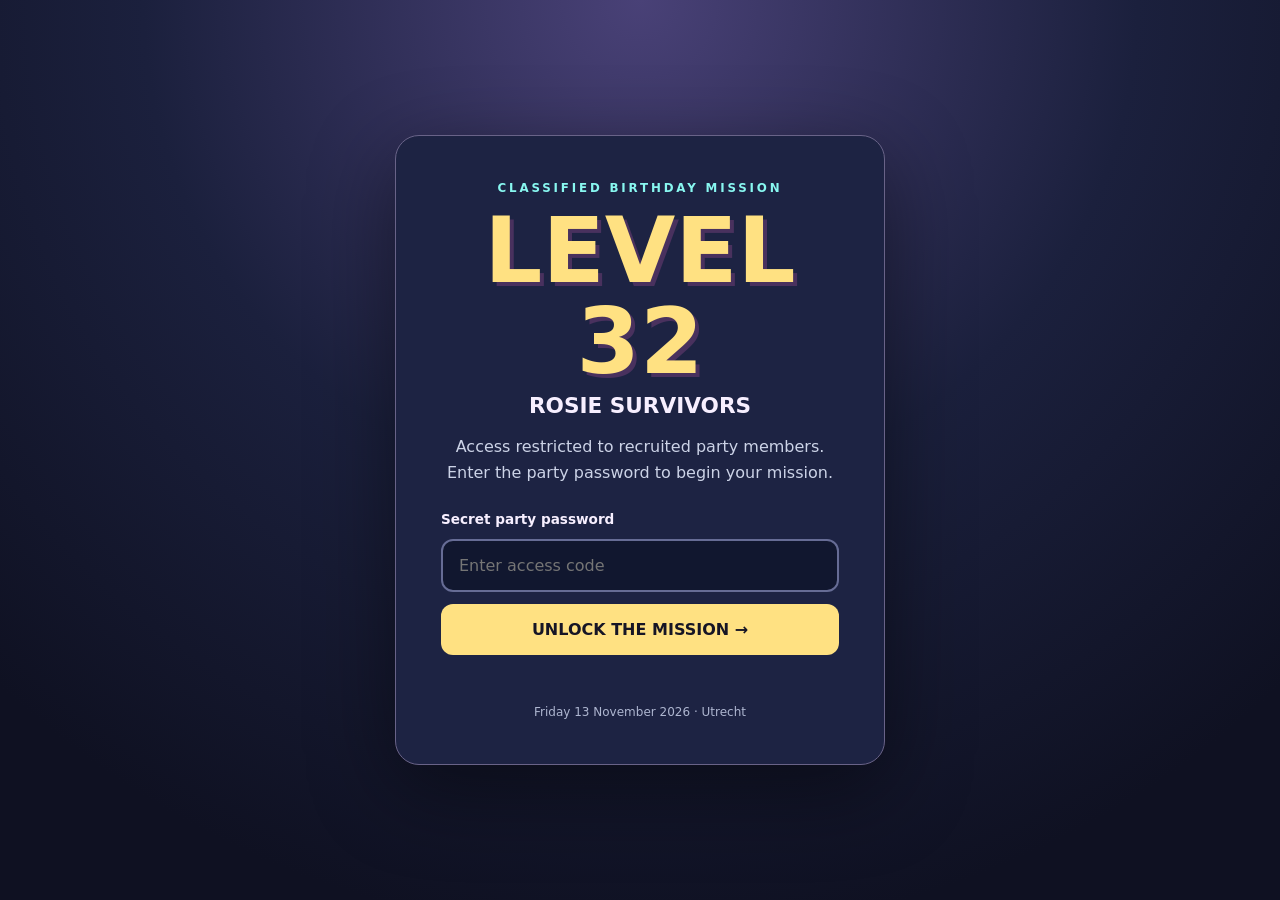
==== index.html @ 7dc52bf4 "Publish Rosie Survivors co-op game and encrypted fridge-heist invitation" ====
<!doctype html>
<html lang="en">
<head>
 <meta charset="utf-8"><meta name="viewport" content="width=device-width,initial-scale=1">
 <meta name="robots" content="noindex, nofollow, noarchive">
 <meta name="theme-color" content="#101225">
 <title>LEVEL 32 · Access Portal</title>
 <style>
 :root{color-scheme:dark}*{box-sizing:border-box}
 body{min-height:100dvh;margin:0;display:grid;place-items:center;padding:24px;background:radial-gradient(circle at 50% 0%,#494177,#1b203d 45%,#0f1122 85%);font-family:system-ui,-apple-system,Segoe UI,sans-serif;color:#f7efff}
 .wrap{width:min(100%,490px);padding:clamp(26px,6vw,45px);text-align:center;background:#1d2343;border:1px solid #696388;border-radius:24px;box-shadow:0 24px 85px #0007}
 .eyebrow{text-transform:uppercase;letter-spacing:.24em;color:#88f7f0;font-weight:800;font-size:.74rem}
 h1{font-size:clamp(3.5rem,12vw,5.7rem);line-height:1;margin:10px 0 0;color:#ffe182;text-shadow:4px 4px #49315e}
 h2{margin:6px 0 12px;font-size:1.35rem}p{line-height:1.6;color:#ccd3e7}
 form{display:grid;gap:12px;margin-top:26px;text-align:left}
 label{font-size:.85rem;font-weight:800}
 input{width:100%;padding:15px 16px;border:2px solid #666c95;border-radius:12px;background:#11172f;color:#fff;font:inherit}
 input:focus-visible,button:focus-visible{outline:3px solid #7cf3e7;outline-offset:3px}
 button{padding:16px;border:0;border-radius:12px;background:#ffe182;color:#161525;font:inherit;font-weight:900;cursor:pointer}
 button:hover{background:#fff0b9}button:disabled{opacity:.65;cursor:wait}
 #error{min-height:1.5em;color:#ffa5b1;font-size:.85rem;line-height:1.5}footer{font-size:.75rem;color:#aeb6d0;margin-top:18px}
 </style>
</head>
<body>
 <main class="wrap">
  <div class="eyebrow">Classified birthday mission</div>
  <h1>LEVEL 32</h1><h2>ROSIE SURVIVORS</h2>
  <p>Access restricted to recruited party members.<br>Enter the party password to begin your mission.</p>
  <form id="gate-form">
   <label for="password">Secret party password</label>
   <input id="password" type="password" autocomplete="off" required placeholder="Enter access code" aria-describedby="error">
   <button id="enter" type="submit">UNLOCK THE MISSION →</button>
   <div id="error" role="alert" aria-live="polite"></div>
  </form>
  <footer>Friday 13 November 2026 · Utrecht</footer>
 </main>
 <script>
 const payload={"iterations":250000,"salt":"w6Z0vIqDJqtAOjE8q4naOg==","iv":"aBlpmZq5jpYPOHst","ciphertext":"Ov8v/KRXV2mgsgZWD5FUddkqQX29pcZ4Xz7ILTVubzRvqWLSE/K/gO0VpHahlmf60aslZbJENU3dqcBqdeu6qYHQtHkROBgs2oZNdUkMNWQrRaJYdXGRV5tVe5H97xD0O6+2ggAPFOPYk8MwfMKYKMHvex4TWILv+7/SL3coGv773fQnm2HberDfH5ngpN90MdueQTzFuNsy7yIKngx37MMje4wtVbhx3DaTWuHcnSdFsaftcbK2dh4ts/gDM0U+bDlAYSEJKssk9GozsQsQ8zQPZ4Xn/zfkuwV2wtTn48z2ED9ZyIUzAIcgbnPlCudHu65nvIhlkvfCPJ5FO/9B76fof793cVS5IQ4UX7P6ieWFkjjEp5Tje5GiTkLh0nvaTH3Lf9vOZfRt6Bw+LvkrWffZDsVb9o2h9VxTj6aPLSRovm7hg2V5TBP9zzzubUzBuFgSoAw93HI6aOnbK2BJ0tZDdVTisKIzaSUdDrLZ1uTUKB9KItiUSIeT5RCtoMpzYz/lxmmEHwPPMA8kQcH5q5fxD3QCPhDq/YB4gFT9qrKMIIfGS6v+PE3+ho7aJiK+/htSt3w4xk95ZFL5SlWk2N1uUfuALkWBZCUvFYDniDITtCOwFjyWYNPh6mvZwz16WnnAlyqNKAHGm9VtidGaqdPesIisPANvMteHxXnwi/9K8V5/jsjdYDtnhOIp9PiWRho9rixQwEerQdvX2uRwq0uyj6ruNG63HqzjFwCeSrBZJTzvcKDl6Bxv4s/ymbwwse1/+cFb061qLMG/l2rtLn7HLAXnGuzWgVKv0xYm4oYUPtU/UIoi/DTQHiHS03unKaS9hxOFseqLj2SBdeh8YPxLLQoGfM0eJ0UqTjk2HmHOFPIJljcp85PKHr3As0dlRTZK4Yt114OV/34PK0FwQ7BkokqTSQWLEi4QcsnVOU2q41Z6chFndOSSZVYRAz5EpddpRNMArMZxaTGVRD4iplaDcn+JvcrNmMkdaF88f1FbURJFvnJq9gSOfCAxjpwiOhIvKEszO+p5sJhvEyhP5H04Yb5/t1w/l64E3oS9uRL/iPOmp0VdpmIrFxkeI6mlHm95mYbrqHqJ18HnFIDLxWvWPbrBK0rX/F1mk3Py3UP9Z+sA0SwNUJkciZoOiziQL7bN5EgjPsnXpWK8ANdagUX/8Pr1vW17BiIDFuvukuf3lJIf8EDdRLwg6eCQFQJyW0XprSffGNGH1GXpq7O1uDXywd56QmoenQ37IqFgNw+UXMZKnF74myeEMXHeOPr2agTnEkVOS0gyejD+6LYGnB4Q+RH1AAHfgpEZ9EW1dDPPJhnkw5FNDHEiHAvoyO4mOV7sNpFxkvWeTuv6FA45oYII/zdC8fUdt1R7wt+9tnuDO5GRnBvRLqmG2Wj1M6uV4HGnlf+xfkMiJ0X036qbzk01wuaXMUwTtiabFF/GxohlYyddnAU5527M/s+miv7ON710HoGML4EUB1Lnla8Wq5WJzCAFuVjClkNqUsbAS0jw6WeLH9Y2fYHf6RcHrGBfB3byL7Isckp4PD5HyMybMSuMeZ5lyInjBjIIwGQ/RgVqfyDdslHATgrKkvo48ezzyDfAAHgOxOIK81Z8SevpFeo0KzuyILme9oxapOTlFjeGKNwQbjcsBbt8jLJnFl6nQ32hKiddsOOj8Q4RCV30tt6ug4lPlpE5Mc8+JkLB1BtI3uBu9LL2H+0MoytFbrsbq4zDN65oYcfu/6ngvoAhs/62btCZgl3cShcqe+8uSOX3iJ0pagsmxuFZTzp6sbRClGTLxMVS04XJkihdOalK9iWxbp/EXVa3ZAztUGJDYwdxzw0xwBLPCXZQqpE2+LXY5dXhMAU2pYl0HlZEK+/xJPo8QAoI1EyUBLwFWxLv7ENGKtCkFNSaPf6eU8sTw3Q9zr+JbyWSi91yjYfSfTXspuboPNFeYxnb2kn/AZ5AaV5r9iYNWIPU6+Q56TTEtMWPkEQ3S1RpWaS4gdT7TYjcNQBk03iHgjJUkd525ksMe4phbOxNLpgzc+biF4jab/[base64]/YLWVRNADjBqboPPFu5Fq4M1/Q6qoFs8+9oB7PuipSdgQmHRRleCM/3zMeQnuojtfTjlBQwoOdXlo8Ar0nsRzqZMfihMFkTobBzoK3evxn7sK+VH4Y0lunmuavzhCRW1m9RukDh5oJJHnWOFkxeDj+K23NUjFbXIWTQtafZiwWFKR+EtaJzRkr9HcMzJx112XId5suV/CQyBawuuJMX7u0FHIDnfRfZwY9J+RpURCTuN7njj6Zc6xByCaLSc87LQckllwdSLvZvzXUhppWccGQvXN22WXZeFk8kdBLqmZyHZBtdOxq/oYFN0FUGk30Tc9gn01GR3os3pahketEOqfRmG6EXiPXv9/K24kOskS0dyxRKhlnEYx6fX1hF9gDqJoHg1c1M9DrbCO9aGFOYKElSJaiD6z1A6FxZabMDZVyypvJi4ObUHxoVcsCBn87ZFpkBVDWuNQCywA4vQcRPOJy7BGcB4/rtFxjlcEWr1+ddS9xSLj+GUj/h4nxtjaLwHg94S2CZE8ivPWB4f6jmTh3fQ4hB9+zC+3G5C59lxo8zNek1JdBILgnhLXxDW6XKdvqCkG1O2MIHQHoOMRV2AxLXqH0IrORmOnh7Lxi1eYm67b8yZi1fmQGD2Dhg2z2jjlDhS2v14mGJGc5/[base64]/t6/dfsjtd93psrmmjpQl5GWDFj0IysjqwbVXQe9gh4SNESv0kLStdVWLmenReSf8T/luHlliORirnaGNizHr02B9INsltKcj0cKvsHZFpc2Bm0mZG8MxFtq4/tgutqKBZMHgjX1edLpvTzF8uUoUnCv1I4fbQ6GU2K/CqPTSxKKWRfG3POx9755c7B9iD6XiEHP+PkYnq08NomJVhWiJ749rHlIkZ1rR8Z3cx/NDrnWNHkaDkhJTGc938MVfs7jVfs8TGx604pznaEfUVo9UnNbNErYWNHk2Ig2ouSIiAcYZSPCkuBQzM6CoNkFyvHBNpB3tnwffBP6/F7TRMgMRsxjCvhLs2dyBqXIRi+NdGhZZ6WWFSGcnFWeCdSrTVzXGV993eeLviAW0VvOAaecaoDsGM9v3msRZOK2qvuxhsZSJSYHy05MualnmDAQI93MfhssUuF9/lnPmGzxCZZciHsAJk6V08YIaittf/8bkI8UmIGlCt480PzBlY696Knjl1D9qEP9ZZvdwvnO//SOLAfXssb+R+3zaI10vMzULkwdQE+N1cVKoHgZ0jZdPvoirmnRTqUOe5lHwoxYz6ofs0CDJID1CUdCGVf/XVRBwlPygvfNVyvO0Mx313VSqG+EoaO7xv/6Jnvayi59dK+yX03s5+QRHW2GHOCgRnd8cn3qlb/1Uxa8K+JkxiKQV21YZ4FNxRK6xz+wgLjx+y3cXVz7QSkd6hmAaDL104FO6pr5fQLZ85KlolwwVsPesv+zjg+fibjfV9Kk2JW/sQgTe+KdckrKaiB0xJawZYlRsc8BMtkQ8hQoxBRkFI0uPtnWfFu3mBgqTDbBupakLKzrl6EfSs/9j7vofLk1jRkdKA3+xJN20AP90IITkEu1X0oSbDOC9XgR5enl0eTCD3phlTX/wWK3XZZ8hGYrz85nZqpbwjwnCrXVXgfSYqlBGSXKEccMgl/k/Zp0VBSdwlby7N0WF5wGdpRpAVgP45Mm6F7WCr1sicrObc/beFvD2tyb4YPKQjDKyQn+FTgfYfQD7VzAtlhVd3E2IryyZIKoijqqncVtayzTexyHe1DU6Cp/wDTLaQysDyKPPu8HNsVYVRXRLFGn4Be7ylIoOWm7+fEZwmTAfo50u9YdbH5HXisDnBaNkMzLyi8IzicGKtvJijSBDDKzhSxFi8rboskJnsDiQt34AgQvW/WByHJ+H1yNg5NvtVGd4mSqko/bY8cCaUuyuqEYQsJwxaWp/IpBWElop10kvPZQsIglSLHFtpcL730JQvYU8UPB+xRj8UL0IbEzUKmVgPwtaGLnDImSvMU6Rwpw9YTig1Pye5L6yRO3yRkdfw+Nd9wW9bL49BaQuBmNyc4CN9on3EQ7RFST/To55ieoazLghkc1ycQRo9uV/eBmQ5HpTrCwvlGWkHeIQJNhOYa/hUU1tKbeCNFDiKxyIwTqdgV0y6YftiiM7oyY/6xfjz/zWXouZSJV2HUC4VV4qmj3tL54NZuELZTvn/AdDgTSQyxiyGkakVatvjHfvAlpFisFIMUOenGXche/xXIwkMMn/sKHFXOVbUSDDv2qvr2jtIYWMtq/65yuqCvNYPbwxMF1mbfQY03CR2RvHIANcQ2CKoBXozqLiJ90Apcs1ONloOHkN7K8kt1FqHnDKpVSrqcr2xI4sPvPq5Fvsz4D/us7a7SC9gncTHT2XmhJK3hWfzh2JD6T1A03+LhLMx41feHD/eFrhJ99dWrvAB3eV0BYjh+mR4cV5Oj6QdInuo9Mnbb7WAJmuCCOZ4tsB9fC+mAuwVsd/3ikRNDlFY8mCbvLlr0OXF35FHTkyDAVOjY+2FY8tHmuJ+NMCx3m+71A/SBVLu2Y+9QJ1qA308UwVSm5dqTPrixxCUVK2tpJWYTub6eM7+lN7jKUmVbOtpKL/Bsb5+LLpqyJrfrmpoe2tneZvGfg8oKxNpruR+P+DOpnDJZHo6CTB9G3HpijRa6YiUSyVtp94PrCcgJNwCPHHbtDKyWJusCFRk7j2mPKLWnnHAqFW9stOl6evhs6a9FsbtVkAjyhl+ObYDacFVa9bIrMliCr8ASx/9RiX4x8fs0OXcZ/2z7qSFZiXb/[base64]/l5hgdqMw6hAwMgRZtt/BmNCR/WszKEcZvcy/ihzwzxOTf8uyOVij7SeLApR8bsRxS8J5EM4EzwgFHOvm7TT5Hd0lrkcWSxISi0aSigugynkkbdQScHFla//WJOkwqZnklMhubgB2lljQ59nC+Ss9Db98jodxw8FdRp3QVCM101sK5PZi5Fm7cM6AAeYyjI+LBZO7aivDRpnB6r+UwXcZG3kRmi7U6722whTwNyjtN2InpwU3ZhaQynC3BWrKJPlTHNQug/fwSUutH/pIlz/YG1380wqSSsE+PkL+x77mMn/SBzwUUzSWRB+41bS+/CwxtTuguWVDs5tLMYOWq1sI6NHysoIAJEEICf6+r/Ia2dtNnWW3lSlNVZmO9Lkh7pJBemXZqAzvrGqvCwwcBQgtJsIxKNZNIoD5V8DJhIgbbHBQUEElPA+euA1nNWOaRs3orqk3CtrJLDJ+QJuGb9i/rz66yunGbSXlR1J47ICV09CBRDbuCYrgFm4cMX9yiGQ0nAMrypkYuwb5JFANvcPnZPDZYDkNIIYEbAUl+iEfU3+H/Obh1bPtu65LJi81tGDv4pocEyi6wTJRB7p7/FVqGxLMOAVcOuPbxxvs0iMXmMWYRHEMv6ey5SNIQjSUpSk1aCkDF8x9QRN/kuc9nZhfA9GBrjNsZ7wejMEu2tZXMN/oOkquQa8/etxo3hUUzGrY0GmSsebrj/UlKQ1PBDjfMx1vIohGG8xmeD49yIsoOpQTp1bR4GOzxma17oB/f/oS6y2sKFzD8r/fUZX4NuVDmQHz+x+SAsOSvq2Z8lnPyljTTbuB2iaJQXzwwgUODQe4+6EAyLZmo2xiUwOuhxCTk3r6HdvDxLSCYhLVRQs057dBViv059tHlZCirUZAuiYW6S6kRt+C8IdjbX0KtpUj0xZVAwAAkvZmRWpFAu+6nFu/m4ehHktuFI7Zj6UgIY1HmJ8JAfQwtpZ1xmXj7kCJ/SN39fFcZZ1iBSlOXDIEo/[base64]/[base64]/c70IqChmST6LgoxJWKBOtl9wStp2C3XJ3JLgdcxxCTqM+Am+KNNWDRPmFFLgG4b3Z0a3jd5W+LOheaGxfK7EU7rk7LzqGk6X+b3+3hyLh/8twqct5qteRFExYvYX2gBYQnSdq2wHVFBDxmcWma/TiNppD5VbZhKcqlj52oYK/29BkbDRH15NQdMwI0cUWYwSDRbnW8Zy58VN6XlE3WZBTQPNtI00ZK3ET+R512+dvvOeCvevFDnW22u5YnFNp8hRoo4IpgUbqq6tOI70jrGmH66pufcjUI04xDSJew9hlADktep61QTa5y+XUpj5B9tIIYdfvfuxfAxxyZBulqYNnahQ5Bd7j6xETqFJgoKfAVZcHs/0xvb7rhL2tQ/xROfbeQqA9Z/htRm1dm9kdZ1fmJmb1H9Iu8Hneyj6RNGS77LKqiCncki+guPWXeN8NZ2Ootybo+KC5KoY1ZbsCwELyBZ1lVEA/Jt2OhDh0w6MN+03Z4tmDS4Pchs1ii868F04l8to7uww5IIJKrC6YknCnUMbjittQ4r0fDHybaPw911Y+acrS7Vo7tCn7EliJWLn7azoJu0WosjI/tWwBJ3nk6Go9nEE4tAk3TvHxnpvHOLNZhfUIGjW6wnerC+3AnPc3gmni9JOdMeCU1NUYYkyEhRzgpnwq+nH1IL6oITu3U2RFTD83HOJEZtAxwE09Lxg1/xrV/bbhAPlLHLj42lBtll18HcmZnOYut9LzeQ+zt2DXrik3qTUYP3fXOJVOiGEMdMy7STZ4oHqxAcPed8vh3CtFZ5GZEjbNcEVYH8rW4kS55bMVYPYZQ64CHvwSqaCqU8oJbAk/vSKfP7U8E8ThefSmq2ZaK4Wt1AZ7r3YkEq2tQsM1VpW5xnmblx7EbJUWR7rjMo8+jDToBPbyGQnsNxGzT7MakWSTWAkg4f/1JKieI/iNpokxX2792v96rZFk5iC0Xoabjiine4SP7t6u6AlIsJ5tuKC0kzUbppHsVoLisHiDH5Zm42SNKd5aKaFamVg4T36gJlbvNo4reiiih19xjsyom4Sbjsx62n+hShQHFgNSY8eZQkVdANL9wUpClTzGMz7/zh95iHaeaucjcV1DSvwJhFESDSdWw7PUczp+PmAgyr6XJIMAf40ghihxGUNHPdbeJZq68Tyk7ha2rHVJdCjE1cTUVB+mO4xtJN0ChGa7dgJF59M+tjoeCtRPTlhKKgg2ae1msNST3Gak+Vn9W5hwNOmsUoNTy84ZAxw3hy0PpfYbfaENVtwoxvdChsds/T2cQboA9DUHsHi/g/Oc/Rad2C433NXrihc7tb8lzfoWzSxBP49sCU7gzL9W1NhoqchqI57nIROSb/rkNW3RsicUtmO+ujk6P1S9SadVfikft3oGf9N5ueQFBokLIXhoMwcHGfKFH5y1U8ICIvPeOTRveUFA834dPkFwI//7CsFNeCbde4NivXYI1LG+X2ee2dvnrvGhQKEH1OMXUa9Oh3/P7u3JLfK6Ai2vbT+28g/JTk8p7dw7T8LH7y+ea669hUDIP+SXNrvggz6H2nn/BF1zq93g+2Fzal5QFY/S36jpHwcS6YlcpphYgEMC4UcqBMuTr/TOWVd0uzAtORqoXYkuLOWt2IlD40YhkSJE+j2np1jbcfC+cm8PUsXGsc5Xe4t7Om3bKpyiEy7StI8asU3lEkeDvKjD+BuRw3e9LaMdKub+veqpOuG/t30n7EC1njKeT93m8cEHCOAbF7zJNlFQJVu7J9TA4jbwcZwPcCddEW3MEDu7eOKQaqeBrLcyyHMwEqkZ20MEO/l8lTMTu7R2F4hSRMFgoMXZqgDl+9zGoU9X9bURbP/jYxV1qzWaDC8vvbU+TiXWSRTiJUvS68optw5f8mEW2+Fo27/pKAjZoJ3hTC/4tXapyyTatSCZR7y1xxniAo5emasZzKG2TrwqEHGxKli7rysuw4Ey+k2q6Iy+4QPbFoHMnNJIJ1m6Aj06eQaK46MGr2cpUH8MLc+YiSYnvAlVe0GyHDfXJc+xuVQZCTMzWa3Qv2sRiDDYAv5/[base64]/q6o7YXu7kNjX0mXQUSiBx3e5avScIvWiDEHZ9hpGMaGMYIUD9qJaq+rPAFg9dpZX0fknjuUi7G93nZvYN9e8MY8R0iAbGQvWU7iRQetbpKCHmgPwaRSxXLJv0uIk0HPMCb44Hq/jbWznhe5iOL+M3Rg3bALXd2PExR1TqQ1ZRLbymNbzcQ3szi7SPfy++IXiHZASzkIsRcHQp/4ZT++cLAujBVSGNde8dEn0YdUik+b/WmkXiCfASbRuo/yBeLW/nUdBsOa2b6JtXYmRGUJnYsNwod4Jlt0Y6OBcrhFp2pspL8kdQ2rQlcC9Y17gtmg7mrto/Zdz5j9IpTiuRPWqm6UnztCSh7qZzI26Ll8+lcX5CL1mREkRA+spJyw7HdH45VCm4XmX86P3L3EH41CFcsAwKS9Qu2vry4KFLQ5f5i3izFk/q3L2Mwxjdn2dwiq7vZfuw2JGXQxn/PZb9WRdDA8PCI7job1Pl3Cd66Sv7vi4lgdxZKgVP3heTz8tIjDF8m8hpDhfkLpjQbxlYmd5+nPOHEQAsu2GfjF1FYLXMfNLSlpgQHRw6spGX98K+Ze/TLxC9LmWycdOXRBCgOuuNZmE2Ic5jJpncHlLdhU4FZYnQXvs85CaLu2EwRIsktREGqiiTj4en1k94TQXpeQ+HIKETg7TBVYUckASS7QxCZxb4x6ZG2XjCPdLO6HZUMk/49YwVX6JcBgv2BJ8Lo/RdU6cIAwkfaWLc/Vs7EN3ABzwd9q3ALyn+IF33wF0xivwS2vpWeXwFsH168Rqaa2jE7iM8FdtECBQOePcfbEWJNbx+tfy74WMAZPI7yQsMBFzkrIM+bv8Hs52Mcm5vxOOGPsrTsEn67pvuwuCyNFK2Wo/BFdHw4Vc6EIGH8ha2lwXT6SVZUscb7g5V1ih7CPEb5Ijv3TrQMttm50V0ugBpDdnz4R4zQDETc9E2BeYcIdyjHI2PMFpEaxXL95vIZ0DaDNR6LX1aDDGTPkza2rK4Z0Zvi/g7Jtgb5C1bAmOwLsKsAGNrkP+8OFLmkztswKBZwBKeH4n6qsORA5MEYd++lAF/e6OBkAi5XpyOLwhHAoE9P0ROM2VWmdjNf534dT/oeW+Rooh2j/c1labZigZUhFECFuCGnDdCjrljZYLKC9OhtB5QGSZXxITuQXWG3g7lq0Us1l86Z8wXAtFIoQwSkmnsXcU3XNqkdAwhNBYSMwREHO7Mrer0tUpwjBxNbg7HwENBstq/dOEzXC7w2olqFh39TdQAEuIHrF3Is9cgafR41swA2PQSz815OcK22cELU5aPAbfqqlYb31skbc/5qaNxbHr1m14Mo38AK2EydUC712CbAfEp0ITdmi4NcalwuSIHVZPUC/F7Bs7Q7537ixCGEZ1UrDZpwa+Mq6kkQwGW0R6CV9ERpy1sGhow4UaKf38jE9lzQebEK2dCPZdaqQtVWjltXmBYr+ZZo8mPyyv2qm19WZd33SCmB2nI2yDqwZM4slOyjHnsZfAkZ6nI1yzx/vk6rSsmjz/+bWTS+bV2MTl0jjmpKPHX5Lw+5mH7C6xNdqnNK2rtLamhMmpDd82fETHbIvAma/r4QIpaVqz21BIyx13UWTn9LJoXwdInmdDtVGjK1KXTYK9/VL97apcfRybr4Yd1bf68CXmFB7ePOFsE9wth+EAREriC9PpLutmo2e5JCpMM0V735KbBNUSjFLoKzgca//01N+jPUlAmtuHeBF4eTiQ+0MST4fT/T3HJLo4isMkj1zZjsrqc9OqIRbCj+5Dm3t5dEzyJZJhuQh5G3E3/x0DguRDT1dNraF0FIiGFdNYPoEiBvQV5aUjaB16DP4USa2tdcTcpPZQvAFTbKV0xLxRMM+bpahRG9PyMBiAcinA3PP+VMLNOObabL/TPCWhhMe8TkH8SABltFAYZCJ8387Etj1HsVlPR3/gKyfnIIhAp8+Qr1EHBrJj1ZNJ9iKt8o+yw3VETv1ug4urxCyDGsutrW2U3cnE13Nl6AcEwKkZU5J0nySfGz+iRu6ona9fbqhGsqulkyrgnFBZ5I4zoZI6YxZeZ+H7GEE585YwEOGqXRPfaYYpsGErOISIHjxUdP6RjrIyItRjCAaHNpzCm7tukpLX/4FvzXu9S24/oouxz5ZyxP96m914mJYEmLVCVonnKiRs2JL3J4bYfBB5siRqSxabwpa+TZiw+5ios9qH3xfU3UqA9am6gAUkrtwUZgot1M3EzWJaHMbBwnqFwl36UE0lP+XiUawcIe8/pLCco2BskZUUbMSWZzwKQwupH/eFH8EuUq6ZimrfGQvHr6MRwEHF2hurA1/qw8TCqLJkdYyNX5fU6CHsqcNS3QQ1w61K7pMuusp6kIWNbGPVP8bdb8Gc7yqq9o4LHAPYTgOuIRSgjNvmwUPVKTVXFkerllaZPFM6MpZ8E6fO/XN0snpPOwEhSpe7mw52QBx0SsIEcDVy1VcdNTAdMVg0piI9tOJkLRisQbEvTc/KXvVtN1PRhMgfzVHp9veIoTjcvwyiZiSRGiGzKnpqIaN7fQ+DwowlSU3t6WS/7cFla5QFl58QVQtEJCoRmJYHcWBRW2ZiGwHXUuHgNG4pc4QudAWWh24GRvQ5BtaW4ZZ+sxhn/gvnOuL3kNKriPtp3gsR1k+UQZEL4HWfywWkbRCPfyzSQZwHvxtwnLsePKFabeWJSD0bafcMq96C8H1AunKNzFvM7gpkC6gMGlBDDVB05biHgdqd3ZrF3NApiuITllsDkmst94E7/rAEyw6+GkVgJPI+ko1PFQN1ZkpCcZKxd9cM51j9PGDx/QCQYUBkuR/6o+UtkzBiv0/bUIEDuMhcMQdJHeiYk+Hvzxp0lTYsFq6C86P+VoSN8i3owJE48hRrATbnyyEogb57mhvZk72tTcXrraM5CxzKdjz+eyAntsNP6BSt9ADvf1amRq2X5Mg/5ePSlpmLoEJKwCb6iqeuDPQRxrDQ/EApLtS9q1P4mrnee6VTD0vYO58OOnM+Sipw6Am96L652fpW/7f4XLCDY9oumnPYvR+jap7oYDHOVlF3L/rWBc0vZZw6q927W+3MFWOUppeKN2DjCKzHpbaYx0bPqUsvl7s3e69CDaMxyky7Or4c4Hm9ekBa1zyZDVH7WXTm9SS0dXeNEvOVB+Obl7ABGpjn1HQkIC8f4Fay5E0bipXj8rW0B8KYUGA/CAOBEGFn8b5E6AZMZXwq7SHlVsHb+Wx0MKaUmKepm527Lly1jFCVqKczXdsHj6KG84Yc2aUyyxMuM1/mcgNDFOjs1unIQj7xnw1e6RGqqZVMSIpkMuPD8EarCHcpy8PSV/QsP2RKbTSxI6VhFAUIYmb9PRp+aR6G1CZtZ+jY8M72v8B1/QrhU7AvbPqfGElFRXvl3cetr7Zz6RPgmn4oeBI7U0J3SXVC1QvbClHRvriNNf9uwVaMdW4Tp7WaHIXoA6eIjUklZ923Eu7IlkKZv/vlArvFl2MoAGdRdi3ndBAMOR0fksPgcpkbUaxskv3aQl0Uu3cXZnkQGafgmuT1YwVRcPJ8hQx99JSIOWqHme5/vbr0a7PTxLdo0zbG5zQFG4eHFmBOBUIJZEYVx1jnuBIyJx22dXavIes09ZqR/8ttPvoKhWa7/i7PZyv3Cb9xIKmvKcG4Ja3+bzMtEvZm1mGjY3Z/kfdc3bpTGcPvMUxXuvUDH8MQJrLP1z3/zG7+71O41CjgcEZSpSn0O3sRp6C+W72SF7he5UF3MbbzRWGo+k5HXGO8YXvL4bGnYthROxUlaXHgoJ9+rzY69Qdi6kevj7ptBhtvMJLF52pjtiVKzYgHA+edFUxKU49fIzw/T2siIIVePl3Ew94JD+1QHFIoj9geIZF816ae35hM9Lx4xR6StJ45Kl/vb75Yxgdgvt9ec9m6RZTb5JHxlaQUc3GnMLRIHgadKmucNu4RIQVymGF9qPCVVWOWIsYGY/0E+Z9uhXGypJkdQB39Ulv3WdiocRyw+oRkHzYLLMnvmNcuhp5QVCdk1HU2RmrAUN8tB7Y879aPJSxdVj78gRMCNR4yyJpS4nToLP3VeWwLv1liWZO61Uk/Monb3dB6Quzh+FUEfzOtE84T1oojmdUmpsTk77aZZY8b+Z4dBCjp9zS3lG/MYY0Xe1TbG/nKliiLheOhbtC+09eCRmKqDsPFwbzcfh8eC5vARQ2mLs+lnq6kipnRT0Zz7L/sX6EQ1nARD/Nuyxgea6freUw/in5LvADN5Zq6LJS3IRJlHJ2oHfaAD7ikDTUh6vWQC/Pjh6wwQIL6IP6vviFYyljMaRHaM6DVdl8+qYXPhfPzuAiTdRKRuIOLC8f5eZIePqsi32+KpxpW7Rh6AiVSpAO1Y4iYP7Zg9WejrF+D76qKlIU4o8vWdIhkeX2BS+VF8+SsWVSBSP20SbrniTosFYH4yC5Ayh1kqG3HUiqHDkn0mDAtl7/ezttYS+gixNq+OuxF1T92TC2ZHitDMf/DO7XRK7S06OsENZeNs8NPuAIIVtEIvM3AKG+gtzrOoGPbsxRS0fXpobPW1sBFqktHdfCMf16hyrRkIV+Y4QvoQ6CiTV7NiQmYxHnzWkpjNYpRO2jOalktgd0/XoZEHpYPhp2Xj/bhanGbx6wzAdBRMhtyex4269XgB3Xth213BmEUQ6+Zcyrn+SQVSQfUnXhy+g7ZpJto231LoiS30sYcTA4QjkOAw5ykFA2Xvx1f1qJU0W8vCe1vuWSuVOPJbkZ3RnT8TMGEvDdEs/nIroP9fSKDZn4R4xRgJtxeCowlAaWiCZhZtmKIsttfx1rs7hV96SYGBaUh6hYnr3KeUTj3333Ui1pUcimDJynU7O0Zs0k+c6JFB80ZvgezJlUOZo9MftnVKv5Esc3lnE/3iSO3H4antOIYzYTzHb80oXzDKZf+OP8iU5FeXtanxiW+3Pvrv4JQCuFs7i373AsUnU4VYKrDKbfadg3CSbrYJkH5S8wSJW1oFrjv/qfI9IxTz7Kfkssovpqp0x10xmrEJW6KMCQ5J1+O/kA8jxb3H89Txttn7mdUUUNm/xEOmblBh+dqqFuK5XnThN35ttzDPZ+DkhbfN1LB9SJnHTyShU2J245lH6GAT/x0vUI+1hVfPlcnnJ40OnYQ7ktugxYDoxFQb8LF3rEErmKHpEJTwocZtW0UdfOOsOPKMxKDB7Nsc2EOA6d909ACB5HAp0510J4kz1K6VklpgQm7DunTa4qdf/nQFH8q8P8Tg6Kowe7qomv80yg09atTh9b+FHFtCDjnlDJihrlIsVyHoRMXvux0Yoe6k+e0XMp4x9sKNzKKt14rog9WTLjzyUTFMQ5RoSYdZSesszkUR24CozidtBPAIa+pxr4qz7VyxNFdGPcg/S+xOApvXgW+pRVQ19lS/PEjWRTmlgk7VD5CybmXBclEwhto2QYmWSR2jCnd3eeqb49hBga6ewHCfve0gNANXXYQ2LcMTCZa/01v3itUVDpNHro4HySm9cinXY5TfPaWPrCRNN+ESTTsr/twgT4f5Pi87LvxzktRLpM21itMR/DmZbMvtXTogmHaG/doewa3v6HcyshbuNLwNxoxRsVMGK64XVFA3ZnSL0c+d5bexbSEN6Af8g4Bjo3NYeiqPinvdmo378MY1O97yPLXOvtfj739DvKYyhJJhfbaQMDnouLBsuUFhfuEqHsiOpoCf1gDDsNg60mlR04YrWAgyx/2GmPcNrBABvesG7YV8gLGv1CelRdR6p9IGwWF4bQikRR2xLJTX+s64tIdFFvcruqkWHcToKoSrfXZaZMakBy5PVj8QrzxQ+3UZvPrNni8JYOE1zsaZeDeYr7/bR/zwoCU6DTHWNcK/LWgsfJ2F/jCaBXfRww7DfY2756vHnKuN1eBWXGItDb9IrGmJGje4kX70nzQDpzJKMEvUkW7fMa1GMZDLHu2Aluqs6S9jaMx73a+AYZaU2s0GFqwB75Bf8FVIQhApmoma2Ptx/2oftuVQt5fQst0JdiF9Pmqrt0BUNb4FO/[base64]/IOXZl6pjzvWfJo+jKBEfiDO4IQCpOAs42Qe/lTio5aRl9hEb4NQ2Ih0VX8IQb/ffL2NNuZunNwmNoURQ5hNgD8ewzfL3vGFBBD3uWnvD3Vo0I+YzYUkjKKD36OhIjFV37zosUwR2B8TmLXzIpi4xkq80uR0eTvri/6XFanx3SDtsGY/obaId99pBETGXNte0inwfJov9yyhRQODIv+RNo+dCHbH5QnU1SA0e+LvxSjGP2o1/QnAC8bNACSACX7Tr5loAHe60/v5o205CjfdfICtFKFkMg2ijBMwUN+2VDjayYoZS+6capCSNuK3UXYM0RMa2d54kpTzhnh/G2QCI3k7yjA8K5zPFPQVxzCwtboR7a4iuLhtHvUwpFQB2H+QbOuKzLTZy/dZhNuKK2BWLbaEeqOWFLcWem1aT0ogM1PVV7k3j3Jy9F+bm9aJeTMs/j1mciEEPKa09HF+g8kFzTvTlP/YITEmnIpWE476NR7vdB7Ssz9Tg/91WjcjuY5CzpInyytOOTBi6LM1/5dq0fWYgf/[base64]/+VLDIkeG4DX1o/[base64]/6BgGJBKSSUqpIVN54ugcSJxXXXZr91/NkWGCcS81eKTpYOK//sl/k2NdqBIX4gFigd6OlD0BK24ByTv8i2CkGrRy9rGOsdFOisz99esLJmaUPHsTRjazx/LqWoMw6a3A7sqXpLUfJwQmcFjFFBwuwnemo6Brdy1p+uXAYt1fcBSg/KTzjDW0WdDIXowiYoqeH2eQLW3vOgoZW/qWlV+Jr+7qk4dYxxuqaetPqjWuUMa+KQMvvOnzNEQxhvohReeETSl5GkPKxNN4NzG2T/DnFWSXJkFPkjVeTAfH46nzbiLRMurcq7HWSuuQ17xyvQI1UL33PihUGl0UqUxZCehRfm/VHe5cmm3P74QWqA6AOOgNOHdBpeWX4WcoDleGDvwG3A8/noVZS8ahBiix9wPEr0ExhiXOmpLwSho/kGCLaM5Rsiw4gSjrZOiUNiaCXoR+ejCmWUblYO0+fDw+Ne2QFZhF9LyF0oLN1eD2ssZbU+H8YhgFscxQMXMzI/25BYsZY4Af0Al6q+6cAxFH9gHtOcg5+wtSrof8Mr1EfVgOuTd3ldzO9L8Crbu3fqtRH1JZMFlKnwee1YtPI9BL6TA9faObaAuvxWPvBA1+CTH0MvaFEiICEDHCfVH0qfpS4CDN639JFYkB1IP13pDC3OOUeen2Ip3TbVvbfJak8ApxAdyfx8rklYSgrWZXWEawZuh++/km+C2cfN9aM3sIzF2x9Mlo5V4OJOlC9cCQ5ejdYHUCjrEPEC+2dk4w6h/wtK+/GdyMymTRNdrLd6/AM8cPiNsNzHNHfdUx741oH0t0+0dqdktoqxWiJLgOPsFjWHnqMNQboSEEUlkhS7YCGqH/bnX2mb7P7n0Z3lSzrRBXFu87H+JXomPMLVC96LW1oOMCT7aC1qkZofS4BUZylQimPeciX/iYtWQf00hs2k+2/7XYUGBGHvpkgrC7GQu1unx9v+YQ+UYNUXMO0Ui/koFMIw5XmNg1BI9LDg84jHHKF8dj2JSnyIml8kcp7MMMYVN72OINgQNogHLR8/y5Bm0tznNoDFtLtld2NQxZo1fKl1Xx3tsdh9bHMjW0rT+s6iLjo6z3ascAtucavY/K5xHNcduHrVZ9AJy4FWFHvKuY/5OrmFYh+cbNfy8e1vHL7UMvoZG4WrSs1Ik+w+Hm2LxVzhoXJVfC0taPlzqhxGVGvY0cwjFD5z/HtbReHWWy+Ge9MreVjfydVDaw4YDdD6v/IKnOx2nvsyhU67oh/4zK2UC1ta6dORJD0XoiQcDEbk088/OGRSvjgprWizSIDQq/RcNyD2GvTIVCMwnbh2hR9DhIYtlpvnCY5yy1rB3oDyWVo/xeV4/FFh1SWDkNTnRZQsMJLCibikV5QYB92TdqRg9BP9ibAfUvFU9KRrtT5y1+QhC/ZHCKoXaRLwL9CXdh4UghFMuuU01OxS4lrsK8B3tBr9tAm6My6tKrhsLBXyX9ujnpXUX+LHEb6+R4HUj/dOxJ/EuBvUk1zj89uPJzi9bUWFgB5oaQDqXn1L7etjz4/[base64]/iVFpRa5Eun0Obz567IRh7z3HEuCwdKyly+YOzVaY4+UtT2GM0nr7hVa5GlzaumzjQyx1u+aH1VbKtHAPdNX4ReMfvfwwpWxh9IuS0UL7Ac6aDBocOE0FFYUyvVths/JquL7Mfz5Kau48pH2t7Ty7WjSLHDsneLL5nCpGuYcdnchrD/05N3Zeuq0FYfbhWZBjvUwJDuziOgfi6cuy6tb1EnxuchsKQM+eILO9x1Y+dE/FdINHDTnN/YfYgolZ+zs8uZKf95y6724ub5xkyTtsm3Z9nIl9uBNq9TmwDNyFVTRzjv6B2A7HekGPwpU7aF+DELNE66Oz4B4KT/ZnCI+XfImGGVAPPaHw1176csLerlojLBrp6mgRN/eGF0H3tUMCz/qnBaamDPSTfp3J0mbdReNvDiwS7P4w8rYR5Db0aaDu3KM2hERJaTS8KRxHtvm36HHaR0I8rqKMjTwAKY3uS7npg5wr3ByB0euO5/UNS3yHfgwkBCZ3CjZ8u70hNHWjxz0nuocfpZ0Fw4udfPB00v8mLsA/1EfgsiGuQI2ZmWMe6fc+dhC1GOt+99z92eJ2bE0Z4AiKNXBMWzmv4WXFe5onJOT1EJAEhTM7t9Q12j+rFnZoPrLy9LBpIhyTQsqquOqQAYrVl6Ale7e2P1n9dTBVDx5oAQ53zJbEfTOKeqBPaoSA/Ia0uHAck42UUi68c/hsLOIvSToJm2D7h5APEtHntCmb8PZNQF981pRgH5WYd9S0FUb0eWTJyJuncn3oZ9waDRIGA26mRc4/pFt9DdODMgqeYp/u8Tqqw/h6OJeRhh+vApctgvfMyz2cVPrxNFQdro3F9YYFEsixE3RbigfRWTmmZ1254M8ka5iYWRUr+mEyqE4smScMvpg/NEeHyc5JdhXFsjw3bAPz98UKfNYkdsTL7HrotIqqt2R4resKSzTyOmvjnfQnkePiY6saGLetxCGMTdOfghxobTiVz3xC2iP3f1yqScBUp9oijmYkoR0r9QM7Pt5chsSeT4Bgen+hV1mP8XpI0WW75x0LFEyHWHkuBnmJtLO/[base64]/JLlfldV88ygkTCPL8AjtMmikZxB0hboZ+EHQ8FNNWyeZrdC3FhmskRONcOcFmzQMFxyFCa51Pri35ZZohS6Yzgu5xEMnQbRoGLQT08U8R87ojSLSa8lvSFrVn73BvJGmKdGjKt57nH6KStBWq5JWGxwvxfN4IZCB3vE7UeBfPiNqXzjN4DBg5E//yRLb+mbCmCO1pA+IctjXRqs5hDvRn5AjP+V4y2oqPIyWxCaW8D0XC7wGaUjfe0i0/onh7XX7iNgz2sq2Ge7cZOdxRgFWRJfSsxoLL4Lb/F9h0gWAEve8yXVbmCaefTcqTSlE3raglmnScn3F1JKHKfK/28WAUs190rebOsww4QiCK3sRmd2BfiB3Gv44ae4tgWiMwDh/YQ+oP4z7Riu6XQVG3WvaushKNyavF8hARVdGD2tVBnOr3y45ryO7hsumpCotvx/p2Njj4gKB0Ydy9qxMWtlAbqcHhYexp/EIAqMKBnYzhg78V6bZ4K5r7hg967NGohU7TXal1zpVI42fNzdBc7DIge2VBrwFmF8TUb7kMz/+SPTFBhkyw3jTwPSYjhrx63prnTQazhix0nKUU9GByJdDbr6ZY6pibsBcA3mWAAJP+PO0lkHWclNFWmebg02FWvT1P1EMZUH3UX13gQTTBBunIMLIT9+jZek4TimryXOug6ZNfYuyMdEAMUWiuQ9hPaX3GVPjOl9D8Fqu6PPbI1T/+culZQLDeJGa74P+9JhGcAKf7hIEh7Pzcz0OlNjCe/c23XYis3xyllP0jNcLcMJTI6cwO4645o5ahBUuiyrGGo/nSnUxB/[base64]/[base64]/LTXciVA9klxnKCw6Hct32nDBas0HIyV9Lzx5fgQ0Xt6RoAB+tWCHkXSiz9KgJ2k7bmhgixhMZLtw/yuXVuskwX6ldXMGB3gRClo5t2NfiXfIuDuI9PMTDjp2RErCvtmhUmxX8QJsaa6exMh+MyIksSwXp1vHt1FuRcYQILkJrj3RiwS/mv/258i6v8Nvs+jWkDqWTSqfaPBtRZMYSjkuJkzll2/dP26uBQ86KfWG7xE9byE3iCMCHs58kCLyEJ6aLDKeDLMAZoYUS+E0bmMCZyaVFSNMFWs7AXwE3oTuazcujb28JN47Sg0k0k7Q8reWBYCIqjW7IwsVTO4u/XYacPYvkDYX34P3KpIGc4xUO/r28UmDeEM8lZagXm8aT6OJj0Myw7zzAkdlZIoKIFT2k7CDHCOlWOuroF5hDjYAxoC+rvRlk5YXqBjU+nWuLdLyBJpVfWM5H8tDh1gVoSvIPwM3zoDYo0ATm1kK722H6EV752phXvJizDwcTcWH/WYt92CwQTLocOr21qeUnh0M5h0A9WvgU/BZfRE6G+ROc39O4AKW1lx7aCxUoqso8ylv+UcuqHwWS55xf5yYyN6/9a9vV0v9AKZIUeLXRhl/g3ByrbevJNLmd/l2c2ufIItO+AC8roeMx/BffWkTGH6UXPNGdjeHyyzjWcR3ZTon5ogGjM1LxOX0Vd80RN42vWq3/z/LRnE983gWqJwR2cpFAiGROjaVXD8ailS7hAqR1hAQLQq3PH26GLkXmlrapen1b5w3oaPHaL4V+y9qR4LDPk6ijltlc6j2/lx7T0nBbx33KMY3FBSOXAtU7xpow70d7Peo4rpg7DsupDnDeHgPWs0R9zKdB9QUAXjA0Rmf82XOYnGq/RjrF7pQvKu2tBFGH0wnOqvr+Cxc6gc7L9heeexK9qZjBjcKfSM4RgFNmXj8Vk7/1u9JYgZQMrzeaM3ePFJctqjL9XFtrP0SOpR/uzFz1BkY02gWYMYeQBvA2xIJ5dLh0Jjnpz9e+2V45npbgPxw/QzqXXAHyuUo70IgmkKvVNX7z/oB6mffs4NAx8hc5Jvi68Z+dkIfYWRG4ke4iafDxc3SMiMrbr1A0LP4Y/0Q27wDr9Im+X+hV40KkNP5h0+iVc2SYKmNrrjIKqJ0h+w20r86NKn2RvWtTjnQ6UXTlRy1aeGld5eh6LuIjHeg+dd98QoU/3roWUA4/u5rjEVqdIOe8WcL6RBNALPtHNHmgM30gVoN2AFeHayHbMOrnSJRLhPp4532leeOkHDtux9morZO670algI2DyELzb0qbOO6zBbrSwg0J3rKnC8S8fP91/DRMzOZNR+rxLHPZnfT8c6G3GduIGe6NLO6yWUpmrk+BffnRxu3Jn9eiO0ZW5cK/f+w1qZhutIEQc4Qma4ZeX/[base64]/pOYEwCxvgFxm1AN06CTq+Dx9/HnBrvBnZwWTPhZbkpcyFBDKYwlkc1jVVFfavc1JFIEZwvqulISsr27oTwlEdJZ8iiODJIND5Z8YUWsq3IJDOslAY5D+qbmiP9YYmvZqryiSUrDCpmeFo605gWrXamhxYjw8a7rlwSO1wJCHa2xPLN8SvIKYIBJZ7i/3im9t3PjnRugaF81JtViYEuqhgklYL/wyEoYV/[base64]/4rYtFpCpolBLzJjxaESdezYn64/kibyAp1HjMsog5gjvAwAQ/6T/PFuAl+4bkp+CKoElU4l95PEGcqEHtOWTwtdRNMV20ZMzpKSA/trisVOOSxGtWLForAl7VetC3Tgn1kcrvSsSD3SoS6htZMGCxrJUt61xVIFXYRZgUuOqypABri54ONtwmZZaQcv+MatDfUDGh781nffdc1/IZBZnRLGQSJ3KKhF8/rn6RkFDZbvIWExsy3r3jMVl5S4qpKHudFX7XdRysfxWg6iuxggXaWKj5+JzCriJoPg/9EkvB3ZdphwD9aNjhE2s3oNbYuSpFdPn3xd90Rp8I0BQaKMM9zhQTQXRKy4rP+hKwbLbnMILdzFbMSi8GRcV3lQ4HJEOKKT/iurDKaHxm2R9GIbXoVklPdQ2Yg+ybOd3c5NZPzdTi5+s/9zukF5XUWNH6dgbnpC3E3fI7CNks+yvv1GZKdGVDqNPEp7OfuyKlDK3z9c8oEBCcGgDC7AMPWeY/58bRXjY06ai2vJstKDEiuc75hnHC646sUKmEHZ3Pq4VUd2TVru9U4AgwrNU4RnUP7VAbgQtDzdx69nqwAPaC7p5sc6r819ErFF9FKmy53EuxwIOsNPeBdBfDZVWUjV2zPmtpy8pecEYlODg7Xw5Ni9AfOjs3tkUlpwcjL4wyGG6+wZNF5yPOj1qfCY1Vml4ypNdIH6/iEH9iD6970bjXoQqkEA/G6z9uJUl14slBN22Q9MitnEmaVnjY1qI4sG46t/FAezhxrKNHG90XPeLwb4dzPqb66l9WmXoXiZ/aCkqqX7et1gLC+a2/to3q4+nR2rDWVQra7WJq2LF2bN5c1SEioeW/Xm0fFp3p2Dk1cYZjjijkIeeKCS/[base64]/[base64]/856Faood0nJMQwT10i0U/zB8ovF7ZzgvCbyFriSbyIkijPhjq19uE1+qAVBuvpuqy3OpcOi0BGNsbLVp6u0KUmrk/f+2d+ESSsxsX7fTMyQmor7Ug6WKWR4EVhpegnEYiOdNbElBPhtPFF30QbaH652qUc79FcvdiTDCov0Fmn6Z7xdItTq0fozXNkq+umTLqPlILgBODG9fGESuGDxXbk7QUVlGzcUpvZZs0+3Jnr8hHm4/w3QU/FByaxi2cnhUHEls/u6S+Pjniijaa3ZtC+h8lO41vZmAunZbHRF75OaZGX9MWAdKROUjjlPjMQWkRzqPT9V0PqYNWrnIlaBZSn9guaPU/5nZd3Wkcwy3k/FUbBZ1o0VCs0njm6G2/retiRiv0Mlcbftm4rDafUQ8jLGMrpcOoPvakD/V7BWZN6J5JGRVdrkqkeHbO0HZceU/kUjv3qrSPqtvvab05axBtdwpdvzhdeMVHGUiUnXN40psTPNMstvyG1gfLX87KYTzK8mqRODLwCU0RGjDeM+wbf5frYBNtubouDe/enZ9okEzEvKXv2HJtcj/2GDPAzp/NPuR+kKaIVf6H/3MLYiGWRrfD1JeW/h34FdSfjkCnfajSht6wqnR0vw62M+0vZEU93INnQ4/qhBG4T6j4AnM/HfEus94BH3DEpSw3aDPyEN0/Y0zq0Wo4a+bKHA1S3PH01iDIFO/Ai2tv0h5R7MThYplRrcLcWy1o4Mq/KG62YBb+hezuwPeDJ+fGmgrtLnNjQ6NYUQa2qRAjGAVJHpZJ1XdUPoVy1/[base64]/kzGQsPOHP9IzpZQ6ioZH01l+PuC8ARBXDRCoP1CfqvxmaTEU4MIAQ6ORfqBSAJDeaZoAE5MpMe0TvEk4nmk2Zy7jxw0/MOH8zSVxhSfKTy+N4Ln/Yk65jFzARlHFO+xo0SrXuy3diT/HHHt12Ogdy6unwfiMp+SUgLWxohcFoFOl0tlHBTCYjngou4DeKOE+JYVsnEFnZvlbWerLJLfJLEUT+armmbrULvticmh0ChKIh5Z+yiKa4FH/LUE2z/95ptljZVqWN1MOK/vGkLkHU33LfFUFXRVBrnZ0cuiksLPe8AhbVQVJocH8W3HxG9Ed5nMK34pR4aKs/vu6IehIJqtFCoKCWUcz6ri3nsbCsvq3DyKQXShDdrpe9EKIkXbEXFScVpnHGIDaLzCFkNqPNgFoiV0W3N5HPrU1TkDJimFP02hpYpyKoJJwdpwbnd/TNHBqF3BIcMcQJj0QO6vIFC3gvJ+z91+uzwiF/KaCkyTjEu8471yVJldtxI7PwAKez7+LdVefb9/JBcdoNhWYGsroqJRW3pcNDBklbtTBMgnEEPEEKNFyWTkSo4zR0DeSbveZWfMCuCKMpXEaH+drCkqsYCytg9MJv+1D0UAwHito2/k+irO8lNmI/r0hP/ptr3YUsXYkBUH8rv79QZCpXPykG4+Pra2FpHGYT4X5i6qWyVatG7vjvBMqi7pByfj1p/zXTxsKF85iidR11lfnJwPZv7SHarl8dXIPvUiBq5LjrqYoRoe0hdGMusnhU1fNPih+9ILkXCDJ2dQ7LQtb1lTdhLD7lg42SbOPKmIPbmKEg1tgoovv4aBNix1ZI2PiX/mkYLolsax9c3jTTvd+P2uT9LA5sLOJ28jJDd9TyUeFdR9UPC9BwKyP3inD24puHcCVnrm2D/qup0hXqgwihr0ZlYGHjrLQTkFIgUun1A/[base64]/hINgB8AIfQ/[base64]/LDlttRrdaH7oa2sVTgu/YoTqz1PDW7s9oGKsjSLRsQYJ002YpQ/NMf4iUXWigGF1dKnvGlQzOr9yhsFP2tC7C0SMD5FXRlm3H0S6b8MlW+l1QUMSNorsOSJbA6UeaHRcJo4OlOKOFfW0er14DtTR34jG8YZ71Cr7oYMy3mXKHohumhiqWI1TB3zxi2ZWIc8nrleClySPn75QtN8avTpLWnV98eC+93H+jhygvhnTA57cnV5N1gXq/t0GZf+HfyLmwMif0rKbM3udYyASsjDJt28I/ftvjF4b3pMkBthZMG5kqMpWKpAE48JT/H4+IkkQjr8WFhUyKXpH4uaQBqykfqvroxaGmeIRn8uVsnGMptqvUGC4fu+Mvk7itstWlIOTCadJtH3r8BMgW6Z5XKK1XUic/AyijAXmrruEKlicoHz1WTZEn2fZ+afLiT9Qk+VfdV/deKkjfIL0FI4wEzWLIIu/HinM7RCxfa/QmSJemGigmuH0/Cl1138LQfAzzaUOXCUl9Mg3GEVR64j3HjEpFIK9jrsYM0f8dzuljKI/8z04sAK0hmLYRxLJoD9VrccjkdhEdjOZdP9YTEbEQm6bvRvJ2HsmbC5O3rn1fcf2sjTvkstg6V9lFv4sLJEuel6NrgTFaYJTpO05uncn6f2mrAlOQXdfXNK8hoM3vkd1VtP2UlVQgMG5Xhojk1Ld5bMt/ujM2SHKavsNH5l1wZ3fp6e/lrYzFw5lU0KMRFyqLSKTR5WJ0acgiGONb6FJuUZ/7WmXSBahGgF7abOpQGT0Dhvy/SX+pBJsj/Ji7hKE2q2wRA3GzEA7LG7UsTHokzK33CiPyRDe7kc6hotLvX6ws8+LCNUcqOJ/br1OiFlV0DK74KSH6r9q5sVpGlPRcHzhKzpV7GR3mnPUUcEaCve2+sLIM1p0QfFNfIrIg9FzwNjTGhsLxC8DFjsKuOJHkW/[base64]/mfWGTXpG91Qlci1LhQ/xyeTmP7PMXeXM8Xh4xRzKsEHqG2tvGZIyB9cUVpQqMC1EPcu5GkUkOepE9uPIW6vWms4LmBNioG5uLlCpy3Qba6xjlpt7YY6yLSN7cqm0ErP3ZQ95nXj29jMCfFd8ZDHFkxp4Htmx2zVSrM/CcOCcYWcGI9wfwSGRbvFII83Kp+96Bd+I4NJpKTCoQOGVmBkYPaG22hPQUafyUhL5vRw3024Sgas2mQYrHm2VtlH92Nr55nEG92SnvF8zr16P/ywCzgZ97KEMIMytkAk+n2IGQWzAKO/+9MhVxQhJJReei36r4xbNwBkTLq8r4XRj0nPNajJOm8CZJLIJ2lKXAozed6mCSAM4joU2Or8l3xugxtDmAYtRN0qMuCqRGD48QyRvIIB6Spz4BaKBrXq7nu9i1CT/wF94nrmpPlFklxmQM9/STgUv4VzT/BxH540Gm5HlpOiHGhAgNGrrOlgju/YFjaZ+T8iptjOu8I/XPJ4X9n21QfRYRNc81lZ+UKXPvPXX+eqUkQ3wDHu7K3E9CrhfXCsIwSi9qYIum5yGgbTlEuI+zR1sGMSQsuhW/KVY1PtZSth4uca8BdVO2mBHwP/+GOkpGwpIltwkVsTTzT2Az/z/IVRUob+vAYRoQSmjWjytCWr5hjvOegc2fPhL2IUVxDpA7lMCFReDEGgnFEdriZ4ly57bxR9w9ndLEX5CTMw9MerS4pdLOuQ+NEwTXBHwhFY7hWYX5sQKIWM/llr67UA31PyyqI260+V6uElL1k3BI9oZlbru1d5QJ7pgHGtOhpwXbSFk2Y7UNYO8TKKGVWyKEI+dlv7gIafWYMfCTZAzG+bh5nCRe+hj7G0B0KbqMvKUhx/E9N0XpwnZ9fzJi4aB4doOzTBdbhjrl1WnoWBNcECx6LmWCIQvs4FNd1WmhMz6kwXZ/NaG38aH0Lyp6cbi7xr/tC7jzDCoMMn11NRyPYvL/NqQY5Ph8o89taF0VDq6gq4CgpvB9rStZB6g60rsBfLU2ZRY2/lgM1jOFPAzcON2lpRzMflKgBzjZuVtJ9f1+zKQP3CY5+hiPXMXfCfAKTt24ZnszoYzXaUCSq4nstwkIYYxuLFmTDjFVQ6twpQSKOtpHAWhhUd0md1QhyB4gXA8W4s8gJebk/Bq/IpDPnnWSaRCiK/1k7rCuDkuq0Nn7KiT4lGc7Ykj7albEYNfhQxOPO8SgFW6S8icjJ6Ycq7g+PSUi779l9Gf1cDM8xIh45sKhQrdpr3O0kEwvz13Ab7Di2T1umD3/2j8iq3T+h2lMARXJS7bMP22USP8fzL5UOGVbEPYJqT23Wnc9Xy2U/[base64]/3G4cA0DfbGMkG8kOht9ObKeBoqqsRNgfJ2Rp9wqwWifcU3bT1/kIr4KjkTd+7oKKdyZnmmTLE8D5pbljK3MQa+kMlmR2rjAFDNwa+NNiK7fGbXzOzZDWgrdYQlueUxNyJXuFcGhPkV6oTltd4EKM0d8t1STeYLOpRir9OtgKmdPU3klVH2BvMb7K+dAeGuOW/mcxc/9oZoUp+iThuLw16uwIc6R6p/q7HvtlC0iYNBRbxrKeCXBeeO50mJeOMVlcMJLJhrqxYz3ITs/mCpcQ4qgBhBZFFfnhqEvce4IyPKn6kEgEsDDVaBuXd/jl2UG3fLZF9OxKskIoaOKdD+z43C1aCu2c1jmuvPhIIyb4X7KJ3oE3B/pGKxnSPdLrccH8Ak2csK3+DL/CbJ0pBt4UAFW2E/[base64]/0OIOveSLBwPqKHRSNfk8d/VPbHBUatSeUOYvMKdkIhM5YsR2aZ2qhTp/GXwoSaWw9thPPgWCEPikhZ86GL2bv/aiw8/p6hVkVvIFVGhW3ROfzOM8Xbpyt7p2YrmNiVMTCnw/tYkNeXyF+C+otS8fvveu8oIpqKPvyJtml7z+OJ+Ffasa82IrMqlXbGYmrw0ei7/0b9o1hOw6a36sU5EYJtW0+YLnsIWX8oZFWC6E2T2S2gAWK5pT1oUjhbtgrey6MDqYaEhK/I9Djghs1P4vBiTJ0l6XcZrR3KvTjwjQxCJ9W1fRYyLb39BDGnS9OPUo5qHZZZOBnh+wsIudGXeLbPmAJsR8qWI0WMoDk7MIgfWIfNxEh5d0MXiMFbFmzTzs4NX3AKcjtS+jDmdIxWf8mZ22cw5VWDtLaHN/BxK3bBsOepZWt34Xc+tzasOg82aEknG2K3BYQEgQ2gcAUMaRYZZ77qfJkQ1YFkqmtG1Zvpy8HNm3rvS8K7/VzLRm+CszkOURPdo3HAuOzW8kFIJzqk+yIXTPDEQnoDYuBqtaZA2kJYaWUMoTEmWZVGHHnRoVtcThC1AWOxdImAabgChP2ZGhyNelcfNc6MHxTrUUakF//h3EldCl5+A+tFVXhZH3S3qnTpe0ITzgormnKR82aIsAgm5S4WR+jHvvN9m8y5byYeYdr5NQfmRPtFEK91npIr4RFVi0IIjXLPthnQtC2/QcIm3uWzHc3NPDx2KAPASfrEyRHbKM4ZuLF0XsUnI7bUpNbZMBuMtIQVZ8E8GUhtSswjiLvGGdwqMINZ43SczYp4UNyMsKweo4iw/lQvXx6Z0Dbvlh3ym/KzsCy25KIvhidvcnfsUeSO4Lop8ZTwMlhVQX/LLj3B2yw01DPcnQMgaW84f60Nev5btPY40+16n/hh2UmG7XbKPXhwj0Jo6SEvbIKjdf3HOvPjJeADhrTb+cDA9zM/8pc9I2UCl8onBAe3QyS6ZtVeCKvykmdk6V0z8TGX0Ip6SxMnfwB/HX/BvmBrd6gyWTXxk3ZqvdfIZ2wEs+wtM+5nXM+r47YU/8WKrj2uqQ73Js85d5eNNo2jtHGj0vxpjgLCv12GvhnJ7iVH01kv2wKz43+H7gEfSgcsw2UH54fS7N2zTepADZhnQoAsy7x+oO73E1k/s1UzEMg1XSEANwOtkpxR1Sw70IGo7oaLLG7GaBT8J5df8bhOZSyUA7pk4UOavaKVQePvSQV5YA+yU+VCa33p9bPGATAiSNMh8Il/BKrPyEVSr/fWFeJrFx7YFAlK5n4r4urqvC8xv20M0fUjvH8U7xgdMI9Tt5ooWTrEZq8P2/w1Iu8oJIdfm+9OSkMyWMmvSGZMzF3LA9Z2Ns1VUukBr5BG6hertuCUEX0dBsoYvlngbVsb1VUnZb9EKdqixYKVyc/AvQ+wo41+1rM3ci9q1gde5ybLnk26mFp9cYzS4gN8tnyBTDUlzEEn7ZvSxebrO6YK1/QoO+ZFQKxHwNBCS8If9QqcCPsvNW36bNXOUTJCyxLdUliE5W5XczbPn2485U6QRsU9SYJivy1kE+F+nF5UlgYHwNgKPyY8ka2B3eTW0HoKE6LQX0RMAN6xZtzW1S4u1C0nbJTlKKAGsfiEEz/1NP6YgXuN7ABCMksetoiTJ/rA9Gn66PQTmz6K1Qg8IjqL4OjzOag01k34nNkA9kwiKWRq7jVtUiSayBlGW7CTZn/SGITxYlIMsT5tYz22vyLbQ95Bm2YUYk3AU+Ns+i2+EAq+vysvduNA9ewdaFAVYXbYvwimlaMPVJegnuf3G34SsN7GZMGepUxRHz2WQ1kdswsEx/LNAriF6x+I1Ky+OhyNAQJQbxtUOmXVjzy/jBeBHQ+dxdjC/lLFu4SXS6NYnQvk12KOTkHut2P2Aupqt3DXDhKGR8vLHa5rRB7UPZf/JFvSdb2T6867W/6XKm9RaF1HUC9We6B5Fk3F7mv9Y5sndaCykvNtJKUWkr4o3JkDv/47QysOA8LRP72rku9G3ce9yg7EaY/Kq9VhbwEjobjUPxCK8Ofgbg1JH1G9H/yAmMc7vd8LViQN2MT3a9G/hZgo9KPrX/PIf1pS7wERdwASc5un3m/v9qjmxg7CobEiQOGhn/lDIk6VTPD46j0/IE0aQfdgCB16u6H4ZvRq9sMDYyYpAePwR3kLxy+yuTIj/HPFtcBnCDhmG+MN79a88NzhdLIQScYMKGVhm9S8R7y1xQwIDw5T/M58/PWmWduSOOmC6S3rt+yN1ENkITC5XFkwCqaXYNcgIMnsfBBUsOjcpBTMNc0cCnTmldInOHqrzRGfvCl2AQ/IL2WubBYsb88u4pbRJWTANcDgC1ejZY6GN3FH+5JwJQ/UTbIhejl2wzxQR3pv5B5RAk51aErufEVfe3mrqtLgDEuQXXxALgPJFYLTfyFQbGzA99vjvwsUlrJF/VGaooZoFoByVbPCwC+Wk/9NXNzze2zFgcukykvymA49vtM1mObIGMZwiraklJrttC8oPSmrTzsrNRDYyvnV4TDqnX+XrXOHm1BxGRzmltXPY1KePYf4KBKBUKVeEMsC6xV+kTkXdJTMwQa+mZ8wTCbWN+od1LGuXIKSa3IGPl76BjtkL7cQL2GCGOs6+q7d+2ce/ECD6PvzXxnYAsSL9mztIMRHyuq+d/ologThaQFWNWRZxCkDkT10wgfiPhpsOLMCZEGkzkVzpDZIZPvRWnFlEMXwJi16UhRAYtF+l1HnZI7R9BVjdEkknQsUexlc3tXw/Eu78xpt10XW9TtwbDC/GIVcBQLh/PXwN//m4zWDOxOIzX+a9UuZfVbpJJz22TcX/f66ZjGYQg8qS5y/CAD2MaXctDbt4bXZyHwhj/H/ll+WdfG65Oa7L/+4wNoBKCmrMQDFcIITZfC9g1W/gIozmp5es2EeDpyraZJjd2f3+uOxkOqEuiLc7+SP0/J75zQMKjWV66BB4CmVZ71HREQ6CAZEiTeL+TmGkF8d0sVP8GAN6ZFrFE7Bu2N9VGo1C6WPd3eC8r97Ij4xr+Xy2ZF3dQVcv3GuUjDvGF+1iutpU6pEhk+vCgHPlRNyJ/DynrbLZTH84ydu6l282xuS3DVqv9zxs/XzhkwZbwdNQ+MZzHS3tR/vZqyg3aocHcAa3XwxG8gZt0w5G9JDARVWRHl7Qd2kazQHs2QtZM/2cwiH81otR3zOipP6yQCekZUrPaQC2IfQrZLU8JGeZ2Cl5vbvO7i1i8PNR1N1pyQqwDXTNRtIjMIjdCYEvW6eHYzIg8wsGESajXXNkOKJORuVlZs9omJOZJxC2VUWamHWSjTt0iOlUagxFgRF753pMLTDb5dDOtGSGsR9f5TIJCTOdbjcmeFqYPyXFpXCnsD2v7q/p1Isd7n356WQ3E3nlhj801qYY/xPm4bZ2N3HUFr2W4GFp6lTOSkoJmOE3oXRdwsD4Yy3y3SGEbQKmTyhh3uWXp+FTct/va+MrqCZyNMU+gTaCmZlOkie80mx1jciJMVk23XA5vtZR8neMJV0elrpmm4tN/pg6UaeSfL9sXnZcLXYpUHsKQBoQuSiLFWMvLThfSLxpoy0Gnulrl4Yxt5ncV8i8rWVXufxW47SMT//iJqtOYNBPtdu7CGlMgPVBl3uGiiganAy+nzXSDKX+a0wg9Y2NsiW03AW9y5Ty6m/lvIEDlg9WWlUHbUMjHMfpseTlJZHzLHA4EJElZ6+xU3IQz+V2LyuwPfNC/N8RImIA4J5PS1ynjAmgvmttm0b8+mh1Y9OuRe6PRBZEJicpe+T43QAJUYuKbU1L5ulHRTcNcgsxW5kIhud6MMtEQlEz0iF53CDWrCcR/Zhrpre422fVwKdp4bCrT0SojQDLnMvouO7deiFyKNzEmLZw+g/HSyVtMVycf7Fv9k3khHTbUu0bann1B9PCvI0jxM86yAZHbZ4shrJldfea3Dfs723TTS+U2Vp25kWzWnV2CmBYFjpRcZ8wm29+LvFnJI5x/A+MALsHpuS2HsUpqjLo+Mn2WJKeS+vqSXaOyL74bchZufS8XBcdcrPOWwy6Fvco2pNwRWAfA76eGhYroZmzOT/19cJUQtZKYmdo5/V73IRUqhnLFmfk+9C0tLAEmQCdYACeKJnEeQ2yRmi1bDr4fWtnpgt1LmjARFTgUxf/bOXLuZI90t+pP4xQyD5jUwXlRH1E+8FFXu45jIgYUsuxXp+6+ClG0UtobxIF50abuA34PLhadqa3XJoJER722Lq3mk/[base64]/XneCRgZR1i5bPPkD2ifLsK0wJ0VJ4s8LdEas6wEi0VEL1bpmzEkD48+lz08vfFSN6UxibHKcc1VXU6U/eP6zCPhl2qvblvQrQx/0NRZivducoYCehph3Lja0hRNraSULxoQ5SOxf3WdDnMvfch9SJ5J8EvNsY33rdNYr3VL6xCQsLMccH/4w29q29Twsichg3kfUKU94vwRdmx6SWB7x3B+Zny8FhRY/06+B22T0gWWEDNL054vTts3jqsI1uCX9Mn0xgsoR/9BDj5QDLrdJ2k5+CJU1zQg0FaghS7967KEzxhkh2yzuKG4X9iK2Zfi+HgYMBpbw5lTZWu8njmIgS20YoUpse3ICh1/[base64]/mDLKn0q9L8LsPPXHr7aaYosL7huAT5FUVKU4Et5nuL04RJwm0UleoEt31eT94rTDvZ8JdoUUuKB+nX91DDrb9duI+D2bSQY9hbni12gI6leecP9AOhNml+46GnfFmP65GytBajnRnFDpHaOiMrs2ktscRMUqNaz9S8/[base64]/qHnKlSXR0kZ+U9MumBttl5TpN6IM7OR8XA0ODNxIe+MkoF0cMv9YUdToKffUJ2aLAu09CqN8c42HbVd62a39UlCMH0raI7BQAAp/ewAmpu5YfO1aadbejLMaYaWMbC3SA0mXS/EN0qb0ss/DFjcsdPpPmZr/L+wzJQRkbTGZ02k2G7VtWtReUyV+hJrXcRgTgiZdKoGsGYvRO4VAfH9RN/QYFXdwk4kyYnP2kA/l8hgMPYw0LvQRQOuO1tWlmM3Z8C779qVG7+ufMID/daRzkRa2tno8l8932nvHNwgSd25nrm+2jZpUa0tdugQSsW3A/7Srxaw3Zfm4PZHX9StDKkjU42/TBZ+kw/+m107/CSCUynAsvdCB1F2kxyptWIxR02qK2kUnZvIcvHRMdAAuiFQFieTihjqPbRoBlulB35+HJnJrGz8zxYPDxwMgnPSQzOMzhLwGuDvQr8jO2Z5KUZculwXknjHu9w/ViSiSUNQoHmJAn6yvvai+tre1t3yIxMfDPwPYHQdGS0Z14j39XVY6J8za+3Zax9FegyvxXCdXYHCslakDHvn+K9cw0SDdqCzkU07gOoFirTz6uzO1HEQkXt4rZPBPNPURjCb6u9nCB/tpv+FDM4kjVG/LjSyZJHlWctlJXD6c9tkvt/oIsusAkYSSsh0fKl4XhvLmXdGUObbKn6dXi+/[base64]/+SK2umPsx9BYdrzKpA/8HMUGuVpk9dpf4HZparSU3hRau2I0L8xgjKRRz9bugAgaJcgkuaNBQaC2uIaNK+Ly3BPrRNyVP7fRtQ2+x/6PbOB43k90WuMZCKQ/WElChXaYQyDk9/Wx/nSrVoDhHg7Wlr7qdI+Iw7TpqDeEwQxC4ryup4X5++NP7+q2e2U9cZCzZtfuC22eNxTJKNM/MlrgdLIhY3a7M3heP9xyNjYYREX/RoN8Bha3FjeSIBIoK4ZOLSnAmDzAzqLSgJug1SNZxDCJco/oOgxs9/ufpJU6cqqGytEogPlEh4PN3cBb6iHtcuwMAM43yLbz1SMEBbnA9SXEYqfgNUbWOG3gQRnWhZsTzCbU18wrXQvgBySEvRlXx/On7Ov8BuDi8N+PAB6xWiluMEs/r3YTrQqOGJlzg5C7jR0O70ORtBK7WtoP6YvAdS5v3qouVLLOQmVsrpkqB6muLlydzYpRalPvnJvTVn6X/uGx+tWFQMjQ3r6f1XC8MpycHX/Xsm8+/SSMXgmJVK67TlEzb0m1DGJypyudrX1DH2qx2dfQ9heW+gyKvw1OEHSjwPA/XcpRGvxECPkfam58NspQAWQATTprfeQm8wDa/uxa8n0MRxCRMc5XudFMhFuV866vj/[base64]/NOubWTW6Dp2DvO31AgUWBG0WMA7ucyqRfwbZR9WyJoIw7rLs85OlKoxP+9cA7A3QKK3D8geKBNwdP14sE/[base64]/eV0e8zsRjqTDEyLApGZeSs/2HkeGOQXpD7KC+ynoBqp1z4cP7rANpNixUluX5KSMwbCE0fzzkZkvF4A9hhtXzk4wsCZ7iVC+Xw0jGOSe/5lMlxXe+vs9BO1vZGaTVZEoHIWEhGm5VqzAs2dSel0E1w/f7WRKqcRlBTlu229APRJzlrF95FI7KwJ4/fs14vheOG+o42cmmzqSGUED9riD8p+AhJiPcX52HmL8+8e/6LP81KiLKj+EKWpMouznpZ+MrE8z9CYq/B5TpTgBB+WpbBX+gbhTP+mLWscANEO47tH78QWky1ABj2kEuFfPhV9eD90C5a2qY7jnc7cAFrH8mZ446xmXZBfERWvdKYCK2jVIrN0pzbYkco7foDWieKQh60kQUPVk5ismo82Bl/YbamOlbWwsJv8OYtJB8mt7c+CgbPlVVvMbc29v48oWunOUfoGW5dPhbed0jsIei0uE/PSKI6MJqKq1paZribula9Zg8ggo8z/t1C3hAdG+k5pYWRPEDh9/Q2tIxp3a3e7OktRsqRRFmBJvUUurvc9AQjwzY+GjGwlcpv8qoj2YU2MufUSmIq3J6QWrQBeiwGciz/LhRsG8deQYxHn2pu/a7SLXoj/Ja1XCeRKS5Myqt0ZWZ86XgfQDzG/JkKhRLuFPkClAkdBx6Of0Fxr9BRZaGH+xLV1XyHYPlLvkP/kFENSvqiEFFoOUkdiSeBAucIxeVXgliwoi19L8ngNTq64PK6vUT2DA8Yy+E4u40+cqg7+GVBlwRfI6vWCgBvJCTW5AezTQVAPSIHi1Ur/B8iecXMYskAc0vGq7V8vIfcEfLRZGb53ynsAWy1fgdQqbJ6l4NvUIORW5brmOdOQDCa94m8h2tAPDlGuw8N7Tx/sYK2cv0Jdz5/OgsdIt9+a/cgqBf9kAirtyFL48JTX7wp3+Wz9ZPTjhohfdKLx40XXr6LuPWD7JGjXV5ugy9q/h0JQBWPBRyODeXDx0DIe9gtbDPRZFGL4OJKFwFUL2BrHQ6Sr84ZXbYTwAUi5ivK6uV/zrUSp+/[base64]/Fxhpjdqx/jIxF0MtV3ar8VHid9mtFrzV99QXrjKSdNEJA7bHEggXNtaqCYVqoGnO3gYbjuy0rTuKOAhSydV4O0/ohZu6gkDnWolu2KkHM+VHFQOxTJ96BKs2tvXa21IC3gljdY/7vprn40VaC/1OMov7FqveiYfj1AVTtuW1zpx8xNTtQO9FvZi87ww3EyjmQZ8c/JkQ0B1XlJB1bNspHA1ekTRZV9urwBw/2bdX4qeeQwwGFaf+0ORFHep1nCYypfc+8TN2gL4qRPM4C01XIT2o4ooY1U+xO0miXtI9IUFbt76IL3gW4pZkN5V9+ksodgdOmkxmZwgzLuB3dPyOaZMDpIbX7D/CQWr3l/T1CkSKjLmZoxwLdI3guFqPJU392i/[base64]/TA1vnhBcdWqcfbYdlQ59GhNpxePKMz2eXLYP6J2P/ZvkfLPBXXXtPe3Lu/t634BNiU4CGa2JG4gwFzPjItVq4XlDDZIFbg+IDYxT9YM6oYDIt3fKOOyPs3CkaaFJFLZ1tNuhBjIZ6TBGoua0urbY1HWVGkXSWAvmCKcPj31lSKp1m67JXV/W7Y8r0HDbHu7/jxiGkaV6VLuiu3ykGmWIOBJDsYnAQCF3YarrE+txJJpZZ0MET6Shhfxdn4UejzuBba0mohSwHYKZqWvImdPWQzgIbXSgV1HE9wmmzmRRraJTBRfQNkPyHZu5Xac040WNhN9LhcXe4uEJPoO1kQfX8kQ9N0Y/WCF0g3NcTKcey0Loa3Ecmplh+NEV5jyCxSFVMBOWBOQH5fudBv4qXoRwB+CgjjuQDYhEQQLvwZEjl4YR0S0i6UIQlc/UEe8xiYB0dlsjCuyJJbc2J986KQtZ8plMCqQN1AUEQYVA7BIr7i2gDI8W0YoJfJez57fJbvL1BrYDW9C4WeU7QQPIiH7NEhleSLl+ns6jWGFT1z5XYi11W/IKIZgS2cWk5FYyJttHf8dJ70MtVtuLTr3CiybumzpOTEIjn4sBPzl4vtC6UQklss7oBIp4FTramddNpBx4u3t53wFwVmCXUlmEHRf9W89ZMvwCDuYRhodVbo7DNy/crV8oBeKvzVu6FxGxiQoMxVFy01kVutBsGNKpaufdvTRxHsyKCHeIKrqcLCBnkQGzL6a1dVY648+WxTwokhk599rKQ/vYLP7SNgVY35Z7hoj0GDn2jyalmqWuLGpAEsoqvw2PmCdkMH/3xTO5zrPPAf0Ks8kNJYDMPRaXg50OwRm+9CbHPYnizGUMhuU5WHl8y9yVK6y50+6q+odXYwAL8qz7ux/G7+8IvZtkKQZk/GsY8u+01Xi8r+n20KwzuPCPMPIuFtkJssAisTrPVsI6FI6WDUo0Oczp3MU2xlGSttyO1rb2Vkq1tx0Y6lepT/[base64]/ku5bhJdSvXT1rVgPlQ972BQSdgCO5wdRq5dvoKe2zLmh/+ORY2bfZ1XFOJIuLzV3rHG9lbQL0Hml3DfI9050jWGS5c+ewkOICbGTaksQbmt8h9I0OBR85L2rYAx/g+NX5PnesQ6g1xCSbJ08R3dBxJsP/3fHk2m/cUQ6ayZPr7TwCUUEiijZCHnEnly/xryr8iDVmKVlFYWg9Smg88RTtKRX9EMjL7um5fFRCZBzrt1qZnZHSGKYWX4MtuUxg0/Fox5+8sT/jYD5LlPHMFojBcFsh0UEbhzPKMC6z1RTI2+BmPSQSf29FM6tPD6x/PFkXGve/3iNQedOtBnnEerNXXCkZYSx6Jc/n2dmIRcYhTSLyAT77xBOYNuVCkTQeMN6AEFKUD3s5AhdBXf3cXY1jEgCYwhYk4KxXNwkmaWtcsNw8NdRLsz/SRChGM1mKurFY3G3zAM2oop5iymqBW9a2YbknmWs1TSqL/FQd1kZ0UIL64Szyytts/X90XkI6NBkvQi8uRUbgQXDPooAoYPXqXRPNLQzSpeBA8f8q+rCeCKUe7oPEN7YdKOa9BAPCLfsjow/XMLd8OMwldAdYC/E2svqR+aCIU7zH7gwzqDWIK6ENRP6MjV/D/uT1KDa+j2U3+NjcSLPbkq9tGHjVq5DincSNgh4QmxkVTu/UX6d347Ci22JiKftGSYqEwDXcIsEQkqdgkx9vcOjoduyvaurUCwviMje4esLcV5wOXoUgYoCFde70gmZC29xGLxCUtkLNVzMnXZUWUW3lsjY9XaTO4KeKRy3SWjv/y2kWnXwOdkirbhzd8RsrRqWBXUr/eGoLQkvjLbGkGlgcA4v1I/LlftKfqYoP5xJnQlTewoecrWHpuIYgPGojXzMpvWk4MRHgqz8Ny5l+T/tZSWShgR6ZD/5VDbGYULa9buTpFD+m7pljnd689WntIXi3G05SFhsQjoFDmwY2w01avwF4sDJI54lVZNKP9v//rsCtLcbBxFp//mcAApAYgiq3ggu4qSEhK8DJnjRPXM8JY+teie0MC+YRM28IlOB6j6Kj4rgQQ39G/Xw9HOq2/mdy3XcoDg5hATbEk2I6Chmqtd7bUVBtoPk0fjnq5sOLJXKIvdPweVrsIvoMVMaJn2IdhqV66EqpjlaSHsdibsl4yiLNe8YNZRZnaj4OcT0c6ZE0JkFbyd089tlLjAmK7TCVZJkj8RfHmQJ0tzzQmpipGY6F/VfFH7WUN3JCqDjSXZcAQDvtsqD1qbAl1wyrmS5Xua0WdmqeNAfHvHgnkpXLcWU1s2qbF9g0fyFBHZg/KyQ71tZAKOsLqKZHG88ylHCQw+yshf2fhM70PJnTm+Yd2fkg+h2wds3twOY+kmjqFwEJ2hJsUoZqgOeXRW+DWBKx7fiHkCKqL+/u+ma1AyWqIpHuyIDZsxTrz3fPvk4aEGFBeQFX1vMrhn9i0NSAf9MaoP+WsLYQAfAlsgTvwM7ZE/[base64]/RSb8aWiUKZLzs9IMxdtGtmEXX5QQlfB1n5Yx1isHbwAH9+rucRIVvxjugIUA3d5bXNxo3kEudQuIbiRA2oF0NeeWC9gbAlMYBiB9n2sbPPD2OFEwH5IgcYcbNAP9Dw9zrWZe9lzq3XSOjncqHIsTkSau7CoT65Al+VkawdYPuZ2ylNfscpf4/fpOIIrQO0AzLbFyyoJAAh7HGAaaxjsJ0NWAW9qBIAccECq348jkedsL3EaN02clg1jnUpM2DGtkZNgI0ldgyolTXRo/CER32tlgw/myRq7s+ulvuA9zbPK3BzjpPcUAJM9lBpjjJ3hrb/5Z+UsGzPfo5uq4ZcwMvlRe7kROBsO1OTV4GgvGmH3MG6o2nogyN4gY9pPSwN5xVwHgFlr044zztFQtsLf/ysrLx1ELBe780HP52XpOclgbqBRvn37rS8UUfnCVOg16bcFQ9/jXWQ+wAnt6j33Mnq7mLimWuatiEhot9BzojSi/mVL3Edarhmnp21CLNHWUrsuZYUjiZW1h4cfNrUGlHEQ8R4OH9KPAj37kDOZFRl3o/TTmc8CBcfKGLQSt6aJSvIH6DKvHhtkFbbxBI9f3pV60Fo6W1De9m3hUBROsDGzQt3CDXV8WnK5xeFdq3PC2HEPVClQ110S1gK0Po033FmCYYY1txJCaidfH0WYjBKtQxDnHws4YgcTz6vt0Ma7QRm1wQVnHM03OpTgH0H5fPnAK2NfP/NPb3/FIEGLbVcSsT3wQkyhE7sqGPc2KeV+YgUgpdY5WIJbhqaYoqYVL7htfk6VWQHI8Grsxf2sTSAXJ87Tc1U2OaX8Cc2btGNJocsv6zbYbeiS5WkHAmZJtNeTEqDL3DLtto89KUue+XeFRfZ2dei6/KINjm+VFhPAEG6aVJmgDqW8M4GV3A3yKNU/iEh+lXiWXzbpUu5pizTmuxwuoPlBIHT54qiIsvDIK3/yPGBwM7temk0+IedtIGNvvKKVMP8LPCWKuAX+gE6ANFfFB8/epwP8JQMoRuSdJILCUdoXVA0iUQD4RI4c5lhX+AHW/EH9vyBQCN1jYADJ7UhlQHUa1QGRO6yn2ltv2ydPTsSpR6El/tgdlOD0cbNGU8nW+TX2ucVsfap5e71Flp39L0d/0PvcYLsGZeAEZKbuy+GmofdFNyTi51p3+uqmrXwZUsbwSMGyURCisXKXOHEDPcsaE3g3y7/kDvTUemVJjImuTfZpnEnI2SYv8/g/zK59fcFM7T5GLdCkfJNU3hEKrcjglA3w3h1axer/Lbh2ycRUMhXBSKjVk3SUVAZY47c8rr9HEt/W8cai6cYnn4izgqpPwJ9ViY6Wc1xhdjtoGvBT4hT0hcDwiU9jDo6twLujuXzyJmFoBB8n7Cozf01vvmqxrbOMOBtNZ+vYOB+jfguukrpkTsDqhl9QArFikp4OKNDVSkVdIJzhCvtUx8sjCngx2LCdSPbmh80Kum/IZP2Ogbtel8UaLe1FDr1DkQS9p+wlDyE0dSU52hRsqG2skPk/YgJEbgomkNPuB5Z1PHvDi8c1pOt8EYU8KUTSRUF2OpZ1DuGoHwzUir0elN4CCzIbZ13XwZpRczayWumLGdSuTa3RLxGOGgJN8+AORu73aMPaFfcY4libbufZP5DKJ+e/yZ1v/dRBtrJrBkwhLvVdE4x8+Xl33NV7za8pebyXJ15Ljn4Z1cqJc/KO180lK5HFTODecBoz42v5dpQdaw4jUKJGU9Po8GPncyvs+q0EQ72i7JjQFB0FZHeipfvNviQQpsfrVXbQqal4xEZSpzHFrgAk8zEyLmgoqD5+Ka/ORjARGYTjUJBlAmy6mNUDYbmXcYMxSllVxFaSKfR69W29tKu73avJB2aFErb721Bs/XJwB9WJWL9rjZmYX9gLBc3rAZ3VTuicqv8EwpOadHVbHpgImypdLj5ENezbebeQvoBO/YE08K8ZLitA7PobOZ/skhK4Cp5eQd+S9JjOL7vbhcL4IgBCXYFpX2y2p2oAXK4dL+3Deamas452GQUZxt4u/TWX3yc3zMv43cHAn/ThPeXY3W88p7WTYfnzpQFmnfM/O4Zh6j0XEgbL0ilrRahLxj3RwL0Af1jWqwgOEweR3mqi1UuB3CbDjG9E/9sdck/2vPmF5Xh+VGf/xpxTRspVdWnpp8JwgqwSd+/oz7PXCV9sdPWtWdUcOD/KlXa1juOduqTm6WQJYayzce6b99d+U0sAxE6qXSl8CiUNx14S1ak92GcxJjkUD+MYLQu6cCRQaQny0uS/NgCmWn/j4pflF5PURvFEHJuoNfFBVzTvf7cWTZWYFP5mrPG+ADNp5gkjt4K3pdL+aR9L4JRXgxD3qdtvdYr9cNlQGMPN1n3ZqbrD6WO2kiWeX4Bw0SghtnOt55VF1w6WoXSxU4pXFCg1/F39ZO9QjCJA2C1N08F3fleev09gGLotrX5yZW9DWiGD96qlXyWh1Fd/[base64]/rLNo2FHUooLSgYZr5oAIo0NIbz50nKdLt6QHHZM6YX9Av2TbbDRN1mRfWYihY/vWDBZ3MOsccPvfkQRrM7VPzrI7JimlZaNfLeFNTDvKseFOHLlM4y+Qr/hydWpA4HaIPREqXHPtczMS4iOWEdBZYPdg1MjceUJqqiVaakPwsQ/UgqzLOKFlbHGAZmyH7VjzoG51HSAJjavt+OL9VAPi8zgQYrDnZJ98OLPAsNcrIAlTnWPXHUKVm37QN/e+ggXPtBgf4Hq14cwnj9bgfgOon5uFh3pudaEzvQPTNNxW18EB1ye3JUBs/UzRRp9N42i7nu2ukNIy4Ydz4LOulh5zHfYSUoAbW9gPZys48FLxw9yTgfnodEocJCFajHQbUrYqAhxI9Lt5nu+7c+ZqM/kCWHFg7WMjMLa7aYMZ5gZ65110dGbNoo5fjw1oLBwHlMqdgMc7zcR9DZnByLbiRio6cm1mE69IJmYDctUr16iKu2fo0nkqy1U4v4Ep0xosjVNZWLgvHHbFw2V/OGhsh1q+Kn8adt4vfZvWpJ/sFbdDtkqaoolidbSt2oknrYp8t+6/[base64]/ytSnDfYPazAasQCEwgJraTugZRqSbCDac6fFY8cvMzbbTXw7hD6SjTrYVYv+BT93C0PpTVqV9/clg0kAleJ1il+N9R3qluyEwH5o60slRVtWTI8sEW/3lHD95ScL4D4A8mJ0DB8pCSeI0G8AvGqxQt429rrXy2XC63YmX2Zc7C8VVleLMjGs1jgRmM4Qpf8BAIYl6IcPaQN2Z3vnn0Jk+iMlGMtqIiwbJ5abp6zw5K7bboOYZp9vNg5rJNaVdO2EK4dpsi8hLAVp++tzCNYYjsBOlcudNbcUKL0JkbxMhsZV/afrVEgFxx0h2fcutl4k/85PXNIWQDq77aDjHr4zNQ7K+PkFgKjGkcOrLMmFfMnbz39RLdUlh51S1q48+zD10AfMIaT5f37loEf4IsE7tFYd2BTI861Azjg4mg0zL6HILkDUupV2zN1tXyuGctjDPW3R4VknzQkpv8lmqaF0BQJU5EoHx/gUd35raCw0D7DVEmMaEo1NtOWtqU/2gjBuQ8EtFOVi6CK/Lonh+9DOpIW5RxrjiIQdt9gZPwoFeM2HDVRcWb4U4OyAPoOax7Cf+tJFnhmsqnsQ9mxcHN6Dn7ev4cFaMeUWx89+ZGAVsgXlAgfRClx6S0xEFm9ZkCN2NV/smHBrjN3JdGzvyOZn9P2t/PYBDgaDP53q5Sjni1yuu53jJY7F2lqBr2hoDKlVD4oYVx/8dQngHk44r0ZMkB6z/qNiL72CYzy3efuq4G2baAlR0sSr9c3JF+PYZcLDVyM4cWgZZf+RnJJlm/qAKuKOpCCUV86Si6myvHgrErhx8X2dZpm8zBGofBiC1ymwSJnq/lEGzmIDGBepPii9G2cwRjYyFUXgVJWdylcv6mA2uEcPrHOxBC6jeQE88Rm9QfKq79ph/BOzXZoKfBsInWe/ZJYHiFO3LzAwhClxv6IdzGpb5yxAa95WX5cD2iYDRw/6+60q/1neFSLSWqVATrxS8CAsVfKzWf7uPhrCpS+RBSFYSGRirllQXlZ862cGGd9118PDpDfGXd2vNptBfW8WWTPgOfS1hMuuJ/QsLZG6ZEvCqfj1+4Vyn5L9RNfbLhnzxQftD8Pj+6qxmt5ThjNg1rylcHmWppD0K6qa9SZ4yXl7GKP0wox78dVCPIIiC9OQmsaUs4htS0rZl/jazaKMWEUFsbJqDwOs4HW4Wt2H05wvjKsRmLTzsNJVv5toZoLGS4iltSp3zG9NuOvQETHPHl5Cr8Qm9XG4YVbtFiPppVcfPaZjz+WTWHzQ1LryomW3h4UExPGkCU6acttTSMihK3wZhPRf+/[base64]/csZGS+k/CAkFuVZK9D3i33wsZ8nSKoYVnI/[base64]/Al11ciZLpoIw+OVVnxTZAikf5tdpi82JvwxAVe6f0KTlVWOTdN7vB/eh2LbiUuBXiIqYEmfCgq+bAdsfouYysdgXxahc80yymjPD4jn0uIw0bi7G9ohnf+Cp6i07DOM0ymzUxwpCaML7TMhwzwWBMl/KhaaFQePYCsH/1UuJP2/WYi2wF6u8i7XYegzvCd+ye1RvE7LRH0gjpR/0WVVw96zdaUx6qONMeB4h95P+5oc9YeUFpICNaiglZHD1s459Wq5k7hn3iSSkyIAbIl63CLqUTgPGCcyx2w5IFEld50PeUNT6mSyh0/YdikUOuW3nr76f8yJ2r15xJ8BCXlzefX8ZRSHnaEInL46WMSGL1PwxGZ+rB+JIqKIYboVI/XojaCEBlmM5p9I0veLBk41JefSnnavtw3wj8/7eQmc33c/lXbW/ihvqoGeTvYI+WNWWYpo3FNv9QF6VnLKcMq/ZBUyNSs9ZigU+z+ZyK0411qTeyLTa8LlN8jYV8HDeFZEDL9lQg+arTJ9KT8lHgtIq0VDAP1cd6vOz8E22QoyMsQW3urZIlgo+jhQikq5SlyqK6/J97CS8xwOPP8UVvmD12UPK+mr10oS1yxPpNzxbCdGHAeGJXscUv4z9P7idMnHJRlGsVnisYfW0cLpLomSP9EEPf6wB2TMs+eqe+X/JZrs22wi2Z8GUVpFqxeAokCIP2XIybRvTCuw/k+EENeP/nIrmMPaz0IrdzYFCOVsg+34CnSCV2QLAZg6J2CeZ/3v12CIWsrdTfbxueCsWfXNwcchlF6dh84bVmhoO3e2H90XMplRiVvVNNAeYo2mGp/vzGSj+ZV+7cOumoglxWpqXIzhvOeWz9f2TnrFt0DOH97+omBp7t+lm4ICqPD/tjODnciN7+yXsoxbj6Z4GInywKtClFXq863pPx1KuHLO+8lLEG6T8TsYw0A/0dYw3h0C1bJYS/6BIJGzE5ED7MWMElk4ndyLWD5s9GKiZtTgGXnTwv5LbjqwkpMmLO/ZtovAJx1ZUDxpqHwuV4jk8V58M71SN128qDhQDGGLmvJ/RfdVwjxBIPPYN4HVEHp/EfMjkBCSsMMd6oLX08pemaCsVpTlx9NUKwx5fHauiLIfnZbcmFmkY12MZBRK3lODXdRzAL6aN1t88Nz40FUlX+O0ejJr7ciG/QA1D9T/XAsg+Y8958/sWpuzhW2RNcZpuLc3G9U0rcCqtTn2fFkwuVOfVVJgrUgcEnSsjxnmyWUybznmgq+SpY2ybtHGotBaPQCzkowfvbnNtv+z9uDOvU7JfoJ0vDQvmOWblQhK+59UXVsoBVUQiL7bOrRD//QJWeN3Jve2W1DFF9jJKAzCIghfXd7ZFb7AGCfSfmodCMlPtT1Dhr3U1/dr/RDYH35iiIYAHHnsS33NSJjFJanpJV8FpeIapw/axSHR6P6k0ps3C1slzer3VUIdN7zZHvLonucesO8uK4hIoOV/QxWYXynZV+N3dhquIDrKAOAMEO3EdPnHMR3L3bNBJRsVbbkANXryafhmW5Io/0/AsbOMsnfHeYZOAig2cnb9P8v1yRzqxutW9FORL3BCAT3mFCFxEKjNg+tnAcKcmU1tKmKrg39WEO+y/6o5ZtRjuFpuhzn2u30eqdAJtUI6kvnZ9JsLKAjfGs/3Ga7EfgK+tavuA89mXflYazDd5hbnNqf2ZdGW0jlXN98vOSJJx13KWUZYaefg7YWnU43O6vUAxfaaLoZrAtgmNRWroCIp6OA1r8rRj86XkMAjgLltaLEv9uGgjVUv+td30Qwm3BZQ2xrY8LCTxeAZZoolR8hNxWjlxNWIqaquu9r22pzrR7/w3Un150mxys2+y6lYojntbiba5Ix9kbJxjLmQ0fm++psiLFNoUbNoWNcQoMmoEKYyPmh0j06RyAWfkZfuIXKHCcCs5ONbXJtZ3Ty7VtN4slO3UwtbhVrzpVX6DmIRSxq6UXgTw6ARwGF4lpp61aDUFtRsyGJckw38pNg/JgDSUHicHeN56XZaD2GNEtpF2iuygrR3euVoT2QPFjsj6OGLWUX0NYK/fa7TKrPRGhL+Ie0GF2YmaBgsFS8fUFtLxKkMWGwoSiCQubncOkVSyMPrCma/tx/[base64]/dyXuZANkTzjMsIOAyJYP/WY9Srd/hXYghoirg6KAlHTlJxS2fHKbUgKjmj00xwteIhH+lJtDCjMv1tDkL0w2/tuGf4o1NNmqbsvPrOGf3MRva/cjj5V10gubP0WCQg7Aa1gFpXLXrPTwHlaEX4YCMXgyw+BGmdFS0cGtbq/7kKxfvGMZyibgC0CnIBcNi7P3MBWJL8EXeD+KS71vdOfGMKtoppcoyC1eiOhHc6uZf50ZWfzrIxiU68amg/PCO+0i6W0ETSxFyYDXUjvxl9CPZtrn3Dzm9yqQElGtCaCPJBB2JfbsCOROrg5ZKVOdYKZ0TGyvRriduG+wy746T2y4pAnjomrEGqdCCutoaYTHi+hcIx3hGz1aU4V34EHyqUKO15V+M5HS/zvz+7O0QuKZywHw9HKoUuZwguxQgs7BYC5leOaYohBsB5M/an30W1wmj2mQUzfH2kc9n0a7hWC/j7qNFOsMNX17imVGvxSecgMig9AFWHSCdMpcZRIjnnkr3R9BSM7tVjHcYlZCZvpxUSVwrDCMuyRTj0WAlquYEOso/rMt4lWm5PplLiTc4hp7GR/yaitg0pkYjQz1VtpPizAV7G8H8RRRnQXvwoSmqZf2pD41WI4QufDTiKMqYK10+P2nT37Ha1Tw49xB04zpw9GeUhoFHcB7Z4CLcg7ArIUq0OtyeAGDAuExIoirnlCM47A+bS2oFs0z3VJI0wLXRYrTy6BvblsPUIP0td/8m1vILi4pR7AOrBjFHo5/bt33qkYmJyc+pJTFYm2LVOlhaaSR6Frt5sCxlzhfbLruVjh860um2JKJDJe9AOl81LlnyD869vTY1FGK49RKPm3W1WEfGo20FLx4XuJwhhMhSaB40uvHFbn+T9ey7E+Um1FBtQaj22hVeG5p/jm7lwPdodDEjEr7BIaAz0dSsO7Jai/2bjshn9Yh5r/8JEUjZCCugSlKsoh8K6K+Kl6xkNzF4RBMsjPNENwx4/dbcy9P27fwY2t3sEbn4x+KGk5DxbsM5IW7zZn/[base64]/UZ+qCuCoOjjJuLr4PBtms5oyUXfy41xDRevUvDOyubz2N9JphmNfo1hdiacOuPfYqA/tS89ikhk8U7/+t0Wi1iGzd00Yz+rh2zTxHaU8fmgFRTIhVd6B5+wa6JLAX/g2/gBFoSaJ1bbKYRrV9hzDfd6L3+WYiKIcvzcTBOcJSJD9/6Aa1Vo9eDRtMpZKXlOsTGwizEiaP1sYU3rFOzwIonTm3oUHANN7T2f8jXh4PoxEOElhAvTaypoij6svaSBvbJSudthQMsY3+oso/gYDqXQUS9k0x6rk863oMtTWQKk3vsJYtFJUW/GssMtHYtbMQs68hp7Isl7GE1/[base64]/nu5SyIA5shYdQmzVFn/dnAVd7TPE0RmHf6wz1OCjeIFDx+HaF7jPF/C3uqDkdn7IqKahZTQrQZkZEA71M50/GzzN58Nt0srKaeSTIk/JF+dRjbqoPQygq4NBc7EL1NXjj+PJUGUWSvc8RoKL5MQuKzEVUR/ze23FGwcKWI3HIbS9x/sYDAedGq8W+dEtmeLiWdNNG9R9Hi7J/vTt5fwoCL/IElIKderzagus5aDNRTmtttnk+1dSTf1QHY+/tSjzg8SZLwT86pAqqQUfKiYUCyqnkAC8EV9YMH4BEhIC9Bc9IxClxdHijjCV2WsaJm1pNxXDzO8+4ne3wiyFPJ65O3UoQPCgWGdbK5oVNGfZBSmqdlEmSR7+AiSTfEtNAxZhdts8jtEWo4nLVqvgJkK5dJwfcRTNYyQocI9ESYOkO+4dY8OHgT/0SZ/+fwyzp7bfooYhE9x+tF5b3qacu1eRUcnajwztIW2nRggEVj6fo/rPjzPWyDaZ/9sYEHiOCshRJbRPKPZRPAibbQg2+ZY7q6sUtl6zdRlDXN5y59JZn3d2nktEKrH776e3g3hbmy0JiD+kctqdY9UzO11tQbo+FO0BnYQKugp7bhC6e5/[base64]/vK790mPd70R+SbLTKJwstg6ywV617SSO/9z9bqePR1rd25LgGYL3fdCg3GdlOVxSgBJFDoyeTVf/Bgt8I8fkSZHhpmZ4wnq0QUF7F+gsp3T9M0m1DhqlOvnJIskoxivvKllP4iC91fle6jiKqAhjjys6DCzxZTOvGbIQWTbLgUzD6/FxcDfpCEUBSHOhWQ9dnYFh33yxL1nwp8t2jjjF+xiVHTPX669TnF24OfDPBqZsBzZwjj/H0osWiMDygPlVQ2z0CxS1W2u7DYWBKQchKODifIw4mGSNQwmbEGV5OXFDhS50uxwW1QD58eeByFvl4nrnF6dfJmJUPaMkq9IaxFMHHTXNvuHoVFeSqRWv9CdQdtFQhNQmGSF2Ko4iAcR3cx781easpFaNq3p/BwTJThEnAxCLEXdvzwLw0Tw1RnfUTQR2axkXzJsthOwI6Z27GJpprWEck+5yjkZkDQ3lSp6DmUr3VTjIkiq/[base64]/l5ONdmiu7skLJEP/1vZKSi4JP29zvSdFrpcnfqhTWvP1IcznqUBtBRw0izxyvQ+thRtcnRxDZxrqFQ0mpvr+HJrGBT8Ve76ZjekoMIomF0YzKDhlq2erPMLO4+RZ9nuWUOOfGaDuFC2KV9F4KC+eeHhCjHs6N4Ked0Cl+aMNyHnhNoIIxg4jp0JwBQIe52fPwtjGn/xsku7szcL6dnmANmofk9EMggm1e6Fv4vwT4dxtcTyz7FjGqH6DnV9oTfGPGpgHL4OWlQHOYiGauUuKnmdzOlIpSrd2eKB2b1J1gpHEdOLo/wJV3YqCSrGSYsAAxJLfK/mKs1SjJ26RBGPgnQaeUW+1mveZzl3sbYJsmkLj1wRwqJyI6tmBs8MmoMQ6l9GJN5+Cu4JPT9YUervsiXzQiAgarG0aOX4P5CCqfRfSPHMlv2lRi0CpqPGJYrAFBeEQ8FeYnnkjy64Q33VmlYacNsjSwemaLdUwggJ8np++u/VzEiCzZ6bBhM6SDymST2IpIZ15MsMSXx2deOmZigsygZJW33QwRK1aKMdhgG3JMaxgtBOYYZVvYT+/UQvrQjWiX/rBpOf0MhRulbzvS5I0fm518WlbHvWF48MuCoEuFCsfL95w/[base64]/GEGYOh0zWqr27QFICLFyvY5JuhUzfzW7lNogfiU6HUcuX81yynMMqEo1sN+ZuLTLHmbvX6YxYEykr6Evldy8HBomW5GqA8UVZMsRbDYII0vARM7N3Oqf/lct9cuPfZ23M58CDJGKiP4qAFDBxJbueqgvXBTlK600YTb2i4js2Sb4ASObUhLbmxoWK0mG4aZAsFWOfgOSGd6+BjtW+ggFK9BV5o/fhSqmdggJ532zgG0aoWra2PhZBpBn9seb3hg0uaWHxFsnTJpxOLXjUaS8Cf6HIzAKy4wxpN+KUf9oBdDL4VfgzBEoQ1erN/RbwRlCjiCLwIfhNXX/jDNgINapyKQh+AxvHE2kYU+Hb3sN8piwJo9i18kkcfQTuONnt+W6jIhOU0BH//+Xg0Tw+2DlM3zAkF2GaM1nOU9jBNGlHA84YRuSqI3Rl/Xq18YirBpv2Z/vNmZH8uVg3FNWsvPxd0rFDkrQYXLfHA9l0fmu5renW4yHoAi5ffmqy9VSQXZ99cd1UVdq2coLpDkzbzCy6AAOp56BBL2Jy8UN+AD9w1GSlZbqCBuuQMtBLRQeFFh/hOe1XlC/Jix5VOCBaGwTwYQdTMegQroYCX3dyQ173QpBSo2fwdXF0MGgXxnkWEjFVbBtfvBe6OQoVclcqVob1J1lmDkIgjCkDNa1vxdoeqpogA0fq660tPnp275+5ZZ6DfNPa8LI6esHKo+vFAaGZGJrAc2ojRT0E4U91TigkH9EOozxdawp1miqyoFgPrAsJA/OPlaRsme02nsf2V+U9aNApbA1+fK5KbWZWKRYTPEYUviIkE0q+RRwjy4ey50yPbRkTkYt0YdeqBK1PIw8BnOqD0ULt70hdaYRomJbc/FsAbKyjhXE8+jgochHGpfrQT6+GmMeQ7g9I1T1yDaWAHB4fD0MmI1eoCt3k1Xww0dtomGtSlDu7zExsHIhdAOoUKTBclNhKYNAYDBVNZNbXXsmepSj7vIac8FTl/FJYPbmZdSpNRZw7UdU99Ww3QjiaZolLI0PKQT/Ulfi5xofF9o2hMPUOA+6R6DMCBT+zHVMiII4tkG5GA6shCyteqF+5rbw1U5zQcDTDY8TMHkE3uRAX4GnEiGSfetaZEjdRnJ2XIjzJTGWRUgCwTRD/BX3cQqAcxhctG0+6WQS3dXaP0AsGDx2kgBjj1aRb433C9ZC9Q3plyhSoS7nbGtxeJxkkMR8+0NM+B3bWstycnYdjnRq/vpgQ1s9sHlJSXO57tKsUYUdWorFZF9LRuwxavMEZ4NDNEgx3+Eg+LEIA8cyHdmJ2oNsEtUwjdY5bzjVJ8mv/LpB63lPXwPI6HV/FnEj4lWc4UqWolBJq/ZbSJ83JQXVDLgT5RW4DlRQ/p8b/yQBQA+yo4cCX3kgp633AdzwQtVN0c1AVA9iHKKYBLJQ4XPmSjcSCQT3uT1i3kFqnvtoOYoZz8LwXRFZ3UdDIrYcRF46kZo/bBD6JMBLces+rgWg7LWWwvpRybS4DKnvEF3TGUYzMf8KGm0AVwHSArUW54rZNFLHCl4iMY4z4CnaEUAK83mDnMKNYYQ+PMQfPEHpT6bZZtWDwJ/ZYsRSD3ziovSrWZKwmgzcOYc0p5Du01LLryHyfwB0PLgJ7+P9HGQ0ndNvw+IvEmFOPsO4zjsPz7uuHuKnnmDaHb2pgh83GSXfSreSQehUVnsQ6CmFFslfmoKnTzG52QhLI7K+vypQd7FEakcFB+hk7JtZMZQ9r9zYqEwalAHcS1n77PfG69y+gDd5tnPU7MlLB2/burrFddlMd4BLlIUhL2tiLZdpTx2NUyHSuDSrSWcAjFbTXkK8WiKRzPWzxfp6KZDysDrWTHF+aKyQ52Z58QumYoKaPdZrvl3uv6jMH4S7/catrLDq9kkclPCJN3voHufUO5m33FgO7kjNWfuvPZUQV0iQsxfpPJuwJI7e0cVNoYm7jEZdcUuEdzQaHMkV8Krsy/zx9Xd0qFin/lGzur5dVQFtrIsi7ODex27DlVsRj2Zfr76qftMNh/a8AtZJR+jSe2h9Ouq8YCmuDupzDhDdVEH+/4ttz3S225AEKm5fK/USxiO4brZBpzNQq/rhiQZKudipHJ/5O7aE9WUeU+ZvVf4HiwBkfB53AusvBJxW1rE8innuumIq7cCEP8F7ay+6DfgrYBQEX9HMfNjz9pZXW1BxpY3FVfcZ9FVvJ5xziENxF6cU1l7fs4DwbCZUva5oB8orqkbPgKoKYxSyopDQuOYKPdp2whj/Rz/JOTn3WlvD+cXOFGolpwi0rhshHb7n08xO6J7Wy6xp1bwP+cYQJp5XZ4y2UrHWzQy3lYFNu3QjrBRMF5ly1hMbptOazT6VHdcaPcko8D2m8CU5MwDSKrmrYuRFDws4YkKlegh8rHOJ1Y6l6pWoPKpLNtXwYfvx3bUtMRwsl0TJ10uAqAajpENj6scNrZ4O/yzsH1FqgnmvbRRRqTbCZe/c5wG5lq3z0gVvsRecjcnxAXhGMWaGThFZE0Ql7h1jE9M2vqWZwYRrWZ5Ib8UNc5Bixy1kj+7qDq5lpWVI1uWk3HvMKSJ3QB1RNETQFWgvSkOu9tQ4oUnr3wUG7fDhGR3VnaJMTV1iyzIfmO7UMtZIIibXvLgjgFM7aWG+OafM5lNluYIs5jD0I/KihbKuVDBKlvUd6k6DOWJ53uceLzxnh1QpO7BSRgiNVnvizcQeQGZvN/xADm+frg28fIX5oldU6keQlbQ/C9mzCacqYNm+5kBPkKh1fvolyXp50h+TP09W7pWhxJibWLQBPora8o2S7vOqcYmbxyQYxz5el1bZP96Arfy6dgVnrPl7e3j6YkzVCHcQ9LBrhBqMau/eSAbIbZbQnPDmGNzMC6lBtUpJAwvKvfWAhavaeYqAInKdufkhg5E2ra0B8X+Vo7m++7nj7Cp1ImEB1gAGDXsmJY9qyimH0wqwOK2PyEmLgbI8gUKAeOTvAYnMhGUQx5uBV/8UseUjOBg7lg1C7A2ff/aX3T9xga9OEOGrsUugxupudy2AMwTBK250/lJXWvKEI+N2rRVT1ttBs6v35CCDZE3zHLx+LzGYhh4fGcdjuEe52EoQVfiVONw4+yS9BSHszEfx23sySlv63wAKxuP/tN9WVWCdHYKS4brmOnQRXs2xMJJG9cZtgwvpj0VLsJA5CSiC/KRvp35beLq6gOPbs5SRHSM1YV+2uwc/6LVtwjjCONru634+LxEKMuq/L01fOSVZHl3Y41aQsH47hArMYG5aFa5VM+Zbm5xfFv/VJbyLz9BPG6iIzgjd7Vrul1V2Pl+lEq8nsFf+Xv0tLmPZvEL6BTfTK6J9X3P2nSrQ4Q12QrY6qORxvO+tNWyVjgiMR2MsD11cfpqUhFumjYz0JPRHFu1Sc+X8S2HfxWJR6rDzbu14CINwZP927Xr/Yt2tC1L1gRCOwOnFeOCGTncJ2k3J7BG/ob90BVLQCAtNGZyZ1SFgdvNOujSCtuVzZpRRvxhavWx0LLGCtFGyhrhYeVLwXHRjS6XxjF8nZ46YmAuC10NkP863S9BY9JrL3MH3T6EzRzHGk9/pXe5OxLcqux1TMB1+90FmX5dLLOmHDVmAMwmsS6vUCC3guwmSUq1J7zDty/TB5bdHIFMtdRyAyFEL5WGLjqEQQsCFtZuJ2U4HeRQksweEnoroIfjUa53kZK79zbSfPN+JOZeKjntVfWLqMxkj/34nV3jYDuCGXpLHdCEZ6L8VfCX3razrx0Jv++Grj56188DwBMYgRF7cCPzd2kQCR8Yu6VbIkVcgeYXQNG/82YjOP28b2mjv2DCBNKs5ATyb/95VSk1olA/YxhWA02/77RZ8PWbrBFY1vCiniTXW7SdSJ6MsPevkOS+A6ec75rY7SKzCr9nMhFPvLiHpT79g/aWoLh65l9djqQ0Btu5AFsiX5LIEsYUpn23f4mVk337buU3k+kHzZxTI4qKt55gkRqLbVX8aki2XXqsRF6ceZR+xBAqfpFegqLhlCpjJm9DLi3slA0jXebx+2TiRJzSIcd77L0VhrTnccTsa4wOMHY8TomBlfA/z5+ktzhf5lxiKeQrADTwVBOx2346+a1N4f6uLKMRNPDAVoQVqLqvqXUXnxNuE6NLd61h3JUqTzE0APyQUVdw6LXycXu37IZKSKNRlDFiAQQesWM3/8fCCby1+w9wGtms4+bWTzwisX6rBoeJOvEAzlvXOEs+KMPhMcDBTm5s1+4spdJ7C8cY/yHFLzDQp6fMeNsTWFghsAs83PmhyoZ9HJ5Q6oGHS2kzWcOtnpirtUCjlP6iryjv4TyCCDkQ04Ga62cozy7711mQa2SNWlPB0tspepWkJPbRqxjBbG47yN2KlHvC4PjCEwkew4aKw9tmniC2rJrShZFpcw6wFvPr5dg2jLlX44t8sVrLZ7TEJYxW9hc/DTDU1NBqK9FBCWILq8j3EuQLUq2NmD2kk4R5LwrmnP6ywhigraxQEoszvFaIV/042BOzYVmPi3NiX8ncbCK17ynRIaQ8L/qI1Zhei1pF9Hf1GfZFjQcA09sD9b0oT2ArAKwVeci82bQKE52fPu/4aSnD7BXr9sYjGLoFRwxYSzzwmMiSIfPpkkimsHFrKlw+X0aZqFSesH0dCVfvMiLGkJ3uTojHaGe3sp9CP/5AlRACyc74FXYfVKck+syDDdxArn6UMkBN4FlJlv3X6ufKtwxC4/fjs0yRjoqzsPREDtasNPB0rYWJndwH954SB8d44AFrULd2oSv4NE9mKp970V9I2RLlvaG6gcGKB+Y/d6z310CN2sZbcHUg7E/CoKWDch6aINpAiX5y5fEzcFqaox9kfNPPDrSMsNnLOPibH52BE5wKBLc7hP7AsOp/Y54bIE5ZTNEj10zovwe1M9t0k07DP1KKjPljBerE8UgZ0nMgeEoY/ay7X3ZUCLwD6rzzTSmU0Ltmze8lTqPcNoxUmBmPkaPP1jAe/ygltXjCIj9ae54O3VyWyqICxv+f7gwEN7GA59vy/[base64]/FlSGAUiKzPK1pky7Aayc6oHF7zOPcWv6kfenzNr+xwDurhnZ78fvfAhpwDBF5l3o3L9nLnCERMZLQ2p1MvL1MR6xLh6puOAqeEm2Z0RPitR22z8DmvdSXfZV7vzdaRE/lsz4ccsupxcQp4QWQR2DDzfw4Y1dC5mSKSERC54S4C37+vmvmFExABnG0OKee5+fXVg0RPuspAllEosjrSklf9AWk5K4woW9EsJt0xyXxxjRyHy30BsU8eDveynW2BJKg55Vjtb3mvgcpX9iyKDMVEQnajFVPKQ2JB22q6MuFylBZI1eVD0yKM3F+Bz1kKI/pRHBg78QfzyBmphcuxtMbIQysomnhsAPdROjxPI0XIcAm9YrWDW7USNyx3i3allCZOMEoylK+NE0NB0dwmfRcURWPlNgobiKUc+CRrCq2uvPj4GGmmmHaXupDbFCoQVIMGb+d+EwFsnKd5vBgjiLC/ekj6m30E+R1JIemSNRQ/S8bhOm2VRv+xzXKVp+hNEf5N2+Lp/einCUUKwcV0d3/ptWQjM+PY9Wo3kWPjHs4Zpq4Ry4Y/[base64]/x6vuW0TYSJMkYHDLw5pVNbe5ieItsbD+IA/MQD7QtDvYxImfuEy7jv2yUx5idKLIuxVS41jKgc8KWeUntHfbnjcA/uvjrTAxaBwfDPNL0g5WqMlBluCxwUYi1dhzLiN21g2Lp81Up7g+k1LV+/oO/ks1hJFT9vgN7TZofs6yw6ABiH1yheOPtEEvMzRH30djY2bBfojW3YlVrp73gbmTLLZdFOkzWdix6BBdilGo1X5aAImE3QBEcoxEigx84Ukwn3D75ZvgPAww500NAR9oI4/XPOg2T/jdQDjeOgXlpmbWMO+/0Mz2BfD1HjsgZrXwptCMwGT2ESZ5PJelHG/LrIjUrwh3g5Pst1sxDpCw+ZsUaQTbvc5fWChVdkeSyY1vXhoU3lZX6fe/y3TX1r4zGnwe5iFHIunBoF3MfRR37XZW/MyWit/XhTPkOgjrIotHKksIp+OAfk38YHeQpgmXeJv38smdvKgpBq1367rxBOrMMucZ/lqxP4lzqjxIpDnKVcCe9/Dldpn+NmjTJODJqGGc26pdGK4zGzs1U7EqLh+Y8eAbSQus/jqFAiriQIU0Cs7YpksfiYgvNAkpveCTx8v7wGUBMndWApjil8r1WKkBlcS8VESJuRVHGNoIqkZORFy84D+Kg3IpnYUVbU7WRRLJEa/hL0N+2QHuqwdLPiMYdzKV/btEP8nbYQyTHTG/L4qAslV2EU0bcgu7Khb1nZ6lzSg/+e5JtgMhLxAoVxzEfPsOgtYfZ1Q8IYc5GOuydlEOgnZmoUVrVW1tHJQdS0iis7BlxbNaCNvnWdN4nTYW1X/p5yRSwjxc66OEnqMWbxycfKoy6JOwmdxbG04TbA3JmqaoIR8HohQyVelPgIhsUNCOtbuBVuJXaL/qaYbQeZtA9lFFx/bBSwKF7yX+bnpqUo9vwnD/X2MRwr21QnBlKxYx95Zq1mlkYrr5RiBam2n1ecZ0wkvlyq3ULrrYycpQJW05FeqMYAzFndoj1AJygihoXJrvu2XAZxt+HnMH2/DPVEji453/ulir5sRjkEPnljKqn+aF+9PlczGOOByMnGJQ/GcwJ+q1Aeq5iRJW+iX4WS5cGZSIKQIUZj/ceNyhF56mw/wF8atqOYv4qhq6qwY40FjL+R5x0ZC65cyIPWoNDW8IpKVnORO63UsB8x5/yFoS7v27pFRkOjHksxoC41QBz3fPcQRRVG2I0ouPfCLjSuz4Q+8Fe4PsLGEHwSH7AwWMunGACZqvJbkDw7YG5IZzQ/rcM15uodzjd90RSQHIKPhBq25sDyn1PS/wD6OEOCin5t7mYbJxDZo+GZPy2agqeitZaipHfk1VuByfUx5lnr6SZINfGQ/Uop+5bw8HFWzQDVhUV2T50yci97TEGUxujqYy/P6fwkU2hqsiGvuoMqkRFD8r/oCPpV2QaL9Ia78aXVZ4dI7RW1r0UBvwsQHkcyssIFrLGjMoI8ZnVBgFj2VHPvJ25FtXrRd1f9/7lTd1/ykBq0hpjkgx8EDV2evFfAcOHeHMkZbxaBXkD5kZhHxuoYc5sGyhpPeFTZLOqyx6v6jaCBeu0cD/fbwwAMY8teiuv7YGql26RPVMkZI4ZvqZnH3D4ehtsgGpzkIIYLwD2inTvjPF5h46m8VmuEIQb+NI3DzxH5kQKqfmWLB+akXOO3XEeUmeyCfforgtxeFP/eRyZTTtNDTgtNbgWrGcCEjSwOxQKPbQBHApEeqbWfW4wI6L6wpwi2lsan1ffA1r0qkQoOtWckWCCBnwKlXnH+t7pA4H9JxhzZFZvcm+/Vc3S9GxRPahpHF6tQKt+zZvF2n36ax+nmvbK+xmfIjS4nDx6Kw35k1Y2HCBgR4ai0SP+a8/SVS5U1QiQzwj8+kf+AaUTdoQbmOLxu/Lap/CdueCapfunY9E+FIJDYFsmAUqiBdbj7pq2fZ81bNs2Gstz21xnCOHNMt0qc5uIYZefSC5ibmHHQ6kXz1Qcaag7reKHF9AWt5sT+vu9koFURVeazQ0ayDweAgnFl8fXWxdT/suhaGoWw3suzrEHC3ns4m5zRc0LXLfO8IR/rE0esjEdJGHRpCx7lTyvWIAaRZ9DT9Vdnv3fJAXWmITfw0vVIK4gEV23v9h/Odc3y//1V9jO0aDxfR9nL5qUuz6dR+ZSWrcnmtw6SX3r9ygFkJT8VFPtRmCSAMW4JdPnD8OPGtgUVU/rLUCyXT9W+6lVUbS0BR9ydsoZci4xXG2DORfUDdkw8GHOSTH1XkoYdg9AiUQhS+CBC0vPQsoHoZ+GTnwmqflMO0ZutQI0/kgmaXI2O48LZlnPuHF7kvAmbCbVZypBry8kfOefDSuNEjF9SyoULEynoYxIVjTryTvOD1nG1rG8qzci6pV9ROGGpJjJ/XjYUAHx3Wo911M9PQoboy4IuAs8wekLhJZRxwwPVdSgATUHFPnny6RGGU9lQBYjwCqkEPUC4E+nYtA8TeK1X4JpOC92Pp93fNIFoHQr9z443+7yvrVu80jHJT/pKXM5B0zGDIlePuv8dQyVJMPZbgYud4qyhVmwMwIhYRjDG5gdGzcXpvYVbpju2/naJfK5c6HR6VMKdUS0oZJrf2rFshaGCUakPoL5nOSo0EoSTv2dwcygXt24yz7Mr38JYDoO81SwT1EZlaYeriI5yFn3OpAt+YLceCnkEcJ+gb2MJmqEF5DXCW7eiEveHyhH7KpuMabwt0WLSwp/V0QhNHXmZo9n07reJKAiKFIB5byc1obt0Y6zgTWzhASK8qpgy0J4dGjKws84RxQ8YHt7LjkB664cMimFn7p2l2tCWVpGs8+4AvTMKL/e1Lb4DA0KEOcGyERFuRCYehOM07QvcQv33+kxySKafaa1ilKk1v4j3Kdw6frxYXu7a+h5eJNNagu6ZGUzoTfGMw/DV6X5sv/sL5EHxqX8nM6tmjHY/moI0phSsuTbQFpy7tkz9x19SEPvnR8dXVFeJ+zJSx/DHbx5aWdlnZQY6sBW6egf24ZaqQMQM/CcTFwndaB2xIJUnZiexAU8TqDR+zqVPyvJNZrhZ90EI8+hJzQEasudXA7gDvciS2NCKdnZ2yL9E1xAe8B48p+wyVXUHam/XVq7UdTnwPTVk/lkK5voQZRgPUMO0zrpBD6DIpsAXIBSTSk5lySQxtdrAlDwcJMWSvc/HmHTae6l+6+YP9JrTBakmPJ2eJk10cIqPyqzCjtylBVXzc5R47n34wbuYToLjLZnYqJ43OrbX1lvtjrhcl/yhisBMDpVVmbqdsec7Co7Ejsxzrv7H4AS1dsTAyyoXCp6DC7sYGJNqlZN7Mjty9aCwLFX4fNKmWkrLT7U5qUsFYk8bzT/QY8m6ketlH/lFODW++4FZsXvjYJxcVnFTeb3qsgjQtqoJq1iqk3kI/emyJs7qq5uzgxxbM0pwfEPZTEH/lMEdGDqazEEcqulgoSiAoZ0a5S0YKCAajfyrhFtixLhgBmt91S/etDs+FqQ/fVv3VboOr28yDZlvDCikeosCsoNGDnNI8TpCRlt7mXztMiBODGie73p9beyVE7U2JdrEwK0IDJ7EaZWDb1OJCf9xk9IhXX5/BX8q4TMv3M6aE/H3HyMQnE5pZwYvedY/JaDSq2OAcKISc+GFtlEugBKRfmrUY8ks6ncvKdBoKn2XY1RHr7uOjcJhCtTfj9G0sd3T91q/NRLvU2tjAD+LPVbjERSEuEWD0eWVQMawu7703nVEYVWYKgv01q3FLDZ9SkTK9Gc6cyc5I3evR2IygyEt/pzS2ElCPe25JfFD5mHqo9mzQqWK692zEYDc1dvoIPls9DV2c4Dkx5GjHUcmf9mwioI+1+B3YE0F78DIOFDBU7QMtLExftv/cOBNCnupHaGP80yhmiduVBV2W0quhz1h+gWKwAj7an2ILlRxer4OReTziCsgS0cZeytmCy4lnCc7TpbYCSmBbsSeg9wiuUZex2/Mspd+XOCQPTfB3u6OHCBIt5cY7R+WetD6PUQFus7fsMk4t7j4CZS/QsW0eLFwv3aYCCHCGqhLUTq0UZ/lxf43GIYqWqABGBb1L71JbHAz74XYtl+T1jazkqRsCYruscu0fV6k7SkN7pTIbrkcbdhQhq2czAgLV16NZCs9joXfR+rWoePucy9CMze71sWQhuhXwEowhYkRo/[base64]/A212SuiyzlxUNvnhetdetpblosXPT+9k8OyXHN9C2iaJiyKfqS8w6trXTCbFzscEKN4Q1o3lIdM9xlc/xOsxHHnu5TNEuVaRrQ+o3T/nzZUVxQTEkT3PUvg+cGAi3pofPQOe4mCK53hG4SB9M6j6aIGOKz6y1egWVbB6aOm/VjeGsP8xQhthxP5p250brrw7MD1TmyIIgUaaohyrEytAzSfREZdQa2wzkjJlPHpzv2LR+2w0/XCx+A1lszYGOkKI8wbKFHxEkC+3GUgn80GRNLEiEQJmo4d1TSoNmxOgPYQDLDKEURa0wd4/nSpk9iVmgs7KQgiKLkOAjEYF1wCWiffdIoWaSBxmOj51TCA8AsO3KaL5n0zCKYQvPgo3810ONLRYebIOVk3W1e1czbx92TLhVSZO1TyMojyzD1BpvS6G02aLWNp2bUZsSwC7ibWUSuo9MNv0JYYTra6FMOTSM5+2nvZj5ixxg7cWq/lJuhTcisg9YGgLq5a131g6tE/PY1Z6Ou3echs4UbIWv7bE3B6o+SuvgnVuysIBdCbNPGoXHEPPq3HovChDfIsWVrR4FVe+rh32hn8CpSPUKodcKUkYzpF7lkyOiopgOt16LTCF81MMCu9Mfwt5pBmnYQH1OnaU/ods0jVWy6/lJBfIbJyzwWeZr5HfJoxZ+KFesXIJmoUSfWGfEMXoZmEAqrlF1PgC00xTxvdd90FVxUFOuIxhA4WexdEca3FyxbNuxtZKdKOnbpVhPDTA4lunjqeheVPAfl2Rx1+F5PL8iI2KJGqvUJyriXJV9kXh3bmJ3TIRncEjCtM7DadOM5GnSCdD/7RpIH/ZDZ9PuDkiZUAdYgck74BBTB3eUdNMzxLjjrZGyfLyfnx6v9vr59R6GoatFYyplswOT96DVFrm6hFzkkr4VEjYGJVg3g0Q2cOXi3SMCqnhFghfwxxlt9j/R5wpPJrN6adxAYHPdbLZV7ba1NCHjABHFO23TKsN0nyHQULeTiPcYM7nYP60kRa2eC2wXEARmkKwnFc+acZhIYduAUnq/[base64]/sX3iSsXEAhs85//bqs3fvLZvJpAa9t69XOZMMfL78mgqGaYh/tAcLTRwadQUhpFQrF4EvpKJVe/D18VKh6xdu4N0Ss0t7lm9s9VR9CQXU1c3VPuD7Ro24Wqo7cfeClEIqC1TsDkgZvWebetltnw4s4Yl/Y3AyQPFN1E3uQMvbXc022BFvqJY0+zz2jP0moUYyZt1lvcXy989qP6Cl26MFDxhUehQNvMiSJA4BD+HL6qgli5qJ3TY1t1Q3p/oFMi67qY8ibZ/SgoS8z9MoUW6uwMnNlvAAawgt1o/oop/bESBFyGktzsN7dxdrZ2rln4oqMiExCrbLGnO2VMhA0ETIBUfG/0LVIWwq8s/j62O3gqLFDwrUBNxtnGEMPiCtlrRNSRAJgCwWn/xHYHtD+ZIYzFrdPhjvasPzE1WuO8H1vcJcrnB4sxopyGTJ5iaLbkgXEsFcq0I3oCkI97d2ge8VJ4UnJpJ8wW7G6Ut4jZpIFZ28Mx4u/c4/imq9m20EPA39BnJePADa4TF79dQIKSbx5lwNg7fHMyztDPfKPx1nVJC3rCghdOK0e8fEg+4efZSoxkDXLT4EiQOdJPxLj10x3X7YqyxUtCWLAVPyp0saSkaBbbs6Q7vLattQgvb382zSaqNeGQ73xn13yV8fRVM2kTqTmTgCfrYNdccwKbJ8fXuw5rV+O/lH53gRfsEyXUSnTbau1CddjW4zvisPIf9q0h3tpdgYOMO/VmZdASDb+W+H5juAAw22JnT2FRKlLb9vgDIjTwUx/3e+ZU6So6dU5iM7QP8YXqTW06k5eEYg3S+tSTQPntxy573QEbZbY3t5cLItA1plrLND46ebSPrzpZd2FYeELcY4XaClvOMZxBpVW9OgpkKGzfgUK7rT8V6Po8Ldu6ga7numi3Fn/JWimhKzVALfdJPuNo/bnF/t64dcgrsQeqnr62Zzsuy2foIru3UGFo1AMhcCjkT/i/tJvdx4jlLYH2SgLmOxevZsXSwAPQ1AaTT7i9r/m312e7wVqmiox3rWlATmtLd7TOjClASf1trDiXmkmQGIP9m8KKwQuMtwwmOqgwSHz6xhWGjRTtp+LxFzVChyxPHHXldcMNhuPg3geVSzDK1tlCv/XfvV8IA1tPUp8xCnBRt71pv/MTDUaaOu2heYGdC0rlIWXgp50newQx831zKr60Q02UQnp6SXf/2D1So7WM5rERsnNU66gsQI3SEaf3pNDK5Z02j3ZEbjX05BY1muH4bAG18xpZtKGpJsxm3GGJfggvhB9aAK6NuX/5KVn8eHofsneLFU9S6a4Eu679uUWG8R5eJbUf/DSHKS1mrtth3v4oDsh5DSGKd8A4NXMY7fMM9hpzANYnY8AsF7yDLF9kwxa0YMnFlF+MIA2IB20SJwZSbFWyD9Xs3n70TnEzFtbowM/yKYTGWwpA2RB5z4TnhLay+BrHYlS2xEDz7TAKk7gJ+x4YEeFAi7/amVk5yhnW6yiyxu8MzQuztRnwcDRzU3tY7auvo6Jr5iNhSXbFTgoVaSmzWctvPCvqWAiIbKOAMtBX1lFpP+GNWYsDYO6uSrxSlB+XU6l31g22s2u9gzVAaPM9KPC3R2iCek45YtCkeOqgSF1dsdURhtfLyJk1RnBYAY+InRLp0vJ/bCdpLKcsu7FrXQ7Ic9JrAS6jqQ1w3he0R0ZpeqxpqliwT4Km+DxUBdv1QZNKCGilcZU8Owuj9mKocS+xrdV2/L7+0r9rPdkQA5tKZFRJK5RFfn/z9iOKuS+LiQ69VUL9/JH6stfC1B3/TPmxc7Ng0Vitj4jAXz9G9l3uNars6mIxLVtgkW69Bg+mbYSA1dHdwxoDRvOBsxFSjZsFSVRet7cJwDYQ22/GFRAwOvjDS7hW37Aizjm3/yyTC5b7ak5+LF9QoC1I0fSnWN5FxYCum6QIhBew2AjxU1et3Y3OJG+0L5Eb0bTxqxHGPnVpkDbeqCUXciI7GAF/[base64]/+JeBIf2N1MoJ6hZhUdJ0R2/3bEX5iKZuYRCvxyEstbWdiYc5gjWydI5WhwU0FFhh4f6fY7RJjC0XLHjpX3Y8o8hgOxqIMUyiKrSdm4Pfbl4BJnxolC5Z3rqGy0sIXJAc27k2cMqXLRnb5ve4xasn7Yq2C8vM/wF05RRDXdLlFlRpwsBwec+mweC8nvQCPBwFI3TNe6zJlNWTnx3EbM6TAgHBJfJExeolAYlIt7DjyHxQR17OE2EWEuutUCMAYxmiVS/7YWiLr02nMb1J50514sVFNdmdI2P/w4SD4OSOr5LCOlEaW9UALL0h+5Lucu8tQO+HDSyvgjkbFehZQZPmxODhvoU3XCeIYLYU8LE+J9cl/gdzeEKGrKtWnWfxU9f+vDG+Ca+02JZaQwQBtMpeO/xf9y2ec6nzAMbW2hGeObK4oaRjzISuz4LSc74QWZNGrxULeBY9Gerc7TaYOKfyX5KRgi4Wat2G2f8Y4vHmhOZzu/14Mg7DJbxfXlHC4mXnCOv6Xw+YihW5KgLuFJDJD6vMTkG/VYHrkTiuRZeJCT0DhKKfH9jLVKbykTubHD7FdTj29Cl7L1Lr+U+RJWgBvlzi/8JEyd/gR/C2w9JR0gKOq+uJVtT4r+rBk5ZeEBOjyanE7vHDe/kUr/4jQuBglxVU7a/2akckaMib/msO0ab7pvLJrGEkINqbyx/6TXdzjZGSvUMk5ekdv4b2ITimeZEQUN3wmjL3NS1WgziDbZau3imGqeXVbEyN8njwFYKZNImZLXRwtH2VqHGpfdWLWTGAUmS571W74gkbC4KRNk8okxhYsXRm7tzZdhOWOB/UrmZneaheSqC41R9tLRJqPOxKQelz2PGYIhGypcYJlZf1PJWElawANVJGGBOxFoiMUHtnz4eit/0aWnkMRPSQAGqnHHn5Drl+QksLh03cEDFR1kz9VMdYTG5Umk8Zht8EZO4gt0OgoJBi+zG9Rt4kFiiVCNR2L8jDBFgB2pJAXzA9B18YhEDiVQtkAcEwC+2ze2phgqy0C3C+tEV3/facWwp+gEi1ESYr1XdxpQs5KZO2yGtVNlOQCiO1in99xg8Ogwxg4XmH4hIzlFxauSPi2JcixJKSB1AsNXcyixrhL3CAcjAJcS+/r/GOtwgduEaoi5XUX5PHxMsylTvQ9Zqt3CyFQsEvmdE9wDx9bFWum3EZuYq4M86L0dSiTZ0Q/R8BD2qdNm4Fg6wB9o/tWb4qhQmfYCsaSW81Vhvf6754vATmZ8kElfJhBJlkbKe3OCVQpJrmqJNrQQ/ZVqSl8YsEQzvX1i7Ob2ekWKoFkts4ah+0ZYTx/[base64]/NkzRhD6we/[base64]/MpwiVB06El20m/2H6V8Rp8iHDGejy+rPxbhgaXyH+IglDJSsx50k/[base64]/MMYhrmeFy682V1de0DoVLoHSLmC5tuw8JCWb6bS8ZBEdKtgzNmIQ5Id43K41EJTIfwHJzjerAEk8MdcQhAAxd1sryY24zLbYzILD4NS/JP6/XlFUjLycc399DZn4AfTE+NjPoxi+7NUSTe/kx9POP10cYOFFxqfkbi9R9iQQw5SXQ3O0JWcAPvi+05z3Cn8kxfjZjSPVBKksOBEz0dbU6Z4RJsEJdcxIhHM0D7PdBdPbeqxmL/LwtKza6CAkxAVgbw/h03RuIZhfpd5kT88kh9REDEMBab2gsl9U7+7zhPA2TFwiQcjhh3xUbpigAaGTVc+BBE2DhDBo583+9KruUM8TYnizcWGxfp56JlsD6Ig2QDHt4/[base64]/UisuPAiC19KbXFPpZIi7sOumAZ9Kvrf7vM6naoQh6xkZ/yGJP2WU9HxAWlejN5RBQQdRCWd9oP2trRUZojBnYzlk+LE0vZ/[base64]/jVXqrVVHvist0HnLLBPEUaLZFLiVRE2vQY1/6vvlAbvzbetMRGGsQk1e7Ll/cy/4++G+j5zvZaRVzNTzPlDGIm9nud9mP605WX/fZefo5NBTxoXFGKQ8+0hkc5LJqhKF/FCt7I/bFFzhVEZRG4SaGdSKwfbn85wixEpykmChyX2YTIxIHJ8CbYlHN0nhEPPd4BQw8rUcCUbzxXjIiMBTNV+qf73C8BbFdfYte1UPONps7mC0OMKwdh5z8jtfstq/qNGa77W+K8ly7jbeIhXiiex/epgmU9dtzwSRPY92rW2ELzx0PEsM0jpPrN0pdD3u32UdDu+5rFqAW1u+NLIEF4Cq8rGJaFhqHhmpKjCE9GWMpBliFLVApNTs/gXhd4bJtMuYQrfYjQBCs7FsTbY6kcpJNq2DO3f/E743ztq5+slbG3TEAKx/05ls1xeejWmlMLtmN9W+kla1slJL3Jc72rdT69TH10O8dLAHVEExxmQyuhb+pRUvzfa4HUKD9fQtadV6HzI0jLxP7GIDdOM3DTthGzo959wfAMZQKry97OV9Fa88OtDn+9VImHyBMijPqIMIcswuZf+FwdG7nRfgFJ03gpCbvzfch6FyyqzBX9CpzRDGYXEj/N0Tboq8G7seUpC4EcIfhKPmZIarJmmNdI7T7jEOAUKpm3Ths+Z3D7vxm5HrLni7Q22n66hc5oasZz67HqMC3RvUhC/OKkm8MFxq1/LqODNBYkV83jgG8MIrqg/9TIS31EG/Sq5M8/y6OkWk+zQ9suIUVSWQdpGknI3SQbLul4bg/36BL3k4pulsDbu9RopnB0D4jo/C3MQLkyn9goscIPbOoGbBzqQIZFYRsdrPJs0Juhf/IqgGS+bvB6zRY2fMl8ir/[base64]/VC81Wiy+VfCPbXURstGS6iYMsUNnHjiTTbCA1eACeN/tnK/cEscSuTSQLSu6AXR7dXHYzDx9YfepVaQqgYZ4LP2Jd5gtefLEU+Af3izsaWJHzi3O/mUDh7L3kDQLqw99SCedY4qY8hkoaqAq2U+W8zK7iyPLOgtw15WRZ7zGJCu8Zc+Wi0KckLTP37KwNJhWcXI/6Qiw0lK8l5OhUmiqxlQmCsDm6tcLOC6VRrepcQTqkwnYo1sqGVzXq7Ep4PFvd/LQSGE5zB3zaLnwO/SBVrRKnVaHg54GiB2YHYfZpa3idi+cCk+ZJ8uIeaUvxdR/yo1ATfEeXSKaeqUATr11Qdw/ueFbmsz6zBUCUnnd/6/Wd7a/wgFhBmKf8FiGhFUXsZZ6iyd9GmKLXK1oCf5gYmDZsSoqPLKPtgTZ3It115QaPvoyPZ2O8eeXbxwbMYuCuqMxJyjRPSsJ3LunaT/cfXSj9zn3IqK6vi50Tg4ue4IbqUFCudNHJGVmp/VgE3FPYByHHbQA49b2lUHw4tRXxgMmi1tFnxvmqNsQ0olsuR7QzUqZ7ScVunxD/KdJ4v6wM0S9HAb/QgDOeYtEec7/24aSebMdFWodkEtbgJaZB3FXitr7rYTo0uJuerycMF+aAe7q7d0Ucthd5YKAi8rU+sh5uOPbXSZ/VykVAYnB/UHtgZoPOOSXb6rkkRefeLubQBgK/8HumP+4x2Q1lsDWKP/q6D+c4O83ZmMoQ3CjpaV6G/IVMv4mBhp1aq0AYvLgNP9905gZE1NQDMMRcF5zIFDUhO2ifDz9TISlHAlmKATrbZkxjRrrztCQkMuTgddEDgS9y/OrxP4itE0bUq91Zk87VFVGofMJqg/rq4eVir26OKliv1Fe5TFZS23BG8WgL1VYFs8fpgTqb2RaykRfR2hH0/1M2np748JG84BXfuFAev6dxFvUjJmjT3uzklkAV41t+nJFXyUMqFLKMTk7GOhJuEfbBoNWCKvLCEKGGyJPQQP31dyKwW0I3yiMfUTFLnmMUVer5FErems0yRlu6gnKctJglmJ8PFraVD92F+5+6ZrDAkBVighZTy9Lj2OlU39uM6tyEvPKLZ/CUx4VA+wKWGGfZVzvoRC91wHIk/Kd0BPqShSXub5+GoxJmIFNGhbQEGb04fsM4YbbD25Eo/RLPq/PE+nIzsoPN2nP8ptL9pUj8vGKHTP20QntJakTSWq8hMsNQ2hfrR0LhWdQI+T3bixM/F7IzclUoVfYIICyX2bqEEWh96NhdLDwecW41TmdiKetYzjNo+cQVrw6LBpLs9qr/7GmnLzjhUnbLl5quypfuYozQ/zr0gnDHS5yKE5/N5xpOOUjp0AdYTB05ezksxfmhh2cHFw5//XJiroLQ7xZ1A6QTTX9YArY7YHL1AgOq0BWkAcF/OlDsSiAF9Zr+BgAzKUBetiL5VTqmLTI5jPjgNYmeCNRzSisqi0+5b7CyOK5oDQfb6rbH2qNxddw/[base64]/5/KqhFdGFSQ6qqRPYJxBIORzjVt9sCgpq1Tl5E6kPQ4q1PM793FNnwq80lHdG5GfI/n6gEkqQVjpkKd7KG9laKRykX+pw5wv9Vz6TPHRta6tot9/qCHdrqAqCc+z2WE5aQHkyXR5+Xj0Mm3wys9VfyP4xrGwMf8GymfpitoDWiMWeIoC2OM851egoleDdOjyf7me1HPfoe6v/TLU53L+kqrSSFRRHk6X7XINuSutPiudP4qngudKp2Ijtw0cAsQxZZWldyBqUTU3BO7FmKYUQzEvE86Qrub5Zdyoz6+GpbHCXplorYM5ncWqxqbH0aFncnUKoB79go7CCzxm5nrsSD96lhL24aL+GBRgn/bBVvZt3hv92U6Jn5Rgu5SVqc5a87/tLtHHV1Z/xcoNCBAOULxinWJfANlDfRgm2uvdCMG5hOd4VltKDj32GipuL8b7P5fc03F426tRlrq6P+OX5f5P6WFz+4TTGYV4c0j90a3EtfRXzfUyU8fPE1VkNGra8qNWsAaNJxS4rLeKMNBeninDpOd70LTftK3l6/GQE87M/yp3fWd2lYJYH407PleJHpwb0y27Ag5O4s1MxXUSipjm2/xJxEFK9ZjKiRATQBZaqms+Ae+LT/r9dWKZ2Trf3ZjleOt18yqPv6gFnGenIfJYXB6t6FY/[base64]/6iCPghNPW7Tu5u+AY9O92L4dAvhZluMnbfwT+x0F/etvBVJkk/nnRVLK7mPeL4J6htUgDC1Hh59lF30aveMe9eqB1E9VMwDzcq6Kpqw0xm51y9+GiIuSrtkTwnJ5SkSwFyFuao0XZR/dxk0EDca3iUc/hi0w3rIScboyVrXx6p0qHoxoZnbv5MOoWGkYmTQsTUB2v+y0DPIuPD/ObipwXDZN21fIKlMp51bVK+EhDARjJHZalGbLzMBxNH9eiy6nZxCjtTxnTjGQEQPztHmTfMxB2wa78fw4WHibuMkDVar/Y4gsegUlSF8YpnfqDsrOBFgOno7tlCIwhN9IiJEnVTs5CJ4FSEdZQl7A1rijp9PYmKd8Epx/nIMZ06Q5JKltxgMPtayhYZCxJ8xr81gn0amPN/JCon2EowLiCHXsKk3oAEDuK6zPcMVs9y68M3qYoUjF6wYqr8N7TPDhA3vC55zSFQQnOpZIIiFQqieX47h0438jcCdB6+RZnTA1daDZyXrYhi/[base64]/t11glGBydiHeL4WQOqgu0Imkaei+K8+yLVUF0Yfq7tPOboGUIni1OxeniGMw/4D/KWev3gn4yGd3XKEO7DX/EqJxckXsXflwsSFKhgjYUcnGxQ1acXm2hBJtj+Ps543PBKh3yRMja70mETfFfJMoKXHFtfPDDpWa+cMsMPBLNIICFYsGDSpCrI12UCWt+jk3jDlBl1Jr9Gl3x6vJH5C3ZSW3xoxdi0AUSanP951x9sJ4i5fl6UxiAcG3iZKTlA8SMdH7eFivr/fPlIZBEl06c9WtjwjiTcskq2H4xI5bAuMeVd19ui/wIa9m4hdlOVQFWf6nYOY1oUn+Wr35PHhgpvLh/24YL/HsYGgLJzxEyjSfqKjoZfPSlcTWoyZVyIMToQlve8uO4kRoFovGjVM9uSUAuBmVsTXyv/[base64]/dRO4tuN1vYXvOhRPYr5fTdPSvWxC2CPFDoVmv1MHpjglXTpGTyh7HhD7+pQrXHGLreuAjzDNDmDDF7QYKKBmPkt3AZ4Aqi5DSw2wGQttM2xq/InXqSQDSbxcwkolNk1D82LhBt4+7Utd1kC3WDIbFNq/lnm1ScB2BD9EQBNnl1RoDrhMQTZVlbw9t/v9p7jDY2ZRvRtJTwsSuEykZ9bovoJ0yTD/zO3flECrYplkZ/JuaLWoJSUBTQPYLTCXO/NkiU9wCDlnZGXmtPWl/EQf+cBmZSi2gZBgEMHj7cjZO0lAGgSIgRTQZbLIEPIbswfnaeqRxgUDc5IyuaogNJd0Q6WpMoabH7L0GbwxhiYmX3pVoO6UI3tc3yaljUoeUolci49a1GL9xYCqwOx8JGt/pol7NGOsflsajnAQ21lhBSmvAOd1vFlh9ShFG2Nk8mv5GHIYkJxwLUSyGsAA6tJfIJUE9kc59qM/91lM6SlK1T3QWx3/ef2FrN1C9G5p/SHsKim4RhCCDRk9Mh3YVdvvnAEvamjRDnXnFuAR9m94yaHHovZjK7yDMW2pKyipZtZmdjzcTrL2ZJlKC/Soh0GfEv/hBOFd/5SeWht+bA8tGGaLOTAS2POuky4XpZ+KHzva/bjXAKnQGjuZMkRtbdYkW2ak7s5Q5d8qrhZW8Qmd60TkAkDK+k07AWFqpY5NkaRPl+9jUpSfd0xIRyL9p9kPRw1FRKoC6GA13JIsRFPmfi8lSN+F/oUS5nwkAzdZ+OU0gIfvVtAC08pyCp13+7H15Z/EXat2I2oz4jEd6evdiCrQDpKjuVoUcKeLXyI6kkRCSqLKOu9JhE/[base64]/Y5Cy+alYFkJ58vw5Ca/40AkgtGZpGRPvIPjY17wxiyHnvohvAAFEEQCc30F6LpenkUkmCunBDORcbbfHuVxAXzk2JuVcLIZ2/TBamFzdo/2N9V0u591lHlSAnlzpD5pMn4+nXN2Qct37YdTRC5e7e+iR8F3BLk7dj4DnU+IPX9iXI6hnz0NuS8LfbXZQCFaGrLn5W/[base64]/77dfvlYP0PEXgzbh/7+4ZN1vROxqM3tl2dZgdQ4lek2iaXI1Y+N77Bw8TlnW3ieuSt/8st0N3fQGJszKOfsWEMt4A2EAdAqNUOpRynplIqcZGQgZtLMLMs4Aonli9gL6ll9MtDpEzdCtwZLG4KguV6GVkMCxgPzj2kRIxrtj1TU/X0C72YsOgYXIyb4pFNCt0fhcsX7r5kBrH/4haK30ztDxvpmwwMsqWP5K9GGA5W/JGJcruNk1P96DONRfD4DapNQcoirw5ji4qwYAu0vH59wq0dbP3lKr4it39Z9x8kT+WGb2jjfiOtDPlxZKGZX8FJoEHW0vrclojIFjYAXQvNKoEgPUjHCtdcya/2ur9Fs/dE8PTv43g+xzRBai3nVp210Ea8PvSQ3XbFpK7mBXecxy1U9aR3lyy4/W4AN5UFe2IoIPyCYpqiyg3m5TcU/PqcY0QJ8x+Z865YcnnQJKJj/Qh1pI/[base64]/Z+uwJowf6J5RYhU2qbORFVltOMT6WjjXSsQrHgybxA9od978VkZBjrEaebXmrKBpU+903i3tf3RzXtmXNVotsNUIeumQ94QfLAp6BVNfpLOHHv4MDOxsyauG0Ur0Y28sQ/q2fdG1FYy08dZqPP4lZ8SkU7DrfCyUBBckLfQlg1W1PpeLmmHXUqrZQ7F6Bg5scpvY82/RR5xJ5WZ4mjU7Z/0DLyCFrPCQGRkJ+deVimvhgC65mvxSob0cihFH32m2Vqa5hE22AoonpFcy2AkWxaB8H8p3y/zlV9Hwn1KguCIFeHL8sgv+nBmjM3CFafu1rwsCEA7jm1zVB//dcb1TQW0avfeocweZ2lzDfjDskZoJy2UiFdK+19dYBgTe2pWpkc8bRLMTIdQnP+E3ke22mjjA5hX7PScX3QnHLMGHxKz/8sJfoRAHikZExJ2eydT8r8aDz9MIZdLSl/NRATMnoyKnujXvU1pxTfNnZgcriIjvAHSAgFbobAjI46c8C5J7+Wl+X3oesgaoo/zeq68ygea7FB+WjzCyVBMXge6QJalZ4338wDOnvbPA45oLXJgYCDPqJcy5aKc7duSezclryqXjzMLM4yt73a7Z3RY3UwWCq0lChfVhaSNxTaDC5iSktFQM7EQBGpupR+658V//2Co/kUEyL3MzZsZZSPlASewYMgWvA5BGc1OzcKyWUvDFi+Z7W4ED6/SyjRMrBMpBC7kEy9V2WZnVn9TlyOYrsORr7M9NnWAo4PY1UZ2NEe2nBO+9bX0C5O9TxLUZ4SubZE0Rz1Keq3+rQn8kfJcMG7BD39D3ZrRY+f3B4YVlB9zQ1DpqM8erUSM2be9J+tEqjS2iAqL0JT/epnP8QYyoAXPCO1xkL2iViuJMv2zE/spVrrivbHvk6nzcVcHmGYw0kSPTRnUXfxj1hhimEXt6V0Zkqieh++0mj+iQDHd1hPVk04ak8HidctgjQIqNSUgw58lCCY3UzE4BOsYDUmgs+ftPXtyoUUtlXX8yH2cFKn2wz//TUavhv2vL5Gn5YyBqjx2t7SRT8GAXF7uK36LVxbVBbRhxYq2Jj+quPAEgpqXFrrzStqhY5Mk/PnC49JgJaQlnTrs6RNXrx8nOMSrB1b0weRg563Q4VfQ2nA559QzqnYm9uGiRXzUOkAABubndfMnw3EQSKhQNDOlHNT0r1BT/nXFcn/6wJvRvaMvaBwXGeUFe0/wekV5ovqr/Q/NhquL69cgjkEr7SvrfMfgOx6jjS7VwwmXDEjYA5iW5nA8CO9Qb1bj1PqyZs8bdLegxl3IJ5qTUy/RSppIq8IncaIYv7xLYBbXL/D6nnhdB8BGsTY1CSyhfye3QPnoGj5+vINxFfRkQg7r57sHHoOoB9jMgajmdxSYyk7WrdfT2k/aE5kbrm6UHplXW7yS1TUtXntOP8JAI5PBwgamP9ge5C2MZvEnjIAs2pCILqvufJuFdfelyoBXSkC//JsaGyodR8xKtrAkz06YlrXj8chTcmCKS8ktiivCMSZM6NaPBA/W9uotcQ+yqjTKfBup8d63uraGdLaXrw6BHFX/HqJO18/rA0nxFC7+16TrlD3EUfKTDV0jfras/sB+yhhwSAAfbS7+h8nK+cD51mUEkmyVXTsiLMojH3FDWAB86Q+ivKif27W6BFqpQfRFTK5xkrZL81AEK+aOnIJzkCtQ0OFPWHeaA9sGCooPV495oOF6UwCapgcgjURmbyy+H2SyaQaKiLq+G2lAJN7yVu6yeTK0EgVhSkX6II0FRP26D/hIrVR/nifNE6xd+2wBAlJYdSblC8GTDk9D7UqUYky5PgMJR7asbNOuBfqUrTVlbpO0E6o41pT298Ywwg2oiczASeG971G3UAiw60aRGy0xne3Ddc1iUSc+1kXRXSPxX75PTOqRIW9htHpXxK10cLVBV6sRnAGUfpxbWv6xVfcIOMZcbX0pXy/S72n0h+Cru8RtN4C6KDSUoT4i3z237IDY+NHQy6Xc7ahP3a/cyIFdHR5dWzIl6dByzWdYtNd0DncN+rs2cNBInWxqFg1TyYqDknfZFywQxeLHfBUuaZ0gRqiwLRR64IZFnIZFIgMGokUNGX2LYCJfQkAdiRQ/JiShq8VAFlmvF6t3ENYRZWk/7dlu+JZucFijJ/ztQpcDmCYZaMjIsr439UXGAv2wCWXkT7KgJOeI1nR5TkLEov6Y/V1kbUvkoeRxan0EBgm6gcboduXz+4145uK33+QLoIEFvwGa4wWFyBBW4RUKej1efwIkTeecxqFlqaMSPy4J/NCOV6oXOSIkBjXwJczrBTLjbw9TMA7Ic8wVz7mT4Um+cJlKRc5gr4rUBXOxX1VuZSSDyJMfSAOg/Kv1P8Hum68Rz8RoE/LITefs17neREyULAKGpUSAKLAhco9ZDze+1pA7ftuhk1eUPADgkpWP2OvcQjmDh3POwEFnFYE0t6+oRpSuz549FqJ8bHSD0WfJgJ8plknofrz/vdkLcXdNa9Dbt0AZSaV2FQuhbiL/rW9o6IuJan4JkYVm8PbtCRpV9bcZYV2pLz8PdAk0vltmNkqfXUrOr+DDzNGdU4/ma8KBB8HUB98mzKXr4xdh030KlVqqsobQ2lM/SSnw8y+2WAnQVMHn5nCtXfPW+zthPwnI2qmF99C9oq0AHDzff0KCFlfWne/OdrtJTNf01PaFqmqcoU2MZ/5njIFk+KH2D/ivpcK4f53UPx23f/gcjdydLIU2sptaXCeryVU4MnujV5vhMATcCdU/Zqyf3ucJQLZDADA/[base64]/8oxXOxDmwElRW2DC2YTmSTvEfmHv8sPLRlPx6++QVS+Ak1Edx7VOsZ8i4ybpoDQH6/TGGNrGym9ZV0kgwUtqHvJJ17cX3m6QtC6hQgjAJJ3lLoJ9B5mXIRweqUXex8lq2wdNuZz5jFadraPICjHxph5Ds6ZGNyQAodjrXKPpsWt/yz6ZhRdkV3ScfUR1tRyTiPZzcIN9dYd/FwEFOejDvfUqLEUVKR3h92HwgKhVfZbcdgzbvwkqqoX3Pnf6Rno6++Iu0ujc/ZXL7MxF9fsGt3Eu/ukWmg2bJeAyHm78YCWbtF0JM2zfWueUmcmLNKJUhEDtWDfoYCdyc5UVer+PtXR1rpbJ2JOMrC7AomwLi1PST643LgqEBv+iFuFKfP+SPXM6dCdrwAjwUpWI2mrAgtfAVlpm4yONov/mG4w37NgW3P5GKvUCHLffppzPc3LUkmAmMO4dmNZnIsTor4M2Q0I7MwRBmwVN/TdByQxhDgm7KYNvQhx/ouft7ekaei6CQfprhScRbfkZPozi5k+O89VSLY9ZIs4ZtpoYvQ31afKi2yaMqgU9+5xyA5cgYmaVLd2Yu6KLRNRQtANyC8M2BSpxDhkaIl7tVJviNZ67dfKbQVZJUYQB1tAVwPLp6ZtVZHw6qRoTh/1KYnpbiQEPOlnCISJo+Q7sy2m4CC88UbbBjG6Xbyn96DP+0qnTylW4AaNuX+X2diQV2i4pLE8zTp6T3Kqe9nQyL8W8DnZrdse1+MWu8hMfNca+Wv8jrClJADrXR6+/Yk4vUkGi5lGLRs0M116SyRpkHTXbJbHjCI3Rs8yDEuBA67jor1LdJysY+EYChJqG4ex/CbDEu1Pjk/Enn0Waqm2WeF7GQZnCA+AZv4LwYf/1uKEzv7aOBcPdTnCDs6ZONxzRrLgxkzXWHscx3dCa2Qe82/YIn/FLXCqwqdfaYjV730uXayQ+9iQmIQotaPVfDcwbcoKED8X0BOcNv4fCxodV4qCcXK5T6PZSZFoYxqFrLXgxijL94TZZqMcG+/roP4XrKav0A6dhtcdbv0G2WqCTLI1OXDeat706fsmWC4R+Wz1IQXfdl2Q/XjqsEeX93JJQfpEtOkXmS4xWoST1Np++O8FF/GXWVX4GMwp04GqaIOCtfV8n9aMOba9Mxa2E5BX/DSZ1st+yfRVN4x5P4GSeoprjU8q6yZEOLTO3FUJCNuYJXjKrtD7t3+GvNPoZpfQaBGDnh8jizKkpmG7BfbTj/[base64]/YIWuApHbYWgQs/egnwp7uH9gmuS3+uy4g9Xr+VWjyrbSL9qPyqrPiYFujjIf509JIQi5Y9yBjL+CvRfJTz/+owWtlzWUzCLTDewD7Q7NLAygvGjqGsv3p58yYg8Dsb+ijC8MHrJcR51Yg1VpSV8yhv0GsIxE66XBQ/w3CREnCSKx0PSGU3wJ58SG7iw/uLoO2AovHDkm9zx7Ees+ekis1LSxgFj2WttZcnCvBG8/OPqTk5s4zDNmPYZyDJX/5tsrz3yeG8KVnxEzDnOwTnHF6Y3lXvIMPsp2p9thOrkjyMnZTWh+nNS68l4HJGCDaG6/RmbpiPZvaaa/UpsA4vyKlEWDOTGRElD47/MIWj+3YYEQZHPijboAoBweluIhstyxsT9xdyAV89Q73odNfwBZXwYPLS9a72HzEJIWyYOMqJkfgIFv6eanimFAboBY87/G0xmfhKhA/++YkKCm7zLIo3taHxDquYTR5mGbi3v/6J6ZAFE014iyk3znEfvFLyF5Xe9q/a79P+LUfbNWXExQnsyB6YMiNZA40RwR0o7RPx688lBjeELu0STuDbO3s4bu6XBSpxGHROcofJfHV8pi70JSCrWAicv8vWFULbTxBg8JaTo2LmPauYWtkVi8M6KTOGFGOp+V+T01bI7k0OFNGJryg0zkFEGythuCND15/oLmzjq7KvRIduZ5XyL+71VM35JUUqs6ckotF2+gOYiU4PXh18GQRsnGB1OA74IpWcNbHmY3Bk5v4hD3v2Ys3Z4puURGkjI1HNgp6mz/PGcIBIc88WoV6f3g2lq3cxdRU+HSR5+dGTGjhRnhPrPje6/L+TBBWLJTbldMg9/jDk3SHgaIU4oYiWi1Prkc6Nm6KeAU5+VoM2JM/PM+kKJzh8HieSVm/dEFFfTA1/eHCCsXvHKaC6eWi1bnNgNaXeqVXY1bTz3NQbvT9wA749hRC43p9/By6Cs8G0NMtkEkrBBm31RteUkoCmXmv+g6LJb9oHH1Kv/OoaesBx6ynT/jaELwnXUn+jJUOeIw+kZTxkVcSkf8vfop1xJdI06z8ow6Uw1lchzRCTDU03HrUS2TtD/VXbRhyl2dBhQ40h4YJ5Z4VlkXanngm0qJmSH9+rggvLUU9Bsin85oN4SOUBwAribOVnCKkY4iBY40u9+Utv0y+FcIt6ayrfb9eFuRGU+/RxAK+pHIjQ2sdv+d/KWYRYfS/2mJ5lvGmpcczdo3JEjK5yx1Xq6tfBJJBiclUMXep0QNXAIl6cTGpU1bedL26dII8PxatrWvhtj+KgfjKtg1XXrZRExH1AgyWleuR/DxsvKyGc/r9i09S4fEmv5Lq8WGp9FgCPiICSdICRqcg0CM2dRurNZjLuV+LZG6U8/[base64]/54f3mptwCA9TKuv/lqPzE/v7AoDX+CzhFY7nvIHnn4O4WryaXEZzX+LUjeYkhJ/tDTj9Kegu+JQ0ajyGppMeG2mn42oBp9EzqsEB1rbbAzvXAMMIERscRklLvovmIG7z/ViST0qHoB1fCSnZRhVH5C8gYYRZ1LvV0BFgO3MJDEDHG9fGJGFodMHvNWyYZv0v7cFSPo2Pk3a/5CYv32PeqcrruAWtK8nQo1rv2ewHRvgcebx4++GpQmu3/oJUXolEFVKIn6LHfeeIiKbPQzbDKWhwAG4MrtIJm/sjBFQdirnC/0+2Z5h6M8wHQzXangk2CI9yi97qfuiYMMY/Dlkl9ZN5W+u5rb0F32u/v40pCtvpBhMv1lD/IvCYGc4Uc91sSYv3WodIW37DrtYHN3C/TuZkfyGUReXJhNWhRivjyuriJ/N7KH4H86/YDMjvWg2pJ9wr8lPxquPii0iMun6cC+wbM+t0VhcUTYmCo6UE9WkKG2o5x3QwzUXLHqAfBUbxDWOGwCyR7p8LQufFgY7W3vYaC3BGyCE33b+y2IGmcy99kZGUwdnmAv28tiqrXk095ynRnh2MjwrADNAoz8nubbNBmFaGbgs7lmKzagQYK9FLqbEguY13fL8ezuTk1+/Qh7DergrcOVfKelLEQdLqKG0oONSwVUysH+yEcXZoLcafeQXOtUaTccezKmPRELhqnBa8mEXioVziWw17OpMuwx1MQ/qa6xbHUwSmphziFKVgb4F25rTP2IzBnMyd5UX2K22hEXuLwhQIGK8TskMm012cURJLMVOKq9FI7zgKz74GyZ//++avorfDWb7r8phgqNplnKzfbgwiAv2HKYGqF5Bu7MDCx+HGG9Swd7w8uI970/03Ur9hsRhhyj/HyPvuj46anOpJ1IIeunywIyEKetfWqbqAoNv6eG57iUW3tQfaPbl/A3/UZCNAwX6h/xfwIo6TUAz36KaTF6Uiwk1rmXUqN590SF40Q9+6WaHRFjRZZkHM9ZevopqPTRPsM0ZRPYDcBSv9ehkgcLUB/2YktZ76hU83zk+v9TBYyin7EGODO21PUivqHn1JdAJcTIVFXwktpaqukZK8jhczAE8BPSQEpyJ2ZshVj7r+MOLhjqxr79IJ/Yj2hwIqlidFXLYYeO5Vrf6UQdshepye38619p54vpoIizEB2asW/KohPb0zJB/J0nWxZ3I/l7EH1IdYvk5//F2RuorPp7M1Rnh36wZvS6IEGrRKAPry6xYJYjwKg3qwEwbtsyMH9zmFnq8vhKV/ODEj9CzQHlV9m9KMRZvq8GnJVo7cd8C7B9WSLKNZxHF7Sdkvj5ISJpkrPqoSaE2yYZ6xOnDbah0hsL885wtbqVAySxiPValsBfMwownLxQpjmzsAxUt8xhxKHXdxB6/NHayh1yT9D/SZcosD1Y9Jkvu9mWPlAHfK2dQfY7FTF6KLc+zzlNFixTc5IG16OzbJs9xtencmdpBgoxSH5F32AGBwIkDrrlA0OORiYBD4G2VFmF/aadFXOJpVC9x8/RgrboTcfLDdhwQRXlacLeI7UiNNMgMae4Tj63zs1pIfLVGzvRzaFxTQLXgK8lZDqPWj8UnXeTszBHK7kIdmbUcW8QLlOecVY7TczWje2h0EdoFHehRHmtSXb6O3FWNVrAO9aMvjA09Wv1e7e7Nq8NDmN6RrYkWFgN2Y0PRp5en2BHuelcK67GjPrw7/eawmquBiguOFMAEsfCZDT7zBcaC7xFQT652seNmZS5sNQ+O68mQ8xn+qqMBRlbClWiVCNxpEb6XVDCjE+yGlfaNZ27dCz6oMjlYkokAyuT7NQMELKUNQkBVZ+OMTXlWl8SeLiEuCuEks4Fwg7EpKSot8eun7BF/hM8GoC4rvK8UersWo+FL9ISt6a+Cm2xdNDjI7IA1B3VwPEf9+HnvYuwGaCeftybcK7loFL1jOrdjpN7KwFthfqlg2o9/v11ZMMEnkcNHd/[base64]/Gag+XVFdf7U4MUHHchZmoPRv2Dj4xwinsOY2SrtIRmBwQV+ReZYOG538EnccOpcDgAtR2Y8m/7MYpsnLrRmug1npH6LbxcGKP/DaNQayu0Ra4tlFgtxaWx5spKeWhIYKSg3Z82jdiUgP0GM5YYgnxUT9CDmSs2mvLtzdxsu0ehqt7B9ZWFzlAZ/aCA3G/7UlJx/lzzwXQvGveWcgWFrW75+QQkJIDLknHPfi42QD4KQMsETJrSNhg1mOPtt6ceX3wsw0hKB9B3NRhcTTwwr7h+nUg2GamWMotSLpnj+8cMAu/bHw2pOj7RSzmC/puPuqTOReEpTX0rrp11pKnxGQgmmvCJiWZawiPgTTCKFoQz/cDXfF71jV5R+64fEG7jL6QUMRhMo7BllX5hSUpjlrIWWddVmM3mr72tuRqnHfbBH5Zwwwg0IUYcgPXewEA3083K21GC5RsgX7T4wUVi3iSzfT8fUWX3ETYQdsa/1mNX+CMx/WOi2rXsh6TVYLFAsFSuTojZM5bfkadvQko1lCpuQy5OFym592pZQa5jJ04w6x7EoB7NWgaZy+WQEmK4b7+k6RS+b9A6C+9Pr/0gpkIbjn7gUM3ibIgIVar7bFEpI8ra+gqR0xgpak3Gg0tKRp/sVCv2SV6iYn/q9LLWTGEPSsioNOxWIY+eqVFSevMi6gwxG2Ic6TI06nO1p/B0QpqcQTBKz2uXq1SGaQ9gD1sMqc9cCOerQsiNHZ4P52Sr1BPzszgu540Qbj3eM/TR3I2VJez1Iwkj4pSt8uLHjItm0N48JoKAF2xVku8Y2+UTbtM15+BAYRfmRfda4j689ahmKXuT6b+cSD5t5r0HpteystpY7cg/mCIHADC8sdS0XHKAlLtMaeRKvikoxzm2NUWXLnwJ1nBTPJp3hxQnFUiYXUJxRla7/WzyQkxNW2eAh7yRD+4GITXdA3iEXaQv7zCNBc2DRcvB9gX+vxeyi/lVQpehl4PsZNe0zB+Z0ccHRfn+DKsSpwF6FNgQsxU7aHvMxE+v3gpNiuh7SZggluO/IujzbTwMBqHKs68G0N4rKLkowDNywwwyKL1XGfgmX+SnDu0Dfwz7QKjG3z2FDZZGUSS5hY2++RVTaCBY8QUVm2yg0Q3Turd6r3YtVq7E9Y/+MSP0aGzFpzT+jDg+mzbdWek/lZ3jl3s9BiDJzP1MFC+rMRUiIQbwKdEjxQekdl1MgL0iIdUdaOIh/AyFaWsyDu+AGjUT6Uar6sSgY27s9cXBsKMuUMUlEZ16c/A7lWZWHlE+KkOT8/fx8Lhr66lM1vPsqq/jkx63A4u+1AILMHI/it8tF5cIq+wNuGL2jDBtkL56ff4JsCGvmHXXfw1xy00jHfERTa/MyuTX91vkvshfnXtayAe1pHOtjWbeR0Pi7yiKthnj9MlNbNfmg81V+5LB4rJdO/nEJuNGWC3IMznH1bHrmk/S5CVrDADWZjMt4LZIJM1GSpDGgQ5MR/aXQbtaSI0wI3jH5fKDfdVBDxkHE6nU3gPT7goFOAvZfVw74iZhNpZYnRvTHBZzyeD+JA+m5/eklR8mX5cKxqKA4stXtt+r3F9m6Sj/GmEkaC9y7ByJryZ51X0qRD9yDs6w7hrTwO4hoQgD/m+OOadUEvhutz+mRm2R7jX79HepKD++wCBSDLzBW24CGuW3Uw7p5+rvxkh/3tFJ5KNAhPndeBtb8oLd2gAzIvdxajz2lWFAS0YKXyB8HC0KeDsGep9+D4UhJEe7ApIxa+v/LmZmum9lkQk9mQMibT14csZ4qu44gNFsOmdaC97rHtH/84jFJ+eaWouR3+hkT2FxnSsjgNQ9sodQs9tjeLmJ6V8wpLJYQpaq8hqADvvCW86tQHTJkk4g9m925m0PGlhno3dpfd9/thRR7LntGBb60e9qAd7RedNl5CEk5tMncRJy8JZ3xRoLnGG96R+cEwlRQEoQuLwBgyqQhC9w/i46R/piWvEFcdWHkIcBOglZ7pqg+0Lhmk0a/YrIKqYMDbj1vWvYu5dv20UX5qJ3wvngxYWnTe19vLVxL8An/GV6uzXIbo+mc8LXMEZA2LqzjsCMk/jdLBBeHM4kiANTOxh35nfx+xfuwAqxGiOPnQoz/ufpvpOcDMohoahfCCMA4QYNfUfSbXFptsT+vE4U634aKRwaK4iGwN0ZeiiUf5y0XFwjZC1Q5thy7TpbwTevJ4bKxUdD0jiCji4mr4dvGF+B+99JU6Z/pdrjwUIuwVlCyeOSG/FRcCMuIC6YTg9cJElJf2eVmaS9yJ+am7rKTdk8aCXYA5heSqM/7p9j0H0ynax/PQgZGfdDMTdvLKZfbM4mS4iwHFCH3f1Nn7gf7fVFrEjeRuffewfWgfuTWdW9NbaW5LsoYuacPOEFfJiImcFzbBtMv2agUfwvSw/BI9g1Z+ZpMUA8qUCYc21qHEEtm6yMEzKvNR2UJ4zj6XU00hhAn7hTHZwcTxQN8I7WbReKvJMIADgh35FZfl6WBoTZlFttY819U7R1cmwaFrOUD4QnuW7g/sZ7qMt+824nYKnJ02zvlOIX3JDDe503gTTJLdUas260ATCFdL4Z8m56lh3t3y/eGtShJtPEBbgD2WKYfTKSqy/abs+ohSRvqBhNNdtA0oNSCmc4/s/xHx1JlVVG5HbM3M9BtAeM1/D/BuESHSZrZCqmaysD1aaveC+oMUyWbN7fFDL8oaSbo4DzhWe3CzfecewH4fS7Gfk2RshhO0+ozN6Z35VVhOiK2vuvLa6XRivmWbKiFxI39Ao6xY48ydyGfZE81pDc1LWM0jORiZVzXuAdXDROqd5lony6/p2vxGWiNzQtDyFOz2/ZMUC+vtLPILGIvgJVIw0JtZhK6aD0c3FCaUBXg1BkLF8nOs8kvkAB3gSKPFkfcezuP2rnN0wGuPZu6KmOxqr1G9NrAQOyCtznAVs7nkFdy76/iHkTdEPdupnH0/P6iSyxU0C9uUlFRaG65Loo5ZHRVE9/nGMRv8DK2Yb1NE99FubTerFPCV2Y38UHsQnyI8nbdzCMadUeh38EUYnUoWFU9LoErnT/1xktvjBo64LXXX9FRT5vNxQaAgXEVHP8CEqYHXFfNJSQsYiTjjn8seHhE0bkWkFZS5MepiMqgicPG+oepB1FMFR1dd+Ff6G9qH0rCcapUIjcVxqhJY//aTFO1u3Vn2RjaLphLH0m1o9e32GrEguAq+0WkkqJZGk8TXUz3acM7j3WUWBxi6ky0VAHMeo2Cs+VFrZ/[base64]/2AnZBfAQOKpm47aVqLETKQfq1H5llv6sKgJ90jlk2cdPid2KK5u3VSTQdXOHqUNB0op+o4uZonc3/9r6aTu+l7pyLPFMVKzvHrAMT0vQ9PSjYdzhx3OffbLPX0Xn7ggTlRYueI8N/uGMXeLYggoqjK6vuZtqBC4kSrmcJIVh8Qu4l2ZPZ/s4lnDb1F7SkmrOj9OO/Yx7Zb/5hH0R1Xf0969x5mfNkGDMZwScEv8McEUxUMsBoKLw9+befnbK6HKpyVpMR8xL9whd0SzHJhznMCW/t2Mr2/9pAvV88z5eHc7M8q+qtY6Szy95eHW0mDz8TKZwD263PzKojD03AZ4AvJjT+4A+8OR2wACY57s94EDvFW3I3h1/ou7TcGws4QbD4VXrd+dUwUSID7UmtF97XwxanVkJD/H2PUVYz5OhHRlfA9lCkH+A9IeF9nCJ8a7eUZzgUQnQNCoLocmtJ6/RxpBGfsg2+Zt5xSPhPl7lKVWTZbW11UoyTNS3kR9JfbrZ6fRm4NJf/EvDQozpxgp/4wZjCsGnYkcfvup1wPlI+O+8xDXkHbI75SsYesnMTS+Eotx5Cu+XMPShUw34iZjk5StC2+jLubM+/SMPu7fetmgFn6Enna9beXVswOotcKd1IjHWTcK/l9UB7v+4rGjpAm02j57wNt06gDwWId2orveZfVJEFJKnoyNUXsIpiFJtUu8T0mYLWkjmE5mIlRqhEm4FRTLz9sQcaxJTrUM8dEs8/yCjpvqirTHCwEonCt67zkobF1FqVHDsENTLT8nUByVYY9JprmsYaj+C6sGQDCPAO4cL68cNvksmmspUnRabovsF/V2wh/j6p3MwH92m/Sck8qZXU3lv23x6NToJ7FT/n6KJsp1FDiG64fns+2CMByq5UiQgNxK0O/+teJDb9YQ7A4F420bU/qh4cQKRqSVNdX4pMDCfNkvYyjLCPdD3AxoAvfJeWj9/kBydA80bd3sfe9Y9qP9MsrQUV54tEBlveJv9Qk1ajju3Wjys89JAo+Z6r8dEhH4qlDhQIDiFeFt6m73gnjCnjcFRuOHSWRBteBnTnMZWF9p6bZA9cdeAF1nVw/dy14Ha3uSszj6f4FWyknEwa5JvTZGaI86GGWhcWoWpvwXpaJJA7lv+zQbyldQSX02Gt7vL1Z3hu932eEfJh6R/bCv5WGgH8HBLrpXBYEHy/lln9cRoErfanWTj8bGjTzpKpt+hx8o8+JlwcO0e+IsYvy3GQ0jizSuJd7t5ug6R5sRQ1DhzKX9W95+gFlOAX97woUO8ko7O55w13+h/Iz/gcZMR2fQYqCsrgKaC3BEJam7Q8xW4DuJteakSyVROVv2TAlZPNWXLatadMnaKmpBcNN9QuxamX9zX7Mweg/L+1czRlBDRnABDN5nLa4/fCjz4ZxJh6xQWlqNMjeGEE+ZIVBPR+KYxWPoZv6jEU5x5jQy16Aeppnn0EcUrYM12nHEhDNGcSTnO1ETXOk3Ykr19DZLl1XGrcxTCMbg3q0eriLiHam8kDq0oxdPOKm17VwYhvMwCraF/vsE51QF/fYx46W0XFyszYLBKsEXlxhOQ0C3ebM+qhxlFv0k/EV77VShCulpa/n6br9DuBxWGnPde/ouADO+krFyTpQBLTaY72MmPlWT3Sjjie5aW3RlxDS+2eVAHeeaH8T3bZPEBoESfqGwz8HeoseUOeXQzEIfDYAf2bb/uw3qglhp9a5Gz+6yRXrG/x9WtbHOR5Wj6G9MIUX+8hrnMMxHZvnZsfjHwHFcfLjtXlZjWrTBdOBbQ0fdv0G26EdDIbtfKRhO4dVWzwA0G6m5GZfBGzCmovcGSai5D/5TvLQwvTvJomX4HDLTfJIQfczDRr3zFHQ+oOznZAU7pAaZjatRGVqn6Gfh4jOEvmHTQvL7ZhJIIYppWD8TH3F1pbFiXgcja45H/FTVf0vVV2TkAJbTAdXtBbrtuuloS39k/VW+ZVtVRZ8lCChhsCj967bdbLLHWbWgD+n9IbUONULYKvoDwEa3/+lSgU1LVVRxM2xHj0yuTjZ2sQEWL4gYNjbi2ZCHDczHfGE+HFLGWGOxl+ALiMNxd3N6sIsPjUl3KPU7J5jJQV3g9Z6rP3W5xb18OCtGEVGIeaZoxpDJvwI1LbVr6UA1YVwJ38T7PK8vl73buq4CuFUt/zQBIkAR/hyryKI6s2OV408L4fG08OdMbvDGoGMUy+Kd5oTmNAmpqf1dpP5cqVT3szqMDYZGTMxKUqsiNVMw5XOjin8uT7am59/b092wZHMh7/mUdIXoS1reMQh3+0Tb6CYfXjNg6KivhxJOVa6ZFsW4Yd5bgOBebN1veKRIcFyypcoQ+MtgRVQRNb2cL6PAz0u9KqHWQW4Qi8P89VVjG/sFz4vyLlK5YCCCa4tFoDFmpeP8d0XZXPxwR3dK4nyCqYlFUOmOlSdi12zJWq9vuQDB5NXxP2ZWghcn/gk97ZFn+EJQofFpovpQwCOXWui/0IVan9Em+wb0uXgeWo0fCuwSaiZc/al1JRFYrhCloomq7gw5PvmWQAJgikw5fUGedRJTkZsHzfFDRTbesQxfjDKfhbWGW1eqk4GIPWDRHMmY0N79oAF5qsnWDou/uwKDIT/dZLxn4I+8e4BAJAVPVTch4QdZrZGv3iFA0vkgfyY2v/jASICXA/wptP01g/c/WIPUbnl/6n6vz/y7aFYPopOt6u3MOBRJROzgs7yVQQxkRzMzh3BfwtlKJb4oycnG3coE309mzNk/[base64]/QF4oP9irSH7W2Yzfx28XVD+w52oS2sda7KnfKJp9WsRGaDy2k9MT0xm2kqUAy6eCsuBj4nE8XGzo6rOyjUqmGEzKJKAgNDuWcKJvxkZKZVpo9sl9rsYFliCuzbd+gS8Dqktk3bkOdFiz/3qdBTTLM8oHAW4zH7rKBiX6gnycMz1yofaCmMOtJ/oUq6LLH7n7ns7n0gT4aU1DG1jW+v01PN8uDj4Ay211RqnEUjZUgQsflMuL3zJVS/CddTm+bdaF6ehZc2vYWZBVamrl26fQ1pHMZuj3GECFYnyH/[base64]/KMPeYIn+WGsdLp51kKXVQ3gYHKny1LYFUoY72OE9nmxUxmuT4G6f9OM5Ic6XOnz7O0CUfqq26bUFUfze1hhwroolBnCtWaBHMtyQdKZ0RYFj/6QFZsHGS6DVljL626ATLPZP6HyASex2vcMB56BlHTLg7yEYP/VezDlQVPzDhXXgmnTGr41l0X7yBQ4N0QebFIqBklvayP+hMK5EF0dmHpR1RVPaRNK2hrfOAB3FU6t2P71dTcYaPPOSu3qGjNocOid9JVz84cP+c00TFUSVk8gx+0MGeyACAjiXSaumTGsmkdf+qr7dkGDxJKeJsOU0yW/NoFmXvNppi5EgZurNvc2Y+qOjeHg9puVssoZr47sQF1193P58Ju7RlAwm/Z/VSLxEI19qm1P75IRi1z65m4cFJH6lS3bJBmZHzfgSOg8cmmEVN6vHazL3Picbb/LfW0ZnE3TZ++Cn6FwtqJ3CImjwx70thl6dnPISwvSe8dzFVYJgGe3Z0+2ZflqMczetDbDQOsOm4OmGvbOd3VAQFB8JIS/ACuSR8eJ1ZmcM2kdl+q2aI95K2K9Yb8FUlqwk5p8j7/C6JFMX//dIgvWQG8pwLfg9UUS24RjQHIe96tUQuvGRF9HGpNDnrDEW121jdJJ92/b4ttNAKXiTMVzHJcveGGykx5PfClpKziR/UCnZJkvNlOuykCH+zvXmF7GDaYde/QYXPk2FdRWI4gf+slx4dhtmfyZTSWSiWMFl4K5zytDKbDp/zVS9mI3I6QhZhk+lgt+IbCshVZjPPSDlW8r62IQ1t8IYZI4ubunk9/bw5iOUh6AbCjDElqbIRWIkpDLhDo4/WQ+PV2EdWQh6p3xsvnPJ2Gp2e2ztOdZlGS/WTfVXy9LK6Z5XzJ+D+SQji8Vc0wUBWw6S54Rx4lpDhRFGtWzd2uiCc4T8RjEEU+YlO0Q/EboujrXmWFDpaqB9qIp3tH1qrDztLykmJeDJBrFbcUMF6M0tdGFSCGHX771BasSY7Jp912PdcSTF5Vm+bvOijG473dWvc6L7y30o8UjeJYE7VpxwAWvcyGN/ycQVvngL4Tc3uOvLhki6HtyG7ndTW2QerlQjy5CHV5R+aNL60/vC53CikSA2xkKRMMzz1mJiwaHyw2TqXklVg10XzCjstHTSdBveUkfUqtzsYNoM/s4c6alYR/qaz0UdYI52C5umQzRzeJSAyL9RCJXBTQsPOj8kEKzZoM/n/IZfaYgff7ufLpt6OKERv+PepB0OBvcFsScnvKfKj5P5Bk80y7ZgJPxOsZZ9hjl4+nHSei+5c81lZAMpfuVb+RRqzfYcCUbqgpIMe4Dy/fp8hSVMsKZpP1WQAQpzoF5YR8Zu0kXroDmyMpQx7epAwpXgH+n3ngXebkiwXZasB7Vp75yqwXQNoFsebf89OtMvv5kMPr07Is5JhBmsawFi/xWlLAzMiTqymc/OI7Ro8Y5aU+og9wbV9gI7WB0Kr6i/J7IcEn3F6e9A9Wx6/K5JCxktP/8e4DUMXiq7vflK8vt16Wr+Rom08DbZStU7heURxIV6z6SNQlfKttX/lXr09nTel1X7iJXLbjln/i2qrSS+CcQUOSZI/kZnbkogEstdGSjhTOPCFIlqWvv4k0QACr/LApPWzz/dL23jDSblVf0oFgfLIWKbH2tmozAKcvlDJNu4S34ncy96PMy3NYtyk5Gk9rSiO3+O5TmWaD4RwLdb1N8DYFGg1Yz0wiOuKQoxTEj56Y8Y150GbUNbitvxhMxWI85cmqH9L2DiurEKRwOFPX1GC6m6/d2iXP85A+MvEXMWlejBDMpXbQ2ft9lGnxxoGkYO6QdaVmwyJ3aat72C3tgKbz0x5KklVmXhTyYfqkwbn9uQDMz9eM09FCVdRiNdYS6u5hqtbuecIJHwxjB4KhHQEKthIEi5ai/BWl+U1AD4I+0WQ8Fuf/pWylxt2yCaeP8t3WfJSbR5SxEUa3h/ZryxNeHbBlyFTwdenW9WHwBWj6tXs28pbSNaK2+n/IOkuSFp497zdqHZKyQJ2gBUUICCKrcl3LmoZDS7n6YaZA+XwhFTqERcvig/[base64]/+QoX3tFDbrnpIOM4sIqCEWC6nciuK/3PVspgujVsi4EB1Xd8Hvm0UHx+4RCy9Q+1N2SvNB9Ty5TT7aRX6S0lXcRBIBCVE9e6jO0fddlmN0yi9O68l6PJeL/VCm9TUaIQLSN8Nld5TP4ODGDSfGiQsqKigkN3C91nSqdIOidh/MTxI6BmXs26BOUsnCLpCD2fU+l0uEH/5yc8pt5acfJMQwxsSm5Dy+/OTBnZHR4tK378uf7L8MHxUZswoC0BpE9qpoKblv+4dkaiZ7EslbgLWuQo2oKo9ytsWivtz4nPScdeweN8EmzrX5YSgQhy2N0mGcnmYToh0N4GCA+G7Nn7O6SKlZpJ791PQIDHEK+YI9TnIKEtLYjG9GPdSNv/cJqYlu94pLGwE2QTjE0WMHfbsbDLcI96pG0JRMlQE/czBfuEkoX+3DB2WfaUNCnUGVlfP2Iwa6WdAuQ8i0mHt9Qj+kZYE+LcsHESfiDT0Eyv4fCBC+eSLHTPTr9s4PMikbOhthi7HkO3AdbWoeocCUZR4WRAMmZTkX97ZtJYuDSMt8rQqXDFROF/LquCMX5DQQHkIiZR9biV/WM7BfSl69PzDr+XpQd9qbx2ra1DAKJC1xqSCajcS7s11HPWaHJwFpTQK//i34kpn4yEClstngq1lWvHZ9UtLFq8sj5llydYbyMxc38bTDRyqJLAT5YrQ5MbqOPlGwt+Pcgqeoi+DFMdjQg0Geqr0QcBZjaxudumgmDmh/S1Dm6miRAsxUBMkJWNCUheLbp8KR4YAyRPvK6q9qjTMFBL/Xy434wFFkAAZ8k48+X2KsgfcBXz7FRggPWqO1zxy4Dw05TUorQEQaeBjcGrEFivTXIGhtBO2pANVM7Ksjn549tF4P0KfsKQ1NaZA9KksuaOyA2pJaer78YY+gebE53aC43E91s6WiQh6k1si4zedvCbQ0iihWGn8/[base64]/RgMAETNYU/D+wBMLdIiFkhRYlPDb/CQ+PlUr2UdwdNzhHNj7nSmpIzxezJie4QmgnyIt3ZZy/A6vQhrvEjkn/LlMGaibaKknFoJVwSzuKHkBd7RGPPAyj27KfwKza+n6Yt0WKzMmuVxEZeHE/rlMQiBr9sVKDrZN68jS5MZzNcDuuV/vwlHoIK/u9QfSSXxZbFuo2VD+VdRdNwCu715v6UDhbCng/N/P1BgX22n54OS1VGbhEFEf3PZC2jPKfu2Il/kCVqsLZQ656BCWz6k4hqZMtYm6rbCYC1Ee5nbHxkCERXEBFmxdPL0gYh6utgwiJkhMV4mWejcAmj9LLFs6ipCD0lwgjUHP9gC81dPjbbMYfHeiTtrHLct5Py7u0jKyQWyMnV5/3XPS2YQCWRtLJ+FsD0ZeMfanTp5yfrbWsmQ+C6M8JfGKFR1YiVRTa6V+Od4koVfxnoKllAevFdSpkr3a+jR3te7AFUQ7TFe1HgUvV7aE4w1ug3FA83pv80rzmtMhCoTvNyd+h4BSMjCWRpQs1EU1r9BM4PClxyrV1M9jWptykXVoX6iXQ/wjtibTWBVih6VM8t3daj0gVRAXPyx1pegRLzm020GDdBvNvyJmDE2HRUxYkNZH0AgkBg3B4WhPe0iJVeijdcTQyA6Pz5ajIbPNuqYtX8fO6sfhu8BuShv2auRlYlba/xu3H8xzPsIkxYvrlBrZe9ZW4BGw0Pxx5R/4PzltNsZUzT+vlSjvFqKNYTWX1Nsyvm0d8QDDUv1kySSb5OFiqBCKKkRg7nEdwSMsAaZ16W3Y6SmhB1RPvhyZH9/1ePC/TYpXdvlufb6Yh+M3TOGy0i+cyO4jo0AQoieLFK6WqAdaXKyQu8Q6Crx3yGq2ZehozYLgrWTMXTGehs8lJjxR2FmFHJI44hSGbIoyvX1dXPNjFowYkbeMMCDCdR0h7vbnIZg4fkbkIrKMtW69689i2/uugsbe4IVt9d2Wro4HJrJbKaaredlztNfow7XppQeLVYV6gurD+6f9NPRUP4E+oDdWoz64ybucL7HATZ5sJSwMoChCMThedi6P4Pfl53+0tLlIfjrXdZDvofqev6qoDPTIAAJsbP0V36Av8tE9kPwGUN0Z/heMNHZqwd9YHdqQ7hqF2rVbuDSVTOiniVPDdc8BqO0fe04cyZGzmjQmyQelsMSYSt6eTAt1HwHbdfAZ34m6nc8mF7bfTRip4HR07O4JM8E37keCtRpyz3YraSEFcPu7yGhwcTygs5Kyc2SAZPRaxiS/RCZyGYbmyPsC40hlkFYxgCJ0YKimPNMLbnH+v4BLTeqvn09mJ1wD4Wv5tixoLnX6umx765I/Cd8cZaZbpv7uT/7Q9KOe36Io3lsamWmN7lqJjCq+3ZGpJWDbMFiKk845gCwRRXpG6Qo7iISKWNuu15Pr59YV3xXaPTOwkW+9Rg2IE1wSyzUbDo9ES/43GCcUEpjgqB/qIIiM4owVDsfRuDZmdPOghKVU9guo3GGAj1ZloT98rCjP+2bQsrjfdQOpCahyfPcbXN5ktjMab7QTGjfW8Ktc+FtqprG1QQpg9BIwM+A2NCICMFmsgw+ZDf9KE1Hbp8dxaKVttp0h4MDJ95i1Z9JRRGdAFUumbhsuCd9wq2yHBVk5scW/lXClepZEL5kv14MfStxoPYHFv6jn5m0yLjkpJMyFILpT7CKLuBy/RtZ6WY1NKGgd/mTv3AJBW4Zde8T++QRWJ+h8uk7sw7gmPzIgwM05MCOu2gbOCV3dIQ6SYVTVbgShvBk0JaQKkT+3WcOxXgpbM/ezlGVYHAs4+xa8pT5EXyvoQJzrtiwjIFnRUNrXCBcn9t+XDxn3j1EmhQnuHKmEzqOyD0ZfV7p4IbB/9qNveke5GPEex8CxWDM9REG8VRYgBgqqiRXAnA98P54DFIvkReXRy9LyeA/ttU0tqLOGfTVnmU/[base64]/OYK59PYq/jL/8v1gpkaGmcxKqkfqBf6KxMtmsFMmA8HagnmJxuDuP8zmp8/rNPRBkp9JbAjWcYTdB3eCqcvIwXGCLE+O1f2Y+U1epoBnMttTflr2TFMaDSc8qUbK/[base64]/4zc5HYriUl/G9/tfA5SXka8m0rz4rm9blsUhfnWF+HySNUQjem3UlVVHSEmTPH+4WP+q8ubpAHlXkc5n5sZTPZc1kMtN4T5fPymz8CPdguo3DR46FqSwSXptJ6c6+qNQhgDtehj47hm9gom0CPv6mgaZGdANn/Kdrv2bjVcNMzd0TuP4ikllec2lUzTk1zsRI8EG5PsyV1LGPK/5Yb0HbI9lJlmMzzMknkEKpcPnewNHO148N0lsPUGnwE8Pzo9uD4/Fh9ZBd6jiY/[base64]/CkMQ+6zdCtafwEGo6OgJaauuoYDEyDISDk1/kRYZP+jbeo7QjqBb5xw2hg5Uphtp0xAAJ1nGoOLRzKRA8+BBdKip6dYtyuKdd4uMmq/AypQ+rqftVjOriW/xyjZm6aMVCX5sdUe0JGIo3B3tqPwg4/+2iwwuh6i/d8cItogSwFCVbK4jT3koO0RMBeBltcow0lNP6ZfNpc6nJmZOH/WEU80L0dc2iJxqE9jHdTzC+n7WtDyKEr/PVaNlzkFoDORQTbQgN2vczv7x2+oAl4Fgg7UKxdh59yXh0grk9ZcGQVl7qNvHngoKL8FWA+4yLD6GVddVkFLOlMvaQZ/Ir9yIHWQ2AeOIADvUPkjlU2gCO2nhToYQeOuzEMpRx11LMMy9Ttr36aA7EIzQ6vmJoC0p2V1JQzzD1RJ4Rhr/ktViqnTMsKQJRWPkwgEMw07qQNOH/N+f1Q+V2ZyFBhO1rFKMOkJHECdiaEbOuyLrFFfK2uLDoQXigzn7K6u07Tty23Gy3iMuq8oBxnTLK6K+ZKQflP/bipv+0SUR7ectPwhAUarPBdEgAPho0tQOs4VrDmJRNL5hF28HoCovpSpCiKtH2tGZ4DLy5rV706XmlKC4cIWS2d3YymMUvcDY3KVu7Hl2cbR3hYFTYpMfA0NNwZbUgXIRQxfYsd9B/VubJhNwzOXKM/qLCqTCun+TwTp4bdGVC7dwvtqTvTr6fGsdYxi1zlC/[base64]/g30lHnR3NOm8ijdgCwb6IzuJXCSCsOuVaBgYyXNiu6H4n4/xGg9eC/xNFEt7fcWSB54GeFhWFGYscO9Y4H2Hm1Do3zUXV+mdHXQCowSO1hON84rKkaBXzB45160sxPJnYyBlfMffEYMAABS6SFPtNDwVE8pxXfrkjjOs4gm8wphi5LDHgjKdyELGtcB2OffjEEH3wI+/V2mSCADBeJhmy/qR+3hg5DJOd3Z3gVoFD6V5KleFBZRJfQt2SmqgB7jmfvmR+502YZ529gKNrnelspJVBp72llfkaMNZWsUBvR+CZ6nlZL9KhouLdTYLySZA13XpX/AgdJ3i2mIBGAiMj/8tgpPBQHEZQfikDJObkPal6uWixN6c/qDxtJnm8AuERdBebl3P/ZBRtSwIlCPI5Z7Xm1hEV6rr8KDggAEDGRh4ippCQ1WfvJozTymT2X46rYUZTZxnkJA2em0iYsTjAXe2/zLxRgNqUgue+837T9DVwBw0dGR73xob0hUeQ6LzO2p38yLfxRBm7q/uEhWzGtGkOjujUJowgCULougv9mUvUi+4nfgt3jONxstlmw2zyXeE0rekHKIy0V+KdNGr/hpP00+5+zbJIox4mATQYQdWXn5R1/ZH7kr5Xsln7JCrlUmA+2gH+ds3lK/Mcd4Vy91ktX3Aa5gC8DaAiAlJsBrjlVQL2me9ku/ad14jSxXfJiD8DJfCIJP/zxxHbMpnNic1pcqYZMrGXUJmS/wv85pnqrYi48an5WXGQFAKOL+7owQz/mVpH0yjAnQCWZyHQoDTO64t0HycmDMrUE25nnB46BnOrYNcoPogWP42oYjtNIPGiU8iymxbaI/Biodio86krkKIlDSTCW4QwMMH6nbvXkeYB4QvG+UkoWRtV3C/gzpKZ/3mssQjJqnhao293oJ8BfkWhpN5R1DfHHLo1izxUT69em1kOz12Vye/99n3mKqYqLfdtsjAMdFE6plMJWoPxh8p0+RWSowPhALrWlF0YZC09YsiZCGa6iDlFqT3SyFSx22Mn7dV7PRBxQxeCw8th9FFr8aG2ujzX114Aqqs0HJ7ivxa8hGU5ZaZUSZI9GrJHLXIa0AOJyh/RJhdZ9mFCVfh8Zhhc1PZNK1ykYHKKb+lR/x+wzgXTip4jGE48pjAGovtj4aftCFy9OJhXUvqAiieEqkbtAi9iTYt4AbeLxx+XjBu4b/b2X9FHlnP/m6HBX92ZUcKlQ1ij3JtGChWUuLC3HFfZLcYpnVG5DXd6wM8TvSPBXZYzWPGcgtiO8FGqIICaKMb5ln4cZ0T/wQ2j56sPwKXYC5F7muvtC/1RKBKVMznSbOzEux6Moo2ZieFQKTKnHZVht1HPvMc0qwTTvahb/cNQYCh/t+2BlV3ZtS7qWP4JkFyDDFzOF1KlFTX5Fp3AeiBDwpn2F2s+fR4QGc4qsF2H+/sMQs64iYJOoEWGJZIEofA8moGWxHhiDYZjIAcMiUs9uWpmnxjkVTkJQwzQjwIwz8rG927PtAzDzggdNIlzDWDHiTEjaJFnOGBUst8WCeWIdvXex2V56r59wEZr/dwzB42Q1rSt+GLPy70qRZD2Bt5mEh0clbG00B2hIksn9nbBK+GePOI4QHFPFI1O+i8K7AlfgYpY031ICX5XO6+N2JJ5tPFAiNXxsfMqoKNftppBLDch40UXppCvBcvrBUjeeF8OYAlnrfd/cJBd/58eqR7guIdMvUgFU7jFjh3adFHRZaIual1PB2Nu7cXbJug/oNUJSJaUaMLaoKZvHpjQ0EX5v4QhPo4fxJBiHy9J+17+PpEplLd4hSaU0b8m2jhEdpYXqvMVotOJFTkn8CEljupX/ITUSChg2jXN8ggcFuYVLVdbgPGh9jX8ct7cejLpPvadpgkUxSWFnY57xolgTA/ewMakhuUBzoGXUoNrT3rFfgc9c+6mpegS2x/q4LEE8nU5/wD6ClGzw6X4JK2dLzcSahPrPn/EzdlkrHo8xtuoE6AMj1WGnWnSq91O6kS1AVOqbpmM928/pJyHhbR6JJGSpgYeQ3t4Xgz7x0TVAKglwRGQug1UrYIKCYtt3us9R/FQozR92RqIzR6iPa7GGUOn0c5rhmp099Lg4dWGe2uw4v67gWbpBOf9E6tmyPSfYJJbWMeWykgLNpB6ZSPri+PqezumziC/MxtsVEaLTDO4Fwjago8hVkvYl+9PQc8Bsu9t9JEXRoFoKDMQVgsu/[base64]/vv8NnFey4egDkn2ftMn6782SdyOWhcG/Qho5hfDSvSBlcmFTG1kMZD7Wae8tUcfj1v0OGfCRC0iYEugPQyuOvHHwFKsZKug79IMHYXDr/rkKTwsYLMcrYHOJn3iESExxbkCspnPt3vXZaOsN6C7Jfu1c0HqJbfk7u3agCS+w5gZJ6DzwFKxVttvh9jYPFPxQL06L9RD+FlKWKgPUCfaU7S8s7Qq4JNLntzBb3/j+RRHlzfzxcMwmL5wvUXVFPqfnPOwrpKQITXSDWI6aaCc+ZK4ImR3VocNOahOoKWc5e7MQSYY7v+C8FhKu2R5RJM3sLviLKFvtMUwj2S58l4Q4K5EUjlUyerPjqqxBhfvI/i+9RvrRtgz6dPPLltUVfHQTwY4rYzdD5xvC8hKCQBObhOWSjogCV6M/f1ig3+BBL8j9nWKRXuRry2UdNh4BbrCuNb/1A02WzCPjH65VrsThdPQBiEc8aB81F4gFltunTIQwe0xYT8K0JD9aOYz8KWnvt2RXAeUmJps8E0fKTgtcv70cL4fQSoRn3MylJY78xaTGhrFtdQMqb4rKAL9r3l5OcJQx4GPHxL9qu/YM4BSFdCA2CfJ9nMYvTHcpzViwqD8ZvJ+AkWGmqT86G1dcCrzTx5bzfhNsMY7oCdu4dxdHwq+qqKjP6BEROCWan5pS7RZWtWJ8uflnl0FDuZm/[base64]/+gC1F4wSeGXdV1hAZvVbktQ71Al1OF9n0IvJaWq64EQw7zjt5I1rWWe8WRrF4ZYh9y/VpWlxy6Fkvb0+XcV//q38cKpk+nHGe1VgWO88JP0nFnZtL97/k4UJNoBC9C6VJPj5XLylVtPy6Lkd+U6+48auwnBmGO7iRQ/xNKEIq8Gqdd3GXhhbNUsO4EkjhHIMDOR3GrjeC1uaEx6ASVvYHSCkx4dVe6T35Z3UFuE7VWiF0ED2EYGzUOZBczmEgtgpAa3abFbnwTjuAjKdieRTj0LbdxtVC1iPoBSXE3hm3guOMN1lNTtui9EjVxXk4SR3GF37e/ExUztMoIsxQycvlOKXadDxBf3KZpNEsTZ0IN+Udespj73lVyE6wE5a+iabThFOP/sOEgMe0DJx519mHfx20n4UWRbpCNQTxdAQIU98Hs5JuvTlmt79rry439ddrbAUpJk9ZKZ+geyW1g/d3HhhnewXFywS/b639xuS4HCgBv7YhWLGBuHaeisCKXXwyXkagcFBczyFrhz6PY2+hBQx3N3ul8JbBXt+kqDC+OJahgJ3z0XyUkd/HMq942BQJvOmmv0V955IMCwhXprRqVWRF4x4ZUDkSdXcO8GJM2BXGabOivr6ThQ2Fevjdn3zabEUywg3pA30II3SDHBJsbJNckrpL4fY/ohqsqPFrTQ618wR0yCEP+tUQZczdBq2WGhg2qE7r6zAJY/LoOIg1S+mpj2l5iP41hyptPshgezCwLVuLY3SL8RAI/qbHPSW5B/jgobu6dMQPXjfTZVzUINDa5cvk8JyR5ZCoepVQcwMdAMuM4AiL5mUrsO4Xbj4tVCXumj2REKCdzWL0sJmG1pggTB60dDmj96VQAbWVO4UpBvaOg6MtG/v2bKcrps8SZGL2cAStchNQG/vv8OMJmmC9ppj26TMyS1NQqvDAd1+xliS1KE5IZkiLeGglYNAdAIrJE/l2haNpes9fvb2XjifW+YG8smZNplyCUMBXMOcUxya/gXHXbQTkEo3E7O4KDIxgOgb2qsswGmsrIx33WSeVnbckMdpVzaaC8LfDEc1zXZoyGKbbpqEWuOPCbViEqcKE9r6DF2dGohah9I21Y1TVdL+t+ray7vTzcMnC7AI+JJnOmFxr4gcm5nHOUmVFkAmdf2Sex6LUHt6voLjrx6X3EjPULnz/HgBULo0TuQwGmLH/mRXEKuvdjbWXeOUTk2aACrnZy9XrCIcmExM67k/XhZLFADJNz+slGBKngKkhD7mXQjPSWWetmpYMrPYE1MyPDDBQr4e+7f6CVmYG/jv4gyvI5UfmJv4GchCVk/ScaFI3AJ/vxWWjuK2FD+yt07Yr0pSSreNVxgFz8FMN6gJ/x7Mie8L4BueAYu4x1Ois/9A+cv96iMTK+zJFK8T5FsJ0vyAQDA4hAANvEP4TuAzmJplS30tYq84RUfcnqUSIldJbNaVVRnN/vndTj9whhzDv2eTdgW+FKoYJR1ipqfcodZfrYDazeDHuoM3z5nVycJU7yC2RWp/[base64]/CS4oWWK5QugW0R2fd+0fa70Cqq+FEFYHIhJVAKfYaZawMaUiVlIDfn0hh7Lqe0Tl8EbDrRaFRgJEOIezOrXXOCtc+Okyj3rnkb93iA4rgBFLWywpZYocNKnJ684UedhJaD4uSmttPax5r/qfVyUbJ7a9Wu0Ijk790njm/[base64]/+KL1UsksQq4NqUf9T2bY6TCUh6LKWOW3GJujski/HHxn7LKG2cvCqtFgqYHiuI9eL9cIAE5rXgWUiZaV1V6IZaHsOlsND8qVKqr1FOn5/AT2j+Cd5khuj8JD1V81t0LVAeyVI3AATeG0Kp13Ro5odc9CTYCswUYybhCSMpqI49nzxRm2njLkXc25tyVDGJ7xKj//bN99PUBDqnal0F0PcX3b8UUAoejsOgNeRYv/bgQDj5I65pWUlwsUHhHLFfNdSR+pZCFnZop3/L7zLgoWZY2c9dPc4Neo6MR1RJHQm+8J0ZDdDQb9flMnJWd+2T5t3zFx69H17rlhpVg4T2WvlH/Ylxu3tgDz9qOM9oMgriFs2BKBSgpDc2CKLTB+uEJD6fRIUlQr14YWsPLMkw2Sg9WfvyZKJpKGop6owdHL1beckEBhd+SjR+UVy4oC6Pc6gF29+RE9OpR3XTJ9vN/tl7PJwvQfHNs9HvRhPpEy9S1Tx4wdXwE/d0948+B2NGA0OCAc8Rt6xKyXMIBdjTO7CS58nUcCS+Esbvh/+BzVVHW9EHBuyqCB/[base64]/4R5ErLoeJ4KRLvIjpFn3Om0dHGNOaNskzEoggKIRSebZmnPAAW/K1J1shyu/O+fecdrceJo6DAOmCG1HRm9PIfprV59ZWrifxKVqaQHpdN/QwIm9wJ/RdfIae9DQknlmyli7cCvf/RXYSfbXa3djrNWcW9FILaG8Aqa/hPUXri2sfNa9pB6NqCIgUhhf1gRhRjVVTZR1zUuXq72OY1vt8ei6FNmjNgShpzqRLrLIuEoQF0+0vTLCgSHDEpjkemglV099dpKKkFt/vbYvi3N2fr3DGacp1UMGpI2CMaLZj9IfjBqBzaxWOBuRzpb6WhzZ7O6xpsdtCzm7Kk1UikPK7Pf/XRNIhfHsMGPvHJawV7Bn0rmU8uycSB13jXqouWgSNa14kN8yHk41lMbdw79MuONYR9AbzQNwNDxE/8rop5dvXQjTdyBJLgQurIVSOD5tmHanfXf2lR8OLJ+p5O0IebogOYYIeL0hco/OIFMk6MrZPmfTBbcqvvdjIb3eqOh/z4TzC+sPH0wjPej1KLAUyajA7/y+InsmAu5RR9sWw7mg/8gZAjEhxrKTmQUvPsfX7JviZqSxsLzDS+fuNfMg3Ky5RJ9hXST0wxl1QukyqEiTkYQbQ4KePhJ45n4y1sfvXM4fgbgSkk0Pq2oZQ0n38I2fTgivP3lBD8reFE1JmuUVp4BbhoatZned7cRYEKhIZ8s/cgqiXkd0xckHh23EFJJI6BHfXo+fsytU7DddKKBSG+AuZPTeKJiZFXbRiRY/aTxvGCbxA7eiXG+IqRhg3WHhSeyRtBCjzdCxR7lYVEk/[base64]/Y3em1Nrnc5oz3tydp/BHgJuErKVC7jCLvkeDoFHeNBY+iiw9+YNXrZMgUEmumUqd9m3AT7ML9OyzKzCCIEF8AOyxicT+jl3zFDibb0stv4naap5694ZiOC2Hn3+2fZpWcEC7mehKXVyC9p1CU+eFDQZaxlypHHa+okElf4MX5UrfVNqtFPyEaQZKP8Qx91hY/EhKsihkYaTobIiRvG1BH5rY1ti56VcGSKMkuaQ3hGHw7/otATzWwSxH8SFZAJA4FCtIc6WiwKjYnEMmcAnYQMIQo8som6SjQvh8QY8O8oCqJDfg2Dd3PSiuWiTp56mCo5QSQ+Dh/mOGRTjgyu9MujqpSziXZNYSOspYCMkGC5uyGR2MWDNyifQ2MfM4s9TPtaEDd6gmRrdCjYeWpIi5vtaEUH19edhPGIZcX5Eeu5E1hupJrGJ/GSJ5P7B+0+xabC7iep+yqTvYNXnhMkaVWzZnFqBsuDf0bvfNf7lz9x3K4/MQrc5FoObgqvvA75gE6sto2nKyz5VhWjFulJWJHsac/hslTTiEra6YNbk/[base64]/0FeM0kXASU20FrOtqgTql3I0QJe71vqG7bnG9UFdTF8P2AYx8kZD4H8cJJ9POF4oaRkVj9wQK6M8AGTikErQ/4zfMy46PmfY4KrwbVmh1HTLBryUjct6oUD3DVokFewB4F1Xbdp25S2PkQNwD8Ngpdl6gHM2EFzd0YjBMDpDzj9gMkgzXFJYLkyDLxM42ZG851+3FCiS1Acf/LaM26lWiFHB30SjKkefvxOhN01SlquoSw4yLZcCMDHhZFCY7KKTnirEV8cHIIRt7u1Ps3NXU+ZrT4nqpIrOL7vxzBx1NB2m6vyURCTCgYobAM4kfUAHGVq3nh/kQNXhvJaiyjdm4qQ1ZkPMu4eAV+63cq3r4w/j1uoCglJto6XcHqxoIES6QRCCMsctsY034CxpcYpfdNSb7ZUuMJGCxLJJcqDMh6+PPtB/2Msa7D1SpqwJovCVDZFwVbbxIQlZpdOkWQtsb54890aBTapzRJRbAB3u2WvCDUXwerpL94cX9OMULWXNYIk4qBzumBsONbuaim2I+kYM4q9XbfZmr+eU8XX2ElgyRzJHg+JofaLCWqSlduqaArAFHc5cKR6J5OshDFrKGMb9ushPkVaVP/JXgVm19RK81IQ//EqB0ChhK5NJ4PwigWQq1rTi3P+VVIm1xRIqF39bDNlFakQyYVVquH5gf1akOUzdPnZUa0uC7iTmSH5OaQvrkNuS9hTtMjM0fUzUF+CCUErCYmTmHMoFmp1+qLqMwvpZeFqX+gO0pvG4vl7gTXaA+/MmCv27zEUet0VgHvj9MnT6nM0GDGAkFZK7xhkp4qgKAkMhG51zqYIryIIWr4BanKHJlEeGuFlmbYfa7t80uHoZJseb/kry6RO3z28Xp7e3J1oJ+8kSdk0GSpA5gnHsd01cTjOxPWRxO5tp1ibi/dx2DpApRTKQZeD7ckqUJxOpV9/6kWK+rPkYiqtDmpTqCHQxKnCFmV14bpy79es6dsovKHkeNpoLkgwjgXbN+H5dMjMS4kPBfIQVxjBKjzDNmPK+ESg54wTzxydxY6q2e8m8fM7ROTCRqw85z/IKi08fKdMjDksnqWM7oRW955/QY7iPHaWW078/g7SrLjYaCUBnlINByc7l5u8Fua7xbBCwy1Z6S5vjkp2W5GaSmIOJB1x36D5hFUzJZBmWsU0v8zu8S8pmEcTvCgsdm6DZ/TPGx60ph94WadiOU+cPNuatnVCKkurMk1SJtp74pwoq7lAEPfQ+aPsEYu/NCVLqHtxfPwtlhFsN8BvSuBJV/I5V7/5X1fgPUHDfvyJ7KcEQkvVrPX+GDvgcVlO2FCKmkMxs1Xwim8VD2kr8DzQNeefDKYqs+pT1KjZV1Hndf5j7FK3kT2agCkx34jhklPsZfyBZ8cwvM5E2VK7wzN43NKdcQKpdbh4byBMfTnD8luUB2P9pL2zZt0Kk0Zh/tED11Wy73xvvkbwGxkqO/vKLX9rwO+UvTN5QkEQTIs+YiVB3s/qhgBx/0t2yo48rkjPTdU3PIFWZJ07ktW6+suA+1P7Jb9opcyAAtphQD3aCnPpVuROTLc2fig/L+88duelS0IFdjIyFPbmAlYa7jfNz59HWnkL6CRHOlWdBUfW4LdwKt3IUasNi7Z0EGI7TV165KYDiQTkdqEoFdLygjLA6LAlACQ+MgPHc0qwoiHDNwkdYpa20ceWOEQnQo87Uy7Nyw0wqVMl/0qWmykvtbol44eeIy5kiwzw06/a3I+w7WXHosayWQcMai8dd5hJvDRfcamJpp1b1Hh9K2IuRIjpBNIWx8vcMPWD3ZXQcTKApEXnj6bGTjGpfNKJfPFdbMhA8KntTyTY9K2tmHhk8WpSkmRgmJAW32+fjYsuIeDFn7Hb3etXbitl4Bhe/T72E09IbD+mbyr8HLU9ONBrAiASnkmHdtyJuro5vATtcr3Pj2Sf1Jv02ANjJFpZtSyTub+qtOMgFD2b3IklDgXX48MS8HNwcnGP8mdeXn5/cfHfweI2HFiB3SRiDgF/CFnrSYBGkmduk+Fw5XkzqDc87MF+dUcJP4boAJcDYqX6wqSE5VvbCGDDSmzcztRC1PY62358bPFCg8f6pM2dA8A/O19WsYkqOJ0QaHVVKKCFnMSyEEfGGByyBCuLmANbXycIVfrR297kfcYR+pgBQ8UO2FcT+Sb23Ho+yWMmv5PyFmhdLrgvsG8XVXy9Kk5aiAOVMP/DqrSJwJ+01yvNqBLFQUArOhC5y8mmf151BImiXlKVA67whj6nfP0sRPLmbHUylNxRPb1+6pIj063NPVjc0vWumRwTR5U/oMziUuxJ5ME8GcpJ3b0sY9xVPW5fsz1a9jbKgcVQV4bQVJfyctSD45V0kTw8JAyhbp/q85HW+C4/lqcFyLLXY35bhL5ilV5T+mjdqjm+sLXHUL3YGgua1Nbx5wvfk67K5+YieMVeZ6MRR+J7FiF7XSPqjTout/Awt+MOnsuocpMG1Jvy9kuE5FtbnYhmmBHATB8yxcHKWwV3hfXf9Y0IKmR8jhf9ZG9aslXQSt+oLkBywZgA8b+zYGaMvgXcAqsJWYb2qePqxZpZK4MgKzkqKxZ18wJVyKA41t2AIGZ+VGE+x2u+I+obVmTf5tHx8ezVj6sjbUu82q6PwaXIWX/fpAj7fD8u0OXmDdE3p2oUbx0yoMvQHLGspQHuFJKQ00z4rru0+EtbbWOPLMk6B9LNqOTzwnDljb681oIlZCkLQYaSRs7JEBUNvSAYYC/[base64]/HejzVFa/I0YyxrhVplAVQpyt1aclWT7fpwP3DvRL/LiYrb9YCquizARn9GL517+O+oBfok8Lb5mJKSxVbbYcfUMBfVM0jP3ztOY0IBBTfSj3b+4jFA7JKVkvq+nNIj6gbYSGprqH8JFiDudQjefyGNAFdwcpRia5Yx3WoFvEvEC2KVpP9XXF7XXf1mkGT5/oBF0ESff5h/FryPLTv7JiCHqdHolot5KkfFAKUM8RrDz3RgD5qhV605mXvwwKtUojq2C44RYwWTiz9orzN8+BVA+2/SA/UDD5hvHN9hS5LXg5/r4MgYQ7HsWYSPuwpppiAN1e+3n2sjXqZ6waVQvARezFj6ZFUPiAQqhTfdJvkpJbTZLzx1uTXv2J0UFqvMLTeexl+3+ZYag3EelvvYUG1+v8mWKh++BXHvMH3h7Sj5ygGN9QLLVrC/qf3dVnRMf2BZdpW2T033iH1AEhSl6/8j516a66e3w1wUGdnzpdHtkV6Jc9HLIKGc5QZu76g9AfSD8Mh8+cheMQaCVlI7uTbiYsT+WNlilTZ/4OeWR6+3WK2so3a1hXSGiG1KeLj9LuTNKZXUH30MRbx3pd/IiBzlzqEXjgx3S4iMMlZXRBc+1BQoFLK9jOoa9WVRpcxPnE72Sang7dB1apM2RchLNLWgf9Tofnr5ZjPQ/9tPrzZ40hfP/emgQTwFuaaDserHU1uYeeGA7QR7Ua1TDLQPRohSduXpoQSXTTJhtiBSb9eud5FKoSG+6gB048pt0kQuRfzb6TYjhpwkOSK0kkmK6VOYdnTBiMM0b6dS8fziv4jPVmShWqoTQE293uWF7fqPsYc7F6xnCcT15gXNF4z0fM/jrdLAQ9/p12kvd6VZUAEVn7lWpy2HN/j/JJ326CKW+9BFGznboWEpmQpXizAbjwXHTKvFJXuF3JKcyEh65vsK1peGH59BXRQuNiamakRvwOSxAKumb7io+DtNBZwwZhfQb7WduxdjWJMhdsH1+VbWbSKY8d7SI6iak7McfHodRgq1fUtPMsfv5hfUGr065fr7Xhpw4K9vCBKauFxuwk5prekcdMlRTSM7nBSYEy0/t58a+uj/CXeyt9X9GEotMQbO3vh38J0oKUMgDOlo2kCpujATLG2wtbwjpmoGm2LKJLaoYIlwpwcmlzWcPJm/nwlEJfb2qLI/[base64]/xw4z4nlg6kd9eIv5IcC2MAxm0n44qxDpO+pZQHWJW11tLEN2D/ya+XsRWIIF0ho6Iq1suOVo3TngaFIjoErG0WXkLejP2ParXthzJX+j+eVCySEq1c1nGULQPoP8qnG+hfzDpEKCiu29iOA/9yzXC6xQ0XIRFfQNozsGObc/sxTWA1LBEPKqNPlILwuamv0M9E23R/V0AUmqg1YbcxRrfkXOG/HmYnF5h//cSdcbyajfA55mEAlJtxrlwV9va15N5F7+BlEQwBEW0bWCThzKXFA1G21RzdyW/SioCNq4IGqtvNsToYbOLYKcnDzHqCAr5G6mUQRLqpqkzn3BySqlkwfvQLArD11eWe7tB6LjKThV4GMfhpVlcwcInOoXah0jB8rsmXuiYKd8/zjHtEVUhKWfD3B33JTe3t1/qhzNpmSrhp9XsD+ZfgmWtEkvmhF9WRaB+tBhnCr5nAb5aCPx5DPrA+rgAySZJvSBoSHgXlIzXowUwJk+jOedL6NzHErc4NFKK7x5X3hPgOamLJ9leqPgakx1mA8z/UuV0LmGx3/oAXkaIgmmybJ+pu3uBGG5icZXJk6LOD1BL0/whH4BzyLrVRUpD0vAuFbKE51Nd2A786/zlQ9ZM8wrmJKDf7WVLHmgevIlOma+5NZfpqpaUWEyV5wPqsqED4SkKURJtYmAVuQxqiq/L3EHfH/x1DhlY1SnOFeudIQLtFmGtaPKu6+vMo/NaLN5rcbtDQYjUYGucJBaXrtvquF1K9CenetdB+OgfnYPRhujQ2Gw1OWUbAnN+h0vhzukADVj+OxnA5gC+cjF/07qGEEFX8gwbBrtf44VOSg4CQBvwKFTM9/HpXClBnZvwJjzC94wRTCjhrcFIRmktVMo2RiQ9M1omAyag2liDsA1oXXC6pbnX9TYtN88S45DaB4zvBjM+Bu1WWwIW8v6LvLfv/nKa8NPFfS6IsyAxnm1nLKss2M492qbRkxnsmaw464uNhZydPHXtIwkzvZs5/Ghz0l3pQnPc3RoSqF6vEnNJQCvbjEvwPznyGAgp8PMN6eeCJC+hzGL4R0+ngoFQVz6mam3sF+2c9iekcKw1VwTyliqoK+341d6ba/v896PSGhLu0oxAq1wr+q71vVeyL+3gXtmR/H0lT1GuPOXHyfIgGyeDr2Jl26sULf+SHpHi5+5GwEsXK6iTrlDgaV4oY+D3SEGZT+iY5Eg1f6gG9FGvqEniP/YeIaWOeqAtqPdsR4rCtLOocnrh1wT7MILZtHz/ZrCQLGor9WaPNWqZQlUpJYVnBI8f9EwXgzRVs/JXEgyYOV/G63mDRhFimB/HRHQ96DMlCNoRDfBOgkeAZVBpj0f5Bww6HK33lpeNYz3bwsf31xWVrGg1rIWGQbixsd6TGAuFTV6Ntk5dRU4i9fIqlrROTAMU6yBxaGfKaNWtinDecSKZGfzPhZ676yov8GQTvuaDWZQt3fDr2x5H3tsh8Wyae4L5pr+cvX4GHfcqhphxbkNAChH/1iZeZQv3ZoleMpYBmjy91zcqKA9mqd5w1tCtk1/l2pLosDw7MBW+Ro4C3N8jYYVWKxQhcLqctm+6o9IeLH30+3/XOaUOJjHm0uz33CuXYMUlXH61LGwyc+u357FZEYJqj1dUSXZB2bo0p8RBiv7ShBCp7ZLP2OEV+e/2oHT0TtZKnM3OfO73msN8c7iPAAfkrvqxSaRkjbWRzyCPP9P9G6E3oOwKTVjaB+7jDZOiy7sVkMIeU4o8Us1QKE+H78Zr2dC+6NkacW/adBcyUsDbaG2MSqio7JsGIbokcZgfX7QpvR1YoFjck5Jz3+wqVEfplg8ivMsljL/5Dt6hel04LbFP6/rnZ8hiiL8RyqRwoe7+gp2oqX/FiC0ukQdQW5k9rGMi1SQgTb5BgkIgSfYPyhuiMsd89lDUkw65vqKtmziB/7U7iCRjNzFFVCCzJjRqK22YIq0YKCb+VXYMinNSmZstbNCc5TMXcavntQMoFSf+qPpQu8uVsEmFDPX+qtQnj4+9lM2rWxxUB2JVzkI1NiAh5sosSEMILKG0XUMWo3g32uFfQuTOpErm8aZU3T9VNbIExLM+ZNUKZmNFdb6uicT0Bs/vae6pehBYiGL7rxXmpZW3j5WTMNylEV0xPaWiNqxf/jsoLTeN4RHTkTck+HgtUvnnImNahUALZOc83afaXXDR+XZfwYKcOQwcY62yWkoqomRT9meTHWhUOeN2JvKb1OUuae03qpKKAlPgqJ1auk9iQdkcn/dFtBBBcBGoWHLeIn3RQSkwF98O7NmiRfy0JtrKFS0xNL3hz4eiQ4Ory5uiXXGTdS9htgaGrduwYEsjYViwJV/Awnh2NIL5yeh3D0ytDRGsToK+ETTK3YeyI5lC3PX9zkLlUn8UxPrG7Q3B1QS8oocA9Q8QRKVdjo7/L9nDK/FHo6WT6GpmsNeN512+wsHt64SuLYjevw45JuPdWzadb+q9p5oznw7HooUPdZvDnQ/GzerdNqSYsK3IeTtDl4KjhnEp4MVutcCTi3QsKayA21KsmXvt0LSJIkcWOu8oZpvwlSkFMCRligiTVu5ETkkRe/kcpPWOaMqsxthf/lGVx9rIrZ5XTx0LJ47P8yWDxVTzYzKHHCLYm+spSvtMMGB5jnMj/QDs3+eftvNR57cu0poKrte/lIqH+Ks7aAiMsy6pqDHrelcoOYfHMDVno+zonfLv4PWuP1bP0363sAAsgda0k2jzxCXnPfhhX0zA66tf4zMkDgqx/8CR5aXYB3+YegmrPOo6TgierDior/G5h9ZyxpdccQd2qakoyTI2DXlmOg1/PPjqefxSHJd5kLHz6AUH+azS3UPAsgOa2nkVfUTBBk/quaOmUnBQWx6bGKxwi+wHb6jNPgMY6iNMPwKTIIEG9c9PkayxOw+/LJqElVD2b2LaaDSeL/dM5NmbDHWqRkzBU9Jt2fc0xiewt+uP5HzeNU/1tFNFcBuB3PTtbDQbJQtP9mDOLOv7Bf26ZhUfn7kKUlNzY3eG8l0GVWsSRSPJKEkKofEnXx7h4USxEdCdJVIL3VEz2doUWgy5840KS8meuHIE7Bi44Zh0pPTUkIKZXmGPtYV6U3omB55ijU75yaVDABGITPUEEGeqjJo6/P30yForK7ZvZbPZ4Wbefd6rqG78qfn1BNW7eQkPwcN/HJ8ahc/o+mwAhC6hj40cjYIJSCzB1bouubfxa6toIFw6/ldGWWoIRbjucBpKeBvG2npKhvMWgZQnHCEkcTwrN8ViqfDDt//c8N7jT22b3uttnp/FSqYXOzcx1IWYrRnKAFjRe9xtiq2L5QlfXbPvkkmJJC8yXWKv6kZkH4BQm6vooX+JBrXi25Q38g/f+b5CSR+K3U9ZxvmKezctmSJ1aq0oXcraAnURqSE+kx7+jQrpVm8kU4RiHrKt2PQ66GGEvMcM6VxrmF2xDmm3K4L+x9goVpfIJiEM8TugwYz/H5LCgF6/rL2/DW1SncB4U8OZ/nLdjMxuA/vS6SmkZZO5Iz5okBvMhPWYnwsClcvEQA3wDQH5GG0F8ifOQNBLl0tSud9ZlIw5g1bd6KQavZRYDFLd6aF3oS1AI2zJx7FkgCkagMIXNAQc0aSwiNuo/o7fiRdo2mv4LwCGCmsoGytc9Ba46LAx/[base64]/T7lAx4cDx2sFqUdI9IgVTXCEisIe4VvpdFIzoZjO0+xFMXxqNLzGomt2VfxN3NGhAe9v/wW0XsIZdWOAsvU3Dhc8NyYH6Ikx+eIbR20LPTXXt4yek4+ekB3/nlA/syVRdJomUdqAMx+tl5PXxXM7dBT4vOmWhW7dPMgC1THmvgwM5lYmRTLRPL8VZGOzb5DIx+Z6DveL1++IT4XAqfWeB26jn5qwk3MOXgmFVOLqYnfNuJDcIQbxx6CQ9e0HyRHcruNYTSdVzwrwIyKwj6WnUI7zSva8/HHU/5XaWnIUn4zLN0ihayx/zAYLZpgNXVy4n0MQZ4K1cyODIc2PoAOn8Rf1/O9e83gk5pSzTnQA67NteP8+8O1gg04UpzTzfNiCBPjVr9Smln3z++rmbu1P5lzWScnB0tzTZxx/cVjdwBUamt/CknrYt6FnnwmkGJz9sV/Hyu1dl/eiv4h7Nxm/9IcTzWS8w4LWKvqrnK/fWk66FeAgikEcmpXmwxqe/3UnXg9zieQWrw8MvLgxnPQoVr9My0gQBjT+vfcB57mPR6jK3Ty124bXy+vQ4vkl79sbMtgu1fKlrFBaNYZWkPykTZeeNeKqNap7fYGIwquKRVXPuEeJQU2EQAeNRo0+KZXdEGvGIogJucCVdd63haYhiqDj/HqsXcazfMlAiCrqtBBMHVnhRlz0K+o0e9nddeZxcPmQDXYD4mpAtXqQPXVfntIlJZJu2D1UCLYNPOxEg6O/2bZypGiOy51S/jd4dCFwesWbKKtYd5hI1HsZfBN1VWuk91h3Ne0r/WtJ+MFX0avDVqnVEWf1YyWpB/wjeyiX8htrOhBkzZg5smIpJJCHbp2AeN1ejRa2PcZ8pylx6NiZid0QMRKCuZlwCAS0Fy7xf71nWqcAHpJMZlDIuThJ2S0c0+z3qgIFTZ9XajHvP/JD37aUI8epKSKaXtJNcnz24UypFhV/0QLuwkRvr8xFw/yRyAEWQkciD6wDFHxNE4CqfDhgFzONP5pOZLlj2bW+a1CfOv3LW/ME5uwunyTJfOoeaQD58xH2Xtp5mhl9jKYOlb8wEJYI+BXufwkgUOSNH7tBP3FigmcQq8xxzJRJ/xjMJSZuIwg8DbX9203z1/BmguoZFevvRdb0w9g3NKv0xOolljYGnjCBkF259Qj3cltMUYnaMxMKXHQdG7EnrlrpOr4aTOhVcxeV3mMYaU8s/pG9HK/Ys14N3iDvQ248Ief/eeTTS4jyog+29NjecXG0MGOXwnAuY5MveUjcbC66H6J0fzpG69mS2FPUQfT0/yCcVxKo6juig5SW5/UQBRjNH5qrvZkYHNYkBjo1yTrqCzPIQLyGPBorxWO7Fya2xY84oUUImPrRz8D/8h436ABX7EBNSrKFfX7xGy9iRKHNqKns1il0Y8qf74zQy/8TSV1sGyYQsPl7oWM/E92Ub2syM5hQFeOgrwBRx4mUcnc82u7QMvTLQWHmKA9mGDaxLCkHXG1awejLxmn7YiaKPzzrLqaTB/Av9GlkX7dm592FtgWbAy9jMW+rkB4CjJEry1dC6cTNjbX/f6nKNvf29wiiQHNLvBDEduLgKn7eUqgF6TsrwhLlpWHpKRXhKdr8M1hSRTr6Cpl6IKckmpSTUmCH6fvalpUAs9S6L2UPhHcoySn0zdBTVQbblHUmyvtKaSMvaegUQtZHTd+gzniD+mZ3VgD5BXEN23IQPVWMNQQvZ9hwtQHSbyu/g3L8UQELdXWPjZtG5lEvM+lS5r5oW21jkqXkymQARfrVA40zpeAOT61xEYh9uLt166mMfNUU0Z0RTSfJt9P/xKvR/+KYm3uId+oswWclhGcisPlX0St4cAfcsd/KDwdNCnkNrHZRryqIn/X384EFpgrw4F39RGWAD/uc8ZoqDME86FamhSbrc+X7z7SM5N+/5iGy4Ls3e5ndIm5v369kWSa3k4u4s2hxrfoFNT1NkfEMix6loRVGtX6pYTLvb0kJDw0Yi88hptLiRzt3+0EAV1ZF4DZYLQn9JtTPywIEDhniXKO3BXtr/nmuc0mPf3OzCxphLikZZ/h7rwncwVIj5ivl3QVyJWdY3YrOS3onG7azizA7Ek1ac2VEo7NUGXQhONXuG9/r0/+nshdkqXvZsP5+6xxhHvfW5KoTYAli5LrnuenwcBeOpJzQXFXV9OzT6on8SnnsUU1c3oANi45Zw5MaG34XlS1U5Nrjkmsl+e0q7CA8Udgr1hrNMAHSw3gxP4NM5/FQ27yJJyBW9OMXESC7myqKmAHEOVt9IyXbhm31DB2o/[base64]/1IjHS0K6mSzwHcfgerW8Z7QwIBWAkf++FZYyEugQId2IYy2tUWtpyn2BXh3lqfM386hBGdRDvIlV2e/lNMHmi/BJZjHrCU4rVBNl1RxgM4VhIT76uEfTl9nb5vv1LgMu0R8tCg+Uezfy846fYb0TeQ92Rsk8B4JhbxLolt989epczjOD6dnB2MrltZtqq9V+x9Iyw59b7mVO4uP4RWoftxOYrwmdDg8BxkEGn8SLLWNY5KaWrYcKyOvZg/M0gvB2uxhtE4nrnZ1NwmFLbpfjpafhXXq0ZEeXub6RyVlM0uAmieR9WyIuWCmls6slrQMdBo7j+yFyVq9cvCgd2RwsRRMG/HN2JsQArxH9ApK3yo9b2PYSF+16rImeHeYoxJEXjKL+UP/HrCUVHmmUG525OblL5Mgfq3bX98dP5R5AZILkgL6gtZeiOmmd5Zg7dJe00/YM7J+bGyOep9FDDHfQJuaFFf4VDnRttRWIYir+2SFQaaZLXbAeltfk+J8thZvEObZseO+q3xnEXEP2g8TjFpXGiBO2tuW/0sd+QwXhohDR0/sLAW2LXUDgLO9yGsO44k7RgNmCt4OFIfjIHAONl6I+ZgMlnxNTHI2L0ZqmHE5A+9lreAbIc8vfBzlcaDZu1hEzNI8qaNE5Aos0vsHIsZB/ExTHgu2Ral1HVWRaogInNzhlOCYSv+4em1ZAq9lhnR1z9tDTuRs126/0Jv+UEPRptQ2wrzkm88W8f8Gn4z0yMY1pULIIY/4WoWW1DG2UimXjljEAt+NzyuChy/[base64]/wPS1kokC2yD61XUg3JbED4AXEyJ9v2u64TuhzW0ThNleNMfhQwGpCrBZyvMc8z6sJ/e0QEWndNLuHuniOqU5KImd/2G1+N4cV/x1meZJrp9SxBef1YX/zsvh5EsW0Iujx7Jle+hLnW4Rxqod7CURnq6EGS0LZEW1g+Rlffths3n3yzSFhGoqnxExspWIHn9WwuvXyXqx4jXwDINBDw8sV3Bhhurg3B5Pyfk9Y1XZiYJlMjCmC5O+RATi1eGskRolFhsn7xml8BierS/zESd6c2OVHW+GCuWQNmWOs8bfdqImgT814HOlEmiVMGPCV3cS83m+Mhxx7aLBmicFofBycx/kfrTK+zmiRURNjmNHaVX6H+H8u+ZAfgzz5ptSnPsUmDjQPKJf25ptI0IbIWViBMN+BAinKW+R9Rinb8c6TE4MKAOrWYFutSV5n/2/kA2cpZatKv3cGjan9QxKhEWw2igSuM60YCpM46FdhW2Ubp69qDr65aFQBB6Q/8KPOYhifctdFDyOrNpgh28Qfr7dFH32WdIxElAXG3d5lgmRM1bjchOVoMTOti1Kb76dAP397frNQ70Snk80xxS8DtGOT7Ozv3L/eCPkPiGqNJUZG/HcEQuaJk2FsqiRealfX1f+S33m2KykRFvyfaJQ8FZ9L7Eu4utQtJe8Ao61HSPQWNj9uILfrzJNfSCJ0hdnXJjh6tMlX8SIYS4UPz6uS0R+1LoXp5JM/rJ2+LesZpkLulzAj1rgWJQFeZU+W9gl/fBenXULBW+lubrFuTLrYpP/A94xKObfuGWg5psihmb8OIM2x3jNC53axB//EqegNMV4j81gRSmITehC9lRUD9lj0tcSfF7FbaAT/yTvSK4e/cGOkShLmbai/4delABRxZLyn2Pfb6RBCg1C5buKF7iIlrDNJKrmv0G/MWIreDpS4OpukCRxRtSg2GeV+pNT92JQ7QqT9KEIJCyAKANk+PZfPDK1IO72NsXe2Cx4hk2a1IAOgVVjDBYmU9hxNzSSc8crbb6DKUG1YDjgQXMI/jsMOmoNjBwyoZ5hVzDfgvdk1krDEP1jj9PbJeo1bON5IqKh5p7m3B4f6kQs6azl8xz6pBTWCIdUpl3hEOj3WMWp0ugxQb9BYg+bH2+vcwbRKMLYVDb5oZaEfUcfVX/fahF4Aaakh36g5FtI0oj34wbCL1ryreMsVP2dHKLCEg3+soLGSRBsdhCRiXjrAh6wp9KnEFxiU8s9vzqBRBIQb6Tfm1sVHFR28RbT26dOGoe8YFojrj/EZ7zHf7tA9WwaF1HgwbOAnLZWhIne79MK8luF57clinrbWU/mn8W+il9SmAvghM0CpNvHf/5o9QPYasV6EXD1zae3b1V8x5Yb4+WmwVHKdW+0SOpRlkxj1huc9v1OSC6kIL7J7Xcx+g4eAjTB6XFO/c7BzcfujvGBfkvXylhGKDlkadE/TsQF25iV2pVfjuxfcXDBb7+9ws4ydLuHpxkkNfDsNdIxhuKYfpMrDNJMLnf/CsyFU3Pl8so1kpu3NdKzrNGaK+odk26ZItYzPdpax4KtfqaxJl2abG7P7b1pb9SUCkny49lk8gzwkC6aWxi6HiM8pSwC61QukkCTHzjtkk8Qa36z6WhWh5Bpg4kfHQCwNotA/RcsyY0o2OLCV8d+NNnw4VPg8WEHKUQ3YfmYVftWyME0gx7iOkGSuD5BOJh1CAkJslKu/vVM0SjNXkHb49mq10cZBv5h1IYcm/A6eTANKIirvBwMxCarTVPu16yF3oE/Yk4Yr5/7aRvQ5dW6MUZ1WyiMmzsyeT1iXAPdhGTVZ7IVCyVylamozZiY8ydLyBhQSVvJgtxQC0aDSmZSw1DhtlrFO0h/bbj3/f0V5SplxzCfNMr7KkuBm9saqVWYGZKKyxu3rSbSxQeQL4G60lceMOh211q6q5dDIscFAmiIOXs/lvqCCZw/nZPf6oKzmBfS+N/SQxWnVKwJfl0i5k/[base64]/IU5dakBC/1ZGKW6VWlEWwl2f8tu/SIkmJSvY/N+KV8NCmZQbA8rCC5ojkEoICv2bbvfRnYMBIzDNLNqk2ZEUe8RYDLZnZHYIPYNno0lIn8iYDAM561qVM9C4FRh6EmEhRfyjOqENRmWMNPnTWLtnOiXmnlniVJOb9usE+VV9RwtfVasMcL71cyMeqYpTpa6FaBOarIPSnHwScbwOEOpkiU/LVPGYk34ksrutLRwlDYEfyp9+2JX35QGF+wiBhFLAaIJbDt0hhv/EYIH0M4xBjXR17dpcGYIHJ1+JPUMKuoZ2GojhUBd719O4ToVHBi/nAozTAHPHYfg+NpAOORlPdvyp6kUxoZqQ7PwxLnQWHXNI0jR3Yrf3N58OUBFpEgkr6zsvr+pewHw11JjfLvG2XnVk7srIC/74HN8SM8FFSYtlFhab3QQ4caWBCA8/mRYzo5Bg5U0Z4HPqVmD8pwGlnzASFvYBaGxSunL3VhB/GliKo/[base64]/ZVJ/ji2rfi2YNkvisVO9D8QVIe/txY5vSLUHa8Tuf02em7+gzV3gK3h9QQjlAEhytKmFgNY7N5Udl135h+34jTgMjpJ3sdi/AhYoiQ39Yx7y3SpOTxVcMh0CJ2oya+iLuy9LocpgvcG721aGz3gG1bC78/xUCYU/4kcflwrJGFCZme5YGaKUt3gW+oHoj0b6q6vZZG4EIEhuyxKBbYx+xi8HcpR019mbPH4MMlq022lQGFeN2QGJdU679R0UXu8T+D/4LcxTJempmC8Wd2wuaXtc7/dy+GZt1ijj5WhRCcKk03Ga93aU35F6U8m3c7iHtPHQBhGpIfktuTRK3uxf9lo91Oq/XTd1Rh/myI8J6mO44eUSA8Hfcg5RbtIGNkIy/0h+DjAlgD7Y4EpE8ewv1EaKvchbwBXtF073XuHMLDSbB8Pg6i2LiyIqsknL3c3hiGwyloBa5nv9jxUeT3p/oMjxkstqSnOGe4X7AgatklBMzYApvbpaDmaEhn92E73Tebf97xq+JOyd/oqwYAPW5INAQxNyC8IB8j09r9e8iohKmhdc39nkPDWbglPLBMePB78rayvdJGHVZ05b3ZzxmRcEm3bFTjhxtnYdiz5fwBfU/Lq2JA99HFJJZlJ/sRARafB6SBodfIT3A/mRwAeiQmHYMG3i9wZC/gGszSm8rtl9X5j6CDf/pAuevxK40uvi0VM7NQQgZm/CpRNTN1ntj8DoLRnUJhr3TzBsCE+VGCo1oCaFXz4PoDRbwuM3OQMrRoVFE/3VSu6UX3UZLY9nteXZF2p3Vwhio3tT4bfNoFOFC7QfDWvDOuhhF4U/kC7XSU66WobX5/fKf3lBNTOnXgi+grfpMfRJqEWXTMVVrJx8/adA2lAbdy3tduCLOHbYsLpQaB7At0TZWp7BT9+jQzFtbiSEhwqaQkVWK3/2ZZncCWwFq5OI4m8Ikrc78WDTtnMq4f8NcqpH215Nw9xev13svma8nenQJdC3K6by6Z8XNHiBj9ohO3lScK5gvrbdYCBzyZ/waqAjXqixuyEBAf0J4R4SM7gpS6CzEMX0itx8rgxhbO2ng0d5P+Yd/wmoROEcGyeLZ+gBDR0cUdfqhPiLY6GkGWJB5f97aE3d0fBEKmnxJTH8Vtj+M2B5xcTwfsA8r0MphPUD5Cxk2x8ccu9R0Zn93EqeM6NKTfSWTQG+mod34bWh+GZisjEUFfE23cb+lF/Nn8VvIUaSbmFBirk0U23ouWOeDAgrl5t1bs2yadtX15UnSuq/PJGEHbgG1Pqg6Xjbm1C7ene7gev6g+2ALXXi0cNut47sDxHjeg/Zp4q7y+7fDbteUwhxOdw23wHIYvJukZ/[base64]/e4USlnbilaTaWLLThhnR3aoJgZym56ekh16h5xvYXLoKSZPxv4/YXTH2cOjnWesEP9vjy12qLhkRtGxCFj8paKiM85v+rBT6EdpBRf5EdqlhjsbE3+5BP6Nnou+wcy+fbX89QOY4YLAd2OJmyJLIFL5wX/azLsR6yRWtPBQ3uhHie2Wq0Vp/pIBCJyu/FMsOo7X3zmSk6YY3ApthWYEuTnN3TgIou9W/wnrzNkzYAd+9YacwVVNvU/XEbw5/QfCD5iz0jlNs7Az9wL4hM7YprIsHA9t+EKo6ykTbbBIwS4+yRzmjFtLWNBSJv8IMqyWgdZgH6/gNxXgZmigyp+jtML7MdU1LOjVLdOpfNHr/ParUtuFTxuB13tnYpGC+yEIu1fi+anECkm4TcFX8nEKF9EIvGuSkZHe7Y1qQqvSanqNKznl7+fvYIIUGDs43GeHvYmK+YnJ4tcilA19f1PsfCWn4dtWrmthlimcwPATxwxrmc6FbjT0OXexDPL6La/gALUOALx9cZpbDLZfS65e1Z/QeYBQB9TSvMCAfq1bl0AXvIvtfJla1Wi3pw8kwqZVRBGOKHw6iTd3Hzzi9ffcRBV6hTCqR/8xHDuNm0k2cgd6e81lUyuUIIGdp4oeqKA0Clmw67z4ryJNDtrdu6Iv9mUqxjMnIBGqC+uzRjo9ydoKbndW6LVGoY7koEcVNwC8a8wIXCz8LA/FY9aHsrBdNMQrSPvdytnre+Agr8t/b1gJh0ndXDAFFLFqMwlsO29CSYtbedN+A2pWdcGENs9b09fHqDE9vpkZeIyy21BxoX90cfDTeWrIhyRlbgy0y791RHkt4kVQOjInb68OpHWlW0PyTedRWaHzPMUY/rOGHhybHh/b0FVT816fvjbxF28ReyiPIbHp1GXeiiFyiaPrTW6bB4IHw2cKIn+jZcSumZwnobM1fMRsLi+QQF+vQcGcJb9hS0aEcLeMLJsi1S6iWwZLtc9Z2mbhYfohFreuvGHcN/HIO/j4wf0bOclfvX+MOSsSsS6fNesMt/soJgktY6lllgg3fgrxMOJC7PB0Cy0XuNV3mgxgUcAYXALeHv8rxtcOAJ1PSjgYlSXewHiaQ2DU7KQcz141Eksd+Z0xMkAB3wBV5qgugYY2oYyXKWNE/TWK58eHQqEhXGWmb9YhjIb791FFvpzchfpqjcWWvTKbiSRbbN2ujwQuctWcLHcjH3I64QWEAhhGdfqnz6fsnj50W4oYgj9Ft+Q2eNl6WiiL+72altN2ZQ1kKM47dhdwpuSYzh62kA4ckrejY5mkyBoDzTvpXNbyCaD4Pfv46IbQRcP7nvZgsR6vUIuFVJwIkYnfr/ChTEWRSP2YPQG/EzrY+FPLO0wk9c1Uryh8lihT7JxDSMvRv1ZsAeE5yr++pc9RE+360SZk4qbX+HvvR/efh/yk5I07Md8gizkYB2wjCpFKzOgtLNiQxOB5JnAEWVlkHBNi9LT+Cop/jfbTfe5BiOa2XIYOuEOAowbmVV3FPnwsfYWCYH1XHmzpMcUyO4OS/5JY93Ds7bxOjrCzkWdFL6XjupPu+vWQ6aLAfjzrC3HllP0l8j+UibiRtE/8z5ycQJ09XkL4iAzELcbc9JJjMULtnvGnfHBmF0g6+xrdADqOo8seoB4n/3SnCvVDvzox0c8OBDe/iW88HipmMZe8ybkfEpNp8DPJ0vz69gohBoYY50eMujOh+AWB+MAbeNR+7CFIznh4KHJRcYg5oCfVLmGcSG7KmHEvynnwQ4pIjf0RI14QnXKEoaM+Hi7gdEMJVkShxk912VksbTCNGkWPaw0idUZHZY9ULP/O/u2vcbFSCUkyCIC6uNNszBbbGz7+VYxJcQXCXkGCUCEu99TIhI9U+ha9lxe3vQGNRthtuRfIyNRHGo4hnE+wm9b3z6VOPShIdcE9PfOpq7WdsKsL+yJayXMrytDifgjqPpGvTrrYflW4BEuR9g2buPQN6yYRJvsxF/[base64]/zCC3GZeKkOsFw8jUFXmujqnUYb0XlabcMzfraGRlnrbaYMel9uhSjsUODu5IdEXnvZfrT56o98iAb7UEo5l2toOH18XYFFhObsUvf/sOROveeUoxoHSPv2ujNb9zEybTpT2MIoN1Jm1X69nupz/7a7ypJsnrFRlysIvvov/LINwLbV7Vkm8jo5BgZUz4GBGihJ7mNpMPrqz79znBMaY99IZD9RNtkQoHA38vnHQbcsRE1AMnobaReOAnVjDPBJx3jQz8tv+SIx/ZLqWSHLBWb31shjNwGMld97zDuK61docqRPr9jTF5q1r8GqZC0Ayvyf1PpCAO05IWx3yyxT2DNnbuLTBO4KJ06wjXgjxvn2e69Kosc48m0wsEKHcCEwnWQvFWuAfWyzlraB/c0zlIzlRwa7hPcrsynyPOZtajyTcAbbFUaB3MGG7pEQQG39QTDt5C3s/CP9/3UqAl7laf6Qb3azhrVt4bJgQtAts5cDRqeCgm+mnSEaiYp8Do3xWD1/NiBWQMBJVdRKWzSpWBeNZDgmrj9PgP3BtaSYrtrp/szt3P8pekzvw/um4VBvSU5zXoPdVtXIE4NjJStU6cfLjxgLDPpsD3bVVip8h6m33m9sLmf97/8GlmZ8+gZdmCBkF6eYaHAmfu8d57g2nHQdHDsaOr4/pmB5HYDJ+EJRkvF8/SbFFPfeUYeSAaeiBaF+HibeH05s+hQDzuaxbtPHWNHuPyvcTPtc1K3Tq9Mdz/slnS3pVB18sU7H23rj3+7JljvhItIBspBp5MlP4kQi+2+2vBxTchchDmK2d/SKPOqB9WX4BwXlppgNk+atFY4zEpe4ykIeoYPeJiVEzk1dEfcsPmxTBJ4CW9xFEextC89+ayZpyZur6x2OLcQU7NabpZfLf9bLgqIXTkotevAwkRxkxNXnMa09xQXwSaqaUHaA8Ct6Gkff/FV4XJvlyp7hv9NLB8sV+XSRR8P1uFV7C+B3H0wbr/MP/Dq2vT0IfjwO7x0/FgAbZGR5AvFVyGRzvxBy8ZEKRb9QGvLTtBvc/wRboOoWMxfRUrue3P+e30fPWtpXo3vr2hIloYYiUqdwYRsIWBtYXViuLnLrka2UAiwDw5ElGI2G5TI7sxMm96gnYVCAww85WSw0hVQaJdubGnwW3foG5XZK5B4vm4svovQKEjtLgWtoU0Tv/ndyLY3B1Nh1Tu1BoIIQaoZuoJ8Emm2GFD3Wg21ZwNDEeUONhogOsE85/gz/YlZCAWA5M196QuM4CSup+B5EJxAFMI/Y9VNuxKRzpD9U0nh03IOWF4c90xEuNrdeWvajmWfYxBISxbWBPdHIijGd2MB+WijnYDOXapxhfLZVNUE6wyJ6BG7SkIfvBOKpGGtNEW+iHJh3WVT8kIGmi5n3RfVtQ6Mb+EomQn0P3fpvVloFg2Lkzb7lal80DK4V9j+vB4+7X/Cq4Mq6znplv8yCkmVVEsM35ZVbgIOLzVL3B8afo3HK1QUchBupzcw1PvPmVVJnHYCeSDxeR+g4OA5+YY18DGCtAcBVPJvOxt3OyIAk5lM90dfNA7jnfQGGx9ltpNuvbSE2LwiVZ1avbkve4zN5+vDcwPupm/OcG/BZb9fk1CI10iXtlRTb0cefJvbBAZy167FQKbA6BG2vzOWF00Od9PRRiCKSgxczfKyxVgXEF/w9TRKaeq07a1UP2TZp/ec9o+BUzBQot/sGCd+HKdI24w3B3Ekvvqu3QVmGQk4CHnWh9BJvVEYjWQJNymxN5C2aWxvSWPJ6cdlisq5/BcnWK8Inbe5tDWwd+uMY+ah270/oxRPmGycuyfUY7II061tqa/IvVvkawhIBVYVfI9RMxFIliD7FRDz0HM8Q5t5Dpe1KV30JRms8RsfGr/I0TQoYQ8DYtL+9CKXVJfmEzJG9IEqyIG+Mdxhnsdg5V33Z8qaM+LO10b1nMZtke5bp1DOZS/ZV3c75Y+NzlMzJWSZNagQkfOx0rql7ZY3ExH5sQIPYjLjMJZypC43lSS7RMBZ/8utSP3Fnhx8iEn9KznM8JHN+FDyv5IU2Jq2uU1Ki6kYl5/KNdhgodQeHHBiA/BpQgK1U/CbZZOPjBdfJhtPGmp/jUEJyMdcKk/v5QFhRdlH+zlVsVq9t6CrOl7GvWEgVomNvlytZOf+0N3bj9zD2EE0LL7Lgjb+MNEEpo/OXdK8Blk3i9UVrcgO5gsBG2C+kjQS/YL+2qh85Zok1mRS260tbBQO/XFeZgMbohTQtVdiCHwTB/tStEGI8ghf834KmZ6WAc0ImvpBYFOYldWRvJN2+IyVAeWX2dX+w4PVF4fkAkjTSEcr11ACATFkDPmlMcZObA1I+GR/NlG/29nmA9omvW5LBLiL+5z6lVxALvc2QtThLx+O3fDQEwzTp8NWsC6zQ6bkqf+xfUx8Zm6NAkBf6s7GYQcP6x/E7wvdvlnWr1SAr97cUgRYIuNAK6OpXgG5Dfr7nsXdoe+b0jkUDb0/aDwZaoEErqk5BPHey2IiO+4dSviVMDvMx5idFX7e557+FOJpX//knAuqF0UmFavL/dXNCm3QeN5nVo7//3QK9r5f2hKne1UwZSCil8zyu95CvyU3uaHQpZFY00pro/KrDpJyKETg+rl86ndfUMqhjA+rUUvZ2MUMMBz6NOO8BmJjoi+zbsNQmsjRj5s18ku4guSviln6VLXS81vOKuxvFaAPW19vWKsDluceBBzcHVQHoBgceTQULUrrFe6zo3QGzidRK1i8LG2B874BbWt94/dIZD5n9g3tbgQFOnH4wK5lQyE0E9Z1vO7SG75UUwRPcEs9D+O2mfdZcFPwt0GOSv8AcupL413ztHyd2/OoPfU/xy5iNZO8uREXLrUKiNByAKqbGRS7CjIB9frX200uiWFUgYP0v8R3R3Fb5rMUcfmcYN9mMzjild3VgadEndoGDzKcNe70rMOuHtuimW+JQfaFC5ltO9CVN4b14sokZ6k9oxBj5iLwLIIhcklmdpFjgxooB88KJHbkU4TPfBzCwSRmSnn+nizuG5Yhz/jjg91o6xAXxnSCNpiI73d3FWWACZ47yJk5Zi679a9qabiS+ZJYYxkVg9Z9mdVus4roK010OGgtCknuR6zMPPO8UCDD5oUdLugWlfWgMoVdBOxYq7lk99lDi6p4V/TG+jWhPtbZ2YsB0bz1+4nU0FBgLWMR/p3aQcQmYEp0krUFnm/R0jFUZPaKtR47fd36jcLJW/YDhpD96AbPuVQq1WmtwwnfiGWoVojPYd/MdckEYRwpS5GI2R1t38VthqVuPtL9dOvrWwx/aS6q19gYLJ1PcL8oi+inwtqbXInjxBZ36ya8BzxuykQQ0kRjtzVCC1Ib2Px/Jnxc8Ut8EqQAs5QqC29YQUbsQyshU6fdnfF4tebYJ4ufPfLnBnWQMCE7urPgsiCSdby7VBhtjOcmOric9XTeHqJzIWV6+IOTYjNoUpw9j8UW8ZpNBz9SbtIrFJLh7wI+wggsyHdy/lDWuCy4uwG9stzr9z8z5PE6mthtwDlFIzzDzWHj7v8AqWZ/L36kLHx0FYCIuS9OqyynZ+Kwjg0hpPPWMWWe8g6EMiqqVcqKtKRp5AvSLKZmBGlwaLWfB64Q+rWp21cUD+kwEaIx+cxnXx0wWf+fseJ/tXT4PygNKob7a9UWtup8bFMcRDILyMbK6483EiD3OZZycRlMBmDjrq+IUScNaueyZlSYqWNkl2EDuOl+JPfnBYL/HdWHkSb6eRkiyUokANxM99ZCxlbTD/Je/POz7hdedvd6Bvxu+Cv/nZnF5uBrZVZp/GJwVEuM1pnzq+mszM2L5vjGc0Dn/[base64]/L8FHcq4hRFPbpedDJy/m3AJzIzWUrHgLmYXwEEuiI/VXfBWt+Q0ArNGr+OkMmx8WaNUyLdg3Mh8swb8Mf84wj5s7klKyX2LLyMgKW8azWhJHvsfsf7WRCKLzKlCQGr4Sh1B0moaPBf2C56qmpyWx7hUU8BnSEeBN/jwmbud8sq/[base64]/[base64]/mAM3CACd9lZa+/HmJQ+jMnZZDwVxQPOHfre0RxZLwf6uCHBl97veGNZ00ZLasT8mhGu9AwQ9ApP6hZNu+aDp7IScLrc5J2ZgMIM4/ZqZASNTQTjVAYBrKVIT8N73B7GJCU4U1SOzyjhRLK5I8rcvD4Kq6Q4DdHcBF9qBii0ASV64dwxROQkw9KdrsIHHMt0IVikOt66m+AxeNCgbVfpyw7uJ4gZeFIhWkJzvjGYpzHadIvQpescUzt/[base64]/SQq2NCZHAYOigkopOQFRO5akPq2dQqroxITB6mtdBmmXr3zQ4v1cdSmdJ1Su9vUDNLY+7jiFWJVZc7Y01VsVeoxxqS3OKGT+62cel2Jl6Zb/8uEoEFxxX1DGitQnwu0Zuk03EKxCnYcypN7CdjEDGHq5SGm1FwHvQZdW7QrQy/7VuObTmtBBqyEcE9obKVaXCsqc1C+LA3vnQ49BbpVzmmTk9TPQfllHnzQhdIZDSBIjfYFeEMpr8VWa9Gdf0TGBzlPjm4tSMNenVarHkCim0lC54ScyJXtz6/z/GEqnIiZH6vl5ZfFzCLOZ8DsuDQLKnp2ysq64TobDVOGVXehWB3XIXI74CUIreglcpruKwLcyV+0nUJxtFkqgsONYMZ6NDDtcglGreiBMTiGFIfRzR+Vknx4lQrbRoBIvE2KT0PFbr/Ey695eV3y4l7eCuK1VLjYH+gP+qMGV8yeC+KwVag5kHRXMZ7veasGc/llx6y9zqxlEs7VQCm2Kn7yi4W3fc916ic2NOBpFpL5Q6QSLcsjNkG272MgSaZGFMbVpddwYnr+4B/JdiuIO+vyG0c4Nulw8R5V4/dutV7hFCn3LKaivggV3J/cd4QYOLRI/tIBLwCgQpFBK4eugb9c4wAwk60GNkwA7Kt9Z88MU4opxeY+C28bqeO17OROsnCdb1XN0aHJ4hhRfsYITmvsg4aX8osUabqCXGNmknI8+0mFMXbswaQWlqaMYfC1PzunCPHydjIlkwLeDutm6E8Kdp+h8QB7BWl1c3o53+kEUtia2r1k4D/cjj60iuy3g5gXz3j4ICiQ+o1byvzx4XsZtsY2TQZXTXWm4njf4yNI55FOXtbzc0dekiuLPpws0m77t9wqTuEQdU4Uam3YnkxN+624zXwGXcQgh/1Y+Q5baikw+Wjcv31zCtK/TY6pqRbV0bstxZx/mwITqaLPUEPta+L5y9UzrRh1mjObqXgYjO1kwfDQzKYUaCy0P4UmSSnzHWF/KJ2xjPHH+MaOQyCPBSWKw0f6J4DLw5TaSJgVbxsIvv1iUnyPeCQFPf2kv0k5PG1+3aHQa9mhY4UUeW8p8cFm5x60nkbjQNZag7WPSSmS4GjlkktKfC/f9Hq9/Rr7XRoagvylULTr0plLfxzzFJPlp1VTSIkNK74tHVEalCcf0WyiTOLimJSiHIGrDfS6QB4RhyJC1O5VCdjKnTnx4i24CdqThV68icBqfoFdDq+Iklpcsex01Mibx9/fyXx3fbCTKFS4cC1Fd8yek6NnP5lVNYhv7gKAsHZsRxPQmDeg4e88Lir0xjWMI3pdCopEwJlVyt2w2OJHMc9dO3+7sLy8RmNg4W8/[base64]/RNy0tK7+Rnp2pg3H9MvIHHA/iVUI55XcptRfy6bilkCrx3TJf1dVNN8tXzYcARHgoFE0lX7pfl5zTSAHy2Q0d2FnAG01OIqiqA2M1aMJ45xzXhE5RI/vXDyDCsyBki5Z4V4dhitZdl8wdKog3BtsPT/3riuU1zqWpPmBi8M/[base64]/SP3B9PSnDd1R1o8fu/P1A3Zgnohkrp6MtTlU6mmk7U8r3U7ZuTgB90pjGJNdFMRazAQuS9nsvT5HKhbXOJxwe/uggE7o7HcuNg3UDlqvJ3i+6TS2YXdquNGYJy0nZBZeW5UexAf8UO7vzFj3Ha2kRi5+Oz2RuNavEskNaBHRmWQ5Abma00+5jRAiRhpGlp/vhc78fiIk/uImbjicCr7WwMbbQuYlH0t0BjVx2qky0Vszy9tOlFWQL3bOcbNJphFhedrlSAKmbtOy2wvrpT1C8R2EOSqKUwoQ9SOcb2CFJ4wDeQZFTGw8+gbx5M+u1hYeAXL77SEJV+pd+3QOAIY2NNUG2a3aBULkdaGtIuQN1FlepF0OyiZHJDcTLduYPeVkeHgljejZr/NG5RcXZ4bHcGvHzghGTk6bwd+ss/yziyJQMMZEDcE02u2zo/E0q5lJvTbRc+MfkCRQP3yBFrEfa61Xh/lXNlKwMa0csCfepbmKBf+4AUs7v1H8LEfIdMJg8OLhX1fOTU2nZ0I3msCmmXLxEsuhjQf5E+4QvxWhrN/Ziz2UNJRI0BcCsTrgfRmhpQBrOFm/fql8k6u/sIhcooMm6pt/FbOLKApJhEViFPJOBNcbj9daJn7ScCtMVU/T1nvEg7C1KxdUllL6JzhMoN7T4wy8UEB1mDFNd4MAF9hbXkd2inj8aN9gi91ccvhRlBKz0KbI0temNiUQEs+82pjBQPxMarVUvVn6nFitNev0+RtOVuOUsWlJ9l9on7iob0xRoVc5uvZ1uQoNSW+sHVKXTWHxGe0HSbKyXuKnzIbWEDB6dzZ5xVS4BNaWo4yTJto/VaCKKA/3byXpP6MSspktnSp3fbyl3Kce/lNycvzSYRJwVQd5mPOW8s7d0J5muxw3iZXfsaGQCsa7HAkKcGEw3KbTB6hTEV8cl2g/HlFGX+dyDOYci1qVBM7oXrous1PHnFkMRPGZoHHM6+GKCI3mQg9Gn8u/lJOYmdmN5EIYJ4vdDQp0QGQKXnJAK9DTb3SbmhfZDks+ZVQgYyZlbNJC7y1Tu1ytrEGW2xDvLR/Eg/UqpozV+OVhMHQTRGqiz5F0XendPSzfJIKoiFFQMPiS/XAubHz98yAIqDmIuWMU1MH24W0e1XPL3A35LgyCOpOGFuhgBDxyRs6fsSBWVNjJQEGGrCuyVFuoIrZFusH85iVa1+QGsJW9QlKBFxzgo/8wVsf5W0YQ1DxnqoXasq6XNvPK5WAGSb+8CG0GNZYRFVuH6txRXwuxqrIkk9SynHqtf3N+fjCL7NiaOvWZioFnphSDfAzbjSEeQADnoXHQrIxCw3zHp/[base64]/7bl8FxyQKxIArCoUdbNFKoetMNadGYrQNWiN6OPE0DKezmddFObWIZ2kSS74HlVjgD2KVu+yFtWR04kQXL6SvMgFZ1jtFHqseiZqobb04Tx/iZyMHAzPbVy/dE9k+YKvURRPjZ4rsLj0DONF3Vdo5Grsr41AsmqA/Nh5qDM+JTZgooPrkIjVB5yJYj1zmQ8EZktbrTfrBb3s917Isio1WC3qJpC/LxxswFICkC8xNi8xUiNcBEJ94MZ4a2ToRvZeqDvzxTWORdjX/Tw9azgQXjXikSmfopAw6ZY56rf4xv9S6/I2EBngYWXTRFhuqZ3UjcRKDjdGU+19ZNMWgakLuIJ9eloqlJcmLiBeBTxC2kb39n4ee9ycKXwiCnyBd6wPZS7jKewq8aSV6xH7FKHqGWbWpjrGwSPgdZ8GYDIjkNpHvkqyZpCEQQP7yMWPEx5LELQFUG0vVXc9LiAXNEpiZa5fdb8y2W2SskjFWNkttjlswPnxV/qQh+ibRuZaEShwc8Hvf53odoyZVvZpgnrZgBFlsc+gB5zVao0zFdzr2G2GZlZV1nMS2eXwn1qfUqkM8TeimdydcjbPypxuqVbMAMl3VOiEWLCdodFUO4gEiF9/kB2oFDPTiJ3Ap+0Ku1D7NlOwQBD2SZczyj4VBPQNem1BpwIt3yQEnc3rEXS/[base64]/L3By7YPCrxU4yszPuzY9gJ2Im9AfRRMUmsKl3jS+LGiQbgRCskwPnzPxP0VurIKpMIX1+5jkg1ovbKOjNwxp9pJU6u5v7kUg4XQsZKRohzG0hxnhZBPY5JzstiUWaVKVmE5v2mekatB8NhzyJzhlG3SqPQBXCTLONuXsM95kOi42HCIdOlwcTW/qgGVcYPMfZC/XHFP4Pmc4gw/VO3sjHngXQMhX2E1N4SotJhG+oQBe29duM3XZl0gbBjqyTVsZm3QwxpiIelMCTg0OC7fSn64j18aUyqPHuWXANiNEMF4qlMB53f4pST30q04r0pziUR/iuqHoAzQe7GNXX1doiG1+QT8nkhm7ZtKq9SpcpmA6D9DnRXTFoi17ezeFCqtefnzcUsOGIEPXcNfi6IPYDolWJb9xggnKbYhbx71h1IUqwR4jm8ECqc+gTTCt13Z2gMZWQedEv6qGt3rAZO/d8IArOTIHVo/q7GZN3blVDiNOxOUrofyhyPftgSSyQ1F6Xab1DJU+XM4fEW9Ly8z6me64F+BIl43dUKkYQFoDTTbkdFJujOnnjeMI4DbnWTFctrXmQ4g665wR6CbCv4HlmFf7iC0Ut9SwJ3w2PhvPL/aVBWR6BGW6F1ej3NCXjQNV875/HcSd8r/EKjvQgvV9LIjWNAElt/qydyXgAL+0sFOZwwe0xlIBe8V3F8lMxP2+hAs9S/P6+WRihik1gIfh5LOjq/LYN35ICtFrRasTqYUMaAiCVSMfszxM0mfaOaOiJzcJ6ZZZ2UEZBjhqPd+HSQ65quN/fAy3/qqM52JkQs5sj5AV9BmO5bxXgqCpBRk+YggYXMfGkbj2v74YIYmi/1R9uqpSbnTv1en5pOhtTyb287Duk3w5bRKtOZ4+BbCGUtGN/BOhnMDa5MPTXbEn2Jrb2EwoOFAp9GS9AKtYtnEDwXTO1VfK2q2jkR0wRDaozRno+5V/L44EFDcmo3MvunRYube6ngHrI2pGbB9Cc9tci9XGI5qlRS1zOZTQu5/iHOQJ8Qlgf+8lGaD704Cc/uEmxj8hbTEzE7YiXLQNwCQDIkO8wbqMUqZe4TTeSxzqpZpMXNu/yzYxKn1OHhM0EccjFMvX29iO6VrorK5W3amh7bINKy6eulG8Db2dslGJiNhFZFATgP+CZdrk5FYlO9I0fqgYyVNMp+RKnnXakucGY2U2fqUxliadWw01nOrCr9/GARI7RaCbSzZfPe8HEytuKFSnbf5OlmJipDzgTVnvO+A2vLdJ3OGMYFX+BUCXbrFfxoP++29rQASOkR/dCYUZ9GSpfBiYh+h95VctcDsU81Eon7XaGtyXwE8hcfGfL928TWX0bxNMWImm9Qe8qN8LfTpg1l+da6pX3XQqeoNDFkqSgWx+kRF8gPrqpygyBdhhYtNYs0AEWa4IVTUOmZHZmqZsDB/8X1TljuJkBWe243QOBO+i5o42SjVS5k2m+h+Zt6zAH7LF60g9ZqMzvcW0W5+AI9vPHnun4FLn+owxT9N7treycmUKlz2Imu4PWJNH4rkdTz3xMGEfYyIkGEZ7r6A0xIzmSQEB8SYov+NhleYscMn/lbhv+UkAj7iogTC+ZEhNKBRKzaj9JDLqzGq/rKMp3nDXnhDla9jDCD/ZWbvnlmFlMPTEzmiY0cdSL2f3tYX3Ls0fuqR0GZ+x0lNaaGN3xeqAELBRrYUOLOr7WpH7o7x4V4HQeteBRCid4VHBKr4E3WsDajICpjJ0YueEaLu12HnHVFOIcDmJGtsnUySx0f1v8bocw8iXyjGVKn8jv9eRaKGlio4sm98Pb1ucSY7EbSJVMR44IKSJ74eBFZJv/8owhMSQW/SNFjV9yOBu+q8QFDY+vuuuor2HBlotwFh2+RwX1eLKAncfvOqjFsPO0kEUodIvQHsUaI5HPdhVXvUCpXqWkBC5Wx5W9WI+pvC7PjzwC7xQvvvYWnHSVEJObnZY2tTrzmU91HMmuKyroqT1w/icnOCJ4apbxB54T17HjEjdZROczcbzmjmsVzrZNKeICMF6z1zHJ28ePolY2MTH4hfHlfUm5qB6XKeVWOESaDvx3XhBdWT2VXYPfAQrLODV1QprnHI3VJPtduqDOaCnoAPtn2O5AD8nPYicjBZztD+4MkIj/rAoUV9hrn/6FxlcToYOQU5H5XwVofeGz80Pz6f+C8W6I3RbY5llhy5ygnqHanDOifGQk0iNVJAPmmNKJQIMqnISPHYqdoxYEvRWC+FzvvPHoA7mSLx8CtUq574bwKji6sQMP/ENdg4zyh0llNHiNOmIO/KwbrvFfad9h69H35iMYZOjNELY6Oor8YuoxdKbU9e33EhZQttytmD00YGNpTCFQOC7uuzbZ+fKA5m5tfXJkajI7KU3FbSTkppkCo2HAey51wD+KM3k5cHNvFdZBRHC2NAbNOWkPtAgsB6cHmQzJt1m5KAjoCRpwrBitQ21n2XScwXtP2CbB76dGJFPF0I2SA/FmS0g4cDLgECdhAy7etmW6FhyOQAd4SxGooRnFNWehb/INT6d8b6jh8X1dQxMUwXevzD9oCFRAJ0OAUdMszWIJZqESUs+9zFxvB41y71/dhc1QoYnIhPAIa6jks0KgNhA+2KL7ELrr2tiL2lBcz46gVwHUbvEyOn+v8q4dmij1aqb6S1bL1tXApUt2G4gkdaAeTR1QARUNrVROfiVCvYrENzNOMAF5Wf1m/unDrXmYoHp5TWbrECsgaI+czj833fpogQZ6OuU1uaoX8B9TD/cjZqVnteBrTO6KFrV014eDaArS6kntiJOvqTZbjYveUUISKpx7Qn9tvY9u3BAPtJdIxhrHnzITXZ0l6lEEIPV4LqlN4XiR/cXmkqa40WlnX1UFLYVdnFD059Do2KIduwToLMDyrhc8Bo4E75Mh8IGfNrM9fpTVjNx1tm4B8JJ3mtsZgNoefV/TxnIR1LNN27hRdI1noUQoQFHJEo89dvMsjDtdHYKSvfFfSrU30L5NB2QsqGVjrNtcsQ2+67t3RycZrJjPDAMpYulES9GQbOIjISOCz2vLVacLJbWdC4N7sLPTNfsb2O701KQKOV6WsITkUh2gtQgqmjzEuyQOrM/om6wh0mo79+WeYTsEzG9HIWiEA8I8joF5vg/mLKkBCwG9ISmrMGk2EOg64MFuwigd0Ee7EBDASgwxR+ZJswp56oLIV/YlVQNeo7O/2kReybwzdYIZoEQj4zUWsZ9/cUQ5APl9vXm9aM0Xq1sjLc5YbSbGEUDckl5TWKt2hlzY8SMlMUCAYhr0T75j9S8eJN7uNce0JGZwQo7XXU7JZ11UiyshGKE0Z7PxWfGNttQ0LO9bNV9h6KohI5wPPtlXcg/5sRTVmHpfuOFYCyt+8Z8Wu4b40hRNhd5XD4lDNULRLit/RwXcnXXXlqIp+Vu/5k6a2CgNP+EwxBn+vG3LF4ShKWldSEaQpXnVX1O6bIOZphKjINU1sLBjyqfAUx/3C4eq4VMhcx1pvlKP0sOmPdGY6xk8Frtm47rxkBJv+QhagoS9mKtnh22uFh6KxBLipxbt3cnu6hH2JnH4ZAd1OTX4nFtKglHHGovjQuAs6MW8htSysb195GGfHikXBS/L6/AO6FZmfhDq1Oq22qaRyxeZuCa4a6rgMHRzrrmuNp/kQ5MxWMUPjojGOX8zV4TJBxxkRROLzJ0y9qBVQ+wtPTAKsIg03NEyzosmoc/ObeWBDfu2HBb7rBXoMy1799wxYRXb/+iMoUfdaur7ViHus+zhBY9Mh8eJF8v+s2HBpwY2mJQ3sorIRCrwSabJ9z2EJuAvcqFDvGlaB33+Ez+fNAZlmKCiUWFjCWHJzY6jFn2pFpewt3/B+VnsO1pQ3Txu2CMtaKWnn+f6uVtqcyavGY6lxhuxVkS+CSMu0zIN234BG0jNWhS03585/IMFZ3pNJUiHftIWYIS2HFCPgCovfZbvWZw9oWGr12i+DJAkccO/odHEWlKLWC9ffH/t0nTquLSLgpXKWHu4wjN3YZ27K2QWEbERs/KkmP1+3cqNdXMiHlzeGFmIUP48/V7IdA7mnwlET+Py/f2W25tG76d37KxFEXaXdr1SSgJiMu+NZPosaV6tGbks1NiRaBbNv2zh/D+sRT9m/4WnIN+MEHRKpZrtdzgg7zzybg41NuvrSkxQntaU3IrOPCx6Ms6zOQd16dapFSFk/3zo1TxcrCcily5ve+Z3+r09lDSfFtrAQMPg8LaqkgBoMe1K4OfzdsCqEsYxZmUxuaz/DsKBy7d/9c7FMW1vPGaE+wAgKbFWqa85fU2b0eHqI5ic8W+uahGEP2wgbwaoU0i2t+pXeCTbnEFdUnmWXxXWc9d8u5fOv1fpZKXlFvdK+bc49m+DRellwltmbvFjdbdTVcRiWA9hZ8+zp2itQzUAZmVTX9xblMPY2YVv1JpNueVITFy332AeE2h2GrBCHo7Y4K1zvsL49bDRjP/Y3a6ig/RmqX2nEgyqqL5DLVRTNrZJSFalfMX88BvywXzr1YtE8brl0BobpPjF6BXuwmuNEezMpbFD0b2t/NzZ38LRHVseEAc+qrhbKKp21tHEAFP821m6bsIFTy+HBJZr2cw0ibsu80Aay6c6nNGVOQDglLqktnIRVRy/Z/ILdmNWSKZvyBRFmg1N0y859cuAbc6hXM+WN/gB+IDt5IkUguR2Hoi80/ph5kpnTGQiVOSXzbhlKB9FzFg3ojLUzh+Wz1Khd+a6wttm7/ilKpNUIsEApxCG7OTR98NPwtCqWS/HGRg2a/yKIYSjhqD+FOYqVTkv/8O8/nxYeI/xmZwf5P4BJl561tsiifv0I1TUyGoqaPPpA7EbNOvxz0jZ+MWeIvw66oSGTB9SeeYqeOOG9njFVL3rX5YMjJK8swZdF7fpoHr9vEffppRbMquTGsEZS9No+yj6A+J4jj9Uas0l//oX10jsy+EryFhSKGA8BxAXAo3dxvnqAKHopO7tjkaT7WOtNBaBTrFDXND2Td5d+S8KLX8uqMjJu9ff6P8cwPyczm1Kc7TpLC/[base64]/ElIFcb0Aj1vr5vi3nQbRG0w2qc9v2zEgxsSDovwbraSUaO5yxDNDDxODMK3/tNkRkvHDBTPFpDD4FXxJL2dE10EkwgWB9pXldNG08VfbV3EYZAeuLz8veLHYJZeWuLnIMEYMh9bmxtVu+TyJpG1DIghtRWdLTdyPOpz4dSLrdMq20VBNHX4F9CK+AzusHwqg1dnrKZl/G7Kr4BYiyFDh1cyf2kMHc+3/YLB32ZXG+HiiC8oHvA8RuIGu4HI2K8sqoyrrAs5ZnBeHqJaKXtVCyQZ1VfbrjH0M++G2c+G2Y/jYLqVew6tbOsb2RB+zo9XNjq3juuRv2wkyXIXfxtvWRgZDdEyaDhdfQcgp4dfftUFKZthTyKFJqcXCQJMQpEWNwU6yElufjtDNK2DyGDhTjObJZSFxLlHioIt7Wz9rb2OMbYlRM//x7ny5EBvveEjGRTcZA0BF3LFgdc9C9E1ZkA77dP6yF0YsBQVQAfEVdvvwn+x3oE63ZR4UgZVPYj6IksVybvcuULak9z+0xN1WkVHKnx2qHsx32rfqaAI34NuPAToG09qlprx1Y1OnKgA1WVhvypWvovltFpyFabALcJDtGnktd/WvWuM37pp4/S0l7SQ8cyvj3BQ9XtfsWNqjYL48JHCHO7n72NK34dZIxcs9PSs5Ap710aVPD3IlzSmTQK/sv9pbGMufFQX9uwqSskwVi2tU4PZ+kUhmUaSVfL7fxUuoQEqy3BGJPYQjv772h9UiK8ZD7EQIWUjekMnk/k4bTnkPZov1fd6/VLEbExgaGLdHGJl65ar+x8N9RNH/cmWz3U4b9QNnwfe5mgEz9GbmU59V3KBiFQ7fc/k6RqwxdqYpMTPH8uC7XwcxWW06B7l/9PCCSHOdoPpqTLjLlkh6wnFG1yCwu+ZHNLuZRfQX4TNGW2ca/7uN0KWbqCyQUnhd3XSKdu5eeR2iUw5ba0luH5vw7dYhKg2kfPavK9rCbNykQfww/7TrCRAP5ko006L1AIsfsEShu9kEap4ZlekgGRC+w/avC/[base64]/J7GKEA0I7+m9umsZpfw7Qmp7amDiktXU1fjlKAE0Y+fFly2QBNfPBgk4Da33NaCiRINvFsNoCINh1On83auzFXnZVW2rNAGr5LlyUyCnz/ohJMxWtozpDfmaxVaZ03JGjghCWm4LFHUw96hU1DZqp3n3RuIID/zhQHSdJe0VqGJx7G3sIDKkQXDm4oHtoEACRcO91gvsTYAAqcN5sj05urwa7PQ3MUDDod1LUKYeXj6tVoBdDNic1Q8O2ofOrGi8Zdi3ODNV32/RTzWSCb2/9cnX6N5eUqjBoqX6e7tTDz0Qk0GXHtO7Kp5tnjGqg3FulcTe44XlvGSczoe+afM1th5Hz6f0gvx1p8pLaZUaK1RI/JGpdnvak9pr4tAetCcNGoDU+Vdq2HMqEqsJu3UVEstdTUBfEbgHrq1yBTfHj5fcSu2UhFVfk1LOx2hX1ABxK4Nx/POKxJ4kbmTD8HuA77TDjSMmw1Svjs+CYdZz1W+wYE2AP1Q3hn4h1sR/jThSBTyXgiR10j6kl2Rih8WFgqJpR1ivO+hznZ+VDEwgu2Tu1BwE/hVATUSaIhgNM7gzHZgYkNKyFqxWfMTFkeawXN/6W/waHO3DcCVanePL8pULmnJTqp7AtcGYKna+gF9wpcqmba6wPC/gcGEevJqik1M3DjNokIfWnNjuED08P33TemZ1dpus9GwqLIn3bC/jp03g64Xe130PWfLG1Q0ei4hbYiQEhEoqQzxsW1ubdmY6rssjI8wpMdOAPOBm0LQhz2ONVwRYUlZT3SCxuIPb9j66lfEa/SooOp5PRmoR9WMb9BXu7L4oNjETUN+oFnF0YPXuBKpoUwgZDglsr6fT6JyGMmfMFQb4lom9sDseSP8RPV0CdGvDUfgGsGP9YluETjAdPz/FAg2buXG2F+5iq69kmVCDaMlwfedo+vxd/BGkhg0uPHzdWmSTEFaLuADdT8h/rjZg6CzzB97xuKB/HhaYxWQORFL5oXceFGzoljcMxOH0dPXD138Glo5PYAXxe/J/J+lQR8wYI8RoDkNkZTwC8I+uHsxFh5Velens05AVN9EWYStkW82HDW9f1i3VVS6eb9v88SLD31NxjUTpTC8s7fbI2pTw9VY5wD1JtwhjBeHcjYUXKmgNM3Z3Mq6jkCMl46OmHfyXNq9QWpYfDEipHvm0yLYBy4Owj96NELfiW2MKB+F+3mKH680+h1Kfp/Xnz/6kjcRizng71L/ZPXxLMtQ4k2uiRY7L30tdekXS9Et5xpQ/NJvuZpSyiEropkWcBuufXLuofqBN9EsSIzrkwV2xQxT97iHGDg0h4fyrFG5ZE8jD7lzf4oMnHYH4cm4ZPR77Ydi4xN+e10qR1FKdEZhGdCcOrQ/2klZE31JuvSS2I4b3whUoggBhAziWEgxOzI03TTfPcaWNKY9bux+RqNKSFKeI2MHg+mKWtHxof+gKTmL25demG0qnuZZ1TlKM0K41E/2cnqJQfvuFG4pVsa8cPSbg7Av9+GEHfiKowsvRBtXty/GEqMS9eWwWYWvhq8lqkE2MyKP08aWXiyqHDlf9bRGEhQYNBZCGl1op2kJbSbuAWViHlWoK7hxzVS99od8IN52feKtiVEoxQ1eQCygqiVz5Nip39DdKRzKXEfsr8nqnCaCqYWIQJlT3U4jLtl6eeSrpRjJRNu8EH9H//AmBy3I5pFZgZ5YA/T3ELbFgRojCAjf9Qlyvi1yJ35gnEnZO1qkryPx6FgUngMhiGntvF3S33RH/Qrw9jQNXSNeCJeoEDzZQMKyrQamYHYAJCkP3XK3HaTJadkjDRsNRPjeCaMZLXfGbW5bVCghK4++qEY6lfB7mg3bt3xkO7GLtt0KW7Da9veclKfM4vLwq3PmiSSfCD2aIOZCSC+Di2NZwQ22XbcDaPiuIV7bSAoMj/VawxUrfE153L9EqRfamm04kkOzy7rnl9W5940r+rpXgcXRXWzIRYjKsRZilADTduqDjNEg3Ve9OMtS3CiNq/NLskySDvnRwdzR/zcDsWo1cLNjhXiFq1DAJT0GsD+Xp5vqIpQeiakT+wFcvjIm7aThJtK1fVd5b7ftr2DHKVyfqhbGOo4wlZPZg1Kq3PFVtaNXpcxjDLSX+/RA8SK88AT8UuFn+hhq+Clj8SJSZ63M8s/d81L+vm/dyshPrg2ZN7N9xVpED9GwTKTV1yPxfhOdCPpXpFIlAoiNHgyQy+3368HE8rZ0c/7s81puWZWlEmJM1AHIy4g32YFwdijsE6OXL7+vE1R/cf6qyYYr8PdXqHugkgmQb+6NQ5J6fsU9GKZ9Yc+YAB1TPmXmV1OJnkCSzRqtTS7rlG/JPIKJtf3wF5HgduYMjlunOgixkAK4YpEDjIzWGwFeR2DNe0N4sf5iwAfNjAVzZNmPzXgyD0JbSiqjkwYBYS8qaLlrG78+ozYAqZZvHJgOG5M+B/hDl8baiAw40WP7afzTD6SV9zOkTO63EkRX8usdrSo/66jmi7xamdhQ7tfCoR6wnxt6SpWbANbdb5PI+Kzaid9OnepYN5SrF3qR/+TNFOBAbHOcnLML9dvddr76ljIUyw5UBoVQffB1WuhnkmXX6GCnXXDl77vCUl0qLONg4o+mSrNkNRe1OZlB3Cl4MO5GOLVtncnJC5fr3K/RFIEqvHaQyIyPpSqwX4MeXqD9sYDYy7/73z06+Q2KLxgv87v68g7AN0UpEZxwX+XBAfMz0wLXPYMwBqrLmNw0LBjx9p/VYsHI9eTuOo0gTJTVUXrTy4k14Oy9SBLvX9GxfI49gerCOgqXYhrxY5HMX4GyzXi9ozhZ4ODXwVD6n99Czq0gvNAH3xD5pp3mHgH2naXQnYQRDuDb7aHo6owyN8TMUG4GBDF2hHxVwqE6rTZIMY8M6/K5k4sZEZcnRmGf4ZzBQyL/[base64]/KvjR7k8BxEASH8mhF2D9n/8gdIBWFZh5qwLraxaFFZW2xOTJghCRbFBWV5a9ehjpzIb1f/Q0OoxTRErH1ulbVMdqChgq23QRrcjTwsdAKzNTP8PWGsORPVSDckR8U3rEt71tYsztuNwVfSnVGmMRt+Tt3ffOIC/1zmOFiTy60eFkBPX2wN5DLu0vdkXxe8UfstGLu7swMoy8yk+nlbyIpX70SK9r8SfpCgUah8xVhuoP4pACqxZzFRRwOIot6TtdvMOX5ZYgT6dkWxxddzmsU7KMBHAGCyOBGfE/zfA1zIJ7srlYCxRlZm5y54BU+QExBgfXQ5RndI7u4Vo9x9VAhbm5d0276MW5wn3wmpQ8HLq50M4nFsiHctHKlcOJv6BVbSirX54JkiIkltRX2a0bDi38SkewAEtV1nDXM8bYZv9PFrr3aHgcw+4uSV9XAuEFuq7pJmsg/845sRjVY21N5AAiqUAfqjtt0aPo9qGRwc/uv6fKhWfs4nZ0z2e9p9GkaJ53bpdanaMwczCYSjzWXc1w709GSxVIALhJRy96RaqH6vvGlh8R5w8RbUyThF+1QKmtZJ6Rg6HxntYCJWc++8xve+fEb17kckGTpZJyh+UNrjYN5kSMXh29dyiQlrRMgtxWs8A3wViEXGH0QgrljgytNl8/h6NrIlhOQCS6J0rmH9Fy6qntCKJmXZ3cfqs/qH7sdwdjAcFVJcXksdCyP+TlskQKTbr4oQzYjEnMqSmENVhijz1Sw5DU3qOhmtF+AmZ+4BLVUbqaWXVLre+o3iRBid2Z7QUgVQIjhL48dJLYn7KBOCKxus5YIKDMNi7AfJ4NafzEXdq1lgKfgh7l1YRKK1rD7Lb5m09PkawyTSwkz39EqOE3orugaw/Al6LpwCW/9qk4SM0M8aRAv13AMAF+bRXehZVRlvi17G1fWvkOdjUsQ3fuM0UCvyMFgsUPmw4dFUd1GcE3M33t1gINDVkD1I4bYcsCV9YyBZ5A0dHptN5kf/07bOouxBNJzFVcISkeojk5xZ5p3zGyLWsiirXNGvCzenrL0D/Q+2Mdk1Pj5WfJnzbbSWbd4ZjFyleQ3csNKKzva/GwjajHOqTEgXJu2C7dXJq1b3lpbGmq09YFilgfgOFmYiu2NiXyrnmxxGeJPxM7zquC1dizecLdqLBpHXGzeoiafdeTkDVgyqrEOllm6SD3xixCtkW81bLI0a8LqY7A9HzVhr9GqSkGhvlmEi268Y6Wir52MwAmai/VoxRFWQMgJaAoDH7ASBUPaIjL6hY4TaTdBNSLWNHcA9m9QmPgZ0yALVDG/z3CUBJYE83msGmI6ZAmPmh4nwUv0ytZKzfr5Y47emp1FgQP4yfNBApSzFyYcarD4dTBRgL4rcCOBHa9aLMQxazrOZB4jqgbLUILpapldodn2AwjLnQlmW12hS1KN40tqHdggHp1VebuwCkGie1rW9683HbyB+YViEfg/t3zbj06r60QDkhwhewJo/I9rmoGE4IE2yFZ/xlCXcMQ8DA1XujoR+/8gp+8SkXoeZgpZAZZXCDvIS+ktqy9dzcw4IL70v46ncREcnO3SAyDWYR1OOkqU2pfWHyVl/BEqilIyUf5WZtCJkcQBH+FHZAcZJhzflym6nQBLGHuQgNeNgMrxMqvqRivZxpBAn2aLjreRYgcmg9tHx8FnajG8F3plfhWn79dD0mc3Hd1VmhyQbdUnFUE8LixUfEa7qKv3AGRhf8dRnJDAFEEvr/UfrT0imqfzKPIiigbew09jVjc3t/rvvv+NcmoYC6aRxrQq1eD0tciwqU2MGJuZVRjoy9XP5cJozLl1P0vDYt17XjFKkkNhtL6VKlVy8lY4BIz2iW03WY2F5/EtMoQHytzEeY61R905nL3poJmkWc21GdnmIoF7q2FhwqJxVw9UVZvgVvQgyDxOwad0sNzGiVTaDtnk8F2rPJYthLa9K5aqzN8Hd6j42pBWxznbdHBWUX8TBWmPflCMJTOyaDuxLXl3bOhnA++EQZEd+/adb2zT6tO8J0pWc8Pv6EmOGiKT8oLELKXCwvCHNbAD1+OmN6Nu/E1JEMusYzxwmMUNpHwLL8Rcad+jMf2gbWjBcy6dgIZ0M4A8TedcLeZnCzDVb8gbO3YPqU5J3Nqfrfk8Erb3puo5hk524IEVZDpM/YS6JimxAw+yoaEu88byG+O2BREwJYloRdXD1h+HPh/Ls3VD4sIJSPNNR9Tq8aznfJwkaN+833e/[base64]/TRhypkORpfGRun6+cT4UHfdgczi0b2gAiUPT9HPfmqvAAo+A94nBykNWI5du9Eux1oHu2whIJiGMBs0/miY0Igj7jKmd2nAMQRwam95zSgCTOMZ6QHrlJIZ2s0v48Pd5iuj/gG1SYkIvPOGzybbBfoL7IHgj4+Rn/[base64]/rRuG1LsEYodIYP6axbuETsQvLeTHzj/abcmhd3QGYesFFweRFwqsw8ZZmHY3Rw60qOBt2wEsUe/vHsml7fzorPd1IvrouoacnbJ2FQUXhTablW0ACkxjkBASWfPCCLhb80zqnXCXIGfq8XIlU3q0ccF0PvULpE047M8W2cHjSMGH5H0/95a2gYHeQJLLqC3VY4v4a17d8qbWLBBiwWERnJfnBfMKlyB495rFA2y1PoEhhckcDOpPI7lsB7p7yiLqVfBVi4QBjfn8aWVqN4/[base64]/JNov4HXv+OeGSVWbA5glh/ZHk4I42ox8oKkRBiFkqeVT/pM2ZqTulS6RCyjbTgmtCYEJyZltEH/WQQYDVgsTLGcjDkTNJyomJl357P1q/INDWAJcaW02J1lp3HI6mhrEEVohUsj1G+t1tJZDffCBVTSNN9frhJ70mCQLuXx3pLkkArkYSi/xzbJpzCOqLbz850+49eee1pdWEtpMDR5q1kvVLTh8VrPWAPZWY3FEJBrootcr9JHSqGi7Sv++4ISND8+0kvRDsiJqFVQzdUFE3sIM720fxwZIAVUY5wBtv7Wikx4xYujJrAYPBCF/opdFaPQo/mu7Wky7/TNetlroFmYcyY8HNIKhaptuCzU4YRTQE+lebD19ty+w/ZYEmpEGAEKLyl71lDag25SiJUSS1vKFWfMXtExMprd4ds8s22SOisbo77Hqf0wzzlR3k9BGDUz3qxE1RtflnNF2tNoKQOancbmGtxZOfjVYDgQwR2tUjQ5ZZ5CpL1SAMsefLtC0F1CzJR5zYpDQ5LJtlvKSI/ueVhKinqFkawrcdWPeuhtDhiDW+SV8Db39CGvVwQwzBhFOKzFLShRk0flT59IW/y9r+xVK+8JapW8yDlvOq9kSqLsNMem8Sy90l5vj2t8v+VPbLjwG48p6/u+yNI1iCpNuXY+BNqfXpV6fZHWWkUp7buZU79iVgsMmhvX82T6jWAiIhQZMKhT5R+lLcApBg4WcJ1CDrHCNb8BjwQOKilS/Def+grv6iMtY97lqHvnYa5loZfu91aj5wx5y83ckC1xmpjGkFReeouNiGuF4tMxc074S4vNXq1NY9DtPJJqZnWu0MIW2fGHV2gZaiSRXHq08BeV9hk2WA2d0ug0Yp668A8kMrGK+a4feuzI4knxMFntIJGqey0tuAziEpaU3I9QlEC6pklPbppMNLSmQSYWMWhjP/1/pBdQLhhDSeP54wusHUmOJT1tXw42p3ns1oDC+rV8hmBbU6l7olHaqWrduLlsTzLVEDls/+v3+gedXRp2R8FNJsKsH6+3JNcYwSRQr7q6+ttnAQkgZ8MgaCyVhgw1KHRVYZJMyeNei3bn3PlIFRhq8N6YoFSscKtLUzfHp8ok3rETmof/ejDUpKOy96DZ9thtnZRB7TGQ3i3/4EQXAgxZrEn01Xtfv8aqaLuBPH7RwVC7WVZbSPwPkwi+QQ0eQ/uv4h9sB3FZ5YYxCPu5PMHicb1t9TnlFG5ZGk/TN2WcS8b2mDRmpU/69gg4MkjItiZfMNddBJV2/c+JJwipdfoSZHMkmtVpaVJIR7NPwzRtwDbhx9ylclrtX6PuI+f2FKKydT/XraEIn13g4YdXMY34yZgyQrN2BAagW9s2TtfKSWmZ+qfCkoLWM7n3tNCGJCGndaJcGCgkKOqLI+3BcIA3n+WCvJLQQyvYSH+U409F6Pty8P/Q8BvEY0VDHEUY/Umx+qbNBjC18m2prfgkIiuLthFSomYBJnzRn7OX3IBKnwhFXyQMiFSyzQznEsudxpeSR0Xnd0tMj6RF8WHGOyqcbrC+aQBsNUhhWugQERp/2aItfHj2naU96bB0fu4VVnB7ndCiCaZpHQxtdcAZhnXy32zaqTlMuyUXOJfTXeHXx2DOE3/bAhw5QsMM2wAWweRiFkoKrnLFts9OBbopGVl6/ucPTYOLTQP0SYei1CvKWr7FFMFBpea9p8MUUp/i7co5SVM/eU41VSldsTaxHIIUgb+s4r6umAMbeV6VOipLxN8iNGZThU9SbT2MKUde02u6klkSbsqVpn3YaJlJ3XEPn/v+KvZo5cBDwpy3mheMAM7oM1JrkdQJl2521n82Bq4ALC3qFhOxqEmWtfa1XJpAkyKBZ2RG017IYM2Mb5Lqj5Gg5Mu2gZmqxusvVslMfLNC+eveZfgOdofc+kVX5vSbaKgAkWcQ935fyn8U+KIeV9w2tjiAosJURiaONSwxpd1FFLpRpA+bDMUrtmHvMSnEqctOzgS/Q7VfMR41WqFlHFWggTlpK0osQuNBw/p5n1owfEsYOe7PjuUVlNOIxufn/7uggl/8K39CX/Ondw/kd2V/HS4Qz9Jo3LWkCZWnEoNfrV6wRqaZejn1evZFcGgUE6d1Nq4aYpn11nUc7KpezmQQ/9cGIZ4T5DMrZoPzJYlrqf3GH18q5Q+daCvMqHMChdEp1wYhY/v7zBsBXINLXblDUnV89o0cETlwqtasCUAulBXZ5M2UOijstyhMl/yVyGLSDQNrtVcD9o8tSD3VmkeWj7MO3wezltP09Mlq3GIw02s8I4pSnrI8p4XdzBym7mJUpQM4ddPDHKIE0t95w2kaJmx+gHipZJyIjm3nT6GOBeX2sFJxV62PIeYvakVmHqssyfj5suYLkMSN5/eot2i5I9fRk/4liu1h995mr/IEw6JqY4fS+5OOVcJ9ZEQh8uDIt2y6Jzq404V94GALK6tLsZTlvMRWkwhPvcM8g6O9CHEMZUNycTb3hEIuNy3PU7mHkBLnF4RYfIT+dflBlvuYzSyHnrbLC2sUoX0ZODeIkrQfLa8ltwODSDD0WX+Bg8fxhzWQ7mq161EFLnI7v9/1XK5bPD/3II8a2f1FWZTnVLA7TvtKGpxYQsRSAREJcpl48ykWseUDwfVvlDbM6SrDCyr3m5+j/XL4oFDs3CavKodZyu4mHGKe/8IvZtwZ5bX9squMH9eP8nEeViWFZx4BPZnvl2+DBpt1tbul+SawI7E6Ey8chfsXx17Sdv6sDR3ytrQnF2cukrf/8linjsSKEx8Vl9mthW4FLMMnMKUvGjPXn25WE+qJbbpF+KasZtdvve13IDu0MeGK2Fs76q7mh2A/Rwe/JHdqOtlZLzyEQFVoCHIb3Vdcz4IH7HGpimZ3WdEsn4RnrAqLx2v1NEGhY9wuGfjWKXVDbk17E7hmt6Sv0sGSflferrPdscVrNPJOpLPfs+Zo94/9rIx2qwLVXIFLNTeap2s4w1m1BjWR/wZecncOU6SMHZh38Gs6MI5Ot/[base64]/H61AHHfGG2B401OHoLDlX54xFun3okrc+feRsrZHt9LBTRkXaomyKqLHAZ+pFkz8p6BgRbPKa12zfwmDOQrWm84OvqgfQ3qsvFA814dGQN+dxvTUE7NuVgrIgsLQJ0rHNdJf4pdW24XvFRH5hCa472fNkF/ZdNpOK8zpu7d50TZqO67N5QEJPT+HrnU+GUFhs6jWnhZwOiMOkLEjt6i3Hv/WwMdoeICT7evSz0eFLNxiXBLMZRCe0lfbiA0HPLP3DRykMc9zVYeDREJA2ssJWge+dpRk7Hw5LMRJKaVHr8wB+FVl9do1+LaJ+/BxnBl5AlwEKiowTAdDk52iCxpzNlVen5FQbqHFv/RJQQwBJou1Ph6KcM7gTp79iTqeaXQ6r93Gwg8sW5PEo8L86oVRg6Gygbdg/WCpCLjDBRZfgEV75k+qfDZKtzdNQubFlIoBUURKC1AQSvLSlvTs2MM3FSoCEAvr+rkYjN2ar3QgrV60N+DJtg9xRbBdk3dP/8CkvbG3BS1uBAsEwUiAa0WZaPQWaxFnBHem01k/xBG9ETwv4SFvr7xu0QBmJukneOJBlhG2/uoDXzCHzqWSj0E2iKeUd3AIwXdigShjfONSdHyOuqHs2aImhdO+D55A1IDVRGiJuT21ykd3dV5puZ1mKxI6DJKilfY9cziYaPxAzcFArnCA6DqneM6+kbWyAlpPPPnJDoqzcod7d/10uj5tPnHfQPFNbLnbOrHKMkJ9P43xZvTBKacLKeRiXwd9x2a8ZWoWqforGsMdDxc65QRZNFxB7+guEPA83tzeyIwNhfWRPjY0rniEuw0pzfX/oGNUQYywnGgy0+tr5q9oDqcQ7qR685xcYa+fVNGLV6oMfv1ja6eFyIlvI7he3qR+9gXRQOQS0bV5XcMlmRk6TGlsgIap7jg4mjb06QIe8935Oaw92yygIOEfzvMcbM+yif4OJc3N0PfX735jUmP5Ow898br9eLeeRaQuOdLpgf/XrTUbe6va2x2VGpCmKEa9ZH94iXEyAbSPlArt+1BiChgRXGWa7K0BLLfKRuVSI/[base64]/+J3m0TGaOyKAna6AwSlU07PwA+QvH2Vs7iGKAtPuW457KixDVKaTz4VXrhSH78BRQCuLtiqvKbxyxcwx+Kj75we3EXczP7Pgx2mrcp3bdC694oJuGok5Fb/HpsE2c9nf3+vQmyzt5tPcfk9sT2UJmOW7zh2wLC3LYwty2d8YJva1Lz9WkmfC4j6aeus1tR02dgC1658g7QBYEqTV/GYTKK7UkSsWvJta3MiaRX/GouAgjsnA1uLHLb2/KbU7QnpcRgV4z2bYt68Sn2QgB9n4YM5sGWQ5hr/W4VmfwWuW5B4Cl5TQhI6+d6WZp/CRx4HdempYCkVfJ+QpkHHLawEBqH3nXxT5LA/gR5MQvjJbm+bv+C5/cpxEea6pr0hnb3IeSbtCCmtyK8wFEbaVQ4Ekt51RdX+KLGZpb568lw9PpwOuZQ8JjmGd8TMw5pxOOJNJH6Lq25O+nqxXCQwxKjRq3I2KgPa7lsInwqqUuHRXnMHKhd7Y5le5qXMcKRNKyLjKFV34kVeNnHPtwfxulVZ52GW/WtdyDdQqdrrtk3oYq46m7yMTc5dzDfYEqwrOSxn9mACwktjRxnTfIQJ9e6EL5ZdNeu4512o1xpv8rsXZZT4e3AemrSJdJb0qMrrpKcfhGF3UBAz0+Mk6KRU25uiTQswIq05bNugrroaA8A7BqtmjAzq2DM7BU3cvaWIwEEb11JLdMLyX6+nBzaOpf5aeLrkr0+kNH/oacVnGP5YOoGmc7uuoGXzc06qYKknGdhGZFqlyFRZpa2GITm78uDSVMpsS/RygkryEk/1KJrTKSoEtT18zxQJ6OAoo1A6W5y64zk6+Ngu6+J1pOROncKpV+2pGgCzqjbU91zpH8dvhfvsjXnNoat2KGcFsA1FgCKNX+XtEKYNzfbgpqVvg6650NXlvaHv22UwaRxWZz9T7m3o3iccv/9Z5PFyeqMzwPJI/dcK85Ak+n6nvfuL+ge6vt5FRXsaU7q9b+udywHytkv8my3yhziwh6SSZuwP0eLXUtU894+gM9ahTK/UdzIPlN7Sdg/ZfL+WkpN7G97N+D88NWUUZ+scRviC6IQ3J5ZdsaJMQpuassQXyTqBcjjPZsza7Bxh0QgVZlFOCFKagMgZpNzqif3RQPUB9gmz3/IhKm0wI/ud8eTYCjkpTw3pcCJtuRgGSKtPrxQVmqcxxO7H/kCSd766v4zlofk675RIu1kaWabqzBkEhR2T8BaCDHRvQmSBM5oyS4G9pf4ZfXDtnlCqP6UTG+YauuFL2mA0F4a1WKVeW0QWNTXS/9kJk1e/7Zf07oggd/7SDTqg879glw1xnt5hBRcEDiRkIhf76lK/jScZQxKNCaN35gO4ZQgBTFP0Z8GAzWkut+cb4AcaHizA9orr7eHzE37snBgwlZzlXdoeTK4lea/2LW14dLmf+2XQHKU6CWvYnDKyIDmVsKbzeMzyl9PTetomuObFjlxxS8LV85pWoAWJ1sYD+k1wcqCT6o6bQaYuuI+VEB6ymn8BtMaaktg2qvC1jiSqz02CfiQ/FUBbxmw+ml3LT3vErN8mLcjG8Bv914AY40I3CWv/Phbn7Biaa/jhws6ZuqxxuYAjjIz+gODjJh+gbmJur33jjtSYuJ5vfoKjGBxoWNkuMWTbA+/nRdNs7kG5LUtGFioWGd+LwaAuHfkKaSZDiAVQNXCM1eX3xd0IkZZX4eHy46JMKoAWTvDVP+y5P5nt/[base64]/e8OM4C+88o4w/jGFhaLM7+dtkwrnM85O7i2nbIaEQosvXRrbZmNaUtjfNKFyoHVyweyCUJe/zuRFab0Mzx3zf2127YeSnxWbdtMoPQ/AtkPRsjNa/6pc7FTffez0HL6lHfl9AnqJ84KlJA1R1oZsyaMAel2zWv7I8wY5NpdpLpwahXMrA+QGqNFgLG+EgWDpR3E9uwt2+tncFeZAv7gM9UBbMgaTGaWfqAlW6bUfTNK5ggDktZ3f6FXslSLhVUAUO1t1SkWa1bV3ELlLC7WsPN1MS5DNnoyM/qe9lPz4f90+UevhV16CWuDXACWZ/E0WUUufyeudrSL6h+2O64ac4SNDr9VW9VtfijFOh+VG9Wopf1/5HkkMBLG+IpvN7he6AnTJu+tSzdYqVGb8PKdVVrmQRy/l7niEb9k2qrsW4sKUrgPnXKU2vHfWP1DPyzNXht1c9LrOVUg+ayuKPqeqpPdD1hb/x2WAlj6Xp5+bhR9pKzVvWc34ds0/2LNXvM84i9i6WG3JRg7CcxCBwbywPU4vhgmhfj/l1VFHiFJ9rMv2BD7ldZni+Rl8GPYoOu8zcm2HXxQOGXZAhnVZWDkVGDusKG6XsvpeZuOLMdunb3OQnFgheBERE6IG2803bdUE5/A6zM/i75jD340I3wWfugeA2pXr+zV0sLEcYLLmoOAC4wo3XAfv+unHRHQoxbiozXhilzzTbTqs2g1u4+tFBiXO0LWh1wBLBn7I+jYw4/nUH9ifwEwCIE6Tm/dRH4Th49VO4UEtM/0KltEl0MEGsrvRwQd7ntVce4dXMtwYnbanM4OsqG2J4T85XZ14/UC8CI3P/uipje9mIewvbd1Erv1CKgPxBI9Sj/5I/s5hn1d/DGZS7RDJumi8uWgdV/4QjDObBhPWSJ9lwNCSHTs25r86XW6Ux7Hk4sej+YQWkWJE6TszOFKQWJAPz1MI/f2nbbQawu9fj2HHHjYsh0vA1qZ/N5JxSIlaNDzkH3Kqvb/fwjq7RyGN0+crbPqcQffwymHVGy5jv11IhpLpii0qn/lCLGIIhE4tPVjKM6ROblNhJcIVpSrGIQyQFkNxexoAz4ErSkmgJrHOpcnXaIGrzywZlV9cjN9HnvRiDzneuS4phaZf6mGcGltaExnu501OD23Lo4nQIgcYg6Ahyby3pMa8z/mbcXZsKf3DJC7vkwpEbrtORKsMHQKvP5O08Sri35DxdI77wODTXPJVfgy/78go+cnD/YRaySNqjiYVp75nAsTXUfDsxjUlh1DRCIn/PYnTNPjiq+vcfoQrwFzHLOiiORnIl24yopgML73bP9eiqCYRZ4X9/bKKh5nMsnrXia/[base64]/Z0IebGT42xCg86DzktZKfL2lZ1udBTKyDtk+XjsOS0HPQIpkHRSfjKrckBcMUvRi1tZ+zOZIfoB4DNs5rshNIsUdfoaCX7AjwOtHFVbJ518Ng1weVyHwDDSJ/7d8qU4hI4ylBJSy4KRr1ha7ecS5BocFb6ZcvSIkLz/H6t8j3sCCWaQmQg77YNZDgozX7YQwDEuWpWXKaZcDu8XNxAsp+pU8uYpwWYl0QsBvyD4wxn5vRNSBsqASZW72u9KxOTvtTdGoqyOoU5Np83iwzmw0OJu404NuYfam1kkG6YH0PHBvE1ESSyJ52bLCMW2ocjgKP/m4f31LwdOeFwLTcfrh0WSCVpl+o/KoGT0yd2Bpkoqu84aPnGwCL/NldNC++X4CKyKExHyLvGOmpXJmDngl9kdjV/[base64]/7zOPDd0CjU9+MZfbXWGi1dQxtJbVS0tJxmr8Rb40ePjEwxP8uv0S6cgLZm7o2k52ktIVKWyc7TqExPfRwKkUQmnmI0qBcLl6VCpxcUzjVdT9fV+Qvdb7YV9ClsH85Myz37RInPwE/xYN3DXmdHh7go1m8epiDQ5gxVyeJCs3db5VgC+8XqpLe54+yltlKIVNhtyTNFkNgOnocPbK/[base64]/fiq8kL0hOOi5lYJrUZT29e7qxH4BJXXHpC9gY/Pg+6UTTkbR0xGpCjECsGKYVq+dD2AZZEeWpxN7ng/ICWKj8T4QypJ0GcSR/rhiSuXFblRnb4khIB9qwrUlVEkU2J9efb+9/+mFTJ+akZN0k3e/Q9e7Nt16PgWtwW/bEWiWR/AMbkeQZHrr/LFLWhX1D+sM9jxEApot1lMQfr+cVi4P8DrtRD6p16s7f5DNNYtS/OcTw8wzwWdKIYJBQ5OsSQvppzLOzTR+ClG0OD0DM/O1btNodWE70Cokqbg6R5sy+5OWA4Su+CvWrPX+MImk1nX4mGP5LQQMjVB5ku7WJmRKyFlSetihqf6D1mznms4MRnMcWnTclpYL6Qq5LD5cun5SAxPmQlg4Cew+3Ml61Hv3bI/dmEc65jG3hYqjz9morZJPKQR9S6hoi56zYPDqaFG9ylrY1eeJCFL2AImM87Rhs4n5VRU55wNFlYtrjP3C+EpHLTukTEMxsr+gqJy2NEKXKJ7nJn0D5klAJOBg5Vrn5eOIv4c4XGRih8zOKc/TRfx+mRjiG18lcWvPKcM0LCvaXUiuxppAq26bJ2iUyFR4m3x3OCAAwiuKx8VCnEaoP/lr41qpl+L8nJEAiJOenvI9F4qBttaS5yRhZGqQSa4VsKOmPJ+5GpOt998PsYUoYQSpbJqWKWQmUqScuz0sufVtcb0wX02CQ94yEejDLpFRSDyY66do4oS9SFtW77RGVdpWboeg7SGARXcYye8MEOS9hd4N1a0wsN/lgH6gfgnYS4WjKdNw79SUPCl/Sm7jwbt3QEiPXGk3qPCR/N2l3GBT06eb7Cf1NuhPgqyZFneu4omGnyp8kzd6eGx0pSauDml+qQyjOb43n0xn02KWjEqRn2TVBfjmh6KaD57rWdWXTkbz9XSf2+uVcdioOwT+pyL/by+hnfd0hBQHFz/rgBdllBli0FgKrzFRO9yajF8NADABPYXW+jspvqlVn9h8ngcz6StpTLdv8r0dmhDagAfNTo8w8AekPAW+xq8yx8bpkj81Rqvek4JK/4LMwhQ9HOWL6m782qh/tR6Mq1nsJHkPAZEVHo7JYkag8uVmXGmvfDxhEgxMOAV27TgLo7/bTq51QJA/b12ZVopJ4Ub+Mro6VFArJjNVOYQhCnAPAw31mFK070OMU8G5J2IPlHUErfRLGIEri2OOjc1IEnO+YZ/eAt4FBXDhNtSZrelAftxSg0c8qYwCCMbT7XeCGgbsRLGiw1i4hiDV7HOP8/jiBlQBEVPmcy0NjePVUWEKCpeX8NKCrGcgRxFqXhN3B06DRVSDxZdC+B9xsTJjUFKv48oidSch6nQfEevrIIJYs836aMeOkgsZfEQzkaAE+XUf2FX71YznsuTPnuMClMlynUs+DcdaulAsQwAwTycgPcnkTkD5AEppOCPgRD3cZaUJLKfof/PX4PD3xaflkruivgKh8L54ri08W4QBwVYHpvBlMfGyfEjOk43MXKwrfQMqpyG8GvuWYkTDUN8B4+3nKSWJizIxdHo2EOKN0WDVCdXNB+ecyd9jSgAjJoVYJcAONQu5e85bzMaLUOrQfUWSVnbA3K30ntGaU8D+lrM2CyxsBlEUKE/[base64]/grgxzThGnC2oA6cabgLIQlVxCIArdAUt0DhCrRMK/olk1RGyb4H5bKGWkA8V21zJKcCUPwLnxCGZzl6cbain+UEaEDp5twRcssM28CqCahEUL+a6Fgph3QOXKW+ig6QSflMUfVM4Ftzt6gW2S6//Pb32jCvgdjKNTs54aV5CmT6mv64DZ1SSYmBEv4rfxfT36bcfbD7086c72mFDwBjI07JR5g/0H3iX/1Wwy7Z4pez+0mGXaBbV1E3jZipDVIYfzRv1z0EW0PR9hOudzJ/hB7lQoscblV4Q14ShIafybOuZWVaZGeyYmALlXWhgu/RBI2wR5TkKS4tUzi05j+63dZeLvqBNLb9PR35i+te5BD9oFobh4gif3jytMLE5vFykvYkfA0nQ6khUtc3Kskk2F8Ee7HG7DbpW6JI0qLDbpjcxkWSL/AO7BHoWFhufwJhP7+BteomQf35FQtdiKnEmWbZayCyHNBH1LLh456fIR89ECNmSMvS2E2HUXHWzvv7JNf/uC902jenJb9PmNjhsPVV1H7m06JDV/[base64]/x+LEK/AES/lLEJgDDIe7EuC/zL8Nwb0QreoVDSA0uBUgJQmtPWJRhxPSIiV0R3bwC2lBd5jWE35YKCQrulu/QTeP150pSxfSFKkbNCP4VkHV+PhISgKy0PI0mFkkTofoBea3l6bDQV8l5Rdnsn7WYH3awSJERnb5Lwtum3LiTIt/sCvSbIS7GSLqfTxdbmfT8wxqNQd6rMJoPlPOIo0DcRZ68jtQB3Nq4DVXUSFjdlRerR04+53LWA8q3r4wMxHBV7pq1a9do9E1T8NHXz/SofUb+FRAu2ac9nE0yceLGoCJDCZK7LGlfxTnj7GAUdX3hF1yD4px1+tJj5Jc2GucD8KEgf5cQHc+jTrRspCzZMOznHhpmlBrLm4yOxHVOfRSGbLZ1JdwGIyl+lwhe9BKnVglvt2j9nNzPdZknOEFs7qhjIzhOAJhtInbw/[base64]/hsQAjrbBO3UVbhXb1gjZdIuxFGHBmUE2V+tV6Ig95c4FZLvo5dDL5J73E/b0oUQ2oV15I7n85/n6p9IzFPk1GYpPoEj851oZU5Kx7NsJsStlPdcl73+/ALPo/JjX/[base64]/r6lC+TBiQlOWM12kMKZ6islHdLrroT0qUX5lmmSZgbGCFInXf3stGmIO6hl5Eg8oPU0J3pCcl6SvSfKoHs9rfBk0VcHkc1ffGXophTrbCMiNEuC4D82/7m7sp4mgnXD2rSWvSxojNsqwERLUI8ZpHSlitFwN8YuWaRQCCq6CiDl7OBMcIK19SJgmygMqdZo+0v1iOTwCVXj5oXenzzCbyWAN9H8NnLXdJZlNJs6hdIgBW38g7NT/9KwKlrwaqwRVL7b9vmLqVvL9OZ5QJCGECSXUrSwuo1DTrdot8yf1CKtj/ThhwL+oNc+EmcKmCC5mNtQU6URQE03m2yBOUFOZJNhDvkGrp2KKSqnvPO3ODe1biYi3gtm54fFKZmyuXqoBl4tX7/yTUxlLDKlgNU0M3vcssIuAsedr4OQRFODylLpk6I8CBXZOPUxYv1ZLUa/oHuZpIMmB2kVbMcBPWNaEoLDGTLeBXjuahaZLmLNjjQrkPyqW0+yqRjPhu6+cYC6W9t6GKEl+FSJzFmjjSpTiechnZioUCZnJo3z2JZ0ruiWVbX6oZlNwd97CBYO/hRS1cmm1+yMET+KMahuoQul3UkKvMbvGgvA0Gc85cq4y2C1ApZAS8YN3z6EQ5WFK/2LD1tfrl96+uF8ArJB8+smVN9DGpsjIDPpOfQJmGnEQRmIR9IAVkNzgGU31foKMNnr1oPveTIWvJDGGkpEnhLeLrTtc56GgUVqMzou5e2EgJWdTLMXqDWzMMFEulknuj/09XAdJ6oeTrGmiv0gR3mhF/N+EskY/JJU4dwt3FOKflk5Y8NHL3OE+9XPahy+UkMsBplGivIqnIMCSeyvEI/MbziwXoJBOxA3Su7DwNpG5AxiLMROwgyJ67KvqWUnEb7CSQGSiNKdn5KR5y3Yv/r9Ym6ZgjywQNA1l8m5DL5w+pjfeyO3HFqqshQ48KYFuZbQcDbC3NYjYS2awqXgElFXJqkA1w256ajB8HMyU/o3mB76P88//xPRU2zkQlcgOVcKp9Nn0z+pNYHpkGZU+gGBWW3kwtXGOWNoQsWiu+/WEQidlZL0XxvY6R1F55Nvi+hu+4N4BF0PQCV+JIN4QVEcWXr0ljk6v+lWfxWl3XLjgkMV6YDkqWVXbB16+isV18r3j6Gs4GnmDmQyx6k3Y2apWn2W1VHiH1OTkj2tND9P2JkgdGmNfvDGtiqCsYWs2xTpqC3W1BOJWj8+Vt+6tdsYpU4nHRT/0o5ga6wuGZx4xQDOO8fkOU5acdWBLxc18YxLs9sCVCKIuHdAYvg+aBBkx+bQAWwebvx9P5XXRfKaH0GWgbrTntEGIfsz0eumTZYptjU8r52LVPPDISXDx7JVEpxEc4ZdSBLh2oQz2B698xZOC5jLYIMhWMhjD0K1vtQav0JoHW4czGUtRlUr6zAVBBC5HVfM6/bBqQNPF3QvXvWGz9iGNIm6YRgt3OTYCTKZ4A6ikiMH5vSNtLCHlWmJcieiGkw4fYU5IXXdeFNV+4lK0fn+B4ains5PikxZyz2G7oJbN/5lIqqneQ8R2ofxh/7PocdjYIFKTtkYsoiH4TcPzrIo8DhbUSB7+D0J/1Goe2s7EFcYGUkL22ZUT0SJXsG/gxxishRensuvKDCQIwj2q/[base64]/cI3d2tS93gBSV8opFXSFuszSp2kPjNSW2OZytIa4mxcft4eKuJACtgBBgp9sErNFTsSPxJ4Ak0tMjMulUrNGLNTeSqmTXNitQ8aOYTdN87pNeIfpUTJ54roLsLV/vcOzsEkYztZxmlwzjX5QhpgWXwGVbQah4oGc3fM01esrlEoWCnzx8sx15At9jzqFR6QwSgxKlPyRUFArNoMb2Tf1oMvpnC3S3feEjBxiVqL8z2y0OKEjRdG1od07sddbAKWFhheU9/Ndhc2Ntsurw+79/omzq/zcfwVnoO2uFzmjAZ/P9pyGQyDW2k4Dm2Sf2RcRUz6Nvx8F+zbCQnE6wgtNX+IgeeIH/HCr9wu/zruYL/o/V97ABeXvbgBpRAVwtljtJb6wOt99o8sxD7hQHX5QE+zKMo3ig/5lVz+8gYY3c3xa3xkU9h3QO7aAR6yZzp9FbKNEVAMueWM9KjEt3mfYw/bPfRed+br1i1lol326c6K6EmvCjab2fkYsK2JYZ/LOvgemdeoRUG8Mp9w6idpf2wG86S61GL/JnI1ILCmHzfK9fdgDrUWgojO04P2HhIAhnmyiio6AVARlj+pW9yt56cwN31mXLDYpDwq3E8Y4/[base64]/zVbIkiAmodXMPZyzi6836zIKkGpifIOp46uBJ3NZMZMcLGe/wPREXPMKf7YN0++4guWN9m97T9wFfhqgjYPz2sr0wwOrZA9tVafac6J6mrMz4hhcXtKIWkTEPQrz1qYhuocSpxhqNtP8VYwJnfS9y3OW14HWJKpn5IAFP3f6WT1fwrupFMsoY+PqaZyh6igFpkVqgNyGf4bzEMnRTglu/DLJiahQEdHu3gtKFNw+QyX9FvPGHqn4cu4Twmv7ByZmhuaVzJHxpXBFrcz35/D2xBGbS1+lKLw/ePb/9h3xevbMYWodV6oVitW9pOn0ku3W3YdWEWu2tdOSscP4zNh+89nwXtG892KCuHBKBOUtLfP6J8hxnea2BbCV+NsMA3hNHzXoQlLUw65MLZbXPUpj9miB7xLsMRKH59EqkqHAjsGg7CHthFaQeaZl9Ld1NbvC+jxOTa55L9uo//vJkJKk9dK8qFuhIu698iKFHLvFoV0lbzmPpaRFOQ5218KekTgh/zfirPypgVIh7pZoJjb9Q1tQ88boccCsdqjg7cCBNqdqiaf5GjgRVmiZ6phrHNbzpKyWP5JoQFv++8nny2Iu32iIH1F+yj7gWfRqoTsWlwoTYvIoVSf7xc+xNLAdK2MBF5UOU5f01p0tFTLn7u0UgK8rxUHo9LcK1xenPtK3GoX3ZGYLllq/m4K952k6XcwKZxfBctEvhEyU7/buTA/V6yxERK8jlyvm9QYh8lAj3I+mOKBK/kzkMbNsmFZMNoW/Bbu/ip/PJsQZWmVkaKB3JeuslQ1H+qW48P9Hy69jescl+CqMEex+AOYVRg9toUUvbKCNwk3cQw3bvID5prnq+yE9AKUQ2H0JICz1ah4OAQFFz6MXLcVmsRdGn9bj7RXQGoBXRvyfdPO2sdtYyaQvUk/VOSWnUqcr+VzuDvYN6ClFkNE7HKOoV0VaKycyhzoLx6R/rRg7cxVuqGgTUKdYHykYNLGdRTY4EEeOIiOzJkfWULacye0forCWNVYdG/hZyuM4QpCZOy0kJFoF3sDKYQWFJ2WdALr8KEtAhRPT3cYpxenAMyl1cCs4mxlluXWvUIKQVJG1xyMInJAqRcTHo+4Had/h1ZEmb76K8FrsPavx0ibxwJtKeJRqXRiICpTD8bTbZm3yNwQDAgqQKQUV8cI8Algg6G70x67LFWOs1Xx64vgc5G1KQ0fc3hIH5gSLuOcC4Ypg/jf1MDtaaVgw+5qKs0bb3iCjwdo+aSGeBZUxPkWpdBByL8eW0QQojph8tQSa2/8XwDc9Qm7g8i9VcqS/1cwj6tyQ4/zjjoWt0+jwxMA5+ELiLRPqfHcu4B6INfbJ0NC5VyVIT9awSw5atwz6VsyfK25A16UOyBgIX4uB+ux22McvRy03oJxQtdgX4EDH5BXlDzkVhNFocGjE1etQ+huJJ318j6UZqMjvyI4VD0ArfLzhQeFegibNno2T+O62/l1xtNyYpC/PNj7d8g/0uyzihXpQsNwbd9gBnS13pHJCgJ9gg0HBr948tslTW2thN3UT7vi/H1Kb1hFQQms2YHirBDpRhzOW3+fU9l3ayvpqDq9VxxqWqjVeVpUZNp3+7/seuVq9hy6Iv47pJ1PuC5LQS4A3Fi6Zwk7aYf6uSKuzmOZqZwFoWv8u7h1yQ6kZcbXp/XN/m7bCYp17li7KbxiL0zRrZjqeoCNBXp2FMT0lMTJUvSPIOvr3g56wlsVAnr2L3WnsVdvm5Mp9uId+aZD79T7tJ6HiXjzFYSmjAaYMSy0BIuRdw0zmJGXEuzhA6yR2updiAN89ACZCcORipBUsjhFvz+F2hn/p/vERvXozNMCZyNsM1w+WFxWfGORDdxF69ijot3vrGy/i5QAWp+lA9fh3VxXf20j2HFTbaUnO59GJ/ZbN3MOhRCU28nqrmIqtl/WrpKgmJFUkzeC1XrsNPzEK7lGpJ/rJf+S3ca3EmI7T97oVuCltkSgJKScwlSmLp4bygbPXKL31XDL+r6Ws6b466tqQYRV83yL/pMVd9sR9zqn8buNzEwSOoOguC6CHrG9YpysDX0QkU5zBcIbvyt5igJtj/MkuETjDLJ7iS2+YX4646hiwojOn7cHla/YvA+vPDB71ZX53vRaYujqyUVeUAGakTUJBofVKeAeqj/sHYhRqtJf12GcEdPAcYtE48ei/2A64FLpS0lxY+DCPhVPTaOIoitgAmyajqKs1O1KawkixmHVTnYIXxqxBkRMe/Pb+CYpSxpHA68xw3p16LYxA1tzcqQXrXv1KxsoEDoAd3mgatWlVO+62DmcN2a5ITg7pGOMwCu1cCx1ePTVRe1HZqOEIqx2o1Q0/YZ1y3XbTAgt0MvOwTqdTx7OSBqmQhXD7vCTk0BpgDDu65RL7osWCaeFskX4lMMyAWd3aQ2/GnGlcRHH4XIS1feKkRvVUcVRKr3JXFd4zoRGj6VdIJNY3KsR2s8anoZwN8K8Bo9pwUER4Qe69N7qel1/xznWMn2sXilrYVeL33SCpl4GD6oAyBFjR76q2FMHUn8Sx6DJa6JhkeJRYgACgetYHSY4xZgnCp8n9Teu3ZpobzdpPu5ywbOa6dr8XK1ol8CNI0drq+wUDGziiXKQnX26QvBdtK+lGCuVvSEqGioTuGVs211oo0+g1KEfWW2b7rHrNUD38l/AhT3Tfbq1zSRbvob92FX3ubW9h6CyAIj+ns9C+rMw3HVI7MvThchVdvds0h9I1EECim4PZGlbiwNLpUNlBlOmu8rMfpJxtag019Cz2S8/hKO6U3nYyK5jilQqbu4uDKk4Ttfn+wjxyW4RKAsgOt0AR0g+Gd6+ITBJsEOHRSMAjpEDKTMlScLPpD7yt1EhxlG5fZKLhL/sqHx04YcLDSt9Y7OOlndel+IXsFIjoiv1wkVo8yjfqU3dWBDO+35CNv2MB/jRRQGgJ2OJf2i02z1imOcPyTuEvqB7D/WrtZOWN0HyXcDs1vmeND1X5HhozHwVs2MGuv8CGH7GzLCJanepmma2TmPU44DLh6lwWl5fNqjoiymNoUazY1i/AV+C4m6+oJQPl45VUvZmOyor+XNoT0lhqNJ++Fbr+bKz+HdUuTdwq4b2Rv/HKI+n6VdTWjXXzxG9uRQhQQPu0zqQ1OKxhKv9PZfULTbJ14uBUYlNQDv6j5JU/jONPBn+tEQWSOpZ8iHvwqIHjd7LnmvpMPFveyUMV1EclPBq4qQkJ87VTfX/ly7iiehCqg0YWRAep4QSSCi1lEgoDUVCHKWJcFFznUUnAQcnNLQ2dZXeoF2/lI6inlYmnbLWovaTMrfk8eOoELIXASEMSIaCDopl80qm1mZUSDpBtWkz4pesKlI3hjtpo0JFxuExjL2twqbXyFwbBdy95ZeX0nxMfqZW2aGYmdyu3lYmlf1Cmoy4nTYJZ6Sz1M+RnRKHQtxK8gY/[base64]/MJ30VqgO4W2OORIk0XTF0kWh+CFfHxlvLXduL1L/ZDboi3LUeISpz5W43Jw6+f+n+PhQOlqltx4Xebcw3dwgGvJymJlMlFOk4Njx5H6h9OOqDPLPP4k29LmjsGiUAQp1cb6AH9StxKN8HRceQwOI6wKqsOeoVjLwU85o0848MKDmx4cIeYgNb3SfmRj9umSnOJku4WFcAs7ivtSNE5A2o1ECSkquPZEhm11nTNb8/fReQoOOJojv/VQ1cMWG5P2Ahx3EwzlbMmlYAR3jU3Tkr/SHbjf3ar+kbKFdhB1nRcWKlkMFk60nBqzWhi+hZ+CUYrpzuIIVmrCLDI4zAlUCyb+9Ao92egi6re9/OWULUe/[base64]/zMeiyAC+rFmg4E9W0DmGV4LuwSTRqZzauW3NLsvnrZHqWPkHlcCOeHD1qtifsWypgSxCA4QUx/ua5SY4VHN3R26z1CoCmMDdHbYCfSnOOnEZisF+N/GZsV9O4QzrAcx5VMW44c/o7CeF+OIEmWRRQJ4VgqseWZYLbJ8wFglAcB19qOQIE4CPBYvUYhQ25u7meEpE8SWZSNXGfTqhkBySVafjh0wUF2/QEXDF9wDD1GGJvzLeqDJ60JLZc7hGoO2NhFU8AlHrNVzelAjn+KspyygJJ9EmxnWfaIeWepY9Uoj2gxrUpaTHGRvjmYUk+kJSj/6En+0q/IrogLGhsLFW9izoAaBe6quhw0/mn7Ik1NsJwmVAZUueY3UNYL17KGR/FC9BPD1nhNYlamkGVr/SxXZe5b4YmKFu4spMAXoUQl7tHFKVkT3cyFQ+OSOQUIHfBDTQxzDIGEltUYCP1AXPAe0DUfHcKAj5DPNYLb6rT3THHyZqIi6y/pxbfFnE4e6ghDzG3Ii79nPkbYZiqGO5YIjGVW/e6q9eqjj90vD8+g6XhTu/YLL/xwGClD/jYt0G6IGvr/MzF9tsfFyzv6FtHaLOk6DB+lBL4nSIurKS5fwORM4G5JaUXwM+a2UhhCEX/J9KwH69z1Jv+KE89DCCrBo2Z1+fnxWoP39UrumIXE0eRPGRrpGjx2pL1BMdQTWSlSALZ1JPDAeNitrj9Jm5bkpnfnkDrnGgnlci3jjHTMjbEVW4tVmMsij/uqyc2bdSrpvfM6DedVwF8ojw6kMnzkcZ85UnSDCZyTk4pY1C7OdcTcLHmnHeZzn0Y5OD/U0OCv1MPmIbso8s9tXepGKQMwPxHGc9YBhqDu8g6ZFEBECATtsIvl/[base64]/gQ5+y18UK9uoraM9OtuIyNGm6OJ27cmRKwV4YmpdpjCjEe7aLC4Wb7fUdYvDmQloLgXFoL3kBECT18rwlolSDkBuWz2yLMvQMxpOYIJ4FQ9Mddd3kLz01gvQ6gxqUN+QBf256emKr0J6b8Wt4LO3IVgcgz/s6JxGIrSoijoeFG8/KnBGEmz6AXbb4fbkBIdkNz2PE5l2ilK6/cyEUOctiOQpD8y9jeIjCAnE5qhQmMvKRoTTt0Ts69wdE2jl6xczznNuFK39MtOz0y59eq4sA/UoPPg2Hc0078WyWvhtNQVuaChHT/cH7qS+h2wAUD6sEnf8vTkORRkIPzSonU9+pJCa9lCOjR59yDsDWsTyJ8luNCSevpP1PZEK0OL4R/KfuLwFxzKi64cHBBy4jnQ+qMzjqsNq3AeX5j8GbkCbsu4JHYmy2EID70FqQrX76GIhOuQlvYG5hDfiUCQWHexyoQV98yxsUvuviH6fm0TwnLsTbSV9QXBXy73pp/uZN4v8ffhm24kX0Hz9uueV1RE5kT7K6LT9fdSqhKvOTsJ5pTb57JFwuJmFfW1B4x0o1y8n7ko7tZ0MMiyhZR6noNDSXUSeDxSogjy+YPqOPnCf7QT/9lNthF3kzmOOp1/[base64]/IYeSXA7EasKDU7znQcVNEbFmXF1xj4A2Sggp676h3bExafgwLPyq0RYFNUioNHgXU60ZF+IuCOOeEfF7/SxGkazes1zauf1fdzaRdNSKcbC/ePaGWJ9NGpM8o+fhP4rFLFz9WjegMT0j2zC55IpnE9DQ+KEFUUXbHz1ILEXjUKj0y3YICwoA6Fo/Nyl0uacPY65q7V8cZkuoRi+yfPQnnqwCaPY/fUu6HRSmcuJcnNDnc/SFnnvMvR0lqTMenxrsp68v3iI9ZpL4jnrUPrp2TZ4rN2u+bSqX1USiutoJqOOJ4oQepEXvQF4QAwH3keS+suaEOovrCdLJkumul824QzKc3Q0/GBE6jlyrPgzoXPsTP/ZqLtnqpmVnQQBay2Ag4mS3luXCDZvb2MsZj0Hlnrj/4OIDG4xcNOPPxsBvJhfhzj0vsqanedYEb1i5J+QR5R+N1DBX6rOw7Z40jn2ksi2LGALydpd+fksgC91sJpqbBYMoUy+dMf10xBtDnMSxo6c/+ic7jvYf0ygRpVBHRPy3Jdd3orLMlHXL70hyQ63pC8q8cq9y/Xhw2UUU5BIg0O0e1PHzuUnCgjBFF4PcJz3r20OEjJg2/2wTO0KDiGsmAwrf5yBTWe0q/YxIMWawKA40ApSEt4bbLachalAsn3a69f9DlYZCO7PlBm32u2v74CZCzTrjDqaYbDoM1KxaVsVS/QN4g8C+JzIj38eQLfOQ2hmndRkYAFaLHxpAur4HjD8RyZOLRQEUt42BoZqRrrfkDMQQtBN7sbhWWPfrYEuro+l6E3uH4C8Nf/A+4xCghED0wiVVKW29Tl3GM1mUuil73AJQpIaCIady/62CNnsF0EeMeIyqo2U0RCruTqQVsu6H83LdniW3VgrZBR9Z8T3CF6ipoHviC3cYbDGDE4h0IuYBoVz4d++x/[base64]/n/fhOq6f6TViOHQyMpya8KUKtCuIHKc0nQgGhtDIfl7XqLRevZaE/RIOuZgS+mcGWHKj+IPjXKhe4bfZFy4fCpZdKLpxrYXuoRk68tWi111Jt2QhIcMlu2SNvRGcb68eauyGzcwfEFdCBYEn/[base64]/syhJ3tndozqmPoFOcbQ9EC9gTrbqa2B7hgRc7zaYjyu2y5GjcI1DIgcq0pz4IDAK91JDFwp9Ye/nMXzdzzCBpqXjbwfMG9JtzCgelf0i5RtDRHoMKfY1slVhVtxbnZGis1N6/2bFYV4zOVDg/OEtSOi0J9cJ4XZcraF3/3HvlbhA6OcA6fbjS+lgIeULNZaSAAY381ooYGnNCAS0AN9JGi6NqiKqtaxYowkSYkgiomZ7jFFWDTY2bVlHxttYmkBM8ax9VrHIYFGXo1Ng/4hVl0FRtg0fdOQ8iwwBX/[base64]/LTRBKvCt1JE2bpQUpfPYa/twbwaPaF9ijtezddaIYTCyNP87q0oNsomLVF8oUEhlIR6IZJIZUyDDZ5y8k7EVacJlODCX0JFsj/v0ryN2IRwTvzI+nquQGwqEu/J5IVn3OexabYcTKW8l1gc8xoe/KA4GlCToXMVmgXR+RgcmuWUxCIQrRZ4D7nzbIlq5G4FDi8LWLtzcP4WS8saxsW417YrIw0vD4V2eXA7SuVJomAXjxJQNDhrJSrVDeEM5TeMkbirqFxz96V0r/aRX+LnGWRyXCWYZNsHlJU8XaACc+ad6LYEqAzTm+lVs7f9sRmiWCBFcIB6gS814GgTr/urf84EKBaRinImGvJu+j/Xrt6aWK60ypOfztr0pCNcr8K4zBfjrzqlnk041zeE4zfTcno1v91bzgVsHSKszTTMGOsXwmsDxVRM/[base64]/uJ7s0KSpYT7/gP416wInfWV59OCWvdDjcPGZxq6pPrGDKPgoAbYEYaZkUX94t/13UUXlrAIh+8x32WeW5GzvvgaFIXchY6IPL1MWhHuv40kHMgiPT4YSxmbWPUMVW/gwziTIfw5F1vsAJLF/u+JSPiOUDpfCARk7XKyQ6U2g8B2hLy0RZ0e3Tj0bPt5Wa+1htOv+DluGJ6Fm625txi7OvmeYnmsR9Q5tzGaIUryQXruvM/hKC3AgJgcnzXzC76Apyrn9iIrnsrbunY93zNW7j9P2aYPYbTpWTCujUiK3vbvgbwUy8W1BX6i6UL52+HMI5euKHeOMFkGSh6q5+G5mpu1x5X8K3PBd71gPgC9r0oL+HPj2Dx8R7SlmjhgyuZhAOhMvmt/73hUVOEXkNTVxC8G/jqrfWSVsMDd2kIehuW3GAixytpXXXtjt3mXFIelcHVdewr/Ualn+eQu4WSY3TbtEAZ0rXXdDPJmZorFqelR/RlKRhCJlF61R2z4noU90s65geGnE2wDBOvD6Yg85ayqbWqbjZro5aoRpogf5PsqWzk1at+5yBoibeuEm9KkUpWrB1BIFmHnbusKk6Ijp9NTkQexhx7h2l8edphepGxQ5vXkAVnXHCLJyQxwtut6cGQdrXIqFpo5E6Ht52JHXF8Ts6dLLvq0Yn3YYEH2swFL/rZu5ORoTQ+swclbIorCE8blL9wZTmsht1wnhyvB5k3qiGtzMQis+RelDl1YlYYs7eCDwp9SLsJ666zK8oeOPPcIAMMotEahvMB4c8xb8Yga0EVQ8/[base64]/FQXU/5Qlt6NHF9mZFzhqJ39qFJMT4cePDFi907x+VeDNwQy14aSsqr7tho2zwMNhH8wDdd35mYpR+MrliSjKoKOBXoN56CchXRaL2P9+OnoxcCVteh1cTZqAWMfQ73Gt1Qf0gFzrR2XyHrQvrtE/WL9xSzVRQoeoRkC5Ix2vEr8E72z8UHIiRV7UuuYw2vavwc7vmC/dlvFiAhHMi7F9NbFlN3RvtJuwqLC92559cVtFX4dFigRR3xsc45bCftWTOEz/M4cj14xDhVhlPXt/80NuDHpKibEhNxu7fNrLWFd3xS/NHLUO9v1gmdne6lkq59pP20r+2+ZEu81khTauhV/4r/HJTnwDIP4glz+FQDQcZXapHDmDvtbhcPR5TyzKnhLHO9Y2qqVWQ56Cd2bp0wfrPJWvpynhJWPUe2OvfgZty+A7XUY70i8zQ2+y4R/fNvYv0omGdMl5t9yMfJQ5PP+BObee3FOwpQQz4kK+LCfKvXG+XPUhrXL5Joop3Z6ys+K686r1K8Q5bLrdlDfQIw8pzlf+8mx/efp09YNZ8tODtmRWnXRD2YgZedYaAxde4xgBPh2NTSJFIxkEY1xtjafl208b/Aq/FMHy/dsKiYIdw2WkS+N/+Q3NzQcGTgSA8Qirl6gy8p8muI+T/niKY1ZWyjBDSCUOZBquOwv+v9LJ86caY6JlIFJXhwfhla/zjvAQhko4z0PflxGhagQOZMJqPUE5l7MrgZbcU4FGUMugxd7qUdWt0XdxOIIU4l2yRLaSFWVw4pQcSyu3MNeem3ZZDQW4yxKv8H6OvdzbUio9XBPvk7Be1yLTjVGb8Nx0nYg2u93x7cUPkDJ+0NtfbRIy/[base64]/ukRl68C0RUwPRcaGVt5B6GKfvUwUBQsOAmpQdvjC4VgEM9TT/knsJkis3JhOPmeQJQ+H7KHBAB3D4h8TsWiN6zgaKKuZmOha/alnftuqBX2vMrK2HimoJPwwNr3mUZB94gDqwXknQB4XkDQ72ByfitirUFaZvZjvXyqX72JJq4yOY0moSKBQjhH6iE7cv/DeM2hrng809+hoJGrsocXfxueQ47iA9/j5x4gqxYwoD59sxJ1Q5LI1t4DHqegot5H7YMXTkXl7bAOvQ25/EeeHcnmvJIa9N9JTgD6tgI1+Huyg0wZ8rxmvaQZ4UOLy99pa0E0zhPytoMM9ZLc7cnTm/D6XyG7Ce53ILcTy+gpvlvLHsZgOw1Qzm68Xu8DU8g6bv5m70dxQMacpsB7E0kW64hR1lJrZGr6BDW6amVnvhwFs6dD65OzGjU1rZJNyF3AUO40mDSZQg1wv+KbjVh+MXmRm7InC15D2L9ZwWW5wgKRWtT/IcwigrD0j2y044rTCCHrpALIwoa0lgXsVPaebHukG+A+vD91JoTd2ymWfXBLRcmbzMGMG/vNlupkz2O6GSyIBiFLDH4oDPu3Ni9yS3APGk0qJ6bJwytNvl2DdEo/WWlnHvrmbqhV39gpzBQXBICQvrBjsPZOd8xw0i56QW2vbaUgHK0uCa0KarF+aplEJpCmknVHCSpRq+CVDe4tU9BNz1j3RtL6Zaij/jTV4Tj1HAENNf5Upf7Qb0QnRZChuZUpEnDpGknk8R82hqVwu8ST2K449SQ/wrSewg5kfryV3y5kQI7l/2ScivWmbq7yRHJiUN//[base64]/kdaw+wSOEkVOdu2riF27ooZI4sXkqL2xbrcn/VsJH4opdxap/rzFY+nlI7o8qHOE0N6tWEp4owcc4weeIrTTEFj4d3pHvhJh756o/bGnijt2qeAe62zGLMZr5U4gBL4mZhL50NTbfey8XsImGx9BOxm9goTXufKFGVG/dwVaiXuLW8oiIcY0RDwjtwp3DMe3/i8Vh3Mea2SnYGKeYxokQ84fAUfVFv5a6UpLBSjgq7pL3F2Bk05iDoeLhnLIXc1phelTVHpPB/CkJ1PxuN7Mmd+TK3VJPVCqUMwHjdoWyRyJ1vdtIy/2qkygSTWdJulcf+01UM5hG9xqYWEhtKrjvOaMyxFJeyRSEV996ZOjY6DyN+Ty9LQMbTCbD1vo4ZRDPgXhdFGuYAIC3PLGogV/3KQ3F4ZueCMB7KUYyxn6Vn1wKXgPLMImU+SZbYEgAbroaVCrOA4+uqGBzBe3moXBOtbx20j1qiHR9sy47CGGdduxFtkyBEXCDZ73hpExmqW/Oa7dglNXcYLdYJNe0J1M5qhWbqsMjueFLdJUt4Lsf1zto2NfxFKmpZuCKhcXwAOkUJFyp2OAaHNvYObxoEg39+HzifdvMZWffKdATBDxWPtMzqVCVPSAkhP39iUGkDzfwSdJYeql/rrlpJzlhpakM/lWuv4rRaHe7QnWirdEjzZSd3Fwu8sUcowhP4AvuU4CaA++o4Dgo5k5qPW405tT6q4npiOkqcuxv1V3KEJLnH5Gaj7QQNkQnQcZhQ9RHpM7sBINdmNa+a18hwiZJI4S/z8nt9uWA/5AtTBwkOsekH5WXMIv2dlUN2wAYnuTkTLIDaAMtWkPcLxB0VTxR7EtAlCrgWMg58c5xSVGMgeAgsbi6W7kDusMukdxbMDHTnE7lK528EezQl8Gn5qOUsMo8zetcaM+gvlLEARxo3Hg/M5PEAvetQALqsBQmiIktOmuaQqGyW183DvNQwBhL05Y0AKzzFdhdvt3Uqexh1ggRSRn2oBupZdsUBVy2mEvbseoQyaWXUcsZ8umeUad1A0zxNVknRFByz6UqVYqNZrKy9IVhl5eaeyO8znMuN0j+9w/Xd/a0r1Kl0/qW/HYYk9N763NAhIJ940rbQXdf6QhJ1H7MyhIfBH2vgzDE/vacybF09p1ZjwqE0hyyxwqL4O9D1J7lNZpFAx3/kQJGTc7/i2wGyqatty5Z0H9G30CZA4hHv4LllZp1K8AABGV+CdzCZyjTBcbwcYRni6rZKOJezWuhZR4kHdjxFu0MRtskbDa56oFT0migt+WNzi4bzbVEe3WIvCUnhneX1DyS0TtsQ/zp7ueyO+EnbcExE/g9Z9YTQhf7Qn063SC7Vt3UEYej21bnZLDoyH+x9iI0ujOTzhmOd9WLLcqRfyOSxvXDxW8FbSKUo0sjBku5KsP838oBdfP85r86cJFDnAD+pUYpQ/[base64]/Qh1hBLbtdkTorubmddKT7SQ8a/3Sz6HBpx2/zSVB0iI5x1CFteZ8Uj16hm5D4Q9kd8zQYMhaL89ThZV0ZhFGk202YtlkUyRD0lmWf0uLvs+lyxpf24VR+rkBNOnLXEKGmmcr5Ma3Yiy+PbEMvB2Xce+bj7nXOgPcxwWvwkwb5/lfjNDkX5nzpdfg1sTOfLUPLbpjgVC+xmAZ2UPtJG/IL1p26CKeiQLvVc1vlQE6g4EDQykaqbCC64MGCZhY694zcVSjBSX79zBQxaCwQVaXylvMB3V0BDplTMLAllwMsfUGPQMJNKRaAA3TUSWqp/r5CqwwGxypcS1TpUvISlvt3XoiE6IdfWaWjNrS6llhO95FEPbZYHWLjPonQeUxhxpJTOezDzm0Teykkv3nTKjSt6AqpSz+mKXRAUXwLfVIypoGH6zgJJJj5sQh8fDIHd0EH6FO5TVA1tVh+4cOi7lMac0BsRtmUdPY73EyiWXQhIbk3McvJ7Ss6kyg2soo/kNPaC2WrfUZms0J9UtC46TI5Gjx90Hg1WX9H6HK/vuFOh91db1Cy6U9ImoD5Sv9kRb2QV0SC50GK9gqeA+RVX77GS18UAjf2lcMv0AHOTRtypoydB7fURaRP1G7k65rQGK7ZpVksS3+JEsoAYFed/HXVPyVsfIU/8f61Rjdw5TiIUuVpc9SsqxaDGyfN/[base64]/tfsfdfAtpKRtlLLaYRxaToMvAK4SrCtvKJ+HS8tr1RS7iveYpC1Ob5lmSJBLtB0Qw5RSgfCmGiUG200y0WJ623TO/CzhDXQB/dLkNjXChouxKPlIgh2f1s6L4oGyf6qtTxvHnHsXTZ/zsD9xut8fXCJOChVVCOS3c4s1Q6zz4pYRF/xpETTKrn7xL8/[base64]/srUIIXNuCQ3x6ssF28PnSeVKm62ol+XALWctfJaT6jNddfF4F3BGcswsr+6InLNETcMRjeWlgHqN12VIVctMIx5XCSbUornsj10coN1l7/2UecjNwPf5oF7IW1wPXMI87c20FME5xmxhiQjEmks4LbovG9kELKFrlVhdLnimGxwIatqe2P57/[base64]/gC9VwYh/RMdiVU7w2+HYfkAxbXRu2+7xXzkND/vhSBlnn7QFRmE/ZrPyinxLhfuq7j81PdsNMVL0sKB+MVxbmEcyuUxSwZe3Txx0Jyl3ZGyiTJ35whCi0NoS9M1HXcDagSxvRcnr9ittLIUsQytsI0jcgSM0wgNpHdUYlhKq2ijnUsI1BalGTvpdInCyxIG3Oiyud0/aJi4VS4p/hLEFfUYLB2dcuOaEJn1eN9/rfxq2GHnAuNE90Z2T3iLvz9kQh+3APHmoPfWJTc6diu5W14vmlJPVc2MAzgKZxG0F2GFbVpBhzyyw1uEvz/jfF+Q5TQwqzuJ6DaffIxB6seGcQJpRXfZ5RGt0Vd8cNNljDTY9M8R0KEN9m6XUZ8l53JOb0AVG4h8zpmIx059SxfsrDRoi9eGwiZVrk8tW0/2JrJVWAGB4d4vF1jD44quAOyF+XFkpc2YzbDnQypfuyJmJ6BEmCezAW3Jph1xk5O4n2OUoJFzeuZlIbiyYQS0rBzRIyzz4bZJ4Z1CJU/vJO1oFfC6v1K6nSKjuH1y9dM4hLI0cUhOGQ3+X7cfzXw9tphIfeqRUjQpFDpwP1zZc0wsrk4JnNYy9de8NBBHMoT8LeNqdrSWS+IshoIv9GHNgU9xs5z/bB4w+THLF4+ae4hhm5bbGUIo3gVc5BkjkfhbnziIDhnSf2yANfHfGAv6coc5HB2023L05ZqQDMvAApM0VOUjY+MzK88sxWJNPsg2K/+LPQEmNQCfLv+RlcTdO0VZD4m4FIKjJwHASuZq2ASaIuTdOAfO5DK+3R1uUUiGUKy4OK9wnSD1GoALASAxbvToYM2DsXLjf5hVk5fHqk+KKQna4SZ15gcmDympVfu4l2dF32OktHRG43iBrnZnIA8sW2tbBIHuZe/CKsj2bMQebY45OIBTexx9QQxjxuuThE5f6bwdAgUghh2vTNxp39GBXzbc7nXS/AtLwpm7R5Di+3ZQNy2p9jUf/nZAl0t1Pz/16Ok7l5PW5lTz1FbLYj9sPABITgBypONZWBHbfMVuA5CCMcZ0yIpXiRdDaqUo839eJzT8Nytmk1vuZdz3MjPZK7cNb6HMElnW0H1ZicbfB67H1TBzwpcn+zJNBFzqnbiHufzg6bJeWhn4IIqqy0DlKokRSfXnYE082jBgbTvSEMJUju/YFNVYU0UDTBeJl8hqgIJ8r6Q4553m5cQH60e5KCi8B7iF6S17fMDhQME5AUUOAWb5j49rBkb1T2Pdt0kAjXoHxveU/3lOpZSAzg+Exzu7LCnRkHcrRI11GarWde/x2He4SZNeEnLuDFVaxWoe8DSFWXwx1bX0+LjTQoUxBGjZBgcGjf1FuKmI+eZsTBjKOsV9MR9eMISUT9C8q1vbfFIRP7DiFwm9eyLBvhHfxBqCHnVUo7bdSiile7KAiXD+UKpPCvZX0X4E6tVEhA9hc5/OizZzXSve6/zDkk7szrxeiztJjHI5RLkJ4AuZGlGstXMwb8CSfj6LQNpCXDYyIIjCcTUNL6wriSACVCQsSG8QELqNMO/C53X5CNoNPt8L0wVB8ZPTwTOVFyH9V361ZcaMM6hXUAlH5NaiqkN4x6YBV32CbsDAJxH4BlIOUzQDq4rPHOvSwRtK91EBzRISxrtTJsUjsNYwMgGjfaiEZ5opHRpT97OtkJm8zd9Ha1SkVwdnlQ0frC8XqokhlB15GzNbPCI6ITTUVOJaWj/VI0bhuoQ1FxrcpgknqaFG7fy+TaezHqzQAIV/3Hki4UXRWLf3L+ESFWoLzBXSPKnE6/PPulaC5XxN6W687kT0noyIgwbkybGVhgQbxobTeBFIDFgLnWYeIbYhMfaUrld4m137zfgtSQC0yxq8jZGPqx0bh5tQ74sOzJ1hjYGlbqea+93+VbCgjk7fC8WY3knUzkuITi+dz9bWTF8kbK6BoRQBxHFyhPggXkEf8v5cryEQ6wqHDw/G8itptgJ10mM8m63DacaPGPhFPsgKH95L/Lewv6geEsVokTvfCPvOG7He5mqc/O/KIj6vEWGcJIeKLaJ2a+HzsXj6s3LHIKmrFrwlpeDib+Tz55fYyyvSAYKWLVeewPsXSIx/pZZdNcCY14bvOxVgpwVq0UK+uGGXkhyPS/kj3Sh/EuJaSH9TqcCFotaZVW0ACPf4O4u9aKPibi8lYv8jZ4NV+lsnOHBSPApQV7zmQxVTYHAop6QBzj/kTVJC8yu5/B6TqrMdLLqD02Ae0DYmcJgr8ifVlJgWR5sNSbAWmLccN3WMQsLlj+oNUbYCeTfkhb5azGINpqK573zU1PJiaTTeT94wp8vcDvMLSutjxL+CI+V1V3B/8asD8onEBKjCrFiGrwgiGvXGRhFKdnGGNRgTkfysAmN+7cD9XkTNBZLKDXTahjZSoEQ/gDNXATFbpkQnzf1BmIgM+5OvpKpo9MDYlTXR9SbxZdtU1/6ktZU9pRmnqMDN/IK37ZkgaQRO+gl7nFqiDJsHgFsTxki6Ud/EbZ6xG0f4fHagZViyF35deEKin1HsXIS++pH6YyWfuVbVuEwtr1i0iNAvMVF83kCWdAOkECPNcTKyxkh8IIpEegxJz2xbRDm66Q/9XgF/BSxscp4+9Fo+RuU1RCkuXhiNkUhP1MSBZF+Rs9IfZjwmgWiIBDq1IatipniXal99cTj5Bx2NK2LFQ/OJ5b0FUNg5+7Wq8WTlFKp3d/fP/7UcdkMLKHvdcMB153fQDrZ/Zgvd1AtdNtQRLvk/P7qKOENJ2gOju3GcH28zU2uTNitiV23t4PMlJEbciTIKYmVS+VditF63zEbQjFkoM7ls/MW8Bt2ykzf5QJNbLigANN8qQyhNpfSBI7jtF608Fjt6JsbxEBymr6UpZSqoxgHzux+4o6GqyZHdeO2657xEfK/GlJdDw5ecaNP1CqynFV17WJlrNEcWS8QMVSd/tsFgQAalkmhHuldghkEysxJDxBLe29vHVB3hDu/MBVaYw+0fCsiCpp76A8h0REMx1U84shIasLOZbgro0FOZHFyEK/8LfBJejiK5EzEOwSrbSaxLTl9bVq4QCMNBotMJIBv0RIMwZzjCwvF3JFEi/vEsv4wpjnI7mtKVM/S2c/C+IVUSc7+qdgw/HFFsM5VtTiTJClhNfHPgpeCzD1ojscwAQ8yEBTlpZljlxx7Qr6j9FGQrnDaz2H76TTjNcwZTw45mYUkBvsiyo1CILpkkdEpmkKse8hioXFC8ubbQ/p7f4oNwperPQFWGA31mNzE6Tj2ZTpJNM9g9FCSHZ3t+kyZdTugGObnaASmPW2p3BNS8OYZ73Yw7WSBJNlKEeqP4YSD2/VDdplcoPxPiMKsf3nWhNg5yx48yiPiXdRqc3uf6NH1sOtNBVpbEg4FYMSdDhZb26VWLOzVQ6kIs0DeT7lTdcNdnUNcd/[base64]/cUcrGmJt23kreoOdLuq5gqh4glPs/oHRDq7tu1mGXtjGsUf+3BzlZotr12O66GXoiok2tkeROj8RT+PgFn9FkjyWOdzymduYfLpVtBcAhhPgwJtA9VH5BOkXvggW7/0DHJjR1liMblDaWETycbI3YERIBnmK6i3Nj7HjCC27QIM0bRFIJuR5Kripz1BSIlnTASetLviTkEJFeTltBc9AYNR9oHWJmDLJenX//mtB7vgFam526vrk2QsNs7onW7pOFBpM6xtLSjfiZDUGkiFfnxbpb/GNnFGoYGAASOcVrU1VALv4kAp/cngs0Ga9LLth1gSCamaSZa0pzRgKcOQZNwu2zVAevRQE7MtZ9JACRw4pu3AL//4Au3+ba8okc+Bx/C2hsfo0BY4Q9p9/uak8ppVQTvmZZ4+QXkQr9zhJ4aDRZPj8qb/YzdTnXoAfwnq8BGLJEnXT2hmeHT/if+8ON+rWSDFvE2zSul59kfaZ3Ixr30eZ3jfDTbSaUVbmp6reEb/me2iafMPxQVlIdX21z2uLek4t0Te7UDFZa8RQ8RvqVYspUDPtxbmKh/vktuxJ0tRiByE0URB6YQMpP7JAslRZP2QR+6pYd0qcbpGaDdz6GJZn7qOeoHC7fT/hJN3mI0lS6cUwSq8D2EZJ/YeyDgwkqQpzvVdlcR9GL9e2utJXZd7TVmSEf6zU7ocbg531XywRiXyLALLi/hn//[base64]/gDaQZdeqhoxPgRNb8C6585vivOoQF1j+BQLoEo//ZUb8YauC5EW/N0qGjfQ8Yg7fmNATa0NJI/g6BrVkT3cqrutVNFYb4wrXTSWJwM4Gr55W3YhjozJUNnqt/OeSeW/6iOuMf7GLlR5BIAybbQ61cAI4C6XaayBUezb7CLYEyJpBpfY21v/98tkmWp4TQDIhRlGt+usgPYFVG6y7T9OhLDFlVwHPnkfYeT8RzD2cO+N/DVVxonkJ/f6ErLzhsntZYv+xoA6nie/KequtQVS0BwvITm2GGY2cX3G3eOtBeZKxY540+j/aIXfg3+6sSwfcahSZ0qDP7OK+I7ugpk/2LJg0+Eg8YugIde9QtobyAIq+BuwwStmCTspwB0r8sBujirBTNNVYQvE6r7C8iRxOoHeYlo+0NRuiAlWi4CgLtCiZ/[base64]/IA1seqQsHGZs68TdzfDQw8auJS2aYsQnx6Rx+/hGu0YuYQ0Cq2VlEFx6OuCGTL0a5XwJbk976rYNz+T+wmw0X8f5Je/m9grC10Va7eQQ6zlOiE1xlsk4eB2MdRbpJjr4pLOVT5sKDWumAPzOlQ9oyNV1OYbPyl6wiyd+4ngPMVsRLdjwOrYuKPheyOLST3meRUvnVEt/IvDf8AnyNXBhG/cNJBs0obrwEE8iomABeLuQp/AZWp3T3Dg/CrM/3tnS5sIyDf0lYF3x8exAAIfoJUWRaIHR8iQRT36M+8aYWSNT6Mc9DSoJbP9ifX0vVm6NlDATx3z3eGabFnaasm2JIHraK8p5te47TQYi81MyREyDjINlHALljwhNM7vx1ujBgrpjSEICRRY06M1v2SIsHP8EeuQOqqpR7jHxqu//AbNP7umYruSjtRlzCJxlDLNA6fVa4BdmQc4pngdLi/1K5nNe4Blp10AIZYKquixVaEv8QhoZ8xnDdW8hHfB9AA975+NbjclKt1NHq2aVReYqFPXlb1jmgleFYpmhk+ZjpfZpP0onut2zfCdy6ooQCV2XIGzCj3DTe2yhUnRnpFlBgeFmTYFfqemD2MF6zGlnwidNQMuSxDyOAhgr7kqYFsRhAcT6MHSMl3ePVj04t+QJu7t/nwSLGcB7aCs7+0m0VSdOiKjgF4PgtULBSPj171M0fJ3a+DjeBOesXfKbbeXaYG6zOWw7tRxE6PbTxwmRWuhLShRIITmiTYlh08R+YEIddYOA6a8ei0vPy9tVOLUnJef8aoSeo/3a/OOxdkMDTzlP2w/DzeIydL3r1UJhlJTX/z8V5koJjo21pUb+RBxcby+Pu4CwubEBNorsXF0k3YRuLuR2MLNfUutRvHrQm5dk33BdVZEwgsufjdAyfBNqmEzZoS+t7Zjd90tilMX/grt8WPc09G8wDKYUBH3m5mLfREde4kMGHtz3SQxPcTmnxgbZNCNJ4cwyq+rbQ9pA53xC/uozCEixvVitcvHwhaPMmdZxBbu8xwUK9as4SQdanM3yjySNYpzCB7Ux9MOToo3votbhEJ6gpfPTna6O4mRVM/S2m/NfbGFGC9oUuZcmNRydFcaEAaNo7oZch5j4huAAli6Tjia4e3nszqcMazUSqbdH/kDY809XfFZW46E9JtjjIq+IwzDpFRYBKs8N/l7iW4BT4vPOGPhp/[base64]/tqdogZcTUBWKe67oprBgMIRA6I8/rCghyjafjkx2TKuu4PN/8VrYHTIu4p9OT14vWVye4f4tuXuPGbzAsQhdqYcU1gXJc1haZBYxEGCHSPAdD/qqFd15whTLqfEONSvbbo1wgJlWTTn2Apr/JhrWuw5D6eu+yuuM21F04dQ9eDC8eaAab2d46tz9mn6C2dqz2EGZC84GIpKPo5J1fpvjPCyG1Z6X1TDYrbfSEWi8UyH94POERbYUzB8cHPLyYdAg4WDCZr7cp9r0r/RvwM32QG30sWJQw+OlngowRBIL4U5IHdNiNGtaQnPZXE5L1fmwumFCp//[base64]/LcZvJM4DQjvhbOL+uMkCJFBaivHUgXaMJxJZvO4pet1/OCqhQbCEbw3SEZEuzI5A0mQ4E3u9XuJeG6Gvld3W/[base64]/xrAhkGd6JOJVrbOf7PFqsEz53dnQQW+yIM15UnJ0tUy7DZELdmzIgKyXllyBzef5AUkVGf7N2YnpGr+yBzSb+XA0l+nOm3yyx14Hw50wy6PZ25uAVgFOUKkXOzx2KGFgg6V7ka53ssEuHiCZCNecPHv/80t27qI673ixGFMzcsOOLUxuzFSchAPB714Po35E2qZbKUZFfZTWW/AzXxTeRufEduWWjhq5qTeCHwL2h5ue+t3g2YJbCmhJS85ypk6j0sWgJGtJQx46638Aeb3/Ov7SMyX13g7nP2SCvrhNiphL8EP5U4XO295YGmKeHP+BbENd1rrYGcFRRwQQ/NWCPu6JgU0YQfneRdu1fJbbYIHPN1T3jbrDt8rmin2iC10kgsJnlmZVJcsIM5ZxcOZ3rpmWd4w0kYwsBOO0bPOzA023G8PDf5YT3k2TgalfJUgsC+huEnyNT5CB7OQDVz/Xm+3fLoTlqbOVy0G1wJOsEuW8OlD8kAZQZPC/8ymW08uRaWpBZMUGjxsqZbPQKDDB9oeBm0KXQp27W8iTeqaj7wSgoIxRgoJ1NHO3Ssndz0vTvDOqK2STtYjwgOE2koP/cdbph7sDvBtY2dYjkSfh/+brxKeK/fa71yab9n22YEZwjQgPD6cwnLqBml7xvGhJt4ssPaUV9QJ5sNJ1ys+PyvnM7Q01kiUzn2kSTtGz9pNKinyHvKLhNqgL3XM6vJ4EsljuJ7JFyAzobJ/[base64]/dprGLglSG00Mseg0Qjmz51HYnEvGP9ccJrSLvrgCXRbKMwjvkbSvFP9Ffcs0WnkQGmi8l4m5FssSe8bFQHqVaplG+Tgb7q0eSOCTGxjLwmKz4H7sbbg+KlXHdSLpUxxLN1DKZajnkVQPcDGaWuccQ9Xg+U9/26qayFx6HusLOQ94sAbonsdx66bCJOcvwrdVa0rFqbKj/uRhPyqEfeZpjCUEP0t6gm5u1elB0yR9JT+JgIg5cIwnFkxJb5jgVvF2tBXOX0rB/BZbA49XDDuQvzQ4M3ePZhPDTkoJShqEPjHWdxGrAjhqjc4YkzxMIH9sxiEZc9z8eb57YPzBhAx+LIuptRjoN1/4H7WY0FkeOP6vTNISdKf9heiHBLRbqP6EA4W+Csb8pG35aoLwhNLcjtAA0Ee4RFRFvQgQ9LuMYW84GLKFS1koAZF1ixWpPNmdwk7GdoDtBUcPM+vyCwrtWaWMGmDa1hOVG8k/QyjnZyYvbWTNndgm1KyX2AiWzxxXBFGBAhniS5s1WCfZEe4OscRzvBxRpxBUb7ygvJiP/i9b1YCZyyBprCelMLGoaGCUV40YgzRFPTTrvZx1SdBg+oOpT1IqeQvsNZPSyw+yKzERxSXvh5OzpLwbkBsjx6gPhlOTPRyKSSffvdK/UIiGk43lrLA1qjtddhp+mOWUSxkO1FtRE0r7HScTlueer4yxhQs2lNGDLnCXYKMtwOxwTBhOUcINI9nai3FTn6V8wkAVFIlfXzm+VS4MZqO8vs/[base64]/Mi8ztMwUr3fXPIRNGvxk1Ye9iImUI2Rkp7f/MjFLKXU1e8QtmhQUGV1/aYqjp1pks0WbvRwO07UqDUhKxEUgis9jrSNTz63ZiVk2e0raxsDUIazDdCgdxRnoPCcsfqpu5vn3ElXWyPHdb9gP8hTgYbVmGsx6Sb6u9h6L1RrkLS3VQSapB/w8nyLjx1NCpAtjZDW9+4LX+4RQFEav0AVU6cVXLKJrh0rNtSypF8pbmZXrexcMwvnGE+aAblgR30XjAnBCvuDsCPrNgUATHwdrXWNQF1w4tdDAbbigBIx/[base64]/[base64]/t2n2I//l1+vvOUJpfA3L82Ic2i9M13pgL+0MRnnKGAWP2kHKpL6JSIQnjwDAO3Ahokd2yyMkY+fzYfm0LqfNGAsRsmWEiwf0OMzqSvf1TEb7RCki5eP/SGatggW4hKxrDbCh1ra9bxMd5RC/[base64]/D9RP+nwO4rvp0vumO1+Oc6LKpnM83GyaajkV6TO270smAIc2MaFcBLG1XzZYqo6zzttmlGJZlz0R+kkLcqcqije4xoVFQG/FZb7g5afjscwCnDLO8bz/0J0ncWZMVvmj4KShtmWk9feZnI+x2vKWLT6a3vOuImY1D8NaxlgiTZ+sSkI6hvrjEqlUbmd7HrIdQVsw8Qwdn1pkRXysDVlMX4HbiAVcYgzsS4Csco8OCd3NPiw4dKBZp2k0gjbZlPON9Vv//[base64]/ohnkRrA4G33HeHcceV5gpcZFi9kPcWsPiLMroq+3IgKEs+y6OqQwO7JoZJDnmsAOXibsNru07lrirO+Ek3ios+Qvs3CiT4Gz9+ejWcozYIZBXzz17ZND14QpaIVBSi/g33gLiW2joLa8+/yAbYeA9S3bVOs4tQKYrvQyCp/2RAjNqoC9MICxCpSPEz3rO9XbJX/jeSwn+KX98Yht4JWf+qYO9VwzSUXhHlgZvDptmI0FXPy2ueWnxCCLoS1a2o3VcIeV9ldgJZhM/py3l3u3MXyPqkmqX+CBDhwd5zeXzpkVlqxInKysCt1ROuDfbIyyUARm05dFpTXSFL9BgIxzSeBRFO0veLU8q6TjI0znIqfkdG5YVGdzcEa5aPmmDBRbjsws1o5HIQAvk7c+w3RmsjKcTxXunYuoWHoebWl+gRq9mx22EjaFBOrsozRiUGBlczdXD61/b+wCbW7hie7JI1/AZb3QAhb02B3Sx5rNiO4NqaQCqdg06oPbgZSTzVWIJC5q1pewGhbEBwyDekc4jD8BMmfHMGqkaAxK2oW/1ruSk8NQt4eGQqcdIpfoqCOSDEs4CD+45wpqx//Xug7k+2q+HqxxbX5gv8xkk6H2pIS4KX6pC2S0NTzLy0hIMYHSNT/d265ZXd3fRPxN72OKvLaAAcooBpynJHL8F/Z3ZI1NWG51pgY8qoJwQsvB5aiKrZ1/PCH2YX9K5ZU98P9+qW1Oc9gT3Zinwhr/6B//wzvurKGRN4TATBJn6YHdCmLNjP+RAvPmoXHjQTZdWSAxl5h6GMiBw4uyPqJ1Vd88rAE/rDBn6iEtNv0LzTeoiyk7qh8n+5nmIV7Ze4Q+ESgtYfFu0JC0oW02DgH2ayfaTUQua4wvKGvITpiqSG/+unQbZzEYnzOxKaidigV7ZG58DV87BT+RwjWR4nO4C+AOk1+Jy5Y3i9k6py3HsVQqdxeGsnlr3EwB+1HKTiuqk0pPJF+Vnoiihch/2MV7eSN6KhBpfi+T55oIyuDuLzT4l3H8aGYyigXkjBRKoU8j8o2DLCJhYQEh58sQfer+9JJ9XJrLT17VklNmQDeC/caDdBwgHooOSYrSmsT1nXfzGOE7b3lH2bR7NVuPmVONCGXfXE+pblxj4QlrRSOMwrKl/DfuU0RsDTXV7nFKnRCNI/jt9yMxR/LdzTLdu6qgriKBLhk/ydoycHwUQxid7R2zymt/Wb1/rD1YVeM3vj1B57Hx4w11IA6JcMTiP77LiUUZQucEFmePxOhrC9WI2SqSnbHT1l42+jzUX06+dpv3yMrc+N/80L7TByNaGtOGShLQs/Qm2hIOinRu8UtDkM2eCgbax37b1h8U6LNlzXIOW8OoyqndgWxo2tHoXZioBX7XxkmBSfOcyc3kamFqgk0MpoGjmP33m4TD5ycqnzR04US47ZERp3WqaMO7kClrVdjQWBW1s5C2yp0ZH7vNTGlu/+ALhUSvw4WCEJVaLcTxgKHr/9X7R4QuTwE2zCGrMiiW8uuoJZKJolkDu7jq6CorLnPsKthzhTlV0t5Pr2o0OErd+3niRuqKOsPgQDl1NzgOzIGizDFoZ0D1JPeUWeVIobvIHbnU4avZVOWo6z4BEq/hNFQqVyHqdHRbI62PSDvcPADi3VXO1JUD/0VM+ucQwWCkmtsBoj0yjw/b1AIRej8IPwAai5CGRHD4/2pYRsqqWGazmxi5aWRzcTj+ffwZ03rcBeIw+xi+bo6bpr/JIKwGSaLNP+ZI89KUr4Da6dSvHYApV7mx7aHyzkG+uAyXKvIDPTOYML0KXT5DC3dlQvzql4n/c3Hrk6ThFwevQlXOqqL/uxBoeDRW0bdJGBHPhrzw5zfJq4U26qsWU2FXFNo9DCfJoo/yI1tYS9c3H5jjUAFW3jUCNL6BbRxSGMPX2QBjKintcmIvoY1/mmYsMdcsWDlmF4ohA8XmzgYQVJ5vp2svPTbZDfVxcS7TFRY0j3PgkYU6MGh0rqXI06sACRHxMG/lewt7O6dTJqC4g2wr+NHsYdhtrU9zV7ORb7e3rBNrrmlfvso/fUPsuyL0ZjBK4I6aYlCndyB2Z3ivxBwYzjf8sYGwz3m3/RXfo9QvLP85fujaJcZcWzFudI0zCpZJtuMZhE2PpUgn0TAES2ouehUBFNYv9xvKoVyhregvCIcKxAEX32w+KhEhN3LYbjUEvWTJHJYbA12YbvcRh7dZLTPeAYJNKtopWA4a+vukYSvkW1eFk0u6OMfF7qxX+GL8st/26lOO+V4ig+rd9pnjq6FNwXUhuZS7TAZXc+/IZcf3MMpsg4yG+ffVZo+BuRdhcoOnNTwq66+21Nw3d8larODXD7Dkcv6aUjh2r774F5mc7sN/lfKJX905w3BAlWXr7LoURorLsf0QQxn9zpT782oY9bU8Zul1OpgeiEJ9SPGsiIBZ69idQCvdTQvH77I1xTi89wA8x+DMyDWKf6aJqRdmKL6J0lKTRn4UGjKacZXupMYj/dK9SnuBZ9uqyCenWnOgaRfzHE8vvhvjtm25VBOWLsDTjJLb+bEkiyqqmFawC6R/hhF6+TDmrwDjfgyZTt6ewjqViy2ZmU7R/szbiIgALj3/pT3Fdd/W/XkM6lpuBEVpo1dNLfthQW4vMtID1NfmkMsoHiGZDFXpsYdQ3LlVXamODDShTn/h+Bn6jyXAffDU9IvgoGeWYkPxGcMrxxYEyaxGZ0e8MhzdkkvnGedesf6rxjCvvs3QL4SImraF5ddp5iQ1RqxynX9LU9Sd+GffTNkDuu0uiCSFzS99GhTn93Zqwy908iLtrttfKoUPw+bCJcp5ZjaM1v9kPxlNITMv7Q+IB6JJqZPx7khhSwjF/wNBoIQhGqNHuWat9BzJ/R5pzMHTPOQLqSK0qp608yH2tp6PfcTxN49YlUTSqla/p/TDu1/MdLJhrmHNFl5KtDPEAw58zKOv6NyFEFkFbqHdz3GZPXmYpiMqokouPjbEfEG8LYjQme7dfGXKK49H7qdUDfgCnvwxPhBgL3RCKiv1pyiQvENYY5GfK7QbhArlcxoStb0Y7NkHEBsi4drrxYp1qJzPtWFJ+dp5NVpTXqlKXB/srDKPHjYr8vZTpLf/o4BU7jl8CYY1dIHcqB4rUF9fKSulPqBDmf62c3JBgn3h1nFbGQ8HkfHzchM08FoZEQ19siZ82HA4mXfM8oHU0sPl46k6dq0Uz56JeVfjhlOk+c3tnAAOpHn6RdGtWURVFeArNHm0TJAU1j/A+4Klv0V+6UZ19cRdeEscViEXRSc4D6KTWu1rxprKEfuZe/7vLI+oVniVy/nYjr3/2PUPyIBWB5H4Pxx64Yk038ssXVF/+2q+cI4p0/INZCTm/[base64]/Zm3I0MUVJGVqCy/sgMCecDFmtJm/qVg+RqLmTDtuW/34kw+QzZv0VVOC+L2m6XO/APgNFlh7QBcI4M0W8BmlgcoYjssl6RvT/MpjoTRuMUFGCv+LvJveiv0GBUN5C4VN6ulGkBAD7R3FCrGVqgItepTKcIrbiUKrcnbl7wUybZd7i8ZNgvpiNE5bgJHcJvMQu/vreTA//oYW2GdbtqvNbbnhmFRZWEyI4OAVqgRlAbBHShkY02tSW9D/KFJZqkfuVAxEnJ8QlvY7TCdQd+h+0+7A8SfCSjsbEZkMz+JolzLfeBIn68kehnbccJM08Q1h0TFTfhUANDjfeAQgYtUJnN57QstHeALz/hsfUxoOTM2eqy+nf551NUryWOaxb7dcRLMaY98g1jj2bO5KQXwadRfSxLHBHraObjBojtz9YrYMsG11BX0a6OjR9mjHAkJkIK5GRewOPSXH4Zd+BJPuQZsjXlURRymyES2fR1f6Hzfy7TvqP0NbLbntXiz6Q+kAaumSdabkzxjhaNiZhbRD0/Ue/vv9YGv5qY6xMphZaa0aKlNlAmBEUyqqhcZAKyElzbscfbl6a95oBoqY59x5so3t45fjGhuD8AL2uQO4XgHX0QvnHU2SdWKciAHX0/DtnQP1upmrA9IffmEK6CNxzGl3DX0NUg++xeN3Yeg0iNhgketsluQ0M8XmFwNUQf9B2jVawm16dpAZ/k9xGRCFKF92eba4AUVdK5JTnHG2RMl9//aWR8ZrpODXSZp3sx7JcYix1LlVUo5xiVwyVSrHYNp8soT6DkrQhOEDcAdWhUFYp8fRq5op85AM6stfYHmiZqmi9uhty4+GEOpgIxOqLaDZkSrhLOwGznGPqNpyxQeFq8jGx5y/yA7QLuH2AvZrO+uUD2sKmzUNZNMKSCexJagHZZLJjxYawMVXz8eMK/MJ/kTMp8djVNC7MqpTdMjpWrV47qZTOMRhrTmMlLGppzX2QmXAgPY+yKvBG+2n9wEYkGdx1H0V6T+uY7FUuMO+/Hk4cF8b6VaZZMnPAgTZqwQgDEmnrLEV+31MfIvclyAHP5Rk7E7CZlwLlCqnbNdzSEoXQHPHoObON3J7GWfryf+3B2EibFj1gys/tHbK3xJtx+jR8CG9VhRBYnBw771+/ccpCoE9FVqrFRmzodyVUO0JbJvyUblYIvvxTDLW0DZfznugP6ABMosHfOqB+8Y21ecMkiFQ3vwT+/vbuCxYK71A3SMHosInIpJU3vkDYg5QK7A/9c3mHu5QoTvvr5lsYXdTkt7DNC5rarJwjp9VDMPO0At8qxgZNHCcmgSXthEliFDGQZA1IXwotpnBfyDDnp52SF0HMvZ2XcJl7THuvf6Dm5T6sErcgkVeLBjlzrPF7FHHa4pl/Gg58EwT7EA2IBBGLFwoMIuYColUHo0KtYSjABFWuQM0S3gVYFGxnUy3zC2PGeweZHY93SFETyGKoBKpYOYGl1+LUvIPfLJM3QTMoSd8HNlmGQk1JEoTZk+9nWDLegCyMPR87eQUbnpU1dXZEnk0LzkeB+u83gg6Na+/RzLEo/FKerJvRhfV2w6ndGrftkYreuZtU1+eGf4E2svGsC87dar1zSjO1erO9wPGq/2diIyuJNTdYIbZ1FSOexCBzHLh7KInY0tSbwZV/PVuMhQ2/MQ73zimOX5Q8ytYzuhGlz7k6lPQ592/m4nPFdyPuQECgMZgz6R206NSDXo5DEiTNos0uik1EyX/[base64]/+Vv2etTfZweIYR0dSiWLyZC3FCjM4ydSHMKUUULJmPnkRM76voVbFUEjGJo+ie1X/Au7oSZ2C/jPZwYG4AXZ5F5X079pYdML15z6W5IR+vDSQSyvk0YD9fjnqecWbKgILO6ciedrb0IEyNhT5CFr1auJCdaHFlsNNh1hxR2ubnKIicbkJ/KezziCJnJce8DJzxPWrK/PoLo4wXZxlHfJ7kZ1P+zmNDM1znlqH7aeCvMiyS6OBIXBt/+zVHhxTgTeSRvka1Yl98Tnr/[base64]/[base64]/7/dxNU2MLp8NqwxRJZ6sFO8kTipJNVOzDqIntFLaHlHZgmoGinQyu/qR205+nclibgsPmJ7dGCtN2u1ywUXgdAIw95Sex5IdgfxOuwkJjBhtvtxXaPH+dq3uwXTwJqe0LHdZMo6gAWeLuomCnc3Es8laf25HbiBbC+641GDlE9Ubfuro8HSu+0Owf/gOkbRWsTe8x2MLoDYicdBTneDzZcfLwesr1O3gVbKR9yvNxGQlaL1um96ImU8sbHVWJjZ+eE8ImpjIelGzjC7+BBToW5i+7SYCX5RTJYu3QTqzzofJofmX+dwesXdRvbo17lOxGfGh8LXF74AquZUzmP0igpse5jbW6JqcZnWmRNxp/[base64]/op8P2Sx7KJaJ0d1W4XAdEgW6zDWHpuAatiZidnRG4kN2mnygseQtFML1EODQ892DcqV3TcBGgJj2LSdslYd9VTcVhgxcCRqX37yWdw8X9DIR/vu2PgFwPfMn+cayUukdocf+eZXP1q0QehWLKcuf4IpP/W1lvHCSM4yM4eZ3+eygeFvd34JXGb/BO9ZKpPfkqZx9CN9YHFl9JJ6Bcd5O1LtMEpJpQaNWhA5iZbsKsFkRX/Oq2ofdIsxwywwwmHuh3MOaeQGlEHZRQVdZOAh4PFreMP/E+Spos7q62fWKd+zG30JBKBJFQ6hY8Ldi6dBIXA/e8OYp5RCb6xnZQtg4qdyJR1jRg7MHpgVW6ByGX8whkqQewi/B1FJ2koDslGkduEgaXuBFdJxpN+gfYuDxf/NOOuKTlxmPEKf3PBaKXuHG3XqwplO2dkACruMNpvdGhD2bI1YyisqSyNJyxZYnSWcABYe9DEfNFsllEZv17EZDa0NUAlqAthDcyADwUi8TBEz5TQX4B5FNoXkBjtA9MvJxJAknSgDhArKsTT/7xGOrgrfTxLJ8T0cVZhG6So3cCgrxvWvi9xCkUNJHeT3qI6Lxr+SZGu7XOg5hLvPAd4YtDAypZUe1etfNKIDJReIQIQVE2c3UudmhmJgX8VUGXgqzr3V35k0uY9PNMl6zouCcCyEH523eoo4FEbJik/Be5ZZAjO8Osg9ikGA9uuWrLevS5r4xh4yQF/rkgckxJnoS+l8cCnLxCoDr6k9lNfNh/x+EFarc3SQGIrr0oxTlUTX1j6ro7HNScTuJNz4fXySV7iVCCUavjUJQ9Ep6sIcnvtheVGqtdolYhoQX7jJOd2ShLhInAeUYVWiHOO+biMObA6o9p+1DgcZYnKzsgIvHHWiOgQmMe5NXqO8e5HPJt0JdVVkuC+x8mJSshK0wXC/[base64]/NwPu6crIPWhYtK5vICcjhO5AvYOTAdnyxERLYWk2IM3R1uZ2oqhxvzENrulq4CH+w7iWhXJIxrQvgQD06QapI+kGdrI5968SWP8P6RkWiSvaq9ITa53HmSvoR5Lp+3ecaj85KLJ5J5sTuqnaLgwSGq2h4S+S6COLQjwyZziPB6PS6K8j9q0IwJCq07eJM1A3/GnL7Nioax4L4woVB34kF2N0SRi+PjT+m6aO5UVHjTIuua/G4r8C46m9pUsV7HOK77IXk0bYTf5dlpKrcw+e8sbj3FCgHGq0JONYi9H8gqPLIhjqQUjSPJlqbdgH6zHvo2gJkgcGVkki3e3sA/44DevS9pmjtv6ZQZYuGXPtzHJM2iEa544upWJcNrCmMNYlzvwVvgJ66hWY2F9Cz6OsYxRnQK5gQhUB31350z/IWCVdXqHe7qgRkpdReoHKGPRIFmPBjgo5yfNoVPL3Tc6Eqy9T4gwmn1amzmX2xfLOXX7s+a+5/j8SR7wcHcZ6VjiZxcxoXzFjq2CYOLx+7xUaAsaLJkcTPfN2WfO+0y4ivmF2ARhalBD0HVXxlpfqiCiWnLC+hj1VFyU5TjZOIVW296q1G3WW+Czz4AoSrTeLuBGk/N7aFF3acCVGLrFdnZpiEG7pM6t/hTD0zPPdL+wDEjW9jsfAGhpWUHDyi1/cDXbJvC6QlQwkQ4c0Yn9ZT1Uo9JXIt0s4S0yBsJWvgRv5QyZ7uOIzxWyUp5jmWetMlGx+armG81QaXjNqdfnUFh8X0mJcfrHPOBTIr24bpdl3P7JygWuYMbZXH9tK5aTdKtumFC1TnHdrzoHG8QPqIIDQ5ZmmxUYYyy/8OGM9TqAb7eX8zRvPM+YyHgP7VzrJNG/WLPRRC+av9NmEd+u1lKNtIc7e2pwUKFqsKts401jlbZnyIYy/lOubkNjI+GQ9uNauevwBEwt3i5Pdq+MwNHY1dEZoTz59pJxIb8Z5oNmqymOPrb7Mk6+rsjBUV1GmxsUWpZcgIg02dLwi5+0Yksn2P9I4WbOz8JTbFMTw1+/Pix9+ut13LUkkqzjOiSj0BQIl8sNefn6MmQG8mQNm8NyTgFrV1nFypiTq2epSGV/[base64]/z96e8ERhI7DmrRuj3D26wcxMbXvlSCSgvjy8Hrk7+GFzQhRDMHPYwxjP419Fexz0Rvz6FvjcmOmzizsU/sLtr2tqJqaYLNtkc4bGfdTYVkH1OJwxSFlhTAKgjKVPagVtnRczp/H756k6J5BEg+SlHTF23ppjeBeor+dfhl1ojDLgjzFl5D69QCXxfV2qzyh89G52RcaN97XKsqeiLtKd25Y1jBbzWRuhRRW+Z/seLx8srfmLOIDiM3jVJdnM3FZyiM4BeIHiz7zRsJApd+/ZofJG+HZBoazrkV2ecSKK3idrMbV1Ka+IfvvTP9zdi3H4hnA0nniPKeOkbYvuEgJ6Rq6r2uvNHGMtPxhWrFZsY3b/[base64]/EyRdmg94w4x80MrY5OUVM9tAkiJ8aZqGMwKV0vdLzW/RLzOMWKtc9mQVvjF95yLM6/[base64]/cNNhzFKxk598R59M57fOEtmZvR0DvmPpaLKshaFi5trN4oCljC95dROaEw9ks8x3blQSoTswAWbqQmOojJuTq+6J+pRjS9IhMolle2/TwLtk/bo6ZufFvS0js2k/IztcMPtpwm2h/Xl5wsNXefTUIbX2wIEIluWOwAfaMz5BSDbDShhPuDxM0dFsRV6ZEwmtfCgnBdl8oGM7aetJHCvEXYA6u1Eh+foKgNAcCjeB3fJMjVitt9Kay2RynWA6HjlyUPAeKn7SW+MaxXUAdLUCaYynymu8lEZP+xYQBvNVg9xcIm55HzH/wzAM5t/M06Rgzg2Hzey4uyaufwNw4goPo506od8v2vQuJSr0n6Sv79QNxSkrTZx/5TDCIeuhVt0QCoKcT0FYhxNiY74+Nga1595nyKdoB+TTaSF0tcBgyRo6ljXfKkVButUig7OPGX4zXNLuSozGwTErFUMIKD38mkcFaKkI91bzcQ+if00FqKfAg6eZrNFdGcMdkooWpoKIgFSVbNW+MOTNnW1BJY8pyR69YAYfF5GUN3WN0mH+FBe+YfJK2Ti2YVZ/TUBRjN2kThPYFmMcGdkU1sKQMm617eP7lnkRs5LkfNf7xQmEjdL1hH74e70qY/fO+RAMws5dLRicFjgbfVEbgVvanjQxqtvj6+rSRKSng56OERf73sMuPRVhh6yeyL5VxXRboaTcd96sNEip/Jd1ktHJmeQiLbopgBO294DdEFh6UyOGwXcIasWVLaa/IXb5tJhVOL6FHuVgASqd/WGxsdcjQz49JFmkkyHaQPB97ROT1R3F7YbETDhC8zRupd859vQYKiqZEaAec2xGk4vg2bUjjLeH8un5o9G+KdgtVMa5ESzSumO/xQfHk2XMScTYyChjiW7VsyXJ9MfA08brakADHaM797eMHfp/5EHR9EYcp12XYQFcyfoMptL6x0DkYujQeQ+M++jnGJY1XHtE+KB85WQTU+O1D96t7fFUOIKH4BeYFp6EnYOzsadUTByS1E1CwbNKlUIz+IUOBQIHLIAYckkfbwz83ED2iu4kco33rJCvjQL3sM7WHtf3tSmg/ufWkkRqx/TCz1dF8ZsbGKNU23AQ5hxIQNyWaITY8RKlibvMsR1XVknnkgrSZJ7B1yaIJ08EJ4VMcLOTbOvMVI5C5w0SkevoXwsCkfdjYHKwsyUPI002WFALKefECsn/HPY3OIHiSyJ6Il9QQOCmxMlzBCuXDeQK3pyufz4vWHZVrNnPGhEdmnSebZIu+LC7noUzRbMJOpELzZdaqvQSCpXyxywcvG1Www8nbJmOf2v3HyGAp29u/wZrosBTFXwPrJgGZHX97rSC3sCLM6p1592J4W5VpV2AycfEzuHb2YWjTcE+Ki4DJkPEK141Q9wvbh7y4t/M8oPfCFBnrj8eDCANkQR/Jf9hgMhW7wG/KlAIMxDnEmCpEA1zf0VcxnUmtysXtUCGIu8P97dLrj6qQaKc3RnmX3xHaoLZYhVvj/FpgGVLg95sCJwXvizooMZw5W/rWQCRGAaBP6nKAeCuDF3oH8TPHofUxsLU0zWoQa/pbK80/PPew4ReweepYGgcBTeOjYYLoMa2XZIy7ljDsihaqufWTPjGW/1VwT/8oz0tVU1M4Dtp4yQ7510YQkYisHOIR033Z/H+lLhUdkexexRcOdd5qoAasdFFPd+Q7np9JmecMtc9fCLSE/9Y4k6vRa/Y4H2lxhI/Yt4nN3YGS36nrzCGEO/H5DcQWtZxOlb5Fhruio1fDig238D6IXGZ0+KS6XTXylE4Td3demNbjDtIRwaCW21VeEhjoI/JTqzmrsytVWe5cWNan1Bc3Xh2/Njdy4tSPxf7egO73rjxKtdluti1tgKVPF2CBZAGogQJ8hn+aKup3678YR3F9boNRb1b0plZpz/zS3kYD64cTVwO17x3w5qdzNgakGlys7pi1os6dB2j/k8c9dlKiZcHg4PPzOstfmqHSJbGcRlQBm3pAXpuHlzQkrzzSt04fzmRGIcOlrmmi5nPqxk1l6iOkpX1c2FYiE6faj99E5j7+SzyNwgjDXKFBW1OLQiGyfWNBhIxjYhOnxDpluub7YBPqxdIyTVWo20Vo0dddIp2JQvJlga/D2eJVZCK3XRFSCq8tGHZ9qNNu2BH1nTEzEGFXaSUkmIHbHpb/v4bDAHEvNZrRym268F3WZZ0rqQvQDVe3BhllERgKse0qVxrqRSRbKV2fE+ldLZ6fpyCKbWX5Rmrns289Ycs2apegRMKG5g3yLuhrSCSrBR12rbDDrYpUxyrkUCKsN/dJLBTh05DE+0OVUSAQcC88PnYhE3nrGGhuXeLsQWV4zNUBEtUp04HZu5r1I44uVy/fPc2uBaHkyeOQDWf2hu5QVTMohd3kswy//s6nkqxEK7X87WuHZzKiZvaWsjxV6bhW/acmHakjnsQu0lzJnJb+2Kn/JSNB3vrHL+JSrPvaRqwP8+g3T8kfgJGiHhp4y1bv5GJpJdjfW4c+Eny2+F8Z5PJqt92iKB39zuHEw4BAkmnwR+XqGM1+tAUHTDd5k12b4/lXEv0gDg3r4CXK4RGWMtiGGobxz1OpFISz5YxLYfKr/Oq/rZplFXrA+FWG0pZcMFTzAuOh6brOYA5S/B0HpsFc3W/yos3D73TRXN2x57j/RQxtjxbq/6oqg9LVsJ/8BYq1kx3vDayFFaQRQRejwAXT74fkUZgS2yo4+6BRCFTWwUOpfNqqh5xYvlEZgiTR5oXKDWK/6EX19BE60GT2i03JbZcwXwbJO8pJMMOx8CwxKEm59bMkBXy6PfUwggx+/6lzN6xjUuqD1i4sp1RkGD0GrmCA8oAPncPT82QYCdp3oB4pDx+ilOe6HcNaNKKYqfKI2FQ5LYEDT+coR2pyjQ614zu5PPk+cTvy8xZFgvGt5PKP4fASWYsY51a1x8DPl/q7A/[base64]/[base64]/lYKt5FvqSrYf08AASfsu9XmQDHD+jUu5isZIW3yshzDjIjiyAUYvmraWbwDFQfdDnfA0fKTJYFMv3XqC16sTfaAPTbnZWKadBnrXCHDgdPG4m7KndQ39lp+x0VftpD8HazSt9r/I/N2alQZU5ecm5/PgPORs9Qkn0n2jSWAFc5ObOwwi1PcVfUIs/HmSSEBUSlCcJD15Ka0lsUNMC8VE1kRH0AyX6w+42xKPxA1IxjrSDXCtQ/lxCQeD8qCrBZq86mTGGfFx3c5v34VjmPPFBtdC4zgRb5Nb4fj5FDRQI22+Jalrfnh/t/imNRi/UQBEFTB7JZOO4b1oZF0ElKs20lBClTo9Z6K0oXVzfVOhzyCuQSTNSmSHj709qZNtNatDms+c2ycqLl19a5eirtv5XJeUH6NjzgNFlZqwOiLSogJ3o6YZKeB4JdcEgMmNpFoOZ4mVC2BNDSVAyUFAa6mWJY2ibfAmKE/IgoXXBGkMD/IBunKNIMcP04NwheFIRulYPfX3rDFljk6cfoQzVJW5T/RzViLC8lJRtXgfEMgPXkEPwphlKcGeXC/aJBQ2uE6TwJTPodcXHoIf7dYlehw7x0hEdvipPihkeiFE3fVkDiap4wXD3r0VTJKK1Idm2nyiJFl8tK90G7IzKG/Cwm2aon246+07G0oLEF5WHQ0sdEIfXBAg2wpO1blv9rj6nkQ9zgv3ykvzvIx95brLqqO4hFCH/XuoZASITc3/iLnE455MFBbDYtV61W5Jyo4raAOa1AXw5tXxN8VTsQXSFmWB3TNVDEm9hMHWEJzWXRNoVLI6X9ldlRUDWMcN4ZO6d3sUz+B24jKvSCUlyiaDPI+utHZly2V3CaW8mQK6Cm+oAtli0Yk9kc4/CdY9ZrcFA8BuvEJOx9VSEQTHuOOsKsfNvHfBSYIDCD+pzEU7Fwni2qsdWIAN/OjJcX5W/[base64]/m87s95ttoN7lDjDlL4e5PCp9RYQuMyno2tKClB2G1zyiZucwoUx4I3gbdNrGJawZVtVPfkc1u+bEX7iHdZR2oPXKdfPzxSrNGe4MQHyAQqe1nDGV5QT1xGM3Ymqz2R2n3wh31tfE0C1zybr2UrdSeDwXKUSsh/r/wqv2kXlhF7auPkVy/+BptMok2B378xWr6qC/aqCumD1htr+AI7Hjd3nY6lEbGzyocS/cFK9sXBGyaVOC4m/MB3BW9UdUWfX8QS1Acgq/0ze+dR2o8a3SvQajJHy69+u4k2JoMGBzk4ENunJsxjSJRCDO22Lrm/tmliP2kuUr3S1tZmeMnZsQU8Tc5A29/ooHnV6mSjXDSAoeKkhTakdFXpDoWmrBg30QbNS9OxWZZvI9V8lYXzMumghdhGq9g7NuTMz3BRSb5vuPcRcHQHwDQzJ8PUmQowsR9A1H8Osd0CqLsQKwgQgua/5qydXnTpDFErmIF3X/biTAapp1oHwm/tgACSZTKHJpejasLUvL9WTkFmCOWRJrmmNjqR86wcGr0V2RWPv0shJDyjDoR2RHRSclbVLZSwIdneYsC6Lh3dOV8O02aZrS0lttLsXHBz87bXrph7UdcE+5gulViiqp1iXzc6oyyyqts0R4hkth46fPtWVksM1XZIe7vQ6198VnVGZDZ9N/CmrUJpmp0rleDbcGEsDOdxohNoe8w0FoNzU4XM0eGreiEs0r6a9RKarMs4+bTiHSRt0btadDq2t46SxDGffBES5bBoBe9MvMWjaOfn3PSQchnUeBQ0zfoeo7oLQjC6Q5JsoPfDG794G3/P75Z5Z1lHG3Tc/7bzHXCk1Ifk78Q+/YKcSm46HZWY7DE+8P2GBaXJlTqY0g4HSpMFpiN+7U5VxqNdtn9eRZQlNNPuvv7B7aIKqCVgAnPnelY+mY5A7EZD1Y6flo/Blb+mgt3vRTpU2DbjE9EgD2j4RT4D4QVD/WMxhq5ODEvral3HfwZicl046ic6tA/C16L/PoRtOxgGSCmOWQ6ym4wVrJaPd7/RJnFzBrScD3QWG/maeQwc7qST1DSvobdFfudVkBBSojPz+W97B+VdDftL50i9cHC7Q3YnWLtrtS8LMkDq2KhakgshSsX17yUaIfbFtbtGMC1YPFgW4mSCQv+Hmj21wsIsrKfGiUOr0G1ThUlEgyza22f5szBvJXx9nNqzQdKUBcvPJcwR0Qw9O+oXKTBn/31skExgDf9rhcYS06N4KgM5V3FbSPQDKjqk0EHUsOm+2ElxOBsmG+SARQL7raMyYaxrWhLogmV2brX/[base64]/HQs8w1f5+dMYim1JIuDTECs+5SggijpxVoqdi0PqH8a1y7M6TrfAThSJXYD7OEM5QyaeFZU5PbZIbpKW3muwdPbfJ9ArBDJSWEWf43/oJh8YLIh3POnYcwZlSgt9ehN6naY1OZPXLMAKs87IBrdySeF/bvKiBms4ocw0kX+zyYl6m59q396E2AkA3BEhZIOmCb7nvX2RED4bgeg2Xe7SMUdRMkvwgm9N3ChnmK3ZjAPTbvlUmnQFLVl/ccS+te17kUq/CnKWxBxRRRI6iSriizriavjpuKfIgpNDob0a1YYz33sPcO2QdgVOf2Uud+DIA9xAp4IKxxCWu9qUhBKGjFAnMZoNlpx+PxMJelqlCTicBTlfp4wEGdULsI0RnR18mroGnIzchF+XVYlExJixxHeqHuNXEoCETwTs/qoEke3O526t8Tqxq4L6hS9/YRE0QL4CJn8dVg+A34MiGGBIAo/7laeXKCm8WVRR/hhzDrIeBCZ/sKDV/qpWOIruJB13lsciZGegHeI92ud/UG9YYNTmp2uexUMXd44tiG+s1TGENWkIbh1Py6C/7BmhS4r6OIFi8cXgmojozD68yXjWMfn0QTX638dMGjutkIk9OsIICID2T7h1TLVykK9XAdWDtAJZuTm8FWfSdQttlTtiahry4qDgyykJGSTSRIo7ZEDrw8fExRiD73PLBxdlIz2wV8urwvK83Ot+ORdVmy1/SsLfjjvGdeEhreSEH9jUYsoV9LXYN1+DZpXBTvgcLWg1GIkgqgZv4uuJMrVEQ/r4LURVAii6xPvs1THDh2wuoG3HtbfO4caMtZ99dbIpph/zht3K1PQSDtPralM8c0eTjFrZaBSFhb0wp4RXk+Ki4m7uI6UKPAjpv3NDJXKHpMuV1f07KaJs0GeuQ9heJv5ASe1RdXa4UfK8haFHIsvkHVwde9HNu4FMsAe1XvYTHMwrz5PVmnCo1GZEEL5Hcp/4Ccbi4bEG98Kk9ipRb3ojKL5VAJ1eI7i23yZOJ05HJXZrKJ+k7i6DXMxFIL/63ZJNbaXBUD+5vwkczRxHjmV4C2tD8/Tr/fIHN4ibphXgqUZHI0aGfSWNn7YTW4oarVI3v6elk4lxeVM8dTcdCQUqQQtmBP4Xieo8Qz9KUPFt2WNkOaPhjZbU8qKdFM3lfdAQuUj1M1PMrgrb0Y/enScHCSTj1/qgI52oSb/[base64]/u1gSu0wF/grri9dmkY8HUKbV/CgOAGNVcyHZjHxWiId31mE+DHsOKPQzpLxXB84w422jqo0SpBwbQLYPQXUYM2bsQ+UvMAruDwNuvBwsU0J98ifIwL7VF8ijqr68sw7d3v22HbTTd6XKpR3+6wpKHVCBsE9ScbDyR87wH8/[base64]/khb8URPP9r0j7m+TMGAy9Qyh+w7bbZyTGvnpICVrZatLj7N4kMS+9Y8V/7TFSHgzXoS7bUzxAuJ5M5HB3sJgfmFYwF2d2oruVRpY6YQUhKiztQSJ+VNDP726lg1Wg8g6A0OkzxFQcEHcVaPm7oC/ymeDYjEN/3B9kbY3c8onB1xhLnlyaacxlXGPffkrChE0s8p2r9beILy4qqF29L45KD7rBrno9pBla4cuvymbP7awJ/aPFZhXFAnwPQaGHoSoIf7AAnCkXBDjFNyDbQ7hxiTRKmHFWh4AzaW0DW/ejnvNk6Sk+FXyLXgDfwf9KYdwUG/YzdhLNr6vWmQNeomYb7DQKzdzXgn/RhW634pVaNuDjmjIHXRGJyX7Lvy1XJ9eooA0mjhSIUyJw/FujFe8qRvsSUaY+hnQxYprG2F/L0DCaBpGkyMAZLWh+X+E8qoWwMEE3ce47d7jI3ICdleDr33J9SxkZwsbCSjDYEwnuvN9NavdPTNPrN5q4K+93p7nOd8/g5JPiVJ6qQENX3lflp5Bbae7UGjz7SQtePDU/hpwXwuyQLKFJ+9vCqlEM5OWurgmQgDV6R++EUoIE4/VZt+oLBbeQeE9BzGBkfGoHByhgkYN2zU+49qgXJLpZ4Je4hllG8UjGtm985m0kl4F6djOuOk3RVq4NLvO6yLsJ98DjH2F3B2z/kctZ7WlOCOYvpNj1n+BWqH3QnB9usEN+14A+7TNU7MWv/s6CXRs+NYa2Kkm9QvuusKlrCVWEHEdVA1CMtnSOLL2Yy1N4DmxzJwy0wGhxe0XTHRYTBoo+hEP0o/HyfcfLwkOPpvi3k+/FlM6ETndvn0bCi4E+KtoJT691UBv3S0ugkte5QbJK9Ky81eaq6RRgz8U64iqsDYBYdAp+S3p/DwHhjmWSdNZzO4HSs1J+4fTxcb6vBMNcXZ9Q/jc8Hq9keMELgbP+2zIzNU9ZBBneIS/iph6ipYop6FfSwOn6mySUAimle/k+A6M9PHeECrrlFfbCw+XAsfCZC8c14Dlle36yrbetSxv2j2GP4Ojppm1C7jH9C3vX8z4tEdZQigBbdYeEGWs/vuPlR3tp45ZCQgTfHNQjYKenOwG6bGL8gOOmzZAqh4o4UugLKXI6sC0htW170DLfItiUuCmGrixmyDSK2Mofim+bOrRD3UJJ9dy9psBHhdXai3lwbDP5xVqF3KTzpNcW8W7VEjkqApO6xUGvN5myaUnvcQC/TzJkZAW7fby1AU64S3QZMW7CGjvh/7i2T9/g9yhVy8sroAi7x51PJdW/7KeZ6ZHDsjb4jqC+b57+4fnc/rm/oAjRfTh41iHWYBNtkJIGV/i8YSEUYnqCau2DqIUduvcpxMSDSFOkdwI14R5YIf65WIrHSbhv61DzZkZ3Una4YJmMd5EbirUBRFCjQ/TOIcMXu2/k5ZymA2v2LWR2rLiZi+BHCmBbM6Is0ReDMadVml31IFnd7pQkbzsJXiQ5YUeV0XdwzbSbcJVkxBhm2F0hzk1p90WjDGKrinmHlHS8Vh+knVz7PxBC6d0XHBkEkWWR80sSKFiiqN+fVoc4KgGyp2Y2rJsK9DQNS8nE/TLLaGppj8S9i06h6oBeJ9i+dlGil9lNS85Kfh4IFyvJapVgQxKSwaK0uZwLPQoLPVBJm3n/xPUJ6nnoL7dFmzzuLOB1FnEGQe5zHBn+pdRlcBqGIQ5MsG+rO3xxofqz9ehwx2D9CsRiV/aOHXeQ0UkKjWKnOlN2D8o+6DL017uNE54oI1E7LnIBvR3hsjhSuVGgoRp0Z6yBScUbcPdjo3hjX0OncMVgjvtWeu5EkWbPRpaAYAI8qZjpxov0a3rQBa7sLSbxmurDpdl4S4LJwR9ZTGsWNhEd1pWC/+rLc8qU9knpBZ+9RWumv4nLLv4pk0u0N3rd1CYqBGgPNR3vCN5Sqh8p5H7jCMoWL9Oa2ih9Bhpj6Wi9QGk6bnyoVYnmg6hOYemxljqjHapuMF5GJFSmeDYzcxUHrhXUDv/[base64]/FEBkZjJycJOtdyJLmQBwIjrW21V0sVQag9KGuIk4MsrxBv4IdPZ49w+5Cs2cRI5K24zVn3TqaHj+cMtP2q35UFcaeQlCasDRqizkaUuV4M7Auju0KJfYdZl75XvW6e9321spODiFYdF8PAjXuEUVgLLwsALFQA9LrkXo0sSFu6wJMle+LiWYO0wKyahR1/GAF9XUfE+ivlsRoGhfUkpj8m49NX09gF4ZxhDIgjLMbh3hw+IKyjaA3hcho9P1zOqyL29mdvESZjF5xClgf08B8v8NTQgtg48ycN4Y2KEiDp2zrUO/m+Wpfrr3jiG6oJbMhjbzb3Ue3IZH1/fcW9XbfOR3yWVhG1SJNvi98YkBYMiFdFkrX1u5eXTU8x5wp+THy82AS02bUEFQ6LHtTTHxAsG2r/cNJGbC5AjTpOeieYWDKqc2eOI+BooY4Fbw7ffnkWFN1bCwEX/r2W8ZBkTVCbxO7FaBlxLmeR5YeXTTakRuczzhctLsL6ojleEXl5cq9WfNqjOeVpaVBxRBRV3AUjiVMwNDHtUnyXHweYOu2XOUKngWncoQhPY2wD5GVXZOJ/oJle2RLp3UcdIquMwRZ9JLKpHET8xqBCY31lNJS9SS0MrmOeVEwIqFMn6eJjJtXBT4haZGSZI2QBY8clVAOlbTEis/qM/bg55vvRm5AcvtIoEcTexwiqfM7JTjhaJeWc4P5VRrvbNPeeyEPGatYt0VW+X3GJCqcyX8oQ+OhkEFe7/N7xpPo6Fizgrcv6IOmmzjmk8wGrsf6Gvzb772Xgi8il9aOgmYmaypvQofJgAwRN6+5PaT5CX9CthBQRhJTeim8zip1hQOUeQRi0gdjSlWlUYVBgA2xLG8CmBNrB2H+OV3IDcVCKv78YuBRbeWFx9HOoNC+Qpqb1ZT/tGRNcxtiW9PseueUSPnz9CbtJkX77+0XGZAmUb1TYJo8ufPYezynzZqvZOigXpOUr7hUHLFvpKgOw+VtYKyvoU1yGK1S1fr210md31b/7IKqChBaCi/Zq6ud09DajyPmSEPZ6rtUBXqXmxl/i9DKyU/P2p8cwnb0T2RAncaKyMaN7Rtek9yO7h8HvjyGxDuPj7YojJUWU+acCEJhskkYUZchs1R6Cp9IqeOAvvIhUeZjXlZN6FqUgwtk3CCP1DD98FkHWIPgb5KAf5YI19TQL+qWC2ZyAKygtApPcx94n4Rvr8akbT/BfmNrmlKooDBOzFKHJx3dZY1BBdW4xfmOU39cd2oe3vEkfbk8siSBbW3q4d+evAR7SO6zGQAGtPnXhtoy/Q7Avb+ZXs7KSM2IFOfjtbJyCRJQH+Ycszv5Mzgjf+X+lO0DPD1pX/prIuujUZ2hoyRiRgDutI0F51K+PEs6jMIIbnpTKPuLedrLDdr6LPyoxjVeerKKo4OZNwO9DgnL1FEktRKfO+7GgOi8ep4juqh3xKeSx9qhtHB3pRxv5jzwJmdSabx9O9Ll/M+yGBv/wHwKwvyNb0f1q10BjrWxXjM7XJaEAgVB/YGveJIe2P2CXyXCof54VYbEfhQHPx7a5UQ5UT2YUyaG+2uRLAls/7t5gOayxEsrA/0mcFj5xerdVd6HfsB9iQulf0FLIymbRbKHmbR89Wnr3brInajJsfB0jz4mrM9tlmYuhmVCjsraP0gHLMx+awl9lQCz5mYCisJhEZO8hjDoq4QRC7MQAGqtno3aM/L6DmNCmukZvSccGNFbyby2Au+zgWacbcgt2q/1nhOy5RZ6MZyMXPUqMECtB/MP1imrx9SdsHT91GrubRiLrv7ibNutltAbZC+a+5yzBn/wcsJMVzUeM35TtIAC3wHfpjU7xoxJ2I0LQuiuLWW/AWqzwMeYk90hkYE8T/m+IJ+y+vyvOdJAFufv0ir5b0y6zXMVAwh/B1LpS7m/vKLWQ7MCGp4FAXyQL5sP9b3+5/vqEYaIPsWC1FwfZmhClzBXzqyhPclaCZAvOAcsulOTk7fYR15Y9tLM2PNfrc8P0a0GbwbMj4As1Q9+gBnVyxSZWLIiZyqoBntp4HBV1NfBh7yGeNbzhvo0K6CfL0wbBKe7l4J6Ya/SkzxOw/ZZDV6Kzg9q1zRzGO+DacH9jYy3p2coL/DePkRt5xJuFg/gQH0pCJ0lKh9HNj2BQ4549NdhwWuNx0zor7gAb12RPrCvi8L30vlpOD2SmggVGxxRydTa4JLOxbVRrhu6OMXOF1fs4d7x6sXHItmdCSP1rl/aVTLBdczasAsAiSae5lcH4V5rC8/rLzOWe53Yy3LXNO3wMgex3MQGYxgTGvqpPwWAO4bQiOsorB6NQZYRYeIhH0NTYmYAD5g/IGWDdtbAX3K5wm/[base64]/6mODDSbazZyRhgxfqfbx/+8i3nmlx8HpmwsrT8EhLkDS/22UMsrHf8LCe4b5bF0IQfUZ7vobvSlhvP0Q73rJQp3cMMkxI7HHPvsy3Ab2t68+oXA9HStu/[base64]/OhfNjymj3snFZtsGWY4LmIlE+/P6GBwmU5pzHzs4KVYEHfFzBpNuWTMNoj1bFjbYJaoyvqHOFhCRgFqZNzIuHv6kw3Bz4whiNw6eEv/7GwwnNzKCoogP4Qu6dg+M8j2aT/byh/IHLp2L7SWt/rujZi4B7w5rTcBj83LD91+Hc7A52Zzpi3Fv8lMGM+Cj4eJylH6RUCM5GmQIHDzOddyXIb42Vi8oXek7YCeOEmVVzf1qKd+/xpl6yhyRe9P5Ups+1z6xn/[base64]/[base64]/xGIo8sifyO/COLSOWnT8CsCHEPgU21qQpIDUx7BLbHSa3pUazrejvGX1Cotc3FzA2VnPgCLucWvlQIRWMIbk1zGpuTgmni0OyvmhqEbeKhqD7ap/bj6M6qH6lDSt5Gqiopf9ZybpREAXDK7EA+AVuioKnGQCBj/Xk7rAVCQh1iix2g78hKtiMmXZe3s/om4gJ0k/4O+0VSNuiVtE4icYdXkVSB1lgD8FX4wwELB7mJaNoyo6mHInQywf0UNOLlPlUS94sWw6bjPuL9/I50OGG415NMlu94h9TRxxU66Vuzb3k9afHJCDoCj46SzrOkaHn+5FHANwM/O+SQHP+YlLhJ6av0bhM+RX5BNd0LJorFZxj/Mf1diZBiUAmjrV89mLsXwr17Qz7vE6c4f93d5FYAS2RJPtPDKEHivZ19NOa0VpuKrlDEMBj5ctGD1lQTcwxRf+avsY5srF67a0eLgIqQ2ewIplUeN+kiKsqdOup3peuEh0wtNv3/[base64]/lBi1RcQ0MSG+3P+hjomkWTIcSn2c7VZMGohxWlpGJ1IToXR7R5nWNc4/[base64]/HD+9GvZRg1aBwe62mAdWB/vIH9mi3sdY5cZgxiPXcfNwZ39wpLVLLp9EPVniyT9LBwFBI1063p4RhtFuOPt26yH80qWfH18SBJ9AWnZZKQaRlb3VZs2SE4xjwi71uxKqM01HYXSCaV2oc0D3i/H6FNq6+QYOzB7ATvsXsJdV7EPgTQRvLn5N7RgwksSYqJxmopR1btowqsLmbP9OXZ7clTiuQg4Gz1AtuNs6U/lBQjULbNLQoD20zN+UUnd/5UT1YtEo38aSknyCbiIZAfAWG/HjtwrCJjZZOwZ6u9UuWrDzdL2FpuQ0ldfT3Z+/TvTxCXPJDgpFxKCU34SD7Zuj1xLGxaqRcSEDgFq9fPMGkjtB7sXzJTPf95cxcr16arr12K+NYTHkVMIayJbP5jx5smHY+R2rEbDVRGGnRGbfhoEjBLj7zLXRz5qrdXuNHZ3A1SNt+g0KxPgb6rXZ93EOKPAJlG/Tu+IWmyDk+Gq3TA7Xy37PnKJ1+OBUnqzZlTaf2GgV/qspTTx4zTeocknUm90NAz5U0Y/aWGWrQIOxFf55hNTFM7r0b2MbObaMyEWh7Co8zlXuWtJMf1kpdb/AntSAoLgqIhPQ+rTG++Pk65bmpn0rH7rAJmekGS+9805v0Svezsq+Kq4uKUqKsWC6q+BmcPFR3bbJNJJQ+sVN8iESlWk5d275QgxsIi8HKkLUGuUBlmhdffoWUzPFAIMFzvXPB7lvJAddxEUp6fLnybTST6CVu6mxoyOMdzDckUhOldou0LXO/Xov5aV3gOjNaJThcSyIjm5/8jykEqZ6b7iFF79uOVfAJwHyP1NMvR+VuEIgL90EPKmxStmwqr7fRLNGt30jRSAplybBYBjBIPQOHk+Twp6MhkWZhjC7WiGlDjmV+4ao+thBY15IWfg72TMV7FYCVxCYTznAhrkLn6v4Vh+u0T4m/2GTQj4mDDUfvwMl4Bcx77SoYG1ClHMDukhUVX5pMxQTbg85dorB8atvnVZHBg9VdTiCp3NkchjrqUe7P9Q9cr3JnJRd9u2CYPIO9g9XGX3H4JOi7QjRAnxFCd9bhxLi1/90r2WCOXBeohDbbwRlBp339kMnyQ09NgKCV9V952eH9TBsBHD/[base64]/8EIZvEVjL+nV/hU6WB2JyeGQqLhz6521h9YmmycTjeupJTFk/7qkFJlHEYcMmf/xqX7YEi+gx+TIyhoYBpunw+sR7ByJg4OtL6sHMvhPCw1I4tJIFsHD1HVuwi8Wsy8wtrGYXEp8n4shfzkKwIp0aTmkV37BmwjlfIeCXr3sHvZ7ym1hyc3MNOXZc+rZB2yr5YN3b/fspEX8JuAllsDJsIz5MUrkqEOgqf96CHA+PV+36lgW0TgaR1JJ6nivaQX4Sva0e8TbfdePa6LueOz/6bg2mtd91nI96JywBR69u/3waF4UhN8V5k/[base64]/xuONioenXz26oUsJjlW/7+zd6RevPr1YGdiQV5Us+naL1MomU0UjR9dA6aSLLSuWMTdPL8NxP3R5KGHPGuYk7e3ZfVwpm72l3PVj/grKC3G+9G7/MP5zK37KE6ysKiQo2uq1GUoOGFhFSV0e/FhnNbB6nZK7R3SHDybi2WwzvaKbl72evdsBfUN8waEnwQhhsWUXPzCijyaay/645dDmjy2l4xmZwv3ULJm24VgyPy2weh+C4RF2AeagzpbmRd1gwb8rPvl7eKvACi7j6W4TEP6D3lVsq2tNfVboY84IZg3n6nhjO+9yWM1tcew3XpPZ90yVGtYdedmNqyBuVX1MlbnLnjnoOAQkz353Oo7eq3XsHmzbXTQv7utN8HrWDCxHCLwghx/5RKUNh1fCa5YRLlBkrNWw5SFoQGsV1kH5GQjVm6Bs7I0uMRpaH61mEcNuVlAZcIryTYsm8uBKc86msPj7dTMqCPXt1R1p03a9X/g0kk4q4CDeS22D6h+7hIAhA2SayqTcirkLGqvqfk/fZkyWGX8/XOgV8wuSI0GDRU+IIvQlaiu8H+NWsLpZ+pxMz4Lt8nZzBD6MwX+wFjLcaI52A2br1sKuqcN7XnHF+AMegqQv62G9o6wjKP5r0h/4UxlWOQ9Dbsqk1YAXNFZWal0UYJO3kKRGmH1rckeD7Nc1ct3TnhV4cN47ghSiTZC/XO3JakVNYKV2PJXeKUJgrZ24VhekGDjGyM0b0M2q0IT3LevKE+1XfP/gbpdoEw/NDHQTct6FbItmT8NzYeZaIR2zukSrjTUHgV3RDUsba7v3rHcaIxRoVVQdwl8cTlC2Wtaqnno1/it7PqpWt6csS9ZXYrrTK/[base64]/JZXeAUfj1skTzae9Gs2ceQa5uceEoty5kpHTa6MUmRoucfY7LtTqHhJkpnRMAPEKOehMnuFhxbgS15EkCGhAFSgqCHPJjXw7N/SM2Z8s0DmCUuQonZjRXcXIvWKnqKlGbsLHBYE7oZ7+upmMNdpx7oUiYuZ2yAWaBYF5bKnbu8pm//gwDvb9yPhSMGUGQBPblR6WsSmTDjTs6vgMPAFZgPYqQSNCNx2KTwjqn8+I2A1pclUqxHh9UamI/mWJEioc+th0ndIibT2xdVMASLEOCXCiyV2F5gUiW4GMDCk4EBVxigwIc0+ZivgrEWZXr5uKB2par3a9BAEgT2AGIAQPGjMWQASPkNJWNzVRkzHPw6DXU4tbBrVnL75qshfHkuhez34D/fw5+0a7rP+tr+sLUHM+FH3qoqonLSaVZTyepDOn6uV3NiUpaPFU4YKnigj/2SFbYklpwo/1iGwNav92Gu3quDtudTGzXxjBGuaQ+Exysvk9/RvpcnVh/Y3fAWqDwNtHcV0CPNcAfbQooaO90eEGU5k4PmDm3XjCOn1ZZvqr4cZu4/jGrV8aWQxme9733a7gbjshVq1mCdRSMC7TwjWyDiKDCL1Lm/q0g/U25uo2opQRuIAMvpvxIpzLltc7D2KY7TtaK89Moy10GTqRSrLekStFZUkbU/BuYbmNu4Iq9NK8/Swcrb68K0QiEQGc+UZcpIUwCYJqN5hJ76aj7w4vXzHccHh7WQPbUgwknwXcXezl5/DHJ91xI875xkwtYKdCYANtkb1/Z9vzOVBru7G0IwRLi5rYjtUFIk98S0Q1lNeDxIRPwJaQPPcpx/tlmv93oNzvKdLtAAFznaII+/DwxMtQGcN/8Smo2KxkeDsCATXl+13hvmqRD4Ef15ltxuyvEhWqWYypTogI1g/VkI5lZ42agWLl4H+gMcjBSz1IMnlZxKJtXZCujc+810P8uHaK9AUxYhSoFJ7tHMs/S03eJ6yE4Dhbs03JNzAQHpPDXB0ahh6nH2J1jeozsAR5/vay+Vm6emzYVpLNpje9FSOQ7cymHxUmv7OmV5DMwP7U3mDyMFyVXDpDW5/hZkxYeKh7GlfzlVAzEZ8EYBhm5DRrp9jN9xQj6ZCxMuvkEWL2kALq7VP2BnCkdGkAG32CrLMVCNzF/6o1nVsp5rBqhs8GUJaS8szqno73aSWbY8sKnu2m5Y2VWc27RwsDDYnJ6Uzqe7QpfABFtg54Qksa1fNKx6lmsDNkKtCeUFKhsL+Q3WbShEMzJQkQo1vDMfdesi/h1vP+nExhV4V9MsyeR4VDbVw4nLdXsijZJPFBsiIgiRgB8lnbhXYfAaFXfbSqa4QCeQNkt2fiLJLANbXEBumM8E9f+ydkxIyfRSQdhH8QTV9FFQux1QD38cWEDfpXCrEfF5/xBbkSDrYdKAW7gQ4VziziPX96To1YEfw+FNCBaZnj7lzAppbeW7Jfj7GwOOzFRQxNt/fSOw2Qb00rjY4Q9TktvQrfv1nt+K/ufeLPkllzRkrVi6DN0rHYBxB0R+V8vgMW0FFbRW8nAyVkUMci0bFaCBZrMYi+wLq83ipwv5dD2CEo0ps6qT0yc0oSQ32kQp/bQyTBILeANF0oXLK/yBBWwpkMOwj94ffc+JzSBmQ0rH0O3wBoD+RfGl/[base64]/pPtB6NWcLjgY1/3L3fZtkFO0ehbxqwOHYoB49HraHM9RiIzjiYpYrHPRsGbXwTWvYoNU2ApixQWf7WJbGcv/Tu6DAlMrfkWqlzzqjO2iHWCa/k1tz4aZ0Qz6KYOvcNl2MWqhyOVWJcZOgtD7aCdmOGidwRJEhHXrePub6ORGHH+1LaTSEwVMKEedEV2mc+9NiWG+7EvfFAHQmd8Kva5rDMTNebtSo/jILQaFcQcWLPvgk/8DxCYJwC7GR91ASfJo2JGw3qF9FDmp/pN8qiTzu2shKq8orDsj3cXCM7b25fAAT1vJ19mKaiYP+w7nX/qdMEiGOxuCeYGdn5LlwqSb1z7+UfUOPpjhZZwyNiyDrWV5OcfMcfSDLjgiTLj6e/yfcQt4NcaPwYIzMiUBhp4FbPp6IKYNIFy1Zm4bgvGdX0JNq408PbW66ccftzMF5BLQUVt/CMeOVlVnYZKM2/ERjhXggQLY2+Ga7KIvuvwiiZ7B23H14oxQuJa0G7f81qJCcVobGUjrhCrS6JLHu7RKmOTxcvMNc8Z0nidHFqUi9tyex2rcRu7xlCpRn6u9ns5CNBvA/B5vPSItDNBqykylules5+85rLuxnoWvXkyi4zHMC9OqbDTYf5MOuut7s+pzqjmiNhw7zbKASj2KdN8tFIu3lUCVM5trSPGP/UbiJsJf26h2lU5Az9PUV1D/PVKBMRbm8jPrG6UmGDMQtMbuoI1P7NpiAuGTZsnsi9oCHBLFXAKgcq4kh7FOmptZjnMw+/M6Bb7NAyeMTDB3wGDO0yBcJBeD9p3QCRZeQVVly81PaofsLsd/Jg030MXRFaozMueRHDHoHbyqzC4vmiJ5glgfOwrPeTnO4d3/Wv16Qj652evMw2WMJ1P6Bos5KMOZkgEjQ/51LigcN9Y1W1m4YriCX2X2muKBMKBmnQtgy/cmTfaWFt2tHG+iubtftpIJde6Q6bIBi+t7DGdKSwfrpMzML5XXZTixqB2CYFTnQN2F1I/DPdHTg/e+otx82m34zBjIWCTr+wxNKKRpXx6BWEvTbOUeFHfwvDfpA93gpsPd4FPaEUtg9gm8gUPfwGNLro9JdoMfwMa3RxnFDMhQMRwS2pIT2NNABuGCeztmlcTHINstZ42MIJiiYC9Vd8q1A+1wde1b/SI43qgB7ufnncy501Ap7AkUVA/ArVVfrqmI8f2Eh3dUn+9XihU9ijXq8SlKc/XtwTeFs9LlSdqIdL0aHJlCRNSWIiE6XfPmsmqqVyccIgyij0hEMNglgEuVURf7AECtDAFNDlpBqyecqQbK9SyGi4p8tFqXaaZGOulbAfWa7I07glhymiLKgB1O6YCL9ayunj6kte3SS7e/D27q8zHfFuxBonECzUIRG7HBJB31XGEuOd2sXO3VK+x1wzzwRRHA5ZdWS2moQlKkXVqYEVAGRoCvs7AVULjMNTRCU00xSFFlPu90zwkV4kOFTFx1YlXdeNMmtGm9qvjNq5Hi/vzbV65rdk3dwpl+vu6jkGqD2ocJIATKg4Y/Rl1M+vhzfniCCvYGQn1aIlYJpFVZlY/FF+z2g7NEzDLvZBGrTVnc51NjgFV87V5X3qC/v9p1HNLRPdOxe87zN9UFJeMPWcuLVJPpIjI/xHLSTGBrKPWZicrnZqMUAlSumd2ZF1D+8ecKV7CiqtA3zucaS03BlyqoBFB0nop6Wdhz3i76wY+mEZOvSe0euaMfD8U7hrocykG7vIeBmrEeMqMlp/c4dcBc0FYVONDKtYOEa4BA6aGhuua2Mgl9GnESqdE5hO3VtG95I3mftObQ3coHX3J+Ul/lHdgwLShQTL9WCvJAMccVEOkBrxW9aj4JdlknW15wSz/rW0LCp0E92GQWWzW/HX4zFS94OjC1lDTQui78gytj9V8TMRjuV5v02uaN4VE57YjoAkeafi/DFkigT/9mfdV9tW5MegPFuGCZVOLdwOnnQv8pvzajW9R7ChuDd/r3k6uvsM+OKADtZB7oqIlgmJAJ1ORP1MiV8OuOXrSyoRYPFLxqdmrdmNEQhH6iUP+dWbtJMYPruirH9hydl6YfcShcearhhFaULJVIzHJI/kLnmi91GoRlhpFA6g1nOFw2/umdAsfDC7ZKVx4EfVzrgcWu0SuUvoo3bemI5k871Psr3TuXdvUWS/z8hc4uyWZmFa4qMKJ1fWPo++HCsljNueBX0MT/UyqToOrVjxdiATqqsMfN4ruRfEcvr4aceXO8I0TcRcNJ4D+uEviL/hfxnl6rtuZrZQNzl1K5ariTM89Za6r+BcyFOfZY5WOOCgZUzFI7vbdGYDnleZWWYsGTBt6RPcnHH8gjsswQE4U00Kbcs12Frx/d/e+I84gHiZkCBy43xUXDU8R4cqo1kiOii8T0nEBOlOJ0aa56gOsuk6KWAjIRhHkTLYT+AehbT4Eq1WlTgjrONY6hG0OUksKuBogbvWtVdQpt/5fTLH9KZr7go4atZcbv7ZZj68Pnvi2y6Hp0ACJON8DDlg6/I665HoaADhlPwqcrlQM8Fo9yugeGRKUMFIDF0VyGqzVmrmb2Rd3VhcNEfiRYcjbzQZG956fZq5lXWPUzxPZ+HvQH+/Nwpp8KRsZiVg+3rY+GnPhfPLKAaE9swtuFLz3mEVhrbu2K93f1c1h5HrCfLFIirnhIO65i+VkTHhCjuLV8dZGSm9rwQM8olMVM07o5ZgW5wj4LAyY0P8DHmLnGew/nWaOJZ+cYtLCurJRD1Ov0aD9h/pcWSyOH98++9TGqZDA3CUbdEGqjZgwFe9Oe+Q1PszhffGqbYdo+vHjor7MIlUZ/qyWzD1GQBI9zELrNZp0WtPAYJUnK3p3zuXxBGApPNA7J1VAd2uTTjk3DjhvABlWdDNVPVAmo65GK0e4FEQygPq/jEibb3Mmy2KPpf06ao7DqC5Zfc+uxs52nQB2bDDOxM9IMNm/89zQteP9g4ZRHLX5LXEHulydofYAQJPGLWVIWPoXSmxOQBMHJhagONZe2k+SV8fCcTsFoVEhfKp+YZhQjR0FtOaFoPhAlKl98rMli/wTosIOsuFV2MIJs2uU0hzM/E+QhmZXD+v/7z77MsAvM1gy18i5Bw6QRNDrAmqD5bMdWoPp4H1bOjasd5RribAntqE2JfPxfgh2+M5eFNvsReSuHmyUlgokSch4jYApqjmdgFUrJWNQ1NJV0X0d4dC6VoLhIzK81e5TWkzygwUU8n3JRhAkwOY38k5/[base64]/mqcllMANbHw6UsVtFpt6X0v/PyJaWhwSQT5DTDq+Iy28Ztt3/8r6uKW7tgxwHEcPy2JUESwbTNPWOhp2YAMJzCPb1d5YC34NdiXYkIHFXK7VLamEFq/sfMayoaRR8AzyTg3szQjxgXT1hlhNnADXGjZ00erB0fWMunSPGVK3/VhLL/x+eYBpeHWRzTnngnw5JV5tjHFcVrgDkeK6GsmMpGvBw+SZJXYWEhciy7LthXR00drbs+mFFPU36bpJlz2uI0L8IZ7D9fc8WHp52CTNq8lYzVkx8yW70zlM+YURDMB7eSLni+zvMU6EcChlENw8rKY7NNPSUsm2IQ5v2MW1fB4Ixe0pIawTdZV1lP3Aw/xQKvcQsN02JxgL+EDEn8VXiR2+7wEQLpNxBPddqi5+dphgf0hd+Pto6I00uUs4AIPg/MPk9FLzaUwKiYIfzS14J8dKu7iBGR7GPVwVqRdYexUA74FiNBSEkLod9mlWdigQnGmet87Q6apQCsxon9mT6z6vZsCZrZxUcj5udIdEAnHQvRMrpjBY6atH5B3SaqArySFuKE99ysM7/3jKWWLVDU7vm1WeBsxCFIgRa0IlKY8cwiVn6MU0j882jg+tBXlnLN9ymco+2acguo18kwS7F3FeQseXfNpEA8U/zUyJzjnc3rRXp/w3FWTZyQOTAaeX6Oejyb83nXEOycyBOvJG1CeO3eA67dGjBmVaUHsLuIqW0S6aqoKz0St6/+TO9RjzWFg6zXo+yQ7UikHFiFYhFqRunwNxf/1icE0sUSdqcXGa3JFTDSWy5fhiP2ksBBj6bp+ZsibWB5NgUeACZFoumb9q3Db5DZCcyg/vDMBHJTj2ttR4+sDqqM8om5jy7eKDOMe80IrDyBi+u2JLLHweKBQMoOEQgZJGIKzgYtQmzOrA09MT1wcGH1L2lIiUWQQauZ3OFICO+S4L9TZ42Cr4mfHXQkin7n2Sn8IAblHz7Nichm1chUf40hxlcZmZDFNJ2X5P2cBwiyo3sJxMmDs/Zc3luTyzhzGLvb4UD3BgD4JOW37JjwvwM5ERuznvO5v842U2Np4QWuzrE9Vkbk8xQutsbbZdARfQcKyXelLvw23snJGTD+CqXs2bYYMs+Jt4oVq2RiPyxFYcdriR7OeWczFlDoBqvV37vo2BgBQ6oi1E5NY/Okkk/N9gXevG4fuTVJC8pn+VcWuUQ7jAMSKs4iFZWRZkyXcxl7AfKAFE5Tt5zxqd4et/PhriKSYcANI2m1p3Pc+TwFGbirY0ep8nQYWEmnMEzrTx7gBeUl1E8P5baL/QXVzBrCmJEKO2B79TJar8WEMD41Ec5AuvGgCiO6lJsFYC1Pe2DOhu13mS/coyC5D5wAArr7dQMzQY49QHE9wVCGD/bwS+ipgkuGnDjccELOmRFqZZBsP9H8CM7BMi2ogem1rfbrdjtumfMWXFTlH8/SLKMr0hJEuK+zC4gdisEDIjWFbOIhn2UvOGO5uqUlFEnVb723om7SJQrSjUyqXg9wJw7nRLL6G8A44nG/vkmRgvM2bgjAFJD0Hw2/uTqvHv9HkH4r1Dh+JtAJH27evAVMcmJptB/JuiI7cBIl4DCDkNDP1ZU+GjDdp8EtBxulgtVAQG803TPmpVVMKz6xKTsntlQpMrizanAwFZZTmUDSUxidZC2yrO37xFDWBftmSh6/aOjrlXjSjAZfs02y8fnm3hIHzekYJl7FvqOMROVS4U0k/7/W0qFjzk6Gw3Q8hvnVPqksdHEwHFgFnYep+eMBTtqXqJFpvxDu2PBiBDPRJZYvugF29eu3MF5B/TYajpmjou7naOogvaPZM8n5J65Dzogtmd/YVOBankWvyuYeXg4ghKk/QAREkYjGnpWHe3KdKyAnZTiQYLkIrY0PwOQzxNPG99meJu9Rxa17Na0o9sK/8b8s6ehkO7YwybU0i15cIb4+GpNWxWZ4Bjm+yJNMV+vcBJrKm2JHUUQ+7xrhjy0ZNw3TxvIK6Ag2Elz3Nn3udmuFpMDJtr2i9T5vOu4X3rtRX+vZ+Qp2fd+spmb3CdvYacLJpKZDp2wxK+3OvWuKDKZMiBNa3f20pnMOmWPKiOv/O8BsQsMGe7MjZ9ZCYyAtQKt+zcnOhS1iNjGE/33rZZ/RhdBIhanrrtv5HaVSdR5b42xDB023mQxpAgTZevHiQEuFqiaFN5iBhO+GzrlI3TjJ60bjmm1GSmWKZvAyKGI6/sXDli2cNKyA+cAPGTAo3jFUTrBYeg6ogdiGE66BIkzH/M4feFyRXxfLrKqij7uW8KvlbDiGtXvfoKY9IJ1g8m0yE/kQXSjiXf6hDdzsnoUO1FP4B2ROQogIEmP5DD5DsX7RBPhfZeys0vXMZAioZmk/LUuLM0dI0j7dVnTj5KJ1hjDGsp4LRSBuPajyf/3tGLFmSK5PluvT/V0gP5Yu22ERugnDdiADrbV4B9tY39gm4DuMjUEowmwg+fIyb4EPpXr/83kKN1PFF1C1EEqEc1hcQ0xJB+OH2eNUIMaaQvX8s+sEckGmfk8qsdSejwEZFQ77fzkUjHyN/Qfgylv7qzWPIGirSEqpAQcr+JU30tHGWGjfBk0ZATgssfR8BZz/eAIn226MkUqNnTz6f1s3cNhsV0kmOd1p/UZd4Yj/rQecOfGjGJMtPuJGYdZ7p+Ghx8My9Yo6LW8rm1kTLe6E3RcV2PcEhBGcT7kPPdv1A8uwkM/3tuZAmYXuy6RuA+OJ+ORXlV1RYDcZOxG3hmknvnNtjS/6OJ3NxSQkX5VASYLJSCnAsouv807X1vKcXgnou9G9BveYK6wfSziozJ/yU5jQH+hfDwWHslhd7kkFveZni814ZJHmRPK9/[base64]/VvGm9poR21kg3iBU3tTKi8g52Hco5N6V+7N/gZ1qGNh/[base64]/cwrCL4r9A//wycN6HvH+ub+2/LPtjyo1rL7URYHLjau0k/HPAPKq4PQil32723NpROL4dQBwx/W5azcxXg9FIcsQWTYNkshiOCCu5rsfslbaakapbLZJk6k0oXq5s3yHEI8S1d+FGjpgoFQpQPChILEGew5HUN8mrKi+HP29FQ1Re3LC2WLzhgOdWh9AJrYNWADMY0RWuNpJ4JwWQXyEEO24scx7ca0lh5aS0NUQEakgcWouTG+uY4M/klvqqDxOWllSRHbIn0k+ESeN+js15tyIBWaF9DgkKSJBu0WCIazoYniBJmnrCZDf9eMaAtX4X9N+t0DZDP+BpgTUa/WrFus4OTHUgk98zoM74lFhUPK6cvnvw4T0KmG8mFYZnemuocsT5ylr4fmeL/taaQ/TANC1YI4rv76tHKn2cF0BuL7B6pcTO32ML2OWKpU0J0od1Go4EtqPQDHAtpZ1FIgAQgyUkitWXwxCpdMlfCiyTfaI0nBgIXWS8IrC2+5cVDmmZ2hWgwe+wxT7allwvsEE30MiIItldxRb7uB5xB/u3q5yoDD/5+YE1g5dp36gON8CC1O3MJnZR7tAnBIIZXvu55M0L/agUwBGKnhkI8tZ1jygXkBPKY1Cg9m8p+DUaPG1/4bF1QNyGpIuRWglYQaHOcmeGWe3EgEiA2VaX8hl8gfaOstkyggf6jTsugqdNwAwJ3tcdflZTn32jfh59R0cMlYJb1X5USajLfHBJZa36ZVJDbQM2ukOlCd+VAAX51naa5o/Ivlk1uear9R0+Q6d3ZVLtI8px/GUL90Hnm3nVHK/NI0spGYiBVl4cprojDg9eJe+bN9+v81wWmgtpNrOWnWoN7kjDn2oqERLCYGhcTU7Ew+b5LSD//mnD1q0/5a58aomaO+e370H9VTzUAZoHdQDTqCpXMREeE9gb37qW8FBXzgi6VL9skygkBJDfqLA3MHYalUDnc5r/cBXemywBoEeTAQQflhwETK/Pp4M/kjOtXv3nAI7Y3/cpD7jQjCdRdu6ufML9dvuYxLR946jrFzFGItqasDbxINni/ApSQ+iH1ahf36Tr8JVR3+ZAtV/qGDX8ue0XrRTO0erzxBNApnfe2F5DvHq6/jbvqCEWAYD/97ud6btx6QAlaiyU//gVILtpFVD5UsHUyGO+gO9H73Mnk69i/owwqoazKG+heyCkJPAqAyqL53SCdli1DFpeR7qwfs9a+r8cN4GY/v6e6BWWSDs6AMg1KhSme76//nVumK3On5N/cV24dHENykPgMuDuGCxHlYZ+ZyQwDIgg1oDr8x7oS0XsknRmeLGuJvzoUAofjsUlkN2d9AwBaORPheyp9chLOVIp06d6VND8HrkNnW8g1rf/XKjcb582DzZCJXk2vrUXA9cmiJnZ3fUHHzjvYhLh8YvPA8eaLOcOVAkC/RB0SAoXaY4sKA/m4MVmUN0CEea5Uxek/KB4vzsMP3ZJ/W4fCvU0Cg4eQpbOe5ND5IsDIydgQtrDQxsL5SRlUqvi7axY5g9NjwkNBGDgoOq0RnVUs1TF+jNiccIM//jH2Y8UCfAJxr4Ahr9iAu5RQdgRRpJVgV78xkas1YDrb6WXVRIvtfwseZ+1DfYrvexnkfYOvr/c8Dt5gUdBFRQf4F6JKoeAv5xEgPI6GyMjp8jNaCjTbEKJPhygD0NclVACYO765SIVRdrmHSJWkKn7NvJZUPaHXx1YYfuF6lO//5EvoptZL9y+FFCiH69kXYJxtU5KNYwKgcSEp49kCH/5owvIMofOeMHSiFaXkMIwqCOxai5cqMMDvETgzGXyqwsAa6DCCNodbpX18pM9V3gBPZ5rdqDaD4pkepX+7mXlVn9DegA6eymmB/yjD4QvzquGB1Ys7Vz0EV/OZHkZ5brfPQcX/iOYzkK61tGp7hQAItspQlOVl5Z64HjqnP6z9B8J61aSaf39w3eiBmxXCsmlg3lb222HG0WWFpUYqoQxVwIe0HVJGwW83PDXYmmqdukjF14bTgU72sRns0QtgThA6yEywWQ5IQol2hGKrz+YoWxnvo607lQfGi6X8wfGUe+R+Yhtv1IQPmi7M5ZD33RlXv6O6fkVy1N/NeROYes/2nIqMPyAystWR+3Jv6Ichr31WQDxxR2dBXLeSx8gdsx8hmEIAY3rh4BNzL46cPrxNmbyI7N9X8gHECaMltnX3aoOEPo83eeXFHD5Kb83MZWi5EYIXtwuYlGV7WDfy7HHUEMEAhbZJ/Ydknr8BP0pzV1N72EEp1YqHtHC22ELJc/gV5Nh8xEY/WLemaY8HwjY3wve+GxVUPESEn5XNNdTcKsBKCyNfWF/qEcDPNszTYWm/yCMUiDEbwrToliPw/NFiZX14xJTGtwFJjbnSEJgDiDlDY7l98e3XrtUDpZfpfkpJWgpA4N9/J0IpqhMVBD7Phf61CYlQDvILfAfBjpG2OpnXq8uI7YEMJ+hILwkj+gXJJGgTU14pggMh4HXaba1nz6Ggrs6hBvAJzgnlEQ9WbyBCByOLHuBb4S9Wfjw4U0AwihC+jPnds/6z1PQHMw4cfPqZrXg9pfOqp6/w6APQb8FDjzgF4CViKhwhqe5qXWbfudYIEsQyu1I5SjSVC+5Oy25CWf6kl+37SzTI9sT+YCFcO2x4wOSvAXvPOCbSuO1tyipZB9B0D+j9u/SJiTED8gOYUkxD8UQ3srGeQxbXPEonRTw7JEGzAPWL8SCxu1M3D8zYUV/XW3YOSAiVU3QEZpFb/ry7JRrA1Q35Tu6Nb2dGA3WPGKb9hwkDTbQ7++Gy0W5V9BFYCdWtdn8vLp3EOmnMTrVoxZ1ya+JXCyh1B/92/8e4dQvX8Q2Hlg/PRYmfte1WmX1imTivCwGAzkxTDFltshn0eol1nRZPlUUPdJ5/QmmaGBt8RDwk6ceHNUmZ9lbXEdkyefShR1fZN8jIwDmvalNoVjMvj5J8aJwVaoipL7BBM/FjU5Sdn7+qYAuKI3dKPbOkucWe6UVczeVYWHNUBlZgSfV/4O/YDnahQ/nNvhlC3G4ks/oRt6XzyEZtut5ifzwgBhDqYow/8dp+vVyhQV2fsba2RFEod4+hdoDLqOXf9S6fRInpRZLSD7UXyQrP3N30dDuPCsPud/hC53xQQtncByqNWfkE1T2g3hmAYaO0nRmfzoUKwPlY+AvYOf6lUsrQ7SmSO2l46d9U7oj8KzIuu8RY4mDM7s2w2rHyWXfb1hhXLAe7R8eZ6z3IuNg56OZSsq2RtnmGOhsZ+sHkY+n3xiqhE1l7C+DPnrBg9G6sqLkpldkWH7OLhiAyP/YHlVoXrV3bSC2/[base64]/igNpmwW5HT5i2bNPYBv1G+JL+rnpCz28bgtUnURSDAsj34vzJ+IBfDBqAZD3yWs75oFC/vm3mwx+zY+H25uIyyrqLiFLqm5/zyRKJ4+tkvh/KXzzewLo6EpXEruHIkh53pOAV/CavVHsSveuGfCjhppPaZFoL7kYHa/iUg3+KiywiNkAdjPnTngtvketSJ3oqVu++mm+KQ8ahNISljbxWmbNvJ4ROTE0ukmDioFIWPs1e9H9PHXir4HoOZzLa1OEU3gf0HmSAeGz5KVyCmxVHGtFY/GmF1pCyB1QGkdWlRmZ2lyr4vy6l4Lh+jzAuUZ0S2QFDp2Evs8LDzZjzi2hQuqnbS00fII5cQLiZH/M30eurRacGwtXWHZNYWpVWwTiRGCztMupnOG3mQlcwy1q1YCBiGkS5lokBQx0qZRrLqq6nEzIpN+fmhFv7LoYQ6PGRpWQxSzlm532ZE3vV863evai2aTKZQcH/CzylzJeXiQkUncA9njgXFkZLzvcp9vxm9g04ESg7M+yDl3Q4BpFZRSEjfwiUrwevZu1lw35SBjUd2X8gV8NSDUBrW4JM+3r91ZqBBRJo7p3Mnif6OLROh0yNeFFYKVIsQzX2zZXEaINRlkMwxNuW/i4SbVMJuQTTCzq9iwxIG03P+yaHE+8fALdr+NgbfFsgFcKXik7mEaIfUrK9x1SP/CUSVXicRsRDRUT5SwX59QHnb7FgpSP1rpKl7yPPbtJHi62RZ6Ch3csGeiFjEjtjxdFc0WPbz9a6KweUtErik5Tf38u9zm0er7bWIecbPmJjIwffHMHoycgOWfFBuI6bPAsLuJOybh63oUkQlD3CVU9tEfE7wuTpka8ShR1diKBdftH4JHC1q11hf7yBBT8EMiUS2/v0XPsI1NinArwqEdDIE9pHcnB42y8Pbln7gdu9ZyqXIKnBT2EcYIg5TRwwbu4m4ZjOxzSNJvvqCrOpi5FC87hPwZiM/IkI7cFzGkxyUz/HeHeW8yDqXFsUPpFhOxcMVuPaxeOUvlBqwvmjXUQR2Kys0ysNhDH5TDhFqMX3zj+R/aDWMdimvny5k3yWcizTnWSNgcT1HAwAjsBp2KAhSQFaL8GXqzHjSRAzbx2tf1Aosm2AWiJNjC6lA6LKYCfHH2T26zsOtsjDZnjv3pGLCQzW4ih86eg6M37v8pey8yTv3FLx44xgw8fkRQc1vm1rsxCFUJjFasb+wc8R/RJclm6NOpX1Qw6FJptSW9t4fdOM0mtIMZAGG+YRhpOd7Nzmvye+8FoDrO82QvuspfqRFWdn6YuJuwz3Hexz+ntJOg2tlWPhD4gG7WzV4p7C4uXXQJAf49ci0rR+Ucy/eckUuWmd1fxR5PTk70IT2bVOjtVXiCsieStqEJemQaIm3VryKkd5HK6N+Ah0S8Q3rR/57z4QEWIchNq9BM9CLukyyzal3j8X+jNu+oHqtMNVOyCaOIFGy9G4ENxo5v+fLTrRhvbfUCSEMYa5epg2k6ct2Njbkd89jKUsikagFwOrq2IlnTCWkQ87A3e5S2etk/[base64]/jFUTwAMV9Mx2sqLpk0uTspJFx6uUwCYfCa+z0ACajPFu//OksQ+xPf97kyjvDqT6J+SrQKArlQROst/hUj/y4rE+6e/4M5z8Oa1aAdA2p5ZeT5EiP2DeOGbWakLr5tgz9+rE+UZO1cTOvq0vQ6ngL8ex33z7kQiiHIXkhD14QEJ1n1oZZO4yo6qGE+VlZp8ZUGI3dt2WiJTklVZqSK/[base64]/8czRAlJsSsZTlrH/ew7mj1gBJbsScDZ8vC05lwCq59kKQRs7EEdMMzHVB1k/ZAHt3YWe9I3lMgRYGD9rbSc+XewSBs2cxxKKf/uXGqow+a5USdqKppP2SfWwIbyN4FzoOH4a/dWxhU2BTrkCEPxSgQ5+dpVLKrJ0MvrkEkBBZ+dv8LxxyWtXilWVhFW8mqjUuNEOaNaRQpuF6NLnmnlduON2dzMwhs5VudXYc9M0HnQgn3Ca+2yY/osBDxEnHreQ9WQ8VZ5DuuM6fGhA/Z38f1PNHU3JQydA/QQpyWpsjdPziKvzhrZK5Bt/jGoan2e4S0bzzxnncxdl2KBRV3f1rt50/w1iPg0LHpBk+1R+YqoCmoZpZ7n30JiyWTjFZfSZnfNGd3VsZyFfLTZnnEhvBp3ThU0ukDJrHLrom0KjzgTe0DCYdBg6v4Ut0tS4oHp3LFSJJSouYdesXkul4f70d7LKYOItGYZtFkPTNBKd2/xCGqSQbrnpkLGTIYi70D5YNrz67Lc737kbLb+G8M+GWR/DBE0R6NvssoQvoT8pKRS6LlqXisqvT287gU/LDLR0jz4rxVcZU6ReHkKW2xMEqrMbuFtOU7hMDJX7y2hyfZgf9T7k9+T6HMKNVz0Nvej9tlQd1hl1A3IxPZ7TV2PbmUKF6GMI91SQJD93Z8bs979G91+smCEiOfKuHcVDWW7mj24OuEGarcmSvac2bXkp6ea67vl9L3dbL0gRRisWVxoAktW/W7oJtOd7tIFLbECXa34JdyuKxp4pahxy6zV+kW1GwK+CcRNVP/HgfB9oVQJmvwRg6ZE5g2VDE14bbepAFFxAGZeu+8Uke/ichAYJbS5Fh7gLYMGj/eFWBKqk/++tpDvudM96hkDs557063OzmeUyhGWytU0NaMtRGR/MwnLwZAeKxysQtF63hc1akHHi5QlNMGaCp/7RiSaGPJZSdICg6h03g37wnTRomm8A3EkF18Vt2IuB3FO5MHrwJctftBAthNYFBGUMS0Z5iye7ch5K25G1GGXNjd2rCkalFM0+bppXyk/EIn1khpJpybetL9CBupn/veL7m3As0J+BXQCFmxls8E+AqthfDIK9VrqwAFbc6uhiDCR8OlcKb7CbLV6Z4d411ND8LP3Y9rICKIu+g8LYQZSO3pvOUcWBwtGOPiBZQ8UAN5HpihmR5mTz4twiiQa9RWqxO22r5CSjXdr6QJa5A/oClluC3xSbGmh/wchEEbZVpDn1GDcpdefUDU3vHKHKzMlqdCOJQ+w+Dz9KsEl9XyMps6WY+U5KnADG7h/KOzus4R2FB5rmkV3B0P3GAnHjFdgLrdrw45o/XllDQSZWpxwOUOZuaUHteaNpoHD2jsOS/FzCFjtCIEGlRrFOhkiTswPMmeakzOWy8U4ojqzrYH7tM7lZL2GF9bBgjprn+LhKDc1n5gc4lpDUilM3WRsaPWQu4WJhivjvb48dvw7s4q2wtDi/eGrMbpZSfp8Axcdmpt8dQZn1pS+XnRxYbEnbAIvGcK20zCL73md+GbomV4NeLUUlBMPBhbtM2oZtJ0w0aBFO80UKmSc9mgh3Z39X5Yfl62oJwNYHWdt5aKQdURrZvJPg+putshthTbFlYEJU/gWD7amsxAKQu4fo7L3a8++VWd1oREvHDgaPxrpXS2RxRMkTxn5uSjciJE1n+csg1THdstSydAtDWlOL+HCu2XgnlpW5b37/1Qa0Qhv6J/Fe22NdfkfCs/[base64]/HUkD/h6OjoExEUPgmAl7XGByVXeQKweifAr1ijV43A/sepGHObKYV8FsNJBFW6KsI6UYJBxFuOnyPWW3ZqJnREugcM2XZaVkw2B1p5OvWQ0CGPBeNDm899Fi40nviZUoZkPu2hlvL7ikuKFQ4W4l/[base64]/ZK+q/jS6zesyvbTdeyuXER9sB1+X1eIn/OUtyGM8RMAtnQqJDBzy2uXLnSSZV6aJauaILhq6c1MV/KLChk2PBjS/ARtUr03/AvTMlwz9gljYkL/2PHspypR4vQGE3C/mHGldxa1DX/qDh4vzbZNUJATqHqNcU9jHPY3ijz/s1XtXwJcRytuIkMRyw1XpmcyaHKxWxW3OPOCSV+eI77Uwvf0s4V68ZIIjI+tpghYRcRp4F1ka6Ve12DowwFi9n0z9ECXdVw2be3O606fXNL++AyYiwWGCI+xyY3GQ+vKC+PVESor0hoEVCJeICwZK10Ngcxd6xakj+uyPtCrpXUUZ9DeVDnx9FPoGQmTOzWYMkDy3/ap444MFKSNOJBjnh/nFqeNYO9pBW9x0hy05gjP8BQvnAkGPv8kE22BLZDipVg4LMpECzcliPxN1GVVxpqqFZx/Ojd0yMgK/SOQsArUeOYhVbVs0FWu6AvI97YKzez/q0T6c2nUGnH6NicWWFtTuqNhUW4W6OIX+zlONL2iuSxvVUCUBbgSSmLa/jgVfqDEge0jB5YKPCD1VXl+OjwMRp5KxMEKo+2PpN76SUVlqAzfD70wtO9LVEU4L39b2zSNZ1ZQ7FqUHDrwyPHNyyJKjfOq3eJNRxC/tytQkU65MrGLJe1p1t0TB1oH6GfoNReoEPl40QLywLr5KF7qgjCn43Q1smlpPHhYhiY53wPYSaxLamm9czkPVU+D0g9LJLg1wpphYPQMPh6z3HA/+x8872zT+21RKp6EavjtURDHY4BIuK3sSWwsU0RAPNPsWEOvi+jmZMNswQmllabI7ggBkSDQEEbrLU1zMypUqvdvzP5yZO5cpxci9JWTLS4gQ7dAzeggsJemsoEOAQuEHISbSRQAc8sg13pqGvotnMNgpU0GK/[base64]/OgaPgG593yd+kGVfaoqwEQNuajO93YbkNhvpQj9Vns2YTNqYTIcVH+hWiS9r70s62f6VLCGI+6NoBerEuz/at+0dwDyhBdV8fH3PrLXPeFhW91Vm5MjSxALF0oxouQ09t/s3AiUfsDs7k+U0ojMiBHB+kLhoPDjt0F1A20bUux+w0bjZQGYfxaPA2QrR2zBQD3/Gj0ugoUOxLiac8bu9Xq/B3qo2ZgmxQsgyJ5JOj9AoGhV1OszhRZaKjp0Iw847DO1At8xEdTr44TqgM+mivfD2syDlFmCRuztyAkPWRsHS8ah/rFB2PHqaWryo83H3MzFi92F3GPiW6IV2x0fVW6jkTBrnsu5b0VzdqEZTfY1b60HTwimTRACTHDnyY1mnXiHr+45uFo2vMEG9H9glRYjgV8YSz6pNsLN+vXDDTk6byie/2mSwkH8mP7WFxTMnIzrpxKtDmTiB2NidTUYkhXLbMH+Nc8oB9lI8reItc48g52yDWYvTCWRB4RWxfkubb7653gpJiFa89wP7s5MpKoJZSZ0r6j0XKzeOwzu5sBEQKzGvjhZR0st5vWgwkCiZXagJgudgjedCiMU7pqVbVRDvmiI3K6IFgXdNua/VQdvnbssg74AwqcxtPpS03KfzBy8CY5TMbaGsGfKmPii7VvY7toT8ftNpKVE+UvQgPGCKAlnoEw9JcDCyMbDD7Rm85FGNbhwdhBvnJeZHIE6mJzM54VMMUoDn878ylYjpobIx0b7apMLYRv16jh8HJFRwMi3qNabiY7s3yVZsPvlvW/bFnuasRWV0oHVcnWUCuxdop11Bts7/whL708iE5mY1a3qfICbW32JIZX9pHCb/PgPBaGEYPhH4sq/p0Vy6WxW6IZo0GEJGNlVg7arBWi2ydMrZPznvCn/3/e8ynBtHHQKxgVOzPaXXdekkAriL/6GQVtxXxQnwf5OVjbxYZJCeJlfIheonZWx8xJ/ZBYAkP1RYRcItuYC9CSQ1YvJwv9gQxoxR4BlXy/lXRMoewyGGeWKf4EBobAoF8QDWc9qbjA87RZz2O45u8N7vCuvrtyFKZr0JOOVLXG7HmI45CspSP3L2zCUs1olnjsWk7d5AZ9Db91+Z8rGKrF1wZtyD1vzcCOJcMNuN6tMuS43Br0Kx7/TYtX3KVWRgkr6MR5RXobcZs/UxW1Jb0A/LoEYuObX9dYZtusJ6+1KzPiIuDLUhaLmBm+5HTReRsZOKflfJPw+Q/[base64]/[base64]/ZRxcXjBRQFofA6Y/99NtQ7DtyM4pLKy09Gv68/Or7BaPZb9hA6uLYBblx4S3mZTx0w9LK11WY2JJAQWDwCPTNjUCWXlRy+cRJMyUwu3ct+bq21dgtWpmtscJtxij6t8nzkkZdmk1WfgD4iOCwb9Wb3ADDj3LSriodDqBrHNdKg7OW/Gnt2d8CuJZESprTf89tYRuvnm8MvauB687nEKJ9Vjhhx1D/OW/VGCzorhwcNJXPbUO2kRgyhmZDTWBQdLnjDMB0+SHUUjK8M3I0wPec10HRQYFq/B1BRWkRfaWC+CjSzch/[base64]/d4Qyk1vPbpL05b03EAaQjzHDERQoQDB3W/CtMZ842qIShSiJCEXNEn4JVLu8fRfnHPJjQkU4jEzlaTKVIDZETLFCul08/AjxSoqNBEhzhkg1eO250a4AlTa2S7RTGyzFvi4CtF+16FmDighpiB2//pYPA0ndtIh6t8vDjR2HG+ekdygYb+RhQytR3nqtq+htOba2LaRtkbnClbuyoP2Gix6sPmrsPW+kESXVMMhJrfwda4HaAnPFAhppVkV1WjQ5k6718jddI/y/eG1uHHjRplVOZJcb+3popV140EoCIaikBP1bdheyHffG/6Bn0cIXJwzymyyd5q48UcJEiMjTK8sMhmSRcFRiM+L8SxVPXwoXh3cR1BvIhDooNNdXz5x0pC0uSG4Cr/SW8X0KWGPvAcjMaOa0O16/gFVc9Cc/xOacR9dSjrMw62B5vK2Fs0czBGZVnH0yn24m0rXgYAPkZ/ajoC7ylx9kb06gITSnvDyJXlLOcTb/ilgeBkilS/qRH45tz41unuMJdsm0jwMhld2T9y8PnYggWaMVSfK0Dq+lRqfNvMMFqjy0+hs9816xOBNxE2nDePZv5h6uK+Qcgw2Vt1SNejONgMLX49o/TXNXaccMdrTF1u2QkhDcNk7t41Y/lCoifUF79geUwApjcGxOtG2SuvBjvSCNH3CB4xDKBOBZCjCqDGZjheyNNnG7oIMaQ7gv6orhAosFSZa0zi8GJG33TjEYWBhWppqn7wNxYAFY0yZODISoqfj4YA1W/iB7Qi9TZIm3QFN7E7LP3yx2Fo64+RigswU2ufVLZgDPWjr0V2HlpWO3u+UlszpayG+2XIp6SB2z+M+cmaP1s3rGRRPxjssxoBY3pkTTDcgkTPSvZtbksj4gCJ1I1xJ0p4qjuOI19zDUwsoTT64uJUweOxpnXfWJhsKefiO+5Se61kAavgF1O69pfvF6uTwbmasbyQ/NUBLTnsNYHhw+SOIqJNH2U/aXbUJxDTfiz77vFpjQV607OqGLSapijpOUkrWcKZtUxro9O5HyHsy2FMttpdMCZe8AS3f5JV61cyzFRFZ7A1Aef7LFmmBm09V1UNTrMAx7hLgnDwUsgj1ZQdxzxX5TZphHI8BOo+2bX+L0ejT/ZcVN/jeQCbx7N04nSAI3DArf5Gh/zlnEUa1C/SpJbNYzmo+EFWyiP43v/ebai6fUP/EEqTusCCjlU8yTMeZrz5hFrEUvK94fW6MDEMOJHRXbwzENDRqti6BT6bCh3dz5+UcAOIAYlaLheYAwsRKWS9bC+b8CF/H/w4YtzGIT0gj3gsIlHXsxXRrKcqdk9AF5zlY1UAjr7dIaEj9CLtW/wpPVTQGNdXKmZnwERiNKndO5NkN9KY51p05sC35JonBKyYhB5xt2HsfLd5qyRkpnbb2c40frYxKe73G9HHvAFR37atAmy4VEqXzjay+jxTwZ4gCYCnTnyIKXqa2zJD32W+f9pwyLBtO4nTNddnrfR+ulWzP/F8UCg0nqNjwYmRO9bKac0CXnU71VRn2CwwDJmlrxy4QyvfS1epQm1tkUyiZYHFxPh3x+Au53gLYS7XX+JCZ0J4ReHGeo7zoUmijJT3rBGTQ1cpuk56QRpoe98x3jAH2f+Thduh+VLCDHRWSdb2rmuwKRUISU/XWF267WkjpwLq+37Sk9Q6T7DcWJ+aJ1xXhoWnjGY0FR+7QA8aHXiO3iJtk5lpduP9EAyw3s1EkENXbKldxcfyvlqt5l5kUhIkPwVRrvERaN9rglHTC/7DOiowvo73ejHNogMxppLzJYDCBrefEPFlWfPX+3MdMUqSD3ej6XqpwpwKCxd7UlCWNwxZW+h2CfRMkgCy2PayuqEwRvzjVCrFvKsV//AX5lrFzFK6e4t/n2pqX8vB2oKw1MMWKI5K2zscagjCe0QcsBuTQbeoT9N5+dru0v4H66XNZvr2itWudeevkh2aFZ5SO4GkE3+648VA/pyuroWsKkORd8abvVNsKNM7x6hpepptb1kUB0CJppTlH1lXeq56HMh27s01yR9q0Fe+KsvjFuF9ZZSDBB1H0dMC0KJo5C8jH+E59Mn3WlrHoOmBAWEBdFiupVDgO3CMKQ2nYPDW4l/f8BMBckHmnZfKtykMDbn9K4VYdCU0sKB2ps51x5O/47rWZ4Y0Sn7TZqq256wETv3u+4qnwP3nKDcPG+L+qR4pJDtNJ1cV4zZ2gDBlchSp1RSJHY/[base64]/oJLUPt8eYAxRseVcn/+hFPNcxJ8HTwV8DQYsphew+kKMWPWTah1vC3W1orM012b+Gj9gU5+hATrJPjrmpkcC7i/o6L2gs3S5k1VYUTVcBmS3owqxZN08rioeykzf7H1Qe90895GkFR/jLn1lb+AXmQ2C1nNfSQ/j6PCBHYVN1MpYmgmjmALrWgUQ5wvRw3/80VvxBJZ8LxqWe9cWlYfECwQut+uAi+eputnTSqlLQZnN48TZQ3WIas40ej0u7OAB1lkfY5sXvv8Plc6FNsZ6qdw7JIaX1BFUEI3fYSBOXKVrie1DJ2MDx61nKkN3wuXvBwx7IqJnuG5bmszRCCzEwpvCa74A1q8bU1PtKFxVyj+8LrYfu/R7b6cf5F3SGJOlu204zpOdqRjwLv5tNXo9JsLNWAp8MTOdAR6uWhbccJw0sVGwcdLxKBLX5q1g+pviDOU31yBoGroC85qMpdKPXzW8ASajHdQ43Tkh7aNFEvf5wkcGSaGN9lwNw4qCyZl/3usCqGRoF1wo/RrjiguMdFSX/XpROznrlEidlImwLEGeVnjjP5lGqLN+EwzEcOqXRMM1kKYJn+A4A5VkisvkfvbxWgyXaV/pRkcEoG/hzeJM2d2st5P5tqBJZVhw8gE8uZg9wTSem4Qp1DK2mqN3yAKX+NFoSJ9RpF4bHSK2QLJZ0P7Fivriv2MMzEyBgGqIDEQJzxVym9iRkqRQD18f5fi1690SDibZCn0pzNYCMOanSPxcnT7QPoh6mAeVJK8H/h/kwSbmW9aKQ6wmRbowvuePhjuiMitPzhPNJ8X1BuB6ni0ylgZ7z8g7GiWOPUiOgMAPZzvSjCQ8U5IHmZJ8ja5OuwhzfhP/nxtLgflu6mXHLST9HDdqjeb/dnFfhIKnfX47CjCBcqM99/Vo4XGXaxd6eQuYFQ2L4QK+2Ctp0GJ7b/ruNaebqrMWjlTbLnEa3lIDelrlOsD+nQiRAwiiDSwKrwVhcNrE4Tsk/ffItEdsPvkJ0Utxy0LE0Hfg2mogLOTelrlgfirMtxSE8BHKngltlMSUjpzb6US2II3VCrs/fC7J1FjE40/vK+wV91xUii3uVF9q/6uW766xoUN4+4ylVCuhXkfAITj5mmBJuSiAO114PU47NKHxtVHHImER9M+AUir2nfqKD8c+JFeWKt1NbgRQJ1FRrPBQ0HMi0NFyOyWFQeIjZbTijVhJBLKd76fvsq1teh4pg6xv0x/fKgcH+kH2Y5xESyeoQvdk3HGq1xndxqFA2D2kkd4OLTPX0/4g03fCMNNej78LyCd6JPYroOuoUCc9jOJOP6+PbwnVLt4HRxXdVIXG1gJGxyT7LYW6TRxKYFpVokbj0ca5GWVCU97rCAARIcLqQ3faG5YkwZ5tB5MwCClDnVmKl4D3bBi40TKS4owGGTUdGdnrjwkaBlVQgUU5NLAyLNQnLp2nkohS+5kV/hr6xkfNC51xLsDsYb/SzIex8qHOERY5MpvLPkKfZFn0OxFfKr/B8C2Js43KPn6IXfHXs22IMPOqYPJ4uLH2Ns2I9S2sthBmPBmSkGAEgSb0OMH5hRJ9/s8bZ9G6zFYaTJA2ywkK78aT4upeycAqhAjFwZWmmFiIlhPBnrFzON2VyjFgpkZaH0CJu8Tnl+XgRADC5vMIdOk+BPPzawyWHMri5IaHMkfyDqCO6D/7kHmkB/aEeAXlIPKH9wQyThgMPBGXBrKmZx6x/ub2vIHJekailg+sJeEuK2KUtgieYDDtqigXSFrjptVHmSdEAupQ6FvWlW0c6mHmJYB4ngMYD6Z7G3/VfcO2BNYi/QJHCRTHzfQhtO9wpDMIR1ejbSWwySPj3p6xlmFY5DjmHEiIMRYi2ZclMnbjnR5B+jIdBXwZWZc7pNk+tIbZlUgoac8otn/fE3DizsXUqcJQ0fhOiNxhygDx7NjMOIIoSLjMAf0srq/nldBPvAZX7eVmZq5fwMEJGdNgyWilOPYdXyg+fbT+pqAbZqDi+z9/N3yZQO6MaKM5p21ShRgvP3AjcZ1nU6jVWul924H5t44+sRf475sxLD120Z33DDOcHy5smQggSxajQCKr8UCqGmxTx5h/8N8BXZGcgyLj5XPknFYKG82R4TeTL4tPvOsweUW2ivY5xl+WCu4Kz6BWpp0PItyNRDEU50gRkJAc7tP3jJnLVsByjQkI4P66FzbEJoSiJ7Ld0ime3XXN377+GtkX9BNtd6yJFsB+wJj4GegnfOH8EWCGB+SyYwdhyXxe/MtFhwbm62fbdDIiAMdJmFO0ErvmQrrFpFw/VRRiSGqyelGK/esowZWyuGdcRYHR9LlOMAiY98YMkPZSzVz4nNdhLln27KkDoeaOw8XG7T2PiDa3yKdLPhAEnrCiBc+jp/h+y/k1vR0mxIa01MIaqrQ3U6nAt4JLDYHpxHvy4vcjaUxhp+dZ4KKXn84ccHTDBlnYfJR60oiD2Uzk/CPzLIVeQV/RChq9eO/6KXXlPreHRvkM9vZRAN1mwHw/lPdzAOL7NKp7wFTcBb/ZONv9dILSBs7gusbD2lZYSUYQqohVOmm3BtIG/TusrO4DQocrfU6vFW7K11kV3ev3jmbaGKvvS/dbu4L4Gmxn+HZWgwPMI00TO8VN8yGMAgRQ8hyhH4SdbLPOO/+0s5YcVV+A/URCsI9ZJ+ZoaQRZiI1hvyLSPYHrT2lzfg7Tekea+fxkLB1wK6+IcVK0Ud/sy6poUOOTtyz4Ir2FufbNEwybTah1iBLjpI8/rNOuZLEgk111cmUy+D6cMUiElYQVBvtpsHLXmNLPEPckMMYKd5g6OSkZGhBPb7oV/BeRvOmCDM43phEL+qigHKantVPrK/52Thp6wl2JzqqbiCEw+9UvVoXICmSOaic0xXyglpbpA2wrt0cQi28w9kU4OQjz19m20u4cJXr+44hjuc6UvRKMKryaThaw6ixSjyprCSakq3m5d5Eb3wMtvLE12EfTtHyqnwgEHNeZfqZyQIzRDBSV1QveP/IiYULxyLpugffbZjMcwuLlHxFw4wMdRQ6nIVkngY24u7Nk3XHrYzsFWm4vOdn8nQzUTywGZ35mqQPQ+wUyry70zbWTKW6Ggerqs+yAbyTQEgBp84wLDYEAy/t0M857hkGxRNJBZgUxYyPUzT0yljugl4m2PdgCGI+ipd4Rc3iO1j0yX85oJRVmR+8mJGjpR8ekxrfNHw1wBZJeovY6vl+sDqJcgNRHllwGdcKesDLx8JrLF55fktrseshgRdPIthq5i+LXMAoGgc7M3mSjQudq5bVCEog7Cm0D25JI5Y5NdQZFCNQHSNkZFP50hx/i5WTi7nbva6EXHfNVyH8U1lCYz+QO75ihsRudv3RE162bNxkYE666CzKyNKdtm78uDN8Ag8fkWfuYH83GtUIzHf+ZARAD26trod4yc4gkECsy0nnPkCl0z3I6ATymaQAlKi8ppnkjKZebug/OeHeRCHk1Vx6c4vNQCQpk5qoLCDxqVZ0D4bo7Tw/3kcrE6ssd0YMPYkXtE54oPcJZPuUOuFbxzE/YLQRUdNe3874/SCxi7/0Xp0FLW3XM0y4z7DKwx7Q3u8/Vn9DMF38h07laPcYJ6ExzeNSq19lMP5IAAQ9pxHf4vYWQ+tvLsg6mq+n70h1kLR5vT+gpzZ9Xxg5YFXUCwPSfwj9CvQb/KWk5sPxnhgmVgSzwL72mO1Db+q/KON/0HN8UBGFGi+2tkq/ZxO/cQs+mL0IyduZjx61PS+Ro5a9AknN/pxb6+6QerGzqqFpRBQuf/OWRIvKAp8QLlqmIjKK5BDzsSmH11dymX6oKPg6tAb4c1kUBmR+6sLTBV7yHz12zwyPbuQLwvAtUk4CRBixt+8iXZzbUhQs1+d+Yw+DVxuxtW9Jc7QhUE/7q0tfWjDpXo3Uk4JNDw6TNjbBnL+AtCLpb6LwqWtUSOfnjKfDWB5s/s7eMp0Hwv/xC9sbkY64ZAiE6ciC95s0NZkhI8FA9KeKWO15RDXMRwwn1ML6MVDVG7GXpk8xNr0jh017Y5DVEHUK6ajSLiH+2jXXY6Rc9AC/qhnmz/3wErp9xojPVg4TkWNMqlPQv9uomutWBC8dTtzi/QhI1xdsJvpKn1BZMNywBQhUkF+8VlKvOT1TQj8zQ3qBAXI/iQ+pnRJxL2EkouHh4hHw66Q/sg0DZHWY2UyoVy8nqsRaH1cM669YXtSWhSCyrVXQSFw6vi7mOW/G6RAOKjEquhlh2aXbbYYXT/q39t+pbgdrX9qDi5fQ3wvhosMNLnBV+fpD2YdF/1kWwMb+GXnUwAvnOxunqcuaMzTsOsLlOfVn6wxIKcmyuZXOev4OSnpFioyFlFmYrtYssHnjPvAlP3tslzlv32j4AyLSN58AclXhvYJGXTWha3Iqt/67TdaYgbg6E+QEFb9hb4Z5IFOFYTtH9xv6h3yvW9fuNgRuCXBKhSBGYUK8wGZrBg5PP5ZBFJ1Z3WEYzv+iTw/[base64]/UwlMIzAsxUXKoTdPZ00KLrX43aihY967J1xk/vKY3GSuCjbojnNrNjdiymHIuqLD2CVAK83yYvkyAdRMF8GBiMkw26amKw4FhB0vM0VUfhhLETimoNEQJ7B61G5a2P/GhPx3qjYLtq6uFmUTLIs8/4QRXT253SsgCIbgMkQG48OQ9w+HuVbVt/gkiv0ObNVx0w9TErwoTJhfc/QGJ7lORlrsQhvbiQ9wN0dsZunJFN6TSUzI0S2KYqk8vhJhEslf2MqxPSYQNA/hlqhduBPOc02jAAhBLWmYbd/rhFFR1C/DdD0uNJ0aM9YmGwI0qW6yu3FKHMz5145T2svtoQ/GIXwBYQwo+Nsy+pmKIsVk4KPRd5TGcW1OJV4G0qdekkispr1dYiBRQMDZxmNK95l7rphh/J622gUMMEPV6k8L0JykkWBdK367/OsXLut1RtPxgJg/MyJijiLRk5OWwtUgMEi8hOLomFVh70dO7iqwlv5b8wBEafVi2utpAOp+lonFXKOxg/rBIKreDJ0PY/m54e/Q+GuDgz9Yf8taNnHIP/ojv2LffTI2RiSlqdYKTUI6lfX69S4H5bFNi545VkqwihFt7nr90BxssJQwZOMTx73YSD6xJmAJjxoKbq3LXlejBzGHj7cqFWpHjFCCtaScQru8S8ctQ7020zkHswSEA0hWykzhgtPdzdaPyhy0+ai/jUtrjyFp/kKQHYALOl2katZk6f2+p7b1gYdb0kq2lHC1LGQ5NNIPiAinPFdrumG/v2HJJAHWNBp2Tn++9AWZgdkHzroUyG03RTXa/6+n5suPCNvqEwAF6/UmiCbMziI4uTkjguIu05Q7GYv5x/QV65fXkYCq1fnpMZvZp9e+EhQk315K/hSHTkXlKVJacMFOf5B/[base64]/yVmGsYBo7kiw1eQa4E5FbsX11C/vh7xYEuvRnjCIOTRyRBFSDvoASG2CpZVeSvjloWTerUUD+vZE+8f2b+YhUeUPBD93RVV8SNhSRZpiIcyiAcoURpZIg2js6qhcZV46Nza1jWPeYaOa9ffUDu65hTqdy0gh57t83ukl6ntEbdulTO0OZlmvk+VT1rr/YT3I7UiwCgsuuQFVMbSx7d/4PHVVMBF5ViKjEuT3HqAHu9kWdvtS3rn08d1BOfH8UGfigf3emvPFXnVNolWzmvj93KDwFr+bHF7IiPwiGuti61JJ+DGr7ph0xXGjCd1IoK2mDBJ8iPCfl4w5Jwd2KK/[base64]/REH60L6Lo1p8z50vBIE7mzwczCtkbsNLFkIN0SFr+m3QqWvGsWkYNywRaD7Yh2b7u2ipeNhRhPRMQoEiUuFHduVzqjAQowsLynMBcijp9jOUrn3rGdYsy7PD0qQiv2cwAdENTvSBWGSrYp7aJFsyhs/1i+C5IoZiLW2ByV1di1DEs+CHuEnTU1BwIvTkrtXFKOLgbKHHm6b4ggL6AxnhILf8BCcNeTwvRs3AJUd0wpy8mscTZbRr8Tv+GLQWfsnrmE9gmPqpLU9gYrpam8HO/QOXkh5H1UWx5Q4lRcjs82Wh8G6drYEAvqxBEj+tUtdpAOG5jvOdfsElkeW5Hn5bGPPpHFKWp5l1ZEsCgAs0TNvyO6pfwdkhqSVDYlvz48H/jLwKm8hTkd2IdPprWci9FxQsQD3VC2WvdD471ZvkcpHzDs+rXR2O5OQGPtW51+G8bOTQgmMavJ/5vyBJF3NInxhqOwx58i8bs7yDdtHQgoqbPdxao2wuDwDVxAjz4o2+UPaDxsdWAItRKYT7GNNdcEn72tE6mKEAZgqpFwCH2u/[base64]/sSXbrFpFtM1D8flfRUW5d9BXX97gK0lLfsrTyR7LNQvMucuFkc14ouS23YNI55UhkOK7asKf+eA4ItSnUZWSZYnTGQ8ys0ln+6NQOKStfCwvulRezBmXYOpWBevkjXCMOthm+kgaQ+xCQfGEQLkEPoBcRoBFsh0TMgCXDaKqFzCe3/coJrgfJR81eykChVuEOn6fcUaGbLwJTYD/QpTM5GR7rGV7h7Z9urQqHB0tY2/FSbu0rqepNOw1B4tjziGWpUbW4guoFPB2DZLbMz9kEzPbOcREaoQeFjfyCfuLfVWUO9/Q8SgmRz/U5SuoWvUruoIAjI6IIEC4df8n2qeqeT0gdVHDHHSoVB9PM293rexiIwMyqaWl2GOZGxZuCnm3l44tDjXtqRGUd/duGIzVvCMerlgVrQy3999rqSqbTwChnnZ/UodTFTdyNLjloDzQ9yuZEWBmGxmkdNwJjKffGYbredkEGgnFJTDkOHDwHB/jL1J6rTDm3VpgEVDpE7He1ugNNrfnQTo+CLc8dg1h5LnpW0O56JJxyMEvzAQaFm/mvH29r8kh6zw4D91MrC8E0NtQN/[base64]/jm9WDTf+FwyNLXeQPN/2CToqptai91q274vj5ay+p9W7gpzunD32GKMN9ep/Uup5mseVP1a+7wpL6tUUA1y1QPzw+dRg0El2P1Jv6tkbMyOtIDw/[base64]/cDoWVHDCCKoeia9qEqNPmKEZsEuP9+GkELWyGkM8E9smlQ7QNq+/8946PE4k6HAx6npPFFsrDXnieJ81i8qk9cjVFw25kj+1NjhsMaDzmYtDhHljw4umc/na++qJYTWAp/4imz/6RcEJt4zR55aFShR/FNMCB/BwChtbS6lQWhITmmGLy70FMMN/0tuSs126qZUXy9z6bizue++9Z0gffTKznYJ/MkuwPkluk7Qfr+fp/tbj4F9xf87XubhBa8EhdwXf9Iz7kwuiOzNqjtiMEXpUDX+FQWeeRAG5IHI32zcD7h13joG4Ta/vpUXjP8bbkccNWGJy/zvGOv0LBpbmTzBGFICHIxeHEol9zfBiqleSx/LLdbo7+oOXawKYE5LWe2W9f2eygwzZzsGsQKqg9jx6e+7jv9UfzW6E4snhYdUnF/8AY2fhmYxB/CHYEeswsdj1zQ9K+a7aJ/jytdv6L56ojZLWc+HAFwX6jOethJu0lKy6ETtzG8EeNTRCzgIvwP52ie3k6L0KActwKT6+sWb3QR/GZRU9BMYpDIywog6uMvRl/QW+TYUf21qFRSdaK7R0M7zGwniilCZmFXdeMWFbcdFKkAcoOp65Wz2emdggZJjTn1b6gxrPmiW/xmT3R/kU5HrFtBTG/[base64]/ErYUNZswoe58YrTkp8iYnLqPLIsVG8TyoSHamzQycyxEg2q0VOhx1ZiF85UpyxWqa4/QiYlRGl+GNEk4lxEPv1YsPjrp5T7Mg6JhMmbZUltUdNBITapGvthKcZKCUxXJOyTd4vTS/BzGSq26muY4nebnD5VQtk8B8s7UZeS7WDSiP5iQFSMxfutEdTqFgFlD5iHlJeGn9JzSqbn8zTID6uRRxHExZ9XKgEhg7zQn69bH3pvJp7vGHt1vUXojHBDERfVO1Ot8wnO7Z2FLDQifoGBtjGt+Fo04Gsgo/lu21swAmL0s4GGZzZwoomw5Q74e5pTXym/V+Fz8D3n+fshguyLf1m6r+8/0rnD52E8KxsR7Kp+sGcyc/[base64]/6eHtVEJW/btj4ihWtTgGnYokpkMc6VqRgDC+c2erw/kwFUXe1YxapmMv7vR3Fv7GlPzP3xVKJxOUP3XfVIxJh7mHWy5mYaxiF3svkh4O9AM1xxy0Tr981t21FmeEpS5HWhORU1H4sAu6PPM2jRGg0c+fKQE2fEyLPu87MsLDcct2SkIUuvDXFFJpr7otSECuYp0zPJIi4lXQvUT24nchfkkJoG3fQ+wrzvWbbTmnqXAxNf2SV/PovvXVIdr7ft0C9pBulcId/MskmthL24dZvsTAYNKxmeYQPK8GwTB4ZyyFI4WATj6slDbmu7bwsfDbUb+BnoIMcbiG858IC3sj8ibZVIr95YVU/[base64]/PIABU24LuD9SImU2A3TV7xvpUhr/SVMsIt2VNr0ACYJx8dbLpfKb8eqlw7ku7ZZKdvPuIxyHsuSHj2xE7vOt/FKPsi5TDD66I08NXKtJ5X8tEyLvuGoEPdkigPzFauFNKhPNjO0/rO86ByK128PeQrY5tbefLs42UITn8jAVA1DrJGUK5GTAMXAnlhqtBJu3pk7JjGY+Rq0NfYlY/oVY2kazGeln4pY6wo78B7rDtmmK3oP2k6aMqrdoQU2vjFalde0jDlXi+sbXmjczI8M+ZNBitLkbQwLjY8CBSD8KhuqmS/ctgL2rycJIwXxKeJwUjzQcvOgmV1ILugZSLiyIF85MjEiRY+Hhl0jdxvhcpAy74B9wvwBQ4upbZ/onde5H/HsqssxLzcYdV74287Gdj4N6o+5Z8zgVzqimu/dXHNfTeYUOmsl8xSafVmLSxLy5aTRuCnq1rFaPdiw4DQYN1frcNBYEpKsug2xXSkMOhoTs0eEjyh7N2aWAf7EUd22LvQkfoxkhq+6McqTT2Mmknw+UTzIAnJ9d0IqwwOFT3O+Y5t1wUxo1IlLPLh1yWfmw6yXrVcdy7up8fJ/PXGPmGz/Smg336Z2bH9EeXlRLlDGFetXPf+0qVzYi5AcsbhDvsfFXOgKmwkxonCYeRr6gjLK3P8BYsIYRY4jpbOuGo/6/KLFpT77EVvH10SbLNfSI8NvMDRaOlRFn35a9K7huoWIf7mTuLMftdsQHfogHAQr2MqIyJGHpZMLmZFx3OKtryHkwB/4oiUzizcoZRalksA45m/[base64]/EqupQDvAiCvvARHR5U+kC4cUzd1wMgZ8uC3tNlYOX7lVn/X2KjkXwiWGbIvXzLCYxPUwyfGnc/1cQ5xoitze6MbudmhcZpCflQKo1FImvnRBGnMJttVWVxeEDNHStz43UowlBQyUZikNXNsWGQRZPsDyTefEx8ZzewntVlIIYnSGxWxjDlYXSwq66NvZoFphm/OHyuFPzGGQtR+fAm3rWxMyVLW9qof70zIFsJkMnxRO5rGPgMzq+LkJbWo+W1y1JVcFR7KKLANn39cVIJZvVME0t91Gxyctee4XgACzH0/ljVnOkM7RLSeEcRoWm0m0REJrJ4HZXQdXK9hyKRbZXa9zCOoG93A3wEoWxptFwtvWMkpKadmR+0J3pAlu+tR7yu3BhUK/3UqUr+S25YCz0BbdpPKleC07dN99OPiNCQqAzZRFZ4neUBcB+CkTPQnpQ87G6F9Ek5/H84TJRzqXzRI7YX4zuGK7uBzQb6tw6FgKC8ENRljzbxEyVm74JrJat5lc7Y808Xu+693h6NQoUf55LryzCFR/FSK6kAwvSDY8hkc/wLA1yBcXbgw7xJUG3QRieBGbyhUV91I2uGULlSu+6wOg3KtdKlR20xB7OUY8+/Bqx787UO+UAZHPLFdDziGvm0waZR9T+pRZEi2X4/D4pRkWg5qKgdnFcZrDjCvEN9Gt1Y7jz+toBzhGrcbwf19qJzsMaWgFkxW/kJPzZxjkBuqQiOtVLilyZemI5ByS7eH4YffA9dpu+zYXjvWDYob/ZyDe3zQsx8Uo7DetmMdIki6+sjHAp8yx1+xpn113AJ6xL6Fb3q/nl/nMV9yXAwzeOHi7B0YCf2eY2vvedWjrnGmqBqVo/l4ZapOBjVkZS/[base64]/FSg21z19SjWIkuNhFMQbge/KIxf6h45Q1huG87LGh0qqI8qbXV4gTZaaiFaBsOgi5NA64L7OMCaqBbBJviQzoDncn71atPkZY6UADvgT18WWQEKN7dgvrQ8IO9Wn0/7malL2XyiPBYxLpfC1mK8vij2C6AI3ULOColfFQvhq6pBuH6sFZBY0L8E4mj2rz6G3XXNL+yUNujYWONZ1toflzbOIP+gzEvXccPFh0cjsk4PY4YsVOzEzHwh3ecLR0nSnBD8GxOe6rW/Nm0wTERzJQk5ccL87rENTuagiIUqKrBvA38TPXJpRDnCgQT7YQFnCPemKYRn3hsGETjM9MWnPhtH5PsBNk/wlK26wMpnA5obiWCzy6YNl2PNSLmpcxZnd5DpXeXIpK9w8XMzIujt7KfDh9PTGMJqSnjY10qidty2xAbgXQUhNPgp8PA43BPwnoDXmGQpuw4wYnoZCsffBSIU98NgmDDuJ4R6RFq6VnSqUehQ4YSgNT2h6rbIaZDheoGr2L/zks/E5WjcVHEsqVtUf6RwN7GrNQXt5xaALgAJVQKAMVVUc3Q+5dCDXFsOKIHjPp1566Y5T4xBuAuf91H5cUtUlqjUjqz/[base64]/6aNI3Hf+ToLwwzTj9X6z+jSHlLe4Xphg65GofzEPDc8MAFepfAsq6SN6iL0t4JGE6pDe3xGeB+3dPN2lV5zqhoeHDcE4Tz9PTrWeKRQhHWELLl/tFTmwW+dHOccHY6eEFK5vmBtnyAGbDuNV3pN2na3pfVMYsgjjDfqX5lYn1Uk5LWaQ5d/gteuapjkFY1z83b3WFD88JC+OL+NVpuikEcA3N0jsK0DMdzaMbEoakbhtzpXBs6AnCTdY/Xyz/ulZk0esjsgF6pE5Z9xKGpMJdLNIGHVcX/Kc8ZhG5YH4YhEwhuEBp+O4g5a7s+u0px6p4wBqhAqSaIJhBteR//0VY1fmIUFdjX4bkHwXw3xm495w/QCgMVgq4/ZSiFeK290ypwiuxgw/02NGl0yVpUx576ftnwW0zK9nXOy7rsd/TmdJqfJQf/pPTgbSWud+3VLy6w89oXHCdX4qdh+u17XD0XbrVcy3T0R6/LY7eE0RJMs/RKmkAme5EBnqHuS6ymGQxMAqAQdDos34lgcPFyfr7AGKVR8ooF4DrSbP6cJzTVMcFwoqiUnS3w9+EaSaN3v+2+fl59d2TXs4vnOzbMPnV4Mmiec7kOcVlqgz7isvfr2JKVedfAyJ4KD6l5Kj2i5ZfXt3tI0+kp7smFyO9EYlZfFPZ+jZxQoC0ueCJB+xyhm/t+dgwv9hkXQ4fqlFUyDQXiBbNhPh1YxJyB7XMZu76xTg2afp/eSzu2ZMR4KYOEPPFxrBjpC0xTCSbFNgZwnmrZ/[base64]/[base64]/[base64]/d4fBAdZ/lt37+rRyv0n8NKqJFcZCLfinmmjCEwjaNasimNAHA7zSNkrFWrRB1ERvoxzLNhLK1NdIilBPT1qRFx4oXu5QIUHFr5rT+ZMr9GMuOd5p0sQw6ubNPXb9kFuv/O5dfeIgX4Y10Xx80YBTkLcNFMZHC8Vw8iA223vzZbo+zG+1vrDlCmhfBxT86hHSq5ogjHe0hdNejQkx79U37A9wHsbCx6fiw84Icn9MbCVLpKq9qq7C/rCo0vQbch3fMuDZGj02IQAtqc12Hb5FWTEh5DuQAQr4xM+OUJjFlr1F4HkTXaR+N+HMrEStwjNh5Fsyf7nP3z6l2yXJrod1nZDwRah8WLvrkwJyW1TvdDqetZc4KLQLXs3HzjWR8Mxir5GMjDTiAxZn3gHjaR5y/EOsnRbZxslGBqAYozYtlFtSfjxg5kkiFIevwN4HPshYSy7hYgkdX/I6VJ4vErnjkyn3FtmIXJguC1LHJd6+pLv0RwA2XKLyG6UrCepvvSeZLD7PLoDJv7lyw8xXNt10BxIpVgQ102OJVzBYsnGox6dk3HwNJT7HI+l8vN9XcVfcbrAyvUM2H7LGCl9IWClZ+YAiVpM8V6c3Saf9cL7TFfMgpu/lfK6FdUeTSHu7A2k+50pTpu5BHNnz3yPOfi8dF7qUk/0ZtmE+OAf4z6xAKQPLMg1X5CrXpSChMUwUhU/RPjodLMj7cTZ6dNUWjrSuO/Dzu3VhDHFmTpnP73oZMX6rWF565MjBKGNSYWKneJHbz6HgF2cgaLbo5YpIG3zeuBGZ7ftx+muFCfpmfl6MOQLoGlmFY7zyETlaXxH1fqan4vpaDBDxsIMvJmkPDqlPDVsyJ4RjeN+qOK9/pl7lb1o5+31rxu13zZoOrKvasg4z4/5r1Wq1q/z6OUL8CI8/elWkqW5PK66CabOrHn2Vlz9yeeJjSTr/3iNihSvnJVrzlO96VUc731viopl8TO83AmCOsUjY5VStXI4PHy2+cmnVh44z1eYxA0TZOzIZ9Vcz8+dkfU7fnhRw0VfP7Jdo9XxfKWJQP4yidf5ew7JH6HviAMfqMfngOTsaiL/tRZCdbOriDclVyx62PFvDGFRGI6VgulpqjowPEniHDQcj/sP+nDkK4VGdBK3klbsUkteT08adsW8TfBjIpY212ztjHeVHZG49PSXrTfpOZ1lwz9ZjvO/IAjDsQEWgjlwMqIMy4XXD3vqC8JGRxSFvOHQvWMo5q9nGTh9Rc2t43y1UzL3qkX9KNzYI1w+90qqand7r+JzgSx+SnWTPMDEX0bNELhc0PGzNmhfNJcvwBHizA9ZaINYD0Zb8ZuPyBg8hVirgcbVrNznf1rnwl+NgUf3cd8tNscZJshc/bNYY0TH6GMlKiYDT4jFG6U5CbVGKtya8SD7q+UCp9Ykhu3gr0xR3SfURT54IYFguWhcA9ZuvPZjHxRJTPc2YblTS/0HUlfk08DKpG3q6kcLkzPXOBPz3Nt9AtPAuFbwOUWGbMLECWyVsN735U+jX9HfUfRO4OKsyMVLuuEo/d4K4Yw1PjNCl9zKzMu2ouDvvRIsi6e/RHa53r28M0n10NgQ92v9ZZ88QM6Ugr1d/[base64]/AUcejoENdlXDiBUDcS/hrzL3M+Z222+R2sBHUYfzXr7TwALiQvAUiTm7U9TUdgS+lGRzntWn59i+cFduGimTV7YuFO/XPdh+1pHz64tUVjU7HF9HduJsTnQpccVQmH8KsAJ56Pj9QqjCFR4Yu2u5yYcqxyGdurwXsLL/wHQW9k+M3xKthFjKgrXmpwRLkw1/ZU5LCambuhD1wqv3txI3/prxY47FkD87bm+4ZpXhQFqrUSsB3VFB+iG8j6S1wtM413to6U7Jh2JyjEmvX8PGpre7XhzjTsKFZvMitagyaK5lnxSe2hym1xxsTsbHRq5QJQ9LY+am0/51hpmEHB3MzbPRA3OqXF+fwz4gkBt/0pu2pA18SpvRstCx4fjJF/WXAW8x5QD44N7h7grzQ68bf0Yucole5YMQlokK0+MniMOQsa+nAy7JoY3hUnWyzVcTlq1abSy9RWv5D018Td7DY1rCqbPmmHpRav0q20iIVicjRXIkyIuLboOAeZCngwBuVOeALfurEz/pw+XWUEl7lOt0sdy5w9Qx+uKFPU8Ke2RzFcZ/7Swwdm67v8w8Scma/No83jwWkPV40+Uor3KcZ60hWhMRo3kney44Lh4en9LNoxCPaU4gMH0MuUuSmnSmSyP7UUtwQLxrPjJiSEYypZwlSlxWRN7cTxSxuECohNKN4HsRrc/2NXb3r2DbTaClaXxWjiszNV87N4odqaP3w1ZThv/3ivhnF+Gb/G+YPE6nk41QmSvJuhGnX2SxXE5R2My0JhseKWpqqRZuBgg469Li2KhMH7nR9NXmiSKAvh4NLk/wAuwMEpHQ8eys+u6RvtXyWLBZqjiIMxVz1LOAqA63Xt7TE3+q/eiJgUE512/t6D6asak6sNnGxnfuVzsq91iG2gzGsT9GSWywb8OKTgYrvji/vrR0D5azmQHGHJTRy0uLcrg6oCLF9TZci/RwVtRruFBfgZ72CUOp4OE13PbwYZJvnGdKR/+HhVYmOlI/7beToj6Z2R8rtlABbba3QV6u2YSQOXggfRhCTfN2EOBV4LagCHD7sls4hlTArX/t5k97kwF332yCpQLMsKd3usiUG8essZMIs+jH+9T7RTwYGQYOh63ySK90XJXxF4T8EOg2sbcB/8Jpp6EB8PL6b+PDsUNeZQLmImjrKb6hmFj/nLRNkX1dPFWxJteCAGhS5unHXtyQpZsRjEfkNgXZQiEDor+yW3s3NcU5vHt241rJrtzU/ipOjrNI3RJR2b2Gp2Tep3RnwKsbmVLKnvNTLJjuNL56R2KcSQyVkcOk+JMBNIZWJR2PenqBnKUU+3zIg1c1RfPlAWMHJLZYcmdu72fzMi/YhCbF0wp3uggz4AZyRVeRA6wPeAoHnl1W8r9SjHkoHjuWYs1x7Ym0ymil0dhzi93Y3xr8wD22HpUC5KSRqB41Q4+G5WO+CTYrW3bWfvqcIkPjNBzrWKDWBrFmNSmcWpjmq8mIC1KOQDGMiaYi5sVglhnwWyUfM2AWx+/tdqNPsjIVEPMQ5/n/7Iy6uEUYGSNPvWRR/PhmnfW4Y0sxhijhrDLkrRVobFQoF4A54/rItGayNmd3DraJUZ/f6+wB2b5ULdtPqvzpfuGwEZ+eU/5n/Wr49pbpxCNIFhWidZfZapfFWLFj0Nmn1LglKjqJXZvt1d0l/T1wfm6sCsOwsepJ10zjYQEuxaab+uYcyFFv6kRPbRQZRRJa1uHI+J4QqknIjHPaqGnrCzVn5NBGv7DpNGEyjg3a6D8Z9QvuCYRllYK9CDQQxCkQjXzsKslB4GzgMdt0QeLbOdmdohIhfK9XStTmBzylf7yKe00OS3/[base64]/VXAm9Po62wdrkxGolE7DzvtM9Y11OTJC5+CvEjBIQLqxLtPzyUaasp8o8sEQdZ15pLgIg4/B5BYz82joJF/+VzxpJ/qOWtDFMBGJsb7gr+LlQ7t5LLo7fspBzCImb0VGlH2TQcO4r0XEr6myIEKIXwvOs86ooJN2Mm99jipABEM8OC2UKqiDjUqFOGRNZ7RDd1/AG3/GkTT0Fmu5ESg/0hn90ZjN9nOWuEjNVjl6/cebi67rj6DhpNfje7cDn4UVvmDEazg7lM1EaJRk6MbdM3ELYYpD7SZZDIRN+Jiae9rB2rMgt0CYWvfAFPuBw1W8/DJbdEsBQh5FimQcos5d5FVEJ69mhYFEp5n2a0wuedwsdT9Q5RzcV1CV7LMfS71ttTI8IP3EtvXxQVqK68c3KaWENSlWC72QcDeklXefdyFPMXFlXW3Gr9g8p/YLe21XmQMhHZHoUHxmnOIgc098tyWT3iWxS78rYqSuMHzds2lVWh/hU1Est8Z/hOu8L0eDfHNb3HXKyHmzKVWZLMUQwc+OvsVfhZeXOmd81AuUXnzJuyy2mCffpuvamBVyQcJ2r2gEMjntsY7jhVcVHyr9vSgTn3BK7cQYpnZm1KA2D/yWKj8VzFYyhVCxRRwNKVAKwUI3bwBDKPRRD2hPWohhng0AbF6E3I0L/TOuckdqxiDsOkaYYkw552RRhlKElB9DkSHuzEoD5FaGswFfspdeKsLm2k6qZ8aQDAjCXUyy6idMbGy4eeiM7zoOdDuwo3O82Wj0I605c4rO1KnsHSWjrlRKHyReduCJggukSvZE3CkoE/AkWnPRJiS1EdHkZEFzdCCp2kF4EyDEdlFuIdu+mXRUoUmLA9DiwP3AOvf2HYwAiKXFhUbkd9rxwIiHAatNZl5p6DdChnXTwxKoVclqcD2BpbwN9fhJgUQq76+EtjDAQXFfmpObbVO3ZFcNzA09WAn9a7x0vuKS9zv9jeAlSlNFVQNmuTGALEmpt0iXEZWoW/L8NKkeahJchX+Aw+x4YW0sr6a8KtCdQen8MVhb3ue/55yayogmQXulNfgHpgsnWorMp/Pziw7irRrsX7DHM8C6UcIGY4ZUf8FiTm89nBY6ife4OiNuhNVHlyHiziLJnTSRmPbGU2pOfdGCiL/b1i22QNcSMff4vPmydS6iIYKhMeX+pIqwe6Mu+5Scaa9PjcCNyybhG0SmWxGfMvi6QYjTK0znSuRrOFmMWdGr2ti0jDJFyY3ebRO2QGbV8xuJCftjdCCiFljBqL+Ui9yZVaAEeuyWL99AAIE/Pln91we6L87SdaOwt+qryIVgs6f/[base64]/7z0UE2Y+rns+RePMWs4ZS6SyN4ClMAjmLRSUdrhV6J6DyRC5INRousBWdBC1nFJ4qEDbJtohs4YeUc7XikOa/XiEVgbnkVEnAKn6JA/3MeTeF4N/u+YppEpgPJugolMeWSMQlzCO3ihNMEup5vDZXYhD4ckhMZi/WnPINVgB/dZjrwEOwbcKvmAbG7coCnCMUjEuEpSgk98dLNQhBiJfl1ArzOa79aZR0uyVBy3/GS9c63MhcS3DOvLcC4JBUrgT6p1hJ3UU/NzWMARdv4/wFiMuNc4496AN2QuBWVDgjRBEJyJ7FByfOLPHazQBl/HdkN2Hqb4gaaCf3RMaHkRTZxKOUGL7rMENjoi/AhHUybA/opcCTwMmpVvSE73RRV7ARwoIJxwn/vaMUSvDHREyfGapEZQbSUvfEZukBmBjHWskqTNXb/Xz0ZZr6mH+u3/B7b5ywADyOhaTsBeJDdGphSbpodvoecGMmZqhqLfRSLmVawAMQp6iaN4TGD5MdOddx7IjFOTuRsNrcHVxUeKUzqn/k0CStqod8zovTQKjX1boN0GyOrWakV5KTSRUI2msKSzrmhQppJO/UjyPI4eIA+bynRefQ/jnyeTiFr/GzrW1JewPltSWRJjwusFZpqgksgqGpovtDWGGIj0ghoSgcj9APO1tBrEe7JK8n+TLUHF4ogsDWls26MorTpcbgxe3v/RSUX6jVxgHmGeU3UVr4IZ9jAjgwCuvDGZA/BMTdd0OMayvRhcFLbJTh3cxe9XB4fKQ9Rcmnnhr2TxkCeoWpkCCGCErPpUggsMgLqEeHkB1YMs6cehmLLWIHeMlCrhnr0ujiY/3X9hdlpgAb/3uLC4fRzC0NILXMUiuYf+NTfg4NsEyXjtkC+tTLD7japk24RqL0sGn+Gof51pkBqZNgu5OOhVapmgfIT00Huf+FbKT7aTuFpuSlXkSUtxxCkn1/ldZZgSEHB7Bo8x/Su+GpFH+uMwrYX+7Xt1Xv1JAqo5XOApmECAOIwGAyoh0AxVVS2qSDU8YtSdoKgg9AKspaBv6V3R/2djU0Hf/+9G23kGbuf/SqFNaCOd2VnNCE4F1IiRxd/rYl0gtoHXHUmylSgF9LZLj5be2i2mquJCZ58xSXBPoQZi/zBQ1PYZCRFW2YNv0tPXVCoOyM+qW5/qngbPdXrNeJ6+pkoigZ3GA16gD4DUwc+YdWcfPkGtMOQVSvW5P8OUD9LbPY2RzbwOpUm5o9m+4VCDpNWU7V9ELfPMNRHbrjMFtXwHjNkn53y05ewJR6w0GxSbHNqHRjfzsJpg8YQSXT0aa9KSDyTC5CmNA/GTBFknh81hBavdb5ex2RhDuqglc6mgYhoFwnzqD9xXiMeoG2g9R7iy5pwCzcaO55rrTLg0nz2SLarYqJg3dzQr4LxqMH9RoFeiEtF/qz1vbG58OKEDHfGzJQpJ/dHbGThlzAj0Rn3vuGGcc0w97/DqVvJ/r683BfOs+5yz0oYDuJTx0WnqXaailZrOflVRrxEfcevmN4Ic1D+rJgOhm3l8yTty+ptFe2HQA7P7KifEJ9tCze6jPl2IsyQIvVeSdVcYSFCnIaCu140nIcZ2PI3zgKA/AqSblg2dVBjUKY1BNitABd8U0NEZJqjlrP4wo35ILhYtcsARAAwAyyktO7WDcJ/A3f1uwQGyWahHPIb6O8Oke4WvRjs35aZbH0Mr1WcJ2koHzr21/byTwlcY0ct7RiVboVbTi3qMMenIi+zLek5dgXkw2VfEsa14V+7ZUFcRHoHPaZ8MDu0dbdNC7M7xf04Vzg4skZNo0KF6gz7i68hyjEeO3sAJCMCaKkT6pC5NNrQF95CLwRFasAZwC1jlrnZNbKnFl564mfcP/sjvdPhNYMf6bkB5cj/[base64]/bUjJ3IcQjYcB5136eVuRGDDSnEI1y+2YQYRWp8eeTavdXktQgSkE0gfKhHG5zNYVckouC0DfcZbbfLeY5Ib13SyoD47dq9LrcyBLvqnQHIFU0DFjShU8G0ccAXrv6HwPh/0BkxLzBowdH+pbeUs6K2U4pcBdIwL2O73uWy7NbZDVCVDWVCXqTl6+Z6GUE4CDnYSViQsF/sejW+5VVJ8Azm/ZMBQudXmMMv8tjUU758Ej3ANcpG680Y1MB7MpCwnWJzQlCgLrReHAGgoz7ulzbFKVh5KJxpKmXJ/t/1br9Go/pLv4rtv54/yejoUFWQiIKzOGmbaTJww8vVSaJodPcUrkqeQZpgoKyx/kzmo/z9PEjzM90a1to58ZUMTsmpKAwrF1/XpL/Oy7v6dojdE2X4BipqMoUPY2noQrGaqMmBdPcyYv1KxYujxFFykVdaTkDj+h/f5IiibbpUXYwIdTIwSmg6QI8VhvCVDXIFtHpYr9p504Ayer7cPJyw8SncK+LDbaD5QQi3sDYlp8FYe5MR8HLup0tuv9gNp+A6sITZmSZ6ewM2xuBdCCxGRK8gRwcwIFYUyMTkOhhkLEHervgrK7YzYvwbmN20ydz8qwI3dWyp/naGfNWilqyw8iZo0GoAiNk08+dWVvsWEWrXgleTrIgakIhRPDebS97qp4qRTpbx0T7mSyc3/MtYvFO9gWwrATxyG7OrSo+fhSUZtGn3DDZ42ltJbkoRTunmekt4KPNOTAhUom01k18w2ppwbzOsGo3ZhlFN2KnnasP0eKX5kmOunGDpVBWE7oJ9g3Oe9hnHlOERas+YNX1RLumuOpCpZLHN/dQ8flI/6at3k0R0b1PfCmwOXz+ywty2zgGhr/zFkFXSnXKy30/H7R45PGXgPbWiebd9VUglwj2VqNWSibCFgK2IDC9ja4NQVoxL4uURanjc3kcUrGDwyPV2s+9bzGLEBsyn7VqDjf8STQOdh5nFz16Es9XLvJcvH9P/jr1dquOZVVZd4IYQn0prwdlG6W4ojz12r2eDg9h0quPu7Oml+pqsUPrOXX8HjHXt+qT24FDaQnXIzA2ivKDga5ljS+D9wGlSPP6kxTp2hgfP+StE/F695+ZilqVZH0PqNPGWESIDV84hIUvdp2vPmZY2ugJZKZE23MxZcn7waMQGS3nKz7NpMir7NgiZAGOUb7gg6CRPQCW6H/nlZ9otBd7eN5d2MIpH/VVmz8LX/4L6/[base64]/M5BMfLzGkL7K6UTn9cnsZ2Dzy2cubiu6u7l/WF9cMnoy+/+kbrTy1W8p6n7vMV3b/zGw3I+ELr4kDdkoTQ6ESPyCpx4RFdeI7KQiFB+gHwRgAy+TTnB3gc46Igdo4VLWRBBfoAEeT8QUOL+0MhAEpEGHAjFgUmZC3nJbDeuzTrvD6YC/5WNRyl4fM/04P66K1CejbYZRaVZdI6bZa/TilB48ZsCkta9uAtJU86faOG0qNKrs8LyQe/o3kCpa3QRAl3zmYkL/88QsDLlQ2EJKcr4EFw0tvl4IFqe9sz3novKqhpmUAGzijLE1y8818eivOegqnilSRfofod4pO/ZVDLCt9uZonxN9R2loqUojFn418+hIqDqlgK+P5+DzO6EJA5zkj/NpcjAOk3o3s+RU8qSleDsJEhpb8Y+nRLkRMrjW+NdgdPXd21ZGsWyyfzAneZZSnu0lC7a7n0Mp+OEZl6aD7E67w8T1vL0j8K4kl4A9t8owr5XRnfBzq/DqwZdTHPmOSi7CTAfw7Di9cDyvhPFeh1SZk3RRNUcPYHqn9nrmlfpPyp8CkccF4GjqCyB6tPctX4ql2xUNxGIPbjKbSecDxT3oOHPLEyx2c70xc6RENygJgipyykDgqfrZrPxbxgkVJzr9z/mas6yWFytZS1EVbQqGA2s/3w8ttLSbSTrecSmm6UjUBOJRjagic0jZtrwbAet1JkkHQ6yTZiOs2N7hYd1r/HhFS9zthbwVJIR8YrYiXfRjM/o+3D4M4s23h3DGCv5NiWlSBGtTH6ErPwF4CzCqF3XAtBGJIjzqxVxJrxWnzheIp1RzXx9Y9N/KbnekHIXQzufSQuBNmuoQSzOsvITdRoMD8a1/Jexkji3zw59xib5ytLf+QiLgbMh++Oumx5ukyN6uqiWJwHknzDpLqGuXDjjske8p3klQhwKVbAT/Ej3i7X1WUPjb8PlFvaPGXp6KzAhUKajfNTx7bjh4QApfkrb3RQYVEpyfROL4ELAz+pjwnGl6GYoQNhNC3MgiNt8Iw/[base64]/bJmyO3o+W+qFA/ma3rNO8BHuiapz5J3rDPNgqaWJHkYqcAl7U9TJbKiToMDyo+D3u0/USTpSKY/ovwQAnHcyD2i0rh2CBEn2qH/axbKrgVxxCooXMYCbh2oPqCzSdC28cRtnj4KgTIFpt3Ph5kL87/0eedD7ca1kqfvj4LpHnm87bWAgDI6FsNuFl4bAA7jfbkBPK3qx0NyGCFxtXkkRa+pCYpRgA3hvpNhi6ACRU6/FyRN8L3tDRYdTbnOiW5Ig1NQaz/8qRAtyewMDuyWMc/0uh3VGLX50LcJZYrGOTG0Pzm37Rs0xcYmicMUSBPNkS+DjhpoGuqy7M18bTq3dsB8JBJ/3xEw6Rbolm1MgXZcgSqtC/p0kMniXQb60H52HNkqS1K52ydjZnX+7v59/1xbyTI06LF+V8cQ0ob9e4S6yAmYnAIlpy2N7xW5N1ANXJ4UmfXBlaQRLqlv4Xb885GFtx44j1vmZvmh0pbos5F7OnS0L+5nVTtCcCLXjmViN8iwPWKvT3jyD5OXFzPJkyde1ya89hyVL5WIC7SObtmX7EczBUs9kpMaAZ2JvpmIlfoIneQvEHnwFKRgrIIlj/8g4ScFf8zkEIHNgxOJ911ftnFgvl67+SIh4S0//59y4RpDNUag4rgROCOyfX+p6ZndWsA8QUCcgf3PfKU7YeS2CSA97060qazzUeKnOlcddU7ZSyAkWg2JOtWMITUqr++IPxanji9awiEN+o8VmiEsDF3WqOOz9VDG3WneKEwAYdgUzsrLGBo8L6pGmxNka0OKEZnc94dD92NPXY8skw1JlXZHPk0o8PUohjNf/viJwQ0wQAzv8V49/NfhrJDGlos1+axSswCZoDry6aPnxZkzkuyhau7RtkwhCVz/G7A30XOqGnlZKRS7APf0Mwsv+xKTuJMScJD6RsoxY11FavPI2Kr7u8rggl6TyCilhfMyDspKki6OWdpvz/C/2qc+/Clrchk1CMKPmozefASzKAyNl9oEiJE2ZyFFV3aI9y+D4eYTpb7/DaNCvOYON+Xv1Mx/jZoLi58lbjVqZOl2d2LMespgw7j/5JUJlhVMdV+1po13zhvwOpv5cf8EWdo8ekCsg/8wN0e/3UlJIwLYJYxhs8prXw5luxdWcVymImw6XEXzk1XJYV6gIUHv1PEhiCLgxfySAiexmfNyx0YE5Tw0ohsHu8APVu79lcRqley9CHrP2Nep9lgFH06M4H5GFrWh2CMmGLMBYFK1SpWjq4bObwKHoKFx9B4TcRbtv5Mp82ZjVueaupGY/vFK5mRnUtI9/dVwOMv2VjHcAKFkorfaoSZ7J+Zsc9nc3TF6nicWaDPlPz+TQd08ICgTWtn/TYMQEWY2pMUrDhqe7E+tUCZF98Ki1eTtis5Zpnjt0A7M3n7G2/PbTDg3xffBU0xWdlqnyMm/RcpmpXghXZAUW5bnR4K7qo4HA1Grm8GZRjHZo7/jfmiAmQArqKiuDq7rMoiu2bCYDiK3ISTAnIzGWm2dGVQEto7WKxd1CCY2iIAMUtLNJd0c9aMGqaZKfRRvx55z+khQPi0eZ+JIwHJCIKU15qd2DDMawJe1AwrKb/zZwL5fEYFAdjtSpP4al6mOU9x8UZzALmZDKP6OZXl+Qsdh8qp54fxza1EfnrawywuEjpNirSgvB1mOYa5wQBIvFu6iKymtkVMt/CN11NG0cV26h9GUX0/LLtYe++BbxdUkgI1Yud/PBHIFgC3jmG+fZ07Mn24dpUKjhEpElX6gqFSdQLbXHMS6TgYXyeCtsIWJaoZabehGro0bGdw1+AbBCeFdfecSRvHDEXKID7wAu4j1dVEopQIp8YKh6bXejKWhf7/Uz57RQLcHXNmuyTWMmXMxHpY1ctqhGFmCTmjKCoeqVMi8mvO3mG6UCrQ9tAXXd499Wo8S/NKZ+uAZeVTIacZv2Pp/x6Q8lEjUUflr7fclFYSVcTrF0YXpi5bK/nC2XSa6IK5i2Hkrq+PMPmN5T5OzlXTOKv00VYAhWwRN8izDeI+UX1qKH4xYKAZr5U7AkfwtchC0JgXJaTgM7/ceWdPfsR4CyNVHvFzZyosalUe+cSMGJdP0bRwRm1eHuArYuUutEgcquP0+MIybWjkoBIZfKlRjFRIaJgOu/ePHpVerFSj4xnLCVZjpfZFXPEIyYPluxRUDCjDAxXPVMQnnkgoEWBZfuJxzRnhvPsbRJ4x6aRkfR9xQIPb768ClX+3QRDqbuSh1gzyrk1VAKnkB/Y2EePXJEQQLaXWNGQLKOvZflH+Lr5Id2Rzz4FMv/XOLl8RU5sslOCa1wLvySzECWyiP2rZCH8E8P8MJX5rKH2SG6T39xEEFF2UHSfarYj/L6GI/Et6hh2SMmRk+Npp2MPf2i3QWiGiSFyClvTQr8fLQRi82WlDxnJXWDrsBMWZ5Ts9gGKVp+s9ghyoN9ltPEtlRabuSlWUOmjGBUcDBz49+jBm8LydPiyK9TdTETpKuNCF1XpbrTfz01Zg0jt3nZe3ATSf2oE71r1vy4lCM04RzT/mafQtgng5jhDzPGnYayVORdgtcXb/shdb3wq9ve8wzgm3fIHtdxVoBUB5SVPiPpvj3GzJpCRWj9L17M/1Hi+mr5X0hPkfPPMPtIFLMjwK3Vt/MxJTisGLX3Fu/CqPATfynMeUkS1pJDZBYxxxJo/ElDoFZ6m97Kj67TXlFJK71o/XVGJJG6nNUzi8QopAoSBPa+nsQhlDj86UkEw0/d1c0K92hCvbqQM0qG7PevFFvugAtSbEkcfRkVM59UqvuNWjF4U7lSS+vM25quFTYhvxPhF8+g+72l2ZmMViEIxMdyuhEmpHrG/dDQhD/vPN5kWFOrcSwNrpZ7z7iJcZCJ3S17Vwkp12cGmWDP895KI7D3D0SbYv5aXDht1dzFEKMF36LNPx5cQpmE4clIV8ieNshQBqa9Pc7YzVfJqLQjYmROQVPQVXuGsAQ1A8k4bwXMkOqiD7MEAMhiNbZbQzCjrw4qCr4FKs2aOZ+B4zl3INZQ/wSB9kEn22wc48ravRuI/[base64]/Ypt7PSNReougIu4tyrrXaFnwNX2axMxBfAnKUcwoD4FYfNONe8RTL6S2cQfI4pFc29ISbK20mjJ0dQ9hRxKDdOtWPvIxmab87j6Jyd+i5081XdZI4m0OhbwYnwocLI0ORhydlk1tdC/dbchX2sAHAVxw2u3X0M7EoBOm9j6kWkJKI1sTfj6AhxJT3PqP4xK8BxiKyY3AIDIV8PFIDnRkJsX7owwjWfa3ccWCZNMtO4T+3jlcLiOJ5s8BYdzxiHVxbRV8AGtazh/anN9IDgIz5ANebfrxh1eejj/RLWw/7Pv3QlnkGCV9i30JSdHg7tdPfWX5NWDv3RWjkUzFL+Y/sbZHcL3yhcahMCOmYb7SOi6elsVes3WC7RMVB9KQoEwanElYfhMJJNj0mt4DKRBmP3vB0c3UblXnjcEM/cqzLcfHYhLQmqVvfkwpncZO9DcaAlKKBQB9UIpgGg+zgh4s0dK1Z3UvOTmIgQ7Ycbk2LGBD7uUPL8vR/SZqplcfB5VED6BHpGmFn2xcRzgwprGaZUpKfdsQxAjhQ3ihHEdWcEwv/[base64]/[base64]/bCE49Gxhm1mzEY4R4aTgruvwuIALzpyl2JdDXHwRStb5LvU0oCKOvO6mbkta1P51/0L0keq3OMLxq77LX62y/61IaEx369R6sykR6G6TYD6pk7bKc995NCCGMACn7bXxye80JS9CrQ2GVRU00eQnOSEtP+Dmdz13LD2kp55oWZfgl4DeDa9eg5lSHiohyOBpKJzqMVCZJDy5iI+gBSHx551+froORcV4ygUu2Z0CU0ZGbl4/8PUN+C9zy5FfLQp7M7nhQWPIpzFVetrHbxMy5oxL/w4xDjjm7jBTsxUVvAd1xUcoHjmYaFXWRil/n4rQfCYSXit84afZSZFZ2lkpXc2bAMFa+pN+0StDasTuXFetn4ZOps/Lm6DVQ8tB9tYaJKy+Akvv5MEcPk2PAUjQolRoIrW3pA/1Z09QebihcmHqFbpS4ttPknAoOkJ4KHRoS+iW7pC841rsG4iqad4r1hdUWI2mcNY1xtBY7JCTfeKnJh7xWFh3XpK0NkEzrPBTNBdU4TBUHXKTON/7WGUXeOg7kmfOdvZSvOsBmVpUhkEjKegFxUB/goxnOu4TulwUW5G5OJINhrb7o4BdTFTXDLIsR2pq03BTvDN5POtwyIO0u5NwvFL1m7UrIkkBHlDgex7OsqOyk2ZX35PKqtx6WBNhZph/5XKncUwQUGBlEUj4EAHCE2uXwYrakqmtuXw5AB0E0hq3+/czPMPFFjIZ+7v+xfNpOIY/gcW8oFjjmfMcl+BTNiDC90OwpYX3MI0Vj5qwHbMKOcE6ggyzZvbjApzIZQMad/6VFb9Xx/dGT/63/7WEGzMPe4B0+jC75/U+PB7mRyhW+Nmof646Qqpqzr+M79DhOl4MIIJ/DTxg45Osb5qjapsvBl/MHO8G/6+S1P4f9vsxiFs+IgF9oq7Fmz2j8ine1isJb85LCjFTyqDGWFE6BeS9WNdtlySSFWh/qCHEq4qK1yy1mpQt1eJSwQ1yY9S9d23D3elrH+4FxTETVBZ10i5cNfmjbBP0wC7Yr1e5dn0Re0TBSbGK+wZdUOcos9TnIVW2HiuDZmlNH7XzoFvgP5TxPnIQNNZEkbTXxkE9MR4tpxljBgxsffX0V+VgzVE0lLefDdIofNnWAWBRJYQVL8qY9DSD58+0Yo84siOE/PSEOJQukdQ0U0M0CnRNqmrhVtapx0g3VKZjbTm6GQxqbMj0JT0A1O22wrYNP302QrHzOC/SSqJ8uEkMGssM03GOtL4r0oZbxXqvmiIw5rA+2oPxJXPiFBHQiVhktDdmRcRnF+HVM4+jORTpOKJNG0kCBja4qTDMi8esYsCvoPBYlx32DWiiWelGMA6eNStKQZHkECLL+xUfu208q5bbx+w6c6kW5Aijly5dWwzaU/[base64]/lVrHoZUSYWbEB+dcDlbR7bBsRD9UvTnm0qXRyUsuwoDlyKXSHZeOJWBjX2td1iwEJJl7Omn5Ky1UebV4pXR/vwSrxct34Bd/sBuLi9BOy5EzKq9Wb4ied8im8wnaAxmW+VdNTROZZDBOViRrjVvSChuaSR2TwCBcl51ophFc5rMFg5XkOjc7VptEa1ZslzqsQi+fifu/E7Ucf5MCMtOfqWSFzZx5GJlWrCuogdavvOAeZOxCCAZn7vck1BzaVdhinzwnkh7q8YnN6cYlHKWHwUcm8qA9gmGvWZuDeV1PJvTzZ/kRuk0YQ1sgb0Fd8lBbwui8DmXd7RK/lUJ93rBdQZLpuVbB3qL79YDRnr0hZMBqxz9KT/jSTcspj26HfzFm1/eh6TbzHnYAhPDMCOd7LUnD6Mp/1pKSLnYhD4k750xG2zAMlNv0cOPZ1jWbUpAWu03KlUgjLV2/4PBTlDCXsjYsneHRC8g7jmAJFDL388zVqS8UWJBXayxUREsDQ1Wa6/7N7k9/[base64]/1CxaOLvM8Mc6QPAJG6UGVBNmqVbju6cUM/7Avlnvtl3MpCMGP3Im2T6SPKTdBq3ynyCO8rEn6DeYUwTdrIa9Uo+AiW7B6f/O778I+NZFTqtxEZO+bNADz/YtWz0GhPkK+iaOOSIq2u8Za0HHkw2OohJl9TtaVduWWTcIj7uc7xINpfUlIYP2nO6Tr1qS1o/AlknID4E5Kz/h69JZHan9WjtIuqCuMdBQIiPNkyZl030s171ke1+AiuX8FaQbnvBDRsC7VJghcxACWRJKKq6ANcWW57G14BqT8R0XUzawBLA3fT/3cGoWUHnig99n1sU9JU9qaEI+l0KJOABFd/px57QuJL8oPiJ/[base64]/7JMPWigKZaGg/JBzA4E9bRUUSeNH0btlbmqyKwTVfbYQv14br5cCFU/r//7weYVmkTVq3AuiOiONs/8QixCYzdi/obfNr2/GhiIJouSulyw1kCcv9f1vFhL3vsVIaAdkpQdY0oPle23yaUmYyHiwhkQ7uAODa4j1K/n2sgPkHpgsMLdrCg2zeuxhdmwWXvT0vHni9sPfY90+vhmkG5Z1uMEimoj+5EleuZpeNcuGN90f+xhVXs1XpuMbRmSxh7wcb/nWNN53Kv0uyqEsPdPct25ZuYWM4ocd64f+s2EKDMEtvWh3PEZs4V9qdKYY/hNi4f8mNoSJR+HPb4O0xrgUU43SzciJfYeXxNzSEIO1R3GfpSr4XN560I9Mm1zvvItgDeW0iFVpuS2FcXt6+xdJqfEsQVT+Erb6jdZdlu62uYzLH7BgwW7BFvEGzM8985eg1s9ai17mx89SJjsIJtYdlH859lb+bm/XEUDlSo2YmwvlRG93wPSyG7pyBWPc+FRrwVJPOMfxuETlP1b2RZtPlUB31SNf68vr7saW1jJ0HGHmXCKNBhEoBBnlVt5b3HTK8g8HKAwvMMLtNn+nvWRLoOTKIHL7u8dClmb/Zgdj0lvMr1RlV2YfUZUBZKEuBNcVyOr/8uGW+wNuh4H0p3YIoY16P1zoTFSKtxboYqKjqP9aMvCFfC7wDJlq/43lR/YrFrdhmbwDnwVecB2Qru4MmGZThS4i6NFdeEmlPsFI78Yxpq/axC5dyESmPsvD+ubSneA0WCVdLoq7smmSb4P+gIDwoXqE90tHew3t8c+/wjPFQUWGjR4IdkeDSLpEA2feNIET3FjLBy7ryDzrlhiRUDmyn8ctetn7HlYJr8Yc80ILQXh+3m7MDmuqRxPgb+lwKdkcPNe9DIxFtXMMdu7X6UJb/y+6Zjp375uQzEAd+1D7OvPo+uGE40CfNwh+jquuNwUROSrJI8T7TY+D019oEZeonXKNlSEYew70mj5gCSqn8wggZQk20CcoxRrEy4ZHDG2dT4Hp1u+c9VN3o8D5F2H23b1QQcvBPSR/b4ZSL5eKWllQIna8qz5288IsChexZ5f8U+XzWFd5HyUwGCGm0x5k7ewKuzjQKrmGFvnRtNN6gc/khD8OnSLtaHgbtFWN0wpofzvCMPafYOq4Nv3Qmxq+zHwqFerSWSJpn1aydWLtej9zC2VNOOkUAdold/5kXLPLeHniIE9P55qF6DELTAyiE9PtDNSkqyhAeQOLgp8ffx6TSYy+oCW2GV1s3tbwO9Xp/wEY0VflN0ZZvRdZ7DoPKgXefrewY653Y3/w9WX0qgApYTqKTemogFGaJEw/pwRgBSOZjiDlKh5oqML2bpT1XynqwhX1hnzi99VxB+s3+Z2Gwyldg40F5cRqxnvEFZGjHpE7769Bd9x6mvcQ3Y1wtyFcTVOQBPj9H61RQm1AHExAGdq+OFD1gQIf4MmHIR9+WJ1x3x2gI2VKMNutbNJbVOPD3QCfy5N62Kte70XnUuYIs4Q/rjy4E1UxwAsAjMcHYlypGtDpWlmgWXB4OnEYIg+x3HHRk/E3uYS0Tr4Xtoa9QnMfCLZDmY6oMcux1irGdQN/yzjoQg65tpvCFTQ/0SJ+kcT2p2agZ9+7IBWdcw/+lQUkdjp9pb8kuIYKL6fSL1YktVLl4FaufR34M12Ie/c6r7P/DlfzxDWNo0+6LKlj+ew3F28dZuyAEWYT8MH5lXLZz/ain84iFjojVIj0iPrFXNNkwRqUQZcIwCkDjqI0jD1xLUIb6mATf+iPrVX4Kb873b52H2VGpp+9cqfQ8JWuylzUVoQlMliSJNiMTfSFvdV/F+3aeNLX+uRkY8XglTooJE6LB1bA7bOktLKFwRs2gNQVfib/a5a1qm8ZxDFF9AVGvLwDP6UuzKTrlW/XQ6xLYXtHhc9B94x3tEh1ArAWNijSWfA0XDxzmS7mWKUcIBD6rSzZN2PdzU3McxaRfcIQ2VshQT2sywVRwzqU42aa2jD2UjPkZeoNC4vAmSiEQzKa/4w9x54JtSW72BPw8jLpFa16aQZWuIGsdlRHHnyvN7UlzpKHBFomno03hfWiN3o7S5Ej19R7HDlzneu8ERf/M/ZemTEM/CsgxSPvHSHRTJZoq0mP7uRHR+n8sa5zPFEHcs50HfajBzqYGnrS4RMaexErv7YQEbUineUE4k1M2GjMN7R6+r9ddu/K2X4dHhyHODLRNuG0LBR3ddQ6dyreASssuddtivBravHf/6nd6J+mtIhvqc6hx9jPimfbI4HYY055o0D2wxc8L27oSqb3t0oWreTvAIiBp1flkZ+agEqAm72pSeZjTb/vjLmyiIhghYxMhFRId2tNgNs4j4ImGbfaShtJQ+rqJ4+T93D5Vdn6w8KBrQpJ0/n9/zkq1D9oq0Aa2kXssoJ5wM91iobnfoOly2/+m+i/Tq0pCs/ub/LsMp97zVA6k6BAi1N2hIDFy/ehVqCTzwMbG3uCeB/Ii1Mj7fTUMM1XhD25RjkGH/31uo/jKi5UwS9aVzqOITf9Wt5g8Yh84RjQXrURqOUkT9pWh/4NDILIfPKaPSgZLjWfpR/LQYX/qKUDRg/ucJF4l4EtdFJuu95SzXe9CTaRkyjJEKTh+1Zx+LnUm3v58FhhprUyJbFP5hp/uwLn2hwL3xClsDUlfurIwjypAJqoY4pnEDWwlS8cuSpPxZyDmxzFkUddMOoHR0CHuUgkZ4N/fMd6dN39xyQD/82rJu/HJJMn/zFEmY+Aoq9GEZ7+YPWjZvUF5EG9kL0EZ6D2U0hC594NfcXD8hqZpjUGCxdawMlqCnwFI7fSq1qngPsggYPkZEyY4/FXrtrX9qHsA1RJ2UdJqacDdp6LHSSZ0u+qjEGuyfQg4Z91E2epM3CnTvPWmZ1s0MdIvgNxU+cV1kDk9PAoI2aayn9r3bBlmg4O9UiLdxiQnP0351rX+asnicl7hRnApnQVtTlUkZBCLJJWGYjHn6e3mAtNniyJsq787G8SgzOLK26uxC2nW50V89/vb1UiP4CJjqOKYUjjx4SRbCjAW9LGmFq0mJaU7wPzMi3uX8uAYbaFZDyyRFvIgx482fl9zj7ZndzA+1qlJ0PKlKneea+0MpumBso8j/pRHXbG02REeyHgjTjMLRp+pQnJa26SQ2ztAUln1F3NmPLED56SdCXga2XPyyQNPe6OqTZ61dIIQ5eJl/lMTp/GhO48H3XILxMesmDgy+7nESmqeCmJ3G/yPoEoKr6twbVtwEzEXO3x8jF3O8DYFVd6RV3GQoRSpuHO20Q0i9GB49xq4U4trbxBL8+BOredVEMl1302+2yAUxht34pnb5Q5ZVtZpB19lBCuhu0UjZT+JuslQqvgLCK0Qi582LG9SfZgfwzg/pdghuRT8pl9ANIujmX9bUkWvkpnDz1GPt///Cw1X8CrNWItcx1o2tP2LI/cl1EzLUiyRbEaVzJFXunodrjr5akXillGzJ1LSqPfoO9m/x5oGgaAczyz7MzOHWoLiIhObO8okK0x1GUTTwoqUp5mNiAmV3+3drf0d2e08o2WM5MvijRw6ubgLSEQEeBF68+lWch448p5ocENro5RwNvVLSxkG3y58/xBYwRgCSthnAz3HtKBwkOl+R2PAdXms9DJaEYov/vqFAnLE6HKt1yghOpzJ9G/cpZ/TzgJcHceWdPJG8LoI9+TgO1UN+eTyAFN+/GBWK7/1uZRZzPUwSvfA54gDzjYXw2zOeSYuyXqwWR2VZxbCi46bpJ582Ogkyf/YPj9TnZPzi7bjKoX4pVF8Lgznb9/pDVTz7q2lZmKAi4jOmK3jMkVorAz7JvIX5R6ClnggNlnul+qNkMv+/TECz7v+Yt7UxqqNbZel7+dAB36t1SRADSfMq2ygRpMyTLKl1a3RRP+hwVm+8gJ0+onFFVj/bA/0KsWqBG54s+DCf1XQTUXZRCDHN2fi4xT+ZP9+UgB+q8fcPW9pD7zMWC7fnS0iYEr3fGGHxS5f9ox4GV2nehUW/[base64]/HjsCwiRMxYWEw/9SAryz/[base64]/FO0m3siBQkMNcfr72FGgIQPHPw/TDCsQsP9wChG9ocTwhueIY3KU41/Gj09qwycnpWp+aw+8XCkQH179TeqwoxxnTHon5qANEMnPXOvEvwV+jJO2lLc++QXnyh/vCP7U+FzrOZ0mou7aa4GZn3HB/JIAuk/QHBBi57BuWMXCNDSc+ZU3F5EHxaH6X9Elz0bcMbT9BP7mcYioEbzTkn1EtEl8nyeKbYDxTLtn727mzxAm5TcR3C8JIOq8bkUcEzQWAWBm8fJO5dFSsCr4k76cvPbUJjiY7sA/[base64]/ZK+qV64SGGL/HGGk2f6VkIIX/vA2Hgi9VAw2+Lv/vYIvqnqjqYX1ojbf2WFd44S6FZVWQFnhaN/DXv+dtwc8yELy1QEDPQk9maK7DlOgkFJsJ4X+j7xDsr3yKerPKm6Mx9FbViTh2vFCiIt/MCKLKbpzw0Y6z2VGRR5XgX/u/MWTy//dDgDVz7ErIX9xWqJUc1p6+P2u7Ls9AJ0hYvfpGD7ZTrpVu8ig/3s2hijXQ3Of/RcIm1w+bwBznSOEOrh7Ww8LrONAu0Ow0BeYhRx62lkqjGN/PE/[base64]/1RU5Qn6D5aUh0X8bc/+gZ/njEaVoGqqOsDdG+KfmWbGeTaLVogsQ3aHoFIFkjeF2RDV9e/UUVqSH0XnRV6OlexApzUQEquk3Yf93iwVPODF7Yjl3Om+NOvXCm0GBE5e4NOmIMojfeH667ltuq+KrXb1DLq2+YaW8kchoLZWc522VNqWqmV0/AisdJ7QuCz+daVvsOLq2oRD6OGDndyGOzHqa9XUzTdfONTl68HgHg3udj+zDrcVZi356OX08h20b3H1/TzXciwpIXoefwbfRRR0Mdda32jgw51XV2vrfA1obDsadFJZBGB/Rzv1Cev4gCK7YQkpCo8eIBnXexZXe+3gYMINurPv+91wzdNKLLzgV1eW3nKQjBNELkx5vW2qwDVRHRnYEjS1vNJPZn0IKpgZn8wX5LnAeQqju0rhxk2+uGWjcHyeJMMDrVRMrRH62HKPvT28CEkifSA2o5/9p8HDFw3BlFSwCBdloWcgZ6nNzHuBj9qJXt5YglcsmXNPxuWL4kZh7JLkGrZYGAVEXbf9tpIgsML6kg5IOhEtEonXo0bdYTbcHIea4NKSRPpqzGwu2JH1Nk/WXZhiIjxE2L3SokGCQjY16xc56YGS/ti2+Lx+HhuzCsQXxBqEwiEoraCvsqa7oklGztTyalhHlRFA4bwMXyOw/CX0hGznjAszK/UZkbeZUIHOGfKnhyHICSC+VhnhscJl07N20gX7njQzCcKDY0YTBc7w0s+1H3l3nRFz4VeCdJ6Wbr6CC/t7Se+OwUMy7E4rw945FP0X3iyy3IVra/R1I4xDMtmlMnx+aHBZzTlle/PvygQvNQViMI6jgEXCn8kw9F8V+aeP5hS+k8Gr1+gw0X8fQsNmD1h4KEJulh0nPd6TbllqldbL1m2hwHmjC/8+tsa96dCh9A7s0M4PpZOOEKYQJxQzBOmn7PVevnZ3rm8pAywflEeQO0vDx4ZhtqSeNqON9EzfAEhiL3BDMz7BdDjjkiasIF/BxUZ+Dcb+XgHBtEG0PHF4W/2eLDSoiAD2/BpxlbUOfx7tqqE4Y0DNulshIBD4vHRkUQgwS3PS1V5v87Vul2NARFU9JaJuyBFayBqYXiAePXAlN9AJDIR5oCmxvP14Bxmw5nrnT4DrwK0pK140CSNtHvwUURBDpstn8W+FIL4rFcQ5iqlNI9qOrcOBKmfWf/8a45+JvhCZHfe7tKUIKxqhFVD4PyUk4eAaKZ5R2zQeLukKacqetWDZJGu4wKfuWy87E2jF5cnkRyiBHLGQ54rlz3jlFfBTVc8evWfzeVoV6HMoOfmSdfarJbwAzL3Pp02EZnQ3ZcHNDidTIkN3f9YYAmwMFhDDyMlmUPKKb1fAWBk6RQIZNWET/9z8x6JAiimqCwdbLgXLF8twFUc8cIXHFUdauQGHiXDR50Ys4uZQiMu9LlNVgswLmodiinfKCPrwOHqfkYRrdjxBP92lrZnxmmw4hPEW8vQHVIoXYyU274TBLxJld0ezjtXHJyUaNJ3DdMDK1N2YBIIV0AQNmSIBOUFRhE7HyIOT9WO6E3dlriCzpMX1QMRKzK/NFsyR/gzFwgophDo5TrEHFTNpSIMh0nSoW7uxoJQLXYIlwqmY68wx/[base64]/e7O/eZfxkCH68dLQd1sh4hie2sAX6PEMR7d+icXNqCWZJ7EWNLLvqQ4gDT9wtaX3+5fXUA0E/UeiBLMDU4Ml79sYtBov5NM9ji5ap+8I1tI7noVmiiQ+JjtzpGCJTzKbeo1vRNmQOE1B6PvLrD1hPMoVB/sxJ02h8xqD58eFWveKnk9Li1QDRxJFVd8wi7+M6F8IELGGp02nIcJtdm3GvIjA9tQXo+r5BQ/9a6CBe9ezDn6VoCsBraAK2w4snzzQA5uKhpblRbOXMGg0h8vUivkzhq3AMKTKmfB/rOzoQJdYCIJ1ifZR1HahDVJqifA7idSAOO79jCOIwvDsslgxtvqyIqVBAh33C7/44eG6YvvE+VgMqee/9TsYevoSTy5DvMIX57yP96KitAsHHLmbpF10Ey9Hl/iMLBy8nGEqPPXYQ1qmPyYLAgsi3toZjY4jm92fRrbGkbXluzHyv5u5tlwvSqSjPm3tT9o9aA2Fftx88acDtxX8rPXnx5lowPJLq25wV2jvWiqzSiu3n2lam4VaDonvuWkBGj5TqOtGpKat5Kb2BA2DQLYq4FFg/6ZVisVNFNtvmWESsuoECPNF3WuyCpnhgSWUOAKkbggiuLx18sR/q3nhFp78GnzwG6fyrwIfHeB41ay5jylZW1x1N6z3g/HUiNahDYy/[base64]/yN9tdUKYMpnKt2er5mzpllDqEetQj60y/n8N2Cj4b6A5kQQ8gPVsJUTgZouXcIetlsX7Hdjzs4TSLRkMLR7NDLuZJP74UWDcvgh1n8Z/otsta7/X5e3ok8zsjw7imKHwkcwe7xLF/ILBjZw+8d5mPRNpH/K8YCHj1LQuGaEG7g8scORVh2qPS9oS0mKUGICNPcr38KZnfzcIXp6qlYo3SvGt6c0Sk5xSl8Zam/fYeCl8Yb8Z7vo4PmwvMhBkSZi59dYwp0HMPTOLTOk+DRRaaYZ0/L3/Iy08EKB4y7qLTXfo4WcoisZlyff++8VZGp/tMLi/VO5XGsmd9kzTLGCsfZ9GpewH7lQofQSnWgPFOxwEAC4JnCiZGxe8mAGuAC+sfQMT1NPJLsxfP0VRnluA8vIepIPwwyzzfU7bw8MBHTUTh3oe4fXF9kut/P+B14sawqAXw6jje7G3vDhC5iOjjlpuC4r+nAobcu8/GZE7eB+cBJaecWRszoreNxiIMRpcLy2piWVR3oe3CphUMEG3Wje/[base64]/kTDzfL26BAQWaNFRHnvj1tbrrNTtovTh4mqyQNNVgvqJgE3TsWJ3CBQ0p94nLIhHB1GdU9D1HV6p/OUgLzf1Q2PTS4N0cciCluvxXW/bMgOea2m9WwJ5qgVCNDHYKEneChGzsb8qCC7mUpyUDsFXzpBFn+MvF3KdkmkVoXi97LYRZScbBx7kZKaxtRQFYlAkUV076PM4edwSDSRycb8CcYbnBouxbrhKtjyHIaJ2zVObGC2C7YDhbR3reCB+RmmWTd8v56if6GE0TAWH+TJs3GH6qp/yM22AGDR8b38a1BAdmZcW+pNS4BHyvd1Y4ZRfQggWRyZjnXRBZViSYq2+cM/r2w4Vh+eoyEAm8gJWv7FPDTGrxc4pu2Ad0PK5o/aFmqSYyNeboi9fpQzdg2Kn5n+pqGrUw3epkqZ4pzdaByC6hNjzl41ERkpVipmOEsKMu26w7qMSdGXwfokzm02IvWcSM2KosFAN8fQObbrTuJTxq++z7uwnV3FuRA/T9nRS53JsDxROTZf6ifJa1yMYy2qryptgGSiOArS8CjhvA2xn0aCoqDgcBPr6hfQFBT8XbmH0vF0nS9rhClJNitCHikid1sp2fJsy+bGUr0TYrH1q4qsIyr/PBhnbdPBdyRiW98bTlKRZTYaa87ZHSN4bFj+IhfoG1/89Ndm9tKnW363EeL4NBUyiwyHUfOxsKcw9i7B1oHwlCCXUdhYzjRWMxGm1O48SeO/iYPXHG9zoczJYtk+aeBN+eyVySX6MDt8UAsNeuqymfW2UX0op4SsTdrQc52I9e0h9WQ1TjrvBplsrqR3JUf5BzTlGO7jQOnKRrGyq2sqJRqN2oHHK2nmGQ1jKKwWQx/NnuhesqE10/xiePFipfa+2bjEHYHeosAU1TrcFS49Xtq9lNoexgFz7hkQvtaszLHGAodKYlj5NJZY2AO+/WVU2sRUqiTS8i/[base64]/3sZH8YFKD/93T4oGeHo9S5JEChYWCrvDjv6EkxTxNhx9DKWWQxbZR16r4dam65am6JVWrBTbCyuIN/9a+xcwsL+/H4besMzSs7x8du/[base64]/[base64]/iidRwLTsn/Y9UN250bKqB5MO8BCkTiCTHFhfvFtuWg/O09S8CtE3kyuRxjj2c15HN92skmhpgSBgaFcNZg1XdVzDOnXIP1aVlVpSIKPFQf/6NCQEm6BAG1SKFna1P6bmyvVU/5xE9AYuQyIlSXSycQTFyNWxPo8R082vwgzkYFjjCGY2vF8u5l/sebJcbNx92sruw7p7+IvQ2RcqDs70jeYpY+rNTVt1SvhcknXHVXJIJaDjLXsB+Me+lsj2JxPz9CZJV0MzA84z8WQFWwqvbMVl2b1bzgOoH03p/AmmZ04AEVPqv1fI/UsGBhxPS9w2bd4VvInrkZz332a58U/[base64]/+AoKFFMv3QAZTeMoec4/PPMmFAUhiwxrEcdjnLWyFXucWQNGE/XCjn9Qa5MaSkZwCdXblxKA3Bgz7zjqf+1kL3Z0c8/R8yOE7ltry7u5/7ptvbU/bCRNMzaai9gst4c24rDJdojNgiRcTUmZXZEvLx0hqh0xFMTa9e2nK4JtC3MDIml62IZKgKg0j+XGHkqLXuu8FKstkxe9dYD2yC8K8PQZUsEhMMnE/6Dxasmmo+rxhhHl/4xCQ9bc2HAgxaLKwgJy4ujXRcfAIU/U72y+q6cHRXi0IAYTUTFP7StgBMwi6d3phVpZpnMwWIO7m6P2LN2hAjPf0uIi6Or1Oc//5KSSawgCxhb8BO8kR0NszrET/8B6Ixy2V+Eo6rZAMe95WBcLXT0FP38W13HainNcoWpPWZcPkKuqw+6OCU8D+fMPFQswqrboo6deaEzcs8ngtV26HVrrxLJQE9xsf5u/DKqskiOgE2cjsyyiVvjr/M10XCxJz9XpbKJ+cx4+KagUWFXYHgb2JwFSl1LdC/yW/pU7SJbXxOZwhPg3HEfK3+4fHeb34S4WPTcnUDMkct+AQ/VgbFD5alPIc1oTyT9dqef+EC0JldvN5STTSfCFHsADbB2mroSidrQiqY3oDqCGQHusRQq+9KbLAqyNo3uAUkVPOpXV50qE2c0jkN458sfXhlf3ydy/zyi3922KTwROjLVk/ivWkDNQME6Nioio7W5PnuRueSvH/1R54SM5PpubFPwZ56U6KqHtP5tQu8Ik4sYw3ZfqkIUAFHxvd8adN1ldfd2o3+/ctO/[base64]/2326T35JQpwiBPM6wOG1fDDucAQ9l21P8mAfdGsB7EGQ0X2Wejrpkj2lxPLvKX5pUM02tSWd+b9sd6viFiw0ZdwClbwraQDvjX9t72KENpuzXqylWgNbEQ2aUYDd//yFVJZKMKTwt9kX85JsDU4aB4IHtt5RkqB3DXQYzeQ7HWDbNROg5Nn74bRioUNedVHwCitN7x8fEZkt0OdLb41THy+1dgdFac1mcO/nfi8zrBJJ+u4bl4RkxueQxJqminm7wNSOrEEqr7F2XaXcmLHVaLPKp285yd7xt0YHqdAhh0x//yeuVLuNkvvvvQXjpcMGJX33W80aOgyghfmtAJKTPtyBs/cuElEvE42Gup33mi+bIWsMsBsTo/m2JW/21OI4Oxsc5/wS4oQ/MQkHAMUbI8jVXZpry6hJ1RI9kx+zYYvop19Zux0RVFzEoduE48gZ2ENWeIt45d13OzQDxaPpPgMkcq6pJFs/7kAoQVl1Qi6+lNIZaTZAjYZuX/rTORPrvL2vMx7dqRNaO4tUK7UIUJNHFJhDXKcDc16fz6L4XMEYqgaP76QFtgpNHbfAZLHO+9UTTRJcRrAO88/F9CEfz2yoel+rH95MNZkQ5Puy0ueM6VH0UrDmZX9d6vW4COc6cprLZ9AHL+F1svgqOuBP2gomxMtIzGpEf96y3UBEXfpvcdBMJDohj+/9S322myf162mcRQ/83S5Cb4VX51NmLO5kPGo5GqXC/frzf+793CULk7JpsuBAbUmC2CsuIbSdP/PdMboVGisqMWEwnORTQa+4VUoAEFaoTxe4XxXzl3Wsaj54XGLMUV9eVct0D6IR8HTXj1TrQbduXyNMssoYvqXuPLr65CbDobKg6znAzQLcW3Gc8IjSf/x3gBkxDJVrTRbYnrmJI9ElTNlImkmhPhNyTkQvzfapcyVnVu6FSCpC0pOS7DP234uFmK/pZbOr78x5fj/zyTg/hHvcVYaEQa8mdu4kQpEuudS7atOA38hvUPeGVmfR8MMvlzr5RjibVl3+t/fkyt7i+ybY6/QSKbPiXRzloczWOtmhXhtbbTzPovuDgCXHXpIonL7XhPcjVtbmIo3ELzlZfV4pfctT/b4ZOAcBfvklsGaBMV69SE0hFuh1bNCqYYgA/BxYBNEQj8PdXNwpCXmPP8wLTXoR+XRXl5GcLCZa8KAzMrrRCQ9YTbDI47D0Zx7nQsPR6Lq7cDy/imGZTLqfmhbfcKZygoy7ZTbAeP/xNHEbNhefUYiy4h1s/G/peDbze0t6RtlaiDeagswN745n8UzNgdg/Tj59/qk8nYls5mF6ciEIoWO7J16qf/IU+0o8a6Y96P5tw1UHwlvKKLkZiz/UCIk5OKAZ2PJnXxPAjDJGiFdMt+tz832z9A3HZDfb8KOBb+UjBQAYXG9KYrxav/CLT11KAqnlaHPiBET1eDioR6XJFKALOZsUP5ZF17ShutOu2zJSS3mFGpRzeicnNRCx37SBvJ5WIewoBuWLYf+lM4640jRFZXreoukSa3nzyVteqS0mnb0e0lJaQeZniDbtYu1lANZVGEgP5179XC/AfvuvmfbBP3LzjWavWG7O+aF3G8KFNxEOD4dXB2yF1S6iIxgqelm1E7d8M8ad2haSdq9eaj3w/gvJHmSmYinrsZJiMROOJqeuK++6AYYlw7uZ/nYcHCW+AmeXHiP1GozuQyUB36QfNhxS4y2ES9/A7bjn6txMT8h3JDadqDteH5MCdeush7lJOePnp70OAW/6Q5GWVvqVrPBK6lKmmcrv1kqDfyJxnz/yww2YcIE11P1aEdS7ANuYlXjqUkT5pUq4lXQZPt0RKptwvf5E7Nkav64x/NzeAvfNt5IrhO+MnyIs+kmrlMkyKuSjpYo6ZU8yMnPtAxoVpb+y339SkIX+eav1Cdz4ZS2burhJa/pepLDFutVbwGazk0ZyC28wnakVuGhKEDnAo1JQ7d4QDckNTxMPExzUwNP1HbL4BRs/6Tq+bUqOGpkmZdT9VAkKWrpRB8b989SSet2mhvW5FuqZBFnRpiDNwtfVWxdrCb9+XmodmbSbzpL7c0BRCqUUIuYJ7SEtH6JaJO8N7hBUPoDALGy74hPROlTJFDg83TqbSFep3z5+biIRnngBioXRafIXv19Z7cHvOkCURL1PSgxNMTPnsVuCnOU/Tb0unU5h1F4tgONmpiZqikzn5YBMbJPtRt9+546enzUNe+x7UwXSjv8uMb0T2Dm3L4cjL5OCLd8Cc7SJ+rtlNVvTUwpCuxjjzO5uHD1UROgKAvWWolVMQ1LUmlsdF/3CvYmMUgNVUHmMexvmR7UX3Ri/van9UCKh2pHZOsZTvRg7XEuxrz/DTvKUOf4EnRpOnELAvn+b4i7MIdZ36jZJ7nCozNe49KRBmC3Rr7pfudCsat88DK1B46MUM16xQC7+QnCqHPkwjqxOS66L099jd4bXfQASnK7Ii/5pMRN8Qa8aDsGONPm9rpASaGOLwmR/7+ILdu1BNsoT7h54ifr7iNzYXkCONjOyhgdhm7c0VoLcH/GPtKr6tyFK/[base64]/4acEY0BL/lQ7XfZsEM7+nWjfsy6e5yvThJWRhSyQXsSnU8Zr4jgfbKcu52b299aV3zUW3vMaH/F0w/nxpWMzNPa8FzwWDiCHu+CcVR+Aaa0QihVreX/mmmdwZ5lH7ZuEtQVnxwdaPOZXy6lR0pDObUcbbOAbGO0yOLQugsCafomgbJElUNz3tFVC9MjtVAIckaHkBeOsftz5cdod+miodXFwO3cJkwLyyYH4/Qg3/[base64]/+YUpCI6olr1s+lzjnSHazalXvdGcbVCfUFj9QgT0xWAt8hURTrsy1DlBaM+kErTHtK08chuoW0mh+rTYuprt6pxEJk81bTl9by4UKyRnUavXL6ttsJK2AW8yHViTUkMxYHubpuMk14snZdgaJLDacUKLKLgz+DV8hZFEQ5PCQFwC87fvmcwEZiI4W+Y2At/ReV0CILmT0MsxnQ+iFma/HrM57esEhHcU3Wpex+y5n4BCzjjsmabSurnd/LlGoiBUARNhQcOVqaqzhqibMWzuLIoKZR2trtaNa9xjy42fQMg9hCeJGrL8comwPu7FR3gzaDSf0ng2pewCT3nHvfK+7A5LcjWJ+/mhZN9zr7MWEsT+FODBQlLxtcK8VOv6dIOYRrHPAeI6YW+xoea+q/n2HgHmMW/mQNjP2RFsbJpsqpDm/0DAr/[base64]/aMnHmzAlc3g0LYT0pQyJgHNKETDkIpQpwtKkMiFxH29V8KHpzuKhT/24FzLU2Ky0kolk1veMJbHLDQFZs7MKEntyuIQ7CRfFX7Ik1vQ7yr1rloBwvNNb5MELEImk1tgGq+ZhwACouybNZWXDUBmGzFG3Uk4sftSFdYKDyAYeDq1m8voLyIxVmpETnEcQhCXao8NY4b9JC57+ynVl9P2Z7+snXZDj0OLKI4fZiQ1CKAwQ8McvFhM0J7wqNm/R4wjArZ/[base64]/mC0L09KrJkT035DOUdYYo8DoKxJgsIuHFZZMzwbw+FBF+NYYtgO2T71fdrGMxdi/RqkcNr77L8zxhkyJj8bxvXLu9uNdMyVIZljX5u4vT7GClr7HXls4nHUc6SKTXDKQFrHBR/NL/py7WToO771zWFR/7B2hRGhPY4Lc1FpIYnX9pDtuT++mH7gPQgmM4G2of4yJnjgm1VCZezCS1JiEpjb8l6UO6MxNmdSn+j6EepaQem3KMvNL5cjWAkLKXHCFR80MTz1TXi2hmgg1HPiaPxDm9if0KN3/gJQpN/efmd3BaXQh6cvSgTlwcaCLPLzwaGoVy8PAI43S5PQ8Ner4mkAGpf92VtSGRVC7NYAa6xLxEiNCByJejrS5jAyq3oty75uCq+lmnKxRWQoxTnrHU3/rD2Gi9KBIPbvpo9XBrLlMR4F3K6p80KN1jH/6sdXWjVPWmB7uk620nrUXm56+i3VDix0NGEsuyopBs2uvPT96qleApuvnHXBDaVYZ2TjX1y+jWVld3LZRkt7W/3TmAwengmX7lf26aGlbx2QUOAB1I1X4NNqd2pbwqG/T9gWxAV8JbsQcczhmhIaubRdbw9ohrByYW0vBkwzvzwKmZ9JoGmkSaS12PEPNfU1JyzwfHjwJB3KL7nfUU+QyFh3c3ZhXXTtZa4IluhlWGuMsFke8xQ9tnfpeDXmn7gYuovXVj27qxs2qlWIu4q46AwHGYS+dq071M5wY/dfysKjHCcaohnEaJtyKxelpDh+nNbLKdSHN2BDnORoGWZcTp0rnQr10P0yhkQ/EVVNBGLPDs7Oj3o/WU2XEKyWwYY6/8DaPNU4v6sEwhpWIDmQnaFjpikV6hi+np2LJb426dsiPwMWNtXMkFac/[base64]/Sd1zbBxCBnrV+dvmvfFzJc87C03MyQd/6XDNNziynwQWVf8/lQOUOHsuOM8lqmuTWx96HKcCtwFTcxXBgC6oPyrcUN2fKDPtaiL2N16XoY3pz5/4dEYG0G9xt8rIUTOaaqavxIzNJj9CFUosm9I7LCU3Uw3HGm6s4DUomGCcqtmtTrJroKHwWvPenJGc+e6ANARHpcuA14RCaE7q+kTDhU0o11wwETI1WF7dRjlXz2qPGQk2wzUd0gmkAAp0VJd6Gr0Mz8OyZdtPfApkb7z9/LDRX5A2AplJjqzuTIkmIYRezcq5qK3MpQVIEHhqDHGWGwhprabHty/eGujzyesdkxx951XeC09NVGmCpCOPA7kZYFn9132h8zzEOJs4wI3DTVIH6WJSrxEUn/b/sWHbLBrwd8VN3Tc5OkrIK1W0AD++XN2UcydFMETPv9pLsh4VjDdYgzadsvhgu/21C6NZWomum3RYnWHSwmi83Q2PnjujzZRusFdABO0BrdX4dD5OqfHiq6vsY7Q8ylMZqJo/ZTOMaMicP49QT9olqJv9pGLGZJ8Gq7YIhS+pkz6IZjq388m0PV4fIEgk/gDAS0c5ic6+c2cAZsL97DX4XZ9sY12RQQ48wAhwKrZzhv1Mwcq9oV4eVitHyCoKsf+Bgy4SW+0Nj6jo0w7e2oZ/SrF5FtxysRGVaLmu7zVhNVXZjY6C9iZFELYGBKd/[base64]/oRCOlcl6R/Y505Jm69YI9MSOnWuorMRYz3kXq/EnHiZTAIILru6sgGIXP2Y6jwZgqBDqIGegguZBItcPwVh4vPZSyvAIyecSYDym21rhZ/ng23FYt1Eh8TovGuKM132v6ubX8Qo5blx7KYwkCwnp1Q45yGwtWERjk0U/aZakG/xsMB8UPavywytU4dQaY2rzFVlVQuY7Yk+woOKZ8pfqQ35dis6UNG4X3TxISgMmK0QficiyFAhi5U/o1fkwBpwVlvTby4HemU5TFh4v/I+hpM102vJrgNEIRY4ZppA+dyQlQeCNLM1GZLcqlMeD/go2tOoL/DcP6/j6dE3s0oGN8NWUNAz2nwgLVMdZcBce2z/k5/6+CGgg0/xGScrJAplp2JxYF28V4yvcrQiBcclRWhnFodOoLZ0sszKi+qGQNImD+aSf5fj8CvVGajcqwYt/pHcL83NdroL64JDqNvVCkIIPNXQ8B/uvWfveKTa/xLqbJk43CBnhAxuO3aO17U5QFk1gC7oThcIxwvfuVNYw7CTJkAyemPpN7HyX6Xh4UNgG8XLrbFf5V1e/zTpR2u1oTsSz6Tj0uA/za8Cq1wEZe2fLNzt19K/kYVkuQ6aGpoyp6iL5sPgf7WV5afAmWSj62mJZYEghZvSjpnfsSC18YxcFF/H+ZiW+MMQ70jZ9Xo8qTFnK0kaH3ZCnn8FrRXNhA0VSRUrGwRuGRLMA0aS9tkwM2jSpLPXGqtKkJpJeCnzJ9KUsEOM4OmR1SsKl6phwipF/l2gVEaAdWqAldFVQawv8m9fjp5cv2xKnuxUOFPzha9A7MGfcpZnPO0PWlUHU9G29SNQZ2+QzJTafkBYkCWC0DCordGdASTrsD1K629CEvhbHGLeQLIjNxFtX9rDpl8dg62axqknupPXw6t3iG6+m5bgBimzk1uyTrQa+XhP0YQuVWb/06aaTWBEVFCbl6t9orbR2Yc3STjX1IORLeosihbsnlGWcjIfS5oT/s5aIyifodQitT7LXYmhUxvQ73TDXwAVq87wHjw+Xlao90rkicpmGF3/U3syvJs15rFnHEnKuZrbWpXUus2uBXYGGEOzqENQriuPGU0xV0kyD4KdQBefRdRzLzkYrAftXms7Yi4OENJZpUVmJESNMEy/[base64]/lkVkZTJdVNcWBk2k6H1rSAI9PW3W/uVZl6EGPihtO1Wk8K92y8g4BgYbaFWNlFoaTTtHpi9H9I1mtjbcS6CucE8MzLPexou/NmyLMvfpBfr/lVjlRjLKMaFlqsHwK0+73B0jGrWynn+OD+O8funC0cQ2Nv0GPAqgJhpO5cSiIPTW/AUVeDSVvNgjU7iQdm7bTEa53idMyKxB//buAFM2QSylsfPjM7LudaGFAoMII7Tkt6eyGkuqSHWZF7xRQIj/Vuh8xh+HAnKKpp2FvntP4au72ffTXP30fey2teccJE3f0fNJPGQNNEGYPuxV1e2VDtGJfbZ2gIFZ6f3iueghi9mpQauqdQviuPYG3YivcVGP8yZGHnOpGohe5Y78EijUo7yZULs+n/yssl3LAxtIA6YtkococgMccS39rxpcyQ385NBoENWNMkRryZuK9Mr8oa4he2rbVN0Edw4Q8LY1Y4zvpSriZp9QcSGDwEeusYCAqEDtR+/ipFkoZrvQzpSBm1gajAFJpCcvhp21KTrH7cL9vyvJT3oZsg7MtcU2Mk8O9pL+WGK1PoJv4xcIFH3MlZyP2eKxrk0HUargeYuLsPykWX5ypudOmckwZ/[base64]/6OS22s+MwVeWo6T0kXA8jwo1LUgm0HAvZ5OycfQmmH1wJwx5oJqxPPbflFZ8I0xH7uDW5lsTjiHt/sx2yUA4wrZk2KbNXRxD8x/DtKWnQcDvUg/k/8K1AGICzxf1jWkdytHRe90sgXOCTC5nZGvwK7/ElbncDt4iboF777bG2c9IN9isdWOfrUv7UHmSIqhgt/1BkcCpbhseAMhdRcf7NMS2uymEy9zC/xKdtFcCFrdngfnUcjfe8k7u0wg7El3pbK9xUBROZzu+0XC0LtMmPSQ52KPrjOisvWdUUJBFiKKemcurIUgRtErl7dijly/clNu7uCGCGnCh28SzHk2/RKlPpg5SvHNYmxYeg5iJ0QLN+8AfrxYFS9Y0OqWGifGtd1toYOHA1m2soyLGyRcJ+ISnpMahasfWKsiIOo+SBP3T2AZYH+ufifQOQAkptbbt2eYg1Q6osadQawCzrB1yyyx7MTNor/c4X3Kkk90YA8dZnZKkzsbXwbmJPUndqrbjJq5HbskZG439jY6LoArcCl/bx5f/UMZA44dEOKqwboRpNF4k1nebJlYbwInwzMA4MFp9Ma8d2ZoP7z+UkzmVSnv9r5BzSDzMaTQWxeiGTsSgjf1PXQ7YXEnv5bVbnfwLtHYMzPOSwqwxN25zSNhwFEN34JpPHFqdJmhwnzQ2Z99ijwXSRSI+sP8N3vA/lT0bzT3pVauWNzB5OQg4TfdMoe2GEMULyC1tlBWIC6e9sFAYCKzRTHg5MiF0vhANuhzfUzf+64GhgLPWJh5Cr7ibNdvYDoI7jRpar2TzmVmnjf//Qzn3z445an2jJBG8pmy7KkD7cJp9Qjw07WsrPCUAYNz8MW6UTAxprK9H4ZKyVyVgpAx5tzwPGqRYu0gyr46CvDmPuNDstksfjRcSPMV3eQrk6IXd5ANbQLYtm2VBJtTNjiToAaj7GXpyRGigB1pGS5nvf7Qg+x9dYswG7QtvvuuwyEu84hp0iswjJmrqorK6/v0YiEnblOf+t07HGuUqClOWS/QE0AdOTDddqVyve4+gYOaL90FNnIFAQW0BH6blpI0I0h//enJ1p9mw9xKF3OoxVlNhdMMShLxL/[base64]/gu9d8x4M3wyBBrSx+nQPJejBleTLWaZt89hzW5itCwrMSogOzuubS6n08OLIW7XmirPpiZmGhP3Hovm9y6wd1dn0ESZCydU5qAQgFORXcG5HqTwMtHVFHwjK1NG9Yx4obcYfp6XoodN0EiLboBu8nlyCSfcsHqP4J/bjq2w5AIbUAFfqBOeeWtjeKvqnE5GzSkMy5WFLTJ/vKZDZdHZ6OylytIzzpfjZyGCUtuY1rpkFBerNquQAPYfi87C49y2YuT2l0EU+Nqejc9yiomYoVc1Rpctrcv1XWVAQaAw3qfYUphOaYtJctrAnnBqALEfQi8EvgLOSwtW4X6N6JaLZNgdSV0qgVpWAtN/[base64]/XA599lgi4Nrf7vLl2UCMygZin/V5RxMwWH52d616udyO3hs9PfiNm2cW0tmDzF3DMi42yhBBm5M7+d/YQkII6BJ418++IftvVFDqauRbv277Uesv3YfM9QkQINg5VmMf6BGXufJAGA3SwCPsmWJgHc1/TAoQz5sy8SGy8kpfZn+aBNvn+jf1hHf4EPorXgsHlB51ZKP+nTYcyeoCDJ1j54lqp48l8jnV/4mPe2es16Dfh1jJTtxUa9SahMLcIYzmn9I0nDAgk1WF2aExHkqGqh1NYUWhWRYavL2PXlfcZ+0QnHyrEbkwt48pQRR0ycQbs3uWfRLKgJt+4Y5PwPZ4+U4V4W9EMX0h6cv/DPIBtZtE1aCjyV3IOETsUnIoOHtuWBux/OKan2VbgRTcz6UtK9/uI8C1pNaXl0oJNc0OKQka3ThJJ6mQvNzInTGgZDRZKA+UHoKw5Xbg54OPRLM0MDyaLEOOppZ3ntyOWepwlcdcoKdSAXtgLmgjaixWkaHCTpTG7mkIExrhwFKZni7LTmcFelj8vWObcirYb9ybxZ7ZJ3KUxFaR5l2g/Ly6b1Yy+2W4GJr/btgCe1RXC7ULR5YIXgfoR7EKeU/aiQ1506H1HjDS18zuZeeKtp5JriXMTPeZ4tto2AJhEDNQ/G5SDHvB4aip+YeWEKItmLFaUx/ynp+02isqTF8NGI7Oi3n2cWU6s+fk/XL7q0lGzMy2fExCCMkhJQuptcJaQXPToc7HhO0CcfE8UzwtIRRR/1O1TOQyf9iW9Z9kKW+ZZTh+ZcMgvZ9zG0gvxFvTjZJH4YsmroNsUc62dFy8WAGPGj/hGQb/rJD3F25f3bMcAg1I7BZfXff8r+F6ocJAYlWcdNZ+QAdvmHbXackjXa0GG8DuTughWIA9zLyjPXEXl1wkAjqAogP68cedR/38LkhAMRWzXzEzRhMiyUouQA4rR6YbxTZ+kFBv5fgx/C6VaV1ZyzuSw9PlwJpAmdAKRQOtwcUWL4r62aFeOBtTcO4lxpn+gBKePCmeXScUA/eADNe3+aUyenwAFANeOaREHw5mEwS4QzvmVgQLZOD7bYLOjZQ/zCGdyuxNKxNhle4ly2zVBX57U0c97IJqCMwb6tMdktcIgo6eQ/J/[base64]/lIzHFRf0J1996KeTxM1FaVKwF38dbwLfJmXkEAxad1tzBonAfw/gj1Ema9oERwA+SQbU8aCdZPRIFe1i5PkDGOcXWEkGyOWpqB07ghqXWSf2EYbfQHkhZSQGF4IMR5y3FatW6GhTu4HCtK8linT52KWKGL8w7UBJrz+sh1/jmp6EyUapqonH/vkgfYo7Syzap8Djx+Zf6lgMTyRAedPFRjyJNLCQzbRo8Mc4yWf2Sqg6MNgyQj8GopHvmMXmHCY01M8651ttxZJtaYVOddymKQ34tHmgB0m91AJZeNk2HGaCt+1U31/+OZkgfLw/SWWkgl56n+C8F8tSZVx8CvAoEbYnKGV4gDPvnsxQNlKIlXhQEKmcV2pofCEkmFDAohJHwM1tjA1WnZRfFJ2lWd6YDOrTDMx58nlz0epr41qsvnBK7IY58gomfWCMGS/o2pFYff9MZBiX7vCTqn4/q/sn+6vaEIR5x6YOhBxFJeT5dGtFbVEh3RGs2eXwjJGDj9Sfm6HP0xJ/Le/ipS86KccRxPhmVO38yMCrTDvnjSkQjALFU1aKdTD/RcO0H9DHCSwouAbct63pB3MhkFkcagxt4LP/XJzdl9vAPzHMA5KaY5KSWjkYsHLtE+bDabqPf8fMUuzFGG+Uf2nEomJtOqpOF/vt6Lb44OcZMZECCyDZ+Fi4NEo6pVCi8hjgmHVxi3ck3ZiPQKn6I9NgmWPMNcxNFlPB2vS1ctbrN0K7fwJGzel0T1FMXj3dUU5MeRGNx0u0Q3Uay1EDwnBxEEkuSmkAYjaDCUPERqV1QkLa8ERVuAyhUoL9v0V6aPYrQGC8jTjZ21+DSkHUUYi/TuaEC1hnpTbFQoT+rOlBJi4Vz0jnDH2L4xV/v9zdvLTzRpv+HIyO9eRhfC56m0uR9xkw0ETvAoNQ5YEnxdcTIi9EuhO1aPx6Z+T+fMZwYzbinkfgG3sHexbsaOQk3T6hbtKaC+0j8MkKejHSJJuidDKeOueq2n8oXf/3w+1vWMVm53+d3o+Tim78q3rgxtq5S2c3pL1oZ2CZnxcUtYI3p6NsRNW1GrWVOOp/6hWImm5mOZQnXroKznW/JWhfZlf6UaAPpGM1t7hU7BXg3w/H4itzgNvB3QZxV8k0hdNvNLjblwg+9XbqELEnwpYE8RIlmh/XHRMMqQaVjKAs6aOItmoofuqlBsoGNps5pvW0m88CRD4LvyEPbyt1P9LsR6AE8D7YaOa2sbXd66FU88EQ1d0M2BNN0d74cpqs5Ec2j65PyBibQZSvjJ7oGt1kuvdtem0auE/+SDTL5y08kg8jDQukWqk69d9warucsPn4OQl3kklk/krbUqg0CNxWZHHdXLNVev/OV2gCwnteQu4ht4eg0Jv0pBRhh7Gj2aj7YK61VgRFXq8jZazuIPWGp8/[base64]/7//87ZAiKRUcA6xbt+q7Joy32YGvWe8voHL0iDCnqWsioESP+kBvcFgOrGTdngdwCVDOPn27amAZKOjnJ0ZFlcCh5ZEfK/6lzMZrHUVZgRUn+ij1hyBYcEaMziksmJoz4wUdd3i/eGIIgt7VGh8DseMq75j6WPQJkvcDdlXhNNu+GIIyqWezrlpTVsDnNy7K6CDBfQSowZ1T3xdkQGmZ9JaOQh47FZupNvGsOZQ690OmsSiW6kBtegL4/8W7Gk0sjnMxiBdxBFPAI78r3/tEVQN2lD478au45ugstr8MFr5VfwY71F3OkYYV00kl6i9SkLViUejiVzWfuG0AQvsIu/6xZ2PMDvxTr5Y8yz/GPL6MD00eqVH1GaQBegkWKVhuQ1MF41Y4jkAZ/wAGvlkOuoBebxDbb81EJkPQsh2Ui9UPuoH9MwyHUMfg4o0qE/SD43xWEk7C3Dcc16vdkSzrpjGntxH0iSYPGEBciMx5NN1rJM70Fs3cldg1cGxkAoXIwKFRYIpz4/+WbkA6HO5NzzO+e4yFRIlZVDHqdRswRxx/CL1RvgE04iQUT/YV3eYcGzc/5DA6O8kBBzIpB9ShllIU/Mi3tPM0DgMNz9uA/++zQ867ykqjNQmxqqaHo1wM3M+AafTjoJtRC9YXMGpec2P35jvG7s+fCWVCbT44Iti3mRbly8yBfOnMNuP1nt8OlkAUcMiAX3Ara4qEEPaF48SpS61Yfkp8AJzK2BU99CZF/gYRGW/jevxR+jYlc9xDJmYDtMj+QC6MSGv1/A+0Es6dGq45UrRKQ9BG6FczITV+3xKzEapbScOWGz4H9nDZHA/pbu2fwu2HqJCUMC1FX4GIHs1yyFx2jqu9TRH6eqY/rs4KK/Wq17J0bMz5gEeY/w9LqO0iWMYwgpUVWbUQG42PDckf/ShQxevcxwbJsafABgvOJopu2w0bZNkNowI2CDnFQ7CExwDSGxUi6bJpaQVb1Rz5pL9esnVsdxUcdTBfhHtuWT+/1ehCS4fTuw8bCLEOhriRXZln8wuPge6i8BAng7DPkbZN0RsLi/6/pVSoHDBSH/8awt2V1uYvo+wOniZBymKVYraRKhFmVFpifnnosGNqVlKckUTAvXUBx8T8YfgEWe2tE924ebOdtNxuiiqZah3XrzNDhJ99ImgWMww20rGeF44f/dIB1w/p0C3vBch5C2w0GZ45Y6AgqRF75lFh6Be9mlNrWA2noP+D27oJfjKofarfzg1a3OiQSyEwtroqVdZbyLyIO8kEvkOyu0QUyBRUKXzxrXSy7+ErnSJxq5zw0NJlyNJVnnAqRGnHgdXw42LKy//2yW1dYPc29AVMBLffgxuhsM9dNS6m+LiDAtsfhe9w0jrmUdBB3xyD90NTF7TLZke/EpOwNeKyVwg6AUpdu9zjsV7MfkonLlQ5FfLGTqVHrHxZlMejybxzjaNjb735gis/BCiXZwX4dRleY0s4+/NCDma1aCtCFUbZI+4ITur7ozbQyZrLTT7b1GRgYv6RWV39jTPosFOZvntWMFuUuHxbeCk6i0FCqBI8a/xsD5XvF7WnAWO5r2iIq4gMzVdprK1GGkWYK8QijvMioTIptp5BVGn6HlOgyyg41XzGM+PBgS5YZcGVWr7k2Ukbx8lbYRE0oT5xqAQfGcvAyYmZODVazoxl9ym+1FsYmRghckoVEnxtArgttFekIgMcmosNIZLj/bM9T73vmQ3gcfCOJqb95ilqtdB7o64QfvrxewKdicfQ42S6wQRJze98iruAU0n1TE16ecvUuMIgNB5jUcoHmUJuu6/E5oMAv/E8FvuOVD/LaAC4Gq4at+k8+ZTz3Df8crwZzmd81ybeEjz6T5/luI/XfVTemAhANHA2aOE5F0FCUx+lx7l/SPmizV2MDlv1Xm2Ruxn5JNjGyLmxnKCzTD9fvDooi2RpmGfJzAqAvqsYAL67ACOT2rymkPSdWJNo5sNt7eR7jXrOSiflBnhymNq6BjvBrshVZO1nPQ81ZVPfQgGt/ZzFpBZV0+ZpxgCbrouzPcs9SwheuJzOZ15EHy3Sz29rZMYALSUrBDIrb/7zfGvxXZnK2nHlUTW/hrjzEY3euFmBaPzt1YyiWhZ+FS5qheWboM7lt4sMN5dZDtVMXPWtZgtI9qhaWnNFdzTfrXLcR1pJXcagXzWa1q41bs98X6xgnEygwQV0LkRDx4gzJ/sYQmHXG6wnrk8qbakJ1ILCNYoehR9qZE+sULdllmFUeKcTvOxxglM/dZX4QWX7LruQkDo4c+OFfgXAS6cjTE1cnVTiWyni3NtCm0b44SUV4pnS0pE6k0gKjKI1fRr/cQRm7RI9w3z372eLOEmMJGfBYz/[base64]/OTl9YmgVtOK7/UF0H3/[base64]//w47FdMzX0f2I+hsexnm3eyrhNtZVRrOSIg+N3o9qyk8Rs1EAuDIDtXAWD4mFKSwzhFNv1k6cufuSRVIC9LC5aNqR/bGc4pztc+qpUHwc2jJjfVWHahhk+stJC6tb/YA5lQXQsJLcQef/4kg+Hl76JnyeiVgzMKSTxVST0c11rhflqjhvNjn+QGQOStTYqw+ecwYp6gCPLwkUHg3uUn4n4X3APdU3Pr84oSIH3/ETl29eOk21adX1x2ASmaSAEggzRN2frUm3DPTOvB5ELr1b8AwbxVJZ1BTdv37UaZJrLN7DCL6WZH3tqDWcAwhCAussJA5sLIZEE79yL1teXa3hgUKiNh4bB83HDuTfkz7TffSUnHYSEYWcf8J/dVi0CplNiD2+Veg0mxV0U5Ky3ucE7TyDsypmH+ewxDrQ70dtfu0LO3Or0xiGEjtSs8d62GrdUJl124dLv7ql1Yhi2SYb76Mqglgno05Dr+CQF49ZbVHS6WsMZvB5mhNrUIeU1xYwpO/CXFJ7fYrsTQ904ICkRzsTFQbMqfDiMbTnSaCaz9BblfddNi+Y8u3qXoTj5jm44J66VOaHlZkvK3iDTIOZXn+l+tp3QLu/LEB4TEoZLI316oQeSfX0fvUKBvWrgeqrKdoirP/21n+QFec+JbqsroQ4q01cFHkMUDILGrtGhc70iLV9xk90BHRbWOcy6Af/n66tOztW2GWF+0yo79DdsHzHjOul8kg0U5kBBQlcCvVmFQvTpu2uBOyuC0mwROVTc9gRo08e0uvrgYWpy/RLUpaw3JdDVPYWPKRBhRcXP6Hc/TBppMn9hQyDpZuEwPeygWWWAlchWlO9lKtQf0DuVRr0XpAE4lbJSzicqocLoLebeWxUSvHOXniOV2EIKfHwcjjCZIPtOP4EUBmJG1U3m67stWQXD+r7AMgv74LFKeYtXkq1S+yBZXjhzCCpGuPSdslJl8UQCxvaP83FGjBJIAI5/ZZd9ovvMjcIYisWyGgqw0JRANr2ToePW2p8z5Xtfh8VQLhM0wPiMPcErtw5c32wxxo0mxbTqGRL5tT4j7aQ1mobkt7T/xPjwwZbrLmDLguujewwnGnSjxiRJCAD/Dj7ch4MlIqHee6kS4UdGHx3zwqkpk0t4AJELcjWj8NSuHcVKeIIEPhJ5idlqqTIy+kGSpGpvyt2jnp2sAEQhuEspTk7c6v+LIIEqfw7Gnyoa54gOft6pCdXHkHczyo2K/YVyLvzQ0zbKlIoqnJfOIsJ24sQp+HwyjFdoTvjNKik2R34CvC50QTY44LSsSBZn6W6qh1y7k9c1J+eg02uRVQ4fZvzlY/g/IHWZshVKxfiRV3/0JEyjS6ON/gY6fxurFXpl6D4/31Yylp4mEUb0t1LYf/H7c33DGYez5HcJ3DWX+oJrXXXsBZ4gmun/jg4olK9Q3+hUtyAu8nwR/hfcAzJLRHtfgSSc8DQ3v0esyhFM/[base64]/DeXcxrGb0izu8IaWcmUdNHq8xkb1qyM3snbzcl6MXrJuajqUu6wuI/SC2o3eyvxbIXRg8tSMZFjEw2685/lpwH9GGbA1cmrM2ftjeIMo74fTpnMPi0fHf2neLxO1axs0bQP5xz+cDuVaM9JILOLtxnvbkq0pYbcYfuLmQVpuS9Ijue+hvFi77TcktYiKYabA7txQcsjhrdCG27YpubS6fho6XQ48mdPyzPVZfhx63rSuvCnF1S1g5Yt2sRwph4poyspn2Mxrser4G+6VoVDMR/6/DU4qNnHwmMLlkS+EWC3/ZmvlYNkE+ifx6wziB+ht4ba15Vil/t6uK661GQMap9wb7L0xeWKldpbMeYZw4w7mtziqHnqCvQ3yyNKY1Ac3hP+luHsH6m6m/4infkPJHDhSbXy9KfRwVePwHmybfm0l3zQQ/h0F9mUvPUSNybwvcozhcyIRBhNaLcfUnC1mhBtDEYwKL5evZ6PgHTeUb6osGvF2Sb0kTzt2WD8hHSoN6GR7UxGYNKV7B6R/+zJGc8zamm6HbxOlvhFSC5btGQ5XqmbqNiUHMgVfuc23tdgskr+VqvklMcy12gilkFo5w8c4FsLE+ftltUUOjgA1SNIvSC/xKaUFn+hO8r/A/4+H2Y8CoQwj+x7oyDjzTNO1kulIB+SMrJkOneRTyFD3bgStdamvoQK68ud/hxsWrIVlo/XgFKXq06BBeqdA4CdTvvXi5COSOYYyc4OHLGIg7yQlRiQuUdz8gcY4zVDK0c15DTKuoggXlAEI601fk0xfjsQ/eBEr2IFTITnwvCqXSpPm/33BfgRJ52eXpo6wnKyt4gxdFJqAPIrhzajg9aVKyOM1x6m8KVDb0LEcGBCGMGVZRQLZpiFGBtiPsLrYI6IL4tB6w6hUXnn8k456oEttRnRF0XMS542eviEvzUDgjgK5kuhgWN08DnA3E1RV2ITjuSz1/qgJx31wjkUpd9mr9ytb/[base64]/oNclIKcddOP42Ix2k9kGrl2LAThvEZwnDuhelfJvAqOOIA3/s5JnZ9UVLpoITp0gu/EnbLXntGMH+wxTJ5ABeptejoU7jgL1u6SdGjbJIpi6xvlUQBc7X1sS/qL37hso7bcRuh+gb9onf2JVhBmdWthEq2dsp+JCK0LhgCviX17dC8EX2pCmuJayXL83PTvjT2GimkV8sV1mIYV++7GqL/6lb3pylXLbUIWLZrqNMa6dWg3vNRvrd7Ypii4qIjoKa7bGbgIVY6xZAuUgY7q/i417e/5s0WBX3rXerNSEfWSrVuutEHuxsvKWCmIoFUQckLmAaWH6cy6fNm3AWnYr6u7NIWwC5apaykxRxsszz/wVQYjsEBKKF9u7Gw6yfqsd7tYteFw0BGccFa2z8j7Ulb/SR4P8nyvvblUP4ZD2TOHTvItFE7aUxg8nCia3lywB5RvDa5HouwQBoZsyys2Rs/py17uLpgK3R0G+MWY/xncBinrG5RV0rMtp1rsISNnsW08FO6hG8p3/umLjOrQFnXY+bm3ctmgRhVEbPgN659wtfSRqcRnHgTXzR/gKMuMNN8T9lHVYk4c6QbFgkJ8gopLchmaaSasccEs4dPiMQ86ZvjjAU8rGMno/xx8Z7fZ67nITBvOuqD2Zcx+1c6KEExD7C8eAaZjsGVn6UCJtvxoVU4idHHybyN3cMexTqjva1vuAgQytpgwHZXG88Uo4LIreOKbe7x3Kebt1OoCmA6WXYuwq4ENzRLXWttYvaieBABTTQTCJ44PavB41hgayrNgGYUVQyCy649AJx58rWbuMfeJmyHbB/uqs4ZnESeWdQSz4qR7c0G5tyKdoZHLe0qoEOMtdp7LMYGeiNSDSSCX2iiJcA4Y/8yZd8JFKG08M8G3gNbR/DN5qAaD1N7v4lxoMgqQd0QSNgO2GlLdtOgfFuF6k6WYoFJY2AEs1jSPXmgMUJur9lUoOxW38iYe4a+6GA/8A1sfI2+e/Ygd2rzxed4wrPvQgfOM5On3DVhDNo8Z2cgc7W4vjfpmjO7sms2ZtzPEP+YZ6zPNAHOEgNsonygqwj8f0oMQPnrht/it3WEv6PIS8zvz6IGTcJekvaQ8cd62sWqWNl4W3gGf2bz1zntO/0l9doY24heBKQubqNscx42ddp/b5WxqrnduAbn9Syk6w7T2l6Gricnjxm4R+J1e4lnTqz1XodIseGsCCHdaMa+1RB1iNxDyET1BVT7I4E0kXVTlhLusiL6XqCmeHag4/YlAlINI9l8MrvfJyGPaUd6uXll0f0B58UGsLXgwpuGoiIGmeHtFtmZXi82PD6RPXsasL89sNhCrrE3UaHljBKg4dEfWvMl4TK0BECEpBnT3iEd3YfLL46/3HwUIx/6NF0ZjP1TQIA+c2Mxmpn76E5EP5mmr9gy6wDDv4b1KzJpfJypu8c/HxjdsYo75eY1wkZkaKiaG/7i3peEkd9bD8/nYKtiTskaX1FkXq/YBJopJepwT+Zl4byf593aJJGGh7Yeji9g7NrdT61a28hgoxyLHYebzltSwhSrzSzQHBIHzfxG8MYUt2h/UdIQYqJIeJ4iQU3R/[base64]/RdGryl8G6fcU5Y62Sv0Gd4i6o1e3VSNOzYgTFY5MBLaihlKFNw4AkDDj0cm1bTalTJnJYzEzQoQhaxN8HmWlnEoHvfMet3MRdDMc0PCUyZfXGMJQNQU3i3aaGy7OEHGqc6vCBuY6ubbwkRh0ntx4rqFN/Tndnfu3OI6Fe4ALNKU8530bTnDf83YMUf9eD8kE/glzGB1raV2Sot9nEByYZ7FbJFNg64SSYtpcTB8gyZSEqZ4ND9M9D3Uv58p8Yq5HmK1E1/8f9lj0OsRFlZ4wYU2of8o8+BRBVo2oe1y3C1F9l+hnmkcsSlU1xc4r1GWC3ZYf4qp1zwVvt8BZTYO2dbDTiF8kE14LPQ58eUfcoRlQ7kxWiPWW7uZlM2NR7uARd17qN1g2jg9dhAJAhtmjq0HK6PIpb2mun8viNN6S7hbQoVg2DPVF/WdpXCLpliLK1l5mbMtSJ4S878ueeIOjEp4pWSOeR+MxFdcjLtjoD0RcT4QkGw+ZdxW0Xg6Fo5JE77iImdWfdSKJ6v5lx1Rp0yhnLWQQ7zLDebw+gZx+c7fREo4+OZfaEAajG/aKHl9FXcPYLO0Yqc5GmGMGflLPkLIcwGRf1q2uqUxcNNutcPNTEysO/nN8D2rVrwojQvNMdTqpuhmK+n7Fj2DrDqOTcW34+Cu0oalQUglr2TG4Nm6gct48FVgrszN/9AFrsfg/w//ZiZVSUvp+rNhchxEequjDao2SvhjKbvhF2T6YF4FLU+gMFSVWRgXCEPreLmCk8P/ry0pHfEobSrAAASs4z1+ELCOhoyob2VAXvr9EESmCdvKewR2F+POY8O0mtRI2T22COvqiJRPOd8CGgqtWTQWnnujQ/X0t1k2Bpc2FKOa6OMNHu33zepwFFo9VRu5tO6XyXOX4G+9+pJSe71aDqDxfs1yjm+giGsd6gG/J/MhCrSnBxlAUvkti06JXydaAFhI5Ukqu6MtQawBoCXAcoNrDNmsJGHLgnDaaOBcwQ0VD0DXW7B61/AwGOthLN0LPNZtk0kPi2Ecu+at+nys+N+QDBPNhWrs+crxqv371ywF1BofMH0QgaQTkWkl50Ol1TXcQlk+LeMyDYDqC9Pm7HvapYiZE3sbCZmA4oZN7WJY/bhw6h93NMPy4J+YNwNm/Pyk4PoCM2aamzc4NdpdpoUEoNRAm12kdnsjLFJo5YLIIDovaakniqeta2uGIZSw94omUM12qPRc2FH5oTKuDzOUF67xvY8KUdpLvcGadNxkEb83GP4naUrSVSEgAoNmMB9lc4IeAoBxYTaGdsugS3ulwXCY56WnvoZGte28vyfLuNloGxtcpvpvjSAPEdnfXv/rlK09GPg6gc6O0QmHHDJ2I4iVNC1PjlIyjOZ75B0zUrE1DCZwyIMlQfwc5Lkm4524oqVPLU/SdF6xF2fVkfsVGWOubjb7DIFRp48oS21ftA38Bg9e9D0OccOTk9NAqq55INsP6HQhNLTl/wsY3pbCBal6/PYbhEJIxFf/JHMtNiGq2jLwHFiUhQqcCWTMe4I4Dbnin3eDp7PAiUp4K0dSYBKEF+w1iIcbfup0v8muxep8AQ+SsKQjl9r/cscTzkDMhPGb1iwoHlI+2K/aqsaLKhPF+lC/Up4SKwN0YA2fKacTMfToVLARC/vWEbclKgaNEPYAyqdH2gvXbT1Z5mGI75qz5wTAwXQjlSeHujFczxutQlZiwfHAGhEZU/ZPfW1pRldSq1nL3BgBJ44QbXMTnN6ZmZoCyIlFiHeU8RhjrcDc43MHose8JygKn/gcXSF2IfqjTet1WnfOe5X9WJ6Z801JVH35wSAoAqhNqBqI8YqC4lR8+9PpbDdNdwRpGdXnJTX2jlvO9mu4IjBpLiIGBVfOOg8Cf1iB+Yx/n24Fg4Ldwk12kQT/+Ebc3z/XW+nu+10qBCeaBErOq6Ls1wOp38m0rK/VITa6hLK1Eva1wIs7UpdjzywYtbpz2EsBErKN8piCTb7AYlGh3QXnVvhLcqsa4+OgZiFgt7ukGKi4CHQqWwLZVl/YPcNqO5P3HqEIVJF4w4DHRZ74Zh/eaSgFw8Ssrez7U7anvfko9lQvm7UyzB26UWL18QX0Emj0qLJcTphdkpJlfvZcBEhd45DXJ/NzYmjnd9LVnVAonnTmHa5Pd3lin9ubXHBIlu1CzP7ofh8/0no10QBwavJwuR/zd4TajGTgn0bxz6nb8eQOHL0nzCvy+Ej+8LLuFn8M8mLuzohZUklQOMtEO97X/yUQXeR0nmVLLt3MCCeKcJdcsR2QTrzkvwA/si+AlWJW2MH/KngZPHKdf0Ta9Z3FN/E2cySbRBnLW7Bn5NeLkwS9FUHjL8LsWk0ppi7ukWrS/DZF+Ag4HQfYv7cck/cQoZlBeXhUld20CtyiJ1XRjJqGg1siAQgyI8+SCcqvcnhy4u/qw5Jb/p+0ohEpvYe7otVxD3tOgrJGow3Nt9OfwxJa/f0Jdrhm5R66E3rU+KuqSkK+aZTvXt7kbnWP9JKmflN0P/[base64]/hGA/8ne8JhFK6O/N55uzFkp3l52wTJB6vwQE47JqwiSMP8PNI+kdn3SU0sp8MaOrCuhP0z+4jO0A8gpHmaAL+uzLri5XrK/[base64]/SVHQNVlTJ8tR8u0S94itXXl6nHisVEubmNX2EU49tYwTqXt3qxlDMRyds9qUPpU+HEcDHl9e8Nls0cy38iHiR9yiN1NPhVUYttEDqCdP5NHM/sRYzswTnn2Bk98YyvYQCKl8mpMPvcIwTWdYcLmbXf3vJGoflk0/1VaX7oZ3C7jSNpzrXmDMVeripRE9qOtSo4yKqDLCwTh565pdf6op9y3R5q1VRO59LFdRPOuZMv188DcGDeTii30Ckrb0+++x5WIco9zwYcJoUaDthgsgIq4Mo5ZiMiVx9z20COrBOiHyD9ZlmWjfr90C1X/X3VZhKYDO/Tcq1bqZkAyNda8wcnZOFAGY55Mo6s9UVo9rIRaoYv6AFAFTA0s/hiKMS2kz03hUSVsJpL/ucLwr52Y63dTIqBHP46/fsdQI4mxw/XjKXXWXsdsL5gKq1lcvw2fRUfD8cPCp/KS3a2ziR3H/s3q+LGcEv0CmCEaHJ0CRdgNgAzAMuW5l3aYrLHWoxfrMdugItSCc6n7AlgJ3OAXbdX06g7TvHw6cgN43TsMRpTgBhuPFtuwFytwfm/E7uTtSWDV9t4OF57PvoiIgGvk57xXiNVDVqpxddaeT+/eAmEWhvtldhbjww7sU59DoDfFFYNCmioUTb73RZbBm0ZRbxDUEN1X7HUjrx84fa00aE+GKfflEhi2PPrZicm32o0D4IaELLYb1Zp8rXaH/WpiaY29q3vH/eVg49TlmS3Emc4V9anjglzZvBuLCjCLF4+ALuNisRO/K0Vqfkjff4t95vbTpX7wiKpUFA+zFYhl5s4Fuem3J3QmLQ2dZ/AjSE8tqUZukRXuducIaNQlEJ9McdpN703jFoSuAAcS2LA59bXNgGBc2+HMDfjJYmXyLYNIAc0MEM9B3H5avQnw6qetAFoS4bCKzDiuSmbqdFmnOGTH/yFNM9aT307Lv/i75KeFnQTjX7zf9AprI8ZI2IM4Hz+A+20QkYKkSgTaNcG7ZtdDTHWhslTCHkRmGbkyrGKo0rOC0AAD7uvZI1rcx77PO/fkHTbGVhVANJ2giWjf5+dY3aOGC4SXB5pU1Cg3KoZ7KXdWsBZ7i9C1bE221FpIzSv3j7aYbmDdTEkgNi6onrJ2luseNjwEr2enjy3GBYJwT1dLcBvKRRIS2TP0+yxhUJx/Ir6HVspYaajAvmWmARhR84A9l5jVmHo01+FISnVJMlAVhWQs9RXIXom61mbWXSex2VZXa6LwODkxUiUiAh9ck+KgQM14jEiQYDWp3lE13V/kDzKcXsqjmYL//BR2PIqkMXcEs0MPpj4kUqSOFS2peqAkdnkIXtlgcYtDpU+1G61UGikDClWqvuSeRdPyfKm1N1Z282j6Ze78GUCFiWYH0+gja2w/obvaRNanS++uYWPCsucS4GAQUDn3ILaqmg6B8Su0RsxBz7sU5oSsiWX5yREROX6wBRqowOn0OPbDtWkpVPbffnACAJkz2V+oTN8qiQFz6aOz+hih0JBIHhgEFjNgtxs2BpPsBhC4gt1//F7X1HCQrCDNuh2kjBfGKypGNbIYvayc4cqh33gJlOipnBju0jJkQNj642jK2sJ+VCyq7LFvSyvqhnhLi1QlEGbQ1ALm2i7RW/[base64]/3fZmnmI80M85YJ0qtE8+SM8rfLmTSey16Vb71zPAgEYoIxafXmSoGadw2vHTSjdU0h1HlFIiBr9gWsgUffOOFznK0qMOZqEad9E+OWg1tXkTkToXrF12fF3Z32PFztpSzLFqe5pcwVzu1432XVnfG6c61vyanagaHRZ9JF6GZ8Wp/v0hYknIwJzhjd7CuFVgafbS8+m/tu30c37P5bbvduVrJQPk9yRxEwep5jDEthuNgwzsmxLQvbvdgqLHi0h7Mp+AmHpa4+Oe5VufSUl/ZXNeWJPfinQPEg0/GMGY6ZE/IT7lp2GLtUMFCUyFAjQz0hkvShB6OOrDdYYjuzv6H1g/6IRSn7yeRFfaxJ7QRlFNNpDiU7LlMi7IbeDUeGC/M2I4RyhBPd8Q6ooxN0cDE4Hm+vfKTLlxUD377D15amfyC4adT3MePRKfU3JfcFxNAwMj95nK/w97n61dtnnPXNGlwPRnudW1/ATxtDfE1oMGkDT0J1LASBUx1+jXZ4ZU5/z6G7T+LWdn2G+btIGLMnVFW2bJZG8inA/jTswGTLPdgHZglubnZpVCxcyjgXGb8du+CWJEyXBJ8Ak1WHi22iUqeEpXUDLja0WSQIWsJFJ/[base64]/QR6/OOaHoERpsvzaNBv24ePk8wWGErMEUoTXkeb9+vJ8SAulu/BM8h83/wieYuO9wZVxuHrRF5iwrgDpxb6M6o9nzy/cHkX0iG3uu0bE+sd3zXHop/8xmqy4L/7lqYYxq0He9D4Hv3T007KUj2q7YhmCuuITMw3HIR+fSZ2gb0SltlJ83VJ+gRIEugUiRiC38zxoz5yDy88YH1sfCed7mlvBnC1sDJ5842OaVTgI5MTyjZqZJO1H3KlO5WztV5IWKb4t9iXCc1sxhiN6JDH3FbpZVABNTBjGR6O3I7Id/tP/iWC4mP1eRkkonkmGLkpKV5d/A5fCMllUbiT5Z60FNBfKpXDSu9p1opdXC8Yl0s0PDBY2mI7cKvPrUE0BVE9V5JQdBR26V8727ERILmdsgr24J0f7/CCAxKB3pfzeIzjCioNK8bFsKxekah8zkRbO+CUEXRZ8heT22NfRmStmWv5Cl3U9R3X8Bl8FA5oqaXmI9Lz8nfjGdJEFlGHEu79YcmQWbHeeNYYArU5GGH8Ro1/3nuRYkWbnqSsQhPDKvpC0+9de5FMGsaWZVRgAdBSq4Zb2yVdbguOd5+P8d38zmL3zmukoLp6NQ49Z0SMQ8/1jhpcSMgvuY43cNguvB1zm+5TK+G2TK0an361XWM5PwxZAEDfuDXovASY38zK3dRDMlMQ2NSm2JtUNT2K86BZYnz3xp9wyTanxLwq/Wrv3dCJ1IsMddHZxMuhbt4xioXVVCJus0gm4LiWzDRI3iB57iFlFvUEfu29DbABb9R0PmsSvl+dkXbQMih8fAbVHDAbM9aDRgvJCWaRtCvNGwrdDltYMMRDxrHn7B8X2Fgn09tw5YL5kDH+gGGbsHG3W43LPC/OJXm7Z7nGQXArBVcF4FUZCeDSefIIefErPyKpo6XkwV4gZOA4dcKZER4ewjGSZ3H07AbqAZiyCdeCAfNYrNVjpaJdXe/AUyrhP+3K4wy3R4gW1uuoqD0pdOsF72FtB/tQHOiekj8uOx4slDA7PcrnkfbaLYX4nFpP9BXAawBkpMTgkr6PGlkMAChidseZuWWrjhGjWYS3Z27vaxsKv92pNM5B+4q5NEcwjLumemXgjKmpReVH96SbTHXFF9s8IfVeJCHMB6r3SisaReSGs+1fb2I/936IbKfm68DvfCoEOureZNLerdijsPq5spwiFbA+3DMDBrBjviWOrgVYju5Ym0qHfUg8vkF4Yda7M0vJsJNi6XRiH7R31OaTWInVIxUcTPJQEUIpb0x/RzXMAmYjtBOChuOaHvLzAoTLNSYij6EYpSLehqW5CDH5bjLzkqLH6P+jEQ+rWETWOT9STrhKsgiG4qk/h/[base64]/xHXmUzFMZQQfS/sLxP027YwaAF2xciSjxRIUCR1YviHoldc2Wio1CJXeoySAjemqg2At9MarmvTRKyXRKWg+/7Q8pZNDP0SoIESEb7lp3ZQMFbQ5oFXIureyblbkKVDSek5VFklBvkbL2/EZXKSlnsi5LNsisjERc6NwD8eGveg79u9MtYjMEc/[base64]/hbMVeAIVRrkiQm4dKyqkHvLpMEk953f6zu2qJ1PVOSu8tOXgrw7W2jnoVFLqQr29Bj7D+jrbWSwmDK4ffbM4RaWn9qEPDLjW3bCrjzmrtjjzO+wyC9g4nVRt8R7TEPM87HoFgPtnw5Uq9SpqfWJCb401C2L1WQmEu8abW1M7YZUf+9j9F5wN3EVA1sR/cPjUtjMjRv3ehhBYn1VhdClpY7S2S9IvH32LF59H9qdibnEi63sQWIE/jKfM8KsgfzWX0yTCkDRL3sZa+SS3vDXXXSESFVIpyT948QTIEhyBPmN+Oc960CwE7qQwCnwsZvwSRR/[base64]/A+GGrtlZ2EmOK9FnZgDSA6dmBbxwsz9p/YRiSiStEBhqWsQX8m+TYRcHVFVq8hT3CKaQ2Mk8Dzl/vDQD0St3dYIbrUtnIEw+BFQy8HHiKLd3bfLqbAdOzEpp/csyXSokuzRZIp/qfyODKC4FzX67NvDx++eW7ghEMWyrWSMVH+DT1JqYIsRQEs14GqKlEwNAgW3cGA7RvEqtaMIPQQZGjzoD6uFpfCV2mBgrX6yxbO5pBp2SCy9zAZKmxqueGy9R6hIKlqfhnKF7qmcvINUQbAxXyxQfgnmY4cYgyCW3f6AzbQ/KN/vql9Vz9IYlQbU9Efvvl3s6vHmgun3wKf6OUCZilwLenJDfJZ32hTKBCEGoL4x3q0QGX86r/9ytBD5dQZjM6mGXaJs4rtkVM7Xzm/Cqc5PmELB3vqHHsLr8hH9J9tO7twQUPaVXOcQfEfn8wX4H4EOk+22vAvdvAbUdci3y9PqIq/Fg0mYvCc4wIPbbO0C9a8QPZH888+XMeKga9KwjBZ848j0+csfy+IAG6ehvGVKHreuPpPBaO/HJVpovbGtw6DI1m9DyKv58otgMlCW5EHc0Z+9yuYwB1otmcShzyggDPemHauPbtbKlYaqtMFGxyZUOscI/BDFbXTpbPY8ADHCSO16QXFUPtkPPCzpBJDLORcZbjXYowPQ46C0YrMaI0/zwqlXZFZM+3lglHaVk0XY67keMkFPKA53EgDf31jjkA4XefnCxd8HUsB1DnbtX4fYtc5PTGOxt8FFOdQ6O4LLkdn+ArvkdEC/l5VgClJpO51hvgTn8A+/Hf8w69Y6YnIHZkvb9cQO222gPnYBET61sU7mqpKMoI1481UmZIZSQJyDU4z4r/[base64]/FR9WXqb7M6h4j9a5k/vh4N5ISbt0uNayxjoNwjypaaywxqzNCOloI4LJwwJNu70jxuOEtCYr9y5UO0ZXhgTRFjTCYGYUqlZBHHCgOxQwkLy+dpa/Zxb1wHesySVSR3h/yP++jofbZOT4Ke6gvNAHX/[base64]/yIlI/bpB/DBe4il2YsQFJ0mdajeaqA/XjFKcm+UNnSLUEamR/aLnDao8k52E1DxchssF+f3NXMW5QBsrYzcpUSKREkhSB8UGrQXFszM1cc8vRclqo0LaP1A+gfPLL3I3nuFj4R2xu+kOvV6DFW4RQeUDqIup0kWy/urB333yeL9YbCopvXz6vgbG0tXm3VTslzyl5bbjYHG4MJ8GdzF4DjFMG9cF8jpca5r7Z11kVSlr/LVl4BqrmzyqPv2TqWafQdwmNELeGfZMm5YnUsnAzLA8aJxvPtn3mhP0nvPdF/VYpOCVzdykI7I3KDonXe+gV1pOKoeqpR4n46DksgcJzSOazhQw0mALkNi7Pae9beKAla0JY1p/jxuoOqgDyeNbQBy1+908MZXZR3xszuu+UBOUug1DumetOteAMnbDFccCm9XpbvE+M/wtmlwNHaBl+wjg7dOrSUod9PBCdxqVMvp7y/HUNy6vPCXrCVLIKxg7ovmAfMsArCVEurI7lyuxb5IHjwrqyzvjlR6qhVR+q+UIV8Wd0pHPmpYQuv7fDctCJ5Jz5Fq4OCu/qY8WW2m00iMaCH0niAbHXvz5MCKrkNmFFpS97huSdXHlqWGVuZzBA/mkCSUJPK3Hq05b8O8Fa8v+We3aSY+dJWxy3H8xiJZK3E0/G2sqzb+2p3A+XNT04kG95o4kkrFyvN/Zp/c3P0WEExbavYjmbFW6qcHogrj3gYOECkIHFvCqSUKkGKc9xIpJv5jCuqMwmlHfGF6ABVKWCcMkmZPbzKa5ck7pWFNn3+BSK1bksVbW4n94wLvs1FUEcXkp8ri0VX5m5/gIbR6mjG4yJlP5IMDZlDR0ieRJaar5fxY/YT90E89Jr1mQ2wfEVNxhKujU3kjXBZjb6YcDVkJcO2DgU0CwJU0/[base64]/N64egFSoQhUgrcaHhvjcIFiGJcKDTyqGZR7HYptqdYqK7Gwv6keKXVly0UZNKj7geXxaH1gJP6gNhw+AniDT78BDuMDf7SM4IFET/QYzy9LCdDdEnVpNsWas4ROt72HviXWWGmcdb+cA58R7IqMIXpmLyzEjlHPwdFEcplM6+imYFnhhdcyUL7/x0rc9CWzkNox48ZGnLwUMkJcsAUCAJ2wvGUahT5HOm2+a31AoEsgOX89wg/pn+PRnGhWkaHcb1ymjTSOV9xTR0eIvuY14iuDpVJT8NpQ6p6cqBP6c+yjPmRnw/KxygXlvoysnv/gMizGMkzlfCNumcozJ4cte+ZPAAc+Awqfw6HR+ct6XIfIxUS59mVtSp6XOwn3ra/[base64]/yQkgQSTpPZRRuL2leQYqmiBFmHMZAO9cByzfCiUB/C8F7kwmfADAzLdOJ2Jo5mLf1NxVEvodaT+C59ijCSXzGuqI79T+xwE2OpUE0ZfJlGzRqpjK9x08pcHj6BXvvZsp9xkzwZ/l+N0adB9S+sihAK7yMaoFByJHq88ObLHNx743id1TC6+oaqkE5fR47TJJQTO2D3ezbl/AS9tPlq0lSuMusHASNcuGW3zsJxIgPN/9wLVFHJNiE9d3wf+ggOO1RFhc/OvYAzTHbcFj4aipET5tfTE5wUO8m8tdgUiwGU65ontlEXKlC2JYaFQ+4XBL0QHMljF4a04Ndc4ss/7Iw0C7wg1x/sfjrAKXmJM0v65FI95LlsMeShcpXo2jeybPb30B6ufTJsGeaR2CgMKa+2C7sU1psomQdXmXeNy5dz3roPf+WDK/SEey+1cRaE6OVr1+MD5KPpq9doP9iDIbqbh8zr8AnRblV6QFvRuYw7fSOS8mXOG1Ut3uk8p+UOJ0RJ79t47/[base64]/H/qaV2KLce9hnZwpwdS3lUdOA4oZ/ctxAPfTWoig+yyB0eZWsNxpc7czYUlhcJdI5uFryIjEQqAN1ymxBJLLRtDgjbk84HPZVF82tuCzGVQvRkgnFht9vzIcNkUHYcQS3Xiud3H+PvtlefTPjHCFUtAThYwUnSHVUDkalzZuSrKPy7nDV5gEO/QBBvfpQzuFoHa+0QYs6HLzim9ASLIfxKl5/v2/[base64]/XyfPCr4ZSaytttg/qDJQg1TJM3kpkejwcNP00Urb5s8o2lYQIZQ2wOjyQJjq9IcHizsEUj3HPNUbt+q/ONUBQKQWTI0GhYCwqr2movfUCCkps+4xSOBY9jSwUQimnmLrKp8+NjnuHvcFBs+EZ1hdgzP55//XbyvciIVchHAMjGEm6ER2NgPtvGc50QPinJ1n1VmjUmZD7i7LRCjrMszNECDyQV4DSAAkfBYjHA4dsS5e4+89diN8+Syl5rgjNGA14TvBSOC5F5eaiuDtdnHo3BIy5W8tE4FhBmKLru8GSNTqLHHioYkFjmcfTTAJJSKzCb9zyW3NsfkkB47eeO2uxgS8JEa1/j9rfffOa0LdahKS3rYvqmnnJieqxrfSrdAVzffjNPIGKKuNf4itor6N2TOEvBpg7vv7Y3J9H+lJZKI2ffgSOuo9RVyBxzriWfRNDN0qolDkIF2lUJF15Qxf74Qy65bEXWFF4JNFvZZcoi+RNlDu1j/mbAqQn0fETRc3KgLrYrva7brBPlEOkWUQQRW/J8H+d/n2qFaFnA9tk6w3853/LM7D2aGUahlLRXxCSbVt4Ap+yYRIn41ql34zSrtssjrQSJIDlxAwGtqKdBNTmRm8zhmCvzUM58orA7AD1vcUXw/LloKAvUDfsVZ50OaiMZ0HKeQVFjfy31Ekv12svL6uLw4QbmYo+Wi8yjrlJtOJmdnHLjNw9yykM5gbBe5JR+L/8bVFe6swhBe6d/K6SMeic8R3mEQf3qIut2XofZGd41YPQrecnXp+gLFX4Fclq3jX1l+EQCeMsRHXiB8btNl8PBlV3Ku3MtT4gWE5fwNlwZ/YR9FDntej2GcsKbvjRLJQahhD9/jVejDxL9YxXMY1q9P/pTLqx818s9uP6K81/Sm8Ugxxn2nWEpTdufE3hJ86OYUA0FjO4FHfwbppzDsIXKJHi96gQKa6PfcOz9QrTJAfnDPOW3gb8bluexr+D45ZLSBzoS2AghKf+VZ1UAd1RDcLn3OIv9UAS5Ut42HY1etF/DX2PTG17PxWPwBClShCpAKlxHgeSZesUs9slAo7cNRLCWMp8UvejHZGMAN/aPUej/mWhzV9FimS2Dj0Su6fgYYDP6iaeb1tSOoXSMvHF1x54poP0ZmxeiKN/67FYSvdqLweS1HzOQkajIWR/M1lUKX+Xe7/ReVNYmNOGXMw/9FMZYayoI53AQ5MzwPCkQFY6dY6o26GnGObufQP/jzJvd9vwD60ouHSNUTc1W/Cxnv5y8cYBPVPUSA1asulOX6wCN4ytAOmh7S184ejQ8y4OgzJ+H7qdkzmcROlYkh5YrBVOkX2y6G8m9kSxDdJ0rzdZDkkDLkCUmC63hTMx+li2uRNXD/LMp3g3fFG1gkhl9gi5BD8nlk4LJAmPfZpnElqqshGGgkTWxoIZCWwF5mBos/7Q/Wb4zedjdtwaQ/u/qaPjyxQgjWMGXhadJbLDIUm0djwPHDl2/ngXYdMlWsZUeSn2kV11xlBMMjpLcvMgNZ3jDMgvUXbg459XVT11ejwYTFgq3TStPnd/eVMPpTVM1Vmce6eYyKntDPxcQS2Vc5St4E7ol2DZuC1kXLRDFdIw3tGJyMMG2ufiTyJUb6nFGvAgXngEH/klxJ+pDnIWVpwlnzKjkBYVJci9QpN8Ce9DMODPNlep9EZ2u8GYplT3a7GBODhEXZJW3WW6bmp1/qnpyatHO1IH90dunliVOQFd+5s45/W2v11WrHU85QAo85AL7UtNuXPajgfQgyuUJYdqdmE6uTyPC9RAyK759X/nAC67qiTm2bRz6HW5c5SNWN/m0/7l0gWTpx+WEFKZP/dfrakmbPqlav0VZCm806GEZOU5LnQyIL3lrAQ/FmPZ0Xb8AF9ws9NHaKPxE0wQD5iwr9IYO1V+2WAy0A1ZP50CeX22ejjF3BDzegNqpHM0sOz+bKvEHgQ8qzKCGFgM97JcynTMAgPtCQCTpd+UNBjiPw5RfR6xMZRM/cQSd7g4xErGcLD9nMxhGwZMom8Mz84x6+OLgErStoVPXMXD93MrJ44IbBVk7P1R0O1YpmbziZtSxjvBkFxa2955tK4bEsgA3JvuSb4BHdYiyOi8VcyCSP2qTsQiB0Mjc7wpIWIafL2rYRPHXR3BqkOJbCHUShhrTN1bwL7Gm5Mgo1Rth798hAvS5Quk7K8EKs/ttHD4R1x8fHHtA50m8IZg4oEe8f0QwpTFshyaGZsjPagSIRulspZvmXptLI1vJc720uq4CbQhmSIOy8GoXTXHxAq5BUow/pg3s4z/3kTfZCkKypGxF5xc8Tw9VApmvWisUnG1Vjg/[base64]/yyty5p8EeL9eWbEHwJe0s52DtbWsWfUhbGpF0rcKzK/+crA9N1YycWXtnZX2j51HrC9YVzBKndemb7vU/vTKsD/JBASrJssw8KM5+2ez49eHh5NQvM4XfuGqQXos6dRoc+qRyq0NtYeO9eNmNydF4x/rV5S7apJ0m8Mw4J9KtGlQIxV0kdftEGQrrR7vMojsWm6mOWlkBQjY8TrL8qJboeI2vFysCRkahqJBIRyt3IY4VJQM62hi+C86eQH2Kf+H1sSNMDE8CI+ySi5YBxjCsLsmoNoLmeQK6Px7g3D8HdR8RNMhWSA1LcWX8sKk882+99G/0nNIpoDtJuMdg+BeibEBS8HaSUeLeA5ndD++B2GPzrmKdF9egXCi5cbvuYJq/F/5bWvMBIt6ry8rN6PsY2/6XPhnvc1i1bRs2PIVm7YC8QLFrG1tkKe8GJD7p3SGdMuaKYe/a8gOGpwwU23HHBLQ0qp/EgsH0PEVuvwC2/[base64]/97JVEGizRY84qNbwZn65Xcsq7vI8m2NrbzOlfYiS6HAA/Ihqoi9p8zOmPc29p3A7w5wCkr7GhPkpLTn4pumlO7qM/nbyonqXNTYY0ZUK3LQD0oo2YIDY+xZLDuEva/n2DycaYeclV1QL/wBwFHxQa/D+5UUzx3vvoR5clXyDTDMI1UV1MrVWkVlGLCjgcUb8EXKpN4yXb9OwmeP0+sUAJKpvZVp0jjXea0TsuaNX9mAO2EY0/2goBSf9bMy+1A+D4Ud1AhI8LRnXmzNLPt/CiP3qcVKzBoYFgEY6ctZkbf5BjGWTOhvERtSBvVNic3cnEnFVUQouNua/zmdNXkFpEAOJQJvkiBDCkFOw6vXziRSnrkbu+p5Pq31cm20m2PZTniN8KhjAjElhXZFYO3uB51EXhYgU06vsQc1q1eAx4rjRPRSpKLTZjGZtYDbWSK7xEAuDUTCAISKxOytiX6admtz+9xXK/7xXpXHB0DNM2Vny5L9ZqFgOycoG1DxMdA8EIZyuS9V1RlM+wA7D1igAPwo5OWb6VVkee8/+0X0lw8/XSNxUHYOo+ifbwmKGKzvjyjYGXpH7c/d5QkWJ/mXOmfBW4hHErpHpz696ZCenfs93dhjJM9ZGMZ+/Q5ybs9G4FCvopLS0cOvg6x/C6lalYu4x4QmdP/LooKtz7VDr51nzsdVxYkW7MRWJmri2sRr8eB0NxGMcQFe3hMIPASTzHxixsHt6/pCIMhEWgYP2B3AU5lBDZz1kvaZZIc2Xzl1z+ZMzVhW+kb9m6wpBKwA7e92xtUgos9I4zYwDejUYQvvfDMn6Z3XUpHmxH2wpXD8y7KRyrrZjZ5XJmjxDbNQ06RoqIRa+FlJYdNcScMkayRKOFheeViNjPyjiW9NCJbUpkkdhTUyCu6c3BpmiiQYHuErDbSnJ/8li0FEgTffOZ5DSCgs3FGJWdqdI0SY2XjMScZXfo91+/MY/wSrs0eMJL+rAmCZW+rXnZWZrCCM7cx5gGt0RN02TRSpVP+sOD180Jrs8BK13i+Tz/QZUPb1dQ7X6O6Yhnx9adbu1bLdlXkx2+wvf2NSaCIy6SADOgIi3vbaWwgBrMpID/aWTfr2+oPJ8jDBFCzs0lfwRLlTun0lw74Rw5TS3mw1iHaHMVxD4T0oYzE2sPpDclbeTkOORiPkR3GX3spLFAR+Cven4cNsbIHfdHBVNPUdfC7P6eCyPj1LX0tzoqcPpGG8D5DicFbm3raUXr+pc8G1RJ/sDdJquxIoG1WRchXxEvYkO0SJxUZCxoZL6LurX81+MdUbcduiKey7f6kL4Im7HAf7P2NffFIUZjnurFJiQh/hSvvDbn21FpwAX6ZTb6rhX4/dAj0utyb8UGV0CTd7J721svRIhXTRa8uQNQb9HOMx5LKUR7dLn5FEKXW7S9ejdxGw3V2mqXIjcSVcU+2yp4h/wctfto7U4piJwsm8RaYyiVaTf2EGjaLjXjA62NzFPfEav4o8vgLLHOuD2PRf9B7TY+Lo8RUU0B8o+8DcHOjPUqyIP2gAag3IwiPdNr53WPy2UNCKqWULbyU4wOs6MTq/GbXjxdHIe2V7iqbxINUIkma0Xyagtpzr7CPLh/5S4ybiVM+SN4+Q/zvbIkf3HkQp/T0VwwMUlOfZtRdtWbTvv0ecvnfUrz3v68d9DL1HmthZCtDNCn8LSL1MbkZvjuQgzRthpnlzP54+zpf6/d6FxEB2aHA+rQd090HQfW0gGVEITN5/qRGHK4t+amsWkP5PLImVBSCNBfZANw2/a7eg5Ig2HGZ65Q8rRqEEWH49tVC9iA9whbnbz+60oBq0Bfs+OhvFO8SHRp+EWLQ9gQo2BluAn0uYbf8Bmh+EZ0epkFrsG9+UDjV/DTrgzLrA173MfUiplZTfd23o5EwR4n/0AMSLeAuoQXC/tzsUgoozRyWz2OX87LQl0RZ9B4a9z2NI2P58iuM9W0/k8J8EbLG2qxOB6A0VeunJ9c2L/Zl5FjekcnM2Sh9kRcpeW8UhhjMk+9BM8YHjhgqz4XZU3IqAsKjThHRfcwBkWzqIvocCptgufbsBLVIklblfVfMtb8Eu7ZOMf+rK5bSoT5mnsoN31rq6kTVu5YXKYi6Ge1xjaRXn4VlL2uD12P7XMpQDYeWjSvZetziAnQ/q6rRI8EyyczxHMA8VXMjBCLwauLAmRsJb9qDRoTVmKVtVw1Dt1yWgYAmTKydvLG3RFdEarxV2olQ/OT5iahX2d3Pi1esgVFH/QLoEEruzkEmied/K7aga4ZTU89QZN65Rs89HZJqzpUHs5ZFK5w8iv+gDb7frkMVXrgCPHUv9vwZUgi78BuK7rq4PDmwP79Hl3au0iJcZT3TIONmUWiL3Dc7lX+or6woGPjE927H+RCMn36q7o6+8nguZoQ+U2wFbzT03HEcD929EjSeYnBQqxaX4G/B+4b6jBZfRU//98IqQywFa4+cpuI0zFGZu5ihvF6yESFW10LOtAENAUbs0xtoesEjIhNx5wMnolUHNMxkaDBPgoQ+IR5iFQ31yh8j/fhShRthU5oFUzOy7H3tGNjgMnwJ+6I6PVnQatQXG573o2QUy8ld3jSvpZqb7D6TF0QH6ah+HW59XYK9MxFcasN9EII/oq0rMP8W1TM9MWPD6T9hhhnYR3n78gmiJuYaL1mIsGxtK1vJRc9PhpP5/ZVYoI4IArutWbg8KkhO/IZKsMU5M9ti3uUNZDmBgw4HMR6Ug6t3uR4FWil5tVMjrOpGOk+fhkFNVkUTKLRwjLXjPm13+5ldbah1onrM9tYUKBWxroVCdzpvJoaxVOjkDbYM+NUf5nq7YJPgj1I/cKb6oR00a19B74Rw3XyzBLUboYZ42aZ2AOsWXFmUtZNpFUtac+vnpo8V3Ow3UzpaTpS1R1UNJsR/zE4N09DQgpxW1Ll5xDMN9hK6yfVdABO38+BLGhdert7mkiYOfKsFN2vn306ouJt9fmZfwxkqPqZxtz9FET0biv8ykFMECyDCp8O/dreeR7jwLUdIb8iIgoK7LKM1y6fW8Ia6v3nSfIKowlP7iaiWaxxXfoHLYw9FvnrFQenKoz6gisCmaInm001AvZhx5URNHcB2WqzFZ88zY1F9bkrlBJoqYxE00JsNfG1kOJnFd3X4/zEtixtwh8r4cj2EXb8LReYZPOsMCB15XNCRmDfh5qFAVlp5uMp6C3f/Vm4KNWJ8QFbfDjvmSB75EvC1BA4W5GlC7an1OOIaol/vgot0Bk55DbtLmz4rhOzxeOmV8p651sbhnWhOgvfaDUFoGaVE3EOPJyMVv2NyBgLgAZ+K/h6ZhblYh4oK8eHyDBIHaqso+xPszJxr34Wb80wNNL34Kf+pjpnbhJwru+a7tlwYw0TYpyP5jTxEXprGEOZ2iHwinEzeV5iM2oIxBvmEPMJ9+Gc+A0D6uGDwZWgWLucH5eUHFrfK7etBYK7zJrKZ2uA7tF6RG/OwBZWiwzNRvEfeCFZmQphE0sDR6xlI5IF2XwL+oREgX5ARs6JA2ansDPQNkcsmAhcQSDnsqBXzAeZkfzWfFdUwkO29cB5cfI4fmonUOkNDbZ7xCatmj0VXygkXEb0YroBY9gX+byS/enXQd+Au+LzK703BF+iMdfijLtQVUvKRpKFkeEgRueOo9Ax614XkomKfdqLrATcqS0EmTGE7e5dsYY38hgajc5W/WyRt9pgEobgf2TjtC8I15I/z8Yf5pFeDjmTZE2SNF71XxcM9lY/C05+A6cbko9BNGiMxke/Fm01mJCdiwmfvM46wVo3nkAgYKBcUYX1nK9HokMcwUJvTEsbZykEoyWdur2Umo8MW8ePQ57J1L/vqMSpFyPI6cPgqJiUsJBh4x6YjQ79iYxfYqKxci3bkSKYcSPTwhYmRoNeD9ClVyvLvu2N2M4zRABJ1/C7QrEjQaDI8bW1ZlynlvSt/Hc1tofHKLAhTHHNlRV9aX/S5iJTsvdi+oCws25zqUSKGYRWOZ+Nl+er2x1ZRy/WdL4MTA+zUlncPP8NaXUO391ByWyDLl9CnKP8V319q22huR41ZTF8GRo0Kjl2Bz7CQdyY1QoqQrLAXn33zywsPvw9OQ7hSFjTKrqdgAUikLhh8f51KLkH3LxmGzfA6hHD1k9W/AV3f9x6kDyLOzmzvnLBWdOymHgbQCGgMuJR9mwDTAT6thBW12W29bwNZL307saUC5GPLgpddu7lfNbtrAmxv+GvKligAYlrzOfDN/vC/U7sltFdKSbOzSsRNRpCjz5p1133ztKNiTXDDy0UMHf3opokPJMqMGJrmoOAVQHLXpSmBYUL837goLLawnBOMFeMSKpgbgPgPB8Y/XsNruEewYgEifesiz8freD1QdNPsEVgHVC3mftypLH5mttJQvLZJjO+1boSmtjjlO5XQHEV6W/PZEvGLEyiyOI4+z4bn3ruc1a+i+rkWCcRHr7T4GC75a1tooWgph8LL3CDIjAUJit8joV04/p2W5gfoFg2SSNgbjAQ4o1wA6Cxcd4tGosZpqHDczCcbyUEFdCpGkyTL+LQH5zn13f0qVPCdpm9V0oGxS55/ZBH+zCepbRBJHXw/JrNkXYjfrj2J7vunoASxDh3nXHdXSTd4mSwpNU3j2eKhScNkbjideYjSdDLVb2ZBoGGDB7Z+eqfhwmqYE+xFOaeYwIXOlUrT59O2Zj3yxJVMfOUP+pdvQpkd+Rh8RbCfos/FDUcSHHW1zuLmq2Z9B9FwN0kBIULD9bbu9jhuzLQJ/bet+R8Fvl+pVZEZy96C2/Hi3X3N1QT/RKSQ6Gs3QqhGH8hfUkbIAUkQfDLxE4sCXeRk76011bCmHeIIJqriev6rsj0tfwsik4noYMzPdHQbtmssrxgoLbXuMlBLoGz/yJqqxKQONMNijcF2JqYVJbxC9sOESKNorHQuBHnmeFiLCVo8Z/TGbt7P/bQ5qu/IG0cUR/[base64]/AKGYURfunXMYPb/W0G1z36TOCEie9Z6Y8WXE+voVNWrxMaR/LsH+g3S+AQWB9UaUo3+92QmP32zSH7vOrsI5PkUxEWenu8J+/iCo39/z8Qi/Po3VUzn6fF5wN6L1EAFbEWxj8vPECxYkhwfbm8XF4awxlbQiCbS3niXIiq3SOy9TgoEYM8rleWK2Wx+6OTWr+X6Aq9zhA46tQveWSGIrXE5CdSUNpCbDayFN2GvFUC2sist/4niqVfO3QB9aL9u2wiim9UkWicE6r3vmwTDom89WlVJy01N7SKnuWcC6J8eExEJow7C/I3be8TUM0IPDIrGSEDT6pPc921an1cRhNqNqp5HxB/NjEbnJDhlc4hCt+WCD44IGSuVc7TAo7Qyq5GyEbpvmIHRY0K4Flt/JpTfG2Gii51rmtO7ExEW6eQigh/U9RxtCkEvsuSJcplUQsoGFEExi6nG+OApJKUqlglzY5SJ7TQlYrxYCSHMeGIVy6nyM4UHX7cVDNnEADNRz39n4d+EBucBLRnRV3J6oXhPZAxZ3OVWYa8qiHxUJXvYE7Ta0dzXjBevuO6GsGrTY46byxWFE10tLjs6IEy2XYR69ujPpiv9CMVrcGRpv9AxLj/TfnjZ0NRnQfumQqX7r6JjXxnZgxAhYxvlLL/[base64]/jEvWFJdCy2RR536BnhWCj3ny8ZG3/uFDZXViZxwP/pgwi04LHVFASCLol/LoG7FCLy2rKluECmAQOROOhVLe1QTyUK4YeOYw0gNNgRzJ23mXNJZGtzkEUt6Bw2FzN0K8W0OqyB5wAuycHQVSjtZjiJ9zJF0JkOiHpdxrgvoemjaIx+1J2zPY6+Ot0ALlFxMvNjQ+UJWyKtLCz/SzXtTfs/pF+xFQeixfAnoAtGtpX4cmLs0IUUSTKk47TehgaG1dKFw4TXbJONEr2tSSpUfv/QSx5D8h5/[base64]/HXx4GCYvimC8ZaPR4PGWr5Nv9o8ODMXOXvA8eOggT+4LKPLY2Z+bTQqSLrvOC5mePtAK1ayFDOwgZUe4lG2eoGfj4OFZ/aImgA55A1q08u6DtEjpg5sJUMOg5qnQx4vbgmRsH1sJ+U+TqmXjfo+2nriG+0XtVoISdSPnBN9LuC9UMqzqJcD9zcqK2ZWbGkKKNBIDKa1GSjwdxjjWYu9T3/xsmm8PZshezK4d6c+A1HFe+Ex3Vb2TxgUt5LiaTOdbgy4pV1NF4744U3K8GAzWSEP3NLIvq+TbySqSjuSRId562MmA6g9MmDYabTJhwqa6sE1eynQ2r6TAjPh4DtlnQOt0Q8uIDo1QmLL1HG2Gl/HJzNOHUacXwu5MX7Ac8ghopyfOfcQFs2Gp7OGYrNB66cXDRQBDNlCkcJR5yT4lOQLEEskA/lHwgaY0AGK9f0Z4ngBdbopDQoRUGGhZ5cPKlfS1NiAdbwcA+meSNDeVPGLgMN5wFfh8bObznuzHoQY7y9n0WthShsGnZujnl0hZnuBql1DO6ulYePSqpf56IBV/2f3UpPSCrWxirpkn+yI1k0VpYzojNLEXzUCUyGk4quBJL2Y9jh+QsWfi/PLGf9CZbpBbyCtgaTRUQjUCVdSJA3pXAtypdv/+ZULeLEa+SZUApOEHIQKbzpchvaKGe6Wnmxw0ksgraAKqe57hjxv7NqFT5SfDGWyV/GZ3a3uRwlvQFkQ6ciGYSR9gEJJxS4e4dvAU5WiOoeXnvakBcAgCCnbeaw1kM9KyICXoxjQU/DiFQoS+1hHUiM4zge0wUbkNBel2jUbtmBMbtptXnxjfd6E4ckUQ9aKZl3ygmKr63a25V73sIJSr3zwQdHRHAcLFyimuRg3qHtPpUMJP68lUHloHWjcTdFxS8TyKDoMlGV0cAZXrxZkohy+iyCyGx8miVEnd5gwEHRRDKVed0aQuPwu/N//k8eZEBaM3s2zbrXpehooDDtxq+aUwbrJEYUaAlaZ7tCTVBa7BeWmj6JuoCPBVJRcl6epq7w8VM3Q1VTCJlpZEAzKpczpdfqmAJyKrTGI47SpI2PhYhLKjwst1lGUIDlSocRGxZS7HTN+kzuDH+TsK6x8PKeMj9YaqoIRnV7NxzGEfcqnuhSuqFln/G5Qgb/fEivvHiiGg7D1jtjaJrjMg30aCMtWthNclROSM8ELjbHpdOaRZMrA2oWreCVdCLBx78Ck1cudjgRJUXjkQx9X1AVy+NMRWAUCzsg/pjzGy22AHQFwz2aCGjshnIAQwbX1LjuMdELzZRuK93b9GQGih0IHZ75nw4B2DhjPtM1iWTwK76cpTre4ZThmOJyygObOYvwMkHl2dVJLId5F7DXF0HnQmClhzOAbxpb8ytgPdYuKzg/0RVYplIqfH6+stWhvMVcL7FBfhaf36FUeucecM2t7LMnH8RAFtWBOfxDVhJYw8+6t4yKvp7tsvk7JrV/V/XTDmb2LmLMniQEWvJXaDGOVff9P+AwJYkBpas5dijSjAVU04VrwjnpAI8lI40/TCDj+Hx3rvY2TRCob0HONayPJLAGWQOf5xtghw/U5rhmLIqvB7A77/UkhVKPVusCjSkWD99l5x+/tIyZBbmbYKly7+c7eblGJKR4M/utHU09zP/4jJv0J/vkyiMT3HHqvt6pz27PBBrzxRFVwA/xSLY2u9dseo5pFo+4OdBFfJESaYOzZ4VVuVdF4BlmOb/sTGRKIiyojRpPUcYa6Mp2OBtGulUF/r7uhPDjYFT4BQenBfIn3xieM6dULj/ucnwxyw7SXkRhOf10tfPTOR+9Vj54f52d0jprMzuqDDlWVi8jMRbvXQCWSXdIrYRe2lFv79Ro+gInOhykGgTF9IrcaReM5eFLnd6InX8JDlX7B7GTMTyZrrDITSobQ06y5nEbwps9pDOEvd8VF1DGTysRCQIOTSVReVYotuwGIYOI+YCD/eUt5G5KgPo2FqZVCc0chnfcKBUN5lA8L/kh8wgRbcBlXcO1RJsw/0C0rI9FjLm7b/BI2bY66gwPDQu7UGBMjcFrPkPQgeshx61oo66Fbs0xbk6ekcGqx5t34P4VU8DIU0yw91+dvwkn9YbJSLyR3PGzdVIeNm33XecD5QFVAtX7KJ+KaxjfcBjY+l+wqNI5O8KQJW2dqeuF/eYXUIMDJNtlwPIH2t5KqzLqIEAyYbqpd9qpC3ojTVBpYEwZnYnPNaJgLJifj1V/3PwDi1wdb9/N01AoO/Ni+Pe77uL4KM71msVKnAcpS1I/kNNLtfCnFsMN4Ss5WDXzob+4/4ecYsKEYQ2dYNVfAGO0xDcsJWpFgiIMkoAaHrYFGkYQoaYy1AJnMcXK4tsEz6dTQHXis/OqLJj0kbH9hmu/ec1AWR4YbQmYU+RSjhNJkzJyG7yzLX5vCzW0CEP6uKMI5buSAUG1j5ilorEgs9rhaib5BLZOrkeig8g7spwYtvlFXdBLnJ53fnInVVJGaHEEql1AS7xV1vsdGqj1DKPMjR+Ic/NIkEga3hON/pNxTKg12tPbqGl7DAIc8DPVszy5+HadorrWQ5Z9sIO9Np9BCSAeU2wHZttyOBKmtAQb3kug19I5chqMEoXBbbFqkZ6kgRKRdB4mYJKgiKD1HJpzQw8RovhxTWy1PtmWYCnTWuO2yQa1GKEBKHQc+ekCGLXFPuimC7UBQs4a2//+/BU/xRSVlAlNht/SnUjNtB/rpTNBuXNrcCLcRlyaDEbEStWQ9uGfUP4UOhfQ5cNc1/yEFeD72Mw8q5VwohhmK8LCkx23m/3lQA8asbCdgThY2Kpj7Tky+mp7UKBYTKZrzBvUmcAgSFUjS2XgQUVfYmR9bIWk9kvO/U9jlWoKFzsTTTQ81y1EYnUF5MSLirWAlaAPG1cHQglP6lXYkmlXONRj2QLsXnK9E1+75BwK41O+/owPCmlVgIKukcUWXiUet9sN7BWEimb6TqsLnoz2exQoib039EuYjzmsHN2dOw9syHs6KVuyrccW3o2wiPfYJDrMFfrhr6oiDtcRMNWWGKfpuHzSck8bCA8D30Ph1LoogdnWjljxnRFCpN9O/[base64]/QEt+mgTzI5MlvEpW6F5Es16bS2ErQJV95TwiwxpTTxcOyuJ5oWhdO7/V7yH9bdXF8iRQFji/XRiIiX0fJFjXPd9NC9ZuMKQ3c9qui5yBTMHdYev/EUv8kP7SlUv2Ir5JjJsziIPdbdlToku/FQvlKEiQsZE9VGo2xSOxWAYwwGPVZnKTGvaYL7JShlCjAdS4wQCeOprA4SAZFJGI271Zzimc12lvcDgY16nNnfvuGSDOdW5GePIjMS+NXH0PTBaeujK9PpiR/kwJBHnMxG+C2z2TbC8JTgZNE2T/kegDLsaQBhFAp0ZPWI5XRIQhPkNSswI4kASGBAI4U5envdDWVPpfYqwMovVTR2QWlgciv99qX8MdwLfLrGA6E145cppZSxf2ZcBpo9tCh80irqowmx1h0GvGdJJHOO38uKF+aLTcRY5oRkX0UWbjiwnIALqjq6SIhnEJgHcbwAuUF4LIMqjnw3FI/8O00mjLF4tRQ1o6ClW6gk/PLoAaBckNNu2mnyCrSwxcCpom8p717i088Kt+rTb3prlKy8+FpBEyp0SkRpt+WxPwz9al3XGx+ANZGrXppTclyT9MEyXEGJTjM4CZbrYCJVdtPuA2H/6pNNePy7ZwdCs0eVm0NgEcQ6QsmmxwejvQrDqbpVNgbBQG/jtJ7mx0nKW6qFVdQ2i/U9tadSaoEhYd+EEM9hvoeORv5rY1T2XPcP7niIvXi+rkdZIrFC8KgWQUsAnqkM+PAP2nFmpgRxpQGQdJjpek0ntvG3zAcEtVdH+Y5VyVEIu2muimH0gmE5XdMqOClOfYXThZmtg0Ol88Cai9KsLE+E6XXvK9zUcOG9X/xwka6jEfJCZ2/dMNjnFev8GXWi8NFPgkFKKUwpip4cd2dUtlvM+7XxjujDQXFdGfKZ/Rz5gtfBf7bviVNTFJBHCHQZ1iRyba0Fj3av1U+XWfBtLZ57bxOsyz2M2BAIbyS8yEYncZQFVTSrZZHYzWl1zsZ4BuLJQQ/utuR+jGMM8rbsci2wSjjqIc/yVVSGFR4bNhaoLEWYHeXUtGfNDDUkIcezCN4dJGR+b3pxo0TTakokbrWiV641pybtOEmPD2x/mhjt+A+kAoUUZ6NDeEOtZcXN8wJ5fw4uK8PjohvSHrFDbws+/7gmL55w/rFk1AZEVJ4DlG7BWd758xt2TvNeZmjCfOVJGIOjggEB/Xck3nR1Mk0N37r5YuexewI+DmpNUTVnGQ1RRlSLIJMIPvnr6D+r9BBqDRL1UPd4t6jrtPcc6mwhioBV9af+kSrr8Efiegr4fbsVHJV7TK+tGEN8mIG82Dewp//ACKcQz4MRm53BlmrGpR40DrfuRfX2p07DYRsUrWCq9ukFL710+LwIXQfq4ujfA6iOiz2vHqCW/NAiF+ZZlNmNW5ysFX1lknzDB9I7n2BliRh5yQV1uNx7bDN3SwJhf13fQ18bzQ+s/lrDGHg/SDrLtHhiDQv0oKQj5Yb8tBCPJymQRbyCojffeuqsTk7uozMqvRMkOA9Ibis1h1TIky6ckpBqT3R6hGXYJFPg5Vh0D4uQcnDR7mSEvUuv40D3wIPKHvzXTiyt7+VP+z/nea6D8Dmf3Fhn3gudhIBEpdXiP5X2IZG2fMIlvADKCxuhxzhezB+Ls1JRpk4zyFPFf/3qKK5h57ap2u5IeAyxTPrVa4O/RDD3SCAKYbfUYyJZ5NkP+88Tk54wEvLXpKotw/2Q1U8NC71FKo2lRSDVLLBD6vsAAwaoQsYXa05lpAzYdVxknrcami/jJtY7XwdcgytEzxwAIWgCQdc327q5G5nByeTS1PNR3eYLkOhtnOqSnUY2QCidG+n464uiwixq+yENgQtojB/CzuU8MPD0zPH0H/jxUzk+Tf5S9HOn5VQ8+d1Tio3i+hP6XcbLnqhrmn416wipvJze3+aGp8LwZGh4MevY2yxYepObHDu+rDi8QQJBbflhQPc94OCBlFitC3MYcuMGCSZymLRLa+892hARkDRnihyA8UpoodQI4cRv9xXFLG5h8/ujyV3+a8Jvf21qRNaDhWTR/uW8+dg44nyhgEqq4/F8sLf9M+Ec6xAf9oAqJljzYJ9YoIU7zE8gGQIL9VRjOAJkzsuJf5D5qfQTb4u/mFXodS4CaQ4/5d4FAumto2HJ4zRKZAQl6rCVWWyjy8LYqup67LwhwxMSbZL0psAJHIeLU+ZkCQKt15/3PakrOLgj8CBVkx/XH4pfPzw1J6nEWt81iAmdDkKu2C93CfXwTkbTxuZ9QGaofc4Jkhx5mCdS/YeROzVh9OELnGLQTf2kImxrPFfDNoaQ/[base64]/GZcPEs11+4HzZPay5dwZXXmZCho2oTuJtWln2nF6Ioo53fuyLXLi8L2d9qz1GRw/9Mt2T7Tg/GX5Fiz3LtNzqLW4CR8WV313GcjNuWRBx+/ktsGUnuaQzV6/wLyNrgi33ev8Legjvnjuld+IE8ogyoGEv4A/[base64]/795tDD7J7RR7VMUUehJcB/zeKFKOvSj2W4qscQ1Y1RdmGdKRgpslJWwJzPrc1DZE3sKsCh9JrcaaOsKfkwXrcer9+tOG2lkMugeWMrYh4e6Gc8lRtScGhEuOtLG9cBxebceimt6AI0s7LUnfLwwWg3VVbQdopLQ/pFMEm1GrtCwC1Mb9N67PBpLMUSbz+nYsBwdb4dj0eWxygHSBI1HgJrgcXaYcMvlna/AGcItPqPfC/Jjgu/WiaVvK+5zTnttPBItVbBOIk+YwUz62lGn7oFCYCkCv9NbjCXgCqx0ss/FmOIcpBmf1/9gO4tu3IySNspWgwQM6DPDs25biRyzn02OfDbKl2kW3BzmpN7zS/GoIG2YIm1+exMeEklrXsAPZPu1VOzw72M9pDPf69tZth8phs308xAhNxdI4A259Cy2W3mKUvAORtKCP2GHwA5dkF5dKGZHZl7j3POeJMivnP2rZsoQLo70JkJFfdAJe9j/LvZxSpaPs+II++JqGsJYTIzOGESp1znFG/MMyOCySG8Ckz00EJptBI4Al6eP+aaRjcDVj5P1oXYVFTSfkS2L5xTsyi9yK84OIKHXhGMPaA2H5jETVv19zpfzevsC+njuG8tepqsy9z6acnXr6a+YL0IKrMKuMPa+RZwWlB8RYzQaHqjMdl5Ta4kVjDJkEAA9/iZRritFtyNYVfifC5gv82nDJoFdvSyxNv/fJ77TSklhaSqAcNPSt7GoQ/DpMN5Dn9XihwYrLrikLyDNVDQj+7Z/TsW/wrHyefRPXYiaBPP1KqUJ+d01xOg8UAQEhroMY38Wv/rzhePalbvliRg68vU361oY/hJRA5gseyI3cGsgCguaookQE7o/66LJS3SlnpO1YHfEJfzQ2gvBtIPFLEt5STB5fOABqi67uMObUQrfCFCkIRBIlYY2PalAd4wPN3tXhO5TVoSn/OcKbZ4lxEGKHgIly17CSeEpLRrIxrAlTPgcLCc+bmhdrwlF18X7hzW6mcvrvAByYirZBBBob7jK8Z8x2TVYMVxOn4l61sqRomG5OH9ZtYbhbDjmnepbq29JCA2snJoGn1sGjzVzJ/qfJKd6lgca+7gZ/FRqmqlejRkLFPd9LcXz4y4QduCxNXOFBu5Q8M1nYx7G3OxnNDGL1atG/IW+aS242O2zInKGey0KoBgtuNU1KLWmCyn9OLlrCuudvPu1EiwzKmWYXtlKXKeqAT4z4jyMgHv4RTlUmNisYRxDeXg5cq8kVem0eDIBD6axWgDmSXCU7+np466fpXe31cGZJJgEyjOnvMNO/q4Ol2XI4tOyz2Yfa3/0NZsQqD+nGP4L7Q9Lk2NXhrwSCl7id5xI5vTR69uz/1HArwOb6GPQEJwiR1KF9oo0ZxO3Oqhj4WMzf9DT+dkAOTotCE3NF7IICr0TaBsHJdOHO4VvLHWLFT1Adlyt58m9rOPcc5p3tToBPXvVESt6TMuQ8uMPYy/onR7s69Giu26Ys7yq7uYclCJFjx6dWI+UrffSdSVI6BAUO/XG8fqHX9rr+pK2U475ui7tlJ9TC945qE1NyMwQLCowiGfmeTuPuUI6f965ej3QcsdgZ2car3L4MA8qMUxdIJVUw68WtZb/MojLY+Vy8I9DAnuVx3wbhFAo44jWMJZpjaSZYb/QUviKXBRkE3YlUmWBN6Y1C3orbMYUd1ugvFhCwzCsvCwEGBsAPfFcSEbTVg+cT7PYLcDprZUH47oo5RckIxV4Qo71Kni4Z1Bn7n1CWmJdeCwY4/6CvzGu9k71sGqGyZ/[base64]/XsEMbzfnMjBxcguz5aqGTvJKpymvM+8IUU+KgoD+Qg5kmVon8MMgGlhMxdTKlupsWhUPqbacXJ9Y6e7LQ6yJAoGg+HCjOyQCGU+XPvbY6KYGfD3WGT4/BJ0NfXng+OXUGW9zpiB5lvGzgA73QwmH4yHpcUNaqG6Gv7mci4fIV87WD6y7A93QbwkuTf02nPNAynokyoJvPdHLrtPDQ233Ycnlu325AjfWmbyHJLWFs97AxT5dGjmPNxuOsRDYzOdTAgCRysjAXSeZjOIyTf75qH91XPmnbpgR/oq71JGkU5KJKCEk+r9vALp69eXSXKUyAOz2L8lX3EvWX98K/l+V3qTsopeO/EmYS5ZeTsbblr04vGc+0NFbO5IElEVisKc8OD4p8aS183zCUqSCa/Do5fuZsgIhLbb4qR5265VMBuExTcOCSeqqoel/YqD9vwTp/ekN8meQSew7ZyD9ttfFlrJ+4KiycqtPu9/booO8C4lwHESCC+qhLQQe4k7o+vhrIytJRb+deG63BpHwIzx0uAdH8r56zqu5tBOUtcA9P5K8erLSDNAlQVwzctfIMWJEN2BVe4aHtjH0O+HoiX2bcNUnG2GL/[base64]/KGgdkPTQAM1BYOVTCx8Cu/B8cEYB1HY8dvlAOpSB7R4b2iZXH6EmsDvII9yD8yNt0C7KaRdtBtR6weU6lnyspEHM7wm+aTx0h8MG7OwajQURnokKOfZ9DgS0xrvsCzgaNmY+HkZGyeZZLHqS/IVvBooSJAi17v/Dw16jRXS1vKEVSVjmhCZ2F51yPZhHJ9f/LmSdPNCADznIafmXYXrsB4Wukc55YxUhveQCCLXnSj7U4mO3w9HeyvUT8NU2INnnbPLfC6s/0AVCw9GBtGl6Hg4DpsUZTUDNz7fUENzsmzvqJsFxPE3SoOVG0uTtVWnNLISa/GxQrxx84ika/kdcPBZYJPIo9uOrFqGAV2egxJj1PL6jqZOpSrK5Y4DhnSODybZmI4GYi/jyD4Xt5g0cVhqen13P96IEn4JgVMXgQ8jkq2juFRU8B/u+uJ173etOyqfESaXnQO4iCpU2zXRZQmdq37L4GYy5DqQum8Q182oP/vvlkODuNq3OEfVWfRirkrapWjuTiImorG3fxlmCoaW5sObS89e0onZfgYlRLsRZO+6fOGzCE7wQmKd43g8lVepOAOYdxJKLSJD+EXGpHmh1o+oGCVTO1HG7QwHw/z7ef+ttcL7bjpcs5GP6TXBRuepJOa2FS9DFxWzU7bRhPJCGKs0YX4VnTyzikrUBCpOH1LO0tuahpK3OnvCCIlxd9nbC3tpoy+11r2tM74dcd41GAybheCW3Cckdo/28MvhgpyEBA5emazLksgUMPJX0qlCK23pvpBWD8UD2r4lR+MHbtEOX/NigWxlBTyqLSTFcu2rInWYHfhw/NwTRINABjLUlbf1kvFUsq9P8zU8/7Ovn4gAftL5TSqjECfh6B4jvx54HwZwRBfyRaXzYIyewZCcliIDVrq49YY9pYAUOlv6KYH9ypF7f30KaHi0Z93dpttYnPBvQmuUPOReklcDmRxBSx1vE+pqdRzsAbF9mp4R37MtQdt4UIWeFHIOgdeR/z13wvMy1q5tG0Pd32P2pEeCJtrMZedEkSGR4y9cm1fOuSV+95mYx0s9+Qqtb5OmSnH1g0OB1gOHthIMoFpmIIRlYMKiHtYV1Ntst6behpY0pR2WbBGYwhJcxpCa1W9/VLswW3OspJT0Pau1aI7zeO92wxPu66TjzZHhk11QpZ4PgHKbBn8tjc+xw0QYj7THRm4J9ZhYMrFfIGx4w1k9MF5eXU0qnDS/qQ7SXlcWHkjCFFqY7NCQqsxQIpmWNe+dHGvWP4rP0uEoXh1zqOq85Xnw1gMV28u5wiCchaKYSB/a7NinclqKJ64V4oiRtX5j0tXi86FMY+BLx7Aa3bKIhBQgfNBTjSj2ElOzeS6vtIc428JSoWL2DVFjvWGzWL7pbI32aWs2IcdnXjMly4nV2DfoDyBiB8Uar9vB2zSBnndCJL3rUUQd9OayuhntdnUWqjXTAgnOluQtKwxsC/B9HDZ+PQa+0WWdDlF6hcLZO5g+jJPpbo/Vd18QawfBzpoDW/Uz+8oyApka2yRC9b0dsCscl4G5YA/q3RTnrw3hD1HFngLoELTxP08jfft1Hyi0InT30sJo0UozdONDAlB2C8pRczQj+CEu/AEgyR7KzACUUumgbug9S2YC5W7FT0Pjj3q3b1dXdvALqDwkqfwlyDDprdg1h0iCQGRQvB0ALL971TIZfxwph+6IXUN8k4vkFygCWXcuRLXCQtAM1/xyxfSPaZkelg3LKZZKSsx7Bn/yYZ72jWY9SpYixUzsvSdGKVLJ29u6yzZ916hd0J83AqxkkKVHEcK0amveUM/mc+nKmnVRRwnuODVfkSczmceoTab9OPMIhrtvMNfIJ1vSCyo4q6zSLdLL68dhZJMWK5pT8qtECbr5jmDsLxpur4wdkxcWiijFkL7Lx/48FbMtSH/KPXIsW95iz+5lK3BUGjAiDzXtsEp/4uMr5uVxZTpjDbuGKfNkj0sl71SLXGx8kZxJVm1EHCAMb/1ENy7WnposCMDF3pDaDnS9ZDMaxRDPopqqq9xsZjdg3wgH8iWCDZCJUegNA0pTCh1FkpDLpoAImRuUgMaAdu0LpwdBpkqQYWsb4Ja+bNDD9GArOfgtvZJOcNxgLOtPuCY0e5d45XyGkjMFptpsWPV5Cf7c6tkZRdd+YBIV++kPxypQz33D1mEImvv6I2MgM7pZEEl/vhtkYljOiOICL1mAqp24Mov4qT2BxuL0ZIiaxPhJvirqJdz4jiI8QZZAYDV11gjPNbxUVuv/as2YzyErbppfeVyPrNArX+k0SNDzygN65a3t18lMflzb0YnvMpJ6UZlvNeLE4tMyYbh567MiRvdZVKk+GAvlKvIUUYPcMSSkNH+VxFW//JzaC36u+/JE/uIzWn59fqR+moty0aA0uMwXLZ/TbV9ZZqUC9yv7zw/RGfTwSY96A3Q/6zedqCwGNabbE10av1Dhu04UyQwYE/lJRwTXY8J5+eRWBdQwh3Vz2qRZ5XDcVv/Ibdkf2FyAsgXp5Rqeke0FIIVUgL2ypMKsbBqCjJMCWOoESlcmTm5IqVIsjE1o9wD67M8icF1mOQKXnPPyTk4Yfjus6Yf5yC6WnEDifeS5VL+an5VAVb5L8am5+O01SxlI69aT0oiV3jHgzsGe2M/WFz73E56VqeAmeK5hvQsvA4+5kacDnXCy9P9W6qpTGzTJ3BUvQ5FxH1BoCUUN/tOigsY0iFODN+AIl9fJZO04Mw0UdxkbUxc2xsHYIyiN64k7JAiiCQNu8MTIAo1w+EX73A4CcQVtKrkkN1gICmdP2qh2uZLQ3DwQ/hzh4FxkNgBZJRroJjWqfdMhf+NLMxDdBPV2oitT1P4EuFVkf7hH5U6c1beaLheCHY9MKUqV1W40oGKnQ3RNR8pF306eyqon6Cr8ItQtPsCL8FXBMhp7JL4T1ZZgAf9DWRqiR0pJ1HKVhghi22L6VY/jv6sSJ3/b1lDgw9kkckEl9IGe9g2hYM+WhdAEMvcheuk4eTlmtz7Fv5Te+4ezIfamGCWVIuqTfEorqcisc/c6kXJSJ2q/liRWh1Ryi5ySzoNR9PvYHo2OboM/w7bX1hz/oQ1VrQoX2yxtIEVuK05faRros/Z+yrFHoeCIzowsSnvdEqFQBVGFzQtwKELOHNFsiZq9LTDf9KxHO9tgCvhDglVUmC8QBMq6Dv4j/NHxQTdtUWdn1nVcx8x94plT3rVxuWUeP6cDU5mDGu4Jr9n8iWphsAmDgK+Ol+zZsjgtK3qwDHAxaPJRbxUh23+MXa2eT98wlP0KV1dFpvB6i2HXHoo80nNRk7dKeUljc5bgTCP6i/JLXSduNKiD/QjyF6kbbP5rGmbLVRiNypzMqV9Sr7UKhGtLOB7qUYkUAskWMDs+DbcDpN0Bw75cMubl7n5ABISZhhFH1R0A64KFw3OuEFmvy5gOcy64LOYutGMrFb5PCRF4yO0CxzpSt0QSfw1fA4nlsbHjMwIOqdtCWSRWFjBNOc5LuQfu5OUVk1PZHc7QnVC5bHx/w9emcMQxbxCxWBcieQQMUkZ6QIAh1XX7/tdCMZfEoEv/mfKQ0w4O2PEDgC1XtuaspelWOqfHdYoT+iAPq7xgMJJCK2nDsSxAGUtaE6oGEJgg86SQxaa/CM7OvrmwmQrV+iIqZ3ML+4AszTSqJRciWXtS9Fhvfa8ZR/erexwD3xcJnk+y7o3kfc9BPFohw1fKnbf1aEkLoyTR84qp4/K/U+mEF3IO9OsM1n0h1a4DxZ+sGcpeHx4nWvZ4etpwrXRT6aewUD/LL1/QC+h9PnZEupE0s1dzTXOK/GODCDQmjVXOYdU48BOKFamTB3phwmPVVRIw+F0YPYbbIVpL/F3nXwjAYYQhhfyi5C4IzBUXs9KTQok07BEu0Vn/vNKSDcnbQNiL4jkG8OzigurnnfvyLtgIi8HQqpBB8hbTUXyQABVdBT96l+5+buwzHSxo47oqlre9FJGJ8v6jdb/xsHLPV07GbwY63viO+xnYhGrGJ73/MsGO8Tz5CJDK6joyzpTO1J2RJdOldF9vjuVaCvgFZ8SDoAWU++1Jwr1zr9109V/[base64]/TvoeKvMmxDxwNnyu3GFNNGqzzusgCoSoglJ4m2myrhwiVZqyy3tA6DxMRcu7OH2COZCE4D5yT56T+MaNyYMWJVUAbrOPUNSI6SpZfiC/GOHjRx/Hjq7Q7IbXitDbtkbRww1TH6E/[base64]/T98yN5R83yrnXowmPieXOKm2xI5qgZU6gEOw3hCxzNyyS3OsuX+8MHXoMSgySafckOOs1XhLiF9O3E6gmpb19MFKagdYNixAjDcVIVA5elAlBJTS4fjRb804S2imuuBiYzKA95QK9q1ltu5AzTh50yxhkdNKTQXY4c/OP5b0j8N2d98RgK+ZHh1ZInLl15fxQ/oCRS3EYdvgn/lSwZ550WLwqRbxQN+aWmXwl07DD8H4klsypaOrobud6xCnX9YEFLl0pS4qUfre+ADF6wlq/yl4UJnOm8dtw/rqlfKl0/ASuP+EmNf7A8MQUctziMS+v2syhnXcDFVXOUt0KcGZ7AeoUvr1i6YDLlB0S3m9fH1bgfI5byku7HQ/q97L8j3Ei3WWJewooSgtOwobpHduovk86Uqfyovy2HVduJYB7XEMGHJK1tLsrednhKLBGdXOlz/N7YiNwQsLGdGtGFRxCvNWhK2zpWQLXpyMb2mowVnsUlbM8nIOe/K7ecYY5zzGGUkb1B8uZKZMoaXI0dPl8a5DH4nD7mdX/GdfHnF2LRDl6QoBREWDFBvGgx2+lP4IT3mmMrlK43IbgPYNp9X/VhX292Rcr42y+wVMSv/6ZtgiIeisfCMbrejTa4BSus4CugbSmwW9CJOqzHnlpUNGjECzasYASMFzXXTcwdtYophma8yH/xThpikfNMDGniBWm39TaN3mVYEC3p89ZAHZ+6ckEZDPVjp48wigoEZgdtk70G5WcfxMXJYqIZbjlxY0WDARLnqsr6NSpkOz9VDASpL0TTRe8whm8qSv5ohw13r3OF0g5A87RfyYT6DUj7uyfkxT0KDlBhWYV0lsmRckZ9GIUM4XE1AW6VsjRPeXn/328qDx+MNquisPNLGxPAeNNsiu3OkE3lg0UEIcI4+po17IxRL7739Xj4CJPFQPDsvQWJ37bk4S2r/VXhcAMaqygULEdgO+iG0AzUvTZiVRqqEmvJLNxZLaXcZxJ3paMLUliMFBlsIdqsetAtx6ElocvgJdjZJXq94hKpZ9TUHvbhvGOScCSeH8WnNyd/lfURO30zZo777qEdyEWHBteifUq+bNBe+Yg+RXU5cCbfC7qETxWdpxIuTVlw/FpMvjZGr0RyD02gkPbkYmdnAoo0Y01dhOYqnKwRoBbC9C28HRqniMtmVoDzq6i/KtJAP2JxFGqBFJOMEb6jvkTnxqgnv4zTagetRvkRmsw87f4giTOe1vvQ/[base64]/4tSpeK2T84AO2ddVk+RpWBlAluqPKlCttlbCVc2N7flHwKqu5fw/cY30udH8Q7u6DLFexK6G0623ISlxdG3URdvghEMXFt594Swa2dna7yvDL35pdwGTqoENYP4t95D9bIjNYItfxti/UHuEUeux0sb8dJ5S1KzRQ4A4jrc7ynDQfGOfJYj7NGo+PbBeyvoksERL4K+ETuL1BditDRie8zvjdTLoPyV8VRPpP8KnDuY/tK31DY9PtoYAXfyDb086xIX80cSLx2azSCsXfL192xHHa3okL0Ngcr0Zj+Ws/rrahGJJgD5to5yHietepJnl9R9Z29qQcXwgI4fpKIASCFckuhInlF4WbHdaLd3THsMSJq9FD276RI7nvcn0K590vybngPIGud9IWFuNkSYIrB6c5iBaNVemVF8n2u/8MCneTFCGJCqZU61+Q/AFCt+PMhxa0BcwZdv14Mbf+ceU84rMdAryXDFwebQLiQb5vcngudrEz0kW7jUaRnWWpZoTPrtpIwG+iYojWM6d4J9pMlQdc1P6z2CdgBt1R+LKRHLOqNYHwX0auTpecoqsRNRF+mYV0tkt1Y3kZOTZpkN4hJFt2NnbDo3t/fSrYGVfPwgR7zOiU85WtFjOs55Oz+DHxk4rpfnLmRezzr9w3R1UbqV8dlb0IHieh31dutab79cCGVeg+0CnDl3TcJL8oWCi2n/LAX5ZVJLQqInazhvkDhLmdf2KJzWAUd6ASrpRiEG/RjmR0Zys+z4kDkkXN6LgUPlc+HkmtQjWIXplI45qh/lXhUFhLTnpj1dpRJ1mtyN7wkxmEvv8ggvml0kSokM6eaT83O3hbi5ZKfV6MCV8s+HR4wuJpuj1xR7EF/BMhz8yRg11PtCfdaX+ZopFq0y5iY6qe8FY0GJwnGYNorzLIj/uPYdzyC0U4jFIPt6h+XxZ7ifqSCavYx4fqBE/xHtlk55LLLFlx0Fl+O0F1eic+GA9LZ9J7MZTprqNIKuJk6K9XAJXm9Mk8WC7TlvK/9nC6Nc8i4AWcqSj/tKR8zH0JIJmNdTv137bvOR2DUbW2tnRFwyJi+eHjl3d1aZIN5ZnYpq85Ad/4FImt5OblIDIBVEy0D01okyf9n8nEsXKL4efB0mDkVdI12dtajrkyjAs5oNACyvgzeFpzcWKXLd9UwjiwDMWjkvJ9gvrSfZe8jsvIpqz7ERyf5M1E/vUxWe9DVXphpB7DYpfTX1Dr9LanMqXMDUt5+bIN4e/e4nZr474KiZsZTsgNhBBsNMKmaqeNV4YGds9ABu593cguTJzwMTFK/lA1qz+u0VU/5KUfSTeWvecVNc1gKbTEbYdwK9i8iix/Jgyo6vBsXFK9AQn/drbrdxhcxgbxS0z8oSuAwHlOlIRO0nVs4Mxupy1DKDsYTOFQl6XfHTM1uEvZszuk1t9cu84PhOZJ9RzfUVolLBntmnajxRsFbl07baIo+lrm3NG5UskHeXuUo8w7O0R135E7YdGwgF17Q7H7qsxkoAfvgzJigrYNg5EAO+3Mu/PID6u5JvfnOEEXeU81GiehQ/0FGw97312za8lZgSb1HbHnOeL2vZ2egYIH9VXptYjvnI3PMiJC97gDDvMFPJaLc66l/o33zsfP06EmOt7iZXzFeCR5WOGkVvbOqb11mpEaFjSJHpAjrVoUj3DqIHQjcf2y4CSqSGoD6q4Lw24kDYnXuKpMnFBf27u/+xdfANpLq7WbKS8J28SCav8KOzpDJyfZ3i0vtOeMAUG3BDEuVg/2Q0CHCIPtzS/dpqXyHc+iF0MCeUu1nIwrKEOYC3saLK1K8aA5HFt6ms4XhTmWWDU9l/0s4YW84DsUw497HQeV7MrF6oCQX4NWDFIw4ESM+aX0/i9kf9aXAIZBZ4bxbQfUsui9X9SriAvekKG9qf6Hpz0/GKeoNoWBqs3sTsTazcCVPHtaoZAgP63m3VLQM/Q19LvRXpTW2/mt8iRHgTMxG5lH9HVE3wxA/RwTI+OgLdQ9BFD8RKn1mTMmS/QuGl9g1oSsNFs6awPwjhSWmgoRHFbrQ5PQQGfeJt3ONaOuxLG1DsrvUN3KoZ7kKuLDpYbaTSSvk8gWXEBWNdyHE+sZRCUb99VCleHO7OO4Ru4ZR+DIvDbFJhbP5jHXXkisG1zWw/iNG9n4hRvVT0MPdYGokDeoxpzeq0yuXzjU0G/[base64]/+WQ//RzBJ6RarkJZwTbKAdMDwDvzmR1RZ44ttU4LVhx7PHxTOk3HsSsm26wzfiO+CfBwI9dpJjqJz3SQuzEtUhYqN7QmXwt3T1SjOgaK3A1uxc3nXCKs07M+Y9exfh+j0uu4kFe/WTBHCPoP+nJGuy5apze9MZpRcg8/NkmQtHvsBdmlR/3xCUHOSATJd4WwFJ3DnseAsz9AqsaJ5CH3Ufe/EwHu3SSkPuNbtUE9ofJ6zWPI9Mquot+t+9j5+j1HkF9cem2GxKHcPPXFbthAgEBKVIWJ7IBsXoyIeUI2fn8fCj9CCNTNnHXk11ufCQZepbmQidhjgzOgllPM+tkR9/r+lhv5IGgG5U/E2RrNzsHCblZT0UsyWcCq0m/nriUjOS1tGEJwE5PnqmtMt0Us17cawzLMhymRXyTOkHYJk3VuTxo/Mpd7M6hot9K3pkhDeZ2lk+YpTAvRn4EmcSoMZvDJ86IDVGrBjjtaVPVhmNmHi73m2JZkoCdrhy3OHAokORel5xF8Emb27jwIoc8wP3GAwN3Bp0Tf8KGpy3xFQ/ZMAYxVAUjLXZXDk3+VBDO5WD8gN6jjpCJiRa6kIZ6Eiktl4azWNlv/0HMv8QJFw3r528jr3Lf9af3u1d0AT16nGUibDKEdyfamcQY+t/mDffy4K1s+1OHlBU548Wim7h2guv7i4+K6l7RZf6YaAQ/kx04/xkSO3QJTVdIdw/oa9P2nf0vZIWfeLynbDIcATkDif33SyjNoszgHOaAfKDP/ftujwAAOwy2Wg4AohRrc3235hIPgD1s7QaOy4Z7XbBfVPbvrRFVtEqPjMtsHolya5DowEKK5eIzrk4hnF/8gQtOEmjhyGXoWGAxS75yGxqProYVE6t1cmm7u2Ce55JCUO+5OOKLJLBQackWX312z9ytLDibr6FlrIDndszyAqgOl50TjvU8qQ2Mpc/QOLyWQA53yR0lbknPehqdwUeDmBMQZrq3PFh0xEXmAN0U4XqtLgRoHZWJY494I9hWHM0ivLhWsbUTKrFcit/I3vKraRuib1oTJJVnZrfrBbRnKTGRwOo8gYrVjtDBwyFSzxcj60rDcYhkP2klrn/SM/q6BXUFyy5ikyUJiUcSEm9oO+/V69i0A9SP89ME2hWtsYvpnjlp26RxN/IOSRzvFuchQ/Lb8ysDFlPFLCHmknqmdxnI13agwhyNLTSQY6b9AUIbwdVeP0t04g7jncR0hbr8jH/0eKCKM76iNdouVD8mOiMWHeVXp5ELrI16zzVGE36ydUoNWCMHvtbOmWrlgVo/xmPKmcoqOwm+SANGml3cnsFs0U5WBIc3KZuhRohBCyRIrmi4OrgbO/GlkVnTasqeKHmOiiC2IyUYIF0WpDjKa1m3mFyg8TnMEGPuPJlVXf+2V33UYw3zpxJuvtZIQ1+Czo6xKrV+qwHyhZZaMDQqyxY1XXxJopJLg46SGO9zYR3/3jpVFwkBsx6ZFJIsvY5/WdxTO5yfYWxt7SjO7i1MTJ7jxAxqCuQfm1Uo1i/dWRHhmBsLLjaGzQmWIm+xw6WtABmNWIA11mHjJ9tkxi5Da8Q442M0Ntmy/+TlSG+XSW36cOzDQQO/IjBXmVye4PAtQ2pSEzidpemJ/wosvB8smyzK4zZ8QWwQlRLal/RPEuWS59C9O2LJ9p+VFZ5ayNcbPDBz2ezBwVStEbs9b0X/M1t8jviI7YENOdY2vgNvxp42TCRk3gokOu5Q6pGvXNgO6vmkIISlLoURbIzSYJ/KNyE+JJfTgOqIRuPyDTYa+z4Yp3oGFVELYJgetgdTo5DwUgOOGgmv3JzIOYBEj29C+SGfxQxg06qqKUzU2/tne0jdwd7Rsp/WEaFgUraz2yxryNZtIGjAZBOIISN+IVo6I16BK+AcnyIM0AHOS5ngzEtV0lnJp3RMsPum89KcJ4lae7H+ZaTEjmlCJebAtCY2LYZg0EbK9f+RXTpCZCQj3IqoWvHjPRLjgoeGdw1xxC6QLvjsF2HZcyOKpiT6Q8MeJwi34hdIa/S19qzL1Sy7I2sVhFROXabiYMWABjXcYB6dPAy5LjDNsNYjYv+E1RbabqiJOIMTh0aYgho3Q4wGdlur/vKIZbil/WPSX2Qxt3wu0FZ9Ha6OmFe/aXszILEnUZK05yQfe33hywwwAhtAsxoO0YOMUUcMiSsU0UanlP6ZPi9oKCs1DdMZUx2EKCnM9EBFi1kXCH2xVplWH/sQUCnAnmXyd6ol/NLBb0GC4bwf/tn0WGUfyZvUBMIns8HlpQAE2PVRe42oYUDgdl1yflCNQhk+uoX2KcNvG7XpBXTTgvHOgtkfxqYD9ZApeP1lxzxlbuWGY0FbB3NBMT2stIkEg7lxbGEG/CQ/v7nLBX15Jhc2qaJzRPpvyO4K9ZrrggVWR9dUkmp3r22v+RA/b+8ROLjZ62aFjTyJt3OTlLebmN5DImMoiEgFDQ7GjvgP7kBb5Lr1maezBwsU9BpVAFuPrJudxhpPBOISbnqhwTHTsMagiRGvJtovBS2WtO0HWdPr2UkJeCMCHPJbvTkSsHZwWq4svAesW8WaLPdY/U3X+3nCb+lKfhp4tbGMR5tcUnng4oRolUlDmWVZeannq+XBRIAzyy8WE5QGF497Ixm//8Ozh+qwghRO0c2Oo/cyalvnWX4bkRC8hoxBVgCRyTxGJGJVLtfCd4v255Yoi42mWhyl0kPPWUZ2UjfeBHBYfLzJ+WuEBLZnqDZpN3Q9z8KXsiC9TErPftCI25/hUf1U5vCVRvcimuD4ILf7XYpGKc9I7xFOtaGVgz8mo7hKx3zJ48VRWw/nBEpvO02YAimQaWSOYdBswJAiBSfnIZhIMDZ4t2VM4WU8+anEC+mX21PLobM7Z4m4KRaZYkWSElRLmZzZA4VWqJoyquSXbwSAWpNUcmIQMmMMZwaZaK9m64VI1HodeXJAe5K/LkC9znmMn4kG5dGBlO1sXbYzKJenX64L9MPyT8u+mCCU/Pi3Tza3e6972+CSXKF5i5nd1gUonCcoIkzvbfs9o5DkZTsBiBBaEtYMAPUnLu+ePH3Qec3SaUQEDJXNHgNT1VrCzkxGxcKOzcFsu3+v6dWA/vkLLjHxyCPCImUOMhWF07SlATVKG4UBpuBZyd9nxrSdnSZRAaLxTmKwHmmfuRvfEip7VcQDZOUgXzanuu/IfDyQQ1g0W1Iy7Qtqs1z/u8svUCqyHsUgKSQk/FydvOO+JOaAkzyv0g2t0ELLJulfoNq2xvnj+KpRdQS8MRJe+qWrjVrdocVdHTfByPekn/yhu0NIIJ/Pk+XSwvABzPToadFBJh1PG/VPofzVI0hgG0nCDzn3GVF934Zr0+Z0j47pe7NTBASJwUD5ppBiFkfj04XH/qQErWYu7X/c7rgd0DFVbn9RB8tOpkPJslUpcu1T0s2Up00OOp0tux0iVBy73BAIqNTEWps81xZaSx/OkU/gwf662BXoCtwY1DyB/aIBEr1SF99ETMIyScXB/Lsq9xB93rOBTEibCAOX8q0VQXJbOtzrPYi6d/dhQUNkqKSytmEDkDMIvcu+2ZrUX/FgLG4oi8Lor03eJWkAvRXOVkjNFukeUSCt45zDQpDR5By3X5B4GMKOdj4G0KVpkx4ThqLXVYxb75wH/94cHHRh1wQp3iALHfD56e/6nKoNiSlDdTUhI0c2QcNYoQoEdtH1Pt+QjszkHZnkwcl1niOjR4m3iV9PHqqQsvBPc/ZGlCeb/2JYQTnenr4Op+zonBe4cUK6GnMA4De1O0nDrYSxn5NPY/ItnJlq+ZC67L9iHKMYWnE4YXVSnKvik7GGBJpJN8lZDCOlBhTTOA/YEb2gZ3pKXUJt1D8vfuQVXeRtzFAaJkvly2H1gNKrWFU0d2cwrb+uGtPapoNDKPaLcBsR+0HRREQ3n7CLix7KotXW5WlP2NO1u+UPhaB4CqX0UU5Al99Cj8M+FglCmpkPwPw+rzzLARGSaGQRG23y8M+QOHg1hkY67Cp1jZWOvH5rZx8PfvYhNY1nI/obyEaMbvUaqedeI8OmLDHhS0kWWrBqp0qwC/lFlCe8UKuZX6JwkEZNSLqF/NtuCfPPNkf71DQT5kN6q9gNFFZMFm4T0csfpmPcfqTmO0TOtNCqgQ+lvquHvBRLIeLD1JCEk0MMbzJOIIK2Z0pw0i3Qs5ogGV2ZfmBXC5tizUmCJpn9xjrWucNtd9sR2/czQEVo9P9s42s8PsAeE7ykT7SV7ls+9Pt/pYClq9I5IOK8VnJ/wOKlahaRqCx6NTiW81gG+45kF5A0PAfQ6ObfvZDHtv4VC96RRuqs7HghYATbxw2qrWveNMazM1zdzZhfHw7Zos5TZm46gh1wgwsoeXQk4Ao2JcpwOIzUI9ubw5eJavsvbqq3xVkmRfJzU5XaXfnAs2OdhNLHHAHvQi+ONROcwMNWiK/9ij7thMeae38PmOGAsWgaJvoq+xPyqwo9j8F+8zla2LgFxvmbfregdAsWBdnf3mLuMP9NMJlKjMI78REQ0LruiK3p8mKK4AIc4ztqpE/LQmmD8QTF5ifdpL7eZPt4EnOGAwWmfBl1vlUeRO1OoiufVdGOF7ke427UZ9Expb1N6eE8pdCNJatpz1WcC3oywaOD96zY9U9Avl5Y4gQ8xb00e9VTBDLDcds0kmoNlXetqaFNLrYpSIKLtdCFrncs/HsRWPp3JoOKbTL3YGJJtYw81HoyXRG8ALfT76+W/e2lthEozeorz7bbCiAXSZgYYPrEZnsR+E1MePOrCiGq+H8yPSWgOvc4bQqutIFuIlHnJOvQYbqiLsjzT9VVKpfnTx9I3ZRZgtpA+U9Pr4V5xlRXVR0W3R9kyazq9IbhE7Wx4vQ+uqfJ9Wk2u/KMGH05PiEuyzwsEDnY+d0t36fFgcPVdpmxpjMZDhDzlcPGzDnrs5ydnU3/yOXlHtUzZdo6N/JAzvDBER+zLZ+xdaycNM+tJXiRtgVHxXCGuWX3+OmEIxUBGu6VBgLmBXrkQVP7AntpMd79PEGIsks0vGFRA65qCuZxSXhQXTIzjO1qez/NhAdj0e8gVIeX0bmf9xh5AP/w3nfRHc+PJh6Vh/i/H5Y4esmU1N88+FHom5fiXWR44rJ5/V7DMysNTqGaSMo1mPF3h8EYsg6g5ULDxMgrspr8WzVV2I4ykVh40dITpmeog1k0hQh0csz6piqIsuNnTkkjsc/XR7JzUga4CJRs7i9XoGpMl4Wvsfq0TGPXclyFqxsjSRLBKmezZNvPZEmcFBoPTG13In2ntwzAuNir/1XHqxsXjXGXRz+TW8fWr1kD5FK58uQ2ZZnqjlv9D+Dukkcbe49OunpbetIHW/4uDMtIIqdCTSWkbZcRNw+ZOAPd/vAEwm6apqKtY7ueMRrMWLyyZ54e5+e0i2KNSne/n4YtmF9eUl9Czj9v3HXjtj33hRCdxBknt1BTSZHsVEe7nJsg8CnbjGwoTx9EuG4t7itviHjcG4uue2tQ7WcmE6DWAKVO7waH4bJhfEPxuVe+/zsWN76WpImoH1J7Qcjd5ZWk3O4mKVDDMJGkZTLSbMyLB/3/hcWilCxlnRHcSQsoM+aRh5nHDaQtlaI2Z4bdVqR1qo7s6JdHKW0MTyuJeT9haxX+gDmS7UtiX2N7lcdoYcerO6tNgE5MnTaZU3bQxkIOiLpm62c30Amns904ow8o/Sjg/RY8TeqMvjpQ59VtqatKxlu9fGovBKxp6EDHn7JsL7cyXesrYnG/rKMYPcwwpEFfYFZkSYqxnT8Ka9jTf8z7Dr3kZVzvP2hCP9T4mV407s5SZFnYL4gUkhX7OqgN0wscH2DRzAKLqBAdPVOgIaduz1H+gKftTxDjiMepRw++VJGBkZbUfZlttYCc/[base64]/+ppZabbC5xYrOGbURfzWw6MLOqoVi+7HH6RTxWQ714GNk6rNCXdb5uhtndMFqKF8e+6GwE121nHGmeGkRxGmnmfwkTtAvt4275Vaf+3CdZAniiZ0jkNcyii6zmBKsfNBx+43/[base64]//tHBGJVe+K9uIeTEFNwhloZevbSs4LG+urV+rndyD5XiKxTIzsA0Mwp/6RfbVitzT7jvr73BHR6noQor5RaxnvU079f36MWwaZqj+Bh/[base64]/wkGz9KY+QA/pxwBPaBGwq/Bnuk0zQu15/ciOzbN/qKNLGxNWr6uAeyxtql85brf46N+dRM3hg1+vOhgU+o/[base64]/76Xk4BcOK39hTLQADYB1j1/OjnIUDg+VbzkzJnVN3AA//7L1ydJD/y0R4oJEyWbUkno6J+LK6CHLrjOnO1XTaqYeBWT/[base64]/qmZYqHbSo+MugWiNcGXBcIhLCZnp5TQ8ak6O4jRoDG+M3Ps3gGjvX5KOqh/I6UEvxKLtQ0mChJYVaDMij2OQe1NRAivTllhrFn5JXGzpmH2xRgF6RH53yPX8mG8lhMKorwy1AwknE6KT6KBG8j94vSRUvhKKe7twr9CgpAqNz1bc3K/cRIvfLE/0gYRLe9DcltqJu+1iRrzP1kayQf9VmfHCtk3JiGMd8j7jUi53qhILkvMAHZUXR6nOapwYUeYEL1eS1zYoA9P5VmkNQzwEUjneaqvKDraKs5a+ZZScpmFdXZYwxBIoFBFctnBnOyoRurLMxisO2sDHWbVgG421sQwRg8mwZ9vulG7OMQI5/G9Qxw3LQ8v1IyNSzls1bP0i4EPJe8igmCPoWB+OcqC9kcOBUorg0EfB9IGBe1ajOwluiudCe/DunMKzRKNpOupw8tz9JCCcUJVok9u4PWIcNZ6SmNvOPlpu2K8IZJJuuuXPH9vRttNYvLs9ql++edNsheb4Rt75fd1T3sGA9FvwOhLtj+dgak/qIZ7cBn7O1+7Ip1j2ta23oDRGzK7xwRXbLPS7Y0tQpBPgqLBSw9XtTdyzGyQFW/AonaRUlMVoSgQsprSj66PoAM40Xe7vAwy2vJpPbnnNyzbbuKvOH/l6xZt7FVPPc5ymnTay0RlUr3zYE7KuoaP8eWMOwkHJUSgkjCwbbaCeOuXco21vY92y4rDR2AyraKRALvFnWBZYLgQNGo0+l5A9YamDpkg+J1Gu7Hsof0taiU48qjB9h92JhSzL72Z1CRcXkk+67BZ4rx/sLFPaIr4tLmVkaE6xlH6ZMUClI6aSkD3vvHqSopL7Xm0Zof6aHaaw9JGdKNOIC7UeLkIG1m49ibSz/[base64]/OcCOmxUTIQJW99w9PSReKewdmRAuJJw8lxJWF9smQ6dqAXiYeUBOkSsHoXlswRvh3EMjL0GNe6mqYoqLwUcvDD0NeE6fihAZebpE1ivh+MU2kQ4nKWGvjaPxq4+Y3i7z0wisUrf/fPo8wLL4qIHi+y2EV5jdpsx1T4oLuDQB9RluWcleHt3G7XOrKALJbWl6OSrjrEbdsFvKIoXHUzFFlQk4BlpqhIclC2+4VD1fbRTfGr5z3AS9pE4g5R6cxjfH2J85kVI9YGqC/VKwfnSrqq9mVkmsfxKafOjHLMYJSMTt108OkX0OAlDqkfjSqwg3a2AAbZjJWY2vSggEJrFkvCfWPPHLptCL7ju3o6DwduP3jJC0l1VWGFv60CfQRgcM8UElPQ5//O4yK98H17oS1A4pSv3EJvgl6o1rAvr93QAUDSDw7t71f2nQ+vQo8frK0Y0a6f3yaGkx2lDiK11ohWs/YjWec0LA1QbT9Y9GT6PN0gSkNg0zHmOWrpNRTaO/2oDyDdiQGp2PEx4rVQI+ZV7GNIwV17wIAJwJGdM1hvHtG2/rkgN1TeKRZwjlBKyN50t+7oM7Pk4OuJgtEDA8KU4vOVz4gfAyH2Wwo9tmUibLUccNsLPMslGqo33ZsQeuczxxa898s2WKI9P5Mzi8Ubp9p44pSNLOVT7PhQLY6t8VXeQqYEFowU6DdsY1KTT/VoO3YfEaGrjb+AQQRmhqg6eqQInISippcsR68CgzskT0I+Co+SLHwYRegsOv8r7mDa7YxTMo9lPfPChY9e714rNKdAN/qeonXIFHPfjotSFThW8f7OzxSywiJjdg61vkMXq+8vw5uvfqPU6B77deAjZkr2hOA0gWwAk7Gr4lXJ7c+dGmK+HvmRynfk2KtPqC1GcG8ysiyXP9c/LOTl2wlztIkQYgo2eq5pcz7sHceqRm1friOpnJp3CacbgH3oqxQbBar3pr922yOMCfhmXgUd9FMjh4dZQ/9W+vT3BjVtUxbHIOI8SQ0zcs8cJAUF9OlOD2FoAiRh549QC6IO3dKDBixTWL4B5T7kBdQuQYZHRYk5kW221nFsvTlajcoB652K7/Y+uC48zlJr2KaN1pWsSPSTOuXLSv0cwlobpSRzCoD86wFDU+ANv6eLXw0NBNvAgHPj0DiFLKuhnVcH51cWBNRkiUmukXkoL4l315eX/Ow31cKWYxc+fMTzCebX8IXkxI/XNRJ5N4fvtgZgLGLKoQI0p1zzNtj3oLxBLpEwh6OnNd0D+Hj/lX1zP2ofZOaCYlKa2BQG2Vm21WacMX2r75XpAzqwfLTMUQ2CRgDfkm4idfZM9hDhGiePbwG5eR6soY2VUkYwbyMO+FwRyD6whUnlOtELwT81Oz/meYC5ud9wIqm/z7Nk6/pHSHCaGpKc71ym+jpNpkx5sGPjbeX1y0EBy152TAJIDTUZCVStqJGRYBFDKurM0XQZSujAOR+0Xh2iy8r3PROdWoJs4x2D8NFkHDDYo1Q5qgyo65/[base64]/[base64]/4UDL8ZSZjjXZj/RrCojM7ttf0s0s+qoNy5ayPGIrj9ZSvCvaeYGNdAGeHzWi8mbU2S+AT4Okn895LrbYSHelVDobs2MVA15dOQucScnOiol2+9Kp0lxtUJ/2GWYKvAnShry/reFR+rrPOhS6Am70zEC5yhzGPZgp+scILdH0EBUsUCJAIx2lZU9/YC7XFnIo2mVlGvUNuwHeZEM5YQguBAl7WttrD5sGWfBrbWEG6BPXV6n0M3clcp01jeKYe0wAXfYqyON/dTfHaJyo6yq8IwoJjLdiCNHuD2sOhzET2dnSC3eFOMkwEfXVM2gaVhZJ8TLfAqoJ2Kkc7/[base64]/M255XxBqp67TfhzIQV2q7SrEv/pl7iuMytU3OT5HGiySIOywV5XxMXp/rEEHRS5PtAp9bz3n7ETukLHswo+5VJ3ELE/hxKZp7wy1AybyZ3mXt0LRlENiaQxgQbBDaKSeg8tG9AiSZlTywVMSRWSIKzcRQo2AcoVb9d5X0dbRgLYZ3/llNksBNuD3i5+V091cYfTaurs5fICwFFbppGF7jyIYZ2tCBlEJTfSobQyYUjIkWXRqhJwOffZUw57F9gltj2otIWFKEXbI8zTWSdMxQQccfcLMaZr8U+1MIxQBYP1DRmyes8/EXv7NbVr4/wmRRt3Cs//3JxGNK4PW8mweu6+rurWv/xunnR3IRcgEn1vGBi9pbw96odzsIxOeZ2bojQlaSo5xmouopi0hy5RmFhAd2KxykUGDeeIMfbpY+RlrOqHYj2apItWqkduP/bILT0RPDHI9FGlpG0mcY0yPWEQCbqKVjK8rOp8oWDhOgSBvq1KonJHdI7cI10NWsvsclMh9IF6DrBgdfcXLxrdBDz9XJ/MiuOmYPu2aKh4u8AzzVpHAPc25dAOceh36oBmjUwmx3X8JUoh1G/cl+YrEG1X77ULBvUKyVWW0GlD7fvc2krjrFq2Ap7eoTvfk/fAzGbW/97zaTlZE9hjYADQQ4Uy11YWOQ3KBMiG9SehHgQa3tJLiQUbj8k9m0HvO6Gwvd3jCJg3UtCfBdWvhISIaE1oO7CU6S4Poynp74/0INslz35tMnSw798nZvFgvRR3HByvvZZpusPoVebvsrn9RrshXO4Uz2qsMMCJQvUbxW7pCQN9easfkxFjw0KPr6zZ3uyu7khnKt91XznIjfxpm+AwkGBl3PenZrNmiXyeFTiK/4nS0FaM8zTDGaoJZgVr5u88hiIoG5F5t/erNHIPRqoIVHl3yXSg4x28kVskWC2O2KLOJsXiRDt71Z64eybuN5QrIPb+n7NQAgWPdW5KWp4aCV1VHiP2utG00Zv0JC7wjsP8CLZDbl3iCFgrz1R4CRsQ+L+m4eAfQcRsiMOu13VuGbukH7YaPH/JyFSY+ssn6NdM4eqQVrFqG1DJJL3ga3XHgdDc1nLQ5EE7etOtB19m3daO3GrUB535U5p0SjZhdsjH1nhgsfZeu6lvzuh7Oq/dqr/OLGVSf/rsTPf3YdUjUGYLNFAKhDW1+5hOzAOKsGi6uib9lyDV3oLVXoYj8NE7FEyYFldwk+CNRW3R+dSYxZKuSQy2fQIuxB+ckoKwc7+PYG8Axl+mx3iESRliAcCxTy6pmUGDf/PpR8RGHGxoyUoN4WcHHopxTsP7+hBVa//ayMUc3qq+5MGafADsf6d7Nc+na2NUJndR7DaO6hCZnfq6KqZ04DJI+t/a383G82xvIxU0zoGNQiolprw1ezA4GfEFTmq6t/PbwkU2ycoYTN5EQNW+rXh8TJ0vdJe08VMKbzKDB5aNKPU2YlKxrBe7mHkGaNPu9w1crjkslq4YRLLlBaK3te0ltO7kLVFESgRAXqJj4PlxWdYjuEaTcJIgy2Rktspi3G9ni9lw/DJiHIpx683FdHuQSuRU9qpzIAHtvEqL8f6veIqRBJWsl0GnUHgAWPp4Wg3I9sGn4A4p1AYec0A3gHsCuZg/ASjMP6ukzrCv544Ft899QxPhT8ndMwTRthV4W5IiM/JNbwB9tlhPY9iNSn/dPUo1Y3KIC+As/0vC0Ndc1KBuGOd0CJ/i3X9ZnaOz13MDOCaw2L/oxnrxWMv+VCJHGHDHmNmg3RPbtqd8hEYZ4Ze07bFqIyB47mbsgi+NggrYwR/[base64]/SeTa5490OoHACypw8Ty5x1A90jQYFGzvJNsiF0LW/VhyB6/M8xakc62ep8SgU1bqZdZeT8WCjJWQIwBi47A3cVhb348H3bm7MueyBqKX5hIy2xdCPKNq2OQkO9LHKAuidZ51eFv3ZkItiSB4ApzZSyURT8NE6G/zAxtXR86XovRL0ez/VPpLhZo3NV0u1Xmxr/b/MRpf5r9cNWS9tp5Y1uc5pOfKwEuWyj7kT1WJn9AiNL6zhEzNV72SR4kQlo3ZJm+9Co0NPxx/ejL2GYCQnhcvTRvO68+Hilu6oqnSGHU3JwoTTTH911z+ix1NRySgvQlMQszlS5fwalgATXedei/6QL6wEZx9ZxxNsfjAodEF+eyaz0tDvNOz68fcx6/B9BsiryCGxeOdxawdjlT6Jaq0BKRmHQe30H2nvBA0PQ6TuD54p0a/9dOGtqodBhv+p2Jn3NBg5G/XwSb6zoW0QLdIUP9cKuwxBvxZs4NjP6MH/L0IT5vZ5ykBE6iqaKwTZSWJsv5MC3ohrJCHaQzUEhgEiNZBMZKlr/UjKZvEgXotqkSuolHwOas/IZ4r2frmQQetFqqcIKhpt+fhIrJHNSKBPrqZQDzXTEcdByLgTqEjdQnGRjM+C8AK64GL3RFw5ScoM7EFq5eYLa2P/cGa4LrsmNFwphUhVtko3GlcC0KjPOqrOae6+DMPmHXCh6RWwhHVEZbACmKfVJDtaplEDjTKVm4a7E2XAqaGng4M1EbgNIqOsW/xtoqlCX1kZZ2SQ4/Phn9qcEyvJ3B6qsPYwx4eiPNlXYsbwC8NcQudAXgLI9K3cDTXJ4hZThY97C9ib1EfTVNOaO8DDXBa3AFODEL9ukn9IPfYEytVJCc7EuvPOa6QfqSRyBq5W/Y0cgqY6/Z0aHk4o3DBz0svnvXJE11DZkIcev+N7xDDKJzICnOqutgytyJMX6k+Idei09MiJkp3l/beyU9698A6J4WSttiYLTDRKIHRp2OD8DLI00e54FQ57rmPaswu6NjaAD4/AHAIHOZN0yRX4TQaBc68QP+8iTWgJQ74OphL8upzvbCxAXk5in6SkHZh8W6nI4EqQyxxgTySOpyS9AdR+5rUFLIBnlO6o/eJTLYtSMt5FMEwC5FzUbnMkOOU72d18bG45OB9FuLBVpmjj7B1Q7ouRGcYaX0OokyXJPXkHIeMBrNpirn+03ERUjQxAEgByoe+iVmMF3y8FEkq4VG4+0w0GrBuw0TbSF6hsv/[base64]/r1c2WqE9qB65b0+hRCpmD2vRfbQ0WfMvfWiUfFALYhKJzgK4exkDKJjHfDKWuFzjYuX6tHr3UMGF8VlMZElUO4hsoPZL+eaXenewmy9uur18VD7OqJIJHFPQdhBcmWSPlKEwgQv2wjahfcHTvEV832l5R5rjdkUdl/[base64]/ZDikFoEfVWth8It9QSdywNhqIoZ38HhioNfUwrE10/nW56puHPA36A2jFEpVLpa3AIY2BYwc+KH0raCd0bfmCgSvTMB8K4gr0Xq7rmTxGOY37lHcZsoPctlW9w8snJ5Kn/En6q50KyOMriaTCuu5fKPDEcCModaIgs40FYS0VcB6oWcU/QCrW9cr4sGCV1z00KIiJMNWKkkwfq9bZJ7nq3+nq7N74d0MeB07XObD0l74eCj6Ez6hC+93YtavFS9g6ee75Jbfnakjz655DBZeA8LEi2ygGz6BYUtj5oCto/gYIobmiQgf2mCOj8qlX/J8jjJIsUsohA0F28IXP8sXOnejORFQrEeuiE10xrlloEJ8pFaiN+z2Cl0C54IB37DamNpJQOrLfsxHr575Uu7kAtn1Ihy2XPariyRrt0O2A5pKr/njh2Wl0489U3UZd7A/Z7dpYibGNxMjBLAClCb1wI/6uh7urtt0UHCNtSYfWvs4fjPXJEdsA4hyRsga6ytM/JXHJJPfQ8BZaW9ntcNnvHAQLZaooWYZ9Dakr/TBsnuXp1QgSDStujGBoi5FRAsDkgVW5U1BieI7E7sMEF/QfVh8dythRO9kzyF74BwBdutQKzgwkVyV1BCx8p4rOplzARqq3niAs7ASnjQcvXDcbfOhm9he523aCrRwakR2iPiQupsya0OoQZhNxrgWRIBv5ahntCYhjTyt5ovUsENvDo+TSqGm8jA9EY2azxovsEhNVf+JghnJnNcSH42/35n27XIX7nzBvUD9Pv+tHx7XvCG3dirX19Pv1vHv/nOUX81QPXvYFEf7tgeKUL4oXLrjo/Vo7CX8wEKWx36fedpHOi14YlbS5tCUT4PmX4vUdon21EedC+BU9RQ4DvSz+7UwfXjUKiyxTCrVSPTDi1X3k/a6k+MLyBhR3X2LjKvNs+Qsf9c/uvbQN0iwWcwvW2Fxo3EqvRSZiKZh3malNnnYezUMqwgV3PZ1hZNsU7+fKccVMgAHYygrDy+5O7+L2Gsp79GLnJFWudqD1f+D7G1ntZ5lE/EyVkkfqOI33ESbwNHVpCOD4eDuELZ0mEI9c0sttMdv5RbvidKwaFjM9uZuS3XjB7s+9VclkCv6jNZyJH/q2OOEY9tZvE3ZLI0X/2nvdZa3JHbwJp1lW5e6vpWTMafgIP2hnK07EBYADV/9MZ4gXRt58BjQ1hM5c+fFB03Kl+WzTVvC/KtYq8fOn1faJSj1ZusbHqR4Oy0iWMZNlmUYDxKy4k175MIAEZ7ZR2sG4ibn2wlgY7n182uEcxStEkpMmgbgGfuXLpWjmOnA/KU/p9umsnBVxZrA380ilMA4DBuTz8LtSBCOf2W8vDuwOKm5o4T1AO3Sm/iLZAf+xpJ0w4FQlGvVhmHFytPzk+iMIKDGmVaRDO0Tuv/Tpb3tGm0HODof+U7dABjMtfyC8vXC4KE8OSrEyPjtTti1MwDWpQS3+AAVxifvmXEdHYjQ+9A90zXn05zVTFbe6+t5Zglj6iN4HrMWDL5joJoBLGf5tFJ9wwDdLYW5b/XS6737WKEYMOzc2W20wVlgWkXkDaHaCvU3AKsXSCg9J8IfZQNEsgMZPHu87//pViW8LCktsXIpPuSwG5xQ+dACOJf0z8MRIXzT8WH6/QbzU/NQ/aA0VJftWeYB2/nYpMuZryJoiE9MqYLNtOWiVBRf8RmfOLx/SFhOl7yQE5cBqCPrD2mGX36UBVkT+OuFd3gadcgdJm4HNP29hGM63iwxbEt6REswvtbVgIWFX5iCCeuqJRPFxAZuYdgjBUacVPgBG2kAUqUH38kcoTX+kRY1/qoKuHfMjW71+AOeTLVES6Krn2B6WYZqHeRYdppQLVg+xTGvg6bj4UzaE4l2Z92pN2nC/e1AjVTpmYQIgqyFX3mlYEzPriTT8oOMzP5zqBbgYF/S9S2jyoiuu8/LYbhsPEZ9LpUyL4rjaYGYWuPg18z4G3zVKs/EpXstYhZnB82rZ5CtR1qSfmcT/pEJVlRRSoRlIGoVtaYjwIxwbC4Pga4D2uQrRk9spbny98RnhZRZoNfUinBz24XoHlI9cTxU4aGCMCtL7u9hygTC1EM69YcqNlDlXQHTRHjT6hJaAnGNntjYNDPoETWP8UpD6Pr44pvPK19/fLktMPHCdQoRAQ8dqreP/Hdsz+MaVOD5GU58VXkurIC1PVdJm+isRUTPZVxB5uR/enlFBcIrei6XbVu1gTwYuNCVLHS3E5wuY6feygjlMEh0R2GmJasq0UT3GPKyj51tYNoVnDTgNWkpLHrd1QCZ/SUN9nI+yMND4w0Krc6LLbzwAsO9ellK4KJd+QBQXzDhbn83pjSl+F2AOkhurzGYnDwKIPkOJaxcdAqvrSBM4eYSkHmKy7Twzi8JwaiXD5eEA21VQqbxeVE1XirSAjD1bxFM89GWz7U3yM/ARK5QJzThuCEV4HAZEXMj0+a48gxGegSLkS5SW1OjlLyB7QRof/JKqKmGQqgC4HtlQlr76H67dOzwkCa8e/BxCEZ4a5n9i4ZQLFxltJTi6GA7LDbGeblGtCE+KSkVU0chhrBzEnljMdy5thflYeYdg6jZ5U+a3mraFT6bvzGjn6+Gnoc/+XSEHfDySetEB1GE1izTMl8GW3wA2lFVxFWW58L3Kjs62DpFPuZKSDE2LJCcvlS9J6t/TWuImB3jZTfguDS2ll1QSPPDEpjvjXYLJb9VZ9FKTChXwK+EdBNc0/dDeMrRImoUPe758F093LIMrpjkFCCK7eHGBZj35lQaKKeRV35ffVjVDHHwdTze6X1Gq1XwQITCbPWVZZKV4bqypSU3qnxEPVYr/sLtGnaPB+HeeA2ZbCAd7Lm+PRYinfwrjgkfj1+IMeSp1Pce85HmAD+/V0JDRIy/DdS+tMUSE3M/TumjGe4gHBa+v/JL10oV8qDIUHmBB75TjDCjOY72CoK34dNBKsGI/95hf2CMzGY5UyihY7bP9mpUAbRZicMJLjKHaAqwZlxAo2VjJpEE6jfNpY/rhe6ZuvGlNMh+XZMe7jXzwKZX3hT9piGBNTz+/i6idZiLHe2E9BybHc2wcwwpBrANggwLE+RYHsrLYg7i1YypBRX4SXIUNIU1QfwjTo1FpHpdKVgldlPxlj0Wq65+ROt2n0wKMFjH24q1rPM4D7xwlTh/JDNuEzYYcICzi8iLMItxx/83V0vPISFYwBM12sVNHqoIfjm9VakEZyUa2080+Rd31Rv5TMAgTevrfS1aLgXMDYS6xiPX4BsDNY4gZCGblDJXu+LpkURBBDJGUXNNjta6nDELPWM/Eq+yJGMtT8mGg40h3lk1yJKDOOBU/rjrtPr+J4t1qF/Kj5bN1S45eqBsVnZwTlQ04J3RQH1Jnp2Ro98cP1RvcPgrhIWsbfGOXSRe/h61yf/xPSXd+3uqzx+1e3W5VGmcj/mbeFFxL0zOowgETCJNV5ICWdka0yS4v/yhPjd23VwC45q2WcCG701x+kBpcihXZt5pxBdx3zGBPczXB6kajRz9FdRi6R/4NDeb7rEMYj6GSqPb1xoeeuUuqULgiheZbijRJWBoL3Pammu4rsMiRQUXAfXQk2B3pWFbroAYpo8Dp0ib0wvPCZoenkt2ed6VqNBkCTgmTdBbxB/d5WMk5R6sCZbpmPzGKbx4F9+8hPayU+03KRL9fPps5prtfEbLu9sNiV7VVaC26Odq5uKL8t1yO6uqlvt44MG1hF3Hq3KpW7VJ0XHkwrhYbu3SXyuO0ZADKxa0EQ6Up+BeemARtttvak+YKdQ69hJpDC669Q1zOw2fuFzz7/[base64]/7k7+Yu6aiM8aL1HSx+udEWOISHb3OW3W0OISfvL66AtU48GbTt5ZWbrNXkE7Fhksn948tyiujZ//r0vWTumGKg6fVjttgw4ugUfp63GNg92OvL6zZYq2sQfO0noERvX8XmVauzrucf//bMnmZWT9I718LuQ+GHPAoWuovvnjMxkgOUiiti69jY80OMztGjUa+8ATPKL1Y1wy7kHyYfVm/[base64]/9Cj57gGqNPwkVUEANLlLSCmle9krAxATfEyGnGjC42g0UAIOqaZoF8VkEBoUPrkM9MSPgYcYTSz7iyiwjon6SSllgHEtTAVWPgbbKpZ/D7iwCHnvRPThR3VQX0ZnYLpDApxjV4yWBNh4LqriCrLtKGyzfoIaOs6+bck0zSDlx+Jrsw3DvPiEAa/qIgBpLoPhqNRGFThRPatziAusn3dF3rSX6O3zfQXkJfORx1wZBo558DRo9g/Z46653jRfgyro9DxtggYvBv4iXSI/EB4TJt6jbd7coYdrslQt6t+iDqvZEl1Thc8AOS1EnNi916X8ZevJBMZ0zJG5w7c2q+aWSNaC/4pPnfiHUgY3QdIUphFhfxvrcfbsP3K0zYJShQa53zmGDdQCqZnJoEVihnOoePGOYQMESo8OXJtmXhBXez37TLMH0fUKtlMAUVXRSSGySygX3zSCo8SQI6ZiavNJX5PRIMLeGE1XDD3WXb9Peop13Pu4FutoGLlnIUJoDqAiIeaY/VNuABlniDNPRCivwA+EPNC8WMt7rpfoSC30S4OnehG2U88rzeeN2rhXgQ+mmCJjeE08cKpczUkMK01BaBIctDvLbaLI20foH04Y9VQOmwQKpZ8IsDVeaIYABnmq5LV9NT3BZ3DiE1GpnNSu96Z9zG9J544Jf9OA9Tvz/Q44q8eBmyELzU1gJnPJmt++NYTayzOo1UBDs5oOqgi18e9vX4iC+zLM5SJj+A0giEMag3K2ZkX/UkZHl7M29w1h24IHrX6ztSbpIZ3cSdlasuNVEqK4jX+F4rh80nUOTtRGMnV8LFgg6+NSJaBoTICyHzk+3+1grIjOIhngkHj8VpHFGYGFzVQe2azCdC20SrQLc9Y8iFpU09OWNQgXC7Gn0TZH/606TmU0gTdvSH31u62cYAOpZ87U69u2bbCTWOCuCew9wC5S2tB1KAe8OAsVtz0OXTjqkhXm9COwMt9BsCGwzoGlgcfZ2A/Nh6P0Pd1N31rUrWYwSDESSol87XBFEfh82jMazunym7smBf3mO860RTtQOF492uDXtIxeX1+onZfaIQys400cTPR/eAj+MCzwvhMf10n2j7j0pThSukeR1og3GkrGJU/P/+nFeLJ4z7uQNiSJ/Be1q1ayOhAXvzY4dDODVsTIBJ4E9El2wivM/iK9dp+gTWgSH/2rLEKljmZuwR/X9QB8lKkjPCFDKonQF+BWvr+AinTl/zwq19S4dG428fhhLPrxzYSbK4L8lscBp7gQyKsvUEJAjgYkMMOPl67778sDmz4LRiHak9xVH2eKkoVFAFlAxAhhTR2wauNnPF8NxLZHHLsos3BfFgvx7S/Vp7aVCS60HLfCl3jVmFW2m4IJfkEkB/rFFkjBvW5MOTossG0NDQZ5HLNIRm39h8f9HXQ0Hl7FykpnWGDDJFD1By/Lwe/WBBYwA2NybiUjx5voOG0xky2WMP37Q8w6+ovYuEXqpRtwX8ldY3MNfTHalTkPHB6Tyr/[base64]/j3tAbYk3hTuiP9CJtiXQl1T7kZYaK1IbULceKZJCRP0iOxxDywQ9qAHLiWmEZmn211xG9bVpTL9CcvMchqa+YlEdyvVeX7xxhCkShMTDCs2byI2xpfn4yDlc55O0T8urPcP7CBZvbi4uZksq3G1JSgVQMp6/4iLNZtMYj4WUjD1IZX93oAPLHXTtitMEBLf4QkfKPFjyZ7fz0tqNhIXwzjWrdg3p1ZGcjHhLZYZgVWvsUZUTFCIQ1MXKzF9ZuY9g12wnKCOFsroJsUtAd2Qj1lTJIm8tw6MbIctutBbBoKMkX+Mhs+JnxZVQzi93TzrDOWvBSAhkQ77yx1zc6H93SYXQcCWOgW/3VmyengleACWcofOaPQ2f+HrmjKBdjgMNOX4WWhDEb1nXorBd1lC5G0nbRWfWHsQc1tDEselFWr0FtFgKxRrrVF7YalMlfgwt8IXM0dyogrPgJgEqwMeu+DOCWXPihKiOV+sq3l5Sgy8NsRiTYZyIxx9AV3GasLlkuel8EYcuF62OYhEsK9h8O/N1UGbDUbm3UiF40XqQakVzCiBrjCtX4ze7X3SML60vCZpdaZMmrCzEMSjnfWSa8/NpOQJZLdopAqvvAcUrkOURB8Zw/85/DEyGNgoMRP3ykORjwk7wCfRXj2b5B+d7fXfOytH91+rKJP7mw+EiD60L7QV9D9jfecPRD3DwZtr0HJi2XL/EAh0v6o4/NltGJkVYdU6LcqcQNYVSUIYRvrMcAN5pci18+nZL5PLjyfP8k3U7qR8bjuAjtlKzo3d2nuw7V4+DFIgKqw3Iu8mpHdthIlQ985a75o5nOUWRcOB/7q7d1f8imX4BkxWNNJTYTwk03jEWjph6a2eDxKwWSzX62dlJ0/QECDp8mYb2xOKtFFgvk1kHQjBfq4KKDRdwJh6D1+6VBrZAVhlMxLIdzsTJSqFALod9+4mPQau0DK7OJmqmFy1ZLIO9mNCprLFSqoKeqrDbMW+SfFbbxgtL2e1pCoRKMMVVRrsxNfMwQQoV+Mhyqq1qRI8JVtrjrLY6CGM88B1KYgguXVLrDkIaZhHFo/NLk7iSSfUox1tGD5wwXB/JNAyCorfc0qaAMJiWdH7f8vz0E9xXoFa8ptcrilg3oANIXX4AfToovWz+0xagW23MhgB0aO0k8OWPlKnB5Z2GYle3Q/OKPiNzA1DJHVVuc9sOP5ElN85sq/CP0pMEIm73PgxIwoHmaLSfFYToSF/BK+S+P8gDDvIMRV/ade+qU2Mc/wJkxOPANY3pM73WNUQHJFI0An6Ts6C64XEl16Np1hgSTzHZfhu1PQlnZX/fQltir43FO2XYKzLiy3ClhQrgNuvDMWIlPj8z9qQDdP/4a2mgnM5CE4/KtWwpWki4u9SHd7BBqgAgXCX2NqMESbASJjeHGxjgbqSYEpDQZatV6uyOCmltH3bOaRsUiwV/As6esvQalxaq0HCnFPm2GbCawINv4oHJka6I0JmljYsPQiDY+cDY+EPfwyYgJOQfka5vdQfjbOeXpsn5zo4/PplGWlI4+YINJdM+YX0yjpVnk752ot0u6NDWwPqYAIU2nFbWLmgx0h+66rrS7bfIQbY5Q3SMGOVxVo5W2PJ/rd0Z6RkRGrVWdZNETCEAcn3dmpw1BgDUUuj043l7/3CyUez83MuVJN8v2lyEfuIIeyZ81TDPXcCTh5bV0J9bU0AL2T3LtNIwYzIscVn/ZPtVCnUxtjtAoO8GY0i+TXh5TMgw4LInx0Z4uSjTsxuYbL8jLT99SRSYA2OFQ9hi2ciunPvW4Qw1Nmn/zCr7X8E4Sj1+WW2eJ2ia3jTE2M/6XV0+TQG2MqPGLZ1q3tOOu+YQBst4gPwpdZlB9J1ba7tEx6bF7R10jdnYA0yXYX/l/bPjWeneyyUITSPcXstlTC46T7vTU09vSI9Pp/6I+C5K5cDbqtBdON22Dy0dCgnzX+S6PtwQdurjvPVNZ8NOu58oJIy5sdwOB3DBVXWEMG2ny0/9drGFeDiG6ZJt8LCSTy4U9d4S84qM0ozjfXtFoI7rqZOL+PVEmVKi7nWGFzSzM15xP9UUx/JgP9VDjKzYBvClKySjlYmrZpy27DH0AHSyT1kI1R/BYI5AhNzdsqmdMJ8YUmbBQiAKc9wKgsQHG2aFOlDalmY0fE5lMJ3Vj1Kl7KxhjBo2S9CoHpQK5vtCHOm8k05s951n1PSyXNP71ihPWATwF1nGnHe5lPyTbqRX04NaIfIuufmk3O2s/nUzwssnutXwXE58K64yb02CZMbcF2WiCG2GImKGQxxet7ydNd0giS/hil9GfXUq862lao3A4GwszCG9W2KkguLjEnSgBikFH6ywryjw7lbZHwLzkcvVDN1pswE8NegnCGffOc+C39SYQTFsFn9m6XciC9YGMNWU2VBV4NCiGb5ZLIlkz8MoKJwg2c2QmdYtHB3VAm4nnmsbJ0PUL0wi8pRA84xnheezZ1OBfMq+H3bF/h+4poboSmx0DFz2bSsKhk15hrcDEk6d0PgExj7Us/QROg9192x12EOrBeT7zoEqAOb8I4A5ZJUQCu+9sW9b0p+O1FYFSdO3ZphURog/xsqdUPXXYNNP+Lz776/bq5zP4EITwKjDKICDetiX6NSIQbMZtLfpDqjCwIaMUxkDM4JhA/YbXNL0pQ2UlVFPS8KLEMoAP1aVYD/9mKQxb3dSNNl1mGCh3/K0YOQrvqI7aSUH1Q3x17HOh1PP9xYZlU5SU4blA9aDCA7er8xWdX3rEujsaj4Xe5nNGWs/IUqKv1koKL5WKZnwQSIFgx6rhlbltGJWJbLqGmVMsErWYBn+LDHr8zeEMx1WVeML1v11nXoEu2Mj8vc+Z0wA+4YQ32tbIMgfHwFRwIPgaI44PlsmGE2wZNleIn2SFfU66GofE7lNTxZButDrS1RmpWMw3mQ25f7L4xIZ/CnPPXk9hc3CDzrc3joiZKAQ3558dl7FxGGRDMJQ2Lhuny0XFNK8AP4695WJhvKJZebxKdDKbI+4FX4jRL5hWgRWzUKqXuyPBjSyuSSJO9ixL25+Z+yC0LAVuTXKVunMYfQPp3dsvkpoXhMhK9KGYcfhfcpMNMmmCjkkUgwKL3cCiqcbFVmfOKLyilssxoaC25ach/vNWPa/i5Xho5RefQ/0tfwri/7S0hXjfp7/8GF3LrWgCy5goUyYLtcHmHSi9I0iKzbvifOyyveqXZ2E/73WKkme/uaDjsc9jcVvpUhPlsj/yqYhxbeJ8/hlSoa4eUfk7B8ON+JeqhINqjiOyquqECgnJLOjqxZ9dnb22LZ3djqR9Xlp1WHh9UxAfAdhfxp+cFRZjqExSgK2OkqunFZVSfgUj/dmoDgY5vmoNO1DVdmOwseAClHg4xLYZ4YA0mTRe6ITLd4oCfAfbh/DWpRrBNwpWpKF2SZWpbvIMD92cs31Ct5j/TG4ErhB7xPa65TG3a6MWnJV4hupNX7NY9IR+kzeZaG5jEeHUwh/AU5Z8TTvnSBgr3BF3uEZ8bm5Z8eQp/stt959BYBpRdZoksjS5pGk9yTqv6SR0xcqSyXZmvkcXkJsTYQBI6PV03g5rsFjSPwsO8jM19v9EezdOBOdc6z39IKiHb509Vu3tLjU/Fj6TTGUOQq6GZvo7iH2HLJNkqqycXXY+uD/bJrzvOeUkRyl8Xvd0fsdYHmBNEeUoQBULK8UMYFOZTDW6C3uDmY468t1sXulSw3wLd1yAP7Cf9MItOiQ3bZ/sSU2gXufNtnI7UM0TwStWNSg5T0e1tgp9JKv53mIPmlJv0oiDpJkcreMNr6FVhC0EdxIGb+aRIJ7lElVBuR4vKQ71cm7icGYcSBjPMcNCIjF8ay0dx46VZx9BUoRXdA0DfWqGcPvjKsOxpKEOvNAceqPawj4icO4ElF5aoycyqzHLh5sZ6jT12JzyaAv+slfj/4SdCXF3nL3tnIQpQl++VGb3oNsoNfjf66HDvq7WOG+pWfAfIWRoXa8htKZYqNeUE/ZnBbas8Ey0LS8YdeTgyu4Cy9FXrgB62QqtWvGojaUKJJNszYotWQxlaPTtns3YIBm7k1LtEEXI4ZttyJutekiPPytGGcAdpc4MuZrMbP+zgblpSsx4vPLXmuGYHKZNKaYxeyxYxgCgSRsRUf4a0AwakjIZjsaCDgyUN+Li50KV/5kIOtsthgXBQdgtR5ZXF795rTF9dv1vuVN94ZQNDV+UBYiaTkZ1gadGPzWCwvRD2E0XE+gVNsW5aRvRqj866K8MF1jvj6Fa1kg7pbMsuGpP8E+QbnOQ4RCHK/9IpV1IG1+YMXvAdz2K6Uz1vvLZuTjFgZl6skopkGe2wKSoH7NxHmxBXdTXf3z0n8fT2+2tIYd4j7YuZ0DfGlAZxy3bLCe/mhELQW3L2dVEIzAO8SqvlYGBjIgfGgh/[base64]/p6qa4RMdtpwmC30gDPKAGJx6PyUfWjE1cMKJD0bNybK8WKcH4lfgAiDYi08xqe3H+T7MDDgbnR6NSpVZiYYN3SfNorxu64Mfs78AK3PqvOnbAwtBsnv3Lx8wp3iQONRkzaPuAW/yWNyuGEqLLzSNWm3A2El9eMqkHuqZKLOOCm5yshGy3Td/3p7DgSRevlxxRlfb42IEO1c7CxaFRgY1goubo/bQQBs0PR7311iICbapHWXEmIlqrfc7TBbsdKKoDNcva28YfF3bJb2Dba+lL1SPyNQxMcLwv0aO2I1tXzse8AseimmNr7xpoK4G//R3cNlclEk9xDCf724BX7uH1vSEbJyaQBbA5EVJSsnIVjtgnwnSTW9zDo8bGCg+ioW5UYcK4bm3HLqoajWeTPrA9AC1QURN1HZYop06cFyvfwHrmIY1rXJHOv0lCCaE/I/wBdfFUfSKRp7mb0SYRn3P4PZiWiGo3qYesquX83J3VHIQg6o7uFytYYr9cSX2fhACbQD+LBhl0Ydg3bJOEcGigne+aaEJf6o2kmghfTu62rSL7hQUrtyoYPVrSyiUgQtFuYHRoC57p2wE76x2IlXrRiWIJeJMgGd9Zl6+5/zHIHm1WJ4BCEo8QCC/oHrdwTP9pAs+0pE6gRFCwIT2ngpk4/Oy8mVXiT9GlPLB/6EhcI5B2YEuUWc7iEJGZQxTojoUt4JmbHs88/XfHTi0uYriNdp/S4cwhyfqEjb4Q1U+U910kwl2/yOgHXcYp23Nk9QKzmkavMWQIqpx87OqM5KnLvHTmYSY7rnpcgJbuFfcJDk2K/vPkTuIEuuGHP+GmXcpfmGfJ8JcRks0QOT7PpAIDSZTfLCrw18AyByWbttGK6LnQrxECFTt1dlHwbMFUMUPSSg/iwy7MuoK8iAsLpCR8Y7z6Z5dz6OruJ8QaUlq+Bffkqu0wyx+OY3lv7/xaSrEQLdkGfyVYPRHG1SqP5Nx87QGzsd1ZVrG8e5rqjLWp8UdH0zjGGDzwktfOXCf4+CQL5xoIkfCEhK2tjm4JbxIQ4we1RE25K3bRkRFZwrMLzy/bY4EHs13fL0EFl9Dz0FEarTPanLpU85LcIiTs7L4E2ZKxLspR+UhZED5sDWlKa2icKFFFsktpLFNbe2pkc8QA3SfYGFZSLGiIkSuEWUcHi8de7OtJzVx7Eu/AVB35Lqs3j+OGO9S7gDn3SRos13yIyHsd4z4oVe0E7fQC4LpgVi46dCeM4GQ1Ly+yy9Vin6fpExC3UTTdzy/0Uc0+zYGV4/6oMbdGvJJ9BcClFSclUKYcvLoleMUpqbDLk/t76UgyMZBRDKTI/2aVF4gL7rpZcsycXYDaXcY4P8k6bs3v/OodudmWQdM//aaafEIlQfrrM0OBV91qLwCYgycBc3LNSdcXtQaYrB6XSncuytZicTM5SDvGhY/80SJfoXQxsAMPE714D3bqzRF1MTr4YNl+IQGWFRNsoEivw+3ME1fLn+727+re4qc3Je2mN/HXMJDcLDxcKY38mvLZE8mK/93+uhO4rN58mPqbxu6uGFsLGh1xfq31COHvl7eRxsjN8iVWUUHWzbu8re0bxiovHWWB4Inpxb0iuMoOnCIC9OdJsmxjFOJUgSdxENn9EA+kcOh5el+1hQZzIq9NQ19qCU6Az59lIVPzR7Qhawq2/M7PDVZB2Vs4MKkwWYY08Xi3/TxayIahzxpguQlXJiBeFfs1YHpZ/rLFV8OijGczxnc9oq3XVOD/dDPjwRQiNI7GfpHacScOyzAqTZRyxL+nZfEoSCDHr9LrHZ6Ilvd8i4C4mim5XIPcqq2X/mtPH1Iq6nsvFokMFEVNoaZ3Yc155VixEdZPPBtvUOipnFnfXFA/Fb5Lx7HWHaDKV2J6rWTUhbjfatygHquDTbWu0CmxZMDT9+KBtP+mBBDvcLCj/LNXB6VYPdNIx15dHVRaFuHiN5unPiSeq2XOrcRt4wV2RsCTa+kXDKrEkoGIRgZ4QsgSlxr9ImNTlPuV4ZfUUq+wzPfgVm8zzifpNVdCgLz7pltn5zL/51hRGOIZBalyRl2xD8YqKrcIx8UOnVKsZV37IGQdK9ujIrK324+mQr8gQ9yACplXtvXqRbKACD1BQpzOELIfXoReY/K+iXPew/ENxCJs9tSJ0LoxkYq0gZmDdYxNAt25RdW/NF7BY4mopryRR1fAdGQRoL/+IIgDz4LmqCs3JuegSmHnYWvtXl1BgqeARvA/rDsOYz+aZZ3gmJmMNwhh2I+8SE7sREl0ehn0nt3NNNipKJmk1i2vk29oCDXQcg3ANNMOsDyvNroCHElqdvN8WqRLxejC7U/p07J301L/X46XQ3mh5iMyuJa1OMxiBurVOnhvPVw0Fu5xE5qeA5XEbCY6cNMM16hZVjQDJDOfrvpJl41QAD5CtxUNLkYyEOot/KebWNCu6Dw4RJal5H8akFH2j9GFalsY+Enb8qjUHTshBkjsasy406+s9vzfukZ8Jqf4Ucc1tl9vimww5tSrSeyYdelFEedeMK/7t0LFQxhDAci4wg6o/wa+DYN6NPLNMEu/g1Xtfmwh/UGaT8vDMNiKwhIj7qcTLnupE3GmaHb2e6XJzprN8wH4R2VlFwufnRVRZkLPej2MfGlTcR2W2IrWZrU4aSPDV5q6EPQ54R1top7tmrnN1HOlRVIu0bT4pIs2xedHoCvm1pIZl3AM8Xh2C+a0rznpQFvdJ5t4wtV4B86KTfH0qAup0Xe6sS221LZusUi/SWZTu9nDdcX/Pwwvi/kG73qMK5S8pBWDUptxjYgDo3JJ11zCkCY/H67ndxHULVuKwESaz83TDJLm1BXrAGuM+hXOUkgpcYh4oRUyV0T+86JA8Xpxg0xWMfn5zZdvYg/Pn/8O8NqFowbyZ7DgW8+nSONS1AK1ljydII38yuDKDPrxNNfjPgoU871r1scG4OvXwinCCFyXU8v+mLQy67UdLfzeLOJbDfwtcElcS3BtuydRmt/BP0hPiHA6yJXz5CsrTVocfI/qDY2nP9GcKmIx01sNx5mzYp2RgIHhL5MN437Xjvs5NRUc/Tp5KT4gN5HUgdOcWqZcivhIza4CVkRmySQGjGm1I/mWurRM6LwoTB1OzveGZ7dIO7UblvdYkaaSU0g4WBKyKS3eetPDPSBbrvmmbBAUAZPvTiOq7I5rhY8nkRSqknb7hBXT1cXWRcD/3MoqjofLGDjqnsFPLyqRSPYI3sjtSXX2b29uMJvxsL/b3A0cvHWLrFu1VROt0feVEsETutrZdYzxD/EmvKEY4xDLadF8QXDB0OBfXaJ7wR4dt4qBE5nhYAR7SEkv0cB68quzCDvSiMnxW4mcPbF90Oh3YSJsNd24gmHyw5+Te5JMaM9JdaZFwp3y0+WbGyZZQ7criRsWnmf7xEo/VJzQSj8RNXywHTGkWO60XiSj1mV6Mj4REDDSCvcVRV0do61C5A8+6ssh/1KyJPZqcU4R6xMseHb4Uox1rgRKHd3yLO1pvZRym35wDPsON7DLnzeRTRA4iB9RJYSiXZ5W3hOkG+ERBnqzqRKGSkfmrDL0f56gvGAE3TtLWo46F12eTISL8nR8LLU4euZL4S+bFxHctkaFGCxMsnUO4WJonjwBsZxmlZbae/O6mV/J8oPYrhltrYSUxnC7VKMySBizqp3NZa4WzLviUfonngqH27OZTa4k+1F2S/qvYYqMIdPb8YL2EWYX7xrLYKUlW6/IUuNHMzERDHhSXwgdQzoXW4sCecbZZER2gb7CC5N/zZvcNaueiX6dz7yAkeRwX0jXZ/0vlWW7S+TnN/3u56rzBGHLtqNbxTl2NlsOpTjkQ3YPWZiU5ohhz7R9FEU1WyraOgAB684eYbsYyu//jhp85YyeeOhG1zAQE+tQ2JMLb0m2ZNaGg87XBduQ2euFv7BKqZOAD8E/qmujqoTjQz3C5BYa/GDl11Eu7IT4gDG4qDoIvTdW6P12b9HWuUzqJuik7AKSRZq3erVJIvBQnR0fUta5kcBRjAfaI1I7w/ZOCQbqnn8RwvN1qgRaqCLPiEwCxWY0ajIGJ+AgIvHBghd8dhSp9mu/LpfOQjYbxC/wuRRQ8u6ysaqNG8oxIHDimu6T4hF+fgHj1LBzOEUJ8bFQpBbdIxWGGdHBst85fyWu6lssNPkHRjBD0QMn9Tc/IsRbY6v01JRkVGEJwriMOw9FKs0U/6rUcoK+eD7/7v5DXnfnaCzhMq1jZ6sLPPS/vjPUN4IGLOO8ixuK/nToxyPay9UZE+gBfZQU/QMmco+TAbuZSPXPXbIFrUrt7ufHTt32hHN6hoCIxwBqCUJSAB0wrxOvLQBwzGpAL5m19PLV4K7bs7K9ogCzYpBuaIXEe4hPE0dWQVOFdyifvdC3McvYXGOShHyICYhNMWuEvLr4OZZ+vC/nFVAxfmMfcDwneUUwUirY9J3IqkCUKVxl/gasdGXIFpCaUKUC3sjoY6RNy1wfsGAvFDDzlENGmYlGwImBSrD+Ey7OY3nHwY58kBPwtBmnnsHByqeXLkBTGV9bbIAJwby5GRQ1lI9rVH1MnqhHahU9U22suIbqnBQKM/E8SQobjd0nk9r+4eu9BMMgzGOzMiYMlFAP1WAHiZZAv92ZCSg0o5Sw3H7Qx3QUdHtpPbQdb9o0lY37+hKlT4Lzg5lSlyJTkgoKi8IiPAvJNtyI5W94G9lRPmJ3wukJepsDAABEIpRC1ziFMFREgEOYC102cHmQE+0Nrb/61OR7GWPB2qIZxgE7Jvj+IE/h786XlG6du7e3XfUQ2ZGPOwtiN0YLLatqS66dI1V4zWR/H12uforJjLYG2DCEg75P7mFRSWBWtOIuhPHWsz4MZDB8IpdauKUdN4kFvfpxcJIBKBqpdJH2HarB8HhaoUjSH764N41bMGr9yeYwm1uNXPWVjV4M6/LZfN+A73wC2oMhfSFmxmH1TBpJuylFj9sE7f/8B4Y1vks6LgdVgha9n09qT4303RBooKfnydchWPN6iSe9wUSNV1h+jgC9479W4TwavvEiUfBTubbatYJz6EkVHa3HHnXjV6M44DD/+IHIKFpRTPkj5CxIKF9U3nu6RmMFBLCTkWaeGmNJx+y1nexAnBR5fLU/vEHLJ1u2VF+rmmaxAD1CD/SSmaIeD4aU8GqlO1T8TpyKk+WggueJgjwh/[base64]/YP/0x5Uy6D3LMIRIvDDRzQbTcQeEDBlevi0eG1FoRlHyd9WhFBIAU0awiafxl7orEyZLYgF2/cfExKKw7Mr4BVhqZu0Ycux0QAOG+WlYZOQUoCtxspRlUCrEzhRABfdNViQ7Dhw4VlMzXHwXqDxmj1Wu2wouwW2AzpoluJ3tOtu1vzVLVct1do77ssMwb46h6B+/cHgcw40xM90fnZxYzzPeNpyLtL+SXK8PYIEAnadf2TMS9zI7F/d0tSLBhADeVmY6micizWCQKuuW7mHnd4K8yxnPeqC3a1DUWd68HEKBmj4cscF19MP3xBsvOHVEdsyyvB9kuGhEhgS7CzkTpPrlpZjdZJss8UjuShC7kNMvHFHtfOregq2mVRnO5wJl/wVmtpBwfuCyCrg5LG+wiJl7+9M6DqhoDeJ92cMvCNoiX0yrw39tHMUg22Eahtnkw9DUPIHkio3ZVyE7s1v01N0uMv2Yyca3hJUfIay+aILZEoMptZ7UKndt5T77lQncn+n+cNNSuTX0GpAqaHz/sR2w5LxK6o+fydChRG3pSGtvPYmNZC9ccuh0kipJRLNiOhntvz8fOzn3jc9UbaQgPmW77cdqo89IJgeBDxj8WQ6FYXm6ZwC7lu6/S3OFH4ryrueC3urf+cAxJsWn5KuWq9xQhJhGgE3c77gvIUCFNeOtoImaHKkPDZTVa/DkPffnn6qftrJlvS/429FULl9pUxankUG7WPlLLRIRMBbVDPbLBo/UYLCT9sqOVkZx46YPWH8S9aM6HMk057OWN0T8lo2hC7eu2OH8SyebS43ifhLsbKhm7+f482adozWA8/PsjJoFk4BPO7D0iYFj+E6AB+B3WALXmV2iCB7ci3WPGER5ayZXNvUgbnGJe6uuyO1cT7lqS9QKG7qp63fx9TZuPEdEE01lRGvQ2rncAC7bRtvofcmfjN/Ago8OLyilJE7wZ6LQyGU9M/AieHa7lQtkLvYoWR+GpT4dS8Acyj0C9X3ul20sYJbAOs+ojYpE/ivgSySaED3KyPseZqlDM2eK84h1hov2molrfSUsKEoJ5YvtmmfpVyGoc3fs1Fb+8SWaA94wBoBh0VxlGMwyAGE+nVI18Anq8v2PS2Yux7yjSJ45JLX4WzL7RlgONkGYKpBwtDwN+H+kMA6JwjxxYIaUxYp2LIiFD9fQXu/tKAhN4OWl4WZLnfTYe9hhbbeIupKyOP8NMsYoZVgps1vOexum5JUjFWPioC2Vcb2s7dGEHeKU6iyJ9ETXK7mtjqs0DlwyeKcsHxU/Qb8FIzee8RJGABbbsGnVpgEdEPzzhfQ15cAY3kO0Oz3L35JbYz0nN9M3tnflNH0l5k5AllA7q4lmFYXhmwal+/8PKaTL89tX7xjdMVO8T2lmmWnzlHcnFhh62hPRXkbIdgy+2T6gCeQQbZvV3Ylim34Sp/uw+zaMhEDT1JngiMagvW2CiOH0HsotUnLm7rMi15zUotyg2n3g2EMJVRvcOZX3FBrrfOaZBgM7K4u0K3kGptNygeURpHz2DhBQ9mpnJKvCkIa+uBs2n+uJANNNnKDp/ewqmi6Xggln1a2FF6MiEnA1DDiBj2Nr4gPyjzoBb1NibV2QymXQGQrFFdVPBxG4hSTMfAulW8ARLPVxzgI1uQq0zo5qxU0nUurYAfOZqcwoOoNyncur5ZebWlcja2ol/jwdNo6LcC/5eDccoAyWzTaIxA7yUxa6tcW9EL8DQAVLUmqdnsZaP2IjXigZJ3wGTYYz7ZCvHkRSTbn2qG4uMwrF5Unr2rycT3x/xOKCQB42GkLM2VSOb3X1t5qG+ChIEFt4UiMM8WN4Ae7zrvwcOSAEdQBcBztA2EtYMM60cyPQg7AhxdNmf9mdk2GWKkQlecrNXGKNbRSF2qRhimdp4EMK9HdiMop8bNEtmlpJB0iPrpvTIiGZiH6GP0QCvr4gi9ZOYjvWOwK6EGJ/Zh0zN5z7ThKT62QcYweWvkchsLOsgkhQYQJpb8BCFzd8NimmLogj9upS5mkFzxRmPXxYYCE2VjrffwF5/wlUi5QYbi3Pkv4WY3udWG2E7NIzjEJTEzdJ7AIlYKldi/LT3oHPXTEaEikSnB98f6VGIdh5Lolham45so/b3LR4GmjjPz7i6MkRKORrjcqOv4HeKgYltT8/J/jsEeU+jtyJLIfBB3kn08irWQzsU3pqNlsp1sW9uM1grgmz1oXV7SR8QdQy5XnakSKIUUHSQqE655tyCYXROzUIB1KvttznjXu7mL3C1TvQBvsm21tU8yJg3qw8sLgDnM+Vb7IqYyYsu/D+uEoFgHNAV/[base64]/vk6cm125949F4lsGFE+baTVDAevHuvRoTrws81M6ys2twpQets4wZqBQzfktIUcNj5lJVgm2SjlswsDGZBbx15BfUnzYH8VHn6KAEil7MkxC6rLRwPIc3RhhPVd40FdE0AacixVpqJzuZy3erDNgxRuzLnQrcDoia4IiW1Y40uAf5a8w3AWh/EmE+mNmIfAgFHSscEf7qmNpF/2Vz1dj7j+f2AErkttkhUpzIJmEOprrWUUDUmUSVX6rhfB7doMHtpnx4xt5Gr1nrdrPPxGQkV0n1Jf9zFwof1p8lUB7MK7Tk/d3V8Skz/w1RhFDD8UnGEdQhL5TR2Ilx1LQG5GLas8xiwqspYTNpC3vqEVCiCMZdbyi+ycQyeP+ZNA15Jfl219NYYbAwuv8cTf11mHkkbplS+IRS086nR5N30d8U89rRAkNO1TjCVDnhWONbbzLBZxFMxxx9IchvFpoQHJpEkH8AOttBbSuJE4CIsYEFNu+NusiXh5Tt/QMU9aA0HXR+tbZC40KxwUvp9sVzwPEt/9zbq2nQdWyPXZRzXFZ1jaOYtlZ/3xAEcO45AM5L86GvQiM/1dWNizk7mPOubfBrKpHsOoCy7GwaMBMO5f08s/O8VIJJ/dLBSSTPnM8X+3/NQMa0LgP5wQ/llWb1pUE1f2GMz4DvJZ+0yVJmGMkxohBmtfwbEWVl1OYiSRtHzmlUgujWOMlepTjLQZgWHMJgEwGHlBZtxQLT+VOE7T5amfMf43Bi/cz922/LXtucSNWPzCcOh7xUd0zpG73QSb5xOIV1TjS1XkGsaSJMIOtIPD9AEl0koAVZFBHyvGuhKderiZhb2fkSgQrKLX9Pamt/GOJ9HlqEM+TuoFiUTbITCp2xMi7Zcm4Nt4g0io528uTFtbvWYJlsdPKSDNoIVJBTA8fGgytyOWUSXeJH+2rS/XNngYNS8x6+1Nu9ChM6+9cDaZCvDOKP4hjS8q3V0iVl99zPLrlfd1kW1SpSf3ghOdXeXIxB85XK1UwHEaYmsWEKjVhwh5oFmAfwS8d8ktQth9uK+XLfcV5kKUmso4SXE2PbfhWHKoDn2TqGlaLnvTW7ynXGyvkPjddaNwQQMBrjZUrj1mGLAw6/jrkn77Rhn0oPW826TjEexYFkQuWqSa8qGAr4pV7WWBg47OYKFury4r9PqJCOaKr7wpUgmoqNE/ibNQ6xqj7L75PHoqe+SU0KwYle+uBncmPlHrIynpO7PQZ8TySd7W601FmRWHG3y/[base64]/YeC/[base64]/+dqZYmYdlAnsM/YvWUzBK8hqJ/cRjEjaq8i6turTd+4mfJehew3JfTEsqvTDxT1bTHPZgXx64LkBi97TmObtnkbHZwbgF+V4Wq355FpJPrVSceaN5Urf6977t45e73AbbpQP/thlD9jbTp9X85I7yIqzC8sMJqM6AzXiANqwW1J0TYpOqqzJBumjI65xE+5z2kvRHfyfrB2d1wr/91bFPFcGVh+2OjRjH3L/zY2sMpdFrBbO5MG9QLV9Nf2IEU3BfVqbpAxrqrsolNIokb1ipAi9ArFsFHWF7Szm9MzrAZJd7muAbKxzNluB6pYYRqNst6YjG5BSGDcyeSoDWc3oogq3CzR7LmaGuJn/nxVsZFUa3Ks2RbdQFpG864BIQVEo4FiXpzHnOZjaG1QuijkxieknSStv3bqH/9mx+MjmwOKxU7G4kQm9hSPTb08yvH/9Mf4uekfQ1d+iQrCGQI5ikoOkzeRgIuPQMSSP2VKXkXuG0+DZ6Y005ncbuyKnKEIYulxOFqv/y454bVTHRKeQQ/WfXt+LZS/zKo2Lley9WuBeV3dG6sMBt0bMYc6MPdcjsj3Dhl2bZ8qQKQGanY/hKG3FuZxUgEG6szJPrHOaBo/Fax9bZZuhHe9SAKORHXUExYZXQR39YwoMLT3TXZPO9VXs3mXyogJ6rqUPkAD487/zJGnIXtjzAMkIdItLrA5raKFQPCCRbWWWE4M8OPidGAKANSjs01qioZIiPcyA+OS1YTBy2wCeaE3RYUkTX8CmJNXGnM3m66/MM12ljU0XHA8i7xH36tkubSrHeyK8tZobGLQo2aTJDIgS4boxZ6ksmlQeQgfBbCSy78dXlccP9bQGz/ahDUEYgiC4GslBr97QlEEfEYjiLRj3ut0VdBWJCcHKLYXtVih4RUibDF4dTsxf2Dn9q1s/St69f3MCCkaf8xt9t8M/eSTq3HgUzr3TPc7XZAWR+6lMwjHdsGxBFh/sA0J3brlF2Nj9unEXEXoYINUZYkQA3Q5xZQ/fEfYp5uLpbeo7vQEny/Mpgy0p/p2y07pzqbPVPjw9S+Xk2kpXcgcHIFZJ48o4V3RrZNF3dcVe32QTzvw2ESaClTplGUmEyE2nsdvn7YudMiBDZaw9iiyMbPTavgymtYuJ9bfe/DR/yg8EO46YPmwwN0oai05XMvQxd8Yx1aVl+up9eq/[base64]/dgpPniXXxsLJuUsmwZ7YswNmU3KU9aKHh6jxylKhvuHkif2nmEC3pWyl5LsWLnFsEfQIvNHOZE5W3Bq4lHi61KhnsSO0dUyuUk4NY5/9W3Rg9mgFj3cZ68sLQRSc6u6ZpHVtrlWQrolZAkX4tG0eeUb+LAtv0l7SPCeQYn7IT47bvGDt6O+VuWpchYUhiefwltfUHCB6rWv+GdvBWhbh+nfx0RbBWD7m1SQysG53xVneFz9F1glad0MnwvY3VWFvjPTYpgHiYmw/uGjKAfAfkn++Aya8kF7dC7UZALSQMm5RWdK1LG7LTzxFljdcSMl8d76gecjwJGxa3jf5x608pR9Jv6FDm4WgqT/+QGy7egzudSc7iLXYNsE4D3nNQoNxyERpuf9+xACPOcV1j5BfLmTvwSV2D+G44t5GI0wlVgzpWZq/[base64]/fEplLAfIt50sqMWRcINo/jaFD3Ts4+AurECZQ+d3FIDmyNRVoREft7LK8lx5POO/fQZW9ePjTw1K/CTzuakIekA6+v18WzRrTVlUVAMuqVZrVyk+14Im6/6X9zaQrOdnWbbVT2gsZT7BuU7/hN6UXM9PGX1dIW8K8cOVMpPIRgWJ03dA/Ox1SXA1ewJ2A2m3bdvdOOqLo/zpKZ21pSEsIKP+NqhLtVCoD3AYFKkLOKgGyp5VETh/esu5aab+rs8c4I/tRhuyKGWjBsWmOLWeTMkjRFwB2W/KK9TKLe5bhIEoMCcnFF5cW66ojWxImQ0bLsnTTDSVtNKPt+r7e4ktBKenVyY8MQdc3mexrldLZhZ33PlWkkdiU5vGtYUW3N3MMjJ3/prMMQ6tCT4kEnmiAqj2A86K5I9OSMqTUZwy+nALCPDOztEdwBufdL4giCeYt/L+x6gvHzDnsy3d6Jq1We22GxKMZoqFmu6b53Mx9LeDGBmO66m4j6M25Tal0dPuil8HnCfhQWNIth81o+5oms84piIx+bponaraTGDoQzt5SQGPJhrsRZ35hh9m/SIA7+YWWk1DyEXXDcbbWwgrooBZc79sWbPQg+S2Boayp5yeFyUxIZ+49uLGZA4JzvmqDcIinYfvd1XTegmMTk4HJUujGWCkeDSZf4hyXcpQBkxD7e7PvOaWorp6LM84rxEhKQXIepB7Dp+8xBX4WTkGEnnpnZf571So9bih+ErPjzs/v+yxFVRBs7aeVGxanGDQKSCaXQE2Kq/QMikSYg9K+FfCtIDvXETY6A9h5nwh6KzL+cnHQkdZ1H+llYqKyB8ewl1bKCDsDGxCOJ13GxvvkeZEpUlUSwEzG9inf5Lr14KdH/9Pzc/EmTNiKavjiTffVnHwGHhWrMc80/UCqrYDQoT8K8srBuAFlBP3SBqmKFHg01HbOulJbPDrHVEUKPBpj43xv3ExeRHIaQDjTHN78F/IDOO7xUQNCse3DgxsFNpZE5tNKUsA4BqzAJh4x+KyDVD7V0aBG0B71EXwMQ+07N4erwq61umX8EdSWRwvOJWPnZnL7KrTWpFp00FNLKTpxj7/URGL3pYPvKmYiwXMyXmatLEV7VMpb6XTQGxfiy863WvhzY4y/ITi42clyzVDiflk65A5DGZujdIR0QhOKib9wXXvnEcLR8IbTdhq42FHuq+r7IARkTUeLjBWbwyH6RNG3MieXfTFHRDoldAgwUsdGKii5qDro1ETDKVvSyfpjb9Rjp0pt3noSTe+QnM3izJP7Eu4mhigSIyVu1yoLpcYZPI5xSjPYfEW/AKJNmahKJGo4KhlXf/ENpjiQ1dKEUSZo0Fayppq9CZ2yXr8pLaXJjTUj2lP9cdxobUIYK/8LEevYyqiytTSvpDUt4yb7XlLXadoapQ9/N6dgyA8gHUbgh9Dd5M6h+IPhiw9XTohQ3VXY+H8A6rxeyhB36mPf0AIgY9kBQ9+pzma7tRZeNFYb7XICMMm9jFB5UA5m3SB8FM2GRe/VIYYAhkW4cbNzTsogMG7C6PQEAL5zy6x7ZthAHjEviX9L1VAVQQLtpXmUzFTl6+x+oqjnwodftNoFt3my4grm9C0EHs36VO/F9o7DJwhg96azX5IZ+q/s03zL7oGbQirdLHc71vfwwt+8A86GOLNoV48NtgpRtbv7EwiSEk/lcXm61eckb2R5ilpo2xz2ALUaHTFHOt+j8QvqyYJCDC9bHWxr0eshUi5VODyupSIdIWfIhihhpCS+iK6zSgMMzDDCsp+juybdP4fhZb9qCOCs5OTbrP0GXFykjtzo4XzL6rm+w4Z6/muIo322cN56hN3jZ2/MBwlSHZwkNn6wua/lTVMJ5FnyHkViSYlIRGUT0rY/[base64]/91j5ydmBDxTwrHk7oEmpn12zbGJZSHPkMIl9ANL+jzJmQ9FdP+7iOcjld/gAc5wUby+M7vLHYaFFmZEWCZKV1EFcelY6L2kZzzGu0AoZdceGH/uQu70FjrIeVG33fo18o8kbwEUGQfnTiVd8OCWVNa/jHtDLEM50tysBDoHEHaWPj3ljgJkP8Mlwk8VeZL1XYW+deQY/Q2mYfu+cyM1dg1dwwsppwZ3AoYVpWthWCVjZ9y2jcuUKruSBiVNRVk1hZ7Vc9b61QKT5Nt8NRxm0Ob+qgCwPZ/L3W30y9T3B+nX6MwNd1txgOQKsM9diTgU22aOspiUBk1MuilWFZLZMNe6nP57dLJxOfJFDeA6LrHpqEOV6wK2qjPxd7G7qj+p2zWw4NZhfIbTOm5lMHR5uXvnzM2pOSv4QSJQpAnqjk/KR6MUJDJafbwrBXmL/0Oxq5qAPJV3yGkdPCFwhQKAmDriLP/MuGR8pyOeELbTjkYStdkDKUPwfUoxcDw043MoiTYJQgLSlM6whY9l2puJSS1WTdfOZnzgELslaPb6OXW1KRqSX25+b0vyz6rjgX8NLS1jvaXfsIPGjvphpjrM03uoQnc1NmOmmT7treANkXe+f/[base64]/UMuZdveSh3T6LnV45A+UBYqSUQ9K6RQyGyQCl8agdLy2IjNYU11N5qP+QymPxwbUhBouod1p3n22h3HQnopkJNSE/PjkkyGyTt2aTXTHfKErXT2wSmXIo0WSZ6L3vnh1dcGzu/s/a6sYRMLEJY7GfYS9xUUcFEK9zS2FhHzuN16Y7vTupKjXadtHJkV/el7ujtF3Ho2nQ4p/tpNmn4FszXi/aql8L9AFw0DZ6FnGRuyIZthspX8tlzRf6n+eC4PpMjz9KH8fVW6M5LVsxtlXxnqOk54Q2kpiCfiCBFfRtCeuV66a2bGuXPJXN46BNkFaFtoH+Jg7kLDbY8j8msgoT8XuAJ93zYhlq/xmNjZXYU0w0viZyQnpOrWhRjCz8AP1nLEyVYm2+6zDPIkW1tYlT2T2TOz915gu+9V89eOuRvgfQQMFuQFze1G65Ws0m4OqRJKMxsaoAIn0xmAIJyzacs/oHwFf34a2iwSmbsB4IaGdtH5Uojetm6aBjZysk4t2DYWu6eiAeBpsB7V1UJY1TIFP55WpWcS4kwEG8TBMGIs8bzlZRtgPxzcpG/qmEy/Y20R5fECXwAfPdyws2tW9k6eQo/GUi7P67NS4YK9tAQvcro0YYwab/jAktuF+BOTIDJcuIlFb0xCoxiDNT5oB+s02ZjFnVbBlu8IXGB7e4ZeR/tGG5/9XDDJ8FOWqp4nAAXbR97/8t2D5hCZCNS+RMcso18QM38HRgyOGM4aGXWy5xba0qQ1zscgUPd1degMVFwdh0Dc14JPAVRzQhfPFvcZPL0eIqAucMP/z7GRcjAOpAWKQXoR1yYamqWurDZmWxbWoIkuVfWYmCvRC9b0L0gY+7wdQfiIk/MLo5zowxKid8pbjFK3ofCKZodKrbpvLEe901C2v3raRh196yxooXHWbIGA4DA9oBEzbVyG2kjSM3z5yLQGLVIZ3OTFmCzMgKP8h862k8SoP4g5oU5A/JGhdELgjD97NI6AvfAMmgMV080lwg9eOm8dfFnwPpDm5O0tezZF4Xr2m20Ug1bMM0uDJthwrp9u73y5uF+S/5KEXO2rkiS9FgJiWFtFGOwtbRB7ej2GThnksBVbOPrQgYHYrVZkgRw2Zgi7G/vcWSrksNeWtJgQ3Netdt3lphiRolYdCShtAES/NZrEb/NNbfKn1wFKwoa9o7hOyYiwODjxYYyviX8qx3mop3YaJFYRbkV8GgwrYSiqBsSuOVCN5JjiG+6AyRCDXa82nvFeaaUvzgDi4YrEtTZ1h8JeFF+qYQmNFNa930ho28rySS2WaNIDLptnbdRKKNahiNXmi79EpeRA7MO/UWGJON0CwiK/jm/4MOWohJHHyHXMgiyhxBBoKzoPLjAU6NN3DUIGUsl2F9Xo1uHgEO1rsG44fnuM+GruR5M96fo4i33NnkfsOaeu0EC91LAH2n/GwxPlqPwfndiFmCexW3DPi6c/A+v2xK86x7+EW7Q9rSLkeeM5jn6919JcaAmxdM4SpnrqFkX03ocVe5+imxRpoHTz2zz5KnwVKi4Sdkk6H1zW1ghqaDFuQvFPPof+IaVRDaE7AjSISTRrnmwysuAG08Zp8HIEMZPZ3uXmu6d8mexKMMWeNG5WjktdUDP/QWRAyFr/QixR3qTwPyVLxgBj9QjmcsfPF+Z+mX21h2AzyG0p61rGGqR9f/kqzWr76NMXzCDWiCmPWTIIub0sci6NEhjfnaWlW6wUAcIN1zvguuuxeyKYnQ4HCiSfOv1wOtM1d8ZA1xgNvVOWx8RZ71EflRbJ6f4s33XqS/Vwf/+0NAiaVwbHbqcTfbXQMeNVbH1xQtYTbX4JZHAv45hZ2HG7I5KYBaPohaXF8mHqF6aOC/ZSOr2uhI5af+Q+EdxmxYxdgCOrfVwc6pOYUU1OLAZ5Ht+atdMUVNqxwcrsT6DVeN96BpBnItdiCZiDLfTJUEhbSyos6TuvmyuWGjM7+zV7I8AeaOFYZwZi7e/HGy2522fdS1+nV/joYR5ZHC9pZ+LaB73yT4vbgYvBX+8zyzD9kUb+jIEHPgsqVEi2/DtAvBiT4Au/BdeEPdt2KYFQII403D+rLsoxu/4oAEy5xpQkzMlaUatkXMxfuLSGVD+XIGc0CgB9JRH616y5tX72XuLr+aWADdeDrqQZawzyiK92/t4Kdb5DrRvP+EWHJPB/7RY1gnMzjHj1S0JyjAV8u5PUEFwfnKW47sR10RylPHwe6c0Dq8MIWZrAjk7baZf8Pkcg+Qtk6FYhc07EzgFj2qKHVbZAgEz0iUNaxrEw/qE6xViquMtGJPztidq3dRsoOPR+CP0mTNeGAnFy6JW/qGC28tybzDiiUCsS6ulOUphTd+ctlOXYdMjaYK3oMZaW4aaCoFUBNT4sbFuEHRN5zb90CjAS5w+0cE0g8wO/RK6/ii0fVXADAK39dmsxNJQYqloZIERaZaqGXC73FSIDvw570jx/6kYyEBIeQFE8YC82o6TikdPWw8prTdCcDlTI0kRTp6j13Y1H/+0w0lbBoj98gzHxooACKQeSUARy15OvpsVXxPAVxMopFPOg8X93L7QI2AEWZn3koQPgkTjAD8fxR67YvgTqlgCxAEW32dDa6VKmpi1LSoHZ/0riDskq49ytzeaGJQlx2Vgmdp4kJUY9KBUTgaB/Kab711Pq1c6Xu7UNEQyZw/WQ8AapYYePCYmZPCMtz37irkN5soT3TXYnwYInkdI/[base64]/GDHgsVaAeTH/ZSn7prJSAk+0c3ucum6Zl09/fly7wieSlgSjf/Rk4jb2OB1gPfTqSMeOau6Uuf0vx9v17IHMHyziJb/Pz2t5lOA2RsfnWyE3aRPEAjIOdrTzTmVYVEi9oMILOij4+XstnGvVnAf7dOT2dzVj89p8PrPt72Wbuk4rjUl3sNn+XnrQoTamSGtsRqZGEcHbgc4dUW7kAcWQlYPusP5X5fYqa9E7WQRVUnETNZTqAgTWhcmd5b/5esiAlAp4rTRvg7RUX6MAPzarvx5W52i7oLewDeHEG9iezJarho9vdnGk+tTIPlUGFlYr3eRgTNoOJtVViInDiPNJS+9PdgIB3qbbhrRmmXvvlglDDXpe9MqpNebX43X+YQo0yGm4YUQSdOTzo57Yh4oN2fHUaTCYHPG4/ygvrh8uPvRhHxrUhyoM3/ORyIU4X4dlxBVNjh+iSQnoPZhfd2bYu+MCE0PE95+1uICgUt5IXmXOHL3EfnUg6DkGizrUVpQ0sNBLrfYz7qC1BFEFXmk7hrlzmidXNLi86CP2gZnVWdSYRgeyICgd17+iNF7VxkTdK9h3+QVsd+I/zbjfMfojylK9LfoFFIeIgTo801PDbbutaxDkfJyMmCbgkbiwn/CQ3J2gogvw50+jRxL8ZimYI/uo8at01WVDFoVQ08lbqxpvo52MNgB2MJA9KmHs2n0WzhQKZCUz3EyZkRkZm4Zt/d8naL2mnYVYLv9JTtrHlzj2TP8UscUZwTgA/73FZk4NdhiNYRDz4nyCN36eDeuglpMPm9NFdT3yi++fkKupHx7blPjywvz4AZo25sIi6Ze21BQ8qc6/jIPWv4UnzwEJF7S9tRHleQWijFQcG5AGhXKAyoJ2rpJeZ0IPjjsVTTicS4XMFZDQHAdBnA86wMlqR8UVAUHXwxOKufyCEpOfOO2+fMz9wzCiSYR9owL5X8E2vyZDSMt4uFxRZVrGMwBG57WmCfApXW6Wfc7+BhkhTOZxWzKrfdxS6inTYsULyZi69sEKwB8jL9/3J57cNSJrLcQnkT6uEDI51vWGoGWrWeGqH/RMIP2aZlDCUwraUN155B3omZt3hrK7g8m93ufW1+CWuRiDX7/ULB6D3PBkNcRplBnXMGCBGWBL8TqrB+9NMeP0PO3CMZMtD29WNKHyw3Fe1r/naLZjyYe/Mjz+V4M3BSDiluWpr1LyyuDTG0QuZDvL9sOmPcW7azFpwldP9DQ0jppOGpwOwGSTeUBwMx8g0l/lBKyPNJF0kfiW4cS6An2yRL/Cy+/F0zZhYjvfhLG1gaGhd6/43q8yD7qz6q+EmRiyfJ9jKxBMsV/KzkX8OOvPQ//hrtlpE7n3bKN6pAvqkpG4lRJpiqQb6BD4fOHXY7nxssu+7xAGLhwyPKrYPKtmU+WEBscKASXcnXv47J6AfXw+cRG5bXC8ISEDwAE/GP/zjqJNBB+V9lqUrrLi7Mgf6rcrzYqvhbZS6Xb7RXkXEtIX0qGfD8Zw3om5g/B9h8yHqy5lqnDCLthFqCA5Lcd1+JUXK4rFoUdw79w1BMiMDXEC6vI631zYaBL0EH+QlWitic+Iv9aNdaM+gITAJhg4SVCbtQ9jnNzQGaWZKsqy4lDltMweZr8ccL1ES7Rt/7eA2t+xe4jS4T1G8lA/e5frlhEm6Qj/IeiZ3ZyuHoiwuSAxofOMeb7n7NYIO+Pjt2ow2HEHVMy6COpT6fIwgYtXpoRvMdMcTRY/RvYZFbcc6t3719VrGCGXcuE1iJHvE/iqB10dJEZq0DO5/Z5IZSdHeafoLrUXj+kCTXwz3F+/1E96HYp4q9j9bN/sBdVokpIyPcRkGeneLBE0NTuEqS5qNlsfU7SMHV3ZS4295iueYmQTpukofCpxnKH9kzXEHAKg07dvTkDDl3l6jeUlQc8aQtuLjlZL7se7mWZmU6mpD0KslW/ZtBgWepTETrOxdX3ok1Pmb+aG0gl6f9BfRWJZXrcEh2yC2dkvYbuOccG+3j/t4fYVG0IXftw8h/ZUycss2uCLYTo1vPW50HuW46WqZ1WvE3XABd8j1GoRpnlg2grIShKkTOxksCROuoZdpLSS9bo5qSAytpY//KtRwMneit9c9tBwr6QI56BMYkN6tu1w2PpiXXmksoAKajKHOFDbMG+CJ8kNQz7Nk5T3gQGkcZJriGYekXa+Ui7FY4uMQHPlRyqKAVBRF7K/LaI003OJLp0wRrq0OhoIWw5tADDp1Nr7McOdnemiBd+qMYImpjRrHdwl0/[base64]/tCf8sJxUzL5PmJB0OCB7Sm3m+5gSS6q/K2NWL1wWf8a3KTJtVlQz/oOmsx30GDK/GXjqul+BGBSWDVyQQUNogfzFWRgM9mQRIbmImrXWfTj+FB7LrpSBWuF3u1kD5gQd5e3HVnQvTXuPtYpmyCZ0kU9fyrtNvNY4DnJ6FhxGNY4cbRa1MF6i4sZq5KHAeQdr/k6sKZeleYZZt6fo8FAVhP/EA5MURKMBb0ZJsKhC16tKtFp8bZnSPfPnZiB2nxYg8aotUweMoKNAR58F8vakTrXlb74oQL1bXRNI8R2KqMN6xbNzxy3nPAfe4O+LXrdNUZyhoOwU+r96rg7Z2tjYfP69YJBSQ+OK/PgTR0aLQTtBnIstNdXVsO/8azvNXhv4FqeUAeLQc7wo+ye0Rnc/QrTMU6ySy82/+X/2qWRSM8nFKJgpMNDU0C4YfYYDXWvS3yD2MTQAiD2TrVMHSizw+qZu3tjWqRGqyXJiegW8dX7y+ORPBrjWwL6MLfly9l6SJvVodXtrIMCY7Ji9+HtgRD+aXTQ0MJ4si5NpQajD1sjr5J+eAGcCmP/ducuQh8VHvd7oVMGN6VzFUpLbixVd4yLbS0/OmFC4M794/Xa2uoLfY9LPffsFEOFsRt2g9peQ3T6nF7wGW6+efvivHctTffR5cD1fgVv+p4E+MHSSeUmRxzMJRIxZmqg1Rt+5ypPKGsOF26S9ia4ImA9Le46rdHIXsYJfGWxTSvSOL0a3LOnJaUCao2JU/dPsjS45K+vwW32b3IAbh1qZ7rOqPqb9aa6/kQwxCCuIJS1CxHjsA5BaJjMDNWhw/DfSisZc9YJABpswq5SSqKqeIjMbTr3uXkBnLE8r2ciFceBUm+WbEZ6FHmaGk8rC2NIw/3fkBwzbX1MdjFNhiBB+1GZmB1xA/VhZk4qrJb7NtdZRyLMvk2kPo/oId16EA18dTOjgNwyfASwnJlgPEIcGONauU1Q1mrbOgMELaQSFXS4bpGHOJ1hnoqjazNzzTmBW8KpZcz6HdsSpewIk3DbQ4CCWZ3iqhLNyXpsyVl/Kxfi9gtpmwvDJgN1j8rY37qQ0GxV+bYu7OJvS6jbh5cBUYA+TEmFhbM1sTdQhdRmC+q/RyExxXSzb1kSi+xaVkwZkaweSUhYps7F7wXDGR34ewxF5XNTL+fTzoG6WLHo3/ogWYOxjLNHYn+XSGtlG2uE0kkAYgvngV1NeMeQw6qga+CfSXiEIb+x6eJ+ALn5OGfGKgLU2+7D2j64iul0shEKa8EAL/UnRfL4nfoyrJnPaTO+NhsO1+l8kjAdFdksH/ZpBtHOxY+FGVUeLRufibn8V4sPUjfUDlkf5TTtv5VGFOtkMMf6qUa0OWF4u527DbnJF8z+SqmfFFXEXDfLAQQbOjjuJ1blocf0yGVki2tXnfwKF3qvg//pXd1COvX9sLx+CeSkW0/jlrvLSPx9j5Zp9c6gABBMCMDmSN3U3RqC35hPV5pDwkKZd/ROt2p1OmHj2+4IcLKYxLI9rVYM/BOrfq80RIR9qhnCcdDFkv06jH6ByAElambEVpf7h68XmXnfV0crqMaRdmDFOZD9mCSwgrNFN1WBPR5yMcek0ohlSyTZ6mLVDx7BoUrTMFb6LU/qV1xdh5UQqcu2JzDMO3t4HGqRS7jsWzl80wzFg72qEwmsnxMjTDkeBxnJyd/XtGJZRXduuTA6EK82BOmF60OFVYVrQvz9I4wLAb8On3XxolXHHO0qQgTwwwV3JRL835h4VNJs0u+X9VL2qPH9zZp9O90ZsyEkWjkQAnlov0AEzc+n9w5snPnfXeAw/KxLSoMW30ROxbmJoGbaRGyVqHiKxYeYMmwiY2NPJ7C2WdpjIQBQjBlcyL1OGro+WjLhho/CWnT5++xku++Te8ZG7u0FwqP9QuhtfWHVtfmsJ4f8gMAvqZE5eMzaxM8HlNoYPUEKGxhLwSHVfvg4OYMbpNLE9t+/wVgkVSkAaG/effMzGtwmjJ386jBnhyl2SD+Rh69ODeZwdoAPw5kEaceeFaYQDEl3Pqv6diayX4Gfgqz6pHMLXjcvBGUPBWJu8aqtfo2l3sUVB6SjwDj2su0TjFbR+ieNvb+0WJExGfBrmhb3Jv6T5scKus7dq09M5H7Nu8UsT4YXX/su09jaEM1kPc38mUSrfoAmzfEFTlQDJKsZOd2oTRAardKBb5O9Sc9NpC0XvPZpPpGuZRHOwqvZcxANz0B5nxTdgC0t9rcBjsvubpMCMDg/vg5vAvMMUBfbufopk4verSDPksfT59zJdrGAPGB7k+NSe6mAkcliSNtjv8cIAxjYrBMtaZaG5CeC3HOlW6YAF0pa4BYe8XBuKjmb5PCqFazoKq9tuxRLV6exe7eLIZu/po/+SnBtttNlYfJFSmL/m/orOXfd+c8zbh2oGGtu4Gw3VVfj1RbuzKLW77BP/mr8453hhHdgo5D6bqxmJkPcGlMrLYhNm/8iuN6yL0VwAtNhF5KGK4O7z4sZmd0z3QGL/JIIezo7ElkNHRkiGm99ynn7+akJKemEWNIe/pT5FNBmsknb7fTVJ7LFem/2LbeTJSMxw4PDi8WvYm5ikfr3g7BeBMZwc06KlfsBHwdrlhznWGH2BpCek+qpkm0VtEFpAkEGYdtkRtUoPdwdsQqh3mQpBKdflY7eMpCeQbwqDY2rOICb0USwh6QA8ml7TvEjtCVSlF+mwLc+6/[base64]/fCO86FplK7pdNZWUfLzs+XzuE0XdN1dHg3B7KMzgDUoKE6502pmmE3+OduEEXJyGMbxFfK3+wO4WfQ+v1AoK6Ty7L9pF9EjVvq59JXILBkwWSDRvWGowr1bEu4p0QP78sz/v0ZVefZKjTWyR3/7j5udls4BXEmk8Voh3dLWCPIMgPAxmlkK/9onQbOBlh5v5brjROlz6ZgQJKnrNE0Jj73g+BEN8D2ay/+suHCuntH+L/Yszzlr3vlt1CAsKmkSeLx3W5e0nMLSj5FX/BxBVW92O5V0FZWBYFQnPc8Wonfm1M6E7csQUcZVX+cgqCgDg5mjm/[base64]/fflWPrmvRck+4qPn2WVcWgRj647wCIWS4lANeI8LseyjBW009zRm5DjGEQg6Pb2KnLAWYszDKsVu9RkKajmGXeGb0ZlFIW7M78S2GkYwvRr/G4DnzvwZsxKaPU7aOmdX0FVtN2Bc38yHDUn/1caqSofT+UPbLFjjQHm6serwxJPDMS0SaIgdl1d06L6oW+/XPM/XpgiWGCjoeNrEXW8OdguAqBlmGmsacuStIB6+Jlaptnz3ohSQALLCeJ3cfvKvTpNuC7Qw0UMt4+QYMhP0lO1DHFWW6QAOwmDzwOXxvh2Gv5N8TejAW0kG5wSSaA/Oplb1RbQ/NSJA95vtggBNoiujo0E8UdlhVpcFJfrEWIXawwlsNUU1xlJQps9fQAMmaBJbFRW3Gc0Ucqc4sxixsUl6DenlOpCGIsIlcR0ggFBxLhD6FQO2nMY9CXlBWkFEdBbJ8wBvt76XVvjqLWZh0UdO/In6h6nTiR3Ewarn+MMICLhK+OogyQfJOjUBaSJZJaoDhZOXIxzXIQo3LOIP/jm2YVxTumRV7Xxx2tqvJJ/EsrTn+NPXLNI1hp1Zcl5GC7np0GR0yDcIcyVEeBvdsXTSNhlfeYYlsu4rqlvI++0TKtw8gWPTog3ynbBiY7eztM7onBpeZlWmPaKTr3HBBK4iJbaFuFyvEcevOnOIuGSeDEp/iDqa5CNTpfB91pqkntjXZdnu8LQpzQEjU8L/VUajL3fSVTGergNjwxsJ0mmTfgx0WWDkEprQP4jcqfDl0/ur0LlHUR8egfjQ4MSmpN1GzCE0OjVCnDteks8nlnBDr6wT18aflD9qQTLW5wW9LujLMGxN0Ps/NaiCthopK1ZdSzj0bPXADi9SI+tqBtV2gvN87x90OIN0aPDdDeX7Ep8WtqZ5egCcmgCSaqtCZtJaL0VP8qTZIWCZQN7YHAAbKkjf2STxCdeM+DdTJqzf9obwkem6zkdPzMeVloerZk4111ww9tfqCzSAH8cpsql0UVRo3v3zVCYXx+uVvWe+UZZjo44HHGDUd/1lNnf+Hh1McZ5kqjxF+6qPxXfG7+kv15YyaLRd0IIXf9btryIPG6UQxYB536y9LMUB7UaIMIikSaGeJALYckpMzet3WtUoFnWWXHjYcMqXNZNbmFXgeiMNY5hcXfz5VpoESBr5Ob7v9/7acPbgYDLOEJc8sVvHgfbWTho+JC8pWUQUtNkk0+1CoY851aVtjVaRfDnwT2pGVawCyBXakgme8noWuneAOoNvTzOQtgMHNsOuIWG2IS8TXLuxbiSgWFqEOtlsFdvdW7NVTe6wHZhV/tsqtC/sTVVgO/pKVuR46Yys/MVOrtUW/gtpb7TnJuWbpukyhgZcFQS2b18ITkL+y79PvcahlwV/N90miyBejwRcf3vBw4MK4vgyK11d5PZJ1GbX+v/jsrZhLbNCdv1lNtAQu3n/saldOcnmnduh+MqZ+M8ASWGmkXfYyO1c1UqIxzFmEEFvm1S88+TeTGZSAXfkddLp6ZuaEfKQSnJjn/cwR8v3NqitDFDTB8ECmtAYDQDu+7/Q1GW8d+rdtp2eJbz8WJamCGsx0ughNjNOXEDx5zGL4vqxKrLAMRlNVWSeH58T2ZFgEGYKIdlecCF4VyxcJtUAY69/PA12JeQ7EhEZoCjDpVhzbuC9s6A/JRWmrA3+Pv2Use3V7QkSz5fxUOU7YMCWt5BgH1kX23v0U4gyCTt04lGBnePDjpqrfX2O7hsEJUQEBpbzcWUaOwiFWNMcSZyAmZXKk3UE1eLSlrPEVhYZYktejGWB93ev68xq3ruTkvQ2LrxiroatVUny8rEnL7thjMcBNDnW04MaNQ/[base64]/xyyW6JGdQn6tiM0WSvQ/WzJ2ZDtYAoXoDE6mmXr7u84ZXh5eJs7rClpzbxR2WwwkU4GXdEH/plJhmmf87UAdPftXHJxGz5lefGc6xixaG/uUFSRwZNv9jmcCSVi3P+cSN7KqXem7trTQYPBMAE9zjsGxrec/CX8M56OM2rulEBKxtmridFZnQGG8QDeT6x8ihh0hhXKNMeY1r7QW4nHd6z5MNBzCI9z1PvPntMSZ6vWwzSzxICMMMF2QI6O9Os2p8NrutjdAIL53MA6+jseedtmgRN+3QeyuEBL+geg+a5tpT7K1Cif/Zy0qpJFnN93IO3cwcwFJqiiojIKHQAm6/Gy1jFgEv7JImnnRR8itwV35i7gOeQm4nADLkqBHjvj0qPkv4N/p9ZC8YR3L8zGsyIaSYqIN4/SU6BiqONvpa8jeyZHUl7B2IE5FzqsJxfsw1aVyRMWw4yvggr1ZmI0r+bQhwLU0RJPYCMfRLxH5UzSEJenVYftOj6NwSyCyNTR7gCB99m8AcHjzSK7N7uUnDLtafyWVzTEKjz5mQbfT6pIJ4Hn6LMgZL7l5oyuxMQVLcU1VU5MhWuyLGHuKVQnamZz/hP4yrKIx/8KBeh8MY8w6074LH3laS47LsqPVpXo0Kxi+QnT9cCl/mJx9VXF933zMcYwG66PBTXBNkqDB9jmo85xQr1KWXkX2uYdz5yVz9e/LTnQObshJobeRfsIL6dFuoKI2R9NZ/0gaIWnqfymFUQ1SbL7Cexue7sGVQOMprY+Iyge02ywWRDP3r1/uURlh/Bsdcn4PGjJMdUFg+teSnWyrnyCbFDp243nQzAh+rOdn1DjZR/l+PkrnrXYUF9/H5vBPz+4aEqDiLyQc5u6Yr0sTQ55nuDjD1sLk9A1MqURZm/W+0m86wNXY0/mNRoSRE3UcOyP5Ovq2QhDNjpRhSrtY2qS58GCNze9AAo0l6obOKU3xVWuGbrzOxa32aSS/LMpBeVuw8Tzo3RfJCBi3s09Orbx2LJhvMR+GwYkpqnP7NOQ/4F+W3jWzCZVI1K+cuOkE0SQzPYOwIBbfDn6GnmygSnRaGnT0Ulw3jivKzFi/gG8NaPqLmce4UaermCmZm93rYN6JJq5ZefbtBxI3G4uTYNGP9Ewgyv/57kU3+eYzFarDzj5B1KvM7rbk/9vK2yyK3sbIcenR7ynA8EBWP69pe0ao7NZt+131MdWoGUU/GIxdGX8544w7G/bSF/ruARBP+9nogCoTXWouNQGdrn1RcVTGPpDGpXj4T9Lmiy5dHe/WeCXyVsJcPhbEISzt9aLYJlEImPs8Y3CqHotPwwfNGwfJ2unRyytJW5sbHcg+E9fXPowwVONGZR28aNBO72AE2IFcEaz0xOBBEi8Y8krKxNhn9I9lZq5cbEV6A6Zenas8+pc6PltFqMSiOyG4GFZ1eWKRoDarBhnLFuCt4KfgN7pyYk5sdRntTD5fpQN6hGae/yf7NjyUMMQf3p3PWYMqum2UpCdKmEfazMfa9cx/URKwcIafXhWQoWU9BEAr0Lpw5tatzhzzSL+bczSkSfQKDBQcSq+eaqQ466LbpfE4bcf7L7DbaoYnoybq64nHmaY3sZjstobbiCFAKxtWnxr18iu5WTG6me/Pf1FqtESMewiE/CBPGe6TfqwDOsLU1OBIWf3R6CyNTEgpyK+FBkfAqHJ4cxPB0x95zvEujYkYZPnE1SAyMs7zDWjQ2hH8OuN2aIGVOMUx1cfkquZI8N0JKI8Vy7lGrFS+wOOGCrCrmswoPTauz1+i3CJ/Wrae4YnbY09RVIhNFH0ElzJsEmEY16ze7omt5FmW0SHsU4qrZ/qOOnIf0LB5hOMidV/zdM/itUOdj2PHBONkV2wLJl/pgaOTLXybGQPTtoU19AgXPaRQMSSjx7TLWcca1+T18Mry5tP+xcuW6FRTJCMqy/1gUuEU7ajrtNIpWarFshwaIATJPZLWrDiU9fKzvM4eqFPd8SVwgoa4LbiLZi8qD3b+jf5aN7fY9Os6DPvv58axFNtqaQLk8a/axkLlD+/cpkEi3N20xIQUyRwVAFxiQdKPmPNbHXakW9iHevnGV4ICQvxrKp08BNVebYkx3erJ38ua9Swzjjc+u7Y+zJj0SAH27xHn40cj2iYxh9xJiTBRazHfh1ZMwvtHeVFbmbLz0pldUUjhRYQtGl7TKd4aC86S8iR58brdyht+HJgSVfC8g/0VEPv4Jd2ESZt+4Af/y8rQUB4vExgdqPoD4Rqd2NohDre2M+52pm7CkqvhfzoYDVgJg5t//copMOh3tykKoaSkGIfkTIdRgklWaTs1EAEMmyWHBVcMKlF6F0NLhuWdrfmKmYFzV/0WsdR3mWhUvFWhECuu2GbNH9Eeg95XFXG5iXN1QSToPnSuFEYQJzsc6QdJWllr2XmgZ22wGlr00EZ1ZATHu8RgtDv++NarfXCRrm3EYpUHnjYrLdvuIbRnD0g9bGGbIRY78/NVG02iwg4DMSGV4oBAMQErgHcMPOxoWNhlJgU+aIqB6DYjLa0Pt0ameI3O7OfKgtDv994JYv07gGXzEnk+i1ehNX3wYxBTQWAyjfrBkgXzVxlB0Nzu3IzQXY6uXDTb+7xT50AYGr1ig7KQRx837GULcbHu1AxqkYwGShVopTqDgVtEjEwewc0e/pU0bUY9B63hEAA2lcubAyM1kA/Wpr9FNpMw+m4iL7XpnTZq3uPB8ewghsvLTJ5oECy9Zi4wJlSPtUk5qmHrii0qF8ogWwrhtuq1ymSIDHj67d2xaiTnCltzgfSOmhs18Tva/OfP/q8atQXsNnh6W6+ynknoS5UXU6m40+4YLvpOHcA5f/GU7z7iH5EOSjcelgik/hDOYo1BGeh64LPIZE1m03EY8GQ9R7nrA8v7LHvVUXgD/[base64]/v4f+0xHemP0+xt6tqPIfLPBA1HnI+NZl/9q9Iro+HLS8rl2ij6JtYN7xk3D7x6EjmATdgbbBDkgVpzTEYlc2wZiH0UwOSNaU6bhROkOjwKSzYJDegpbivtK9kqQmbTv9yS5HE7+5yPR/eAnuNHf46A7+HJXEtncCr3M9HqldiMS2rWU5r7UEKV81ztdu/S5Rf1rhsVrSCfiHrn1eSKuJOtDcnKv2k+hzGz8XDbFxFcPTmbyn4yEEFFZDdhhcxAuEQJQeHKVxhuskF/jwkBT8lbFNfQRhiNabUMCjRTEoDsXSXlbiKva6oHL4MvfEYgVCSeSxNgjLC7Md0Oj//qvjqJJ3UrO5cNWNsxykndSdi/FEt8cEGXYRAh/M/[base64]/tJ7V38Dyj8Hg69BEiTNHgS0QcWESb79XHfE0hUPy4XBf4Mw3IgHyRYfNcCedNxnIqRZFnWM0gqGkhix/yXCihErLZyKzbgOWZ/W5xuDGLLwWKeVyAkB6ZsGwO+GbtiSwKlktuADpRVlc3U6NEiyh4VXK4fNQ4/6MAMo53AGVbCA4wrc+MRSs1BfxKvRlesnuIagaLLKCHh4zE+2odh6zsevgXOlecrKXmyPgtnrUxve3yLIhpks3PCP6daLqbCcM1aKkRv/zC0oX3IDPvjkzS1v5ry8cPIXyUZFhzmGLgBTA4J28kcVsXQhcm/SGo0QMwO1VPNyfKm09FUR1pDdDlAcDqjneG9+NkvF4W7pa2Vm0Mb0ZBl+06Wkor0PwH5WnVuylCzPfAoNmiXSyIrwpbquusZKl6bBU8yBid2AZeRK8BfrePxeb1KLv0gTUAAfgn2tTA7amaFvvalcf//rE5czL1lp6u6sOiNl/IjoYg1qHFSxpHlIpy9Pj+swLtV3+zr9oPCG3YXF2gv0+oByrLt2g9gRnHnqX+MM7aHQCFncplRpcyyHo9H5j52Lk9qBNR4bNoZ8xqhbCdPD8BwjOaICPuI+8S2q/Jt3sLeCYchzQ0BnoKllglZ+bNRIH/MgfhAsfOxg9ENnliDOOu6yIKkeRr9x4LVLujAsswmIxrTnHvHO5ZZqx24BKX1LggmcAn+/mtu5Wvg3MTCniuB9fjCTnRrUvmRUDrzfadPqvaFXPnc1GaLPYhLmh5bRrlPnbaaiW3GbU4GqwvrKKso8JBaxWoiqyhrXaiyeb3qTnnd/b1j21JgEe6HAz6WNfm/[base64]/rdXRiWwGLB70RsP5iKlV+oPZ4biynFUznNOHaqTAH1Op8EglaMuoNlTgf5z26Wlu47alMSKAuwxWdkDAl7Uq7sh2caN1EhkBzXdYv0O4JlxyaIG37jK+JF/MytJtM4ePA47eVSjrUIQJLvSAgYOOYEDEEKpPNg/mUO+Kg5qp7DlzNIeq9oHC0brmOjYoVChr4CqipeOa8pczYDoWRp7diu0Wvrl82EtnTjL8SUvI0dEa/NEwG8/fjS6uxov1aRj2I3NFeDOX898dDTW04AVo9Y0nWA1xSvzSR+feAMgXmUbR8YYPOLgNPQU3gd8A7dmeq8Cdom7JaDRisC8jnEpP0u3lN+vn6TnFuTNmlAOaGlzi4VLv+mcNqVwUmTNX0Lcyb2AMbsA5Ji1H1Dbm2rtq/[base64]/N+4M+rp++8qSK+MbGIaRaETvkJKec9dP9/qHf54Qz/YQhjEU5xUfB2837eGCrRZXvOFW01XfIPJhgUDiv9OFxviEeTvOMNyHC2ZXIetWtYpPfK1bk8LD4at45JUpsNGQp3Mwn/[base64]/4cYiymTmzP+bY1rLhC/[base64]/S5aQD+fauT1KF9c1N7A24V+w5YFAoVgj9DQ96rfGdPvmcvYMqymf5mf6TW+lsNDU9SDQh/Csy9fSnZocXRzuDEJhc5071pFQZNBRt0I2tvRoGJSoXMdkjJS+4c8bx22LfNqgqE9ZaK7NeqyjxDIHjeF9HYE8OsSaAWgtunoP1gQ8dLukuYLxhVbRYPep9qYUhzab8PCbllWCHTE0m+Tt/imFBRx0usCfDTEBi/igJVJZvL/Q86MoEvpKFrUM9ur57ydHc2LPrwm+f6piw2w0EXLiwznmig6hyb/ymKXjO09tc7doDW9JZKVSUzR2wbIKISbCKiAiJ6j/OKWAmxv5/CKUF5ZuDHLlzeUUe/+Q/0YPQFkNhilMzsWfQbanptvV3nxLrCD4DmefAwec+Q9DRoxh3EfmiEGuFawujDjQsThO9RWMq6hbASS/p/MuPe7+tepadiTa3vz65HIvUfoiMyRwlYWuH8fR6H7uHIGHcAgGDEnLRN4JcxVldcW2Ug9BYd6sHKO+LRWOHjAcGuSACBUxByef6Gwy4V3IbHVbyZP7uJq6/72n1ExqY2UUm9fNiyXtlO1k8CWFc2gZmLuGZ6DbxSLe9kiChPXp9GLANuj91Pd/CJTQJkt/FoZOICmKJBD87HSGOKWVC3d6mITJgRdzcWnFIwGHAD5n09Oj08GHYC0m3licGt+MbwWtP+EXU5i1RQ+2MgA+kO1mkAlouKtROGL7LDEll7u+pXA5M9X7AdTNKo3wY8ULckBdusqHUOLxQzQ7/xSnE9L6NAAOTjvMYVGlJsEvvfNkbWTj0//uL1/syDEqpEBGwydjOv7xG88whM33towj+qVQ+ZNA7AXtxaVaTJHfDog+2q9UzZ7yALerbZPyBnLY5dQvrOSDTxTfKAb7+wsDowhSVcBgxdxQdBeHDDZoZ4ud+RaSs9zxmYlsavVJtPOV3Sz9Bqc/[base64]/ZjeK+NVNYhEJYiy/wJWJg5XCvWmjBcchrrzigT8+02b5WVrIXHwYDluBHqhPl219nIMxySef1rJt1cv4yGUfKLNot/qJFp604CaMmBizZ9kcV2yxQGEA+svEo6mU8KfBAuptN2JdW9BC695VXjpXhYxRR3soAfc/KCC/RS8L2Kem8IVuQ1e9CW6g9L+LZBQnPabUHQ7kbxFU5A+Di6kAD61bVG3078tLmjJ07GDBhrRERyfwQZgY7EmGpFE8Q+I4AwrHPoW8Fybh3NdEEWEnh60rAbAVJwMbDfl7nBgggQhaO+JmKLYRlE4YU8PXpP0+U3yYxfTt8IgAs6j00B6Mn7jUOKG9QP/JFnKWwS+wacRzBws8FYdPjRUnPeB8qkq1CF7OKbkxjBGa7aj6ZWF23VyW+YTHgQl6z5fTcaS+Ymdoc516RSu/i+ELUvb6/ZIZ6ubQUnNICvNSqxyKi9zpGPdNB1aBoTa0fEcft66RaQz5n19B+v85SiEovqLIYJ7a9RNyuKCrYt2UB+wQz/NRuQ2+INGdSuEdXat+QkvsW9TXqenz7OgpMvojs3KrNJAV9RegX0OlUedzoDpcrLsYgrzgUGxgBGR63m9lYeBr2jFMMJJHSZqrAilHGczEYaOmVfI9PNIWAHYdrRTtfSmsApIsXGmL6XgJYtIHzzWn/1WEa+YZdwXnnluYggOTjFd5FhuoDn7HWYRC7G1L9MkVWTzqVfB9Kx65ELFLQDjIOtk+mCE899yeTLV2WDh+yCb8x7LdAerdB284w1KRZq55CotrROf20UiVyoNnKW/eQvQmHC5434q/2A3tZpqCt0TCJnnUOW7+bv9Eua/dBzxmjVKvDw996s6nhZ85B+26hx5fRDpjWfOER2jdH32A+ymDN65Wu1icIxTvq3cQ73Kkv/S+K8rCWDnA/cPlFY/hjOyWey60PVbZtWuHgBm3SUlPDkJiCoh0SacKn/8e2TMXNFqu7Uq3VHM1KNZZPv6xP4an2/wBf7gB6z2/jP86L5njModKTiNGvXtJu0zWekzZJYJBOYomV9TE6cZf13qhmth4cz6pmAbK9iRpZbYoB5m1tINjII+m5zQ48Flwk0sBzZC3x0RfqajFktBo9oXEX8W6hpq3QXAhHnCMwT47ejOwxcaMGjlFC39OXFHA57SnvcOYA/HGXdlyfEiKDIz14B+QDR8hJhKnVd/pz24rlBUsQSgedKyA2o9kCZU5eL0h0j5u0UtV1Mtzozrs60kg5XDBD7cMGcEAzOY1W9xnbf0iqi+wXPQDtk5VgT+CQa00PONeMe9Le/pmrifiFhBI3ko8qipLJZSfPYrGUVckhmn72MZHO8oSIRaCTE3PJQraKLhsfCYw7YDhOsTTKKW19gukVrb/ube0imXXPoQTYJCBpk+F16pgXrzNgP6aAhK+GCuyOyZTsGPtXlRX2yUXwcYBwbX4Oo3Jg7Q7LrLOjbAvox1zD50pUW+DpI7+c3h/j1BEXAJ018Vkl/jm5t/zPiDn0IdAYzELQ+AvwCYTtkxrpud6vg73OWlTSabY6oD+suAEBkqoDVUNFhlx124TXyGcDT3giJ9VGxnIurUDqCmSGlH46sb5lVNrwpLElcZ49X8FJ1WACFMxL/cCuFJIYPUjq2iqK8qE4bc1O2VlgeLEctB4ZN5YZtZzPYycJINEHy7gmLBnP0ApO2RqymUNPo128Nbn3GM+P+zUkISCs3z5zGD/YeHsXpzQiB8qsB8el7M3SeP/61N2Nct6e7gLpOnAssgiLWFQef4BegMdaE1xCvzEFuLQwQbZDpG3fVZouu+s/LiCVhXLY+RCkklgSiw1Rtqt3HfjxLua0vuCBx2EKMx07wgBRw6aVCtkcUKMI8lTGFpFmsgi6Ysr+PThEeWLptC/YfOlj3WbcDMLbwi7ea7wbYW8OS6PA6JtsGgn3CZuGjCd/rvalDzUBNI2u2+f6VwZLnPWYrnrp2INC0r4y2/OESW5dE2zRpPFbHFBMYlYL+cGX0hO/AUXOJWC8gTYct7fC4zqbRAn4m64ojFzuMZjewUdqQDsJ/KngCQb7DNGDQjxHzgVcnPxFdZXXotAFAfBzm0joKDANTyO+a0B4hQkAqXA9JInVvSWDUQX1BTH2JrTMU8xJ5yaY+Vpkkc7aLcS//xAYy/rXnyg1XBaGr9BZfPVg+g/MQCpcFHY2e5vmOjKpirPhh27HNYwctI8UioX4ZfjPTOgRyQcWeeVN1Y55RphzEPd7dL5+Sshrt4APRR2LumZtxAj8kZmkVeVsA9VgQeB9FIHNoNCsRq+k40xNdg7Rnm/UHBUtHnA1NwS0vdQ6VIEUZo4VpOZOUYpzSx8e6QfmD6rbOzKiBDbSvG/[base64]/hQqbgoL6HfGC5Uc1GeVMr46uWGIF7qCUzYG2oJhbOXS5QZerodXCFPohUIxRdSyMePsJs3VoMJV8z+AOv5jqGAxeCRJI8s0KjJqs7Qa63Wdt8/gHyb7RETymsb/i6q11iNiRHQzTpjhfibrgwF8LPeW4eK6Hc5sHjR/8awhH7XU4oAiRxi8aIoaiXL/X/lwaxNLRDJVVFl08yV7A/WNpDGbwG9rrD5rqDr9XZuUPg79Y0M+q3mLUO0FItWRPoOssYWL3W3OSl57LNa7GiMTaNyc/Ppwl8yjL/5msY3vrC9xefAmmT1WR4V2OcRl58A0BCUrIeWP6K1MJYObkmM5m2kzaffKujDpxIwFlMrYQ2kSg2WS5sTuM4t/SUNbaBDk+3+AmqDZpLeefG+ODEulzpkJAbcqMSzXqOLcC/j2AmkvoO5Y0o7MelkSpKjMWlt/g5xjhJ0VJSDJQH+GV3TggvSlbzhlUT7KIJB54Twz7wOdNW3VEnLqVtmBj5qhua3OhMtNcZFnMxafA/N7jobOjrJte/[base64]/Fo7hq7cZCFZq4DPawqUR6cREuuk7x5Rw+4RRStJJCxC2StIIaLluUSS73jbsZZ0U/02xTHY4YcR/nRCk5N8YPrPztfWPzA+PPujsW8bDZ9KWz/jx0f/qPJewD+g/8NyaHTsTKp5JTPyByXcU+VlEK36kVegibRQvJxwlDVcrfDUm2hDC1DlU7r4NrF+h9jad7PrrYmcnZ9KAXMvlas96YD5pzIiVdnGV9k02F0uGhel9ZobFW27UH2e5M7yCZMEr+arMV22qhp+G79taykplR0MeYx6dopOYDtFRZBQlIJ/qRXsw7E/dxAky1rH5zDx6p8qv25R9eKCxb418pWnb28gmOrpxjpx+3gwUq5wVjdRjcHsOj/j3sE381EBARooNSaxzQ5kWTdgrInkNwc2OoP06gwzEPIZx7lIkQu9qTKUQ1OTpVDwj6XgixGmRfxUj+jNjpDUTIvvUUKjPeaMA2BHbxc2P0wBSTcGvRjWZyW952azHdkbP/MFpG80U9IBeb80XsBN0x+7pY8I1O9l6ilD1bKrQTldXe9jtmtMt71dhmUzL66UmyMhuEir5X3thLy4mN/t80oFeQT9DrSGVRHSrBRWlvM2sYX//M6bZSQ3gmqGPZ4XqqppHOi/9QqlS8DCWj+m3YqTCAqdint/eYFcivKOV/+i38PS5wbdjkxjJJlE3OaU+H14QBx6PmZNki9PXjmefYtU836dx9jUyes/NcjehxcLB+RdLbEsf/Zk8sGlAvj1icp0U/WbxfYCfcHCuZXtga77892nSjITBsZkWyFi9uFR7nxw1c7ao5ALs3sELv91maPa58z+LJ45QSH9B9uMK5agJOmnFoIKhZA2bMNoRNdZ2Kbkz/rAHYZ3r9Wf0ObpwBSh1MPiJ9ct++ewWXuohNCCcIpsX3elI8biZchqM9ung2CytlIBvAjox7Fb0JItTI1bwH8Buwr9Y55pp1HXBXr8kRCtaRGv7t3rWmEZpKccEkgIQ2C99OKCD6d+hQM48Rb3ntR0NdWdo9T/4ucnUq46VlX11ZSrS4pXK0cDkTSQqLa2b8olzGjkQoGhVbUtlLYfKuPeQvOeiSSE/uduLO68kqEMdSmZkgZz/2ZyEfjoUXGwIpvZAQYoErQg89zjpZ/zbUcFvwcG0CnF3xuDOOQJLeP7u775OQ762/Dh1w6tMgDZaQZFJ9yiOtyBQOSOd1nSSfnuSn87mqscGi3KlL1HKE84SR3mu5EZsX1mcald3OARUAeSFD/k4u+zW5xBJM1sk4XUja7FqIypjQKIHUCIMIxgi8niVZB58D3LUub9wpBizeGxXI+jyZ6+HK154Pfqqtyxlu02hxAnYdOWiFtkeCVex9V6ZM2OAyQGXAP/STC07HkFDoFMU3/eC5cTLFIsyNtYd9DaOSxBqyFZELDtUMl3ucAwyxpzsD7XMb7nfFvvN9f0PqvHZAlDf04ZLJjsQl8E8pmqXnK85yci45YKEyd1vixV/EWSAYvxTHNIBsoL5PZ+ZEaI4eVI2qEzTOxLeN7OMKxf+D3+57lXk8o8grY5z8FPg9EraZLz//opyQPEp5LxfYFr+mnMCmooU+4SiEe+lGourDJEYkxSKbj9D+ekFxrDBF9mwmfSxYI0o7cR3S4yuzmf/j+HoDQ4ZLIFqO79iLWm8fZCbCFAxE+MPTmhlbItrOZtpQmTKMoEzo7dngxiDXrkeYjQXO1nebG/9RDWeCY9W5DaeM5QiQSPJtzNSDMUFu/gNio/yaje01YNiDnXq5RTYniAtyH0uRWjSmyDJ7mhBPHpBfqSyne7hkY4tdIbReKk23haJEs02W0j/gEz5QaDUfSFustNhlaaCiWiZ5uF85FTnxUj1Hz7PJnY/L0+IEWyrhPeXc4H6MAN1aObzUIj6BWoMnUP0I5AxClwyGdVE6LtqBoN2vfu3Wq0pkksgRFfMTyWW92jK65HP8OQ8LgWSUPTZ8rxNzALRmbio0K7V17kJvlvrmh42WR5Yv4c0pdoAK82I7NxRy/5lJB/OqtZyit9Ni6BWbXxNNRq3LYRCRz6BMROGGyiQl7adPSmrkn5B27nT7veRIs4+zhzyvWM0cNevhDI17SubshFxv2DNk3yt95dMeXUFjKJaWnrMlQQ6LskOTm1N1cW2YmePtRP5xKyg3hcMDBJtkK3zLyOIc/rm69/tamNX+C2GBZiJQ1n6PcNMIVjm6LXqW1MJ1UhoiaGQW/xxIQ6qpCXOEWnoavFZmeoBjhf7I6xWbkFNHwVgnI3BEs4BAUgGuS5BrdwNitnzI/0XkyZzsrca1hdNpvmid0meS9dpFTZXufnXiX9hhDjhn8mV7pqSQlJFjxcEYOtxRTH/XMHB5+9vm6rGD6ydDU25DKQ9TY/yzIUSKdxtURTAE+8lXr7crBjznbGor3xCS+LP4t3IQmluaz//cimhrpszy7q0rBaXknPZuwM4jXzz/7HAMPC0ZGxbGAXiCnj4UfzM18G3t9M6mxVIcWVAwY1HjFXvcXIfy1vU1B0n5yOFYz+SoIQTDbzWBHnIJFveiGd47/KI+k9103lbs03rAYQhbVC/plfN0CnGtHqypzlmfja1dv5uzClIlDRt0ei6msfkXDkrP8I+Q8/yes5bwCxz1tvhRX0tBfLiwM0ImukbETFf8l9Yo8R6jc6FlxtHhf2NBFQe13CzGjs8Wvw9YqhzjNH+0ORjq0viZHRSHGexSf8Qb1pFqmIo1KcgFNl2HOPfvOyv5dt0GcYSOMkn+LKI4GuCHkoDcbimRzpToNwa/s1jnjKHAfoyje5UoS0uQpFF0hD3p1oqaqSUx04za3fCVb1Y2ziF7i+2pcsVobTP5+O54EL+Pnz0i3hfmmD9+QrNhR9115HWDSxUQ6bHbO3KDCDbwXYy9/[base64]/8Z5yvmcXQnAURiD2cIGmAPh4bzE7XDHgqOnFjwY7n0MninBT5teDuFs+U2NXWrTLJC3GuKHm/aQyXxjqTRlUts7OeOfNOAkkvcswCvpsDsDLbeDrcORmkZqUY240cs7Vo0rBuRG7S2I8gPMeZAU5ZPHzYEo54VMNggsT0iJTQLpJoVf81opNjGuebn5B0uv4Jy4ZLHtkKTEsysiDIgNY+NzTDnJdRH6cKxzaVp8Bf3wq+48tVRhJe6LPSPd/VJ3W/fxT45KbaI1Pk45JS/E4m39G+65QCNYqGoAthjql1jUbJDNSp9RvdwbOTTiAceYEf+naZL9MrUuHvE61Xw18Q7h/ulblTZekEXhuWE9ePIX36hyM8H3uy+nHIT/+3tbIul4Gg3NLG4I3Z3168m612sWlBdi90fyEQPSmzbda/IeFgtSEPjJEleywn0JZS4qzvmtpXqf4KUMPYw1N+nJB2KOHcWwAOISaiNt9bWCqWysEYuYIb0J0mGx83G9PHqzJ+M1oxYpnNY/zKVLbvSeEr/OKNvAV+hNAkbXQg1vVWGXy4xNTJRYFgq93ufNGqqgtv60YoaSH5PYl4fW+5/5AInrW1FnT5PYOr+KwEDu8Uj/fzID5uYgBWhPfyEkHRfKvZy6BREK9cnLsfq5TYYvuUBUR8niqSOiIYYwqYBUk6bdh/X/kKljZS3uu3vEV9Itxy0B2FfjViECX/emZ6lmvsej651gjrLrbNqv1x/2lK3DjXRTZRmSIPijmuOULnPX/4RZe44xKXEoI9eG+kExOJPgV36v636evEFW/owUzON+HNQIHMgoRS6RD+Qi1RDN0sHP7oHPZoZar9wDkqk4E86zjDvbFKGi56Ap/nrmpKqf6bO5l7IlYrLX/fZXp+EwXsLBMNlXDse5L7m6URDrjMxNU8EaViX0A2f9nS9pK5ViYZLs0r6/iXmnT58DnPCyAuZ/3qP+DldYv7ttgaoBW24+Mai4gW86Oa9NOJeDkkLEBGmGavN+fAzJ7x16DCtej64gVpSL688t23GVQmgev7dMA2glZFiTUINyKmOkNXIsweIdmNo414URqyjGxxADCuWt9oCmvJKhsvoy5ClkwQa2bj1JZ6ceppGRaHKnEOjshguOfFldp02e/[base64]/n0kIxVmJxH77a9bgeWiekIWEklfO5OkRJQhJB5wdUCXte5qf5pRBLG+qomytIFjvIxWYtiJZbnqPPkZRnHIpbHhQiOFNTf/nmUQRtEVd8mzE7wvUNs6hGQ3fUTTBZHiHmoHwvwszARgLIrdQ9AvW6tHn/t+RY92Nbvh3waK9U8DwnM4//xHEzgJMN1oBdXvzPyTc/36Aio2VNESpkH9C908WZPxAlPXiM1DYYVncuM2uBEt/lynD8eIX92PFzsS7mfxbz7zlZqqjLDvNT3P1uK338XXAzJL0JU2G3UX3QuiXOEpOCtReH8bT5Jdbl01wwHjUoTZgjiw71VRuYwqb1pcB/GkO77EKOtGXDW0d0xhXNy3p/s7vRNEY/gnfDo72OwF5ok7KJ9q2f7egAom1FsQY6X2ZK1LfJBZO0V0v5r/Y4QEdvv1DOUNnsSKwJeaYG6QwvPG1+Mb/mO3My7fEmCM5V/zfUBJ/80xIREFTQb+RN1lT7pCV8zDZ0IBZsTCz+EJWPq3jeE1UnrXiGRj0g7DSlVmJhegZNtcC+HM7oF7kiHJ5lcpPLVh05U6rLk2xS1U6k3/iIFga57/519Bdck24VPRaJeJXHcPlEEGOmjQLbwcWE/ZfAjGg9Dlax1xlgzNvPnTUQdPGILqjktu+Irp1bQmuLDsXz0l5kB3DlofVfJuy74s1H5mGjKQKxG8pyZJV2SFVqqfmwIB36XsrVnkUsPX0x9bDJObpKpzM8AFteAE0atwl2Ve/[base64]/L5mKXnWnov6Dlldh9bJ2Ukj/0CereFZZEqiDeD5hWuCLhRdBbR/wfClK93E1SHDnkHWPEyoarPN7kZcGGgtmzLUnVQRpabd+p93AEDe9YWvjC+vCch13ZNH85U8Isn+f601uf/Glyzg2dPZ1FSAhF/xJInDa6wXbRjgShR/i3c4oiSNplkVhMZrEK0KWUFWgNBCuO1ClhrON+7L0Dx8ipK0OW0bx9vhVTsCOc2NHn2hdo7BM3POQtH/slC2rcDkHZAgMlOiPS62cLu/PebzChBJWETpoRTXPXZbMqON6wH6k6XYowLjHxx4fJW1qDwAyOBSQtFS0q+iU+K5zvughApkNYjrSutIVbsaZSHP9C5nRbP9jiFhIAdH8vuBnUXp0WcGiyvDUfXYxYS7VeHdtoC8kjxjUFXZEqj0Goj1Z1meFkkYDJ1KQTZMlblY/6Hq5v029rvqCozKxTcZDEolvu6y1zxCMfylpb0N5hcfTwtDTmILO0aKIuwvaj+4RNiLFZVgSXXX2je8LnI6qF/mKOYz4p+0gGNnd7SON8oQ+jmOQxWW04hET033tBurQ0F173zFXZzQ3/tAAp9sDeRHt3C+8KxlTsm8JwkIzu/eg77Wvje0mIPthQ/hMGsdMgQ2fuWqFifp9dUXhOruv/o7gO7T4cAfESdAKxV/Uf/cSPhLkMXWQi6YL8HvAoi4kwNLYzjPs99Az3RmPzt/9yRAU/tCH9VursMnr8wMaxeR+FLO6YiZnYINIIgeIM7pWResFv+niRdfWsoVQf3oprnb/4W16hn1dKEEF7hN/k0AwOgqq5iS1EkwkqbO6MOELWI356qx7Y59lflgLV+WJYw8cona/NoQafZ1KFHYwOZJEbfEHfcqW+cSSO4hZHKxOvegnM2ZHGMwDXhQSvt+TEQft2dkSPbPVJXcP6/KLl0vvP/IKDtsIzGPn9xrJ41XfT1JXiRe4YsgTGxP61AWFZVRAtigNiM7IPxaPsnnDTaH1MKeON18l8kISxids/mMqRVcnOpWI1j7+reUGh4O8HeEwpE2I2qhUHPirCyBUN8ZwubZec+kFH92YAjn/CL4mk6rdyZDfIkSyQZLNF8TYmFRQFQrbXvFFWAiLPoeGV/yMYrgLXPSHgiic3z7EMDQKcCQ68KYmBFd/uzW7Zo1ejrRselJtttbcVsenoWtNldKqaHn200XixETpI2/h8eTz75A32pYh5PZFQkPFjZbJmaIwcBrMQj6RgFgMz9QM0gyqAVy6d/G8QzQqnZDMstgmFpiNzbQILWlXUMnNbjvnRkPUI5uieJ5qU6qNtqZ0WiIbM9Isfv3KGVSwusBdoDvIoGqVymcWNJ+bc63nKg3OGpLSJ/mncYPSRcCA19VTrESPVICfRPRIUGVyLWgZfKWK1g1mPtExKAXwNgZn/RDtSPkvs17FN7S3xOgg4dimSU8Bt+7aWKBy2H5Cr7Z15LimeXiTIx6HuUP9Efb9XN4FZ0llgN4YXIYvI5erm7agGzQA0jyfsNpJN1LIiZ54l+UW78z8sMC/iuYlz+CeGpYOXAo2uYwAdAvrgO8CwysfcHOgXSeQtAnw8E4yN73zDBr94uEEEFQZvJec9fQdBVzBVrZB6Ls9QlEA5Rk7iLE6wSBkcCKWuDdD4ZOz+i3nBz63QC9tfstFoj/K+Or3lfSievvsDrusSNQpjOL76N7agBC61mSaAZyyCLfAGPg7Po5wXjvEI7uFL5e8ZsZ6DcNk0yC6KqTijVnS6rRgr3J9oMZdP5RHGGffwUb2fmfk9lMoz3L6+z305zUYbCLIFB926ANJcCbUs/azBpj5d35hJBK4cbY7Gzt8wGeUGSPXd/FNtYbT7EOMA+bQPXshu+XYRpoTmU2dpWh0TvXzRu+YDXCVkmPBv2eNVv3z/sd+TAFgZTYxlTE5MvUW+Bst+NXDmY0B5BtSlDcYp016A1waDKPl44kZpv/cobiVR5pJeKq1ZjwUJNe2OrUNj9KKPs9bCDA22Vs/mopj8OEKcX81vODfcUeM0zQAfjB6FutOyuFKbZKsAu0L889SYMS2HeGcuvv/Ed4Q0HG/jqF6Fk9DF56u7LOQ0P4GEpTgXYSdha+Yd/zq0lrRSTx/[base64]/PIt//hYwdKBDuOfFPIR+RTTMrzUyQ/OiDDPHVhp41rJ61U+TN4LH+3qQctQbAkJF8XxML3YfCL2v1e97XVCfeyxVgT8wd16d8vHp8NDnC3BSWK4hEHiVT5mXbD587F4yR2Bm8A7ZK/VwMvT5nRbySFeyuyE2AhoIRNX9D6VboaFUT0Z9pyUiIlDm1jO/6GJl8rP4fIB3rick3KTOQSNV8eN8k+gLfWRI+6zMmPMzTDIjL6/bRja5flRoEnGAzL3PNV0A11LPbom4caZ0n9Xs6wCfqhWXcRccgQkv2Lt7edXK1g9LOYKYQEFWATGRHY5s283DPL7/Rt34kHhS9NsFEEnPPlrodbXVXOKz7WOj+A551892Rks4VyADjJh3oh3gZe9/JDZG2JAMNmIvk1ZmO5WNDQGN7UfPE24mXVmaRB4SxiXLYhI3yQbB7KuM/[base64]/U2/BUGorsuanChGfk+S0WLPykcFuo+Xd738R9jQcAHj8cOxDgvZOO8Pn67K2SIr/xuZq8p2OyUjcIkQUw3dhB5Obb96s7HgT5RQ/WVx3Rnq+aDk6qHC2A/QWfI3K8ww3NB23xRbH9Tbpr6B6Ij43rA9fL0aI3ES2qrQYC4lQ9gKoQteHR9pEQm2JfJAUgLBOkkl+BLnOkJNTssg8/RaIhJozumjTBj0+d/AghMIfHSXxX3j5URchuE+VK0Gu7pJsVYYPvxgTrYth+4pHSgFNiL2aNq08S/JBgzky/KNrP/Avu39P6gNwX4ecnQoGnOiZ0pKqxJNfMe0zzfm5XGtKyJo4MIt9D0VMx3z9ARoGEy7FITWZtWMszB3FAmHUq00Ek+Wz5nCCDXU49mWgmV+y0UEcm3/hjeSBfninYr+qtztsTItQEQM/UPu5lHmWAisylK6WHL4YVDDnVc0esc0uzkk9jC3oD0fEbsCdWLWMbMsxtC0QVoto6BDxGeB8ZBFWQfNEfATrBz3H0l+lMTqv3q8XzFz5vd8BPYrutjWv8v7MAgSxvrK9RtqC9V/d2KYYeo0rGfCXHoETCk3TtHL9GBJjT9loWf7A2+o6dalcA/iYWcqHgchTLv+2wL7baYdqWbjiHvGY6udwTPB13Y8tVmGXXBdJi/ocuZYpkKUCYP48YTY4hBv8pDCRSibo4vLTClSs6AMactCd+XfqB1zDOrjQ8Nok0KFcmp6I0LcjEkV+NsYZKy9y5m2IYMfVMGoS5UvThLpyXMhfuwN6Mo2oNLQLRvShBO6cDLPDPb73kgTV2scV5TTH2HjHhanmurDqgEBKxXMjcC6AC6X/7xr7a7O3MsGJVPargn2Bq+GSJ+PwWIHQdtZMaNgAm8/Ipnr7e6GfZt92PFcWbJ3NZ4MioYTGJUi1Jwjaag2/dcyd17sioIM7R8k4hLjGw0FUgEMhuyDsIaZx2vgI0V9pJd+FhaYoO2l0WxDwzyklEdNEzLvcD5iqS2okQMiE4O+58VqYlk+C8IrxCV5/Jyxp5DH+sxIfg510FtAzFHvUa1LVEDBl+getkDDwj8xu2KjdGElEogbJYTiWiJMCZIzTCNO6e8mqNa9E5qJl9dNh5l5RvNbu3LcQG0NXdI3vPq7fPiJKDhEl8rP4gPYZKhLConRQOmASL8ffQhaet965ytWsDO8fQrwJsR3PeGEnp9du9M5E0Y/2mK1uMQsxRbnIAApp86eJCc84Wqr2oUr4z9nexRYf06i+WCyWDcRQarKF+Reo2F1RDEnHmOv9Z0uIUqQhdFU7F58gcgwsWTWxJruJlqvNviy5B0sjOzZcEexKpsZfnvBt2eVczP5w+Dr+ENgeUCQGcmugwAUYDm36NfRrsDGAYW/cE9MLbebTSPejw5WTaVj2YZkm5jOhdcRMlIlWIuKHrNJnQJoIvFUITW7nUqo5hS4v6pLqhzZw+M1JeuZGDrPzFH+BTMWU9xZyxg6wag+W2GbVqNG3Gr//u+h85e5HrIPbgpibajnscaWjHQW9rnxSea5v6xsp9KmAl6F9EAVGW3777XT5nV0as3MWTpoPAcMzPgyMWSS2qj4GX0mwnJ2KnAqUoiI6vQ33QC65QtgPfoG0Tvhe3WahRiU2miTjl0h8c6Ehrj9mo2RLdom/tTs4lE47Mk5ijQcvt6x0NF3nzvOrax/ySOb40wcYWu/H3UY1T+PhKcP3NhS10d7yG0u+iRDx/zCE0Fk3VQgcDC4zR3T+s5Sug2mIfH1nbLhQID4yz9SfZcXDozK0yXcQBMpg8lhd0jjBYQF+lslKwfs7vxOIsh9XUzCl/B+I33UPLYTRNdwimC9xfcw12wRVN0Aoff7E3hNNqonpw/gdRCevedDYBWSt9Tiqxa3DUGcslcHJKfFyR7YtsmaB3hHSRMMvo1kdDQoIHDsoZkgXQhfmM3HS/xl9+cGm4q6iIPUJpLy15NVBQ1rTDtPe/LZdFXhqiUbPyL272SeygsrFal9MCONflvBhqt2z1/ysxmJbNNHRJOwyZ/odZ+lure7P0MQHVFwjYX6+17C0kjiKacCthFnwkgmmEFjuXZ+wiUgwyZXmPDa6fY2ezWGCtyOpo9anv1rsIPhnqAPaKESrTfGGz+9yo5heR7Oa/G4sgnn9noALXV/o3gO2HP4zHVEoMDMQJw+qAahK1VCY2IEBCdaz/2JXJJT8eQ/eOta09QIUe9TfaCRMlhKHj+usA8/P4Jcp3yz7Q7ZZ4RuCjLFUqYBiod5ktZEJzvwQ9chEZbh3R3XUXvHOCEsO2na9kwgNrtf3aEobPvuoSznZZhzQaP2YnfQw0uXoGyIZJqdb9vUO1/DaNPxJkk0248zxC7Obf7hetr/S4TFFyi0rlC+L8875PWfoQZscsfmI3vgruxmfD/KfRGX0WOIHawVfdbG/r4nILQibT6iKiUoj0XFssr+Svu6o+5O4LWqva7mU/Jpu5X72XpEZdkFOuzwNf2bnPiJ8FM4/WIPG1ZeDofDCCY0aoLG/t+C0iPEZydTlZR6ry5PHmhIQMOvEgTXE+vP1ATzLOajZbDVYse060OIA/2YGBND42yM0WIaUjJcV/SzaYWI8w14zf0Rh/RMNLRfOjewMH5QXp4PpnqznidkF0e8rkUYeWYcjj9Gm5RhMRZjoJyjmm1FvSBKetjyHdnYainBv28cX9EZY8xyNXtzACMTwZBjncqpjMEbdWqTsLEO2/UplWPeDz9jP38Ta4uMHilRkqHu5I3fKjFLp9zmds0Fpv8uqTFQoL/Vs5ZWpx5mIJo+B/O9QU8l2sJ2VMJUPVlORvnvZNDHFBpTm28f1RAMIHVQtxcyTh4V4797EAWOKAs9Ih/[base64]/zDSJvzITaDFyN7WruSU+kS9TUXcJN8cJ3MHbMhpgah6XANBiQj2jcea9aUU9/kGEq5tm1P2BIKo+6fY+5UIm2B6KBAkMy+8Ic4vW7I3HnsWeLwj0S0xpdmej0vWsKjMIZZTmM5pTCPCjzl9X2i1rDP3OqUlZwf5OudIZfx4YcmzG6irtCyCLLMTZSADJzT8HwfEXatj2GbTh4Q9SSE/j18GTp2mPPJgBv9WtA5IsoxmKRaicHp3MtiCm6Y+Aq9rN5WwZF3L6hMJGJJIf37XPYdLVa+1GHso9Bb7yPViHq1nF40nt9CxFE6GWOoE65311F4HsvARb021RfFYUdhLBR8GVN6b6UrwqnOvW7eo8/iYWkWCJoYqM/JtY9XbGv2Wk88/jeTsox3baJYTuSIg2S7w1JIFeFHWLqOa7W0rOA+xhz2S4531+5eBPSb18ifSOMTy4hWKqEHa8vC7q6xod/n+PFbONXjjrIlX7s8jHKTYa/PPDMErvupmfmOkSAJ+YX5woGxUS9yJsPUGYWvVIm0jR170VuvDKOzHcSihGR6Mxx7ITWDl9C0IR4jr8MVfqeyfpfgEptzaRBY9/oLVSiG+KWnsClKvyBK6EwBtN1mNR70yrYb/GLIrXaGxNip8H2esAH8xlyJF4bRvi0YCg4SziPdErK4WLP/jsn0oR2K+8PtFYJaPkyaNrKd9rUAJs5lOb1xEeBrbwdWY//2dYdJQXkEPFtioblOdvUe4En5cLz5pnU5mgfj7TgtjE+OugYRHHeKDQtV9Ezwsh4rDgVPjNb9cZQvmoBOd5kbx9EpFxMoYZSSOpN2RIa8lGjF/drvnLu1Wl4X5zBC+PyNX6gifpMT50f6xxCocsoEvPcEj8KLJvLaZl16rEi5X+nfsUoSLYF6+95713GIEto+QD7+4hn9KclgdfRKL3xeJlGFwXgJ6wO/emqeE770IQYGeDke6VfOGhSpwDw/[base64]/nJhzC+aaQ3RiqS6dHW2UZbJbLQBbxolcQg95qheMJBac9UuLqmuOwgoefb17n2dhrMFW9QCZnTAQsWQFgyylP0VSbh39jivUDzUKbzzll3QVDtvNE9mU3AgjYohRnHKZrD1MtGScDLBT4G5mVf/AGLu3TzEw5Cf+bzomrZXTddeQxz2sHilOLPTXOiqskcAPEfJVcsWX6yKFsm9JsH9CNr31D9rJ7sXZt4QFNmfyaO2/y3WKtfwpZwWrOpFFsgGIxoTgw3kIm20t7A8vjW09Olzn3j9jhVlje/xDiKblBwUTRphH471vXWCopSvBYZcd+qFOfWbBqtXF7DWU1srKTCF5oyKyLowPntvsGjDMSHcL1WzG/5C6UKOuc2uLMMZoYL7pND8p85Ebum7DTITymxYoWEVGo6COxZ56Q2FAisDiElSguLPkBmbnxOcE/JsK9cPyxJezNK/[base64]/EBBi5BxLSIBq1oEr/p2PsNjO2Nh790APS2fDJkCIqUE/8AABC5tgKG/o2lOZOEuiZxw7OM/PUA8t0za5RlEOQGibvwrVsyGFtR2gA8/YBVOk44ZxUQaIeR782c8ZJRxinpZdbCARfEvlCBwSZXCljvH1GafyVrBTJst/Kceq40/H/JgwHzVfCTvcHz8qpPNCawo+VDUojfMKMsibJlweSKorvrR2WSvurjYEteo/7bnVzJ+T/6ymYeTwS7Z7e59fBZb95581lLSyvIyvYpva2X04qBvFiky5b3jAum0vxpqdYAPVZoi6N3H7aUJXfW4Y9YnPTRVHTvh+0GCkT6SeuFD65FGxCxE1MVadTYaGEoJe72rDifGAL8ExBcRPByiX1v4FHMvYtm3GnXT/k1KO5hILVMgKIz/QDObRs/PA7YPtKw6WMrnvU30l34znPE6B1XYv/Pe/5T4nU6gitobe7Cy0pzf03WSTLGhaI4ani2rh0ZToDii4+4N88yI/UgBprCqN+4OGVw3Q15GcLzeaYZqLp2O+otQliCrsSC32I+S7fvi2Q5OXBk2mltGJPy/njva8roSb9vyYLeJywAAQMSUybq1TFQQSZM649tF7tsxWuBbyrJmQfm7WPgvlaf7GO9UNEkRbC9+1nsPugCPliAyd6dvJ+50pJi1XKzV8ZpriozAgZF3pz57rGn4hfHp/X7c9M5+7VRcvs+K9jzvXNOHBEoejUVlGMiCYPGP3/OMi1hcYheGj0khOB0Ujk9T8aorw4mBKAYeV1Z/[base64]/cPbhn5Gvin0OxcMRaUKG9pzG2o7JoTbRUTR4pLbtAwSzaZ7/FfQoRg1fJJbS3bcaJaIW+CPCIhTJgtENQQ1paIAArPcGiFb6cgdClmOpkhD8cplh1uxxkacy9jrQJEi+DnZJ1yZh1fxECgPc4JWjlkTVMNl1B6STNVeehREnKEFkXsPscKH17Fj27SX0/Llezubpr7fqog+gJLjHq+SmYOCEmLpEguve/blyd/pwkInf2hIcqhPdvI3TATSTIbCA00+DqPrlxTiAQOah4dvpDhssgG4rgWVLIUou+MVwT30FtOV2vTa6W/EoNBtKpHhgpr0eJqNdmj23ynP2iFC3c+pp0bSL9sPVfGLL8sCgxzMIlHBVoj/fFBBYhSYFP3MajZ/+TP/Fj3BKb0XxiV3nhAvbVNLTTBL9GsRLWH9aADd4Lus667QJbnqBOCpQvlGMU1R2Z3B38dUsPlb6J80zP2ML70c7DaBrzZMvT8/WZckGmY0gWE+RziH9S36rchOdfXcuBph6VKAhu7B2/KmvuzhmXrDTdXmgeBry2Wvj+GXAqN7E293QyJEi7Wkkb2L3l920hB8ctVnsilF63H6d3J8HP20/xGF5p1oFzAfsMEgpDGmFyz0HytUqNTznz9mCDBBobBOESm9Z2vBVVbMze2luScmMZ35TP9Q/[base64]/21wzltVdJtVJ0n5K5tiqGsILV2I3IWWJcJy9nwZnySHsgb/YBXJSeKfEaUGarVCi/2Fvt65hHxtIoipET8qOpsX0ERmEedNFxgm85Pk6DFpoZTZcezWg+vmxoXSdcOrsIdZc3Mt6cESvqU7NXidkHKMgPD4F0oZERbqSfFJcS94iEJZGKw2avu8k2w/jOFuNx7ZrmqyIDO1YEKKzoyAavz9BvxXikwlKQAwua2n0iMZv2zuH4EnZWPHDOuF8Exbe3QOFpKbtWrFq1avCic+S4RD8FLypRkN+sWrwG/DJkFd74wnxM8nVI4pE0xgmeXxFT1p4Ab/vzpgLO1ldr4F3AVRJy+C+s4+kLIIXZkJTEZF24vZQT/[base64]/YAvUMUU9GIOiQERcvh8t2j3HGlXa6MfqFR5ly0o8mfNYSko7oCgr7sqLzInJOaSu5FdN33gAI83IOkbaO/qoMIGfAUXP5elhBdv94k3sJMK8TTb9gZcZZgYe/+F7dyXFGdVQ/EzUJN7jlufsXWLRUs0e+NE1jUM0qeEjj1iLTkcP8SLYbt2j6BBz64grvEVBVOKgS7n9E2Xnx1LrsEX7B0nIOG59mmN8ljmEGDLTTPYHQDIA7/vbHeK7SSnp1jNgiNuq46qROAZY8Y1YU2rR+XQp+bsvXBlSfL3fUQvVpLwmmXZeWpTGyVaP9hFv26hVZixBCfam+4q0seBRD2zZMAjQTHfAEah4AYMyxHh1XIxqI0RMXLdPwOEJ8FbnhK4vmJY7LkKAByYHHPWmwlvOutqur5cLS+Y5vaKeh3oR/Kj0crcFxGB6QmcVZMzBOjBwUdO+qB/gcTsq8jD91w7TCjU0NrJWwOSjYMjfnhe/ALZJxArZcV84sDwyOWOT00Lw1V4mrdD0NIuXY+Uhg9nIVb6lM89Ysd0vKstqaoBKj0WupbLdGuh/i7AZep5KH42wA2XIq8+evHE/zi/DvdQdU1bZ3VJJyvRQNJfNI1WleBiem+6nskFwcjQdybbgF4YGMkeE3+0/LdaamicFzsHE+l5Lu756m7qGxFf1ug2qtKoDr90QYzjJ8Q5OwrXpAcW6EfoqMfUz8pninGBSuyL1ZiXHm8k158PHPA7Qxy6fWigB1CW8qgmeixqx7EybUMLqe0elCeXwKpcNe0Y5dnYutKA5+1VsPi2mYlnJDKEuMMc0ratU56r+4URbP8VnPdUgD0q/NnwtqxHU76/pMaVwBiOeRj4b/L8IDuXMz7mBzfsjAhr64GfoOfBIoSdcBvS+LodAa5eXL08NRxhLb+vb/N33IJOszh+JE0ZQPyFpIlqAmBXWi7NUnF+apmie3r46TOBwvOO7bnVFWuWyL6WGl0fHiFOJiP0KQ28fnPwSpo48DDltMeBUHor45WZkiZ8Qmg09nuG34A/7jNb4U0OCwHYjkjHbvIhXit9d2w/vLnFLmGF5yPdN7rQJb5PYwcTxfe/aFaQk/aJM2MdeQe0P1L0A+92ehX4DNC2nuMarFVwVMFyh6Ii7vKPxIi+SQQMjdEGxpHXpMrAnpt3A7roNT9Otq8xVD+ENNGuId6sKOQTWZIWYLiuavgKPdBCpHOK0+sXzGXjYhmvbPPpe3exJv7qipFDBEh5raoNjFoRhd205ayDOdrVgU4ao9/qoHkttL6C+jzVEdDJuZdSH4XowiTJ4/jm8QbBT50JGZhchxAgbgj748QcmFRNZom9+qRGuBlwh4+X5+vo5OCzQkkVQ/bFrvQvVmEA0E0PQSH+DYVlW2jtR9UzPnvSmyAOHPiXhXt57rC/s33wGQi/l6+q3FzF9HxXj9nI1rZj40pg5+UQg0CqTUQF91L2OLgsdpjVtO3/KNy155dwIwFNM6u0OkyIgLhd5m57o/OJF68aswSqtNcGCv8/yONu87Jh1Uvr5z7qGlvZH5UpakCaBlfM3TXy7fh/mDL5U0oh8htyovjGXl9CLP7tKtgTQNlQmsaOuB3OUHzCu+oZK5EWg4uvV7huduIR5/3HxDVGaAZGNnJ3m/ei1RRRQJWkgLyoj4ehdeJymxS+Z0TEZaplRbz1au+cs1Cm3DIGoB3zoztIpbei6HQHWZHr4TlJ9TgUFboHqQdLjttmOggszQUF+K5VVDN+ayZ03QIbGp6QNfwqos+52YB20X8eerhuPDJi/L7CmzMvTiCQ6TtXMsBeGzTrcEwAk6qMX3YQwM2dFZ7VQWqTBDf4BaZ1yrX77LLNq7HZE3ENl87k3Pi2uYQ+CCawUVlkFR2konfYbcj2Ymz2sDHcM8cFK+RQU7BGCQYLSlJPYXUZm10BiL5xm2SLnC+/qnSrF6NbBX/vg5eB4IhKnZmQMeY3rfiFes6OMOP0BivaIemynmK2eGNsJOeLcdkpzIZi/Ob5fmS2FR+vQoeMCw4nyZ2tcQ/A1+nSnm/JveYCOAc0cV2TBxSX2Z5jpJRYeQGG4zuExFRCbXhi8K2hVuAFMH5VDDxS+3MmQmXmof+KnpkYPIUF915BI1z9ajB0nvuSoj6ZQBOI0vMr/rEWtSpOaGugs/s3hp5chyq40brcMDMaGXVm5BDVK8NoPdDiM8r1JOvrc1j1GdJ70erdd0fg9JvUl+RyDgTMvk/xBDoziiPMwmEG9dVTbjp3MMJsSX3JBQskg01AZxkALvlv5XXJkCn8LEQixHMNns6TF6Pn9I9V3fziAHPgIxMyZoADGLKWop8EPqLGLGAKzTXh4DcGMEL0vz0ph1IRcoXQHIK2i6I63B+iuEsl0IWRQqMF/9BsjlWJCtw0Fj3V5D5B6ntT0oLYnjuYMgmnYDmsuFKWutlqDw3Bw5w2iahsOm/Ar8YRtjJMLWurY9KWkSzlbYDfjAxN3e4OYQHRIUNlhjAHP7PDxdz8sqIwmVIF/gpFWImWgnej/gMBt0YztS4AaLRNOAqwfxrzgM6/RbrdoHncQgHPePfKz+jlh2eBtlbvIl0KqCdwiWeNxmqSNDdEyHrNZ9MiGzxf/EiLJQn9KeVvQDiNONKZ0yjADUwcceA8mHPZBqEnp35AtIWExgmUOnwLh6QqJXtpHbY0UeuRPLvWdb0JYzo063o4HCp5A+x/DsIIrw+JON7UFodD4t1sL6RvgmKM3tsbDaUQKxtLjrhYWrwE2k/Kq8EZxjT/6Cr5cHQBdE/b0IVyGeufI2aGcG69HzySNJ6iod413kbjvSapdJNpG3f2s9+A1A9XfmUDfj1vSjmD3fis4nxsvLdSDLoz7IkNkWDYXmihoO5v02Kc2MSMNrf+O98UuD1ytwjGzP7c5OCL7lbjdmUtq0/yC6MN2/gIWmakHEnL09XLNuFpjNJKcIlaujGr+Uq+4Lr36gEb2/Rf4rdYiwRrzxBeJ2SaCYyZKB0erIKqMZM6HuNtAKfuC51JHEZQlfhsj4MB9ptny/IAMuw3c3UxUfrrTmPYe2fIR6XmQR6vA9GptBj8eREwM2Jp6MfdM43vqbOZ1cJbYDXaV21Kh+NjHnvycWnHsAnIfEO7dpWEQ7GUDHskc3ckFIAFVrGNorfQJjy41B1PZUoGWzattdxc/hkeNuvwx3rWxjs+W+sSpNMg3SzdWrNacKIjfT5s/uhgfuq2xipg7Q4KiGzlPxD61o+HY2lYU0JvOHEaU3pRCdXAJEL261Jwv2a5NcSc0B9VgN6Rd7TihSJu3P7/CUNDW3Cln86Fr5qsFSTohwUtP7G+WUCX+6b0/7ScZozcp3Dgk1/kql5BF0z+pXAq3j4aWRU43Mr6bIAkmXkNTZcqH6YcCljQXZ7pVOT5dld7X5kfEg4WCvSIuGT46lpmR3ucSP5IbPR5iUyLNERsb/80zDpwPdHWla9+eZ1Sv/dvzi5md0OOKlBcv8+myOgld7JWbXGe6HZqtNCDftFw5DPA26ZYXzwCp/Gl2kTkWFvQETNi1u8yJunI+Punir9CD+Y9ZBXLf3D2+kQsbq+y1PuZywYvmKmuRlEVRFAIaCmO2P5azEzMkOjksk5EwcNmeQkNH3Qa373ocrzmmDj7L/oVycx3tvUeC+yEHxdEhjLMCMFF8S0j7T6IAWhy7gBTzbJOl7kgInnjWfFfsFFfRfzAzv/XhwhY0iR98cMZvWQnFladYUxrEGkLFahsJ2qdZiabaqhANfBqx3ltraEfpfMSA41zrAecpAYD0OhvwshDvabN/YjpR0RV9xWJfFxtZYEYrV7QpnE2m7VgpqXy7FSBUw4maZ6AOknL6si6Owm9FnCgTDGUI5BS2AqyFUzxDjpGlhI2LHYuv5w1LGGmHq4kWdtyhjGEoQmfA9VyH8dsE8E0U+POBeLhEEmYS6M+Ue939RLMqt14Xw0sE/R2cVgPqMLntFEYKsv4UOWeERRLxKOYaCyf0GQumL2/BraS7zvietV0mXEGrdcvY0BF8H12ZqV1VfS8ZbEtJWRPBjgJQa4q7payddprYtyArVfLn5N9Cc0MbVkjSk5jPsNvjUMPMnM6jMev0CtkwyhaXL6rFccFIf53t8lR0+BGiP45hqX6ebqZmeF+1BBDrLMBojpeVnRyoaNQGsUOIEeAk4GrxjDYF3L1qbQ8V/GqSPEsGYIdlpurNVVQWrE/cbGVkoGaMVQ0ezGsZusqc5P40lIrrtnLq5uQ45Mn/22zFj9ADB/sGNRQS+RICv6kKeLy5890xtLei7xk6yebuIXVKfTL/IBciqIp9i03zgYtmpIBbHa0YA6Kj6kdhzVb8Xuj6SJfFWBWIRnHHr4YE3Hlj60gf3wSHpYr4h/JLPAA6DW3WEoim7xvzrrI7m9OLW1xn8yqYBDBowVEKDFxey7nL4CHTYA4Xm1GzlfuX3fdB70c1ulft7Q/kfnnT3SzxxKZKBtK7VZY7guk6EdlEltk589G9E7pIYYwJnuvBNGVm1Ze4Up0zR+aYf3T+Qp8VRgbwsFilxKSBCl0jSy+uu9bPkHY42c0WCfM6wPUinlPVdqYZf4JoHjfv6LHdMmLER1zBk/Nb0pwtm2cfbTpyWKeX8lDof7uAM+X8ttw2F4d6BlAjiSHpr/oHx9s4JOTiHN89fbIlz1LhxWk1DSR3ASIlkSVAUqRCPrZLjm4eZevDVAc+5tKuSa2gJGl5edBDANhnoOHIFID6w6spULcaB62Q62e6Ggzz/fGo6h0Q8Gj3fqNT/usc3jxHHDVrcFH9vH8hiz4jKVbKUXw6je8Q4gNM13qynJ6jAUDanHZiVAJLmZYCwBCrqoUz/kQqeX2LvX7ODM8VFf8+PGEvrY7WMeHSVY8LSrS0wLfd2T3Ublhd9WikaFK3zDLkNZp2flXm4Dr6eUT+g/uJyYWsUVqNYlpKPPr22pYPQ58ryhbWoe3iynLzybCHOqE+md3dirXFV8CjP8k2ttOVHbq1XSFO2vn0IWw4691dPqmibw4IVzRiPTNAG6T1R3wGCVEV0slz1NWsjlR6N6ffAcsdsRv6QFvqgZJNWMJKysahNjHl1SuOkR/jgWts0qJcAAWgRLsdnG3e8yuwn2awhiSta1dDWQvXgV1hYhksw5bwweSUDJZ+tWkwF9lfbpluaqp9p8v3JINg/B2wAe3paf/BMwyqGBsVw2KoMOWnGNNZKypmhs+C32h9jzKH/waQRQJDa+nSrZD0b6qnrDdChP8zmai/RDz0cMRaklchplRwavSUBcU0SlBvoZA8h0V95yuBIqdPdFoYrpSzsjsqWsiE7pxWgXNEi5QbknYmNatLXpvR8FM0Nlcinsnr9kxR+d551TlCeF4M88mwDF9yg+zzs5U2WwFy8FSUuuiwH19X57PchiMpG41XKuQXZWtq2b0EJJOCtU6/UUF7jjXIq3gFmGBTA2Pts++wK1V/Rt9y3+JEhVkWvVAAgitBbBDiHjYq88zMY0EkEQ0pLOUbMItBXd7MHDyNysqjvnA7tkPwDq65BNAQMoZ2dAQY5L/EnEXWPYHv07qxhOIvloxQwGnPUD/Slvg8lMIHw+3JkZjtuTXwr4BQZ6O7dE83vFBz4dfue8nTUoijwuMtNKf+d6nUe0RomPdKAb/HDq48T7Kc/7D+T6wiMzFrEmC1b2KX6Xu51dVXHWf1oEMGFCax1yq0jMuylx3bjnsRlFOxukhVZKp0emY1OUKhWyPZysU6W0Nvr3OmiIyM0zY2doMHfZyDJfmyyiF1VOwBd0kXFVYc+tmK8it4JKjf/ajKn0yQqci4JMoXGlXR8ZMJYeczFdoEe0i+wU4ePoj1BJLux2RqoWQsK+F5NKeFJld2dxx5K6nmu0nR1ghUqSorMC6aJ+UBHBor/WWfwUf2Ix82US5/DkqNu76RcAuQP04YQQl2wiXC/toPCLBkV3Yl6yk7blv2zGNEkqDd0mPiUIh3borW2O9jxLClgUt5Hy6Xq+XIyJOXZy7unr1FAJsIRrZbR01uSQBsNpVdSts/4rzxMMDozSGsiZYqjaP2SfaiK9ZDgHOniK/bsql1V7VftkuIVtD0ESuec1sGKj/vba4806lXvyRVr8+jl2gEirOPSfj2mWUyR16KmV5Eyw6uv+iiqU0hkQzQOBtELx3h8wKcZFJ/jRxR8IvCvPOI1uT98w3VWOHJNrwS4+Q5Tx6eD80o2dTwfTbW+c7b2/eQl6dw9xRVcRJnHd9YI+vUIP7TTm8+gaJUuBChNFb11jD3aIVV/6A9+XMUggybPVoeirNLjV53vpnzs4t5V8bqKFngl43i8AWcY/taa68/Ka9DnAYQDEMEpLwLw2y7xpGE/S9UB6CVdxXOoRd1eSbG2dzUiu3CmpkMuyv011BznNwBosQ1Jy3HFgyIPJqd2+KDHxA5h2p8GWZ/EzTQ8XirBSu0RAcNcD0szIJblv79RBH+cnpsc/gsit2cc6lgWjUvrQM+x8k5GyZkJMohQra2S/D8s3J/Ic1mdklOunByHmMbYZcHxQ10NwkIE+0PhhNy77MjiXXubakRtswQRbEiv0dgK+ywA7ijbrtht2b6OeGRHpS4kmG1ESek6TNqiU0wSd2RFqeMpM0iRklDuG5o3ORZZXxt1uHmFJHiYVqyZlxSq9RsougL/ue5c+z9N/VuPmxu2kZt0/mgoyvuWv0D/wycFX78gV0UE6Zi3XK76Ib1rF/sHmbO2jLwPL5UqAHgwet3ZIdFORlwuRizSi/5ebICFKeu6lZzqc2jVtY+8p/Lj7PiLwFERw05e3SDj0vyKUATgC4sczsZs7SLKqVs5BE8v2/pWe4h62onZTAq1zPZAwZyNIpPUG0q7voho780Cxe1UGR1IdvVTTV92BMez06qaRxz6obx15tJu5/PamwL8N/HoxVAhor4KLpz/S3MdYG7ToRakKhnNpn/[base64]/vMqSqEVE9IOGtF3GHg3vmkwBQLUxfSjhYMs58FIZImwbLsA1IsPNYaI5I/VvhizGXP1eTvCS64QVAfIYoQdED1rtrYg3oCAK2UpHbNGEWRQQSZiLT3dpEjvw2nUPqBj/dYDUk6TzHvkv8eoYQ8iWt7YFov9GonnKwFBHoDjXSeA29v8N9cb7fr4uD8FkjAYSy0MqlqmsLa4FjAAezATJrbdIDIWT51lwAg+Zhh8yEYS6jowAQ0bH/uCTcnnGVhYGO0wt0LF9VCcx+Pxtd76bSvnMdTHG5vl0HuT00RZyYVCeh72uDezETmQxXDXC9V0I6BSdLnS1D4bp55jQqOBZiPjF8m7SlZ5IixZZ3ygQ3NBWV/2RCuZ5WuW88rLxK/7XAYbG2n17OMh00XqevyM0mUMdYPKWBomYLs8e9fRXP5x1k42jifq8Ofe3w2+GNgzSXZsqtKs58VTk3f+oQp3PQvbNhDmD3sT1flPNnxGdE07aI10e1ZI+hErLWvApPbkj0s9bd5bsW1FuSrDxSt2rD/4a6OgO68Hn+MAkJBN9yYKq6GuWgln3RJ91a5GW+Rbi1j5KGYNgpTG/LdRlsrDSNAAgWJf3zzOJhEzvJdJPmkvwjGSPQ8T1vRHPGmtPzQri71QJc1Vt8rfoqy7kU4jo8iy6p+qVdV1w+zIDB40qkUXxCdnUQ2mhO5y8F61fz50y24Q9vB/k6pElY61YtglfUTSPgtfI+y7V7KxHWsIXEGijw6H8nf3Gj6pD4VUYBJlVHakgzLhRl/KcH+JlYpgzLYcW9CQS1SlmNfg594S67ED14jrBwlExj/[base64]/+pKrvCxouYKpqHOYZ8NuBw+D+8FR0HgRC5c4Gwr2vAp9eXEhrrxhBqO/J+CiRlcrvrP280NmvqLFtV8lZWu5rn58pEV27hd5o7PVp80jenN6GknjD2hsldmFZ2shZBa/YFd2qqo13rvCOY+KcDHg7GWcPH5yjgk5vGB5tEHpCIU+v47eqoTdlc4krVlinMv9GHQD0DCB9ois689Is1MI/v4aDcvenTPrf5GUjebseLh3TZZMqMmZJZhdiSaxFBI2LKsJGtlk8cUrxwCMxe6atHJLc8xyjq6VZUnOXyo2x1AV0LssCadhaUBO1jU9qaQ1pqYHNWIdG1/np8JyXQV8mJBnBkGh8aHN4wUfSQ7wayxk7VXR77vBG3MB93A7NrVKNuiIT+ztZMbVJ7m/fnqAYGULdOBs3VNZmHRvcFKo8ZJNw+6PQMT3/bANRLh1DQYF7KgR2hsX4diTSyINmM2Pdna51tUsuBD6g2SXQZ04L82MAW5qH15HtfpFFtuox9aYW2dMoDmmd9fy8qKWfbHFQBl4MxV9g3wDNPK216gqrw9Q+8nvNqVi4A2W92NTn8vykyw/4RqbygQsciB6DweBgOUEnYXXJCH0mIXNLYfeHFZl3MLeIhoTr7GirE+ueGaEbxznHfhXupfAJOXuzQGHn7rGpBj5CF/mIIRFe53Hmk74M1aJUR5TW2F/86GY4KF/fAB6OZ2AVVdKKBjl8xV71TktO4r9YL9ldjlsb/inULOhyhFIdUyzF7cDSvYYAX5uP9CixFtncdqc8+PuWBpr3DtyevDtrOYf0LuePEbk1NSYB9UAOG4WlufwTZl4Hy7CogYlrgiAR1X9V7h3x/up41OuN9MKwvLE4IqxL8ScIlocThB/gD8erNZX77gmoF/CFOXCGdOAVC5hBQ+4q88d+gXbOs0C4ihWgizx9evLfqr6rmILx1kSFijlyxqIc9vo0+fOZGzGpavu0GH/iba8WuYK/3oqUF2cvDD1o2TsvJitcm1WnC4hO0kbBq03XO2EY3/yxqffv6I7DD+3T7DEco1pTuw+uMdb3ay9SlFiP+pmMh73Qb1GOO5UyxLIU32ZfVzpMAcYxPdTFpKs6rG4JhTgui5BcX5GTm+t+qeXt3BOyC2IJoxv94c293rSrbfIhhf+S83fm1B5XgOafqGBbXXGFhIhG6lNwEB7F+r41F+hwK9IDsjcs2MOkbx200F+q15/nkpTJRZ2/1y77tXcpRxr882byKEm61lBRsmP86puKrfxU3KXsYbGOSfcHTmH9riM8/nynXLLau7YuP0NTyMFLcscyPbkc/cTbeSjuZlOzg5MvMWnh0H/tJzQEvhaehe8gy4CgeC+ZDIdUcRREVLSdQ8OlhIJzjd/CvGt8IZNp9P+rF9aKpOs3F/qe8fzdYKDZMgnNRBwiMkZmTregngzPPdyN1ooKJb8YhSXOBFOxOs8NNbda5dZXqm2OdM4mw+EpK9lqibJhMokyVJ/4HxsIfEZ8qxKh38pkQjBZmfb8CLXJN8z02El0KSenpeygNfbEuFJosjlgD101sx+XG9vFWn566o2no8OZN/k1lxgLl8P2MA1R1CU/+fC4vik3eRVXYkvEauKEEcNE1ieL0pt6LaLG9rjGhm+nRRvozsH47ktxE0y0XeioR/E2xgYR/+/6unM4R1bvATRxXxUr7ZW2J7Pu6Rql0ymkjxlmzpt8+5b8V6Qu12ICqiKsU+8oI6Vz7z2NhQqn7gjruHYYpNPs3L8gpAHvZBzyS/HUDFACsyuFkpu6K4hEr5HyIY6yFqYQIBR7rHYGOXWq6RpqPPYEIXBWFDlmRXRtsZCWhiyMRBw2F2MAbuZqOCG2BVyCJ+hSCIZdoAF6WjehbuxGWQ1BG3hiUUs2A/FVzOrlA2WTxLkGA0qKOUZNuBxh2Q5NjylIE1GAQvZauMeEhByFQ+PHtmHNo7+2o7fjJ64GCcdgoNMeL8ITBWlB4Jxss08i4eQ1CPoLM7TM1Nk3gknqkJCh7glHBs+svofuFnYtvrRJ18TjzonkoSPMqrwlYH8dYLZZZop4+CR8fKrCcEA3CZo4/rr/EcM4Fr6s9j7M26bGXdlE9BygCK5tjfDZ1pFFMfo4TUImJ2p1zV23/aks7wi7wrIanOhx4oDvydlYAnGA0NdKiuzwOeGEaBANqJL1Cw17+Rc/[base64]//0Tll1WS12wFcMig7I6aw2/jESqK4FiFtR91m6JNll5xIbfI9U6KfJW045wUsQ3ommIxfYZUuZeDI3MtOC6f3rHXxeUw/wlhPLxwic/Lq953DZc498pLMzEEDEoLbOFnvCtyI6qlXk1juxbvZkmfWYbRAdXb4bVZvCnbXrgNPHv8V9csRYsz15ythzQQ7KTczXalcdV+0aYa5VFfG4C0SeMjfF9hmy9Ld2MOfyGxktnygVPeLtpLYnYJ6I5uq3Nob889/X5NPvDfBhv8VRxuuzLjMSOfknOj9O8jWNzNGYwLYUo8AK86KgvOkqVFUD5CIaNQbvZwenY76Uovt5EAzIFLb6t3eJ3kEn+tNpU/8wNtq0PqfNXbZPeTM7NalPASYsJ6Y8zsi0F1kvC75rnnGiy3SqdvQrd7L+W8Qwmu/kTAx96RwwRBlkleXCqgvYWXK1ZqU8ko5kbSN2HgyBFqoPgXHh5w/Y3erCtrarBWz3TGUTjPuwoFs1rjgPG8P+DIsIEGUxF/qRuYQTL2NYFsHsYhtuGEYXY+SsgP3h7uAYUMKgmoJsadj1QP0boDnLa2LG7e1VLXGtwXQNHuBHp8+PUiAMi0F5lFufV/btVY6v7WPr9F8zsCRZjIW2sY3WdBVwkS/99bQtKJVbydran1N7iP7xHfGx5eg9InSaFzlJaNw/wHv7AqaknZs0mFDua5NcDbUnOs8NJKLFDgF8cqjI93iBYYtOZSI4tjAOJrM5Q2dn2+CridQJwb5JmnxbX/WKjkv8mPMbcNvhYxhtXmmrMvszfXypylD2uzfwMKeAQqRw5DBsvFhE4KW4dj60TIb3XJjIkUFPiTgszPFDVVwOlAeGJlhAhFF3VWIPMaxfK8gcfmqHAZdopffM/6syw8g/suUrTipRAWsRx37UJYNR9eIS2QlZJDYVPgBP3n43wWmOfEezVvvqxFC3ZoHBVhlIhId0X+cwsbRJmVtKYKY6mYP8wtFzEE+EAY8xOpxn1QnzSCE9P8d9ImWwTEfwT6cX8yJip+gJ0JBudemG7TnsIzwZv5hNwE4T0PrAwlhP3CKIXsgCBwGRaEv3xGJO8NwaB/kmXYEwB3iCBDX3Z0Yi5KkWd8PIs+9cTbZGrqxcCkTf9UQ2GVAB9OKcx+7ES1pbV00iROPPVQxRA5iV0FJWZ1sK0Moe8T6YN0shoGiSMvyaHGEuFV+3HMYNwy5FsijAa3aHR/NTXU2UFrf9qBXX5LjpKVGNqXiFE5RR8R6kuIL/4Kzsj0CBvFglCECcTL0cb3NVt0Pw+hAfir2MqizgR/Yr7kVw7khN4TWe82bk1QK24uJ5F4gJcqKNLoD7hSM7Bgkdf2rYL7q1i5rqdUrX6W0buK60AjKc6s4nJerReEp54IwRNu4bhXwX8ASuqwEImN2ilYz2MbusBpuW+4gcEmn3YMz3azutO2IiwFIqrYR3tOam/pBkx6rft2LNL/5JxZzF8curtNfCJUVnMuxUu/rQowr/8DPqhoocm+ZZr06+wVh+D4/r8dcrDxgRYvkifBO25HGMHGvpk2xxR/xgHnlEyjug74ssILwCsIw4Y4zkcFOkyMXsL019l83OR+KK3wr+AFCurslzRX+aS5VYLjVm+1Vibj3GmaJeOTED3o0K4d05ntVuwoX4VdhiaG8aH6KDDQueuT2Bg6VQLuR5QXANuaZFPgW0EgIvDdWCYNglpfR25+cdTkMruJUJuXUTwEFwUd/pwKjOTSAbQhhfgMCcUCT9sKU3Dao9EQM2OPGTSIAkS/pPr+ylfP8MFUibps90BRKQ9dmIpwqbcNXH/WqFGWmyepPlRimKG3mPPMvCDzUubxwSEspEiUBEZGwMeEL3MqPHKfGr0dilkm/+VETzGug1lZsCwMuFk56EYPmXTiZB4m/KsDXR+GVDNBLcN75apdIVwrRqYyGm/Y/gpbcw9oU+eRQsgzYKgdJhhG+kZtC5nz9ZJjgnQeR9mBA/ZuxkLd/sBjSiyqlcu/4Lr7C6yL8UsFv3Lox1GTuwz7cYnqaEG9n/fVwpmyTd+VGUwgdCCRwL92PsTglYh7CmoLQiLRgUbViZlnGD1ft2XrRa2jG1E6B6Yg2VgkiP84KEsnjBoNnvthP9S/w5NJA/VR4FbqJDxOOXbuTiDhJ46VKOL3Xq1Kr+jw+El6wLkQTv2Bw3gsul4x+N4om0gk+gcwN6b4pht8O/JKUa7s6h5Di4y+WkAGRhYR/cOKZrVa1t6cVA9hiRtiXzc9pQP4Vwc42yBKQ42UnUccbRkxC27uzkGNnIfaCy36i/deA13bUeUHouVazw9Rv+wDHxhi+zbbsly4xvVZ+eCvtXYqTNEtCPIPKqvLm3vn9N/E3RxxJDWzyuQgQO7Ca0xOeqo+nVrB0omoy2fuhJzKsNaI6yJLWgrJRT64QwJV7V+IPPloobNkFo2S6UntDvs/Z5hIaR1zvk+CSt4coXc3RD9MlbYN8IbNYdlLLkUPvpeGZ68/+2iunvop+3O4as4/uY5lKWjhI2IeQKkA73xT/SLb5le9H1vLN00kFcxCVDnfPrkip05o6DlLuuuh/C6hMq1voVYX9KW1UMBob2gAjmrh1yL7Aot6DdFIC0NXOw7QlYtb/wkXEwWsSexwaE3dRm5TtUUE4xFsZd8mBigQKE0MUZ39Klm2QwpRcGJFZztOsRZzvNEQKrjnf65Fl05PZliHtLwv+om8L2V+DQ4ivjfA01GZ0RznsHiE9KUKqoBBt7f5ADtA88QV5CagxED/nkIMUFDoCX6Ecw5J0E6B2H6rZe2aABYhE46p4xF5uU0lDWSEMUxntmOfxfkA6fKCJ6ZsGAqSYt4pJNCUMzh2FfBB0/kdVnQbym/7atEQCUfbOnXHhLkJsO0LZUI7ui9Vkt4gpTcdItsT/E1t9MyCK1EMdEb85TK2L08fv9QbGRFpo188m3NxLyP6F0cZDSrVF/ATm4Ve9asqU4imSzngJBHBKTrDZxNIlqY+mjF+OmOz1H5hkLq5iK3+3MyCgoThyllphX3cCFgP69e4Yx1bdEgoz8FfWsvLFkPOOwKu+awgJSJOKHMPT2sQUoyrbHPUyhMuBsCrgfxOi7nz/vIES37zO/lWbxbW3xW8RonSBWDWxjajULz/Aa8J8EHEjJOWQuFLc5BxbypaD32bOzVucUBtdk9MdslzsayigbIVBWjrdPybjlmqe61oi3amrODFULvTxmAbvrZui0DnhDnvB5LLL25f8k8++bJ2Ebxs9xz4EpNPy/eqK3OQM6DrFmcSdnbQaHsJUCNJ852qsokHxaJ27yy/HQKbYdGUPtEU+eA3J6Ke6fK+pC12o83dXYO8XpEwg4ZtcxPbmhCwXhL3rWjgStvrkbRgVRQrUu3Q+S5fd9oy5Q6SgKgPoepgMaeAeud4NMGxZ8INGp7F28XZ1O/CnD31By2WTWIdckGrxjiYZCKnLXpkO/coXZmPuaaka59RX5k+bn3/+QhfXhgnYFryVxocNTGycQkzWNM87L0l4UwnUpGL57z/p43EPN5TPiDE91nuBO6QCsOuw6gvlRlD47pZr3U0CzpmF4oh6ciOUr1f9ntgdMF8UHf336PrN3ivx8HQMtrcDFle7o6iXKrzwLpUe+afOH/9Kg0M6mUvQ8KIF47QZ/z+wX9ebUxq0lHmTX8KG2/RtPEF+Gj0Q4NNx5jw1Pejx4Y5DZFXGAOQodfC0YuIWIxjFaBy/aSQrEBHKaQ6Adtaw+qc2BAnCCbkWUJ9tUB3rEnQQRNfZrAbVcZKDSWM7/[base64]/x9lyReTsmycGqz0pLK1ixQR9Fiw1kaIMVZd6oyStGQaViKuUlyOYFWiGpYzf+XmgAWPsBSQi9KNa2iK+1ZLC/M3+wTe0q4fz8Fwm3qIGF60teKK+4RrLerUooNTkAKXRw7oTCnEhmGy2Zkid4FG96R4kuktVAFm8d9W1ne+xkHNqRHgmU1nfC7bS/hu9RC14gwG51rTwTNrUk4FKltG4+dPF3XQfVEa96uuK3XxB8JpvDCF8EWvOY2Z3mbet3xd5bKhcR/[base64]/IthjKa6SlJ3f28FoT8RmMQi9mxbJOhw+47h6gEa+yw/E3XG4Z7Vc6hHkkeKzqeWPHCncHIQ5qy4M8fU+SHX6rMfKy7k4IEVuMBCn+DvrqK8C+mI8gD/[base64]/bgVYkTUpX9Q0PuknTbZbCtNkh77oC7TJdK4nC9MPCptsdglVHZPdbOj037IX+qAAgLK9j+8iyNYeEiHMrafyuA+xDBh0ZjMakPPLPfEuatxORNYQm2yKkCOCMvW/Ho0ArzQxXyi8jWpWe9HpI5I+cu2fHs+/wzXMoe2/xTCM+vgcOjo49ni95hEnvDgosx3Qm+jdyYjXfKOzjiQxZWXmNG/qH3P6IJphB8azMe5dnvPNCCXh4JK3MJAvoBaVXujxF5d9XrnSueeg4UATH0lkF27vlS20yn6gxkG5V7GZOf6KF0+/MnfIVC62sFBPvorDohjR8nogLhM2RcCofWYYdRNhQ5S1xdLjaa8pqfdQ+qtvptrBZK3F7A7/kowzCfHF7opQv7PtDiGBPzpZDKrf4O/COoIlJW+JZLNINYi/pWh61TVdNY8a6PiYxbRwN766HxEHt+m+t363RAlYTuBW9VzlHF4+BkkmprKQK0Br67NC112A53HAzYTdn/xu3TiawEaYKN5hQf3AreeorLjvV5uxlrkXUd5KkwtUqrpe6AHNDP9DR5Dj+sv2L41U9ArGAWLJDSd6XH8bZ/I5v2kgBGNVSBsYKK0yeSoFKZX9fc/HwOhXnGOx5lG5SqmISqXRGbXJgYUpLdUQ8Htf8qcGpf4ok7CuMjlkFa4BGTQxdCmx99vcD7SJ5aTu4h3j6d2DePG0hJXm1VtMU+Kc5tvehgZ1wAXavXb6HzCET+UN78yiZ9Xp1jtdXkPamEVwrjYLRwPiGLt7yNNUGO+J3Lig5CrN8v6LPSRm5oMrB0jqYwwi6/a5vvnFRzawBC4J3i/1Fb3qz4/CQNhJo99/hGcF6BxxSXVgP057/x96zpqOC2fWaJn+kqVyozb4XgAxdV6X/EuL6UY01YVnianFhZt165U36nt3TZohuuiczdDRG9sIeUXb6lVnim51S+hBhtDcmPO+i18z1Id9Xdd9dbQhYL9Q/rZuuprtAwKqrhxX5xQclb2BRWr3H4tf4KX6xPlJS8n/fuv0E8u8fKBiklwJo3TAIZhqsUHOCFhbKeE3KtoTwi8Ta7IVaSo8z+APOvW/Cah/LOOf90QLfKa1NQCohFhuo5pNwpvhl3SluuwJrnazP2TVwiPqad5blVC08sqXB04yGOjg+9m1z9JriVmqPB1zZPEOxNE3ONF6KbthYObCR0YxKEBzqFJp9/9lpz2B0trMQPVbFEwve+2vy13Gc4bJk6NLzYQEUBz3x/KoVrJ7LxmpvktOst1abaow1ErLyEqa6cGNt1iV2E82K8UIH/hC6vMjY80z0PplJsgzex5jiZ+r2ciYD76b/[base64]/Wxolj6Y3fNS+CLhx0MjyiHh7kawQaLg4e99UyQzexEmcRpbJYNHq0CIg6sCdPf7LkwQ5acEKlyo2x9PFfjf6SRt1WgSMCU75L66mX8tHywjl/3plI6jc3y+EGl5f2wCjkqgP0qlXtHwAsZWzInhEkx71Y+ZZjLsYJpAeh2GP62QJOD6nLE7EfGvJs4DZiBh1y6JZdbtJ2He3MmRZk3ruco1FXsEemfT6/zUMqg0wwGX+/[base64]/LpKDz4SNSTl6/Lh04zV09ZP+vKNA7b0fDNiwxyuFndKzTi8IVdWqk9/iN1hn3dtt8/5Es2JdblMHB1z2L0WVdP3RVl3aw3w282omdC8xXg+fBfjaMGy3JwMDlU6YGzVIRwEiW3108ikXCHivD47dJT1FDLsuoG9VJIZ7HQFE9Q6jdFYd6TQUYkNQ8sOqT+Un857/WhhY5EdjbVGR7N8iBpmKyNJ9g6reVtHh1wj0bIo/m7KB9CBkCHortg6U5+Id6XF1pq9zIJhKce5LLxscQzeJC8MrUcqLPHpYyyppEzGphXb1f9BsSkudKZDa6r9Zv7mBNdvxTeVXSW9dA1788S4JGmSwNbdlk4rma8MUM2jnHBOGvSJRpruAxaoBG3TCI1JT1T8CGtpeN5poeaAknJKCHuvD/sujK48H5zr+fl2SP1sP41urzRrYPbgFKxEHKUO1UMoMH+/Fie76mmlcScCZqzij2uGHJOLnrTOSdgRaGaavGBU167I0A+kjesIvaLxoDZayTI6g9f8Os1/QSWhgYxGtf1BlTCuMPCOwKQAMeX/KpJCBcgjeT/T89BYwjQr+YdsLAWz8o4S2P5nR3yNmg2+BTgIfzprxTgWKtyGt5crfxNKSAceNtEHLHwbzJSo4DOxDPop6DD6hUY2cjDbnPpcJpfvR2HAjIavaBtha2UUPjKzHvcBGRm8NVAamhZNfqNWUJJVsIO74+2X/szVtnQWdWIB2KzPRn/owJVHgrR087pjKC7FtHWEiAjiAAFX17fbjdmyqXVzOUewFNGVBsB0Ve23bJC7M7VEow8ZDhsxNDBao9yC1TUH+2idRM+tEaZcVAHcw2x3uDpNDDdcSEovweTMFgYkCgz0lx3+KgBZ+uA+y+2E48VnFb9X/0mnTcCh/+VS/KJPGqclBOd7+zSzbqJLn/3wdTNDDjKBSZETst+0rho4/WJdimQEd7j0nRT40TZGLy1EMNgNwTCBHgwJqKt3c7shiPnmy7OGa6cn9IVs/mdFKY0zSw6ZKAdVkJbX3IRMSefr46awvnhk9vuSKGWcLMZETFFItZWDaXg76NSpXXmQkQ9OjQQejrMHHoX88/6ghiNxNncKFjgyeIeiPOivQDLFkVNUadTN6Tm/hXb7E5XEAFSsSIGbwRLP/P70vkPR/tVLH08PTn6wJjJ44Seqrxqqpl4bYua/dWMj9mZVttWjkzCQAv3/sNNaDBR5qB+XbLH1SdKmlTsGjpf/Ggg7AbRCKdy2GZ9pM3Qfb4gUemSRKGTx5rTaCpe/OrhP6kKg80l4xuMdPtzsUT7SyuJy8CenQi532CRvAWBjOwNWOlejfBjLf8bqrPmYQyVuIr4Tm18Wk0n3gRBOn+lF4e+9J04VAvLnOpsMLgwDZuPX/n9JbeOUFlJ6exNxiyudh0EgMhBglEHk16jLoHurXchHDH1oDLknYrdUKHAfxPGPZj3F6AGa/8vc7Aa/uhi0bKVgE3A9AuHhskkkq0ncBRmIDqfsGc+gs/aWB3mX9cI6qUO85gQYUC4MYRK4GsbgwnuSXiwr6U3KVMZ0xpt7PQg40EC3G9Fz4XCXuMZLkqOPDBS1ldLyrqIQwhw9CvYjioN3M9Qyg0CHwliaiEoEJCK27Xv9Lr0jfpMddMm4E7P/pz+yxt2GSV8hkMK6IykpvZS/fxofDNhWRcFZ6J0k41hp83GAvQBQwiNW7Ed4aWAPDcaBme8IL9R7ffXEq9dfZ6o5xsrKHmfJcH2TbGqIszYcx3dEScdY+KByZ+hPOrBj/n51SXMpF+TR4YDWJKbPQaQxtdOfjwcixfjdINrAnAo34EjqbY481dysAv41pPVoeawgUgF2wBC3FgmWdXU7l4ZnlJA3k+8IDA0iv+S8OrssGggZLEUNfcosh8RrBDXq8QJuTxiwMUNybJIABd4pcgbz/UO3CJlH4x3sLg8LG5LouEEabHq5eBCpBVMDfAAUo4r8EsLkI1KRTGZiaO0DL12T7aXzRmuyN3ivxQOeRed6LcwVNFNuSRbCWD1cs4A7X7KQdJXsHOMikw0XuWeTKW60x7KQXg5CGvFVgvLylKgVKFyY64nX9kaWY7S/2BOSclWqolgwhcQpaF4HojZgnj4cIbC+hpC+u6xbwUk5wKIdjeTONEPMcFSdzAZjXRPOj2D1CTZuMcyHGzlunoiwgCDjfrORjyLiwfr4Y2goL0P7l7rSOI9FdN9o7rfEMr2MEhMifzd/lBMsn4+41q7EjsTakiahqp1u0S5R/UUbKAEMeqvCSfIPEiMLlNudw2IrEf5O3nlj9sRPfolpcBGQ06kAOQfzAi5OIseiY7j54AQrfqY0+1Klu6xT48Qjv1B6UKBvUA1PqEBrrfB931PgvE/JPkDLvecF3wLhrbOuqCGGerK1PVxsbT9jscF6SnqEhKUAeO7NUYX/2QqHaoVyXsrPI0M4Ck7kteDgFo1rA/+hyBQqxWuhlg50aMBivnanyuep1DaZ/hnHOE/5B7PJt6z/dinNX0vuWtqAMicqcaTaXEdregHwprnXiB6fhJS5h2CZSOgiHcVCs6ABaZcm4ew6yQiHFHtFaEkvpgNgjlr859PbD+zOEDDwTs2/pV7SicscjROwaokEkXP/Md2QQ59pWmYjXBtozZaNK/KR8s4s74REP2gkUzpRfESPugBatPj6XmPtxWJfLgBYj8v6lypctTA2SzV+/B/l7toEta2B5Wuy7h/IvB0akYx5xBZ/o5ZNrJNmHF+zFpxSuLU5yq3+VVZQ57lU8dKbvYpCMOd3grb8W/p7v/yUsVqTpurgTC5PNrAPAejvdNVwfZFnQMNbSlcPiK8qtAOXcT8PRLkiVoorEz26Y1vLteqmE6vDkFAqCXqm/zj+p2cxUxn6mZJmzFNFqjhZoucH/u+3C52UF+A+0u77qKkOGIWJCByMpmpOVeCfhkuGzPAGb/[base64]/caI33fTXvTqjDPSJLevQ2W0kCYgG3RgJ2mVQMDvfDX/s93Nyru7oTRALc66X7e3JjuTfgfQOQ9vGYrgk1Ku1z9Q1dKVQG9SkL7ybPVYjORw63uvewp7v8DqplQo86eB34XvHcCMJLwO+IYkgxIZJ/IP0yJLgIvqDoFYlSl+Uoz9ecxraR1tS5bFvGx/4aFlLOlvPmVskrzF4l+UmDGexn/GfvKOjPm6N7DbsqY9N0CxSKbAmCIU3bjOmnJgwnPSazaJxJj0DrZR9G2QNZPyAVwvQ92AAU6neijHg8Jxr/KkVjF2oycOUrlDD2Y1KA/ItzbAUC5A+vw3YzfA6551PYkVWLOsW6L4JnGCQgwneDd2J5ZT3N68mAshWINBTOujV7VxfKgaMsH3y1QQranXFlFacv6X4X9bULk9AqObJt2eSX/gOKKGzIjIrn5cbto9bUuBEuah2C4cjVzrOn9fWOCTiem1fEM82gYLEq51ymaALE9t7Jy6sZB+tq/WbD9RM9+bBBmdw5Z8tZ2L4/1waT25h5wPLknK4ZkMsiktUXfg5R18ahvIjb4sWYPX/t2AfWO+nxYXLRk7JhNmWr3T24YMbzbM1T4ua4m8B0FazOcJ4YboR4a3t7L3NTgNIglC1U/pus1Ctkk5l0U0nBA22R8CJME/M9c9r2kkfimr6s6RLPFzYRNd/z60R2zPdmKwYrGvo6J6fHQobOPaNa6n6tcGcyKqL4NsPZuqFhqabzLB8fpPilNySriDgBYEIe37ZiU5n9MQEKrNW3nIS/YUpKfxy0b4bprNFxF/gtbzkiEe0FOF21K2P9Nbp3tUFdIogrpeKUjcZdGmUgFOII//sgtearzRLe0w5eC44zxUxRDTQ23GnC/UmVK5hY/HoNEBgx7YbglbKhUEWshO7OjWb/oZuIliDqSpCxZ3fElpATVdovk05QumobjeweGmLq/dyCGNQUenzYC+S6J2tRtv1W3pYoxsmFztsmH/TTLeoqBTnb3C/jtl81ZnHo6c9SDRwuHR5w3Tt+Mnfl+ez2CwqeguKii/W2hraMpVMs6OqCyHgdm/nAf2M1YvnFE9J6FcRDi7p3QxZZL4breeuoIkupVj0RWUFGS4XwaivTbSGCnTseODmOyjZasskqhE/1Q4G2SxwA+9RgYoXV8fBmAtLS/HOKpA1igEiZi7+mvrROTmvGVszVke+1ZcqtsQXednZC+Wxjy8+V9FY3nMkpsY7A7Xy/v1B8V5ywaHEj+v8pgtcFtBAc1/769o57Aywp0iv9mHoU4EKlscbKQ5xV0sbbT13Tif2jrJne6/qsnNSaAIa9XW2aFXyDpQBVvVcCU1dd7J66sm6sYuXs9QjkcyWaGVyiNaOtmTVwcpCUn6lwNZjMfMdUqQBGnTCG3w/Fm6oUWD4x5EFU9TRGVh7V3RYOe0U1uOEK90zG5LGV8JlePuc4icg02Llye0vevBCjZpQeN6OnmIF8qFXwxwwf4PJGxWpG23RR7rQMm075uru3fW/BMv1+IwIQvNW4o6XJn5RsL55ZPYb8rO2u02ToaTPtFs04SyHSY6WdxMwQo4t7tyTZ+WkhRuRZfAnpxH2TdxhVNhIgC2TYH1OtouASi/a3rgjItGrc32t0ribg5Xx/EkNfI2oX4LPxWr/1UHCQOCuQZL3MYljWAbKS8J7ZV4VtBAqVdd1Ky2gblLREIu+wZKMo+2VrsVgUu45ChdPBoHN/71rbAYSnoKuyrKduY1HUROGn4B9AfeKGk61pTZQFaYXyWFawCnDo+30v9hGOUnfkHYPlBES+l+thUiXE9ZnrHwSVkvuMUm+Gdtdbq9Qn6KdpAS2BcoYQLDrwq5M4/Hp7GnRYLErGLKPPQNbWh7ON4IhmIRff0nqLI5tYsDQOe2nvSR8Ihsrz/cquzYvQFVVOHOi7OvYDZl+18oWqudeX3Ot0TX9mOWNHBWG+6pUrWKnYfALO0orzrejXucNbHmSQJnVOh+RleHMrFVcri45LO266RwEwY4ffc05jDeXBY3vA0j7L3F1uymQKhwMJw9p0dcsTiJLqmesfVMryIPqnOgRKB3r5e7UMNPDvRSbrfd9pbZwoY4R/T/wXNxa6rNjqVOobtyGI81pOq7JLANW8JfJcPSFxgG/ffHoKujKHn9/nPVpHGxlmZ0+idOgu8VOeJEk/wXADIqqdv7C0kpqsY3IGLAIQnEick01KKaKxy9aa9F/rKco8SEDw83Y2RnQCCTCLy1AvC8yq6FkuifTpOuKOkI1n90ZvKwgjW00JTdvTDGoCEaS8hBYJSC61vITLTJavks91kKrD/xWoCNjX8hC7WuoZ2pC/a/pjNDO/ePJbFgK2tJK4Hwo+7SQW+SbXCAj4b2WWPKlnhS5uRTqYxVmLyT7anohCtjtWiPHiMHVzsDk1zNrxXD0Rj/rT7+Byemz1lbmZAfqNbZn94ie4GchXp9c2iw1jZaUrn/AtPxFr2uOvOMLR7JkcChgsukUy1jihnouszc+0LA7auwycctCeBMJ2yjzJX4NcMdNLQ7j6GeTGGUYBqfKwDqZ5tVZbU8RFGAM5Yaw+xo3ipkFQjupd8CVHRNBeOwxRaMWM2VrkmjU+M3YRiVNOCc/hVFizxOjGyK+Z26WRNCa519HZT1xRYPpyDR6fmHzchlTfsRtxgdtSkytz4UL13vV4k+xeQVFeWoLGGnMFNJ9CbLYi/SJb/lOKBib3M6cI+jgRgbY7GyQlz3H/y0HLp33O12yOB7nvCt/22WJKQ96qkF+H4ljPetOdVntUB+2PFVKhNfMZZ/OPdMH02PBPL3SYIiGJnqVWDOOGMwfd8eXogw9jdcBVARgX5mfL8YmoVE60l7mV/T94Z2rMyPzeNy9UcC7wJy8NU9naK80srUJFAonh43Ah0O6lw1EolK5i4inTb1+cLm6zzRWES0FXpz6Ux1GPF9/AYxJDR7LhZMluJ3AcZWxnCpuGfNkp2ugWHc5jpMpGFxbkzGd9YCAedrwh/NmsOjkzleU/bV9H2oy7A6/Lugi2alvWstg3vC9uMfUZtQvBBa70iTu130r2eJQjrsEsb5+GIW0Ggaocyr9vdIAee9zWYem3JiXFuC9ladmxzBvd8Fd+CbxADZUfrsOIswj9WpidHIc5GyWGYnsRJoHaoULdWfUNkUYv20pbRhIWPBX5CPhujg7RqjuD2fHnzB/XT/b2At8wLCjYKxld7JPU5EuBV3epPNQpu5Lbp81MNLrGVSsCKLmqsDpk0tmK7T2gThkgtkj11w6WyXrwhmM1COfxCLxR5QqTGgZbb/Bs9oTjyRXB30d0kXaAKzYlqX8Zs0hIYK+AikBrhE6NqG6sTp/idnHlJNSYmM/4ptZhhYBAxhJkqt75JTmmaQfGSOeE7mib8FSEBiFIU4Hn0CG5pfb9bVrdWL1g31rU09Tn2DlatWE11KhoWHbiPCQstvMAJkgQtjMRKpqqxd/5qq6TIwZsSg38PFKNFjGqRfjz8R99c5QWUljwPgDCVY2lNYxuhRMRc9PPuhIrnpFsAnx1EQinwDtKDmYeyP/CQ01e/egHd5rdwhNr6TbYHZa+RXG5qeNmRt5rzoGIs4gHuAx1ftx0WpCYKYQeK3m5QSzqe9fx3l+nqf7cxFZfILOeJqwVeqW0ak+/t3VHs37/wlosGc1Ls8XSOCoxr8v+/0Dk3xsqj44v8IfVmpXB+l4x/+P4zRs1iUNYKN7ioB0ZJ3tQuHeX3MCHKvfeLIvtAX/2m8pt0UUjMRfKcM5qrKeTcdHP1YwXX6l8HFGLOXMdXXEYw+CtL/bRzVSUWryjnggUNZ5HyeOulbRu37H58v10qbGWlgKavnfJWjirCYH35KJ77u/SvPXXe2R87+7EesEIrEakCKgZZPDZTWtDzNtrFBB7pgaO7TWCElZT4clp7mQNM7U+xBXpWTtZJ6l/zdkJIE/DRCPHoMKikl9HYtliJx5MZrFZLqY59z8v/D5ckzbBbwg/LwbLfRp8smYoetmj0L3pmcisUHptZ12SA0iv6+egoCMCgcxaSzJxcg7dIJHPdnYAoD8PImnH9g6IqZm7uGZCw8FFSCCQzer4Njf0dnt+s3S/DF2tTveHCppOVqRXPncZVHXEmlZ1vDEPfyHNDdLMFFwQD05HgIyqnmsta2IACKPWqHI4JiIsWGuCuYNOzfRlCxYFA2Qy/T4xp8s94r2jTL6pf6ndpc6DKnqfyPucTiX5+7ERzCo5eXn7WvYZEzVgB8BYjTyA8POXPZ5eloPl5xGV4efQL8qE5tXl504hn5c5umN9jJfGUL67CU5Ak++WZKIVJovtTQYJ051xdQwyKZ9rkcItv8HPuTvB0ZQ92E7SuOdIEOnA/T9zVwZoW+xVeeV2ZkJ0S0i+hQqENHpefpJws/xUayE/XqG7V8Gq2l5YXUIcEie80muuwguMLSKu8+l6vcpjJrKWT9giKtBYft/VeWaqwdiCH1RMNDidINi/vtJCR1h48DEHvUv3VdB1d5q29xj+JNwYyVDds1f+FKhngm2PGypi8OYpo1zlqXVk+X6RXSCBldTAgTzMOHnSTu/umZDMxwLz6w2YQZzfaxecm/MNya9p9Liqk3JdxG/MmcPOXnA3CD5fXO4j4biN1vdFZRroW8RicByfFrFXs8RjlhqQEODl732TP2uj2gT35xiPOpF7wvD4J5uVkfTJPhX+vvPdcOWJKjs+g9i0afP1+ffg7YKF9sVNUInay62c/Es/[base64]/bmhKPQaMwfyWdxk8BAHXYgLySmnNOTn8R9MCSKf82MD+lDK/u+sfhdBR5jUHjXB1FbwVcnGJ8NgMY52SJi4bzT2WmrFwwgVvgBYmoMJU9g+RKvNcdT1fBvXyIEKo53MX+fxo9mJLVq0zH3FN5dQc3f/Wv6cxdwJVzJxJ1/tsxy/09RJaYLp350guoGrSczZD1xg75JHhq0P+DHPXqHFNkfd0NWRXlN6D5lI6ElETzXkimSkABise0xVqJaj05KG05DW7mpX99tlUKdraD6Jshd+a8BGWK6zDWQYuEz8SJduz1U99sX+BB5X0Z55y/xfoaRLUQDVjtsfwP5S6VJ3ZXM/ndRqNLMee2wxxPqcSoebxDYMGAQiomEIL5vxo9DSVkJcKh4b/guYJHv3XZ2YXmxIQmeeYLhzkWS3AhRrCqTzIcXe0haCylUPnvdBTUFa0+uRFhxDfxWW5b1E9Zzuva+QUbbdXOBMabEeELZHmXk7ikQZOfifoc4YudCUNgZeHyyM00nlpQL/zsM6+xmNvc/+Pl3SHSU+lBUBor9Kvr27sKZgAAAmNP2h+4mynJlJRoXiAPtmj4PoVqD+X0GbPjmZM3GG3SIlBHEkwgK1VnyMQPKoB8kM9kgMcP6/KKoKqO97DuoqIuzPtuVKvlP1fdfMV0oM/miU6ZEZcPyvfoQ/nkfhQ9MQJRq1O/[base64]/QveZGDHzNQVjzFWxr2jky7PSOCMa1VprVUXGDh5ESfzuxRJaUjnpUAl9aNCelh3lWADMd68Cds4eqUoim5olp4s95hnerxUdeSwuNgjLoObhQWXIlEou6UzZw53pyFznRr4MDd+JlbFw1VK4Cze/OmPSyfG6/MvoUEZbU1wA8s8qHojiCwEL7hZtl2/Q3a46t/xHziIqyU0wUQetfuBeOAxeiLHiFjl7eaD1ZwOoIBlkq9Uew35F+i9d+2p78BcyuCAd2Sdkt0YMEHU+qQLUCms+oZbEulDRnaU9tiwdEQLxcu/bWLZ8L4IiA9QyMUKT+xjkJB5HCs+AWpHwHjpSYDyiXO5b0VsbP4Oa9AbXUznKVhi1kcAAKT3OMEYggnu9FFWjpNDFvZ0KAM5h8yWlclQ4Ma9dGsI+Wc+aJgXYA6IwCF7jb4B/x4ejK2hgGQCfr2exei+s9a/FpdTREUDm+5gSs8akD4CoJ48GzVkjR7oUh81uYMbx7UuJWjJd1ePNSjiXzX2p3KpODHIXq5Y7sAgo3t7RiGpNzaw3q8+Jw/EcdNOW2/I0+3YbTj808LJCFKIPvFyMGi423Aa8JFnM3KVLpcTj1u4Xj4u9rLvuV3/[base64]/f9Bserj0qu9Vw1I73+O6qEKiaBg2WIDqmCAqeoy8onQ6R+45l8byODTBZRK/9fkYWSNFZ6/hH0/Q6pt1jSxibP1AUXxsGMxefZLus+hlotvW7uDYu6cToA2i+nn1NK0jNXF1Flo5ylANpwrk0SIjI9ua/PYatpchXdWnPi+iTIqpi6NIExwn5Q3y3hlBiWL/3NExghZbOk5dncPbWA62ym7z17uwMIuQDaw7+tW/fDCqq9DwWCYD23cN3IcqdM7zEhOkl7oWbdBroohXCluSeRsxk3CUY+FGkW0u3BnDbSHVul21Ut4LxWQSCpPD/1o2O4aWJJq9rNKEvQ54rhkB18JXngr04OealNFe9DDF7JeXL3POmyuz5uL/k4qd9HOrOWyihvXRx0U1ZBTMhK4cN+PHdRRP/rYbIFWwuvB2MINIXAg7+gU9JW0RJL5afrpxHQ3RB3Cu2kujlaii3d6nHNwNv1cIYpDITdajRyQrSxswtFIkvDQ1qrGdE8fNu4cov0wk9OrsEdvE0izegDwtLh/CXW+3/N8pJ8g+rdldfbh5DHv0BAMJO4zMvsnFtUwFjJZ4dqGtwA+kzQBim2+ZUf4Qu87o5hy9EMZUGZFWywpSOK/jM/gwpH6c3ZR1vW+O2vZZpsxvBo2k2ItNvPUe6d5nDX4N2Mi34vz8YQ3/GvXyFKIEIAtnIObDYggZ98/PlLhrFl5xYJX7zYRm6zQ1B1UrypWGmForhCAKMmaujnFwQ/zZ4RxqquJpnNSFyPOHJ7r3JuaDJZEmeWzRpKXl42VKHfcZX2TDggcgyRwTy4CUcwPv/a8CCvhFr/LCkV0rDebMQ/ZdHV+8EiHA0oOsldMC3O6kR0vFM+BrBf0XHMTJ3RuBpUrqQJa1pGNU1KOcLL5rQahaGB4jCAU8pcLTdZcjvVXjn3yJFytr0vCtDdFS+gOQoPptnHRiKrm7YM/4EkAVLHYcl5p0n59fOMOIpGXzMHvJbtiDFbPIgoBTlFvnqBv7yaMIaB8Mna8pwO9Gx5EPx8yLim+HgamzrdAqTrjCvyHyzlFWZdEnr/MCsBhUnXuyP7QVEJBqTGEUaIXpOXL0YvUpnKyl17c/BvKUPB8y2VnpsovSIyqWQH9rOE2J/KHJEupvsm+0T6FSkmjUrIr4KD2lmjfDbCM8jQ2Mh8XRZ/9sruSUhpH1X47HKbQky99xdKXCIpiqHlWmIrHo5Xss/s8eNnILh7nh+F0QxZQ6UHL/YAFqzB9NEhEyAzPfM8exGpXHrc1jsSA+zo68xSQvXytrGNl/4WAH1lOtn4Ayt9pqRCsIv+lA39xNcZJUHKbRPKuu/AUX1t4zs9+PU1VKpSPB4IwNIrdYyORYsUiEgI97zEq+6vPRUACOa3ogf5tQQlbnkkE/E8Job4UAmI8dPjzD1NW+SmHIrKFwjn5RfQxhJrSpDPVSHheKQYuKmfgO+j/qjRUxWBiwHagq3T9VREtxYSSYeWvFPfsRZCvoHISjNQB3REgyCmjQUYJMbvfydw29GUy83qJ19AnoqzNre+lCYe+nqo2O7Ie2ZIk/XzWLb9lhrnLYUvxkLjcDrN75KcWnnl5dj9Ojckkq2hP6Sp3p9Aw+lqMjUloUSIy8+JzkuR6P6unQ21uTdDfOeSZNVv8UT+iDx2llh9R/3sVfQWzoc3/uP1P2HRDjn/wXovPkaTd+swm5hzTzbhwtKA9ylFOP8eKccLOIs7Hpj6C1kFkdZXTBvgREUj9UxEx9gB0JC0mqzlslombedn3OF4i0El77hXCqqlq6FlWR9AywzCLDsibnVEeo8kWJ04PXgAv40dnL07NSoFprT3dbNE9e9N8HaPvPvufF3LH+OSs1dpyUGUjZeGeqO3m/Elydd6K96fr2m6I5FU7ISHDTegwgU/gcSAGN0KrFAgJ20vU4YwAOSxOF1J48CnhhpLVhIkZXM15Fh5vA2NLoZTckFRgkOzMmRpiEqp23kc/po3Lzz7RVz4xDW4DMqWNgPZGtOtd+oINTUXswMHli3w/xc+k8bk0FnDXyf2IPyZW/QffhXSAOepw2dUvslsB7l2V0B5JXk//bY1lXSOLdOBJIOCCcDnRK+twROCjYtmeubiy7fKSt5DuFyVhGrJVzkyC2+JbNG/ufvkQ4f2A4GGd17c2EYRVr++B72WCznR/+RBx8x3ovJW28ozdV7aSbERaQ0tZlshNDGHI8ifdUWk/sPIPf6VNUt2ona/vrxa75qSQbzQl/ZkYlkkOweN8GWy0exHAdlNc3j3VJAD5OLQy6ykC+QcVcASduYohhfqitCY6rDFNFa336XhEZaq12Dz0AWcrbNQ0/QdojujK0NBltr5JzuuDstIcbEQ0WUMh8f/3oy4HbXtDEgJnYja/SMKuJIxH01IWZaRnzttRsMiNnyMp3nxpBRrgZPJDeibMzGTNNvFgJ2uc1D+OB6X/BmLJw0+7t51cRlqijKr9Jq6GUcXr1vIXP1EHkXWTu6m/lK3v2NCKJfXyOZsOEnXFgTtsZIKKexk/TrO6zmBVhOH1K6UOuznlSzmBVuzMDDsBhDT6dSqMgqWwARwdHT+m9zayYKaH3+l/yjDSAn1e+P7ZX+QzSwxckDhO29g+Tr/uFVNw9E4KDP8JR+rWV95mgaemlftGu5SIED8S2MqtM1XD3G/s4qFzfyrDlg688IMqx2LqwujbSemHyE29dxDwH+0UVe+V4wrFFH8G4f7fgbdyxEKdGNi/83eZHT1iFUPdZzYo3olnxtvyk26ogst1n/SFPCfjsOsHdAcR+gsWWWNh//7rPreQFTorSOSb4CkYcsEIWkW3LzAx8TwU+8Lg7XNTEE24gX+NbjQ8wsVLu88QrY6TGS7/oUvKp+7QsGUnQgDYhmnydHbis3bFL9kFNAIbkgYY1rghXOpDftpLCYEvOXiB77NdVImjjaqyTaOEocSc/IiPu4ttRi584KZOrHQ62hrd7XNcDGjnohcjcnsgPIgMV6HPZg7pLFUS6EMxkZpCmhAuIFyYQZ6NSziA0sx6dIE7OQNSuVZTszZaKslm77HES/r3vUl31k8bx6LfYQya01uhmUwrGW2Vpea4iqhP/mRfqUuHYoi0i80TW3QgL+AlmP4FkFhMNQGcpGigVkfH+NWKHPD/NJgd0hh4Lv1l14nIsSr5z0PRF/9T3clPuyEBzIrLW9WU7awzQjVdsytx+xd8RR0xBPtAx1emogmBG1BOvmE3GDgcwx6QYlTxj3hCZjv/oL4//x/GZCyBR5PZhbYW1PJV2I0yYX9k4W0LdlcwWnCzdzJNLzUf8wIS8w/OnCnnaWxqLjC52oalOiae6m3HjrtBnfpC5xkjfOn6YhA+hPr5aj7/YQ9UBYkfgh30CXw7h1fASNBHP+8lBaBo5ygm3hY/isMsacn3AReWwyRx4tulaND/PTNX1YjJGvpL0fGLPMyH8tKsON8iAwObCqAkB8bErqOwfsbIzqM/d7AOPfhfVItJD5d0QcP7gllpVD+mb4vsOnj16AtpTuAZTv3C/6Cy6lqtf+mdL1VPfxXE4es8M62lcVJdLg/onPyw56NtkzxOFe1pF+xiQYTrk6oQtNuXD37Y5XV0Dek9U7BYbaIdkDv512T5MudoVxld773u8kANeLEozKGtk2DNcQNAzCCPgbvCEtudNRaDOsLsTa35Hz28U4yfAdzR6c9+BHO/[base64]/ahnCG0CHfgXKE2xxWqsIQq3X6D3iVhUyUaZecudIiXuZKuB1jM5ryKDR40iZl1t6+WQsgicWvhHRDg3rqU0DRAl3+4tTpSjeeX53Ci/[base64]/akoYx18X7Fj0eU3DkAVbqsXy3FuJa74GILSowTuB8OZFlr0mG8oDompCi+0Ejm3RLXypelGnq3Fq3/+8zmzGdk5ORKOreQ89UrnBLkj+Ql99m2Kdmt8ul31xGwSc5BXoHFu6wyCrBykr+ymUPtSbymxmnJApp3T4VPGfAOewes3LoxJe92Zdar+3pbXywVYxx9i40D3UqQ0R5UxOhD4of40OHBHoWK3YWMd6lKN2K04PLhgsxlFuUMEQ49/qQcZQswqNWAaBOO+WMwku96aygNnBss9X4Kq0TzWs85T8lmwioBxPult/3kqeM3jvjcAos19wgRy++KFy5OfChn9oEVfRfR4HWCntmxJ+pUcvdrLJl6+O0CRP3bqbyDPN/Dz+T09r0xC1GrS1wH6NG9vw5zY6UxAQ4VVBjrbrWl8Inzh/1lqJEQ4dgnjneynsmqCcVhwtXME8361Dw4Qoer4KX4KcrYpXmAwSHq6/p6wjgZEr1bQ6tIF0cv9WxamCprsz6CHt5l94WgU3wC8JB5YxgKdeuhkNuH1fH+8pX2cAQlZm/kF+fyn9BU17Hgw1mOjzAEcdLRDxc0rEO3jKN6vPbnExdbJ5V4W8aElkItD2DiAE0dwaz7gcXQo57YoE0MekrwxeJ+dGfvjFEcvHzLczuYVSHwf2PWen5FKCzrfPE3WwzhN+erm9KN/t1eDbuSPYBrS6khlXI/v2xGOQcgRuEGWTCTRoXGQpb6si2S21MdpuzBZ80dc1pIg6J5UlcBsNjSFy9NTKzHq30eaRjNxdpxWSbpXh614KmA2SjteCzlL42IDZLgikGjOdf4v6IOJOXyIybX8l87dbmgBFJlkTYZpQhdOUiN2BYs4NR7Uea36921VkIvi4DnjjhM384WTWt98Z3/k2gIlw+UbvabS1lQwUtCSV0hXzuprjsl1dfFap+moW9YPJV/f79PHc/VquHh0fWSejLd8nO93KZLJUnL4LrU5lrpPxj93IPY+utwfDWMAOn+T+bU6k1695fhxJtoQ1hh1ZRc13BNG0gGh53aXePYfMeBB+uV+i6uBK8C3WCtfiP2WmLvQmDYxyr0XRruW9FxE3ZYcuXLzuXeMcTDlXaD3JjhoMCuGUSJbahytS3/P7crdOqqnjstP/JoivX/jB6pg+PFNhiyhb2mbvK9vpNVv50opJ/Tm8vEGviOAyRnqDxiyFpvBUEPlAfxUBHPIRRKOj7d37H3K7wNasbQNgPy9nuTlq4DFlwAsN3uTcpQSwUMS+lZ8JMjSNgaIz1atdAcC8jKyeCFq/BKYVR7szD4OV0H0MVT1s1RtsOShpwV1S27K8FP+bUhV1XlqYUO5rji2l/IhMfNz7xr3PpUCRTK0TWPn1Ui1gB1xtiZwInT8u2e6KFAPVNUhqxI8iwsM2/OhVRpXPSfHCTNYU8M3W03T9tPLq8EhTgP76J4B8+z2Td1fYUnXTImUonLZUn/osrBxocST1JP81GkvfSkeojqb6UElwXRlJbJP9btWMsElpfIAiVO99Itmaui5DUvMnGiY1uaPKk0l0UdZ9gsYeeELqzyboAG8oz8xiCs+86f5RS3gwC8l3/7gfy4JD7FfQjvp/ZVapKzFoojSb0DqTsmj0QPqmUEbXbf/PbwSO7hTfHrFGyYPyCwX4H13ecfXPm00eNcpg2OhergOo8+G9uotj1G8+PHUztv4BVT4pNvp0W2Csazlgl5Hgjk3oJI13neCWI1oEPNB/omvPPm+efys4JbWj6HH7J9/irQhBVIn5nLZIklGbLeIm+Y3dnEUwfvb7mrJkawNzFNXwczDd6BVmuTEufOVlUWtTiZobMCyDiV6X9NBUm+4NQFdTbUdLra5fIHM2qOC15+dUK0TwfcL7rPJbgjr+Y3+jfUkGBr0IdoTPxF2mUlk9zWZ920e1UQ7jgjC/NYtmV/u0yBCfB7iP/qQcd9Tcheb00ATs6NmNbMFQUQ5n8hpF5hV52qSqLU6lDMr+Azos1kIh+pKb9m/p9rCPPnZZ4EVaOGEAmhhO7ITyy119Y0e0zGC6MRrHJMihFIODkoKyLiXr+uw0mfzNY+plYQyUSx0GclEUuZJdJpxUmCQKb3QcN/pRuC8Dl8zBkUPb9km61ftQPtFmkw+rRtUjmnUuF1RBTqb3k8f0D0HXuu2mtD5UNlCPiAKL8tfM+Lm9yfriIGlZ7qZBOkz7XZIDaXVRzfdtAuiMRNUkVUdzu7abs/M0jX1loog9Bgd/w6N7wJ172KVARsAjB+yurvguhxo07ohDKaoOWP/TAEIrmC84HNoIWPkVQlH1GQn8NCDupfyI7xGdfTHynd9tEPKweBoOQROVrOB6V+bZyemhtjv4ZKBiVbdPXBzdzR6zO+op/MABrbDfGu2pxV99J/qPeZLq3MEdKHEurvwNScdl4pk9RfDbAnJG2fHaeft0+HHcoR+bsRmYZiOKxmGUetnKqO+gmChtKydbIdKHq3wvaXMp74qKjSN0rwEnObi/QttIBT3BoxREVRMvGIP+10nexgnJCeLRjqf6QO8TTJcfad9HfFRD8p4cVy6WiPI1i3M4/rQ4jNV06YfAQ/6fR0aTxQCcXmDxSqnZd0MsQ6f4RdCHfZKFZvyupam/1zT/t+54tQWXwT7XIebAEOjC5RL4mBq75YX7ZRivHjNgd0ZForniltcpFHKWzOYs9fhLO9rxqqYEbcCfN9W+sLDQmbkN72PqgCI0nd00R7a+4pHZsTFlISE/yYsJz5Os8sOQ+qmgoVtTw+tXYPcQwbzzl+hhamaKOYJlZU2LNUHTqUd4LE8Q5Ril/PeRDCtWzL9wxS5k0gbsZwPF0gbtL0NonReDbIU20Mn5RDz3ES3ueHkH8ZsM/4hDrJRK9HLEN5QUPb1/AD5xSZyT40408AJIc3n2CgBHE7wrx4fRhAXoq09jZbtNiRa2tUXXVKD593MVdtu0NtH/9Uhnw/FxT6n1aYgXs5egY9qiN4XqlwS4AqMDfGpYI2ezBbk+EHug/Sqg7fGzmLxEAcGktRiPX0TFQaifGNxjb324YKmrLiTK+dYFNn7N2JBFrsSeKUG5qkaLpqoNJlwo0GaBhbM8HuAlhA2zS8AxEjGaUuACBhlb4gfa996UkH7KDPBpLKx+Oxe8XE9D3oK5c6yQt3Fl+uhcMeh/be+LZ+oFkyfI6uczOM+TUAc1AxjKyBDrBRILl/Y970hCSlzJgh5ct63JSppWfEGHQxLAoAWAXnykMbMILgUiaUPqInUIBBDcawwRiA9/ng9Y55N+aJvGp50O+2PK5Zurw650Cheo4ZdXxvQO9Mg7Qo61eTedsjnc3Eu2KaQJFb9buXSnvaqVoC/ZAlUsRT+0DELnLii4yK9s1OtvAfUYWDOuZoI/WOLuWV7ei8ZEQg7Qx/xV5ak8B++NauZqf3HDzrDEi6c6UeQBclB9BkZfBYZ3s/nYoSfDkSjSOmYcrjIRzZ4mKWS1y49Q8VGll61+dlrXfRscaOC+TilWk6Zkl7YjgUz/zmn69kcPd4GJ0vsfyKnJSJtFG5GZH/KOwJspo99vtSMD1JPYw8sShshA6VA6ghJJzycRkiYrO2tG586ZeQKDFJWVKnttvnVAlkDT9mPwM0oBgEvI73CvDjsJOAeraiLuMDmQZ3qCn/grvn8q65pnpB9bh2YyjiwsT4kDtaU+eQMSyAs1I3a+sXLNMe9wwUP/dwOeMMN38JH1G5a3nY5fZLvNoamepUlNGkPbIbA2Shn8Mc3CySmSuDf0Bi+rtTgy8eh0vXh3VsevU395bhUQZjY2/hOevoLigF/aPGRxAJj4irKrXdlsiO6bA+gmNvm745WrGwl9ZHK3nBkqto64tPZb8vHW6PAxenePhTGCIEn8/smIieNvpj+cQgwqbjGN/ns+gbgTu0Z+i+WKvn1KXH/ww+7hsrJ90DX7TACItuqtklwPLz+AqhjZ82a4atqPgShI9e6PGt0N5cfl1G4S5jRgaJ5Co/36ZkPxQEcu77FbSW3qlYDvM1Otwn8mlhzbd6VlGKXDS4W8MzryPW1r53PxskXtHRha87bEek8qh8PJvAdtFii2ub9rOQLF2Z/HNB765dLfOmCe89gcmK9/[base64]/QMv3oqXVR5h77SiVsuIyPy5r+xS0LBUYBcWrFDFq7yMy9N9loEEZuVK5nsAlDlw//WnNBAlGopZYaV0m+UzE+6N+HZAjiinVX7l8h49v92vbYjsrCoALhpBIQKTGppG5Xx6Ltl+lG0wL/cMkxbj/f2qr6Gz0XXcA6YVQ1jpNhZ17YG3rtxOMZHauV+OSTtCW6KD+ArdnokQeHSXpi1J+VTSIvnIUzB6KsEF1Ns7m6T2k555gHiSEAOGxurzppqkyrtI0AnpaSq4fKzmuAt1RhBhoHdFR6/8oapGr7St+zX9SzLo7lc7iJKwK4OFhS8Y0xxH5f7RAMWd/Wl8GX03fMwUPaxIBTNuNoTeB66tPY28eIlF+iaPeo6P9o2XU/IMb7Slktsqiu6wNSFiYugbUSHOUbKmobj41M+FW99z9flp2ORj4KeNSAtUEc7ADL9TIlmedt7Y18qB4CpvlRGWfzYU2csgl4IvYcuPAWaP/oe2jBW/4ftluRJO3o+Z+u4KB9xuaWNb5Xs9TekO9pgOYARZa2yVXzf6pK+jfrgpQyuC261dumEZk/dhIUPv4OAIDxETtUdzVe0tZfR7qtVyPxm13/1q3a56EErQaFj8Y5z+uimwXJZiPRt5M1qvANYuI5cTI5w651kAqfaSkzUXc2G/7KdSnOzB1i/SeCuAgOnFcEEKDvKAuN/gsisNSedCnJyR4GQDG1uMGu+b2LVN5hY29wiqt/A6vu+qUb8FGrM10tT+nhwOcljgvrLDgj/f7zvAbCesSqtR6pfMXWVM7b77779mW1iI7CK4vHcZqw8VG/DZEyDUDJsDgxzgx1gKeGumRB8sXW/JmTzW8uFflXv4rmbI5+WRJmYFP+RRKy7nVP7NYl78R6xvmqH9Tv6zsHqF+Lw3UuQQmh7P9XfDmhx70XrUa1YsdsJT+glijrAAiIrefP2Eb/6eIzByMtmua6ujIyr0BY2jbkIyUWkCZXkZETGsk0I7TBvBMOhru9yNYSVNr0X3CUUhC0bSG7yCgJD3ija8F+bMky6glqvs5Nd/BDA+o7CgqI9eleL4SqKK5j/EE3QADBiZVqro82W+HtVphNeGEiFNGkUGZqQbLx0iGheLgaLlgNR+8NG2yAlZEvY9ka+5U859Y7js1BHljuoBIKYSTXmUdTZn7SXC6Z78Li3FJMd2c/UHBH6rPE+bX3SaKDmC+4zH8zlb2YUIpAVcqK3ugvYNqg8wsfzRWlFETN61VaC719Bf2wYJeUIsWCanTUp0QGjYaUQvsXL78UDHA5z1phu706GY16/XWhX98sW3ydin0JPg3Z2iuMVhkiIB+A7EG2hEsjxn+RLCKYSHOogZoUoA9qdfyEVcMHt4hrcQBGEW7snGpVB441vGml1z14KGERm3JuaxpSobSTADC+zhcr9RCauK/2Jwh4Ryb+w3d7+tc4HuCirh5rV5OZ81E0SBB+lmn43bnPLCHgCffctIqYNao2u7R56BYBs/5snuyK4ryD/JVY0zzqIFmn0hHD1CKXEPjMo+RXeU/[base64]/tW3CUifak0vqo4SpNvNppS1t3RWC4+Zo6Y/Sajhp4R7fmvGMVlDxa2E8YdJ57GkHbcB09ZPemVSwN0Dl9zZdIzz9dVnXAW07bxIpQtEpDtkV8aCyTRxhPcgt1DP9qwx3L5KRzL2E6H9x+HgUFqHdY2U8s8O7KK6WyeMxouP2vovIbydQKVhLDKh2vlY0laiPHSvSXFOeE/m5cGekxS+yxDRHdR1TZJilZs3a+7nbeOREz5lJLQz2+/8lRSBfdGPqtPjb064LWkLZgZBTTn8gGSar5xSB52Yk5F6F2HnkmYTOFLq43c/rK7nVgHX8yxnQ8TxOPJb5li5aE6YRU1T9oUBpEz6Gzz+RQt31wi+j8za7gZAOCNbd7ckks+lmQduBwZhcbUS9LkEILOfXktE8RVXordthTDMLpwcBw0TNQDmdckN700oCRwlQBlJkRWJkTEBhlu5OMrdx3Vwg0si5vDf8MkGJgNJ/RZOUq5jKfyBsqKj81cLGFKwEwfl/Knyj/EQkHma/z0wNXVT1U84unoGya8yRO4GO2mzqwGkSxBb82pgyaZte6p2n2CHLTKzRZoRosZArfjK/cXeXp1weJsReqeuuaH0jAEwvAFCKKnpACV+4UAuLyW4AFrp8ByuRIa018QjxU4ShSSmegIh/hzqP6PkuVX5YAwKPVknYAwm4gbKEu+GHHTdYYYvSHIpzERToet4hOcLL5WFc2w7JrfGyPY0pvvQ0VrepsVXD3XvJUXyOxTEnIZf7Mqp/dBG7gXTkpPHJs3dwvJvuqmxErRD8QpF/SV/UKmaCT5SRy16Kw93RqoU/GaEburZYmxgTokBozLZVyIkpzcBv2hDSi1fNogPFkbjhSlXWmFTBNVQV+BDU0dbLt5JBZjlfZnKZpaJrUPP0fsAh04Pk8MI/NcNqKqPEc4FgbEEmNeFihPFHj3tfTLLlaGZllW9X/zFaqZiW3b/v3Cwc9Sk2HgH4NJMTs/tTbigYHQHblCt4PQXc3v6jglOZll1RPspmvwTsoLkSfG+MkI1hbCz1B5optfz1l/ktu3VGbGpJfzNsDVZl9TlfK+aYjUc7DOT6WJyqvoDZX5vvs3t7GIDXZuNOtriKU5MWQFecj6vsUxAUlTXFDGNyztY3ZqQDVzym/HmdIvT8d//kYuPMyvnbWj+ZRBPpfQYbNaMeGqKN/SC37cITsZRUuCRwTaVvj44qEq3MbxAGLXIvgv9hTDp2DUXRCpBrjbESgi8tAE28Hw+1E/df/o1gG9GxcTmq9YqOlWJvt3rtDa09nFhgdUTEykYZgU2qdpUlYY6/0NRyzLuBYu6+b+6mtGmlsuUytG0l/XyNSAaPc5thF2kQmqHlUhKXVcSjIpGEqjLplWVMKIR0RiSZaeXhPQy6xWFufhjiEl1aX50c5mgwmUZJo25MovXl1TwCZLFfXr6dNvV1/[base64]/CVOVVlxYHV8/WtXMLSZVHH0QfkKxWjN6etFJOctcZL9t+smiqc6qVKgPXqeQk28650ZnuZ4IBGF3LmwZ7HAAnp8IU8056jhvx/ZrrbDuNQHeDMDcIeI02vh4+QUoI0ojrO4GBsr1JJQnHA6Xr8OuXIQPujORJGJVXinTcVSfTpuao6+93Nz/wrhOhr/pMjbrdBFZWzBhwDRUxP2+G1O5uIO4PoW1nxYGDFkCq4thkexYzNJgdCM57UVEIcgoHb4pvaw7NuLHX9MKuw2DrNIboS9kIdWm7ejGDunl+/cvu5JtxVt8/Vr1WLfX9Sj1+ucNn0NF17hVc/vGXzDXTzbTDi1OG5opNY34oWH8GORmXAQVM++Ih1Mv2dR6StKjEcZU4DPLRgVAxYEFBlF/wig0Oq5BoEBJ09ovt0fJUaHqFHa4aaCEqLeQsOrkUuONvj7BLhyxWMuuwrWGRfQ+jjxHZTu9hYzYnCzNHY2X8NFMFXSwttvoFBH/smhNOUrZyfzOy6KlQsUcG02prrDh0a3Kh8O+wqeQLhTXRp+p0IXlnl+cSq0SGB79NMqIF1t7rEgbac60bEJQRul9s8+Q4S7ZETsZFZh5cfMcpTsHD0QEgKrLrJMmlrSJJ+eOZhMiIAzfvR+5burnl5WEP0g0GN3IuPrmxBnYrXWgTm2WQd2EsPeNR5VU7HCR65m0/ODRoUyw+9qZCRdH3HbdtUjPzaZ5Z+OGtv7C7L+asZzVSXJ3Hcz/PKzPB5z6E/QKyaWniaqmgsjQmQmjglUgHhG+jQETmoVFzpUtHQjVzBneMv/GTfJvJpUNpcoPXVJ0hOlJhd5oAnXZzllRMIuy/TGB5CKeW9cH3ojWRBCpzJzzBH2zpUUghrIstUVyyaIADUZUveY8ObXiQvPgLbcZ7JrOD9JqUFJQ61qTOZu70yaCLSKZl3Y8wipS2vVlmLj1WfOE91obs1UZ4CEAWSDUxFdstnmb+SwhgUJtZYJoGzDaYBmsR7hV5VSCJBXfIJmShvsetl9rIGSik0DNRQ1/j3FF5dGnp+fme59SgUJ1irBTf0cIy4z6r0sAx51z6ljjd7Rco5P4nKk4n8fLcOt4oKaok+RSadS1zPdZTJ5Uoowi1e9DtHizZqXHvt9av4upW1bPYNV3+zzYYk5iCuass/9nm5s/oXW8q6vp5nTiuTfzgS6SlHneORo+fTNbqAUlYjcelXr9KI8PPFChezRPN76qHNPhRrs8nXG5es0j0WV2D68YPADvEwpn5NRpMhbSgYuieJvCij344LAVtYlyCH6Uv3TD6COTj5mQlc7aTgXFxfnhIFftSC6i+se8JC2pYB92cZYPw/[base64]/alDd76qaHyMBKS2cvfwCYmq5FdP7KGae+ui25jhGnCZ3oR9vlQJNdmLMlfJGk9LItlCviwNn4lHOsBDvcNa5PN4sezh33s9eXyZZZ81C7BMDsvVuFSmWnc0nZeh6e/GdCs1oGfuPj+tPdZfX2LfHlkB8Qz5BURORU7P3SO4uk2r0m2tWxjfrgCmCMHJbtnXK/Hnd+54b37gS6u6LLXi8eXXE7LwU18v+/lDx8kNfoZtf3Q+XldYltDiZDVobQJvaIWyz84vofa3ppIVwqabYIUyv0aMakPbzQvvYXnzadKhj98jglyfSy+QmcbiNTW7rTEHbYmZLIx6jlzykfxFsZkeqmW+nbtkANIywVgiNW0qTJEIwOvr26g44kUbWGckS6aFG+kgUDEsHF/[base64]/Xm3kQp+Qz8gCdy2OQOrgDc/BsaIXlspvCB64Y7Kiw16KyHhg/qY5U66DCrHUgNgL0EiAUl1G7/jtBPPAwnELv779RGQ0ZmwdWYGW3F7Wy8Dm+gUDMqYMCQagcsYcrknQ5F/WRdXEdqZQMERG0OnXIMOCeFwWZz1f59//Oa2rjU1XyQMFNwDU+4KUdz/mUEpOmfqX01Kd0fAq4lmf0pgrNmi4GBPImJG+WqYxL0Jo+1UclwWEj27crmchZZFM2DPzYkFdDTKFSBSYT+qvV0gA0fWRqDlUjfPdmVDusW0jmpyZFV2oaennsK6qn7wXoM/5b1Pc5p/3Jh1nIJx2AKwlqr7no8+JThcGPek2pA0+ZOV3fYl13XJQ7pNfcqeBiCBaeY6yO/RnaltEDXAxfJ+dtRnyp3PcnDR4VGhQQ12UT5LIj+z02yzpW3xkfPvfbKLSXy4IlzgIyb9U+xXLrpPjvZYVAIqhj4Z9IoTeHGPYImsj38ZZ/j9S5XL8RAOQNCoNI25JLblXaZVDVEcxWM3Ka/8Q1pdrlViNMRUgC9vjqKT7LWv6/Km8+1jAwZ5BXQwR39xrloMfCYF5zlDo19amrpxPPJkdnDUi+mlYQpIK5Q4V8yWliksgRCUBNhq72trPZG5bPX9Tqkz9q4nACdGAtk6t2axtd5SuXU6ShdTU6gkd5s6TC1fpR2otQosQr1wElcWv4kR740EKe415JSWf6NHBHE3tz4hSvYxITblsoS38Z8p93pI/[base64]/YG4xjH4O8GxleoBnPpA9S9o+zORpXfJnYIc35v1ACIYQvIYlU8MGHRBhDkyWhP8k+TqlZVK7DA1ipRc15mUC5jNoqNkdBJNx9otH3Aey17VIm+a1Ss1IHNg8Up7dKfH90M1wfIDtoVF8soMV21EURV925kfBM9QvzVNhkAtd/1Oni8ffIwiqG1p+ObN5GrUsg64k7Mqq2kngZtlwqBWDQWyapciPucOt0p3+i+bMt3oHTWi4xClvWcj0L+uwIqDdn/uUC4eF2E5J95bLwmWDmjupiVsNnT9hUz7kL7K/FZT6xV2Lqjk9cTF3BeapYrzMqJPYVTUHIyY0BYkZf6hnqrTJJBx2k5vVWOhg6838ZBLCetYUJcDYf+IbZ/ZsiM9yA2XtUA62XZSAnXgAc+GS8c5wS7rI4tAvEoiFP3EjCA8+gFA3MTGx24NeIkf//Lv0IOQwfEZYYn//LGKFvTFHSzwoKB+iVkNeGanvDNLs5kEhpVi3pmFLirE8xpNfiKRbVztANU5pTgpf3y8GBZL+5P36OgdvlyeVcYhaMCZO5GrJKwOiWWszWL6ttTvIpdGTmUq1xlkcaLv5bMOzPUyjZPeyNq+FuuyFOc/qd/4NmKYvOmQt1S2AcDR/LIAzX6t/Xnqui7/xMgUUL3vEmpOYzzd56z7HBuvjQo5jfpyvaZ2kGTOhTQZy55feZUu/tAughf9ug8BSpBI4X8pGQS3FQOWHzxFSVHrQ9nmqOlYIUeX0llbAdsmWVDEyk/suKSxXUF28cL8M/JIuvb8q4EYZagJRN95dtTY1qf9/sq2PaiTm/oIU8Ujrhdk5TAfFfFjwEUuJGsG6zEoI7rNpJQSgYdwBR3XRe/B+WlAzq5+mhY9jpU+nWyzCQE1X88uxn2D/9JKVgvMP1FsRWhrXcNE+yPaWKdhaVpI4aFxLEVUOLOJfdLM099wu0R7uSz82yC1U8a5rDv9pMBFswiAWnjfo9NF0eXK785bWK96I5SDu/VYVRcHyHigbT5gGfieOA4wqLd15neWt4uoHkFRZ9oZj5wJsNYQLR/AC75kv6t05mmX6v8QI0fjLVjlfE+JbdYWGaFCvpJ7uB59CYKSOcTrHAm0fZ/y7eOl7zOJJaWaBJUPDk4ubF6GGL6rLCYCI9ZSxbVQXP+6fOWN9cvQ8yrXS2LlEAmeJPLr4IzdDVtnyGfRNuMgv+J182AJ3EG3q/LA925CyiLbteLFapIaMlfhxbNTPXtqLIkdXDfZebKT+IdOwDPrpuN8tTHHK5lPKZM1FZ3hcX30/5qBCqy/r1jULrxi9p64Nt1w9eetjrOWFwXtjVX6yQFRNjagPQQ5o9trmJOaTXLXIS/skKOI9N84pMMpsuZk6fR7Zc3GZP7/PYQmuFQ1rKDpOugaZRQry5iAwwR7fVdtx/tyD/USds2kXM1dDvdumi3nSyr4h+UdYdDb4gNXrbZ5Iu929Dohqx/6B6Z6K/AaPB60NidLqnMC5nbpdnGyD0bP0Q/fkpDOWF08KaCTgK8i9vxsae3VicgZNepWVsemSJmedZcpuW7Pj5hFgHOXqaVhH6OUxrm22fiPmL5oGHDlM68MxN9LU7DTUEbaSVsHuzOXDaacJ5eqn+9XzKO8QC1GBbQSTdN+y0hLS9TPrdRbRlez0Stew+iNh33ED+9+7rQZMJmMfwQhle/UTmg6hHgxvXPZAC3AVq7gt1ylNr7yu4E2ROIQuWfWlKUYYXPMN3FGgXVeVB99lpn87YzyyhgYAd7jEIwNr9n/o/SjaJ/[base64]/lsGPuYfG9srjkGroMFn7syWvA4wo2GFMTtSACGY72dcorv1TZLZCg8eGBkonpburY9f8ginuK+gBYp1GsaXwovEvEnUZUzGsZ58p1TLOSnDuFClXVOxexmGDy3buF4lLeSYMOAg//5knx1rqIXABwFNjEoMUl5Ns/tAKjbTMdZmmM6uqnf87kAEBJ828wCqZagyTur4EKiXviQRyOzKek4CxQgjyL9BCqhpBK7A3B6x1S1lTmBmsT5DqidqETCeiDQbAiY06IkbXD6kBcgmtTOOC0xPBf9JaEJ83c5aW7BMLEW14dZdwe+y/pxmmrJYpQSZreyem2QP5TrJ0sgXSBcXmiIVrN13DnRY6NnxZAUd7dI1x4AGUcYPIuh3d5QDNwNnDDkjZyuMHobZfo6HLhYuU5fZZy2uzweLccxAqRI1rHCmTz5I2u/[base64]/de4xaNXhIVPzOxQnDmyngNP+peJc39cv4oD4PIoC6JoJy4q7f5xT3mvwuyVerLgLTB1AYZYpGxphOByL2o+KF8BdIs7ZwBWikXEIKwKldwwLqnT0AisCb60mjT4Pm/9A57azUufQSFOE+3+MU+BK1Pp4CxH6PmnJcQvRXVwCQJZ8fCkgROLPK36Wv/I1vE9E+eSSI1MVxDD38NvNSaCEHon+nICuhkjkI38WapthEoLjNFg57atWzGiy/[base64]/V5zRiOTRcsst1/zHS1unustNseWFaVC3Bzn2UqB8iSm1OaR34JZ1A/JJAh9DIrZzBu4TIh98KUE1CDMECkClRDGEHYx8ZDN37gkf6QKYPJFPs0crb/kb+yLXrnIKM0SaJIumBfjqsWHxXNEb+Ft3evGgl2iHPOOPyQfBbVkHDlumYk/DE1Qu9VKf01rJqWiUd1vsOycylZgynNbafeBUvqr0nzcEur7vsznyzx48xCVdHBpW5O8ZKk/dp19pG4Svm3QkdF7KMI3WE+k39lQ6+nSPFHDmoLv824UCDffIABTW1JbMq11nI3YuUZdOGfoyjXHIvMco4W0o5tMbHRTcbA3hyGkF/RtUTuToKDhqDwKb66Jr7gPkvkFJdERi+ufadLIW0wpYxUn6yvWS9YhmyMXwZe7LHVC+cDmJM32xnR+2mSZKqORUojn88zDoLFPwCOgArYHcs3YuoTYXYDh79xmMVnWY3a93Xuym8pkMT9pDjCYupqMQbNTS6Z/epwIL1phn7TIexjN38ZsIvPCxpY/Oz/VZchjwsVbOzVN+Hxu6irNv3MuMSoGLXGVFgarfp4WzujRAEMw3aETs3NF0LPzc4HniE45sCSoXKKzIM2IcMNzBoc4hoXu93hthb/[base64]/NawTYjBgcFVHKW6U9nc/Oqmki/pwPKN0njOwsjeod4nt090HEEetq3rE1xWamy2iMIdBWm7QR/Oly0Dcn4AuXKLh73XzU13Fmgnlh9Wzm33UqPzCJTl9n039LzXzrep2uW7pctLwevtaekrM0ET4m5NQdE+a3y7LUVam0nMR5bXXvTBgOG0wFHTimmnsR9x097ZU9+pBpQUsy6oIJCcDWnoAuCVQHAjR8tJ5RkFIV/C76OFqB1i5NbXNvZBh21uSSSVwKdltdm8I72Gsh29Y7yHKTNzPMZgBLM7H2gmgvO3mJ/94kFiavZ4XINrV4gMfrQkJyfTnPK4Ds3OOfvOdmr9b3fGExunun6DGs34dkltsFSWeSEY+2AUio1yzUNvXZ3Hbz1laQagA1LlPpNTARhVIS8Nr/dNRDH/RPSeBHh514Z9NsC9uRVSKwdOgYkkiP/uWtOUIeXdmZtSfWREb/7mAdsXrsG79mz675PUav86FUu+UK4YbL0LBRiVQlQorGjanMrtfmPsY2NPOJuVOow3hsLxvV3yPvjnRT3Tu1I87FDDPwE8TvU0hlNzvKsbAr0/keLxbEMavXqpD6/2rGQJde5eKQu0/jSQvpCZ3v1aBCp9lCkAP4ZjF38e4aXqMJIUZI138zCNHsDqzafQL6U9PpVnuMczZhtJK2mr3hI8BhJn9RBard4Iu6h1kyuBIgZY9BEwC8t9fPNTTQ1Z0z0XSkMhjljGWQCHZw+Bke5ErK3LC/tv1Tyx2VEAN0yWdGIsZDxGe1gUne6dwCnjW5NRgNYIe+JUF+Ka2CDkiZzWMspItLDXRlPIXHc3o5UIhY7gzTyLeQtbp0hDif2r/HPG4Q02P5JUtj1DeBPq7MPIz6/xN+RjfZ1n5r0YTXRDt7kNk60+Rub99rzchEriY9N2YSjVReCxOrEGxdvywbRUx2c+j2NmhiypTm4rk+cnNCT7nD1qNphK4GynuF9S6ecN6jGoWaQ0qLTyofE7KKUUThb6TNuwNkBzc5tfx1OP8oRT5z0GQhBaqvR48cdoQpBDg59wPWU7pUjxfiA19U4Q/RK/zISL4nG1qagdPpfnRXTTU2N7n33//TiJXbHOQaHzJJKZOpI9vo+WN854CqCgMGCP8571aaR3Ed2tkK3p/WY7l0V+TSZ4MUisQLmPDyVs4vYDm0BWug+D06Vq8Aa4rSx32nVd1W+VWMO2zZhIssC8fukIGvMQL8eV/0/SqnFzRxsveXWGlJiyPKrFOUzpgYnDahqCaPfMUXGgxw4PbfIUXaM8Wz+iTIdRQdRe7Bq3hUxxH5Zu7LPhFkMgTpgs/aH3POaYT87A692rFeDDKndbx9mW2sZWtKnvokTyOnHXO9UJlhpWr4MEPOCYvCqA/y9U2V7l4UAvYKEa9BYRnb4TUNj3Pv+co66tQBXa88/EOuaOfAYKDVbnLWzGIQKg+JgCNQMKJ9ofJf9lQdCjFKZc/EjcNwrmA6IF4sYON66gylT+GWSzUoiQ4RzooJNAs0Mc0pz1ZRKWs+5uTPhvnxP19bVCOmiwnVk8DwNdRMPlVfre9+DzoLSI/zBj0QTvyPFrDLS+9Bxsa07TqnQsKG+PLpZP6ad42WR3iSgclr/[base64]/1rN2X6eFhcnEVSymYejkE0TTe4eAj08Qp70ZNToTbkBHceFRTeIDt+ZQsx+tkRBNAdsIhvXxiv/PIUswQx7v13vNGD7KUo/lRsko5Q9hy2NlJHdLR2vjy86Ux9Jg8VygwQiQLOMWHeS2lEBl116h/DfOITK5YgohkSABpxy2wJImHccZ1QyqdPbihYXoHSrw5MLEn1c3IlzcEVh6VdlGbEVQ4OS8Rx7Db+2NGCSzEYgdB5EmZYUEMqlwitjIGkxmxHogBKF4nHiOh/IAKTbifnHMHcmw5igirT6YZXRUJT2anfuMtAwaBm6csiZIzObS0R8eeHydQow2kwhcaqcainXFC2GVahIFsnOoytsTlLoRMYbctizJsYmhmUFYerNxTBXEmZkg+VIbUlQqmrmNMK5X+sEb0YqTcmrz+WUU7ttZ/Qr0YFyMb19iQYbH5GXiovtD5QtxJTwt8lXnvXk4HwW4ptMBPL0mvVlBaAycyakJmVZjAWeQFEr3N22dLl7dblTDaAjuF0dXdrmhh1f6tI5ntaNj3KieJjQOLkTJm+3+LizYwfj7uc6fkihWkkpdfnNg7dh8ft4+xaw+lt3KMg5MO7puyGwdkEZyzul/uBuAejaILZabN+nev55llyFdpZVJzZU21jfsJJOuwQzs1jEOWGiHOqN+tl0fHeyDcUXOa6L0tEASwcOzr4ON3QdDvz75jtokyC1KgcmuOcbiG8KoIcMiOWWOmsbs5QMDo3yoxzxdrTH86W/A5VtAHNhXokS2wJUufnKbsARmS0dRacrO9hOElX0HHkDLlZX2OmmulIhA0bqqKGDzlV0bMCLHqdSXnJAY2XIYFMflUGJSU7rPd+FNQIZJUkNZO3VouBFXgGzAfAsV1qLodU+Ju4Q6hGBM5UEuvfeEGRNe2t20GFGAG3HsP6J2e8VnAhWzZiWduN7S8G5w+F79Zje6I/XfY6LiAj84ml+FelRXuB7UXq3mAIuPTX+W4M+KggEF3Jjefohyl61nkJyfbXZAdy8jx6j8s9YAsxitzJHh+MAKIMN93Ns0NFeEJFb9rzIN3wtJ6KFdR+ocd9uyIiBIrNMqXmiVJN+6d7CbYiU5myn8VO/Oyo3+S4O3+9iX0N+uomc4UEUDleCOhUUvZDmInaf/eZLpYyYpak9dHMFDZewi6swGUu0HZ05CpL1qCxufe/qVhuvLjyd2FusRYoq/hC0BTb6Wh1xX8bbjujCJkkI5fZrIO5IRrHVNVKnoZ8AlOIzBR0njXpL/ql4uZEyl4sHHl2jtYPuOrXWD9Lf7UtD6kngOxYhFUk3QSWzztO6BjgcU4qJZ8dmQC65rqfsLB80Zdju+0PPXq20CY7jLioxdkVzyfoCKqBUhKhXXy7bLvli5zFT+Az1w3Imskeo6zyrI7ZppdyEBUlovdsz3NcmcPofn6IAlQywgcqDGoHCVBwxBNP/DUGSjdj9wUZkW07q5jnfBD6eLS0swKgGYmMf1FqXNmgwOXdkMvAUdO08+FHmq+F1rUuopMCc0rsBL9QxeLBurhRWxlsQzhNXJnxM7ujAF5ngYqwq/fisf5G0T3NXcBJSmtShsH+MIHI2QMDxTO6zvKzqUbfMRuHC7MPFYm/nuyKjdx4kzkpfm1OD/2AK6qceiV9xHAElZv1euk40+oMvVmbzMuEYin4VdWI3VUBwmKnmWw0Rj70DudQndo4WWImTrDM3cBS2BHcmqbb9bqol1YfOpCZRWHy+tVgYmgbq60cjh4EM1eSGxBVtF6bkpZ79kHnmsT6ZqMnWyIZjCesooHJKghb/8j9BfdcTujItYvtofg9f684BkbG18D4fLevyAmhHpISq91zNo8+M7RVAV2vfVeXwF47xD/Eqzl4IPCyv5YkR9M2PCBX/4IKtBydGBYp272fYAoCsdRuDgNc524pt+vIjLHyYJRk+nfezIItF0i10NFw5Ztmyd/sxBRuhE3S5qG8xwa3oFcdykCbLdLsKgC8q4hUCdU8d3eZEC9O/DDjyphJkWLba/bfa1Cope5nfgQNxNO5x22rfdm64A0k6cu8Zaucwt1fCGayDxnyh5JtxGH0kS+zQxN1l8qKKPL1FjD+HwJUJGDy1d4LWBAPSGnsQLQnjJ/m0jiXTMu5cah4/ElF9JPtMyqHHGxm4UR5jyik58hHTCMddz2joYANMtRDePwL8ViQ0HXqsVoKngSGy5ZRXRFIWsbrs182nraRNnHV+TCmcvlJI1eNJ858AfsaM5PPjQ1FAfIHSfZyVrkG3mIge73rXfeIm4PF54tFb2VLbI73LWzHmVytcomy/[base64]/ARJwgNNRN6oQF+VqbYeYCBtHrZnJcZW/eM3KkymLdIkDKhjJa0vd5SqOs93BjYT2kJ8ia3pxviHOFELT7PhshpG5Qg7mRio24y7/[base64]/c23QdGZHk/[base64]/71Nc2Xc2oPFOeGXm7J/D9ltN/ki39Fer50wHjzZh7DuIhq45Oo/zY5YwjKSlelzV6k200EoO1PHb1Nk3mP7us+7PsecUeJx9eyid7/qyyaIKLVSlJC7d4k1+KT7aMdICf+Dd3t4FbmZmMGlxtNFTg3xzRxiLKrR5cGjqUj36Enp8jCyQeSTM0p1Ay610VuHt7LWv8/0F4RaoICyItTo6CQtXL5WCxcXcBnsqmc97PaM2zMLCTymULRlZcI5ylJgz+whE/+X7yzmWXlmRN1LzeVDQr002tuM0ULckBsfr83a8YhE3DYfIg4Q2kimbpm1ufnFZEX/SdSzfaQZ8RC0FxkE5L/PrD6IAbmXqMfmTeT4L6AkHCOBk6gbFQqaOlRfVJEpmW0atzY/ICAkDQL1V1bPWhQgywzDQvS1YiCpH54aopJSq++TbIN3E1E9znVfDL/V4BghnbA7GhhDdxkFAuoTkEhho99znZiNQnkMiScADWBPbcItwOX7VWSnrkbG/KIDxTnUQ+0f/Jj9k/7/PmP8/[base64]/z+AlsLX65jOzMuqv4k6Hi0iJRgmfr68lwDIscOciq0yfPUWaKtc8kTVGOGYiiXnbzpFN4nICuQvxgoN1zpAoncr5sr6DvAAGeldf2KzgiaaL9nAo53bVl6dtxZw/h7LGH61u+mHlFaI0B7wfBEtgmXYrCIkKxzE2kfoA8ZH5Quem/UpinxJcpwis0l2JnaQB0uZ/WZP+PXIYAdnhJaVme6rDHw1ig9swSBatvDXABxB9+4sBHZ5Va/2I6NfrA8ABBMDzKR5o+e1tKH+/TsrNjWhKTK0+jbyvO/mcDDY52jXVFRn+95DCP63TnugC6r+3G+hrMfz6tJbOic0P6yOKKRg/PowN792QASt0AGvb2l3UpC7b/RTbKZMadBliwp8xOIK2Q/qhs8TmcpaXXXcy6M1Z8SJuYpXFMLq4br2fakCRNwAp8ubjLIzQadBiaOsvlkcVYfzgdei5R7lzgwERjkJ73ak5FOCZ7V64mAwZwQr1t3TgPeqsaejES/0EgksAhwvPyGtpQxjyCJPS/cptDnG/aeFloJgsE4jo92bW85bI6k89nsPffJP/clIRF2b9iYvLFz6WmeUdJT7+veMSwC19DddZPRR7idPr/0USiD14ETqliNUomsTDtp3t2RieSrntvw4JDknLzB3yke/PTNDpm/5H5DQwbwX9qollRHFMZ0wkb7DFrAN4eiKA8NhLbHy3JPTOER/ih0cfzVF5umZRQnMXU4Z8XUajCUKyxhsts8hDgFyLjievnN8HVIdIPJpnHAobzVEwd0DFhAhvN2B/lCu2ywKlNpyKc+1oG5tdg9RiBcBoPuuUm42MHOzoS/3rPu4gjfnyWvdFEy7+AD5V0H2k372sQ4PZOuqYrTg88ZGcFOBqRKipyivr3Z286C9TroauqRxsuPNu5dXtFVe8MVU5KZzxwcQsmy2xP7KQ6GXbMkjmS9BTcvBsnhQcmhefleeF+DUP2641Cjf8mjMKs0NAqS1UYX2ht00wJu87iX5hzjoh+9tDLncExc/Y1a4WoqJKMPpKBJnYaPpA0ab/y2IpOZGQbfAg7bFgd+ZATvSLHKcOFXYauShDx/iyTQ/DDcRuQVyGtrw4TelX7Nplpj85ecHxYZ70i3VfE8eCIbGVBjGfIAS99EYw9wN11qgvtBp4kv/cx0slTOQYUq93zUrWB4ig1ZplrAHCUqfLX9Q7mD/2OJC0sG7/fpvML/AvMkXHAVOVe9xOFvXukLM5XjfeUMQr6fmTYPacxDzKv3apzWlurWDMnqtGkgGoEj1uVYeM0/aGmEh0Onk/1xnjl79JFyA4TSjQoxF5nYsG3lrYhv5uKcvlqQuV/70gC/yxApTK93Af3HWUZs9Ef+rvZCA3dpy3uK7jwmuOU3sVU3eDBl+2+Ud76BRVWhC5zeaeZnsaM8Rod/0Kh/WrqVCdImzsHsaEn+qazkG+LIyKk//zT8VpWMWRBEKxn12/HQ76RE0HdIaimJNxYsNe7nQC2Ox9aS7P8lpHrmdg5PlxTTRpqOjGp302bCUISqwzLFF5XG6kVPvuy1hRA4rqXbQkoGVoH9e+qO+CMFlQO8LTHgbx4i37WOzUVvzX0XLZp9Noz8RXsUfzyo0qnp6bBfJsFN9z/VD9/BdAt83YM9rg1E7X3JMaOnJc+WFwulCWIgjUST/tWLQ6IP4XLFASm7iVtH0uNr6ORjBpzSqlpaj9ZeYojimwjWsfhck6Eo4f26SnwR1GRtfdGFtWLeKi3991W3KnTbEKtTLRDtdkAUPfX1LB2zwQrd5Fa6duo7Qx3FHEzMmDmS5oIpuFI8Yfwi1Skeh1JMmXKn33sCIad9j2UBB0gGbsKTt6Qo3HCyUH+YWtJ//7Yf/VsSpGx5LF/RVHRH5OmR38/SfYGA+FXpnF1bwssc6R1srVIUgYb7N5UfJkoay+tKXSjU47dUR8VTIBfGqPul+GNXmzFths9sr9qfEJbzcnAYdc+PHXLKHaRkioX0IAMXzt/r3RHJwBrMG18tZgq07QZmcgZ5RpyonjCiBE9Mrz0YYEdAvlubJ5lZDWzkdFtTvq06hzqGumt0K46uafYgD3MCW03yLXvcVjG4jACetUsfLk3vMYoVVuuRA/NiCbnJHFGk9wYilKa+D0mgFWYsImPd7kLfCwNWCLy4PgTJypDGrKGRsTCmwR/Gq8o8/ZAV9xMMswzuy3K4tnpAIMw0XgjwCpg0f7fRQCgykmrhgvW5iOoQd95G8hji+SIYTu4lE5BisBq76x6LITeBKxByhbjpNobsX/UvtBf4xzeTRZlvY8RstDgEYKVBkn8r+vBCxYGQOMtad0leqXoIERLpILN15/tfi4SD5oK0o1XDrerLdbsEQCNx0wxzlYG1bHeIdM1Avb/g8byLLc0KRH/QiudwvrGqyKT9+pzf6rLR/CzK1sJnAss02NfU7Jhn2+gU5Ya/FAf/A68ss7Bjv5MJR9jV+tOwSaxhzaiojDuhGus3pUfVT4nMVrW3r7rQwYuP6zubx2Pg/fVzsOr28PIPCNYlO9+z4dy3paWxuI5AwYlKD9U0LV4D8/PQ2ZFLHMTcZYsxDyZqJUpqHI1Zbb2dde9VwFagNgV8gvnxoLyr+NjCDpqzodQ6JhVVIhPj0YFn+ps3Fipnw/v/6doARfy1D0flf+hLmStxdIpQYtEC1xLN8ACP+LStBxQiw3tthHOOicNgMw2Ns+MPNfPbcyNsTpFqII367gN1BJltUJqj8gTGpeaau5ejFIBjSku8R+fImTSKa+PVy2+T3WWLdLKvY7ZIEJ7rY7hcpLHehwvGI68ohr04/dd6HYon/4hNTCvbHpHtksv0bIxEDF2w7U5t3jEfXTGullY428zmTMPC0tTSxXqbYFa+PArZuJsQSm7x8vDmGBQO4vU5HBgEZ1ESIrZIAZ9zyQVWhRVKptwlQGEmqt2bFXIpCjvjWYLsdajEaMug8qjIKqogPPBtRoh5BO9+bIpRw7mfG+1+rySX/s/uXEVAj+PFVbiQe5RGJ/V+71B02tzLXnsbSbdyAbBc2b4r1p1lgF72zuhYOvKVYojA4Tup8UL8THsM+vwo26DwbIIrNd2p0X/TouxrvwQGaOiq3a2GQCKgdZS/[base64]/XgaL7Es+fAxIUDjGmHk1XAS5E2sxBxTDCa9FaI/SRLHKsKFf9cD2nZMw/AroML1l+++J2nfuCiMxLV925YwbHnMo6LawBwk9M9HYIBynaGxcvjLAEXPNHntT1GibpeFPQqn5RMGt+tX/4n3yPIOU0EX5jh6hILVG2vndpLuPDhGKn54DxEc4nUCBFK+sgo9g/CLTLvwXE8kvqmvrZ6NDw3izSWNSOKP6L8Q3CIH6W6CGBVauhxDnWx/q1JqMIetFHV2F19uzbA29r43IkEhAg0hSi4iWDmcxi9l3hZZVzcWwqPdKevTbrzUh3AC3wXGVnytYqj5nd1lcKgUIXk0dDx4hhwnIj2HqW8j1baNL/RtjKv2YxmhhbHEldOuegt2cFRZeueV1NqHnuNq7HGoYbnADPzdWZb1b0RkphzHi8GJwFg/UoMh9X/Kb82JlSisIDtxOkFy1x6uPvC5bKdpInYKi/UUjEVittGB0sEuTn1JWngtwg3C1Ejj67x7Rgc77boyiMpeme5V9HsNIBHe8Pi8aMRrgkOl8zYAPLJVc+SBjspO51vHhojHHswFeK5zFglNFPf4WtvDejcjqJtHQ9cXLcGULFddNhuqKi6doxSR3Z/WMX/1jvbR5EnTwa3Ms2GMH3OHV89D+dl3dIDzoOqbd9MT6BYeWTIQTTM44wRw00QvQTI2im9DFyym14lmnRQOIlFAoWUbZmIxMag9WqOD1UfW/ABsBF7J/+oahJcpBGRrbX2oefMVaKUdJZnpcafeJ6kcXsLe8iiuCK2LLV3jiIMjh+rH/IvMEqT5ms8BeoIu/[base64]/4zlYMb/AlvoJwnDmh6xlVAqZgvYi1/apJY4qPGvgdGDpctOXZ1kNGL1UcKeRyj/C1+w5gcSoym/[base64]/UA4Z9bL3Yifg/s6mGqxrLc+X0lXWJO3GiomZb2yzgEIGDCdC4V2iVOHLVBbQY6ejFKKgXhB9QjHAA8+UxdSszGb2Azv+RedaqLsWB6umsHlHqHl/zw8C94Fa213mKYNvrmZRll1jOKxzlIgbhBJm0R4x0l10UZ6DN5J9HPX8lPMCUHUPwSRjhk6dj8mFIdh8bXjoN+f/d0JNcFl8HF0QZghTw0G7vvhBJhfejriANgG0V1QRizyqOUXLTrWtMFo36r0EEdfY9a2h1835955FjDEan2/C2TmATsiU0/eIdFR5g3V6/6z70T05jxYtejs1tbJSooeNxMpWqgTLY9N3sm6ae/3iHwnql4lOtxELiutWedQLUH095Dlznw6k/CDxO9q964tVsxBeILBJRe63suzH9ZLgBkbbBL2+fHP3mueSqbqe8/nFHk9Ljfif/6bUTHANLZennM1GIWRc769OL8ffsfu5chQ8RSbudHOLt1weRj8J6ndbb09/303SXllkUE9xfyJMyX3etGhr+VjU/S+9VCItDdI+HC/bKj/6+2dzLWcdRpbsLhV3TxmTA92EuGNMP2irtjt80vZ6iaACrj6e3NTTpdXgYN3/J/SUue7uG4k1OBwIxv1GU0WwaO2zz7EGzxNn0+zc2h4klq8lapLr/TG+Vd6O+iK+dBP2HG7JE7iR5+WMB9WVxHW/wI9Sg2R4ktzlYa7FwAG0cn69BShYjz4+d1e6rDPjX4WQ0cn9qNGKXIGCi2S3q9+mRHkOzreflvjrALQqqH8bWx1DPCvmSn/[base64]/xNAGBBpY+9SS/BPQ1evEa8j7G9da9DZBtPcrDK7PPKAN/I7FRqJol+7/dJaoV8rhnPv5XWCTBnObEfpKkDXaN234sUVVsoD/Us+tS6wcLz33BJeNgXzFcsmo/OPeleZZhrh6XUD5JSW1Q39FZHYvYaU3TL4D2RL7qawJzn5C4iLMVMc0fwQvKox7n3GUPclKigQbLpBAe0nhLeMlw+k0LasRaeC9BzEaBx93MhiDM5rZpvL3pL5UDpSEJ0Qv0FN+0QPWgniEDsPTy3Tgg8dC4mlR82awdnAyvxznQ2rHjs/UIKL1lsGWEaj2Fn8NgfpTbGKlH972lHR5h8j5RjI03nQ7ngsegrzpyfVUIP6wv7PJ4AqMwanepxpSxlXUjjtvy58mfrQJ6drV3ZzNhdvoDzS8YPtNuqWtG9YLvrDP9oMPSuX/tlubM9YKPNT87d/JzPRE+fnbZ9JezGMGwQMLelAikGjKlspcjjn4uK0AuOrYu3oBrIOaKogy82Xz/g7KSjDeh0Vc0x6FlJPHI7Kk5BT8hbAnlRa40NoCY+dDDdgNhjpBVsoHI91rsVg0BmsI3xtyrkSbBvHjHCIOuoM/Sdcr3gHeE/[base64]/[base64]/bTVRHiLQ54BtLxV9oRrzMd9mpfQ+76JKSxwEoVr1uT/Qe/8lcImDcjY2uVhljFR/hx6x8DqL54fp4bfGOhvlxRHgMNBFBDve7aTXbje3lJA2W1/4xqV7g5GN4i5NSIgnYMB6uuz0hrvFkIyp324MKCGViqm2QKgET/QHWd8+1qiVQmqnPbQQKXVWfK0uSc0sJMw6yGz0RlRRmMeSa7OYuU0dEH3S/q33mNzCpB0BZFofkuf/pnxJrJivohIq7ZYx3ibLsl5KAbdnLkJEjgbbNu2ncnxhBjq/92QA6vT3IpEI/sNg3n4quhrBh3kyEdlT0AUhqFXBmSt2eH+46XoWHx2wU+A4rnnxMThoghZ0g8Q3b8vaVnrMvnH9hp+MMXkmKro+pQ56lk1J9JxPBlRfccG0Lvc4/MGUy2JMJ3bMCc8rubLK1tScMQHnZ3nroFkbTODjWDl2tuVNBHdaeHW/GQV1DTQQU3yWYfyYVG/ix83b93nt31/J6AVqWJ87VFACYjmLCK4LMYAOLW9lGWMTLeapPhf3Kp0VE1YDKG5qF/iBHszUbKraV8TqGazIPcsSQxgTZCvZ8A9dTSSpDABH/XfIETvsy2BDzfO2S1fvxoTsk0M+rFf4C1Sh+lkD0zF57tokEAGInrJFlihvE6pTOc4R6d1WIsDzMgRbzgzs92QkCAgkkEGvWSeLAXZOTOaTR8tXWJ/+g+k/KnBfZ4rqAZiSiylI8HweARQppRXttYemtY+8VQBYS2V/vPXvGI5rm1QH3RknGs3Dt3eN9xDjZRGouHFu8Z4DvUfmtwezV2KcGpFlyHzAUXPCmOLDfKwS9TJ0NvnksILovbi0WGByLEBehjOwfcZD/tV2Aj/+IENyrQYhGMjzekYX1uM15naShzfDzRD/QEd+SA4lBNKiwwcqALKdYTPNyvSHZl2lXaIeWE5Fa4VRUJvRPVv7uD+zM8r7zRZ0TWQjS7TRmtv9OWZDydZBt5uLI4FoNaBa7g6dYAjvqG/tSFwxby63Q1cFf6TXr0Qn29jfyXbqOtuCoY3Dxt730e+ZRWVNxakEK/b6HOEO3sHhKbMmV2bO2Yo3LxtdkiMEMvWaYsrnQkvqkK8Aytt4Jw7lB5Uoqb3DoMnYz+kIlP5QFTjxdFkqivQZbwncPtk9ihTPTEoNQyHyco32LzYtMxnPEMl2leV/FlvwGB4e5Cvprg7gDfmZyll4ILmghWoxE3hZagLtBHj34J5VOn0ipamYLWeBZ5uDS0w/hNDQ1WZy484QWNq7kA02CFKnKkrsKC7Rn66GPWE1Vo0tuWobGXhumYFlIR7GLOy9iM0DX+X/EeSobqVS9jFC2Fg0nwopIqodbksjrE3RNDxZIpoIZdRxI0MjOAZfHlNB5T9msZtk38O/GIJRfCCks+GSWVs86Dc7xSuayG945iUDVcEqPZY9+EzrXUjReeNr758D5WQ/u6HFkC0ApZWHGmZp8WFA3o3876LZGoaEeJ3CjE0U5y9hcObYIhTjGhdb0j4b2cdqfiqmpq5xoQV6MzbiqvOMEjxGbRuJr4NdBoS7Uam+J7IpxLvfOb5Ee8S5VPN/9w7d2ZKNdFkJ0gcZ1KjUlPCz06qjqeHBrowGybMbi3QqKDlFQDkVwRTgM9u4gCfQ+n2cInYlr+n7TQlasmO5ferNCb9DpEdWLRjWcFTa+8yl07AhaAWw9HOPZRK1wY2GT0pfL4bzPozL5kvUhT52i1N0I/[base64]/ZR29dNoMYN9oExYIlfGJS26Kui+0CJdOHObJf0j6u9uD2zAWwRlEkwXyrZCynDlymguxo5jaVGGSgOtx98BUmCyc2bPvI2DZtFFP8E9LesbBDVtO/cKSy3ZJZsfzM4keHHXW6zHfAL1NUg9iNOOqH0BZb8/1yUj0NRShvqL5IFCWsUMEKx+HqLuD8/jIfSKcrU1KLmjZa30Wl6PNYfxINWFi+5DvjT5BXJYEn8yBm5XS9LIjrn+YEDmo4wnNrnqTlrjTqwqscXkXSXFh0swp8NtOn94E5Dy9NhCnr/616oigLZ5KQmRcFi/[base64]/wreUxHsf8Vo4rRuQpqaUG1zomVQpikuSIyc9Sw9QKOPBIZ9lVQCSDixrC6rTqv/a/bCwFdJl3430BRPB5CvFHde5Qs9H3QUsJJaitlz35llbTev3FDbai0g4iyM3PEXl1kZDhrFQf2jV1WKwQ7jGK8N1v1zOiqefxRFV+zcSmhEEiHNTf/1Hy2VaUqB1jj1kbnIkBbrx4LkHXKWEv/Jlk+rrSbpoWrh1TnN2SK6hMGixbuPHtma9Cux7xam6CoShZ4/9F5ki7RwOYUBky9uhcd7YjygSwAYxWjZLcXrHC/pWfgfGJwsb3hcrFmW+gFn52pWULGf1lHjffciHR2t3gqtDZHKu1XacwB93no5RtfH1JMy5xlZWYEV4rG+0FuopUbiYCU+vkGvzDz8zrig7QXmanTwjZ/8QDhjooQIFOBmOgXpWlN8Mg220D8Q0MtvFnGkdlkl709/4eCFgButCxxgFDaX8GkEHw55j7Clgketmq+43eXlXtdpdhgB1Hrmqd0HMZIDJp6RAZxVx0u6XkIwXLv3XDZhUvZzl/6AXRULpg/+Bbwfbhm0F7pMuCo9EWL1xkGbn7jhb+wv9KjDboaNgEuxJ3rboLnBt0IDLa0xbZZKxB6W7CltyJL8ACp2lFcoYL3t090CWcIFmhVWgxO1EQbZKbMXfS8VOXF83jcFubQJVYfR9zZ3gpGyBlaX5zY0md+FsdrvDMsNtBBBA+/WTnOnIUXPyOQSNhU2OdXR3jtCkJ2/hM5uebEDDcTnMEjN5fDnhTbaKX7gv1LDbO0oUACSV9g9T9h9BmLspodysIwre+Z5xt4cgKTQeB+FxDrgE26YOf8aHXnf27qKQwYgtmwfzqlIlNR2tFUYGnb7sWYEYutIIjkEkVhbtwomwqVpLGxTPZx65tAsDWSBES82+9M80K4UgvYk43BfBiUfsDPdCn6zEQqA5d0/D/TXmaS2nx/IJCRrlzeDIXShNki/CpwYnwLAqShAAMo916D/WAaIqAwAvRpvFHIw05ze7aOv1s3lltlnY93j3f9c3FeXecpf0u9rtkiqUVqVqTvcV+HAwatnuID33s2O7U/i0J9ZHYT1J8cdtuQFrbG0I3gbPZGraSkUAlOICPJX3D0OkKtytYCCMO1iAL6pQtftm1/lJz5DE1UyWpgl1loxNVcgTIG21OFrX+orTKrQW8zFxa9u97bcabwLIXWZ+UHOPBCi6NYApCfjO+SaRvDsf3XEYPmBAmuhR56V9/U4ROiFicNlAT+eRnRsIb3Yag0b2JtCzjuQALRkOD3D7BkWlBnLFOkF9UOoEGwJEIr8bcwBdIdLL1z6/sekFMeV/eLLFVTHRpyrTe21ZkKb4xoQeM1bTF+GpDTp94hyoKDgFLV2SK+8uAUv0wCNyP2AhCnUaEqG0UGUZOBYGirVyD/tnhHQDlJCNpzYqaTDOQE+st8SMu3TZ+D3aof3uqk+i7fEW0d6lH6OC6oFdJY1CIxjDKGPnHCUsmKEOJ6aTkVUVQVCpwWGjQH6wvM3CLatNsUbdhH1WCl77+/wXRYrYRZX2yc0FUcnZBiDhw7qnIzg45ydgNxpsioypwWVTm8FO6TZKAZcbuKrHuR818ePUgSrjZ3LnsHE5zRHqmWUzQ8S67udn772RCxgC7kJ+FpgRuGO/6QX3rS12TD2iL2OFQtEfd41HHthCVZ1dF7h4xVHTwwJoisW/sctJNvpLkEXMVaqW/ziQ2zJXAG4HRN3/t8+pnJZkQRhUIomvXBB+Iuyr327tfPAu1oxq1GxqfDmh7Dx4uHNhTuJSzNfbiDn3n0UFIXsC/mfd1UWd433Mebp0FBVzi2QpXnkVfRhe5eDNwhwDRfx2cZcvC7iLZS9gmMvAo192ACCT7t8BPzLlK++hc8iBoUDvw5Z2QqxVdwghp7TMCK8bcZ+lvYtN/UEnGbvOJBbAjt9MXnh0p5/Ao5wENpgsHsj57EoJoBuWKPWL2kQtD+wHxBDEB+zGbMLRsnI74eYwqST15bW9XWZGJbPHSAQ2zIcSV+sk4jwF2WReSWWYKth8brnv7YbdsCDwbbvmdNdpoYCO3RepLueygFBh4XbgOiSDwwK8KI3synH9TzoVBrP4Vbr+TS49JaEpsN48gEEjyx/TMV0l2WG4+M1mrs8wnh8gsYOodZCuBm4Ib6p/1HsmC9gsAcLE167+21kKxisqWxXH24UZE2HxIHFPd84eXsHLHyrwkRZNf618RFEtjV60PVGY9ucc8L0aJiMs2DJ2UCx8gw8VHhA/KHBPmLzApRI750/Z1uqbeN/7fLCwbiiFC/wm7FlRv29pzU88FwGXd1awZPPe3fmuHWH5anXd/WbOWsovpwIpE6N+iTOaqolvPKGPTGuhxBWQYKZ5dOWtWPVJEFurIGNTO09vcfXthZuJWqD1H7tqfxWAi/iFjzMFCWQT9zGXGmnyzTIp51rkkWSUwow9PeBE25efSwVMAaugsfpuNn3+JM1x/sAEVy1ICFooYMDiufejoDl/DlGCt/rvq4oWuLYYRfAFX/u/oDaSIGvAOwXYrlPwAZEMHi1talmzd0L2nYn9JyToNOBGuuB2irgNOphynglCib4cCBHk9xwZzVz784SrCFybtljG8odk6tUO02IX83ixdK+WS8uAAg/KGQzzhjJa4V5+s5F4ZNFEpjvohvhTwQhToTX3zKULmTgqF3Azli5LAnGUlilTu6zu75PCAJk/SPlEB2KpFDPHsdUJV4wiwtF33JvkcG5f6D12H/B73ClNvn2nyPctxU9twPyXPfcBh72QU8KCRwS1FhpE07mTLdJxWHKpQy54OSZrwRA5jbuhljBkJvs1TfpIekCPEQGJapKTG6Bz5YqdPVfBPHpJnzULgY2qHQBMCK7PjaT9beR0T5HMMzaP0iyJqLwDCqoKqIMobQSd3epWyUq+vUA77sOnCBbHzxyq/D4cFo1am0/aDut6dbrR5e1CNTohxTAzOvs6MVoxSdBT0DuHL8MAd+zpx6xNVZ+uyPmyxkWwWfikcjgaLdzAzwHuleCH4DqUX8sR8fnJGg5kWVqrp/[base64]/YYe7USzQQ/FC1MacyoFdDY9B+6aCoQOSBEzQX7AqymZm0qmhK150M07dd4MScBl32Ls7TjcIv4v/ESavpeEgPd7lsxa0FsyWSE4DEyJlZsSrDF+TNngpkKy69F6woxg3riIptj0k4c2YzTg1BdFJJfS7ZU2wYYwyWLMD0IN99uw3XdLMfWQOxeGFJFZLMEQIdq7MUg7pcNMuO3s/ksAygPOFrxXvtTeofnZzNcfV5Z100XqtZZiH8g85RCYEA4wV5EzsZdYSOB23MuZPqEdm+ccgbe+fuCWL79AoKQXEqyk6fFolAvsun3RHhg6JjSZNGTR+zP1qPSxjD5hiT8G2/L3K7fENCV74iPVBjZIfjGpgatKKUO45CG2lo17W5VBkqg/TZ8amzhQJsAWcJ7i6c2VjtQC8nF4tMdSuY8GREJ10BSnqf8iQWrzb1UuxXW6a4v+UpISU/wydDIzN+HK0cicFUw4KIZr/[base64]/3sA7kiEPlevfA0uJ8rKrlXchb+fai94mQJ668/R4hCPovUZRwbPezIpiIhOnr+QeIYI20GOaKKzVQE0sNOaMJ5lezFtFsAw8sIYv/QKdXnX0EcFu7W9wZChPoY7FqcG8UB8tSEM1fiXCoLteyOHEvtUxSH/JQmukqBG7j8PKMVa786nOpnUVKq0Bd34nzWGqVJ8TZWNJMIBGM7Fv/jVd+DMNfRLGhesQbabDl6SAulLwvCM8JnYfsSygpWbcxSXBgJk0qtSMZylGD95riSA9cRgYjF6mJhKSJjg136LxaD4puJ+wiByoTLrN6PqhhnQA9Sa6AuAOSaPLr62YadrO74QqNSNf4gaJMNa9s3gNRlArkLL5zbyPHlSeoaLBekKFX/QxCEaufTWbJXyEyDERmLRrmaYcfqq8/FpJJNp9ySyxNfdcxWH9eIc4cjwEtK9TtELoPCEtvLy4BwJSCTbRVfoekaxxz5ElXOesvVIhPJXEGrJ2YgJfUIhN3+B5pCRxoiIDQSnDzDNIkYfajWA6zHQM3YE5RKuhE0uQ+2Hg+9jsYiC+a3N9hLPMe8/iQn0wM5S1Vj71tme/lXEX1ann4HCZjO/AKVnbbuFHosnSzKgtm8TWXbVm+eJgJbEIrRWyVP6YVpsnbAMrLyLOEuZaYUOUjSI/J79aVydUj437cBaGvnr1xYzzGbl2pLtbLxlYhjIbc7T3ZHl/MPffrT7SmACAmSuDn/Jh4MR1Piw7r0pH9TvLP3gIuBxIcZK139S3mQcnd0/sNV1mMvtc1WAwviuYv2tQ0m3M+/beyRVBI+bWoHfiorEX+WXRTP6XrBItR1J3xUKpKgaX3LffQZ/H8a/KugOK98UFvIYfWISVA9kj4FnHGO9jPobVXmC1ZXrRJVp6nZBlU5vcILmBmngTeWimzUs60VSyKBOnyEzO3FzJSCZmKU5XZI00rtHJ3U52qQh/[base64]/doMdG2x7HitfMYd7oCyWyY42t9Ph0JCvbmh85DPRtYWSVQ4mZATOTmCbIwXMESMlIo6hLMfA9nYeiUatOjOQoIL9HITZHM8m4vo8JxeO44dauFex/DaZIGrjOdr/CZvJ/s1/fJ7VD/Xhn5P2OlTqQp732rbB5mDWT8c/bTmm2Y/Yf51N/IdW5S87QtporO7VagWrIo/D5Qj3EzDD1G/xvI/bOf+7hbuCDJYouCmH8lHZm0irEYPjsWKxSoB+Vg76JQh0vL1oy9LSduCgxmqlH/aLxHnFww43LUR4a5xVvpZuFx6Csb+2t1wGdMJiI81jkcmrhcet+wgLzblkYBz+HGAFelVsCfML6aOD7+8ycsVQ/wHGb1lJYBpSfG71duyj4XcFsUjDwgdgGbD0xtm8kvQC/LBSQOJ5uJT9uW68TE5oBUURZTFc8Zh7FY3fnfityvNYIXNRqjjaobj4OIv+CmYk5Tzo1aZkkYkTDNRYG5y3PR/k+X2chpZ1U9CUZtsBasgyWUxXnDYE8cJ2CJimtzw9mVmOjBk248n9rW/5y53h8qR28R+FHbH+94ZK/JWAIGzShInEMb9/2vTAcvQept1ieSDK1smatC4PnF6jk7Y2bkwra/ZnHxT/8Xe128cp8b0LT9rGxJWfTxfEEO8G3vkehEQbHSkn+pJ1dlEfeAmEpkWaSoHjeLrKLo6re15prdd7s/8iGF0Ib+vH3izD8Vr+thBsbjhF+3YW36hbcUnZo5LaL4KclFqZf5bkohc8n1opOmwy4Jgbb+yHwlowoz25321sukZYq6wNrNh/sK4RCsVY1RNCMPj7o8Fv0YOdwA9sQ6ypCahOK2Im2pJrRZ6sAoSVfKp85gOpLmLDTl31mrvPQks8+Ju4BPrHhy3yyYVsB7L0ejEXJVBipzlcpsf1L5ihS1oxdAqodcNPGTaMtwq5yCL9N6H/js2FzJsa2VmPwYvhms8+eSSOjn2uzIdrBk2TJ/zcG7LinB0xkE3MVxcPhGXLkwwjGH51/Ddx7FusoCVakjTWtN7h/1OjmzaK3MAidIXHzFWdzsOYZFaXgrFzKd82XvyUKbMs0HShJnKbBLdcqGYRzr/T6xdY1b+u3VEP0rAIoRUFSNLEzK146Jn42IB/E9huu4y043tqaljrbzWexkWPg2y2eLfoeEFFO00kZV1bINGP6SaJHvO7Wh2wsSh1SySK5DIlGDfawxZUscrm+NJNyPb30GczjajoNDfi90xHXL6KOuWlTc/wR03rArwkYrUACoFuA9dYxVEt8IyoIshz2VCVt3xSBCQLuu6XezjiMPL2QF25jNBIaAej1DUGPfii2AB5gu/14KK+MkoojA5HRhI6ouECBiNJShlIp3RJD5LxUGy5uBupp9OHR7JHRyNLQ31Q0Szjz37M7Raj/9VNjTa67sYdfKTFyuJcAv/pW4+z7bH8Ch7QF+N52JYnrE8eJ7dfpM4Ib6izzv5ehBJpro7V/R6RV+TwEMOhrdBgQCESvtJ24/L43AivQB7gcxjSPOBwBNHKz6hkyy+WH5eMtWXttVA4+cF5gkFf3gZY7P9aClIqf4VpPSPaqRFxbhiUmsnYSUoMkoilNs9d9l/nEodwRadgzS6kP0S6E1swTOOzwgWNiMJvTnQsaLFHqR9wdngWIgu97S4Lwak2HP/fSLAnMyFSsVgFA91zqlYy695vFDpco85jVWb0xzEJ6dynJp98Af9HOtNMctVj6UZl7xNfPNP3XWxlhX9ofL1D4VMZ3zsRo5/7gaOZmrTn+0qI2NyvdqphANWvQwjk0xCEpv+PEBuJSOQoiQ1HaumaveioI0kNhyGQZ7lMNVEsNZ3DkP+aZcvPEzJfflCztQm/0m3g1WbdPWnAJHUhEe71aRPiLhXWPVqMAU0pVk9WWOJZD+EqM+NpvC37eD5lqckbRr4seOHDGl6jS2jc7TsbYtCDNgaCv/j70crLE5Iz8Ri7Nw7vczeMrbdAxhIvtbFVl8ksvWXb5S3nG0ejNj/HOXLnYvU8fShWdbSliERaOhFLlROkjvhUB2aEIhgZCF4/7JrVybqjh3MKxeVjKkzg1efYb3RjfRWCBTi7ZLU3bKhun5RRp/l0lFMzU+UvI9cQi54CwumNwO2M2RsYd7AU+3nh/r1vWZsyrRnxjRLfcf7T0llO+dQaFgax7thwZzHEdfnPQpiCdAtvcrrvLRucYhaD/d4l0VsXlfWe+TBVo58AS2dIyMv0i7S0pWZNha7X+g3BZ5/xTDOZbfpCFVbPDOZeMLdEdZUTigLz8ZcFfAiu+Z5zt7oXHXqQSYu4RKHVne4PjSSwdh1sAFEtsBKqWXl+wUMc9SASlRQCP4KeufmA5sjh1cv2+1yIg0XaLxn/vbkI5Z4qFxrKBeQ01dKPY3ESrqmRX2chC9vVNehZaZUYlf3ctb+Q88AxT3aE7eKyidbw5nIpv9ywLp5MFw4v4S45+KaocFkJz8OhBX+M8Dm4GT39R/Wh1J/t9dkiSCmUYafMMjkKaL6NuR4BGTKNx5mG8wKPBNzbC/1/waChtFBC4nPg0QMRFTyIiWl4uBobmQsBeXHPq7RGqeqmGUCzu3Y0MwWdUdSJZNR6E/OnqnOPAC+pvE7UXi5YdtI7GGITzjLapKekL7K5Sw9MJaYboCgZrb00rCjkbHJzHtrx6sz6z/0SUSl3yWeuOiVzUBbyeuPm5E3nozw8Fcf+cAv6MLDn84POdOqu9VobvvhsxB6IRjY+X+rBb4zx46EBq4PHYYZm9t6YHvkPLGytO5kQeKQqeYusMgas+mCg1iOwcOQoy89zo+fT28VGrZ4zg8CdqO5JILXH+3cf7C/Aypg9Sd5fWnuTSlhr+O+GHD71Ax8Xpm2/b3H7feAh0pbSfOWInJ4MTyTu1iIWzexJjHJ1N+znsXGLZESUerek8K1MZs+kukiDAeBztvQhrUOB/wnYWSigQBMkQOMmSulASh98UxEvy9KXzpLJd0h8QQiWfJ5teACeBljR346osyCRzBANmjnPovg37aE4igLapZha01OPFarKsYUxOAZlcRr4Ly7I2QmypmYUyqgeXhmqGzRszqduzMe6GkbKAa7/iVaxet08Bqfkedx4kD9+Kz8o9sFQxHT6yCB1PLpyJnXMaZ6hY462nnjOhUTUO0g/wnAXjYJm2c1oxt/t2BKSJLiKv/3EoCl04J7r6zrZeykSC4HFKk64wRk5ejE4GUsMQjCyE7N25TsD/q/3Ll68LYFEbbhfEcZqFNdy+y4RxGNs6c7cv9OpzrDPy0Am1BVCohJY7IvN7fOgoX61r5B+5YQxdWTE2muNf+m/J+Pf2ZAR/3SlMiclSc8Qk1srzNb5k2YgKHLNByJZ41XI/NBY4d3EJvq3s0/y/AliVD2eiBfWdifNaoQ73I7v4USX4BTJ1kpRvwzG/t8i/JepSai51PpXJbNsdcZxyljmGDfgxCRpWX2QogEaVeIaT6QnjEgH3p7x30HM/cazGLT9bvBWXZKdbkZXuA06/zwJRN787a8IVJv6+XZuJENrlKMsrxh9mpMdyzD6IBGJm5q1NDuyrVtu7SmKdsQv/vsKVVaYWundyph29gsTxYOzlT6neF9Bg67SvTs/twXksMa5ZsALyY+gdM09S02iYlUx4+1imuACIpf0+IpcB1VoRWwfUFv99LvpboiLItN/oxsb7O0H9QPxdTccutnMkwWfei6ZdjtGPQHMNgwtsrzamfbU0d+PNl1ME1gMWIgxFF7H0Hr63N7imBRNHIAsFRWmvT3r1MNYYxaFfCWuuts74Vvb1us81bzB0Jr2mOJMOZ0NNVKYwKMRheyvCWtarl1+lUE5LbeRN1CUd5pKQnlxFVyi44CLTM/4ivLQdQh00Kw/o0FnrOHxD+q4JQXB9Wr45P9nblbk0QPraMEzIw1hK1sOexLIzsHi8PmLrjLeOVCFKs5G3IMPXixVEYNuBKKaMY5L6lYR5nyCK4ys2Qw4HKH/RSeLz5UkkN/6fpvKGLeGUt3cN1BrlWXllgbx9WkS6AWyhNR3V3PzQ6V0lCPqo6fTn92zE3XSawPtLCp6a0CVZJv5TKLT6hMIQ14b2ZtFUSqf0Kj/fgHLj0fJMGfr6owtBF+QzEIAe7D0aOFbh0REFZSSANxdn/QStVyMnFivmIfWW+ohiVrXDbnTskLJrNm195EbPiExVIiukfrAsouoZGmPZbCYIPHCKhoZSHrKPOb95OFv5As1F1ErY9J8mQO2jtLoReGyMrZYi4LaVUC/PcTaoQe45Foq5XuIV/[base64]/VfvQx+0q9cQ4G1/PvpKLJtyHqncm5zrpymBrni/shrf6wt1PcFhFgakKi60r2v5aJMuHb00yHeoOaC/zIeqUw4cU4czw3wF3BKBAgzTyt9OmwH90rWI0gU/sv6CDONeyMx2Y/f1/7HIr1fJMSVtBPDfXSgG83y/ZAyJFq2U1nPotcuxJJAh2O8TOKsb7aAHhc5ANf4qZ3iIzw4Ql2IViG1EDb1HClJ7Ovu7S0eyleNggjUYrIBZYeCHBuxbBJxFycl/jWxzlfxS27KFl6Z+fn/gEt/QlhMmLPRgr3gmJwTNvb6NdYrza4317GpHiml976vlvbtwZAXEJHPZWVj4FE57zQ+ssHo6UuTasoOpi5yKDirxnMgU/5s+ZAcTPpDlP9bxQVR8oY+eFxMpQywvrwIUyyPsESWdxU2Wr8xAlsgzxy8nBmrvukKSX11L/KUt1KsIQCWeYcZl8KCdKq6MeFp2pTDTWCTypbCSTYcb01h41SAmTmeIxUGdbEcqIgYcU1UQlSKzY6oUjmk64QHXhCBjKX9WF4hz2coeJzdJYs5eklDKbafziDYZmIIsShHb7nT1TSWfTTdbQubuoAxzHCCb+8vpREenOAAIF+WYxrHsNfJ4LdXXxgxpD/9mfATHZPaOqfKba7rX/IVnqb1zHKSE1MY6bb+4gGJw7A3WsKc5opbQc4ad1uUyEgfGaZyrFUmlbSwSMPWrCjMPZu4lC0HBc4oJ+AS8MG4VTTd0R8UYjVQ0R4NGEAk/HawF0kkMfezK2WI+RcnP1jcBjYPNxl596qPiyhfS+IiSZpnApXSdRo7BXWACcIy+7PZkSrfmP9HxJJyd8iUFRKNUjVUr07NJt8WaqYNqvTovf2tLm3dlVuqn7c1C/grjuo7m84tyASfSEeqHR7VKnqU40/rq0ODWnIMdOkQf/2mzbwz/Dlqf6kMxYfbIaB0xL2oVJf8JdTdrRagn3RvtsGL1lP7BKCe6Pr03Ob/i/+5zRvrw/1Y5Dem4IBL/dNexNypOCQjCktDZ5I+Z3UbTqRqM5ecN9b2aMLcq0vKdw6a/qFd+J5waNLe1fmoTr/oMFB+fwkNWeMgqtCVOIoJp0GTo0XdEU8QXofcgCv44mjFh8bQVB81BUjyNgIqePyFejUQlIrXC6kAEreCz3Co/adAwUmP08ctqVVJy9QPn2Vc9s8kXwduDlmjMDdCYhOqFF6mslCYVSwCVYbN6FvBukF5eK86UIBZ6vozPYTCZjvKl4TH2dUMmceSdLIL8DPak0uJdFbSBfs6E2CMjSwFDel814OkO/0wli7xH6K7mZAwZ72aI75tS5QKjPSdA5+21H7qrVx4TTpS6lq67f8JJSa8kVEaeUqG2Ko6RZK5OZ8TZixlQ0heKWxagL+enEUvMwBjphLiZd4B8z/se0/[base64]/jggd1LY39lcZG2cExjMJAUHmYKAE51lEm0ocuJExjmD6tqs2xbKFTps0UKhouQBNQYc2JMOEwKrQYEe7D6hN/EkSSKJrnKN2PWNTU3lkdxtJK0bXfyQs2PMTNI0ra1FJYoMUMKblIP1vVmZkFqn4NezHmQm8cr52PyMLH/rvXghBI+qKNUE7or1CNdsY6z2KsE7QiDQPFs7vmXaX7I+kLS5frSaADh0vUOdZ0rgg7BuZ4k9u8i+pfodzG59yOa9RgXSFZ3KmYeZonmd9BLsGxzFi5KZ5x5J6CoCwM4w2266UscMuMawEcjNq2ZWoJA0T9yFkl4Qb8/3EjXvo74dZiLtmTDeLgSviCq+3kjuI45NejuDlSBri9DlPFSaOARvvOCNhA7Ws92+V1JtGPn6YjLPJBD1R6/l2KdvttD2IUd7nEuectQz7UbeBKsnsTl/O9iOLc3aKLq8OszphgtwaRRr9jMa7M9JIxVfPWONxgM3Q+Bj90068rxBc2qFSLbTXhN1mtVvm/azdERd5vUWMudgbXUEnhtpBETxZHCMDInMWjFNzwV+d0Oq1b47OTOhvkbcuIj76NZRn4tE1QT/[base64]/9KD8zN/+9aP58O2YteHUnWVo8roUi+mwHbpe1Gar6ywUEywac0Z8hgZMTJ3Uf+0mtAFoaNxU0AU1mtyFcuvqK/MoKxTCPN/01QlcBrIgq6C++JBNf7+9mFxQT0CeCVgVJhXT+NiSeAtmOGiJ/SaivKhyDFLkTXOZqJtAJJ65El67uO7dXMQQe4XXj8cvXXAhsaqpX4VIa+GkXUckB2UCAXtsd9P3YVeEJa3nwv7Rp2RnC2yuqGEPlszCvP4u5R2hHF10fO5+pz6Vt7mNRNKo9dryFh0inMfeNEEqVVss6DOcxEK6vtnSpYLO1Teqfxe4mDzESFw8kzAxQ3/WuArGETqkETuRwxrzzAPx9FVeSB2Z4pLq7YnLi3FO0pW7ERhhR/ZIusXq+M66ThtWNoOLa2GP+eAcBRSBv39SOawYj6g6264iavY7fPQXQvDI0JlStQHfkfaWT+zOFdrXUeIiBm64ZcwvHOhq5/+5cdzvYKILLQjSCYYePWyKgLO8A8UizvCh7ADo0mJjRpwOoGpLx56gY8lFNoAmblQVEDvuJmKaY/HzdTe2OCCrYnX3+Yt9KqrVNAr4RiQxBppMEguQsPnwvN9RDJuh7BBXabLbHVkq//tQ8VGIHWTcJ+Iy2pxX+nJrCOSKWWmZ7ULaVb6CbgakL0n+XrrwUeQVVHTHDV5s/uMBQmbk2Ta3oT+w+DUMTji5pfwD2A0fEpxb8B0MsbIhOGluhdHk67MP/8Yhn3UJEzpJxpWI3982nuQhCci85yCY2AtV+BF8iECkEMyQq3DndNESRWh7/[base64]/wfdVKjbM106HZ6npkZPVhj+uQSnDTfkip35Km99MGtTvEEOycLZYlsXMkljPbNCqUBCEAlutxOiqS5FLPIA1hG1Vb78YdQqEU0zpNMbrh+Tw4FLmS/CaloaYfPbSo9DJlyRfdvkSwg6TQlCywKUxuXRK8jys1cDSeI5Kg34EJsnhMSXgqgD58uCJX0UTtiM61Xp1hAXLYU4+ZZmmIl11fmpQ3IlYkpY2DiIhMC+dnamHWyjqzLjUdjRxODRJIm9GUdoPBirgnaSo4fUGC/XztioyY3vOgn717TDlREYa+sZgc0GgS1qllWY6Mi4hEfheK+nG1XNuCVGWnSodoPYEOsiARt3s/IRLO8BVJpioR+X/6EeZnpn86AyCFVuPNG2mvGKaidR2hkod8+BZFiV43vOQDFrBp3PQdWixlEwi6whmCgLgLAeW6eL1JUh2FRZnoCOWNPNKYUQnVe7pq7vDN5W2O1TSK/tie1f0Z0/Mn56mOXHf5smVNOyS/fUOstuR4kpLcZ+GPZufh7lbbOt/tE5j4QWgiguAnrur9hWSlFuEorCHFVKWsrC7B21J+pIjpf0CA8AtVA0IGbp7krk93bJDya4XW3NyLxw6ryao2zAJ3zOPikfZnJH3C2ruR5J+/Hw3W+m1f4LEevs5qESB4inns7yKD+YCAHhVwaCRc2EOYfaOPAdAoJSSU0cdyhAvDYFZJZ8rhAUmJSRBceG4w/y0eID87j+zdSv5LbpFFiEkxTUR3pZIzKlLN3R46g//0jofJY7R0Ydl6iWdEdF56iwGoAdpfCHOW/9XOLif8C9whkFZb52L+2lTvZhGau4TwnT8pmSMja9jR1WUYmJdBqSOQoL6aUpMA6CY5YcpyL0/tdkgcQgqGAVB4yf6D4PnclshhjjS24lf1UJVSi8SE6FLPU0mWC2flSB5wQMXfZnEDB7TEndVyrGEnKeBELAdd8ISidnzt3NE0e0imNEuwA/fM7SschlQYvR9IJGK9MCvBhgvM+3w8vA57wK/6XjfaBd/9sOdbjTGrE3/IB1RXE94yillHBnaGPI4c8GUUtDy54JrYY1p1VnWwt0zmIpuIubxey4nYC9TCrnONWpMKeiF1Q7jxZOfIiOyK7t0KA4ZFVQXvIGuZLP8Y3Z2G2Qr5iido0ue75HmR+BjZiyNZsNXDPInbzzyhWL88SVfjScrpbxLnkGd98ou1wLjq/hyst2VkxA7r8IrXDI+YMyNzNTXTsdC52MvE8X2Wk+AfyMk57nw6wt4Nx9r/kb+uRi3sH8DM1N2ungSdHZJ1ytLvs1RbrcJ9+ZIwy2pIeCjYKt56aOIKSXX1oTpxTEgjSMico8q/jrC8hrd+kWxN5wUBbBSj2jaPucfESahZttoSOr2nX94hiA52BTwiyB5xD2Gja8mDYJBYBMSI/FnBhTBD1Ume3ucZTS9qLn1fBVQr8/5rlo243DExQvbU8tVa0kMbj6HDnv+PqVLtffvU0JhDiwhL6ZwVKfdpjMJbAnoE+6OUAvhBE141r0uLi5Z7788meUj67VuLvZOWi8o7sbIlNwBFrU2P13AZru5v6aRA3/bKtyaqG++3BpzzQthIgy6IikAXoquGGxTWWp2K4PigYMIOza7nssMIdV3hwGEyKdBMTSAmoGWxrEbuiZxpyQdV/xvbPU3OllhNkmFV0os2aG4xRoO7BuWWQgF54DL+JhvCCCFQB/k2D40WfD63HB5qFZHLkapKR4LfR3BTsxt73H3sJWOCNd08YL9y8j0H1Q26ueYs+LO86c/ln2kuhJHiqVKPbAbWXh1sTxAWFJUok2AbA7RJ2Va4d/HYetT0EeplwuPWjsFL5GhSCLfKiPXrdISYvolFZILUnZ+k21p6Wbbcrke/YOh6Tf1rd24AJT6ZLQWrE7qqQWSV+XpBMaiH/JUi5HWX9n4E3r2tHxVdyqTkDCgZqmBLmHlJgidRK0qgATm8JnbRHzBg2th0mWta6vhDbmLqciO8lnm7EIQUvsngOiVY3+qVeifK3/9UMM+zbHlSi+Jg7SEQyBLSWwph4nGeJK4g7KNEDsWhiXuvyRduCVcTjmcFnIGKAxE+VgqF9HTT4gYprd/9B6e4qNpVZa+1CffV/qGHt36pedJZ208ruLlJdh4gYGD5mvTSXwCv/BjddIFlprlTnKxZUmLYwRIHa26Jj3cARC1hlSBwMCFKM9d9fCmZy3gyQqwniYAlu2SQwTm2awDTVoV7mx/VUG138TlKIf35U0sjeSO+D+mu2eU7ZExmLoz3/XFc7LKZb6MYvbMWUOPsuAblkxwxPOkfmca3gykrvDmjK/vW0DSJEXZur43l09xqUvCUdq0+n4ap0euqjLuvi3Spn2Iny/M6PwMSF235WBIdmuYSrwu+KsmZk+rlQqPOnIO0XIumxTVbcZ0e26x5GJM+l45IvpzabJxuWPcRfvDJrTX3xKm722lkL0IUVg71iW+FSqdnGlVYPvETogODYSUURo2HA5IjGC6PwG3mQHbD3yVTFyEM/s0d8ZwL0K49G5ksiex4ALMCRcNyNSuWBtOmJduqInfOV7tiRbxV7NogS5cgyX/h4lO6q+9CzgDKrwR/IOYFUmf2MuBenonzrcrsOMBvu9zAJTB6NrKZdXffdtqMcCxaKQBE1Hjz34TB+yoU+10oayk/UDdZklUQrajn8MOIvsiDogSgV5X0wPNPmWArNoA5Zm4rkd068dIM6IMFIBYP/DLLqD6epgSMSEP8QgWCtHBvZbU5Dr97pKvP9kaeVy+hkCW31GmDN6Sq47ng+2qp5j1/[base64]/XzyWE3FW6IZE6Ea2zThi79gDrl7Ex3cqvvjiz01359GAeO5oT+ImwfzUqrwcYRvJdc3tMuqsn8LBkeSo4ZEGnIVylYd2D6zW5uqShlufeoxlDces7BayXDdRahYzl2L4C6iKBw/6/K2PfzmT9sFQdwBfVUcPZjSrDFOi4qgnQBBnLTN4BmNvXEVmVfUaMgnVQe5wT8Xm10mu202zBuGuYBGPE6IbPX3gtl5fh+Ck9TuWevf2wZSVsG0Qj3WNVgDeE4HqK38jyy1AAzzaG1wSvI50UwQXhERlJjrzQOxJCMGJIK5iuW/hFKF3T1EcDKrrsI4iTO+ZlcOP9YowNknSkTCy6ZM7qP5MaVybKb0yxlewkvKkoEXviD/sJxcydJOjQcuzN30JTEJRPnrxE1EbvzaYxvkqt+pyWaUFoVjWt8Wt3kT+3wFEdIpigUla/6HOq5gMUexSV5WZLnB37gmA6yJRlNs4fQSj7hoVQv671HD3V0vzup39pbiyRHqR/H+9/Rz/lx7BruQCnxV8vBBhDAgJeUSPHqLyS2gWkAXB6f1VaedZq/iuP+6C5QB/2q0VhD4DD4AB3FIr1DbiyQnQjKUoLtq4lmyTy7FgoBBGJyfMWnoy8XVg9p6nWbouE0Cks3rKUjkP3ZriAG52roD0gUIx6T99JmRVrNWtMefqvZ86raxrsxHq9NyeX+Lan0Md35zAXr17Y0dngmH8+cJY4nnxhU70Yll2M6hVW3IsrzYgIETPUsl7WTahJFEDjR/sB0kF0eZl60mFmDHkieXDcFzBaE7OMWqlSg5b2Af7FuS299zHh3em3iPLs7xht+z2inMuJX72kfBtlpvIv3hkNrrmueVqRu7gCHNn/Vem1uFJ9LLSXwLAxYKgdQHLM4svAq5S5roAFVgw1LdYI3p0Ro3eXvPKq/xagCrJ5v3VuXvkH0KhELJ9WOilQRapbPP8gy8MfFdlpLigEsBzMaF5DhjXViZxX/eLo5PmZb76UNKFkNpY14v2K4IDWQHLf8HQsLc6JE6NAPC6W4HWIMNj2ownQ56VkbbxoTZsoR/7Bhc57NbHHgbmSXEA8RiVOaquvM3eBnbGuDM2XMpsErl/4OC18ly0WKTcEEUr141CoPX6OfONWYLeG7t0Gz8DEnjY4MPmGvA3+D0BbOQ6re0AA2Fg1pjUxn6m/WAb2sBs3VH69FM3qFRiZ65z035OSJOx9ew1d8iQEEUy/4wLy4y1GFIYBBSmV1zjGXmNBpDQtyM9EMr8X9gJ60mvrBcG7Ohj0hrHU0qVoPl/+AfPzguOiveLVi5Hr/1d901GVg/owrwguCCNbhs3yD7lnzl3xmxnCuKemMxgwIe21orhD+4Tm3Ktd58fnlbyexdlGRobpcBI3Tfh+T2B2AaKYOYyXv85AS9oe5wvESBaViQX4M9SiyYKmVqB6l7e9rjg4URMw6FyiWOjO/42RH40jUdHGm5W62//Mn54sV9dMET1Aw8mDlvCfH/54ScmGrOUFzrIidSOVuZLhImi6a6078sK9OwoQajL5g1l05VY2ThbRBjB4DBZtuA44sCQfr0XAI5tFGYn2IUrzClh+snxBspzmZN5qlNQAbdnuRChJGFhG+f5slaK5osLEcElGP9ZstURDlf687Ap/2E7vrO2OK18gVP7/X+/akgype2xampC8kh2G0s2DNdppNbVlkbppr2xoqfu6zYDmCD6H9FSXRZVfkBxiqvMh7iln9Qr3nui0/zLvLXt8sTclS/2nZTWILp6p5xXfJIpAPTfp/FpOTHISOjUOvoossD0lIBViDGwPDfWq+zoND+tvpaMH4AVpt7/RBs7ij+LGAshECMDDGwrlAWGHQxxz3vjTF9xRaFz37DfrBvU6+SSfuJJXuZuwqokZh9aZdDS1OS54z6EURE8oZlFzPPW9fXKZ5/[base64]/HyRsuNyaSZeE3VEelSMiA6GB/afRJtIiEeMnUDVE+unUUdrkTC0Ur5zr8mVJawrZa3rrHq0MyU1kj+/8Oaar229VK0CW/03yoS/cMRzOrlCNvfK93CDrBDkP4mOJ43cNE8qj9jDnHkle5Siv03FSaBxMUufSqmGaVl5KDao4zaTq54DLKG7xHSnwpYAf/ZL1lQOmHZWF1R60GAXQ86je6DoiBLRPU9m3ixSGjF+fpTATPf/EogStgVJztd9BLLvYKO3XuZcwltBM+iWUpuB3f+otxACVlTJaeP0EG5v67VJE1G/4LnoJpL/U6ew1J8BJ/[base64]/KcCfaD3H0fiUrTnt9Gtpf4ZeM3qUa1D9l/59E+JTMYqegwOspeu+bRm+c6wA59EsCfBogAb4h+1VunEE8Jpla75UMXDrvbLcPRrNn0vOh3vRLCmvxNQkecpD/EL6eGgalQEWF+BwZ8kxUvHAtlJABFpI3g7Aa6WY4or+Acy17wsLzrzxHzL6RmtcpY+Oq0bAc3xN/LaPXESbrpOlIeV9NCAftNVRIgzzo/rhTDCvArvOXZNtul0mgUYnqJfelD8268cucGsTYv1rWvj2FdOBPZsr/7HdbGf/vSYVhW7lrFkEywRPlR5vbEKpsN7uh2xghQVgA+qg8O+7dPFUmx6ENDI/wMdU9QbgmHHPwkP/qB7z8POvvdW1WAtPApjBfWJ6UN+L4s4Gl3Ds7tAh7ivzc//ugDxR9leS9SEhOEZ+haFfs6d6YE6ZY7ZUGkMncn0EiOibfBVyRD7ngzXhR++DoH5PyVCxOQoHJAuCmoHtA4q1vTlWV5A7lKIxOPtcmYvu8z+84EuGQJ69RyINDHrlb3XP+kYifK5tMYoTVzMrqZWNfAJAkDp6TP1w1T3lK6plCIAH03drXT96/HhDe10KgHuCjh6Z3xUFlE53m8s4gzLSuqbNuJxuCDb7+5eCm6c8Tp2dFDo7OP/[base64]/4eUQqYVcXYfkmGr3gQrkpdxC1/gXG9panRd23k0p6tsPwNd8I+f3WhX7VTsBTM9Js9RJZmmSqc5m63R6NWHuyUp/YRQ2dc2bbMYb7W691gyCKYI5/dhvC5Ow/9eRfSzeLxl8pz2xpooom1x+8oJAqgrf6Lpib+ba3xYVmC3C1ghOLbtk+l/QERfRdU1MSUjhyl2LPA1yGLU95OSRDTABNrv0YlxIzhoo6l6BR8B7ip2uMKfITZREa68LWrOYDasub8TM3KjGZzHQgWT2+PtoJK+QvL6tcsypuF1kZHJOLkMlmPDm0IgtjJpwMgoW9i+PkGo/FheccYc0eGlhYudiQGxJN2ZwRh9e0jGWH/JbNNNbocz0mjNv5KSWAybC6qlFG92dicqonlCyRLFYTYtbQVWhqAAx/rT3KiqihbLpMlZ8r9DTlSyb7NYiwSdee7rbi93HazDQVzhbAy+XI39+fnq2IfeJewdP/AHDcIPpA6s3AJe6FKubzs6cBhpvHBbn/6dN23qt+FTvAOFjynPBGfcAd1f8RUMKfmL9p+FXL7ZFXgT13jACYMiPMhelQ3aqEAZsjbgd9dOT4YtRq93LCmeIEr/[base64]/iXdWcf8SgrNYDMF0svCF2kE9xW1o1ynarA+vM+tMzj/g9W6eENRybjoirHxBr6F8k2yJF8X1zXHiZTWojEYchI4SMbQ9QES9pBSG9sOmB2FzrhLyHBuH2PZJq4+oHNffEDjwgwoLIp1U772S1NV/n0I1/G0ecZpY3Tine6y3lSMenz/SKCc4JVrZN4/xcJjOx0rCnEvqs5qgPBZGtIH5LykLq0uPkf0+SYShgLdOJnVNAeanx2dhV1hpWNTCoJhbE0WO4hCleonbuVkH3lXrlsJw4CTK77bH20p2qDTnCrhDKpNvJW0v2Jgh8ogFeMpw00B3lXt/N6fINXmrDp/CYXdbqaRo1/nc28uBbh1lrlOhdHXzw1jhYSIeEeQIQZ6TU+aQJF1fXic15tfYK8CwkTxu3PmyY0UZ+0PWoQB4M43WWccqjNJIKuG91R/2a9oEpzjHkP9NzI5z40kfi06Jto0ndJLN9CXo8TZgOhTl7TsC6YoKjiEybSUuiGgmrYX19Mr2bCa2apH0KmIJ79EaeCwAOx8cAlscKWdRO44tULuhBpvC2l+nB2RD/[base64]/4la4CjFKs4beJp1ufkaicR0662OFuFt31xrZDNrwmFnz6GTugR3sQqe/kMpyNQ8QO5zQ4PPvJrbx0poqrirs3IS3Z72a8sX5SCWpZqsuZp/KdemTxwrQRlY4532cD10VSICxkO0dRBSvKqtoxtPgze8GEzpEVeI44vYcxehF0SyZrmHEkBDmmUT77bmPpLK7TBHuZPfrwojFVbY6gObhv4nabXJEMg7lyBZfMAipaEjLGWr6/VAFqe2p0T5KhAq3nJet1YFHQwwtC5jgtRbAED8RpDjbIKnsCfSU9HgsxSLisXqYT+UsAIuoCJmFdE51aKrmfGc5QmSKo2JJ5f6CF0V55jSFTP39luF8UfqaGqD0WaONwgMBInHHbFi2hh8dRjAmqbjhlrdrz/VmsUOUcKycYg0Y1Y8edG1OmdH0Q9exs5rPbkZFSGypjx2ZwbP3wZC3o+Q3vuc5VdcTwa1zD0coNpSj4SWZETkNkyi2rlgbbgKkc0/qth4UPJ6tL8UolcZkweTQIYf0LDEYd9ZExtVaPQi5PhZIAqHDJgMI/Rvfg0wQghTiOSyHXE/GCKblb6ac7qV1FqpXRa4qfXMd5GYK2D4L0ioPSQm0xsJPTF774fT1/QL7ldPCUHDl9a/[base64]/NwURaHq6FZrBn0Msp0e0PSJejGRgzrtOryWa+WqFNWKXDWRVOSsz7ivK4YkWwhWEa8p+VESAtaYwdZDNUmXbFsIzxVrMeqbnCC9dn+xWphvaF1g+ybo+PTnuFr4E2svQyDr4ezteWCAU7BoO3dzU2jKCFwL1ldCTYacx3Bf9n5g09kq/0LC/3VOB43Wu6usz40jneFny81mOauaGrAfEi/AA+3VK8eX/cnYbKBcFLwcpDAc4DCz8h62SyJnludeh08PGPRK1Aa7WdzvH+Wpv/wk56cJO0cDY/NrXcarit01HEQKhyRV+fT1eD7ZvHn8f6LnQ0KmR12t7ybr6CaTLCtoYDXnMunqYrkqVccfGMW30c0wfO2brfXx09kxzXFO+eks81bVzxUWIKGoM319g7miFQ/7d5Nl8r20HA0OPcTSCe1fWocIavZPE5Kx5Sezke1g4r6LJvdCjmZB8FI+sH+wZ8qEAO8Tv4UHtQjzZfNuh7qEhwWSqt78i9sPoLeRtZMvrIw2bKBAcGtF5Xzb/6UWBAgqxYUQDyeMySbZM761m+orofjypLofr0YXSikDKBW+LlvH2tLXZrqjEYRtDy3SBdwYAv3aS7n+CfB0caZvb06qOWaj2fIG8asLfgiFyfg8dUm9jUO61CfWdvOkPrsoTH5/nosbGnJ+ZzfXe/Hzy+H8jM+4xAYYGPY9VGYYlLf0DH0EEClqvAfm7vGcKKWi1HkaQOgNpvqd6bMxTNP7HKLwFtobSweTne8UeCO4YuiiHU5wlb+6zskDpXdd1PWI6qQ65OXQHEM8kuRD2T+BhLbKYqDHrsYwdvsOXjQUeqXnt0kVdfK5xOtU3e4vHZOPFgw2AL2lC/XZkd3HysJBjIpcq6eytDhMbBEh/8WjrcKUIdcENjn3JYA7M99dQEFqMcWyX941L+bSUQYDnEKhvgl7+pbifNIe5WnH+SG4RTc/lMFQFylmUTZh76E984Pnwh9xLbLNKb2KaeOLUHd7EsjrFZqF9m0xD4h74K7a18+zu9HRkZSvI48vzGI0OnOhIx+/0DRt5KgXe8munovjTafHQJRlx6DpzAadSHcOvUDVR0Zt+RJflvw+LTVkco0OSGqvmHQBo5hqKyOpj/b4FSBvdUeeKn50ZENLk2MzRFzuYy3dPCM/i4rwwGtdXQf0tX/+pfN1+ZKxRrLQuKzjlDaFyhErl6Ljg6TO4/ZYhIL23akUm8NpFplE1b8Jg8jnl1MKxo0IyWG5DLmhJrdAVc3XLMvf74a1JP2amh2s4ejQRZOrrVS/yB+6+qJQquKcP0hdyWGMUxNHTiF/uHIMi0olN9dfrqai1gODW6akOvHAA+RspUMMGOT/OpQg0UqjQ9J69k7E8HI98ryyF9dvO5163FKJIs6IjwOnGzs+NOLVHqRioNcX6M5abVqLRYNGrv2WD/iCDYxY3hUmkMLuGfHTD/dfsk/H1nOKnGlQwr+fp/AWAxyKLZGE0oeTfSCxwn38adfuZQgYeu3v+uRBykHT1WzEU/Jhv1xYLqP5VODECjRHO0Oh/itH8WBYV8SIDKc90JO55cesDVAQ+prc7XHwgkxwTHwPD3thHZnIW0gML672++9mMr5VGqxAeAB00luPZfZk93KHcboc+O9Uj83SH43emCgpF3uQGqKRgl2JvAJBaZRCREI2cxKs5X+M3dEOncA0OCNprXRrd/JN7T14LIeTAhckXys1TJnfvuFKAun5T8eWqcKuNexB59rJS0a7KoohBR9RBW3fDdH62iYBZ/gCEePV/10mKX9ArN04vK3DRS/jOiikq86SSyiGQr7Qwx/h1g5XqQoIobqPvVb64pa7/[base64]/rNC6qZUuwNH2HswfYy9VDfxFB9DqqJH7d+NnhI94QlvKzjQWA0TCGMQ5L94xZRdAICnvtdiUPbRc3E63KgK4Ie21rbgayrHebW9hUD2qdz/R/87cH0vwA/2rH1rjkachO7jrnNYQx5hRfZkXWLzhj70pfbk1oCPam2ErAipiWbJT/9cSQy/R1uXd5tcSYlk8xZLnLuwCHEUZ1Ec3q1bgZDjnZj4AQXa2MNliHGDOdz8O2iMhCjiAZ0ki6G66CTz6DfgWoULsbVoOm8rTKtOD3Bal4WMHVDXLYqjAvuVgBCF4CIqhL7UdLiYElrOmQZiMd5mrE12/s9vjkRE7I8jmq0XM1NgHOPjUO5CBpRFWZd8wBGO8TgLBXUBe1qf4c7HeNCgQFsC1teGQ/NfzhmKvVlKMrWkh+9nUltDIelodiObGfw6uX9TTnttz41snI0ctFdwA4u51gQtkAf1WBsrlwK2oVhTW10nrmNa7JfSy/HlmmHOFch2r3OPXi428EObV1NK1HitYzwggk+SRA2C6MqQLjhXttThNFdoiJ8kI+FAuP8OsWp7vRxKpcaQf9veYlG4hfs6GHoxH4awGA/htlpR6fLx9//SL8BgXnmy/AYH4N2fEBT1uaL6a+p8S0XVCsFZFVyRh8j0p3JvkLkGYxc77AhkrJUApAED5NCgBho4fKVhX9cI69kYfAVZhJZeMdhLvQibGhihft+zK7oMeumsua6svFLPXCpKZ9AYA0dxzYx1n43I7rsSn70AkrPlnJTDvaH+rA0F/nuFeG0lVgdXTQDtckwUVenyzYbsqBTbfWAbzLYKtV/mLf4o4A5gwwfiPGt3aM/WtlJ2o7li8aTiFpWVXu6Y746stD6SwjEO06GET3c3pWrls3achsr+yzRwa65Vxm2DPYhzo5Tn6On/lavXS2OqjDf8uhs4huh2vF1Lwb/TxemNxF2ibvAZCaWUxqQsh2s/+9DHi93tqJpZ7IP8x8hW2cFgCPaXwYb3ehvr4xOn64s6PMM1za97qiEEln1hYdZI+G/EuLxn3uUuJJXMfBGn99LTNriLx2cY8hJNqWUkul6E+Bikw1aS+3PqLJw3Wxss2BBez+QOHXW+eqXu0tunOPFT6rQ5WlHNVaATcLtYON2wKIuteFbNv4hCzYmlwaJVHT1Hdkkmwub5sZkmiF8u8hFhehs1+y+FE9cj2v/0uLyjQfIgn9uIwparNKlUzVLGNzaHkvTAmTSUIMheo/4NDsiVhNIJ59+H4YHfKpxfreuSoUqg+KZo2kjXNaSrtIv1gf9fTgqETY7oAqLo5tOh4W27xwvFQf/3EO1efSXZOQAuM705weqidDBnLWY2WIJuxTIKZ/VeVIXDefNBnZlicKxvDq8rj6iTcAt4qKahzty/T5GebSta/fpYBB4TaABMXt59EI+EDc7qKDFnbu8QT4yWLTqv9ufEB4NEzCZ63uzN3uH/516K5yOMuKQcNkxpfI6T0Onc2cbaH048vqKAZTBOBGL3yHsBqM0v6vBi8j/n+ac4AVq8m0iSB8ABr1MThM8mFPDnVZ+uQS4o3l1Hp8evcn8SWmkDZuyjlC5Ui5ceCJ9bB3hrarELZVZmnY2Sr7S05LYTAj5wAlDL02GVPlbRcJHaUMV4y7s5OBwFo/NdIy8yKvuP+NxVeks3joUAjwhFiDceIVrSMn8EstuNsMMUOK4NI/G/xkDRXCverS7Xq6zggW8rd0g27VS6CWKCEGug7Gt7WX06IF6+MNt9UVT9u/N6DtK+3AjZT7SsEVfkZid2WFOZO9qmOv2aN/R7AB0jdUynga/F+sC5x629bhBP9m2EXCsZOuPKci8wvgr5QV/KPAqcuBIAO44Ya2F9aQ+QlPwmuGGYJgS+r4BYcCdH8ADbnDVIXNJJNPW9ACeMjHV4I+ZtUdbeciSA48q0hzlAtZqljZSn9QfBi2i+F5e/zFBJkeCv/0+jlHVDwxTbmam8YXE06Q9GYPeGOBBXWEOejggct2jLDy12tpEj3TsrChNQg+4Qc/1H9yCEOZOYJt0NJ0s7z5KZv+wdTZpIWfsijbHS4uuJ6e2rYor6xVZrIX3Z7gfbvVCfSmRVPqPTfpKJUzxcy9wXP5F4JuUz7mRWT60xL7TTzBl8VmxxoG+IUToGrFsllg18jpSdmx7GLvLH6LEKrOoHbz/dTqkJ3/fV8sxbwng88PrbD7ismcWK7+g05wWxrh+RVRjRnvDKRw+spgmZDswVNJM0YSP5STHtvsk4QxtyluVr3WK8MsO/8eqgEFVzRw3luRlA/bnDlPo5ArDsIJ5E9chhGyzuLLENvgFKx96z9H63Iu7hD8jlSkn84cXuoDlbX3i+F7kMZhigooCUFqFqbAZf2pFdF54w2vLOI3NC7lSFMxJFSsMRh5gFSsnowIjGsoYFUuMdTUzD8JY88NLcA/biKj/r319Z9S/7BoKI2h5x9iSvUAg9fbSqlX1R/u0GKyub/agGbDuSEp6B/NINC8Yn8Q5P9gzEp2hueMgqHWutcYwiShA654s7FJ6SLRFcSwR/ztU24OAV/XBDhmbqPZDB+u6pvOCcMzPRGt7gc9EBxoewqywEULWmlEy6n3nMuZ7Ognb/Lfmm7iA2Fx+YIEJLWYkhLidoHmy8SXhGIvx9pIxPSiCrBkfR8kYvT2y9BJM6dISl1SSKldidYe9P6/FomJ51ScNVd7Hv2WP0GS8tzW72pH/v45JUfU3BsFCGFZeAczKXYcPz+DMoy5YrNqGBbL8jGS0325Ty+rG8mzUmzn0mPscepXof/9qBixF7psuN8cD7iqJ+cYHtE5xkmirmLf2yhNbhAZoTysHfCiR67wu/Q74fhCDPnrNGAE74grm3P4ukjs6guXh+oXOLcL/sLZL4tfaNuQ7N71nIjxCu132fUUYIgthZ33KgJDWkd1eIjg38dIb/CPIpSSb99evPh+N+mPtxQJPKNNCRzqp+HOUNuHpKQQ9pOfXeoM1yU56Vy484NydH4i7xbYYX1IIwUn04c1SHvRhWrIv54yDds1QVhXzk1+siqgJiuwqzQUfhLrlCI/VPH3K0padLzADo/qix+Ok1BMTmh4U/qdH79yBXhwKE7ycEr7sq2PmK/EJ5DKCj13+YPBWNbhA5zhA5BsGi1rM4WvakUIjrIb2giAbYu75RSNbUhF33YO7Z7mGFlgKDESZprkrijp9RMAIMg9hJXS+OAVD/rx+gW3K/M4eAJ0r7sN5DbVxR2787X4xYxOvsGCvUnDxS72+Iiexju4KJCeMB6t2Pk23c7PqE2LAeGwHqeNtQmrmeazsh2vJ5Ak1NHiVV9aXVarnQ5yWuzP4AgfdXJ/VaWdyntb1zH2Wvup8n3V5SGQ4OInpoVQJxAK+yh7rZC4h30QmXaUG0Nn2Y4uz06PF/8gEmMREdH4m05172gylcVnwoqqJqShNa0APNZJPv9Js+IvKt3DXeH26sMtnkxLtsdYLlF6UfGvDsQvCVa3+TsX8UkChVzXBP3bO6kea1lPVv3XJJlOZ1v99esgU40k0Iqm9UmdpLkQnZymkA14f7mWAWbvRQBSO7RK0RQwuiQd0G0SWGCmQfFMJG2LmR7RNXriV+BJe/N0gD8JUY7BnIhTBiD0vIB5p42ijp+zmXu0ko/XSrHHoOZIXKs3HgoXC3JCkYSXg8pTrJWW85+hNQML9TfHmzZyFKf9QL8aei3eKSd1Lvmk0lX7g6l4u6cBX2nl+j6y07RjUnCHptr2i+9lG0fQQspCnx6V3fD3hlBloWEHHG/bP9BKy9YeO97fiW6hT9iadQnwSg4IwAZAu3rhjVvTPGbjJB0N9aK1AKQY5+bpu7RSRoy6pFSY70tf+6TWPSXqX2PaUVJoMvnQ6W9tvVdtYoHWhlU1YAEfVGbKsQ1usNCaEeznLRMpDKOwChCN8vSQDNNCbqvGcV8tWmzaUVZA+Lk4X/xYt2CIBeKDC4jnaPRcB+eD/iUAAzd2GHR8QLhsmyPsEpMY/[base64]/DkO8dQw/7mMdGHVczCqo720AcQrwqg51pUblJAylbIKqSk+GD8BJ7HGCKoSiqGKVjxhZyFKITTGntU+nXofmPeRKU7cthAZpVz7ENTdvqO59KTPL3vcS7PdQSR7mLztfKVf/kC30UlYXjZOT0UfjbqEE5lPIg2lzTeR7VDoWo9CSodtODu5ow7ZZFyq0mVjMvSkOirB26R0NavyH0wOHYNe0YrUZq+/SOgFyRz3fidAO4D1DrA27smTPBUSP01RZns5DRnNvcuDKDVazckO5e4+hML0lObotbdGMCPKPU32M324m14XhfXE8FYkE/1p9KsAvZYywxKKjr1doiZGANRVovsxLYze3NvTpJ0vVHtEQusqr06T/je/pUVTEBcFdtT2aEPwTjx22s00VtkSIaJOhHlaFUNd7joOB58W7shWticRuE88nmHP/sYWexbSDarah5lHJ8iUbHO0kjkz7E62AnopdgJwqsGcXOE5c9UWVbTWTRKbrGgeq0fnLeNyNgVF7aE5F4RQQ77Bw4I3/N5wtA7yxHMir+X33nXT85BKBppLLl7zwoROZo7opH0Ae4v42gB/azyM+fCEukuM5gyx4znLnboQ2BJ4z8U4+GJCQ5QURwOJ0EmDW9rAu0ae2ElJDJuCgpvyKbufGJrJUypb/rbyLbuhtzA6bvGi7+XrYi4oy4tYTRuNz5nn9S9iBybeoIa4c+fNPT5SQ00Ss/[base64]/cbBqklKTRhyzQXyqWiVlkAIv9rfFHaq1gcjX8EKvG/aqPlLeiQyQ6nocrayYUJ5KraTk/VARGvAAzoZ/C5ReH9rkWFIQmknW7kV8W1GK+qW1dp+KOxIe8GtmASSFHdtduxf8PNp/ckAJ2GRnJughy0e66/Ges33dQ8XME+IlYBGlbqXoOrUdBnb5FNU7JmZZyztmKn4NgPb9DW+lTRcWKZ/niBO0ijAwLHo88+v9FAGhvFOGUUWPS9L+mWbBFJ5lztm0PTMXc1zVn/hYTFHW1U6Dkac7/3TyOF7/Mh3UPsB7oQdItvyHOr1MDxDuyhRQhFR4jsJ8soi3DVDCl37qzwL3mT1MllyBjql/gggBFJfdVaskqyXmoRg9oYtXdesEvLNOq9vvuGJBNttKj1GU0y4gVWT4P1NHN7fY4DVnRjRL270syxcVb9YGlRkQ7gaqgwfxnh1wL2fQEog1tw0K+vgf68/BKV6y25OpCkeqMunqGXiQwvfmPdEkzfp+ZP041f4om18l3d1RQJqqt3uHudx9gMTbuYGaFK5TDzifQjdF/jGTMwJspFFEVP1+vk6hNAD1b7LCmYytJp78WrLxp0GB2wptvLkONtFZfg1w2KzuhgA2AMO2rlbImyoheCTUgNSVJ2ZX9rkGL7NlxzO/yWW2dnBdp47ueLznrMC0tuHzBLuKqri696kIv/[base64]/BVqFAFE/esoZm8sUa63ip1j6pelpoQyAaIvACOeLCyTuW3q88Hqu3buIsNQD6csMKXA/w/W39eokGdplAkW9Mgz3zcZO/7fCe/MLjwgwfP9sBJtY0a802qa8e/pSkOzSUHff9E6dW6quOgK69IrshzToi4BNMYj9FtRu9wXjX1b4p3EuY3GoRtgqV5XsNX8I4lRz1xBDFieOTuVCsrbYbKIfSF1TmZ3bi1VOlWzlbPlRDmgt3G5kDKrHe8E/y7Cz7Qcf/fRX+19jkrYR7y3IHxszcHpwlELtxcpLoOPlQPlTxz4MYxiQi/MlceAeXMryukqNLKx0qTXU8yC99KG74YgZBh+BPHNa7FzxIWOPLRLAEogSEWo1Gr1KBG/wkCsHgzmvSGeUKhSS028SlITiNEoxKACng91Qur3nhXVxIrpip4TUE7MaySppsLNfVl0Jz8QrqfaG6KNqZcmTJGCIU2qfsymDiLrqYIQO/5an+KzJSG6oXTOAxU4xci+8Jefnyz0eNr5btLIjcYKBu1JFKTatk39PU5h0ULN7jXmrgU9svzKmjOYUY3dzjQE7TMQG2wPo9QBWG+enktOm/bPNa05cWoA6B/tNZK3yxemRnMXbBXBU+OdJDhqPkio8rwWO+4nVn3EIOi8tSOSIvtpXZKC/qrnzG7qul4502WPfiVdU4u9iF9Slng5akFzt+eteL1YWXqp1vGvDBUwUmVYZnlzVJnylY+RvtYok1yVBNxsXsYbzxyE6b63vlcO7TEOkL9FlAw1PKkj95E9uY16fofWgfcDifAqlkQaWZ91kQlUrSAFnjmeMKMb6e/AVYkduGCS210ZEKmTTS+2Fwo/R4CzSwoOpSz0V0GmxKRK8j+MfVLJzUUBl3hLoADbyImzanJWunnuCvNo8Tp1yIi9UA5PPm8aBxjoy1KnYuMhRzT9nyIP6euad6/puQ9ET3mGD9eiozN6ga84+B1d3B9NFVp5FNXm+WoyK5nMPxqD93vlywe3rV27BZ+6jG7YBh2XkoYpG+XZqomMF/hw8wcfxNdtIbhWYTFF7Vxe+vXEGH0k+VyTxa94pX0Aqao/9uOMC560+plAAz2uhz40JYUK57jH+tssf1/SZ59kH5pw3kd/l0fMnSmx2WZnb+AVTSES+GgUeubhoSBdE5zxHFbu5DN8OLHpI2kqwJOwptOxNUeCuBZEGCsiexAty1X/JmdEoTMoOxdmTBQQj8ZwwgsUiFzY3BV+agFnkPYRtEpx1uYwBzqW91nblAnzbQCBlcpiPKLxsxFSLvE94Yy6+CVjSuCvyVqJCUwVb06hEYOdDeoL5eu/oHpN6Jhk3XOlwomULP77asmOED4sUuzaS7Y+7K3hXGwhrLzL4v3t8ObcaPimLYCO3dJAYNDkxh0nr6YemujoeeE9pEZX8Cpwul5Y4m5FiSPHAJrA/NEzVd6WsqjK0Hvver1RovqKx9UsJBgVts7gdUt7nJK6wjcn0X4406NBYdqp2hw4hmmQnz2f6RZO5fstZEvyg1fbwMIdOKIbm4UU5EtA7jAWeYHCyZFxULQc0ewcoYuKWOkrCne8ZytVNEs5qO2J3J3jE5aLGOpN29MqxTW5juPsdlYkodJp+E5MaoCr/tGLNeH+yGGbSC1y8UBWx/lkkRxrjmlSdnValdCT91qm5DDM7Zk0UDP1EQeomc4tUe5DhzXWxBGSM/ZBLIfK1LMvakQSctBBkH3V6g3o2yIut6ImeIyud0vB6EyCCyE7S92/gvIY2heV0MA3G6H+ZCgOExALJ/[base64]/5ChTbbwxTrQZB5F2Jlwjm0BNcBjZ7GsIBA4ILEyUVvaANIcIc0wuA8wSYrr84T1SuwHGsDO8p13M9PyjKAgMqIFFtEKlBcB3+sTGD/3ljDnw8OUdPDKwIpA1MXqaHMBbyBRUPy4ym0irVcTzCsCcShNYUeaHxWReAiP4RYML6WZFK7YbX1z6rKdony2bFDG6PqmZebcCUOa9ilm7s0ip+tmgrprj/SbV0kqDY9KYKOpwdNyy/gQZpaJQjzJAhQCr6TfevAgsDTRINg14QNhTibMjU87LmXG9T1PB6VDvuacr0v2T4GxQy+QCdolCBFox2Ho/yez+KBbx/OJ3joZta7nrpfHAySMYh+KU4nyva9GCdBtjU1tyAfivooM+3ArQHh8PdgQqKSrfdgGZzLRtUebgVjAe6Z1vY6/n3linxOvnIpP4zTPwvwa0XWZsQNpOiLelK6pnj4Ud01QUQ/1Vqbkb9/TEKNDrmFkfTMTBs9iyiczwZxeH/[base64]/VxaHWB7gTsRxe3BW6cOux1Qgy161NJcoUnsOUOESyoVlGrfU4EUH9fHyOId2CKuohzC4UsbMU+7tTUz8P45+AZoJehVYCgy38s2f/L81WOkzvSOfEw4UE+O/sCVb1FWPalbTMYlubogjh5ap+FOiDFXtiWy7ds5ey1xparJQn2AWBuW3J2PRakNU/tGVsnmEslLFw3rHNB7vI/rG7PiwSiBfSq7jMX+9bLyywEnoOoiWLZjcoDpJpZXVlvtzE0LEOGPMegHLXP1Rhy2EzkgWpLvTrgO3A24sF7169IH92tiO9gsrk5u2/W12aH4aY6r0n59on+p8p9ooDuPEQMf66lo4RKPcn9a+Z6m+HeUvYGSMou3Ekwv96mZk5cR4vmwAs2REGM9SpI/pGDKTDNeRFddSwDV6FMJkqVBKB+EeZrJndiRRgefe7L+5SQgWZptADdvNKeMKIlzV1UBdj0i19LOuWvYNNMc4SdU5MXdWUeJv5xxR4QTZhoRdeOgCf4TzYrr9PXTjIkgBO0Q8ccKHcBx/Sa3GGG35lno9TKM21bkxbpOUctBtQE8oTggcyRoN9pFXPREFvpJeS3mFJBeCMGW4Q01JOqQW9BrSuUs8XzB04ahRT2RoQE5OjszCXw+QhxtGMjhp5vh8kZP0HGIj708oWX/aGudBjyEqvk907bD0nvHMeG5dotEAhdueJ786/UA67/lgUYr2qqdcCIDBB7yv1h8J7yQKtE/ok+PTvlpoaYN2lf5Uhb1Vzqfmf0W7gwF6gbbrIEAdy65lUo6He2ixxm7TO3zgVOzhrDTuvtqWQjYGibSakohVfhA4TZhlPk3bEK86500AEWOwpU/bpo91MNraE5OdHB8azfJCEz6JsPgtKMt31TQ710MFldO5Ihv6xjPgVUKNLhthOG/UPylc8JxppaSccKkyTAXYHQ6MlJvOM2iUSXlIBlBDJrXvmm6p9fGFWzVbsRRAADG+pMuQSpkXER/R58Ag/4PzFPZ43e9f2quSO6Dp2z0SBnxP7IjAWiWUCJT9+vWrh+CV0jDqjiyw/S7onU3R1IUEJb6VZz6V7JIYAkex9CXWUw+hBldqSGa0hIZn+RCT2ASb6FCsAXgHQa1NgkSkm1Uf8MxsULicCeIGQ0niMm97vbwC3W57mPghWK69g/[base64]//Wz4qbNkVQSDUyfsIW/MM1ZEDyOiVI/Nl3+ZpnTEKjm+MlcBEeD2Iak3cGetOi3EjcdN6WnFdRgpcX1SQFK2ajhfPmJvlC4LXiCIqEhMRxTc/FKGlGl2vGWJyAX5TuylVWzqe5gOKOroURdu8sepuVtY9rkJsbVg8mTp/FbG5qFsqWbsc25GNeU2iR3df8sAt1vUHFwV7a3khXj8mQ8v7SCwujxcDa/o3qXSFygLS1kA3kFQIcTbTuIENly1Q0z/8h8xaLQPZHcycC2+OU0hxdF1IwtUTXb/rhx7KkNGzBN37G9r8tmelbcy6zg9oBr3DFwo+9J57GmNu3xezwiRQEJZc6Bb9k3luh4ze0Eb2E9Ii4ULAdjq8e1AJ2O80pKnetozoWVQxny40wvkOnYtVkBXar7MYU8t1Y89B7B6WpF/FfvDdFxjx/I3V7HVtFv+wX4u/roErhbiai6IYF14iv0BJJwP8EHT9Bw5uF350IOwpGqUB8UBm0nUAaHIPVw+6n15rzdo/RZqEUXaIs6fWdXnO+TM9vPgu9FKNsl7TUy0+iuS3txHkxuie8hU8Py81S//BkPla2bm9ezZ5eLwdITs69YOHcsEiSYwMUAsFl0WsF3oLfv45ODcrmurFIkkDpT3szZ27BPzQVKuIebzyCP9gBH+nvcX5tuHsDCRONHcdwkpspi1vDxLTecVWw6AnC7mkSUnJhRSChEOl1cTYYdLiECZ0GrzdqKYufL/+6CibYIcnj8dz503h5w+vBRcTW/iLgfz/2z8R847dKV15WbkUAO7uCRuCGJgo9k9FmmLUI78XbssZIsZyWSX8vL0ZKyb9CpxunSPQ/P/fc7297ewJZOvPMEtht59sSU6cZQfyBuX5R5rqhsCq7ScwW9HmqHBQitiFfRptYLSr/D3M2tSu7tqy98gCz1gaHc5BHRUo9ZZtKGNJgHbJuCE1cd/Y8U7BxfMCGZwrfAd/gmfGgDM4zkZnVuEF35qblp+4IkEno2RjijtGStcJ989fF7+X7Fdi/YxR6TKIxtlZ6YJ2v5G9oqsncpnmp/cOijj+6JB4A57EXmNdRGS9hsi/+gH4lzFkhKDMuSecVVozJa9zj8XXrtWn1unvggfr3XObz1oQxNDRvju1t9y2kkBL0P2W3D0CqQ7MKY3iiIVg+mXgymVRK17vfc/VD8UbH6P6RX+HLuM91ZuH48xpy5ScYw87P4C2flbEzTYIVfuJgzl3k2BH7FUi5GdP7MBRFqhF3cTe6evuING87TJg+X9T0O6YwkJ2YTJWAa8VJAG+BXZpIhdkv5Xl8EOxMfRXOCfnRD0SigveOTAC5r/XVu671tWZCWzzO7hWhJqir1Cc/56jmiYgaF9VnWwHZys2HclRGEUiucNciGoMXrvf3670UDmu2btnHHJMRPPEqsIcvyr6YZFAvXDMWPg9NKtUG4fEsIqGVV+fxqnAYK8W+Kx538dHG+pydWON67IXzxJ3gXrySxaYVnNIKoXhVOyabFJp1O2Zr1YftIWXS6Liz8PnLJ7xz8/J4xpCPC2aorw5h+GW4rfrzSgQcL+DVSFj5TUy2gjkE3CV+KQh7slLGodubNLHWrW0ehb4tian47Sl6s1qH5MxpyRtztUe0uNMamWdaGht+yi4vzFT4X9xA/6G8FY8rJ+hB0sJ8FJRMaB1kuIfIU8sORDg6QHP4EeV3JuWBNbDhkGg622/xeuqCcv9THBHVgyUh8VkHPhAYCn6vuWa0b7VazmdE4CkPy++/VNUTeFdGs8EYi2f0YC4QSttDpuVIyDPYBb3RQTvJQzVcNW0bVnd8AtbMwAD1mi8O0RXfGrWeTroBcJSAWLElTl7THkqYH3/glhivVuiAYFNOGoLsE8gndyJkcnsHn5KV8w6FC7ItoJpTXjrmxb1HxnXmw8ywO6xuOLp+VaYMUuV+DIL2qD3L82ilEyeKU71g9Qm0qhsMx//rGGFgtvCcp0SltHGf0JJ8Q+cdLCdT5+aq26gTYxIFVPVKr5vp68rD+aRUPAqy1NyDbJx/r498WsWSpm6RQX0mNdDSELNAemhiU1wChmfFEPHCyYkyxhUpmQTUP/HFuYzaqOC9Hr3EgrQClBVw9l6s9Q6NCQP9n1FL78sg7QM541PTNZX0f1jq85qax2p6Bq1d25WSuKuCFKtuy+OCkPsRMu/N3Yofap9X0GYaqjWdLv9dIb3ElT7w/yCdr4+oGf829UxljSGxU60325mYpjCaTSD33kQwnFVopXgjXza5w+ry/SKnomW/dJTCvgRNV28xnCZb85iD3Lf10w5f+UkOdtET3E+QDkcrhSRXxW4JE73SZCf3B3FaWzm5qpTjRDjgiP0LcsfCB31571YNbTFXkdfIqAFdRjEUxObiUCQeqwPTkV85/5av6z1IxRbU4ZoI0dpPP0Fy6UjCM1EjrqHQypaoQLEFq+qgOCx3ND63H6c7HYNRCxhlr2SKjL6h4jSndh0pic8OQ+Wnk5RyjS32xbYp8lKWRb1otwi/PrtS3tx8JEqvEmEMTJPMurwXRpP3FYn6+p88uOL2+Oc+A9ODKMLQTM1M5pm0Tmnvl8m55AXDY3XQ/e9Ex/PX8dHiE0mIZ4qyJhu1ynrqpQbsTwAyTpGR//474zPFGU8qebgoa48MPWnnynKDHvfxdzctwzVsCVrhL2Z8gfFJZW2mh6bIa9yZrqKwRglj/727x3ekbr9VKwFakCn+Xi50l7XU/[base64]/Yu1p5sWxdOyLu0XK/R9LYMq8ic2STaM4RNK6tP3xUz/0SexsHk+YI/gFnxCAvQE501x0mVD5T+X7/qwXiu9esdjTYDfVEgLJc4YOzztR0ycj5L8cDNdf5jhN2NE9+3Iay+Y8rg1qxIRqn0+zzqrgvmqDIN3Ezc7VpwjoYq/eEmOW+2vT33+HH48yhnPPLSkD/35RjvPxqDU8usWR2dY5k26oS6YWAubsVZraInp/sKZWiyDBss7jH+ule0TmioNSTY3SyCkwOtfvJ38HmqQwPQyEtmKMl/tR0b/4pdCwEoFoOxpf8dD5aTb5gjOjfz0oJaMYKnKIIbqiNqdJYVJDDw6zHaHzwPSVJ7yxIpqKlNcS5FQB1nISMpglTmnZPZ66W5XnOPYy4CwICnhDx/4zzeLnMV8oj5mvlb3GsFzKvnsZmifSXIWZNaAXFz6kyaf06AbA/ah9JfSlFL7KhqgWx6NDsXY+Gu4Q/aSMlGi+ORchHFVnWbn8xBc/CsBcq03sSo23DNd7NZCfuINWhA6QT5yL6Xj/W8BL+sehK+UP1mijJtaQbJlGT3QiGQLLLNOQ+T2W/ILhYMxasU/susQlITfmhY4ki5Tw+WEA3HZlIfohl5XUHyHW5GD/qxBC/eLYckZ5Ig1t0+FqG4NGixk99CbsXaV5PhI/KEk90QnxPoV7tQ0kp3XB7wOZJ39IwWGhfx1jMDgm91VyD2g3iJTESRXW2hbyN+65Jo4QIzDeBKIWZvoNfybcyLT3QVqzK3Fid2bG2smngSbHidG9PGTIf0bvEeBzb/wj6RKxf29Lz+Gb4CvS+Ec3GVlqLpOMOYDhXohG1bADPRvK6mp63VjYVmeTQhlESkF8RmLh2+C1+XpTPmaq3EjZ9DC1VEcGzZFRov8TRh218GsIRkLko7SRfn7vRff72XMfue2JsW7zk/ZGKeIi1XKPSnamyomeIdyTHPiwRDXNi2pF7hggjly5KU81FJ976njzeVrQqcaz66QQfluX6GR793UeCsjUjA6sXbJIQ1zuIvRV3ytEonA6xi0WWV76VvqGgm3lTv+/122hr5s7naGnT2krcqR3HfaHNz08cH6WUWRBHaSyGjOsait0UZJ6X938lEe89poJMVBKW6jdnB19GX2LX7MxhqfonnRjvafhQi4PwlbxXQ7Vg5Qz6Z9s7bRbZUjTHkNSOt9qYQD2vsmdBWE8Yjt4JfFH4zIGueR7k/Xj7utBnBhiWxdKAQTwklg/iDZpzor9Kb6e/N7U/OCngITZ7zN257+t05HcZ0QeJTnG7JxyHkPI6EvwisLJKY3qZwA2iNvNWZELloHbseULPG9R/qdkQ0r0HfAQLJgblTO6UoBVjjMxyLELZ3OTSrUQMNRxM3QvjCV1b/2mFY0QNJzdc0G2CEUdcZZBuEYHnry16dAlaQ67tocQmAnvTzmOoCNhOZK4IDhNSRV1n88Jdl3bN72Ogo6/xvbhzN7PVYAORgePT9wxk1jqeicbWicoyzILsTr93Ksq6qzJrJqXGZw+BFB9kmAkg2S/XhG5awEZMTVYhmHoSBNs0cEMgskqubJ9esyxH0pgEEKedlGO52dHhFWfmkqNMOqOOgu9rYGP6meRS6RjCsC0k9fPyxtNSkJ3FfPmKUf9D8IJStTouM60gEEvITwhDh2e/nG7yIfDks/4J0iHDOYJRQst1vfzIkFNjSThaVhgpIMS2Cy3j4M8lccn82ZQ4iYa0jIQswzKebHc4WELfTrH0Z18SqPPlI5ZlCYvXVN3tiWnb98BnF2X6APTC4/KstJzGS54HmlW5sJNGcrrLpiydryqy16n+Vu0gDYpbqeuCIGjqNUoTqrJSKOkbHRGniPIE5mwTnWAb2Y+at3SdSCjuX2hY+yMZCc4RlrjjPMABH0+Ep0bQnJ7EoaQ1o6Pw+8yIZIqzQey8WbDk91CTJ+2yUTwkANgHVF2De+g7tFvyS7YKRRIEajUjyalmhJsZ/yXrDKlF3vhGqBPvC2ThmTOY2rw1619xeHkTsIaeY2l/59M/QWXr4tyHUmazVd2BYIOhYBy7SmsshyZwF941s8jA0umacrO0096EJkA29yV324+Zm7/oy8rw05yMmCn8uj+Ai4g5yYqhTNFrt6J8fqRT2xEtOf9O9H5v7Fxn8tgTOy4zjvlgyexIXl23cGm4GH/wGSD0Nuh29/QsKVoV0icumvAjdde4KWRWlA8GF6bzahlvInMaWyAkkWSOxq7zuQ6/HLx9z0/RQDj/1MpT25jBorg3WkjqpMcIkYtt8Fj/Hqb91Xy3Iot5s1CMaAudBrnuAjdW2opxy9Gjrq7AyBy+gd6BddK+dxJJX1oldeIYoawjsPat8+Kb/uKbXitQDsHEskQIo17uFJq5iA9qBAEgkOOq0I535ReqVkN8x5GxebPEsR+WOYZauGgeAVchgTF6Lm7tsKy0lTy7ZAyDvKKae2nHXrpElkS38F4m/apR5msx1oqHRY7p7wU0tKqlApmhL7zqP5owv7ugxCtj8e6D9yHS8oEIHW3CtzQtuv1BQmApzTQOHQAfmF93J47eDfjjSyC00t8q5JxCXJgsR6AYcNEZHeij6+ISLPXIiLEEnZb2wn2pLLTq0wW04G/np/1AaeK+K8M5uwvKxM98BqfSumtWK5XjSOvX/KmxHUJ58AOfgQy3V/NCMCtT6kbUaYW71CaAmG7j/ZGrZPNnYU9guplPWXG3KC4zXednOE+qHb5/+GssxZ3TMX0wtYNpFT10fVIJ4T9zITxsAQPFIBnFpisO9bKlIbkVLlXcNRUqBHCDP1yD7+9xxcbF92hp+49qOA/FdXqG759se6qUhHlKu8XavgXIpwymaR+YMXNuNOYoC5urH7695l/7jH2kO0/V5ZEInvqOv6ACY0XKmImeC855Elgn07gyKffjpy+Zc6NAv6Ma6ypFSAXtqpV+HUJdxiGayoyl+Y6oG3g6RQrqad8tAw2RCYtQzVQq0J6Q2vWR1+/pqm+vWL52AJu+29FIv7JTjuCZlC5cys0V3H4iojrIuE3CSYqv93wq7GIJgQ+s6/ERZlJGyC7Xt+YcON8OEz7BYUy1TA5gJodtCUFaDsS9oFpxga06dhR9btmvt3+xVYwcjpTsfEczTpBfKGdZ6C3mmfNK5fLTyZX+Kv2h9KeoK20gggFbNWpCbAllb59vmqc2c/PWyebzy67AZ/kr1967NU/ib58GyizobL9+7sIv2EioMER9I3on8O3e02w0PsKPS6KfcqUIqHwdHiKqelAvxJa5Hbk7fgVz3YbovqD5iXgSkygmZzf2XpE9KFO9icHG9R1C6DeQJzBeLFi+kw03tG2LkmHnvFc4kG/M+/Y2ej8/tATRZzlYZO/5L7W3qsPHZrSSJj/MVtON0hpRhxYxkNPPa/sop524BHqY9wX+63F2ooOjT3qjXLNK9PaHQI2N+7G/us3LdYxpMYTIRCbevzI7zWtp0qne+GA7SEE/7VZBwmCmp/bwRTCgzCiL/9KzqCSGm1ExSD9ncGvmJuBsm07rJd5bCRgU51B+TLfWogrZB+BSSpyraIU8ua4re6knmgL1r/vxIJL1F+OVGxsDZ5x7J8EW5ZpL1yxpuUxFY+x9dM5MYhjdN/08R6rjaiVE7Nd+SVAW7SX7D5jDIT5+Dl+/9y6x5o5qBP1ywXg5klHGDK7HBqICZ850cUhR3dq7MKK5EpBGi+21r9m09OHlXi2+CCrvqq/IoshE97jyCXHPZX7IRqw+sH5pKyJEWjLLJlf/ri9qJZKj6/oI8PSiSQ2ggJausyjmc/[base64]/6nFWKyBuAlRi5MVj68MBu1H1W6asIf9AkDs/nXXUVW7rQiFER1/i3mPjLDy9cyufdk4v3ByOnpXhy7LRXbDpsOI6ssMZOcmCJDbv5rvfohDI94b9IyFZ3eCB1feo5eL1fCchohbtcUQHcKorlY6oq38dQGrDbV5Ky3H2uhOg2Z/VW9P9QDcgK7JlWYi2FhAabyqe9Jc9hcHnq7ckhcip614xI5n+cS+yJKgzXIE5g1sZw1mMLsE5aSQQ6gmwOAbm9mAnAh6E4qu3v1YAPuLKLg3s98KbMD0cCSAtYbGBJDq2Yzd/EIN/NKvEJkyPWgW44O/EE2acqW3sM4PVlInb7Rlp+8Y/ctV+HuX1OQLE3eK/BJ89x7NTKZty1m7lpCjtKlAGN14GjVIMie13JFYdCYifAEcYGgKMmmRD7eeF0uMU7HxBRBKs7qK3p0wn/XMQat4pRm28mqKkSwv35aGT9iYuU+yve/ETJ19VjeU1lf5QA0P810H2cjwDL4BPdPsABAFUOGKd+Duo0B26tMwTroy/4VNN1LzaVBJIFV7IScePE6Fx78U6AVnGfJq8Ye5eHeiHHj9OVd99o/nvrwuLZNO6JFiJiq8fWV2nAmzyzSzkwTLQUuMH1Pg2grnK9kFdKbHlmUO/dHeJ+rSXqp524bOEqMWqwXOF9u9SN7y+e3YiBCyAen/PKhQRFi/RpIxEqyTM61NGi63mnLgopK2uTed4emHIFaXq5ID1fogJ8++jiRgrQ6oTCfDjFogWBzZKTyutaiYgcmLkKmnVLhlxiRKiY2EgUFVdih6dGhp7o4uv89GeMNJUpTAHxty8qLj8q+m0AsBdK9Yn7yjBpDbnwn6JwT8Vyc7owro1TQbwwdIJJQv27rJNMPIY/2uH6Wbn3BojOX6l7ok8V8xi+xCFFTaEMT2OGXe4EO1EJoazolS/MWS2VQIfiQW7XMhjcUOwLti5sXexThCM9E1imTADd2B/adoNy9T7AILOz6OGRyi55qgQ9RuEDiVFtvsjffbpBX7nKf0KohNghJRgDz9VujwZKgtia6pHuTRm3Z7N2ReH8O04APdbTZFj4C7bwqYpjV6nZ3H1GNeURZFRgMPa//Wzz+CgMV12rLYMmAGpqQ043n/LH4gNpWbQTZQGatSgmGLglef7CwpWO9sQeS7k/Gd29EFbKQY+I0QM7dzVHyt3DStxHa96KX42EWnFcfrrYLoibF9xmBcIHEJx6eHcJE4AklYF1uXiU3OaGjdGKlyalEqwIG2sjzm+AE2q+Q/QLBOJxp/xnKdef/ZrGdpwh+qQBpyjggUXutnIC7TDKCZ6tZlTU/7jd0mXPUpsUkBKu4MTDwLvgc2eKi74QLpC4l2rH0SorNoEHo1OiM3QXbbbRhJ6bmMSGwMQnyC4MucDrqi/dJQgQ5ghZRS0vk8ESMcpC6evTx73HzqB3cRNr8WZKmXpL9lxPB5sqN8mnK3Qzw/2Yvfbp/bRH1OcYoTnp8pq9QHY9jTiGJ7cnAojsHkL2w6EWyhJYXnu/q06nb8rx9BRu1gNjoEEfpN7QgMGCHsz8fEiMqxXkpZEovx1CiS4rwknjYzD8lo5Iv5utwRxlY6J60EuFz8Fg9wmDvNHcYjq99so2EZmgxBFYK850wwPgSPZarVHtIGglyDqNtctkyfKtLdjf+F/wltUc6zuAa066p3k2N75Axy0bSvEojue/upyazxaYCLETvwHfCemkM4n+H+ztA+mIRPJosc+Y8J73WhMiAOwV6HGmhCK9LW7ezLYobRuqDWeCjzn/g9s3W9oyxlGT2EACWhHMSxLyq1Er71XTdlJ1fWKo0laCAQmxeNuDx18Ycsv3td7KYE0xm6vMLynSWfU7By2BDWN1+17xGfX1zIZxQ8fpISHt5mB4LZqHN2l7Y+WJBlNS9iKSrhziGeKbQZdgnnrvt5ScARTB/sdKhp29SIzwujvmsd3mw362SVW27ydHQONX3y2UrjH0MjZ2AUg1/WYSPqJ01romnT0ysOGVyS01D5l61sOPDVByuaEID9ANzP8Uqt5/W+IFD882i4/PyBX8gprr3dUCTWcGg3e6l0laury3dlXvdEhDWMOo7xmZngN6bwwNWTny3F3SWA3s4CKdqTq5B+rRL9I64kboLBHdKSTmpLpcFaFwSyBq/ntw/0J2eFUT05h/n8m09lL89FehtEMy0xjXxocvYS5X9ziBADqqA5nGXggCX2EO6OTOo1NAgCKKAXakEgqN2UCUMJhtDsFR3+oPn9fgZZXCdQ7vD/6i8lrXfo1qdipTYPv7w04yrO9MTAITM7wWI8WA+okPYdTLhOdId3gbm/i1M21l384h2SsPlDRi4sx5nZltHTbcPrcwer5Rr2lFeiFZj51TqCVYlarCq/LK9Q7q+ldSPuhqjq9Se4b2Pm7i73rHEkxWLG/AjseJ9bi9l7Jsar5PD2vKXWJ02427iEWtINWrhbuL4FTS/aHKSio7ebUlsOpISGxYeE1XPC+XNAS/UcPcZ1BC3QdMkUhOelA4WTKTQV7pGRb5vGiIkD3+l9KflZTR5UW7G8SDTVwlsA4GUVXubpxYZJfZ+hlqNw25VsYzPo8EYbeXnMBa4taqVLlADIKKZOkpCBj4TxxUZ8siroW6Mky7OqXQ3o+1msGkCOtQqACfVMzQ/36wk3zYYIZvGH77otOpwtDK6WLe2xQLvodCTZLyG8HxYCfT4jpRFutllqJEhOBZwecvS1OBqnoE9SgUCs1lGFcngExPt398GgZrtiWlOBkr9ghWoavrc0E1dB20ZDWZHnlt7dJHxElgNYgoJipf+OSMODVJ25HD1RKDlP9unM9PK6ZzCEgq7DoOqiA2BCDPgbWIsCA3/V/7irK3uIUF7wrd0uSiDPREiQyjaK2wIzN3bRKqL55kn/vlSoEDJZe9J2KIgNpHKzF8Og/CqgXq2a6P7yZq7O4qQHeUZShEr/pYj7uQONG4JjpEx5RaYYe+SyKVhTw1qGNTgZuFtyo3zzdZ8k+o+1rzIsn+m8cy5EPDTkRKG54eswKuB1bJOuiBXnpzJti0aqZc/+Tt5hR49PcYBhSX2iTygJf5zPUKSiAWvcJeP3mHEcFqD4ouDgkhocjXPVF0pJYImDPrtMMZAIf+DapiOU763zEceBwcEra//[base64]/g/P0usqNCkMcdU0VY3V9XkcFkIF8J1hXkNi24VnpCZhkLR2a3jfyDd6PMG3wdfHG1zvzhMJyJv4ibH/T2c9qU8jYXGq0hVyVmyIsC48ZHtXVuOa5YzT+3ec/WuEGCTPf87dUBEI4cXdzcuNaUkQnqToprGe9zloiYC/w+3uyZ3v2iBxiDwfK2p0NWPip/5iDYt6F2VIyDcEobRZPkZ7opXhM+bxGsffxphUiFHWICMMb6W9SJQjEeHx1mnJUV5B473iwkDVyO6rORQNqzszl7ihVcZlvOTeNcXiSX8IhWp2Udu2EiNSM9iuz1tkPcs1ZqU7bGoT2v2+MYTJTdKdz0w21tAJZ/gIW2hOPOQueomQt1K5xEKzgvmgJQ1Bbjvkfv52F7z44bHSKqnjejiUwikVozK6lW3yImce4eLqanLUzpS/fbRMkllYMrmRpOuLwqNFowLTC6pb0eBZCj3o5K1CPs5D61btv6IN4X3GjgZva1pioMYNNd/DlKNf+qU3EEbagS7vBI0qEUgHQrsUbwHYgZiNhCLTjeCRyK2bXxl5Ij2G3hS2mz679sYCkHEDCeve3DHCWXzdsmBhac8Qc5BOFphfz/[base64]/cPNHgs8+nDTsump4ZxYKJXAlgxaGdFdosmOhKyN8YCdG4m/3R8I333pf1bxXazVxPTXt/dlyz8EnLdmK3aQ0ZPZ9QEeL6Py4nmF7vwzvkg410/v0zv7WLkorRxwuCoByyrnYAxiJI6AC1y+fASrEGLOpx97vO9vnB7pAxGFh1WsKVS48Lk3Kta5KbfxqaVmhlMZgpDNkSSDL/6ctSP070aPOcQOJ/z0aZV+2uhX3Ml27rzb+VDeySp9CzLalcHhxLoYIR3ubJlyU07IYeJHGfDsUiNkzPFUzeGx+Ntx9jM0iuY/fnnuMTTLtY2eAxWFbR2hyB++k/HvypIw8aKG0xhYpe1fd9WOGe5QD5eoEFoCCPR/KwybyNEkebea5exABIHdNOIs4xkl02kDhIPj5JptmUSQX9xknwwUwqdXqJAW5QqHqapCw8tTK3CDYQQbG5zFrO9C6KpAPPs4P0Ya7uXhXbIjQLP2KOREfbiGYHZKDPINdsimCv8eMPB7X3MhEXkFwwNDK/[base64]/CzgnkXtfLP23WDcdJ5ikhFqPqsTh+2BPOfnMhljm2SEv3k1v7D3tMkR2yqnEbJICW7JsYd07UiYRhXA6W++oWkPk67A2o/BbAhWLNpwY0HPq+pk9Dt4CVd+W2hk//xCFOga6vFhP0QN02KyayepKrOZjF3XtY/2LFETprdBQ96fg09cYLW3OngwdvqY/z014+JSOJkxB5bhahGReZydF9DMOv1Tm5555vwnQIVMHW5WuyCko0aXQedhjvgzTHO9Mp8CamcIw3bruFgRH93+sPci71sMLSpA0rTN2T9EitWu7MRNqeYrmTI/4se0QK9iAfE0QTKsjnVCvpdJ83mpi6PDAW4XNCvgAfKy+kYCKmS0d8pOIUMYzozBMSzNP5ta5cxXoJZve5zA0Lcy/k+N/kRBC5gOP80FFa95bL7ZnvGhy96l5HNTwC0gfcGJo4o+Tnv0iXuhDtz+dDipS5PqUwcn4Ep9j4DwOhWc5Hitcb1G1E8qSdNQYDG7mhqNfu4Oq+wQPdfB5auXtw49/SndPaWT57HKxBsXxe/fcih2rH2g2C+zi0Zu0FHpeL5712d/phC97wo/5VOJ2xSMJlbR5sAunwDp7ky+02euBiKZ1vPyqbjhB2jAmGMh5Y0gDQ2Rz2LWHwFNJKK5D3NCnTdfzgmuLjWCtCrEfTXL2z+DV7y6Er/zFskUtH1cl8jy8w8l/kfEH3XfndhvilH2YAsnfnGT9Mr62OrFocgKIv6J44HOWjZZcTkGYYM9HlZBVvFzOLCS+FSsop4G5d6fnMMvz/5j8NLG/EMCBz2IYXVsc49y6Bp0mbyIWm+qA+iTzwPUos4vs9sdWn3yeezKd4mUWa5EG0TFNJ12huP98hGGNNXeo7SxtNTp4jazr6VAHsFLbxFy2PaCC8JOvWDJQioXUSG2OkUbCTAmzIkpWgGb7lFDTSe9/pfA1pQeK0f/sTLzG+5KJAKA30HE4H/6rksv9bX1DM3tBl4/4gDb9h8JDgOHAdCvS4Nry7B2TXZTDRor2JalUoW+hYgnKnEWtJsqcYSp8OJ5Enk1Qy7qTTCWMcj57Zjjy1Z3lzyMTQqkntHybsK4HzPP3RVDuyCXta2F8zgda0JQsbTYIiRe5gWUEX3ydTN2FKHDG8MKl1pUfUszVb2qlHT+pP5YVjMmHPc+Iumh/+6aBMSCTPaCja3qJSWuaee1nKZKtAMbi7tLHqAe8Wpiw9YcL+pQSKNf0iMOcNZyD2T26Le/94Z0pjCwh5AMELO89GV3rs/mUAI6sXJ6+/6/kv/iBsxNd1rzHF0+hTOPgKSla2NDb9z/YRYLwvyBs/XU7yWTQuMDr4WYFsd33LpAkyBBHZjvbMC+xQjHLX/P05hIe/xo20DIb8ruk3H9CTWSKbehTEHVdhbSj9ZKYMjum8vHKhKTDOUIwulfUQbyWRWlAIJ26XX+OdnoqCh1xiYvb5aWiQIaGTg0eWoAvL+j+LEYuEZYkV/Zd6U8EpGgWnMSy1Y2Iz5gsEJU1wnnNDulUWLUGz7zhRJr6329Hn89FqtfyQTBLLiSu/gtLLmiVHJmeC62pbS5OGxWMS6ThPmhof/AXOYtaUQETFmubW6xF6mF0ptEIs4mqVhjgfrasKLIx5KDKQiLCD/JaHLDJZD0fW/+Cyq8Jot1TQM7qXhT8MRu/33bBPfN2/EBDd8XBbEUqBGBKj1gMioXytFhP6Gcso7DHpbdfP/[base64]/P0nX932npQQ4eNFaBdVfam7YyrSt9FsN6Ig6td1AQE8yZNSWPiloVFOyzfi91ttV0WcyWcOwHgK8XVLbS4U+Dj/3JVHNkYd2D16AR/vCVf6Cvk/Ikj3Ezln1JizyILqx5LZ4WQiK/dq6oc6iCbOk3OyPflZDfGQDiW/pCtbw2LgOjxpDro+wRVdYEg0A5cp1CH5z5B7sEXNczKl0PLtUORrw9vyMaIt3oeU8Gvkn0/ONhwYz9xL8s4qyYSSJxtt+g78Sg/8nYFtCpuGCdAitet5IRNhHJYa/kSlhLM/Yaz1MyimS+f+/iAcUa/+ZfDq69dpwgZI9wEjw8ocvGjEsClMLmBjdt1JgSYcW6SkgaoyhyZiOsUDW2SEIrBAvpygx2dj5akK6eMJD+Zumo6k2CwBJ5yNzwrBnbO/Xm6ejnVBqDC9YCeXN2WJfONfmxgGpA4KyvUMQS0ktufmYJaWWVr0acJ6NsbUcAV5y/9Fg2FCYnHDuw5SnaqkeERuR5ZyC1QBni0SiU6zcITsyr7rj+gjroUTdw6QWS91BSiP01LAEpndUVKQ+QST6HIIQVTXsQvgzCmWGj0S7X6TZPx+mHLT1xhmryNoFEb4usqMf4bx3yZLnTwj4DcSwPgBmoVUo8opWre2XcX/IfOiDAm96WinCGSmjPsR5FqDW6cJX/AqaOJNucRvarKeEKuxgAlwaKgQN1xCcq2FWT32lACv/ddv9SWel/eeSGiwzSa5TlGYLFdj7oqgpnAzZLIA5FMGJ6Aw4Oz9+O6MRJ4huDriWDnxqT6EM/cKwN3vYLHzblinJKYHCUrCOlV5260L3JdDKk+Dp6QkKynYvuPiZFdGgd3aG0+BS6mK7gecZxDuBX+cP5v8KejHVBvvvaTTtAZXqgooRVwVm8k56hiWqU3zSKYLD4C62JvJnHKb6aibMBlOnmShwrJ0r2GwHj5H7g04D0Aryto7PLXQr/r7r8LpEldfrsEajoThHh6cZEe8HohRgE6HWj4YfOIZ5YSh37oXzt6Z9bp+hXmdVOxEESwHN8EpXB1awf3kpZmiVNunzEXXUiYokPMSgNryn/4hz1+zskZsRArKb67GRX0kewmOGPrubo8M1Gv/+JnZFoirGD8JRDzhXe+wadvyXP+SMel8ngX2idSiN4vX214X9+mLOZtV/BQmgJ8L2jAzhitL3cviCOzlkUfD3QHrXVrrOY/H8kN6xuVM/I5KqtDQHt8/[base64]/21Sr/3hTAp5yi90X5l6OfxKNHWD/1+TDUpaWqt8XcFtyjPOnwCSHs2PIG9ORdOYyboK+Tt4qGJzqmmIl4Ju7aduAHNAuluVG/6ct0+yLhWpJKLd5c5MSW/MAKf0/+Wg8ojJx7HFly6nDaGLv+iFewZP4pJM7pK9nkZhDih2bkNEsEgaxAB+NQx871pUiXlUS2Doh9rymOHPF85gmKUx2sXD3MrGZ8q5hB95CchTJRlYW3B38QytcuZ1kW+EfJe7I/CtFW7roNBSWcca9/YxaZqOxIg/73muUfc10Y5/gF/OaMcTAyPVrM90xtPururgXgmqcjKaYTej4kLbXLOroEWHV8y7fXYVpHbV1h4/6sAamBHd5zG4eeaebhmK9vATHwg2HmLc/InzFNHdqv7NABTwzeIyEuwsKvc4VKzFz9jnjUDGFr80r3SgnbxmCvpQ2R1jS3nJET15d4XSxnOnIYkLbx2lbtOTK+2iK8vcVxA6972K83r1FIb9M2hkHimdd2dYOomY4iUOAMsJOHFzqJURTlkUDP9BYYLyqQ8m7IrXJAY+7SYybo/D7wlBlhj1yNjNitWtyMtRZDfWgwJUj7GelWjXEGtN+yOEup3o00kp95iHKDP5W8aIJu7Nd7dnEMfQ0r6WWGz44Hs9ZKMS+vjO1WoDRW8ov2Rz2ucvoRxbWpP4E3DzOHEHNwHfT0P0e3CWCLJsgIFLJYQOTGIvO8fGZvPvvLGwfA/0Lqr9ARR3fnFsNdBG+W14jAYB2dEoBkkGee1xytz8cuWjqBS4vn02+dR+SS9od+KT/PlrE4riFela4040hTGC/XBzDiYI4A269aPLF0r5siRSvzHWUR4r4f2pAtYjhKOoZT9eTZdmltNHAAHab4kBSih9J+Jj8yHCHr7bFW9dHybYl6do9Xog9+6s/1BIidibZU5fQg8db/1dmVwchqxfDwPpfonIzoYDKbxss1N1t4Aj83/AXH7izKRVnSh+WF6eGvQQZVmEoPfu46ldehqxgQIOujd+/xW5xyYHYwXkX8I75WbQi5dTx66LNLAjMaeG0919ag9EvehbIkqA++/52Bbaii+V93C9iMrUahDzCjR7gUOHCIT6lJA5QFjJICqqBdKkzYghpOAlc1W0AWNMAcWKCI+3FF6xmI6mJUN0FWS8fmEileGDxXNQ2rEmNpSfiNsJhgIsitrNo56L1oAjAeeqjyIA/G48xzQM+/eXeD+S9th7/EuCrM1nylpSajWeexiug83xRjyBNcjvinst0iWTB3KEC7eh7kjU4HT9V+FPPGLi3EcLS6EVpE5yRKAYliYXT69NiCjN2VUOlw3En/xw+gYirmIEdBSvTltjA3XKjabzVXuaPAJB4POIZ0eddUS0Ghb1No83klHYYIkkPQofr+qRj7A43/SI4jJ/5NB6gWaU8X0UQxhQeHL70CJAU/BlEZSExBjFjKKrb6XAUO7eN+o4Tj8tT3OJ52fFgk74LKYVOr3Mqrqb4L1/g4p5TjhHUW33dF7esq6KT80anaCEjvTZDuWPtUpnAevHySm1wb9o1g1vshlOuBg1Da5E7GxXD/VqFydHGvoZjAIyHcODFbbHRnKUFtHyRiAr/eAxCOxs3R4M7K/S595z+ZxW2gpv2b3SZfbAkGdCTwd684N2yqU3rMlvDyDkGvnGZJugOI+KKmZIZ3alsDQUEXZtrUKoYbZTDpuFMqzj/gIKRTKKr5vw+jrh77/UuRQomuLgV0GgfoXQ4vTHjcNeNTz0CwNtIV49pdOXdF8IycXaK8FHYyy0eDHaNj4neRKrWaRxFem2TdQP3fTFSKIOUDE4n8IsudetA1K8VRGn5tj3faM2vGgBn7mjmA7kiHErQYYApudOG4TQiuy32jSE2/lkVijpVz+wCSUfWrq5WvII8sIGCObCvJvhVvQ42EwLNFYfBcTcxd7VoyOxB/N0GXrzOLyvzC08neWVdkURoPYyRxvVbrqZUkt+3+H3/h1kWTKqF01YJ/YFMixH6zb7HhYs9OVCxRJ4S2khT651mvaEPjwRKktSYp9z/jv+Z0/U4kHkyrnuClXiIYXaAQDJkr8Smwtf3hq4HMHcSCdW1x2YpLb78CUS+pglA1TKSs8Hz3h1VcEP2y8qXhb6jZ4I2As/7HyDD1OjolvjHZP2KsC7KQzgGYJJ4wrVONBZZQqn2RFQDbG9GCyd9bShNiU7fHOTM02auv08I398uSgAZ88vAntlfF4yt3SKCKr+LdJHC5D7Bj6q/ZPHuXmRMhsPicdXGig1RUj26bk4+ASMroazYub8cg/[base64]/tT2jYXFoGafDXxJ27Rq4jKnpovzMa+g4ocTmhlnDeuwd0si09x88SKdagWUHokbhFnFP3yNYIc/IuiclTdfedVOknXftckrE/MzIX+kS4PLMwi0b/7vy5RLAKt4vYWbgkFUcK7QCSEWqkbrWh1nS0Fxy4K4GJVmlUqznyS2u3V3KF8N24jwBvD3XoNVVfdhDgbshwG/d6u8Y3qWe+Lr5KMKlb+7AE5Rpq+lVlqO6n2XgN+1AwMH93MjgvzJzFpMequWiLj27wkn9Ug/nhAaBVB/mBLsF2xJzL1OMdoVIKXbfVrIiddj8Sm7xvI7xAbdsOkANtW+TFbJN/q//VxuR657kilPnANOysfQAgEvcdpVXjcfCZu/9W1eFhadKImJSma3eFHHrZfaOR4c4qE9UYAc3XRyg0jG8tusOdbTZ+clJ8/ixjQdqjgp0zt1GXanSnWoQv9/aIriv/6FFOB60gYBDLPr4IZXsJS0v7UeYhPD4321ceLgzbYbTtk2y4G6tuhQRPfSalsBzyamqKMv/[base64]/dxaUCPT9KI7A6EXaSSUAXiqWp1R+ex80niqAM/jn642hAsimoN06Jyp5gxAKIIzNYwZjVaeoo3KKDXeYiK90fwJzGgKnRZb5B1RgJStWWUpWA1N6YT0TcBhI8x8bFQKqnbEKDrdpdCcssVQMj68qEsPumxsUH9ySjGD7u3ENdU6l/94BBcNdh6joklaQc7rgf1bWzqUiXnWsg9aMSDSvW+HkhmyRu8sNgNkWm4TbaQwUOmu6E7D0XHe6/9tRgPs4pbY23boRkVl/IpyuvIbDxXXunfkd9MhOJ5h+QlB5YvQQvfgiwPY//o2Ca0le/2dknzhR8miZmi3OF4Zx+y8EGVOtJUoFT9sV9F8GzCHiUqzysW552ufj3yR/EGb3I3WVwbmf7P8ZrZgO9KuBnop01XJqE4lJtvGrnoalR5Bt/WejHLL+U1+guaFjT5WWu0gVN4poHDYIy7JqwSnq/3jkx9xWl0D8GTgdiYr+hRZV2asIZFAWGe9BaIt8K/tRk5+Xwe/9GeCxhY+MDCqUhC8ovFZvY7k+mqCaNNoD53e6kgzIsNGqmRUbaxfiJ/Q4ku/Ub+lMBqnxxHzr7xT00AR6oGU6jYTFzH/U77phEzHGIDNLUEU5kl8rKGvOTJUJsm8anaZIJJCQwV9KZbbfB6AE2RLXkacJTAPjtUH3uaeBJ40K7HB8po1j2AoGUI8l1Hu7emy4QaSXIhvsdwQN0y3/y8MDn5gJvRrdj5ZqbRMrHHvvbIlninrkcEpYe6K3LlxbthW+8Pb0fQYkL3gwQexy2UJ6OxrEv9T3VyX6wTjkrNokchJINbEe6w1m+x1vQr/or6d1WCDwNhgQeDUEn5YjyqJuBUbSH9TqJ4t+LRN7E7vZMotnflTV6C8TVrd93pYSt5sWTtoKGmSgHzZ7kkFr6/cwX4yGoyQHNYwmILp1rkL2/HT+M9VzmUckttfH0dZPcsvu5PE9ge9pdgLaAUzx8cHItHS2oNa1r3T+zLXztYal/P4w0UgijN4hOxbz6i67JdFtk4Au4O4iq2o8K/i4sVH/E7McIlKGS0khfBV3gpIEIBhN5j4X0x+dhIRVxBGKe/jhGyW+raVMj8IlOKDolkAeh7smUeF9h4zyK5eTh7CDhlIK6LA5s1gC/MCgjIYI6rlzd/UDwn4ReujxAl6tLTLoiXUZ8wAhnDju+ZHk+5DeES0LsH58t+N+0GIi1Y4cS8RXchs6mE4yPv6ALdZqJRQ0IgoCfeQHbezB55srYa0su50a+8ju+z8z85eoB9b+Cp04a9hCSLijAYYvOx+MrvmTLluWHHQY3BR/MohDCto4CnzdE0t6H3vNmN7kjrCGZCcZmP3Dj2F1r1GfcUssj8oRZ1p0rQk3f0t75945yq1CV7BVoNBIF9NoIwwXubEV00JLAr5qDLNER9tIKgWumDIVfN4D5HPc0vlpZskp48gumcuQhS34Fae9VToEf53GHKRuFvxea7AM0Auriq/C2Y9PgAjR60ulhwL9l62QWjpEIkizMpQgDHe5Bib4ig4kG9cOAoyGgVNdAT6WDwScMrIITzRmC2LQcygpJcCluW464tZ8Y5ZImPuOM5gkpG4BlX6UGj1osxzPFMlbyZApzKNpXEhD7iMsGzGXjUQMQnJKxXQWdiurDtV6CtkMOf59ReJfN0Ht/ltpXxaat0Gg7BmUnEDqbdTRcaOLaPiTyrT8wYlJj04CGPSmt/xaSby5s8hqwm89UOfnkjiKe0VZC5dvUldD1JyAGieOMY1ItFaKkbBE/wEQ5OU+nJUIPWNJLbU31PSzHoY2u84xw6TFnkyry/WWhgseXGBB7eZaJEqahGVFGWWbzOWNylDPNG1GS3sRygwbgT7qG9tqS1QUZO6WYDzNsU0pGPUd8tZJU/2hG5oPoa4536Ax99RiW8Ou0DV25YeC2y9XvtUXty81hbbAUHZXVuFnz5n+uSmT5GaIY7kmvCab4MI5/IWpBupo/VqUtEW8I6+8OpEI4A9pSqvLTuwElUKg01dPb273ROEDcIyJhmEovLAhZFhY+2Cdmu/Fz3Il8H+BNDvT+K64T8tXFbaSVpYEnjD8K2gXkcUbsrtMhY6/[base64]/rUu8RirLLY9qtKL1R76vqqy0KAtcWviGBfPNJryvKw3gO2HafZz6b56zOwX7AeDo7SAsKCNrSE+mNMoBPNaMWd1alhGGm599sHhcMPgHrOU4jgXHIVOKA3Vz5ciqbi3U0csZjm9aP5UAvFemK1lq0J735jtjNFSj+Pek4P/Q+IJLH7m3TcweNWwpjUGzMXlSI/[base64]/3pLpgE+fg+xwAbwMOeBQgRUsMAF8oPM8r2tCPwS46VQZk8g3i2oMV3Hflz8di9TdE3molSqVpOQggU7i90DSFDKTsAHS3IcbrjhJ3u5V/7N7j3U7S+7fVOjxSLITIxeqETkjuxcXWAAKuIjCNbdyqYb6d8ZpCKena2uJ53B0AK0zpJXZX9u+PMMBUji160BC7/GFQ5uxxbdKm8CZa1ZglTxHMcCrHOF3UNVH7jYcenxU2QpAIJ8cFu0/Y7mY9ProbalWH3rlMwO1ShSj4IFFZ5BJFzrlwXryWltcUQl5dr1zVhAW33BEw+OIZ7J9LsKRp5xwyLgSKgv5nc3cf4oZGkKNW3Ovu1JMQvmIm2FpA01YnjF6TmWOVHoNHzbNUBg7cwpcIO+0Q8707tRBAWRQsYQIDjJUsG+DoS5s7LHrB+WxDo3c03APK15uRvtjiaJ/Mo0QR1dmz3iiDuXonvLjUlrHsWrDiiI4x36b/PdvNHN26AyU+yPKrddqDHAUaLsQvSRloSauKh9ZeIJhk5dtazvy0Y+lavZTPDxVsIEdAgWvsQo5dcV/OI1PYJKBL2CrhGs7e8o2UFyGtXjLRuLCnb4WEw44csLnu6vQSh4yKJtKUBdXeIEeGMgUH720HeWMbLmRBfVOQymHoBinjWRxNtbmfh7h6tk28MIwMOVn5l3lS8Tpfz69eG16pv2CnTQVD85Lzxz+bnpFfWdCYNTdTjREJ4WF9pgAx7V/fbynrZzMQVdk9tYouH4N3bkBCfpC5BI3LyHjb88+veGCMrInYJC36ckqffGiwud1LObzJ+zHOdbvBAiAUa/sgr/a7mKiS2ipjA2K+t6cBwinm4o3Ida36xUTjZm0tyJQduKF5kbuKP3zr3V9Jcyy81WJyLQ60N4bVhHHicYMR1eCdD2d/LBUxqgVsoKnsSOSVqdsdkuWSExeTKLIYJNeGeyMX1UvoCbkTRx7eUdYhKdvh81fWKq4bPEjyWvHSDeuzkLEPrqS18J/vWDsJ8IhSBfdF/ROcSFrtP8R/8u1CjnWPrK/ggnN2ebM4TufE0CtH3xoWEik0cE0kotDJhq9IufB4bgMbZqvTE5OZCRAb7A/lz58Y3Qi7LE4XuOwPZP2SMn4LvmaGqCYGpZHiOXTkd6I00/uL2X15/S3zgCmt2Sriwa3TFbTgnJ6I4G0n2agVPEABn7/YdAvOjj0uf60nNL/htOz6sfY3AssryAhxkFbyWAkryTP1jpD93A+vnjl93X8OxbdrGYEyM7hWn575qW7MCHPvfwMRJkLR5qXo1PDoXIVRh9PLYL1nyifHjitmy4JmgsXQ8MJ07t6LC9+X1t317zjjI/Q4xr11ImCEMGvKGPbz2qApo9XR6H8JEF9GR87pYwoFW6gxE4Ql+vQVUW1hL+dI7jYp9NGPIkQhz1llYvyFGR/donRINg08g8B+6lhGMlh42PvJ9FbXBcbRNFGfds5Pp1j2le3rZo0gXLDrk10GtyJ5Fj2HZvPSgEEonx39stah0b+P6snjKrMUo88+aNZyzCERfngce9o5cNVplzhpL9fwJC0Cj/sO2htlP0Dr5VhmJgrX3oQe6npv6T691K4V3iZAJzwKr8hLbvwyt9p/l/h1lHNS0YwNbneszAZgK6JLE3cRU2fbVaDWT+u2oa+KUVYSPqBKDBol9qEYGjg+JK0eaBlUCsvGz67a9aOjYBRtv4XhVa5Z9P9N5GQ9iKQRn4DXdpHZ5+92bSTLzR+4SZtCVsj19Ll0XVDIznzifVE/bUY6uEDScDanoZI+uC6aLsic+98jHEwpVvXWkm+Bnk1H48cN1OXHe5DbvdPjyD6MpY/j50YDkocJXbNRL9weJj+cULlrOjcU2cC3/Zj9ekKGLULwcDj4DKUxh2yrzaAOnTDKSvBdwbeHy/vXECVyNGuvB/oX7RG97JTeaBulKWswa0wHhIs0Mad3WMLBGoWrSO1nZuXpUe24Vky3aFTIMbN1mSgvmrvs09WePv2ZJhp9MHq6yXONKVTqxxvDH9XWT3CwnT1y4KcVYRQdP+yVWI4OhZsH9WRcVPVdPpvNK5kXYs8G4GXAjUgbBJNR/TH0shSuxv1QGZstKRDp0sr9fuX2xyqIkJ+Sa3jV+nAVQsn/O+5tLnoalbIEGQbjZgPlW0D55L7ovDbFJUosxdoQNt4ZHexWczmKXgMGcCxUVZ0ZG8RPAJkc/C/dJ5JyCfa9PrXz9/XwMb7/+AY44C4rY4n3FzyKHi9IOkewT4PPOBOHsXW2JdNQb4mzTMjXVgWKqPDTsqmMtwrT75BH86RKfggT/GfCjzqgpgRJOqtHZKV0y3G4SkVHI4zNv5Ti43MbztKADXPBzW9VoxnRurjcEHEuREMbfr+NDFAvtky/X46ClrjRQCgoQDj11FusNepSjcFiQMwWjstXeJWwi00QgT81JhUmSwnSi4rmNxVoqM9lOexPzilPajLw+2MS/FKN+qmbC+K05CBOgBBhmYnVR3GS3AsQCZxLxUtt/jbYrLeIPihvRkQ4D+0IRvu/n1wy0QJrCaSpafSX3hps8shLXay0EnU+5tt48WOZFyIyDYF+Po2HXI9Kii/V8moO0yBvXC/F3xtz/nkB9/8o/HJ6/WSYlJuW7y5X1aEL+HU+rnh09ndYEBrLs2nIvNzAKGLaRnpM9dMtFQSfg4JROq8ytXafSA0ZC4BQ/gxoPoMfiXQwMWGBFDiVkUjxNwj6WovulWdP0NX2u002yvAGYBkDKAIh6MIW4dzZ3Cl9/9g3ay1umVVsTfbfQkK/m83SdtEb3P9L2aR0yytnO4Ij0yASiDIXB2bL4YTJ003pqY71SNKGnNGotV4onMzSojYZ5vMwYdsq+uqLKXvjM3FALqX9vZtrykN/McIwwNyPiI2w2VoRiFgWQutnnOL7XNYwZO02s1LxR+HHE/BGkktCrjzFHI4jcqcX/3skCd+Lao5anhkyxaaLZsOqk8PQia5plTyTLim0IyH8SHbKO09D6od9HJWwyq/hcsqNT4X5Cr03iblCFX4g1IsBR8a3PbyYEZdbP6+tOeabH9/BMkbuGeJyCm0KyxWB1sS3sc4wgvnwX9Tt+xHTqhgcNJsJKQjr2qKS7LuyfBO6q+od/EPHO5uHbDnYQBxA/[base64]/ZNtKFZvtwi24BTF/M9cbRbPasqMDdB+7XUr7kP87fTUbTRfOKMzDYCV49CJUqAdV+8G+YfswIT9OzQXzgeB8256XbQxPD6hiRKMSwKUl/vn48zkinmdoq2ZNLYHCWqbwjaplURdTHDMraD4btNQ6urYbsUDlOaNBml0QKtR4zobYSuOodixlXaFFp47IaPm8pOTaU3VhrsN5f0dtn7PJWj2LQ19ZnZbkuo7UgC/sZLI5ehEHC1+Q3bV5VZW/3F9M/oo6Jo70XWUPFFjB/hLLSntXx8HRAHjJZ36xksK5tHojgvfAdAmpLsdOtIBOL5r3gR54tx/jn/L+52OJ134248GFwUzESdk+OW87zqYVPUiJKORXrywWiBkO2h/NgquldbaEpn1118FDmYrsjyuXngRr6ZEc/N1iRXS25rLGGAg7FONc7nhLxIYFRdCbfDRtPhsEwxXBbXnVDhBDPJmTYaDQMdAyU7Kif7kokkhEpn/+1BZAqyvtJ+P90LbXKlDet+7yZM1WOcuqmRPgcNerlhUtJCylvGzMHa+KI/q7aboEstpLv2E7ztR+B6U1LR/b7sCOxXe2OPqEzxEIYTMmqfKhCETM+/ocHQm3Cx7Dp3LNmvP1ZT+xaNY6j+fkezOt3AgAghwjBiJqObBZWvXmtNjYfDonRKRQsLV5BJEKIIuxMwOHwubWs3caS3MJcQNZGaFBKsfIoPQttq2xzVflPMfk1jMYivuNjzHF/g2qHfybsvr6A/lGRrmm8DKUE0lU7/26IfbbD9U6VhQjWcJ+vdT+A0A8nIBOoRPuaLkxrwnzC0gZuZw5y3hCtY7+5Gfj+VzZ7HP9heeviuDzktGeWKDkEHEoGgMv9RU2U/[base64]/gygU0wOyHZl/0Bcwswcfn+jNeZ2SyddRyTeOw8cd+EHz3WKrnpWLKJY2zn4N6LQoYQWmjjQzsERv5/2kI+2sLg31xnl/6SUrkYkegePAst7tQyLgi+6m4+iY+9vEQp8nnGN8x/YPslAOJyFhsPgjfwB+5cLZcFsOPt9Dbxj5q8GJe5f6vAE1aMEWrEhg7G+rDbj1JmKVq/BDfpJufdbfyQ30HiZ79E9rz5kKtPusZ612QhCW/gGu5qhG18w74oaO8Iy62oM5OOSs/e2VGEDwb3OUfE9FC/AIX/TixTToJJ2d/5A8ssqJBfiJhmDdp5UK/13DauBsrU3mb+T6Oky+Mk+6NUaSujlQMlydMvRj8JoKmL64EzbB0/oyBRwrvQ3pQbB1HZANodEiC/LHDTNVJc5yh4FHjJGGPZL/PfBh0Fm8eHEzZ8uSqP7Y6PetFnIop8tAY4c1Zv0Ok41vNO6VRTu+nQiBkoO4mCdXT4My5FiOEfYSejs+IbsY4rFvfhlPPzcrK/AyinUUttn9pgeyCt9yZ2dWy3R0CNpALM95NUUfFk3Aix9bvYKYKpKd14mmlNER//FXiUD1s8EROVPg0accoDBK6FAGvqh/EtdEEMXf9OW9LEdRQyZton7BQtmf26+E6JJJp6zaofuhZQQCsy7LO6ceuXvIIyTrEShUmE5IW85AYYzFjQgXKSiyP3qif+bVCnjt9z9aY4+nfrWXCGRrNgwsf0s1+TXBm66khrgVzsn16TOiABhfcGdJ+bOkRLRbl0+WeuPRXMzRMKXq8zn5KXgrH+UirOn+Uq/[base64]/22pS9DW9OB4U6arl8Ur010DTjVBFaEmec0mQxTdM9n3kLk1ARgRbS5FJBoQiQxl1F2OvKQyqrgW+bS77uphYQ/tv3cTRea579izGMUIcm7OAG/mvOHq9J0o19Z8/bGyx0RwKP0a39gf+rVZK1PHAecc00bbc+hcE3ywTWVFhGXB8F2ttu34tBgcEs12eatQ79gSiIa71dnbRJL+76OB5wsZ8TjPSEOuulRoKrQLye9hfxzaO/iYzMb5J3NIto1iFVFE2IpqXQiqZq08digqmOC7JikhrGTWQQR+RbRkeyddxvmOyIpPM+dLabAUHhfjAqXU3zmi4NFC1BypgnQkBFj86qL/inXCrs0yO2ghFDA8fsqAkyqB8t9cHTxBqfBX363H26wtdncpiM4KAtbFrduvk6U3aqa5rT927UwVBiv/lETqjWk8EHVxp6awNfzZwEuj1AvcoFCoDFZWreIY+XVa+dH1VFcMeaQFbCg/O6W8I5gRHfWr0UkTbsRgglf/HZwJfjsZ6VCfIqe/[base64]/MklEEL4QkykRdrl5yxMOfpUXYEzMTnND6MxDl5ICkUKqnwLxCgzqkZp5WWT5DDhMkf+XWG+GSztpc8oDGKCKhfq3oxF4e8Q21WpvyyHtpLiJiEKGM9cTYhH75pRie3ZdyC/XADbi4roW0WmMJkcaFnE0ey+Sog4YtuY1QBNgk3EkwxFuvt2BzrKmpLaNR7KjCJN5zD/o1GisI0w5DoUGEbZZwvWOCDP5XksrIriFKB/WU3P+jnDSz2HcBItXE6fdapBtKHq4pYJD+UxXQdNali7tEaY1UR1byGm08jBY2Ki0sOT1xULToyHy0LzbhefOWw5L1PkRehv3UY5NAuUNaTE11mY2Efg646az3EQXCaMVV8jaym/hvDm1I9ywCTzU/6d+bDlNgn+2eQO1m6VNxAVOhN8po6BaYza64I1SFjC2QFDvNS+e+yAukn0uyB4f43AHPVw6eMAPb0qmGFfId9q50MEnfIcThOaKuQVxa0jP54uqiDEIu+WMYCPV/G/rX0uzxwA5GGXYl6Jp4JtcWzz2OGC0haLiYn4QNjX8P41cmHIArnm9LtLtEpk0upOZ8JZj2Z1bLiE5VbypEGZ3cR3Mc5EsH3vgq9OE9KM3WEObvecTC+XonyhLL6J8Ah0UPVW34DREdWfwTuSLu4xgFoBu9HO/yaKvrld9GWrcJfLJiEm2Z4BDKMi7W5bWJ3fgeMq/m5UElmIZJ5ykUgLYjnJQbnpRrZBxbMXlJeu9AgylDkxRlhd72NCcQcOCNfR1PUzjAHRREblYPYGxg1Ns+y8AkoC7G/[base64]/M/5QXV03t60D11GZ4F49PYSDWJu07B0sEbAsaM0pDNxIVdTJHnOqfVenx51EYJyEV1AtLKDxISpDOhEo6ALU+mt6FyCiUcB8Mak1kfZ0Z+HxheBecci8poAJI7XAm3Wuhf8W8riRV/ERdfExvTDxE7L7Xnht279XGJAywVS0w7bqtz0J3ucMNMOKsg49vme//8iHOhJg/9jgI01W5sxDSvX+7aXMgDTh6vXOVONT2Cc+o1S7Rwhkg9xMVJLwcaVnMzndyHiqewzWmvd75Jf2H9gexQyoIseM0/qiQ5O/AxYuiSHTsZP0bNtgxmxAPf8Jpwotn/+rahwgFCdMaOjOJ6lDYVnHmIhLsHImELJ9KnXc0sh6fLr4yseKg0TAkEmNjWV68cFoy2SU0BrpU3gr2CkFjsHq3/bKlkh7QLZEGwcqy5QbsdsJTvTIZVUHzfkh7WthhHNcgHdGAqrIrixkqc4AtkPgihd+XtfHywGRkkl4LuoBMnmNNev4zDh9uXxLOblhHpr+J16RxBheKVcq/lU+oiaUwjgvqNyS7GZ/ZnW2U/OkXwGTwhm+fpRWJdoSOvfCIA6XYiZ+uQbcvWbvczRKcHlfuGXCjR8dbZBhyL/jxH0pVt4O/zAuG8VLxCKUZtnXUCpb+K76cxL+SSVd7r4to/kqOGqn9//Ze3kvHotwOLyC2rg9pqlgDceepub1QlmDDBhnoaJWLIONiTyFfDXH4MPALcDqMQLbNV4b0TdDHu3sfTtQCthk/8qpolYN85yJ8GAahpLcso9mkbJrg4E4fbf8nmAMhC7PYEVsENJp2lP/4oDv2yui0tYUP0rMtIQFrctdWyR0qu0/Z/+SA9goX14J5YxX96uul9bxgmSlFWxkCqLYytpXMIkIaeyww9JqDPoOyMcF9eZKdrT62B8q59ZF9O6ArsTj80zKdcCqsOR7JCZMTmvpvXvMEQ56HdPRI7OFunrirCIlNWTmSlB8g//3PWPWisPohk660kMYvELLPZumSJU9AiJn9DWUHlZUDVpoiBdUsdABEOCvX5qZShTHZLu0wLgPJnFGPL2OeF5pDiMAVxNyQmo60YuQ/fStQ7XICnv6JoRxHZ0m0GadKmVI3uJuxa2nOiwjlc8E+geKHAyDrWVzn1gLyItm03RKJWSy2et6BezTYZLaNJrsBrPoEH7Y8eYrSh1TfDbvMr9mIfb4A28PJ1jnLH4b/uqer07KBWyALfv9G19G6ibuBBhF5xzCUbbJn3dQuZFJnn7tPiyh3j65Oe5XFJoMDnWV4HiZSFv0iHEmxx/DVqnFSeXK/lRrQmV9auJUT6NF7s9nEWzbgRu6tKZeEp7vZ4D2a5G3/fiVgE5Z0v8wBGDC/47lhfNnKzojIQinYIn94VgMGFV6vDajJCyb8N16hGj7ZlY0h3OGb3Gr98ltEfGlmElF+8LyHnB4ydADVbigapVlbjOcNf9YbeVoOt5UV3p9/h2xK5B2WfMAOXd4isMn//K+zwDURPnkavgYAPIyAiMg3ozfvtl8ZlJ9SB90RtyQY3Kg5Jx395ho8aDafI6cLNReBLqtLMIDO7cyfCdQnwAEQEXXWj9HEEqX3arbaAmXyjLdfvEfiti/he+HFw1dh05Lt8yebXug02dOKBrMysfEdhwyFf/2uNPp1kMtaAKgEPPOi/1diGQm22NE+P+iYitX9ZKYJZ81Va1SHLtDBtcetZtz6dLYp/ejPrmlEVbaICllPD4hPmLp1uQfHREzEK4fqQVCCh9Y/pFOooWVtbpxLlpFkG+KzucwXsWjRKfoy5VXdt+UFBQGUTdOIm1l6mQtCrZTNyOeopWUyCKzS8TGCmKMQB7I22fxljRK0ldUqdlQdUZzEoQyXSQ9ppKPYSr/[base64]/IQCN0fXeavuJ+ZwA9MHlWulemfLDyPUwSETLvbx/mNHnThwg9aWyNosu0ge9RYcPi+vevbQIak0U6uVqSZIXt8AutrjHhaJ8ekLynpe78sbI30JZB2+adTnIEsSer8JM9/dLbzhGh2WFboZojGs+8+YduQ5vmRzQEvwBbP/1ujHNxHhD+nboQ1zmKhX/CIxy51eZiBZz44Zr8zM5JLuekLuoXO1OIr4KaQfPbUKGdOeH2OIo1NOuLYDMjt6yg/NcUawnIrWjF0ehUHvG8R+q5WEP4uztK7fZhpMQjbqoYLTTVBBv6rqlWiE0IvKpEOzivZonDtBThAS8IV2FXGtuxhj1wMPP64aRJfM8fhyAnQPyHVul781sFGy8Jjw7XipvikxlqbPZgrLUnCQTHJA5LY/cVQ7+B6zcJqRMpNXuG+a5bVpRlwOI6NaYMz7B6uoGl3zyGTRyi5jCalaKlbbGyqLRfD+pH+FE7TllAKTTyCsnslR+N63EL1juyGqQpVAy8RP/j1mesXO+0aGzdwtCXryx1ZSzydfPQHra8TSBvhJ4wtNFyRATVVjVPCTuhttbTmmI5SrWO63sSm1kqHODhDodzQtyTJRFjg41jFIweh37vjQFJ93XHap4ck6MFxeWe2EyVSs74K6J3p709LYEuEkD+rFAZeM4tviUVbYTSMltvLsP/9dfTlC72n4iR/ZT2J0TvAcohZ69HZ4YvO/4K4AyrCdM7O+CfirJ6oJj/6IkYnIRGSlzvoV48Lx8w+z9Tajkh7Dw6Zj/uRoECeDJfZDpEIhtOlh2VDsMFSX5W3XspHk7uRffSRFlajUA7sAIZRINSspO+MW5xIicT+MFZNymX7KLr6elNu2sX45KT0AYV5Bu62o/Irkrt5k0khteg6i0vw+YrMgszlciacffzpxQsvb82a66cbZ2TG7nl6X9E2j/3heSC3yUaGLckg/ETZ4EMGmMiA42rhWs71ShMZ2tkbYviatFUztZZJCaxrKLhdQAC5l7AmtJSh9ToKA309yPpJmvFQi4ETEK+vAQ5ysaCuuyvThtVuaA46M7/Yu+EizrFjpBv7btiB9ckbAw3mShWYS1uF6kPwM0HmUExWUupnWJiY59RLskBzaRl8L+F3ZFsX7Y02vYU7BWtNC97Zmlw01dAkTzbWppBGW4w34//3JWqB0eQ3a6c4FF9/zV91SF40bfxsB+idrh9kcAL4C9X9SHAK1xD0koXx0E39O5f8U4UM74pARouyhH8q6tz7w7htvABhQ4ut4NxmLSQLyycBR3iTsYALN0pbeZDN7Qa3+uioUlSods/8mEVuHJM9hGtIx/N2EC3ZkANqLhuweQYOmaEB0oUZvkzaLDSU8U2SJA6MBq3cNRc5DL+Bi8qJ7uvn0kWaQnJw/iz3AQPvVeu7R7Fx3YHTozLNQBc0t6OrS8WDGIcyx2uLsTcgmq9HDHbXMWmwRNzofQCF63THxKYoOlNTxQ1TSkFTyDTl7fzUEbkaSFl5zhb97l++bIlMQ9aq18XMlP/S86alWe9zGyNLk2ubyTzd7pr43XScjtn6RH7i6X/czW1JIP2TDhVfx07YdInfwt5AmfAnYejMC5mqEmVjRlvGBrc6ACLLxn+vHKTV3lDAh3ge8oQ98V9OVRpfMuzsDtQeT6UjU6TPETi+9F9jUcRAHq9bN8aEL1SDeH0cMlC9Q4ilLF8tGwvmU9HQ3ThEE6pjor9mrBB2UOeR2aUDbbkuX2UtFeJnv+iZi42HiF7wzVJAU/UwcvJSNss8lYFUAAuSGYcI1+INlGdQRwY/TUWVhuaKilbBYBC6VEGrapvKRWQrhgaxCoOtyt552Bzh2IVpc1t2ANLIqFUJKNX601LjJgL8PUBJqeAA6e9GM2AoUTCZkWkVI0dwrenTOguoOYSbGM7WbrnATrdzjh+7KN1OGLYdKGGMHfmxnGeKe36LI+CL8jYtluWNPAMxSyYfpq8dwu/BrXX7vbE0AzG+p45V9ued01YuxUFTYFyhgqCmS+zCjP0SPz1aCwAWz39V8jnZPkqYJZQnRwYK9e28h26jotvcY/SyGaYXnRT3m54RBBXW9VByayRKdPU5/XJTShjAC6SQ1DuukqyadB6v7m5BuNe+HvyAmtTZIgnNHqVU5c5xMz+PuUHD5DYG5ZQetIuyTeZA3fBkgcocizOymtAjvwDemn107xV4nIrdtiuJrTUxCPV4itF8VEwkDp7C5Avt/Fu7xXUrLijM6d65BQ1uA4lDedRjM0EajeCLGbgha71XlHZvWYW5qQP0VQbj01bauuFPvmUohXfsaVsfm6eQHWSsKuYg5WcWZnGWwcofPQ/zZ7bjj/OANpoShav5EQfWH3+bb6tQAjGNNPqzUjPoYuvZugRnts55eq+o0UlLEwQjRu/X0uwTvbjKuliE4oj/p55xU71OKJEPrhM4jaz0bKhq+bD4JJfmpdeFEW8CaoAe5NNqnsBN7cAf0gAONrodopA6DFS2IblOPN1lIh4KkPwzuEqR1xNkKQ5y51tDDQUDLVLR0fSyCY4lCdCfihX+a5byFHuvTZN7R7sqH5DipNkfBEa/jmFwvUA8UyspZ+WkQMXejwu6TT3LWepkTP1vR1AVI65wIJU1lF9y1zbjX16T/Yjm3ro6fOJaFOKEDeydjT3Nt1V/aAJ0lub7kTtVvvMA6j+wLyQwrXsV0gGyccLSkhSoAW6MRHi9mTeINdbw1FjrUNn+ppzRM2sS85pPSdsXJbprgAPJxJLvkib0NUArK+IB++pVSy/uXVzp33Gen1yC0kvVgXXh7TugbYR+Z1JnjCzGLSTgHsS41cgCWGriGHDLc2wZ0nCDC50VJ//BGs/6xivlnwp1FyXmoY36BSNrJ2wzwm+eKMD2PgSVSppP4/C4bHj8845+HH5bOr8jgY0Qfj+Ml6Wa5msFwuX/JR+Y3yOgpDMY9tWLVxoS9979DvYQ5S/[base64]/Ww7mMLoUbJ87ELEX9h2pMmMASQIs5vGHbuWtbLJZvabiJ7f/FVsz639qw89Zou1Tk7WduRwmVlEe7bpXwdoQ4uok//NYGQoUt9ACFqZJbTj03W5GQu+daFtFVMEdsRQxdUfM9xBuTy8lb5nSS/nvkVQZzhREMVneEQ/Kwai/MXK2t0i0QYKObKLwzPEKVNV0dl9nptzY3lVWeqR/Ij2LQv5TQLDULFuDNpPS3y+0DIB7l/VWoOloqPZHhrZ+nXAr3vNoivZhachPg6/CBp3A8Kpl1lHOmUCVgF/[base64]/Iz0WFCramHKyD+Qxt522AuQvALvlHvgo/9j/OZRmOC7mbz9Co58iTua4zrA0qvkqyHNnyRhpGbtZ6d9UD901Ia55ohqVPm3MFtkK3wjLHW5zNzKM39sMmTU084+cEFw3RbIsg4wvqUMy48cD1NT81q4BQCDJ9rBGXOmxItIpMmMXjhifIkvX59mqHt2W3rPtHe5vHHhkoUzQtwhcOnANaYZSUGVDic826xuLfhgvFe/4d4x2DA4O+AUS6VhpfQyWASDS8bZ7KTEIfUqynCE6huXoQy7OvUsa/WMBQ3/cKi4yco0ULmMTSOC7vS1CHQNrHmuaGN+W/Z05VeGTiFCASX+pjGz5OttbIbypA2V7Kw/1zuouBlEj6NORyejfTpfuj1ZoQtVOsEZqdPTZ1drHRtN37gF1t7z8sufZT7I7n7onyQLLSGhJTKIRm+QED3mhJF6WTM9NoZjEuGAkF272JliSAoqkPZ83eacDOSlAWMPnuK79SjEqkGCTkxPBaDqpV94OEdOBAcOUrO4yjpjzEiULa6Us/MtWL0TYsLJAhiSq23ts01A81bEpgxyt/gJxWqhENEmYe58UUFgoze3DX+mhHheJfWW5t7oF0ZZKAEuvlX3OX9LpSmznY00apMoQfTpSAEQ/6KWJAntALV+TV6idnVwGxYACVjEv3dMA2B+G3PRqm9Qoq2vAq0YmotGYO2NRwIQ5HrOIiqMlimMQZbYoj09ItjWw0eM5DbJmiLN6eYKsLroiOtd2Kn4Y2Yo8Do7vJWS5iag0IW6fEWoj/19rerfYL2ujkwxkNaLSzKSqqmHqenzZfKLbfV72djNWmGVHEhmRlUUeFRfTiMdDePyr4AJzCzRwRZQNDLxQs3o5XBGrHqdppJ6mfRrRo68hPCCjhaSt/yESOBQx1p0209VCw13vASqw4d1B1dNw1erVBc4zD6rCLS2dU/Ys22R3B41SNFda8UgJQhTavfLHRBNzqjep/[base64]/H+a5+DgiotphUy3nJoDvaRrTVu6NUiT9TdiyjsXAbnbVyrStBc3A6Hi/w3qqImHUo/r5fnHta9fRv4IWVT7tWBZyY9/HiZvjAtdYGCmWmo6HASmqn35FG6h+VqWTDGkhhS9O69dh4YkUtBbhLtfI5Eq3qeejdOiSUL7ahuLHdu2RNcD91Dv7SkprRdrj8SBh3+vcRZdaAa/Xav5dniLo/wgFPwkwgb8ut3yZyykgAF3kIvS6ue5Md7ezoMEAG4qy26mzNnV4tw6+G5lTIgQ9fhZUTRGJJako5EIN8HOnP9paCUsjjHH7huz4B9Al9IEaKfzMxh9anSg6qYSKSBw71N/kRtL0isazPyu9zXGPP3TU5VSyI6J7VoUPl4aA2G4z5cHFqDjqopJZTVLiHb+HPZPxGtjhunLNfQNCmTbvy2fuskl7QijZAsDpdbW4xQuwTv8jYRQSz4qW2O7YSaS6vr8JGrppdYEfAmQMwtl1X43pi0GAVF0GqjaaOU64Go/QJw7utuCrAUI5T1MworyWuBgSbu2GKeKfY0bx8iADWA+SMipQcL2n8Su2KjElOBrxV4oTuPfCJMTfODnVQn+RhWhDDee+j/aXMEupIuw9MRR4s5w3IqbH1JObwHM+30roOCw8zRuvvMr2JGmqX7XhITwTCvFGl6xUBNQ6MfB/WVWW/ai0WIl5Elxm72X3tCG15Whf0Py+uUADUCh1hkd7poVXWnuSJedisCAI37EqjBngRA+N/qlZluE08GJRBOfp/tLaVeoWpFHtuZ99h/pvWyQrheGMb7Ih62oqWZUYDRLuV3XuXGCAa6xqfEKcRjdMN5CHfoouSm/PkAMWc8c9LX4g3w/gDKuxup8yowBpxPi1rkB3S/crp6cvk+7pvfcNyIHLwF064OVqJT8m1JIgykjQ/C6/[base64]/b8y3a+jbNImkyUc4vr+EUfGPr+FYjOcH2E4Nph5dpOwiGCEBu+XE0hHUfagQMpaRN06yH7WdTbrIw9qq3x1U95jkbIo84TDzukVyEbwj8Upwnskzxxwy5icVHoJELoQLI5Dl+7W8DMbBRWewK/NfMVH9wnUAiMoWi6X1kT0Erske6aXvi9TV1aBZuCzFO3/[base64]/NT5J+9hn3e67ifT1tmbnjyq+GBINe6JRcfoDj/UhSTbdNxZF83JIehVzQnrluQ8/vr/[base64]/kHqWwjHNiPludvxzG592Y2Q06ZnLM/jyEiJZ9qmwLbSGtNYjAKT65i0f6Qf0Lu7/JqyxjIvmrCqJJhUb/oUI8ke9IpNFXRCKQC9GE8wVWg5u8qquLinJpKRbS8ameCQBSLUqvS0gxuFWezXKbW455K6M3c2QT5hb8nyvMM2vp+cpq7hBfZmV2Hy/nijphpBBy4JZWHP6mG+A2CVl+NQMvyw3qNsqUOV6rx9esVJVj6XIY8ZLgo810bXy6+aYdzZSSs5ovuc3Pn7AOAkH0LmLXUNsZpfOqZxJG6rSzoLCTNNmxsN6DLwfTkJR8Vl1krDXHCJlI/FeKA5QrV7fXV8ZHxExw5C2UMo8JDrk/MiQSDrxtxkAR3jYZPckeyaFJ1IItnieRZ1ORTrUVBd9tJsCAXzUd4AUL3WqgKLjp1BfO1pdKZnFXvYIXaLSA6X6Fx2p5oUanhbmMm/4CArkltdPvEBU5JjVErqvGbExhHtMdEzEp2ZO8nfk7ADE7c6y41OTlHzapeqJ0xtjIenk9P/0v19fWsaZKGNPrJYLGAqdKN9zg04/h54ObEK/97vALfy6LlRu4K5JND+iMFmVFSCLAonUMJa3dt4Swni2dZE/[base64]/0V8+p7QlcNbolQxFfNt0fmelubiU6ehLEMUezbCBxRdv4rvURkRuLzZWp8uOVXE2U5QutDAR+aXYRpj71UnhDRrd85q3Ic/AubeKELHC7y1xjGASAu11u3igLIljlWR42F1x65oFHbxUWLQGAkaGMgL7r0WnUA50VpSvjdWldhDV0by6/LTqsYJLtb9c03gyEVDB+U1/QZsBzje89EaiVgvfwumM3m7kNudp9uJoupHe0mmKhRg/i9scPAG/jsGNUFgtG+cnmp+FhN9pnFPvIv0j9ZhGqe0rEfU5LcbXjuZjZZ1pBvujD13a86anE7rM+2FBcP7cPtURycgb+vPalulYKS6LzYLfLA/XJ0GA+v+vZ1UUk7/xAftUnd8g3YIhGH5cV94XWqhxzSqw5xYxI6fpKojGGHbpD/2mUsAuu/iO6RevI2avNmaQ7n8xzjfGwtTij19zOFB2RsmaLfKVp+Im+89uLLk51SRm1bkXkILk/lnFajKWS0ncapd0K3CDZMWwZ6V0P6qrLWRlDxILvmNHjjsWzW1CTuwd6PzQE/SQBiaKgz00utw0Mdvu8TqymxHOf0iP3A0J01ZCCrLQ71AwzZPUT/ZfxH64BB3Nty5bxW3SmrNL0+iuO3m7ytHq1Nj74nUjik9tipshiZ5utzZ3oLYXF6ZQvg9c6KSiQcMbks/8f/w9jAMSGLQXhdhI0xde1Gxk8pIgBUbFX+kzH4ivprIrxwg3a3Ekv3BhxhVXS8senvqQc7OWuFg5RJsJPygmddR6g7MX7eQ7w6kYdxqotAJ/kK+wqmDaDaKhDSDCgLq7X+9Q7XM06nWoY6iZTgUlvjdBs9MefC4Po/PleL+zJofA7lLkE9yPCKO3X9vox931AAbVh2DQ2wOcF1FH37xhT8q9RJLU+K4pNtoErOvvKMHCIUATlvnjsm9ERaDKqhemR1uIp48kisNP51hC7UjutVk8fJS2/ro45o41VaQ88Kz5zYIfKEK1ggs4WR9GKKU23tO7ddSusbMf1D5z7g7PX9971V1ODfB3Rn7V20nIyjfrwAyAgwt0B/ZrNfbZg/apQSGK0e8b4rTV2NC4E6urQIsG6HZpv4n+a10l9JU+pWGU/f2UC23aDfCmN1AoQCLfJD1jVdjgXPIj+JZ6NffVIyQG5qHTr88eYTxXma4UvYJ/TK2wqUqz6Pl3g4kUk2wvYkSMNHSuIh9j8Nkxf3QEms6pJpzcji3Na59JxUl65WDDX2+XEfXbYqwztfiZDKXmd6KGvi0oL8VkNch86ZkpgkveDX3vWmU/b/SkJ5rCRaQ7h1cJH1BztXcKDyFTN3pRaVryP/jYD1iYQB4w1N1U88rtmLJy/WlAZQ+Jvvn9uToAXEvOjPlrczj+WghQuMVZW48f8QfxEYKEb1WeZkF37JuHMmRfx8Ggypw/dI37+FB6V/wmLQk3e1sbO/FaFkbCgKYDbHkuC0F6UxKhDDIAEtzjk8CiIy9hd92yBIZL5mo0zmDL5/rX+SZeDey03ixqwzbBSgUyoL20NUe5gPgpwYbgOGXH85G5GzDMGCRoMdEzgi/KGfMsqtnfK4FfsLQUhiDtJZQLUsRwmCTnuslQFuS/Qux2VM30SiJQKTwOyhUz+a4/[base64]/wUkO95u/O5OfJhPVD8eJzhNH90lfAaSmcrtVi+KsaSB/[base64]/Oj4QJaflDd7PS4xuLy/D4EOZtR9kcXFOGcL4glV9pmCEy3rQ1f2G3hSUe5k1/OxX8mqBeVHebdzvI6t2CNSP5TE4T+jIB83NvUkQ3Zfftmz5VdbPCOuEmTjGNnL8r/xdbTPRTpUyBTdQJhVU+0ImgO10YQ1leN3maK7NnAwc+K2mntdPpYsTa8iGFQSmGd81OVYUOVTNrurFZiAgUXr4eY09QOOIkZDfqgabxaIlow9R7/[base64]/kRzHJ7ECODqu4AtINsk5fM6Zg9926/PBU5bZGTAaClL+548QT6II+HKCUGcmEkINNOHVV5Dq5d1GTgynyG1CChurebBD0pRrD1qj7UKSbD3IIiH9vZJN0kKHxGVQifIZ/Ke2Rbq7iB0MpyKh1uv1Rns9e0I5K8yBvdbgWFZyAA0HYIFuXixUZbiXLYikWjL2WZJ7E2RYTeIfb7c7w3EhYp72CPP3N7AVWSjX6T/40l/UtVXf/Vg29oK4WLW8TvDuqftuWu0UR7FB46JQK/7di/0IiSZuRkM6xzZCQC70Tyo2A0LtPh2i4bu6b+j+FDNDm5ahdQ9NePMPmsklk+p3IGsONXE6cX7o33Q1SQaiQHipe4OMzGpdAnmmQKtbnQ0Ule6bKKRBzTgQC97BHM9wxfuW6DHxSenoFGG/pg1Am866lQdLaOjjL+N+e29Nl6l+qJECCKjkBLF5Mj1UXzV96fu+RodScxfIVfhwqlZe7Ngij143W67clGkAGPpWZgex+9LsWxsNugV8Mc7nP/kU8078R8OsV8BpoDcwBKkV2O+AvDR3DE9+YKLWuCvta8/x218nmhCFl7d/8DZaj5OhM4EIu2rDqZ6T2+PuRxmxRQK+oiuDUTZOhP9pJevXeoxnBmNMKb9HMzlbNpyfLYJLQhcNpRLfzgDgtA2W/7FA5guIGuQIQiRv9C0eeXJsWsZ8bQDjmnbcf2yT8iaxRidmQFueTmnpKEHPUiUqNCNzd+oeJMp+u4dpWvfbomRvNRlPPuI0pbYfEqZiJH0Eve5awQ2iKveMJnhboQBpRtpjCAfZP6Chxculmgm/JmOPtXG5PL8nTUbuYOqNlMv49G1NTrUuAViwy37rqASv/ReclnkQRuwBJZ1R3dFYW4KCQRAxhl1rN1c7gF6w6zaKSK2ycshAUyYPHcwVQTPh94G+TFWCtSJfcQUvj4Y4j1jSzZMBpoTrRzb54Kmz4zVd6PPRnfVhrl76YJBCltC4bgbBTE5ucVpa3rI/6Gf6UMEcThtwRlh5Qau/CfVKy6PdzKPU1LrN3dmU9d+9yVffRq2Yak0GKuxyXhfegtXZsnS8OUVmvzwWP7KBpjm1/G80paU4OQNzbixq1u9pVMeLk+aNAoHSPmI2I1UBwfyQ4sE9QjWybDkwku8dWJdh6az5kz1PendEGcVfNGAzSVKNcEBM3AMuEFFiU9khk/352boQHEchtZaw7RP1hfNIa8WhSZPuufFC+D+uN4TXXtF0S2fRNrXQ3Omx6Sxb+BNzTXEaaFzPYi9CvZ9fShCoYLPH6Vvb8pUd7QUnXrZh7HfAxcp11xuwcqin2AJZ7UlO7t5pBTp96hCZKRXEqQTIirwxpsO5ZC0vUBpfGeY0d4Yz9rP/T4PIFVIhpopxPeVvckZ1TsMVU3VysTtvkJFb9Aj21BvqHzG+t8fitepVCNRZH6bmEdi5WtFXEK4D7G3i7PUlwzqfQCKL3aU9HOdvixa3gcasjsXxnK65xyvHnfnAVkM31dV8PBbEjR/HUqLwRhnHYCeQN4Mhp7co/lKx/0y5UoYUIOzCycl/hA6PFip8JWKhQ4c095vZ86R+knYsZa1JzcXzgPXGmkzSgZAomvQtQQ0BRQrjJAn65bFjS17wYt4e/C17Fa88LnQwrRDdFP4u3B9EQab23ThKxuJy4NlhbL1ou9Sz5KycVtsng+12J3Pfhffbiz1KxWHWSAX5LG3VF6LsMsO/r1/kgLBMDzJwvPIAAH78r0hE48XnobuYXzbb3DyETr34FvVgIRYhUboZndz8ZzmcfHAu7NPGRE/yLRcNo1rR5AAR+/9m8zEKGYOmB5qlm+BGvZvmu2Nv0/cST6XN5U+hgRjO8cZn2LHMABdNm0YkB+zFyeED3AtGlrCwmdPhZgVPRWBXgJWho5R90uMWHm4NsBVe6Bdka6TdGOvyv0nkDei7YcQvcAN2dOY2Z2AyiTNhZ4SfToz/bh25Nu3RoHF1RvUW1uUb5D0BvLH2oURoVWatDPkVdzZBmFN62DVWbT8hBuR8ZSjMqP79JNmEZySUud5RcKsfyVYWDMufiSQt28En4vaEwRqVjrrhxHgRVS/boXKc1y16neDtIcE6ftfdAk+YOjxq5HcJVg4smZCkSLuxaaQOcoaFz35Z9n25S4t5MzEDj5etojPSz4dMK0/l8gHOHDyg92JCMcgQr9XNWwNBIk/q5iOGU9NbkC/H0XrfgYurZ/AIIKGbn+5l+IJAjmkhktpvFt4N4/6WlL0MXbALe3afB1Ovl5E9iaS4egwyo1A/zOsM1cdfZBc6dbdRmWX86D8F3veJHiRVbp8NB2I6aizPQZ5iIkdzkid7iR5DPlxcZDqRAqvIyvYRKPjXmgmJM0yKGOxFtd2RkRAsdtJlhkw/rkQ1fFCJFIv7MOa5WTXYf9HdbnHC9Xv1+U/REB+pgLdytfsRD5UJyL2KZE1900KkxxT/kSJ+zo7n9hdfnoZHtz9VDtRv657+JmqVt/5h5yo8aPlnzSynX1RKS2ThOwSz2KvuYQA7sqiMfQ54mgyu1l/J5fuqXnHngqzPovT4PRL9C3YTYumyIkRw4Xoj5hv9Yr//o81Z6FtEOBVsAsaQBAqAgRAjg8CMPaEHlH80hUOZX9FnBMtqUHMG7yQVeps0nkGwnxoyvKp3FQE5FjRAnySscK4LCjvOGPW/Vq3oQkFvLtCqu1iMooCqLnutLj2FQxgN/+Hcc5Wak37BhZCX8s5kk+bPN54+srOpTdojvdqoZLI9O+Q/dMwiz0CJblUZauXBwAHoxjmD3uyQe7na/2MnA2BGTA+B0+rt6DaR1c4PhgwmctTyY4fN/Mr+5e30hb5ryNTbvUlvyF3rLrfKXADAr5sTjTrPbKzN6HF7cMy56bYT3fArssroFX0LV2ckxVxEke0QTR7uqvT6IQLozT7LBpU7hvf5OSfW9/jlp4VkwHgwA3t61SsuATkjlO/qGGqbYjw+q7lKFem10Fxl5Aw8Oaq9NeRTt2IU1XWvlNRdd8trYJ77RRn6i00NNhXeKbIsPCW0QTcllVeyOy1ZnyxPNDjfY4YVUEModoaUXY3IBzhs12MDM3UmPTwEJ9Ol+IraTtWjTVpl8UHO+QrZ2g/1WmgPXO89Zi+iqPk51wn8UNhSmp5INeQHHmRw3sUh/U+3bSW+IRZv1LWjYIHmsbVolytiJjqOy4C1gBLaAP6WMBrrCHEV7tMFInaPc+sf7nETJANPhRb/ednFEGhm8LRbGWca2a5gQKDDBKDPO9N1I99eBFLearxsqOb+sM6BkhnhmsiDrNv33f+HH5M6Wse1F9fBXxWzNpXJ6Ow9b2wlUUdips40rhcFLf69IVf3Or1AWiw6m0f5MSHddaIuz7AOFWD9CmNvyMBPO14UiGtkWn1AIerkLfppvsCeHo5LLw1iib9YlDVEq/dDOE0/2YunrJe6tNHcB4UBlJeUwcAuJU5rgaSsTKE52Cydbyjue3pwFoR3Ztk6OS0R28jASaf8QfRp98ort+pA9LmUtxHJwz7dQCdToz3fWZXG6vy3N905HQzMnM4poBsLhPQNfV25uj6zR0LUWu/B7AzBjY+y6cumUHntySZ1htUKOyNP1w7lrcBKb9DlM1TewrA4r8PA2jKEmQ+x3BWFvev8b/lCp38Z1p63wtEqLkyCizPzxNDnwm0a8OUrVuU/CPnIj3taxrE1uvwlZhURhBPNJ2gdFD7hVYchh36KvxPF6fAu9zi++HsETlEruC/6ZgcAybanxn9eiFeup/RNn8BtamZIVhGeq0kmAOn2FSsdcYxJVoFNS9s4uFYxs7tn9Hy20AFj64rneVaD3RLZxymztSzpdyUY8/1/bzpd5s3MuhW3ny/ju5m6F2ZTaSQDtRiXBtQCzUwr9GSf2czcUEH50wrBrCGZuatEBpVX0UINyqOpSIWdLC/AZixd6bAg28/NJnV438pxfUDOewhTxl2oOkvwRA8+nWRMKfNMZ3EzIffQkjl7+BEGMnsen03AO+79dY961mvCoMCdY+3QYdcOcqZFjjTBFk8ZosmTeGx5kK39nQSPNEOCRyPrkJXxwJSqkTcbSZWBmxDYX7WtNtARxundxH9DAyz/[base64]/CBlnzcxaxMrN97ZG8+wvHaRi8a1kAilbmXdQ2l0qVSx6lwALQ0bKSjcD6u4DdB9+SlG9r43sRKdhd7l30PlvASibbjJmM6tQckib8akG08dUhX/hX/aNkZa72wSSRUWLVlPNSIGYQCMTOiOmeVEXt22Rfz3RnoV5E1NnqtoW+yMfnvOKBRhwNRg2qynpQoKUOBl3AKpf0sEItWi9lgzxig9BryAXecfEhvRsQC7gciPsTR3RAghR2q6v2U53/qwlQb0TdSp8UyfloTY8eYE9y5MDVEPmnGloBdxf7qvkG+aQDNYPAYQbMTpsCQg5S8e+e3Pxt4NnCSeKkCcSrSzhKlAh1Otw/s0PqvHDXEYm5A1v41Kdph/w9SFb8ulbkrf3WDt7ZdAzxFDK808PMk9Jg/SFKCeL4Z/lV37qMo1sbUu6rQ2EE/d+5fsZ703ShBAx82V9ytMpbtghoeXdJU0haA/16GezuuRBXEf+VtOWAcENYJfzdy52zRR6lXGLR6rWnQZoz+3dBMYKSB+REDS0tY71+vdf4prq9lUcccvyVNJ5/oMy/bLySf0Zt6bvDsHcPUEtbU4/CfjJx5GRjIai/TBxlNBUQzPf1w+Z2Y+pxfQp+7MksyXnqv8lO2V/ZoZTJ1+mfIC6NkWkeFAxIjTQiWQk5k7jKjtEsSC7h/dpI8etmm5WnYFht1vCUO/NxuJBOaMOT6puH2WHyiEWEyMEudcAglkzOijqUbYBWNkV1yPDpNqxxvfIurxClsPzfzvAbkdLC/+AKh/hjaMpf2mnskgxVjpr/l4z7C0su4FrjoMSnXwmvgl5uqOfqvt8FMo7rFRhAOucL+bkDNUX7hGmf8Rk/LivflOqEUXUmu2609Y53i44LAOOI9aEJ0RF9x1q8yR/foi5Im1rcZJurHL+dnL6BfpK8xqfXzAOWMn1LFz5CyB/XGY1Q/GZzNArLD8rkxn/PpZOzCeXgSqH1MmVSEYzVlR1+N1/VS2X2cPBkhoYhhl5eiqFOh6Ytxh8xoGDx5MY/i6odszECg7gI/PljXUQQo/I3e0k5VV3zkKdoiq7cSwRMzFXes5MG0h3FWzqFHcyFfgWHzsi38HNMOxS0V4cq71u4Si7t9qRKkLnjZKxgxGYsqL9zbqSMcWAnxcrvrM6KwKOTYVCK2MKu+SgxIHNoK2u89/KyL/eiMVrM5TFhGeLwxxq4bjBtfEjBrKG6xamCUJcEyuzeCjCnvDTUJmbaETaGb1N1QcCmar5T2FkxurDrLs2vjb44VllXFxhwLrVXfG2NfpaXP3BIDv7Aj+VMyKM1gGYkelxcDZSEUSbVxIHefTCBgr7PslmSVcCeX2eyGVVrOl7LXmwhnK2KX860H4wm9Sktr/ltTfOSjgle2yhj/FXUS2/lRCKF4/h6wdJmCqF4CEWV/WQafNwb8phM2rgzS+j088eLw1PNLLwhaW4JKolfTcyEetZSKZ41PUkGSehDMfCyVLYMmwUEFlmcfRcB5coMJcckpCLKCOutuEU414FH/KExUvLDqsx9RxkK33Ec+6ZhJYpToa/s787YTBDiic3Gs/ABUNbJk5xm59rvEtRuS6c+Hxbk2Xt/zde39M2kwtAYJ6pkvKhxHYEduVYT9ct+a+j2dvkpjLfsgKrmyTpNd//KAIKcLgS1Bc6PHazMNESw1eNznnTSmD/rlln5zJcAmwInJ8ODIxuWiKFGmyuoh58z6QOiFyat/ZqGgRSs8KpdnS14mCw814dtMyEofs+NXkR1aEfvNyEyFFHwbogaLc+fxZg/LxCrwyudffJof4C4lR4XjlHomE0+x5R0d0chAiyeoUDDCEH0B7RSiAFWe7iZjn7AmqRgwJYguyX+r2+FGLfuOa2xiKZtuGO7BMt/Ue1Fr7/57pv9Eca+87cDz+0KQ3Cq+imgs69r2aUkeXxtG93BZaJVepWz3yrQDCBz4rSxl1l9Pono5/h9q75t6sywZBPMH8lDo+GIwNnK92hG8A6O2LiGjVQtffA8/ayTUgOFctsPCzaGQUygjHZxXqU/mgIxqXx/G+GsvvjrJ4AblWEt3mSkXg+wy8o7bbvXRtvr2Icuf/vmBSnFFG/dYNEhURhfmwPynZGue4RVmWHiEH3Bzz0u8iLqIjb0Y7BakA8a82RMWYOHhK19QlNB9pjqLtjzkxnh9DqPFwpU5by7SWcsdg9dUkxFwhEIIL998ZyXrwXKU4DGNp/[base64]/6p+WtR3yJVH7gBC2vHHqgtDlZf3iIIzFkwqFM5WYDIxZodFnaAxl5endnByq895jj3tR8RFd185E1UyqQ4+gldCidtpw9YEflOodKX9YgZ/QbSfrA+0octBCXVSVrKvT7fG8KVvBdg880+oFaFcce3UKV1IjdjZe9c7JxiYhBeRljR+qPVdzD5UkfeYaZGWfjI7M9TD0RKPhkP/HzNcpuPHSP7lifn9+NiFSwMRclkIexGODAJ62YwaNqr9iRmb3rSt9ow08mQAx4pCWfP4UNL0PfAjQUMeyao8vi6gi9hChOgT6aNIT5pb8NI94Zd3zFfzpqE1Ahk+M5RHMxse/vzVhfKgNYMiS7l2QLRmrj2b50nTSgzV21fcwhU4rOA7ge9KwC3q01gVAsz6560Rj9LrTIhmcKAf+FkbD94036vo0+klWcVi/LGbnV6ED+CFdESCxTcwPaemK6P9eLgUa6SHvw9dh3hH7/Z8542nKqXFPJTvnIKHZbmmJFnlShF/+sOdZp9YcAFcTmxRH43Xrf60j06cd5TgYJnNxtBb/DnLWyPh2AtgDEzwpDt9wwSRIavtrdFEiu3oYEIjAD9ELHR0V/ZlCgtAPYV8jRdW1+831SuTfCjRTkZpMxWo7Qeh5AXZWsbTgJFgm0ttMbptdkG8cZsLY3FXLTpJars+S0/BWsBMn6pFi8wPMa836XYVMlW71Ixuy4+8xRlyyi/P6VSZOAtz5U8+ssoiKcAzx8xaiM6Cnd2DvUCZMNwjrziQeBBJgdCbrClTxTFLvzczYV+nsb0LY5WPZSN27n2fHcXj5y8qCO0zAJVkZQnaXJzMJ2AbyT3ofavQv36KC/[base64]/mkDIkQsQtoUyQ3iTEYi11EOqyVcTTGI7b8xjPD7WVzRcqPtlrjNKEn/W4YM/8HtuLNJP1fLA958kD7e15dZn+BWEBOt6NcYShVewYYFWCptF+YjzXqIL8ju8qcpTaY8+/322I3EYUuxkqGM1VO3n49xaG6noU+By6jqZBizjMkPOdMf/U8yD16MyXBHq/xt/0wW5Ozg8Xjcrv5A0xthF/Vo1bmO3at7A3zcjMyxLz88L2FukNudE+pkm1BtkYLYQUl3BR3/SOmD4340XfkbkfgAllSANnAGlDsDqC4eR5tmLcZgR7fuHgtE/VARiwHPeLEkSyxUQ2mgshalbm9TfIesHqH1VpObeTQaSA4xkFSXrE4F2SYVbmKUOaRidvW6iX1IHcDvyjgE9ajq6MwGliVfbA1ytZ/JwtdC7nLW2G3q6bY4HFZwSCR3ZyTCrXHS/SBOhyIVA7OpH5hmDvukPC47dqMVmtjO1+EfI5BqPh/CI6ogcZGuSez+qjTj+cUhnSdNYBUVZ1ZobL0aLFCtaNFk8OHTmxJtiGMe/cZqDxJA/N6i1y+ZbkSKuX/8iXnICjoSslXzVFQwjGDYyKFc46PwFwhE/i1l4AZ1szeCe7eSWx2tnzDjt4xihDXwikKA1mjUFsxtfejv9b0u+cLCVpR8dOEC57xZra/rlrDHsxXEUd/Itp84n8m6Cnv1iV2LHZbL+gO4dlffKhhz4z5Aqw7ltFUAMTKdP2Hb6weguvACwg59PDvSxa3wp2mTRcYyvsIxoxkcTfO0bnyiIbRIISC0qOGMQkX+O5FFHyFQJD32aTZoPBFM15Q8h/HPjaAttryuLijrjCMklDiEmWYPTwuTWkycrFJAcOFTLci46FuMqSESU0PwWUBOuIqU8QxYY804a93JYjqVOXSP5C3dvBpFqo7oIYDwdLCJxSq29i5Zl6e0eAh4g45G/5idwi5pxoM0s+TDQJCKMHkNcYFylfq4jOUpFtypfIOAWcn4UMXNSdq+L8oCZ52cKSdGVlAkMpQ3khd3R21WPwq9uTBoCbg4oWi/KvxxDo7taS2+i5Eib8u1oqCslRFZSId3LkjPd82sHz5aEDnTbkpKNOcTKRfztLuEz7q3QoRG7+8EBt2LYe+H2eOAN9Wr/1oeBKXVUYEK1fheP+tR409Ha8IcBNANvpgHB67qQnIJ0WZN2nb8rRvCw5cuv6zFQjUAp8IPcCelyjkTgzvIDaxIURavEzeN8fUXclj20KsZMw9ousQiESnJdyLX0q2gDNYdM19KAOU37dkWhfV4OzUWsR2Ju7lD7UTZXGDXO0Kh1If60n/I/p6Ka2dENYqZbuiMouOTRphouvGLX8YJUZwJh/z1+EQGNtjTGFAVs+HquvMh2yrDsND8k2nPzPXOlQQPkdUTSOjBSqx0RLYyMkJfOaLavtQtipP75sAB3NW+HRIYjZy2PlYYo8KXxxG4qfAGIcGmfR0Q5ZGuo+3enDmMT8F2gpN7dV9XIhwt7bM5uN/WIGTYqLpvc1fT4nj8RsPoplsn8IdmctSlzKGFDYbAwH3T1erBrYW3RWyYWCyJxhVQtsO1gy+y+pqAa28+fRSuSvJXM1o3aIScNHPMimoai4pBa2tU7tH+NXcatH1wALw7hTcIDU9EgXpddHKCE+8y50l6c4AwBH/xB5cHwIi5okJRoFJ8E9LQc8OsBJAK1dPC5NbLi/32q63Y3rG+54MpJ3Ni846Gol5WJ5oXse2fFsxLsCEUGLlpd7BVvaIDOltDMk9MntJlyzOQ0REdCADF+1CJOrP5Ozh6XTGJUt4/AnWORmI60Bdd6nOe/cPL0k8Z+GlVxjMF7z+PnbKMPcuQK+pwJcVS6NZ547uaV0qD8v4uxDyN2E+3JUtKePlvI9XHoz5RyaCpdJo6d4s2rtetulyBbKx0SYNu2+CoE1dl8iAZbreD4qJBuA422Q76EFKIplpenCrTvK14Zcz/NQpi0qePjGe6pOo5QsgSAopqMkpb5L7srJVgyacTs5YE/D9MTE3RgBwjzqaA28ofiSpqF2xaxXtpZhOX0FERO5FjB/Nx1NG+TiliYMO0zj468X5opxFeYC8JPBWonCuvatoZI05rAUx8apd30emzGzzsnxxPf379CW1VdcoWcvqRYATLaqnuusceB0v56lBRMHMOkqk+M9BAAZOcD6sEkxnKAE+duPBACAb+6x6biZJv9950N4mjfKFGGDSw4wx/3Pu5ALOqtN8OkauFjZDrmGQLdAExRHNOkZj5qhuHJDgGIuSeupZG2G6gG6wq8SSAWHWypVpjhpenr5EhSL9837nX1NGgWLBWBh7Gaj61yymZPYZcaHpDAI8hBy+jsnMoeZHhay0U4gmXKViS97MQTa5qlhBk1lxPOzdeZoz22/k6ZHytXHGsZy8HTkq5GAzf4cVHSQs8oGM4UckmVrpd2nPKYMzLkliMOdoCaw3rukN6md6+y0UAsVm1J2pwIK7Gx/5+/XR5IGy29683wAEpH2tJV+nwWFFjk/ET6CEiQm7T542g6J2noYS41MfGOP8jXI0J4jyOyKy0f8bjKttC2aoBZ7VDReCCd+SWdxVfa2JdWaeSCu7mmi6BmutW9W1Fq/stibiNbUmv049ELUUO70X2PJd1zoJyWT0N55iu1aDB4IqnfAnGzFVuIOTxj4WJJ3hRKcwX2rwNTNB7IV631EA+NEDYRA3jX0gw5ylIqmecPJKwDpcys+LftCjgSSs9bC3sp9kpduz7m6t7l1lVVsoLIrLlz6iIyUe/[base64]/aYfT+qwh1vv+Mtjc9DGiZY6KtTIkQKSMIHlUuT5/fd2qmaBtvWK/pKxw21zOKZhquCbtowofjgcs0K/1vm+p5AoYajvyl9Yi9A3mgqwXHVipoGArQ90A6fR4l05uCUFuJ9EESZfeoO6+jP/[base64]/YXr0495T0vycoR/+mtY5qPF2CXZrjug2qXUOexkmZRyqiVK8Yj374RYoWk3M3vDq4Rb2UjhxwT8+rhI2NyftA2OiWTmAT7+qogevYQomN8sc94RmmEuF8LYOZcKpQLaR4jxjrs+ANg4n3r4nd6y0Av3wKcMgXuSU27wx/pgZEXY+dQMlTYSaxC0ny6pghJpkja6tc6S08v+6zFUzTqdDFfaRO29LlAUJ0wB9CZzcRQ36ZRk61PQ0qMs2hXbzmzdxRhV5NJPA6uOiwx6iW8b/gacW1/t+Cc8ig4BL8zsJQo2IcfeIOw4YAzNQk66iIey4DMoNLsy84BQ60/U6/K2UX6YMpPeSVlewGvRM8Dp7TUiBnP8uQZsqk1Nl2IJBnTxa2eLmPieroMgWd8yI+elUvArrguYaPUHd6+RztdgxJle9kFx3qATPr9I9AWQbHcOW9iSQThKtDx+iMEGAC3/9FRgBNFS4CqJqYJSytFiwssPUcIdClcVG87i/dUJj5m4gRka3ZALw/E3TO97eYi5fa0mw4cuIk1lLnKyOBTa0MWF2mX3Le0nvnDPlp/u5W4PQNcYwNdalKgnHTrmYjaj7pATbZ8LT707FALmX9wsLjZbwjBtKwac1PN2WiOZjmKb4pnn0xdhnxgu64aqdFE5u/dVNpDC0XsAVh3mN0q/NpiPJSs70zMlXs4QvXT21SZrBngGv0T3g1SvA+pIzv/sJFoI9jr6tIsK3IYqjbYOGiBt0gXLEildsEePO1cIcHVjwvyruwE6OTP/H2PmS6UzA38yvWQwsAKkVnAFLSi/JSA1vG+9Bg49O9LFtcphIk7s7DWO5bbacOjCfoWkkSSfTHphL7BHReQ6IZ4EfSQ4EWcgSqcuSzALzMdA8TAnN5aVt+I6pbK86fhWyFmxnFDxQz4WV6IP9sx+CAFRCTlGfmsLJTVLYqKRhb1zUXSGnfBxTcxH3RSXYCHgBemPOw5OdI+bst7yj0YZ+M+acfyDjwCX9/cBtnJFQijAYO7f7DT15j7XqRI8g+JGxWR7nIY8ZblluGWI8lKYpX8hqZKwOIQFX7mYSTRiSUQXz8+UJzoA1tQS3cNSz/rrGEM3t8fUaKwxfdgWA4OhZS8QaT6e93gOV+ExnllER+0SaxeGiGleUQfu1ZMuCSngfpiTg2is19QwhEakAC22OMkv5+s1UxLL2bsyWkqkxkgwAJiImuCsJeFa7YAWy1VfLUH/bGzif1F0M8e98PKtD8RIl7TwIATIn+0Z1MQLfT9bpezQSttyP5oeGSNET1/W0PQUbJAY+IlSPf1CAifCOui5NPOaa8HXfZFiE7kU0qcYBvLY/HXsXxisv4Yd2PvIkYZZGHa7RwZs+HZ6e7f3g/idBXSZ8/ogl8wQ9KGnQCm2IwKV52xdyarA0d4wv4k0222TNKDHt34f5umHP0MHgfRnIkL3H0OVoFP9Q78bgqQVNrLRGiswXXvM0f/1tRHVlPjSVW3qiBe0FMEb3LR+2iXlprE2NnLonU8El1K9gRGA4VOkPa45ZXpS8dM6oJMDcMi/6h4kt8bE5VVjweV8cbsjhJApi9jcm7cwXglA2F3U2wPMVNnJWagkvMpMSYimF/sRpUclyN6KP9c9H7otcnhgEHWK/RiD+KnsRfsAsAPlaP9akDl0MSYuWAaMcOM/qwW7LNNPqdhC5My4v0+APqQCdv6HMYHwrz0CsljwA3YInU2VwscxQZP+ht7yCx35YnKGlIpLDT+2RhySySqBWWiK0wA+ezAmmvu4PDTX1yal5M1mLrCrLauMOWPASPjwTviBILgmeVWzviBd8p1HuzInKcLaKsH+ss6THYaB3WoyzXa2C6aTKmI/jh+esbFMyrPkdf3k6QWhutEjzWWLskRAnSB/YFm0kHJw/m5gJOfh08t2pg0YzhQNzZ5uQIaf3c8OchnFGG7FlrXu+OCWieCcx6KwZEMGeSbppUj2MV0c9UGFa6n5T2kU8TU9Malgcu3IsVw47XJSsE5RwQG9Vly53i5btGXf722a6iNE6mJucorfX38EmbDfH7JI8nCzVFjgf1lX/Vs327nA/qNt7C9BUlwD+JidXxeT3HFxQbKLFYy3UJGixKhtGpKIeS4G3aDL46eQcUsfNuUhE2jr71/vvO+c2a4v2XVWc3oX16S9qTkzioM42O3w5YrM2gr1xBfBD3/qOKZhDB7gJm2QifADlrPpcORvQDIesMVhOBa/rE2gTBqR8jB45TJgc7+jdFq3TLsxL+U7LYDLFw0tZ8qKnYZg8GsxkC2or2sVgky9Mbi2YUq053zOvYAFCUZ2t7k0XBblw0mSQCVn3KV/Zh7xpYkI9UEVxYtB4Kw0Wffza7l0i5P/[base64]/RlKW89KJ2lN520lzzknDiKgJeYGbraKhsJnGHeSjlMAmJ2Lbi51Ciq1NyjnJWQbalJ4T7EC+qBVKB0pp4wjuZoK6WTUrW6bE/d3WiPgEGBpzs7AZ3iLHO1+oEFI0fKEyOV0MeIFAD2eow9UQbZjHzFH5U7j8rrf9LpVJey4Q5sPTBlCZBD/8JaOWsWoNu6/RDNSD45bBJTzIAIVKVygFEq8RkxgGYdpN1ot7q0xgLetO8b7gNfUk53HEJTcTD0Zec02UuCX3f3wPaacHSm+Ty3H3KCTS5/9yrAmpapPi1to+Uy2FKt7IfT736dywx6SCKJe9sp1xjHev+DWobHVdr+TNfN6C6NS6vozM7NSezLP9mKmDpDXAT05T2hjGZlOiv9aufn2DQYyR3bOFPbTSLJRpOrkhyFYDZ+0O4nKShrI13eRegClmrCr2R1CWdvfFf9c1uS3/sS+iqB21xooBvIUf4gx0/c/QxbCo/SJom+u4OJ/AD1E+FSeAb4GrXV3CpICc27Jzk5TOW78i3ufIEzc607QX8eqHaHJclPf0pvSUZU/sEo4WFlgm+AWKpXQNQrPqJvD42vG4zUyWkuC45m1VgTicLKl7XfcuOhzYoZ6dzcCTDIZLvli87piJC8jOo/p639dqC3JuWwN/StSUIGYnWzEDx4+DnMoVZ1CyQi/0gDYiGrKiAJM2wveny/fJB5E24oHLLRuSOgPOrhqnFq9WxbndvhB3HeHqSNqAzju05efeBxtM3bxlt644XGX5pFRsRRO+f7z63/b6Ws9BfXIcTAhq4acJ9kgSzg4DGH2csVQibA+zoEqmLR8JBe0X/4CBOMmIoCyyiiZzBdk5CpYPUMgrlRfjuv65nEnEBsGDINT3uslOT8zhtvHJXIX4/H/QWMSORgCvaJPE7NnROFKSDBZ5i79QSNXcSgBoUv0boW9tW9CyX5sOxZXpYM1dJOVU/[base64]/v5HVAhtW1bBkX0AKMKV7mF3lDBU+kYA87fyuW8TskBLF4tvsSf9lJX7wFlRf8ubv10YcVfkz+mCms1ZjOxXE/ET35SxD4Lsz3qUNwsD+yNXnxzOaJXBM7s+Lo31xA3y9Ntv/+xQ7sGViddh7PASvSw+19B47+tTZpknv4qti0qhTqFgWDpcEnKjOHNbZ7gIBOgxOaPCc9gn6MMjhdVRMsraA1oufnd4cbCZDN6nedw/HqMlAVjxAesOmLO+bOazpB2E1/TMNtxFiIYDxr3McOBGFMIqqqUc/MZ60ZgVwRn2aVgiMl+ZpLL8q+BFzRMYvND466WQnYlG9A3iadwIZPSa7c9sKByETzGRfxc5VcaZ58luIbPWqqFSpJrnsPiX2uCrUQSNhBEIfQDCTWUVydOt9aIS4MYZlcbY9YPFrOhqylIP/miwIAE9B/mH/Bdp/8paL3jlBO1oTmyb54dsOCTLi1ymBiUtZWP5UPTYxRHvvtl6hEDbPpevKRb639xBI+X3/WXZe5q0X1TpU1+BUo4ssVjL4lN1/V8TTGmffAV8hWZGIKkeoYo/q1jofynyT5eT1aJ31ghnFoDVg7zBPiH089KqimxcmbFZPcH3m2avB/tXLBz7MeRsn3CfceR5hVuSy1GOn18d5HWRXjJl60j7/RUPdJ3SohT38wvk/ViwCo8J7KAnrpZ5tWl1stxOyX4a+JZDzJTnNHd1lJL1VPiEl/IrbJQ3MHwHOFz9VSqSYSTWKh9cPlQKjK+4pBfQxqelRJcxaUMyE0miOyZbCy0loI+7K+8RnAT2Ti76ouYJvG+1YY5lRdg5JOFD+BkViESUCDHOc/8Q610NRb6cWpFQs0GgY8ijvU6AomtNuV5LrKltRW93lZJQc7AtEEWhfVs761jAwil2Dpw0FlUytiiaVeyIJBqSvWCcuqrfRNfJ76NaTaSm4R/GY0YGo5JODJikYOXCFtdl4FmX2ImkbqrIuh0SSzgn1kNe8Zuoxo6GIIjCBMmFTY8uGkVYrA9ItMwiHI2t6wfP8vorquA6TaqK1/UG9PqW82rOZhCD5JsyO09bwbqkZ6vf5zRLK4fUfCVhBJ2r2lBiMIrMQAzQwNe2NcnVKHNWzBRw/tqZKpSaSY7FM8kaXVyGwRSwJbDYSsaJgOEYolclzd3E5cUTq/5G7dmESKMydDnrPoEfBZLiE/RCaBIgc38mJ5XOlLbPf7r78XpnjGSQXWd7MJQttxpUF4BnZJRTsqIo69TGE/Z1aBHYQ2CiZqeGbPfmFrXqZZFNKTWa4aTQpQrQg6BILYLpgpsFBjSC9DDEH67fGrK1y6OhUXTTOiAyi591dwhjoRF+81yiaLcCKcCLF58xuDe1c1MbBKHG/ASTTqZRqA3nKdUnz7WkjbLyWXfNz+SdT7U3xvABmwJWuFeqSjHJNAGXSLpcfo3d7wQkwX24lELwNS0JjHZM6P9pGGtosVHmhrhic1JB6SnGz5qmhRXkCSXcwEGnuDK5hxrfVl5hc00YCOEohZVNrJrY1KdTl8GIH3bfOISVTj/Tu7+ci8mJtnBKfULoGrislDIBsWcvlyoui5zvdJ8yp8xLR+HCaM8GL7ee+C0iZ7wexZAz5RFTw4VyHsBuupVHjb6di37/DzGoZFshst7gvrm8EcHXb2RXo9/[base64]//AXzAOc+I68YA4tG60+zb9ig1a5d0aSloTmf5RAa1MapBEd7B09a5/[base64]/MrwIT8E1XDUHBDHpJ+O9mWMJdnTRzsxl//t55WUFOSHs5Hb3dVcQ9y6I0kTTd8IrA8KYH3oTzpGSc1qDHf76qxqrr6OnTczQz76uYPbCV2h5sEvQB6ShdoUEbrdB80/GnMsoVO+Y9DxxwZvZ0i1WIS2m+hTa4pLTcGm9wAkA8CGDu6+ysvFMB5qQFzHSUNQfIYvBTK4A928CpgGtRU9pkSH1kZ11LFb5szST2nOZVrsrM+li7ArlHT6dQIaDzL9RP3WLcmpek6utVAqipb6N6JhG+DVtXz8jqR3tOZhBEyxtwy5MovxJmLUM9yBJlz/sRUzjr+3HJWZ6yOXcNx3H/88LgGYV/SEbIjmk+on6nxNVq+xlOIAi/oDHNTNUD2U4CRYM4ohDq2KXxWWcOVkqnKaFXTrz89Muoi7sY/BGlYV3Bmd40Tc2Mgb0Z4FSeLsWK+L7Om7/ETgFib8y/TBV+NYVyjfZvo9EiEIGicD2YtoNwVSn2PwCfWpV6YbOr34IwSUDfd/J9BhACYRRoT2fcS46QQjgsgDFoKJrcy3sUEAg9Gxc1+UTIsUYNfe44K8ekFj0lA8/NMdXO6+kewEsQyiI5PPViCGQau+xClsLjInOGoeHfv1RFKXYqW29twoW3CWPqbKYypHebBxJ2AiazVvAc7TW2fbRcQq2c+FM918jmkN/zXfiZw+RyhlVlZBxy5JrvprX/0Y+4gQufPs5BMUC/tuxWvCnRC7iTHQn0cu9clgYq7oUFyfZPYjQ0zGBukqhGYsmoFxbtZbccTCnXaXZ/X63mAjRWnOwXpEwpUZdQB7sgp5ehs74e2KiBCOKLoDixXtKIm1zhtbMmrut/Qpw9vUXr9Bxc3An7yCMdbIEehG9htPYf8EjxFXUjLFPHx9y99B+qlsr/nhhiz71ZQ+Seud6/efwPg+OxVBiov/bdJixolWdAmU6cWIkpND2r9j7vow4U7Hbv4zPDU7rRsuDNHIByA5gGqhoiDb1coQIJpjilXHfStwH2K7owXfNmxL36/V3iPvA964j+qVhuwgTWEUSk18XlVqRggi/bO1NtsuGJXyCQXGmL3YOuMkLEkLuHj+js5yaNiWS/BxoFoiQHkLYBwE5YoRHN3fJpDBp64Au/vc32kU/VvaovSxN5Z9hzG2nMgGo9+T5LZWVYeyudFFViaxhQUfPODlRPVk5tnis5CXLrq4FY/EBv/EkQpvNysPVHr1F93aBXZcQmWfloixufbuCuq3yEIK5tflIL39WvYfjXGVQ7hvp5HxmAAXDkO731Hf7plGobzxdaJyGf34Rz3ph1jj30qjlUXjFnmsnV4lnxtxWHHW52tXa/[base64]/Jp7y8Vsla9mAYdMxklPU2n+XI+43ZjqOEt1WtQ4O+nHjoPixJF1S2rGmoIagMqzHp5B4kp9ZCAvmUhemLSvI3zOTrSNL/dxf6aR4ZZ80Vh2hWDtc2T+2KpKs8vsVHAnmHBQmzrkeqI3yaJKGI2ia7ZEgUExJzIuc5rpfS7aAm1GYa8o/qRcLOzIKatdDFPi2omO2wCSnssEkShLWayUgviYSoIfDewaaCFIg5cu1PdwgOGxixabnlgiI0k0p9Pfkmv+KbW2566ck+Dnoshx+laKDN9kCDT4QFg++GOmPEscc1InCkBc8zGpBL7bQmJSfCles+tF1Ow5mZCxv8XVePISDWHLGBK8RFd6qjZw0dZMEn3BRkoZ/xvRUU3dVRIBD7Ejj0kzK9CNF8jy2BhDlMeuaPWf/dJzngM/0B+q8Ey2p3l84zxBBcrNRlJgPtqppB54qA3uz2iZti3qH8jRuMpbiWqYQu7QEUJI9XyjueAChl3xR3ON0MXjuGXCMOKwgZA4qDUWl5B9/LMufLDv75tYorXPzcSy4Q0UFptfkC2z3yp1D8h+/SqBFa4OxBWi1Dx57MTg8W88XBksPkwkRA3LjXN6KxYHxs9Ze2sEKxdjITtssEcB1Qn7Aiol5mHjKioNPEgma2OYEsqqI9wivDM6g0Q6/PvKxL2aDCLRGlq5ceerxzRSYiDyQTR/S4N81FtSeEf7Csr9VlyZZliwa9By2NlidmoozOnPhWJj6rQMFp9ISSfKot6WQQ7m9bFoq+oPSd580fomg6AhRv3ebWwl8BMICaYDKD/6rahdicTXYE7DTKJ+Q3T+epg0iBavNtQPE6Bb0oroK5pq5GK9j/kJ0VdGE8MWz4j5dDODT4QcAhyfGu/q4qAUvXW2FzzoZwB24w1VG7LloPMdPkof/9ImNsYjIIxfGiKo31ABZ1tw9tjzZ5ueJ3d84A47iDZblAAunfm9ecc2elOWtInMkDAdErlvy+WYtMC3VOnX/HAnZJJ5zIErEEt+Ta+AdTbXy0DI7uHrobGUUWXWf6GAwFaiDdGtbeNgqboGYuhcj04ZYHTDwswfsCkHSRuSbHZywwdgV6IWK3mxuDL0YpfTpPmH6lPuk/3LZJb8TBQuv4k7d0wHXypEKp/Ztj/8+oalXOtGNBpfoS01ab0/mIf2W26O9NFOXwSiIvBIY406OKHD7VjC6taYAkudsU5HD8/CGvvlfWYCuHYHXzISx1ugcg8UBYdUjjSZZpb/8ItM+ltcDVGcvcBRvEJ0LwAnc7BgNS/jGtJNMaZAIn57QSpmTDNPoR7T0dJvsTs7KvOWk2uk+W9P1znusfowZMcNuUw3IDa7/Nk3KMxQIvGAPY/erSGWMuZEaOv8htGj4dGv6Fioddk/[base64]/hgwUkCZzpX6zA4uzoMvLJGj6MudVO969gpHFURFjDaW9IZd7gWYQgrg+aZTQG68jhWD3sdmNoGvPkEtLjaXnA/zCr+aJKRJnxOP2dXAg1YF4TsX1yWagKMfswjnMREZciwQoCPbOEIMpKdnnsxO4BHnTSREmeYlm8Ks3LDkiFWvqpLjnl5bwyt5mZ6RICGbdRzpWPG5JUdl2Diy6A7ObQx1jsSi/tttcPmYISY3G5YbVXMNbR8pN1Z2elL4EfKDCe8HSEuxUtgHTZ/frwwFaARgMxuHavb1z4ghIN6nR0oZ+YaMD2AXynoFY6bJE8NBwVluvSkWslSXYoQq++5O04EDgsF4YZ6WbE6Q8SwCf8Yc1OKuuci/k32Y+eTcm9uCC6Ys1T6OvNT1SeaL6a8mpEc+HhRHdt56+R4z+hFVio5mzpqJc6RuhNf0+8t85UUF/A3LQ/ga2znG4wijBDVI3R0g0i0IjAlpkLmdRqCMeQUO0L+83sGmiQLzT9f92n/0NMh6YN5NuT12q1fMg92qetMDk7qYAkoGHNjgStJ3iz3GAsp1PLhSBtqar+a/hmRukO6/0tFXb8IAB46wQQVrGwgE3vsH2hbrPGOC50KZI+nKvfouGvQ59WQQLUAXxOfxEmeHkvP2cXpzUhrluT0JSUQ7buESbGM3fH9PXiWnY8hW50s6Z6UKisfQeVU5pizKR4Y8F2mxm3Rbh/oRijeX3Ftbo9/UKZnBVLHCpKpc8mZK6e0ocBxj0pYnOCYrB3lEV1/NCfEb8KEs/afLtyemKZc+9QWZ/z1Hq3yLDJ/1GTnCV6C2hdwjlsBvMzd4+tVb1/fJlEGuK9s94gUnPk2BRtDrvEUgO+oKqjPSnb5+y/bZmuWzYfI/nuF/eL7YdcLqENkgdfx+DHwzcHQAu500kSc50FtiFixQrUmqW9tcSqKC0isRI7Dj0vUQ8/4QeqcSSVZmWMOl+AVdUpkzRHBZsoztqe8aXY3LwriTsG/MnfJE8TxkCqE8E6FtkXgKOwUMowe/C7timohS1hxCeMuyg1TuVO/+b8zSFImn95lpDK0GFRCS7tPuZzfuTss2Bo5hUPuBBs8W2NUniQbGZVNv9G03q5iGo5I08AuItTPixDvETtcbg9MhOpJPJbi6OFiP2bj2jSmh28Lh1XdRCI/CxlWm9s+clKS2iqTkMGpDsUJTnF4IYmgs8mrFBOJS+3EOX+f7uL1k4S1C893hK+TEVCRFseX2adO+sUEs4y5aEGF8yC2uZRsWSatPa054MtFKqd0FLIzaRjd5+CaPtHOpHuum8fuXvqIMGIwV0fbga2P4fk5U4Bz/y+E9DQ2F+5IkZSDlkeiSKQm+dcM0lAtzX+9PkrhMaE3f3UmbTFhvgzCCh3XO09MDrYH1LRbCgtWq/H/krmTKb7WoYE2t1TWmoJcV5icXLutS32oeDGKJdUTlw3g5EUMdRQvEU6ujv4utZRZ+9wBKcc1uVhUasP0dJ6Ta1yznolhkCDZjJxunUV7R7kov6rT7QvTsyUvSE3rtq7O8u7bAyWKU7pTpJxl7HGn76UWr6LxRwXBzgrP4MeSuaHPndDNhFNzsSE1zls53oi8rwxMn7/5eFkmaM98bnVrpm0vq/Yg5AQ4QHdAOHyMlZgxFHXl3iaHwAKNc14uZTC6Y9z+pFzxr2mcrAk7u3D2kJKAT5/VRq9Q9TSBreoQwjTBKw3lkYq1jEfvGMRS6fE7CtJ1RuE8KL3A3/MT3YrmfOcUXYXC32edz3xsTx1BjsRv1wjwyOFheglDgR9Ob7caqH9qTcyY8YJoYX1XNOWXgS5yGgYR6S4PiCT4kXtegkx97fQmajLGE7/uk0b1ytD6limaWJX8OSms7EAPQ5CPuuJTP3AixCzisDdaAUlJZuS2o6xVl8zIBuZYmkRR3DR+IDWLWRV96szI77mJWJnPYPp7+CuP2q/DE0QKZwzi0AOf/brlIp30esmtzz8YfdKrwamy5RHoaFhpg1z39ZUg7s+305BeEGOKCEPLcrWij6aHf/rcKr1OhRRlK/oCCr4UAIwc27ReAyGOPH2QQ43C42aZdwhqw6p95M3ix3raFz/nUdzAkQzxow6F9RIQDh7br+gSrloX8kb7wMgMg2c1jtRYYlwUmHL1t5Mm6jN7xzUpZrsjEiauhFGrQIrFxYVk+lracN4DBYdZtDhcNmBGFNXOa0FqynIj4xJVYeUSALhuSv5KKvr/wCTiGxUjYhHtGJHHoyUJVsHski3A7SI3bXkLb5e0++oNLG5EZvVzz8aAqANE+d38GPmxf22goeGxWxSZx77ceJDjNk9AMh/i80yejLrGAObJre/R79aKvKuPZGyKcAQvUki+52xvvlFpodbFlhh4dejFaE3YD+tK4Xk4tiLhpi5ODg0ZYt5hmjrK+NziZwq/Oguy1mW3+8ZN5imblC/eXQXNqsUpHxu7DP+u7XbAEdbygIm1MB/fK69z275E6LrS2TQ4mtd0pX3m5kZhkRamSXJgyC4FX9QEALDOXRGqkN1yRGyHuJlw1gODC9X/t3VL02q9cpTqlUjNqWu5PPG7kAsbUDNa75bJFLBIbEaXBIrqtZFG2tFwlF97O7L3K4tCV3uZQwG4IVZ7gGntOFJM62zl0UyqdJcg3f+cRKUF0PVTj82zfq4AL/lhdZH6gbuWJEGcu2ugkCmETuj/aSB1MgyA1PgRzvFvHiZWEDhNuLzsNGsCxluMrI5Wk1YlWLNXUCIltsctlXKukEiW5Toe+qDvE+nZGBG6OEagejJAcxN/N+cCBFc69RIk9MqVZCPjZG09hGCk6x6brLDRBahHVm+1C1CSOtcxQMPkn+PNzBkcr5rQgk3LS+wME1wtTkK3Q+zlSC6ddNuHdkfWC/WF33maOEirpTLAaMcgLyHMjkVRuVCe/4HsO7cs9iiA4PcnZu2h96/[base64]/QVjfzzv4aDQWqAkFMG6cUL2Q8Nb/pR1WZX4YM5oiE0AWpzDZJimL3MDnVCcS7pRdQN1mFZfAaRMewvMFz1gQ0+mW49aKjfQqMeKmEFq8iExoefDZs6j834MsS2+D5hQ7Slak3l4vibixiRVmADxUveuUI2ClkQcO6S3Hx5JsiSnn+ghIZQK8tb/acEC6GTR90fRcmhSIbclNdNjCIGXp/QGXr5ox2GAJr0DjIGKvINRDGdXxtwWrAzu2oBpTl/xtd4+wL/l8/dsvx95BlczPEctvcPHVvdGrQd4DKhJgWbVaKtLRddFOAggT71N6Mu87pLjSYt1OkWGHVYu0g3TB8ADgLri+J3/srBVzabEwUzAGVQn+Mk/BiPQ2HM4CBqIvsyDjewwejSrZl70cXmd/[base64]/N/wcis+IK0s5Y4qiJX1ZT9AHxW8vRh95CaSXgy0iJLfZ9RawbP/EjTwxPuZfnxYy1nGwe5EUcwlGMW7cW3eNzX7oYeQQi11s8uuAF3zvmACJ6YpBqcXtIkGOqCrOjY3YTIEoH9Yq3DvCQ3QKFcgtFxWttSI2d6dELyzEr0+CV1SyS+9HSQxhHxr69nxqYzBe07JGEiL4CqLtpDam58/jFLjskLRQoxevx0YoXKZFqNEr8mSiUR7dEtQ9fcvnpkpR5sIp37TI00+Ub7Z59w+3EerZajKZi+ZrZgKd86vCMvohujawfm1yXtn6766mEbOTmxFc4+BoFFg6dAXvmwAIoKJNgYzLBBIEHG9xFMA3upVVqGT35vFOklpzF6kYgL/yO8JBpm7yunDyDv9vz/ZLo1i0n33pdOinTDap6hOHRBzS4av1AVeZfTtNbSRBrNsmKrLefnEQbpMdawPy258bBb+tBO6+bfPk3FdYgunkUwx/j7zCLOdXPWn7GrkIn04sEMoW5Z4qBarTEeu7SB6EiOXihQzg7QWtf3UYnkUoarxvAwdF2fi6R91TxBE0ZOjS9mRo6KZxkRXfeBIQ8ALrrWq/eIT3VIlutjI1s2c9i3D3pffe7ts+/ymJRCN9P6qn2SbvTTS/mp8ePYSRW9oZZbkJycpQ0cDTvSGay6PNZQVUV57jAGfKxkoFoKG+5u8DTHJJdXpi0qVUGXAxaHAhlcTumfwzzItFFb+2j8OquY/nGwSCNkcMvkCSYXEloKOklXUAljUGcAPd+fDiz6LvvsMzYxJSK1MnVTo8SQtyTwBHoyi/ti/7dU7NOyee8Difg4Vbsg6ZKMlEuH9SCIuMCKNdzCRlEy6QaEcThjnSLaiugzZ7wa0DwGv4KDuNe/lSyjaqubOwjAU9QCOnwTqtMn7u6BtTcGYwujbaJ2F6Ao29p38+S5Jw/Z9bagHshStR2G9gNxmf7dmcLkbMFNrRniiJ/kQ/gvyVQeY7K3yeGfsH0VbnJ+SabatPpw9V0MABCbK8s+VPg3c7EugE+rRH5zgtdYzze2mb5fwNIS/wJgikQk6uUlmnhs6p67Vbsn4x58hevxi+xpX5VE5F7s5IMwJIWYVEtvk3lwMgE1U+QK/LCCSz3WbEcvOQKD/nJSKLTQGcBHEYFIeLXjzy/wXYalwY/sDwNjyMBii4Rmthw0sOykPhLyGXcEk/+tp004yxJ1Jx7Xlj+ae3yY1AEa+2P8m/aJut1HakAx5d5huKN4Wv9+kagp0vipZhvIEOwkd4lx+mLqF/0JTSxREqstpP4o/[base64]/OziFcQIApZXIL7dlq2+3a1QpBKnI8yu/GakZ87BwBapMUrGIFZu/[base64]/98UC+t7p6RQpzM7GDLTi+j/3pVFliRAo2BGbyr7twz3nZJNCeFzkAms78O30hSwdWDbHKiWxAJu8/f1t2rLNoZwEtIIFSCWqvomkZFRbRWJr2KuN+niQYqymSsfRHP5cdi4do5AanzGA5CZfKFUrb6OuIZhDLZTJau52bJ6qPE2gF9OufoaxGvNVnG2T+HTyOrPtDHLGJSMaI4/vgA1/g+nqN9eogMJqC7snQaazY1/Qgbf6cJ8FkU71LlTYU7SjRI8SwsBU+SRA5teFQzxqJdfIOt6zVSz3spdmv0rN79+UceaNqJ9z7IDCFSPFhaIwGuHNzMRuZWXKW4JZNqmbivfg7hjJT8Gtl/Vpjxg4hDtF6HuFhK4/fHLipltgE9lkKVfOdW6NX8OieJTLmnUuidyi32xi72XS9opXfh0fQJwf/eCIG+DyCUYH98KEikQpFWaj6O0CQ/i79QMDh1Rf/USpHirFqcfxGoTP0HWZazYezrC8Sez9wiFsPCVvazJV4XyJ/PKrJyztMfXTHsotuL5Q3KCUYcOUbYG+ILz+5w7xClyBZA02+bmzkd+uJkiOvj31sPFdzTawNJW0aS8jkZZ/8hGqC1+WI0bb1eIN1vHzN2kgE1+8Ur0JEYFfsoK4r8Ym/MpHXNBUlMlId6lqnZXGgQoWvwFm9ti7pumH2ys84+WamqoYDgPZEemnHG+ZQP9y6lVmwQ9g5RfAqqDFeaa72+pswLtnkUJSvQjBW4oYsQT/FJupK8qRB0Se2xxm6dpbFgu645dIuB6wZqaGc7wz+oJJiKRejuf7V2rKhndiFR4uYR73hy9b9Tqgqo4qMQeuUWKU/yHbTcA+nyoOdIOdwqwVoRSfazFKBxTi4RckXfv0yOY7GHx6YmL2v8QL1avob/5+UJx8H4/AdTI/4e4QlW1aufUCmvn1RUvvDb+UX7viJ2HDalEJ4B/ZjJGbl5X3glIUTC9ZRQztSGE6QUu3zH+NnDhV6V0Add1BaulJWRN9KC7cX6mwp66CWwVkWa4GEwjbhJ8toI1dkyGlF+TNr9TleNdXKxIvGw772u+9Q1hJkZyhbUePjQOvUyYQzIOC1R9IHjLSTLkoaptjOHn/w8PrDbt9rideP87BIQySXRcD4lrDjl37ez0nDr5M8HBaPdbyXy6Vxcj7ZWiuSBY7aems8Zdhb1Ndw8b2Jh3MK9EIE54O+2Np21zBcg97ua6B2bIPuWqQ25n17YRS5yHHZRot29XVwsFFSV5DVlmnWNRPOvy2ZDGtpxWHwkFTV9CWENw9FijOo541ToB/y9j/+EbMkoHPxgJo0Hrq6fkgZxSIZQbu+90v7yNrYS8C5cjrHrw0WCVozakDfhwIwaK8QcfxBEQ67vwlp3nXoA6FVeL3yQuWRyK9JtT3u7MFtfXcv0axMQaZ/OXl8lvoCMnIK3QAzs4MkEOrbYI1Md47HLZRSYTGmdKzKdS0nTor80qfnr1UNXA4OeWl2OwMDYG29XnsNskZ6YFvIMw16RxD202dzVIvDlYarOllrC4aZYSytp92WRumOqwm7/Lx4pEzoab5d8QjxHoNrdZey9Svte4zB+juVqLt1cw7AESCH2hgjev5Ye716oj7Wt6D/qf+NmdKlRJ5swqc9EkUWOa3dSh9Ez0A3qYfHLUrE8nZ0MCh85kDrXs5JlO8GekYdF8DgnLRsT6V0GPKLB1Mwjb2SEP3dWpl8FrpvaTuRfdARA5eFjvWb9Np8odXpkDBCoOzOQPj/5hecE8BWeFKd4o8wXs/TJLevaLGz36cq4eee7CY2eBVDdvARw4ZEr/IkrMYsUOgm192eMDygnUmw1LWEpf2AuRcUCb69e8CWmLwlKbziGr9SmUythMr4LTtUAmUBi+yznH/8XFlljiG3SRuL2GmvOUauaFZEyIUF0tXV4i2j8tsrsgC1qMPSo6AOPc3SBCXV/9LVzOZikMuo5AGp4kSk3KSjVQW8B1GFI1g+TmcXAB43elCKvfdR8GFLT6tGHq0RLGSU1lCqRrXk/wtSqSfNSVQU9tvTHsJGfmej3l11GwunlUMGKhP5tIxcuHUx1y2jZKO6/AH0fHBOmpaFhqpAm0rUkR/Y1p3E6S3/g9XR4OCgqt+KtZcCkccS5eWLenlx2uTJCG2LDYrNp+0VGBMbmZwpO+FmTgObbTgXH/siQi36bGwJ6seG4ivkNMcCzkcZzqPoXRMvkRqss3L48jr34WYPpDboUszjrLer9rN2ufMIxMlnwBukQksUFn1O/URss2/qzXPCwtHHmkDnSWIk95r9zqFhf7KBeTrJsavwlKykATPNqs06rTU+JVJuMv6t3ok15zISWTWKO/DkT/8UsAmIcuMODO2AzGaXho87+r1b9k/oDgwGRNDXOtVAfyKiqyYCkdUtgFY/D80yqYK6FUW5ljjCbwFkfNu5Y5IC4B8J1snvlBVX6hzVvgqYTqK3sIMmy0qJHiJm1vqHyM+clI+/jLhL0fmi4caEekDWgrFkxCUdn4CLBsAe/xVjjbauThFmzzGUARPP1f66Ds7RHZdxtruTPW7Fy+g9r/8hfRUIJ/rPennXUchjFzN4VyLqB8AkDkzJ/Iy0GQsz+lawRhHeTZ4TlV61HyNewWE7CLvGWwf8aEGVKJVO/8HsDa2o8e3oV39mPxKf+TM562lyEC4L6V6ckYBCpgyBP47C077IshxiJAqf4XWkVxjue8R80R6Gw+qQiBzVC+SWvXBI9aeC2gbgY99W3YByAEWGW+X/x1WcanIi3zJWCW6+3pOgr3+Sfjy9Tb2AJSzt25sE2l+PYaSnlojVgLgV7sveDBmISaIQp/q/7YCO/FPjoAHcNOhfthWmptFny7xkf0jHFbcPGPD+VjUmp0UcfoqmyOarm7rs69IHtLEsU0WmlLE52JyLd7yX2nvhqkHdjkk8bH8hUc51h9TKXzWJCc3wfvaasCuJtrKe12jG6r5Or72hN99H/UyGosI5jrhbH0QvFSY539b585cp2yJ89u+2fJNXEHE5/tz4UPilVyFRsdYbc54LH3qlIp1O2KK9sEY3U6/gwmy4f3md1DcruNtsGTnhyQU2bTGffdO1iMubLgbGrIDJOWQuhG6lgkDtp6UjOxSJlMTaJ3wwoq1F4Qf7FZNkwUyx8aZWnz0LYwBJVoZ3wwZXP1It9oAJB45oyUT65M7m/tHNU3MRC5r27fiTMy9vbGXJJ2gqDsDI1g6K3sRV/Tla6ZrLPs/i2mPMUpKpTCwvAWD17zYFc5/WAV92B4AC4sPcSR7Dk7K7ErZZPvULCDeCansUjTqbuPQ6DOBMJhHIuzjlZRJOitYJOXjtwsLvu5rvohnm9GumaIJFf1APBfTn7cJlhmoYmiAb2vAX2KjT4m/mkiHGMkXVpqh/vTvPCBh9r4nGZt1beP9V4HHtoa6iBJhCzPAu3nEFJhIW75GfnVoc3nVQXU7kxbqBCB3e9wvsA5H6mlLE74IUPp/qr5RqX2ikUSE7GwhtmNi33VpUJZWBKSfWFqYVa5Uek7lQ7YC3msK3DgPU5+mQjp0Bii1FMq486gC5KCVbfyGE0jrVzuDBbAt5kdT9DZfhRH2+vn4u1oj5bnLSx8qyRCTcHswtMZtt2aDnoy3pYIlmr4mur+5mnwclldd6zC7G/FvX+0NYNxDhDF+X/5s944yNIvvPx6jN5O6xU1EkPmA0YPFVEpabhSJ07FqIl/YLrW6y+VfWf6xOaixFi4A5+GHm5n8OQA5Z0hSM58JOKjl6zgwY2MkzR2BoRlzRk30kIOrL0eaBl1uFTD1GPJha4vnO0rArQY0Kpj/vLixk15tDxDS1ZOqSn7XQ0P1Fnr7Cy9EUWZ8ztUSIiOQaey9YCrv1NNv3wyJVDxHpIvETenu9EHA8rCiUhfKwFQE7PpaWtFQkOBfh1+g2j93PMG40lsEcQZvmC6/TDDlFXFLZz4BpMd9bf301eXUeCtwBd9yj4zImouM3cPXshYE7RMHBHunHmyPjAwPiegU3/[base64]/uSr04KHkPjk3DOjWVzACjEMweniL2z+GghFEf4L5BcSdl2Dw1BFXBmZWnXwPtQXI5ptd9xhz/gNAXs+YwT+WxiO+iaQnq/n0NXaF6UmxHY5RHzg4woyshFiAFRULkscuhKCsDrr2dPfffeZQzF5dTpNCiUGIgRXZ5zqPrOIUyPyMxO4Kphu488GV41COwmTcVS3uSccTx48ACdsLqj2/qMhkCFX6SEgJpJAd3B+Va8jZa0brummUVpNWTSGR2GTv0LZPKB694JoQdJCKDlJLAsUpzg7gdTFOqZ/N+sLsJyJaDotI8shAOT6ZKHGI5Xz4Lf1VbSO7bucK2lZnuknN03msvchCfohpSrPoF+1nShSZgRkt1U3N6Z+W2MsU8q+zWvLxYDATSOd9V+ucE42bD0gdCyJsED8unonub4Rg/wIsT00eJnM8+KaOPA+fKdE29yRu/Tyvd6TVWfNCaMb5VpGsJ+K9C8CUE8bBScXPv7GQbqTd08n2wjZnhQhA3Nnm3ca1ZtTrdFI/JLyGyhMm+iUCE0NqWguT29sAxDtKv7F/NYpgQ1cseHHqiMSZG2cIeD7vX9MhBZ9fqkZmQnYQb6qaWGTq2A6uTej6tASFeCug9bKIjkxxOoVyWXlF8FIW5BQvWsZy9kakXN7o/f6Q52TkSKrwZNHX03h3CX1HvAslMQFVUccb2TiFqdLfczre3YrM0os3Ux7oI9LCk+QkM10mGcsii44SX/[base64]/mCIpVfzckWs84Q9HCbKZ49YT9R+sx2ih6Y6GQe0lCQOc/Nof5rV4GRCzrzzTXxWJp0GEgjoqxVO6LGIu5OULU4821f0LlTU8YKxxE4pxuHjlZY4bPv16JDK17HPXO50HgNAsZtlvZnYhodKIjzFUDuiDEvOutB+1AxlPmE3LXjhav15Ieqh9zgo2kuexX6yLrJ9jQat7vWT2Np7Z2DsFBxguOE8fzw8Qci5n4/ZOqUdMmPu9eLoJIJauyw+KvbL/arhrQQsHAXshXVYuxHlWB+H6Ar5cZfR40Me0Wgk9Us/c8pCGdHL5Pz+TLUPK2vgpVAv4u1LJGPtG1DHc0kTDP6L8pu9uUdF6Y5UX1fdICOdS2dXBDL/rzqPiEs6JxxDKgLueeJQvmQEvFk9vxm4GR/PlV0sQMiLIaiQHhEHQejW/gwTgB34JVeWBD2TMZ85em2qABQPC0gi+4iBqzuH//9Bob22kxK6XdRFe6FSdA68nc7TX7XX8ptf/EwcxpkGncGoXvPvc1eDKwej2KgMnf7Vl6cuNpzAUhoUc8qtIaJKIo75BlLPJfl5byLFYATCvcaFvPKgKeyKk5kzbwcjWUb/oaOfHD8GBtq6D7L2f5y00XYl9A1grzElZOp//Ulqcfj6HVwhwtAsZqAjqJfy46VSuGlbcW+0sv0K+SLZG4kmIwtABka4OkXaNsAaW9C0PTqKjmiv8F0vKzuLnbUn9FDk4+j1vXjG18RZVwUBlghTG0+xjP5/lDirexM1ktPZSWc5nMhIx7OwgIu6wqioc7Jdq7PmhL8YVo5fSAXKOfQa1fcI2RD5DbOUgEEDRSql2NiEVYQPznP+IGCSq2EUHiIoV/z9B1g8I5ZrE4NiCJ20Z7HO0tcY79wB3wdzBwLlBI4eEVtPCX5gWgMPav4kbjhKtSjZiOzNripEPD1/OivZpJuMu3qYY8gAFU/8N90gD4CQ6GCdKeYdjN2r/ruypLfHwRkT42ErWmw0gI1VlgMnqqKtIymFHmdvB/x3PZxh5e4ViD+cGqdvEICn8JOK9cBZ1P52m/hUOksauMXuWsL7OWHxpDnsCz+f0vWfmQKhfOxbfZ7kvL+w41QyPpTfSOu4Siua+WxSBQ9NlsOKXfmzw+0NGsNER5aiTGUoAmsOj9nOlgsxQfgarhSa8FFGfpRfgo5kTdToFhqWrLX2/Kfr5zMQcb+L8wRUNoG+LMfxvhDd2pJVJrP4mv8T1YtPkLK+PHpIQTaiIvCndDdQoqV+84t2ycuRx+OTfxUQThFprjOi3V6jBofOfHt55YCk8c93lZztE5knmLUaOG9KPY5svOrEY/PEVu5lp0gaBWWCT949wlKSxtIrCDXgTv84P6aNx0yJLAXecQnpWDmoeEcoS4eMyqVfiBV8ZyIMDcWqJ0Al6QCvc1CjRg309U0aq2kzxMIbDT98EedkKxoQBpNuvb3U/v0Qwcoccn6SZZqZ2asm/KhUsiRRCMIW2v/[base64]/T6zoN50pl9T1eEeQTPJHUcgz1ViaQES3CAE5vismmjWsS0n6914T0SQUdiHGGsRG5Oqy3X1/dtsdXCvo//92eE71MmMLuzd+TE8GCrmNPVfgV9FAThpzL7bwlGBklsTUYO0VdSPhBWedJN/+IGQrHLsdLHcDK1OuiDSgJOuKJ5WXeMvdsWn3buP4se+l2R5qvUOwqewAF8jbm+jpe8eB2cd1nkLifS3ckbrp+TfvR/QPnMc4NSEnTpmEBtDwZRJzsJJu5bue95wFhdCJhSiqFHjsHCCclS5yIcU+VPYlgUlIPWBHdsmb2m+Sevb2fBOMVu7opZcYz9S3L34Tao0b6h/Wj8AJryo6XeYjfKbJPhdZXgiIrTII72f2QHAOY93Rx6OnVYxUQIs08lvyJ+mWBCuONGGVLW6KiNPGDk/G9yDyJWBN7kl7b0vCxFs6z0ToSAaFZMpxvluKEOcrN/Mzim0J0xpUuHTZjW3PHNOuJmoadTpg69cTyryZB43dddjAL6ZhZAiGWoSuvUqDtxjcExaL96m0Wwfu5Qzx58moZ1vh00gRrzOXz7oPiyx1GB0ldDiTQsbsKbh0FOljRynZGYxE87f7l3GcqoCHgZ/khbgvWtCWdKrbtIYbXHneEYx8L1FWJhxhbXpCr82Vf0YRCE6CUYLdfHLPGLnfvzZKkfpEG9UGygA1vMPclnQsemKtaHx6d1XU3adanZ2c1Ol+4KmzIt/jLCGnB8BN5nd6DntswnkN/BRRtAf50fOS5heKxj6f5gSp6Hji8I1etfFl6Jth0FxrMbMg9YXT+/p5d6Lz/NKDpeDHg5WaaGe5s+XsgoHjsJdebg0VD4OEL44rUMK9qnKy/15H3pw/m4idv/qATfAcjSWIPPyp2LcAWAFIMygS/Z+NVg3fFeLTootf8/LC8YymLN8F+z+zMqrUZHkrYmOZrQAy66hFC2Oj+XT5hG7Kma373ihx+UynuiYMXSovkz6NOdpnXVWKeowc87o92yl9HL0Et8q+nc5QZ/SL3gSw1uiu13Z+1CNWVVJOnJBt9/e1Kzpz+7PZDwSb+pLzO1/Ayz5PWzuFIUQVEnz2m2NYtm+GyC7y0jak8znfWUTA4Cg5QKb2zc6QCdZhSppsIAqIFb/Cd1UEHk6r9L4QuyJhQby5e4y2xKyMPFNLRz/vazHPwdnO5QuYS6GXotR1cDeaOJVSGHYmeb8o413Bq5+DqlTo+sSjag7I3EpRV/CEjapLIdT3n0BihHo2Ekozf16/ERdQE9/dxvWxyJlfFcW6c/Y0uEFcmYMUgOlcU0XnYsf1soyRamJuyEiZ71uRvecaBoG7QoocXQEN9nCqlEC/mrO1F6W7PvCPk1ZOkf6BEthOLbYxDruLu+h43BFH0He4VKjxyLpbJbpTwJI/6hrbX3TlsE56k+HR0z8Amun7savhCk/KqexDtbH7n/nQzif0FtyglLc2nd1EYQNmP//oZxLlJHxZJpf0Kk2cMOoJ2gOJEyuwCPkwVYstPJkOgNCA/8vU0MqpFwA2eUH+jGusLV88N/Uhay1Y2043rz5BDXtAiWFInOCsTQRDgdzLW/Nb6dqVlE893mmn2YYROQLBFxOQHrrpQJbOrBJ07BJJM+Wny48ioKEViCiKFfXsMWFOfWABER2mwn3I28NYiWdRTKebmN63GEn0LduO5gNdHRITXtQJTStKMXVO9JzdJQEIQe+Ab5otcb1rKq8LACf9U6DOshY0TI7/8GQE/9riXWljwoqc8inuf9y2+YovgTsEljiI+vbjovA/f+Q/aMljh27yQ7k2OZgRq2o9KFqrv9N+ZetdvKkFMzkPLGCWp/ByCX+1D2a1zJmmQnSXrOVqVuUNjsbg6d5itDkDfXT8kuzGLC6DIOs9QA/wQIE90wilKIUeHISi4OxvoHkpDUZfB6jkgA8bLLWRqazPlobfOSDhirhIJG5JyOP9P/UQlQ37ZrjHGtMZNBIZCuMCT3OdegrKurcSwOGW8g6eXEBFn/q7tqNmtgqZq6iY+5gBSCSl+bLdqBBtARACsQokTf0swGcxWQFlsrXYLcEXXf08hTB9/EMmvLjGZWnLe7jVKd1OG11itDaq6ejrwEruqGjlGtK8ua0O640SP40znYzLCm/8CeGaMiTCfbOuijErcJOkQPsoUJ2s/Y4Y3xgNHhxmwxWc/AmOqj7sJzd5E8+1sU7jKipb/XkgSItKgHQearR+Va3OmMdhhCGMolo/BVsVlBCLXMZsaYcokqgu3OnyD1rZV0T59mUon4iGC5EO7ZIeaLvBm87l+MJRYLp/8AFIB8mg+b/Zfr4DwoMZ1vDjZAX3rw3Sb6FuYbTn8jslaK+5Fjhs1TJb6pjKvXKMjX7CxeP+B6cmbwSBeb8ubbfFG+yuQ/96CAj3IForV9PQsxygs9ajCLoT9K8IXrXLuymOE6Z39GY0+zDQmQY9/pqocMORC6yn6b304ppSMRZJEkwrMcN0jjbNxiHxNIOBbpskoUlFJ7zEAqV/jYqngSKRh6B/DxXoOJpxu+tgYJqYwPWasJKSYNf+sVbpBaYI5ZxC0qKeM/PtMjsHN7t2qExSmf3YByc+E2QytyepW3RfHqWn/1E4d6rM12ZzuSRO256EtWbwp1CBSQs1ecDcAEhd3DCZ54z+40aeOQs4jngRqdWbEfSf2W+UjKAHYHE4i25Ufg8Ah4bsI/828vHHkcpvOHyLPDC/95RxmUR8Ib60pSILIllGff8bOSKJ6qVhSG50rFAKtXnKs9EOxgRAc+yBb7eH/jIkKWKCMm5Ux5MqB3qMUp8aMoDPGAK+qjHnoygsrq1LwPwXZ1MFewnzmn2O96WyLSXeblDvCk+pK4iEc0CbSfp+76XKGUYr+PtmHNqcsxWvbYNp0gaP04pQw4UBqpA/S+7N/vQbHNueiObQVNmqQNhhWuYZzApGdUwiQqfzECkHjQ9aVgnf3yjik8RZm/2Hsea2K6jmibP/Zg6eSJpAjIznKVrf3N+y+lZM2S2OGSrwHCZalT7eIbeoCSe2bg+J8WVW15wBkOV9KDxG6KEvcykDavE4mxgV7ASKG8Wl9hy6dWkANK5uN3hRUtEreL5uNj73hefQrYDQrdi+K5fFa32iyW0AHv2maHEuNZzScmRKoHsvJgH24mNpHLDe8NsjC//0lLF8BkUM13m79Te7X2mQYxCy+KbaFGmb2MKjQCVYcLJPgG+gs/[base64]/uXKUgSWWmSt+UaTZ6HNbAIlDFq5KyA5e1TNjsQ2PJb2ajyWGvvFyh/jKutLqi4pLR6DrvmoTKJUOcD3cUEsmU99N8hG9JE6+BOAdamvRK4RUrmJEqwE+jzFSTSWXY3dxniDPTzOhTA9pTd+96G1GX/KMF4g6v1uJUEHQir0FkZDKVZNWM3xvOnceebucAi5zSBHnCpe+NYBpj5gv9f3Mv312A+EmEgfpJghSvJyGewFHSvQmdF84nbksDu3CnFD+KlseUiClHah9lCpub1C/5WMDyh7ysmJCLY6WqnzW8oqN3jIyT7wzeu8Jxh7/GmfxMxYuSU5MSA+GIk8LHw11KNYYAV6C/Q7IjjG6WnHZBx6u5VNsbFJJmtMZD06Y99TBtZzOEoMy68rXtmUw2M8ceILfYSzaI9AusmNakvkHQjHvrg5KIiDDsTvpUnE2O+RtUaoAmfTQ0FKs0AUEzHOzVmaWM0t9n7CFHYfvMiRNDXFBLFg/8WrVY1NKI4JEGA5cNDGLRZfCkSCuCRjnsHSIktODRo6eiSTwXhlokOrNxq9tE0HDcOdSSlFCO31JZwosUvOQApl3afdPKRd74cjnPek703t8KgO4V6AWJ+0gLj3oLgwaSmC/LfYijN+8dkXU89pKvkNdUAbzT0oW7ZhaFf/dj3uhoZybxrUeYR+MGpP3Otibv8rPBvhwpggCCFZNZ5RM6Dd1V6fQoLKjrPcY9lRSLXTqrf89zhYwdXOh/5QIjQfbH85ccQcaoiev3HBN/yusjAHvfkAs2gO0mt0tGZKcAd8wZkXAg0rbP9KV5pwhvB/7dgopeHLl+5r6dp111axQapp0TOv8gxTj3FolkF2LGAyb/C890OFtfZXLLIMJNDzu2euCpfIsPqNdOEgNoFAJ+cUUs0bAISzkNu8DauUj+IdNfTrkTdxO3iv3YTrTPs4CfzEsG+hGQLKFVKmu+FWyL/z9Bo1hGwxYWliIYKSUi74Ulgx5itrihpODvuf57Lmu/DU0OIdRCyOYZwG7QDEmVHWq1cx/r1We1Xdut9Bo6/qKPEe3wMv+n3FrK3/FuDc63qME6P9D9TACTdODaLAEPwuxf3OTRCtFX3b7nQlHDB6p867xqJajyFCS2Nv11AaxzAlDfXDyBsd4LWZa/wAEISEjEzUZrwQL4+pCpgm+m4DATzNuhKWkxyuNdQtCofQmcRWPjaly1ONmazZPPlLBLZrJIx0XOaq63WDr+BWEtNxQ9GCOrZwfmo7+GYsubnjXb/tslFlgBGUzd9XLmarBhRC4gkH+Sr+toxizNVGJpJHCZGcTA6anWPChnnn8Ffd/mXMjpdV+rXDWvMz8OwgUPLAq6db9SIfRnMPGPgcXF6VjIghY9pv4eIeyIUQgEu4XPsjRMDfHBjcT3CsAYXN7dxb4VapEa+EcQgnE3TlPVmex1q/Ud5k+G8RBBzurUXzLVVJYG7q2uWBAtp9yefZjEbT3/[base64]/Pd+sxEYBkwAzKcyHjOQ9I7TYK0IunfD445WMF4W9u4KcJuDkdKBacRtcT4ZyEFdyaYu5GeoO2BsRKuEAl5+HjG4ywPnYhl6X/yIFlp2x+Ot3SUmyv7vnlYHrNMiuIymOB/bLfCeZJ1obffqvBv80/wqAaMM/XGjbVNrLK3B6vJBbIs0JxeJFT44HHjwaV9n7vedQk1qVCWEzaZBabMHrG/UssRqLyGxmw+rQIWgl4GuqGOkQIsJAuWjZd+h8ks8pl53YKZl1g0Jr07OSdLMfUAq4E5s2rBkoHc7segq23G3T/gcl+eM9HjXK65gO27ariFhoyNgT+sFYykQ3JHeEW/BHouXVZ9VxkwRC+DYubveqc0QgmvWvsLCZ11ALDWMX3LKTCglTsaXpR+59o8ON3Pdeb8fzjmFbRf9R7V6D5xgtKRufOrPUmoBxWabwxj7P0UiJy+IS0EDfql8Yrwo+9y0GEdlL2q0LrlyCqGRyf9R7eJ82I4a3WYu/GF16k0HVRb+MS4llqKCUKNvICk02MO8S2ASs/U3o6bo8HLJaMzu/TB6DNjaqxZdhmdZuDKJcfBtVN6uUm9gYqS6Tot0b6jfDgtk/4au2tAkRzZffOWNJog3D8F0++GF8wEu+/ZZDwp0BognBd0/NJ4MocE1cWU+e7UZ5/WWrHbmNfjfTAmaspplzQgOWlEEsFq6NYaqYiKEGSwGLD8Yn2iQlkmoI1RjMrDLepgu//OV5F4SHDnOi5KjcokT7ILz+lSWMMPQqTnobRNRukRbf1/[base64]/XXgPd/pU9t0YO/eCMTYuaS0VeM6A3pTIHa3GT43Kz+AubW+BC9D+R+z4gAjmmpVNHjHAJgblCtQHpYvnwqTq6oiQ+QtSDP2lkez9GcagHXm9RSAmaPdhpryucYerX/eoEAAyxJSPG0J5G23QbOUfLssp9rKFrVlwSEVo38O6J2P0o2p95lPrCUrrZUwda3i/nMrs9D591pgGu31J96gE2nB718s0cdzSysj3bLHyipI1nCG/RdS/QZvALm/QnSNlv7ol94nL/O3st1DCBKbHMKk4Zhvzz3UtenrHGzmAUqKl5bXf8m2InsyvAiXYtkcDnpRZ2/NxcfwUIoTbD6nonT29uhhpy5K0/DTKVEsirX5Lp6/hD5YNWeTQB9qpDSufUVUaF4Pld1XrFi+/jnEZ7//[base64]/91+Pk2din6CK4LbMmg6KUvAdUcJ6JCQdTJqjZeVPFtps4ne4CKN0LCXyNh3osj+IJDstF0dNYAzB9B4G7SqOP3s6MAMYULSFjGaswkpawQzjnqnVdysrSXSYOaFxpCwtCCBKZIgMwmT/6x5489FTmgT17HFzHNJp0s/Kh380m849gkLKXaQhjoiiIU2KTgeBWDaExZ+ZhQMlk7tRZ1ZEWFgjZe8/dTJZWriiiKrrxLdWTA224omCBuxQKPa44wbZmLcVD/ItdMprHLQcMgkNFbFRhDtvS+vBR6QSHV47A+DMyqGhYQZB9bvieRaScphrqTxcZDM+fuPHqdJo5cnY/mRVe6qwItOMj6CTbMLIgj1QrSwlwCTNUO25RnVxmFouE0vqgTZWnBNyoV1yhlZQIXvWjXd+EEOX5YuBDz2mwLaQOlE7Ld2Id1IFwGW4GPNcYlUhBorrCQhNPNkAL6T5Z4/Wrmd64D3njJ5P8AS/JyOpqse0gXgkN44P63joB/c8vQhHCiMVZgfAvqMRPpNoXa/sRYtj3eBRHHiwNoBKdqSKgKsiU76wtyADCC+oE7Xvdpm5j8RR2Kzwy72rK8vq7BZ5AinUQn75r6b8+JT0Jc1grIUezSEgbkQIreIPNYURrRnqemS2bfIdeFUfpD+gpU+a/0/i/1cAYFoVe7xmItdcvneVprgPgB/blbncw4ndPhH4SJGv3pvmH2eMimiPqcatnmq2MEnW8htxPP+c56OGuAMMLJj1QADEkLk/rlqQ6WXbqWfA1AE/0jmW0MSYambS7ZOLay4cXZYt29eFo0hNVBDBJfTrOF9XH4OYbG5A8gnMgKPvfKvZVQjweXzuunZgjbbQJAZz25aektvI7orsoIch/QHWU0uXnp10UufbV/4BvBGqaDU0GQUFlb8UsMX73EEpd8sr0Hjl49jQLpio0E3SdV2BC+t8BOmFZ1WKx7QWT97CaaAVfsaTc9ACTXc9si4fLk5OWOZDtwfRdjhGQF+4sHOaythW5X5LtM9bpqit6rBNmaFMMSP6Waq513u5i2CLvJyPWgo1998XyEkhBgz95Dfj5po16vI0tV+kwmsN7/JIZlk7xBCO3JIgVmmi4NineL/OLwQD0ex6L0n/6IRHPNcJWPMQPfaR/YcXQnPOdedCk4IF/aU03sF4X3pwSl6vrL/u6Y2GAZemjnM1UQHcslKOGlE7FybFt/n8lsNkYaM2XE1CB3UJ9Ji8WwgXJRSa/Y6/R25xIQ7ip7ogFAPyUwGUddgDWELkFp//Qdy8FHsIFsa+/hyOEqZRk0LLqCaGeXCk0a5HuU+n/0s+hRh819w75J+kkVpoCWC+IXi3/PLoKJUcpWYp686qCVqHZhGOFZ4GQu5/fENLAem1Qr0EI42vkdNtjJPFjdGB4zHHxAd8XOhka430U3GUgmPTzHUl7T89YbAyygDsmG29OhIQVlwCLWQxNbvi5HYh373i6YSIGXjyTsWTDUN1WcHNu8Q4KsbeN9qpFgmrM9D0EpSqqiVhQv1/3rshULCt64k9GS8q5oBg1B4lNklQcC6OaQDsoQjdRPqW4XWlZKCHVWMTy5Rzmmk2ARz9r5koiGkK42kMtYEodeh/NJOplDeEl21M2nBejX//gztfw0iVbBp0//+22g9cbt3A/EJtDGGY/U0qp7PQuED8AqxQSVEAn5qlCQ45j71W1OpdydFR2rHuoQO4joABdBpDwnJUWOs598XLBlX8FB8F0elZhW6cD6xnqzgt3DqEtnuuLY+A/ncw6U77yO4CiKzVku6b4MPz7SF3p6oKuXsFGtZpacYWaQN3XJnQW4cSxLG6ezOwtnf8j1c/FgMPMU4E9zSpFgDtAv9GazbP79SqhygoMXQW/ARKBzBN7lmbmSzNPxLU7nUTBuXpyIF+Zqhsz3cEGT4sqwv89I0GFjKBGrgIjCWoT/L/h+OdaOvmwhcAAQsoOhOcRL8V3PxRF5i1jqndclWN4Ey5BaB/4X74qC7QmTRZvmBEcoTH9+w5ka/Vh7yC0s8VedmYvVmzk337HbdU+J4aCdHqyWFZnma4BWOW7B/uoM52Ez3TjVjhyrmt+RME92yF7jlcFKzu5NL9HdkYfKRUap7UOiMNqyQi+lTFHOl/VJRPnZp/8C78Waby6Z2/6JCmJot/[base64]/nXXwsuRF7mlhKEzzhiofErvWWy7Wgrn1SXSiDqC22a1VhfF90RxhA7pFaVL4jAYzEcV6Fg+wMw5FPLuaW8jLFNDdeut4OzqKAiShZHXgszVEZpsUhvhaSTDGinM2JDJNTIdGGghu4v9Xm7g1EePiKVzsVyZ+DBm6X6lTZ/TGKyzsubU1iMlYrw7QOAfmhIIUswRR7gexB8XZ2F2dIfyQXjweokcDfYexzHIj8Vj9dex3wnaygg7SI5IRPbRrCpN8VMmffTO1uIIsQvp7jdzr4oiJ2yBlknyjWKWHy0jNM9t8+dcsDLCv18z/uheE3Gly61wDJmPsUyGIf8IDZmoEjAO4XQU+iarGOqFyr+VwMK+6JXElS9+aL+aUabh8FdAkxYCrc4eiCB1rvDQl4XrXFDKlubjveEJ/QfD0FPNN3/Radr7ZPRcIiD1kivG3ejwtx49s/95hs3telMGs7hiYtSQHwhIf26kbk2xzDXhjlgl0DQK14ehklfhUuvw6JHdaPIj796Zxo2goGrMZtqZBZz7L3QAVwa77qFPbZIzFSoHBJUY1qPAqwIgO6S0ACxNJMzSh4UFwPCBgumoQ7ZSLJjuhDKsm/whWYv78cYLI6Q3LOohEL99fXrrKOzbIWEA0B30D0JVR3i1BFcjW3xHsY/Tklu6ECXQlSm2eqlo/fiqtKTszQDWuM6tFdJuIQ5Y/UZ0rGMnit4LYKTJCsblGzSwa34In7tjEN+kE/heuXy0DAn/AfcDg+Lg/HO8G6OWUGEiP6dkQOnbpjvHgkrgRBy52EZ+L+BcA0sKNwwlb1VroNSMt1rs1eUmKN45xuFndX6OniIXRmrW33Aahl7wvfPOEs6M3coVja4ddsnJLwBXlw1ypP+UmIynXdfBv/gyp+V/fw78smsCtAuXOLM6kFJrwI/BT/UXNjWB9WwyBYt1dMRV3ByVi5c7SLRcYUs/SuLQeSum0FKBCIabLhsFAWf3IB9GSUMnRdCDdO/IjYtQ2lDwaezysCwRkZdAvU6BXV91hOU24O6pb3c/xp154E6LUwBz/QNnA9vfdWDTJwHqSUF/EWqKfrOr46WVD+HR6eLsj7Y8m1fUztf+y0z3Ifok+OctRjgfxuwfpz2FiIO4gPnGRj1E2R+NCrWTRGefarNmuGsneVehAZWzv+8D8UDHOxwpXi9eDkhYCOhs1gz0OwPg9D1Z4olFJKsCqCjswC2uKR5K/tK/krw/l/0x/2IGjSAldbR+2+47yY5ltkMKFRe+OuamMmntLHyKgydWetzUMWdJaeWBT9kfFq+4Khu68femh09m/inCCegYlyV0UJo9mlSyftEH7axKYyLn2iyQtL3sq+iBH4/DbEGdXKoU+zam42bNXKgF+QncTKdQhCfKQCIGnBFCUVGdzPNcocTTlGO+IxmNhLd3DMDNu/G4NRGjhZlJ9gkWLCEYvDVy815g8jaD6mqMW+BGQjdQ7asGK9RPEOMRJ/xBSRX/PGH0M6QFwGNfRXfVvS1E9nWncy7C3tpfIAMYqlMPzKvm3huxth9rIMuryj0fV2epj+KHKzt3TujiVCDEbwWgckwK5teV7l45z2qV5mgi8uDXjVoYo2LCG8Js+Lemq7imEG3jDdw8tpq9MxYmIneI7nVWT4e3VNfzcDptiP8Q/A8NTDtyNiBV3DDubhBw7MGlHrw5AjReMA7QHhu8BswUJvFeyrHZ8LkN/RYaQX9Ks3yOYH7j7NXKkey4abftTWjYfyAClMvFteBULMZEZyi2wgXGDjWGMejRwLeVgDcmhs7iAykgcKP4Y4kUbyepeB2RDCRGtZvFJ8UjAsoSQVsXsExkvkTLPKAH4O1nkS1AWt9ytYFM3MQuSioQq8awdioC3S5N3MXyj77w/Zc+cgwrM9kY2bR8rLg5ExW5TWJgWxL+POyB5ws3zP5+vbJI2vK+/8Z4TZglzNDQnzRAoZCv4aL/8uLv0okgoOTHP7OwaERDsGa2H6D+BkenjRQBTuFT0H0PMPORpNkmmFmNLbbaWpsyyLu9wQ6fJ7wHfmRGKa85mh7f8mYP0BIgVAC3aobyIe4hiyIp4YoeXOi4ZQ2qQF+dWm9pLIuBgSRtrmg/tmdAV8j27vYvNwRPcPMlTfarXULLYUy8O80XSMRwx97rSU0BIdZh0XGIIhHpI8ex0StpS+BNPUw0cgXAEjnZkm/mw4aqxegFxxNPkVs9vL8GCa1ykArZ7sSGg2egLHSDx3naIIxWRmrHsLGZDmAwfLb/qd2Fmep4XP5lPeOBiQZsgdJGDKzCAvhpMVTGpo6bPYDEIF5K1xcsP2DaztgHXKwkvbCqlbdkxgpOOI3UMV8EXanExxx9rUBbHYEuPM/ChIHOmAEfB6IpGGFLZzpWmy0FKkN7wUYRolZ/76dRUobZDoR5g+W52cmVadbHztOQG5mNdLQFKwhP3Ur387jrCNAgdQaj+1vhy9t4TApAtnhmDd5NTLtSWEZyM4XTklyub5+R7Ra2sMh4vKFeBJnRuUK0bK+wZ0Ks6d5KZq2QV9v/eUzrtmA9VejETMObWocWvEGsSYo/oDkPlk4uP5HK1aatWYkdX4vUqFAHcC1gYeu6WUf8sO/53AEyGL3qzVDhdhvEh+lo27toseUt5QOapCuvSDW68m8xuL3TsJOnE1mQ936tEoipR0VcBuj3UqF9cRf1ZjFkvxUYjvv/OPWCWMl+pylijVWxeqIzVj+Ni67xMD+1gXPii/02RRDmRIE1Ft3fSvAt/xgwj6pzeL32TOTEIZir0f7oANMEwzxOBKxdTfASIHhEPaFvAgxaIyMZvSHu0y782YXy2LAh+QURA1EcF9B3idCbU1NrwV+8sOeR3yrZy7udvsZhkiF031Ug4ijyeivVVZIIl3T8a9FpRrPUePg2Acz5vjU/1EFpEeQadNopgASdQNLaPrsBxKl9Niluz0+gb/asIjZnBdFUYUpGFyM4p4eniY3S5rgz+6sCUVUOW8AU1LL40OrQ40wSX53lJfng+3eTJnBXdq4rkTXsTAjwCo/UqQghGrluj1jecoIJoqEo2F+pFsdZTUzgWZHyYGWKCsuMoUkwU3gn1kzMWQ/e7z3AcVvErILc0yhjSCLrk3lv9vKIGdi6XiFDZ3u9nbTVKX3jmNiU39Lkqcyuuh02BvVa6aM3MY+MMIfjSwQyQi/K6b/WenclUloNX0hMt8PdfV0ad0GioIEPlrBbkG4XMtpchk8PfceWWrogEt5PrBLLg49g+zpHYwHiK9jsQ5kuv8iKDxePFLDQMomGE8d3oPJlJ0Ro8qpvVjh1dwyWdcS6Efxh3V/a4Fdj9BZ7YPgP8ykfTsQG5MoZgugzpHxIvgvE+OyNvfZv9x2hqqiqvdJgY8e6FEhEXrb4u1VX+Q99gxPJ0gElwT71qBOyZ5DdLLlRAevlY53syXWNLny+EPUZu3OTduAuUXJMOqCaKCukRNLGPmmw5nU72YsdvpVVfLEZnl1AA+ZoBfNjjzfAHoApoNX3RwT9/+eVrvCY1ptujCa9wxg8suUGj1rUQOQ2s1fpXNUSu4NPRP36gUZwBeDwg2GLPXCY1x8nc73p0TFdk+EZ5BWsgb+RVEL+xFUBMq/jICpbSUPgYd4pghc7kVNKlqZ62vN8e7i/2Ald7vkHN32OsOIfR0b94DNSrbkrKftYn3HR5ukcJVpZcc/JWPP7GwPjT8DIwiRcuisCVGiJhOKaEDNGh/zB/gJHA6UUpKgypzLbxgHTrbwlXkht18AVN5Bp48K+IVdL7QPIZesomMycm0k1ITr7oDZR56gRldmGaZ84i2Kf5FAF0N7GKbbUrpmxe/[base64]/0hOtyp9W6at7E15v1hJig0WdJePr00lIz/[base64]/[base64]/mS3m9tcgqm/s5X4UwsLq4WC8XFNbIr5TZZa9HTyK/r/OAbTqbxXLk/XDqvoI2fAOHW8T6DSIXTY6TDt1/axoQWxURW277y98vCyj6YOtI4Qt99WgQKWlSaxs5Y4XHCtk7QqxT35UH6hEO2Tau6hURPZB7bZquZKCEVsnt7bF3yPDL88A37YA1S7PsBafftI+lVSoFdPEuAh+QXnPXt/9aqLZ0aAwPLdsC4YnUEcUeYKlKrt+//aksX7wNqK1MkhH9pUDUE/QolGzoPkHnILZTNpUBFdQ1bHh0fSSYRcgtQ4shTIw/yhybYXlQD6/8RImgSRVlsCdZzDYytpz+GiBQrLb5pMox4Qn1ozOBbHfpoi1i/BtsgdbW0zEBLisLC5ir+3/Hv41wJiF6rvV+ZlUsXhWv+VpmDK/SKWDfJGqQLZPTmWdjG/mUwUNMKDOluLSkE9ZqCCYNgLgpSCyn2wGTuU3mGjI3/4QhfzMexUSkjVuV4dDL2OJtAGG3koaet1s5/q53fU7YjItOJU8UsqBHpr/uudl81m3FXqz3Nnt/vBFCoeNSWbmz2qfRC99vO3hAd5MlTLFlJX19cUPAVUa7/mQi2VpHFfUjwddYWLc4HB9lkfoo3JZssedoiHrq7iJoIsC0qE/NdXbQWLUBuwaa/ZyvI9/vcdTNPFi4i9RmTUS1IOnrH5lHCn7w6orNueQ+Buq7WxrTOWGopbKJAH/sSIGzdIddX1vD32CYrbsI+i01vBykyj+SEoEbK98ppkSkx4j5S3CGZ6ksZjNehQ2tbqsrp0tLot+lTAUNGkK2ZyCMSlmzUUK8XBj7n9GEvFZ8FzzmiKthUYeNDRrKdHehQWQueuFH4daPzJTa0kGOAcMnExaS1SNY4cZ6skm2em2AaIHXnB6ycza74irHAL4/Xv0Y/0ohL9/B16RM7U9Mndmnj5azN1/A9TcpR8W/7z1zJCZBE3OzY7N8Yq9w/6514dsvihkSQgBvA9jIeEBCQ8x8X1Cg2prxcegMsjk9Ns4EqqHLDX9TNVdzxN3FLsi/RAqZ1wNS1KWpeMT0aktz9uzIZCfw9dowu90YwFFNh6bACLgPRE2/e8jBSCGvI3BY9GeRhx0QIDfpr1mQHm0S9zgrpJawejvX/mzKTwiRiWUL/WBnF+Ct3NKkf6PNCZ3qRNxvN3qA5CoDvafjSjyL0qnvl3FPmXWdGlo5rLvh/[base64]/IKrLfT1ivAKZql5FneIgC/JpF+5fL2afYyDF9Av7S0OAOYSDtOqlNsJkxuysuDvwqL3Oh2/tljwMt4WWXDqXo0Zjru94hv2q2U4bcQbGnSRstXjHi5bDMd7ry1/kfXannr3bFHYnyYyKhz+05LdtMv6BP9ldY5uYG2uVVU/q2nEzAqO8uv70wTO858UFlek1zlCxVcNkxNPzRKjIiy8+Bp5G8ekpGTta+1yAQ0+aPvEzHeogMa4vQMGYa/+p4pLAfhrP2KJ+d3dsz0/aoBGckrxi+zVusJqsbX8ErVTw1YhK/F65YhpNeRQtMNjoEIXdlYt4W70MmcFSwtkU0bNbpm0L9JAqXaxE7YVEGxPPgePljWGRCKncYmQdfN7yyBlA1OBfkZwflJGoqLd6BesZDhaOuoO/m6J9lMLBaBJC7b4n575Zzw9xn55BHy0xXqWArAOqmbVsNlYwnQ6wFgP7Dx2KBokDCjjM6iPNUXLFKxxyJFogfZUID5Vov7BD/oh1wfLGKRV1SXZQMRSemFJU+OpXWsyf7bONRML1SENslN/rW7eVK5T61ktfLzceFSxOxm/F50ZKWKO8inow+vfYeoe7iCNdCzLFTSMTcgxDuzwQ+uDhRnxFoO0s7jkw3qEei1AweXjgWvWQG8Cvlgcn7G2nNsUT7MxorYFU+VNAkXtx0qcq/HWbKy1tWTMhM27Hqm+Yz9sq1G5yOE6IZnoTCqllzUxZiQFikb8Mqi3TTR6mHw0yUW0fq83n5E6M4XRPToP2eT3UMGkqwZZTyUhklNKlEPyq+mgR6FypV++PThBP7ZdmNk0PojzsCjy/8RnuQg8VWG5RcbIapTqPP5dbJr3ezYd3Zl/HzE1KdQ/5BnPRvLfyL2/tqEzvPxW8FT+nc0ZgfFIFX+X89mTUsoYYgO8MP5HbsajAfo+VXL8I9iIdby4AgzYIwwsOQs9vp0ouKtmX/8zmgnJ5h89b/RlJ0w0IDH5uOcuQ4iLGQwrwDgdWrl53AU/gip49fFRoEq0CQD5EnxYpvEZSC8j8hA5HWZNjapdTkE924LCqeb2LepOQ8Gvim+Y0aOBqDlZPlsJ3+KjjG2YQv3NunoGgwJLqRP24WdcUpuyuUUC5zXRQJm9AhS5O7IEFz3TZFrjH8RTp0IHBcafs2VpxTvj2Y86Jcay5J/VfX9P+O/xvFFCjmxoVzqwhELiUpL5KQphZUpfMwpKdRPpLx46oUHlaqB/szB30qo9VZxDghkGB0+02Oyj/[base64]/SVJsUGmLp4zpOKw+41LeA39+/Jeh/tCojijEbAobtbFNAT/v7Nls+7NWCV0ZawE0p8+D/FyWwJHZ1y2XsUkwj+8uh4IhBD+/Bi/3UXs9sxbBiVPVm/AY+qsznJOi8n2YRLGXWhYvuAvAEGXzLoAyvBocHnjkbuE7xD92oAn1R6LhC3EKUY7oubPvMBF+4u3xmEpt1c26gluAPlRdY37pkssZ6gTsTDBWYmcIOfh3ICXlhAoAVwgmCxZCbe/X2xtFq3NrWUkpBfDH33M4176NyMqgY8CMoHMhZCE0sOsjyL+OsdVZ34VUmCbGB+TG0ZEjf0Ez81R+A+5EmP8KTY4G5PZgmhyMN7s/XZrdPT80RIGFe094BhUiuJeaJYOhpjtFPXlqDpSTLoPMwo9hRM4dkw9SMrY20px54xG4/izossZgvnkoO4ufEDyAEpbZ67EHyM+JqjW5d14c2BaFhy+zQMQBO8+/aiao3rirM+sXBIqYJhPedzMY4UsYvq8lGEP77jNsY5nSpBpeP01U/WR8a+ORaNZNzx6BGO7Y0rkCxU8A/[base64]/kJ0SoLayTjZ6ELRNeyNWQAG7lj+TnlmlZmnUFVewYKBwnN6umaDR6dF1sg4I7rB9Qp9vcdIxX0GizFE3dpWHlLsJ6O7SbTgqnDp/zZNZIlvA1FPEi4IDQ+H0Xl2T94J5HRL3jnEmZhtVjlhy4Uv2eWRjgoV+WZu22azVFlULe5nWACFfqtBcykjZRrrZDhbKOjQ1IvH336//A06gChjh5yGqtTaQWX/upBcPydmRNAileQ+B5AllRBUjzelOyfBWHOG+1580bnt7RyFkvHYyCVCcht/kh+Ef5LtVoVaWOCXsPK7caBQeyh4QRNlIn8VrBRQuXcWLPKqMfxFWHGFv6seXBDllrL2haSlqO5fIaofnPKDT6+ukh4E4LjFzzmgB69QDMGACiByPtZr4FTOAS7eD4uibgonMuFXdpvcN1RVj/UYYBOz1aBdTf99kwhEuZDC4ZRoJWycdiRgEwJCVkcabusvJ54yLAYUMxSjIsJI9U1/ghJl/E/tayJQEkjwjF3uz6XHTF+DPBLNKdqOWIZnGMCp3BSU7l8Eo2sBgG9xtx+IzMW5CVBKYnh8lOWw4Ny7icUwcAhUgJNz4DlSUiBfzt1iMvzS8K/NUhRBbREOXrzGNGFzKtSOD2GNRla1VyD3yeUNUs4F34j6E2x+zwIRZBCCvIwXQ+Nc+foT3dDrZcsmD+CHwzwKjhZYFxjvm/ZWVBzZjnl4wpJL6FAbeVmE3mQFw20k22DWJFwbVj7OIC8uzdHvG5CPYHFqGdPw+TnHelXPCXYFx/+x/colsRXrG3ovbaqwttpSCG3onziGxh2Z0/pYZa2qWURubfp67VNsGpULNnXRxDwIvhx6Q9KLo1xkNd+5wdNj0YPJmhrhUC72vptzI2oS/INk0/BVhMvKKnCPhMFYcuFDYvzqAhk5oS0mIPMQ1C1KCcgMqnMJEKl4hePgr7uXxZ4RSVO6Yk5xh3W1dfPg+2W0el2sVNW6FZ0DCqSZXxLMZ8R4fRE40/7tT2T/+fTnd9RDlfguWrhiGlLUJwXD1wNDSyfhRIbAtKwuMxN0XAeq8ErRarOBuT2qijabjgNpwbaSvzWLCpws27o3i80ms7LkBROGapFZ8WfaY9Vb3v20iwnh2OVtaC7Xhc/tf22le9Wb65J48TbnocLELeL5rlHFDyuKmCPA1fdgapejf2MyBsJuo561mMzamD8M00S4okzBlHhfM+qoowjH5cRze3bm09YnK0Jk0BWQj7cYsgqRmC2XKr988HtwWRylPYyzYusWqBL3PmF7EQQs/bbD/CUF4YSKVGYGiNTSZgPJVFYPXTH8ZwnQSNqg4xOdC3ZSVn7YMpe78yE5bzggIuon2efcsEXHtb3OalgejbhFeqvTOJMW6S9JLjcUlBqrjaybSpCQA4e4QyIBwvp+2HA/4omWB6jmbsVwlqRA441g2M1F1qMlmoC0tv5UbSACR8ujCSuQR6fpa+H110NZxWov5nqj+xe0LuQHOjKehuq1ycRJfNXMvmroPv/[base64]/BmQWb2JTh5kUj4XsMYu1Agy0UGiJmE4VX5uGZ5DWWfB80MAYhZ8P9Vyp4RQ8c0LFUf6N/FaJFx8P6agCpLUYDTNaEKgSc9/[base64]/Xk97wbVviRWRgq8SpqhZDAnL1GkybH4JnU1ve3RYgwbcd3XnaSzPhRA3bv/gtgTagCTzT3rNUxnV+bOgTZVHbvxkFG1V1/YdtxsHqV8FO7y33d7i7KqufEs09c/zfRPflACpw34crjvz0zPXG696Xr4ZHSL12fEy7fsCeOBlFLPZRY3YF0szXVKpWRjaLEbZNk3WFbIn1kPKJFDMs/wQkFhwK28oLaAKsxQ8TGmIXH/eYxh/RSbnHa0TNhioqrfX69/E0rjC0+n+brgm0yTSxE3VyMM3CgDRwsuKwFFee3hUoeIkNPBiFMm2iIgQdKyKFRpEBRI3sBw71nxsZ4Vh/aOrAHCqoDBPcdSnpVsUedhbZvG1c0ftdYKXxouJVIfNIhAJBOkYKQWglEMxXSBd6VNXkdAvksKPcIHskpHvY8ENj926RfT+qYj6eMI4scc9hZ6exz4KIqDk8pWcJewCSDkxjurpEdUrGAy/Wqd+dbH2kGC9lg4yFssYfXmIW6lFgRTSVpR9JmYeosX6fnEW20mRuq2LYT7qPzkPJIsdOqF3OrGRXRZ7PnseCB3x/MtverkGIopCPgJfjE/19dvcbRLfq1zE08IsF9P+KLY6YsC7JXeBIXMl9tCflxDEjDPlyqijTNzY5yC0nNyE2+3aTQKdnO7tc031JDCjJMFGH73+sssUHwdhAl8jNHu7NSI+Tpa9gKIPvpg/1vslmOqo3ZTOxpyOOTvEFCnL9EnzHixE0XMsgNsjWN+Z+rN6EQ8Fjvd3X3Y91JBq1CuG5AWQ/b6vdeivng53oDB4IhTEDlXHtzWgPpsnrLR/IWx9O5c+MhprbcqFbY1Moce24beWrNQ5ej0kw7v/exa7Tw4ua30KdHqntxm8vYajYwn+hLPy7rwwAT16MKRLVc1jWKQJFS0JJXDyPvF6ai8qU7fLqSv8O/GMbEvol8QcPiuXmSDAymKKZApaTYWQgE7Kw9JRmGGcxMsalE9LGam9J/BE9dUrqGdCcPPHgMvJQ2WkfzqMQMiP+J0zkRVPnQv3bI5hKHse8WT/SnqdKE+ZdJLHEu3SdopGlWcbKLhwe1zEoiICnO5zfqJ5HkfDdGdowECwYCOUpoqvlIsjOhur3tuNQFKaNuBZoxnJ3EBla3q4vsvDW5Tfsf4FSPV4K0w5gFnfNOeka2+b8g89NsehF2ZdhkU5o2fDvPSKAFAvMim+Ph5rj9htfWqhNnOq/hn8NfgCr3geKF9j0zMgr/r6HfX5m5/3Q8LNS4wVVXtDCDueUzLIbMKSlZcYhZSLEC4m4HQkKnUwV0+cxJnBTzR2jw7iw4usXe55+F1ETqL1b/fbg0XHjUU/T5/jCbvlX0oDPno/4Mp52J8uyw1pOEThePE06IdaP+k1DoFR7m0Ny2hJvvfJD3dzrIC1tsz+C151ZgjCf61C0ZBkNBj05UvaqrGeDTfRaGW55JFkLRWMbpO3vpDKk//YRjU5pA9b2TYguLciyW7TrM9slhE7xEW4/vftewxb56e+PTI83tmR9IYpKlA2dDhuJ0XFOgVTTVp80+fGKJOr/xlulqrhLqCYwNh4eFjdewE3Yw5QAsNCVOadH2q8cs5IIS3Fw+U5X7IBScLJuvGofb6eyt5GvtTYeXUVOrE/qXeEcGBf01Luy5tiBCiilht5uNM5pkThr+EalqjaCPgoTcDkMvY5g9najDzTND3uUYD2JfLU0nueVXnZKe3+TRvHV2YHnP5NP3+xMCEocVAdTNqCsZsIzZJz1XEPqzzf8ROggK1HjVVoX1m1BzPD/D6tYYE+mvVHeQfvo+0eLxm/[base64]/Yvw22C5lEMgKSC3Vib/lE18mWktp3AMcv73Ymu7OT0ArD1Dtw6WOOdpxe4di1mFHXKM508a/UkBI08Oz38G1Pbmj9PuXrXwkCm9AFr49zffg6RoQNHT5O/I/HkymUv6iWpntb8q1kmTE6GZoZDY7LNFmBIpKQyFg5Gx8nsqBN3WtUInjLfWZKpQueuhp9WtlQUyyM2YYN05/M1UpRPCmZ53bRulpfF5SHFCOtr1W9SQrwqbqH/EMWoXLiYp01k+JJi1bxFC8P3SGnEuMnTmai1hEHKq+r4u4J7mpXzgNRXoM1mSr6ioIxOJj+oBlYWDxfeUpwKXuhjV8ZPZIsEFmdisYoyX7i5VIvRwp2CfHqJEsh+K/rOrHip6ceJsvh+rm10kO2sLox0BwF8IDp4B6oQp6P9d0OmAwQkqzE866d0248RLxUrPgBb+gzso32GwAakCJI4n3Cv44yLZQQh53kg9u8cKo4CBk1rugTX9bF/OCmWgemfTFG2Z3ilAdF8hrMS7EjyDnZa0hNo5462ISkV2uLp+oDnuKY+ZrE91GW5ActaH6tA/NF4fUMeaw6GatI/qcFkp6QttTy8uQnI5pJ2Xdx/CVqZsFknOhSBRjT9ShIsVYfXB5JXZuF0qDwKdiGD5klcATKPJt4gti7dw3H+/DlpUjPdyXOUsT9IzD0bQIvvtbg0rx6RjQu0XYevYqK/UvfBKxE5XHMqU8RwRoA5KUUv2hnitBc/[base64]/IypFdNl+P95rTtt4CWET2GgxPWqnKSFzND6N34H9M510hzllVPXZsM1w1mG/UACKEhruYul4Ue7D0YYLK3Cq26nlMcF0kBQ1qODVXmQ0/fEQK6v+QUWJDoIPdqSVXdZZqxksyLzwmc6u7FJpgtjlT6tmdmOf11tqA7s964pmWO1AUNOv8/[base64]/aJ36wuSmEbqhYzIJApi1RdwWFVwznAAVDfNMpSZ1ibFmplcMvhOqdYELq7DxzvCnxnNQABfd/YwarAu9HtgWbkHJp0cKhVmel3SX+uybCVsNn3t55p6PyDGMx613MVCWroUxEEOQ5sq38CKS3wtFtszoUMsk2wDW4HV1E5UoxWSiHQCd4TsNZ67Ra+KX5FjAsVo8yHVwaGq0wBXHVtML1jxm231fTZXD9L0uZ/czo2GQq3A1vIeNJ0vQbw5PMN1SxGJBAWxRvvjetBEG3MDCav3H87DEKh3fkRrLDhu8bAKEnxriQjaibJX5scOn2SQjD84ctpbQXkhNHOgGozGSGAi6WWEvxf3WPbXb/EzJ3P8/KaA46a0Mh44g1VuUllFLUZIjZKlpPzhzrHMWmgZ7QLNtyOQCD6buNV4UeVivUPAHrkYqt+q8cGkwd6WtmZ8Db7oIYlNLhS95FvOKaz+Pe+OAfmZXsw0D3vljvoZ5X9HElJQqP+bvlS+aB9Tk/Rtl7z0F0vWoIozG3Mech1rbNnp2OoLDbOP38o//Ut0m10xwmfYiwDqzw1hk661HVK9oSEyMZiPAd4fqFrfqsLMlJVFNVnuI7ufFNNDjplUmQ+OFJjTwEkfvmgHbuwNHTKJYPaqfiYWZAXssNBdkggMZAuYAetEIH33/24OpRM0CcBxdUGKfSyodPmqWJFzT9kkXyyzOyJZ+ylIa7dWUOKTdGGh6GF5ZjHHVNaomJbrt6K4aYqRIDQW0viQ3ucZ/+XlZVXBI1lSiaO5zdKZLh9z+ZYFBZvbv6nfqfRYlAARToeIbxcb1L24DeP5EHdG7ySBhm4M/[base64]/sypNm/LfzdnDkQVmVtwaOos4NoCUdKGe2ts56uwX41yYkTGx8/ZNJPo/jiKHFPyhq+cP3rDwTFd5yyzBhWGYAFHH20lYQs7x4aYtfeSJlQ91SMRexZjCi5zIOeWKfC578rbQjXzjAiPZbpp954DQGwz66gKdugAvQiHd4xzgqttEJSOxWoufRfQl4Rjd0+lCLFdEUugVMLNkswTpSlwP5R3rzF9dQPr2ThxVeSiLdPL/CRdHZArhDGJ5KtvP/7RAVLJSYrC+nIAn0qBW4UFom2ai1Pjaxjg/OztjJOu2tvsNEQboc9rroQQybMFAsKPFCQMJ67svdyKXdaGCeGpLwo3FqwY28yB9452E/2Md3kSSizEZOecMGYHX0E/j+rak8tjRuFFJOUtS0KqnE7EFJnhnf1oRuhkcliq7cwY3mglI/P7+fNReB5EVZRGCJQjs9qKocH1+A7RZ+p1B7OzIU7gsAYHN8qSTuv19fH8BXT58gw00Oya4KssdKM8m0neH1DzTa1dsa+qTAGE7BQQExAYo0e+ZfRcbC0GwZQwH00mr7oNYU2EU14kujVcg3wlseBGACKmlGrlzKkRX/FLZTLFbHyLGYqY7r0ItujGRo5f4HuUoOO7yMBi8XSMjT1D2OqazGD7JMSWL4MOUQC5nSMD8+NHI8AMxc1WspqBbsHnzzb0/nNVcl6QG1vuc2YfmAhR3tMaoh8Bscg0IoFKZ2hO+PxAM9Hlf1K3mGAOeYBH30f0KmBD/8hzC9UqhO5CJHCX8dUAeOOnClIb8mDUwyjyHlNKd3+NuRbOFnbPKZcJ7yVLBQX1iOzmrDVoZZSHgeiBwV31DhQBbLXhnDiuQuprL8PVNdvEuREb+lVvKNwn4c/p1U752m9CJWZOfExNuJC1v3M4I0trn6eneVCTpf4uD246OyyutN5k6rnQvEwd/EArkO84ICP8PRUgVoA6/CcW5WWkzzx/c5vsekC9MZv84vWYLz2og1ciurm2HjckXPaWv/5CJEKepm1uy+x47X4pdIio6K1zqldhNDUnOcmO604ytwQWxx/cgU1MtNygLPDhEhNjV9+qXcyoJyCaXmsGvksPo7dX2sdPPqVi5MQRXwuvFK6GwTOLdIamoIszEkeLrm5vvakcuGcmHLs/dBblkfbQV7POgmZJK3zFejxbytTyU+6wRkLti9aGqlYaeGNfhLH7k8wsCXTf2qtankL0Y2q6RjSZMrLj2m2acEf9pu+bYggVE4hh5/80MrkbNRd5Dp5a5HZ0RhOlBu4hpgJKcIs9KevoydFPM3IpaHohIoSqCrHtWvb2GLp5sUM88VB262siBwSfuy7Rzg+GM04dxz5j+z3hnNFLR9auCzQp4mxAHA8Fk4pMe0/n5kxUOSI0+Dvu2Eaw4Cuo6gbdl0kNcfl++CBoVBQghSqeaOmKtHvyBv40H3T+0At5peDXnO7Lsj6auh5CUAkRhXv+77LHZoXVjSxd77c/[base64]/ETJeoI411473I8jzdhf3OptMYBTHupvCanZmqGeupKdMTvvzcW9/MJ2+VJu4/2F6OM+xmnplB+cf/Qxgfls0BZQN9QtOHUrIiAEWa4mvCpHdZtlzhSpn0XNvk1Kb8RHyd6SH6/1nI3NxjTn29a+WiORjpQnm2J7rFJhfOvZU0d+tqVC70H1AmePlPA2vTcaxN7Bu8E5rv+gds5AObFH4MXkCvH1kIjkkR41ISq9bLPiXScVsVpdqqXPvl0mMcZMaceZ/iliFYJt7VLGPxw7lyE4ZLvkjY3B6OhoXYZIlaWRrXQ6M/6hAv7mexIZZjROcXyRI0mTqKbXzvqoH+TwU0Ng5DQL/6DexHGSFiPEujEvTzvv9l/9S5hBX0cVb/[base64]/NzuECVYWJ3Grxk9+cuak5aoC/6a4YN/ZHB/qc/UAA2JtKz55GV55lAtyfJC65/ZIK927JI6RPPKg8oxvh3eG3FlcsZu4nVqdTXuV793l42Y0+l2F5Sv5/z5xt2i1gMvJbw7NVJs7cVg3m5HLUfkmSnv+sOSPaBKNE/jwZ1dkShFhgsKyij4Pnwrocns0jasozT/ybIExVzibQnOdHN5XB2YaRfBv69XGNzh1A8aef1gxkNTyHTRPzcE5oHEKFY8JS7W5pIILFi5oVxLIUkU0gab9h7QyMDZH2m+JFbvHvtr3Eg3EVr7mqqkI6N4Vl/OKO6ea25hGBWsIWH61MDA9ileQRtspXw0CwUqypPtcOSv+puOuM9LlnJgrfnnLK+btvy/4SkblN0X3Lbs0ylaj1uEyl/[base64]/vL6HmL0g8jU5uqSznljqy44g6cGOmX/GReRx3JD6TuxAEnLwZFH7TGu2o+cnQXP8bVbyuixuznoIXjXHCcxTztTHwnNOpI29cRqycLAtKVvH3SYevcQMnJe4sIv95LUSBEck05i51Cl7gT+eVsOCbZMgB3UHaIFN2XHYn8ly6OTtLfpE8/sMPBnOraKslQtjw5lrb464XCjLZ+UaHQ9VxAUL3/mJvXYIOMcuQk4C0j6fY+5BbaeJ8/3i1hKbeibpzyoYyEZuHet4tVjda5XbfP2j8XEPKotbBuvwlP9vtTvrjxHxX/uf9qGMrZtfhElvevISM+Vpum4FfzQGGq346UysZLpfkYLwMJo27jYQ8yYJG1kGomQhEhOk+a+e9SjIcGYIcEt5AKm3kERjCA7BWYKox1ebPIHJkpor/qyehJC1PuRZfX6s+QLqkvOiD+fcGToA5wo0RmNftXroZ6Ty7h9rJPtrBF6guT3WoNLHbTEo7F8Z0v3LMiFfIaVoCfzTtjfOURoikCsH25fGVpQpQi25lGCaWEUzCWTctu5zc61ezyObbAdUlFP76WFcmzgxuve06fQNb5dJ5aEQP2Qpk/XiMYTLK5TtTjUTBjGXBbkC7aaWepz0cprfUy9oDX1KgQzyX2dCJqEUnTrJ+RZkYK96eb/Vzuaj5C9WeUZqs6+jMYGWtANCYhaOERXpIuY7fWAa/EE8R8vweZ6UR0NuNOSRYkblvuP61ztnYD2kSIHcdjShI2hYIedZIbF9ndgKat52ouQlduF1mNXlERHZeqL82V/4564L+R4Ec8W4fofTDWhpYskhzaBxQ9ZLybKZr/lXsCB9VLHgddfiTCns3S/P7oVNegx0vDEoH3TYKzw7N125CA4Y//JvAaNBLtCNXygmGnvR+ll2Bmf9MhCVlalpNM0emYj+ULNmWTOkOkOVsniIPOhzmca4QMEw6AFehpb+5URM3Xoj7l8QINXOEQkf7DuIdbhTKrE6GEm+TErxQD9vkrIULLXMBPqJdfRtz9zWbZBp0yUBy7w4yUlLwV3gA9QHV5AmMolFF9kxhGtda7M1IuJIuSKxwYmU/JyTJ284GVxmL93PjOYgUk2cG/s06qnFsCm+Cgkfi5mI80iWZz+TPNNpVE2vCHthq07cHy8XE4BsFCf8pqWRgYCrvtJCt5VD1N9eVFi+84H+x/LV77f6f6lg5L+fEB62K0PjVtgXbV7v0WSFU2U8UglMNvbNBVST2L1fqsTePFp25z6IfKZHhNE2Gsi0ig27rEeyja3H2DLK8IuAp4hqKnXaoFYJAmrHawBAykoafkwFQXjX6k+Yv/yWyacFrZd25/oVsIG3Js5gYggMrpvAQgg7PtQwu1jkptqdGBlzdefhslDwP6CbGr7PPz1YEk0JYas2byQ/[base64]/[base64]/M+4Kyl5Hw/ZgsRW6R1oNDkNJ5ypno0hZX1CvM9ZbVIfsng9nBzumcFfRSjtqNiuGbWSRiqwMf6TaXGlV95WqdHXkcW61FMlp4tSdaGmOe2PKeKM+uTT2Y981kvxRBuVXMN5REeFuG4c2wCTg2B7Rp/655bf5TOaVSb4j5zWZSv78cw1zfSFE5ialrG7GvDHsH7OLHKQG3gyA+6rZZbLPt+YftZlvUgQgpizjfnGE40D/HF+RgINrIrWL4kT0bFIRMODSMRvPStxGVuF5CJYf529NF1OvhHA1mF3SgMmbfTdo/c3LYHJSt9BmX7v9atD+IhrieNPZ73AZPrdo1U5NIdnRs81t5PSKkMMWGjjxjmG0iCpkyiF50y0et1TD9h0a2HTIX8vpCHuFRN9jHo5o+F6B9Y30KlMavfpiIc+HgA/[base64]/BmSWA+BhXr+xq6N32MgLo3OuH+gJsemgFftMsFJtUzD/aF/aicpLLhJrG32ub4ekw13ccDVCyrFDpju6CcH5ild1ZDuTmi/dueXJMk60hseMS4+OAOt6qe9kzexPvpVC2XOiTA5UQHWb4P0Axmz6lxsSk7DI+Yrxkh0KDMsHAMYWiDlICt6xpJ7C4zuivetNX3sFo5yc0ZCi0GA0c8ekTKpkoG0NIAHQ1RA+Ee84U/BSWPmLfpTR2bozssETmzeB5IvNC1rTVr+XFSkVy6i63/+DaHPuoXKKNlhZXxVPp7eaxuH6JLVDrXpEc+m5tQeOXXDTcoUliDngSFREqkIai1U6awgxKlXlDZEaX3ZMi0vRHh7xItWLTnax6cxPyZv95A2/Rq4P33HoTKHioVAZBo1vEFCSj0BJ5D/LVMsQ+Nd9Pd32zYyyYacRfcfu6VdtsrzzMLCgiU9Z2uX/GoOi7qzLSvwtlcZIi6GypxT+0SjSz1IBT63p+YJWeSMeyHbnEPriJx0tn4XBef+Gr5OYAD7XHd99u8pXQJ5cd7qMh7RjeiEeQFeT2CfGI3rdJpWrqmtG8G12ONeZQnYCRwP4DwA78W5bzyaGOCQmDQh65LFwe12PeOPRL5dEnKLbbCRTXcopPOEZMbBnBg/nYWqozzTSnVxsUJ1SKBMe9rqFUPCB/EpYJPo93z+CNHKJA3dDBC4OKTjXZf/c2Hk2jvAybQkoEXa225GTRe7bd5J4jj4WjZxh+VhOHk0km8qizOQf8XUi0/KWhaPehVDzrs2uDt7Ttj5YEH+BE5tH4dEINVzcrzHdNghTO/Wn3lp8tym9Wh9hvuNdIqBfu6pFDMvjQL9wk/vDX9lKHuX+d3QvA13E0dFWraDVpO2gJ2/fB4naAgr2RkjdA/[base64]/NeEf7bAAmfBo0FEiFRAawg93xheqd/9pybz4RhaAcyfLARM/h+QehylSAMSLPWEoQ7xmqrJuVOuyQG2gHYjA0v3h8Fcx5jK1OHPvxsgZCIRkEgjEhZsPdnAK5sSMoC4/DnZpOAv1b+5nlVxj5DCmn98bI0WWcVQJR26ZJ/8sGwwIIKHXeHMovKVFVRlo985T18L7l2waPXBHk7yE/5bibB2HI9K/5+dywifh9qolKkPuH4QQiSZcLpurbqV7I+uu5RYUCoPntIhFbKYWNpO6j0uLWejOXpJr6HN0ch8arZNl9kw7NOtwcFnULrUpaHfkrixoQLHGTpm/VYPT0rbeq50LkBYm1FMl69KCa9myf2JUGiki7FVzIFs/8xaLYZCoL9HeAM1qLFAUboUlqxbonhP8OgY4aC0BRNs3M3J6XQgqGFG/QiGYfLksPfT/mvVG3m0LY5Quwda926iQw+2jFItcBhzQ6ocB/TfOwDm4pRCrQ4nEYMNTkk8lGEKZlFZbJ3fO5GYOa3p4pheEzoTf9P1Za5N534Wid+WR5o1kQELZiwqSvXcj/qjDvgdsWSC3K7TttQ5sQqsZ5hoaok/[base64]/VJUjoNt77UQBlZZowAJ8ZrGWOf4X16tI22xZOOrDmnxNedXz00K1oq+oYEcTWdMcPorJGIM8In6E1gpz4c2RozL2ydRPlwiA0XPlNtfZ6J3c6VCSwiUst3Mgx1gBi1ElHxYCW5AOACQe+0D0aQQ6ulKuJlRUHGxJCvUpbpMi+VA1DHaaWZgf3JKr+4d/U1XMN9DgDr68yqLy4F7sx+99C2aITXK4c8/2bW7NWMVrxtDtPXSaumXcBzJ2jH98Mur3I3HU5kTiQIIwvbmJo6A6j9Aj/exHZPF/sH3eTQbh5vFY/UpCC2AIMnNk4l/FkFyIyQz638Tvyz8yUwAa8Ojy+qC8CthBdLZFtYyqFvQ86H0t2eXvwO7/BpS0PtJZYcxGFTmKl5zJuyUUVdTf81Kva221wv0AoEpUXcUcvSvE07JSjXFU8YYlvqwNyLcd7axEgTLrxd52YVxtfwnMEtQT4QZdGUI/[base64]/ZKQlZ+l9VJN/WZpRGzefzCwmWuSQvvQDT4U0jiYwJiQNbQqb/+9n5Tci8xjjxbFuyI1tb0hBiW7AspJy7eeo8Sg5yXSUFkSQNrpPNMjJCjBrXRm5s1NEj3lTdCVJwOJyTfx5D2YwQwxpXttHiTmsGkrUWnA4S+bsSLniPR74/[base64]/[base64]/MGgzh1EZcOSz1X5XWaQpJ+jnILOd9Whb5w4jg2uFnwQLQTSm8q5LzUM3+5OELtrpKyDjrO7IXzGTkUlStW9AptgxmCfqisotcidWjagTlsoy6yh5aZNLmqbUAku9KCCC/gNGfuYpU5E27+ye9zYUvGGDrMPqSqALnmb0r0usR0zCUj0DFZ63buScINMnuYjmGd5VE+KUhdVgCcQzdevKcu0sVRDoR78R3dyB/mRTeEQT0b/YGR1w3N3o+Sdos9ZdjOszOaKx75q5Q2Gs7i180Tg4yuicUv9/85WhpqAiaG0MTMsq//xnkSJCzRBuK99wuoWoyoau2qRVLw7abbZBOhDgX3jr3u6yidV7TIviUxq0Dy2shJAQVDkgOnnmVrpU/safvQYXBSxhHgVFXGGyFK8leynCI1J0HOC/vZkTIPzgLlgwHsulfjZRFRwp6KqK5otMl161b3VPzGIBS8/BoFkFBL3pSy8WEdBcWl+IxFG1IsM/nHRivNm+yWhLH5kHELJ03/Nsuzl/DCiGttI6mi0w2Gbb3rzNYTRDTv2foNl9dpst7FrhzJb3Wj6BSD/YdE7dxtRo5tXryBLHnNVWLdel388LhMfT6MJoJvHaimP9/pDoy2EnPFS3bpsxG8H0DZ5O8mtVIvFBYW2xzNF591clI6DvOwHYkoLD/ht7i7Syh1+1PWh/jigzcdVZ0Uj68hwUn7fA/v/RVSFMWrTAT/u7b3kulFSC+/mT8ffhBHjODJ1eWN+vVXeSyJR5jxAIFXyIQEMIOncNiS7CNbeLIpBFj642Ndke2jvmrCWtynyybWJKS5V0yQ/1+oHuIssqEoLUP8kbpt5vK5Z0rdrp93StZzqLUT/sadUC7dqNYFNiEAbadhuDVAzU99CiqeS1n9rAM4XWHPguimlNqAP007Tkpf3x+cH2AJr41mGrZMWoNtLwUcgNtLH58x/WNYaA8mAx1UcqXjp3ARVpkTVqeVVO1gJ2uYZyCIdW+BvhA5DBZL/HHYq3PCHnc+eEx7GF2J8hsVfXZox907cb7+nodd6jn/KhvwxAeT1szoAa6XshFQRtFIWAXMd7e8bCY0EvSsYtS21B/7mR4EkRMEdUJVSYMQ8dqlszLDCwWwgaO0gNz6MguN8gWNvDYthsyj4V8Q7e+5Lu1kyvR4bbgcQ4weIp16OLrjLsYLfdZbo/S5J/eB/UnvpjF8tm24aCIUUJ8wUUIDi7jvUELDuXcSjI8pgHftyWfHPP4BEzVFNejYCtg2fINeVwUquP2vsXQmks/bJnStBTl6llDs/UdbvT6+i/1J0zRTL/J8TL0SRAHOeFZJ7PQ5z4v3R8u15ui+v05KNfmKJiL7G7loBqEZIMDAWwj2ujlqKE7g44eJ5WnPYGXaz8i6JtUV/aQ+SPpYJdw7XZ1Y+8J31CAmXIseUjREz9x5q6Ur45rTRPqcw0aVZ686aUevM6vgg4ff8KTbyGiEyNgO6SL+N4v+Sy2piJCa+dv+hGWvi/3M4UuqWzJZK7WzzIJAK/PjNTWrwt/GHOCjID08Y14nTOL1PjbN3t59uEUC/TzGAhrdMELz+Cestktb07MRCJb9eLbmVwn+N8h2mnvV54X8atb0eTFm/V+SbdA30DskTkhUM694hZR6aD/xRZLOQwBh5FkP6s5EWmNMCNGvyud6jBp/PK2Y9IlonCQyelPGIwOxYPEa190xc10M69xSlYV5xGkEARgqD9oLZlCw/wxlXaHOrjy3LV8XD5FX7kOwQ4shVvPcIWI1M6TlPeW3MzSrRIrgx7SYuM3r5h8PrvX3Q+ReAGGvwWfzhp6h3acsMcxd6QGH3PdFvL1/H1vhcPJrOF1gL/D2kb8RipIVC0eOm+lrmO1O/9au2754IVsf3nRzfZKiJFfC2RCMHnNemt/acfrBhAiybRxEedpPVtuAn0sN1UF52FtKE3ja3+9UirAs1GzJsacP/4SQk0162IzmggchBawhsG4q9PiCH+B8TFOHgqw3/vOY/wWngrIpTXhP+dA5Sp1erLYz2fqIgb+zuhDGwN62d6fbL2NS3ldhLwol2UCz0jrb2hOXRJDIx5L6C7UvoKuWDz4SuiWn5Vj5AsKZDOmyIJHneUMDYBFF6XiLeBm+K7M9S44m4iPZN8WPWbYvwfwiSgnOLHv581QJvhrns4ELsynyHVo+E3o/nFTOgqNN8Mf9MTK9s0I5wx+qff6c/rmyyIQOZYaSR09XCXb1BcdvtAqFvbJlgyK47lNTIFUrjHAZLboAxE877ct0Y3QWhgAlArLMlYOQraJgCFaP9Rm/gGZPyOK9nk8/HwfRf3aDLMFEPERzxnC43NICPxoobGRfzrbF/[base64]/DwLd62hdLC6QD7EwLgBqzVr1AntfPdI8FwWz+xzPF7zB20QFiNcKKJqMm+mHcezhKEvZffQ1FT23N0LFiNWxuhl9kdmhvm1bOQTAEiaNAB0/FtOpca6F2zccBdmKn823EKlZ7bRxA98QDLo3u9yIp56BO6DGuNwVSvBOl2DV/EoWnuPHDcUVz8l9274aMymg/qZvJvUW1f54kTNmNr6TLLPFvTktXmhb1K4CgqAkirSI5OkKblezo/08qvRiIQgLRw9cPrZ1CxPz06pBGpB9ympbnF+rpvK+Wr4mxLh8fqPPv7/TyWCeNnezG9EATmYJ9+eTn6ofKjWfYrUrM0jcuinN1Cn8Gh1Ctkk4qXiYwMhqHZb26P+0VWJZKfSBms5WCqXyJIPQLlktFttKM6/ibZPTpJBWtlqrFnxROYyUfyzRjV4uL6O/mU2OSL1Wmx1rY6nyQXVTmvhSQOb2hh87+jOAva+fcFM4XBZYkCrwEYSD2nVVJOnZVlIuFeyyG4UxduS5X0rcPkQCpfMXhIOw6rljC1vOvTb/lrrJT15CZto9an25PuleVpZqinrJOokBhv7vfQn/4bTqlKlZksEhwYm/XfbOQusKAqi+51ikkUn8yzhLdOnP6h28FERvr4gXYemdgwEz5bzzh8qKrE/mXlVsVTpfl+HnSRed6Ylii1wv1XOtDlLfv37W6AoVhs17rCQv1pEHcZt9NzJxm/NffzlrTowyrJdsp+illNFaBsMgyHXs9QXIWpwEyt+BJ0iwOY86fjp2B/Z5Bo9kJSmVUX+AgIEi9thHyDKdLt3k/k4JxF4wW1DEJ0ThHQsLnYWB5hr8ISqiyXHotXnbVdBPRcbaDacMEXNCkbFFZ09zG4JvEhlGNdyZl9CM/5sRGf/TVJaYOFSElK/d8oaEP05DpFEj78xuK7qyr2HcAEqp7YF+kUfnFj/jEDiipsBxWxs2afScsxmz5o9uYE9xMBCNF1C9YAacbSGkVEHrNuBTOxdJ5vMoB2fzvUlHeC+/ivSxHqgNTgWy+msZvL8uJtk9T5B67VGc/8upx9TrvUB1thGWjltMo1KKf232s7bipHk9WYcjMGv4joWrczZ+6rGQLL/NYbVmLUd626czMeNGiwERq02WnMQH7mr+iVrdf/s0E5VZrZhJ6Xcyh40tLB7DgvsknGNJ2xjFzDVkLCqL8KnXrHBZLP3i1tbMZaRwduutK2uRxWbyEK3/HMaEPhD38wQkESDY0XjHjHNEUQEQAPY3H9tEl7OQrfDfEAM63aOn6lU0XppIVI4zMD2yzMs8M6lrqPW2fuXjFwnyB3K1o9CdEgvMBisvWSmo3sdJ3OO7rFxl9Bop+CxDJ4qUvL9Xlm4HHD8ccmLjji0jQ7hXWbCuaVTOmr0EUTKAtzPTyLXkFBUVxAxQMIfh/MPwRHceiD1fGvMKhXYdD6StlBCBifxQN+cyr0lzXcRgklJq8Rcyb3hZ2fOsZJjVFM5anKReO1o7Fk6pZsgYfy6kJHebdaeq5qrjrxmbhkZbNHsBVFDquht/oDDhaH5k7Tmf2Ni95BKqsY8t0QZsGZY7XTVQf/0AHAuIXrPhyfGWhSSqLg+UyMmAGjTszxYmWggSMaktvQHjlLfQEMdu9PybkDy89mi8wRZXyLUyExTRgmELb8ND9pGcIPL9C1CpRcwUChaQmQol9FqvzNFqWOGXmOR0/QQUXpMEVoQ6FVbadcEfR0+LokLBHF2LJZZV1D1JsTYJQsk/sRJyOeXRe9mVz/ICO4U85GUg8oCzXOiFr6GorzpXPyuF5jWjrl428CLOVPzMgTfZk4PZy5y23hG/iOYWpq8H4C994V9vURq210fSPzl2/8ZrChX53TQa1ZgOI/jV56yMlmaAixQ4t40LczbJPIo0b1w8vkpqhbQ9c9ux9136FGC7glnnawI/hLODBaS39ZtTukC8R5a6U/5mMfwXMWYCQxAqlehxU4jE56IwpFPFcEagdLrcfZLSXoDCauOvk0UDt6cv98iZo9MZz8uc6cQ+yzrVXl8fG8ynKJh2jwoAZ3wOhpMF1M4tewHxRIPVmOgvtYnAVtfECgSjlAOXzCdqP/DSiUNf1BRmh7KnkE1xQJ0s19cl5+AhfBfjLF0Elvk8W9PmRq0SLOoekm2R1KcVHgCd34J4tKLR5bc24jqQ0HYNwoH2pIMdxoDlxaoTaZ8hVBt6IVkDo0KCSdYkoQWD+aKaFRvrBETme93sdWyl1P+3Bs5Mwo5nOFp5Vlakhh/IT8jkwZjs7o8YfwaBVhBxUSU3Bh/dertEWeNCNDNT629+aGH62g+SyMG+6eRJbRgi6TubuoKjrjJSmJOfKGODBRwt/gyBsbMBnCSjfdg0LwgdIgnmC3AwoHZWerwkc+oSPp/jwsgoBsEBbbLZjiXR3BIv1mbuDDd8SIURhgks42o9d8633+mjcmkqbmoH6LpbqEfdraPYyBNriVgXifZieVgyU/xJELtxcp1m9wOJS0qGaaiF/SS5SywaUAOWMoMmpRXZEOWRQ+h06KAzGsEATw1fH84omXtEGwCVEU/3WIj3bHbds1Ej4v2mSSqyzNec2PGd9QCwWkXsEVPeY+0bmyvIfKJqDTKENQ4KZ8ok6xVbEo9mvxKJnMG8CBn58kCDJNA1u9ULR2nbKFE57yA/Beug8YPkXQmqLnsPJhKcQNJyJRhDKmHdmgxWIV23Gtc05iIRGCJwqDwvSsbAlllLZBeJSp80pZSiJ7x0ID60wbpGMJV6G7IWqvah6zzyNUzi9LxqRj3nCb/KMMLJlCEu/8CvlkLSqTpYUR3/pue9RNMbbjSHVbqRxHrbUpEgH/[base64]/uJdlHZCH8B83dWWle6633kl7XcE5kYg1YKPv0wmhGrSRlk2LLUrQ9knqsY8mg/byIidGztITiFE5pqn8kxyKTJaSoCDvOGwZEXUAW9/r31sE90m2du+xycsP/H46qMfl/qfFmxUMnvNLkovQhtSbwofztckna7HzEmPukuVSh+riNjCrFSYoYtZYdhaOMxHcHfJJbotbvYm64bXub3nn+nCNjaI2F4RgIm9RP87VRyREm2m/F1W6mZlu7jjMRou3JOr7PJr+w4YrIb+NBO3YctwyYRkwUaz5Ze3qrLB7/WsRtD7e6VPIEe5gyuPdx4H2UknzqdCEgG2lvZDO3BQeUVci0WL8cChsM0l0Wwld5UcieC8gwv+USUw4lNAfB+ExLMGWvZWo0scBXVYa/P6IqJIcTtvFupbSzFzjrVQXWHdIX5G2mvfC4EKt/cdz/R52d9fLYQkNF1nU8dL0ij6ZczFA9WbowWNqH/7OKz85nfM4cgfp83upwXj0eKEFWfeHoF8JSpsotJ8wTSeMcQYbQKa4f7/hJ4gv4n3fIGqHjqybyYdXUPDnGTyYvUrDI9UZSeou3OFRzydiSVMA3ZvEXa5GbgEJKEC5MPMaH/Axx2x85qq4hl8lE0yQl6zyBXb6gBw04jfHV/8GoM+jZNEQCBwsMmvSOcXRiYxQSp2yN4tO7YYGpy7lrSnkTQawknSLTMeAxbWxOutkeh0PuvdVvHZYSo41HSwSUqAnkulVQ0d3y0V4N3DU3ve8G1z+7NcWxBZ7WNGKMIbWhizfZ/JYroZNDcC2yFK0LzlQxQ6leSx/uungksVfk7VTY3y9fWjK3hYNjORFaUsVsNesREHuHAp3fg5OagZecClVORZm43ZjRYoHo5Ujhqc4ccdk4X+nDr754GpCppi2v9rl97MABexb7sCSCwqRN77umxElIgTv8cU8xxHtlv/OOBJoP76FqTXRmzjBresMX2Zjxh6KdINB11jZdrt7q+X/W32xa+TxBnrhqb6wbXdalJzp8S9D7VsjIDedh44TvlY4rV9UUO1X8O6TV0E8wD5KZutw8OjUw4ZUVIvfrCBwGdXWXYMMYAaez/1q/E5EJ/[base64]/BPuFwbTOWUP/VgAa9rAiuCbrWBcRsEqk6BFBDcIWlMaPT55jGoy+Nh8JP7wIOy6GHAsUoAEUx85lnscVaiAoK88VFLBidS6DfFwdwwuE/mfVq7SgfG6jfrpcJPZJuX2QAqyZEa3rDvEZcUKq0ekROUvLczl8C0t15ahXLSyRcgfQVZ3ISrFadc/uaZ+mt9oN+fBk1O5g7YK4z5+WUzDNJYady503Ih0ho0uq4cSg7jdOfmDWQZ+YWfX1IYuQ3cVf3WRdcT+D2Bk3hmqOU1VLezxhUToetMNKIZNksp2/EtElMCvxdMiXAlPh7elEu9+65fv0addoKsl8Gr3FHwpJRHI7rK4zjCCBYcCi+rspcecFuu8/lXR3xnGNJoy7HjA4pRlBDHa+9J0rmKrNza824KefLgNi+a6keAwf+p4jAEKLBL0p8al5AZJfZi8jht4lwNaNGWDfEM+/aLVCGTNtbYbGJsuRhjiCJrcoGPqnNzD4g8uguce2PTJNiHCsm4EHLYHUiSWBFzx9yIcL44GKklF/[base64]/kpiPc+W0YygYzIQ2IWibLY9K3+U0oA4I7vqHBaZsta1vJ1Iq+YTPcylJU47RlOyZTHMQRelZf77r/iOgGDFp3WRINLfPhR3OKqEgmLVcIuQ9Hd3kCbr89BICZEn3jXZBOio/kFxzgAtq6YyFChkpxbUGYkTPsyGoq5oJD8yai+D299pkdU6XXdIBn97+Sls+d0noEtDMiCCTBgoJmAMNgfoqdfkHZBHrg2KyRQNUT14N+k171VHjLYXqKodhsDfeAmY5R5CW/rZtrEMwK0U1p9EsWH+d/LJM/XfxxIkt6A2hzVNizdGqO0oNvJWGDKvuq7idQdlrF+LlP1u9oeHDDyHCHi2U459GaquNFBby3JYQ/VlfJZD6SwhWAKxb3qizvjk7O+UBqQGsvp4+yqSFIuH+BPRXFnmreFZTzYznnOx6BvJdZQq6bVUtL4Tew8mzkvZS+IXpHssVdqg/INr7atL/SZY6CPIdiwufiR2OfXLBoRrQVfjakErKdCgPa8dBmYiWhcu/T/f7DSK/NoarvUCV2S3CSk9m4U2lQFZ283eNsF1TH8e9A7ZMvsdjA5D8lKhk3oZyO02mRmw2dI+IEa3YFhgEt+I27hSYPDMaNaMZ7y4I5xeQpJef8+2Rf3TWlLKbIgm84GGPpTffRxLwkHjYvwHy/[base64]/KRnRUgijkZtJIR7KAUZemoj4/Of/YL8pYJYvq+wFUa+OVvAGRPVwX9Yxq07K5CNombLN+sPJrEJv/vg5gcP+T8V/n3wfAKP3j1YRE3vAJO+Mu9vHt1kk1/WrKoYN2asNPCFIAowARh/vkOKejmaKwN21LC18XzJ4Hwt1b7VILeBHWh8+D7Cpyz5yMGZVSP9LobWpAyQi/HpquIzXpASQdOlIex7D+4iNuJCTBr+Mb2srgdjqJUmZKxoEf5GXnp2CvydloyaKbf0g/d01HHBBNx99K6bPoF9+/KDbNfe1V72D2sK0/RTDGe/Dqft8RM5nSE3KQH7gQO0uCrLNo8yM2HihXx33UE9nNbrDKc9r8ijIwm3jghx2pVnv8BxtgOkJ9tSioxDT/eg7yMeUhBEyoLF4j47xGxX6GUzt5LHmdfxJp+kmPz0b3aWyRryz1/cKl5IyLt0t6cV6Hw2YKdv+hLEz3haKshrqztn2IwEPmVIofuzAofyoGz6CWyhHsRrxHX+ua62+s/tQ+SsYLT/YMtpR/ihDRWRZsyoy595w3+Sphkuu02axwmqNwJ5ElqeIf0xZgDOYyJcfZ/V37+gVSiaHx3YdGBFeK+D6snEMplnMke+1DPD5RnoFe0cLl+kZbQcT0g/UVbzFlahwMHI1FZpAvk7Ar8cYP1ElgLfMx4O9Wo/[base64]/6uw9NDRfvXqa9/f1v7dX+4E0EKrCKtbpJ7fiTLltm/Kb9Eu0hmBuQGTE8AH+uGZXeOuenF7DOZRhxdeK0RFcBcQq65wUkPaAYJ08zOwLPIqvTJYYwNqWG4pyA8/y06rn6qrR2eTDJXvtMjqmvrqVhjEEbXKyH6flhupMB7fo5tHrnieaYh0z5AcQUbtNXXjvWpRFRilwnVS/38dUHbNm12D6RnY9lla3IwOipg4IX8JTDDnAmM5P00NTKWzsF9Lpyi/FVSj2aFv4q3Q430rgsqbxDYEM2L8sZBhmkWCp1OW+htQZksmD1kEyIGwPMnyKHeq+assxZNn6aDnLj36TiJMi3BB+MDZjbibWi2h8uq9DHOSca4T1rhXTaABnDrEK0iiiHZOfQf/HaY/loxZj72OeAkMnu5ep4aZZUcia1Yedv137gKd4B7Np2VC7/19IQm3z7s4BkH3Ti0YlCN1Xx4s0Tsir/8C+Ur+tZl0VWRift3fL+/X6RhT5pFqxt60Hw/hRcDWcNNx/zYzfa40BQZgKdFffUVNQSKyp1TFLbDmKtQI6p5EcIcTGDqFJeVwpPy9KhwTRuw4P6Cvez9+TsYBvBGlzzNiIwGZ5DnPPWRMixwOGwpzT2NTgCsTt6ojJ0MgVMPx6HY7rMt5+x8AQrd/2HvNfBLGYSjWf/FsqZKO+zo9akF0N2U5nQR/A04rVtZ0jse7rPih+wCuD6qBNP6eMo9oGLCSM4Jmm8uushKVPXiI9lYAUCPZ8f1zVkpCArIsrid/GLFQw1YlI1FZpdxbex+RgR6kjV1ETYHS0Sgyo+pXUWoqc6Snl17Qc1zi9k3I+rRdzBhL8oQ/KFmXN6LOVHzifmeuedxF/ossjtRYKIuQMGXZtwsu7o7OAqtLFiU9tYuZnBf0XnJpM1cOAFdkM8HsnofENLPbac9d4iLUDLH5BdnuWD/K7Ykn+YFfpTNGVP99NsywCQpswLl3r7L5TXDBOIktfc73GrHiY2EnFITtmFem7iKbFQyxHDC5p/etCunshYjNet3fP+WMtmIbf6hushfkP7zIkNDRNBZIR68gIe0bFBJ9tbcNYcjzNJoT0zoAxDx+HRb/9PsykMmIL4SfuGu8IPFktA00uDq4r3Ju/[base64]/SuHkDN4J6uqBFt45fvWnYejbajliU9BjpgpEV9O6utfZHUUTQzJw5ZLz/Dck4q6p66gpscNU402JWXhil+8pFIsa5pbd2ZnPKRyBpFdEWG5L/BjEJa+qwR8KpOk/Y7dGDweue0rqBNrXS/Mud+NE0VeJBZrP88rjSRNk3pRIKVn0af1TvkW6pqj1E43cwfeluZ3wFwKlbMLEekg5VY31irQe7PMPTjYu093G/5DC2/dk4IY0BWe6fwY8MQNgv4KB+HunNoZJ874MaUeG7wi+phUEk+mh/7b8BJ1nTHAHE0XaCm+kqN/XvhKGdhZQ+2fWgEKiN+D6weA1awcwbC8ZK8NcpW8+inT/f+UXBWMKrd2hZSy9tfS033UDSI+0cY4FUVwoHDFFocxpF9FbEB1Pu58slA7LUrYDJjRTni/iOBDp//QsfmMrBOnl/0TuR04eQqDpAb61vUrV++/lMZGHaw0Bux59218Cwn3e3cajJe0b4gPUsYMOhu/kiiALpzD1AyEav/R5NdJdid4m7TJWcoA5836awxr+SOggWevkTAoRacnK1FW7uCVf+dIN68bfpc+y7M9GRq3hBO74eTtcvHwDzt3PCEkms+YnYy2tvVknfuU//gybaWTtauhNAuTT6vNl0f3RJMcvBykMTMJKX0RxGjQPL3q4PYA5hhcmzaoPPsn8hMGcFBFllV1va83pIl31KPbzuXL+0UdtEGXT/KFfRukGJQz4GAgJROl14dKOFoT+aLA7P0DNbb2gdLGDxm/37JfczH/4NxpQELJVIx2R4lNGzfE8WFlBJ2XltqY9X3XqoSnUn+IBGn8qr5N3OAWr9aUx9acE+bmGze8yCxdWPAzrzXLsiEQrazgLeOsjsl+cr6tT4VpwQt22X3FMrUp9E2MDXoraT4pzn9ZPtUkWpGNJ2dQP1XEN2Tgj3NNf4/aB5KfQJx97aF8dfeQ6YpQEhRAY8BvYDwCuahH50KohySkNgI9mafxz+g1LRQjMJvutUzr1cs4vrK2oaUguZXtRSES0uZRM/dgmI52NypZnkKDam5SRqz3pdzkEg6HwgmzqvekeWAChOdg39Q3/REl5Ml5GAkqiPHc9A5CG+TxjkwAztA9IeXxZqbTCRNAzEwjqElPFK2fOzyJlGSBsU/W2AstSLh548lwSv191RddWEkMcKuPByJZdBVmApuJZo7xcC2F64onhXOW4jcWOB93ve/hFejxV4ePtUGEMea679anOxHlgNme41J1YPcyqX6v4q1Ti/[base64]/D7VRObQ22w/wSJgRHoB2U9sr094A1d4FxSTmsZi3X5VNWRE18srs+ynQt7mJCr/KBZ42DHospZbxM1YoIMGSACNZ3F22Q3o31kkrUDx98xLj92rYuACG2Vbk6SQY52sk2JNJpwRGrhN0l34Znh0ZVDfZ24s/miUFvYRYVCGMbHCqc24fFq6UFdPQQBQS+0pSmTdr7zVCsLvrEEOw0rM67LKCfG2Erq8MjkY/6wViPvMBwFHl58oeuccBruUZBtg+rKtGcASMENmNHc4BZ2xK+Y9ZDbWKbPm6/RO92Vel6h5pXxJFzdIkJSkFivfKPYdqArRYeyQqKoWHMlYcqz6IDrj9iJt89Xju7J51n59aZwF6oNDEv0sxQOpAflrE4QfROkqYZE0KssXMz6dS/61Y4mgDqSmFAjj2EW0zDH4817iY19coNpDBYnqyIBKFmXdOYRBzCvRN1CGJgafOtyDsiHjUkIWldL3qclZOabHTogpk1s5o/Wy44Hu+8U9vIyGtoviijV/[base64]/QoTfDKTp0PyfTdC8UiUqq6zAHKqdt6UqgFd2tqCn8hglNLjAtS5b6JzTb8l5uJlXcNU53C9m9kTyvw/+mGZYsjRlSto6piVYIYWTLjn8/kx941kiWOscemXH21rwNdfTEPoq6Ed7UYFlieVHZm7VC6BE21FyxBJWOriindqwUi5zp5at0Ii0MRG3xAva/v807WZRguIvFaHaz8MjWf0eH52FacjZzwYfN8byPbAOAlSMWpTEbzK2p1SNH8ypts+vZHhF/IMwejPtk7E22JTGRZctBa3rZMghNmjGEkW9Ujr7SA2MjxEzMQz1CNs2fQrl1tyZXu1Y7/FWv7bWAMpl42eWmoEPxnoWaI9I/ulnmN4iTOnFZWDczBzUTEa36U/FuPFqytNrRcmeqFKT1AGaSyQabeqyUK+6GcCjHuW2tYf3bQrDe7w8z3XMKCvOYjGRZQxYaWSlJcxrvbz2rep7v/9VBia2D1OCyZBAR9wwy2612izV4WqVmFVelN4laTIRsB5CMMW0P24IAxlSFe7ZX9UgwJZ66gptF7bmU/xRtuS1aVYS3RxPpWM5px42XcCYOKH1Vtr7du9pe2Z+Vh9dc8CK3ijiujBOHzODBisOkxPT6nVbNlyupR4U5TfXP6LL+FevUMysE/KR+QEx3JESwpI2BaeQvl7h9NwmtTQjzAMDUVNEZ9ANkFZ6IP0arLDpF+lBCQNh4T9IrquJaUgJrQqj6PXZ+cowUaGhul3wimY666dx7AFkJ50Nl3UWcRXUm2BU39taFiyd7yc+jaB3eLpZ0w54rXT423yu9bR5RP907qh6Jw3Vy6v/iE9HImd74GJUNfYPAips7ZhWaLbBChLT92hcn5+5nHmqod37/[base64]/1Taaq25g8wUZYJuIWBX09Er5K0mrunH1up2wSK5mH3iu1xg1VbbbWzSURY9CKYSRrl+OKx8eylzIYSIbh56M/zxQdrQgHL9BwH7uu/EvvxRkM+BPpNIMWz/Y9cCLOjdti7rVPQlZjZlsMqkdRDWL+npG/hTkY25kUIkZjXsyLvvoW9/XBoTP9LyZYE7pBZyszHrmIBaf+GVUMpj6q4Mj6xwlyFVUt8Z/nYCPc25uRHYR0pwvFbCCbz8KR1/QcV284i6QXpzh3DRElUy1Z3aAFtQIUqx9XPEIOVniHfo3VnStDxdhCM9KLgzpVZ0iQnBHEoNpQ5X0URoSpzVX5T3p8bF0umLheqlwmRX+y+47tNTkqkfU+n7sY7TuRdvbLAi6az/GY2ye9TNZ0WM1i2tm9KxEmL5tD7ijwmDBK28bkvOr0rcINv31RU4e47ooAi/i+OsZ5cOYSoD/IopPWX5lnkfHGvXMoMGigXDQP4CiWBz8BxxvblMub9cynfkQK9k655CG+UZ4RbCPyY82s4jlBJqpoMj0LV2ZJac26cW3s51pesT16NG6C18Tp7VVX/JwaO47K/txRFKDwmbcrIx97ADBh1zDbjhI1fjbJ8RuCc+AmPeGjqn2jQi6xCgewOGyOk4bt6QEFCEKanMYiCXfBW2iTvBrMeQ2vy3sJGt3G8qC1TydQjHodri33PiFvxh8L/3zxecLvtPHXPXrBnt3Nh47Fp9NsFOZgjlJ164iIOSoggs0lAkS8j/Hmu64I7ATOemcAc/pOakNAmvPR9jHVvwlitWzqK7oh/sqiA1g7k0dIOWECBY/u9fw8P0WXcwfRG50WS6j0x/K7l5N2iYk67Jm939eOu1mLWd54B8KCQ04/SEQOlAtsBdPSWgzQC7tU1noHvkITnmTR4C2RLGgo4+SvRC+TGmseKzDR+LGGvZAfTmKSJKvUQDD3Sb5d7fU2FbIH2YsrA5OmxmG0s6Bf3wd33k+a/SrpuaqbcWyNST1cUB6qYjh6xb4jgj0slNK1IbAnqci5gTWnZ71A5aoqucTDmSCx/XEMtOusqr4Lg3nmdty8FdzqceL5mhEM2uPvHTZRdviEyA6qOh+0whZXzdjstNY8wXWeRx5y4qLmNJLP48D4u+RidaypulBIH9JjgT7ValsXHsAlJuX4SxAJXrYq8Saay0p4Hm9PIHMmGah4/UQzlmj+lkstEZryqSPZMkUBIkfZ/YrcB3yblx7y3LvXwUt5m/[base64]/O9qW96sNMHeTxENsf1PQoKKiIL5Co1o2bGBL9bDG7nwgmbkX8N5fQIVyhbwZPQG5Fk3LjaoNEKx7TAUSpjfg8FebtTfDr/p24wc8cVdTdc6pz1ozxA3pW7TFtjMrgBYNOM5JCeYenQEO78cezOU2KzDRmmsDvdkQEB8/p1AZ+nHGwLkIwC31lZm2cXsYLkgVWrECb59Znq513Gwk2qqfv+8scs0004MxffEbGxIqKoigYe9CITC5/QV7J8t7Nd7jZtEJx0L/MQgvzytCBqK+E8SXdSqiMV4ZIak1AAUkwnIGyAoJwENL3qd2xO6tJwiqnkZponaVuHu6EHdnUsFpjT3BEmdzcEMIMrWLarS3cWs0rADJqExvnow+WdGGf+ii/feWb51HCOCd0EQh4ec+qBvDEzE8j+Y7GS1L3xeXQFiITpZwLF67Xfl5xud7d0Lbm3i8LI3p9RwbKeu2ZiO271J4vQDp+dpsvnM1vOTER6pSsi1M5Xzv1Wd/4ggcsl3FZr5TznRqrsEAsYlWn0eKWjBYp0Z69PkSiRE55Ifikch3ASN4E36ybWbAVURIrwSxmKtQXinaA3wMsx6K1faP2clZeXm68GHsMJnq84yX+gTVIjB1m8/afgdOKZEF85zUh8DpAHliTk+2N/x4x+aEmHfF3nsqvgXFEe0X5AjLtJs3pueIq0HZDoBbkNLqPHV4gZ2dJatNIKr5I5zgILENDIHu0uA26Jn5HJUtnblbW3wkmP9m+VgwO7LlkELoAhgyR/R97YC3cCzA94PRrlIWdi7B85vMP9S0scYyDcgLlzvUVIxAOOgUerAc1XiEZe7lg8nL49oPYUPGRU60o0iFUzgGDWSdbSMGDat00L2zzzZo7MpaAgY8p9F6HSIenfkHfFMIIxBDIdzGnf8EMMMWlIZAzQOTDF9yOxJdnBjxebm6hu3b8nVPflg0/s740DV/SMwvdcWfC9eOtS8udS/0ZAimSt3UYj57Tf9ioBbAMnx5HGoCZiUBWKMf3txQkkJ5LSSV9eIvk5Oidhq+PzkNb0GytTImjmWL/kxnqo/NE0Ea9bmQGy/wceRvG8IV7qpQuVOUqHpZcizlt1G9vOBxWJi+yEwII9+rx/tgGBm0LOeEcUg6zwAyZXHgzOVunsqPuONf+UAeg0jW2pXuZdiBmeb1K8tmVUdMmW8F5Pys9jsTOrCDMelKwkwCrgyR05PVcQiPv+SvWOEKL5DgdAT2wiBiE0IJTjfv29Wx3nxfVVe8th18nG+mBzlIwMtm/ogbU9rn17nSpwQlnojonmrcca1suGm4/pFmHwITAWcAu591OZ4KMW9A7mbUAvtqJGFB0rBNnx7QOKTp8ucarCqbcPCg3mCN1WllUWw99aPPvf7zKfjkRwYGJYE1mhHWkN4B4NPZaBCtZXsFq7i0dF3apzeIZgfRgW/likDyuxMhsq10xnNubiN9TLjZUb7Fzd5Gkq2WtYKs2Ru5AtyRmODsGYiEcYymzwxfveGesQIsTxh7iwHp9EiySSZ665Y3PjM1ZAzGZJ80X077cMKsU+HcSsVWnVIEJ+ok5Dzixu/viBKriWh/hPM8e2iA1fj2ZqyH6ZjQY77ex+E2PXTEtYpdoXynynoRBkAHOL6VcsWA39sZve/i6PBLyw/IDxygf7ZuckZ7xDWljNj6THAo024KD8as4GoiPyXtLE0keBA60iKtVZWyeAdyWCod0nJLdKGNQtMymaTGtt9pMXkYO2SjXy3IPuMsVENkHSK0WKSXM5qY+/Y5poZ76/SPrfQ7bj1IsSrIh8ABMvlZsgBpMZr0nyjpv3Xm4QlsyJMGR4qiXzR7Gx+I+ZqEpz/qe6kcK+wWrUwgn6NQFEIitDpZJB3qwxhdVTHdo+Ff95lq9Fw7IZoeW1UJOYptyzbRKEW8YzTsz3mEYS+SftzPPstn4S92E4NOdF2/w3TRa+qOG64OJXdLBsykVRVLUlzVwwkZ4qrGUjw0MaSfeTjgvfM51eNUuAAUZLpuzNw1mvfLm3MSg7cXTYjNRDJhbO81MijTYj9J8LWqXfWl7slyUjlUgjOl0bZvnq/Xozm7355oy89P9G9Tm6sY1HmGWcJqNjsaN9DoroiLWsN7ydsH01tUwfNFLpawCs9PycvE4I6QHaO7gVw9r1TVTbvN0fNlrYGBQsXrTNDK5J5q1ERfXJFug094A+Uq2CvhDGVZR8XhvSgkaNmElCmlNnHaBJ+qXYT2HMnCTkW/via/Op4S9ReyUePaBfoI9al70hJWysnv5sKsAPBeBgKJlPAtltrashB73bkZ8ZwVs5FTsVgGKjkPtdNCtadl3xv6EdP6S+/No7lI+gttDZJpCLhAPcdVYyvNyDrKUv5NcrizFZqoJaREX+BdB3xBHjfPySeA7YgIBs8a+tkt496lfxgDQiqghHt4ddrTLRvpDN3GTpzpsEzsZRP9oH278gQN7qkeyA6wfpnHEaOaizXk5u3PLhqmWvMOsB2tjBoa4/xZfkcY7uPWwDjGnfCyA+Su0vhyiCQva0zflssBFrwX+mlz5lez8nRdO2bayZ9IJmmIIT60gvDKrfWd5rSbpHpoj5b4GkQ+MHG4YQDe3Y2gQ3oh7XHJPeR4ImG2s9/xEqimB9yUjK5YJfLR/YwZl08R2fv0Ba52ISNtUx/[base64]/Exe/mexI6KeiU2tMOaTn8H/5dUyodWyo7vccpHKPBEELPA+cYX3i41KGAhKZj+1ahKx+6HlfVv8FzSZdGYK5UNe+ItdXNKs3ZpHhaqTk0DmrLjBmzbozfvrlzARG5tLWVruWLXVbVAn/XQiyXw3tgL3alz/f1ZxI2ZgWTrXdzrXb2P9LtgiXb/xKOKykOvUzITleTICaekh7lF2JAsyWu8k1g7jmaDXKNFMxogxqhIgZZOBJD1TUPUCYrZTpTA2+GPvDKF8edDDSGZ91vJOAVWT5OhVwxfKfcf/RZ2hX6QNzRAB9HQNGTLArg2X+YBWviF6UOklX3oyqebUra29PgPIJl3ZE9keEbQs1OV1EPqiT/tl1ov8ZmZ5qq9+6jxS8gm44niHDyTLlmYw7SOR13H1BtP4TYU8jaywKySbTg3htw+IluOs8A/kO4vzrW4Q/gB6EWuQAQLVBHZJsAuJYpgizddcWHd4fwebLtyCRT3BVLlcWY3WDZCTodKHxMIGiq78oZLShiEP/sxHde2S3pHUnR256OFPKRaT+1aHf83SrXFw2GRICaZ3hAutdj8C/A2nycLsy67NHpNU+U+NaPsEFH0MtSM0LV5VchapqG3g+MlULrd+L9DiJa8RulbZQLCwdiJes0mjV6FWQ/o4UnXENIG8abK/j3LDBZqXLGfOusfk8xPca3GV1y9eJB38wA2h8ks4vLklHu5SIVUlN2JhKAIs+MnMHcOloUoOhLQ35IpaXXj/cXXfa68NOKRd8HDvVNDMDaG6Zpy2YMxnQzMOnOjs9QK2Wt/IAOSTLeyQ7t6lXrtOvUdjULRbSw8BGbU32YUxCgbrvnt7SgWyg7FL2F+lweaT8YfRk+sMIbeXatTxxTz7tMcrS8I5Kc1JrzXmi5lXs9nsUP6+KsC5Ww+XP3pE5iR8tF0qpX0UWMoBPCRSnbF947HA/yfNwjY4fZgw+dsylRYIdS5yH6qrY/fYknLMYzj/3BgJdAw/EpCfsTjbWmU2rydQxELIcEMlOMVuOwHmXKmYL9Z0TU4K7O0qOwmM2Vd+tcQY7cZvpfMK+dBUjd3Pwu5Xqx2SGq0IKlCXYr/CoHJ1zv5M7WhLDfPIUwP+mNc35nfsXqolFJwGSVxpXSMnStrDqTfFXJ2ZPzoyUDDSlytWDJTnXni7yL3+lVJLFF9vhO5/4qjte1u8bn78aqNv/phYUViB7wppI2/NCO2YinA6Lp0jYIl2ER6tRk2EIF1chtsfxwF3v8Wvkk5oOUiEoFWP+7EvVPv9kt+HN/CSAbg8og7XmflahjZU/w6kzVL+togJo0LgWFqFcotrg3JKF1Va9FkABzxZ75Acr00a82l/8ofmoZCjI2UD8MrU7r8JWCyztnyeosoKAoI84JQ2csAwdE3HQNFOCPCb1/vNp/DGCUsIsOjAr4P/+6A9e2QQCsPF/ArCUlZ1PHxAr/7wSlXvDctn7JDQMjcj5mWdUFTF6QiCmyeMTQ8nzuvS5h1PUj/wry1UPmotiKg3wgLEG2Tk4R95n77Fty5XfTdrmZ/dN4LuAi4DVFtjyamGfnO+0qnfrfKXP0UqOeZI2a1puqq+gHJmoXiFwUXyJoLmWihxAdFFsCgEMsnkshUmWu+aumx3NgKY99SAtxI9IYvdu1H1u3y3ug0oCK3zdHp5hzsNjI0qR36eICPlAelIwe4VeqLtw5H/6dpSBZlC9OB/QQuDT0wXzlO32k1hi/K5McV/284ddwwpJBs0mrRxxIpUjZbR2TPTL/t9579/YDkCrBjioO1CuCUpAWidV4dSfIqtLVJJQkdclFUCifl/2ov4zRaNj12/TFOXPodsmH4Wv+uOcgM9f5+fBpUrnvhPMKoWZw7vymYBlNh0h6GGc8AFxd82DcRgu7WovxBTEGezt/CZfGdX8K31YKVWTVDNq04riGjLdi+TDiRJE5k0DT5G0ZHe+uaHZ7hHoYwfNsNwmJ7s1Nix3Wtp4bfQUn8u89O8/gBFev4dndhGcpwyGei3qeIGM4/rUkwzQpyEBVDL1IqjHfHOv4mouC6k9+nefuAM8nxSiFRqMECkhZkbRwbnK7wB8J3qIjOHRQ1QL1HTtI400eyf+Tm/lJsnqTCG6fjKr08l366iQ/6SqyLf4rhWAxWv/zKKiURfJJqejeTbvF+UdSbInDn1P7nKLnOMCOmX2pFZrdlCo9j/0n+K3GEiXGP/RCXDejgpjfIYHwtYa5FN2CSbQupaKTeE+n0zloqdE7EbiBslXhogHGXF3GR+e7iqPLl2ekkA44mkVZyKyOO+y/UpekCAgxwIsmLWFNKm+VQ2wnlehtqIwx8sX+w2FR0Gb2FhFGeeq9acLbJZp8RwOuAPh70Wav2UABpVp0OmbILO3ulMadrGatdkZbJn/PBYMXRyM9TvKCwUXHJIw0NfSedt09q+I9zaxv3VWpLtWihbtyVmXgIrgGkyGkgnG7aNenmpUb1xiT8PVJ5DK8zXDQ76XtF0nqa7uX05cKm2/oXPwZj6tXljwtZgfX9a4GvbEWZiMEh3NbDdCyx90ZSeD29QsbI1SiZPNpvUNuG3Eo+7T36/JnYpIZ77VDLakjAogJh9NJMB42ku4bB1FrNZqOyMMx9Q6C5pNhddw6SMi5iiRdkQMn4rFEgiV6IUjBTN/KSYlEU2FcZl3IAwKpbTPAfec9pknkv2fr0GCrekuUqTg0X5VXjUf2cHofBHn72t3Fi6UUQM+pj/NtbWa3gR+aX3o9oY/8qBNVqDck5NFrIzSoVKUe+NBLYm6hhezsI3JyAk3euMI5Ky851Ra3QKgwBtRGq7egkedKrwhUu+4z9jorj/scWuLtemwz8TFNRORsy0ZMd/pNJo5IOv2zq+Mc+KJfJsbV0twt7PlO4d/tj6oQYItvhE24LYY6m4CIDM9BpF83y5Zrjhocmif4kcQJMYP7uowK+/[base64]/5qJkGAF5yOrfGZE/HSHh7/d7a7GpEMzwxWP+EGXMU+REvvuHbSVVo7oyrFUpgsVDYTFOSZgA3jA//F8PUjp5pa2TaGJ44tcf7CVZxqsYCzmijvAmxzhgYyjL7gcWOi2STUrGgh2l5A+gcxEMoK2xmkUcCuYnIZ6oXSY6kx05XP90RJQpTH00eXE+2HkphwH9x/[base64]/VcLyjUQwVTcQaV0qI2FQY/2NUgh7pDnJL8K5AVwZkP7S0UFxXA52z8g4DgD0xCreUmn/SOmD11vmVROXRcac5lfkfDQcxVB643ZOjZFvhdo/ztIaODTWP6FCqus9RvRhLTl2Mlde9g605xigmMSXus7R9BOwyqtQajtvvQ6gOTLN81/9O24uFHyA0hKcmgpxpvzQ3pilBrQYzsL4SjUpp9DTYN3eCuTnNa0tleZxg3/hOgJ0kaUu0IXtpjI0IGndRnVeNeaN7uKiJcFP+Lklg0VT6qCpIVQA0AoS2Y3EA2R0LgOPmdpkLIWxBCj3ffeUYYuhj2+R5OmzM62JrrB8TM2sFAiHvKOXZ2wfWialH7KNEPMkuO7T+uBlAoYziVaXVaGz9OP6vy84/QVqq9g3Qntmysy4nANqmKDYIn59z2e4wMBrqDVNpjSKqXJ1yPgMLim8i7xTE5HfXAMh+gldjHDavJQ9L/Sh6S0dgA6h2ZGZQ7uodJ4AuLCKqV/6jlz/6WzDLol4aqitv8rUVDfpiSJTS+xRVSL3giQT7VnwoyNkbcFCvAVSyhpg0LpJzyKUcSUnFxyLMemZidTjEMsMwahNfjCd4E/IOSCyvVxCr7Hl0ejuDp4/srwPTu+a9xoMRtIylCgETgFYUaOG1fsAhzLR1zo58Ncp7qIdEtVo9GxSNuaEhekQ6QT8BFwHVfS2nZMfr0miID5Ep+ccHuF1mb1Oco3GlpHFkvqgI5OcbaxGsOnqGpAVR/4b2whYU/Vdip17u2VgbapgTRV/kvJ3n4LJIfIfg936WGGMTWPaszVx5NxfG1Nh/7eHXqtOpShcMHQaRMZSwu8DzOLjc9o6truf5HhoQEZb29weNs4eRUoltrYgsh/P94st2+CdwCBuKLtAs3s4tOcmhOboOjbuPFsI5Vo7WqZJiv9txA/O/EFz+s49ASfRMyYgqMr42H0jpa9mZ75eZcg9C/h0qV4A/sw9V3vuqpI+cGhbYgGJw3Szmd/VfLyji1oRTzYuNo5ykZdSb/QbdgWPZgbMWNjkERjb4FVwVO6MNVdA7NFD/iOBdI/20BE7KF+pgz00fl7YMrwwRe68HCm5ilVdjalHU+14x+tcllgp4rSIbDCI/BsG35SQZ56mIKni7wcbyIig7p0vB2AA1/[base64]/LfdsCtQXPRIPgHGz1rIlOnNDbCQftBRxsy7ulqYZmS+znDu+3jZBVlZ9Yf+jRyPTohsBns/AqrwJaREipbp6TTJs/F4OVhIhZP9H6WdRzthBGdi2lYz5QFPAQRVwi9puYt5EtXItloNjxMi/upktAsSr6hqi/HgOmChQaYZWKfV1R/Uf1TjZoIIOCnUcFxWhUQK5fXwXPmXRgSm9fxbRA8f8QmF9IB3LFGH9smS2jWOR6JYoVUKAA2/rHjlDoHRtMagVT9j1LkctMjJTy7SnGiZApHyNgZM/N5G6cd3R4rTDi2P6OSXRRdNA7OERkKOYHHadK+kWKk6Z8Cjo6WmHin6bvisA7BtNV/jEJn/w/2HAZL3aZ4KPeMEXMwhCzgZm202jlFhn6+zkTlxpo/yix4bA8wueEye+IloEkHSgXwaFEkNrLa9hfqn68XgQvDkS6SII7S8hjsv6MrTSsnfeYINCmOhQbZRIs3Xv8f3b6G9McR+LWA0uRUfIyewyRvsDkYm4CcKBWTEwIHQm42MxXgVdJqMwmdJ/gmfh3vEDTMn1vJnpKkT0BJhnncmVr+Z0WCF1nBVEylwrTYKJ5KrBWqi9JG7bND+0C8st6/SvE/AVWQrkRSjHb4oP45MMK4fU48spQbyhvUjeu6XGZl6HzXb+0tLV9TlAM9uuRlCJjx+YC6uegbV8k1asY/0SIo9pVGxXqpOP7c8zJ5tT68BY5bqIJ/n5cQIFHy988rVZNIwY4gjRLBKvrLu7hL8v9Z6owdAQ2yW2pWp11PU0xZhiUPIzdIY9wHUk1bahLbVa7VrwS48Di3JPJaE+pZZ8XPg4G5/avDSKP+jhtOg2NO1lckBZTYdmQ35G4YZQEjvGYe/KF9zuIDvDtza0zRsO0v3kFQltr/kYhi1Lkfbl8/tFSrTV7qKwYYRMlqq2o6NUXzuVQd5yR46qHgxVZQQQLTZUxy3L1CrCuMnGYMFeGYYnq5clhPpk8BcFby0WI9RmS4SZCJw/fw4t/E+Qvcy0jhI5021pbBbvrNazBU/If9bAe/ajQoRWlzyetaiscZXY54UVd0Wsot4n9h/nf//IBK97FJkeJKHshlrAscoOK4E7vVkbjiXCn8nQALFAIlpWM7cD1kNqSuL01IrOWzIeIszadCX8ZYbCo/F2xSUKm9ITy49J3WJgKxMc8wePQIc47VBU7kfkgb86S9fHwRKw7ON3NM+53HQRZafouugxCq11ivaT8IU8JEGEd5hrhUfJhe9qmEudovcrHxGHcTcRxC3zB96cM2iVC+ns/FX6bnmTOigYSvBapP9LAhjBhoqO3imVkixJMD7Ls1c4FxcSnrKuUcXRZANdZ++BddMEjwf8pyrE1dc0JWe2G5BtmC3tuoL4Y83jvQWVV9mDRYxOd+lTxq3iucZryc2oa2ACDSxvZLSKfmJUw4yA/hzGyseV9zh66ovhe25K2X2vAIiqx5WzWDzlcWbbMKgeFwMw2zuhfpcAQJxTbNQ5TwiHfF9wezqWhLdcx7xVON05KD0/6U0FvWYCbHWy+jKxsfZ8oquHomKGENW+wcMuYL0L9nwtpB9r/yT9fnrcnTzSpN2AIV7Lda6XIApx9oJ81RU++rXBriobgeju2cYqVpuUGj+UwyiCUg/ti9J5lc74VhagXTFKy82j/G81NKqevLvl1xAb6ppQ7YiQNQ24c45ccMJzlPxpRqW+Zmyyf0QKb7uowfMtEZ7o4KCpYvWzlndb8+sQf6aG99aJV74vYHExj7hh7rkFnYjLBaE1O5K0cerxQ+nZuRqp4UPgEMGEeo1/AX0JNr6Hel4tS64DZjxGIeaWlOWDC2m54r3rS8WTe9qJuLyT98bK2guJ4Jy2Mj8R6/g+g/2dOa/T3rMkGjwOgcLzra/QdyrzqFapOkIDf+AYU4PYM2lDzLWiAwoEpqXjpMFk6FgtbN8fbc0ezA0LEiYCHmt4bwyMWwz3eFdWLIgXwfLX6zJ7NQKbzdCYjf00CSyXid3QhXxa9k2o4FNpeU8oql2CQ7YkxYyCP3AL0yp9oA/hMr3+cqzad0bQnotygq1YpN07BIu4XBrsjUonQqNUSOTOsAVzK8+4wr4EF/v77VYHfpFaNYFHaVYxo/PdLk/yxD9+/iwBRPKb866sfC32QFMp5i2H/TjlQC8LDTD1ZHRNsZxJiTkeE8pdAlV0j7X2u0Dv5LDmWgLtCWZrev3gTmEQe5PGftiURYWEB1+GGZMv9e9qY75OV4BPaMeH18AduFZIX3k6/TwG7pNJmI/74koKkTteDtEHior/8DUJNAvjKIuE07fkQd3LEqOBl5yDP5cga5051MgLPr5vVc2x+533sZIa4o7AAoORvoo8dg7NXzkYTiu/XRu5YAmWkOc4xBYrRx8aOFBVY411SyzMC1J9L/hvZl9EbShQso+uls3aVc1lnMfEboG+E87/NJJcKJmXBu4Q8C1z/W9Z7FuoLfBLapQbX2oIInJEB5ODikrrxFHOtSr401jfnaxyvuv7mWxTYUTYJ13SRMlbbZzTcuFOOiKDCgxu99q2G7XHsnKAg/U2AYVv9mzh/URFCnicLZ2MKp4E95/GHnqJ9ytlyLh8sH81qI5tN24+KWUyyPN/21xS3T+tY0BjgSPTkfoUMk3pS4N+Qm+5brGCgPBePWEuvgQcMur19nwhYw0a5x6hbjseRBlqVnnjb2V3qwQVhpOqwyMGhmn0ze0oA5g5WQkKi+tNhcuBduKyL520IBqG2z/yPn5MA0B/Dt9LMn7XLOA6HDFQ5HJUdR4vzXt66pMj8984VGs/0GwmTjcu+HqOzsygPAffydyfXkuRiQ6D1GBlkul8EFNa+ch0KTvb/Qsm0DExBaiYzVO7vy52kn+kerVs9ThjvCM93iCGM6jb142Ldn9qovCicAAl9SDd+5QWTcM0s8J5ZpbssydUsK+4KDrG7MtlQ9uL3AnDSKfYEhqIklLeyKszSNa3fedhpNsYX56om65b5PbfnpSNW5AQHQ8RsVo9nigX7FDqkhAdgLxBEysFXPd+u3A/MBhgyrtrbAsRS/[base64]/8iI8pRJZGWYaxVfyI5WLVBraWYlF0H7r5UH+lu14rvVTRPDrxMEAZpIJk9MvtTfQiXyxnQIwb2/[base64]/[base64]/KCY5Ou9GCi7j5INgV8eriLuM6JaTqvA4qX1i54sxBKeodv19Gg4KI75L9UeEaKr/VKDCoSiS0w99N3ris1yIcmHKwKx/j4QBp8FPl1nzDfUQ7oY9T1hSe5/Kn1ooYdWSnN9Qn4G212E/uAnjCbGRlj8LxmzOLi0GvBs350C1tk5Ciafy4MPDJl7xVo8x1NBuY9eYUBpIWuSndpfwivv+swG0XMPhdvHnbZTcDNECwr59oUmDi9EK8blC1wRB2W0EC0znveWLF+Kkc5l4erbQwFHL5UWr30hXoNORqC0voQmNch2RZ/U/rWITOuKZ2fMxjgsB21d2Djuy4Zu5cJS4SujdZogqGPPe19iqA9Bgtp4ZeNgOy3bmCqaD1P9QP1Wf0Q8k+LBrOISveVj28n8yfTfhW586TBDfjeS9iXJF6oYqjndrYfKJIvWRafkDXbezNHewWDHt/EqVGneAY0voZt4W06u0S4S1b1IFRr/TYyqrv0LaEobV7mtMeCBI4YBTiZ/XUOV54R1XoNIgmw/CW9HLzA8VZZVoadtgjawxfFUWxQtioJJVWtQngAHBgsaeOGDZMLS983v63RAdoT8DqSZgX+G/tvkXasYnHoQ1FrAkzVimkFfYBvHyU9V6f0KuqXn6xiBEwHAAlbmkw1vR9Q4kYLGuimazNdFgFbjPWAu3GEME2aqgvdPgbf300Id1alXeQ9Xo4ipwlfpda8AgV/GTV4K6nX4Ylm1W+OrRT+9v3rPrTTPOFohLUGbxsv7F95BVID9hMm7/5/EEa4zHHizKPrWOzND0dOaxrWf4usb7k98O49BCDY+W7DVG/3v1C5w2ljlqsQgRzc9vPabIrI+8uzuI9a8OKDwEP5ncXkws0CZzlAAsQ5YzZKfQr0IAFtb7zWhJfGKMsPBYE7ot3aXse0X0bL6Jw9hHa5e0vH3fkwrRfatwIu40VYYKwTCXZrTF4mHgfzJjWrH07MahTNzB5j/gDU35vea/67Kfe0ykTMXGr+qoHTlEXu38NTfax3ZgrB4wAWS8RNzQ3kZkZ8WlAOwE1cmvRIyS4NAGnDZHL11yCN7lTQTlUaMufWb1mPA4vsyULpXiyDm+AU3V2r2i5EogxpW89IUems9glr5xSKh+yGwUn4sqD7VzrXy/9jKvggId1t119kAyBSjgiU0wlEhkrit2w/OZoy08sJ1qzVFAUDKefBaCN70CQVmcYl1YlSOToEl8L+XQkzV93TKJ1fBBGRCB3JGYHbUR5x4EW+tvkhrN6FcIcm7GwlIPOH0v6DCifUmHNmAXS6M/HKJL6Iec1aI+E9y4llceIc1tpZcuM/A5SbRXRbytO3k3RbtbONTtsIVqgynJ/NASnzGHe4vH8woahkmAVf/YVLIgKkxuhP0eqsxO/q9gnWbK2x7YIyTqma66fsHn0EzTw1emLtSPtyqkDHU/XYqFhgGKIKCVBQGMOTX0Tm4UsBbDrFnk2FFqDqbOgMazz0Ytnc71cJM0q8RKWzt3DDTDgVdd4cxz8fTpyJjQWYnqmOQe3k5uB194YqyE+sKoISoONAj136r2D1sR5O3HPZ/wrt88ifVZjqgdurb9aIExpBMif3gyu+spxAtj1WWAEAs3RN+Bp2l8AR3wEUSxEab6z04cxPc2CSpw4HkbZYZH4rMZY9v4IRh/uewaKVs4cXYrWkOhiQXoFncvXIAC70RIWFIl3RQ19LstQfNu7ftoEl9Y6WddXcnMx7XHhpyRZwe4nWyQpf8JUnbdkgfqYfFDmv8PFhd4BCWdW+N5GEN53nvL4i/++3796IUtbEPS2jK1EFmejaC/R0wysmSuNu+JcKvLrdUa5Jmb10M3LTN0B6rMEA9B5yVA1ODa3eNRhBlkyBXlwoavpaz1gnQCq4NP2jgsMhdzAPEYHqhmJs9R07JAaEsqOL7tRTmkSnKn883JT4JaLRYSpkBtNpW/Bt46pmSXVrs4GcCMsNrUB5vHo+yojUG+bL9y+lwMa2P2KjsIQpQ//WL0mM9L3ydGqVfBpTxVMcDgldwLZ3KBEZ2IlTnf79n/rQdOLSbfWrquayS9Gqwx4vmLtkAYMtCIZd7Bhhr20RYbGhkLDuQFeXULzb2mGXaj1uL5LhKfmad3fY6XsnZ4MdTJj6yrZY7pHKyE6sBWkDCCuDkxoJv2X5fC73i/X+a4SX+wAyhQYxTUCo7aUn7r0bNGkuud3cDcWsjMHVlIR2Lr40/1WURjt6qIU8d/rqB+f5UOQPiIgg3sT9Ax8DU5BfM3Twsr7aAcALR1nbCT5vK8s3ubF++IY9VkbWYmQPv5Q9mRCIKyM4gT2OtZrvGIRVjiiKjy80o69wJjYCkqhUGluMXnCkQUbemK+9RXq/U+mK4U/kJd+V3SXu9aDk1OgjnUYCH/N6wQI+4SaCHmZhw9/[base64]/X6YB1a/EsGyl2aY03WH6qwJ5r8M0+HoWiWZWoxD8TcK/c/FmboqZkbo8iBvapVl70eNaMa4jkFTh6E7iJ/sTrJv2X2rQ2/cBWKQhQvkDrMFPTfdM0KsoY9HDphCayHAbAA+SblRBvM14dzoH1le/Wpr4FqX+MCMzaZV/cVvYEu047Uff/4Ns0+34d0xZc3QC9TvPp1dPysFIzH4iCjqTkWDWbgfbaGoWi19YaKx3LbvA3+B6wrc4ntTSBn7Lz4Pefl2u6m1EsE59w+wJFU0+MR/JuJ53+cy7tZNJKjmFyFDnuANY+3ADsBcVO9iJMPIPPHlfX4INAMfRVpaeRYMREH3Qhol8RYZfg8T+5ymfSj7/f9749qovhqAfavy/eHGRDxEEpYuM3qRjmuoKqoN8EtAMKXNS4AQdCqVOznveAkukqz4Ts+3vuLDfFLRV3cqS22JZPXBqARxlsldYx8ZUFXjMgf7eDN/cLTLAEZ4CS11Td8EC4jGUXO9DvQ97XYpdA43+Q5dsEsDgKicvOhDrWp9Brw6325mc/5sDPHW98r+7TC9lJmsK8J/C0MMnMd8VmAplPMk7umcjd11cW9g+8ttue7+o/L6MjbN255n8VCBMyjss101cmUbIBr1VmwCpQQwEDMWIIjgblWbvYnMaV2qpyHl6cxRBKB3yXVlJQ8KV+OXxlZF02sVsPbHPU0VHOZYdCl4WtNdJMD+kEMfRMWulyWHU9kwr+ftRH9rrjXeylLrI59Z6O51iWGJBh69NzJq913cJsT9WworYJ/s05Puf87rASlxZBQX+3HR1Jhj90g57xoEmHYHScTjdg49uEjVShsfkBjLjdeZ0xbo7/yP1w3MJm/fXw/qoQHaGJStmLU9Yz4VrYoLjBxyk+JRqgxC7Rr7KXhnh1Toed0L/klhX37lMfWtIo7Vj9LyvERWOFIu9VCyGXktkeAfJQiraPAjxccMYbPCJ9tNaPfcQxd8wKRcL/tS3bkEemOsUNqqkpPYcc3hjU494/QBbUZBlNbj9FYP0Y7/nElgQ6KIY3UpAfSjZO0DzVuKceaXlOIlw+AzaeUQLbcNbOnWOBruYU8O7YuIJ0tCYooZ4j79m7G5dUkQzAaZows8FDiAPd7v4FTIV088AWPd56CFfk9y06zU8lHmKXA0aOG4WB0XjgUQX0JaZCBhn4gyMKXRYuYnCWsVCiBW3QMjhMybsyc/BAkLoqQmLxJ5LHXB0LUYWAel4rObFDOoEbnMhsKMLayM/JsgTGQtMCP0VZTx5kmojGnZKP7ORHIB6aNi+gah2xIOKp1DIL4jGYC4oQaRQ8V9qkZePkVx0oy/6sgWAn/DJCG/i5R+8PgdWe61I76JGLGg4rzcA+Ly5WQ8mvSFpWJZ2ZYiuw4iUMJ5fmgXv+rnteG4QUByoLUUrEtSbN040/ToJsxwUrvMftfqJlHt12yr0Tce4qTL/XwxPF4IFFackG0paHv/OQmOCznev0CarfiyD1qxGQjzkEmXhnmkgOfJdVlwN6uIpdDYHpodY4/peiaczRB/Yhz9B9FfH29Wwht/viSPRB6m8AgIrjNG46IRovOlckzLrJxAdGIxX924UOV09tMI6e/nTmpXiKtwP5hxrSQ2TrngZYs3sXbxwqD7cDAmNKR5CXyJ9NtqwMjcLtaQ5y8wYGzb0E/utA7qI4B+zJ8mxB3xUNMVS3sePaHCfcdwaTWYjdq7sT8uDXyicMKO3T7Att2clfH+gZI5zARLcQwlWKaPHGkvS/g6bC6cEsxe1QHOju19az1duik+DWIfvYU2GsOWqFXkWcjBnnI9sh0xrxN0nCDQRbOjtvBnP1PKcc1GgvmyXl1bMlV8hn2v+4IcHCDn82/o+qMJYLjB7JfXGOPuMr93FMFTNRT1KgXDNnxbGvjNmOjnm4aMlKajTmfLhGr86CZlR/ic9lv1eMyLZl56gMIjXUeqwyYTgN5xjzuN4GsB8dmu9f7pvYkDESRQH8LqUDWTzJ6qIrOMYLD9CkqkHOcrsltPdaAOrq+RG0O1YXs6mBA36YWzmMrdaeVZFg0B6P10FIhpSoySfjmuzKaRzQ2NzBYk1DQ2gO6X6XpwoRZ1MWcdSfV/ZAKIkFdVmTVVc+0mzrsO8MWLvQcdeF3Ly5R9eAWbZBmPmmK/34ylROryRWINqhUQlVyPGDIsK4zGoITlkTAqBKvBVYpIRPcmMGPhX+zdWyljuTgo4K6LMVQDLHkvoum3/zJAu6vZiRy7RcBXdYVirbCTZxpp6VdGmwFrYyIkgOLfupDjITQ1GG51h0qSU4h5lnJNdHnl8ncGR8NAIzXolRTjSjFZTa16EFmlj36QVvXPZwpi9qqNGLD7m8Z7ls6xCOCQ49tty5WvyIxVL1/noXTm658RR7danxSgUbdIBr8M976nqizum8auRqsOeNtBkvREIBRuFj6VcUr4jsKr8ILeUPV15QOUk+39BdPv9xYlQ/e4PSDTO9woLhNdq45N55eQhqvb5kvHuDQm33oXU3YgSC0IHgU7apU29mBq44l0qqNdTx+uEB65L0P7cF3JczWfYIkGd1qIEAU//DHognYv9LQW7ZrIfQ+M4/LsQmGlyBWxIFUZSBPr+Fnp1hS6eTNabueXnxtv3Nm8Lu/SaMMfhFPLBLQ+HhRbpie7gDZ6Wx0PF81XED33Ba9ctf2O+V4lt67Gss00t/ulziukzjl+f7izoagQBncozDXxCExs0BlbrRBsuyQnue4qZomLyM98kpKdPJwvPQWzMVf30iLVhGctCR57uGIa5IDa68X+L5uzjHWJOfkF69vNJDTO+uZSDU79yz7WDjV2OPgvtakBlGne90grPujp7dpIJE/bdZ2N/FZIlRpGRW+33iLAV+QP9B8O0xnydNWlzNxY+GY7CJpqO9SJofuTnBnUyyJxsD3XyeXVKtLYRFpCbHy50S7XXpQvspBnXVvc3RxaNf4VN0zaNQaudz4Beo7haZSJJ4pIeXOZjy/XjF2NV7DzX+SRxNGetITqJUdi8P/36zZL9Hs+ZxMss6nkpNAVK4Nwz5PYbTxjrqYS+Kryh6EmJE1/Qe4frxL57O4nayxNQ9W+5xgOWcdw8GHLfbvv5xHWfjxqSrH8273Z//kDsoJ7Dp4LALVjtBNEA4OaAxLxg34RfpuN27cNdFlGhMwk2r985LFw7LV6o8COPAJbc+5NkuvvOMKvOdu1hr5qcvxyQwoWbCb7IxQNjmrd9ca8WddQDBqMIhUOqAbtoITt8Npr2w8OXPxmuPhaz+HQIrB5GnFIyh/[base64]/8kiEd/YELH80/rjAW7d/43ljoas7B4WjkBPMQyn4TpFsw/waVVIPsqKk6CBIhVS8UA43k7q7dsgv64r0lz1+fF4cKAgGnynLGG/uCJ3jT7wj91v0hn4hfttjSYKw+S7/6HT5msSI9l/FPYRnbNbV9PVkPFxLUV/GEz+lXkkAkxtOg8L29/jSO9owlphjPLjpsHpOlF3YGHXVDoET4dgK8+2P0mUAdXOn7Z9LlHq2UOcpXk7KVK/+8WNqsdncEBTFn+H7JjSY7bkuV7v+0Ep39tE+VzY+HAJTmZbNggVZSocpXB03siqN5riWDWgm7/lQPubWyVVzAgUrMrj6mrq6bPSKrUlOZIAuXjopfd1AHFHcSLHW+y+BCOaMIuepWuuZQDEE+8kXrkE/zx8rl8Euaxp2+S1Bzn2SoKFg//mfvfT3rUHJ/0HjiPmiq/PWwhjKjT/n+W+UE7HjbgczKl9UtnU453p/Rtkyctjn3XsCaAt/2SD0R/WD6Fvk3sZ7zz+ui0F8g8JG6rdb2oX8np9+BWOt9PynfNWlEJZ3PlZTFWJvvflrJ5GDBKAAajtb5TFDfTb9oswEqs0vdhEpkMeJNW8g/5ECizQmqth7WPrHsjOpiglmu605zL5Kr8hQzyFABmK3zRUeULQJKVbfL0bEMeJBNycdOv/H5B7u/ULwtsSBpRG7aB/8XCSUAPVz8fuDIPpOL3/iAes1VBuJPuoOFBTxdrKLZfcLw81Kui1Mtzd2mMsYTwVM73hdF5i7yTzpY/JW8ZLDFwbQ2k8sMs1WLwlaWam84ny4G2wFJ120YINt7KzfnR6N+juJeQ736/HXrD75pRKK5S4HX3gONaCz3xyp0UFsw6PgLuPK0/lB9rvkd3mQfKuRGOjo9JpjJqrW7tn24udf5HALI5gQdieVjQOb+9F+XrDzTarnd8KBUTbtIx2idkU9B8r2c3JkGlfsSLFdFLgzmVE/fDeciWZ7KO6ztaAbNKAt2Jtxi4cOAAsxxuzcNFCyHMhPfZvmc/9GTcEuNQ5GCxVTkZgX6KSF7wuboKdie+AKS3Huas9fE8ayxwId7mDc/HVltTrowszZxQkXNEFVyuBm4jKHD99YcC27cekW6PMfewmRmzVeVQamfTtNuySU7uL9hF2oObaxRLxJHofoHlALbvhYAcaK8g3D0Ns75CfdrxeywI8BITmf4Kty/S28ESCn08bI3LdwCIXkdBYkrgOgbr2wHJsUlxMNru6+RRu6IqEmGP6AAshlxJPVcKOHRHF+x2NMxNmQ2m2820MKVgU7FXC+4OF3PrESzmP/WhfVCoCC998FpgPtD1x23d8UEmkkzzq4SSARe0b//tkS1W49rlS28LInj1Yzjhgk0U5fieTc0NNV5ayNO5uElqPQI/GJZ97MgvRHW340cDYnVPtNyXdNYFh+SOAp6YxUp+Bd9KNXSsEB2ybZMv15xm06ElEOscOBFr1UHW25KuPcA20NAHoMsoDPLD3f/513qBXB8M6bUreCSJU96x9pZIA2pC5cf5R4PLhv7tkEmp/MWsus2q3CNTIjSJjkBY2ZKJ3T6vzLcyI9dJdyDmryYM/TA+olSt3pWm41O8Bt6fxQDax4PBN8FoMepUYKmx2zOCVpSsVK+rKlaK9fyysKWjmhrmHvorpyLyBRc/Fg4wu5PVgo7aWwcvOHYhJs+hTH84UDWHQGYoDmnbHuPnHDE41vUbbUssNA27u/mvCrb8avs7Gcv49NsQVp662PR7BZgil6jE8SehTMj1SWu9sqTHhjhrQqKS9u4T7jAWX8JHmg/tOHzLEzOjEIBaTTFzOOdrrsrVv5fktLND4Uizj89dNQ3EhN8f52k95qEfJglScO3P1mJh8/LqdeeUhP2p586Pq7uljuCTRVaRvwX0JF/SMTruzlQAnRN55Q1Ad6NLhtFVpmTfNz/y/qDH0sjOar+QRfahUSvX++WvTrbmgO9hknCvW75OyGp0h2N0k8E14YAKjUQj5x2z9KQscB5wrxN+08FwJAIwvcXUHgfPHS9zKlNeludwb47vI4Q5KuHhyZkJN1fybD22I/oAHdewqmN4hVAb2D0oKXX27n2OUJg26Q7w4Ictj7KyJPkTPvcL83bE6sQHNp956L39L3pvCeVvUhRB3REdXks4ZqBriC7W5kJee/KnjSjwySuikmxRE+OerDs0WhEdZHW6fPbu6qR6AIVOtnUPD2YYXeMt7DVYvmWdBUOQ4/W3fpzWC5Ry9ZMqmbo25erLHxNrFLK8lvbg72lUDsgP/8r0zwqG9Sz+z4jfBi2ZyKkLornjZUCEC6c518Ua26/6+IpngjnFTiLFgxi2zBCD8IXg7X0a93TIIo7IJmoNTCusQ6xG0749KTR+eNsWTj+bXgXh85I9wgb6qfm70TZ/XdI75rkPBmJzG61dysWglWO7XCMfeu9ljmePjcBLYstmkMFUdjv+zQKE14N9YLWxi+ZvK1lVawEP2agEPAdch0Tdvmup+FbZqvvYNhajlohLXVMIW29FIQIFaRAmNcdnCK/DIybYGVsXbzRxtwif7iKZZxsmy88jSkSzS2IHs/Qt5/Tn5mxn66qg7dhy0/GgqJN5Q84bUZUivtEEEzH2w5sdSQ0f5GFeukwAHha2teumbS7PtJs5dgmuuKcJVi+GvDY+LYhVsXPMSqsz1zOXEGAeuKzqxbbrJpr0XITgoDxbBs5H5xz58wpJ0h54TWMLtjBf62JUfVoH+7YXld3jUYBxEuq/lnGf3l/nTpi1k29HcKi4VYTbXhq+BFDSga3KRC7xE/cp/r/+9meW6YxkD5svnS35b2clSYKAacXzHObz1ERsHE1vLeD2K8Bl+BS1lLH/WNKX2PS9BLPMWfX//7FvxbKKnXy1Vl5C1ZfucCYRjpx8rEiiFtXJSdKcEwiEuWM+7aDl2jWnpj8cTctEWlcZde+mIX/2iDXAju/SyIJ67lmkFY6L6ZjaES/RZ+5uKdMOKi0pSaRqbflYs/mJO3R8yVZTALX5CIk4HY0j9o4OMhu+FjcJ68LhqykTtEwxuOFogUXycjkqnA9CHqbJLVpuixkRGcAH52Qe7+DPFRpXf8I3j95CDild0CeoRJ8RHqigKj/YNwxiTfMdjpoovyzZRWd3xjrP23yYQebhyIdf3dlLslh5dq6vSaEdNcennCEr2FSbmHVnRNFFPXqUs3q32Hi25pDVq6S19mK2KASzTWPEsCT357JYAcCWa7hgScMMhLMtTQmxOc3TzLw9yp0dla2hAPZeX95MKowWSBt6pGC+CD4JpnW6bF2krdOQL1DIuSC+DR75N/wEClQ6XlAxFbzv95pxyrDyOr1oKZ8Jk3s8tTiNWU9hgFZ7tcvBn2iJGNCqs77C3PBMwFQiRhbVXtaoPJrMGslY90hw/olCTJIKg3dNc5omnMnS41qW9KJvi8BfX4eTcfCuq3a0S0E2ESOcP+gHmzva/PaOlhJ4U3EldZNqSgRJXywgELi+cBwHCWcob92LoJRDZj1Wb7zZ2/RZf+g7ZxFEwzrcCBiQWufk0Qi2fC7F9CTt99sc14F2J5ypgz7KC3LPyyP/16LnnHRJ3SQVWW4ils972AM4smtHMRr90fvz4i/TAPKuNQZCOt2Lk6+q7uyEULQRbpSEpxBfI80iiSFidF08hKqnsHoRiRR8rZR5sXQuYkXwXDho/vYO+Tk/uPmoAYLglwSLTWNH72QvVA8ThTkKl9h7zg46DLRIjeBuu0gb05xe8oNIeSwWFWLHOK6SYfWbj0Lz2hZjGYwYRfv/W2heUbCvxqxJRmGnEYNc9yrASFzwjdsEPVnUpqGkYa+6M8WLPwI6JiwLEoBtng/7EM5MgvvyWE8BtXNp9h8QKFwSdHLIhaVrDFbskqcgVno/PPxkhpxnDvYHNC7oOARzUsy5NiCA1ZZmWA+C12wIjQRMRCWb0XpuLSesmnlLrCuPZLoM+vlkK4t0ZoP1BWljhNqYPVasYLyE/mi/5QX57pOpfrE34zEa9v9Wqanhe0TUkqHUlrlNoyoFQ5eA0hlhri1FaJn7qQbsV8msX0kD8mkbwYTuWcBQlHO6lwUFTyNQE0FAvqSF13cO6ZDDfmAUaobFR1fVYHH36H41CH/DhUcmoxtUaYGPO93p+fg9I19A7TPNA5lkLKgHvlvCYKardfgCLEMG+lp0O/du0VWpV1qqxiH7rYCpCbXvTTUOamJm+cTbNHdE+6Q5WmhrmJ81O+k0K6MuTYOCnh5TnNrgqchfwGbCRxkXcdWDhWv7uvnThC6qJTDmgxLhY0LwQo6RSBaG9m7cfzCYF9tVdvECO2V+ctv2aFMHyGxX3QaTKhw62pU7tkb9RMXVDYFtdgGyO/OfjWFrI7vXMhDORJKB079+pKmaPPlkOkj7++OUQbPgTBcPbGiZpBDQW+NOYkUXjxV9bp7qM4WzgeWiu2xsHeMuZFA/R5Yu7UbRoCA4rQxfiunLM4zGoMDMdK3+TIB4zQDeUw6UqMEqdXj362LTH9ubXOfdwIIP87xUf2UOxmRh7Rs7aX0J+Cfn9oqk0a+p8fOlkoxfZSgHWvcenfN+bvQREznBxY5WomanAKMsW7xyxdY/xd0wI8QeZOnBevUhQ4Jji3fyRiRbtzye0yN6aHOXmuWNuo8YYT2yYzr9FHcA62Odlq0tBjycc9ZkchhMb0rORMdDFR9rjBn8dIPvbDRvoo9CJCy4fNRsPfi2RxgiRiiZkq6Aey59q0/SA573dvwMMhPwwGVvWRhxQYL93U9JkDZLP6I/Xw7tm1L0MuggYnZu62pwShwTPwh5VneKGIW6saUbzGj3R/3oDmz/wnFq1EPjezclIF7v5iOxZlGZliPsALIQqN2DRSzWiba9vWDPuydHJ0s/Mo5OLmckpC8J54E1w2Wc2Xfgb+7vqwuPAlK6eej0BGLzMfvGGkXWRSjwMxI5QkYG5iXDj6+lbY9JyGEe2Fg3MgowR7ncMSLXYMMeRI5jh7uXEsuBg5KdCaRq1FUf2lOjnQLV4uvJ4EtZpSP2e+4o+urUbtbso3ZuAFTWi1qIOt7OXgpKokYWw1s9w4VyY/[base64]/pbdFcMiJmnHs8736YthL4xTg7AL79+08bEFhuGQkgfM9scdfL7n80LtwXDRR33BITccGULbL96lFlYdFBaySJy+DWEJUEiPaA5ggrphKtVASEFfKntaWKY5qHNAmCjDwJrxsjq93LOY/lytsgcfJv387dCdX87l+YIoZ0ZlBJAqlnZeXixrGW5bi8NK1DjOCc6k8CmGxq3jigIj4FtMwu43Rs5zVjqSWnrnVlRPvCilseF1C7wRvk308Xm5irYmmX+spCXGAC7z7YM76F/mlnvrdWvY5zWM0bkax1XEEFTpS0NeL9uv2GZjj4O1K7SIYznsGObK/r8DaPH+EGFjk7jqDNU36RZbni+HywQGtW8cqsWE/C8QlwaEUAerATpgvARq5g1JXN0Z9lQdeUmXEdpLHfViMOb7PcmPmkPN4IHPqAH9IQUq3tjT7dC4uzA8OAWzCDXehj/weEN3qUlk4xsVMhK1GxMVCkuheEKxSEWymSOMAr3X+chpkZAwG7e1ER7vKQsOErn7FfDThZk5XHrUXA3nkyBCcsD1G5YkMeOxu/vxDlUNy9vjkzmLbqjbsgQIxZ5UeeGGASGSRnGnmDWtT8xeZDoGZHw4a4+Iwfl2acrnZov1PvaPGPTy63hmyfAshOjByKrvprPWAQa7JULowpBakomAC+bjfehYD7r1lm046cXdc3T9wqexvBcIs7S37wxkghOCRmFwywHsNNZUANmqEfRMk7qSx7VUaAFKTEZOPtp/dPXukmz5BfBs+uvY+i2RI6jdzNMIu881cbUR69/wAgwk22hE6P4RRA2GteyRIrw7EbBOgm0vGdUIGt8Ah8mKawRVstQqlp3aMuBe1cAvRhVlIcWiMJmksA54dZ6MQGrqLxJA7PBzGEFFJEJTO3i4Z6mWAa6vopNJoxn+XA1tlH20FePQf4GZ7Mcq/g4HEWBcHe6HPus97IR7/or18VrB792k8/Yd4j1n6G1mm3ba+mMfaCPGVauzQr5KSitEoqTKPI7bs+wGklt2pHmKYVs0OfHzQSHzVSJolqdEVJOq1tVDv/Y0SFmblHsP1IuTLvKFOfJVhFkxk2mQax+qTmUyndOPbjN5v3SkmLw0VeFD4tEh3/oGuILYLMFRBOtMWRttW2XOy2JvWC7JLFiAfp1BuV13vMWJAG3MVxp609/G/OdRI0y6XPQe2SAcsUWrn4maKlInLWzv1cNsFlRF0Vw960a0FIGU3laj8PxVciWHGnDQCXLSwK48A14je/qpLjliUrWA8uSGomPtKQwsAb4MHmfvAa+ekhOqYFUSlIEoc0V92Qf4QyXg1a+ZRDf5oo/38dlTCFO6Lc3U4MVnnEWA5junvDdhJK+a7FdY5G5C32d0NyUoT0taH9zbUUbXL85gMeOvLE0670u6h8xEUYnqIt5khiqnoLX9mOZYneLgwjlC0U2nImw/e1JuTxDW6Yv12m0Gt7SMMM5+3koswZGd20aY7kMuB5fbSkKbY+s/31PjhV8tbfMM5zvIiSoQxfxaOMdmoT4J2zRQuaUKlTFOjNf/hNRu62arSKDFkenq2IlfrtdntvIg+EM5J+LeSZuKxSGPVwk8ogiaOKFgKIYq1Rw3MYMlRDjd1ULjJMzeQKhSsNs9jyZAI+YvV6lXGhPctcD9Otd4KdTGFE9mSp/FAcqvp/Ur+nNu4UJaeLvvT1J+TZpodcizVo6lLMoSizrNNzZPADY5z7Q55mz7FvPuzDuDETQDrgOgJn6AXqPtBK1L9h4l5Kz63qgDm/ULNqkEvLlFabph2+mUkOoafUgqUUrvkSwFkeQY0u8lkiauTY77dCVTUiLlS3rwzg5PKC6za0Q1kGchDTCQdd0zEoDTSNXBHkNdQbp/9r1GDbLsARYPkk7qeO+Gcgg830D4jMYA5XIuWCdTGXRgtwgZ/1mIqX+qK3tyotXIGazcjEqwVONWzMaVlsHnTB0y+rqHQsp6AH7VYuGkMxTwDjvESP6wyEda1+CR8VnJ9m85zhKBKfX9DhOdKTMJF7P9ORIKOqDdLWG9MW8TUp2yOxyVufbhFPa5js8HnLwNWj99xTD2sc2P7vDv01Y76/K6aMjN8pjHAunLmaVC7K9R8qVNJtvtqJyhS+bJO+zviJQ28+nzPl2HEUTkq64wSNZ4vZV/3+b1ed/ub2bzUZySi1fXEj1jU54z2WhVcUEUBpNFyqmWKf/crzjI0uystt9LUXP7fmHXwqqpG+86rARziwrpRkxwRlOyQ+IIh9Sc/HVwgVWKJ0Bm/8PlUw/[base64]/K0TL6oDS/JeiwEQ2wZAybk5DhQL6ttuEREHj5NcdbrKcVnIkO5ltZ514CVJrJahGHmTt/qiCwvGgaSX2zXuqC8pqE9h22o/0R/Lc47P/ZcEWkZfyQL+2DDuemsM5lq9jHO1rG+6qAYcT9fG9KtYzsf98mDmGyG/t397+ObnJAeEwpEp6FoanEh/C7JgGYrrqREBHa35c8RLp4S6X88B1p5KzmLN9lGdNzzYP8GH8EJjU1JkwufWX5SXNXVexZUBv+PG2SNjjbddb9N891kgZOATg+9QuLqeUJ1Hf7r/bJIFJBimHxFxa9IzNShkz9w7lBdex+z/sW9MGxJiwXyV23xF3yYPMN0wgNfQI+KDu9D9yk3m5msJODBF5Tlec+FR2atB8PsPLkuPOv45vsWeNANuyAH6QA4PnWKz2Tepdl+64Z8/8pJX+rav0wDcWbUyv/OZtNjmZlfhp6NrM+R56M2aP8rRoSosxMCik9GshsZ8SXZByw3KoEIS6XNAa4v6rTIeLgXqjy1diCkNtOJY/YR1rqTeA1/RpuUImPote39iEOewm8gtZG3uGQLYTK3kZY2Q9vu9pva0aSH2QeDnOtDtlWPWOUMMuV55NfDe/Ttw0rapn2HGBIPIfIOB951cS3Ngmq8o7r9C1UlnqvDeUGduFhyLlEn7lrnSi2RJIDYZo6KiuZYlrS6LbaHq4YjWefYo3jd4dB8+oDM0o9sd6EcLYov8oEeSUvFMaWa6vvQjx27/ZdEKhxk2wzub0U4u1X7Ohl8ygP+jDcEgFZ7CJYqgx50wPKIs+OAWZnbzmV2DZ+5g/drXy2ePG3poNrNTW2bCr7NagHTa6xMEwm5J70ajY9J1SAlFm/NjERBZgR+5vRzgR/Q2Y46CNNedZlgqMHbY+L39MSmWmXVT4JjxrqTyPqNXpSXPan9uuMTEbl0fV5RJQL+MysyhmYPkE9QdtWiJrfQ8Y1EytUPD6PvX/bDgFBwJsKjHt3+UBqTIXdKIpsPYOyyscNrv/PCsIxyKreLC0t2g9QwudmKfhWBR/J8/pMI7QfpmZ828YNKNzGug0zBrNLDsEg1WlFpK7jNIOXQlo0o/PCdC8p+o6y6G9nX6CMUblU7XyVduzoJKLLh1AO++2gokpyowhvnaMGz7+nz1MOClNjPlmthsSAcdFFcY0M36/V51nDzVS5FyMRWwVIWJFhGY5lnKnm14uLbLvsd0UZB82LG1hluYGKcGIonGIylQViCjKrcPdgl2CgQ0WotK6lVrK7ttkTIaPo9XlAiQ4nhEJoxhX6hASjkbt/[base64]/3qLJ1E9nsFoy/5WacxEcwV61yMBaEGLkmByScgNHj+dYW6KC0V7rr5w4l6UYf9sQkVvxNfc5eEDPRtwJqf5K07Yc+vwYhVd8gXhnB2ip1w+e6u4PKyGU3Psypzv7m7OzSWIbnO2gKNiRaPunftNKJ6MpVm+/aZ6B9FvpvI9RphJikiNHGqvIFrXcnzWUMKG4lMGwDvRIJeao5Hhd/kKslFo4IE0NOS+/rpqPayFZnItGvyJtO4mx/lMtWF12D9Npgg1LGOq+A7ZQMt0qoGV9rKbkKS70CzGCkdATbdqoCUq6961Vh4voPdb9vrgZ07NH0MsA89/[base64]/jfdBUnz1h94w2QzytOReJZmT6LPQ5ful9ejxWEw1HJ1aD4uDjv2uziyYUPy237Me7SDjzjHqc5PT25CrTa3o39MY68Wpl/6GKoaKd7hUl78wPpQZszfche+j/FQqjciQUDgo/nLGtKarpe3pEnLPqWQs+zo0fMDLzlHZpPHAFEEjIoPv5nKGpsV1RvhB+Orttf1pqyQWWQ6MDnfZ65BmyFK9KNfvc3V/li753YqQEUonHOAEAl7LjqGHI9cDWvk9nDTimnn9cqx3MYGEVp7L5K05n9qArhb6BmKjM/DDOg+58IfGRmbZp2IrYpYNi7UiaqlrSh1v4vH5HL7AN2b+oPXk/Y32S8Lx8BDBFpK6Vd31XA6vTiAKG4DN3uaL4Uy437JwpLy4UQETBGcFiGHXZDSnaA9QdwlmJgt2cEBdBqqK7dt9LJ4lmAIkEHsFi1ES6Ao0MYWo3yrPgXvkEMc4YNoB/AdRbuad6BSxP7LUTxSXKh2lalHofLck0n7ZnNiA60brqqERZECFemXmI9JECKeeZyzD4QVFbqF8Po3xFrmdUDh+AAsmBWp+grHBDKVoeyzwjcrmyig7kCYKrW5S1bHtjEhzyg9/[base64]/3Huym7036dAFXa9oqYLJxf2aLCB54/sMgv8hQ4pvxkG9EBvRNXOsBqEWaaE7gDFDxMmmOWpyvt2bbct7HlWJoD+lkckHiU/N+JZp13UuHKonfqY96NIMdNaT4LYN+86dKZmCUI0AzeOAdHRO+uCxaHa4WU4XjEYlrqiQ11/2fwkTh7tvq+xX9wagHeuKt5wiRtRfj50uv9F/D3w/QtdU8qwBLDhhPyelcxR7iP3q8cOkMsMkj2kZhw4rISXbe6qUrQWHPselDnJRw7eTI7nvOpKn8pw4ksBaezgSLG5WPDATKuVAF5JxaeBXsHYiMveVp51Wdw/VRzdIr+g2XsRSH2opsfNhvcxeKUoYYSuj+IoUlVc6DLg5rU6hbC6Ohy4/WKQMLPpNafmgWwbDTAZaRvAxUiy0GhVRnFntvZGetV09koIZqasOR7cSKp/YPtyNzLJRNc7rXF++2Qypm2k7aQJpjP58HJ7PMRjH06jIeK5i2nMUKsr6UAP18b6VpSzvjIay/o6OtwbwVyQXKOSR3CTsT1POnBBgLUodSwMOr/Ys/i34IvZhSIfXTP4ilXU5tup4ncM9al7a2fo9RAMuiu+pDvhLkrKLNTXu/yR8Sl1LaVtQXCHmfwDREwpbl3nxIYErCzfnqntYPLLe0eEQrpjvtE5nlSxyiKQ63LbyiftSPHvdYTpfb+U4iHM9MHSNlMHLEGXzq0UfoM5yHxIs9yNm1ofbnSrq0hcvELpvZEBNU4gNftra/43kBpkUoFa8bblRgu8hwd5S2VocL74z4SxVSwi8fE1uZyWqAmwJ4mxUYIS386U0doOO8L7XpmLftNX5dsgdk6V8W2Iezd+rxO+9Z8wcPqxd5kO8PPTzWFri9pnSteb4/ZgwgWERIflarsd/TYyYFVPTf3vBEeKW9fMuUBld24nQU+i0MnA+yZjIf45ILbzV5CThZznvJG0rXf5N/RQeZO51jLZ99sXxpEdzJKkYExbLSHrmZMtf85fQfqtlK7qQVau5Z4cww5bE3CucpMlhdr0A8Qrvqr3BFxauOkQ0KdxupQCyTaNfoxEf3QfE9P3ojN7WdgmelQbHHjDlfWJ+hjnf0EAJCmJBLlumG7YoaTaeRISa632vpdaM/QgROEjwtkVp3aJBgOtRj130eGAVgrkxyJhKxNKiKBGypmsCt8fYYoFAVP/+J6uV4FoaBZvIDkmJDzDPVtVBQOthHD9tPTgx2XKabFPubrynZ+I7MN4fMMhSlvHD3gSoB8/Q5skvI020f8S+/G0FRIQPEgQi+CFxxeRtzT7+FTWeGWZb3xKf2q17ZACuYewPUC6z9dyzKtT7C14pbTAq0V2MCfS4u4saI3nvac1s5AkzF61QXTe+Qr7ykHqKk+4H6wFhdbbwNxWZt9kBmSFbDOQV6MhZybVRlSJDbtpOTIcE4UyLVE5KPgpP1ii2RTnteMnUdeqLYGJtpJC8Ei/8Osz7PVeslWib1bBua5WzMgRA1dYER+RU/LL1ZRotOR95i820wtzoA4BCdYDHpIGRJCT9S8M568c2XJdKy9hCejrXtTK50EFQmSMxRASuGCjma0lNlMslqqnLHDTiD9wffnTxjV6Bgs7xjB1aLFMcjs/vxkoH/[base64]/ouObySUgcnnvLybK1CFA6OCsxSPeWdrQpKoL04Id/20s3MdLMEdMvqgnNSGmzdWup8G8Nd9m5xCHBeS7UNbOgVCZVjqhqnBCnqUY2c4Bb1KnnX6w0UnCsCgfICroB/[base64]/7hbsoV/ftGnUjH0wugcRcXcu2oe/TikYHM0eEETIy4SgALesHLqW8wtnG3q+hrrrkPTaHChmWUL8EBnAMxC8A4vwO9cYu7U80F4hq4pCJ+OmUquwJaqbJtagh5CMRin/zCn4lmatfVKzsom6YnFadQkumI1gi5tas7RAhpiS70H649pLJem0PtwJwtFexrXn1xKGGfRG+n9/Phs7qnfBUIhTw6q11vCA3Do7e5smZB7WfTjNTvVQK+tyVyb3vwEZcAk9TRILZnLJuJTUZ0N6GUoNXIJ7lNhJlNlR0zPB50bW9+ex/6UpmhBdFEzd9XKZqmPlwgTF/jn6ih0yyh2odc3EYWZuu43M5sIDaRjPALYmti13KVe6dec+Gw7Jnx2dfo2d5IPTGL0hRkB19D3Fzcli9A6EW7xgzY5YRvJGCtrOd0zhzipodHhbttD+/[base64]/3iwSMA8g1Ks75wWJJeI/18R1VxtjivqM6g9odztJL+tVnBLck6ygHyinWSVO6g/+gQZz3KSjm4oinEnaxXmqTuX9Qb8Mf0h6mwQPE+XK/b5kw2J1k+onBZqFrYaWMGzbqHo3LVaERwoqFlyaApNgf+FOkLjGJ301I0igD8JCFo5Sseg1kQgOTee4hmwj5NkF2uw3HRxtlf+bMSfocDuLcHKJyJSRQScFL6E/tq+cnEQggdqPAHSBccfsWb6t0XjX2f1rfLEw/0ce4tNqCCdSKgOj7B8OAMRZPpTPw60KvWmghvuAlX+stqOjQXWehLCmoN5VaaHMTbUowvnL7NVuphUVyR80zjPUJfIEdQdLVOvmAK/FDKCXdWmIanwE+u+Q7+jdqHSPsxuiRN3Sb6BLXO1E3ooWQXEGDSJl0HUmMnskZrVXZDTrLgGT7EDKH2tvg0/IkosFD8LNOiMddPS93vR7VocTROBB0x584QGtxMD0FOzDWawsBGGanxcpIshh3bwIcFHbGeDsYgrJq9+kuzLxFmkJn+oArOsSPOqwH4hJ9yHXElK8nIb4WXNoiiO4pQ3cNu0A2wxlCNnqEiEtmJ/PNpaIqwU1Qq9yI9qLJvEoHthE6oQUCrsTy9MP6Oq76o7xxB73ZEjaBwEsZuQxAVJn6oGC/p/[base64]/J7s+bUAJYFwFrjNdjIpKyqgfOuGyQXsTd0mz1YZEm50sr2X9GpKfMTsXGGijirCqam/8AvDyXPTbzYz0yn1c8NLuE0teQ2nUnR5mH6iexAQy5c2LgZKJQZyO3bEA85FUshhcVSVt0BD27LFb1KacwJEPiUayVa6pCa+mvUs/DrbTaFpgBtOA3BOUOUGyynJF3LrBBv1r3kJHmX7iufarmzbpiiyOzFQtgE5SXKXdgKLm1oGGGvIFXtd+s/IsVCRPpbGyWh0c5NVCcn0CRHDrhT9uWFZhDMdbCy0avyYHbhvhhPg5p2tLGUwpxwdlKyOcQgVGeUq2m/OUEWkh4cXBihzlB02w5FDoU3szUwRbE+oTzUZVZlyP4aOWv5tmtpP0hzArmvZFOciQU2U5BqITqsjIm29Vz9rYppAk3F+NL4FHa7BQgDdP1yEl34ft6Yx8Nvl97YRlAZKshdjzIcMmnTf/Pw6eZ1mzNUW2VUqiLvdE03D37jyL8pVBtZyIZcQJp0Xe25R12sbyzY/4cc9/JJb7fy9fVyrwbMcsy0gv1wm1ihU1NQHzu0q/BoeZRAn6+TRNdAWtpdmiBghpk7ydRl4yE2yC38Zhh33qxKXKZWShjTcKZfsLM5HjsYf5szs7t2HCv545gzAcuC5qb2QsHG/UOygLtlDlZZHxeVXFxKlWt1Da23rASLpe7ymTx5FRlmXcp1vpD4BGkmkhLtcYHlBldmTNDwcWTPfoOJDYxxLHA2VOO/mVoYTV/7d3JWxnNfL8ajQzaWtnnie++2BfSVPZa+dOYQQmJGljdaZ9c0uhPuShpKvnPKTwqovRvddWOVoLCPbOBH1BcsS/Gr5wyelY4HgR7uFmI+jPWBvAGJ9AVbX0M2IzVgVgBh+976WCpi4JxVvXvvcSMG86wF6/[base64]/haFyFY+MLKDis+h6Vgtf9JyO12OX6iJwx46R5p8xdjy2BFGgJ7aGzorK8r9NZiqz0wpUnTi1SqsLL0o+uYFg8y2ste1Et4Q0YimmGl2Txr1B3KEuYXnsnJihyH/OYALZvLcnLHYUA/rGZH/BkCAdI+5QbcrVQ9g7fo5Jh0zzEd+PkOjELGwU8dwMYrHJblU+L6m10c5IcUb/LdLC/nZy7KBpxjZ5cRtHLylvALTWy3VAd5FpOc0qihJn5imOOPNzqQxdPxOF1+rT3PxX4F6TtY0yt+MDlpwjJzBWyJzrc8LKpDRygP8nKN93ne1J3mzvx3T8k8SiTSs8OQHdyLuNV/iAGjMONQ9k17IylGHPxwniX68cpF7tNObz+csUexDbr7v62f8lKIWidnSvOEwbnCC0KhzCIDIgy/ceW4Tm32oW7bPXDnuhOgr7u1dHoEjrXO28+OwQQtdgIm5fFHbwAR53hDuZzb8t0N97m+TUInhsqnWym36KXKS4KMwo2EjG88MtmB27Hb1Rs7/v+VMS1yw4Q/lI2lLTDI2PF754Di3KGkNt6H9gAwJS72hypl1qIRvcbhxz5re/wDrN8CB8RfqpXI7G6UYICCeuN8QDXdMTJLt6QXyeD7fWsF0NIzohgfY6/WBd1Ulk3VNw34qMSnbAMSE/c+mHuYiw9rjMR5nUdkhrwQ1FI4bYB7ZQ30ArqccMF0VoAdV2ol7T78t8qxZqJ5zR8df1r95o7p92lKS1w1Pz0ILGX7L5Q+o7c8MRX/a7ortlfdpMlfa+qVWJk5o39CmQy8tgBhseKdwXIK5QFjOEsVi6Xdc/DNtjLkaOMLm/0YFODQRzBztH/QRW9u9usdjOipXQX18P0BXQ+G+nUJvfEc7+ksB87dDwH3NrIllOgrSEIS4Devmr0TS8v02eDzJfjsuPMytXT5ZD80imSHMi0Mg+izxdlTflpHFU7QuZWaSIJGC6vsUkYhMi8II5wW/9MNeMM3cEDqhgBChwxATTA7/CbczpVIUBDvCKnwA/xK+yaY8J2ZKIJV9+IgC6FhgxfW8qamvWhyPO+EHPyqvayPO0N8iddCATRKhKtzzz8/g4lQKuUTySUGUmNgbJQswKrhFnZ9nD+w94ve0/ivGqfH0rn81MgcAU5Z3awzXkdCyLBhaKjmTgOOVRt6r7ni3Kph//[base64]/Q8iP6TF60EIA/Ry1T5AQclDXzJTxC3euGkCJ9LTjmj8t1sTqsISWDMPMyAgZRJChDnWTrOgZDMdsHeg5XsWSubmSrBkCx0qSHVVA7eDX9VkgiR+gqVlxLUY5kO/S1x63Upo2dfQDA17osRDlHNpZwkbgsM9FBxhva0sKkHWe2F0Rc6oT7XCUlQ0fTVpE0/43lNi0AqERbnS7ysqUSgrD3fhQgwgaogybed1z+38vtng/x+yDpnulGwHReKeOJO7uy+n/DkalyCvJfvSDUTx74+TGy+TrSTFfPZvropTVxAidTWRpXlCrbu9U6MS2Ib4jMLIK9p1gX3nRFGdvl8BbZ+LrNqfXVIu/bGBWQXZJu0o+ubkOy7tSNPxTp+T8l7+BvQrfXcNWfRt+O53Dq6wR1hevWjDDpFyboANNwF0xQfru7ErpV9j58PHhLNX7HB8mCDaQ56Dx4oEAdKSZaIOGlrhscWxtT/eOv6K+ttT+sz+CIWUN8nMP+EeyW1fn3Tde6OjDBmH0d1nz+JWAjNc6x5k/6TNb7A6v3PZA69kgkTcQFFNhZO0Ax0oXn5kLCpy/kY77z9rb0KXdiNGUgbzovMcZp+zqQPWRtZcqtm/RkKdUO0ZRYRn0VDgQYXN9oRXKVhZQNYQDcSXI51n7v1zRIoMp0FS87KTEkA4TrONddqA8SFM8ED4l+rNcSzax64e2svbDt5W+I5Gp0IIuMXQjTyZ9IA+BXRT+x6dhSj8cror/cylHLMiYQ7/F+/tw0L56l5DkZQcJrkHRJHWM9SdlKSkL4in8Idk/8WMzHnMqlhmtERYDRDH3ikgWoz1i9MwxhQt/w3PH+JdWfRYr9qNSgUOusSmj8lwXqzg/6PKTg/G4Z0uRXg3javo4JnA4R7qX5SspfLgOGDS1zOk/RYG7C87c5sRd16EKDuAtHd+A2TeqrEeQQm9urGDsOzKY8NwU+Ppj2lF1JwOTlAMMiG5MoImybHcLqkf7XVr+cG/[base64]/cF0R1Uo/5H0lpfsrFVzeSiWiarvB9N1xt14o7uguWHuvlkhAdPsBxRiR/G7Ach4vclxYLWxYU2L6w4ec1XEa/ZnMIdiB8qtbpXIW04d3ssV0hwX4Z/[base64]/b+OJn2pm/6nO6KIzdGB3Ja4FeXayIUP4BJn8LoMF+rxZS5rtSwxdA/bl7LxyuKpY+TU+n4qoUvWxhPz5ui/[base64]/NaniTzgy6pQfmgzVdjrlCAwGdYffpfAx+Hr2E9iGDXjs8kGxTj9QWHvwL2Jum7Y+FONEjSxRaNAP6VZzV5kgjmWOeKzfplVcPjfh1B5bd9EsOFe9NNoZ7SY9AwYuIzrPpywktEUAvf5xzBAhteA9tGRZzvltXzWDaDk8/msWP++1to8G2Hq84jb80OP5B7kAW0SqM9FDl98GVud3higweBls7AhFsGvXcOg7r0S4d5Tz+h4syrv/k7eJcc4/tTLLXGnIqjb5MiNNpl4/jv29sO9kDKPTOTNodL2nuNlO27RjoGrRoIxWhCDGO637o5UKPpSXNfo7cxvgZcE6pJa2GDgp9997lFku7XW957xypuJMpz/y8SPLHuS5YVPv3j3GjIYVSoLykii2s7jlbvlll/MZ5Tp6YM+T593FLFsa/87u/R7SzeMkx4kcPmJf5rAaRiwIUWhbc+tMCoPpjB6f0o2fZ6I/4O5wVd5QbIqmLL8o7jZo3ySpQkrjeCaKTHrZXV94Gj2HSJ/DqY2Hpx01QDg1QkrPuPOyR1zqLiobsRzDPNbJkPKcI9aPHB9yWJ+kzX/6cTu/zbE0slnIqaMHYFbtUhtS/9nT1gkjCTqJ2nl3iU+OygSG1DkbawQda5tbwC4EYFY3C4KJwYp50Uga0xIIbafVGhIGGWcxzahwi0knE5bpu9shpuWFlyXKXCuY9MeCVyW6zhvYHfIpz2+xxesumIobUz/xS2F69ymyHuoRGLdu3N0RQfaimPY8dHN+F8UOYnrIJZo6k1gZaxdwPXN/1WgEunlUu4/8Be4yKP0P1ycaWH5gO2czA8dhFO0DeEifDdh96GyaP/HVbfvbKjqhhH7YIVEL1y2TCMHtn/OBl9WIJXx0noA61NSQ3VTax1YWgCfYuam0Q5A5VhZ0fm4IqcM6fI+gEAhQrLcerqGMxr6fZq5pUH/eu6M1E9QPwhxpldyZk3GRebxMMXKphFxTtiV04NzmrGaKwibpyvoeln3SAaCYggpZ4+N4tQJJ/peSfb2LigROMHGVXzmqiSqs4VbtlD2NvZ0VmA46puX/U3+tRHoasambD4vLtwcHWpcilzj0vRKo2tEe3JubqqfQjH2lNgeHAQ0o4uE0iAM+OtfvlQDxA1YGhC24quWlWZ/tBB9sysI/x/[base64]/EpqU/[base64]//tdU4kWgwgayF1CV+i5jJO4PF8k91b/PnmQ7hihtxbq/RPsAIqGC+DutrWrRprziX5BqZyY514o7HTo2//zrJkDnKtAmsv26vlPYk3Mml704cj4iAuO8iV3+QPt/s+BFd0P3stfMOdKGvPCUEE+eq4ED8S6XPUthnLfiSZa6spYJzuDkiGKlHdb1osHpcWzCDx35bdRt49y8Ydw0+zvick2oDTnclMc9hVhNGXSgDygcw/ExVDBnA2729CEsenB3h7oGxoouCpVX5BdS3ttG1QLzDmtOs7fwZ8kpIP21UYK1BlQY2FvSfPrcBZRpJdlqPidaQy9K7wJgjbzQ2D4mX6CV9sq6v1+GmwZidnn6y344ts34/HyNAn1mZ/iYyLsSJEw1YNg0DEzJspgKf06B0P9TsTfhv6S/YCji/ZBaneKHLg6O+bJJL9xFBapGOtZOTP4wUzVH3KAzh3TZ7oGyggZEaCG/ZzIYhsoHlwloebUPU2ydnjYZfBYbqAcu1X3s6E+9aX262UwmJKuZAUcAPW9crpgp6V8bye3Zg42wR4zkJPqLsa2csmFCHR9YeNEz2I45rJ6WA9Pxe0PPnnUrCmh6b/qz/[base64]/DuZV+2Hf0uU998izY6Xv1RcLn3RCZoyNgeLMtTdvkiKnIneNNo37pD2NTulN1Wfq9vcrHZLaNdesj9sv+UTezzUghg+VCqodMIQwY0XXZHmEfQRMOBGKGvppUeAv/gLbP93TRyzgpXWEDhb28qxNvappueTGHBlvYlxYpLGYXSKxto52ShAX/1sY9825aaIxJZAljKWYWPEvFctURbdq/H2J2UzvKrgU4x8mCLAgZSRGoF3PPZSy+RBzcIidKQt3A0c64/aj/OtsingJYdI8ja8KIcGGTR2AvhLWMYAO5dwmyD6FOGSm27wzYpDXFAYRKBHR9lUDX2R+crrMgligiNkGCZ9zutjJROQqIcO1RrzJVT+al7jNB9YVX9zTwTXEzml9cYJ6jrYB0FwWuuIqW9lp6KmJfvfbdwgbwk9krFu1vcNNhj4OurSZv/uia6464To2Sx4sWrZCnXpQ0nWgrtMzI+uOxPR38syfvwGKRCs65uFhroU+muWECP51ASMwsUp/xYWJSrCMEhXQ0sMt166o8H+8ciQUfzHXv/hYbM4FiK8BXNLm6Rx1MQg2YA6ukYdcbvIZLw1rz7W8MvdVu/o9QohbqD+NxmSokOYQpQ9wupd4fti5RyKulXIuO1wYEVJ0Vm72IYBvhXeBFSZ12WbbkztUaC1lA1CVNDFQvmoJT7+FEbE8zZ1J7b7AL7Wp4XhX7cgMR7qFefMuD+dwuxCjPO257EHUOGmXCONXdS1+vmWH15dFCcaLTchQR/yq23hia7YsVtqDU16MC4mWOPxR5/hJQGdO0nFWqOmeG5JNCemcHH4gvrpVkwn6PAnPhT0Xas2/y5HlmHcCplc8Fld7rzUhQIN67yvCA3F4zC9nFEmR1l39IRn/Nhs0niQM0T+P2l0/6+pxPZ9jGcwqg0F1woXxgT5nhHEaK/9yz4sdFc3MDbK0xXqwOmjKBReMTTQ4IlhyNI3vs88kIxwKpUKpbb7R4znVuI4clF4c9zBXMJKO9TQ+Zx1WowX4eTs6AMn9TCSBRVgrdAANBzUvAZzaRPT0DwwVvn2tbjC4shhBVo/bQJVTadWeaqb3juy1aA9r195yt4U1GN0r1AFCa2AsbhCDX9y+rkYN5gem6+DtAtvw/[base64]/cKkhORsvWncearCrcchCIkIctMSFopZKfowjsjfFr0Pksz82w19KLfyJ7V1rPmrpTyyXe8EriidPCDdvb7KtXOeG6w/QJ/jTzX+54FaiWxcgyDZTxNQtvrGTSqxDvwsJo2iet3u2OIb4d3rMl9H547GDvwRq4YsJBEns5ghIwapIK7DH0vThwYlFOtB4r3+F/4+Ti27HQP+lh3bw7SIfQdTqTU6cmCf3aFhUQUBK3+yXn+ooIScQ+KTsjNbY21XXHP750FFu2lnkxcdOGa85/NhfUqVLNdL6pkMil0Na5VfZdFz3JMlUUKQMzIAuibAq67F7VNr8GHuHNOvJVN9oo7iMRsERgkqm8Piv+3WPp869E36EsASBT0EUzE4rxwVmcb1v6vFxG4p+B9V8xliLSMKiv39uaJwV0pIhl+n/+ndZED4CLtX5R4OqY3vHvPor7U2wmpbNR5100VV3GCMjEyiLwy2yEQFOB4OZbDBazUyZyUdK2kpp+DCUrvGLajHu8LkjG2WzAMHPFWZ8riqEnbRdEJ7ldUuTg8G+NYLGmbqpYMmSJSMQoEllnT4p0YbZr/IeqVFWpSuvutrLF7HleFTgaXpuauY5apZx7GkcsRNzVP/5ran2VibMmosNd/6a4PCb4G2hFRIljld5lmAwmAU47Er/nbrnGSNOPlueYknblgsYyPlOAVTKeuZlDAeJCj1DnEF9hD8DNWtK2GZ2zuCSvVruwQHCguNfDm/2QKQwPmjjMFMY8b+yO2EY0MtUmNGMk2YVxntN8QGPs50gnyf4ckpzKJIlB5p1juQNet0VaAbjhIS7lvsgSaNIW0b/Dmv8K9fiRf19SmpYLs4p9aVs+fEaKxd4SUZo0FsTjQwFUyjKr4bpS37BMAn77wHw67WXAf/npKvbVTIrqOgQTXz190b3e7/JCMLfHqMGrUW7fHR9E1k8aEoDB2mwYO+Dhcl5IRwLerdGjBvoBOQfSXteiRMyRv5NYPbDxTSvQ5PTM/WwNpwWq7ywFACEOMgWvgXan24JyRSe9c6Yi5AW4tf34pno0Y6WyGcKC3+N8P3kYcelHFENxp6VQHXcTG2AFkQTUTvJgQN0zbZGoqlKiRobP9dCCM9Qc8mjfc2JIqLLmyXBWUiUcb/[base64]/Okc1woAQFz7pK6iwIZ9WCANEs3Nb+HhculiApEUfwc+LAkfj2eoq1sc1ogKiOTZj6Thlr+sX/bYXpOoQ7lWCSIkV96Fc2YFo3TH53WwQJX12z/sVtyGE20Ro9bWfxqnqeL66UXjUViS7wGpMMpTw4k7H2IdyDauTwm3yjlfJJMzCG8xXsHWatVGWX/lSrbCLtEoFpfvGOhNcQjx4C3aesPBNoIf9Nzr6Z2vM/TtE8DCgLc6ieAN3TFZO9xReNPJNju63YYFG6xjLHGcUfDyEhxuiBwmaQA3fBRh2WbNjJGIq/XhB163GZSUEO5Cf+xaj4cYOJ91CoeXq5LKvEgUuUflEnFmL6QvvhJCOAOby/Ojqv3SqDZ7i5OexBf/YKa7OzvfS4NMKXd1cbnX2TXEUT73ttCSFs50DGk0QnVAm/2uy6I7ZmHEQCfxOg1+kfGSzZpllwpw0Q/zgR9AXN/cwS+ittej9bbhKi2VHuNmDNzzQM2bugFj/LNNvUSSJn7KXqVCNHzoUfFEPWkGeiu7qSKULoQeUIwpu/ghqy1pIp2Ie8ujwdH51QqwOZZqVHH+0hNAQYkm9j1MjJ8QSbZ4Kq+ZopE3p5IVjGh+VzsgYFYGfkLGOH/IB6k50l2nRfUgEtCwxwV2fXJvapbmZ/9MHxX435d7K/KUeK0cnkeSWtkkVuijW2SSYy26MvpP2U42js9haWr50MSuXrTY3gUEOsAV/lVuZKfZXmwDoZQKzV3wMCXC6/o3gJyw4FU/+YrHoUNAXhj0vpSnHwpr+t1CzWEdUbLz2rzCoQcs9Ej7VKK5tZVSHjXMO8WNR1AqdWO8ILPQou86JTwh9XOGO18TlECzBzSCAcurLg7tOqWEnyjA5zigLY82MdHucW0xev4XOabLtIqHOGAMdii+UNPws2Y3KB/[base64]/[base64]/nEBHXX1atBvvfV6zZ5UkEXuLpweH/[base64]/t06iOZG99RwTiWVszGwPlGCp5dRiwig1jj6PlOw1luVkz3bAJTIqXAG5KqwvC/1JdZ8xtYqgP53QS1wKtO8iMrWCiEodrk7rapKtDpJIgYaOYqzaRO8Bj3p7vBWtTQW0HGe8937EicmPpedZ5aIzs0cIJm+t/YordsKdL0ZqFZFeWTWKJCpRPXNdjBFauSCoONCxZja7jQDwtw9mF0bTyb48U/ZnZy02alD4N+6M3/xFAZjWDCsGZ9dswPGFBlQxYm+lgGwwoo4VFRijX7tHHFehmLHD+j/345soNbXGZI3tJwJCkQTUI1XcKm0c+ONfbiAuNRsRIdaqQZe5VnYntSUmDr2pN+b2NOUZyTtyMMNmG24WuRVxqG+kRHaxnIycGswHPcrdqnhCKuLBOQ+rliSB4Pgu+wdd0/QhDp243EYGOV6j1fKUyoGf/rq7T6xF3CPZYuwjBAaZCwHnPZU664u1/Cojo++QGHqO6HXh8FPFSDRB3WhILLbsbZslVIP7BjuUGQ5f1OExG+EpqUow/pyCBcjzSzDrgZypqGo+Vgs5sj8QTVYJSy1myaaV6Fy6PM+Hjl6kWo6A8qyPivRG6L7bRZi4w2ddiRGxOTNpwp/Fekx6FEbL3UwIwZ/gxiiDUHBIBemXjiCRJ/AyAKuYTMQ5dShdZTRDbs5gkQxbht2Bh7GP7HhygGR4kjAEOj5qK/pTNhG0vaEf5RIoPgn15Y8L/YsljODmnZY2DmwXQuPEHHZ2bC1Q7gUKyjlUnduOIFxvhqcDg+ZqBvJsBubdjzHIQo5T44KKd5awUX5MZI6S8yQ9SQR7+cXy240/VkDgm2tmDQIrZcLpokUVQSV5Lp08W8oi6Nu9ouNBB7/LmHeai09BfCS3Vik5rbpXp3CoiUcNQ8NsM7+FKPl2BbSvL1/zO3q7SM9ZVA2I1o0z4g5kdYY5oQE4obIwYHHCcKYWVvu1RlLI8G5/[base64]/ahcKm+MKYK8xOWs0XQCrY5y1eo1PT150PozranEa2zTDbwy/Ov2p+o0MAYWMp3i4zKm7IwgyjpFuybQHq/XZoPGmE4nrFSZaqLlXcqTXw5axq7NmdiaVvzYBqg0FoHKVnaBX8ClQpCZ2qSYDwN7e8EHnSTqPh4fJCw+gV3XuJmaxaSpY4cN9OPoASqGi2RmwgZvYmSjjZlsz/hQH4aSMvdsDVbNpnGDRhbIgPY8dcVuguKednkUOxNEsMZicwM8PrhZ/TYH3TiYswADQ9MTIN2ofYy5xZnHz6t9IF1oX42NmTKT5EnRgUog1Hwvnnv7bNRgFKgPSKIKgNSrvWPg/UNAOoDke96pJmcm6gR6zC8/SUGu5EmHeWbcgHowS8jMkwnqagXdNIFJ/G71i0mJh4E0i8es8xKMfJ3yPejdK9LwQPcxAjvKRXfE/D5coFxWqU/6PN4mogi9aPedyFzppLAY6Zcfnn3D+mFqRSca5E7quWeDQ2TtmnnLYaRw3kO3fQg6YsWPykw4P/p0hZ/AoYMUCfPbtOzRXaUbl4yfQMGgr2GrKnHMbOhzFQiaNilqRdd8dl1FOI18b+0HMVkfUV07v9TnGoqI+o8tpy1Rt/Nf3dVO7hzfYN4dGhvrXetYqTO2MrUFE4p4nuMv3Fw11IiJK97lQi4qQ0f97TXrdXCdcEMc9b74cTnMjX7nP77gpATU+A/dgxBmM+waLViFbOZjmkQuk2UGSfRe1h0rSCpF0zTDmUTyGut4OmMILkcYHYvfCSCHa5pgjBg+RDjZ8VVgWrEsTCWlHXEutzljhFYjbiR+AxPYSZuNjegVoSWNZawp+sU7VnsiJfyAFraSCsP5WcSA/PG0MHTvMOGYSbRL7rp9EpPdcKr3lyeT9mMOHvWnYeL3sO2H7UAf7Er8bZapqnGbhABbG1bBxhX/30UoBF286vMRT4dp4RjwXeSQkMrF154+z+AJgiUTW86oG4tfLAvbsrGBiMHZtxSj6Kc0yqqegEh3ndiZ+PYX6vGEMBzgpc="};
 function decode(s){const b=atob(s);return Uint8Array.from(b,c=>c.charCodeAt(0))}
 document.getElementById('gate-form').addEventListener('submit', async(e)=>{
   e.preventDefault();const button=document.getElementById('enter');const error=document.getElementById('error');
   error.textContent='';button.disabled=true;button.textContent='DECRYPTING…';
   try{
     if(!crypto?.subtle)throw new Error('This page requires HTTPS (or localhost).');
     const pw=document.getElementById('password').value;
     const baseKey=await crypto.subtle.importKey('raw',new TextEncoder().encode(pw),'PBKDF2',false,['deriveKey']);
     const aesKey=await crypto.subtle.deriveKey({name:'PBKDF2',salt:decode(payload.salt),iterations:payload.iterations,hash:'SHA-256'},baseKey,{name:'AES-GCM',length:256},false,['decrypt']);
     const plain=await crypto.subtle.decrypt({name:'AES-GCM',iv:decode(payload.iv)},aesKey,decode(payload.ciphertext));
     const page=new TextDecoder().decode(plain);
     document.open();document.write(page);document.close();
   }catch(ex){error.textContent=ex.message.includes('HTTPS')?ex.message:'Incorrect password — try again, fighter.';
     button.disabled=false;button.textContent='UNLOCK THE MISSION →';}
 });
 </script>
</body>
</html>
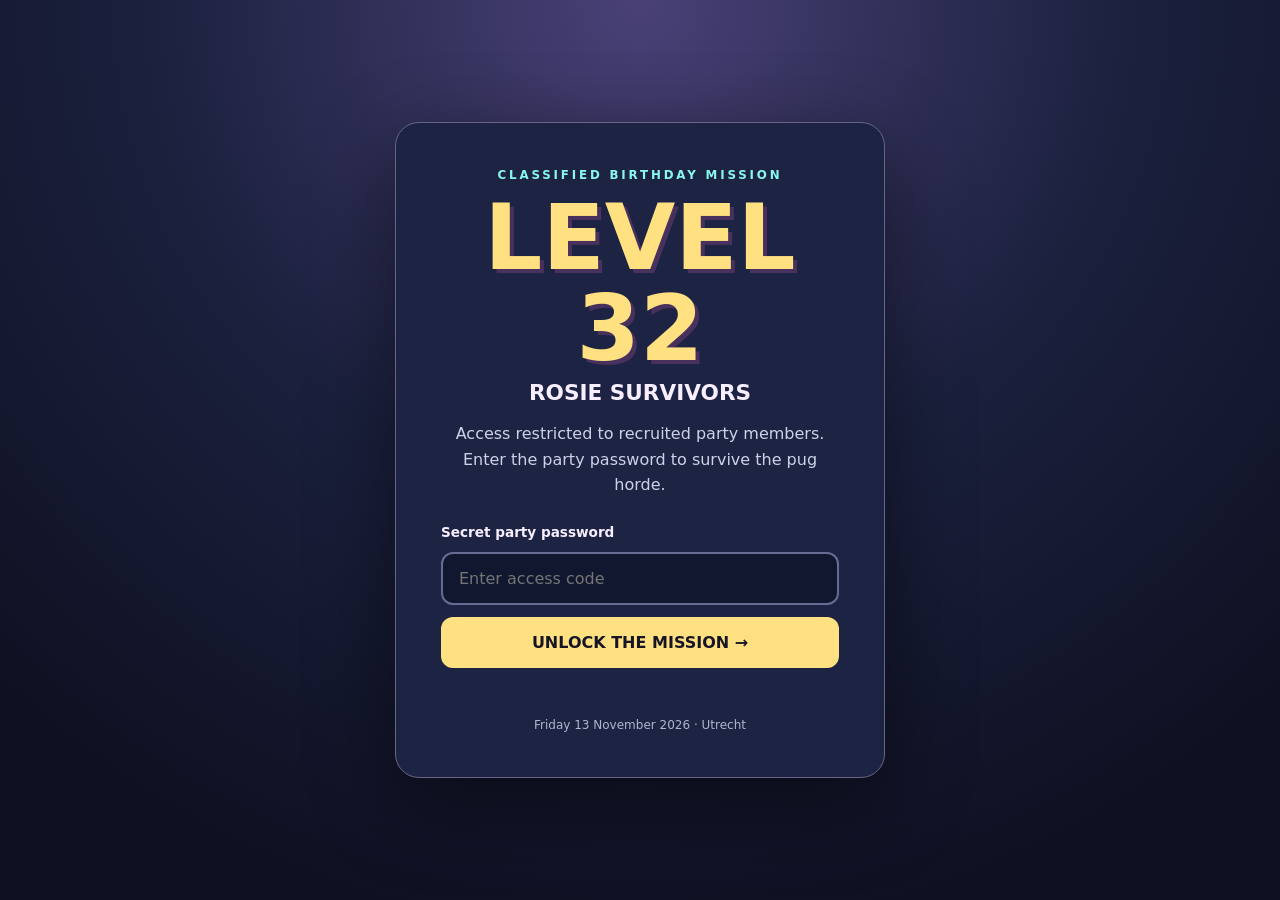
==== commit fe9f2feb: "Add Ellie as selectable Zoomie Medic with co-op healing aura" ====
--- a/index.html
+++ b/index.html
@@ -25,7 +25,7 @@
  <main class="wrap">
   <div class="eyebrow">Classified birthday mission</div>
   <h1>LEVEL 32</h1><h2>ROSIE SURVIVORS</h2>
-  <p>Access restricted to recruited party members.<br>Enter the party password to begin your mission.</p>
+  <p>Access restricted to recruited party members.<br>Enter the party password to survive the pug horde.</p>
   <form id="gate-form">
    <label for="password">Secret party password</label>
    <input id="password" type="password" autocomplete="off" required placeholder="Enter access code" aria-describedby="error">
@@ -35,7 +35,7 @@
   <footer>Friday 13 November 2026 · Utrecht</footer>
  </main>
  <script>
- const payload={"iterations":250000,"salt":"w6Z0vIqDJqtAOjE8q4naOg==","iv":"aBlpmZq5jpYPOHst","ciphertext":"Ov8v/KRXV2mgsgZWD5FUddkqQX29pcZ4Xz7ILTVubzRvqWLSE/K/gO0VpHahlmf60aslZbJENU3dqcBqdeu6qYHQtHkROBgs2oZNdUkMNWQrRaJYdXGRV5tVe5H97xD0O6+2ggAPFOPYk8MwfMKYKMHvex4TWILv+7/SL3coGv773fQnm2HberDfH5ngpN90MdueQTzFuNsy7yIKngx37MMje4wtVbhx3DaTWuHcnSdFsaftcbK2dh4ts/gDM0U+bDlAYSEJKssk9GozsQsQ8zQPZ4Xn/zfkuwV2wtTn48z2ED9ZyIUzAIcgbnPlCudHu65nvIhlkvfCPJ5FO/9B76fof793cVS5IQ4UX7P6ieWFkjjEp5Tje5GiTkLh0nvaTH3Lf9vOZfRt6Bw+LvkrWffZDsVb9o2h9VxTj6aPLSRovm7hg2V5TBP9zzzubUzBuFgSoAw93HI6aOnbK2BJ0tZDdVTisKIzaSUdDrLZ1uTUKB9KItiUSIeT5RCtoMpzYz/lxmmEHwPPMA8kQcH5q5fxD3QCPhDq/YB4gFT9qrKMIIfGS6v+PE3+ho7aJiK+/htSt3w4xk95ZFL5SlWk2N1uUfuALkWBZCUvFYDniDITtCOwFjyWYNPh6mvZwz16WnnAlyqNKAHGm9VtidGaqdPesIisPANvMteHxXnwi/9K8V5/jsjdYDtnhOIp9PiWRho9rixQwEerQdvX2uRwq0uyj6ruNG63HqzjFwCeSrBZJTzvcKDl6Bxv4s/ymbwwse1/+cFb061qLMG/l2rtLn7HLAXnGuzWgVKv0xYm4oYUPtU/UIoi/DTQHiHS03unKaS9hxOFseqLj2SBdeh8YPxLLQoGfM0eJ0UqTjk2HmHOFPIJljcp85PKHr3As0dlRTZK4Yt114OV/34PK0FwQ7BkokqTSQWLEi4QcsnVOU2q41Z6chFndOSSZVYRAz5EpddpRNMArMZxaTGVRD4iplaDcn+JvcrNmMkdaF88f1FbURJFvnJq9gSOfCAxjpwiOhIvKEszO+p5sJhvEyhP5H04Yb5/t1w/l64E3oS9uRL/iPOmp0VdpmIrFxkeI6mlHm95mYbrqHqJ18HnFIDLxWvWPbrBK0rX/F1mk3Py3UP9Z+sA0SwNUJkciZoOiziQL7bN5EgjPsnXpWK8ANdagUX/8Pr1vW17BiIDFuvukuf3lJIf8EDdRLwg6eCQFQJyW0XprSffGNGH1GXpq7O1uDXywd56QmoenQ37IqFgNw+UXMZKnF74myeEMXHeOPr2agTnEkVOS0gyejD+6LYGnB4Q+RH1AAHfgpEZ9EW1dDPPJhnkw5FNDHEiHAvoyO4mOV7sNpFxkvWeTuv6FA45oYII/zdC8fUdt1R7wt+9tnuDO5GRnBvRLqmG2Wj1M6uV4HGnlf+xfkMiJ0X036qbzk01wuaXMUwTtiabFF/GxohlYyddnAU5527M/s+miv7ON710HoGML4EUB1Lnla8Wq5WJzCAFuVjClkNqUsbAS0jw6WeLH9Y2fYHf6RcHrGBfB3byL7Isckp4PD5HyMybMSuMeZ5lyInjBjIIwGQ/RgVqfyDdslHATgrKkvo48ezzyDfAAHgOxOIK81Z8SevpFeo0KzuyILme9oxapOTlFjeGKNwQbjcsBbt8jLJnFl6nQ32hKiddsOOj8Q4RCV30tt6ug4lPlpE5Mc8+JkLB1BtI3uBu9LL2H+0MoytFbrsbq4zDN65oYcfu/6ngvoAhs/62btCZgl3cShcqe+8uSOX3iJ0pagsmxuFZTzp6sbRClGTLxMVS04XJkihdOalK9iWxbp/EXVa3ZAztUGJDYwdxzw0xwBLPCXZQqpE2+LXY5dXhMAU2pYl0HlZEK+/xJPo8QAoI1EyUBLwFWxLv7ENGKtCkFNSaPf6eU8sTw3Q9zr+JbyWSi91yjYfSfTXspuboPNFeYxnb2kn/AZ5AaV5r9iYNWIPU6+Q56TTEtMWPkEQ3S1RpWaS4gdT7TYjcNQBk03iHgjJUkd525ksMe4phbOxNLpgzc+biF4jab/[base64]/YLWVRNADjBqboPPFu5Fq4M1/Q6qoFs8+9oB7PuipSdgQmHRRleCM/3zMeQnuojtfTjlBQwoOdXlo8Ar0nsRzqZMfihMFkTobBzoK3evxn7sK+VH4Y0lunmuavzhCRW1m9RukDh5oJJHnWOFkxeDj+K23NUjFbXIWTQtafZiwWFKR+EtaJzRkr9HcMzJx112XId5suV/CQyBawuuJMX7u0FHIDnfRfZwY9J+RpURCTuN7njj6Zc6xByCaLSc87LQckllwdSLvZvzXUhppWccGQvXN22WXZeFk8kdBLqmZyHZBtdOxq/oYFN0FUGk30Tc9gn01GR3os3pahketEOqfRmG6EXiPXv9/K24kOskS0dyxRKhlnEYx6fX1hF9gDqJoHg1c1M9DrbCO9aGFOYKElSJaiD6z1A6FxZabMDZVyypvJi4ObUHxoVcsCBn87ZFpkBVDWuNQCywA4vQcRPOJy7BGcB4/rtFxjlcEWr1+ddS9xSLj+GUj/h4nxtjaLwHg94S2CZE8ivPWB4f6jmTh3fQ4hB9+zC+3G5C59lxo8zNek1JdBILgnhLXxDW6XKdvqCkG1O2MIHQHoOMRV2AxLXqH0IrORmOnh7Lxi1eYm67b8yZi1fmQGD2Dhg2z2jjlDhS2v14mGJGc5/[base64]/t6/dfsjtd93psrmmjpQl5GWDFj0IysjqwbVXQe9gh4SNESv0kLStdVWLmenReSf8T/luHlliORirnaGNizHr02B9INsltKcj0cKvsHZFpc2Bm0mZG8MxFtq4/tgutqKBZMHgjX1edLpvTzF8uUoUnCv1I4fbQ6GU2K/CqPTSxKKWRfG3POx9755c7B9iD6XiEHP+PkYnq08NomJVhWiJ749rHlIkZ1rR8Z3cx/NDrnWNHkaDkhJTGc938MVfs7jVfs8TGx604pznaEfUVo9UnNbNErYWNHk2Ig2ouSIiAcYZSPCkuBQzM6CoNkFyvHBNpB3tnwffBP6/F7TRMgMRsxjCvhLs2dyBqXIRi+NdGhZZ6WWFSGcnFWeCdSrTVzXGV993eeLviAW0VvOAaecaoDsGM9v3msRZOK2qvuxhsZSJSYHy05MualnmDAQI93MfhssUuF9/lnPmGzxCZZciHsAJk6V08YIaittf/8bkI8UmIGlCt480PzBlY696Knjl1D9qEP9ZZvdwvnO//SOLAfXssb+R+3zaI10vMzULkwdQE+N1cVKoHgZ0jZdPvoirmnRTqUOe5lHwoxYz6ofs0CDJID1CUdCGVf/XVRBwlPygvfNVyvO0Mx313VSqG+EoaO7xv/6Jnvayi59dK+yX03s5+QRHW2GHOCgRnd8cn3qlb/1Uxa8K+JkxiKQV21YZ4FNxRK6xz+wgLjx+y3cXVz7QSkd6hmAaDL104FO6pr5fQLZ85KlolwwVsPesv+zjg+fibjfV9Kk2JW/sQgTe+KdckrKaiB0xJawZYlRsc8BMtkQ8hQoxBRkFI0uPtnWfFu3mBgqTDbBupakLKzrl6EfSs/9j7vofLk1jRkdKA3+xJN20AP90IITkEu1X0oSbDOC9XgR5enl0eTCD3phlTX/wWK3XZZ8hGYrz85nZqpbwjwnCrXVXgfSYqlBGSXKEccMgl/k/Zp0VBSdwlby7N0WF5wGdpRpAVgP45Mm6F7WCr1sicrObc/beFvD2tyb4YPKQjDKyQn+FTgfYfQD7VzAtlhVd3E2IryyZIKoijqqncVtayzTexyHe1DU6Cp/wDTLaQysDyKPPu8HNsVYVRXRLFGn4Be7ylIoOWm7+fEZwmTAfo50u9YdbH5HXisDnBaNkMzLyi8IzicGKtvJijSBDDKzhSxFi8rboskJnsDiQt34AgQvW/WByHJ+H1yNg5NvtVGd4mSqko/bY8cCaUuyuqEYQsJwxaWp/IpBWElop10kvPZQsIglSLHFtpcL730JQvYU8UPB+xRj8UL0IbEzUKmVgPwtaGLnDImSvMU6Rwpw9YTig1Pye5L6yRO3yRkdfw+Nd9wW9bL49BaQuBmNyc4CN9on3EQ7RFST/To55ieoazLghkc1ycQRo9uV/eBmQ5HpTrCwvlGWkHeIQJNhOYa/hUU1tKbeCNFDiKxyIwTqdgV0y6YftiiM7oyY/6xfjz/zWXouZSJV2HUC4VV4qmj3tL54NZuELZTvn/AdDgTSQyxiyGkakVatvjHfvAlpFisFIMUOenGXche/xXIwkMMn/sKHFXOVbUSDDv2qvr2jtIYWMtq/65yuqCvNYPbwxMF1mbfQY03CR2RvHIANcQ2CKoBXozqLiJ90Apcs1ONloOHkN7K8kt1FqHnDKpVSrqcr2xI4sPvPq5Fvsz4D/us7a7SC9gncTHT2XmhJK3hWfzh2JD6T1A03+LhLMx41feHD/eFrhJ99dWrvAB3eV0BYjh+mR4cV5Oj6QdInuo9Mnbb7WAJmuCCOZ4tsB9fC+mAuwVsd/3ikRNDlFY8mCbvLlr0OXF35FHTkyDAVOjY+2FY8tHmuJ+NMCx3m+71A/SBVLu2Y+9QJ1qA308UwVSm5dqTPrixxCUVK2tpJWYTub6eM7+lN7jKUmVbOtpKL/Bsb5+LLpqyJrfrmpoe2tneZvGfg8oKxNpruR+P+DOpnDJZHo6CTB9G3HpijRa6YiUSyVtp94PrCcgJNwCPHHbtDKyWJusCFRk7j2mPKLWnnHAqFW9stOl6evhs6a9FsbtVkAjyhl+ObYDacFVa9bIrMliCr8ASx/9RiX4x8fs0OXcZ/2z7qSFZiXb/[base64]/l5hgdqMw6hAwMgRZtt/BmNCR/WszKEcZvcy/ihzwzxOTf8uyOVij7SeLApR8bsRxS8J5EM4EzwgFHOvm7TT5Hd0lrkcWSxISi0aSigugynkkbdQScHFla//WJOkwqZnklMhubgB2lljQ59nC+Ss9Db98jodxw8FdRp3QVCM101sK5PZi5Fm7cM6AAeYyjI+LBZO7aivDRpnB6r+UwXcZG3kRmi7U6722whTwNyjtN2InpwU3ZhaQynC3BWrKJPlTHNQug/fwSUutH/pIlz/YG1380wqSSsE+PkL+x77mMn/SBzwUUzSWRB+41bS+/CwxtTuguWVDs5tLMYOWq1sI6NHysoIAJEEICf6+r/Ia2dtNnWW3lSlNVZmO9Lkh7pJBemXZqAzvrGqvCwwcBQgtJsIxKNZNIoD5V8DJhIgbbHBQUEElPA+euA1nNWOaRs3orqk3CtrJLDJ+QJuGb9i/rz66yunGbSXlR1J47ICV09CBRDbuCYrgFm4cMX9yiGQ0nAMrypkYuwb5JFANvcPnZPDZYDkNIIYEbAUl+iEfU3+H/Obh1bPtu65LJi81tGDv4pocEyi6wTJRB7p7/FVqGxLMOAVcOuPbxxvs0iMXmMWYRHEMv6ey5SNIQjSUpSk1aCkDF8x9QRN/kuc9nZhfA9GBrjNsZ7wejMEu2tZXMN/oOkquQa8/etxo3hUUzGrY0GmSsebrj/UlKQ1PBDjfMx1vIohGG8xmeD49yIsoOpQTp1bR4GOzxma17oB/f/oS6y2sKFzD8r/fUZX4NuVDmQHz+x+SAsOSvq2Z8lnPyljTTbuB2iaJQXzwwgUODQe4+6EAyLZmo2xiUwOuhxCTk3r6HdvDxLSCYhLVRQs057dBViv059tHlZCirUZAuiYW6S6kRt+C8IdjbX0KtpUj0xZVAwAAkvZmRWpFAu+6nFu/m4ehHktuFI7Zj6UgIY1HmJ8JAfQwtpZ1xmXj7kCJ/SN39fFcZZ1iBSlOXDIEo/[base64]/[base64]/c70IqChmST6LgoxJWKBOtl9wStp2C3XJ3JLgdcxxCTqM+Am+KNNWDRPmFFLgG4b3Z0a3jd5W+LOheaGxfK7EU7rk7LzqGk6X+b3+3hyLh/8twqct5qteRFExYvYX2gBYQnSdq2wHVFBDxmcWma/TiNppD5VbZhKcqlj52oYK/29BkbDRH15NQdMwI0cUWYwSDRbnW8Zy58VN6XlE3WZBTQPNtI00ZK3ET+R512+dvvOeCvevFDnW22u5YnFNp8hRoo4IpgUbqq6tOI70jrGmH66pufcjUI04xDSJew9hlADktep61QTa5y+XUpj5B9tIIYdfvfuxfAxxyZBulqYNnahQ5Bd7j6xETqFJgoKfAVZcHs/0xvb7rhL2tQ/xROfbeQqA9Z/htRm1dm9kdZ1fmJmb1H9Iu8Hneyj6RNGS77LKqiCncki+guPWXeN8NZ2Ootybo+KC5KoY1ZbsCwELyBZ1lVEA/Jt2OhDh0w6MN+03Z4tmDS4Pchs1ii868F04l8to7uww5IIJKrC6YknCnUMbjittQ4r0fDHybaPw911Y+acrS7Vo7tCn7EliJWLn7azoJu0WosjI/tWwBJ3nk6Go9nEE4tAk3TvHxnpvHOLNZhfUIGjW6wnerC+3AnPc3gmni9JOdMeCU1NUYYkyEhRzgpnwq+nH1IL6oITu3U2RFTD83HOJEZtAxwE09Lxg1/xrV/bbhAPlLHLj42lBtll18HcmZnOYut9LzeQ+zt2DXrik3qTUYP3fXOJVOiGEMdMy7STZ4oHqxAcPed8vh3CtFZ5GZEjbNcEVYH8rW4kS55bMVYPYZQ64CHvwSqaCqU8oJbAk/vSKfP7U8E8ThefSmq2ZaK4Wt1AZ7r3YkEq2tQsM1VpW5xnmblx7EbJUWR7rjMo8+jDToBPbyGQnsNxGzT7MakWSTWAkg4f/1JKieI/iNpokxX2792v96rZFk5iC0Xoabjiine4SP7t6u6AlIsJ5tuKC0kzUbppHsVoLisHiDH5Zm42SNKd5aKaFamVg4T36gJlbvNo4reiiih19xjsyom4Sbjsx62n+hShQHFgNSY8eZQkVdANL9wUpClTzGMz7/zh95iHaeaucjcV1DSvwJhFESDSdWw7PUczp+PmAgyr6XJIMAf40ghihxGUNHPdbeJZq68Tyk7ha2rHVJdCjE1cTUVB+mO4xtJN0ChGa7dgJF59M+tjoeCtRPTlhKKgg2ae1msNST3Gak+Vn9W5hwNOmsUoNTy84ZAxw3hy0PpfYbfaENVtwoxvdChsds/T2cQboA9DUHsHi/g/Oc/Rad2C433NXrihc7tb8lzfoWzSxBP49sCU7gzL9W1NhoqchqI57nIROSb/rkNW3RsicUtmO+ujk6P1S9SadVfikft3oGf9N5ueQFBokLIXhoMwcHGfKFH5y1U8ICIvPeOTRveUFA834dPkFwI//7CsFNeCbde4NivXYI1LG+X2ee2dvnrvGhQKEH1OMXUa9Oh3/P7u3JLfK6Ai2vbT+28g/JTk8p7dw7T8LH7y+ea669hUDIP+SXNrvggz6H2nn/BF1zq93g+2Fzal5QFY/S36jpHwcS6YlcpphYgEMC4UcqBMuTr/TOWVd0uzAtORqoXYkuLOWt2IlD40YhkSJE+j2np1jbcfC+cm8PUsXGsc5Xe4t7Om3bKpyiEy7StI8asU3lEkeDvKjD+BuRw3e9LaMdKub+veqpOuG/t30n7EC1njKeT93m8cEHCOAbF7zJNlFQJVu7J9TA4jbwcZwPcCddEW3MEDu7eOKQaqeBrLcyyHMwEqkZ20MEO/l8lTMTu7R2F4hSRMFgoMXZqgDl+9zGoU9X9bURbP/jYxV1qzWaDC8vvbU+TiXWSRTiJUvS68optw5f8mEW2+Fo27/pKAjZoJ3hTC/4tXapyyTatSCZR7y1xxniAo5emasZzKG2TrwqEHGxKli7rysuw4Ey+k2q6Iy+4QPbFoHMnNJIJ1m6Aj06eQaK46MGr2cpUH8MLc+YiSYnvAlVe0GyHDfXJc+xuVQZCTMzWa3Qv2sRiDDYAv5/[base64]/q6o7YXu7kNjX0mXQUSiBx3e5avScIvWiDEHZ9hpGMaGMYIUD9qJaq+rPAFg9dpZX0fknjuUi7G93nZvYN9e8MY8R0iAbGQvWU7iRQetbpKCHmgPwaRSxXLJv0uIk0HPMCb44Hq/jbWznhe5iOL+M3Rg3bALXd2PExR1TqQ1ZRLbymNbzcQ3szi7SPfy++IXiHZASzkIsRcHQp/4ZT++cLAujBVSGNde8dEn0YdUik+b/WmkXiCfASbRuo/yBeLW/nUdBsOa2b6JtXYmRGUJnYsNwod4Jlt0Y6OBcrhFp2pspL8kdQ2rQlcC9Y17gtmg7mrto/Zdz5j9IpTiuRPWqm6UnztCSh7qZzI26Ll8+lcX5CL1mREkRA+spJyw7HdH45VCm4XmX86P3L3EH41CFcsAwKS9Qu2vry4KFLQ5f5i3izFk/q3L2Mwxjdn2dwiq7vZfuw2JGXQxn/PZb9WRdDA8PCI7job1Pl3Cd66Sv7vi4lgdxZKgVP3heTz8tIjDF8m8hpDhfkLpjQbxlYmd5+nPOHEQAsu2GfjF1FYLXMfNLSlpgQHRw6spGX98K+Ze/TLxC9LmWycdOXRBCgOuuNZmE2Ic5jJpncHlLdhU4FZYnQXvs85CaLu2EwRIsktREGqiiTj4en1k94TQXpeQ+HIKETg7TBVYUckASS7QxCZxb4x6ZG2XjCPdLO6HZUMk/49YwVX6JcBgv2BJ8Lo/RdU6cIAwkfaWLc/Vs7EN3ABzwd9q3ALyn+IF33wF0xivwS2vpWeXwFsH168Rqaa2jE7iM8FdtECBQOePcfbEWJNbx+tfy74WMAZPI7yQsMBFzkrIM+bv8Hs52Mcm5vxOOGPsrTsEn67pvuwuCyNFK2Wo/BFdHw4Vc6EIGH8ha2lwXT6SVZUscb7g5V1ih7CPEb5Ijv3TrQMttm50V0ugBpDdnz4R4zQDETc9E2BeYcIdyjHI2PMFpEaxXL95vIZ0DaDNR6LX1aDDGTPkza2rK4Z0Zvi/g7Jtgb5C1bAmOwLsKsAGNrkP+8OFLmkztswKBZwBKeH4n6qsORA5MEYd++lAF/e6OBkAi5XpyOLwhHAoE9P0ROM2VWmdjNf534dT/oeW+Rooh2j/c1labZigZUhFECFuCGnDdCjrljZYLKC9OhtB5QGSZXxITuQXWG3g7lq0Us1l86Z8wXAtFIoQwSkmnsXcU3XNqkdAwhNBYSMwREHO7Mrer0tUpwjBxNbg7HwENBstq/dOEzXC7w2olqFh39TdQAEuIHrF3Is9cgafR41swA2PQSz815OcK22cELU5aPAbfqqlYb31skbc/5qaNxbHr1m14Mo38AK2EydUC712CbAfEp0ITdmi4NcalwuSIHVZPUC/F7Bs7Q7537ixCGEZ1UrDZpwa+Mq6kkQwGW0R6CV9ERpy1sGhow4UaKf38jE9lzQebEK2dCPZdaqQtVWjltXmBYr+ZZo8mPyyv2qm19WZd33SCmB2nI2yDqwZM4slOyjHnsZfAkZ6nI1yzx/vk6rSsmjz/+bWTS+bV2MTl0jjmpKPHX5Lw+5mH7C6xNdqnNK2rtLamhMmpDd82fETHbIvAma/r4QIpaVqz21BIyx13UWTn9LJoXwdInmdDtVGjK1KXTYK9/VL97apcfRybr4Yd1bf68CXmFB7ePOFsE9wth+EAREriC9PpLutmo2e5JCpMM0V735KbBNUSjFLoKzgca//01N+jPUlAmtuHeBF4eTiQ+0MST4fT/T3HJLo4isMkj1zZjsrqc9OqIRbCj+5Dm3t5dEzyJZJhuQh5G3E3/x0DguRDT1dNraF0FIiGFdNYPoEiBvQV5aUjaB16DP4USa2tdcTcpPZQvAFTbKV0xLxRMM+bpahRG9PyMBiAcinA3PP+VMLNOObabL/TPCWhhMe8TkH8SABltFAYZCJ8387Etj1HsVlPR3/gKyfnIIhAp8+Qr1EHBrJj1ZNJ9iKt8o+yw3VETv1ug4urxCyDGsutrW2U3cnE13Nl6AcEwKkZU5J0nySfGz+iRu6ona9fbqhGsqulkyrgnFBZ5I4zoZI6YxZeZ+H7GEE585YwEOGqXRPfaYYpsGErOISIHjxUdP6RjrIyItRjCAaHNpzCm7tukpLX/4FvzXu9S24/oouxz5ZyxP96m914mJYEmLVCVonnKiRs2JL3J4bYfBB5siRqSxabwpa+TZiw+5ios9qH3xfU3UqA9am6gAUkrtwUZgot1M3EzWJaHMbBwnqFwl36UE0lP+XiUawcIe8/pLCco2BskZUUbMSWZzwKQwupH/eFH8EuUq6ZimrfGQvHr6MRwEHF2hurA1/qw8TCqLJkdYyNX5fU6CHsqcNS3QQ1w61K7pMuusp6kIWNbGPVP8bdb8Gc7yqq9o4LHAPYTgOuIRSgjNvmwUPVKTVXFkerllaZPFM6MpZ8E6fO/XN0snpPOwEhSpe7mw52QBx0SsIEcDVy1VcdNTAdMVg0piI9tOJkLRisQbEvTc/KXvVtN1PRhMgfzVHp9veIoTjcvwyiZiSRGiGzKnpqIaN7fQ+DwowlSU3t6WS/7cFla5QFl58QVQtEJCoRmJYHcWBRW2ZiGwHXUuHgNG4pc4QudAWWh24GRvQ5BtaW4ZZ+sxhn/gvnOuL3kNKriPtp3gsR1k+UQZEL4HWfywWkbRCPfyzSQZwHvxtwnLsePKFabeWJSD0bafcMq96C8H1AunKNzFvM7gpkC6gMGlBDDVB05biHgdqd3ZrF3NApiuITllsDkmst94E7/rAEyw6+GkVgJPI+ko1PFQN1ZkpCcZKxd9cM51j9PGDx/QCQYUBkuR/6o+UtkzBiv0/bUIEDuMhcMQdJHeiYk+Hvzxp0lTYsFq6C86P+VoSN8i3owJE48hRrATbnyyEogb57mhvZk72tTcXrraM5CxzKdjz+eyAntsNP6BSt9ADvf1amRq2X5Mg/5ePSlpmLoEJKwCb6iqeuDPQRxrDQ/EApLtS9q1P4mrnee6VTD0vYO58OOnM+Sipw6Am96L652fpW/7f4XLCDY9oumnPYvR+jap7oYDHOVlF3L/rWBc0vZZw6q927W+3MFWOUppeKN2DjCKzHpbaYx0bPqUsvl7s3e69CDaMxyky7Or4c4Hm9ekBa1zyZDVH7WXTm9SS0dXeNEvOVB+Obl7ABGpjn1HQkIC8f4Fay5E0bipXj8rW0B8KYUGA/CAOBEGFn8b5E6AZMZXwq7SHlVsHb+Wx0MKaUmKepm527Lly1jFCVqKczXdsHj6KG84Yc2aUyyxMuM1/mcgNDFOjs1unIQj7xnw1e6RGqqZVMSIpkMuPD8EarCHcpy8PSV/QsP2RKbTSxI6VhFAUIYmb9PRp+aR6G1CZtZ+jY8M72v8B1/QrhU7AvbPqfGElFRXvl3cetr7Zz6RPgmn4oeBI7U0J3SXVC1QvbClHRvriNNf9uwVaMdW4Tp7WaHIXoA6eIjUklZ923Eu7IlkKZv/vlArvFl2MoAGdRdi3ndBAMOR0fksPgcpkbUaxskv3aQl0Uu3cXZnkQGafgmuT1YwVRcPJ8hQx99JSIOWqHme5/vbr0a7PTxLdo0zbG5zQFG4eHFmBOBUIJZEYVx1jnuBIyJx22dXavIes09ZqR/8ttPvoKhWa7/i7PZyv3Cb9xIKmvKcG4Ja3+bzMtEvZm1mGjY3Z/kfdc3bpTGcPvMUxXuvUDH8MQJrLP1z3/zG7+71O41CjgcEZSpSn0O3sRp6C+W72SF7he5UF3MbbzRWGo+k5HXGO8YXvL4bGnYthROxUlaXHgoJ9+rzY69Qdi6kevj7ptBhtvMJLF52pjtiVKzYgHA+edFUxKU49fIzw/T2siIIVePl3Ew94JD+1QHFIoj9geIZF816ae35hM9Lx4xR6StJ45Kl/vb75Yxgdgvt9ec9m6RZTb5JHxlaQUc3GnMLRIHgadKmucNu4RIQVymGF9qPCVVWOWIsYGY/0E+Z9uhXGypJkdQB39Ulv3WdiocRyw+oRkHzYLLMnvmNcuhp5QVCdk1HU2RmrAUN8tB7Y879aPJSxdVj78gRMCNR4yyJpS4nToLP3VeWwLv1liWZO61Uk/Monb3dB6Quzh+FUEfzOtE84T1oojmdUmpsTk77aZZY8b+Z4dBCjp9zS3lG/MYY0Xe1TbG/nKliiLheOhbtC+09eCRmKqDsPFwbzcfh8eC5vARQ2mLs+lnq6kipnRT0Zz7L/sX6EQ1nARD/Nuyxgea6freUw/in5LvADN5Zq6LJS3IRJlHJ2oHfaAD7ikDTUh6vWQC/Pjh6wwQIL6IP6vviFYyljMaRHaM6DVdl8+qYXPhfPzuAiTdRKRuIOLC8f5eZIePqsi32+KpxpW7Rh6AiVSpAO1Y4iYP7Zg9WejrF+D76qKlIU4o8vWdIhkeX2BS+VF8+SsWVSBSP20SbrniTosFYH4yC5Ayh1kqG3HUiqHDkn0mDAtl7/ezttYS+gixNq+OuxF1T92TC2ZHitDMf/DO7XRK7S06OsENZeNs8NPuAIIVtEIvM3AKG+gtzrOoGPbsxRS0fXpobPW1sBFqktHdfCMf16hyrRkIV+Y4QvoQ6CiTV7NiQmYxHnzWkpjNYpRO2jOalktgd0/XoZEHpYPhp2Xj/bhanGbx6wzAdBRMhtyex4269XgB3Xth213BmEUQ6+Zcyrn+SQVSQfUnXhy+g7ZpJto231LoiS30sYcTA4QjkOAw5ykFA2Xvx1f1qJU0W8vCe1vuWSuVOPJbkZ3RnT8TMGEvDdEs/nIroP9fSKDZn4R4xRgJtxeCowlAaWiCZhZtmKIsttfx1rs7hV96SYGBaUh6hYnr3KeUTj3333Ui1pUcimDJynU7O0Zs0k+c6JFB80ZvgezJlUOZo9MftnVKv5Esc3lnE/3iSO3H4antOIYzYTzHb80oXzDKZf+OP8iU5FeXtanxiW+3Pvrv4JQCuFs7i373AsUnU4VYKrDKbfadg3CSbrYJkH5S8wSJW1oFrjv/qfI9IxTz7Kfkssovpqp0x10xmrEJW6KMCQ5J1+O/kA8jxb3H89Txttn7mdUUUNm/xEOmblBh+dqqFuK5XnThN35ttzDPZ+DkhbfN1LB9SJnHTyShU2J245lH6GAT/x0vUI+1hVfPlcnnJ40OnYQ7ktugxYDoxFQb8LF3rEErmKHpEJTwocZtW0UdfOOsOPKMxKDB7Nsc2EOA6d909ACB5HAp0510J4kz1K6VklpgQm7DunTa4qdf/nQFH8q8P8Tg6Kowe7qomv80yg09atTh9b+FHFtCDjnlDJihrlIsVyHoRMXvux0Yoe6k+e0XMp4x9sKNzKKt14rog9WTLjzyUTFMQ5RoSYdZSesszkUR24CozidtBPAIa+pxr4qz7VyxNFdGPcg/S+xOApvXgW+pRVQ19lS/PEjWRTmlgk7VD5CybmXBclEwhto2QYmWSR2jCnd3eeqb49hBga6ewHCfve0gNANXXYQ2LcMTCZa/01v3itUVDpNHro4HySm9cinXY5TfPaWPrCRNN+ESTTsr/twgT4f5Pi87LvxzktRLpM21itMR/DmZbMvtXTogmHaG/doewa3v6HcyshbuNLwNxoxRsVMGK64XVFA3ZnSL0c+d5bexbSEN6Af8g4Bjo3NYeiqPinvdmo378MY1O97yPLXOvtfj739DvKYyhJJhfbaQMDnouLBsuUFhfuEqHsiOpoCf1gDDsNg60mlR04YrWAgyx/2GmPcNrBABvesG7YV8gLGv1CelRdR6p9IGwWF4bQikRR2xLJTX+s64tIdFFvcruqkWHcToKoSrfXZaZMakBy5PVj8QrzxQ+3UZvPrNni8JYOE1zsaZeDeYr7/bR/zwoCU6DTHWNcK/LWgsfJ2F/jCaBXfRww7DfY2756vHnKuN1eBWXGItDb9IrGmJGje4kX70nzQDpzJKMEvUkW7fMa1GMZDLHu2Aluqs6S9jaMx73a+AYZaU2s0GFqwB75Bf8FVIQhApmoma2Ptx/2oftuVQt5fQst0JdiF9Pmqrt0BUNb4FO/[base64]/IOXZl6pjzvWfJo+jKBEfiDO4IQCpOAs42Qe/lTio5aRl9hEb4NQ2Ih0VX8IQb/ffL2NNuZunNwmNoURQ5hNgD8ewzfL3vGFBBD3uWnvD3Vo0I+YzYUkjKKD36OhIjFV37zosUwR2B8TmLXzIpi4xkq80uR0eTvri/6XFanx3SDtsGY/obaId99pBETGXNte0inwfJov9yyhRQODIv+RNo+dCHbH5QnU1SA0e+LvxSjGP2o1/QnAC8bNACSACX7Tr5loAHe60/v5o205CjfdfICtFKFkMg2ijBMwUN+2VDjayYoZS+6capCSNuK3UXYM0RMa2d54kpTzhnh/G2QCI3k7yjA8K5zPFPQVxzCwtboR7a4iuLhtHvUwpFQB2H+QbOuKzLTZy/dZhNuKK2BWLbaEeqOWFLcWem1aT0ogM1PVV7k3j3Jy9F+bm9aJeTMs/j1mciEEPKa09HF+g8kFzTvTlP/YITEmnIpWE476NR7vdB7Ssz9Tg/91WjcjuY5CzpInyytOOTBi6LM1/5dq0fWYgf/[base64]/+VLDIkeG4DX1o/[base64]/6BgGJBKSSUqpIVN54ugcSJxXXXZr91/NkWGCcS81eKTpYOK//sl/k2NdqBIX4gFigd6OlD0BK24ByTv8i2CkGrRy9rGOsdFOisz99esLJmaUPHsTRjazx/LqWoMw6a3A7sqXpLUfJwQmcFjFFBwuwnemo6Brdy1p+uXAYt1fcBSg/KTzjDW0WdDIXowiYoqeH2eQLW3vOgoZW/qWlV+Jr+7qk4dYxxuqaetPqjWuUMa+KQMvvOnzNEQxhvohReeETSl5GkPKxNN4NzG2T/DnFWSXJkFPkjVeTAfH46nzbiLRMurcq7HWSuuQ17xyvQI1UL33PihUGl0UqUxZCehRfm/VHe5cmm3P74QWqA6AOOgNOHdBpeWX4WcoDleGDvwG3A8/noVZS8ahBiix9wPEr0ExhiXOmpLwSho/kGCLaM5Rsiw4gSjrZOiUNiaCXoR+ejCmWUblYO0+fDw+Ne2QFZhF9LyF0oLN1eD2ssZbU+H8YhgFscxQMXMzI/25BYsZY4Af0Al6q+6cAxFH9gHtOcg5+wtSrof8Mr1EfVgOuTd3ldzO9L8Crbu3fqtRH1JZMFlKnwee1YtPI9BL6TA9faObaAuvxWPvBA1+CTH0MvaFEiICEDHCfVH0qfpS4CDN639JFYkB1IP13pDC3OOUeen2Ip3TbVvbfJak8ApxAdyfx8rklYSgrWZXWEawZuh++/km+C2cfN9aM3sIzF2x9Mlo5V4OJOlC9cCQ5ejdYHUCjrEPEC+2dk4w6h/wtK+/GdyMymTRNdrLd6/AM8cPiNsNzHNHfdUx741oH0t0+0dqdktoqxWiJLgOPsFjWHnqMNQboSEEUlkhS7YCGqH/bnX2mb7P7n0Z3lSzrRBXFu87H+JXomPMLVC96LW1oOMCT7aC1qkZofS4BUZylQimPeciX/iYtWQf00hs2k+2/7XYUGBGHvpkgrC7GQu1unx9v+YQ+UYNUXMO0Ui/koFMIw5XmNg1BI9LDg84jHHKF8dj2JSnyIml8kcp7MMMYVN72OINgQNogHLR8/y5Bm0tznNoDFtLtld2NQxZo1fKl1Xx3tsdh9bHMjW0rT+s6iLjo6z3ascAtucavY/K5xHNcduHrVZ9AJy4FWFHvKuY/5OrmFYh+cbNfy8e1vHL7UMvoZG4WrSs1Ik+w+Hm2LxVzhoXJVfC0taPlzqhxGVGvY0cwjFD5z/HtbReHWWy+Ge9MreVjfydVDaw4YDdD6v/IKnOx2nvsyhU67oh/4zK2UC1ta6dORJD0XoiQcDEbk088/OGRSvjgprWizSIDQq/RcNyD2GvTIVCMwnbh2hR9DhIYtlpvnCY5yy1rB3oDyWVo/xeV4/FFh1SWDkNTnRZQsMJLCibikV5QYB92TdqRg9BP9ibAfUvFU9KRrtT5y1+QhC/ZHCKoXaRLwL9CXdh4UghFMuuU01OxS4lrsK8B3tBr9tAm6My6tKrhsLBXyX9ujnpXUX+LHEb6+R4HUj/dOxJ/EuBvUk1zj89uPJzi9bUWFgB5oaQDqXn1L7etjz4/[base64]/iVFpRa5Eun0Obz567IRh7z3HEuCwdKyly+YOzVaY4+UtT2GM0nr7hVa5GlzaumzjQyx1u+aH1VbKtHAPdNX4ReMfvfwwpWxh9IuS0UL7Ac6aDBocOE0FFYUyvVths/JquL7Mfz5Kau48pH2t7Ty7WjSLHDsneLL5nCpGuYcdnchrD/05N3Zeuq0FYfbhWZBjvUwJDuziOgfi6cuy6tb1EnxuchsKQM+eILO9x1Y+dE/FdINHDTnN/YfYgolZ+zs8uZKf95y6724ub5xkyTtsm3Z9nIl9uBNq9TmwDNyFVTRzjv6B2A7HekGPwpU7aF+DELNE66Oz4B4KT/ZnCI+XfImGGVAPPaHw1176csLerlojLBrp6mgRN/eGF0H3tUMCz/qnBaamDPSTfp3J0mbdReNvDiwS7P4w8rYR5Db0aaDu3KM2hERJaTS8KRxHtvm36HHaR0I8rqKMjTwAKY3uS7npg5wr3ByB0euO5/UNS3yHfgwkBCZ3CjZ8u70hNHWjxz0nuocfpZ0Fw4udfPB00v8mLsA/1EfgsiGuQI2ZmWMe6fc+dhC1GOt+99z92eJ2bE0Z4AiKNXBMWzmv4WXFe5onJOT1EJAEhTM7t9Q12j+rFnZoPrLy9LBpIhyTQsqquOqQAYrVl6Ale7e2P1n9dTBVDx5oAQ53zJbEfTOKeqBPaoSA/Ia0uHAck42UUi68c/hsLOIvSToJm2D7h5APEtHntCmb8PZNQF981pRgH5WYd9S0FUb0eWTJyJuncn3oZ9waDRIGA26mRc4/pFt9DdODMgqeYp/u8Tqqw/h6OJeRhh+vApctgvfMyz2cVPrxNFQdro3F9YYFEsixE3RbigfRWTmmZ1254M8ka5iYWRUr+mEyqE4smScMvpg/NEeHyc5JdhXFsjw3bAPz98UKfNYkdsTL7HrotIqqt2R4resKSzTyOmvjnfQnkePiY6saGLetxCGMTdOfghxobTiVz3xC2iP3f1yqScBUp9oijmYkoR0r9QM7Pt5chsSeT4Bgen+hV1mP8XpI0WW75x0LFEyHWHkuBnmJtLO/[base64]/JLlfldV88ygkTCPL8AjtMmikZxB0hboZ+EHQ8FNNWyeZrdC3FhmskRONcOcFmzQMFxyFCa51Pri35ZZohS6Yzgu5xEMnQbRoGLQT08U8R87ojSLSa8lvSFrVn73BvJGmKdGjKt57nH6KStBWq5JWGxwvxfN4IZCB3vE7UeBfPiNqXzjN4DBg5E//yRLb+mbCmCO1pA+IctjXRqs5hDvRn5AjP+V4y2oqPIyWxCaW8D0XC7wGaUjfe0i0/onh7XX7iNgz2sq2Ge7cZOdxRgFWRJfSsxoLL4Lb/F9h0gWAEve8yXVbmCaefTcqTSlE3raglmnScn3F1JKHKfK/28WAUs190rebOsww4QiCK3sRmd2BfiB3Gv44ae4tgWiMwDh/YQ+oP4z7Riu6XQVG3WvaushKNyavF8hARVdGD2tVBnOr3y45ryO7hsumpCotvx/p2Njj4gKB0Ydy9qxMWtlAbqcHhYexp/EIAqMKBnYzhg78V6bZ4K5r7hg967NGohU7TXal1zpVI42fNzdBc7DIge2VBrwFmF8TUb7kMz/+SPTFBhkyw3jTwPSYjhrx63prnTQazhix0nKUU9GByJdDbr6ZY6pibsBcA3mWAAJP+PO0lkHWclNFWmebg02FWvT1P1EMZUH3UX13gQTTBBunIMLIT9+jZek4TimryXOug6ZNfYuyMdEAMUWiuQ9hPaX3GVPjOl9D8Fqu6PPbI1T/+culZQLDeJGa74P+9JhGcAKf7hIEh7Pzcz0OlNjCe/c23XYis3xyllP0jNcLcMJTI6cwO4645o5ahBUuiyrGGo/nSnUxB/[base64]/[base64]/LTXciVA9klxnKCw6Hct32nDBas0HIyV9Lzx5fgQ0Xt6RoAB+tWCHkXSiz9KgJ2k7bmhgixhMZLtw/yuXVuskwX6ldXMGB3gRClo5t2NfiXfIuDuI9PMTDjp2RErCvtmhUmxX8QJsaa6exMh+MyIksSwXp1vHt1FuRcYQILkJrj3RiwS/mv/258i6v8Nvs+jWkDqWTSqfaPBtRZMYSjkuJkzll2/dP26uBQ86KfWG7xE9byE3iCMCHs58kCLyEJ6aLDKeDLMAZoYUS+E0bmMCZyaVFSNMFWs7AXwE3oTuazcujb28JN47Sg0k0k7Q8reWBYCIqjW7IwsVTO4u/XYacPYvkDYX34P3KpIGc4xUO/r28UmDeEM8lZagXm8aT6OJj0Myw7zzAkdlZIoKIFT2k7CDHCOlWOuroF5hDjYAxoC+rvRlk5YXqBjU+nWuLdLyBJpVfWM5H8tDh1gVoSvIPwM3zoDYo0ATm1kK722H6EV752phXvJizDwcTcWH/WYt92CwQTLocOr21qeUnh0M5h0A9WvgU/BZfRE6G+ROc39O4AKW1lx7aCxUoqso8ylv+UcuqHwWS55xf5yYyN6/9a9vV0v9AKZIUeLXRhl/g3ByrbevJNLmd/l2c2ufIItO+AC8roeMx/BffWkTGH6UXPNGdjeHyyzjWcR3ZTon5ogGjM1LxOX0Vd80RN42vWq3/z/LRnE983gWqJwR2cpFAiGROjaVXD8ailS7hAqR1hAQLQq3PH26GLkXmlrapen1b5w3oaPHaL4V+y9qR4LDPk6ijltlc6j2/lx7T0nBbx33KMY3FBSOXAtU7xpow70d7Peo4rpg7DsupDnDeHgPWs0R9zKdB9QUAXjA0Rmf82XOYnGq/RjrF7pQvKu2tBFGH0wnOqvr+Cxc6gc7L9heeexK9qZjBjcKfSM4RgFNmXj8Vk7/1u9JYgZQMrzeaM3ePFJctqjL9XFtrP0SOpR/uzFz1BkY02gWYMYeQBvA2xIJ5dLh0Jjnpz9e+2V45npbgPxw/QzqXXAHyuUo70IgmkKvVNX7z/oB6mffs4NAx8hc5Jvi68Z+dkIfYWRG4ke4iafDxc3SMiMrbr1A0LP4Y/0Q27wDr9Im+X+hV40KkNP5h0+iVc2SYKmNrrjIKqJ0h+w20r86NKn2RvWtTjnQ6UXTlRy1aeGld5eh6LuIjHeg+dd98QoU/3roWUA4/u5rjEVqdIOe8WcL6RBNALPtHNHmgM30gVoN2AFeHayHbMOrnSJRLhPp4532leeOkHDtux9morZO670algI2DyELzb0qbOO6zBbrSwg0J3rKnC8S8fP91/DRMzOZNR+rxLHPZnfT8c6G3GduIGe6NLO6yWUpmrk+BffnRxu3Jn9eiO0ZW5cK/f+w1qZhutIEQc4Qma4ZeX/[base64]/pOYEwCxvgFxm1AN06CTq+Dx9/HnBrvBnZwWTPhZbkpcyFBDKYwlkc1jVVFfavc1JFIEZwvqulISsr27oTwlEdJZ8iiODJIND5Z8YUWsq3IJDOslAY5D+qbmiP9YYmvZqryiSUrDCpmeFo605gWrXamhxYjw8a7rlwSO1wJCHa2xPLN8SvIKYIBJZ7i/3im9t3PjnRugaF81JtViYEuqhgklYL/wyEoYV/[base64]/4rYtFpCpolBLzJjxaESdezYn64/kibyAp1HjMsog5gjvAwAQ/6T/PFuAl+4bkp+CKoElU4l95PEGcqEHtOWTwtdRNMV20ZMzpKSA/trisVOOSxGtWLForAl7VetC3Tgn1kcrvSsSD3SoS6htZMGCxrJUt61xVIFXYRZgUuOqypABri54ONtwmZZaQcv+MatDfUDGh781nffdc1/IZBZnRLGQSJ3KKhF8/rn6RkFDZbvIWExsy3r3jMVl5S4qpKHudFX7XdRysfxWg6iuxggXaWKj5+JzCriJoPg/9EkvB3ZdphwD9aNjhE2s3oNbYuSpFdPn3xd90Rp8I0BQaKMM9zhQTQXRKy4rP+hKwbLbnMILdzFbMSi8GRcV3lQ4HJEOKKT/iurDKaHxm2R9GIbXoVklPdQ2Yg+ybOd3c5NZPzdTi5+s/9zukF5XUWNH6dgbnpC3E3fI7CNks+yvv1GZKdGVDqNPEp7OfuyKlDK3z9c8oEBCcGgDC7AMPWeY/58bRXjY06ai2vJstKDEiuc75hnHC646sUKmEHZ3Pq4VUd2TVru9U4AgwrNU4RnUP7VAbgQtDzdx69nqwAPaC7p5sc6r819ErFF9FKmy53EuxwIOsNPeBdBfDZVWUjV2zPmtpy8pecEYlODg7Xw5Ni9AfOjs3tkUlpwcjL4wyGG6+wZNF5yPOj1qfCY1Vml4ypNdIH6/iEH9iD6970bjXoQqkEA/G6z9uJUl14slBN22Q9MitnEmaVnjY1qI4sG46t/FAezhxrKNHG90XPeLwb4dzPqb66l9WmXoXiZ/aCkqqX7et1gLC+a2/to3q4+nR2rDWVQra7WJq2LF2bN5c1SEioeW/Xm0fFp3p2Dk1cYZjjijkIeeKCS/[base64]/[base64]/856Faood0nJMQwT10i0U/zB8ovF7ZzgvCbyFriSbyIkijPhjq19uE1+qAVBuvpuqy3OpcOi0BGNsbLVp6u0KUmrk/f+2d+ESSsxsX7fTMyQmor7Ug6WKWR4EVhpegnEYiOdNbElBPhtPFF30QbaH652qUc79FcvdiTDCov0Fmn6Z7xdItTq0fozXNkq+umTLqPlILgBODG9fGESuGDxXbk7QUVlGzcUpvZZs0+3Jnr8hHm4/w3QU/FByaxi2cnhUHEls/u6S+Pjniijaa3ZtC+h8lO41vZmAunZbHRF75OaZGX9MWAdKROUjjlPjMQWkRzqPT9V0PqYNWrnIlaBZSn9guaPU/5nZd3Wkcwy3k/FUbBZ1o0VCs0njm6G2/retiRiv0Mlcbftm4rDafUQ8jLGMrpcOoPvakD/V7BWZN6J5JGRVdrkqkeHbO0HZceU/kUjv3qrSPqtvvab05axBtdwpdvzhdeMVHGUiUnXN40psTPNMstvyG1gfLX87KYTzK8mqRODLwCU0RGjDeM+wbf5frYBNtubouDe/enZ9okEzEvKXv2HJtcj/2GDPAzp/NPuR+kKaIVf6H/3MLYiGWRrfD1JeW/h34FdSfjkCnfajSht6wqnR0vw62M+0vZEU93INnQ4/qhBG4T6j4AnM/HfEus94BH3DEpSw3aDPyEN0/Y0zq0Wo4a+bKHA1S3PH01iDIFO/Ai2tv0h5R7MThYplRrcLcWy1o4Mq/KG62YBb+hezuwPeDJ+fGmgrtLnNjQ6NYUQa2qRAjGAVJHpZJ1XdUPoVy1/[base64]/kzGQsPOHP9IzpZQ6ioZH01l+PuC8ARBXDRCoP1CfqvxmaTEU4MIAQ6ORfqBSAJDeaZoAE5MpMe0TvEk4nmk2Zy7jxw0/MOH8zSVxhSfKTy+N4Ln/Yk65jFzARlHFO+xo0SrXuy3diT/HHHt12Ogdy6unwfiMp+SUgLWxohcFoFOl0tlHBTCYjngou4DeKOE+JYVsnEFnZvlbWerLJLfJLEUT+armmbrULvticmh0ChKIh5Z+yiKa4FH/LUE2z/95ptljZVqWN1MOK/vGkLkHU33LfFUFXRVBrnZ0cuiksLPe8AhbVQVJocH8W3HxG9Ed5nMK34pR4aKs/vu6IehIJqtFCoKCWUcz6ri3nsbCsvq3DyKQXShDdrpe9EKIkXbEXFScVpnHGIDaLzCFkNqPNgFoiV0W3N5HPrU1TkDJimFP02hpYpyKoJJwdpwbnd/TNHBqF3BIcMcQJj0QO6vIFC3gvJ+z91+uzwiF/KaCkyTjEu8471yVJldtxI7PwAKez7+LdVefb9/JBcdoNhWYGsroqJRW3pcNDBklbtTBMgnEEPEEKNFyWTkSo4zR0DeSbveZWfMCuCKMpXEaH+drCkqsYCytg9MJv+1D0UAwHito2/k+irO8lNmI/r0hP/ptr3YUsXYkBUH8rv79QZCpXPykG4+Pra2FpHGYT4X5i6qWyVatG7vjvBMqi7pByfj1p/zXTxsKF85iidR11lfnJwPZv7SHarl8dXIPvUiBq5LjrqYoRoe0hdGMusnhU1fNPih+9ILkXCDJ2dQ7LQtb1lTdhLD7lg42SbOPKmIPbmKEg1tgoovv4aBNix1ZI2PiX/mkYLolsax9c3jTTvd+P2uT9LA5sLOJ28jJDd9TyUeFdR9UPC9BwKyP3inD24puHcCVnrm2D/qup0hXqgwihr0ZlYGHjrLQTkFIgUun1A/[base64]/hINgB8AIfQ/[base64]/LDlttRrdaH7oa2sVTgu/YoTqz1PDW7s9oGKsjSLRsQYJ002YpQ/NMf4iUXWigGF1dKnvGlQzOr9yhsFP2tC7C0SMD5FXRlm3H0S6b8MlW+l1QUMSNorsOSJbA6UeaHRcJo4OlOKOFfW0er14DtTR34jG8YZ71Cr7oYMy3mXKHohumhiqWI1TB3zxi2ZWIc8nrleClySPn75QtN8avTpLWnV98eC+93H+jhygvhnTA57cnV5N1gXq/t0GZf+HfyLmwMif0rKbM3udYyASsjDJt28I/ftvjF4b3pMkBthZMG5kqMpWKpAE48JT/H4+IkkQjr8WFhUyKXpH4uaQBqykfqvroxaGmeIRn8uVsnGMptqvUGC4fu+Mvk7itstWlIOTCadJtH3r8BMgW6Z5XKK1XUic/AyijAXmrruEKlicoHz1WTZEn2fZ+afLiT9Qk+VfdV/deKkjfIL0FI4wEzWLIIu/HinM7RCxfa/QmSJemGigmuH0/Cl1138LQfAzzaUOXCUl9Mg3GEVR64j3HjEpFIK9jrsYM0f8dzuljKI/8z04sAK0hmLYRxLJoD9VrccjkdhEdjOZdP9YTEbEQm6bvRvJ2HsmbC5O3rn1fcf2sjTvkstg6V9lFv4sLJEuel6NrgTFaYJTpO05uncn6f2mrAlOQXdfXNK8hoM3vkd1VtP2UlVQgMG5Xhojk1Ld5bMt/ujM2SHKavsNH5l1wZ3fp6e/lrYzFw5lU0KMRFyqLSKTR5WJ0acgiGONb6FJuUZ/7WmXSBahGgF7abOpQGT0Dhvy/SX+pBJsj/Ji7hKE2q2wRA3GzEA7LG7UsTHokzK33CiPyRDe7kc6hotLvX6ws8+LCNUcqOJ/br1OiFlV0DK74KSH6r9q5sVpGlPRcHzhKzpV7GR3mnPUUcEaCve2+sLIM1p0QfFNfIrIg9FzwNjTGhsLxC8DFjsKuOJHkW/[base64]/mfWGTXpG91Qlci1LhQ/xyeTmP7PMXeXM8Xh4xRzKsEHqG2tvGZIyB9cUVpQqMC1EPcu5GkUkOepE9uPIW6vWms4LmBNioG5uLlCpy3Qba6xjlpt7YY6yLSN7cqm0ErP3ZQ95nXj29jMCfFd8ZDHFkxp4Htmx2zVSrM/CcOCcYWcGI9wfwSGRbvFII83Kp+96Bd+I4NJpKTCoQOGVmBkYPaG22hPQUafyUhL5vRw3024Sgas2mQYrHm2VtlH92Nr55nEG92SnvF8zr16P/ywCzgZ97KEMIMytkAk+n2IGQWzAKO/+9MhVxQhJJReei36r4xbNwBkTLq8r4XRj0nPNajJOm8CZJLIJ2lKXAozed6mCSAM4joU2Or8l3xugxtDmAYtRN0qMuCqRGD48QyRvIIB6Spz4BaKBrXq7nu9i1CT/wF94nrmpPlFklxmQM9/STgUv4VzT/BxH540Gm5HlpOiHGhAgNGrrOlgju/YFjaZ+T8iptjOu8I/XPJ4X9n21QfRYRNc81lZ+UKXPvPXX+eqUkQ3wDHu7K3E9CrhfXCsIwSi9qYIum5yGgbTlEuI+zR1sGMSQsuhW/KVY1PtZSth4uca8BdVO2mBHwP/+GOkpGwpIltwkVsTTzT2Az/z/IVRUob+vAYRoQSmjWjytCWr5hjvOegc2fPhL2IUVxDpA7lMCFReDEGgnFEdriZ4ly57bxR9w9ndLEX5CTMw9MerS4pdLOuQ+NEwTXBHwhFY7hWYX5sQKIWM/llr67UA31PyyqI260+V6uElL1k3BI9oZlbru1d5QJ7pgHGtOhpwXbSFk2Y7UNYO8TKKGVWyKEI+dlv7gIafWYMfCTZAzG+bh5nCRe+hj7G0B0KbqMvKUhx/E9N0XpwnZ9fzJi4aB4doOzTBdbhjrl1WnoWBNcECx6LmWCIQvs4FNd1WmhMz6kwXZ/NaG38aH0Lyp6cbi7xr/tC7jzDCoMMn11NRyPYvL/NqQY5Ph8o89taF0VDq6gq4CgpvB9rStZB6g60rsBfLU2ZRY2/lgM1jOFPAzcON2lpRzMflKgBzjZuVtJ9f1+zKQP3CY5+hiPXMXfCfAKTt24ZnszoYzXaUCSq4nstwkIYYxuLFmTDjFVQ6twpQSKOtpHAWhhUd0md1QhyB4gXA8W4s8gJebk/Bq/IpDPnnWSaRCiK/1k7rCuDkuq0Nn7KiT4lGc7Ykj7albEYNfhQxOPO8SgFW6S8icjJ6Ycq7g+PSUi779l9Gf1cDM8xIh45sKhQrdpr3O0kEwvz13Ab7Di2T1umD3/2j8iq3T+h2lMARXJS7bMP22USP8fzL5UOGVbEPYJqT23Wnc9Xy2U/[base64]/3G4cA0DfbGMkG8kOht9ObKeBoqqsRNgfJ2Rp9wqwWifcU3bT1/kIr4KjkTd+7oKKdyZnmmTLE8D5pbljK3MQa+kMlmR2rjAFDNwa+NNiK7fGbXzOzZDWgrdYQlueUxNyJXuFcGhPkV6oTltd4EKM0d8t1STeYLOpRir9OtgKmdPU3klVH2BvMb7K+dAeGuOW/mcxc/9oZoUp+iThuLw16uwIc6R6p/q7HvtlC0iYNBRbxrKeCXBeeO50mJeOMVlcMJLJhrqxYz3ITs/mCpcQ4qgBhBZFFfnhqEvce4IyPKn6kEgEsDDVaBuXd/jl2UG3fLZF9OxKskIoaOKdD+z43C1aCu2c1jmuvPhIIyb4X7KJ3oE3B/pGKxnSPdLrccH8Ak2csK3+DL/CbJ0pBt4UAFW2E/[base64]/0OIOveSLBwPqKHRSNfk8d/VPbHBUatSeUOYvMKdkIhM5YsR2aZ2qhTp/GXwoSaWw9thPPgWCEPikhZ86GL2bv/aiw8/p6hVkVvIFVGhW3ROfzOM8Xbpyt7p2YrmNiVMTCnw/tYkNeXyF+C+otS8fvveu8oIpqKPvyJtml7z+OJ+Ffasa82IrMqlXbGYmrw0ei7/0b9o1hOw6a36sU5EYJtW0+YLnsIWX8oZFWC6E2T2S2gAWK5pT1oUjhbtgrey6MDqYaEhK/I9Djghs1P4vBiTJ0l6XcZrR3KvTjwjQxCJ9W1fRYyLb39BDGnS9OPUo5qHZZZOBnh+wsIudGXeLbPmAJsR8qWI0WMoDk7MIgfWIfNxEh5d0MXiMFbFmzTzs4NX3AKcjtS+jDmdIxWf8mZ22cw5VWDtLaHN/BxK3bBsOepZWt34Xc+tzasOg82aEknG2K3BYQEgQ2gcAUMaRYZZ77qfJkQ1YFkqmtG1Zvpy8HNm3rvS8K7/VzLRm+CszkOURPdo3HAuOzW8kFIJzqk+yIXTPDEQnoDYuBqtaZA2kJYaWUMoTEmWZVGHHnRoVtcThC1AWOxdImAabgChP2ZGhyNelcfNc6MHxTrUUakF//h3EldCl5+A+tFVXhZH3S3qnTpe0ITzgormnKR82aIsAgm5S4WR+jHvvN9m8y5byYeYdr5NQfmRPtFEK91npIr4RFVi0IIjXLPthnQtC2/QcIm3uWzHc3NPDx2KAPASfrEyRHbKM4ZuLF0XsUnI7bUpNbZMBuMtIQVZ8E8GUhtSswjiLvGGdwqMINZ43SczYp4UNyMsKweo4iw/lQvXx6Z0Dbvlh3ym/KzsCy25KIvhidvcnfsUeSO4Lop8ZTwMlhVQX/LLj3B2yw01DPcnQMgaW84f60Nev5btPY40+16n/hh2UmG7XbKPXhwj0Jo6SEvbIKjdf3HOvPjJeADhrTb+cDA9zM/8pc9I2UCl8onBAe3QyS6ZtVeCKvykmdk6V0z8TGX0Ip6SxMnfwB/HX/BvmBrd6gyWTXxk3ZqvdfIZ2wEs+wtM+5nXM+r47YU/8WKrj2uqQ73Js85d5eNNo2jtHGj0vxpjgLCv12GvhnJ7iVH01kv2wKz43+H7gEfSgcsw2UH54fS7N2zTepADZhnQoAsy7x+oO73E1k/s1UzEMg1XSEANwOtkpxR1Sw70IGo7oaLLG7GaBT8J5df8bhOZSyUA7pk4UOavaKVQePvSQV5YA+yU+VCa33p9bPGATAiSNMh8Il/BKrPyEVSr/fWFeJrFx7YFAlK5n4r4urqvC8xv20M0fUjvH8U7xgdMI9Tt5ooWTrEZq8P2/w1Iu8oJIdfm+9OSkMyWMmvSGZMzF3LA9Z2Ns1VUukBr5BG6hertuCUEX0dBsoYvlngbVsb1VUnZb9EKdqixYKVyc/AvQ+wo41+1rM3ci9q1gde5ybLnk26mFp9cYzS4gN8tnyBTDUlzEEn7ZvSxebrO6YK1/QoO+ZFQKxHwNBCS8If9QqcCPsvNW36bNXOUTJCyxLdUliE5W5XczbPn2485U6QRsU9SYJivy1kE+F+nF5UlgYHwNgKPyY8ka2B3eTW0HoKE6LQX0RMAN6xZtzW1S4u1C0nbJTlKKAGsfiEEz/1NP6YgXuN7ABCMksetoiTJ/rA9Gn66PQTmz6K1Qg8IjqL4OjzOag01k34nNkA9kwiKWRq7jVtUiSayBlGW7CTZn/SGITxYlIMsT5tYz22vyLbQ95Bm2YUYk3AU+Ns+i2+EAq+vysvduNA9ewdaFAVYXbYvwimlaMPVJegnuf3G34SsN7GZMGepUxRHz2WQ1kdswsEx/LNAriF6x+I1Ky+OhyNAQJQbxtUOmXVjzy/jBeBHQ+dxdjC/lLFu4SXS6NYnQvk12KOTkHut2P2Aupqt3DXDhKGR8vLHa5rRB7UPZf/JFvSdb2T6867W/6XKm9RaF1HUC9We6B5Fk3F7mv9Y5sndaCykvNtJKUWkr4o3JkDv/47QysOA8LRP72rku9G3ce9yg7EaY/Kq9VhbwEjobjUPxCK8Ofgbg1JH1G9H/yAmMc7vd8LViQN2MT3a9G/hZgo9KPrX/PIf1pS7wERdwASc5un3m/v9qjmxg7CobEiQOGhn/lDIk6VTPD46j0/IE0aQfdgCB16u6H4ZvRq9sMDYyYpAePwR3kLxy+yuTIj/HPFtcBnCDhmG+MN79a88NzhdLIQScYMKGVhm9S8R7y1xQwIDw5T/M58/PWmWduSOOmC6S3rt+yN1ENkITC5XFkwCqaXYNcgIMnsfBBUsOjcpBTMNc0cCnTmldInOHqrzRGfvCl2AQ/IL2WubBYsb88u4pbRJWTANcDgC1ejZY6GN3FH+5JwJQ/UTbIhejl2wzxQR3pv5B5RAk51aErufEVfe3mrqtLgDEuQXXxALgPJFYLTfyFQbGzA99vjvwsUlrJF/VGaooZoFoByVbPCwC+Wk/9NXNzze2zFgcukykvymA49vtM1mObIGMZwiraklJrttC8oPSmrTzsrNRDYyvnV4TDqnX+XrXOHm1BxGRzmltXPY1KePYf4KBKBUKVeEMsC6xV+kTkXdJTMwQa+mZ8wTCbWN+od1LGuXIKSa3IGPl76BjtkL7cQL2GCGOs6+q7d+2ce/ECD6PvzXxnYAsSL9mztIMRHyuq+d/ologThaQFWNWRZxCkDkT10wgfiPhpsOLMCZEGkzkVzpDZIZPvRWnFlEMXwJi16UhRAYtF+l1HnZI7R9BVjdEkknQsUexlc3tXw/Eu78xpt10XW9TtwbDC/GIVcBQLh/PXwN//m4zWDOxOIzX+a9UuZfVbpJJz22TcX/f66ZjGYQg8qS5y/CAD2MaXctDbt4bXZyHwhj/H/ll+WdfG65Oa7L/+4wNoBKCmrMQDFcIITZfC9g1W/gIozmp5es2EeDpyraZJjd2f3+uOxkOqEuiLc7+SP0/J75zQMKjWV66BB4CmVZ71HREQ6CAZEiTeL+TmGkF8d0sVP8GAN6ZFrFE7Bu2N9VGo1C6WPd3eC8r97Ij4xr+Xy2ZF3dQVcv3GuUjDvGF+1iutpU6pEhk+vCgHPlRNyJ/DynrbLZTH84ydu6l282xuS3DVqv9zxs/XzhkwZbwdNQ+MZzHS3tR/vZqyg3aocHcAa3XwxG8gZt0w5G9JDARVWRHl7Qd2kazQHs2QtZM/2cwiH81otR3zOipP6yQCekZUrPaQC2IfQrZLU8JGeZ2Cl5vbvO7i1i8PNR1N1pyQqwDXTNRtIjMIjdCYEvW6eHYzIg8wsGESajXXNkOKJORuVlZs9omJOZJxC2VUWamHWSjTt0iOlUagxFgRF753pMLTDb5dDOtGSGsR9f5TIJCTOdbjcmeFqYPyXFpXCnsD2v7q/p1Isd7n356WQ3E3nlhj801qYY/xPm4bZ2N3HUFr2W4GFp6lTOSkoJmOE3oXRdwsD4Yy3y3SGEbQKmTyhh3uWXp+FTct/va+MrqCZyNMU+gTaCmZlOkie80mx1jciJMVk23XA5vtZR8neMJV0elrpmm4tN/pg6UaeSfL9sXnZcLXYpUHsKQBoQuSiLFWMvLThfSLxpoy0Gnulrl4Yxt5ncV8i8rWVXufxW47SMT//iJqtOYNBPtdu7CGlMgPVBl3uGiiganAy+nzXSDKX+a0wg9Y2NsiW03AW9y5Ty6m/lvIEDlg9WWlUHbUMjHMfpseTlJZHzLHA4EJElZ6+xU3IQz+V2LyuwPfNC/N8RImIA4J5PS1ynjAmgvmttm0b8+mh1Y9OuRe6PRBZEJicpe+T43QAJUYuKbU1L5ulHRTcNcgsxW5kIhud6MMtEQlEz0iF53CDWrCcR/Zhrpre422fVwKdp4bCrT0SojQDLnMvouO7deiFyKNzEmLZw+g/HSyVtMVycf7Fv9k3khHTbUu0bann1B9PCvI0jxM86yAZHbZ4shrJldfea3Dfs723TTS+U2Vp25kWzWnV2CmBYFjpRcZ8wm29+LvFnJI5x/A+MALsHpuS2HsUpqjLo+Mn2WJKeS+vqSXaOyL74bchZufS8XBcdcrPOWwy6Fvco2pNwRWAfA76eGhYroZmzOT/19cJUQtZKYmdo5/V73IRUqhnLFmfk+9C0tLAEmQCdYACeKJnEeQ2yRmi1bDr4fWtnpgt1LmjARFTgUxf/bOXLuZI90t+pP4xQyD5jUwXlRH1E+8FFXu45jIgYUsuxXp+6+ClG0UtobxIF50abuA34PLhadqa3XJoJER722Lq3mk/[base64]/XneCRgZR1i5bPPkD2ifLsK0wJ0VJ4s8LdEas6wEi0VEL1bpmzEkD48+lz08vfFSN6UxibHKcc1VXU6U/eP6zCPhl2qvblvQrQx/0NRZivducoYCehph3Lja0hRNraSULxoQ5SOxf3WdDnMvfch9SJ5J8EvNsY33rdNYr3VL6xCQsLMccH/4w29q29Twsichg3kfUKU94vwRdmx6SWB7x3B+Zny8FhRY/06+B22T0gWWEDNL054vTts3jqsI1uCX9Mn0xgsoR/9BDj5QDLrdJ2k5+CJU1zQg0FaghS7967KEzxhkh2yzuKG4X9iK2Zfi+HgYMBpbw5lTZWu8njmIgS20YoUpse3ICh1/[base64]/mDLKn0q9L8LsPPXHr7aaYosL7huAT5FUVKU4Et5nuL04RJwm0UleoEt31eT94rTDvZ8JdoUUuKB+nX91DDrb9duI+D2bSQY9hbni12gI6leecP9AOhNml+46GnfFmP65GytBajnRnFDpHaOiMrs2ktscRMUqNaz9S8/[base64]/qHnKlSXR0kZ+U9MumBttl5TpN6IM7OR8XA0ODNxIe+MkoF0cMv9YUdToKffUJ2aLAu09CqN8c42HbVd62a39UlCMH0raI7BQAAp/ewAmpu5YfO1aadbejLMaYaWMbC3SA0mXS/EN0qb0ss/DFjcsdPpPmZr/L+wzJQRkbTGZ02k2G7VtWtReUyV+hJrXcRgTgiZdKoGsGYvRO4VAfH9RN/QYFXdwk4kyYnP2kA/l8hgMPYw0LvQRQOuO1tWlmM3Z8C779qVG7+ufMID/daRzkRa2tno8l8932nvHNwgSd25nrm+2jZpUa0tdugQSsW3A/7Srxaw3Zfm4PZHX9StDKkjU42/TBZ+kw/+m107/CSCUynAsvdCB1F2kxyptWIxR02qK2kUnZvIcvHRMdAAuiFQFieTihjqPbRoBlulB35+HJnJrGz8zxYPDxwMgnPSQzOMzhLwGuDvQr8jO2Z5KUZculwXknjHu9w/ViSiSUNQoHmJAn6yvvai+tre1t3yIxMfDPwPYHQdGS0Z14j39XVY6J8za+3Zax9FegyvxXCdXYHCslakDHvn+K9cw0SDdqCzkU07gOoFirTz6uzO1HEQkXt4rZPBPNPURjCb6u9nCB/tpv+FDM4kjVG/LjSyZJHlWctlJXD6c9tkvt/oIsusAkYSSsh0fKl4XhvLmXdGUObbKn6dXi+/[base64]/+SK2umPsx9BYdrzKpA/8HMUGuVpk9dpf4HZparSU3hRau2I0L8xgjKRRz9bugAgaJcgkuaNBQaC2uIaNK+Ly3BPrRNyVP7fRtQ2+x/6PbOB43k90WuMZCKQ/WElChXaYQyDk9/Wx/nSrVoDhHg7Wlr7qdI+Iw7TpqDeEwQxC4ryup4X5++NP7+q2e2U9cZCzZtfuC22eNxTJKNM/MlrgdLIhY3a7M3heP9xyNjYYREX/RoN8Bha3FjeSIBIoK4ZOLSnAmDzAzqLSgJug1SNZxDCJco/oOgxs9/ufpJU6cqqGytEogPlEh4PN3cBb6iHtcuwMAM43yLbz1SMEBbnA9SXEYqfgNUbWOG3gQRnWhZsTzCbU18wrXQvgBySEvRlXx/On7Ov8BuDi8N+PAB6xWiluMEs/r3YTrQqOGJlzg5C7jR0O70ORtBK7WtoP6YvAdS5v3qouVLLOQmVsrpkqB6muLlydzYpRalPvnJvTVn6X/uGx+tWFQMjQ3r6f1XC8MpycHX/Xsm8+/SSMXgmJVK67TlEzb0m1DGJypyudrX1DH2qx2dfQ9heW+gyKvw1OEHSjwPA/XcpRGvxECPkfam58NspQAWQATTprfeQm8wDa/uxa8n0MRxCRMc5XudFMhFuV866vj/[base64]/NOubWTW6Dp2DvO31AgUWBG0WMA7ucyqRfwbZR9WyJoIw7rLs85OlKoxP+9cA7A3QKK3D8geKBNwdP14sE/[base64]/eV0e8zsRjqTDEyLApGZeSs/2HkeGOQXpD7KC+ynoBqp1z4cP7rANpNixUluX5KSMwbCE0fzzkZkvF4A9hhtXzk4wsCZ7iVC+Xw0jGOSe/5lMlxXe+vs9BO1vZGaTVZEoHIWEhGm5VqzAs2dSel0E1w/f7WRKqcRlBTlu229APRJzlrF95FI7KwJ4/fs14vheOG+o42cmmzqSGUED9riD8p+AhJiPcX52HmL8+8e/6LP81KiLKj+EKWpMouznpZ+MrE8z9CYq/B5TpTgBB+WpbBX+gbhTP+mLWscANEO47tH78QWky1ABj2kEuFfPhV9eD90C5a2qY7jnc7cAFrH8mZ446xmXZBfERWvdKYCK2jVIrN0pzbYkco7foDWieKQh60kQUPVk5ismo82Bl/YbamOlbWwsJv8OYtJB8mt7c+CgbPlVVvMbc29v48oWunOUfoGW5dPhbed0jsIei0uE/PSKI6MJqKq1paZribula9Zg8ggo8z/t1C3hAdG+k5pYWRPEDh9/Q2tIxp3a3e7OktRsqRRFmBJvUUurvc9AQjwzY+GjGwlcpv8qoj2YU2MufUSmIq3J6QWrQBeiwGciz/LhRsG8deQYxHn2pu/a7SLXoj/Ja1XCeRKS5Myqt0ZWZ86XgfQDzG/JkKhRLuFPkClAkdBx6Of0Fxr9BRZaGH+xLV1XyHYPlLvkP/kFENSvqiEFFoOUkdiSeBAucIxeVXgliwoi19L8ngNTq64PK6vUT2DA8Yy+E4u40+cqg7+GVBlwRfI6vWCgBvJCTW5AezTQVAPSIHi1Ur/B8iecXMYskAc0vGq7V8vIfcEfLRZGb53ynsAWy1fgdQqbJ6l4NvUIORW5brmOdOQDCa94m8h2tAPDlGuw8N7Tx/sYK2cv0Jdz5/OgsdIt9+a/cgqBf9kAirtyFL48JTX7wp3+Wz9ZPTjhohfdKLx40XXr6LuPWD7JGjXV5ugy9q/h0JQBWPBRyODeXDx0DIe9gtbDPRZFGL4OJKFwFUL2BrHQ6Sr84ZXbYTwAUi5ivK6uV/zrUSp+/[base64]/Fxhpjdqx/jIxF0MtV3ar8VHid9mtFrzV99QXrjKSdNEJA7bHEggXNtaqCYVqoGnO3gYbjuy0rTuKOAhSydV4O0/ohZu6gkDnWolu2KkHM+VHFQOxTJ96BKs2tvXa21IC3gljdY/7vprn40VaC/1OMov7FqveiYfj1AVTtuW1zpx8xNTtQO9FvZi87ww3EyjmQZ8c/JkQ0B1XlJB1bNspHA1ekTRZV9urwBw/2bdX4qeeQwwGFaf+0ORFHep1nCYypfc+8TN2gL4qRPM4C01XIT2o4ooY1U+xO0miXtI9IUFbt76IL3gW4pZkN5V9+ksodgdOmkxmZwgzLuB3dPyOaZMDpIbX7D/CQWr3l/T1CkSKjLmZoxwLdI3guFqPJU392i/[base64]/TA1vnhBcdWqcfbYdlQ59GhNpxePKMz2eXLYP6J2P/ZvkfLPBXXXtPe3Lu/t634BNiU4CGa2JG4gwFzPjItVq4XlDDZIFbg+IDYxT9YM6oYDIt3fKOOyPs3CkaaFJFLZ1tNuhBjIZ6TBGoua0urbY1HWVGkXSWAvmCKcPj31lSKp1m67JXV/W7Y8r0HDbHu7/jxiGkaV6VLuiu3ykGmWIOBJDsYnAQCF3YarrE+txJJpZZ0MET6Shhfxdn4UejzuBba0mohSwHYKZqWvImdPWQzgIbXSgV1HE9wmmzmRRraJTBRfQNkPyHZu5Xac040WNhN9LhcXe4uEJPoO1kQfX8kQ9N0Y/WCF0g3NcTKcey0Loa3Ecmplh+NEV5jyCxSFVMBOWBOQH5fudBv4qXoRwB+CgjjuQDYhEQQLvwZEjl4YR0S0i6UIQlc/UEe8xiYB0dlsjCuyJJbc2J986KQtZ8plMCqQN1AUEQYVA7BIr7i2gDI8W0YoJfJez57fJbvL1BrYDW9C4WeU7QQPIiH7NEhleSLl+ns6jWGFT1z5XYi11W/IKIZgS2cWk5FYyJttHf8dJ70MtVtuLTr3CiybumzpOTEIjn4sBPzl4vtC6UQklss7oBIp4FTramddNpBx4u3t53wFwVmCXUlmEHRf9W89ZMvwCDuYRhodVbo7DNy/crV8oBeKvzVu6FxGxiQoMxVFy01kVutBsGNKpaufdvTRxHsyKCHeIKrqcLCBnkQGzL6a1dVY648+WxTwokhk599rKQ/vYLP7SNgVY35Z7hoj0GDn2jyalmqWuLGpAEsoqvw2PmCdkMH/3xTO5zrPPAf0Ks8kNJYDMPRaXg50OwRm+9CbHPYnizGUMhuU5WHl8y9yVK6y50+6q+odXYwAL8qz7ux/G7+8IvZtkKQZk/GsY8u+01Xi8r+n20KwzuPCPMPIuFtkJssAisTrPVsI6FI6WDUo0Oczp3MU2xlGSttyO1rb2Vkq1tx0Y6lepT/[base64]/ku5bhJdSvXT1rVgPlQ972BQSdgCO5wdRq5dvoKe2zLmh/+ORY2bfZ1XFOJIuLzV3rHG9lbQL0Hml3DfI9050jWGS5c+ewkOICbGTaksQbmt8h9I0OBR85L2rYAx/g+NX5PnesQ6g1xCSbJ08R3dBxJsP/3fHk2m/cUQ6ayZPr7TwCUUEiijZCHnEnly/xryr8iDVmKVlFYWg9Smg88RTtKRX9EMjL7um5fFRCZBzrt1qZnZHSGKYWX4MtuUxg0/Fox5+8sT/jYD5LlPHMFojBcFsh0UEbhzPKMC6z1RTI2+BmPSQSf29FM6tPD6x/PFkXGve/3iNQedOtBnnEerNXXCkZYSx6Jc/n2dmIRcYhTSLyAT77xBOYNuVCkTQeMN6AEFKUD3s5AhdBXf3cXY1jEgCYwhYk4KxXNwkmaWtcsNw8NdRLsz/SRChGM1mKurFY3G3zAM2oop5iymqBW9a2YbknmWs1TSqL/FQd1kZ0UIL64Szyytts/X90XkI6NBkvQi8uRUbgQXDPooAoYPXqXRPNLQzSpeBA8f8q+rCeCKUe7oPEN7YdKOa9BAPCLfsjow/XMLd8OMwldAdYC/E2svqR+aCIU7zH7gwzqDWIK6ENRP6MjV/D/uT1KDa+j2U3+NjcSLPbkq9tGHjVq5DincSNgh4QmxkVTu/UX6d347Ci22JiKftGSYqEwDXcIsEQkqdgkx9vcOjoduyvaurUCwviMje4esLcV5wOXoUgYoCFde70gmZC29xGLxCUtkLNVzMnXZUWUW3lsjY9XaTO4KeKRy3SWjv/y2kWnXwOdkirbhzd8RsrRqWBXUr/eGoLQkvjLbGkGlgcA4v1I/LlftKfqYoP5xJnQlTewoecrWHpuIYgPGojXzMpvWk4MRHgqz8Ny5l+T/tZSWShgR6ZD/5VDbGYULa9buTpFD+m7pljnd689WntIXi3G05SFhsQjoFDmwY2w01avwF4sDJI54lVZNKP9v//rsCtLcbBxFp//mcAApAYgiq3ggu4qSEhK8DJnjRPXM8JY+teie0MC+YRM28IlOB6j6Kj4rgQQ39G/Xw9HOq2/mdy3XcoDg5hATbEk2I6Chmqtd7bUVBtoPk0fjnq5sOLJXKIvdPweVrsIvoMVMaJn2IdhqV66EqpjlaSHsdibsl4yiLNe8YNZRZnaj4OcT0c6ZE0JkFbyd089tlLjAmK7TCVZJkj8RfHmQJ0tzzQmpipGY6F/VfFH7WUN3JCqDjSXZcAQDvtsqD1qbAl1wyrmS5Xua0WdmqeNAfHvHgnkpXLcWU1s2qbF9g0fyFBHZg/KyQ71tZAKOsLqKZHG88ylHCQw+yshf2fhM70PJnTm+Yd2fkg+h2wds3twOY+kmjqFwEJ2hJsUoZqgOeXRW+DWBKx7fiHkCKqL+/u+ma1AyWqIpHuyIDZsxTrz3fPvk4aEGFBeQFX1vMrhn9i0NSAf9MaoP+WsLYQAfAlsgTvwM7ZE/[base64]/RSb8aWiUKZLzs9IMxdtGtmEXX5QQlfB1n5Yx1isHbwAH9+rucRIVvxjugIUA3d5bXNxo3kEudQuIbiRA2oF0NeeWC9gbAlMYBiB9n2sbPPD2OFEwH5IgcYcbNAP9Dw9zrWZe9lzq3XSOjncqHIsTkSau7CoT65Al+VkawdYPuZ2ylNfscpf4/fpOIIrQO0AzLbFyyoJAAh7HGAaaxjsJ0NWAW9qBIAccECq348jkedsL3EaN02clg1jnUpM2DGtkZNgI0ldgyolTXRo/CER32tlgw/myRq7s+ulvuA9zbPK3BzjpPcUAJM9lBpjjJ3hrb/5Z+UsGzPfo5uq4ZcwMvlRe7kROBsO1OTV4GgvGmH3MG6o2nogyN4gY9pPSwN5xVwHgFlr044zztFQtsLf/ysrLx1ELBe780HP52XpOclgbqBRvn37rS8UUfnCVOg16bcFQ9/jXWQ+wAnt6j33Mnq7mLimWuatiEhot9BzojSi/mVL3Edarhmnp21CLNHWUrsuZYUjiZW1h4cfNrUGlHEQ8R4OH9KPAj37kDOZFRl3o/TTmc8CBcfKGLQSt6aJSvIH6DKvHhtkFbbxBI9f3pV60Fo6W1De9m3hUBROsDGzQt3CDXV8WnK5xeFdq3PC2HEPVClQ110S1gK0Po033FmCYYY1txJCaidfH0WYjBKtQxDnHws4YgcTz6vt0Ma7QRm1wQVnHM03OpTgH0H5fPnAK2NfP/NPb3/FIEGLbVcSsT3wQkyhE7sqGPc2KeV+YgUgpdY5WIJbhqaYoqYVL7htfk6VWQHI8Grsxf2sTSAXJ87Tc1U2OaX8Cc2btGNJocsv6zbYbeiS5WkHAmZJtNeTEqDL3DLtto89KUue+XeFRfZ2dei6/KINjm+VFhPAEG6aVJmgDqW8M4GV3A3yKNU/iEh+lXiWXzbpUu5pizTmuxwuoPlBIHT54qiIsvDIK3/yPGBwM7temk0+IedtIGNvvKKVMP8LPCWKuAX+gE6ANFfFB8/epwP8JQMoRuSdJILCUdoXVA0iUQD4RI4c5lhX+AHW/EH9vyBQCN1jYADJ7UhlQHUa1QGRO6yn2ltv2ydPTsSpR6El/tgdlOD0cbNGU8nW+TX2ucVsfap5e71Flp39L0d/0PvcYLsGZeAEZKbuy+GmofdFNyTi51p3+uqmrXwZUsbwSMGyURCisXKXOHEDPcsaE3g3y7/kDvTUemVJjImuTfZpnEnI2SYv8/g/zK59fcFM7T5GLdCkfJNU3hEKrcjglA3w3h1axer/Lbh2ycRUMhXBSKjVk3SUVAZY47c8rr9HEt/W8cai6cYnn4izgqpPwJ9ViY6Wc1xhdjtoGvBT4hT0hcDwiU9jDo6twLujuXzyJmFoBB8n7Cozf01vvmqxrbOMOBtNZ+vYOB+jfguukrpkTsDqhl9QArFikp4OKNDVSkVdIJzhCvtUx8sjCngx2LCdSPbmh80Kum/IZP2Ogbtel8UaLe1FDr1DkQS9p+wlDyE0dSU52hRsqG2skPk/YgJEbgomkNPuB5Z1PHvDi8c1pOt8EYU8KUTSRUF2OpZ1DuGoHwzUir0elN4CCzIbZ13XwZpRczayWumLGdSuTa3RLxGOGgJN8+AORu73aMPaFfcY4libbufZP5DKJ+e/yZ1v/dRBtrJrBkwhLvVdE4x8+Xl33NV7za8pebyXJ15Ljn4Z1cqJc/KO180lK5HFTODecBoz42v5dpQdaw4jUKJGU9Po8GPncyvs+q0EQ72i7JjQFB0FZHeipfvNviQQpsfrVXbQqal4xEZSpzHFrgAk8zEyLmgoqD5+Ka/ORjARGYTjUJBlAmy6mNUDYbmXcYMxSllVxFaSKfR69W29tKu73avJB2aFErb721Bs/XJwB9WJWL9rjZmYX9gLBc3rAZ3VTuicqv8EwpOadHVbHpgImypdLj5ENezbebeQvoBO/YE08K8ZLitA7PobOZ/skhK4Cp5eQd+S9JjOL7vbhcL4IgBCXYFpX2y2p2oAXK4dL+3Deamas452GQUZxt4u/TWX3yc3zMv43cHAn/ThPeXY3W88p7WTYfnzpQFmnfM/O4Zh6j0XEgbL0ilrRahLxj3RwL0Af1jWqwgOEweR3mqi1UuB3CbDjG9E/9sdck/2vPmF5Xh+VGf/xpxTRspVdWnpp8JwgqwSd+/oz7PXCV9sdPWtWdUcOD/KlXa1juOduqTm6WQJYayzce6b99d+U0sAxE6qXSl8CiUNx14S1ak92GcxJjkUD+MYLQu6cCRQaQny0uS/NgCmWn/j4pflF5PURvFEHJuoNfFBVzTvf7cWTZWYFP5mrPG+ADNp5gkjt4K3pdL+aR9L4JRXgxD3qdtvdYr9cNlQGMPN1n3ZqbrD6WO2kiWeX4Bw0SghtnOt55VF1w6WoXSxU4pXFCg1/F39ZO9QjCJA2C1N08F3fleev09gGLotrX5yZW9DWiGD96qlXyWh1Fd/[base64]/rLNo2FHUooLSgYZr5oAIo0NIbz50nKdLt6QHHZM6YX9Av2TbbDRN1mRfWYihY/vWDBZ3MOsccPvfkQRrM7VPzrI7JimlZaNfLeFNTDvKseFOHLlM4y+Qr/hydWpA4HaIPREqXHPtczMS4iOWEdBZYPdg1MjceUJqqiVaakPwsQ/UgqzLOKFlbHGAZmyH7VjzoG51HSAJjavt+OL9VAPi8zgQYrDnZJ98OLPAsNcrIAlTnWPXHUKVm37QN/e+ggXPtBgf4Hq14cwnj9bgfgOon5uFh3pudaEzvQPTNNxW18EB1ye3JUBs/UzRRp9N42i7nu2ukNIy4Ydz4LOulh5zHfYSUoAbW9gPZys48FLxw9yTgfnodEocJCFajHQbUrYqAhxI9Lt5nu+7c+ZqM/kCWHFg7WMjMLa7aYMZ5gZ65110dGbNoo5fjw1oLBwHlMqdgMc7zcR9DZnByLbiRio6cm1mE69IJmYDctUr16iKu2fo0nkqy1U4v4Ep0xosjVNZWLgvHHbFw2V/OGhsh1q+Kn8adt4vfZvWpJ/sFbdDtkqaoolidbSt2oknrYp8t+6/[base64]/ytSnDfYPazAasQCEwgJraTugZRqSbCDac6fFY8cvMzbbTXw7hD6SjTrYVYv+BT93C0PpTVqV9/clg0kAleJ1il+N9R3qluyEwH5o60slRVtWTI8sEW/3lHD95ScL4D4A8mJ0DB8pCSeI0G8AvGqxQt429rrXy2XC63YmX2Zc7C8VVleLMjGs1jgRmM4Qpf8BAIYl6IcPaQN2Z3vnn0Jk+iMlGMtqIiwbJ5abp6zw5K7bboOYZp9vNg5rJNaVdO2EK4dpsi8hLAVp++tzCNYYjsBOlcudNbcUKL0JkbxMhsZV/afrVEgFxx0h2fcutl4k/85PXNIWQDq77aDjHr4zNQ7K+PkFgKjGkcOrLMmFfMnbz39RLdUlh51S1q48+zD10AfMIaT5f37loEf4IsE7tFYd2BTI861Azjg4mg0zL6HILkDUupV2zN1tXyuGctjDPW3R4VknzQkpv8lmqaF0BQJU5EoHx/gUd35raCw0D7DVEmMaEo1NtOWtqU/2gjBuQ8EtFOVi6CK/Lonh+9DOpIW5RxrjiIQdt9gZPwoFeM2HDVRcWb4U4OyAPoOax7Cf+tJFnhmsqnsQ9mxcHN6Dn7ev4cFaMeUWx89+ZGAVsgXlAgfRClx6S0xEFm9ZkCN2NV/smHBrjN3JdGzvyOZn9P2t/PYBDgaDP53q5Sjni1yuu53jJY7F2lqBr2hoDKlVD4oYVx/8dQngHk44r0ZMkB6z/qNiL72CYzy3efuq4G2baAlR0sSr9c3JF+PYZcLDVyM4cWgZZf+RnJJlm/qAKuKOpCCUV86Si6myvHgrErhx8X2dZpm8zBGofBiC1ymwSJnq/lEGzmIDGBepPii9G2cwRjYyFUXgVJWdylcv6mA2uEcPrHOxBC6jeQE88Rm9QfKq79ph/BOzXZoKfBsInWe/ZJYHiFO3LzAwhClxv6IdzGpb5yxAa95WX5cD2iYDRw/6+60q/1neFSLSWqVATrxS8CAsVfKzWf7uPhrCpS+RBSFYSGRirllQXlZ862cGGd9118PDpDfGXd2vNptBfW8WWTPgOfS1hMuuJ/QsLZG6ZEvCqfj1+4Vyn5L9RNfbLhnzxQftD8Pj+6qxmt5ThjNg1rylcHmWppD0K6qa9SZ4yXl7GKP0wox78dVCPIIiC9OQmsaUs4htS0rZl/jazaKMWEUFsbJqDwOs4HW4Wt2H05wvjKsRmLTzsNJVv5toZoLGS4iltSp3zG9NuOvQETHPHl5Cr8Qm9XG4YVbtFiPppVcfPaZjz+WTWHzQ1LryomW3h4UExPGkCU6acttTSMihK3wZhPRf+/[base64]/csZGS+k/CAkFuVZK9D3i33wsZ8nSKoYVnI/[base64]/Al11ciZLpoIw+OVVnxTZAikf5tdpi82JvwxAVe6f0KTlVWOTdN7vB/eh2LbiUuBXiIqYEmfCgq+bAdsfouYysdgXxahc80yymjPD4jn0uIw0bi7G9ohnf+Cp6i07DOM0ymzUxwpCaML7TMhwzwWBMl/KhaaFQePYCsH/1UuJP2/WYi2wF6u8i7XYegzvCd+ye1RvE7LRH0gjpR/0WVVw96zdaUx6qONMeB4h95P+5oc9YeUFpICNaiglZHD1s459Wq5k7hn3iSSkyIAbIl63CLqUTgPGCcyx2w5IFEld50PeUNT6mSyh0/YdikUOuW3nr76f8yJ2r15xJ8BCXlzefX8ZRSHnaEInL46WMSGL1PwxGZ+rB+JIqKIYboVI/XojaCEBlmM5p9I0veLBk41JefSnnavtw3wj8/7eQmc33c/lXbW/ihvqoGeTvYI+WNWWYpo3FNv9QF6VnLKcMq/ZBUyNSs9ZigU+z+ZyK0411qTeyLTa8LlN8jYV8HDeFZEDL9lQg+arTJ9KT8lHgtIq0VDAP1cd6vOz8E22QoyMsQW3urZIlgo+jhQikq5SlyqK6/J97CS8xwOPP8UVvmD12UPK+mr10oS1yxPpNzxbCdGHAeGJXscUv4z9P7idMnHJRlGsVnisYfW0cLpLomSP9EEPf6wB2TMs+eqe+X/JZrs22wi2Z8GUVpFqxeAokCIP2XIybRvTCuw/k+EENeP/nIrmMPaz0IrdzYFCOVsg+34CnSCV2QLAZg6J2CeZ/3v12CIWsrdTfbxueCsWfXNwcchlF6dh84bVmhoO3e2H90XMplRiVvVNNAeYo2mGp/vzGSj+ZV+7cOumoglxWpqXIzhvOeWz9f2TnrFt0DOH97+omBp7t+lm4ICqPD/tjODnciN7+yXsoxbj6Z4GInywKtClFXq863pPx1KuHLO+8lLEG6T8TsYw0A/0dYw3h0C1bJYS/6BIJGzE5ED7MWMElk4ndyLWD5s9GKiZtTgGXnTwv5LbjqwkpMmLO/ZtovAJx1ZUDxpqHwuV4jk8V58M71SN128qDhQDGGLmvJ/RfdVwjxBIPPYN4HVEHp/EfMjkBCSsMMd6oLX08pemaCsVpTlx9NUKwx5fHauiLIfnZbcmFmkY12MZBRK3lODXdRzAL6aN1t88Nz40FUlX+O0ejJr7ciG/QA1D9T/XAsg+Y8958/sWpuzhW2RNcZpuLc3G9U0rcCqtTn2fFkwuVOfVVJgrUgcEnSsjxnmyWUybznmgq+SpY2ybtHGotBaPQCzkowfvbnNtv+z9uDOvU7JfoJ0vDQvmOWblQhK+59UXVsoBVUQiL7bOrRD//QJWeN3Jve2W1DFF9jJKAzCIghfXd7ZFb7AGCfSfmodCMlPtT1Dhr3U1/dr/RDYH35iiIYAHHnsS33NSJjFJanpJV8FpeIapw/axSHR6P6k0ps3C1slzer3VUIdN7zZHvLonucesO8uK4hIoOV/QxWYXynZV+N3dhquIDrKAOAMEO3EdPnHMR3L3bNBJRsVbbkANXryafhmW5Io/0/AsbOMsnfHeYZOAig2cnb9P8v1yRzqxutW9FORL3BCAT3mFCFxEKjNg+tnAcKcmU1tKmKrg39WEO+y/6o5ZtRjuFpuhzn2u30eqdAJtUI6kvnZ9JsLKAjfGs/3Ga7EfgK+tavuA89mXflYazDd5hbnNqf2ZdGW0jlXN98vOSJJx13KWUZYaefg7YWnU43O6vUAxfaaLoZrAtgmNRWroCIp6OA1r8rRj86XkMAjgLltaLEv9uGgjVUv+td30Qwm3BZQ2xrY8LCTxeAZZoolR8hNxWjlxNWIqaquu9r22pzrR7/w3Un150mxys2+y6lYojntbiba5Ix9kbJxjLmQ0fm++psiLFNoUbNoWNcQoMmoEKYyPmh0j06RyAWfkZfuIXKHCcCs5ONbXJtZ3Ty7VtN4slO3UwtbhVrzpVX6DmIRSxq6UXgTw6ARwGF4lpp61aDUFtRsyGJckw38pNg/JgDSUHicHeN56XZaD2GNEtpF2iuygrR3euVoT2QPFjsj6OGLWUX0NYK/fa7TKrPRGhL+Ie0GF2YmaBgsFS8fUFtLxKkMWGwoSiCQubncOkVSyMPrCma/tx/[base64]/dyXuZANkTzjMsIOAyJYP/WY9Srd/hXYghoirg6KAlHTlJxS2fHKbUgKjmj00xwteIhH+lJtDCjMv1tDkL0w2/tuGf4o1NNmqbsvPrOGf3MRva/cjj5V10gubP0WCQg7Aa1gFpXLXrPTwHlaEX4YCMXgyw+BGmdFS0cGtbq/7kKxfvGMZyibgC0CnIBcNi7P3MBWJL8EXeD+KS71vdOfGMKtoppcoyC1eiOhHc6uZf50ZWfzrIxiU68amg/PCO+0i6W0ETSxFyYDXUjvxl9CPZtrn3Dzm9yqQElGtCaCPJBB2JfbsCOROrg5ZKVOdYKZ0TGyvRriduG+wy746T2y4pAnjomrEGqdCCutoaYTHi+hcIx3hGz1aU4V34EHyqUKO15V+M5HS/zvz+7O0QuKZywHw9HKoUuZwguxQgs7BYC5leOaYohBsB5M/an30W1wmj2mQUzfH2kc9n0a7hWC/j7qNFOsMNX17imVGvxSecgMig9AFWHSCdMpcZRIjnnkr3R9BSM7tVjHcYlZCZvpxUSVwrDCMuyRTj0WAlquYEOso/rMt4lWm5PplLiTc4hp7GR/yaitg0pkYjQz1VtpPizAV7G8H8RRRnQXvwoSmqZf2pD41WI4QufDTiKMqYK10+P2nT37Ha1Tw49xB04zpw9GeUhoFHcB7Z4CLcg7ArIUq0OtyeAGDAuExIoirnlCM47A+bS2oFs0z3VJI0wLXRYrTy6BvblsPUIP0td/8m1vILi4pR7AOrBjFHo5/bt33qkYmJyc+pJTFYm2LVOlhaaSR6Frt5sCxlzhfbLruVjh860um2JKJDJe9AOl81LlnyD869vTY1FGK49RKPm3W1WEfGo20FLx4XuJwhhMhSaB40uvHFbn+T9ey7E+Um1FBtQaj22hVeG5p/jm7lwPdodDEjEr7BIaAz0dSsO7Jai/2bjshn9Yh5r/8JEUjZCCugSlKsoh8K6K+Kl6xkNzF4RBMsjPNENwx4/dbcy9P27fwY2t3sEbn4x+KGk5DxbsM5IW7zZn/[base64]/UZ+qCuCoOjjJuLr4PBtms5oyUXfy41xDRevUvDOyubz2N9JphmNfo1hdiacOuPfYqA/tS89ikhk8U7/+t0Wi1iGzd00Yz+rh2zTxHaU8fmgFRTIhVd6B5+wa6JLAX/g2/gBFoSaJ1bbKYRrV9hzDfd6L3+WYiKIcvzcTBOcJSJD9/6Aa1Vo9eDRtMpZKXlOsTGwizEiaP1sYU3rFOzwIonTm3oUHANN7T2f8jXh4PoxEOElhAvTaypoij6svaSBvbJSudthQMsY3+oso/gYDqXQUS9k0x6rk863oMtTWQKk3vsJYtFJUW/GssMtHYtbMQs68hp7Isl7GE1/[base64]/nu5SyIA5shYdQmzVFn/dnAVd7TPE0RmHf6wz1OCjeIFDx+HaF7jPF/C3uqDkdn7IqKahZTQrQZkZEA71M50/GzzN58Nt0srKaeSTIk/JF+dRjbqoPQygq4NBc7EL1NXjj+PJUGUWSvc8RoKL5MQuKzEVUR/ze23FGwcKWI3HIbS9x/sYDAedGq8W+dEtmeLiWdNNG9R9Hi7J/vTt5fwoCL/IElIKderzagus5aDNRTmtttnk+1dSTf1QHY+/tSjzg8SZLwT86pAqqQUfKiYUCyqnkAC8EV9YMH4BEhIC9Bc9IxClxdHijjCV2WsaJm1pNxXDzO8+4ne3wiyFPJ65O3UoQPCgWGdbK5oVNGfZBSmqdlEmSR7+AiSTfEtNAxZhdts8jtEWo4nLVqvgJkK5dJwfcRTNYyQocI9ESYOkO+4dY8OHgT/0SZ/+fwyzp7bfooYhE9x+tF5b3qacu1eRUcnajwztIW2nRggEVj6fo/rPjzPWyDaZ/9sYEHiOCshRJbRPKPZRPAibbQg2+ZY7q6sUtl6zdRlDXN5y59JZn3d2nktEKrH776e3g3hbmy0JiD+kctqdY9UzO11tQbo+FO0BnYQKugp7bhC6e5/[base64]/vK790mPd70R+SbLTKJwstg6ywV617SSO/9z9bqePR1rd25LgGYL3fdCg3GdlOVxSgBJFDoyeTVf/Bgt8I8fkSZHhpmZ4wnq0QUF7F+gsp3T9M0m1DhqlOvnJIskoxivvKllP4iC91fle6jiKqAhjjys6DCzxZTOvGbIQWTbLgUzD6/FxcDfpCEUBSHOhWQ9dnYFh33yxL1nwp8t2jjjF+xiVHTPX669TnF24OfDPBqZsBzZwjj/H0osWiMDygPlVQ2z0CxS1W2u7DYWBKQchKODifIw4mGSNQwmbEGV5OXFDhS50uxwW1QD58eeByFvl4nrnF6dfJmJUPaMkq9IaxFMHHTXNvuHoVFeSqRWv9CdQdtFQhNQmGSF2Ko4iAcR3cx781easpFaNq3p/BwTJThEnAxCLEXdvzwLw0Tw1RnfUTQR2axkXzJsthOwI6Z27GJpprWEck+5yjkZkDQ3lSp6DmUr3VTjIkiq/[base64]/l5ONdmiu7skLJEP/1vZKSi4JP29zvSdFrpcnfqhTWvP1IcznqUBtBRw0izxyvQ+thRtcnRxDZxrqFQ0mpvr+HJrGBT8Ve76ZjekoMIomF0YzKDhlq2erPMLO4+RZ9nuWUOOfGaDuFC2KV9F4KC+eeHhCjHs6N4Ked0Cl+aMNyHnhNoIIxg4jp0JwBQIe52fPwtjGn/xsku7szcL6dnmANmofk9EMggm1e6Fv4vwT4dxtcTyz7FjGqH6DnV9oTfGPGpgHL4OWlQHOYiGauUuKnmdzOlIpSrd2eKB2b1J1gpHEdOLo/wJV3YqCSrGSYsAAxJLfK/mKs1SjJ26RBGPgnQaeUW+1mveZzl3sbYJsmkLj1wRwqJyI6tmBs8MmoMQ6l9GJN5+Cu4JPT9YUervsiXzQiAgarG0aOX4P5CCqfRfSPHMlv2lRi0CpqPGJYrAFBeEQ8FeYnnkjy64Q33VmlYacNsjSwemaLdUwggJ8np++u/VzEiCzZ6bBhM6SDymST2IpIZ15MsMSXx2deOmZigsygZJW33QwRK1aKMdhgG3JMaxgtBOYYZVvYT+/UQvrQjWiX/rBpOf0MhRulbzvS5I0fm518WlbHvWF48MuCoEuFCsfL95w/[base64]/GEGYOh0zWqr27QFICLFyvY5JuhUzfzW7lNogfiU6HUcuX81yynMMqEo1sN+ZuLTLHmbvX6YxYEykr6Evldy8HBomW5GqA8UVZMsRbDYII0vARM7N3Oqf/lct9cuPfZ23M58CDJGKiP4qAFDBxJbueqgvXBTlK600YTb2i4js2Sb4ASObUhLbmxoWK0mG4aZAsFWOfgOSGd6+BjtW+ggFK9BV5o/fhSqmdggJ532zgG0aoWra2PhZBpBn9seb3hg0uaWHxFsnTJpxOLXjUaS8Cf6HIzAKy4wxpN+KUf9oBdDL4VfgzBEoQ1erN/RbwRlCjiCLwIfhNXX/jDNgINapyKQh+AxvHE2kYU+Hb3sN8piwJo9i18kkcfQTuONnt+W6jIhOU0BH//+Xg0Tw+2DlM3zAkF2GaM1nOU9jBNGlHA84YRuSqI3Rl/Xq18YirBpv2Z/vNmZH8uVg3FNWsvPxd0rFDkrQYXLfHA9l0fmu5renW4yHoAi5ffmqy9VSQXZ99cd1UVdq2coLpDkzbzCy6AAOp56BBL2Jy8UN+AD9w1GSlZbqCBuuQMtBLRQeFFh/hOe1XlC/Jix5VOCBaGwTwYQdTMegQroYCX3dyQ173QpBSo2fwdXF0MGgXxnkWEjFVbBtfvBe6OQoVclcqVob1J1lmDkIgjCkDNa1vxdoeqpogA0fq660tPnp275+5ZZ6DfNPa8LI6esHKo+vFAaGZGJrAc2ojRT0E4U91TigkH9EOozxdawp1miqyoFgPrAsJA/OPlaRsme02nsf2V+U9aNApbA1+fK5KbWZWKRYTPEYUviIkE0q+RRwjy4ey50yPbRkTkYt0YdeqBK1PIw8BnOqD0ULt70hdaYRomJbc/FsAbKyjhXE8+jgochHGpfrQT6+GmMeQ7g9I1T1yDaWAHB4fD0MmI1eoCt3k1Xww0dtomGtSlDu7zExsHIhdAOoUKTBclNhKYNAYDBVNZNbXXsmepSj7vIac8FTl/FJYPbmZdSpNRZw7UdU99Ww3QjiaZolLI0PKQT/Ulfi5xofF9o2hMPUOA+6R6DMCBT+zHVMiII4tkG5GA6shCyteqF+5rbw1U5zQcDTDY8TMHkE3uRAX4GnEiGSfetaZEjdRnJ2XIjzJTGWRUgCwTRD/BX3cQqAcxhctG0+6WQS3dXaP0AsGDx2kgBjj1aRb433C9ZC9Q3plyhSoS7nbGtxeJxkkMR8+0NM+B3bWstycnYdjnRq/vpgQ1s9sHlJSXO57tKsUYUdWorFZF9LRuwxavMEZ4NDNEgx3+Eg+LEIA8cyHdmJ2oNsEtUwjdY5bzjVJ8mv/LpB63lPXwPI6HV/FnEj4lWc4UqWolBJq/ZbSJ83JQXVDLgT5RW4DlRQ/p8b/yQBQA+yo4cCX3kgp633AdzwQtVN0c1AVA9iHKKYBLJQ4XPmSjcSCQT3uT1i3kFqnvtoOYoZz8LwXRFZ3UdDIrYcRF46kZo/bBD6JMBLces+rgWg7LWWwvpRybS4DKnvEF3TGUYzMf8KGm0AVwHSArUW54rZNFLHCl4iMY4z4CnaEUAK83mDnMKNYYQ+PMQfPEHpT6bZZtWDwJ/ZYsRSD3ziovSrWZKwmgzcOYc0p5Du01LLryHyfwB0PLgJ7+P9HGQ0ndNvw+IvEmFOPsO4zjsPz7uuHuKnnmDaHb2pgh83GSXfSreSQehUVnsQ6CmFFslfmoKnTzG52QhLI7K+vypQd7FEakcFB+hk7JtZMZQ9r9zYqEwalAHcS1n77PfG69y+gDd5tnPU7MlLB2/burrFddlMd4BLlIUhL2tiLZdpTx2NUyHSuDSrSWcAjFbTXkK8WiKRzPWzxfp6KZDysDrWTHF+aKyQ52Z58QumYoKaPdZrvl3uv6jMH4S7/catrLDq9kkclPCJN3voHufUO5m33FgO7kjNWfuvPZUQV0iQsxfpPJuwJI7e0cVNoYm7jEZdcUuEdzQaHMkV8Krsy/zx9Xd0qFin/lGzur5dVQFtrIsi7ODex27DlVsRj2Zfr76qftMNh/a8AtZJR+jSe2h9Ouq8YCmuDupzDhDdVEH+/4ttz3S225AEKm5fK/USxiO4brZBpzNQq/rhiQZKudipHJ/5O7aE9WUeU+ZvVf4HiwBkfB53AusvBJxW1rE8innuumIq7cCEP8F7ay+6DfgrYBQEX9HMfNjz9pZXW1BxpY3FVfcZ9FVvJ5xziENxF6cU1l7fs4DwbCZUva5oB8orqkbPgKoKYxSyopDQuOYKPdp2whj/Rz/JOTn3WlvD+cXOFGolpwi0rhshHb7n08xO6J7Wy6xp1bwP+cYQJp5XZ4y2UrHWzQy3lYFNu3QjrBRMF5ly1hMbptOazT6VHdcaPcko8D2m8CU5MwDSKrmrYuRFDws4YkKlegh8rHOJ1Y6l6pWoPKpLNtXwYfvx3bUtMRwsl0TJ10uAqAajpENj6scNrZ4O/yzsH1FqgnmvbRRRqTbCZe/c5wG5lq3z0gVvsRecjcnxAXhGMWaGThFZE0Ql7h1jE9M2vqWZwYRrWZ5Ib8UNc5Bixy1kj+7qDq5lpWVI1uWk3HvMKSJ3QB1RNETQFWgvSkOu9tQ4oUnr3wUG7fDhGR3VnaJMTV1iyzIfmO7UMtZIIibXvLgjgFM7aWG+OafM5lNluYIs5jD0I/KihbKuVDBKlvUd6k6DOWJ53uceLzxnh1QpO7BSRgiNVnvizcQeQGZvN/xADm+frg28fIX5oldU6keQlbQ/C9mzCacqYNm+5kBPkKh1fvolyXp50h+TP09W7pWhxJibWLQBPora8o2S7vOqcYmbxyQYxz5el1bZP96Arfy6dgVnrPl7e3j6YkzVCHcQ9LBrhBqMau/eSAbIbZbQnPDmGNzMC6lBtUpJAwvKvfWAhavaeYqAInKdufkhg5E2ra0B8X+Vo7m++7nj7Cp1ImEB1gAGDXsmJY9qyimH0wqwOK2PyEmLgbI8gUKAeOTvAYnMhGUQx5uBV/8UseUjOBg7lg1C7A2ff/aX3T9xga9OEOGrsUugxupudy2AMwTBK250/lJXWvKEI+N2rRVT1ttBs6v35CCDZE3zHLx+LzGYhh4fGcdjuEe52EoQVfiVONw4+yS9BSHszEfx23sySlv63wAKxuP/tN9WVWCdHYKS4brmOnQRXs2xMJJG9cZtgwvpj0VLsJA5CSiC/KRvp35beLq6gOPbs5SRHSM1YV+2uwc/6LVtwjjCONru634+LxEKMuq/L01fOSVZHl3Y41aQsH47hArMYG5aFa5VM+Zbm5xfFv/VJbyLz9BPG6iIzgjd7Vrul1V2Pl+lEq8nsFf+Xv0tLmPZvEL6BTfTK6J9X3P2nSrQ4Q12QrY6qORxvO+tNWyVjgiMR2MsD11cfpqUhFumjYz0JPRHFu1Sc+X8S2HfxWJR6rDzbu14CINwZP927Xr/Yt2tC1L1gRCOwOnFeOCGTncJ2k3J7BG/ob90BVLQCAtNGZyZ1SFgdvNOujSCtuVzZpRRvxhavWx0LLGCtFGyhrhYeVLwXHRjS6XxjF8nZ46YmAuC10NkP863S9BY9JrL3MH3T6EzRzHGk9/pXe5OxLcqux1TMB1+90FmX5dLLOmHDVmAMwmsS6vUCC3guwmSUq1J7zDty/TB5bdHIFMtdRyAyFEL5WGLjqEQQsCFtZuJ2U4HeRQksweEnoroIfjUa53kZK79zbSfPN+JOZeKjntVfWLqMxkj/34nV3jYDuCGXpLHdCEZ6L8VfCX3razrx0Jv++Grj56188DwBMYgRF7cCPzd2kQCR8Yu6VbIkVcgeYXQNG/82YjOP28b2mjv2DCBNKs5ATyb/95VSk1olA/YxhWA02/77RZ8PWbrBFY1vCiniTXW7SdSJ6MsPevkOS+A6ec75rY7SKzCr9nMhFPvLiHpT79g/aWoLh65l9djqQ0Btu5AFsiX5LIEsYUpn23f4mVk337buU3k+kHzZxTI4qKt55gkRqLbVX8aki2XXqsRF6ceZR+xBAqfpFegqLhlCpjJm9DLi3slA0jXebx+2TiRJzSIcd77L0VhrTnccTsa4wOMHY8TomBlfA/z5+ktzhf5lxiKeQrADTwVBOx2346+a1N4f6uLKMRNPDAVoQVqLqvqXUXnxNuE6NLd61h3JUqTzE0APyQUVdw6LXycXu37IZKSKNRlDFiAQQesWM3/8fCCby1+w9wGtms4+bWTzwisX6rBoeJOvEAzlvXOEs+KMPhMcDBTm5s1+4spdJ7C8cY/yHFLzDQp6fMeNsTWFghsAs83PmhyoZ9HJ5Q6oGHS2kzWcOtnpirtUCjlP6iryjv4TyCCDkQ04Ga62cozy7711mQa2SNWlPB0tspepWkJPbRqxjBbG47yN2KlHvC4PjCEwkew4aKw9tmniC2rJrShZFpcw6wFvPr5dg2jLlX44t8sVrLZ7TEJYxW9hc/DTDU1NBqK9FBCWILq8j3EuQLUq2NmD2kk4R5LwrmnP6ywhigraxQEoszvFaIV/042BOzYVmPi3NiX8ncbCK17ynRIaQ8L/qI1Zhei1pF9Hf1GfZFjQcA09sD9b0oT2ArAKwVeci82bQKE52fPu/4aSnD7BXr9sYjGLoFRwxYSzzwmMiSIfPpkkimsHFrKlw+X0aZqFSesH0dCVfvMiLGkJ3uTojHaGe3sp9CP/5AlRACyc74FXYfVKck+syDDdxArn6UMkBN4FlJlv3X6ufKtwxC4/fjs0yRjoqzsPREDtasNPB0rYWJndwH954SB8d44AFrULd2oSv4NE9mKp970V9I2RLlvaG6gcGKB+Y/d6z310CN2sZbcHUg7E/CoKWDch6aINpAiX5y5fEzcFqaox9kfNPPDrSMsNnLOPibH52BE5wKBLc7hP7AsOp/Y54bIE5ZTNEj10zovwe1M9t0k07DP1KKjPljBerE8UgZ0nMgeEoY/ay7X3ZUCLwD6rzzTSmU0Ltmze8lTqPcNoxUmBmPkaPP1jAe/ygltXjCIj9ae54O3VyWyqICxv+f7gwEN7GA59vy/[base64]/FlSGAUiKzPK1pky7Aayc6oHF7zOPcWv6kfenzNr+xwDurhnZ78fvfAhpwDBF5l3o3L9nLnCERMZLQ2p1MvL1MR6xLh6puOAqeEm2Z0RPitR22z8DmvdSXfZV7vzdaRE/lsz4ccsupxcQp4QWQR2DDzfw4Y1dC5mSKSERC54S4C37+vmvmFExABnG0OKee5+fXVg0RPuspAllEosjrSklf9AWk5K4woW9EsJt0xyXxxjRyHy30BsU8eDveynW2BJKg55Vjtb3mvgcpX9iyKDMVEQnajFVPKQ2JB22q6MuFylBZI1eVD0yKM3F+Bz1kKI/pRHBg78QfzyBmphcuxtMbIQysomnhsAPdROjxPI0XIcAm9YrWDW7USNyx3i3allCZOMEoylK+NE0NB0dwmfRcURWPlNgobiKUc+CRrCq2uvPj4GGmmmHaXupDbFCoQVIMGb+d+EwFsnKd5vBgjiLC/ekj6m30E+R1JIemSNRQ/S8bhOm2VRv+xzXKVp+hNEf5N2+Lp/einCUUKwcV0d3/ptWQjM+PY9Wo3kWPjHs4Zpq4Ry4Y/[base64]/x6vuW0TYSJMkYHDLw5pVNbe5ieItsbD+IA/MQD7QtDvYxImfuEy7jv2yUx5idKLIuxVS41jKgc8KWeUntHfbnjcA/uvjrTAxaBwfDPNL0g5WqMlBluCxwUYi1dhzLiN21g2Lp81Up7g+k1LV+/oO/ks1hJFT9vgN7TZofs6yw6ABiH1yheOPtEEvMzRH30djY2bBfojW3YlVrp73gbmTLLZdFOkzWdix6BBdilGo1X5aAImE3QBEcoxEigx84Ukwn3D75ZvgPAww500NAR9oI4/XPOg2T/jdQDjeOgXlpmbWMO+/0Mz2BfD1HjsgZrXwptCMwGT2ESZ5PJelHG/LrIjUrwh3g5Pst1sxDpCw+ZsUaQTbvc5fWChVdkeSyY1vXhoU3lZX6fe/y3TX1r4zGnwe5iFHIunBoF3MfRR37XZW/MyWit/XhTPkOgjrIotHKksIp+OAfk38YHeQpgmXeJv38smdvKgpBq1367rxBOrMMucZ/lqxP4lzqjxIpDnKVcCe9/Dldpn+NmjTJODJqGGc26pdGK4zGzs1U7EqLh+Y8eAbSQus/jqFAiriQIU0Cs7YpksfiYgvNAkpveCTx8v7wGUBMndWApjil8r1WKkBlcS8VESJuRVHGNoIqkZORFy84D+Kg3IpnYUVbU7WRRLJEa/hL0N+2QHuqwdLPiMYdzKV/btEP8nbYQyTHTG/L4qAslV2EU0bcgu7Khb1nZ6lzSg/+e5JtgMhLxAoVxzEfPsOgtYfZ1Q8IYc5GOuydlEOgnZmoUVrVW1tHJQdS0iis7BlxbNaCNvnWdN4nTYW1X/p5yRSwjxc66OEnqMWbxycfKoy6JOwmdxbG04TbA3JmqaoIR8HohQyVelPgIhsUNCOtbuBVuJXaL/qaYbQeZtA9lFFx/bBSwKF7yX+bnpqUo9vwnD/X2MRwr21QnBlKxYx95Zq1mlkYrr5RiBam2n1ecZ0wkvlyq3ULrrYycpQJW05FeqMYAzFndoj1AJygihoXJrvu2XAZxt+HnMH2/DPVEji453/ulir5sRjkEPnljKqn+aF+9PlczGOOByMnGJQ/GcwJ+q1Aeq5iRJW+iX4WS5cGZSIKQIUZj/ceNyhF56mw/wF8atqOYv4qhq6qwY40FjL+R5x0ZC65cyIPWoNDW8IpKVnORO63UsB8x5/yFoS7v27pFRkOjHksxoC41QBz3fPcQRRVG2I0ouPfCLjSuz4Q+8Fe4PsLGEHwSH7AwWMunGACZqvJbkDw7YG5IZzQ/rcM15uodzjd90RSQHIKPhBq25sDyn1PS/wD6OEOCin5t7mYbJxDZo+GZPy2agqeitZaipHfk1VuByfUx5lnr6SZINfGQ/Uop+5bw8HFWzQDVhUV2T50yci97TEGUxujqYy/P6fwkU2hqsiGvuoMqkRFD8r/oCPpV2QaL9Ia78aXVZ4dI7RW1r0UBvwsQHkcyssIFrLGjMoI8ZnVBgFj2VHPvJ25FtXrRd1f9/7lTd1/ykBq0hpjkgx8EDV2evFfAcOHeHMkZbxaBXkD5kZhHxuoYc5sGyhpPeFTZLOqyx6v6jaCBeu0cD/fbwwAMY8teiuv7YGql26RPVMkZI4ZvqZnH3D4ehtsgGpzkIIYLwD2inTvjPF5h46m8VmuEIQb+NI3DzxH5kQKqfmWLB+akXOO3XEeUmeyCfforgtxeFP/eRyZTTtNDTgtNbgWrGcCEjSwOxQKPbQBHApEeqbWfW4wI6L6wpwi2lsan1ffA1r0qkQoOtWckWCCBnwKlXnH+t7pA4H9JxhzZFZvcm+/Vc3S9GxRPahpHF6tQKt+zZvF2n36ax+nmvbK+xmfIjS4nDx6Kw35k1Y2HCBgR4ai0SP+a8/SVS5U1QiQzwj8+kf+AaUTdoQbmOLxu/Lap/CdueCapfunY9E+FIJDYFsmAUqiBdbj7pq2fZ81bNs2Gstz21xnCOHNMt0qc5uIYZefSC5ibmHHQ6kXz1Qcaag7reKHF9AWt5sT+vu9koFURVeazQ0ayDweAgnFl8fXWxdT/suhaGoWw3suzrEHC3ns4m5zRc0LXLfO8IR/rE0esjEdJGHRpCx7lTyvWIAaRZ9DT9Vdnv3fJAXWmITfw0vVIK4gEV23v9h/Odc3y//1V9jO0aDxfR9nL5qUuz6dR+ZSWrcnmtw6SX3r9ygFkJT8VFPtRmCSAMW4JdPnD8OPGtgUVU/rLUCyXT9W+6lVUbS0BR9ydsoZci4xXG2DORfUDdkw8GHOSTH1XkoYdg9AiUQhS+CBC0vPQsoHoZ+GTnwmqflMO0ZutQI0/kgmaXI2O48LZlnPuHF7kvAmbCbVZypBry8kfOefDSuNEjF9SyoULEynoYxIVjTryTvOD1nG1rG8qzci6pV9ROGGpJjJ/XjYUAHx3Wo911M9PQoboy4IuAs8wekLhJZRxwwPVdSgATUHFPnny6RGGU9lQBYjwCqkEPUC4E+nYtA8TeK1X4JpOC92Pp93fNIFoHQr9z443+7yvrVu80jHJT/pKXM5B0zGDIlePuv8dQyVJMPZbgYud4qyhVmwMwIhYRjDG5gdGzcXpvYVbpju2/naJfK5c6HR6VMKdUS0oZJrf2rFshaGCUakPoL5nOSo0EoSTv2dwcygXt24yz7Mr38JYDoO81SwT1EZlaYeriI5yFn3OpAt+YLceCnkEcJ+gb2MJmqEF5DXCW7eiEveHyhH7KpuMabwt0WLSwp/V0QhNHXmZo9n07reJKAiKFIB5byc1obt0Y6zgTWzhASK8qpgy0J4dGjKws84RxQ8YHt7LjkB664cMimFn7p2l2tCWVpGs8+4AvTMKL/e1Lb4DA0KEOcGyERFuRCYehOM07QvcQv33+kxySKafaa1ilKk1v4j3Kdw6frxYXu7a+h5eJNNagu6ZGUzoTfGMw/DV6X5sv/sL5EHxqX8nM6tmjHY/moI0phSsuTbQFpy7tkz9x19SEPvnR8dXVFeJ+zJSx/DHbx5aWdlnZQY6sBW6egf24ZaqQMQM/CcTFwndaB2xIJUnZiexAU8TqDR+zqVPyvJNZrhZ90EI8+hJzQEasudXA7gDvciS2NCKdnZ2yL9E1xAe8B48p+wyVXUHam/XVq7UdTnwPTVk/lkK5voQZRgPUMO0zrpBD6DIpsAXIBSTSk5lySQxtdrAlDwcJMWSvc/HmHTae6l+6+YP9JrTBakmPJ2eJk10cIqPyqzCjtylBVXzc5R47n34wbuYToLjLZnYqJ43OrbX1lvtjrhcl/yhisBMDpVVmbqdsec7Co7Ejsxzrv7H4AS1dsTAyyoXCp6DC7sYGJNqlZN7Mjty9aCwLFX4fNKmWkrLT7U5qUsFYk8bzT/QY8m6ketlH/lFODW++4FZsXvjYJxcVnFTeb3qsgjQtqoJq1iqk3kI/emyJs7qq5uzgxxbM0pwfEPZTEH/lMEdGDqazEEcqulgoSiAoZ0a5S0YKCAajfyrhFtixLhgBmt91S/etDs+FqQ/fVv3VboOr28yDZlvDCikeosCsoNGDnNI8TpCRlt7mXztMiBODGie73p9beyVE7U2JdrEwK0IDJ7EaZWDb1OJCf9xk9IhXX5/BX8q4TMv3M6aE/H3HyMQnE5pZwYvedY/JaDSq2OAcKISc+GFtlEugBKRfmrUY8ks6ncvKdBoKn2XY1RHr7uOjcJhCtTfj9G0sd3T91q/NRLvU2tjAD+LPVbjERSEuEWD0eWVQMawu7703nVEYVWYKgv01q3FLDZ9SkTK9Gc6cyc5I3evR2IygyEt/pzS2ElCPe25JfFD5mHqo9mzQqWK692zEYDc1dvoIPls9DV2c4Dkx5GjHUcmf9mwioI+1+B3YE0F78DIOFDBU7QMtLExftv/cOBNCnupHaGP80yhmiduVBV2W0quhz1h+gWKwAj7an2ILlRxer4OReTziCsgS0cZeytmCy4lnCc7TpbYCSmBbsSeg9wiuUZex2/Mspd+XOCQPTfB3u6OHCBIt5cY7R+WetD6PUQFus7fsMk4t7j4CZS/QsW0eLFwv3aYCCHCGqhLUTq0UZ/lxf43GIYqWqABGBb1L71JbHAz74XYtl+T1jazkqRsCYruscu0fV6k7SkN7pTIbrkcbdhQhq2czAgLV16NZCs9joXfR+rWoePucy9CMze71sWQhuhXwEowhYkRo/[base64]/A212SuiyzlxUNvnhetdetpblosXPT+9k8OyXHN9C2iaJiyKfqS8w6trXTCbFzscEKN4Q1o3lIdM9xlc/xOsxHHnu5TNEuVaRrQ+o3T/nzZUVxQTEkT3PUvg+cGAi3pofPQOe4mCK53hG4SB9M6j6aIGOKz6y1egWVbB6aOm/VjeGsP8xQhthxP5p250brrw7MD1TmyIIgUaaohyrEytAzSfREZdQa2wzkjJlPHpzv2LR+2w0/XCx+A1lszYGOkKI8wbKFHxEkC+3GUgn80GRNLEiEQJmo4d1TSoNmxOgPYQDLDKEURa0wd4/nSpk9iVmgs7KQgiKLkOAjEYF1wCWiffdIoWaSBxmOj51TCA8AsO3KaL5n0zCKYQvPgo3810ONLRYebIOVk3W1e1czbx92TLhVSZO1TyMojyzD1BpvS6G02aLWNp2bUZsSwC7ibWUSuo9MNv0JYYTra6FMOTSM5+2nvZj5ixxg7cWq/lJuhTcisg9YGgLq5a131g6tE/PY1Z6Ou3echs4UbIWv7bE3B6o+SuvgnVuysIBdCbNPGoXHEPPq3HovChDfIsWVrR4FVe+rh32hn8CpSPUKodcKUkYzpF7lkyOiopgOt16LTCF81MMCu9Mfwt5pBmnYQH1OnaU/ods0jVWy6/lJBfIbJyzwWeZr5HfJoxZ+KFesXIJmoUSfWGfEMXoZmEAqrlF1PgC00xTxvdd90FVxUFOuIxhA4WexdEca3FyxbNuxtZKdKOnbpVhPDTA4lunjqeheVPAfl2Rx1+F5PL8iI2KJGqvUJyriXJV9kXh3bmJ3TIRncEjCtM7DadOM5GnSCdD/7RpIH/ZDZ9PuDkiZUAdYgck74BBTB3eUdNMzxLjjrZGyfLyfnx6v9vr59R6GoatFYyplswOT96DVFrm6hFzkkr4VEjYGJVg3g0Q2cOXi3SMCqnhFghfwxxlt9j/R5wpPJrN6adxAYHPdbLZV7ba1NCHjABHFO23TKsN0nyHQULeTiPcYM7nYP60kRa2eC2wXEARmkKwnFc+acZhIYduAUnq/[base64]/sX3iSsXEAhs85//bqs3fvLZvJpAa9t69XOZMMfL78mgqGaYh/tAcLTRwadQUhpFQrF4EvpKJVe/D18VKh6xdu4N0Ss0t7lm9s9VR9CQXU1c3VPuD7Ro24Wqo7cfeClEIqC1TsDkgZvWebetltnw4s4Yl/Y3AyQPFN1E3uQMvbXc022BFvqJY0+zz2jP0moUYyZt1lvcXy989qP6Cl26MFDxhUehQNvMiSJA4BD+HL6qgli5qJ3TY1t1Q3p/oFMi67qY8ibZ/SgoS8z9MoUW6uwMnNlvAAawgt1o/oop/bESBFyGktzsN7dxdrZ2rln4oqMiExCrbLGnO2VMhA0ETIBUfG/0LVIWwq8s/j62O3gqLFDwrUBNxtnGEMPiCtlrRNSRAJgCwWn/xHYHtD+ZIYzFrdPhjvasPzE1WuO8H1vcJcrnB4sxopyGTJ5iaLbkgXEsFcq0I3oCkI97d2ge8VJ4UnJpJ8wW7G6Ut4jZpIFZ28Mx4u/c4/imq9m20EPA39BnJePADa4TF79dQIKSbx5lwNg7fHMyztDPfKPx1nVJC3rCghdOK0e8fEg+4efZSoxkDXLT4EiQOdJPxLj10x3X7YqyxUtCWLAVPyp0saSkaBbbs6Q7vLattQgvb382zSaqNeGQ73xn13yV8fRVM2kTqTmTgCfrYNdccwKbJ8fXuw5rV+O/lH53gRfsEyXUSnTbau1CddjW4zvisPIf9q0h3tpdgYOMO/VmZdASDb+W+H5juAAw22JnT2FRKlLb9vgDIjTwUx/3e+ZU6So6dU5iM7QP8YXqTW06k5eEYg3S+tSTQPntxy573QEbZbY3t5cLItA1plrLND46ebSPrzpZd2FYeELcY4XaClvOMZxBpVW9OgpkKGzfgUK7rT8V6Po8Ldu6ga7numi3Fn/JWimhKzVALfdJPuNo/bnF/t64dcgrsQeqnr62Zzsuy2foIru3UGFo1AMhcCjkT/i/tJvdx4jlLYH2SgLmOxevZsXSwAPQ1AaTT7i9r/m312e7wVqmiox3rWlATmtLd7TOjClASf1trDiXmkmQGIP9m8KKwQuMtwwmOqgwSHz6xhWGjRTtp+LxFzVChyxPHHXldcMNhuPg3geVSzDK1tlCv/XfvV8IA1tPUp8xCnBRt71pv/MTDUaaOu2heYGdC0rlIWXgp50newQx831zKr60Q02UQnp6SXf/2D1So7WM5rERsnNU66gsQI3SEaf3pNDK5Z02j3ZEbjX05BY1muH4bAG18xpZtKGpJsxm3GGJfggvhB9aAK6NuX/5KVn8eHofsneLFU9S6a4Eu679uUWG8R5eJbUf/DSHKS1mrtth3v4oDsh5DSGKd8A4NXMY7fMM9hpzANYnY8AsF7yDLF9kwxa0YMnFlF+MIA2IB20SJwZSbFWyD9Xs3n70TnEzFtbowM/yKYTGWwpA2RB5z4TnhLay+BrHYlS2xEDz7TAKk7gJ+x4YEeFAi7/amVk5yhnW6yiyxu8MzQuztRnwcDRzU3tY7auvo6Jr5iNhSXbFTgoVaSmzWctvPCvqWAiIbKOAMtBX1lFpP+GNWYsDYO6uSrxSlB+XU6l31g22s2u9gzVAaPM9KPC3R2iCek45YtCkeOqgSF1dsdURhtfLyJk1RnBYAY+InRLp0vJ/bCdpLKcsu7FrXQ7Ic9JrAS6jqQ1w3he0R0ZpeqxpqliwT4Km+DxUBdv1QZNKCGilcZU8Owuj9mKocS+xrdV2/L7+0r9rPdkQA5tKZFRJK5RFfn/z9iOKuS+LiQ69VUL9/JH6stfC1B3/TPmxc7Ng0Vitj4jAXz9G9l3uNars6mIxLVtgkW69Bg+mbYSA1dHdwxoDRvOBsxFSjZsFSVRet7cJwDYQ22/GFRAwOvjDS7hW37Aizjm3/yyTC5b7ak5+LF9QoC1I0fSnWN5FxYCum6QIhBew2AjxU1et3Y3OJG+0L5Eb0bTxqxHGPnVpkDbeqCUXciI7GAF/[base64]/+JeBIf2N1MoJ6hZhUdJ0R2/3bEX5iKZuYRCvxyEstbWdiYc5gjWydI5WhwU0FFhh4f6fY7RJjC0XLHjpX3Y8o8hgOxqIMUyiKrSdm4Pfbl4BJnxolC5Z3rqGy0sIXJAc27k2cMqXLRnb5ve4xasn7Yq2C8vM/wF05RRDXdLlFlRpwsBwec+mweC8nvQCPBwFI3TNe6zJlNWTnx3EbM6TAgHBJfJExeolAYlIt7DjyHxQR17OE2EWEuutUCMAYxmiVS/7YWiLr02nMb1J50514sVFNdmdI2P/w4SD4OSOr5LCOlEaW9UALL0h+5Lucu8tQO+HDSyvgjkbFehZQZPmxODhvoU3XCeIYLYU8LE+J9cl/gdzeEKGrKtWnWfxU9f+vDG+Ca+02JZaQwQBtMpeO/xf9y2ec6nzAMbW2hGeObK4oaRjzISuz4LSc74QWZNGrxULeBY9Gerc7TaYOKfyX5KRgi4Wat2G2f8Y4vHmhOZzu/14Mg7DJbxfXlHC4mXnCOv6Xw+YihW5KgLuFJDJD6vMTkG/VYHrkTiuRZeJCT0DhKKfH9jLVKbykTubHD7FdTj29Cl7L1Lr+U+RJWgBvlzi/8JEyd/gR/C2w9JR0gKOq+uJVtT4r+rBk5ZeEBOjyanE7vHDe/kUr/4jQuBglxVU7a/2akckaMib/msO0ab7pvLJrGEkINqbyx/6TXdzjZGSvUMk5ekdv4b2ITimeZEQUN3wmjL3NS1WgziDbZau3imGqeXVbEyN8njwFYKZNImZLXRwtH2VqHGpfdWLWTGAUmS571W74gkbC4KRNk8okxhYsXRm7tzZdhOWOB/UrmZneaheSqC41R9tLRJqPOxKQelz2PGYIhGypcYJlZf1PJWElawANVJGGBOxFoiMUHtnz4eit/0aWnkMRPSQAGqnHHn5Drl+QksLh03cEDFR1kz9VMdYTG5Umk8Zht8EZO4gt0OgoJBi+zG9Rt4kFiiVCNR2L8jDBFgB2pJAXzA9B18YhEDiVQtkAcEwC+2ze2phgqy0C3C+tEV3/facWwp+gEi1ESYr1XdxpQs5KZO2yGtVNlOQCiO1in99xg8Ogwxg4XmH4hIzlFxauSPi2JcixJKSB1AsNXcyixrhL3CAcjAJcS+/r/GOtwgduEaoi5XUX5PHxMsylTvQ9Zqt3CyFQsEvmdE9wDx9bFWum3EZuYq4M86L0dSiTZ0Q/R8BD2qdNm4Fg6wB9o/tWb4qhQmfYCsaSW81Vhvf6754vATmZ8kElfJhBJlkbKe3OCVQpJrmqJNrQQ/ZVqSl8YsEQzvX1i7Ob2ekWKoFkts4ah+0ZYTx/[base64]/NkzRhD6we/[base64]/MpwiVB06El20m/2H6V8Rp8iHDGejy+rPxbhgaXyH+IglDJSsx50k/[base64]/MMYhrmeFy682V1de0DoVLoHSLmC5tuw8JCWb6bS8ZBEdKtgzNmIQ5Id43K41EJTIfwHJzjerAEk8MdcQhAAxd1sryY24zLbYzILD4NS/JP6/XlFUjLycc399DZn4AfTE+NjPoxi+7NUSTe/kx9POP10cYOFFxqfkbi9R9iQQw5SXQ3O0JWcAPvi+05z3Cn8kxfjZjSPVBKksOBEz0dbU6Z4RJsEJdcxIhHM0D7PdBdPbeqxmL/LwtKza6CAkxAVgbw/h03RuIZhfpd5kT88kh9REDEMBab2gsl9U7+7zhPA2TFwiQcjhh3xUbpigAaGTVc+BBE2DhDBo583+9KruUM8TYnizcWGxfp56JlsD6Ig2QDHt4/[base64]/UisuPAiC19KbXFPpZIi7sOumAZ9Kvrf7vM6naoQh6xkZ/yGJP2WU9HxAWlejN5RBQQdRCWd9oP2trRUZojBnYzlk+LE0vZ/[base64]/jVXqrVVHvist0HnLLBPEUaLZFLiVRE2vQY1/6vvlAbvzbetMRGGsQk1e7Ll/cy/4++G+j5zvZaRVzNTzPlDGIm9nud9mP605WX/fZefo5NBTxoXFGKQ8+0hkc5LJqhKF/FCt7I/bFFzhVEZRG4SaGdSKwfbn85wixEpykmChyX2YTIxIHJ8CbYlHN0nhEPPd4BQw8rUcCUbzxXjIiMBTNV+qf73C8BbFdfYte1UPONps7mC0OMKwdh5z8jtfstq/qNGa77W+K8ly7jbeIhXiiex/epgmU9dtzwSRPY92rW2ELzx0PEsM0jpPrN0pdD3u32UdDu+5rFqAW1u+NLIEF4Cq8rGJaFhqHhmpKjCE9GWMpBliFLVApNTs/gXhd4bJtMuYQrfYjQBCs7FsTbY6kcpJNq2DO3f/E743ztq5+slbG3TEAKx/05ls1xeejWmlMLtmN9W+kla1slJL3Jc72rdT69TH10O8dLAHVEExxmQyuhb+pRUvzfa4HUKD9fQtadV6HzI0jLxP7GIDdOM3DTthGzo959wfAMZQKry97OV9Fa88OtDn+9VImHyBMijPqIMIcswuZf+FwdG7nRfgFJ03gpCbvzfch6FyyqzBX9CpzRDGYXEj/N0Tboq8G7seUpC4EcIfhKPmZIarJmmNdI7T7jEOAUKpm3Ths+Z3D7vxm5HrLni7Q22n66hc5oasZz67HqMC3RvUhC/OKkm8MFxq1/LqODNBYkV83jgG8MIrqg/9TIS31EG/Sq5M8/y6OkWk+zQ9suIUVSWQdpGknI3SQbLul4bg/36BL3k4pulsDbu9RopnB0D4jo/C3MQLkyn9goscIPbOoGbBzqQIZFYRsdrPJs0Juhf/IqgGS+bvB6zRY2fMl8ir/[base64]/VC81Wiy+VfCPbXURstGS6iYMsUNnHjiTTbCA1eACeN/tnK/cEscSuTSQLSu6AXR7dXHYzDx9YfepVaQqgYZ4LP2Jd5gtefLEU+Af3izsaWJHzi3O/mUDh7L3kDQLqw99SCedY4qY8hkoaqAq2U+W8zK7iyPLOgtw15WRZ7zGJCu8Zc+Wi0KckLTP37KwNJhWcXI/6Qiw0lK8l5OhUmiqxlQmCsDm6tcLOC6VRrepcQTqkwnYo1sqGVzXq7Ep4PFvd/LQSGE5zB3zaLnwO/SBVrRKnVaHg54GiB2YHYfZpa3idi+cCk+ZJ8uIeaUvxdR/yo1ATfEeXSKaeqUATr11Qdw/ueFbmsz6zBUCUnnd/6/Wd7a/wgFhBmKf8FiGhFUXsZZ6iyd9GmKLXK1oCf5gYmDZsSoqPLKPtgTZ3It115QaPvoyPZ2O8eeXbxwbMYuCuqMxJyjRPSsJ3LunaT/cfXSj9zn3IqK6vi50Tg4ue4IbqUFCudNHJGVmp/VgE3FPYByHHbQA49b2lUHw4tRXxgMmi1tFnxvmqNsQ0olsuR7QzUqZ7ScVunxD/KdJ4v6wM0S9HAb/QgDOeYtEec7/24aSebMdFWodkEtbgJaZB3FXitr7rYTo0uJuerycMF+aAe7q7d0Ucthd5YKAi8rU+sh5uOPbXSZ/VykVAYnB/UHtgZoPOOSXb6rkkRefeLubQBgK/8HumP+4x2Q1lsDWKP/q6D+c4O83ZmMoQ3CjpaV6G/IVMv4mBhp1aq0AYvLgNP9905gZE1NQDMMRcF5zIFDUhO2ifDz9TISlHAlmKATrbZkxjRrrztCQkMuTgddEDgS9y/OrxP4itE0bUq91Zk87VFVGofMJqg/rq4eVir26OKliv1Fe5TFZS23BG8WgL1VYFs8fpgTqb2RaykRfR2hH0/1M2np748JG84BXfuFAev6dxFvUjJmjT3uzklkAV41t+nJFXyUMqFLKMTk7GOhJuEfbBoNWCKvLCEKGGyJPQQP31dyKwW0I3yiMfUTFLnmMUVer5FErems0yRlu6gnKctJglmJ8PFraVD92F+5+6ZrDAkBVighZTy9Lj2OlU39uM6tyEvPKLZ/CUx4VA+wKWGGfZVzvoRC91wHIk/Kd0BPqShSXub5+GoxJmIFNGhbQEGb04fsM4YbbD25Eo/RLPq/PE+nIzsoPN2nP8ptL9pUj8vGKHTP20QntJakTSWq8hMsNQ2hfrR0LhWdQI+T3bixM/F7IzclUoVfYIICyX2bqEEWh96NhdLDwecW41TmdiKetYzjNo+cQVrw6LBpLs9qr/7GmnLzjhUnbLl5quypfuYozQ/zr0gnDHS5yKE5/N5xpOOUjp0AdYTB05ezksxfmhh2cHFw5//XJiroLQ7xZ1A6QTTX9YArY7YHL1AgOq0BWkAcF/OlDsSiAF9Zr+BgAzKUBetiL5VTqmLTI5jPjgNYmeCNRzSisqi0+5b7CyOK5oDQfb6rbH2qNxddw/[base64]/5/KqhFdGFSQ6qqRPYJxBIORzjVt9sCgpq1Tl5E6kPQ4q1PM793FNnwq80lHdG5GfI/n6gEkqQVjpkKd7KG9laKRykX+pw5wv9Vz6TPHRta6tot9/qCHdrqAqCc+z2WE5aQHkyXR5+Xj0Mm3wys9VfyP4xrGwMf8GymfpitoDWiMWeIoC2OM851egoleDdOjyf7me1HPfoe6v/TLU53L+kqrSSFRRHk6X7XINuSutPiudP4qngudKp2Ijtw0cAsQxZZWldyBqUTU3BO7FmKYUQzEvE86Qrub5Zdyoz6+GpbHCXplorYM5ncWqxqbH0aFncnUKoB79go7CCzxm5nrsSD96lhL24aL+GBRgn/bBVvZt3hv92U6Jn5Rgu5SVqc5a87/tLtHHV1Z/xcoNCBAOULxinWJfANlDfRgm2uvdCMG5hOd4VltKDj32GipuL8b7P5fc03F426tRlrq6P+OX5f5P6WFz+4TTGYV4c0j90a3EtfRXzfUyU8fPE1VkNGra8qNWsAaNJxS4rLeKMNBeninDpOd70LTftK3l6/GQE87M/yp3fWd2lYJYH407PleJHpwb0y27Ag5O4s1MxXUSipjm2/xJxEFK9ZjKiRATQBZaqms+Ae+LT/r9dWKZ2Trf3ZjleOt18yqPv6gFnGenIfJYXB6t6FY/[base64]/6iCPghNPW7Tu5u+AY9O92L4dAvhZluMnbfwT+x0F/etvBVJkk/nnRVLK7mPeL4J6htUgDC1Hh59lF30aveMe9eqB1E9VMwDzcq6Kpqw0xm51y9+GiIuSrtkTwnJ5SkSwFyFuao0XZR/dxk0EDca3iUc/hi0w3rIScboyVrXx6p0qHoxoZnbv5MOoWGkYmTQsTUB2v+y0DPIuPD/ObipwXDZN21fIKlMp51bVK+EhDARjJHZalGbLzMBxNH9eiy6nZxCjtTxnTjGQEQPztHmTfMxB2wa78fw4WHibuMkDVar/Y4gsegUlSF8YpnfqDsrOBFgOno7tlCIwhN9IiJEnVTs5CJ4FSEdZQl7A1rijp9PYmKd8Epx/nIMZ06Q5JKltxgMPtayhYZCxJ8xr81gn0amPN/JCon2EowLiCHXsKk3oAEDuK6zPcMVs9y68M3qYoUjF6wYqr8N7TPDhA3vC55zSFQQnOpZIIiFQqieX47h0438jcCdB6+RZnTA1daDZyXrYhi/[base64]/t11glGBydiHeL4WQOqgu0Imkaei+K8+yLVUF0Yfq7tPOboGUIni1OxeniGMw/4D/KWev3gn4yGd3XKEO7DX/EqJxckXsXflwsSFKhgjYUcnGxQ1acXm2hBJtj+Ps543PBKh3yRMja70mETfFfJMoKXHFtfPDDpWa+cMsMPBLNIICFYsGDSpCrI12UCWt+jk3jDlBl1Jr9Gl3x6vJH5C3ZSW3xoxdi0AUSanP951x9sJ4i5fl6UxiAcG3iZKTlA8SMdH7eFivr/fPlIZBEl06c9WtjwjiTcskq2H4xI5bAuMeVd19ui/wIa9m4hdlOVQFWf6nYOY1oUn+Wr35PHhgpvLh/24YL/HsYGgLJzxEyjSfqKjoZfPSlcTWoyZVyIMToQlve8uO4kRoFovGjVM9uSUAuBmVsTXyv/[base64]/dRO4tuN1vYXvOhRPYr5fTdPSvWxC2CPFDoVmv1MHpjglXTpGTyh7HhD7+pQrXHGLreuAjzDNDmDDF7QYKKBmPkt3AZ4Aqi5DSw2wGQttM2xq/InXqSQDSbxcwkolNk1D82LhBt4+7Utd1kC3WDIbFNq/lnm1ScB2BD9EQBNnl1RoDrhMQTZVlbw9t/v9p7jDY2ZRvRtJTwsSuEykZ9bovoJ0yTD/zO3flECrYplkZ/JuaLWoJSUBTQPYLTCXO/NkiU9wCDlnZGXmtPWl/EQf+cBmZSi2gZBgEMHj7cjZO0lAGgSIgRTQZbLIEPIbswfnaeqRxgUDc5IyuaogNJd0Q6WpMoabH7L0GbwxhiYmX3pVoO6UI3tc3yaljUoeUolci49a1GL9xYCqwOx8JGt/pol7NGOsflsajnAQ21lhBSmvAOd1vFlh9ShFG2Nk8mv5GHIYkJxwLUSyGsAA6tJfIJUE9kc59qM/91lM6SlK1T3QWx3/ef2FrN1C9G5p/SHsKim4RhCCDRk9Mh3YVdvvnAEvamjRDnXnFuAR9m94yaHHovZjK7yDMW2pKyipZtZmdjzcTrL2ZJlKC/Soh0GfEv/hBOFd/5SeWht+bA8tGGaLOTAS2POuky4XpZ+KHzva/bjXAKnQGjuZMkRtbdYkW2ak7s5Q5d8qrhZW8Qmd60TkAkDK+k07AWFqpY5NkaRPl+9jUpSfd0xIRyL9p9kPRw1FRKoC6GA13JIsRFPmfi8lSN+F/oUS5nwkAzdZ+OU0gIfvVtAC08pyCp13+7H15Z/EXat2I2oz4jEd6evdiCrQDpKjuVoUcKeLXyI6kkRCSqLKOu9JhE/[base64]/Y5Cy+alYFkJ58vw5Ca/40AkgtGZpGRPvIPjY17wxiyHnvohvAAFEEQCc30F6LpenkUkmCunBDORcbbfHuVxAXzk2JuVcLIZ2/TBamFzdo/2N9V0u591lHlSAnlzpD5pMn4+nXN2Qct37YdTRC5e7e+iR8F3BLk7dj4DnU+IPX9iXI6hnz0NuS8LfbXZQCFaGrLn5W/[base64]/77dfvlYP0PEXgzbh/7+4ZN1vROxqM3tl2dZgdQ4lek2iaXI1Y+N77Bw8TlnW3ieuSt/8st0N3fQGJszKOfsWEMt4A2EAdAqNUOpRynplIqcZGQgZtLMLMs4Aonli9gL6ll9MtDpEzdCtwZLG4KguV6GVkMCxgPzj2kRIxrtj1TU/X0C72YsOgYXIyb4pFNCt0fhcsX7r5kBrH/4haK30ztDxvpmwwMsqWP5K9GGA5W/JGJcruNk1P96DONRfD4DapNQcoirw5ji4qwYAu0vH59wq0dbP3lKr4it39Z9x8kT+WGb2jjfiOtDPlxZKGZX8FJoEHW0vrclojIFjYAXQvNKoEgPUjHCtdcya/2ur9Fs/dE8PTv43g+xzRBai3nVp210Ea8PvSQ3XbFpK7mBXecxy1U9aR3lyy4/W4AN5UFe2IoIPyCYpqiyg3m5TcU/PqcY0QJ8x+Z865YcnnQJKJj/Qh1pI/[base64]/Z+uwJowf6J5RYhU2qbORFVltOMT6WjjXSsQrHgybxA9od978VkZBjrEaebXmrKBpU+903i3tf3RzXtmXNVotsNUIeumQ94QfLAp6BVNfpLOHHv4MDOxsyauG0Ur0Y28sQ/q2fdG1FYy08dZqPP4lZ8SkU7DrfCyUBBckLfQlg1W1PpeLmmHXUqrZQ7F6Bg5scpvY82/RR5xJ5WZ4mjU7Z/0DLyCFrPCQGRkJ+deVimvhgC65mvxSob0cihFH32m2Vqa5hE22AoonpFcy2AkWxaB8H8p3y/zlV9Hwn1KguCIFeHL8sgv+nBmjM3CFafu1rwsCEA7jm1zVB//dcb1TQW0avfeocweZ2lzDfjDskZoJy2UiFdK+19dYBgTe2pWpkc8bRLMTIdQnP+E3ke22mjjA5hX7PScX3QnHLMGHxKz/8sJfoRAHikZExJ2eydT8r8aDz9MIZdLSl/NRATMnoyKnujXvU1pxTfNnZgcriIjvAHSAgFbobAjI46c8C5J7+Wl+X3oesgaoo/zeq68ygea7FB+WjzCyVBMXge6QJalZ4338wDOnvbPA45oLXJgYCDPqJcy5aKc7duSezclryqXjzMLM4yt73a7Z3RY3UwWCq0lChfVhaSNxTaDC5iSktFQM7EQBGpupR+658V//2Co/kUEyL3MzZsZZSPlASewYMgWvA5BGc1OzcKyWUvDFi+Z7W4ED6/SyjRMrBMpBC7kEy9V2WZnVn9TlyOYrsORr7M9NnWAo4PY1UZ2NEe2nBO+9bX0C5O9TxLUZ4SubZE0Rz1Keq3+rQn8kfJcMG7BD39D3ZrRY+f3B4YVlB9zQ1DpqM8erUSM2be9J+tEqjS2iAqL0JT/epnP8QYyoAXPCO1xkL2iViuJMv2zE/spVrrivbHvk6nzcVcHmGYw0kSPTRnUXfxj1hhimEXt6V0Zkqieh++0mj+iQDHd1hPVk04ak8HidctgjQIqNSUgw58lCCY3UzE4BOsYDUmgs+ftPXtyoUUtlXX8yH2cFKn2wz//TUavhv2vL5Gn5YyBqjx2t7SRT8GAXF7uK36LVxbVBbRhxYq2Jj+quPAEgpqXFrrzStqhY5Mk/PnC49JgJaQlnTrs6RNXrx8nOMSrB1b0weRg563Q4VfQ2nA559QzqnYm9uGiRXzUOkAABubndfMnw3EQSKhQNDOlHNT0r1BT/nXFcn/6wJvRvaMvaBwXGeUFe0/wekV5ovqr/Q/NhquL69cgjkEr7SvrfMfgOx6jjS7VwwmXDEjYA5iW5nA8CO9Qb1bj1PqyZs8bdLegxl3IJ5qTUy/RSppIq8IncaIYv7xLYBbXL/D6nnhdB8BGsTY1CSyhfye3QPnoGj5+vINxFfRkQg7r57sHHoOoB9jMgajmdxSYyk7WrdfT2k/aE5kbrm6UHplXW7yS1TUtXntOP8JAI5PBwgamP9ge5C2MZvEnjIAs2pCILqvufJuFdfelyoBXSkC//JsaGyodR8xKtrAkz06YlrXj8chTcmCKS8ktiivCMSZM6NaPBA/W9uotcQ+yqjTKfBup8d63uraGdLaXrw6BHFX/HqJO18/rA0nxFC7+16TrlD3EUfKTDV0jfras/sB+yhhwSAAfbS7+h8nK+cD51mUEkmyVXTsiLMojH3FDWAB86Q+ivKif27W6BFqpQfRFTK5xkrZL81AEK+aOnIJzkCtQ0OFPWHeaA9sGCooPV495oOF6UwCapgcgjURmbyy+H2SyaQaKiLq+G2lAJN7yVu6yeTK0EgVhSkX6II0FRP26D/hIrVR/nifNE6xd+2wBAlJYdSblC8GTDk9D7UqUYky5PgMJR7asbNOuBfqUrTVlbpO0E6o41pT298Ywwg2oiczASeG971G3UAiw60aRGy0xne3Ddc1iUSc+1kXRXSPxX75PTOqRIW9htHpXxK10cLVBV6sRnAGUfpxbWv6xVfcIOMZcbX0pXy/S72n0h+Cru8RtN4C6KDSUoT4i3z237IDY+NHQy6Xc7ahP3a/cyIFdHR5dWzIl6dByzWdYtNd0DncN+rs2cNBInWxqFg1TyYqDknfZFywQxeLHfBUuaZ0gRqiwLRR64IZFnIZFIgMGokUNGX2LYCJfQkAdiRQ/JiShq8VAFlmvF6t3ENYRZWk/7dlu+JZucFijJ/ztQpcDmCYZaMjIsr439UXGAv2wCWXkT7KgJOeI1nR5TkLEov6Y/V1kbUvkoeRxan0EBgm6gcboduXz+4145uK33+QLoIEFvwGa4wWFyBBW4RUKej1efwIkTeecxqFlqaMSPy4J/NCOV6oXOSIkBjXwJczrBTLjbw9TMA7Ic8wVz7mT4Um+cJlKRc5gr4rUBXOxX1VuZSSDyJMfSAOg/Kv1P8Hum68Rz8RoE/LITefs17neREyULAKGpUSAKLAhco9ZDze+1pA7ftuhk1eUPADgkpWP2OvcQjmDh3POwEFnFYE0t6+oRpSuz549FqJ8bHSD0WfJgJ8plknofrz/vdkLcXdNa9Dbt0AZSaV2FQuhbiL/rW9o6IuJan4JkYVm8PbtCRpV9bcZYV2pLz8PdAk0vltmNkqfXUrOr+DDzNGdU4/ma8KBB8HUB98mzKXr4xdh030KlVqqsobQ2lM/SSnw8y+2WAnQVMHn5nCtXfPW+zthPwnI2qmF99C9oq0AHDzff0KCFlfWne/OdrtJTNf01PaFqmqcoU2MZ/5njIFk+KH2D/ivpcK4f53UPx23f/gcjdydLIU2sptaXCeryVU4MnujV5vhMATcCdU/Zqyf3ucJQLZDADA/[base64]/8oxXOxDmwElRW2DC2YTmSTvEfmHv8sPLRlPx6++QVS+Ak1Edx7VOsZ8i4ybpoDQH6/TGGNrGym9ZV0kgwUtqHvJJ17cX3m6QtC6hQgjAJJ3lLoJ9B5mXIRweqUXex8lq2wdNuZz5jFadraPICjHxph5Ds6ZGNyQAodjrXKPpsWt/yz6ZhRdkV3ScfUR1tRyTiPZzcIN9dYd/FwEFOejDvfUqLEUVKR3h92HwgKhVfZbcdgzbvwkqqoX3Pnf6Rno6++Iu0ujc/ZXL7MxF9fsGt3Eu/ukWmg2bJeAyHm78YCWbtF0JM2zfWueUmcmLNKJUhEDtWDfoYCdyc5UVer+PtXR1rpbJ2JOMrC7AomwLi1PST643LgqEBv+iFuFKfP+SPXM6dCdrwAjwUpWI2mrAgtfAVlpm4yONov/mG4w37NgW3P5GKvUCHLffppzPc3LUkmAmMO4dmNZnIsTor4M2Q0I7MwRBmwVN/TdByQxhDgm7KYNvQhx/ouft7ekaei6CQfprhScRbfkZPozi5k+O89VSLY9ZIs4ZtpoYvQ31afKi2yaMqgU9+5xyA5cgYmaVLd2Yu6KLRNRQtANyC8M2BSpxDhkaIl7tVJviNZ67dfKbQVZJUYQB1tAVwPLp6ZtVZHw6qRoTh/1KYnpbiQEPOlnCISJo+Q7sy2m4CC88UbbBjG6Xbyn96DP+0qnTylW4AaNuX+X2diQV2i4pLE8zTp6T3Kqe9nQyL8W8DnZrdse1+MWu8hMfNca+Wv8jrClJADrXR6+/Yk4vUkGi5lGLRs0M116SyRpkHTXbJbHjCI3Rs8yDEuBA67jor1LdJysY+EYChJqG4ex/CbDEu1Pjk/Enn0Waqm2WeF7GQZnCA+AZv4LwYf/1uKEzv7aOBcPdTnCDs6ZONxzRrLgxkzXWHscx3dCa2Qe82/YIn/FLXCqwqdfaYjV730uXayQ+9iQmIQotaPVfDcwbcoKED8X0BOcNv4fCxodV4qCcXK5T6PZSZFoYxqFrLXgxijL94TZZqMcG+/roP4XrKav0A6dhtcdbv0G2WqCTLI1OXDeat706fsmWC4R+Wz1IQXfdl2Q/XjqsEeX93JJQfpEtOkXmS4xWoST1Np++O8FF/GXWVX4GMwp04GqaIOCtfV8n9aMOba9Mxa2E5BX/DSZ1st+yfRVN4x5P4GSeoprjU8q6yZEOLTO3FUJCNuYJXjKrtD7t3+GvNPoZpfQaBGDnh8jizKkpmG7BfbTj/[base64]/YIWuApHbYWgQs/egnwp7uH9gmuS3+uy4g9Xr+VWjyrbSL9qPyqrPiYFujjIf509JIQi5Y9yBjL+CvRfJTz/+owWtlzWUzCLTDewD7Q7NLAygvGjqGsv3p58yYg8Dsb+ijC8MHrJcR51Yg1VpSV8yhv0GsIxE66XBQ/w3CREnCSKx0PSGU3wJ58SG7iw/uLoO2AovHDkm9zx7Ees+ekis1LSxgFj2WttZcnCvBG8/OPqTk5s4zDNmPYZyDJX/5tsrz3yeG8KVnxEzDnOwTnHF6Y3lXvIMPsp2p9thOrkjyMnZTWh+nNS68l4HJGCDaG6/RmbpiPZvaaa/UpsA4vyKlEWDOTGRElD47/MIWj+3YYEQZHPijboAoBweluIhstyxsT9xdyAV89Q73odNfwBZXwYPLS9a72HzEJIWyYOMqJkfgIFv6eanimFAboBY87/G0xmfhKhA/++YkKCm7zLIo3taHxDquYTR5mGbi3v/6J6ZAFE014iyk3znEfvFLyF5Xe9q/a79P+LUfbNWXExQnsyB6YMiNZA40RwR0o7RPx688lBjeELu0STuDbO3s4bu6XBSpxGHROcofJfHV8pi70JSCrWAicv8vWFULbTxBg8JaTo2LmPauYWtkVi8M6KTOGFGOp+V+T01bI7k0OFNGJryg0zkFEGythuCND15/oLmzjq7KvRIduZ5XyL+71VM35JUUqs6ckotF2+gOYiU4PXh18GQRsnGB1OA74IpWcNbHmY3Bk5v4hD3v2Ys3Z4puURGkjI1HNgp6mz/PGcIBIc88WoV6f3g2lq3cxdRU+HSR5+dGTGjhRnhPrPje6/L+TBBWLJTbldMg9/jDk3SHgaIU4oYiWi1Prkc6Nm6KeAU5+VoM2JM/PM+kKJzh8HieSVm/dEFFfTA1/eHCCsXvHKaC6eWi1bnNgNaXeqVXY1bTz3NQbvT9wA749hRC43p9/By6Cs8G0NMtkEkrBBm31RteUkoCmXmv+g6LJb9oHH1Kv/OoaesBx6ynT/jaELwnXUn+jJUOeIw+kZTxkVcSkf8vfop1xJdI06z8ow6Uw1lchzRCTDU03HrUS2TtD/VXbRhyl2dBhQ40h4YJ5Z4VlkXanngm0qJmSH9+rggvLUU9Bsin85oN4SOUBwAribOVnCKkY4iBY40u9+Utv0y+FcIt6ayrfb9eFuRGU+/RxAK+pHIjQ2sdv+d/KWYRYfS/2mJ5lvGmpcczdo3JEjK5yx1Xq6tfBJJBiclUMXep0QNXAIl6cTGpU1bedL26dII8PxatrWvhtj+KgfjKtg1XXrZRExH1AgyWleuR/DxsvKyGc/r9i09S4fEmv5Lq8WGp9FgCPiICSdICRqcg0CM2dRurNZjLuV+LZG6U8/[base64]/54f3mptwCA9TKuv/lqPzE/v7AoDX+CzhFY7nvIHnn4O4WryaXEZzX+LUjeYkhJ/tDTj9Kegu+JQ0ajyGppMeG2mn42oBp9EzqsEB1rbbAzvXAMMIERscRklLvovmIG7z/ViST0qHoB1fCSnZRhVH5C8gYYRZ1LvV0BFgO3MJDEDHG9fGJGFodMHvNWyYZv0v7cFSPo2Pk3a/5CYv32PeqcrruAWtK8nQo1rv2ewHRvgcebx4++GpQmu3/oJUXolEFVKIn6LHfeeIiKbPQzbDKWhwAG4MrtIJm/sjBFQdirnC/0+2Z5h6M8wHQzXangk2CI9yi97qfuiYMMY/Dlkl9ZN5W+u5rb0F32u/v40pCtvpBhMv1lD/IvCYGc4Uc91sSYv3WodIW37DrtYHN3C/TuZkfyGUReXJhNWhRivjyuriJ/N7KH4H86/YDMjvWg2pJ9wr8lPxquPii0iMun6cC+wbM+t0VhcUTYmCo6UE9WkKG2o5x3QwzUXLHqAfBUbxDWOGwCyR7p8LQufFgY7W3vYaC3BGyCE33b+y2IGmcy99kZGUwdnmAv28tiqrXk095ynRnh2MjwrADNAoz8nubbNBmFaGbgs7lmKzagQYK9FLqbEguY13fL8ezuTk1+/Qh7DergrcOVfKelLEQdLqKG0oONSwVUysH+yEcXZoLcafeQXOtUaTccezKmPRELhqnBa8mEXioVziWw17OpMuwx1MQ/qa6xbHUwSmphziFKVgb4F25rTP2IzBnMyd5UX2K22hEXuLwhQIGK8TskMm012cURJLMVOKq9FI7zgKz74GyZ//++avorfDWb7r8phgqNplnKzfbgwiAv2HKYGqF5Bu7MDCx+HGG9Swd7w8uI970/03Ur9hsRhhyj/HyPvuj46anOpJ1IIeunywIyEKetfWqbqAoNv6eG57iUW3tQfaPbl/A3/UZCNAwX6h/xfwIo6TUAz36KaTF6Uiwk1rmXUqN590SF40Q9+6WaHRFjRZZkHM9ZevopqPTRPsM0ZRPYDcBSv9ehkgcLUB/2YktZ76hU83zk+v9TBYyin7EGODO21PUivqHn1JdAJcTIVFXwktpaqukZK8jhczAE8BPSQEpyJ2ZshVj7r+MOLhjqxr79IJ/Yj2hwIqlidFXLYYeO5Vrf6UQdshepye38619p54vpoIizEB2asW/KohPb0zJB/J0nWxZ3I/l7EH1IdYvk5//F2RuorPp7M1Rnh36wZvS6IEGrRKAPry6xYJYjwKg3qwEwbtsyMH9zmFnq8vhKV/ODEj9CzQHlV9m9KMRZvq8GnJVo7cd8C7B9WSLKNZxHF7Sdkvj5ISJpkrPqoSaE2yYZ6xOnDbah0hsL885wtbqVAySxiPValsBfMwownLxQpjmzsAxUt8xhxKHXdxB6/NHayh1yT9D/SZcosD1Y9Jkvu9mWPlAHfK2dQfY7FTF6KLc+zzlNFixTc5IG16OzbJs9xtencmdpBgoxSH5F32AGBwIkDrrlA0OORiYBD4G2VFmF/aadFXOJpVC9x8/RgrboTcfLDdhwQRXlacLeI7UiNNMgMae4Tj63zs1pIfLVGzvRzaFxTQLXgK8lZDqPWj8UnXeTszBHK7kIdmbUcW8QLlOecVY7TczWje2h0EdoFHehRHmtSXb6O3FWNVrAO9aMvjA09Wv1e7e7Nq8NDmN6RrYkWFgN2Y0PRp5en2BHuelcK67GjPrw7/eawmquBiguOFMAEsfCZDT7zBcaC7xFQT652seNmZS5sNQ+O68mQ8xn+qqMBRlbClWiVCNxpEb6XVDCjE+yGlfaNZ27dCz6oMjlYkokAyuT7NQMELKUNQkBVZ+OMTXlWl8SeLiEuCuEks4Fwg7EpKSot8eun7BF/hM8GoC4rvK8UersWo+FL9ISt6a+Cm2xdNDjI7IA1B3VwPEf9+HnvYuwGaCeftybcK7loFL1jOrdjpN7KwFthfqlg2o9/v11ZMMEnkcNHd/[base64]/Gag+XVFdf7U4MUHHchZmoPRv2Dj4xwinsOY2SrtIRmBwQV+ReZYOG538EnccOpcDgAtR2Y8m/7MYpsnLrRmug1npH6LbxcGKP/DaNQayu0Ra4tlFgtxaWx5spKeWhIYKSg3Z82jdiUgP0GM5YYgnxUT9CDmSs2mvLtzdxsu0ehqt7B9ZWFzlAZ/aCA3G/7UlJx/lzzwXQvGveWcgWFrW75+QQkJIDLknHPfi42QD4KQMsETJrSNhg1mOPtt6ceX3wsw0hKB9B3NRhcTTwwr7h+nUg2GamWMotSLpnj+8cMAu/bHw2pOj7RSzmC/puPuqTOReEpTX0rrp11pKnxGQgmmvCJiWZawiPgTTCKFoQz/cDXfF71jV5R+64fEG7jL6QUMRhMo7BllX5hSUpjlrIWWddVmM3mr72tuRqnHfbBH5Zwwwg0IUYcgPXewEA3083K21GC5RsgX7T4wUVi3iSzfT8fUWX3ETYQdsa/1mNX+CMx/WOi2rXsh6TVYLFAsFSuTojZM5bfkadvQko1lCpuQy5OFym592pZQa5jJ04w6x7EoB7NWgaZy+WQEmK4b7+k6RS+b9A6C+9Pr/0gpkIbjn7gUM3ibIgIVar7bFEpI8ra+gqR0xgpak3Gg0tKRp/sVCv2SV6iYn/q9LLWTGEPSsioNOxWIY+eqVFSevMi6gwxG2Ic6TI06nO1p/B0QpqcQTBKz2uXq1SGaQ9gD1sMqc9cCOerQsiNHZ4P52Sr1BPzszgu540Qbj3eM/TR3I2VJez1Iwkj4pSt8uLHjItm0N48JoKAF2xVku8Y2+UTbtM15+BAYRfmRfda4j689ahmKXuT6b+cSD5t5r0HpteystpY7cg/mCIHADC8sdS0XHKAlLtMaeRKvikoxzm2NUWXLnwJ1nBTPJp3hxQnFUiYXUJxRla7/WzyQkxNW2eAh7yRD+4GITXdA3iEXaQv7zCNBc2DRcvB9gX+vxeyi/lVQpehl4PsZNe0zB+Z0ccHRfn+DKsSpwF6FNgQsxU7aHvMxE+v3gpNiuh7SZggluO/IujzbTwMBqHKs68G0N4rKLkowDNywwwyKL1XGfgmX+SnDu0Dfwz7QKjG3z2FDZZGUSS5hY2++RVTaCBY8QUVm2yg0Q3Turd6r3YtVq7E9Y/+MSP0aGzFpzT+jDg+mzbdWek/lZ3jl3s9BiDJzP1MFC+rMRUiIQbwKdEjxQekdl1MgL0iIdUdaOIh/AyFaWsyDu+AGjUT6Uar6sSgY27s9cXBsKMuUMUlEZ16c/A7lWZWHlE+KkOT8/fx8Lhr66lM1vPsqq/jkx63A4u+1AILMHI/it8tF5cIq+wNuGL2jDBtkL56ff4JsCGvmHXXfw1xy00jHfERTa/MyuTX91vkvshfnXtayAe1pHOtjWbeR0Pi7yiKthnj9MlNbNfmg81V+5LB4rJdO/nEJuNGWC3IMznH1bHrmk/S5CVrDADWZjMt4LZIJM1GSpDGgQ5MR/aXQbtaSI0wI3jH5fKDfdVBDxkHE6nU3gPT7goFOAvZfVw74iZhNpZYnRvTHBZzyeD+JA+m5/eklR8mX5cKxqKA4stXtt+r3F9m6Sj/GmEkaC9y7ByJryZ51X0qRD9yDs6w7hrTwO4hoQgD/m+OOadUEvhutz+mRm2R7jX79HepKD++wCBSDLzBW24CGuW3Uw7p5+rvxkh/3tFJ5KNAhPndeBtb8oLd2gAzIvdxajz2lWFAS0YKXyB8HC0KeDsGep9+D4UhJEe7ApIxa+v/LmZmum9lkQk9mQMibT14csZ4qu44gNFsOmdaC97rHtH/84jFJ+eaWouR3+hkT2FxnSsjgNQ9sodQs9tjeLmJ6V8wpLJYQpaq8hqADvvCW86tQHTJkk4g9m925m0PGlhno3dpfd9/thRR7LntGBb60e9qAd7RedNl5CEk5tMncRJy8JZ3xRoLnGG96R+cEwlRQEoQuLwBgyqQhC9w/i46R/piWvEFcdWHkIcBOglZ7pqg+0Lhmk0a/YrIKqYMDbj1vWvYu5dv20UX5qJ3wvngxYWnTe19vLVxL8An/GV6uzXIbo+mc8LXMEZA2LqzjsCMk/jdLBBeHM4kiANTOxh35nfx+xfuwAqxGiOPnQoz/ufpvpOcDMohoahfCCMA4QYNfUfSbXFptsT+vE4U634aKRwaK4iGwN0ZeiiUf5y0XFwjZC1Q5thy7TpbwTevJ4bKxUdD0jiCji4mr4dvGF+B+99JU6Z/pdrjwUIuwVlCyeOSG/FRcCMuIC6YTg9cJElJf2eVmaS9yJ+am7rKTdk8aCXYA5heSqM/7p9j0H0ynax/PQgZGfdDMTdvLKZfbM4mS4iwHFCH3f1Nn7gf7fVFrEjeRuffewfWgfuTWdW9NbaW5LsoYuacPOEFfJiImcFzbBtMv2agUfwvSw/BI9g1Z+ZpMUA8qUCYc21qHEEtm6yMEzKvNR2UJ4zj6XU00hhAn7hTHZwcTxQN8I7WbReKvJMIADgh35FZfl6WBoTZlFttY819U7R1cmwaFrOUD4QnuW7g/sZ7qMt+824nYKnJ02zvlOIX3JDDe503gTTJLdUas260ATCFdL4Z8m56lh3t3y/eGtShJtPEBbgD2WKYfTKSqy/abs+ohSRvqBhNNdtA0oNSCmc4/s/xHx1JlVVG5HbM3M9BtAeM1/D/BuESHSZrZCqmaysD1aaveC+oMUyWbN7fFDL8oaSbo4DzhWe3CzfecewH4fS7Gfk2RshhO0+ozN6Z35VVhOiK2vuvLa6XRivmWbKiFxI39Ao6xY48ydyGfZE81pDc1LWM0jORiZVzXuAdXDROqd5lony6/p2vxGWiNzQtDyFOz2/ZMUC+vtLPILGIvgJVIw0JtZhK6aD0c3FCaUBXg1BkLF8nOs8kvkAB3gSKPFkfcezuP2rnN0wGuPZu6KmOxqr1G9NrAQOyCtznAVs7nkFdy76/iHkTdEPdupnH0/P6iSyxU0C9uUlFRaG65Loo5ZHRVE9/nGMRv8DK2Yb1NE99FubTerFPCV2Y38UHsQnyI8nbdzCMadUeh38EUYnUoWFU9LoErnT/1xktvjBo64LXXX9FRT5vNxQaAgXEVHP8CEqYHXFfNJSQsYiTjjn8seHhE0bkWkFZS5MepiMqgicPG+oepB1FMFR1dd+Ff6G9qH0rCcapUIjcVxqhJY//aTFO1u3Vn2RjaLphLH0m1o9e32GrEguAq+0WkkqJZGk8TXUz3acM7j3WUWBxi6ky0VAHMeo2Cs+VFrZ/[base64]/2AnZBfAQOKpm47aVqLETKQfq1H5llv6sKgJ90jlk2cdPid2KK5u3VSTQdXOHqUNB0op+o4uZonc3/9r6aTu+l7pyLPFMVKzvHrAMT0vQ9PSjYdzhx3OffbLPX0Xn7ggTlRYueI8N/uGMXeLYggoqjK6vuZtqBC4kSrmcJIVh8Qu4l2ZPZ/s4lnDb1F7SkmrOj9OO/Yx7Zb/5hH0R1Xf0969x5mfNkGDMZwScEv8McEUxUMsBoKLw9+befnbK6HKpyVpMR8xL9whd0SzHJhznMCW/t2Mr2/9pAvV88z5eHc7M8q+qtY6Szy95eHW0mDz8TKZwD263PzKojD03AZ4AvJjT+4A+8OR2wACY57s94EDvFW3I3h1/ou7TcGws4QbD4VXrd+dUwUSID7UmtF97XwxanVkJD/H2PUVYz5OhHRlfA9lCkH+A9IeF9nCJ8a7eUZzgUQnQNCoLocmtJ6/RxpBGfsg2+Zt5xSPhPl7lKVWTZbW11UoyTNS3kR9JfbrZ6fRm4NJf/EvDQozpxgp/4wZjCsGnYkcfvup1wPlI+O+8xDXkHbI75SsYesnMTS+Eotx5Cu+XMPShUw34iZjk5StC2+jLubM+/SMPu7fetmgFn6Enna9beXVswOotcKd1IjHWTcK/l9UB7v+4rGjpAm02j57wNt06gDwWId2orveZfVJEFJKnoyNUXsIpiFJtUu8T0mYLWkjmE5mIlRqhEm4FRTLz9sQcaxJTrUM8dEs8/yCjpvqirTHCwEonCt67zkobF1FqVHDsENTLT8nUByVYY9JprmsYaj+C6sGQDCPAO4cL68cNvksmmspUnRabovsF/V2wh/j6p3MwH92m/Sck8qZXU3lv23x6NToJ7FT/n6KJsp1FDiG64fns+2CMByq5UiQgNxK0O/+teJDb9YQ7A4F420bU/qh4cQKRqSVNdX4pMDCfNkvYyjLCPdD3AxoAvfJeWj9/kBydA80bd3sfe9Y9qP9MsrQUV54tEBlveJv9Qk1ajju3Wjys89JAo+Z6r8dEhH4qlDhQIDiFeFt6m73gnjCnjcFRuOHSWRBteBnTnMZWF9p6bZA9cdeAF1nVw/dy14Ha3uSszj6f4FWyknEwa5JvTZGaI86GGWhcWoWpvwXpaJJA7lv+zQbyldQSX02Gt7vL1Z3hu932eEfJh6R/bCv5WGgH8HBLrpXBYEHy/lln9cRoErfanWTj8bGjTzpKpt+hx8o8+JlwcO0e+IsYvy3GQ0jizSuJd7t5ug6R5sRQ1DhzKX9W95+gFlOAX97woUO8ko7O55w13+h/Iz/gcZMR2fQYqCsrgKaC3BEJam7Q8xW4DuJteakSyVROVv2TAlZPNWXLatadMnaKmpBcNN9QuxamX9zX7Mweg/L+1czRlBDRnABDN5nLa4/fCjz4ZxJh6xQWlqNMjeGEE+ZIVBPR+KYxWPoZv6jEU5x5jQy16Aeppnn0EcUrYM12nHEhDNGcSTnO1ETXOk3Ykr19DZLl1XGrcxTCMbg3q0eriLiHam8kDq0oxdPOKm17VwYhvMwCraF/vsE51QF/fYx46W0XFyszYLBKsEXlxhOQ0C3ebM+qhxlFv0k/EV77VShCulpa/n6br9DuBxWGnPde/ouADO+krFyTpQBLTaY72MmPlWT3Sjjie5aW3RlxDS+2eVAHeeaH8T3bZPEBoESfqGwz8HeoseUOeXQzEIfDYAf2bb/uw3qglhp9a5Gz+6yRXrG/x9WtbHOR5Wj6G9MIUX+8hrnMMxHZvnZsfjHwHFcfLjtXlZjWrTBdOBbQ0fdv0G26EdDIbtfKRhO4dVWzwA0G6m5GZfBGzCmovcGSai5D/5TvLQwvTvJomX4HDLTfJIQfczDRr3zFHQ+oOznZAU7pAaZjatRGVqn6Gfh4jOEvmHTQvL7ZhJIIYppWD8TH3F1pbFiXgcja45H/FTVf0vVV2TkAJbTAdXtBbrtuuloS39k/VW+ZVtVRZ8lCChhsCj967bdbLLHWbWgD+n9IbUONULYKvoDwEa3/+lSgU1LVVRxM2xHj0yuTjZ2sQEWL4gYNjbi2ZCHDczHfGE+HFLGWGOxl+ALiMNxd3N6sIsPjUl3KPU7J5jJQV3g9Z6rP3W5xb18OCtGEVGIeaZoxpDJvwI1LbVr6UA1YVwJ38T7PK8vl73buq4CuFUt/zQBIkAR/hyryKI6s2OV408L4fG08OdMbvDGoGMUy+Kd5oTmNAmpqf1dpP5cqVT3szqMDYZGTMxKUqsiNVMw5XOjin8uT7am59/b092wZHMh7/mUdIXoS1reMQh3+0Tb6CYfXjNg6KivhxJOVa6ZFsW4Yd5bgOBebN1veKRIcFyypcoQ+MtgRVQRNb2cL6PAz0u9KqHWQW4Qi8P89VVjG/sFz4vyLlK5YCCCa4tFoDFmpeP8d0XZXPxwR3dK4nyCqYlFUOmOlSdi12zJWq9vuQDB5NXxP2ZWghcn/gk97ZFn+EJQofFpovpQwCOXWui/0IVan9Em+wb0uXgeWo0fCuwSaiZc/al1JRFYrhCloomq7gw5PvmWQAJgikw5fUGedRJTkZsHzfFDRTbesQxfjDKfhbWGW1eqk4GIPWDRHMmY0N79oAF5qsnWDou/uwKDIT/dZLxn4I+8e4BAJAVPVTch4QdZrZGv3iFA0vkgfyY2v/jASICXA/wptP01g/c/WIPUbnl/6n6vz/y7aFYPopOt6u3MOBRJROzgs7yVQQxkRzMzh3BfwtlKJb4oycnG3coE309mzNk/[base64]/QF4oP9irSH7W2Yzfx28XVD+w52oS2sda7KnfKJp9WsRGaDy2k9MT0xm2kqUAy6eCsuBj4nE8XGzo6rOyjUqmGEzKJKAgNDuWcKJvxkZKZVpo9sl9rsYFliCuzbd+gS8Dqktk3bkOdFiz/3qdBTTLM8oHAW4zH7rKBiX6gnycMz1yofaCmMOtJ/oUq6LLH7n7ns7n0gT4aU1DG1jW+v01PN8uDj4Ay211RqnEUjZUgQsflMuL3zJVS/CddTm+bdaF6ehZc2vYWZBVamrl26fQ1pHMZuj3GECFYnyH/[base64]/KMPeYIn+WGsdLp51kKXVQ3gYHKny1LYFUoY72OE9nmxUxmuT4G6f9OM5Ic6XOnz7O0CUfqq26bUFUfze1hhwroolBnCtWaBHMtyQdKZ0RYFj/6QFZsHGS6DVljL626ATLPZP6HyASex2vcMB56BlHTLg7yEYP/VezDlQVPzDhXXgmnTGr41l0X7yBQ4N0QebFIqBklvayP+hMK5EF0dmHpR1RVPaRNK2hrfOAB3FU6t2P71dTcYaPPOSu3qGjNocOid9JVz84cP+c00TFUSVk8gx+0MGeyACAjiXSaumTGsmkdf+qr7dkGDxJKeJsOU0yW/NoFmXvNppi5EgZurNvc2Y+qOjeHg9puVssoZr47sQF1193P58Ju7RlAwm/Z/VSLxEI19qm1P75IRi1z65m4cFJH6lS3bJBmZHzfgSOg8cmmEVN6vHazL3Picbb/LfW0ZnE3TZ++Cn6FwtqJ3CImjwx70thl6dnPISwvSe8dzFVYJgGe3Z0+2ZflqMczetDbDQOsOm4OmGvbOd3VAQFB8JIS/ACuSR8eJ1ZmcM2kdl+q2aI95K2K9Yb8FUlqwk5p8j7/C6JFMX//dIgvWQG8pwLfg9UUS24RjQHIe96tUQuvGRF9HGpNDnrDEW121jdJJ92/b4ttNAKXiTMVzHJcveGGykx5PfClpKziR/UCnZJkvNlOuykCH+zvXmF7GDaYde/QYXPk2FdRWI4gf+slx4dhtmfyZTSWSiWMFl4K5zytDKbDp/zVS9mI3I6QhZhk+lgt+IbCshVZjPPSDlW8r62IQ1t8IYZI4ubunk9/bw5iOUh6AbCjDElqbIRWIkpDLhDo4/WQ+PV2EdWQh6p3xsvnPJ2Gp2e2ztOdZlGS/WTfVXy9LK6Z5XzJ+D+SQji8Vc0wUBWw6S54Rx4lpDhRFGtWzd2uiCc4T8RjEEU+YlO0Q/EboujrXmWFDpaqB9qIp3tH1qrDztLykmJeDJBrFbcUMF6M0tdGFSCGHX771BasSY7Jp912PdcSTF5Vm+bvOijG473dWvc6L7y30o8UjeJYE7VpxwAWvcyGN/ycQVvngL4Tc3uOvLhki6HtyG7ndTW2QerlQjy5CHV5R+aNL60/vC53CikSA2xkKRMMzz1mJiwaHyw2TqXklVg10XzCjstHTSdBveUkfUqtzsYNoM/s4c6alYR/qaz0UdYI52C5umQzRzeJSAyL9RCJXBTQsPOj8kEKzZoM/n/IZfaYgff7ufLpt6OKERv+PepB0OBvcFsScnvKfKj5P5Bk80y7ZgJPxOsZZ9hjl4+nHSei+5c81lZAMpfuVb+RRqzfYcCUbqgpIMe4Dy/fp8hSVMsKZpP1WQAQpzoF5YR8Zu0kXroDmyMpQx7epAwpXgH+n3ngXebkiwXZasB7Vp75yqwXQNoFsebf89OtMvv5kMPr07Is5JhBmsawFi/xWlLAzMiTqymc/OI7Ro8Y5aU+og9wbV9gI7WB0Kr6i/J7IcEn3F6e9A9Wx6/K5JCxktP/8e4DUMXiq7vflK8vt16Wr+Rom08DbZStU7heURxIV6z6SNQlfKttX/lXr09nTel1X7iJXLbjln/i2qrSS+CcQUOSZI/kZnbkogEstdGSjhTOPCFIlqWvv4k0QACr/LApPWzz/dL23jDSblVf0oFgfLIWKbH2tmozAKcvlDJNu4S34ncy96PMy3NYtyk5Gk9rSiO3+O5TmWaD4RwLdb1N8DYFGg1Yz0wiOuKQoxTEj56Y8Y150GbUNbitvxhMxWI85cmqH9L2DiurEKRwOFPX1GC6m6/d2iXP85A+MvEXMWlejBDMpXbQ2ft9lGnxxoGkYO6QdaVmwyJ3aat72C3tgKbz0x5KklVmXhTyYfqkwbn9uQDMz9eM09FCVdRiNdYS6u5hqtbuecIJHwxjB4KhHQEKthIEi5ai/BWl+U1AD4I+0WQ8Fuf/pWylxt2yCaeP8t3WfJSbR5SxEUa3h/ZryxNeHbBlyFTwdenW9WHwBWj6tXs28pbSNaK2+n/IOkuSFp497zdqHZKyQJ2gBUUICCKrcl3LmoZDS7n6YaZA+XwhFTqERcvig/[base64]/+QoX3tFDbrnpIOM4sIqCEWC6nciuK/3PVspgujVsi4EB1Xd8Hvm0UHx+4RCy9Q+1N2SvNB9Ty5TT7aRX6S0lXcRBIBCVE9e6jO0fddlmN0yi9O68l6PJeL/VCm9TUaIQLSN8Nld5TP4ODGDSfGiQsqKigkN3C91nSqdIOidh/MTxI6BmXs26BOUsnCLpCD2fU+l0uEH/5yc8pt5acfJMQwxsSm5Dy+/OTBnZHR4tK378uf7L8MHxUZswoC0BpE9qpoKblv+4dkaiZ7EslbgLWuQo2oKo9ytsWivtz4nPScdeweN8EmzrX5YSgQhy2N0mGcnmYToh0N4GCA+G7Nn7O6SKlZpJ791PQIDHEK+YI9TnIKEtLYjG9GPdSNv/cJqYlu94pLGwE2QTjE0WMHfbsbDLcI96pG0JRMlQE/czBfuEkoX+3DB2WfaUNCnUGVlfP2Iwa6WdAuQ8i0mHt9Qj+kZYE+LcsHESfiDT0Eyv4fCBC+eSLHTPTr9s4PMikbOhthi7HkO3AdbWoeocCUZR4WRAMmZTkX97ZtJYuDSMt8rQqXDFROF/LquCMX5DQQHkIiZR9biV/WM7BfSl69PzDr+XpQd9qbx2ra1DAKJC1xqSCajcS7s11HPWaHJwFpTQK//i34kpn4yEClstngq1lWvHZ9UtLFq8sj5llydYbyMxc38bTDRyqJLAT5YrQ5MbqOPlGwt+Pcgqeoi+DFMdjQg0Geqr0QcBZjaxudumgmDmh/S1Dm6miRAsxUBMkJWNCUheLbp8KR4YAyRPvK6q9qjTMFBL/Xy434wFFkAAZ8k48+X2KsgfcBXz7FRggPWqO1zxy4Dw05TUorQEQaeBjcGrEFivTXIGhtBO2pANVM7Ksjn549tF4P0KfsKQ1NaZA9KksuaOyA2pJaer78YY+gebE53aC43E91s6WiQh6k1si4zedvCbQ0iihWGn8/[base64]/RgMAETNYU/D+wBMLdIiFkhRYlPDb/CQ+PlUr2UdwdNzhHNj7nSmpIzxezJie4QmgnyIt3ZZy/A6vQhrvEjkn/LlMGaibaKknFoJVwSzuKHkBd7RGPPAyj27KfwKza+n6Yt0WKzMmuVxEZeHE/rlMQiBr9sVKDrZN68jS5MZzNcDuuV/vwlHoIK/u9QfSSXxZbFuo2VD+VdRdNwCu715v6UDhbCng/N/P1BgX22n54OS1VGbhEFEf3PZC2jPKfu2Il/kCVqsLZQ656BCWz6k4hqZMtYm6rbCYC1Ee5nbHxkCERXEBFmxdPL0gYh6utgwiJkhMV4mWejcAmj9LLFs6ipCD0lwgjUHP9gC81dPjbbMYfHeiTtrHLct5Py7u0jKyQWyMnV5/3XPS2YQCWRtLJ+FsD0ZeMfanTp5yfrbWsmQ+C6M8JfGKFR1YiVRTa6V+Od4koVfxnoKllAevFdSpkr3a+jR3te7AFUQ7TFe1HgUvV7aE4w1ug3FA83pv80rzmtMhCoTvNyd+h4BSMjCWRpQs1EU1r9BM4PClxyrV1M9jWptykXVoX6iXQ/wjtibTWBVih6VM8t3daj0gVRAXPyx1pegRLzm020GDdBvNvyJmDE2HRUxYkNZH0AgkBg3B4WhPe0iJVeijdcTQyA6Pz5ajIbPNuqYtX8fO6sfhu8BuShv2auRlYlba/xu3H8xzPsIkxYvrlBrZe9ZW4BGw0Pxx5R/4PzltNsZUzT+vlSjvFqKNYTWX1Nsyvm0d8QDDUv1kySSb5OFiqBCKKkRg7nEdwSMsAaZ16W3Y6SmhB1RPvhyZH9/1ePC/TYpXdvlufb6Yh+M3TOGy0i+cyO4jo0AQoieLFK6WqAdaXKyQu8Q6Crx3yGq2ZehozYLgrWTMXTGehs8lJjxR2FmFHJI44hSGbIoyvX1dXPNjFowYkbeMMCDCdR0h7vbnIZg4fkbkIrKMtW69689i2/uugsbe4IVt9d2Wro4HJrJbKaaredlztNfow7XppQeLVYV6gurD+6f9NPRUP4E+oDdWoz64ybucL7HATZ5sJSwMoChCMThedi6P4Pfl53+0tLlIfjrXdZDvofqev6qoDPTIAAJsbP0V36Av8tE9kPwGUN0Z/heMNHZqwd9YHdqQ7hqF2rVbuDSVTOiniVPDdc8BqO0fe04cyZGzmjQmyQelsMSYSt6eTAt1HwHbdfAZ34m6nc8mF7bfTRip4HR07O4JM8E37keCtRpyz3YraSEFcPu7yGhwcTygs5Kyc2SAZPRaxiS/RCZyGYbmyPsC40hlkFYxgCJ0YKimPNMLbnH+v4BLTeqvn09mJ1wD4Wv5tixoLnX6umx765I/Cd8cZaZbpv7uT/7Q9KOe36Io3lsamWmN7lqJjCq+3ZGpJWDbMFiKk845gCwRRXpG6Qo7iISKWNuu15Pr59YV3xXaPTOwkW+9Rg2IE1wSyzUbDo9ES/43GCcUEpjgqB/qIIiM4owVDsfRuDZmdPOghKVU9guo3GGAj1ZloT98rCjP+2bQsrjfdQOpCahyfPcbXN5ktjMab7QTGjfW8Ktc+FtqprG1QQpg9BIwM+A2NCICMFmsgw+ZDf9KE1Hbp8dxaKVttp0h4MDJ95i1Z9JRRGdAFUumbhsuCd9wq2yHBVk5scW/lXClepZEL5kv14MfStxoPYHFv6jn5m0yLjkpJMyFILpT7CKLuBy/RtZ6WY1NKGgd/mTv3AJBW4Zde8T++QRWJ+h8uk7sw7gmPzIgwM05MCOu2gbOCV3dIQ6SYVTVbgShvBk0JaQKkT+3WcOxXgpbM/ezlGVYHAs4+xa8pT5EXyvoQJzrtiwjIFnRUNrXCBcn9t+XDxn3j1EmhQnuHKmEzqOyD0ZfV7p4IbB/9qNveke5GPEex8CxWDM9REG8VRYgBgqqiRXAnA98P54DFIvkReXRy9LyeA/ttU0tqLOGfTVnmU/[base64]/OYK59PYq/jL/8v1gpkaGmcxKqkfqBf6KxMtmsFMmA8HagnmJxuDuP8zmp8/rNPRBkp9JbAjWcYTdB3eCqcvIwXGCLE+O1f2Y+U1epoBnMttTflr2TFMaDSc8qUbK/[base64]/4zc5HYriUl/G9/tfA5SXka8m0rz4rm9blsUhfnWF+HySNUQjem3UlVVHSEmTPH+4WP+q8ubpAHlXkc5n5sZTPZc1kMtN4T5fPymz8CPdguo3DR46FqSwSXptJ6c6+qNQhgDtehj47hm9gom0CPv6mgaZGdANn/Kdrv2bjVcNMzd0TuP4ikllec2lUzTk1zsRI8EG5PsyV1LGPK/5Yb0HbI9lJlmMzzMknkEKpcPnewNHO148N0lsPUGnwE8Pzo9uD4/Fh9ZBd6jiY/[base64]/CkMQ+6zdCtafwEGo6OgJaauuoYDEyDISDk1/kRYZP+jbeo7QjqBb5xw2hg5Uphtp0xAAJ1nGoOLRzKRA8+BBdKip6dYtyuKdd4uMmq/AypQ+rqftVjOriW/xyjZm6aMVCX5sdUe0JGIo3B3tqPwg4/+2iwwuh6i/d8cItogSwFCVbK4jT3koO0RMBeBltcow0lNP6ZfNpc6nJmZOH/WEU80L0dc2iJxqE9jHdTzC+n7WtDyKEr/PVaNlzkFoDORQTbQgN2vczv7x2+oAl4Fgg7UKxdh59yXh0grk9ZcGQVl7qNvHngoKL8FWA+4yLD6GVddVkFLOlMvaQZ/Ir9yIHWQ2AeOIADvUPkjlU2gCO2nhToYQeOuzEMpRx11LMMy9Ttr36aA7EIzQ6vmJoC0p2V1JQzzD1RJ4Rhr/ktViqnTMsKQJRWPkwgEMw07qQNOH/N+f1Q+V2ZyFBhO1rFKMOkJHECdiaEbOuyLrFFfK2uLDoQXigzn7K6u07Tty23Gy3iMuq8oBxnTLK6K+ZKQflP/bipv+0SUR7ectPwhAUarPBdEgAPho0tQOs4VrDmJRNL5hF28HoCovpSpCiKtH2tGZ4DLy5rV706XmlKC4cIWS2d3YymMUvcDY3KVu7Hl2cbR3hYFTYpMfA0NNwZbUgXIRQxfYsd9B/VubJhNwzOXKM/qLCqTCun+TwTp4bdGVC7dwvtqTvTr6fGsdYxi1zlC/[base64]/g30lHnR3NOm8ijdgCwb6IzuJXCSCsOuVaBgYyXNiu6H4n4/xGg9eC/xNFEt7fcWSB54GeFhWFGYscO9Y4H2Hm1Do3zUXV+mdHXQCowSO1hON84rKkaBXzB45160sxPJnYyBlfMffEYMAABS6SFPtNDwVE8pxXfrkjjOs4gm8wphi5LDHgjKdyELGtcB2OffjEEH3wI+/V2mSCADBeJhmy/qR+3hg5DJOd3Z3gVoFD6V5KleFBZRJfQt2SmqgB7jmfvmR+502YZ529gKNrnelspJVBp72llfkaMNZWsUBvR+CZ6nlZL9KhouLdTYLySZA13XpX/AgdJ3i2mIBGAiMj/8tgpPBQHEZQfikDJObkPal6uWixN6c/qDxtJnm8AuERdBebl3P/ZBRtSwIlCPI5Z7Xm1hEV6rr8KDggAEDGRh4ippCQ1WfvJozTymT2X46rYUZTZxnkJA2em0iYsTjAXe2/zLxRgNqUgue+837T9DVwBw0dGR73xob0hUeQ6LzO2p38yLfxRBm7q/uEhWzGtGkOjujUJowgCULougv9mUvUi+4nfgt3jONxstlmw2zyXeE0rekHKIy0V+KdNGr/hpP00+5+zbJIox4mATQYQdWXn5R1/ZH7kr5Xsln7JCrlUmA+2gH+ds3lK/Mcd4Vy91ktX3Aa5gC8DaAiAlJsBrjlVQL2me9ku/ad14jSxXfJiD8DJfCIJP/zxxHbMpnNic1pcqYZMrGXUJmS/wv85pnqrYi48an5WXGQFAKOL+7owQz/mVpH0yjAnQCWZyHQoDTO64t0HycmDMrUE25nnB46BnOrYNcoPogWP42oYjtNIPGiU8iymxbaI/Biodio86krkKIlDSTCW4QwMMH6nbvXkeYB4QvG+UkoWRtV3C/gzpKZ/3mssQjJqnhao293oJ8BfkWhpN5R1DfHHLo1izxUT69em1kOz12Vye/99n3mKqYqLfdtsjAMdFE6plMJWoPxh8p0+RWSowPhALrWlF0YZC09YsiZCGa6iDlFqT3SyFSx22Mn7dV7PRBxQxeCw8th9FFr8aG2ujzX114Aqqs0HJ7ivxa8hGU5ZaZUSZI9GrJHLXIa0AOJyh/RJhdZ9mFCVfh8Zhhc1PZNK1ykYHKKb+lR/x+wzgXTip4jGE48pjAGovtj4aftCFy9OJhXUvqAiieEqkbtAi9iTYt4AbeLxx+XjBu4b/b2X9FHlnP/m6HBX92ZUcKlQ1ij3JtGChWUuLC3HFfZLcYpnVG5DXd6wM8TvSPBXZYzWPGcgtiO8FGqIICaKMb5ln4cZ0T/wQ2j56sPwKXYC5F7muvtC/1RKBKVMznSbOzEux6Moo2ZieFQKTKnHZVht1HPvMc0qwTTvahb/cNQYCh/t+2BlV3ZtS7qWP4JkFyDDFzOF1KlFTX5Fp3AeiBDwpn2F2s+fR4QGc4qsF2H+/sMQs64iYJOoEWGJZIEofA8moGWxHhiDYZjIAcMiUs9uWpmnxjkVTkJQwzQjwIwz8rG927PtAzDzggdNIlzDWDHiTEjaJFnOGBUst8WCeWIdvXex2V56r59wEZr/dwzB42Q1rSt+GLPy70qRZD2Bt5mEh0clbG00B2hIksn9nbBK+GePOI4QHFPFI1O+i8K7AlfgYpY031ICX5XO6+N2JJ5tPFAiNXxsfMqoKNftppBLDch40UXppCvBcvrBUjeeF8OYAlnrfd/cJBd/58eqR7guIdMvUgFU7jFjh3adFHRZaIual1PB2Nu7cXbJug/oNUJSJaUaMLaoKZvHpjQ0EX5v4QhPo4fxJBiHy9J+17+PpEplLd4hSaU0b8m2jhEdpYXqvMVotOJFTkn8CEljupX/ITUSChg2jXN8ggcFuYVLVdbgPGh9jX8ct7cejLpPvadpgkUxSWFnY57xolgTA/ewMakhuUBzoGXUoNrT3rFfgc9c+6mpegS2x/q4LEE8nU5/wD6ClGzw6X4JK2dLzcSahPrPn/EzdlkrHo8xtuoE6AMj1WGnWnSq91O6kS1AVOqbpmM928/pJyHhbR6JJGSpgYeQ3t4Xgz7x0TVAKglwRGQug1UrYIKCYtt3us9R/FQozR92RqIzR6iPa7GGUOn0c5rhmp099Lg4dWGe2uw4v67gWbpBOf9E6tmyPSfYJJbWMeWykgLNpB6ZSPri+PqezumziC/MxtsVEaLTDO4Fwjago8hVkvYl+9PQc8Bsu9t9JEXRoFoKDMQVgsu/[base64]/vv8NnFey4egDkn2ftMn6782SdyOWhcG/Qho5hfDSvSBlcmFTG1kMZD7Wae8tUcfj1v0OGfCRC0iYEugPQyuOvHHwFKsZKug79IMHYXDr/rkKTwsYLMcrYHOJn3iESExxbkCspnPt3vXZaOsN6C7Jfu1c0HqJbfk7u3agCS+w5gZJ6DzwFKxVttvh9jYPFPxQL06L9RD+FlKWKgPUCfaU7S8s7Qq4JNLntzBb3/j+RRHlzfzxcMwmL5wvUXVFPqfnPOwrpKQITXSDWI6aaCc+ZK4ImR3VocNOahOoKWc5e7MQSYY7v+C8FhKu2R5RJM3sLviLKFvtMUwj2S58l4Q4K5EUjlUyerPjqqxBhfvI/i+9RvrRtgz6dPPLltUVfHQTwY4rYzdD5xvC8hKCQBObhOWSjogCV6M/f1ig3+BBL8j9nWKRXuRry2UdNh4BbrCuNb/1A02WzCPjH65VrsThdPQBiEc8aB81F4gFltunTIQwe0xYT8K0JD9aOYz8KWnvt2RXAeUmJps8E0fKTgtcv70cL4fQSoRn3MylJY78xaTGhrFtdQMqb4rKAL9r3l5OcJQx4GPHxL9qu/YM4BSFdCA2CfJ9nMYvTHcpzViwqD8ZvJ+AkWGmqT86G1dcCrzTx5bzfhNsMY7oCdu4dxdHwq+qqKjP6BEROCWan5pS7RZWtWJ8uflnl0FDuZm/[base64]/+gC1F4wSeGXdV1hAZvVbktQ71Al1OF9n0IvJaWq64EQw7zjt5I1rWWe8WRrF4ZYh9y/VpWlxy6Fkvb0+XcV//q38cKpk+nHGe1VgWO88JP0nFnZtL97/k4UJNoBC9C6VJPj5XLylVtPy6Lkd+U6+48auwnBmGO7iRQ/xNKEIq8Gqdd3GXhhbNUsO4EkjhHIMDOR3GrjeC1uaEx6ASVvYHSCkx4dVe6T35Z3UFuE7VWiF0ED2EYGzUOZBczmEgtgpAa3abFbnwTjuAjKdieRTj0LbdxtVC1iPoBSXE3hm3guOMN1lNTtui9EjVxXk4SR3GF37e/ExUztMoIsxQycvlOKXadDxBf3KZpNEsTZ0IN+Udespj73lVyE6wE5a+iabThFOP/sOEgMe0DJx519mHfx20n4UWRbpCNQTxdAQIU98Hs5JuvTlmt79rry439ddrbAUpJk9ZKZ+geyW1g/d3HhhnewXFywS/b639xuS4HCgBv7YhWLGBuHaeisCKXXwyXkagcFBczyFrhz6PY2+hBQx3N3ul8JbBXt+kqDC+OJahgJ3z0XyUkd/HMq942BQJvOmmv0V955IMCwhXprRqVWRF4x4ZUDkSdXcO8GJM2BXGabOivr6ThQ2Fevjdn3zabEUywg3pA30II3SDHBJsbJNckrpL4fY/ohqsqPFrTQ618wR0yCEP+tUQZczdBq2WGhg2qE7r6zAJY/LoOIg1S+mpj2l5iP41hyptPshgezCwLVuLY3SL8RAI/qbHPSW5B/jgobu6dMQPXjfTZVzUINDa5cvk8JyR5ZCoepVQcwMdAMuM4AiL5mUrsO4Xbj4tVCXumj2REKCdzWL0sJmG1pggTB60dDmj96VQAbWVO4UpBvaOg6MtG/v2bKcrps8SZGL2cAStchNQG/vv8OMJmmC9ppj26TMyS1NQqvDAd1+xliS1KE5IZkiLeGglYNAdAIrJE/l2haNpes9fvb2XjifW+YG8smZNplyCUMBXMOcUxya/gXHXbQTkEo3E7O4KDIxgOgb2qsswGmsrIx33WSeVnbckMdpVzaaC8LfDEc1zXZoyGKbbpqEWuOPCbViEqcKE9r6DF2dGohah9I21Y1TVdL+t+ray7vTzcMnC7AI+JJnOmFxr4gcm5nHOUmVFkAmdf2Sex6LUHt6voLjrx6X3EjPULnz/HgBULo0TuQwGmLH/mRXEKuvdjbWXeOUTk2aACrnZy9XrCIcmExM67k/XhZLFADJNz+slGBKngKkhD7mXQjPSWWetmpYMrPYE1MyPDDBQr4e+7f6CVmYG/jv4gyvI5UfmJv4GchCVk/ScaFI3AJ/vxWWjuK2FD+yt07Yr0pSSreNVxgFz8FMN6gJ/x7Mie8L4BueAYu4x1Ois/9A+cv96iMTK+zJFK8T5FsJ0vyAQDA4hAANvEP4TuAzmJplS30tYq84RUfcnqUSIldJbNaVVRnN/vndTj9whhzDv2eTdgW+FKoYJR1ipqfcodZfrYDazeDHuoM3z5nVycJU7yC2RWp/[base64]/CS4oWWK5QugW0R2fd+0fa70Cqq+FEFYHIhJVAKfYaZawMaUiVlIDfn0hh7Lqe0Tl8EbDrRaFRgJEOIezOrXXOCtc+Okyj3rnkb93iA4rgBFLWywpZYocNKnJ684UedhJaD4uSmttPax5r/qfVyUbJ7a9Wu0Ijk790njm/[base64]/+KL1UsksQq4NqUf9T2bY6TCUh6LKWOW3GJujski/HHxn7LKG2cvCqtFgqYHiuI9eL9cIAE5rXgWUiZaV1V6IZaHsOlsND8qVKqr1FOn5/AT2j+Cd5khuj8JD1V81t0LVAeyVI3AATeG0Kp13Ro5odc9CTYCswUYybhCSMpqI49nzxRm2njLkXc25tyVDGJ7xKj//bN99PUBDqnal0F0PcX3b8UUAoejsOgNeRYv/bgQDj5I65pWUlwsUHhHLFfNdSR+pZCFnZop3/L7zLgoWZY2c9dPc4Neo6MR1RJHQm+8J0ZDdDQb9flMnJWd+2T5t3zFx69H17rlhpVg4T2WvlH/Ylxu3tgDz9qOM9oMgriFs2BKBSgpDc2CKLTB+uEJD6fRIUlQr14YWsPLMkw2Sg9WfvyZKJpKGop6owdHL1beckEBhd+SjR+UVy4oC6Pc6gF29+RE9OpR3XTJ9vN/tl7PJwvQfHNs9HvRhPpEy9S1Tx4wdXwE/d0948+B2NGA0OCAc8Rt6xKyXMIBdjTO7CS58nUcCS+Esbvh/+BzVVHW9EHBuyqCB/[base64]/4R5ErLoeJ4KRLvIjpFn3Om0dHGNOaNskzEoggKIRSebZmnPAAW/K1J1shyu/O+fecdrceJo6DAOmCG1HRm9PIfprV59ZWrifxKVqaQHpdN/QwIm9wJ/RdfIae9DQknlmyli7cCvf/RXYSfbXa3djrNWcW9FILaG8Aqa/hPUXri2sfNa9pB6NqCIgUhhf1gRhRjVVTZR1zUuXq72OY1vt8ei6FNmjNgShpzqRLrLIuEoQF0+0vTLCgSHDEpjkemglV099dpKKkFt/vbYvi3N2fr3DGacp1UMGpI2CMaLZj9IfjBqBzaxWOBuRzpb6WhzZ7O6xpsdtCzm7Kk1UikPK7Pf/XRNIhfHsMGPvHJawV7Bn0rmU8uycSB13jXqouWgSNa14kN8yHk41lMbdw79MuONYR9AbzQNwNDxE/8rop5dvXQjTdyBJLgQurIVSOD5tmHanfXf2lR8OLJ+p5O0IebogOYYIeL0hco/OIFMk6MrZPmfTBbcqvvdjIb3eqOh/z4TzC+sPH0wjPej1KLAUyajA7/y+InsmAu5RR9sWw7mg/8gZAjEhxrKTmQUvPsfX7JviZqSxsLzDS+fuNfMg3Ky5RJ9hXST0wxl1QukyqEiTkYQbQ4KePhJ45n4y1sfvXM4fgbgSkk0Pq2oZQ0n38I2fTgivP3lBD8reFE1JmuUVp4BbhoatZned7cRYEKhIZ8s/cgqiXkd0xckHh23EFJJI6BHfXo+fsytU7DddKKBSG+AuZPTeKJiZFXbRiRY/aTxvGCbxA7eiXG+IqRhg3WHhSeyRtBCjzdCxR7lYVEk/[base64]/Y3em1Nrnc5oz3tydp/BHgJuErKVC7jCLvkeDoFHeNBY+iiw9+YNXrZMgUEmumUqd9m3AT7ML9OyzKzCCIEF8AOyxicT+jl3zFDibb0stv4naap5694ZiOC2Hn3+2fZpWcEC7mehKXVyC9p1CU+eFDQZaxlypHHa+okElf4MX5UrfVNqtFPyEaQZKP8Qx91hY/EhKsihkYaTobIiRvG1BH5rY1ti56VcGSKMkuaQ3hGHw7/otATzWwSxH8SFZAJA4FCtIc6WiwKjYnEMmcAnYQMIQo8som6SjQvh8QY8O8oCqJDfg2Dd3PSiuWiTp56mCo5QSQ+Dh/mOGRTjgyu9MujqpSziXZNYSOspYCMkGC5uyGR2MWDNyifQ2MfM4s9TPtaEDd6gmRrdCjYeWpIi5vtaEUH19edhPGIZcX5Eeu5E1hupJrGJ/GSJ5P7B+0+xabC7iep+yqTvYNXnhMkaVWzZnFqBsuDf0bvfNf7lz9x3K4/MQrc5FoObgqvvA75gE6sto2nKyz5VhWjFulJWJHsac/hslTTiEra6YNbk/[base64]/0FeM0kXASU20FrOtqgTql3I0QJe71vqG7bnG9UFdTF8P2AYx8kZD4H8cJJ9POF4oaRkVj9wQK6M8AGTikErQ/4zfMy46PmfY4KrwbVmh1HTLBryUjct6oUD3DVokFewB4F1Xbdp25S2PkQNwD8Ngpdl6gHM2EFzd0YjBMDpDzj9gMkgzXFJYLkyDLxM42ZG851+3FCiS1Acf/LaM26lWiFHB30SjKkefvxOhN01SlquoSw4yLZcCMDHhZFCY7KKTnirEV8cHIIRt7u1Ps3NXU+ZrT4nqpIrOL7vxzBx1NB2m6vyURCTCgYobAM4kfUAHGVq3nh/kQNXhvJaiyjdm4qQ1ZkPMu4eAV+63cq3r4w/j1uoCglJto6XcHqxoIES6QRCCMsctsY034CxpcYpfdNSb7ZUuMJGCxLJJcqDMh6+PPtB/2Msa7D1SpqwJovCVDZFwVbbxIQlZpdOkWQtsb54890aBTapzRJRbAB3u2WvCDUXwerpL94cX9OMULWXNYIk4qBzumBsONbuaim2I+kYM4q9XbfZmr+eU8XX2ElgyRzJHg+JofaLCWqSlduqaArAFHc5cKR6J5OshDFrKGMb9ushPkVaVP/JXgVm19RK81IQ//EqB0ChhK5NJ4PwigWQq1rTi3P+VVIm1xRIqF39bDNlFakQyYVVquH5gf1akOUzdPnZUa0uC7iTmSH5OaQvrkNuS9hTtMjM0fUzUF+CCUErCYmTmHMoFmp1+qLqMwvpZeFqX+gO0pvG4vl7gTXaA+/MmCv27zEUet0VgHvj9MnT6nM0GDGAkFZK7xhkp4qgKAkMhG51zqYIryIIWr4BanKHJlEeGuFlmbYfa7t80uHoZJseb/kry6RO3z28Xp7e3J1oJ+8kSdk0GSpA5gnHsd01cTjOxPWRxO5tp1ibi/dx2DpApRTKQZeD7ckqUJxOpV9/6kWK+rPkYiqtDmpTqCHQxKnCFmV14bpy79es6dsovKHkeNpoLkgwjgXbN+H5dMjMS4kPBfIQVxjBKjzDNmPK+ESg54wTzxydxY6q2e8m8fM7ROTCRqw85z/IKi08fKdMjDksnqWM7oRW955/QY7iPHaWW078/g7SrLjYaCUBnlINByc7l5u8Fua7xbBCwy1Z6S5vjkp2W5GaSmIOJB1x36D5hFUzJZBmWsU0v8zu8S8pmEcTvCgsdm6DZ/TPGx60ph94WadiOU+cPNuatnVCKkurMk1SJtp74pwoq7lAEPfQ+aPsEYu/NCVLqHtxfPwtlhFsN8BvSuBJV/I5V7/5X1fgPUHDfvyJ7KcEQkvVrPX+GDvgcVlO2FCKmkMxs1Xwim8VD2kr8DzQNeefDKYqs+pT1KjZV1Hndf5j7FK3kT2agCkx34jhklPsZfyBZ8cwvM5E2VK7wzN43NKdcQKpdbh4byBMfTnD8luUB2P9pL2zZt0Kk0Zh/tED11Wy73xvvkbwGxkqO/vKLX9rwO+UvTN5QkEQTIs+YiVB3s/qhgBx/0t2yo48rkjPTdU3PIFWZJ07ktW6+suA+1P7Jb9opcyAAtphQD3aCnPpVuROTLc2fig/L+88duelS0IFdjIyFPbmAlYa7jfNz59HWnkL6CRHOlWdBUfW4LdwKt3IUasNi7Z0EGI7TV165KYDiQTkdqEoFdLygjLA6LAlACQ+MgPHc0qwoiHDNwkdYpa20ceWOEQnQo87Uy7Nyw0wqVMl/0qWmykvtbol44eeIy5kiwzw06/a3I+w7WXHosayWQcMai8dd5hJvDRfcamJpp1b1Hh9K2IuRIjpBNIWx8vcMPWD3ZXQcTKApEXnj6bGTjGpfNKJfPFdbMhA8KntTyTY9K2tmHhk8WpSkmRgmJAW32+fjYsuIeDFn7Hb3etXbitl4Bhe/T72E09IbD+mbyr8HLU9ONBrAiASnkmHdtyJuro5vATtcr3Pj2Sf1Jv02ANjJFpZtSyTub+qtOMgFD2b3IklDgXX48MS8HNwcnGP8mdeXn5/cfHfweI2HFiB3SRiDgF/CFnrSYBGkmduk+Fw5XkzqDc87MF+dUcJP4boAJcDYqX6wqSE5VvbCGDDSmzcztRC1PY62358bPFCg8f6pM2dA8A/O19WsYkqOJ0QaHVVKKCFnMSyEEfGGByyBCuLmANbXycIVfrR297kfcYR+pgBQ8UO2FcT+Sb23Ho+yWMmv5PyFmhdLrgvsG8XVXy9Kk5aiAOVMP/DqrSJwJ+01yvNqBLFQUArOhC5y8mmf151BImiXlKVA67whj6nfP0sRPLmbHUylNxRPb1+6pIj063NPVjc0vWumRwTR5U/oMziUuxJ5ME8GcpJ3b0sY9xVPW5fsz1a9jbKgcVQV4bQVJfyctSD45V0kTw8JAyhbp/q85HW+C4/lqcFyLLXY35bhL5ilV5T+mjdqjm+sLXHUL3YGgua1Nbx5wvfk67K5+YieMVeZ6MRR+J7FiF7XSPqjTout/Awt+MOnsuocpMG1Jvy9kuE5FtbnYhmmBHATB8yxcHKWwV3hfXf9Y0IKmR8jhf9ZG9aslXQSt+oLkBywZgA8b+zYGaMvgXcAqsJWYb2qePqxZpZK4MgKzkqKxZ18wJVyKA41t2AIGZ+VGE+x2u+I+obVmTf5tHx8ezVj6sjbUu82q6PwaXIWX/fpAj7fD8u0OXmDdE3p2oUbx0yoMvQHLGspQHuFJKQ00z4rru0+EtbbWOPLMk6B9LNqOTzwnDljb681oIlZCkLQYaSRs7JEBUNvSAYYC/[base64]/HejzVFa/I0YyxrhVplAVQpyt1aclWT7fpwP3DvRL/LiYrb9YCquizARn9GL517+O+oBfok8Lb5mJKSxVbbYcfUMBfVM0jP3ztOY0IBBTfSj3b+4jFA7JKVkvq+nNIj6gbYSGprqH8JFiDudQjefyGNAFdwcpRia5Yx3WoFvEvEC2KVpP9XXF7XXf1mkGT5/oBF0ESff5h/FryPLTv7JiCHqdHolot5KkfFAKUM8RrDz3RgD5qhV605mXvwwKtUojq2C44RYwWTiz9orzN8+BVA+2/SA/UDD5hvHN9hS5LXg5/r4MgYQ7HsWYSPuwpppiAN1e+3n2sjXqZ6waVQvARezFj6ZFUPiAQqhTfdJvkpJbTZLzx1uTXv2J0UFqvMLTeexl+3+ZYag3EelvvYUG1+v8mWKh++BXHvMH3h7Sj5ygGN9QLLVrC/qf3dVnRMf2BZdpW2T033iH1AEhSl6/8j516a66e3w1wUGdnzpdHtkV6Jc9HLIKGc5QZu76g9AfSD8Mh8+cheMQaCVlI7uTbiYsT+WNlilTZ/4OeWR6+3WK2so3a1hXSGiG1KeLj9LuTNKZXUH30MRbx3pd/IiBzlzqEXjgx3S4iMMlZXRBc+1BQoFLK9jOoa9WVRpcxPnE72Sang7dB1apM2RchLNLWgf9Tofnr5ZjPQ/9tPrzZ40hfP/emgQTwFuaaDserHU1uYeeGA7QR7Ua1TDLQPRohSduXpoQSXTTJhtiBSb9eud5FKoSG+6gB048pt0kQuRfzb6TYjhpwkOSK0kkmK6VOYdnTBiMM0b6dS8fziv4jPVmShWqoTQE293uWF7fqPsYc7F6xnCcT15gXNF4z0fM/jrdLAQ9/p12kvd6VZUAEVn7lWpy2HN/j/JJ326CKW+9BFGznboWEpmQpXizAbjwXHTKvFJXuF3JKcyEh65vsK1peGH59BXRQuNiamakRvwOSxAKumb7io+DtNBZwwZhfQb7WduxdjWJMhdsH1+VbWbSKY8d7SI6iak7McfHodRgq1fUtPMsfv5hfUGr065fr7Xhpw4K9vCBKauFxuwk5prekcdMlRTSM7nBSYEy0/t58a+uj/CXeyt9X9GEotMQbO3vh38J0oKUMgDOlo2kCpujATLG2wtbwjpmoGm2LKJLaoYIlwpwcmlzWcPJm/nwlEJfb2qLI/[base64]/xw4z4nlg6kd9eIv5IcC2MAxm0n44qxDpO+pZQHWJW11tLEN2D/ya+XsRWIIF0ho6Iq1suOVo3TngaFIjoErG0WXkLejP2ParXthzJX+j+eVCySEq1c1nGULQPoP8qnG+hfzDpEKCiu29iOA/9yzXC6xQ0XIRFfQNozsGObc/sxTWA1LBEPKqNPlILwuamv0M9E23R/V0AUmqg1YbcxRrfkXOG/HmYnF5h//cSdcbyajfA55mEAlJtxrlwV9va15N5F7+BlEQwBEW0bWCThzKXFA1G21RzdyW/SioCNq4IGqtvNsToYbOLYKcnDzHqCAr5G6mUQRLqpqkzn3BySqlkwfvQLArD11eWe7tB6LjKThV4GMfhpVlcwcInOoXah0jB8rsmXuiYKd8/zjHtEVUhKWfD3B33JTe3t1/qhzNpmSrhp9XsD+ZfgmWtEkvmhF9WRaB+tBhnCr5nAb5aCPx5DPrA+rgAySZJvSBoSHgXlIzXowUwJk+jOedL6NzHErc4NFKK7x5X3hPgOamLJ9leqPgakx1mA8z/UuV0LmGx3/oAXkaIgmmybJ+pu3uBGG5icZXJk6LOD1BL0/whH4BzyLrVRUpD0vAuFbKE51Nd2A786/zlQ9ZM8wrmJKDf7WVLHmgevIlOma+5NZfpqpaUWEyV5wPqsqED4SkKURJtYmAVuQxqiq/L3EHfH/x1DhlY1SnOFeudIQLtFmGtaPKu6+vMo/NaLN5rcbtDQYjUYGucJBaXrtvquF1K9CenetdB+OgfnYPRhujQ2Gw1OWUbAnN+h0vhzukADVj+OxnA5gC+cjF/07qGEEFX8gwbBrtf44VOSg4CQBvwKFTM9/HpXClBnZvwJjzC94wRTCjhrcFIRmktVMo2RiQ9M1omAyag2liDsA1oXXC6pbnX9TYtN88S45DaB4zvBjM+Bu1WWwIW8v6LvLfv/nKa8NPFfS6IsyAxnm1nLKss2M492qbRkxnsmaw464uNhZydPHXtIwkzvZs5/Ghz0l3pQnPc3RoSqF6vEnNJQCvbjEvwPznyGAgp8PMN6eeCJC+hzGL4R0+ngoFQVz6mam3sF+2c9iekcKw1VwTyliqoK+341d6ba/v896PSGhLu0oxAq1wr+q71vVeyL+3gXtmR/H0lT1GuPOXHyfIgGyeDr2Jl26sULf+SHpHi5+5GwEsXK6iTrlDgaV4oY+D3SEGZT+iY5Eg1f6gG9FGvqEniP/YeIaWOeqAtqPdsR4rCtLOocnrh1wT7MILZtHz/ZrCQLGor9WaPNWqZQlUpJYVnBI8f9EwXgzRVs/JXEgyYOV/G63mDRhFimB/HRHQ96DMlCNoRDfBOgkeAZVBpj0f5Bww6HK33lpeNYz3bwsf31xWVrGg1rIWGQbixsd6TGAuFTV6Ntk5dRU4i9fIqlrROTAMU6yBxaGfKaNWtinDecSKZGfzPhZ676yov8GQTvuaDWZQt3fDr2x5H3tsh8Wyae4L5pr+cvX4GHfcqhphxbkNAChH/1iZeZQv3ZoleMpYBmjy91zcqKA9mqd5w1tCtk1/l2pLosDw7MBW+Ro4C3N8jYYVWKxQhcLqctm+6o9IeLH30+3/XOaUOJjHm0uz33CuXYMUlXH61LGwyc+u357FZEYJqj1dUSXZB2bo0p8RBiv7ShBCp7ZLP2OEV+e/2oHT0TtZKnM3OfO73msN8c7iPAAfkrvqxSaRkjbWRzyCPP9P9G6E3oOwKTVjaB+7jDZOiy7sVkMIeU4o8Us1QKE+H78Zr2dC+6NkacW/adBcyUsDbaG2MSqio7JsGIbokcZgfX7QpvR1YoFjck5Jz3+wqVEfplg8ivMsljL/5Dt6hel04LbFP6/rnZ8hiiL8RyqRwoe7+gp2oqX/FiC0ukQdQW5k9rGMi1SQgTb5BgkIgSfYPyhuiMsd89lDUkw65vqKtmziB/7U7iCRjNzFFVCCzJjRqK22YIq0YKCb+VXYMinNSmZstbNCc5TMXcavntQMoFSf+qPpQu8uVsEmFDPX+qtQnj4+9lM2rWxxUB2JVzkI1NiAh5sosSEMILKG0XUMWo3g32uFfQuTOpErm8aZU3T9VNbIExLM+ZNUKZmNFdb6uicT0Bs/vae6pehBYiGL7rxXmpZW3j5WTMNylEV0xPaWiNqxf/jsoLTeN4RHTkTck+HgtUvnnImNahUALZOc83afaXXDR+XZfwYKcOQwcY62yWkoqomRT9meTHWhUOeN2JvKb1OUuae03qpKKAlPgqJ1auk9iQdkcn/dFtBBBcBGoWHLeIn3RQSkwF98O7NmiRfy0JtrKFS0xNL3hz4eiQ4Ory5uiXXGTdS9htgaGrduwYEsjYViwJV/Awnh2NIL5yeh3D0ytDRGsToK+ETTK3YeyI5lC3PX9zkLlUn8UxPrG7Q3B1QS8oocA9Q8QRKVdjo7/L9nDK/FHo6WT6GpmsNeN512+wsHt64SuLYjevw45JuPdWzadb+q9p5oznw7HooUPdZvDnQ/GzerdNqSYsK3IeTtDl4KjhnEp4MVutcCTi3QsKayA21KsmXvt0LSJIkcWOu8oZpvwlSkFMCRligiTVu5ETkkRe/kcpPWOaMqsxthf/lGVx9rIrZ5XTx0LJ47P8yWDxVTzYzKHHCLYm+spSvtMMGB5jnMj/QDs3+eftvNR57cu0poKrte/lIqH+Ks7aAiMsy6pqDHrelcoOYfHMDVno+zonfLv4PWuP1bP0363sAAsgda0k2jzxCXnPfhhX0zA66tf4zMkDgqx/8CR5aXYB3+YegmrPOo6TgierDior/G5h9ZyxpdccQd2qakoyTI2DXlmOg1/PPjqefxSHJd5kLHz6AUH+azS3UPAsgOa2nkVfUTBBk/quaOmUnBQWx6bGKxwi+wHb6jNPgMY6iNMPwKTIIEG9c9PkayxOw+/LJqElVD2b2LaaDSeL/dM5NmbDHWqRkzBU9Jt2fc0xiewt+uP5HzeNU/1tFNFcBuB3PTtbDQbJQtP9mDOLOv7Bf26ZhUfn7kKUlNzY3eG8l0GVWsSRSPJKEkKofEnXx7h4USxEdCdJVIL3VEz2doUWgy5840KS8meuHIE7Bi44Zh0pPTUkIKZXmGPtYV6U3omB55ijU75yaVDABGITPUEEGeqjJo6/P30yForK7ZvZbPZ4Wbefd6rqG78qfn1BNW7eQkPwcN/HJ8ahc/o+mwAhC6hj40cjYIJSCzB1bouubfxa6toIFw6/ldGWWoIRbjucBpKeBvG2npKhvMWgZQnHCEkcTwrN8ViqfDDt//c8N7jT22b3uttnp/FSqYXOzcx1IWYrRnKAFjRe9xtiq2L5QlfXbPvkkmJJC8yXWKv6kZkH4BQm6vooX+JBrXi25Q38g/f+b5CSR+K3U9ZxvmKezctmSJ1aq0oXcraAnURqSE+kx7+jQrpVm8kU4RiHrKt2PQ66GGEvMcM6VxrmF2xDmm3K4L+x9goVpfIJiEM8TugwYz/H5LCgF6/rL2/DW1SncB4U8OZ/nLdjMxuA/vS6SmkZZO5Iz5okBvMhPWYnwsClcvEQA3wDQH5GG0F8ifOQNBLl0tSud9ZlIw5g1bd6KQavZRYDFLd6aF3oS1AI2zJx7FkgCkagMIXNAQc0aSwiNuo/o7fiRdo2mv4LwCGCmsoGytc9Ba46LAx/[base64]/T7lAx4cDx2sFqUdI9IgVTXCEisIe4VvpdFIzoZjO0+xFMXxqNLzGomt2VfxN3NGhAe9v/wW0XsIZdWOAsvU3Dhc8NyYH6Ikx+eIbR20LPTXXt4yek4+ekB3/nlA/syVRdJomUdqAMx+tl5PXxXM7dBT4vOmWhW7dPMgC1THmvgwM5lYmRTLRPL8VZGOzb5DIx+Z6DveL1++IT4XAqfWeB26jn5qwk3MOXgmFVOLqYnfNuJDcIQbxx6CQ9e0HyRHcruNYTSdVzwrwIyKwj6WnUI7zSva8/HHU/5XaWnIUn4zLN0ihayx/zAYLZpgNXVy4n0MQZ4K1cyODIc2PoAOn8Rf1/O9e83gk5pSzTnQA67NteP8+8O1gg04UpzTzfNiCBPjVr9Smln3z++rmbu1P5lzWScnB0tzTZxx/cVjdwBUamt/CknrYt6FnnwmkGJz9sV/Hyu1dl/eiv4h7Nxm/9IcTzWS8w4LWKvqrnK/fWk66FeAgikEcmpXmwxqe/3UnXg9zieQWrw8MvLgxnPQoVr9My0gQBjT+vfcB57mPR6jK3Ty124bXy+vQ4vkl79sbMtgu1fKlrFBaNYZWkPykTZeeNeKqNap7fYGIwquKRVXPuEeJQU2EQAeNRo0+KZXdEGvGIogJucCVdd63haYhiqDj/HqsXcazfMlAiCrqtBBMHVnhRlz0K+o0e9nddeZxcPmQDXYD4mpAtXqQPXVfntIlJZJu2D1UCLYNPOxEg6O/2bZypGiOy51S/jd4dCFwesWbKKtYd5hI1HsZfBN1VWuk91h3Ne0r/WtJ+MFX0avDVqnVEWf1YyWpB/wjeyiX8htrOhBkzZg5smIpJJCHbp2AeN1ejRa2PcZ8pylx6NiZid0QMRKCuZlwCAS0Fy7xf71nWqcAHpJMZlDIuThJ2S0c0+z3qgIFTZ9XajHvP/JD37aUI8epKSKaXtJNcnz24UypFhV/0QLuwkRvr8xFw/yRyAEWQkciD6wDFHxNE4CqfDhgFzONP5pOZLlj2bW+a1CfOv3LW/ME5uwunyTJfOoeaQD58xH2Xtp5mhl9jKYOlb8wEJYI+BXufwkgUOSNH7tBP3FigmcQq8xxzJRJ/xjMJSZuIwg8DbX9203z1/BmguoZFevvRdb0w9g3NKv0xOolljYGnjCBkF259Qj3cltMUYnaMxMKXHQdG7EnrlrpOr4aTOhVcxeV3mMYaU8s/pG9HK/Ys14N3iDvQ248Ief/eeTTS4jyog+29NjecXG0MGOXwnAuY5MveUjcbC66H6J0fzpG69mS2FPUQfT0/yCcVxKo6juig5SW5/UQBRjNH5qrvZkYHNYkBjo1yTrqCzPIQLyGPBorxWO7Fya2xY84oUUImPrRz8D/8h436ABX7EBNSrKFfX7xGy9iRKHNqKns1il0Y8qf74zQy/8TSV1sGyYQsPl7oWM/E92Ub2syM5hQFeOgrwBRx4mUcnc82u7QMvTLQWHmKA9mGDaxLCkHXG1awejLxmn7YiaKPzzrLqaTB/Av9GlkX7dm592FtgWbAy9jMW+rkB4CjJEry1dC6cTNjbX/f6nKNvf29wiiQHNLvBDEduLgKn7eUqgF6TsrwhLlpWHpKRXhKdr8M1hSRTr6Cpl6IKckmpSTUmCH6fvalpUAs9S6L2UPhHcoySn0zdBTVQbblHUmyvtKaSMvaegUQtZHTd+gzniD+mZ3VgD5BXEN23IQPVWMNQQvZ9hwtQHSbyu/g3L8UQELdXWPjZtG5lEvM+lS5r5oW21jkqXkymQARfrVA40zpeAOT61xEYh9uLt166mMfNUU0Z0RTSfJt9P/xKvR/+KYm3uId+oswWclhGcisPlX0St4cAfcsd/KDwdNCnkNrHZRryqIn/X384EFpgrw4F39RGWAD/uc8ZoqDME86FamhSbrc+X7z7SM5N+/5iGy4Ls3e5ndIm5v369kWSa3k4u4s2hxrfoFNT1NkfEMix6loRVGtX6pYTLvb0kJDw0Yi88hptLiRzt3+0EAV1ZF4DZYLQn9JtTPywIEDhniXKO3BXtr/nmuc0mPf3OzCxphLikZZ/h7rwncwVIj5ivl3QVyJWdY3YrOS3onG7azizA7Ek1ac2VEo7NUGXQhONXuG9/r0/+nshdkqXvZsP5+6xxhHvfW5KoTYAli5LrnuenwcBeOpJzQXFXV9OzT6on8SnnsUU1c3oANi45Zw5MaG34XlS1U5Nrjkmsl+e0q7CA8Udgr1hrNMAHSw3gxP4NM5/FQ27yJJyBW9OMXESC7myqKmAHEOVt9IyXbhm31DB2o/[base64]/1IjHS0K6mSzwHcfgerW8Z7QwIBWAkf++FZYyEugQId2IYy2tUWtpyn2BXh3lqfM386hBGdRDvIlV2e/lNMHmi/BJZjHrCU4rVBNl1RxgM4VhIT76uEfTl9nb5vv1LgMu0R8tCg+Uezfy846fYb0TeQ92Rsk8B4JhbxLolt989epczjOD6dnB2MrltZtqq9V+x9Iyw59b7mVO4uP4RWoftxOYrwmdDg8BxkEGn8SLLWNY5KaWrYcKyOvZg/M0gvB2uxhtE4nrnZ1NwmFLbpfjpafhXXq0ZEeXub6RyVlM0uAmieR9WyIuWCmls6slrQMdBo7j+yFyVq9cvCgd2RwsRRMG/HN2JsQArxH9ApK3yo9b2PYSF+16rImeHeYoxJEXjKL+UP/HrCUVHmmUG525OblL5Mgfq3bX98dP5R5AZILkgL6gtZeiOmmd5Zg7dJe00/YM7J+bGyOep9FDDHfQJuaFFf4VDnRttRWIYir+2SFQaaZLXbAeltfk+J8thZvEObZseO+q3xnEXEP2g8TjFpXGiBO2tuW/0sd+QwXhohDR0/sLAW2LXUDgLO9yGsO44k7RgNmCt4OFIfjIHAONl6I+ZgMlnxNTHI2L0ZqmHE5A+9lreAbIc8vfBzlcaDZu1hEzNI8qaNE5Aos0vsHIsZB/ExTHgu2Ral1HVWRaogInNzhlOCYSv+4em1ZAq9lhnR1z9tDTuRs126/0Jv+UEPRptQ2wrzkm88W8f8Gn4z0yMY1pULIIY/4WoWW1DG2UimXjljEAt+NzyuChy/[base64]/wPS1kokC2yD61XUg3JbED4AXEyJ9v2u64TuhzW0ThNleNMfhQwGpCrBZyvMc8z6sJ/e0QEWndNLuHuniOqU5KImd/2G1+N4cV/x1meZJrp9SxBef1YX/zsvh5EsW0Iujx7Jle+hLnW4Rxqod7CURnq6EGS0LZEW1g+Rlffths3n3yzSFhGoqnxExspWIHn9WwuvXyXqx4jXwDINBDw8sV3Bhhurg3B5Pyfk9Y1XZiYJlMjCmC5O+RATi1eGskRolFhsn7xml8BierS/zESd6c2OVHW+GCuWQNmWOs8bfdqImgT814HOlEmiVMGPCV3cS83m+Mhxx7aLBmicFofBycx/kfrTK+zmiRURNjmNHaVX6H+H8u+ZAfgzz5ptSnPsUmDjQPKJf25ptI0IbIWViBMN+BAinKW+R9Rinb8c6TE4MKAOrWYFutSV5n/2/kA2cpZatKv3cGjan9QxKhEWw2igSuM60YCpM46FdhW2Ubp69qDr65aFQBB6Q/8KPOYhifctdFDyOrNpgh28Qfr7dFH32WdIxElAXG3d5lgmRM1bjchOVoMTOti1Kb76dAP397frNQ70Snk80xxS8DtGOT7Ozv3L/eCPkPiGqNJUZG/HcEQuaJk2FsqiRealfX1f+S33m2KykRFvyfaJQ8FZ9L7Eu4utQtJe8Ao61HSPQWNj9uILfrzJNfSCJ0hdnXJjh6tMlX8SIYS4UPz6uS0R+1LoXp5JM/rJ2+LesZpkLulzAj1rgWJQFeZU+W9gl/fBenXULBW+lubrFuTLrYpP/A94xKObfuGWg5psihmb8OIM2x3jNC53axB//EqegNMV4j81gRSmITehC9lRUD9lj0tcSfF7FbaAT/yTvSK4e/cGOkShLmbai/4delABRxZLyn2Pfb6RBCg1C5buKF7iIlrDNJKrmv0G/MWIreDpS4OpukCRxRtSg2GeV+pNT92JQ7QqT9KEIJCyAKANk+PZfPDK1IO72NsXe2Cx4hk2a1IAOgVVjDBYmU9hxNzSSc8crbb6DKUG1YDjgQXMI/jsMOmoNjBwyoZ5hVzDfgvdk1krDEP1jj9PbJeo1bON5IqKh5p7m3B4f6kQs6azl8xz6pBTWCIdUpl3hEOj3WMWp0ugxQb9BYg+bH2+vcwbRKMLYVDb5oZaEfUcfVX/fahF4Aaakh36g5FtI0oj34wbCL1ryreMsVP2dHKLCEg3+soLGSRBsdhCRiXjrAh6wp9KnEFxiU8s9vzqBRBIQb6Tfm1sVHFR28RbT26dOGoe8YFojrj/EZ7zHf7tA9WwaF1HgwbOAnLZWhIne79MK8luF57clinrbWU/mn8W+il9SmAvghM0CpNvHf/5o9QPYasV6EXD1zae3b1V8x5Yb4+WmwVHKdW+0SOpRlkxj1huc9v1OSC6kIL7J7Xcx+g4eAjTB6XFO/c7BzcfujvGBfkvXylhGKDlkadE/TsQF25iV2pVfjuxfcXDBb7+9ws4ydLuHpxkkNfDsNdIxhuKYfpMrDNJMLnf/CsyFU3Pl8so1kpu3NdKzrNGaK+odk26ZItYzPdpax4KtfqaxJl2abG7P7b1pb9SUCkny49lk8gzwkC6aWxi6HiM8pSwC61QukkCTHzjtkk8Qa36z6WhWh5Bpg4kfHQCwNotA/RcsyY0o2OLCV8d+NNnw4VPg8WEHKUQ3YfmYVftWyME0gx7iOkGSuD5BOJh1CAkJslKu/vVM0SjNXkHb49mq10cZBv5h1IYcm/A6eTANKIirvBwMxCarTVPu16yF3oE/Yk4Yr5/7aRvQ5dW6MUZ1WyiMmzsyeT1iXAPdhGTVZ7IVCyVylamozZiY8ydLyBhQSVvJgtxQC0aDSmZSw1DhtlrFO0h/bbj3/f0V5SplxzCfNMr7KkuBm9saqVWYGZKKyxu3rSbSxQeQL4G60lceMOh211q6q5dDIscFAmiIOXs/lvqCCZw/nZPf6oKzmBfS+N/SQxWnVKwJfl0i5k/[base64]/IU5dakBC/1ZGKW6VWlEWwl2f8tu/SIkmJSvY/N+KV8NCmZQbA8rCC5ojkEoICv2bbvfRnYMBIzDNLNqk2ZEUe8RYDLZnZHYIPYNno0lIn8iYDAM561qVM9C4FRh6EmEhRfyjOqENRmWMNPnTWLtnOiXmnlniVJOb9usE+VV9RwtfVasMcL71cyMeqYpTpa6FaBOarIPSnHwScbwOEOpkiU/LVPGYk34ksrutLRwlDYEfyp9+2JX35QGF+wiBhFLAaIJbDt0hhv/EYIH0M4xBjXR17dpcGYIHJ1+JPUMKuoZ2GojhUBd719O4ToVHBi/nAozTAHPHYfg+NpAOORlPdvyp6kUxoZqQ7PwxLnQWHXNI0jR3Yrf3N58OUBFpEgkr6zsvr+pewHw11JjfLvG2XnVk7srIC/74HN8SM8FFSYtlFhab3QQ4caWBCA8/mRYzo5Bg5U0Z4HPqVmD8pwGlnzASFvYBaGxSunL3VhB/GliKo/[base64]/ZVJ/ji2rfi2YNkvisVO9D8QVIe/txY5vSLUHa8Tuf02em7+gzV3gK3h9QQjlAEhytKmFgNY7N5Udl135h+34jTgMjpJ3sdi/AhYoiQ39Yx7y3SpOTxVcMh0CJ2oya+iLuy9LocpgvcG721aGz3gG1bC78/xUCYU/4kcflwrJGFCZme5YGaKUt3gW+oHoj0b6q6vZZG4EIEhuyxKBbYx+xi8HcpR019mbPH4MMlq022lQGFeN2QGJdU679R0UXu8T+D/4LcxTJempmC8Wd2wuaXtc7/dy+GZt1ijj5WhRCcKk03Ga93aU35F6U8m3c7iHtPHQBhGpIfktuTRK3uxf9lo91Oq/XTd1Rh/myI8J6mO44eUSA8Hfcg5RbtIGNkIy/0h+DjAlgD7Y4EpE8ewv1EaKvchbwBXtF073XuHMLDSbB8Pg6i2LiyIqsknL3c3hiGwyloBa5nv9jxUeT3p/oMjxkstqSnOGe4X7AgatklBMzYApvbpaDmaEhn92E73Tebf97xq+JOyd/oqwYAPW5INAQxNyC8IB8j09r9e8iohKmhdc39nkPDWbglPLBMePB78rayvdJGHVZ05b3ZzxmRcEm3bFTjhxtnYdiz5fwBfU/Lq2JA99HFJJZlJ/sRARafB6SBodfIT3A/mRwAeiQmHYMG3i9wZC/gGszSm8rtl9X5j6CDf/pAuevxK40uvi0VM7NQQgZm/CpRNTN1ntj8DoLRnUJhr3TzBsCE+VGCo1oCaFXz4PoDRbwuM3OQMrRoVFE/3VSu6UX3UZLY9nteXZF2p3Vwhio3tT4bfNoFOFC7QfDWvDOuhhF4U/kC7XSU66WobX5/fKf3lBNTOnXgi+grfpMfRJqEWXTMVVrJx8/adA2lAbdy3tduCLOHbYsLpQaB7At0TZWp7BT9+jQzFtbiSEhwqaQkVWK3/2ZZncCWwFq5OI4m8Ikrc78WDTtnMq4f8NcqpH215Nw9xev13svma8nenQJdC3K6by6Z8XNHiBj9ohO3lScK5gvrbdYCBzyZ/waqAjXqixuyEBAf0J4R4SM7gpS6CzEMX0itx8rgxhbO2ng0d5P+Yd/wmoROEcGyeLZ+gBDR0cUdfqhPiLY6GkGWJB5f97aE3d0fBEKmnxJTH8Vtj+M2B5xcTwfsA8r0MphPUD5Cxk2x8ccu9R0Zn93EqeM6NKTfSWTQG+mod34bWh+GZisjEUFfE23cb+lF/Nn8VvIUaSbmFBirk0U23ouWOeDAgrl5t1bs2yadtX15UnSuq/PJGEHbgG1Pqg6Xjbm1C7ene7gev6g+2ALXXi0cNut47sDxHjeg/Zp4q7y+7fDbteUwhxOdw23wHIYvJukZ/[base64]/e4USlnbilaTaWLLThhnR3aoJgZym56ekh16h5xvYXLoKSZPxv4/YXTH2cOjnWesEP9vjy12qLhkRtGxCFj8paKiM85v+rBT6EdpBRf5EdqlhjsbE3+5BP6Nnou+wcy+fbX89QOY4YLAd2OJmyJLIFL5wX/azLsR6yRWtPBQ3uhHie2Wq0Vp/pIBCJyu/FMsOo7X3zmSk6YY3ApthWYEuTnN3TgIou9W/wnrzNkzYAd+9YacwVVNvU/XEbw5/QfCD5iz0jlNs7Az9wL4hM7YprIsHA9t+EKo6ykTbbBIwS4+yRzmjFtLWNBSJv8IMqyWgdZgH6/gNxXgZmigyp+jtML7MdU1LOjVLdOpfNHr/ParUtuFTxuB13tnYpGC+yEIu1fi+anECkm4TcFX8nEKF9EIvGuSkZHe7Y1qQqvSanqNKznl7+fvYIIUGDs43GeHvYmK+YnJ4tcilA19f1PsfCWn4dtWrmthlimcwPATxwxrmc6FbjT0OXexDPL6La/gALUOALx9cZpbDLZfS65e1Z/QeYBQB9TSvMCAfq1bl0AXvIvtfJla1Wi3pw8kwqZVRBGOKHw6iTd3Hzzi9ffcRBV6hTCqR/8xHDuNm0k2cgd6e81lUyuUIIGdp4oeqKA0Clmw67z4ryJNDtrdu6Iv9mUqxjMnIBGqC+uzRjo9ydoKbndW6LVGoY7koEcVNwC8a8wIXCz8LA/FY9aHsrBdNMQrSPvdytnre+Agr8t/b1gJh0ndXDAFFLFqMwlsO29CSYtbedN+A2pWdcGENs9b09fHqDE9vpkZeIyy21BxoX90cfDTeWrIhyRlbgy0y791RHkt4kVQOjInb68OpHWlW0PyTedRWaHzPMUY/rOGHhybHh/b0FVT816fvjbxF28ReyiPIbHp1GXeiiFyiaPrTW6bB4IHw2cKIn+jZcSumZwnobM1fMRsLi+QQF+vQcGcJb9hS0aEcLeMLJsi1S6iWwZLtc9Z2mbhYfohFreuvGHcN/HIO/j4wf0bOclfvX+MOSsSsS6fNesMt/soJgktY6lllgg3fgrxMOJC7PB0Cy0XuNV3mgxgUcAYXALeHv8rxtcOAJ1PSjgYlSXewHiaQ2DU7KQcz141Eksd+Z0xMkAB3wBV5qgugYY2oYyXKWNE/TWK58eHQqEhXGWmb9YhjIb791FFvpzchfpqjcWWvTKbiSRbbN2ujwQuctWcLHcjH3I64QWEAhhGdfqnz6fsnj50W4oYgj9Ft+Q2eNl6WiiL+72altN2ZQ1kKM47dhdwpuSYzh62kA4ckrejY5mkyBoDzTvpXNbyCaD4Pfv46IbQRcP7nvZgsR6vUIuFVJwIkYnfr/ChTEWRSP2YPQG/EzrY+FPLO0wk9c1Uryh8lihT7JxDSMvRv1ZsAeE5yr++pc9RE+360SZk4qbX+HvvR/efh/yk5I07Md8gizkYB2wjCpFKzOgtLNiQxOB5JnAEWVlkHBNi9LT+Cop/jfbTfe5BiOa2XIYOuEOAowbmVV3FPnwsfYWCYH1XHmzpMcUyO4OS/5JY93Ds7bxOjrCzkWdFL6XjupPu+vWQ6aLAfjzrC3HllP0l8j+UibiRtE/8z5ycQJ09XkL4iAzELcbc9JJjMULtnvGnfHBmF0g6+xrdADqOo8seoB4n/3SnCvVDvzox0c8OBDe/iW88HipmMZe8ybkfEpNp8DPJ0vz69gohBoYY50eMujOh+AWB+MAbeNR+7CFIznh4KHJRcYg5oCfVLmGcSG7KmHEvynnwQ4pIjf0RI14QnXKEoaM+Hi7gdEMJVkShxk912VksbTCNGkWPaw0idUZHZY9ULP/O/u2vcbFSCUkyCIC6uNNszBbbGz7+VYxJcQXCXkGCUCEu99TIhI9U+ha9lxe3vQGNRthtuRfIyNRHGo4hnE+wm9b3z6VOPShIdcE9PfOpq7WdsKsL+yJayXMrytDifgjqPpGvTrrYflW4BEuR9g2buPQN6yYRJvsxF/[base64]/zCC3GZeKkOsFw8jUFXmujqnUYb0XlabcMzfraGRlnrbaYMel9uhSjsUODu5IdEXnvZfrT56o98iAb7UEo5l2toOH18XYFFhObsUvf/sOROveeUoxoHSPv2ujNb9zEybTpT2MIoN1Jm1X69nupz/7a7ypJsnrFRlysIvvov/LINwLbV7Vkm8jo5BgZUz4GBGihJ7mNpMPrqz79znBMaY99IZD9RNtkQoHA38vnHQbcsRE1AMnobaReOAnVjDPBJx3jQz8tv+SIx/ZLqWSHLBWb31shjNwGMld97zDuK61docqRPr9jTF5q1r8GqZC0Ayvyf1PpCAO05IWx3yyxT2DNnbuLTBO4KJ06wjXgjxvn2e69Kosc48m0wsEKHcCEwnWQvFWuAfWyzlraB/c0zlIzlRwa7hPcrsynyPOZtajyTcAbbFUaB3MGG7pEQQG39QTDt5C3s/CP9/3UqAl7laf6Qb3azhrVt4bJgQtAts5cDRqeCgm+mnSEaiYp8Do3xWD1/NiBWQMBJVdRKWzSpWBeNZDgmrj9PgP3BtaSYrtrp/szt3P8pekzvw/um4VBvSU5zXoPdVtXIE4NjJStU6cfLjxgLDPpsD3bVVip8h6m33m9sLmf97/8GlmZ8+gZdmCBkF6eYaHAmfu8d57g2nHQdHDsaOr4/pmB5HYDJ+EJRkvF8/SbFFPfeUYeSAaeiBaF+HibeH05s+hQDzuaxbtPHWNHuPyvcTPtc1K3Tq9Mdz/slnS3pVB18sU7H23rj3+7JljvhItIBspBp5MlP4kQi+2+2vBxTchchDmK2d/SKPOqB9WX4BwXlppgNk+atFY4zEpe4ykIeoYPeJiVEzk1dEfcsPmxTBJ4CW9xFEextC89+ayZpyZur6x2OLcQU7NabpZfLf9bLgqIXTkotevAwkRxkxNXnMa09xQXwSaqaUHaA8Ct6Gkff/FV4XJvlyp7hv9NLB8sV+XSRR8P1uFV7C+B3H0wbr/MP/Dq2vT0IfjwO7x0/FgAbZGR5AvFVyGRzvxBy8ZEKRb9QGvLTtBvc/wRboOoWMxfRUrue3P+e30fPWtpXo3vr2hIloYYiUqdwYRsIWBtYXViuLnLrka2UAiwDw5ElGI2G5TI7sxMm96gnYVCAww85WSw0hVQaJdubGnwW3foG5XZK5B4vm4svovQKEjtLgWtoU0Tv/ndyLY3B1Nh1Tu1BoIIQaoZuoJ8Emm2GFD3Wg21ZwNDEeUONhogOsE85/gz/YlZCAWA5M196QuM4CSup+B5EJxAFMI/Y9VNuxKRzpD9U0nh03IOWF4c90xEuNrdeWvajmWfYxBISxbWBPdHIijGd2MB+WijnYDOXapxhfLZVNUE6wyJ6BG7SkIfvBOKpGGtNEW+iHJh3WVT8kIGmi5n3RfVtQ6Mb+EomQn0P3fpvVloFg2Lkzb7lal80DK4V9j+vB4+7X/Cq4Mq6znplv8yCkmVVEsM35ZVbgIOLzVL3B8afo3HK1QUchBupzcw1PvPmVVJnHYCeSDxeR+g4OA5+YY18DGCtAcBVPJvOxt3OyIAk5lM90dfNA7jnfQGGx9ltpNuvbSE2LwiVZ1avbkve4zN5+vDcwPupm/OcG/BZb9fk1CI10iXtlRTb0cefJvbBAZy167FQKbA6BG2vzOWF00Od9PRRiCKSgxczfKyxVgXEF/w9TRKaeq07a1UP2TZp/ec9o+BUzBQot/sGCd+HKdI24w3B3Ekvvqu3QVmGQk4CHnWh9BJvVEYjWQJNymxN5C2aWxvSWPJ6cdlisq5/BcnWK8Inbe5tDWwd+uMY+ah270/oxRPmGycuyfUY7II061tqa/IvVvkawhIBVYVfI9RMxFIliD7FRDz0HM8Q5t5Dpe1KV30JRms8RsfGr/I0TQoYQ8DYtL+9CKXVJfmEzJG9IEqyIG+Mdxhnsdg5V33Z8qaM+LO10b1nMZtke5bp1DOZS/ZV3c75Y+NzlMzJWSZNagQkfOx0rql7ZY3ExH5sQIPYjLjMJZypC43lSS7RMBZ/8utSP3Fnhx8iEn9KznM8JHN+FDyv5IU2Jq2uU1Ki6kYl5/KNdhgodQeHHBiA/BpQgK1U/CbZZOPjBdfJhtPGmp/jUEJyMdcKk/v5QFhRdlH+zlVsVq9t6CrOl7GvWEgVomNvlytZOf+0N3bj9zD2EE0LL7Lgjb+MNEEpo/OXdK8Blk3i9UVrcgO5gsBG2C+kjQS/YL+2qh85Zok1mRS260tbBQO/XFeZgMbohTQtVdiCHwTB/tStEGI8ghf834KmZ6WAc0ImvpBYFOYldWRvJN2+IyVAeWX2dX+w4PVF4fkAkjTSEcr11ACATFkDPmlMcZObA1I+GR/NlG/29nmA9omvW5LBLiL+5z6lVxALvc2QtThLx+O3fDQEwzTp8NWsC6zQ6bkqf+xfUx8Zm6NAkBf6s7GYQcP6x/E7wvdvlnWr1SAr97cUgRYIuNAK6OpXgG5Dfr7nsXdoe+b0jkUDb0/aDwZaoEErqk5BPHey2IiO+4dSviVMDvMx5idFX7e557+FOJpX//knAuqF0UmFavL/dXNCm3QeN5nVo7//3QK9r5f2hKne1UwZSCil8zyu95CvyU3uaHQpZFY00pro/KrDpJyKETg+rl86ndfUMqhjA+rUUvZ2MUMMBz6NOO8BmJjoi+zbsNQmsjRj5s18ku4guSviln6VLXS81vOKuxvFaAPW19vWKsDluceBBzcHVQHoBgceTQULUrrFe6zo3QGzidRK1i8LG2B874BbWt94/dIZD5n9g3tbgQFOnH4wK5lQyE0E9Z1vO7SG75UUwRPcEs9D+O2mfdZcFPwt0GOSv8AcupL413ztHyd2/OoPfU/xy5iNZO8uREXLrUKiNByAKqbGRS7CjIB9frX200uiWFUgYP0v8R3R3Fb5rMUcfmcYN9mMzjild3VgadEndoGDzKcNe70rMOuHtuimW+JQfaFC5ltO9CVN4b14sokZ6k9oxBj5iLwLIIhcklmdpFjgxooB88KJHbkU4TPfBzCwSRmSnn+nizuG5Yhz/jjg91o6xAXxnSCNpiI73d3FWWACZ47yJk5Zi679a9qabiS+ZJYYxkVg9Z9mdVus4roK010OGgtCknuR6zMPPO8UCDD5oUdLugWlfWgMoVdBOxYq7lk99lDi6p4V/TG+jWhPtbZ2YsB0bz1+4nU0FBgLWMR/p3aQcQmYEp0krUFnm/R0jFUZPaKtR47fd36jcLJW/YDhpD96AbPuVQq1WmtwwnfiGWoVojPYd/MdckEYRwpS5GI2R1t38VthqVuPtL9dOvrWwx/aS6q19gYLJ1PcL8oi+inwtqbXInjxBZ36ya8BzxuykQQ0kRjtzVCC1Ib2Px/Jnxc8Ut8EqQAs5QqC29YQUbsQyshU6fdnfF4tebYJ4ufPfLnBnWQMCE7urPgsiCSdby7VBhtjOcmOric9XTeHqJzIWV6+IOTYjNoUpw9j8UW8ZpNBz9SbtIrFJLh7wI+wggsyHdy/lDWuCy4uwG9stzr9z8z5PE6mthtwDlFIzzDzWHj7v8AqWZ/L36kLHx0FYCIuS9OqyynZ+Kwjg0hpPPWMWWe8g6EMiqqVcqKtKRp5AvSLKZmBGlwaLWfB64Q+rWp21cUD+kwEaIx+cxnXx0wWf+fseJ/tXT4PygNKob7a9UWtup8bFMcRDILyMbK6483EiD3OZZycRlMBmDjrq+IUScNaueyZlSYqWNkl2EDuOl+JPfnBYL/HdWHkSb6eRkiyUokANxM99ZCxlbTD/Je/POz7hdedvd6Bvxu+Cv/nZnF5uBrZVZp/GJwVEuM1pnzq+mszM2L5vjGc0Dn/[base64]/L8FHcq4hRFPbpedDJy/m3AJzIzWUrHgLmYXwEEuiI/VXfBWt+Q0ArNGr+OkMmx8WaNUyLdg3Mh8swb8Mf84wj5s7klKyX2LLyMgKW8azWhJHvsfsf7WRCKLzKlCQGr4Sh1B0moaPBf2C56qmpyWx7hUU8BnSEeBN/jwmbud8sq/[base64]/[base64]/mAM3CACd9lZa+/HmJQ+jMnZZDwVxQPOHfre0RxZLwf6uCHBl97veGNZ00ZLasT8mhGu9AwQ9ApP6hZNu+aDp7IScLrc5J2ZgMIM4/ZqZASNTQTjVAYBrKVIT8N73B7GJCU4U1SOzyjhRLK5I8rcvD4Kq6Q4DdHcBF9qBii0ASV64dwxROQkw9KdrsIHHMt0IVikOt66m+AxeNCgbVfpyw7uJ4gZeFIhWkJzvjGYpzHadIvQpescUzt/[base64]/SQq2NCZHAYOigkopOQFRO5akPq2dQqroxITB6mtdBmmXr3zQ4v1cdSmdJ1Su9vUDNLY+7jiFWJVZc7Y01VsVeoxxqS3OKGT+62cel2Jl6Zb/8uEoEFxxX1DGitQnwu0Zuk03EKxCnYcypN7CdjEDGHq5SGm1FwHvQZdW7QrQy/7VuObTmtBBqyEcE9obKVaXCsqc1C+LA3vnQ49BbpVzmmTk9TPQfllHnzQhdIZDSBIjfYFeEMpr8VWa9Gdf0TGBzlPjm4tSMNenVarHkCim0lC54ScyJXtz6/z/GEqnIiZH6vl5ZfFzCLOZ8DsuDQLKnp2ysq64TobDVOGVXehWB3XIXI74CUIreglcpruKwLcyV+0nUJxtFkqgsONYMZ6NDDtcglGreiBMTiGFIfRzR+Vknx4lQrbRoBIvE2KT0PFbr/Ey695eV3y4l7eCuK1VLjYH+gP+qMGV8yeC+KwVag5kHRXMZ7veasGc/llx6y9zqxlEs7VQCm2Kn7yi4W3fc916ic2NOBpFpL5Q6QSLcsjNkG272MgSaZGFMbVpddwYnr+4B/JdiuIO+vyG0c4Nulw8R5V4/dutV7hFCn3LKaivggV3J/cd4QYOLRI/tIBLwCgQpFBK4eugb9c4wAwk60GNkwA7Kt9Z88MU4opxeY+C28bqeO17OROsnCdb1XN0aHJ4hhRfsYITmvsg4aX8osUabqCXGNmknI8+0mFMXbswaQWlqaMYfC1PzunCPHydjIlkwLeDutm6E8Kdp+h8QB7BWl1c3o53+kEUtia2r1k4D/cjj60iuy3g5gXz3j4ICiQ+o1byvzx4XsZtsY2TQZXTXWm4njf4yNI55FOXtbzc0dekiuLPpws0m77t9wqTuEQdU4Uam3YnkxN+624zXwGXcQgh/1Y+Q5baikw+Wjcv31zCtK/TY6pqRbV0bstxZx/mwITqaLPUEPta+L5y9UzrRh1mjObqXgYjO1kwfDQzKYUaCy0P4UmSSnzHWF/KJ2xjPHH+MaOQyCPBSWKw0f6J4DLw5TaSJgVbxsIvv1iUnyPeCQFPf2kv0k5PG1+3aHQa9mhY4UUeW8p8cFm5x60nkbjQNZag7WPSSmS4GjlkktKfC/f9Hq9/Rr7XRoagvylULTr0plLfxzzFJPlp1VTSIkNK74tHVEalCcf0WyiTOLimJSiHIGrDfS6QB4RhyJC1O5VCdjKnTnx4i24CdqThV68icBqfoFdDq+Iklpcsex01Mibx9/fyXx3fbCTKFS4cC1Fd8yek6NnP5lVNYhv7gKAsHZsRxPQmDeg4e88Lir0xjWMI3pdCopEwJlVyt2w2OJHMc9dO3+7sLy8RmNg4W8/[base64]/RNy0tK7+Rnp2pg3H9MvIHHA/iVUI55XcptRfy6bilkCrx3TJf1dVNN8tXzYcARHgoFE0lX7pfl5zTSAHy2Q0d2FnAG01OIqiqA2M1aMJ45xzXhE5RI/vXDyDCsyBki5Z4V4dhitZdl8wdKog3BtsPT/3riuU1zqWpPmBi8M/[base64]/SP3B9PSnDd1R1o8fu/P1A3Zgnohkrp6MtTlU6mmk7U8r3U7ZuTgB90pjGJNdFMRazAQuS9nsvT5HKhbXOJxwe/uggE7o7HcuNg3UDlqvJ3i+6TS2YXdquNGYJy0nZBZeW5UexAf8UO7vzFj3Ha2kRi5+Oz2RuNavEskNaBHRmWQ5Abma00+5jRAiRhpGlp/vhc78fiIk/uImbjicCr7WwMbbQuYlH0t0BjVx2qky0Vszy9tOlFWQL3bOcbNJphFhedrlSAKmbtOy2wvrpT1C8R2EOSqKUwoQ9SOcb2CFJ4wDeQZFTGw8+gbx5M+u1hYeAXL77SEJV+pd+3QOAIY2NNUG2a3aBULkdaGtIuQN1FlepF0OyiZHJDcTLduYPeVkeHgljejZr/NG5RcXZ4bHcGvHzghGTk6bwd+ss/yziyJQMMZEDcE02u2zo/E0q5lJvTbRc+MfkCRQP3yBFrEfa61Xh/lXNlKwMa0csCfepbmKBf+4AUs7v1H8LEfIdMJg8OLhX1fOTU2nZ0I3msCmmXLxEsuhjQf5E+4QvxWhrN/Ziz2UNJRI0BcCsTrgfRmhpQBrOFm/fql8k6u/sIhcooMm6pt/FbOLKApJhEViFPJOBNcbj9daJn7ScCtMVU/T1nvEg7C1KxdUllL6JzhMoN7T4wy8UEB1mDFNd4MAF9hbXkd2inj8aN9gi91ccvhRlBKz0KbI0temNiUQEs+82pjBQPxMarVUvVn6nFitNev0+RtOVuOUsWlJ9l9on7iob0xRoVc5uvZ1uQoNSW+sHVKXTWHxGe0HSbKyXuKnzIbWEDB6dzZ5xVS4BNaWo4yTJto/VaCKKA/3byXpP6MSspktnSp3fbyl3Kce/lNycvzSYRJwVQd5mPOW8s7d0J5muxw3iZXfsaGQCsa7HAkKcGEw3KbTB6hTEV8cl2g/HlFGX+dyDOYci1qVBM7oXrous1PHnFkMRPGZoHHM6+GKCI3mQg9Gn8u/lJOYmdmN5EIYJ4vdDQp0QGQKXnJAK9DTb3SbmhfZDks+ZVQgYyZlbNJC7y1Tu1ytrEGW2xDvLR/Eg/UqpozV+OVhMHQTRGqiz5F0XendPSzfJIKoiFFQMPiS/XAubHz98yAIqDmIuWMU1MH24W0e1XPL3A35LgyCOpOGFuhgBDxyRs6fsSBWVNjJQEGGrCuyVFuoIrZFusH85iVa1+QGsJW9QlKBFxzgo/8wVsf5W0YQ1DxnqoXasq6XNvPK5WAGSb+8CG0GNZYRFVuH6txRXwuxqrIkk9SynHqtf3N+fjCL7NiaOvWZioFnphSDfAzbjSEeQADnoXHQrIxCw3zHp/[base64]/7bl8FxyQKxIArCoUdbNFKoetMNadGYrQNWiN6OPE0DKezmddFObWIZ2kSS74HlVjgD2KVu+yFtWR04kQXL6SvMgFZ1jtFHqseiZqobb04Tx/iZyMHAzPbVy/dE9k+YKvURRPjZ4rsLj0DONF3Vdo5Grsr41AsmqA/Nh5qDM+JTZgooPrkIjVB5yJYj1zmQ8EZktbrTfrBb3s917Isio1WC3qJpC/LxxswFICkC8xNi8xUiNcBEJ94MZ4a2ToRvZeqDvzxTWORdjX/Tw9azgQXjXikSmfopAw6ZY56rf4xv9S6/I2EBngYWXTRFhuqZ3UjcRKDjdGU+19ZNMWgakLuIJ9eloqlJcmLiBeBTxC2kb39n4ee9ycKXwiCnyBd6wPZS7jKewq8aSV6xH7FKHqGWbWpjrGwSPgdZ8GYDIjkNpHvkqyZpCEQQP7yMWPEx5LELQFUG0vVXc9LiAXNEpiZa5fdb8y2W2SskjFWNkttjlswPnxV/qQh+ibRuZaEShwc8Hvf53odoyZVvZpgnrZgBFlsc+gB5zVao0zFdzr2G2GZlZV1nMS2eXwn1qfUqkM8TeimdydcjbPypxuqVbMAMl3VOiEWLCdodFUO4gEiF9/kB2oFDPTiJ3Ap+0Ku1D7NlOwQBD2SZczyj4VBPQNem1BpwIt3yQEnc3rEXS/[base64]/L3By7YPCrxU4yszPuzY9gJ2Im9AfRRMUmsKl3jS+LGiQbgRCskwPnzPxP0VurIKpMIX1+5jkg1ovbKOjNwxp9pJU6u5v7kUg4XQsZKRohzG0hxnhZBPY5JzstiUWaVKVmE5v2mekatB8NhzyJzhlG3SqPQBXCTLONuXsM95kOi42HCIdOlwcTW/qgGVcYPMfZC/XHFP4Pmc4gw/VO3sjHngXQMhX2E1N4SotJhG+oQBe29duM3XZl0gbBjqyTVsZm3QwxpiIelMCTg0OC7fSn64j18aUyqPHuWXANiNEMF4qlMB53f4pST30q04r0pziUR/iuqHoAzQe7GNXX1doiG1+QT8nkhm7ZtKq9SpcpmA6D9DnRXTFoi17ezeFCqtefnzcUsOGIEPXcNfi6IPYDolWJb9xggnKbYhbx71h1IUqwR4jm8ECqc+gTTCt13Z2gMZWQedEv6qGt3rAZO/d8IArOTIHVo/q7GZN3blVDiNOxOUrofyhyPftgSSyQ1F6Xab1DJU+XM4fEW9Ly8z6me64F+BIl43dUKkYQFoDTTbkdFJujOnnjeMI4DbnWTFctrXmQ4g665wR6CbCv4HlmFf7iC0Ut9SwJ3w2PhvPL/aVBWR6BGW6F1ej3NCXjQNV875/HcSd8r/EKjvQgvV9LIjWNAElt/qydyXgAL+0sFOZwwe0xlIBe8V3F8lMxP2+hAs9S/P6+WRihik1gIfh5LOjq/LYN35ICtFrRasTqYUMaAiCVSMfszxM0mfaOaOiJzcJ6ZZZ2UEZBjhqPd+HSQ65quN/fAy3/qqM52JkQs5sj5AV9BmO5bxXgqCpBRk+YggYXMfGkbj2v74YIYmi/1R9uqpSbnTv1en5pOhtTyb287Duk3w5bRKtOZ4+BbCGUtGN/BOhnMDa5MPTXbEn2Jrb2EwoOFAp9GS9AKtYtnEDwXTO1VfK2q2jkR0wRDaozRno+5V/L44EFDcmo3MvunRYube6ngHrI2pGbB9Cc9tci9XGI5qlRS1zOZTQu5/iHOQJ8Qlgf+8lGaD704Cc/uEmxj8hbTEzE7YiXLQNwCQDIkO8wbqMUqZe4TTeSxzqpZpMXNu/yzYxKn1OHhM0EccjFMvX29iO6VrorK5W3amh7bINKy6eulG8Db2dslGJiNhFZFATgP+CZdrk5FYlO9I0fqgYyVNMp+RKnnXakucGY2U2fqUxliadWw01nOrCr9/GARI7RaCbSzZfPe8HEytuKFSnbf5OlmJipDzgTVnvO+A2vLdJ3OGMYFX+BUCXbrFfxoP++29rQASOkR/dCYUZ9GSpfBiYh+h95VctcDsU81Eon7XaGtyXwE8hcfGfL928TWX0bxNMWImm9Qe8qN8LfTpg1l+da6pX3XQqeoNDFkqSgWx+kRF8gPrqpygyBdhhYtNYs0AEWa4IVTUOmZHZmqZsDB/8X1TljuJkBWe243QOBO+i5o42SjVS5k2m+h+Zt6zAH7LF60g9ZqMzvcW0W5+AI9vPHnun4FLn+owxT9N7treycmUKlz2Imu4PWJNH4rkdTz3xMGEfYyIkGEZ7r6A0xIzmSQEB8SYov+NhleYscMn/lbhv+UkAj7iogTC+ZEhNKBRKzaj9JDLqzGq/rKMp3nDXnhDla9jDCD/ZWbvnlmFlMPTEzmiY0cdSL2f3tYX3Ls0fuqR0GZ+x0lNaaGN3xeqAELBRrYUOLOr7WpH7o7x4V4HQeteBRCid4VHBKr4E3WsDajICpjJ0YueEaLu12HnHVFOIcDmJGtsnUySx0f1v8bocw8iXyjGVKn8jv9eRaKGlio4sm98Pb1ucSY7EbSJVMR44IKSJ74eBFZJv/8owhMSQW/SNFjV9yOBu+q8QFDY+vuuuor2HBlotwFh2+RwX1eLKAncfvOqjFsPO0kEUodIvQHsUaI5HPdhVXvUCpXqWkBC5Wx5W9WI+pvC7PjzwC7xQvvvYWnHSVEJObnZY2tTrzmU91HMmuKyroqT1w/icnOCJ4apbxB54T17HjEjdZROczcbzmjmsVzrZNKeICMF6z1zHJ28ePolY2MTH4hfHlfUm5qB6XKeVWOESaDvx3XhBdWT2VXYPfAQrLODV1QprnHI3VJPtduqDOaCnoAPtn2O5AD8nPYicjBZztD+4MkIj/rAoUV9hrn/6FxlcToYOQU5H5XwVofeGz80Pz6f+C8W6I3RbY5llhy5ygnqHanDOifGQk0iNVJAPmmNKJQIMqnISPHYqdoxYEvRWC+FzvvPHoA7mSLx8CtUq574bwKji6sQMP/ENdg4zyh0llNHiNOmIO/KwbrvFfad9h69H35iMYZOjNELY6Oor8YuoxdKbU9e33EhZQttytmD00YGNpTCFQOC7uuzbZ+fKA5m5tfXJkajI7KU3FbSTkppkCo2HAey51wD+KM3k5cHNvFdZBRHC2NAbNOWkPtAgsB6cHmQzJt1m5KAjoCRpwrBitQ21n2XScwXtP2CbB76dGJFPF0I2SA/FmS0g4cDLgECdhAy7etmW6FhyOQAd4SxGooRnFNWehb/INT6d8b6jh8X1dQxMUwXevzD9oCFRAJ0OAUdMszWIJZqESUs+9zFxvB41y71/dhc1QoYnIhPAIa6jks0KgNhA+2KL7ELrr2tiL2lBcz46gVwHUbvEyOn+v8q4dmij1aqb6S1bL1tXApUt2G4gkdaAeTR1QARUNrVROfiVCvYrENzNOMAF5Wf1m/unDrXmYoHp5TWbrECsgaI+czj833fpogQZ6OuU1uaoX8B9TD/cjZqVnteBrTO6KFrV014eDaArS6kntiJOvqTZbjYveUUISKpx7Qn9tvY9u3BAPtJdIxhrHnzITXZ0l6lEEIPV4LqlN4XiR/cXmkqa40WlnX1UFLYVdnFD059Do2KIduwToLMDyrhc8Bo4E75Mh8IGfNrM9fpTVjNx1tm4B8JJ3mtsZgNoefV/TxnIR1LNN27hRdI1noUQoQFHJEo89dvMsjDtdHYKSvfFfSrU30L5NB2QsqGVjrNtcsQ2+67t3RycZrJjPDAMpYulES9GQbOIjISOCz2vLVacLJbWdC4N7sLPTNfsb2O701KQKOV6WsITkUh2gtQgqmjzEuyQOrM/om6wh0mo79+WeYTsEzG9HIWiEA8I8joF5vg/mLKkBCwG9ISmrMGk2EOg64MFuwigd0Ee7EBDASgwxR+ZJswp56oLIV/YlVQNeo7O/2kReybwzdYIZoEQj4zUWsZ9/cUQ5APl9vXm9aM0Xq1sjLc5YbSbGEUDckl5TWKt2hlzY8SMlMUCAYhr0T75j9S8eJN7uNce0JGZwQo7XXU7JZ11UiyshGKE0Z7PxWfGNttQ0LO9bNV9h6KohI5wPPtlXcg/5sRTVmHpfuOFYCyt+8Z8Wu4b40hRNhd5XD4lDNULRLit/RwXcnXXXlqIp+Vu/5k6a2CgNP+EwxBn+vG3LF4ShKWldSEaQpXnVX1O6bIOZphKjINU1sLBjyqfAUx/3C4eq4VMhcx1pvlKP0sOmPdGY6xk8Frtm47rxkBJv+QhagoS9mKtnh22uFh6KxBLipxbt3cnu6hH2JnH4ZAd1OTX4nFtKglHHGovjQuAs6MW8htSysb195GGfHikXBS/L6/AO6FZmfhDq1Oq22qaRyxeZuCa4a6rgMHRzrrmuNp/kQ5MxWMUPjojGOX8zV4TJBxxkRROLzJ0y9qBVQ+wtPTAKsIg03NEyzosmoc/ObeWBDfu2HBb7rBXoMy1799wxYRXb/+iMoUfdaur7ViHus+zhBY9Mh8eJF8v+s2HBpwY2mJQ3sorIRCrwSabJ9z2EJuAvcqFDvGlaB33+Ez+fNAZlmKCiUWFjCWHJzY6jFn2pFpewt3/B+VnsO1pQ3Txu2CMtaKWnn+f6uVtqcyavGY6lxhuxVkS+CSMu0zIN234BG0jNWhS03585/IMFZ3pNJUiHftIWYIS2HFCPgCovfZbvWZw9oWGr12i+DJAkccO/odHEWlKLWC9ffH/t0nTquLSLgpXKWHu4wjN3YZ27K2QWEbERs/KkmP1+3cqNdXMiHlzeGFmIUP48/V7IdA7mnwlET+Py/f2W25tG76d37KxFEXaXdr1SSgJiMu+NZPosaV6tGbks1NiRaBbNv2zh/D+sRT9m/4WnIN+MEHRKpZrtdzgg7zzybg41NuvrSkxQntaU3IrOPCx6Ms6zOQd16dapFSFk/3zo1TxcrCcily5ve+Z3+r09lDSfFtrAQMPg8LaqkgBoMe1K4OfzdsCqEsYxZmUxuaz/DsKBy7d/9c7FMW1vPGaE+wAgKbFWqa85fU2b0eHqI5ic8W+uahGEP2wgbwaoU0i2t+pXeCTbnEFdUnmWXxXWc9d8u5fOv1fpZKXlFvdK+bc49m+DRellwltmbvFjdbdTVcRiWA9hZ8+zp2itQzUAZmVTX9xblMPY2YVv1JpNueVITFy332AeE2h2GrBCHo7Y4K1zvsL49bDRjP/Y3a6ig/RmqX2nEgyqqL5DLVRTNrZJSFalfMX88BvywXzr1YtE8brl0BobpPjF6BXuwmuNEezMpbFD0b2t/NzZ38LRHVseEAc+qrhbKKp21tHEAFP821m6bsIFTy+HBJZr2cw0ibsu80Aay6c6nNGVOQDglLqktnIRVRy/Z/ILdmNWSKZvyBRFmg1N0y859cuAbc6hXM+WN/gB+IDt5IkUguR2Hoi80/ph5kpnTGQiVOSXzbhlKB9FzFg3ojLUzh+Wz1Khd+a6wttm7/ilKpNUIsEApxCG7OTR98NPwtCqWS/HGRg2a/yKIYSjhqD+FOYqVTkv/8O8/nxYeI/xmZwf5P4BJl561tsiifv0I1TUyGoqaPPpA7EbNOvxz0jZ+MWeIvw66oSGTB9SeeYqeOOG9njFVL3rX5YMjJK8swZdF7fpoHr9vEffppRbMquTGsEZS9No+yj6A+J4jj9Uas0l//oX10jsy+EryFhSKGA8BxAXAo3dxvnqAKHopO7tjkaT7WOtNBaBTrFDXND2Td5d+S8KLX8uqMjJu9ff6P8cwPyczm1Kc7TpLC/[base64]/ElIFcb0Aj1vr5vi3nQbRG0w2qc9v2zEgxsSDovwbraSUaO5yxDNDDxODMK3/tNkRkvHDBTPFpDD4FXxJL2dE10EkwgWB9pXldNG08VfbV3EYZAeuLz8veLHYJZeWuLnIMEYMh9bmxtVu+TyJpG1DIghtRWdLTdyPOpz4dSLrdMq20VBNHX4F9CK+AzusHwqg1dnrKZl/G7Kr4BYiyFDh1cyf2kMHc+3/YLB32ZXG+HiiC8oHvA8RuIGu4HI2K8sqoyrrAs5ZnBeHqJaKXtVCyQZ1VfbrjH0M++G2c+G2Y/jYLqVew6tbOsb2RB+zo9XNjq3juuRv2wkyXIXfxtvWRgZDdEyaDhdfQcgp4dfftUFKZthTyKFJqcXCQJMQpEWNwU6yElufjtDNK2DyGDhTjObJZSFxLlHioIt7Wz9rb2OMbYlRM//x7ny5EBvveEjGRTcZA0BF3LFgdc9C9E1ZkA77dP6yF0YsBQVQAfEVdvvwn+x3oE63ZR4UgZVPYj6IksVybvcuULak9z+0xN1WkVHKnx2qHsx32rfqaAI34NuPAToG09qlprx1Y1OnKgA1WVhvypWvovltFpyFabALcJDtGnktd/WvWuM37pp4/S0l7SQ8cyvj3BQ9XtfsWNqjYL48JHCHO7n72NK34dZIxcs9PSs5Ap710aVPD3IlzSmTQK/sv9pbGMufFQX9uwqSskwVi2tU4PZ+kUhmUaSVfL7fxUuoQEqy3BGJPYQjv772h9UiK8ZD7EQIWUjekMnk/k4bTnkPZov1fd6/VLEbExgaGLdHGJl65ar+x8N9RNH/cmWz3U4b9QNnwfe5mgEz9GbmU59V3KBiFQ7fc/k6RqwxdqYpMTPH8uC7XwcxWW06B7l/9PCCSHOdoPpqTLjLlkh6wnFG1yCwu+ZHNLuZRfQX4TNGW2ca/7uN0KWbqCyQUnhd3XSKdu5eeR2iUw5ba0luH5vw7dYhKg2kfPavK9rCbNykQfww/7TrCRAP5ko006L1AIsfsEShu9kEap4ZlekgGRC+w/avC/[base64]/J7GKEA0I7+m9umsZpfw7Qmp7amDiktXU1fjlKAE0Y+fFly2QBNfPBgk4Da33NaCiRINvFsNoCINh1On83auzFXnZVW2rNAGr5LlyUyCnz/ohJMxWtozpDfmaxVaZ03JGjghCWm4LFHUw96hU1DZqp3n3RuIID/zhQHSdJe0VqGJx7G3sIDKkQXDm4oHtoEACRcO91gvsTYAAqcN5sj05urwa7PQ3MUDDod1LUKYeXj6tVoBdDNic1Q8O2ofOrGi8Zdi3ODNV32/RTzWSCb2/9cnX6N5eUqjBoqX6e7tTDz0Qk0GXHtO7Kp5tnjGqg3FulcTe44XlvGSczoe+afM1th5Hz6f0gvx1p8pLaZUaK1RI/JGpdnvak9pr4tAetCcNGoDU+Vdq2HMqEqsJu3UVEstdTUBfEbgHrq1yBTfHj5fcSu2UhFVfk1LOx2hX1ABxK4Nx/POKxJ4kbmTD8HuA77TDjSMmw1Svjs+CYdZz1W+wYE2AP1Q3hn4h1sR/jThSBTyXgiR10j6kl2Rih8WFgqJpR1ivO+hznZ+VDEwgu2Tu1BwE/hVATUSaIhgNM7gzHZgYkNKyFqxWfMTFkeawXN/6W/waHO3DcCVanePL8pULmnJTqp7AtcGYKna+gF9wpcqmba6wPC/gcGEevJqik1M3DjNokIfWnNjuED08P33TemZ1dpus9GwqLIn3bC/jp03g64Xe130PWfLG1Q0ei4hbYiQEhEoqQzxsW1ubdmY6rssjI8wpMdOAPOBm0LQhz2ONVwRYUlZT3SCxuIPb9j66lfEa/SooOp5PRmoR9WMb9BXu7L4oNjETUN+oFnF0YPXuBKpoUwgZDglsr6fT6JyGMmfMFQb4lom9sDseSP8RPV0CdGvDUfgGsGP9YluETjAdPz/FAg2buXG2F+5iq69kmVCDaMlwfedo+vxd/BGkhg0uPHzdWmSTEFaLuADdT8h/rjZg6CzzB97xuKB/HhaYxWQORFL5oXceFGzoljcMxOH0dPXD138Glo5PYAXxe/J/J+lQR8wYI8RoDkNkZTwC8I+uHsxFh5Velens05AVN9EWYStkW82HDW9f1i3VVS6eb9v88SLD31NxjUTpTC8s7fbI2pTw9VY5wD1JtwhjBeHcjYUXKmgNM3Z3Mq6jkCMl46OmHfyXNq9QWpYfDEipHvm0yLYBy4Owj96NELfiW2MKB+F+3mKH680+h1Kfp/Xnz/6kjcRizng71L/ZPXxLMtQ4k2uiRY7L30tdekXS9Et5xpQ/NJvuZpSyiEropkWcBuufXLuofqBN9EsSIzrkwV2xQxT97iHGDg0h4fyrFG5ZE8jD7lzf4oMnHYH4cm4ZPR77Ydi4xN+e10qR1FKdEZhGdCcOrQ/2klZE31JuvSS2I4b3whUoggBhAziWEgxOzI03TTfPcaWNKY9bux+RqNKSFKeI2MHg+mKWtHxof+gKTmL25demG0qnuZZ1TlKM0K41E/2cnqJQfvuFG4pVsa8cPSbg7Av9+GEHfiKowsvRBtXty/GEqMS9eWwWYWvhq8lqkE2MyKP08aWXiyqHDlf9bRGEhQYNBZCGl1op2kJbSbuAWViHlWoK7hxzVS99od8IN52feKtiVEoxQ1eQCygqiVz5Nip39DdKRzKXEfsr8nqnCaCqYWIQJlT3U4jLtl6eeSrpRjJRNu8EH9H//AmBy3I5pFZgZ5YA/T3ELbFgRojCAjf9Qlyvi1yJ35gnEnZO1qkryPx6FgUngMhiGntvF3S33RH/Qrw9jQNXSNeCJeoEDzZQMKyrQamYHYAJCkP3XK3HaTJadkjDRsNRPjeCaMZLXfGbW5bVCghK4++qEY6lfB7mg3bt3xkO7GLtt0KW7Da9veclKfM4vLwq3PmiSSfCD2aIOZCSC+Di2NZwQ22XbcDaPiuIV7bSAoMj/VawxUrfE153L9EqRfamm04kkOzy7rnl9W5940r+rpXgcXRXWzIRYjKsRZilADTduqDjNEg3Ve9OMtS3CiNq/NLskySDvnRwdzR/zcDsWo1cLNjhXiFq1DAJT0GsD+Xp5vqIpQeiakT+wFcvjIm7aThJtK1fVd5b7ftr2DHKVyfqhbGOo4wlZPZg1Kq3PFVtaNXpcxjDLSX+/RA8SK88AT8UuFn+hhq+Clj8SJSZ63M8s/d81L+vm/dyshPrg2ZN7N9xVpED9GwTKTV1yPxfhOdCPpXpFIlAoiNHgyQy+3368HE8rZ0c/7s81puWZWlEmJM1AHIy4g32YFwdijsE6OXL7+vE1R/cf6qyYYr8PdXqHugkgmQb+6NQ5J6fsU9GKZ9Yc+YAB1TPmXmV1OJnkCSzRqtTS7rlG/JPIKJtf3wF5HgduYMjlunOgixkAK4YpEDjIzWGwFeR2DNe0N4sf5iwAfNjAVzZNmPzXgyD0JbSiqjkwYBYS8qaLlrG78+ozYAqZZvHJgOG5M+B/hDl8baiAw40WP7afzTD6SV9zOkTO63EkRX8usdrSo/66jmi7xamdhQ7tfCoR6wnxt6SpWbANbdb5PI+Kzaid9OnepYN5SrF3qR/+TNFOBAbHOcnLML9dvddr76ljIUyw5UBoVQffB1WuhnkmXX6GCnXXDl77vCUl0qLONg4o+mSrNkNRe1OZlB3Cl4MO5GOLVtncnJC5fr3K/RFIEqvHaQyIyPpSqwX4MeXqD9sYDYy7/73z06+Q2KLxgv87v68g7AN0UpEZxwX+XBAfMz0wLXPYMwBqrLmNw0LBjx9p/VYsHI9eTuOo0gTJTVUXrTy4k14Oy9SBLvX9GxfI49gerCOgqXYhrxY5HMX4GyzXi9ozhZ4ODXwVD6n99Czq0gvNAH3xD5pp3mHgH2naXQnYQRDuDb7aHo6owyN8TMUG4GBDF2hHxVwqE6rTZIMY8M6/K5k4sZEZcnRmGf4ZzBQyL/[base64]/KvjR7k8BxEASH8mhF2D9n/8gdIBWFZh5qwLraxaFFZW2xOTJghCRbFBWV5a9ehjpzIb1f/Q0OoxTRErH1ulbVMdqChgq23QRrcjTwsdAKzNTP8PWGsORPVSDckR8U3rEt71tYsztuNwVfSnVGmMRt+Tt3ffOIC/1zmOFiTy60eFkBPX2wN5DLu0vdkXxe8UfstGLu7swMoy8yk+nlbyIpX70SK9r8SfpCgUah8xVhuoP4pACqxZzFRRwOIot6TtdvMOX5ZYgT6dkWxxddzmsU7KMBHAGCyOBGfE/zfA1zIJ7srlYCxRlZm5y54BU+QExBgfXQ5RndI7u4Vo9x9VAhbm5d0276MW5wn3wmpQ8HLq50M4nFsiHctHKlcOJv6BVbSirX54JkiIkltRX2a0bDi38SkewAEtV1nDXM8bYZv9PFrr3aHgcw+4uSV9XAuEFuq7pJmsg/845sRjVY21N5AAiqUAfqjtt0aPo9qGRwc/uv6fKhWfs4nZ0z2e9p9GkaJ53bpdanaMwczCYSjzWXc1w709GSxVIALhJRy96RaqH6vvGlh8R5w8RbUyThF+1QKmtZJ6Rg6HxntYCJWc++8xve+fEb17kckGTpZJyh+UNrjYN5kSMXh29dyiQlrRMgtxWs8A3wViEXGH0QgrljgytNl8/h6NrIlhOQCS6J0rmH9Fy6qntCKJmXZ3cfqs/qH7sdwdjAcFVJcXksdCyP+TlskQKTbr4oQzYjEnMqSmENVhijz1Sw5DU3qOhmtF+AmZ+4BLVUbqaWXVLre+o3iRBid2Z7QUgVQIjhL48dJLYn7KBOCKxus5YIKDMNi7AfJ4NafzEXdq1lgKfgh7l1YRKK1rD7Lb5m09PkawyTSwkz39EqOE3orugaw/Al6LpwCW/9qk4SM0M8aRAv13AMAF+bRXehZVRlvi17G1fWvkOdjUsQ3fuM0UCvyMFgsUPmw4dFUd1GcE3M33t1gINDVkD1I4bYcsCV9YyBZ5A0dHptN5kf/07bOouxBNJzFVcISkeojk5xZ5p3zGyLWsiirXNGvCzenrL0D/Q+2Mdk1Pj5WfJnzbbSWbd4ZjFyleQ3csNKKzva/GwjajHOqTEgXJu2C7dXJq1b3lpbGmq09YFilgfgOFmYiu2NiXyrnmxxGeJPxM7zquC1dizecLdqLBpHXGzeoiafdeTkDVgyqrEOllm6SD3xixCtkW81bLI0a8LqY7A9HzVhr9GqSkGhvlmEi268Y6Wir52MwAmai/VoxRFWQMgJaAoDH7ASBUPaIjL6hY4TaTdBNSLWNHcA9m9QmPgZ0yALVDG/z3CUBJYE83msGmI6ZAmPmh4nwUv0ytZKzfr5Y47emp1FgQP4yfNBApSzFyYcarD4dTBRgL4rcCOBHa9aLMQxazrOZB4jqgbLUILpapldodn2AwjLnQlmW12hS1KN40tqHdggHp1VebuwCkGie1rW9683HbyB+YViEfg/t3zbj06r60QDkhwhewJo/I9rmoGE4IE2yFZ/xlCXcMQ8DA1XujoR+/8gp+8SkXoeZgpZAZZXCDvIS+ktqy9dzcw4IL70v46ncREcnO3SAyDWYR1OOkqU2pfWHyVl/BEqilIyUf5WZtCJkcQBH+FHZAcZJhzflym6nQBLGHuQgNeNgMrxMqvqRivZxpBAn2aLjreRYgcmg9tHx8FnajG8F3plfhWn79dD0mc3Hd1VmhyQbdUnFUE8LixUfEa7qKv3AGRhf8dRnJDAFEEvr/UfrT0imqfzKPIiigbew09jVjc3t/rvvv+NcmoYC6aRxrQq1eD0tciwqU2MGJuZVRjoy9XP5cJozLl1P0vDYt17XjFKkkNhtL6VKlVy8lY4BIz2iW03WY2F5/EtMoQHytzEeY61R905nL3poJmkWc21GdnmIoF7q2FhwqJxVw9UVZvgVvQgyDxOwad0sNzGiVTaDtnk8F2rPJYthLa9K5aqzN8Hd6j42pBWxznbdHBWUX8TBWmPflCMJTOyaDuxLXl3bOhnA++EQZEd+/adb2zT6tO8J0pWc8Pv6EmOGiKT8oLELKXCwvCHNbAD1+OmN6Nu/E1JEMusYzxwmMUNpHwLL8Rcad+jMf2gbWjBcy6dgIZ0M4A8TedcLeZnCzDVb8gbO3YPqU5J3Nqfrfk8Erb3puo5hk524IEVZDpM/YS6JimxAw+yoaEu88byG+O2BREwJYloRdXD1h+HPh/Ls3VD4sIJSPNNR9Tq8aznfJwkaN+833e/[base64]/TRhypkORpfGRun6+cT4UHfdgczi0b2gAiUPT9HPfmqvAAo+A94nBykNWI5du9Eux1oHu2whIJiGMBs0/miY0Igj7jKmd2nAMQRwam95zSgCTOMZ6QHrlJIZ2s0v48Pd5iuj/gG1SYkIvPOGzybbBfoL7IHgj4+Rn/[base64]/rRuG1LsEYodIYP6axbuETsQvLeTHzj/abcmhd3QGYesFFweRFwqsw8ZZmHY3Rw60qOBt2wEsUe/vHsml7fzorPd1IvrouoacnbJ2FQUXhTablW0ACkxjkBASWfPCCLhb80zqnXCXIGfq8XIlU3q0ccF0PvULpE047M8W2cHjSMGH5H0/95a2gYHeQJLLqC3VY4v4a17d8qbWLBBiwWERnJfnBfMKlyB495rFA2y1PoEhhckcDOpPI7lsB7p7yiLqVfBVi4QBjfn8aWVqN4/[base64]/JNov4HXv+OeGSVWbA5glh/ZHk4I42ox8oKkRBiFkqeVT/pM2ZqTulS6RCyjbTgmtCYEJyZltEH/WQQYDVgsTLGcjDkTNJyomJl357P1q/INDWAJcaW02J1lp3HI6mhrEEVohUsj1G+t1tJZDffCBVTSNN9frhJ70mCQLuXx3pLkkArkYSi/xzbJpzCOqLbz850+49eee1pdWEtpMDR5q1kvVLTh8VrPWAPZWY3FEJBrootcr9JHSqGi7Sv++4ISND8+0kvRDsiJqFVQzdUFE3sIM720fxwZIAVUY5wBtv7Wikx4xYujJrAYPBCF/opdFaPQo/mu7Wky7/TNetlroFmYcyY8HNIKhaptuCzU4YRTQE+lebD19ty+w/ZYEmpEGAEKLyl71lDag25SiJUSS1vKFWfMXtExMprd4ds8s22SOisbo77Hqf0wzzlR3k9BGDUz3qxE1RtflnNF2tNoKQOancbmGtxZOfjVYDgQwR2tUjQ5ZZ5CpL1SAMsefLtC0F1CzJR5zYpDQ5LJtlvKSI/ueVhKinqFkawrcdWPeuhtDhiDW+SV8Db39CGvVwQwzBhFOKzFLShRk0flT59IW/y9r+xVK+8JapW8yDlvOq9kSqLsNMem8Sy90l5vj2t8v+VPbLjwG48p6/u+yNI1iCpNuXY+BNqfXpV6fZHWWkUp7buZU79iVgsMmhvX82T6jWAiIhQZMKhT5R+lLcApBg4WcJ1CDrHCNb8BjwQOKilS/Def+grv6iMtY97lqHvnYa5loZfu91aj5wx5y83ckC1xmpjGkFReeouNiGuF4tMxc074S4vNXq1NY9DtPJJqZnWu0MIW2fGHV2gZaiSRXHq08BeV9hk2WA2d0ug0Yp668A8kMrGK+a4feuzI4knxMFntIJGqey0tuAziEpaU3I9QlEC6pklPbppMNLSmQSYWMWhjP/1/pBdQLhhDSeP54wusHUmOJT1tXw42p3ns1oDC+rV8hmBbU6l7olHaqWrduLlsTzLVEDls/+v3+gedXRp2R8FNJsKsH6+3JNcYwSRQr7q6+ttnAQkgZ8MgaCyVhgw1KHRVYZJMyeNei3bn3PlIFRhq8N6YoFSscKtLUzfHp8ok3rETmof/ejDUpKOy96DZ9thtnZRB7TGQ3i3/4EQXAgxZrEn01Xtfv8aqaLuBPH7RwVC7WVZbSPwPkwi+QQ0eQ/uv4h9sB3FZ5YYxCPu5PMHicb1t9TnlFG5ZGk/TN2WcS8b2mDRmpU/69gg4MkjItiZfMNddBJV2/c+JJwipdfoSZHMkmtVpaVJIR7NPwzRtwDbhx9ylclrtX6PuI+f2FKKydT/XraEIn13g4YdXMY34yZgyQrN2BAagW9s2TtfKSWmZ+qfCkoLWM7n3tNCGJCGndaJcGCgkKOqLI+3BcIA3n+WCvJLQQyvYSH+U409F6Pty8P/Q8BvEY0VDHEUY/Umx+qbNBjC18m2prfgkIiuLthFSomYBJnzRn7OX3IBKnwhFXyQMiFSyzQznEsudxpeSR0Xnd0tMj6RF8WHGOyqcbrC+aQBsNUhhWugQERp/2aItfHj2naU96bB0fu4VVnB7ndCiCaZpHQxtdcAZhnXy32zaqTlMuyUXOJfTXeHXx2DOE3/bAhw5QsMM2wAWweRiFkoKrnLFts9OBbopGVl6/ucPTYOLTQP0SYei1CvKWr7FFMFBpea9p8MUUp/i7co5SVM/eU41VSldsTaxHIIUgb+s4r6umAMbeV6VOipLxN8iNGZThU9SbT2MKUde02u6klkSbsqVpn3YaJlJ3XEPn/v+KvZo5cBDwpy3mheMAM7oM1JrkdQJl2521n82Bq4ALC3qFhOxqEmWtfa1XJpAkyKBZ2RG017IYM2Mb5Lqj5Gg5Mu2gZmqxusvVslMfLNC+eveZfgOdofc+kVX5vSbaKgAkWcQ935fyn8U+KIeV9w2tjiAosJURiaONSwxpd1FFLpRpA+bDMUrtmHvMSnEqctOzgS/Q7VfMR41WqFlHFWggTlpK0osQuNBw/p5n1owfEsYOe7PjuUVlNOIxufn/7uggl/8K39CX/Ondw/kd2V/HS4Qz9Jo3LWkCZWnEoNfrV6wRqaZejn1evZFcGgUE6d1Nq4aYpn11nUc7KpezmQQ/9cGIZ4T5DMrZoPzJYlrqf3GH18q5Q+daCvMqHMChdEp1wYhY/v7zBsBXINLXblDUnV89o0cETlwqtasCUAulBXZ5M2UOijstyhMl/yVyGLSDQNrtVcD9o8tSD3VmkeWj7MO3wezltP09Mlq3GIw02s8I4pSnrI8p4XdzBym7mJUpQM4ddPDHKIE0t95w2kaJmx+gHipZJyIjm3nT6GOBeX2sFJxV62PIeYvakVmHqssyfj5suYLkMSN5/eot2i5I9fRk/4liu1h995mr/IEw6JqY4fS+5OOVcJ9ZEQh8uDIt2y6Jzq404V94GALK6tLsZTlvMRWkwhPvcM8g6O9CHEMZUNycTb3hEIuNy3PU7mHkBLnF4RYfIT+dflBlvuYzSyHnrbLC2sUoX0ZODeIkrQfLa8ltwODSDD0WX+Bg8fxhzWQ7mq161EFLnI7v9/1XK5bPD/3II8a2f1FWZTnVLA7TvtKGpxYQsRSAREJcpl48ykWseUDwfVvlDbM6SrDCyr3m5+j/XL4oFDs3CavKodZyu4mHGKe/8IvZtwZ5bX9squMH9eP8nEeViWFZx4BPZnvl2+DBpt1tbul+SawI7E6Ey8chfsXx17Sdv6sDR3ytrQnF2cukrf/8linjsSKEx8Vl9mthW4FLMMnMKUvGjPXn25WE+qJbbpF+KasZtdvve13IDu0MeGK2Fs76q7mh2A/Rwe/JHdqOtlZLzyEQFVoCHIb3Vdcz4IH7HGpimZ3WdEsn4RnrAqLx2v1NEGhY9wuGfjWKXVDbk17E7hmt6Sv0sGSflferrPdscVrNPJOpLPfs+Zo94/9rIx2qwLVXIFLNTeap2s4w1m1BjWR/wZecncOU6SMHZh38Gs6MI5Ot/[base64]/H61AHHfGG2B401OHoLDlX54xFun3okrc+feRsrZHt9LBTRkXaomyKqLHAZ+pFkz8p6BgRbPKa12zfwmDOQrWm84OvqgfQ3qsvFA814dGQN+dxvTUE7NuVgrIgsLQJ0rHNdJf4pdW24XvFRH5hCa472fNkF/ZdNpOK8zpu7d50TZqO67N5QEJPT+HrnU+GUFhs6jWnhZwOiMOkLEjt6i3Hv/WwMdoeICT7evSz0eFLNxiXBLMZRCe0lfbiA0HPLP3DRykMc9zVYeDREJA2ssJWge+dpRk7Hw5LMRJKaVHr8wB+FVl9do1+LaJ+/BxnBl5AlwEKiowTAdDk52iCxpzNlVen5FQbqHFv/RJQQwBJou1Ph6KcM7gTp79iTqeaXQ6r93Gwg8sW5PEo8L86oVRg6Gygbdg/WCpCLjDBRZfgEV75k+qfDZKtzdNQubFlIoBUURKC1AQSvLSlvTs2MM3FSoCEAvr+rkYjN2ar3QgrV60N+DJtg9xRbBdk3dP/8CkvbG3BS1uBAsEwUiAa0WZaPQWaxFnBHem01k/xBG9ETwv4SFvr7xu0QBmJukneOJBlhG2/uoDXzCHzqWSj0E2iKeUd3AIwXdigShjfONSdHyOuqHs2aImhdO+D55A1IDVRGiJuT21ykd3dV5puZ1mKxI6DJKilfY9cziYaPxAzcFArnCA6DqneM6+kbWyAlpPPPnJDoqzcod7d/10uj5tPnHfQPFNbLnbOrHKMkJ9P43xZvTBKacLKeRiXwd9x2a8ZWoWqforGsMdDxc65QRZNFxB7+guEPA83tzeyIwNhfWRPjY0rniEuw0pzfX/oGNUQYywnGgy0+tr5q9oDqcQ7qR685xcYa+fVNGLV6oMfv1ja6eFyIlvI7he3qR+9gXRQOQS0bV5XcMlmRk6TGlsgIap7jg4mjb06QIe8935Oaw92yygIOEfzvMcbM+yif4OJc3N0PfX735jUmP5Ow898br9eLeeRaQuOdLpgf/XrTUbe6va2x2VGpCmKEa9ZH94iXEyAbSPlArt+1BiChgRXGWa7K0BLLfKRuVSI/[base64]/+J3m0TGaOyKAna6AwSlU07PwA+QvH2Vs7iGKAtPuW457KixDVKaTz4VXrhSH78BRQCuLtiqvKbxyxcwx+Kj75we3EXczP7Pgx2mrcp3bdC694oJuGok5Fb/HpsE2c9nf3+vQmyzt5tPcfk9sT2UJmOW7zh2wLC3LYwty2d8YJva1Lz9WkmfC4j6aeus1tR02dgC1658g7QBYEqTV/GYTKK7UkSsWvJta3MiaRX/GouAgjsnA1uLHLb2/KbU7QnpcRgV4z2bYt68Sn2QgB9n4YM5sGWQ5hr/W4VmfwWuW5B4Cl5TQhI6+d6WZp/CRx4HdempYCkVfJ+QpkHHLawEBqH3nXxT5LA/gR5MQvjJbm+bv+C5/cpxEea6pr0hnb3IeSbtCCmtyK8wFEbaVQ4Ekt51RdX+KLGZpb568lw9PpwOuZQ8JjmGd8TMw5pxOOJNJH6Lq25O+nqxXCQwxKjRq3I2KgPa7lsInwqqUuHRXnMHKhd7Y5le5qXMcKRNKyLjKFV34kVeNnHPtwfxulVZ52GW/WtdyDdQqdrrtk3oYq46m7yMTc5dzDfYEqwrOSxn9mACwktjRxnTfIQJ9e6EL5ZdNeu4512o1xpv8rsXZZT4e3AemrSJdJb0qMrrpKcfhGF3UBAz0+Mk6KRU25uiTQswIq05bNugrroaA8A7BqtmjAzq2DM7BU3cvaWIwEEb11JLdMLyX6+nBzaOpf5aeLrkr0+kNH/oacVnGP5YOoGmc7uuoGXzc06qYKknGdhGZFqlyFRZpa2GITm78uDSVMpsS/RygkryEk/1KJrTKSoEtT18zxQJ6OAoo1A6W5y64zk6+Ngu6+J1pOROncKpV+2pGgCzqjbU91zpH8dvhfvsjXnNoat2KGcFsA1FgCKNX+XtEKYNzfbgpqVvg6650NXlvaHv22UwaRxWZz9T7m3o3iccv/9Z5PFyeqMzwPJI/dcK85Ak+n6nvfuL+ge6vt5FRXsaU7q9b+udywHytkv8my3yhziwh6SSZuwP0eLXUtU894+gM9ahTK/UdzIPlN7Sdg/ZfL+WkpN7G97N+D88NWUUZ+scRviC6IQ3J5ZdsaJMQpuassQXyTqBcjjPZsza7Bxh0QgVZlFOCFKagMgZpNzqif3RQPUB9gmz3/IhKm0wI/ud8eTYCjkpTw3pcCJtuRgGSKtPrxQVmqcxxO7H/kCSd766v4zlofk675RIu1kaWabqzBkEhR2T8BaCDHRvQmSBM5oyS4G9pf4ZfXDtnlCqP6UTG+YauuFL2mA0F4a1WKVeW0QWNTXS/9kJk1e/7Zf07oggd/7SDTqg879glw1xnt5hBRcEDiRkIhf76lK/jScZQxKNCaN35gO4ZQgBTFP0Z8GAzWkut+cb4AcaHizA9orr7eHzE37snBgwlZzlXdoeTK4lea/2LW14dLmf+2XQHKU6CWvYnDKyIDmVsKbzeMzyl9PTetomuObFjlxxS8LV85pWoAWJ1sYD+k1wcqCT6o6bQaYuuI+VEB6ymn8BtMaaktg2qvC1jiSqz02CfiQ/FUBbxmw+ml3LT3vErN8mLcjG8Bv914AY40I3CWv/Phbn7Biaa/jhws6ZuqxxuYAjjIz+gODjJh+gbmJur33jjtSYuJ5vfoKjGBxoWNkuMWTbA+/nRdNs7kG5LUtGFioWGd+LwaAuHfkKaSZDiAVQNXCM1eX3xd0IkZZX4eHy46JMKoAWTvDVP+y5P5nt/[base64]/e8OM4C+88o4w/jGFhaLM7+dtkwrnM85O7i2nbIaEQosvXRrbZmNaUtjfNKFyoHVyweyCUJe/zuRFab0Mzx3zf2127YeSnxWbdtMoPQ/AtkPRsjNa/6pc7FTffez0HL6lHfl9AnqJ84KlJA1R1oZsyaMAel2zWv7I8wY5NpdpLpwahXMrA+QGqNFgLG+EgWDpR3E9uwt2+tncFeZAv7gM9UBbMgaTGaWfqAlW6bUfTNK5ggDktZ3f6FXslSLhVUAUO1t1SkWa1bV3ELlLC7WsPN1MS5DNnoyM/qe9lPz4f90+UevhV16CWuDXACWZ/E0WUUufyeudrSL6h+2O64ac4SNDr9VW9VtfijFOh+VG9Wopf1/5HkkMBLG+IpvN7he6AnTJu+tSzdYqVGb8PKdVVrmQRy/l7niEb9k2qrsW4sKUrgPnXKU2vHfWP1DPyzNXht1c9LrOVUg+ayuKPqeqpPdD1hb/x2WAlj6Xp5+bhR9pKzVvWc34ds0/2LNXvM84i9i6WG3JRg7CcxCBwbywPU4vhgmhfj/l1VFHiFJ9rMv2BD7ldZni+Rl8GPYoOu8zcm2HXxQOGXZAhnVZWDkVGDusKG6XsvpeZuOLMdunb3OQnFgheBERE6IG2803bdUE5/A6zM/i75jD340I3wWfugeA2pXr+zV0sLEcYLLmoOAC4wo3XAfv+unHRHQoxbiozXhilzzTbTqs2g1u4+tFBiXO0LWh1wBLBn7I+jYw4/nUH9ifwEwCIE6Tm/dRH4Th49VO4UEtM/0KltEl0MEGsrvRwQd7ntVce4dXMtwYnbanM4OsqG2J4T85XZ14/UC8CI3P/uipje9mIewvbd1Erv1CKgPxBI9Sj/5I/s5hn1d/DGZS7RDJumi8uWgdV/4QjDObBhPWSJ9lwNCSHTs25r86XW6Ux7Hk4sej+YQWkWJE6TszOFKQWJAPz1MI/f2nbbQawu9fj2HHHjYsh0vA1qZ/N5JxSIlaNDzkH3Kqvb/fwjq7RyGN0+crbPqcQffwymHVGy5jv11IhpLpii0qn/lCLGIIhE4tPVjKM6ROblNhJcIVpSrGIQyQFkNxexoAz4ErSkmgJrHOpcnXaIGrzywZlV9cjN9HnvRiDzneuS4phaZf6mGcGltaExnu501OD23Lo4nQIgcYg6Ahyby3pMa8z/mbcXZsKf3DJC7vkwpEbrtORKsMHQKvP5O08Sri35DxdI77wODTXPJVfgy/78go+cnD/YRaySNqjiYVp75nAsTXUfDsxjUlh1DRCIn/PYnTNPjiq+vcfoQrwFzHLOiiORnIl24yopgML73bP9eiqCYRZ4X9/bKKh5nMsnrXia/[base64]/Z0IebGT42xCg86DzktZKfL2lZ1udBTKyDtk+XjsOS0HPQIpkHRSfjKrckBcMUvRi1tZ+zOZIfoB4DNs5rshNIsUdfoaCX7AjwOtHFVbJ518Ng1weVyHwDDSJ/7d8qU4hI4ylBJSy4KRr1ha7ecS5BocFb6ZcvSIkLz/H6t8j3sCCWaQmQg77YNZDgozX7YQwDEuWpWXKaZcDu8XNxAsp+pU8uYpwWYl0QsBvyD4wxn5vRNSBsqASZW72u9KxOTvtTdGoqyOoU5Np83iwzmw0OJu404NuYfam1kkG6YH0PHBvE1ESSyJ52bLCMW2ocjgKP/m4f31LwdOeFwLTcfrh0WSCVpl+o/KoGT0yd2Bpkoqu84aPnGwCL/NldNC++X4CKyKExHyLvGOmpXJmDngl9kdjV/[base64]/7zOPDd0CjU9+MZfbXWGi1dQxtJbVS0tJxmr8Rb40ePjEwxP8uv0S6cgLZm7o2k52ktIVKWyc7TqExPfRwKkUQmnmI0qBcLl6VCpxcUzjVdT9fV+Qvdb7YV9ClsH85Myz37RInPwE/xYN3DXmdHh7go1m8epiDQ5gxVyeJCs3db5VgC+8XqpLe54+yltlKIVNhtyTNFkNgOnocPbK/[base64]/fiq8kL0hOOi5lYJrUZT29e7qxH4BJXXHpC9gY/Pg+6UTTkbR0xGpCjECsGKYVq+dD2AZZEeWpxN7ng/ICWKj8T4QypJ0GcSR/rhiSuXFblRnb4khIB9qwrUlVEkU2J9efb+9/+mFTJ+akZN0k3e/Q9e7Nt16PgWtwW/bEWiWR/AMbkeQZHrr/LFLWhX1D+sM9jxEApot1lMQfr+cVi4P8DrtRD6p16s7f5DNNYtS/OcTw8wzwWdKIYJBQ5OsSQvppzLOzTR+ClG0OD0DM/O1btNodWE70Cokqbg6R5sy+5OWA4Su+CvWrPX+MImk1nX4mGP5LQQMjVB5ku7WJmRKyFlSetihqf6D1mznms4MRnMcWnTclpYL6Qq5LD5cun5SAxPmQlg4Cew+3Ml61Hv3bI/dmEc65jG3hYqjz9morZJPKQR9S6hoi56zYPDqaFG9ylrY1eeJCFL2AImM87Rhs4n5VRU55wNFlYtrjP3C+EpHLTukTEMxsr+gqJy2NEKXKJ7nJn0D5klAJOBg5Vrn5eOIv4c4XGRih8zOKc/TRfx+mRjiG18lcWvPKcM0LCvaXUiuxppAq26bJ2iUyFR4m3x3OCAAwiuKx8VCnEaoP/lr41qpl+L8nJEAiJOenvI9F4qBttaS5yRhZGqQSa4VsKOmPJ+5GpOt998PsYUoYQSpbJqWKWQmUqScuz0sufVtcb0wX02CQ94yEejDLpFRSDyY66do4oS9SFtW77RGVdpWboeg7SGARXcYye8MEOS9hd4N1a0wsN/lgH6gfgnYS4WjKdNw79SUPCl/Sm7jwbt3QEiPXGk3qPCR/N2l3GBT06eb7Cf1NuhPgqyZFneu4omGnyp8kzd6eGx0pSauDml+qQyjOb43n0xn02KWjEqRn2TVBfjmh6KaD57rWdWXTkbz9XSf2+uVcdioOwT+pyL/by+hnfd0hBQHFz/rgBdllBli0FgKrzFRO9yajF8NADABPYXW+jspvqlVn9h8ngcz6StpTLdv8r0dmhDagAfNTo8w8AekPAW+xq8yx8bpkj81Rqvek4JK/4LMwhQ9HOWL6m782qh/tR6Mq1nsJHkPAZEVHo7JYkag8uVmXGmvfDxhEgxMOAV27TgLo7/bTq51QJA/b12ZVopJ4Ub+Mro6VFArJjNVOYQhCnAPAw31mFK070OMU8G5J2IPlHUErfRLGIEri2OOjc1IEnO+YZ/eAt4FBXDhNtSZrelAftxSg0c8qYwCCMbT7XeCGgbsRLGiw1i4hiDV7HOP8/jiBlQBEVPmcy0NjePVUWEKCpeX8NKCrGcgRxFqXhN3B06DRVSDxZdC+B9xsTJjUFKv48oidSch6nQfEevrIIJYs836aMeOkgsZfEQzkaAE+XUf2FX71YznsuTPnuMClMlynUs+DcdaulAsQwAwTycgPcnkTkD5AEppOCPgRD3cZaUJLKfof/PX4PD3xaflkruivgKh8L54ri08W4QBwVYHpvBlMfGyfEjOk43MXKwrfQMqpyG8GvuWYkTDUN8B4+3nKSWJizIxdHo2EOKN0WDVCdXNB+ecyd9jSgAjJoVYJcAONQu5e85bzMaLUOrQfUWSVnbA3K30ntGaU8D+lrM2CyxsBlEUKE/[base64]/grgxzThGnC2oA6cabgLIQlVxCIArdAUt0DhCrRMK/olk1RGyb4H5bKGWkA8V21zJKcCUPwLnxCGZzl6cbain+UEaEDp5twRcssM28CqCahEUL+a6Fgph3QOXKW+ig6QSflMUfVM4Ftzt6gW2S6//Pb32jCvgdjKNTs54aV5CmT6mv64DZ1SSYmBEv4rfxfT36bcfbD7086c72mFDwBjI07JR5g/0H3iX/1Wwy7Z4pez+0mGXaBbV1E3jZipDVIYfzRv1z0EW0PR9hOudzJ/hB7lQoscblV4Q14ShIafybOuZWVaZGeyYmALlXWhgu/RBI2wR5TkKS4tUzi05j+63dZeLvqBNLb9PR35i+te5BD9oFobh4gif3jytMLE5vFykvYkfA0nQ6khUtc3Kskk2F8Ee7HG7DbpW6JI0qLDbpjcxkWSL/AO7BHoWFhufwJhP7+BteomQf35FQtdiKnEmWbZayCyHNBH1LLh456fIR89ECNmSMvS2E2HUXHWzvv7JNf/uC902jenJb9PmNjhsPVV1H7m06JDV/[base64]/x+LEK/AES/lLEJgDDIe7EuC/zL8Nwb0QreoVDSA0uBUgJQmtPWJRhxPSIiV0R3bwC2lBd5jWE35YKCQrulu/QTeP150pSxfSFKkbNCP4VkHV+PhISgKy0PI0mFkkTofoBea3l6bDQV8l5Rdnsn7WYH3awSJERnb5Lwtum3LiTIt/sCvSbIS7GSLqfTxdbmfT8wxqNQd6rMJoPlPOIo0DcRZ68jtQB3Nq4DVXUSFjdlRerR04+53LWA8q3r4wMxHBV7pq1a9do9E1T8NHXz/SofUb+FRAu2ac9nE0yceLGoCJDCZK7LGlfxTnj7GAUdX3hF1yD4px1+tJj5Jc2GucD8KEgf5cQHc+jTrRspCzZMOznHhpmlBrLm4yOxHVOfRSGbLZ1JdwGIyl+lwhe9BKnVglvt2j9nNzPdZknOEFs7qhjIzhOAJhtInbw/[base64]/hsQAjrbBO3UVbhXb1gjZdIuxFGHBmUE2V+tV6Ig95c4FZLvo5dDL5J73E/b0oUQ2oV15I7n85/n6p9IzFPk1GYpPoEj851oZU5Kx7NsJsStlPdcl73+/ALPo/JjX/[base64]/r6lC+TBiQlOWM12kMKZ6islHdLrroT0qUX5lmmSZgbGCFInXf3stGmIO6hl5Eg8oPU0J3pCcl6SvSfKoHs9rfBk0VcHkc1ffGXophTrbCMiNEuC4D82/7m7sp4mgnXD2rSWvSxojNsqwERLUI8ZpHSlitFwN8YuWaRQCCq6CiDl7OBMcIK19SJgmygMqdZo+0v1iOTwCVXj5oXenzzCbyWAN9H8NnLXdJZlNJs6hdIgBW38g7NT/9KwKlrwaqwRVL7b9vmLqVvL9OZ5QJCGECSXUrSwuo1DTrdot8yf1CKtj/ThhwL+oNc+EmcKmCC5mNtQU6URQE03m2yBOUFOZJNhDvkGrp2KKSqnvPO3ODe1biYi3gtm54fFKZmyuXqoBl4tX7/yTUxlLDKlgNU0M3vcssIuAsedr4OQRFODylLpk6I8CBXZOPUxYv1ZLUa/oHuZpIMmB2kVbMcBPWNaEoLDGTLeBXjuahaZLmLNjjQrkPyqW0+yqRjPhu6+cYC6W9t6GKEl+FSJzFmjjSpTiechnZioUCZnJo3z2JZ0ruiWVbX6oZlNwd97CBYO/hRS1cmm1+yMET+KMahuoQul3UkKvMbvGgvA0Gc85cq4y2C1ApZAS8YN3z6EQ5WFK/2LD1tfrl96+uF8ArJB8+smVN9DGpsjIDPpOfQJmGnEQRmIR9IAVkNzgGU31foKMNnr1oPveTIWvJDGGkpEnhLeLrTtc56GgUVqMzou5e2EgJWdTLMXqDWzMMFEulknuj/09XAdJ6oeTrGmiv0gR3mhF/N+EskY/JJU4dwt3FOKflk5Y8NHL3OE+9XPahy+UkMsBplGivIqnIMCSeyvEI/MbziwXoJBOxA3Su7DwNpG5AxiLMROwgyJ67KvqWUnEb7CSQGSiNKdn5KR5y3Yv/r9Ym6ZgjywQNA1l8m5DL5w+pjfeyO3HFqqshQ48KYFuZbQcDbC3NYjYS2awqXgElFXJqkA1w256ajB8HMyU/o3mB76P88//xPRU2zkQlcgOVcKp9Nn0z+pNYHpkGZU+gGBWW3kwtXGOWNoQsWiu+/WEQidlZL0XxvY6R1F55Nvi+hu+4N4BF0PQCV+JIN4QVEcWXr0ljk6v+lWfxWl3XLjgkMV6YDkqWVXbB16+isV18r3j6Gs4GnmDmQyx6k3Y2apWn2W1VHiH1OTkj2tND9P2JkgdGmNfvDGtiqCsYWs2xTpqC3W1BOJWj8+Vt+6tdsYpU4nHRT/0o5ga6wuGZx4xQDOO8fkOU5acdWBLxc18YxLs9sCVCKIuHdAYvg+aBBkx+bQAWwebvx9P5XXRfKaH0GWgbrTntEGIfsz0eumTZYptjU8r52LVPPDISXDx7JVEpxEc4ZdSBLh2oQz2B698xZOC5jLYIMhWMhjD0K1vtQav0JoHW4czGUtRlUr6zAVBBC5HVfM6/bBqQNPF3QvXvWGz9iGNIm6YRgt3OTYCTKZ4A6ikiMH5vSNtLCHlWmJcieiGkw4fYU5IXXdeFNV+4lK0fn+B4ains5PikxZyz2G7oJbN/5lIqqneQ8R2ofxh/7PocdjYIFKTtkYsoiH4TcPzrIo8DhbUSB7+D0J/1Goe2s7EFcYGUkL22ZUT0SJXsG/gxxishRensuvKDCQIwj2q/[base64]/cI3d2tS93gBSV8opFXSFuszSp2kPjNSW2OZytIa4mxcft4eKuJACtgBBgp9sErNFTsSPxJ4Ak0tMjMulUrNGLNTeSqmTXNitQ8aOYTdN87pNeIfpUTJ54roLsLV/vcOzsEkYztZxmlwzjX5QhpgWXwGVbQah4oGc3fM01esrlEoWCnzx8sx15At9jzqFR6QwSgxKlPyRUFArNoMb2Tf1oMvpnC3S3feEjBxiVqL8z2y0OKEjRdG1od07sddbAKWFhheU9/Ndhc2Ntsurw+79/omzq/zcfwVnoO2uFzmjAZ/P9pyGQyDW2k4Dm2Sf2RcRUz6Nvx8F+zbCQnE6wgtNX+IgeeIH/HCr9wu/zruYL/o/V97ABeXvbgBpRAVwtljtJb6wOt99o8sxD7hQHX5QE+zKMo3ig/5lVz+8gYY3c3xa3xkU9h3QO7aAR6yZzp9FbKNEVAMueWM9KjEt3mfYw/bPfRed+br1i1lol326c6K6EmvCjab2fkYsK2JYZ/LOvgemdeoRUG8Mp9w6idpf2wG86S61GL/JnI1ILCmHzfK9fdgDrUWgojO04P2HhIAhnmyiio6AVARlj+pW9yt56cwN31mXLDYpDwq3E8Y4/[base64]/zVbIkiAmodXMPZyzi6836zIKkGpifIOp46uBJ3NZMZMcLGe/wPREXPMKf7YN0++4guWN9m97T9wFfhqgjYPz2sr0wwOrZA9tVafac6J6mrMz4hhcXtKIWkTEPQrz1qYhuocSpxhqNtP8VYwJnfS9y3OW14HWJKpn5IAFP3f6WT1fwrupFMsoY+PqaZyh6igFpkVqgNyGf4bzEMnRTglu/DLJiahQEdHu3gtKFNw+QyX9FvPGHqn4cu4Twmv7ByZmhuaVzJHxpXBFrcz35/D2xBGbS1+lKLw/ePb/9h3xevbMYWodV6oVitW9pOn0ku3W3YdWEWu2tdOSscP4zNh+89nwXtG892KCuHBKBOUtLfP6J8hxnea2BbCV+NsMA3hNHzXoQlLUw65MLZbXPUpj9miB7xLsMRKH59EqkqHAjsGg7CHthFaQeaZl9Ld1NbvC+jxOTa55L9uo//vJkJKk9dK8qFuhIu698iKFHLvFoV0lbzmPpaRFOQ5218KekTgh/zfirPypgVIh7pZoJjb9Q1tQ88boccCsdqjg7cCBNqdqiaf5GjgRVmiZ6phrHNbzpKyWP5JoQFv++8nny2Iu32iIH1F+yj7gWfRqoTsWlwoTYvIoVSf7xc+xNLAdK2MBF5UOU5f01p0tFTLn7u0UgK8rxUHo9LcK1xenPtK3GoX3ZGYLllq/m4K952k6XcwKZxfBctEvhEyU7/buTA/V6yxERK8jlyvm9QYh8lAj3I+mOKBK/kzkMbNsmFZMNoW/Bbu/ip/PJsQZWmVkaKB3JeuslQ1H+qW48P9Hy69jescl+CqMEex+AOYVRg9toUUvbKCNwk3cQw3bvID5prnq+yE9AKUQ2H0JICz1ah4OAQFFz6MXLcVmsRdGn9bj7RXQGoBXRvyfdPO2sdtYyaQvUk/VOSWnUqcr+VzuDvYN6ClFkNE7HKOoV0VaKycyhzoLx6R/rRg7cxVuqGgTUKdYHykYNLGdRTY4EEeOIiOzJkfWULacye0forCWNVYdG/hZyuM4QpCZOy0kJFoF3sDKYQWFJ2WdALr8KEtAhRPT3cYpxenAMyl1cCs4mxlluXWvUIKQVJG1xyMInJAqRcTHo+4Had/h1ZEmb76K8FrsPavx0ibxwJtKeJRqXRiICpTD8bTbZm3yNwQDAgqQKQUV8cI8Algg6G70x67LFWOs1Xx64vgc5G1KQ0fc3hIH5gSLuOcC4Ypg/jf1MDtaaVgw+5qKs0bb3iCjwdo+aSGeBZUxPkWpdBByL8eW0QQojph8tQSa2/8XwDc9Qm7g8i9VcqS/1cwj6tyQ4/zjjoWt0+jwxMA5+ELiLRPqfHcu4B6INfbJ0NC5VyVIT9awSw5atwz6VsyfK25A16UOyBgIX4uB+ux22McvRy03oJxQtdgX4EDH5BXlDzkVhNFocGjE1etQ+huJJ318j6UZqMjvyI4VD0ArfLzhQeFegibNno2T+O62/l1xtNyYpC/PNj7d8g/0uyzihXpQsNwbd9gBnS13pHJCgJ9gg0HBr948tslTW2thN3UT7vi/H1Kb1hFQQms2YHirBDpRhzOW3+fU9l3ayvpqDq9VxxqWqjVeVpUZNp3+7/seuVq9hy6Iv47pJ1PuC5LQS4A3Fi6Zwk7aYf6uSKuzmOZqZwFoWv8u7h1yQ6kZcbXp/XN/m7bCYp17li7KbxiL0zRrZjqeoCNBXp2FMT0lMTJUvSPIOvr3g56wlsVAnr2L3WnsVdvm5Mp9uId+aZD79T7tJ6HiXjzFYSmjAaYMSy0BIuRdw0zmJGXEuzhA6yR2updiAN89ACZCcORipBUsjhFvz+F2hn/p/vERvXozNMCZyNsM1w+WFxWfGORDdxF69ijot3vrGy/i5QAWp+lA9fh3VxXf20j2HFTbaUnO59GJ/ZbN3MOhRCU28nqrmIqtl/WrpKgmJFUkzeC1XrsNPzEK7lGpJ/rJf+S3ca3EmI7T97oVuCltkSgJKScwlSmLp4bygbPXKL31XDL+r6Ws6b466tqQYRV83yL/pMVd9sR9zqn8buNzEwSOoOguC6CHrG9YpysDX0QkU5zBcIbvyt5igJtj/MkuETjDLJ7iS2+YX4646hiwojOn7cHla/YvA+vPDB71ZX53vRaYujqyUVeUAGakTUJBofVKeAeqj/sHYhRqtJf12GcEdPAcYtE48ei/2A64FLpS0lxY+DCPhVPTaOIoitgAmyajqKs1O1KawkixmHVTnYIXxqxBkRMe/Pb+CYpSxpHA68xw3p16LYxA1tzcqQXrXv1KxsoEDoAd3mgatWlVO+62DmcN2a5ITg7pGOMwCu1cCx1ePTVRe1HZqOEIqx2o1Q0/YZ1y3XbTAgt0MvOwTqdTx7OSBqmQhXD7vCTk0BpgDDu65RL7osWCaeFskX4lMMyAWd3aQ2/GnGlcRHH4XIS1feKkRvVUcVRKr3JXFd4zoRGj6VdIJNY3KsR2s8anoZwN8K8Bo9pwUER4Qe69N7qel1/xznWMn2sXilrYVeL33SCpl4GD6oAyBFjR76q2FMHUn8Sx6DJa6JhkeJRYgACgetYHSY4xZgnCp8n9Teu3ZpobzdpPu5ywbOa6dr8XK1ol8CNI0drq+wUDGziiXKQnX26QvBdtK+lGCuVvSEqGioTuGVs211oo0+g1KEfWW2b7rHrNUD38l/AhT3Tfbq1zSRbvob92FX3ubW9h6CyAIj+ns9C+rMw3HVI7MvThchVdvds0h9I1EECim4PZGlbiwNLpUNlBlOmu8rMfpJxtag019Cz2S8/hKO6U3nYyK5jilQqbu4uDKk4Ttfn+wjxyW4RKAsgOt0AR0g+Gd6+ITBJsEOHRSMAjpEDKTMlScLPpD7yt1EhxlG5fZKLhL/sqHx04YcLDSt9Y7OOlndel+IXsFIjoiv1wkVo8yjfqU3dWBDO+35CNv2MB/jRRQGgJ2OJf2i02z1imOcPyTuEvqB7D/WrtZOWN0HyXcDs1vmeND1X5HhozHwVs2MGuv8CGH7GzLCJanepmma2TmPU44DLh6lwWl5fNqjoiymNoUazY1i/AV+C4m6+oJQPl45VUvZmOyor+XNoT0lhqNJ++Fbr+bKz+HdUuTdwq4b2Rv/HKI+n6VdTWjXXzxG9uRQhQQPu0zqQ1OKxhKv9PZfULTbJ14uBUYlNQDv6j5JU/jONPBn+tEQWSOpZ8iHvwqIHjd7LnmvpMPFveyUMV1EclPBq4qQkJ87VTfX/ly7iiehCqg0YWRAep4QSSCi1lEgoDUVCHKWJcFFznUUnAQcnNLQ2dZXeoF2/lI6inlYmnbLWovaTMrfk8eOoELIXASEMSIaCDopl80qm1mZUSDpBtWkz4pesKlI3hjtpo0JFxuExjL2twqbXyFwbBdy95ZeX0nxMfqZW2aGYmdyu3lYmlf1Cmoy4nTYJZ6Sz1M+RnRKHQtxK8gY/[base64]/MJ30VqgO4W2OORIk0XTF0kWh+CFfHxlvLXduL1L/ZDboi3LUeISpz5W43Jw6+f+n+PhQOlqltx4Xebcw3dwgGvJymJlMlFOk4Njx5H6h9OOqDPLPP4k29LmjsGiUAQp1cb6AH9StxKN8HRceQwOI6wKqsOeoVjLwU85o0848MKDmx4cIeYgNb3SfmRj9umSnOJku4WFcAs7ivtSNE5A2o1ECSkquPZEhm11nTNb8/fReQoOOJojv/VQ1cMWG5P2Ahx3EwzlbMmlYAR3jU3Tkr/SHbjf3ar+kbKFdhB1nRcWKlkMFk60nBqzWhi+hZ+CUYrpzuIIVmrCLDI4zAlUCyb+9Ao92egi6re9/OWULUe/[base64]/zMeiyAC+rFmg4E9W0DmGV4LuwSTRqZzauW3NLsvnrZHqWPkHlcCOeHD1qtifsWypgSxCA4QUx/ua5SY4VHN3R26z1CoCmMDdHbYCfSnOOnEZisF+N/GZsV9O4QzrAcx5VMW44c/o7CeF+OIEmWRRQJ4VgqseWZYLbJ8wFglAcB19qOQIE4CPBYvUYhQ25u7meEpE8SWZSNXGfTqhkBySVafjh0wUF2/QEXDF9wDD1GGJvzLeqDJ60JLZc7hGoO2NhFU8AlHrNVzelAjn+KspyygJJ9EmxnWfaIeWepY9Uoj2gxrUpaTHGRvjmYUk+kJSj/6En+0q/IrogLGhsLFW9izoAaBe6quhw0/mn7Ik1NsJwmVAZUueY3UNYL17KGR/FC9BPD1nhNYlamkGVr/SxXZe5b4YmKFu4spMAXoUQl7tHFKVkT3cyFQ+OSOQUIHfBDTQxzDIGEltUYCP1AXPAe0DUfHcKAj5DPNYLb6rT3THHyZqIi6y/pxbfFnE4e6ghDzG3Ii79nPkbYZiqGO5YIjGVW/e6q9eqjj90vD8+g6XhTu/YLL/xwGClD/jYt0G6IGvr/MzF9tsfFyzv6FtHaLOk6DB+lBL4nSIurKS5fwORM4G5JaUXwM+a2UhhCEX/J9KwH69z1Jv+KE89DCCrBo2Z1+fnxWoP39UrumIXE0eRPGRrpGjx2pL1BMdQTWSlSALZ1JPDAeNitrj9Jm5bkpnfnkDrnGgnlci3jjHTMjbEVW4tVmMsij/uqyc2bdSrpvfM6DedVwF8ojw6kMnzkcZ85UnSDCZyTk4pY1C7OdcTcLHmnHeZzn0Y5OD/U0OCv1MPmIbso8s9tXepGKQMwPxHGc9YBhqDu8g6ZFEBECATtsIvl/[base64]/gQ5+y18UK9uoraM9OtuIyNGm6OJ27cmRKwV4YmpdpjCjEe7aLC4Wb7fUdYvDmQloLgXFoL3kBECT18rwlolSDkBuWz2yLMvQMxpOYIJ4FQ9Mddd3kLz01gvQ6gxqUN+QBf256emKr0J6b8Wt4LO3IVgcgz/s6JxGIrSoijoeFG8/KnBGEmz6AXbb4fbkBIdkNz2PE5l2ilK6/cyEUOctiOQpD8y9jeIjCAnE5qhQmMvKRoTTt0Ts69wdE2jl6xczznNuFK39MtOz0y59eq4sA/UoPPg2Hc0078WyWvhtNQVuaChHT/cH7qS+h2wAUD6sEnf8vTkORRkIPzSonU9+pJCa9lCOjR59yDsDWsTyJ8luNCSevpP1PZEK0OL4R/KfuLwFxzKi64cHBBy4jnQ+qMzjqsNq3AeX5j8GbkCbsu4JHYmy2EID70FqQrX76GIhOuQlvYG5hDfiUCQWHexyoQV98yxsUvuviH6fm0TwnLsTbSV9QXBXy73pp/uZN4v8ffhm24kX0Hz9uueV1RE5kT7K6LT9fdSqhKvOTsJ5pTb57JFwuJmFfW1B4x0o1y8n7ko7tZ0MMiyhZR6noNDSXUSeDxSogjy+YPqOPnCf7QT/9lNthF3kzmOOp1/[base64]/IYeSXA7EasKDU7znQcVNEbFmXF1xj4A2Sggp676h3bExafgwLPyq0RYFNUioNHgXU60ZF+IuCOOeEfF7/SxGkazes1zauf1fdzaRdNSKcbC/ePaGWJ9NGpM8o+fhP4rFLFz9WjegMT0j2zC55IpnE9DQ+KEFUUXbHz1ILEXjUKj0y3YICwoA6Fo/Nyl0uacPY65q7V8cZkuoRi+yfPQnnqwCaPY/fUu6HRSmcuJcnNDnc/SFnnvMvR0lqTMenxrsp68v3iI9ZpL4jnrUPrp2TZ4rN2u+bSqX1USiutoJqOOJ4oQepEXvQF4QAwH3keS+suaEOovrCdLJkumul824QzKc3Q0/GBE6jlyrPgzoXPsTP/ZqLtnqpmVnQQBay2Ag4mS3luXCDZvb2MsZj0Hlnrj/4OIDG4xcNOPPxsBvJhfhzj0vsqanedYEb1i5J+QR5R+N1DBX6rOw7Z40jn2ksi2LGALydpd+fksgC91sJpqbBYMoUy+dMf10xBtDnMSxo6c/+ic7jvYf0ygRpVBHRPy3Jdd3orLMlHXL70hyQ63pC8q8cq9y/Xhw2UUU5BIg0O0e1PHzuUnCgjBFF4PcJz3r20OEjJg2/2wTO0KDiGsmAwrf5yBTWe0q/YxIMWawKA40ApSEt4bbLachalAsn3a69f9DlYZCO7PlBm32u2v74CZCzTrjDqaYbDoM1KxaVsVS/QN4g8C+JzIj38eQLfOQ2hmndRkYAFaLHxpAur4HjD8RyZOLRQEUt42BoZqRrrfkDMQQtBN7sbhWWPfrYEuro+l6E3uH4C8Nf/A+4xCghED0wiVVKW29Tl3GM1mUuil73AJQpIaCIady/62CNnsF0EeMeIyqo2U0RCruTqQVsu6H83LdniW3VgrZBR9Z8T3CF6ipoHviC3cYbDGDE4h0IuYBoVz4d++x/[base64]/n/fhOq6f6TViOHQyMpya8KUKtCuIHKc0nQgGhtDIfl7XqLRevZaE/RIOuZgS+mcGWHKj+IPjXKhe4bfZFy4fCpZdKLpxrYXuoRk68tWi111Jt2QhIcMlu2SNvRGcb68eauyGzcwfEFdCBYEn/[base64]/syhJ3tndozqmPoFOcbQ9EC9gTrbqa2B7hgRc7zaYjyu2y5GjcI1DIgcq0pz4IDAK91JDFwp9Ye/nMXzdzzCBpqXjbwfMG9JtzCgelf0i5RtDRHoMKfY1slVhVtxbnZGis1N6/2bFYV4zOVDg/OEtSOi0J9cJ4XZcraF3/3HvlbhA6OcA6fbjS+lgIeULNZaSAAY381ooYGnNCAS0AN9JGi6NqiKqtaxYowkSYkgiomZ7jFFWDTY2bVlHxttYmkBM8ax9VrHIYFGXo1Ng/4hVl0FRtg0fdOQ8iwwBX/[base64]/LTRBKvCt1JE2bpQUpfPYa/twbwaPaF9ijtezddaIYTCyNP87q0oNsomLVF8oUEhlIR6IZJIZUyDDZ5y8k7EVacJlODCX0JFsj/v0ryN2IRwTvzI+nquQGwqEu/J5IVn3OexabYcTKW8l1gc8xoe/KA4GlCToXMVmgXR+RgcmuWUxCIQrRZ4D7nzbIlq5G4FDi8LWLtzcP4WS8saxsW417YrIw0vD4V2eXA7SuVJomAXjxJQNDhrJSrVDeEM5TeMkbirqFxz96V0r/aRX+LnGWRyXCWYZNsHlJU8XaACc+ad6LYEqAzTm+lVs7f9sRmiWCBFcIB6gS814GgTr/urf84EKBaRinImGvJu+j/Xrt6aWK60ypOfztr0pCNcr8K4zBfjrzqlnk041zeE4zfTcno1v91bzgVsHSKszTTMGOsXwmsDxVRM/[base64]/uJ7s0KSpYT7/gP416wInfWV59OCWvdDjcPGZxq6pPrGDKPgoAbYEYaZkUX94t/13UUXlrAIh+8x32WeW5GzvvgaFIXchY6IPL1MWhHuv40kHMgiPT4YSxmbWPUMVW/gwziTIfw5F1vsAJLF/u+JSPiOUDpfCARk7XKyQ6U2g8B2hLy0RZ0e3Tj0bPt5Wa+1htOv+DluGJ6Fm625txi7OvmeYnmsR9Q5tzGaIUryQXruvM/hKC3AgJgcnzXzC76Apyrn9iIrnsrbunY93zNW7j9P2aYPYbTpWTCujUiK3vbvgbwUy8W1BX6i6UL52+HMI5euKHeOMFkGSh6q5+G5mpu1x5X8K3PBd71gPgC9r0oL+HPj2Dx8R7SlmjhgyuZhAOhMvmt/73hUVOEXkNTVxC8G/jqrfWSVsMDd2kIehuW3GAixytpXXXtjt3mXFIelcHVdewr/Ualn+eQu4WSY3TbtEAZ0rXXdDPJmZorFqelR/RlKRhCJlF61R2z4noU90s65geGnE2wDBOvD6Yg85ayqbWqbjZro5aoRpogf5PsqWzk1at+5yBoibeuEm9KkUpWrB1BIFmHnbusKk6Ijp9NTkQexhx7h2l8edphepGxQ5vXkAVnXHCLJyQxwtut6cGQdrXIqFpo5E6Ht52JHXF8Ts6dLLvq0Yn3YYEH2swFL/rZu5ORoTQ+swclbIorCE8blL9wZTmsht1wnhyvB5k3qiGtzMQis+RelDl1YlYYs7eCDwp9SLsJ666zK8oeOPPcIAMMotEahvMB4c8xb8Yga0EVQ8/[base64]/FQXU/5Qlt6NHF9mZFzhqJ39qFJMT4cePDFi907x+VeDNwQy14aSsqr7tho2zwMNhH8wDdd35mYpR+MrliSjKoKOBXoN56CchXRaL2P9+OnoxcCVteh1cTZqAWMfQ73Gt1Qf0gFzrR2XyHrQvrtE/WL9xSzVRQoeoRkC5Ix2vEr8E72z8UHIiRV7UuuYw2vavwc7vmC/dlvFiAhHMi7F9NbFlN3RvtJuwqLC92559cVtFX4dFigRR3xsc45bCftWTOEz/M4cj14xDhVhlPXt/80NuDHpKibEhNxu7fNrLWFd3xS/NHLUO9v1gmdne6lkq59pP20r+2+ZEu81khTauhV/4r/HJTnwDIP4glz+FQDQcZXapHDmDvtbhcPR5TyzKnhLHO9Y2qqVWQ56Cd2bp0wfrPJWvpynhJWPUe2OvfgZty+A7XUY70i8zQ2+y4R/fNvYv0omGdMl5t9yMfJQ5PP+BObee3FOwpQQz4kK+LCfKvXG+XPUhrXL5Joop3Z6ys+K686r1K8Q5bLrdlDfQIw8pzlf+8mx/efp09YNZ8tODtmRWnXRD2YgZedYaAxde4xgBPh2NTSJFIxkEY1xtjafl208b/Aq/FMHy/dsKiYIdw2WkS+N/+Q3NzQcGTgSA8Qirl6gy8p8muI+T/niKY1ZWyjBDSCUOZBquOwv+v9LJ86caY6JlIFJXhwfhla/zjvAQhko4z0PflxGhagQOZMJqPUE5l7MrgZbcU4FGUMugxd7qUdWt0XdxOIIU4l2yRLaSFWVw4pQcSyu3MNeem3ZZDQW4yxKv8H6OvdzbUio9XBPvk7Be1yLTjVGb8Nx0nYg2u93x7cUPkDJ+0NtfbRIy/[base64]/ukRl68C0RUwPRcaGVt5B6GKfvUwUBQsOAmpQdvjC4VgEM9TT/knsJkis3JhOPmeQJQ+H7KHBAB3D4h8TsWiN6zgaKKuZmOha/alnftuqBX2vMrK2HimoJPwwNr3mUZB94gDqwXknQB4XkDQ72ByfitirUFaZvZjvXyqX72JJq4yOY0moSKBQjhH6iE7cv/DeM2hrng809+hoJGrsocXfxueQ47iA9/j5x4gqxYwoD59sxJ1Q5LI1t4DHqegot5H7YMXTkXl7bAOvQ25/EeeHcnmvJIa9N9JTgD6tgI1+Huyg0wZ8rxmvaQZ4UOLy99pa0E0zhPytoMM9ZLc7cnTm/D6XyG7Ce53ILcTy+gpvlvLHsZgOw1Qzm68Xu8DU8g6bv5m70dxQMacpsB7E0kW64hR1lJrZGr6BDW6amVnvhwFs6dD65OzGjU1rZJNyF3AUO40mDSZQg1wv+KbjVh+MXmRm7InC15D2L9ZwWW5wgKRWtT/IcwigrD0j2y044rTCCHrpALIwoa0lgXsVPaebHukG+A+vD91JoTd2ymWfXBLRcmbzMGMG/vNlupkz2O6GSyIBiFLDH4oDPu3Ni9yS3APGk0qJ6bJwytNvl2DdEo/WWlnHvrmbqhV39gpzBQXBICQvrBjsPZOd8xw0i56QW2vbaUgHK0uCa0KarF+aplEJpCmknVHCSpRq+CVDe4tU9BNz1j3RtL6Zaij/jTV4Tj1HAENNf5Upf7Qb0QnRZChuZUpEnDpGknk8R82hqVwu8ST2K449SQ/wrSewg5kfryV3y5kQI7l/2ScivWmbq7yRHJiUN//[base64]/kdaw+wSOEkVOdu2riF27ooZI4sXkqL2xbrcn/VsJH4opdxap/rzFY+nlI7o8qHOE0N6tWEp4owcc4weeIrTTEFj4d3pHvhJh756o/bGnijt2qeAe62zGLMZr5U4gBL4mZhL50NTbfey8XsImGx9BOxm9goTXufKFGVG/dwVaiXuLW8oiIcY0RDwjtwp3DMe3/i8Vh3Mea2SnYGKeYxokQ84fAUfVFv5a6UpLBSjgq7pL3F2Bk05iDoeLhnLIXc1phelTVHpPB/CkJ1PxuN7Mmd+TK3VJPVCqUMwHjdoWyRyJ1vdtIy/2qkygSTWdJulcf+01UM5hG9xqYWEhtKrjvOaMyxFJeyRSEV996ZOjY6DyN+Ty9LQMbTCbD1vo4ZRDPgXhdFGuYAIC3PLGogV/3KQ3F4ZueCMB7KUYyxn6Vn1wKXgPLMImU+SZbYEgAbroaVCrOA4+uqGBzBe3moXBOtbx20j1qiHR9sy47CGGdduxFtkyBEXCDZ73hpExmqW/Oa7dglNXcYLdYJNe0J1M5qhWbqsMjueFLdJUt4Lsf1zto2NfxFKmpZuCKhcXwAOkUJFyp2OAaHNvYObxoEg39+HzifdvMZWffKdATBDxWPtMzqVCVPSAkhP39iUGkDzfwSdJYeql/rrlpJzlhpakM/lWuv4rRaHe7QnWirdEjzZSd3Fwu8sUcowhP4AvuU4CaA++o4Dgo5k5qPW405tT6q4npiOkqcuxv1V3KEJLnH5Gaj7QQNkQnQcZhQ9RHpM7sBINdmNa+a18hwiZJI4S/z8nt9uWA/5AtTBwkOsekH5WXMIv2dlUN2wAYnuTkTLIDaAMtWkPcLxB0VTxR7EtAlCrgWMg58c5xSVGMgeAgsbi6W7kDusMukdxbMDHTnE7lK528EezQl8Gn5qOUsMo8zetcaM+gvlLEARxo3Hg/M5PEAvetQALqsBQmiIktOmuaQqGyW183DvNQwBhL05Y0AKzzFdhdvt3Uqexh1ggRSRn2oBupZdsUBVy2mEvbseoQyaWXUcsZ8umeUad1A0zxNVknRFByz6UqVYqNZrKy9IVhl5eaeyO8znMuN0j+9w/Xd/a0r1Kl0/qW/HYYk9N763NAhIJ940rbQXdf6QhJ1H7MyhIfBH2vgzDE/vacybF09p1ZjwqE0hyyxwqL4O9D1J7lNZpFAx3/kQJGTc7/i2wGyqatty5Z0H9G30CZA4hHv4LllZp1K8AABGV+CdzCZyjTBcbwcYRni6rZKOJezWuhZR4kHdjxFu0MRtskbDa56oFT0migt+WNzi4bzbVEe3WIvCUnhneX1DyS0TtsQ/zp7ueyO+EnbcExE/g9Z9YTQhf7Qn063SC7Vt3UEYej21bnZLDoyH+x9iI0ujOTzhmOd9WLLcqRfyOSxvXDxW8FbSKUo0sjBku5KsP838oBdfP85r86cJFDnAD+pUYpQ/[base64]/Qh1hBLbtdkTorubmddKT7SQ8a/3Sz6HBpx2/zSVB0iI5x1CFteZ8Uj16hm5D4Q9kd8zQYMhaL89ThZV0ZhFGk202YtlkUyRD0lmWf0uLvs+lyxpf24VR+rkBNOnLXEKGmmcr5Ma3Yiy+PbEMvB2Xce+bj7nXOgPcxwWvwkwb5/lfjNDkX5nzpdfg1sTOfLUPLbpjgVC+xmAZ2UPtJG/IL1p26CKeiQLvVc1vlQE6g4EDQykaqbCC64MGCZhY694zcVSjBSX79zBQxaCwQVaXylvMB3V0BDplTMLAllwMsfUGPQMJNKRaAA3TUSWqp/r5CqwwGxypcS1TpUvISlvt3XoiE6IdfWaWjNrS6llhO95FEPbZYHWLjPonQeUxhxpJTOezDzm0Teykkv3nTKjSt6AqpSz+mKXRAUXwLfVIypoGH6zgJJJj5sQh8fDIHd0EH6FO5TVA1tVh+4cOi7lMac0BsRtmUdPY73EyiWXQhIbk3McvJ7Ss6kyg2soo/kNPaC2WrfUZms0J9UtC46TI5Gjx90Hg1WX9H6HK/vuFOh91db1Cy6U9ImoD5Sv9kRb2QV0SC50GK9gqeA+RVX77GS18UAjf2lcMv0AHOTRtypoydB7fURaRP1G7k65rQGK7ZpVksS3+JEsoAYFed/HXVPyVsfIU/8f61Rjdw5TiIUuVpc9SsqxaDGyfN/[base64]/tfsfdfAtpKRtlLLaYRxaToMvAK4SrCtvKJ+HS8tr1RS7iveYpC1Ob5lmSJBLtB0Qw5RSgfCmGiUG200y0WJ623TO/CzhDXQB/dLkNjXChouxKPlIgh2f1s6L4oGyf6qtTxvHnHsXTZ/zsD9xut8fXCJOChVVCOS3c4s1Q6zz4pYRF/xpETTKrn7xL8/[base64]/srUIIXNuCQ3x6ssF28PnSeVKm62ol+XALWctfJaT6jNddfF4F3BGcswsr+6InLNETcMRjeWlgHqN12VIVctMIx5XCSbUornsj10coN1l7/2UecjNwPf5oF7IW1wPXMI87c20FME5xmxhiQjEmks4LbovG9kELKFrlVhdLnimGxwIatqe2P57/[base64]/gC9VwYh/RMdiVU7w2+HYfkAxbXRu2+7xXzkND/vhSBlnn7QFRmE/ZrPyinxLhfuq7j81PdsNMVL0sKB+MVxbmEcyuUxSwZe3Txx0Jyl3ZGyiTJ35whCi0NoS9M1HXcDagSxvRcnr9ittLIUsQytsI0jcgSM0wgNpHdUYlhKq2ijnUsI1BalGTvpdInCyxIG3Oiyud0/aJi4VS4p/hLEFfUYLB2dcuOaEJn1eN9/rfxq2GHnAuNE90Z2T3iLvz9kQh+3APHmoPfWJTc6diu5W14vmlJPVc2MAzgKZxG0F2GFbVpBhzyyw1uEvz/jfF+Q5TQwqzuJ6DaffIxB6seGcQJpRXfZ5RGt0Vd8cNNljDTY9M8R0KEN9m6XUZ8l53JOb0AVG4h8zpmIx059SxfsrDRoi9eGwiZVrk8tW0/2JrJVWAGB4d4vF1jD44quAOyF+XFkpc2YzbDnQypfuyJmJ6BEmCezAW3Jph1xk5O4n2OUoJFzeuZlIbiyYQS0rBzRIyzz4bZJ4Z1CJU/vJO1oFfC6v1K6nSKjuH1y9dM4hLI0cUhOGQ3+X7cfzXw9tphIfeqRUjQpFDpwP1zZc0wsrk4JnNYy9de8NBBHMoT8LeNqdrSWS+IshoIv9GHNgU9xs5z/bB4w+THLF4+ae4hhm5bbGUIo3gVc5BkjkfhbnziIDhnSf2yANfHfGAv6coc5HB2023L05ZqQDMvAApM0VOUjY+MzK88sxWJNPsg2K/+LPQEmNQCfLv+RlcTdO0VZD4m4FIKjJwHASuZq2ASaIuTdOAfO5DK+3R1uUUiGUKy4OK9wnSD1GoALASAxbvToYM2DsXLjf5hVk5fHqk+KKQna4SZ15gcmDympVfu4l2dF32OktHRG43iBrnZnIA8sW2tbBIHuZe/CKsj2bMQebY45OIBTexx9QQxjxuuThE5f6bwdAgUghh2vTNxp39GBXzbc7nXS/AtLwpm7R5Di+3ZQNy2p9jUf/nZAl0t1Pz/16Ok7l5PW5lTz1FbLYj9sPABITgBypONZWBHbfMVuA5CCMcZ0yIpXiRdDaqUo839eJzT8Nytmk1vuZdz3MjPZK7cNb6HMElnW0H1ZicbfB67H1TBzwpcn+zJNBFzqnbiHufzg6bJeWhn4IIqqy0DlKokRSfXnYE082jBgbTvSEMJUju/YFNVYU0UDTBeJl8hqgIJ8r6Q4553m5cQH60e5KCi8B7iF6S17fMDhQME5AUUOAWb5j49rBkb1T2Pdt0kAjXoHxveU/3lOpZSAzg+Exzu7LCnRkHcrRI11GarWde/x2He4SZNeEnLuDFVaxWoe8DSFWXwx1bX0+LjTQoUxBGjZBgcGjf1FuKmI+eZsTBjKOsV9MR9eMISUT9C8q1vbfFIRP7DiFwm9eyLBvhHfxBqCHnVUo7bdSiile7KAiXD+UKpPCvZX0X4E6tVEhA9hc5/OizZzXSve6/zDkk7szrxeiztJjHI5RLkJ4AuZGlGstXMwb8CSfj6LQNpCXDYyIIjCcTUNL6wriSACVCQsSG8QELqNMO/C53X5CNoNPt8L0wVB8ZPTwTOVFyH9V361ZcaMM6hXUAlH5NaiqkN4x6YBV32CbsDAJxH4BlIOUzQDq4rPHOvSwRtK91EBzRISxrtTJsUjsNYwMgGjfaiEZ5opHRpT97OtkJm8zd9Ha1SkVwdnlQ0frC8XqokhlB15GzNbPCI6ITTUVOJaWj/VI0bhuoQ1FxrcpgknqaFG7fy+TaezHqzQAIV/3Hki4UXRWLf3L+ESFWoLzBXSPKnE6/PPulaC5XxN6W687kT0noyIgwbkybGVhgQbxobTeBFIDFgLnWYeIbYhMfaUrld4m137zfgtSQC0yxq8jZGPqx0bh5tQ74sOzJ1hjYGlbqea+93+VbCgjk7fC8WY3knUzkuITi+dz9bWTF8kbK6BoRQBxHFyhPggXkEf8v5cryEQ6wqHDw/G8itptgJ10mM8m63DacaPGPhFPsgKH95L/Lewv6geEsVokTvfCPvOG7He5mqc/O/KIj6vEWGcJIeKLaJ2a+HzsXj6s3LHIKmrFrwlpeDib+Tz55fYyyvSAYKWLVeewPsXSIx/pZZdNcCY14bvOxVgpwVq0UK+uGGXkhyPS/kj3Sh/EuJaSH9TqcCFotaZVW0ACPf4O4u9aKPibi8lYv8jZ4NV+lsnOHBSPApQV7zmQxVTYHAop6QBzj/kTVJC8yu5/B6TqrMdLLqD02Ae0DYmcJgr8ifVlJgWR5sNSbAWmLccN3WMQsLlj+oNUbYCeTfkhb5azGINpqK573zU1PJiaTTeT94wp8vcDvMLSutjxL+CI+V1V3B/8asD8onEBKjCrFiGrwgiGvXGRhFKdnGGNRgTkfysAmN+7cD9XkTNBZLKDXTahjZSoEQ/gDNXATFbpkQnzf1BmIgM+5OvpKpo9MDYlTXR9SbxZdtU1/6ktZU9pRmnqMDN/IK37ZkgaQRO+gl7nFqiDJsHgFsTxki6Ud/EbZ6xG0f4fHagZViyF35deEKin1HsXIS++pH6YyWfuVbVuEwtr1i0iNAvMVF83kCWdAOkECPNcTKyxkh8IIpEegxJz2xbRDm66Q/9XgF/BSxscp4+9Fo+RuU1RCkuXhiNkUhP1MSBZF+Rs9IfZjwmgWiIBDq1IatipniXal99cTj5Bx2NK2LFQ/OJ5b0FUNg5+7Wq8WTlFKp3d/fP/7UcdkMLKHvdcMB153fQDrZ/Zgvd1AtdNtQRLvk/P7qKOENJ2gOju3GcH28zU2uTNitiV23t4PMlJEbciTIKYmVS+VditF63zEbQjFkoM7ls/MW8Bt2ykzf5QJNbLigANN8qQyhNpfSBI7jtF608Fjt6JsbxEBymr6UpZSqoxgHzux+4o6GqyZHdeO2657xEfK/GlJdDw5ecaNP1CqynFV17WJlrNEcWS8QMVSd/tsFgQAalkmhHuldghkEysxJDxBLe29vHVB3hDu/MBVaYw+0fCsiCpp76A8h0REMx1U84shIasLOZbgro0FOZHFyEK/8LfBJejiK5EzEOwSrbSaxLTl9bVq4QCMNBotMJIBv0RIMwZzjCwvF3JFEi/vEsv4wpjnI7mtKVM/S2c/C+IVUSc7+qdgw/HFFsM5VtTiTJClhNfHPgpeCzD1ojscwAQ8yEBTlpZljlxx7Qr6j9FGQrnDaz2H76TTjNcwZTw45mYUkBvsiyo1CILpkkdEpmkKse8hioXFC8ubbQ/p7f4oNwperPQFWGA31mNzE6Tj2ZTpJNM9g9FCSHZ3t+kyZdTugGObnaASmPW2p3BNS8OYZ73Yw7WSBJNlKEeqP4YSD2/VDdplcoPxPiMKsf3nWhNg5yx48yiPiXdRqc3uf6NH1sOtNBVpbEg4FYMSdDhZb26VWLOzVQ6kIs0DeT7lTdcNdnUNcd/[base64]/cUcrGmJt23kreoOdLuq5gqh4glPs/oHRDq7tu1mGXtjGsUf+3BzlZotr12O66GXoiok2tkeROj8RT+PgFn9FkjyWOdzymduYfLpVtBcAhhPgwJtA9VH5BOkXvggW7/0DHJjR1liMblDaWETycbI3YERIBnmK6i3Nj7HjCC27QIM0bRFIJuR5Kripz1BSIlnTASetLviTkEJFeTltBc9AYNR9oHWJmDLJenX//mtB7vgFam526vrk2QsNs7onW7pOFBpM6xtLSjfiZDUGkiFfnxbpb/GNnFGoYGAASOcVrU1VALv4kAp/cngs0Ga9LLth1gSCamaSZa0pzRgKcOQZNwu2zVAevRQE7MtZ9JACRw4pu3AL//4Au3+ba8okc+Bx/C2hsfo0BY4Q9p9/uak8ppVQTvmZZ4+QXkQr9zhJ4aDRZPj8qb/YzdTnXoAfwnq8BGLJEnXT2hmeHT/if+8ON+rWSDFvE2zSul59kfaZ3Ixr30eZ3jfDTbSaUVbmp6reEb/me2iafMPxQVlIdX21z2uLek4t0Te7UDFZa8RQ8RvqVYspUDPtxbmKh/vktuxJ0tRiByE0URB6YQMpP7JAslRZP2QR+6pYd0qcbpGaDdz6GJZn7qOeoHC7fT/hJN3mI0lS6cUwSq8D2EZJ/YeyDgwkqQpzvVdlcR9GL9e2utJXZd7TVmSEf6zU7ocbg531XywRiXyLALLi/hn//[base64]/gDaQZdeqhoxPgRNb8C6585vivOoQF1j+BQLoEo//ZUb8YauC5EW/N0qGjfQ8Yg7fmNATa0NJI/g6BrVkT3cqrutVNFYb4wrXTSWJwM4Gr55W3YhjozJUNnqt/OeSeW/6iOuMf7GLlR5BIAybbQ61cAI4C6XaayBUezb7CLYEyJpBpfY21v/98tkmWp4TQDIhRlGt+usgPYFVG6y7T9OhLDFlVwHPnkfYeT8RzD2cO+N/DVVxonkJ/f6ErLzhsntZYv+xoA6nie/KequtQVS0BwvITm2GGY2cX3G3eOtBeZKxY540+j/aIXfg3+6sSwfcahSZ0qDP7OK+I7ugpk/2LJg0+Eg8YugIde9QtobyAIq+BuwwStmCTspwB0r8sBujirBTNNVYQvE6r7C8iRxOoHeYlo+0NRuiAlWi4CgLtCiZ/[base64]/IA1seqQsHGZs68TdzfDQw8auJS2aYsQnx6Rx+/hGu0YuYQ0Cq2VlEFx6OuCGTL0a5XwJbk976rYNz+T+wmw0X8f5Je/m9grC10Va7eQQ6zlOiE1xlsk4eB2MdRbpJjr4pLOVT5sKDWumAPzOlQ9oyNV1OYbPyl6wiyd+4ngPMVsRLdjwOrYuKPheyOLST3meRUvnVEt/IvDf8AnyNXBhG/cNJBs0obrwEE8iomABeLuQp/AZWp3T3Dg/CrM/3tnS5sIyDf0lYF3x8exAAIfoJUWRaIHR8iQRT36M+8aYWSNT6Mc9DSoJbP9ifX0vVm6NlDATx3z3eGabFnaasm2JIHraK8p5te47TQYi81MyREyDjINlHALljwhNM7vx1ujBgrpjSEICRRY06M1v2SIsHP8EeuQOqqpR7jHxqu//AbNP7umYruSjtRlzCJxlDLNA6fVa4BdmQc4pngdLi/1K5nNe4Blp10AIZYKquixVaEv8QhoZ8xnDdW8hHfB9AA975+NbjclKt1NHq2aVReYqFPXlb1jmgleFYpmhk+ZjpfZpP0onut2zfCdy6ooQCV2XIGzCj3DTe2yhUnRnpFlBgeFmTYFfqemD2MF6zGlnwidNQMuSxDyOAhgr7kqYFsRhAcT6MHSMl3ePVj04t+QJu7t/nwSLGcB7aCs7+0m0VSdOiKjgF4PgtULBSPj171M0fJ3a+DjeBOesXfKbbeXaYG6zOWw7tRxE6PbTxwmRWuhLShRIITmiTYlh08R+YEIddYOA6a8ei0vPy9tVOLUnJef8aoSeo/3a/OOxdkMDTzlP2w/DzeIydL3r1UJhlJTX/z8V5koJjo21pUb+RBxcby+Pu4CwubEBNorsXF0k3YRuLuR2MLNfUutRvHrQm5dk33BdVZEwgsufjdAyfBNqmEzZoS+t7Zjd90tilMX/grt8WPc09G8wDKYUBH3m5mLfREde4kMGHtz3SQxPcTmnxgbZNCNJ4cwyq+rbQ9pA53xC/uozCEixvVitcvHwhaPMmdZxBbu8xwUK9as4SQdanM3yjySNYpzCB7Ux9MOToo3votbhEJ6gpfPTna6O4mRVM/S2m/NfbGFGC9oUuZcmNRydFcaEAaNo7oZch5j4huAAli6Tjia4e3nszqcMazUSqbdH/kDY809XfFZW46E9JtjjIq+IwzDpFRYBKs8N/l7iW4BT4vPOGPhp/[base64]/tqdogZcTUBWKe67oprBgMIRA6I8/rCghyjafjkx2TKuu4PN/8VrYHTIu4p9OT14vWVye4f4tuXuPGbzAsQhdqYcU1gXJc1haZBYxEGCHSPAdD/qqFd15whTLqfEONSvbbo1wgJlWTTn2Apr/JhrWuw5D6eu+yuuM21F04dQ9eDC8eaAab2d46tz9mn6C2dqz2EGZC84GIpKPo5J1fpvjPCyG1Z6X1TDYrbfSEWi8UyH94POERbYUzB8cHPLyYdAg4WDCZr7cp9r0r/RvwM32QG30sWJQw+OlngowRBIL4U5IHdNiNGtaQnPZXE5L1fmwumFCp//[base64]/LcZvJM4DQjvhbOL+uMkCJFBaivHUgXaMJxJZvO4pet1/OCqhQbCEbw3SEZEuzI5A0mQ4E3u9XuJeG6Gvld3W/[base64]/xrAhkGd6JOJVrbOf7PFqsEz53dnQQW+yIM15UnJ0tUy7DZELdmzIgKyXllyBzef5AUkVGf7N2YnpGr+yBzSb+XA0l+nOm3yyx14Hw50wy6PZ25uAVgFOUKkXOzx2KGFgg6V7ka53ssEuHiCZCNecPHv/80t27qI673ixGFMzcsOOLUxuzFSchAPB714Po35E2qZbKUZFfZTWW/AzXxTeRufEduWWjhq5qTeCHwL2h5ue+t3g2YJbCmhJS85ypk6j0sWgJGtJQx46638Aeb3/Ov7SMyX13g7nP2SCvrhNiphL8EP5U4XO295YGmKeHP+BbENd1rrYGcFRRwQQ/NWCPu6JgU0YQfneRdu1fJbbYIHPN1T3jbrDt8rmin2iC10kgsJnlmZVJcsIM5ZxcOZ3rpmWd4w0kYwsBOO0bPOzA023G8PDf5YT3k2TgalfJUgsC+huEnyNT5CB7OQDVz/Xm+3fLoTlqbOVy0G1wJOsEuW8OlD8kAZQZPC/8ymW08uRaWpBZMUGjxsqZbPQKDDB9oeBm0KXQp27W8iTeqaj7wSgoIxRgoJ1NHO3Ssndz0vTvDOqK2STtYjwgOE2koP/cdbph7sDvBtY2dYjkSfh/+brxKeK/fa71yab9n22YEZwjQgPD6cwnLqBml7xvGhJt4ssPaUV9QJ5sNJ1ys+PyvnM7Q01kiUzn2kSTtGz9pNKinyHvKLhNqgL3XM6vJ4EsljuJ7JFyAzobJ/[base64]/dprGLglSG00Mseg0Qjmz51HYnEvGP9ccJrSLvrgCXRbKMwjvkbSvFP9Ffcs0WnkQGmi8l4m5FssSe8bFQHqVaplG+Tgb7q0eSOCTGxjLwmKz4H7sbbg+KlXHdSLpUxxLN1DKZajnkVQPcDGaWuccQ9Xg+U9/26qayFx6HusLOQ94sAbonsdx66bCJOcvwrdVa0rFqbKj/uRhPyqEfeZpjCUEP0t6gm5u1elB0yR9JT+JgIg5cIwnFkxJb5jgVvF2tBXOX0rB/BZbA49XDDuQvzQ4M3ePZhPDTkoJShqEPjHWdxGrAjhqjc4YkzxMIH9sxiEZc9z8eb57YPzBhAx+LIuptRjoN1/4H7WY0FkeOP6vTNISdKf9heiHBLRbqP6EA4W+Csb8pG35aoLwhNLcjtAA0Ee4RFRFvQgQ9LuMYW84GLKFS1koAZF1ixWpPNmdwk7GdoDtBUcPM+vyCwrtWaWMGmDa1hOVG8k/QyjnZyYvbWTNndgm1KyX2AiWzxxXBFGBAhniS5s1WCfZEe4OscRzvBxRpxBUb7ygvJiP/i9b1YCZyyBprCelMLGoaGCUV40YgzRFPTTrvZx1SdBg+oOpT1IqeQvsNZPSyw+yKzERxSXvh5OzpLwbkBsjx6gPhlOTPRyKSSffvdK/UIiGk43lrLA1qjtddhp+mOWUSxkO1FtRE0r7HScTlueer4yxhQs2lNGDLnCXYKMtwOxwTBhOUcINI9nai3FTn6V8wkAVFIlfXzm+VS4MZqO8vs/[base64]/Mi8ztMwUr3fXPIRNGvxk1Ye9iImUI2Rkp7f/MjFLKXU1e8QtmhQUGV1/aYqjp1pks0WbvRwO07UqDUhKxEUgis9jrSNTz63ZiVk2e0raxsDUIazDdCgdxRnoPCcsfqpu5vn3ElXWyPHdb9gP8hTgYbVmGsx6Sb6u9h6L1RrkLS3VQSapB/w8nyLjx1NCpAtjZDW9+4LX+4RQFEav0AVU6cVXLKJrh0rNtSypF8pbmZXrexcMwvnGE+aAblgR30XjAnBCvuDsCPrNgUATHwdrXWNQF1w4tdDAbbigBIx/[base64]/[base64]/t2n2I//l1+vvOUJpfA3L82Ic2i9M13pgL+0MRnnKGAWP2kHKpL6JSIQnjwDAO3Ahokd2yyMkY+fzYfm0LqfNGAsRsmWEiwf0OMzqSvf1TEb7RCki5eP/SGatggW4hKxrDbCh1ra9bxMd5RC/[base64]/D9RP+nwO4rvp0vumO1+Oc6LKpnM83GyaajkV6TO270smAIc2MaFcBLG1XzZYqo6zzttmlGJZlz0R+kkLcqcqije4xoVFQG/FZb7g5afjscwCnDLO8bz/0J0ncWZMVvmj4KShtmWk9feZnI+x2vKWLT6a3vOuImY1D8NaxlgiTZ+sSkI6hvrjEqlUbmd7HrIdQVsw8Qwdn1pkRXysDVlMX4HbiAVcYgzsS4Csco8OCd3NPiw4dKBZp2k0gjbZlPON9Vv//[base64]/ohnkRrA4G33HeHcceV5gpcZFi9kPcWsPiLMroq+3IgKEs+y6OqQwO7JoZJDnmsAOXibsNru07lrirO+Ek3ios+Qvs3CiT4Gz9+ejWcozYIZBXzz17ZND14QpaIVBSi/g33gLiW2joLa8+/yAbYeA9S3bVOs4tQKYrvQyCp/2RAjNqoC9MICxCpSPEz3rO9XbJX/jeSwn+KX98Yht4JWf+qYO9VwzSUXhHlgZvDptmI0FXPy2ueWnxCCLoS1a2o3VcIeV9ldgJZhM/py3l3u3MXyPqkmqX+CBDhwd5zeXzpkVlqxInKysCt1ROuDfbIyyUARm05dFpTXSFL9BgIxzSeBRFO0veLU8q6TjI0znIqfkdG5YVGdzcEa5aPmmDBRbjsws1o5HIQAvk7c+w3RmsjKcTxXunYuoWHoebWl+gRq9mx22EjaFBOrsozRiUGBlczdXD61/b+wCbW7hie7JI1/AZb3QAhb02B3Sx5rNiO4NqaQCqdg06oPbgZSTzVWIJC5q1pewGhbEBwyDekc4jD8BMmfHMGqkaAxK2oW/1ruSk8NQt4eGQqcdIpfoqCOSDEs4CD+45wpqx//Xug7k+2q+HqxxbX5gv8xkk6H2pIS4KX6pC2S0NTzLy0hIMYHSNT/d265ZXd3fRPxN72OKvLaAAcooBpynJHL8F/Z3ZI1NWG51pgY8qoJwQsvB5aiKrZ1/PCH2YX9K5ZU98P9+qW1Oc9gT3Zinwhr/6B//wzvurKGRN4TATBJn6YHdCmLNjP+RAvPmoXHjQTZdWSAxl5h6GMiBw4uyPqJ1Vd88rAE/rDBn6iEtNv0LzTeoiyk7qh8n+5nmIV7Ze4Q+ESgtYfFu0JC0oW02DgH2ayfaTUQua4wvKGvITpiqSG/+unQbZzEYnzOxKaidigV7ZG58DV87BT+RwjWR4nO4C+AOk1+Jy5Y3i9k6py3HsVQqdxeGsnlr3EwB+1HKTiuqk0pPJF+Vnoiihch/2MV7eSN6KhBpfi+T55oIyuDuLzT4l3H8aGYyigXkjBRKoU8j8o2DLCJhYQEh58sQfer+9JJ9XJrLT17VklNmQDeC/caDdBwgHooOSYrSmsT1nXfzGOE7b3lH2bR7NVuPmVONCGXfXE+pblxj4QlrRSOMwrKl/DfuU0RsDTXV7nFKnRCNI/jt9yMxR/LdzTLdu6qgriKBLhk/ydoycHwUQxid7R2zymt/Wb1/rD1YVeM3vj1B57Hx4w11IA6JcMTiP77LiUUZQucEFmePxOhrC9WI2SqSnbHT1l42+jzUX06+dpv3yMrc+N/80L7TByNaGtOGShLQs/Qm2hIOinRu8UtDkM2eCgbax37b1h8U6LNlzXIOW8OoyqndgWxo2tHoXZioBX7XxkmBSfOcyc3kamFqgk0MpoGjmP33m4TD5ycqnzR04US47ZERp3WqaMO7kClrVdjQWBW1s5C2yp0ZH7vNTGlu/+ALhUSvw4WCEJVaLcTxgKHr/9X7R4QuTwE2zCGrMiiW8uuoJZKJolkDu7jq6CorLnPsKthzhTlV0t5Pr2o0OErd+3niRuqKOsPgQDl1NzgOzIGizDFoZ0D1JPeUWeVIobvIHbnU4avZVOWo6z4BEq/hNFQqVyHqdHRbI62PSDvcPADi3VXO1JUD/0VM+ucQwWCkmtsBoj0yjw/b1AIRej8IPwAai5CGRHD4/2pYRsqqWGazmxi5aWRzcTj+ffwZ03rcBeIw+xi+bo6bpr/JIKwGSaLNP+ZI89KUr4Da6dSvHYApV7mx7aHyzkG+uAyXKvIDPTOYML0KXT5DC3dlQvzql4n/c3Hrk6ThFwevQlXOqqL/uxBoeDRW0bdJGBHPhrzw5zfJq4U26qsWU2FXFNo9DCfJoo/yI1tYS9c3H5jjUAFW3jUCNL6BbRxSGMPX2QBjKintcmIvoY1/mmYsMdcsWDlmF4ohA8XmzgYQVJ5vp2svPTbZDfVxcS7TFRY0j3PgkYU6MGh0rqXI06sACRHxMG/lewt7O6dTJqC4g2wr+NHsYdhtrU9zV7ORb7e3rBNrrmlfvso/fUPsuyL0ZjBK4I6aYlCndyB2Z3ivxBwYzjf8sYGwz3m3/RXfo9QvLP85fujaJcZcWzFudI0zCpZJtuMZhE2PpUgn0TAES2ouehUBFNYv9xvKoVyhregvCIcKxAEX32w+KhEhN3LYbjUEvWTJHJYbA12YbvcRh7dZLTPeAYJNKtopWA4a+vukYSvkW1eFk0u6OMfF7qxX+GL8st/26lOO+V4ig+rd9pnjq6FNwXUhuZS7TAZXc+/IZcf3MMpsg4yG+ffVZo+BuRdhcoOnNTwq66+21Nw3d8larODXD7Dkcv6aUjh2r774F5mc7sN/lfKJX905w3BAlWXr7LoURorLsf0QQxn9zpT782oY9bU8Zul1OpgeiEJ9SPGsiIBZ69idQCvdTQvH77I1xTi89wA8x+DMyDWKf6aJqRdmKL6J0lKTRn4UGjKacZXupMYj/dK9SnuBZ9uqyCenWnOgaRfzHE8vvhvjtm25VBOWLsDTjJLb+bEkiyqqmFawC6R/hhF6+TDmrwDjfgyZTt6ewjqViy2ZmU7R/szbiIgALj3/pT3Fdd/W/XkM6lpuBEVpo1dNLfthQW4vMtID1NfmkMsoHiGZDFXpsYdQ3LlVXamODDShTn/h+Bn6jyXAffDU9IvgoGeWYkPxGcMrxxYEyaxGZ0e8MhzdkkvnGedesf6rxjCvvs3QL4SImraF5ddp5iQ1RqxynX9LU9Sd+GffTNkDuu0uiCSFzS99GhTn93Zqwy908iLtrttfKoUPw+bCJcp5ZjaM1v9kPxlNITMv7Q+IB6JJqZPx7khhSwjF/wNBoIQhGqNHuWat9BzJ/R5pzMHTPOQLqSK0qp608yH2tp6PfcTxN49YlUTSqla/p/TDu1/MdLJhrmHNFl5KtDPEAw58zKOv6NyFEFkFbqHdz3GZPXmYpiMqokouPjbEfEG8LYjQme7dfGXKK49H7qdUDfgCnvwxPhBgL3RCKiv1pyiQvENYY5GfK7QbhArlcxoStb0Y7NkHEBsi4drrxYp1qJzPtWFJ+dp5NVpTXqlKXB/srDKPHjYr8vZTpLf/o4BU7jl8CYY1dIHcqB4rUF9fKSulPqBDmf62c3JBgn3h1nFbGQ8HkfHzchM08FoZEQ19siZ82HA4mXfM8oHU0sPl46k6dq0Uz56JeVfjhlOk+c3tnAAOpHn6RdGtWURVFeArNHm0TJAU1j/A+4Klv0V+6UZ19cRdeEscViEXRSc4D6KTWu1rxprKEfuZe/7vLI+oVniVy/nYjr3/2PUPyIBWB5H4Pxx64Yk038ssXVF/+2q+cI4p0/INZCTm/[base64]/Zm3I0MUVJGVqCy/sgMCecDFmtJm/qVg+RqLmTDtuW/34kw+QzZv0VVOC+L2m6XO/APgNFlh7QBcI4M0W8BmlgcoYjssl6RvT/MpjoTRuMUFGCv+LvJveiv0GBUN5C4VN6ulGkBAD7R3FCrGVqgItepTKcIrbiUKrcnbl7wUybZd7i8ZNgvpiNE5bgJHcJvMQu/vreTA//oYW2GdbtqvNbbnhmFRZWEyI4OAVqgRlAbBHShkY02tSW9D/KFJZqkfuVAxEnJ8QlvY7TCdQd+h+0+7A8SfCSjsbEZkMz+JolzLfeBIn68kehnbccJM08Q1h0TFTfhUANDjfeAQgYtUJnN57QstHeALz/hsfUxoOTM2eqy+nf551NUryWOaxb7dcRLMaY98g1jj2bO5KQXwadRfSxLHBHraObjBojtz9YrYMsG11BX0a6OjR9mjHAkJkIK5GRewOPSXH4Zd+BJPuQZsjXlURRymyES2fR1f6Hzfy7TvqP0NbLbntXiz6Q+kAaumSdabkzxjhaNiZhbRD0/Ue/vv9YGv5qY6xMphZaa0aKlNlAmBEUyqqhcZAKyElzbscfbl6a95oBoqY59x5so3t45fjGhuD8AL2uQO4XgHX0QvnHU2SdWKciAHX0/DtnQP1upmrA9IffmEK6CNxzGl3DX0NUg++xeN3Yeg0iNhgketsluQ0M8XmFwNUQf9B2jVawm16dpAZ/k9xGRCFKF92eba4AUVdK5JTnHG2RMl9//aWR8ZrpODXSZp3sx7JcYix1LlVUo5xiVwyVSrHYNp8soT6DkrQhOEDcAdWhUFYp8fRq5op85AM6stfYHmiZqmi9uhty4+GEOpgIxOqLaDZkSrhLOwGznGPqNpyxQeFq8jGx5y/yA7QLuH2AvZrO+uUD2sKmzUNZNMKSCexJagHZZLJjxYawMVXz8eMK/MJ/kTMp8djVNC7MqpTdMjpWrV47qZTOMRhrTmMlLGppzX2QmXAgPY+yKvBG+2n9wEYkGdx1H0V6T+uY7FUuMO+/Hk4cF8b6VaZZMnPAgTZqwQgDEmnrLEV+31MfIvclyAHP5Rk7E7CZlwLlCqnbNdzSEoXQHPHoObON3J7GWfryf+3B2EibFj1gys/tHbK3xJtx+jR8CG9VhRBYnBw771+/ccpCoE9FVqrFRmzodyVUO0JbJvyUblYIvvxTDLW0DZfznugP6ABMosHfOqB+8Y21ecMkiFQ3vwT+/vbuCxYK71A3SMHosInIpJU3vkDYg5QK7A/9c3mHu5QoTvvr5lsYXdTkt7DNC5rarJwjp9VDMPO0At8qxgZNHCcmgSXthEliFDGQZA1IXwotpnBfyDDnp52SF0HMvZ2XcJl7THuvf6Dm5T6sErcgkVeLBjlzrPF7FHHa4pl/Gg58EwT7EA2IBBGLFwoMIuYColUHo0KtYSjABFWuQM0S3gVYFGxnUy3zC2PGeweZHY93SFETyGKoBKpYOYGl1+LUvIPfLJM3QTMoSd8HNlmGQk1JEoTZk+9nWDLegCyMPR87eQUbnpU1dXZEnk0LzkeB+u83gg6Na+/RzLEo/FKerJvRhfV2w6ndGrftkYreuZtU1+eGf4E2svGsC87dar1zSjO1erO9wPGq/2diIyuJNTdYIbZ1FSOexCBzHLh7KInY0tSbwZV/PVuMhQ2/MQ73zimOX5Q8ytYzuhGlz7k6lPQ592/m4nPFdyPuQECgMZgz6R206NSDXo5DEiTNos0uik1EyX/[base64]/+Vv2etTfZweIYR0dSiWLyZC3FCjM4ydSHMKUUULJmPnkRM76voVbFUEjGJo+ie1X/Au7oSZ2C/jPZwYG4AXZ5F5X079pYdML15z6W5IR+vDSQSyvk0YD9fjnqecWbKgILO6ciedrb0IEyNhT5CFr1auJCdaHFlsNNh1hxR2ubnKIicbkJ/KezziCJnJce8DJzxPWrK/PoLo4wXZxlHfJ7kZ1P+zmNDM1znlqH7aeCvMiyS6OBIXBt/+zVHhxTgTeSRvka1Yl98Tnr/[base64]/[base64]/7/dxNU2MLp8NqwxRJZ6sFO8kTipJNVOzDqIntFLaHlHZgmoGinQyu/qR205+nclibgsPmJ7dGCtN2u1ywUXgdAIw95Sex5IdgfxOuwkJjBhtvtxXaPH+dq3uwXTwJqe0LHdZMo6gAWeLuomCnc3Es8laf25HbiBbC+641GDlE9Ubfuro8HSu+0Owf/gOkbRWsTe8x2MLoDYicdBTneDzZcfLwesr1O3gVbKR9yvNxGQlaL1um96ImU8sbHVWJjZ+eE8ImpjIelGzjC7+BBToW5i+7SYCX5RTJYu3QTqzzofJofmX+dwesXdRvbo17lOxGfGh8LXF74AquZUzmP0igpse5jbW6JqcZnWmRNxp/[base64]/op8P2Sx7KJaJ0d1W4XAdEgW6zDWHpuAatiZidnRG4kN2mnygseQtFML1EODQ892DcqV3TcBGgJj2LSdslYd9VTcVhgxcCRqX37yWdw8X9DIR/vu2PgFwPfMn+cayUukdocf+eZXP1q0QehWLKcuf4IpP/W1lvHCSM4yM4eZ3+eygeFvd34JXGb/BO9ZKpPfkqZx9CN9YHFl9JJ6Bcd5O1LtMEpJpQaNWhA5iZbsKsFkRX/Oq2ofdIsxwywwwmHuh3MOaeQGlEHZRQVdZOAh4PFreMP/E+Spos7q62fWKd+zG30JBKBJFQ6hY8Ldi6dBIXA/e8OYp5RCb6xnZQtg4qdyJR1jRg7MHpgVW6ByGX8whkqQewi/B1FJ2koDslGkduEgaXuBFdJxpN+gfYuDxf/NOOuKTlxmPEKf3PBaKXuHG3XqwplO2dkACruMNpvdGhD2bI1YyisqSyNJyxZYnSWcABYe9DEfNFsllEZv17EZDa0NUAlqAthDcyADwUi8TBEz5TQX4B5FNoXkBjtA9MvJxJAknSgDhArKsTT/7xGOrgrfTxLJ8T0cVZhG6So3cCgrxvWvi9xCkUNJHeT3qI6Lxr+SZGu7XOg5hLvPAd4YtDAypZUe1etfNKIDJReIQIQVE2c3UudmhmJgX8VUGXgqzr3V35k0uY9PNMl6zouCcCyEH523eoo4FEbJik/Be5ZZAjO8Osg9ikGA9uuWrLevS5r4xh4yQF/rkgckxJnoS+l8cCnLxCoDr6k9lNfNh/x+EFarc3SQGIrr0oxTlUTX1j6ro7HNScTuJNz4fXySV7iVCCUavjUJQ9Ep6sIcnvtheVGqtdolYhoQX7jJOd2ShLhInAeUYVWiHOO+biMObA6o9p+1DgcZYnKzsgIvHHWiOgQmMe5NXqO8e5HPJt0JdVVkuC+x8mJSshK0wXC/[base64]/NwPu6crIPWhYtK5vICcjhO5AvYOTAdnyxERLYWk2IM3R1uZ2oqhxvzENrulq4CH+w7iWhXJIxrQvgQD06QapI+kGdrI5968SWP8P6RkWiSvaq9ITa53HmSvoR5Lp+3ecaj85KLJ5J5sTuqnaLgwSGq2h4S+S6COLQjwyZziPB6PS6K8j9q0IwJCq07eJM1A3/GnL7Nioax4L4woVB34kF2N0SRi+PjT+m6aO5UVHjTIuua/G4r8C46m9pUsV7HOK77IXk0bYTf5dlpKrcw+e8sbj3FCgHGq0JONYi9H8gqPLIhjqQUjSPJlqbdgH6zHvo2gJkgcGVkki3e3sA/44DevS9pmjtv6ZQZYuGXPtzHJM2iEa544upWJcNrCmMNYlzvwVvgJ66hWY2F9Cz6OsYxRnQK5gQhUB31350z/IWCVdXqHe7qgRkpdReoHKGPRIFmPBjgo5yfNoVPL3Tc6Eqy9T4gwmn1amzmX2xfLOXX7s+a+5/j8SR7wcHcZ6VjiZxcxoXzFjq2CYOLx+7xUaAsaLJkcTPfN2WfO+0y4ivmF2ARhalBD0HVXxlpfqiCiWnLC+hj1VFyU5TjZOIVW296q1G3WW+Czz4AoSrTeLuBGk/N7aFF3acCVGLrFdnZpiEG7pM6t/hTD0zPPdL+wDEjW9jsfAGhpWUHDyi1/cDXbJvC6QlQwkQ4c0Yn9ZT1Uo9JXIt0s4S0yBsJWvgRv5QyZ7uOIzxWyUp5jmWetMlGx+armG81QaXjNqdfnUFh8X0mJcfrHPOBTIr24bpdl3P7JygWuYMbZXH9tK5aTdKtumFC1TnHdrzoHG8QPqIIDQ5ZmmxUYYyy/8OGM9TqAb7eX8zRvPM+YyHgP7VzrJNG/WLPRRC+av9NmEd+u1lKNtIc7e2pwUKFqsKts401jlbZnyIYy/lOubkNjI+GQ9uNauevwBEwt3i5Pdq+MwNHY1dEZoTz59pJxIb8Z5oNmqymOPrb7Mk6+rsjBUV1GmxsUWpZcgIg02dLwi5+0Yksn2P9I4WbOz8JTbFMTw1+/Pix9+ut13LUkkqzjOiSj0BQIl8sNefn6MmQG8mQNm8NyTgFrV1nFypiTq2epSGV/[base64]/z96e8ERhI7DmrRuj3D26wcxMbXvlSCSgvjy8Hrk7+GFzQhRDMHPYwxjP419Fexz0Rvz6FvjcmOmzizsU/sLtr2tqJqaYLNtkc4bGfdTYVkH1OJwxSFlhTAKgjKVPagVtnRczp/H756k6J5BEg+SlHTF23ppjeBeor+dfhl1ojDLgjzFl5D69QCXxfV2qzyh89G52RcaN97XKsqeiLtKd25Y1jBbzWRuhRRW+Z/seLx8srfmLOIDiM3jVJdnM3FZyiM4BeIHiz7zRsJApd+/ZofJG+HZBoazrkV2ecSKK3idrMbV1Ka+IfvvTP9zdi3H4hnA0nniPKeOkbYvuEgJ6Rq6r2uvNHGMtPxhWrFZsY3b/[base64]/EyRdmg94w4x80MrY5OUVM9tAkiJ8aZqGMwKV0vdLzW/RLzOMWKtc9mQVvjF95yLM6/[base64]/cNNhzFKxk598R59M57fOEtmZvR0DvmPpaLKshaFi5trN4oCljC95dROaEw9ks8x3blQSoTswAWbqQmOojJuTq+6J+pRjS9IhMolle2/TwLtk/bo6ZufFvS0js2k/IztcMPtpwm2h/Xl5wsNXefTUIbX2wIEIluWOwAfaMz5BSDbDShhPuDxM0dFsRV6ZEwmtfCgnBdl8oGM7aetJHCvEXYA6u1Eh+foKgNAcCjeB3fJMjVitt9Kay2RynWA6HjlyUPAeKn7SW+MaxXUAdLUCaYynymu8lEZP+xYQBvNVg9xcIm55HzH/wzAM5t/M06Rgzg2Hzey4uyaufwNw4goPo506od8v2vQuJSr0n6Sv79QNxSkrTZx/5TDCIeuhVt0QCoKcT0FYhxNiY74+Nga1595nyKdoB+TTaSF0tcBgyRo6ljXfKkVButUig7OPGX4zXNLuSozGwTErFUMIKD38mkcFaKkI91bzcQ+if00FqKfAg6eZrNFdGcMdkooWpoKIgFSVbNW+MOTNnW1BJY8pyR69YAYfF5GUN3WN0mH+FBe+YfJK2Ti2YVZ/TUBRjN2kThPYFmMcGdkU1sKQMm617eP7lnkRs5LkfNf7xQmEjdL1hH74e70qY/fO+RAMws5dLRicFjgbfVEbgVvanjQxqtvj6+rSRKSng56OERf73sMuPRVhh6yeyL5VxXRboaTcd96sNEip/Jd1ktHJmeQiLbopgBO294DdEFh6UyOGwXcIasWVLaa/IXb5tJhVOL6FHuVgASqd/WGxsdcjQz49JFmkkyHaQPB97ROT1R3F7YbETDhC8zRupd859vQYKiqZEaAec2xGk4vg2bUjjLeH8un5o9G+KdgtVMa5ESzSumO/xQfHk2XMScTYyChjiW7VsyXJ9MfA08brakADHaM797eMHfp/5EHR9EYcp12XYQFcyfoMptL6x0DkYujQeQ+M++jnGJY1XHtE+KB85WQTU+O1D96t7fFUOIKH4BeYFp6EnYOzsadUTByS1E1CwbNKlUIz+IUOBQIHLIAYckkfbwz83ED2iu4kco33rJCvjQL3sM7WHtf3tSmg/ufWkkRqx/TCz1dF8ZsbGKNU23AQ5hxIQNyWaITY8RKlibvMsR1XVknnkgrSZJ7B1yaIJ08EJ4VMcLOTbOvMVI5C5w0SkevoXwsCkfdjYHKwsyUPI002WFALKefECsn/HPY3OIHiSyJ6Il9QQOCmxMlzBCuXDeQK3pyufz4vWHZVrNnPGhEdmnSebZIu+LC7noUzRbMJOpELzZdaqvQSCpXyxywcvG1Www8nbJmOf2v3HyGAp29u/wZrosBTFXwPrJgGZHX97rSC3sCLM6p1592J4W5VpV2AycfEzuHb2YWjTcE+Ki4DJkPEK141Q9wvbh7y4t/M8oPfCFBnrj8eDCANkQR/Jf9hgMhW7wG/KlAIMxDnEmCpEA1zf0VcxnUmtysXtUCGIu8P97dLrj6qQaKc3RnmX3xHaoLZYhVvj/FpgGVLg95sCJwXvizooMZw5W/rWQCRGAaBP6nKAeCuDF3oH8TPHofUxsLU0zWoQa/pbK80/PPew4ReweepYGgcBTeOjYYLoMa2XZIy7ljDsihaqufWTPjGW/1VwT/8oz0tVU1M4Dtp4yQ7510YQkYisHOIR033Z/H+lLhUdkexexRcOdd5qoAasdFFPd+Q7np9JmecMtc9fCLSE/9Y4k6vRa/Y4H2lxhI/Yt4nN3YGS36nrzCGEO/H5DcQWtZxOlb5Fhruio1fDig238D6IXGZ0+KS6XTXylE4Td3demNbjDtIRwaCW21VeEhjoI/JTqzmrsytVWe5cWNan1Bc3Xh2/Njdy4tSPxf7egO73rjxKtdluti1tgKVPF2CBZAGogQJ8hn+aKup3678YR3F9boNRb1b0plZpz/zS3kYD64cTVwO17x3w5qdzNgakGlys7pi1os6dB2j/k8c9dlKiZcHg4PPzOstfmqHSJbGcRlQBm3pAXpuHlzQkrzzSt04fzmRGIcOlrmmi5nPqxk1l6iOkpX1c2FYiE6faj99E5j7+SzyNwgjDXKFBW1OLQiGyfWNBhIxjYhOnxDpluub7YBPqxdIyTVWo20Vo0dddIp2JQvJlga/D2eJVZCK3XRFSCq8tGHZ9qNNu2BH1nTEzEGFXaSUkmIHbHpb/v4bDAHEvNZrRym268F3WZZ0rqQvQDVe3BhllERgKse0qVxrqRSRbKV2fE+ldLZ6fpyCKbWX5Rmrns289Ycs2apegRMKG5g3yLuhrSCSrBR12rbDDrYpUxyrkUCKsN/dJLBTh05DE+0OVUSAQcC88PnYhE3nrGGhuXeLsQWV4zNUBEtUp04HZu5r1I44uVy/fPc2uBaHkyeOQDWf2hu5QVTMohd3kswy//s6nkqxEK7X87WuHZzKiZvaWsjxV6bhW/acmHakjnsQu0lzJnJb+2Kn/JSNB3vrHL+JSrPvaRqwP8+g3T8kfgJGiHhp4y1bv5GJpJdjfW4c+Eny2+F8Z5PJqt92iKB39zuHEw4BAkmnwR+XqGM1+tAUHTDd5k12b4/lXEv0gDg3r4CXK4RGWMtiGGobxz1OpFISz5YxLYfKr/Oq/rZplFXrA+FWG0pZcMFTzAuOh6brOYA5S/B0HpsFc3W/yos3D73TRXN2x57j/RQxtjxbq/6oqg9LVsJ/8BYq1kx3vDayFFaQRQRejwAXT74fkUZgS2yo4+6BRCFTWwUOpfNqqh5xYvlEZgiTR5oXKDWK/6EX19BE60GT2i03JbZcwXwbJO8pJMMOx8CwxKEm59bMkBXy6PfUwggx+/6lzN6xjUuqD1i4sp1RkGD0GrmCA8oAPncPT82QYCdp3oB4pDx+ilOe6HcNaNKKYqfKI2FQ5LYEDT+coR2pyjQ614zu5PPk+cTvy8xZFgvGt5PKP4fASWYsY51a1x8DPl/q7A/[base64]/[base64]/lYKt5FvqSrYf08AASfsu9XmQDHD+jUu5isZIW3yshzDjIjiyAUYvmraWbwDFQfdDnfA0fKTJYFMv3XqC16sTfaAPTbnZWKadBnrXCHDgdPG4m7KndQ39lp+x0VftpD8HazSt9r/I/N2alQZU5ecm5/PgPORs9Qkn0n2jSWAFc5ObOwwi1PcVfUIs/HmSSEBUSlCcJD15Ka0lsUNMC8VE1kRH0AyX6w+42xKPxA1IxjrSDXCtQ/lxCQeD8qCrBZq86mTGGfFx3c5v34VjmPPFBtdC4zgRb5Nb4fj5FDRQI22+Jalrfnh/t/imNRi/UQBEFTB7JZOO4b1oZF0ElKs20lBClTo9Z6K0oXVzfVOhzyCuQSTNSmSHj709qZNtNatDms+c2ycqLl19a5eirtv5XJeUH6NjzgNFlZqwOiLSogJ3o6YZKeB4JdcEgMmNpFoOZ4mVC2BNDSVAyUFAa6mWJY2ibfAmKE/IgoXXBGkMD/IBunKNIMcP04NwheFIRulYPfX3rDFljk6cfoQzVJW5T/RzViLC8lJRtXgfEMgPXkEPwphlKcGeXC/aJBQ2uE6TwJTPodcXHoIf7dYlehw7x0hEdvipPihkeiFE3fVkDiap4wXD3r0VTJKK1Idm2nyiJFl8tK90G7IzKG/Cwm2aon246+07G0oLEF5WHQ0sdEIfXBAg2wpO1blv9rj6nkQ9zgv3ykvzvIx95brLqqO4hFCH/XuoZASITc3/iLnE455MFBbDYtV61W5Jyo4raAOa1AXw5tXxN8VTsQXSFmWB3TNVDEm9hMHWEJzWXRNoVLI6X9ldlRUDWMcN4ZO6d3sUz+B24jKvSCUlyiaDPI+utHZly2V3CaW8mQK6Cm+oAtli0Yk9kc4/CdY9ZrcFA8BuvEJOx9VSEQTHuOOsKsfNvHfBSYIDCD+pzEU7Fwni2qsdWIAN/OjJcX5W/[base64]/m87s95ttoN7lDjDlL4e5PCp9RYQuMyno2tKClB2G1zyiZucwoUx4I3gbdNrGJawZVtVPfkc1u+bEX7iHdZR2oPXKdfPzxSrNGe4MQHyAQqe1nDGV5QT1xGM3Ymqz2R2n3wh31tfE0C1zybr2UrdSeDwXKUSsh/r/wqv2kXlhF7auPkVy/+BptMok2B378xWr6qC/aqCumD1htr+AI7Hjd3nY6lEbGzyocS/cFK9sXBGyaVOC4m/MB3BW9UdUWfX8QS1Acgq/0ze+dR2o8a3SvQajJHy69+u4k2JoMGBzk4ENunJsxjSJRCDO22Lrm/tmliP2kuUr3S1tZmeMnZsQU8Tc5A29/ooHnV6mSjXDSAoeKkhTakdFXpDoWmrBg30QbNS9OxWZZvI9V8lYXzMumghdhGq9g7NuTMz3BRSb5vuPcRcHQHwDQzJ8PUmQowsR9A1H8Osd0CqLsQKwgQgua/5qydXnTpDFErmIF3X/biTAapp1oHwm/tgACSZTKHJpejasLUvL9WTkFmCOWRJrmmNjqR86wcGr0V2RWPv0shJDyjDoR2RHRSclbVLZSwIdneYsC6Lh3dOV8O02aZrS0lttLsXHBz87bXrph7UdcE+5gulViiqp1iXzc6oyyyqts0R4hkth46fPtWVksM1XZIe7vQ6198VnVGZDZ9N/CmrUJpmp0rleDbcGEsDOdxohNoe8w0FoNzU4XM0eGreiEs0r6a9RKarMs4+bTiHSRt0btadDq2t46SxDGffBES5bBoBe9MvMWjaOfn3PSQchnUeBQ0zfoeo7oLQjC6Q5JsoPfDG794G3/P75Z5Z1lHG3Tc/7bzHXCk1Ifk78Q+/YKcSm46HZWY7DE+8P2GBaXJlTqY0g4HSpMFpiN+7U5VxqNdtn9eRZQlNNPuvv7B7aIKqCVgAnPnelY+mY5A7EZD1Y6flo/Blb+mgt3vRTpU2DbjE9EgD2j4RT4D4QVD/WMxhq5ODEvral3HfwZicl046ic6tA/C16L/PoRtOxgGSCmOWQ6ym4wVrJaPd7/RJnFzBrScD3QWG/maeQwc7qST1DSvobdFfudVkBBSojPz+W97B+VdDftL50i9cHC7Q3YnWLtrtS8LMkDq2KhakgshSsX17yUaIfbFtbtGMC1YPFgW4mSCQv+Hmj21wsIsrKfGiUOr0G1ThUlEgyza22f5szBvJXx9nNqzQdKUBcvPJcwR0Qw9O+oXKTBn/31skExgDf9rhcYS06N4KgM5V3FbSPQDKjqk0EHUsOm+2ElxOBsmG+SARQL7raMyYaxrWhLogmV2brX/[base64]/HQs8w1f5+dMYim1JIuDTECs+5SggijpxVoqdi0PqH8a1y7M6TrfAThSJXYD7OEM5QyaeFZU5PbZIbpKW3muwdPbfJ9ArBDJSWEWf43/oJh8YLIh3POnYcwZlSgt9ehN6naY1OZPXLMAKs87IBrdySeF/bvKiBms4ocw0kX+zyYl6m59q396E2AkA3BEhZIOmCb7nvX2RED4bgeg2Xe7SMUdRMkvwgm9N3ChnmK3ZjAPTbvlUmnQFLVl/ccS+te17kUq/CnKWxBxRRRI6iSriizriavjpuKfIgpNDob0a1YYz33sPcO2QdgVOf2Uud+DIA9xAp4IKxxCWu9qUhBKGjFAnMZoNlpx+PxMJelqlCTicBTlfp4wEGdULsI0RnR18mroGnIzchF+XVYlExJixxHeqHuNXEoCETwTs/qoEke3O526t8Tqxq4L6hS9/YRE0QL4CJn8dVg+A34MiGGBIAo/7laeXKCm8WVRR/hhzDrIeBCZ/sKDV/qpWOIruJB13lsciZGegHeI92ud/UG9YYNTmp2uexUMXd44tiG+s1TGENWkIbh1Py6C/7BmhS4r6OIFi8cXgmojozD68yXjWMfn0QTX638dMGjutkIk9OsIICID2T7h1TLVykK9XAdWDtAJZuTm8FWfSdQttlTtiahry4qDgyykJGSTSRIo7ZEDrw8fExRiD73PLBxdlIz2wV8urwvK83Ot+ORdVmy1/SsLfjjvGdeEhreSEH9jUYsoV9LXYN1+DZpXBTvgcLWg1GIkgqgZv4uuJMrVEQ/r4LURVAii6xPvs1THDh2wuoG3HtbfO4caMtZ99dbIpph/zht3K1PQSDtPralM8c0eTjFrZaBSFhb0wp4RXk+Ki4m7uI6UKPAjpv3NDJXKHpMuV1f07KaJs0GeuQ9heJv5ASe1RdXa4UfK8haFHIsvkHVwde9HNu4FMsAe1XvYTHMwrz5PVmnCo1GZEEL5Hcp/4Ccbi4bEG98Kk9ipRb3ojKL5VAJ1eI7i23yZOJ05HJXZrKJ+k7i6DXMxFIL/63ZJNbaXBUD+5vwkczRxHjmV4C2tD8/Tr/fIHN4ibphXgqUZHI0aGfSWNn7YTW4oarVI3v6elk4lxeVM8dTcdCQUqQQtmBP4Xieo8Qz9KUPFt2WNkOaPhjZbU8qKdFM3lfdAQuUj1M1PMrgrb0Y/enScHCSTj1/qgI52oSb/[base64]/u1gSu0wF/grri9dmkY8HUKbV/CgOAGNVcyHZjHxWiId31mE+DHsOKPQzpLxXB84w422jqo0SpBwbQLYPQXUYM2bsQ+UvMAruDwNuvBwsU0J98ifIwL7VF8ijqr68sw7d3v22HbTTd6XKpR3+6wpKHVCBsE9ScbDyR87wH8/[base64]/khb8URPP9r0j7m+TMGAy9Qyh+w7bbZyTGvnpICVrZatLj7N4kMS+9Y8V/7TFSHgzXoS7bUzxAuJ5M5HB3sJgfmFYwF2d2oruVRpY6YQUhKiztQSJ+VNDP726lg1Wg8g6A0OkzxFQcEHcVaPm7oC/ymeDYjEN/3B9kbY3c8onB1xhLnlyaacxlXGPffkrChE0s8p2r9beILy4qqF29L45KD7rBrno9pBla4cuvymbP7awJ/aPFZhXFAnwPQaGHoSoIf7AAnCkXBDjFNyDbQ7hxiTRKmHFWh4AzaW0DW/ejnvNk6Sk+FXyLXgDfwf9KYdwUG/YzdhLNr6vWmQNeomYb7DQKzdzXgn/RhW634pVaNuDjmjIHXRGJyX7Lvy1XJ9eooA0mjhSIUyJw/FujFe8qRvsSUaY+hnQxYprG2F/L0DCaBpGkyMAZLWh+X+E8qoWwMEE3ce47d7jI3ICdleDr33J9SxkZwsbCSjDYEwnuvN9NavdPTNPrN5q4K+93p7nOd8/g5JPiVJ6qQENX3lflp5Bbae7UGjz7SQtePDU/hpwXwuyQLKFJ+9vCqlEM5OWurgmQgDV6R++EUoIE4/VZt+oLBbeQeE9BzGBkfGoHByhgkYN2zU+49qgXJLpZ4Je4hllG8UjGtm985m0kl4F6djOuOk3RVq4NLvO6yLsJ98DjH2F3B2z/kctZ7WlOCOYvpNj1n+BWqH3QnB9usEN+14A+7TNU7MWv/s6CXRs+NYa2Kkm9QvuusKlrCVWEHEdVA1CMtnSOLL2Yy1N4DmxzJwy0wGhxe0XTHRYTBoo+hEP0o/HyfcfLwkOPpvi3k+/FlM6ETndvn0bCi4E+KtoJT691UBv3S0ugkte5QbJK9Ky81eaq6RRgz8U64iqsDYBYdAp+S3p/DwHhjmWSdNZzO4HSs1J+4fTxcb6vBMNcXZ9Q/jc8Hq9keMELgbP+2zIzNU9ZBBneIS/iph6ipYop6FfSwOn6mySUAimle/k+A6M9PHeECrrlFfbCw+XAsfCZC8c14Dlle36yrbetSxv2j2GP4Ojppm1C7jH9C3vX8z4tEdZQigBbdYeEGWs/vuPlR3tp45ZCQgTfHNQjYKenOwG6bGL8gOOmzZAqh4o4UugLKXI6sC0htW170DLfItiUuCmGrixmyDSK2Mofim+bOrRD3UJJ9dy9psBHhdXai3lwbDP5xVqF3KTzpNcW8W7VEjkqApO6xUGvN5myaUnvcQC/TzJkZAW7fby1AU64S3QZMW7CGjvh/7i2T9/g9yhVy8sroAi7x51PJdW/7KeZ6ZHDsjb4jqC+b57+4fnc/rm/oAjRfTh41iHWYBNtkJIGV/i8YSEUYnqCau2DqIUduvcpxMSDSFOkdwI14R5YIf65WIrHSbhv61DzZkZ3Una4YJmMd5EbirUBRFCjQ/TOIcMXu2/k5ZymA2v2LWR2rLiZi+BHCmBbM6Is0ReDMadVml31IFnd7pQkbzsJXiQ5YUeV0XdwzbSbcJVkxBhm2F0hzk1p90WjDGKrinmHlHS8Vh+knVz7PxBC6d0XHBkEkWWR80sSKFiiqN+fVoc4KgGyp2Y2rJsK9DQNS8nE/TLLaGppj8S9i06h6oBeJ9i+dlGil9lNS85Kfh4IFyvJapVgQxKSwaK0uZwLPQoLPVBJm3n/xPUJ6nnoL7dFmzzuLOB1FnEGQe5zHBn+pdRlcBqGIQ5MsG+rO3xxofqz9ehwx2D9CsRiV/aOHXeQ0UkKjWKnOlN2D8o+6DL017uNE54oI1E7LnIBvR3hsjhSuVGgoRp0Z6yBScUbcPdjo3hjX0OncMVgjvtWeu5EkWbPRpaAYAI8qZjpxov0a3rQBa7sLSbxmurDpdl4S4LJwR9ZTGsWNhEd1pWC/+rLc8qU9knpBZ+9RWumv4nLLv4pk0u0N3rd1CYqBGgPNR3vCN5Sqh8p5H7jCMoWL9Oa2ih9Bhpj6Wi9QGk6bnyoVYnmg6hOYemxljqjHapuMF5GJFSmeDYzcxUHrhXUDv/[base64]/FEBkZjJycJOtdyJLmQBwIjrW21V0sVQag9KGuIk4MsrxBv4IdPZ49w+5Cs2cRI5K24zVn3TqaHj+cMtP2q35UFcaeQlCasDRqizkaUuV4M7Auju0KJfYdZl75XvW6e9321spODiFYdF8PAjXuEUVgLLwsALFQA9LrkXo0sSFu6wJMle+LiWYO0wKyahR1/GAF9XUfE+ivlsRoGhfUkpj8m49NX09gF4ZxhDIgjLMbh3hw+IKyjaA3hcho9P1zOqyL29mdvESZjF5xClgf08B8v8NTQgtg48ycN4Y2KEiDp2zrUO/m+Wpfrr3jiG6oJbMhjbzb3Ue3IZH1/fcW9XbfOR3yWVhG1SJNvi98YkBYMiFdFkrX1u5eXTU8x5wp+THy82AS02bUEFQ6LHtTTHxAsG2r/cNJGbC5AjTpOeieYWDKqc2eOI+BooY4Fbw7ffnkWFN1bCwEX/r2W8ZBkTVCbxO7FaBlxLmeR5YeXTTakRuczzhctLsL6ojleEXl5cq9WfNqjOeVpaVBxRBRV3AUjiVMwNDHtUnyXHweYOu2XOUKngWncoQhPY2wD5GVXZOJ/oJle2RLp3UcdIquMwRZ9JLKpHET8xqBCY31lNJS9SS0MrmOeVEwIqFMn6eJjJtXBT4haZGSZI2QBY8clVAOlbTEis/qM/bg55vvRm5AcvtIoEcTexwiqfM7JTjhaJeWc4P5VRrvbNPeeyEPGatYt0VW+X3GJCqcyX8oQ+OhkEFe7/N7xpPo6Fizgrcv6IOmmzjmk8wGrsf6Gvzb772Xgi8il9aOgmYmaypvQofJgAwRN6+5PaT5CX9CthBQRhJTeim8zip1hQOUeQRi0gdjSlWlUYVBgA2xLG8CmBNrB2H+OV3IDcVCKv78YuBRbeWFx9HOoNC+Qpqb1ZT/tGRNcxtiW9PseueUSPnz9CbtJkX77+0XGZAmUb1TYJo8ufPYezynzZqvZOigXpOUr7hUHLFvpKgOw+VtYKyvoU1yGK1S1fr210md31b/7IKqChBaCi/Zq6ud09DajyPmSEPZ6rtUBXqXmxl/i9DKyU/P2p8cwnb0T2RAncaKyMaN7Rtek9yO7h8HvjyGxDuPj7YojJUWU+acCEJhskkYUZchs1R6Cp9IqeOAvvIhUeZjXlZN6FqUgwtk3CCP1DD98FkHWIPgb5KAf5YI19TQL+qWC2ZyAKygtApPcx94n4Rvr8akbT/BfmNrmlKooDBOzFKHJx3dZY1BBdW4xfmOU39cd2oe3vEkfbk8siSBbW3q4d+evAR7SO6zGQAGtPnXhtoy/Q7Avb+ZXs7KSM2IFOfjtbJyCRJQH+Ycszv5Mzgjf+X+lO0DPD1pX/prIuujUZ2hoyRiRgDutI0F51K+PEs6jMIIbnpTKPuLedrLDdr6LPyoxjVeerKKo4OZNwO9DgnL1FEktRKfO+7GgOi8ep4juqh3xKeSx9qhtHB3pRxv5jzwJmdSabx9O9Ll/M+yGBv/wHwKwvyNb0f1q10BjrWxXjM7XJaEAgVB/YGveJIe2P2CXyXCof54VYbEfhQHPx7a5UQ5UT2YUyaG+2uRLAls/7t5gOayxEsrA/0mcFj5xerdVd6HfsB9iQulf0FLIymbRbKHmbR89Wnr3brInajJsfB0jz4mrM9tlmYuhmVCjsraP0gHLMx+awl9lQCz5mYCisJhEZO8hjDoq4QRC7MQAGqtno3aM/L6DmNCmukZvSccGNFbyby2Au+zgWacbcgt2q/1nhOy5RZ6MZyMXPUqMECtB/MP1imrx9SdsHT91GrubRiLrv7ibNutltAbZC+a+5yzBn/wcsJMVzUeM35TtIAC3wHfpjU7xoxJ2I0LQuiuLWW/AWqzwMeYk90hkYE8T/m+IJ+y+vyvOdJAFufv0ir5b0y6zXMVAwh/B1LpS7m/vKLWQ7MCGp4FAXyQL5sP9b3+5/vqEYaIPsWC1FwfZmhClzBXzqyhPclaCZAvOAcsulOTk7fYR15Y9tLM2PNfrc8P0a0GbwbMj4As1Q9+gBnVyxSZWLIiZyqoBntp4HBV1NfBh7yGeNbzhvo0K6CfL0wbBKe7l4J6Ya/SkzxOw/ZZDV6Kzg9q1zRzGO+DacH9jYy3p2coL/DePkRt5xJuFg/gQH0pCJ0lKh9HNj2BQ4549NdhwWuNx0zor7gAb12RPrCvi8L30vlpOD2SmggVGxxRydTa4JLOxbVRrhu6OMXOF1fs4d7x6sXHItmdCSP1rl/aVTLBdczasAsAiSae5lcH4V5rC8/rLzOWe53Yy3LXNO3wMgex3MQGYxgTGvqpPwWAO4bQiOsorB6NQZYRYeIhH0NTYmYAD5g/IGWDdtbAX3K5wm/[base64]/6mODDSbazZyRhgxfqfbx/+8i3nmlx8HpmwsrT8EhLkDS/22UMsrHf8LCe4b5bF0IQfUZ7vobvSlhvP0Q73rJQp3cMMkxI7HHPvsy3Ab2t68+oXA9HStu/[base64]/OhfNjymj3snFZtsGWY4LmIlE+/P6GBwmU5pzHzs4KVYEHfFzBpNuWTMNoj1bFjbYJaoyvqHOFhCRgFqZNzIuHv6kw3Bz4whiNw6eEv/7GwwnNzKCoogP4Qu6dg+M8j2aT/byh/IHLp2L7SWt/rujZi4B7w5rTcBj83LD91+Hc7A52Zzpi3Fv8lMGM+Cj4eJylH6RUCM5GmQIHDzOddyXIb42Vi8oXek7YCeOEmVVzf1qKd+/xpl6yhyRe9P5Ups+1z6xn/[base64]/[base64]/xGIo8sifyO/COLSOWnT8CsCHEPgU21qQpIDUx7BLbHSa3pUazrejvGX1Cotc3FzA2VnPgCLucWvlQIRWMIbk1zGpuTgmni0OyvmhqEbeKhqD7ap/bj6M6qH6lDSt5Gqiopf9ZybpREAXDK7EA+AVuioKnGQCBj/Xk7rAVCQh1iix2g78hKtiMmXZe3s/om4gJ0k/4O+0VSNuiVtE4icYdXkVSB1lgD8FX4wwELB7mJaNoyo6mHInQywf0UNOLlPlUS94sWw6bjPuL9/I50OGG415NMlu94h9TRxxU66Vuzb3k9afHJCDoCj46SzrOkaHn+5FHANwM/O+SQHP+YlLhJ6av0bhM+RX5BNd0LJorFZxj/Mf1diZBiUAmjrV89mLsXwr17Qz7vE6c4f93d5FYAS2RJPtPDKEHivZ19NOa0VpuKrlDEMBj5ctGD1lQTcwxRf+avsY5srF67a0eLgIqQ2ewIplUeN+kiKsqdOup3peuEh0wtNv3/[base64]/lBi1RcQ0MSG+3P+hjomkWTIcSn2c7VZMGohxWlpGJ1IToXR7R5nWNc4/[base64]/HD+9GvZRg1aBwe62mAdWB/vIH9mi3sdY5cZgxiPXcfNwZ39wpLVLLp9EPVniyT9LBwFBI1063p4RhtFuOPt26yH80qWfH18SBJ9AWnZZKQaRlb3VZs2SE4xjwi71uxKqM01HYXSCaV2oc0D3i/H6FNq6+QYOzB7ATvsXsJdV7EPgTQRvLn5N7RgwksSYqJxmopR1btowqsLmbP9OXZ7clTiuQg4Gz1AtuNs6U/lBQjULbNLQoD20zN+UUnd/5UT1YtEo38aSknyCbiIZAfAWG/HjtwrCJjZZOwZ6u9UuWrDzdL2FpuQ0ldfT3Z+/TvTxCXPJDgpFxKCU34SD7Zuj1xLGxaqRcSEDgFq9fPMGkjtB7sXzJTPf95cxcr16arr12K+NYTHkVMIayJbP5jx5smHY+R2rEbDVRGGnRGbfhoEjBLj7zLXRz5qrdXuNHZ3A1SNt+g0KxPgb6rXZ93EOKPAJlG/Tu+IWmyDk+Gq3TA7Xy37PnKJ1+OBUnqzZlTaf2GgV/qspTTx4zTeocknUm90NAz5U0Y/aWGWrQIOxFf55hNTFM7r0b2MbObaMyEWh7Co8zlXuWtJMf1kpdb/AntSAoLgqIhPQ+rTG++Pk65bmpn0rH7rAJmekGS+9805v0Svezsq+Kq4uKUqKsWC6q+BmcPFR3bbJNJJQ+sVN8iESlWk5d275QgxsIi8HKkLUGuUBlmhdffoWUzPFAIMFzvXPB7lvJAddxEUp6fLnybTST6CVu6mxoyOMdzDckUhOldou0LXO/Xov5aV3gOjNaJThcSyIjm5/8jykEqZ6b7iFF79uOVfAJwHyP1NMvR+VuEIgL90EPKmxStmwqr7fRLNGt30jRSAplybBYBjBIPQOHk+Twp6MhkWZhjC7WiGlDjmV+4ao+thBY15IWfg72TMV7FYCVxCYTznAhrkLn6v4Vh+u0T4m/2GTQj4mDDUfvwMl4Bcx77SoYG1ClHMDukhUVX5pMxQTbg85dorB8atvnVZHBg9VdTiCp3NkchjrqUe7P9Q9cr3JnJRd9u2CYPIO9g9XGX3H4JOi7QjRAnxFCd9bhxLi1/90r2WCOXBeohDbbwRlBp339kMnyQ09NgKCV9V952eH9TBsBHD/[base64]/8EIZvEVjL+nV/hU6WB2JyeGQqLhz6521h9YmmycTjeupJTFk/7qkFJlHEYcMmf/xqX7YEi+gx+TIyhoYBpunw+sR7ByJg4OtL6sHMvhPCw1I4tJIFsHD1HVuwi8Wsy8wtrGYXEp8n4shfzkKwIp0aTmkV37BmwjlfIeCXr3sHvZ7ym1hyc3MNOXZc+rZB2yr5YN3b/fspEX8JuAllsDJsIz5MUrkqEOgqf96CHA+PV+36lgW0TgaR1JJ6nivaQX4Sva0e8TbfdePa6LueOz/6bg2mtd91nI96JywBR69u/3waF4UhN8V5k/[base64]/xuONioenXz26oUsJjlW/7+zd6RevPr1YGdiQV5Us+naL1MomU0UjR9dA6aSLLSuWMTdPL8NxP3R5KGHPGuYk7e3ZfVwpm72l3PVj/grKC3G+9G7/MP5zK37KE6ysKiQo2uq1GUoOGFhFSV0e/FhnNbB6nZK7R3SHDybi2WwzvaKbl72evdsBfUN8waEnwQhhsWUXPzCijyaay/645dDmjy2l4xmZwv3ULJm24VgyPy2weh+C4RF2AeagzpbmRd1gwb8rPvl7eKvACi7j6W4TEP6D3lVsq2tNfVboY84IZg3n6nhjO+9yWM1tcew3XpPZ90yVGtYdedmNqyBuVX1MlbnLnjnoOAQkz353Oo7eq3XsHmzbXTQv7utN8HrWDCxHCLwghx/5RKUNh1fCa5YRLlBkrNWw5SFoQGsV1kH5GQjVm6Bs7I0uMRpaH61mEcNuVlAZcIryTYsm8uBKc86msPj7dTMqCPXt1R1p03a9X/g0kk4q4CDeS22D6h+7hIAhA2SayqTcirkLGqvqfk/fZkyWGX8/XOgV8wuSI0GDRU+IIvQlaiu8H+NWsLpZ+pxMz4Lt8nZzBD6MwX+wFjLcaI52A2br1sKuqcN7XnHF+AMegqQv62G9o6wjKP5r0h/4UxlWOQ9Dbsqk1YAXNFZWal0UYJO3kKRGmH1rckeD7Nc1ct3TnhV4cN47ghSiTZC/XO3JakVNYKV2PJXeKUJgrZ24VhekGDjGyM0b0M2q0IT3LevKE+1XfP/gbpdoEw/NDHQTct6FbItmT8NzYeZaIR2zukSrjTUHgV3RDUsba7v3rHcaIxRoVVQdwl8cTlC2Wtaqnno1/it7PqpWt6csS9ZXYrrTK/[base64]/JZXeAUfj1skTzae9Gs2ceQa5uceEoty5kpHTa6MUmRoucfY7LtTqHhJkpnRMAPEKOehMnuFhxbgS15EkCGhAFSgqCHPJjXw7N/SM2Z8s0DmCUuQonZjRXcXIvWKnqKlGbsLHBYE7oZ7+upmMNdpx7oUiYuZ2yAWaBYF5bKnbu8pm//gwDvb9yPhSMGUGQBPblR6WsSmTDjTs6vgMPAFZgPYqQSNCNx2KTwjqn8+I2A1pclUqxHh9UamI/mWJEioc+th0ndIibT2xdVMASLEOCXCiyV2F5gUiW4GMDCk4EBVxigwIc0+ZivgrEWZXr5uKB2par3a9BAEgT2AGIAQPGjMWQASPkNJWNzVRkzHPw6DXU4tbBrVnL75qshfHkuhez34D/fw5+0a7rP+tr+sLUHM+FH3qoqonLSaVZTyepDOn6uV3NiUpaPFU4YKnigj/2SFbYklpwo/1iGwNav92Gu3quDtudTGzXxjBGuaQ+Exysvk9/RvpcnVh/Y3fAWqDwNtHcV0CPNcAfbQooaO90eEGU5k4PmDm3XjCOn1ZZvqr4cZu4/jGrV8aWQxme9733a7gbjshVq1mCdRSMC7TwjWyDiKDCL1Lm/q0g/U25uo2opQRuIAMvpvxIpzLltc7D2KY7TtaK89Moy10GTqRSrLekStFZUkbU/BuYbmNu4Iq9NK8/Swcrb68K0QiEQGc+UZcpIUwCYJqN5hJ76aj7w4vXzHccHh7WQPbUgwknwXcXezl5/DHJ91xI875xkwtYKdCYANtkb1/Z9vzOVBru7G0IwRLi5rYjtUFIk98S0Q1lNeDxIRPwJaQPPcpx/tlmv93oNzvKdLtAAFznaII+/DwxMtQGcN/8Smo2KxkeDsCATXl+13hvmqRD4Ef15ltxuyvEhWqWYypTogI1g/VkI5lZ42agWLl4H+gMcjBSz1IMnlZxKJtXZCujc+810P8uHaK9AUxYhSoFJ7tHMs/S03eJ6yE4Dhbs03JNzAQHpPDXB0ahh6nH2J1jeozsAR5/vay+Vm6emzYVpLNpje9FSOQ7cymHxUmv7OmV5DMwP7U3mDyMFyVXDpDW5/hZkxYeKh7GlfzlVAzEZ8EYBhm5DRrp9jN9xQj6ZCxMuvkEWL2kALq7VP2BnCkdGkAG32CrLMVCNzF/6o1nVsp5rBqhs8GUJaS8szqno73aSWbY8sKnu2m5Y2VWc27RwsDDYnJ6Uzqe7QpfABFtg54Qksa1fNKx6lmsDNkKtCeUFKhsL+Q3WbShEMzJQkQo1vDMfdesi/h1vP+nExhV4V9MsyeR4VDbVw4nLdXsijZJPFBsiIgiRgB8lnbhXYfAaFXfbSqa4QCeQNkt2fiLJLANbXEBumM8E9f+ydkxIyfRSQdhH8QTV9FFQux1QD38cWEDfpXCrEfF5/xBbkSDrYdKAW7gQ4VziziPX96To1YEfw+FNCBaZnj7lzAppbeW7Jfj7GwOOzFRQxNt/fSOw2Qb00rjY4Q9TktvQrfv1nt+K/ufeLPkllzRkrVi6DN0rHYBxB0R+V8vgMW0FFbRW8nAyVkUMci0bFaCBZrMYi+wLq83ipwv5dD2CEo0ps6qT0yc0oSQ32kQp/bQyTBILeANF0oXLK/yBBWwpkMOwj94ffc+JzSBmQ0rH0O3wBoD+RfGl/[base64]/pPtB6NWcLjgY1/3L3fZtkFO0ehbxqwOHYoB49HraHM9RiIzjiYpYrHPRsGbXwTWvYoNU2ApixQWf7WJbGcv/Tu6DAlMrfkWqlzzqjO2iHWCa/k1tz4aZ0Qz6KYOvcNl2MWqhyOVWJcZOgtD7aCdmOGidwRJEhHXrePub6ORGHH+1LaTSEwVMKEedEV2mc+9NiWG+7EvfFAHQmd8Kva5rDMTNebtSo/jILQaFcQcWLPvgk/8DxCYJwC7GR91ASfJo2JGw3qF9FDmp/pN8qiTzu2shKq8orDsj3cXCM7b25fAAT1vJ19mKaiYP+w7nX/qdMEiGOxuCeYGdn5LlwqSb1z7+UfUOPpjhZZwyNiyDrWV5OcfMcfSDLjgiTLj6e/yfcQt4NcaPwYIzMiUBhp4FbPp6IKYNIFy1Zm4bgvGdX0JNq408PbW66ccftzMF5BLQUVt/CMeOVlVnYZKM2/ERjhXggQLY2+Ga7KIvuvwiiZ7B23H14oxQuJa0G7f81qJCcVobGUjrhCrS6JLHu7RKmOTxcvMNc8Z0nidHFqUi9tyex2rcRu7xlCpRn6u9ns5CNBvA/B5vPSItDNBqykylules5+85rLuxnoWvXkyi4zHMC9OqbDTYf5MOuut7s+pzqjmiNhw7zbKASj2KdN8tFIu3lUCVM5trSPGP/UbiJsJf26h2lU5Az9PUV1D/PVKBMRbm8jPrG6UmGDMQtMbuoI1P7NpiAuGTZsnsi9oCHBLFXAKgcq4kh7FOmptZjnMw+/M6Bb7NAyeMTDB3wGDO0yBcJBeD9p3QCRZeQVVly81PaofsLsd/Jg030MXRFaozMueRHDHoHbyqzC4vmiJ5glgfOwrPeTnO4d3/Wv16Qj652evMw2WMJ1P6Bos5KMOZkgEjQ/51LigcN9Y1W1m4YriCX2X2muKBMKBmnQtgy/cmTfaWFt2tHG+iubtftpIJde6Q6bIBi+t7DGdKSwfrpMzML5XXZTixqB2CYFTnQN2F1I/DPdHTg/e+otx82m34zBjIWCTr+wxNKKRpXx6BWEvTbOUeFHfwvDfpA93gpsPd4FPaEUtg9gm8gUPfwGNLro9JdoMfwMa3RxnFDMhQMRwS2pIT2NNABuGCeztmlcTHINstZ42MIJiiYC9Vd8q1A+1wde1b/SI43qgB7ufnncy501Ap7AkUVA/ArVVfrqmI8f2Eh3dUn+9XihU9ijXq8SlKc/XtwTeFs9LlSdqIdL0aHJlCRNSWIiE6XfPmsmqqVyccIgyij0hEMNglgEuVURf7AECtDAFNDlpBqyecqQbK9SyGi4p8tFqXaaZGOulbAfWa7I07glhymiLKgB1O6YCL9ayunj6kte3SS7e/D27q8zHfFuxBonECzUIRG7HBJB31XGEuOd2sXO3VK+x1wzzwRRHA5ZdWS2moQlKkXVqYEVAGRoCvs7AVULjMNTRCU00xSFFlPu90zwkV4kOFTFx1YlXdeNMmtGm9qvjNq5Hi/vzbV65rdk3dwpl+vu6jkGqD2ocJIATKg4Y/Rl1M+vhzfniCCvYGQn1aIlYJpFVZlY/FF+z2g7NEzDLvZBGrTVnc51NjgFV87V5X3qC/v9p1HNLRPdOxe87zN9UFJeMPWcuLVJPpIjI/xHLSTGBrKPWZicrnZqMUAlSumd2ZF1D+8ecKV7CiqtA3zucaS03BlyqoBFB0nop6Wdhz3i76wY+mEZOvSe0euaMfD8U7hrocykG7vIeBmrEeMqMlp/c4dcBc0FYVONDKtYOEa4BA6aGhuua2Mgl9GnESqdE5hO3VtG95I3mftObQ3coHX3J+Ul/lHdgwLShQTL9WCvJAMccVEOkBrxW9aj4JdlknW15wSz/rW0LCp0E92GQWWzW/HX4zFS94OjC1lDTQui78gytj9V8TMRjuV5v02uaN4VE57YjoAkeafi/DFkigT/9mfdV9tW5MegPFuGCZVOLdwOnnQv8pvzajW9R7ChuDd/r3k6uvsM+OKADtZB7oqIlgmJAJ1ORP1MiV8OuOXrSyoRYPFLxqdmrdmNEQhH6iUP+dWbtJMYPruirH9hydl6YfcShcearhhFaULJVIzHJI/kLnmi91GoRlhpFA6g1nOFw2/umdAsfDC7ZKVx4EfVzrgcWu0SuUvoo3bemI5k871Psr3TuXdvUWS/z8hc4uyWZmFa4qMKJ1fWPo++HCsljNueBX0MT/UyqToOrVjxdiATqqsMfN4ruRfEcvr4aceXO8I0TcRcNJ4D+uEviL/hfxnl6rtuZrZQNzl1K5ariTM89Za6r+BcyFOfZY5WOOCgZUzFI7vbdGYDnleZWWYsGTBt6RPcnHH8gjsswQE4U00Kbcs12Frx/d/e+I84gHiZkCBy43xUXDU8R4cqo1kiOii8T0nEBOlOJ0aa56gOsuk6KWAjIRhHkTLYT+AehbT4Eq1WlTgjrONY6hG0OUksKuBogbvWtVdQpt/5fTLH9KZr7go4atZcbv7ZZj68Pnvi2y6Hp0ACJON8DDlg6/I665HoaADhlPwqcrlQM8Fo9yugeGRKUMFIDF0VyGqzVmrmb2Rd3VhcNEfiRYcjbzQZG956fZq5lXWPUzxPZ+HvQH+/Nwpp8KRsZiVg+3rY+GnPhfPLKAaE9swtuFLz3mEVhrbu2K93f1c1h5HrCfLFIirnhIO65i+VkTHhCjuLV8dZGSm9rwQM8olMVM07o5ZgW5wj4LAyY0P8DHmLnGew/nWaOJZ+cYtLCurJRD1Ov0aD9h/pcWSyOH98++9TGqZDA3CUbdEGqjZgwFe9Oe+Q1PszhffGqbYdo+vHjor7MIlUZ/qyWzD1GQBI9zELrNZp0WtPAYJUnK3p3zuXxBGApPNA7J1VAd2uTTjk3DjhvABlWdDNVPVAmo65GK0e4FEQygPq/jEibb3Mmy2KPpf06ao7DqC5Zfc+uxs52nQB2bDDOxM9IMNm/89zQteP9g4ZRHLX5LXEHulydofYAQJPGLWVIWPoXSmxOQBMHJhagONZe2k+SV8fCcTsFoVEhfKp+YZhQjR0FtOaFoPhAlKl98rMli/wTosIOsuFV2MIJs2uU0hzM/E+QhmZXD+v/7z77MsAvM1gy18i5Bw6QRNDrAmqD5bMdWoPp4H1bOjasd5RribAntqE2JfPxfgh2+M5eFNvsReSuHmyUlgokSch4jYApqjmdgFUrJWNQ1NJV0X0d4dC6VoLhIzK81e5TWkzygwUU8n3JRhAkwOY38k5/[base64]/mqcllMANbHw6UsVtFpt6X0v/PyJaWhwSQT5DTDq+Iy28Ztt3/8r6uKW7tgxwHEcPy2JUESwbTNPWOhp2YAMJzCPb1d5YC34NdiXYkIHFXK7VLamEFq/sfMayoaRR8AzyTg3szQjxgXT1hlhNnADXGjZ00erB0fWMunSPGVK3/VhLL/x+eYBpeHWRzTnngnw5JV5tjHFcVrgDkeK6GsmMpGvBw+SZJXYWEhciy7LthXR00drbs+mFFPU36bpJlz2uI0L8IZ7D9fc8WHp52CTNq8lYzVkx8yW70zlM+YURDMB7eSLni+zvMU6EcChlENw8rKY7NNPSUsm2IQ5v2MW1fB4Ixe0pIawTdZV1lP3Aw/xQKvcQsN02JxgL+EDEn8VXiR2+7wEQLpNxBPddqi5+dphgf0hd+Pto6I00uUs4AIPg/MPk9FLzaUwKiYIfzS14J8dKu7iBGR7GPVwVqRdYexUA74FiNBSEkLod9mlWdigQnGmet87Q6apQCsxon9mT6z6vZsCZrZxUcj5udIdEAnHQvRMrpjBY6atH5B3SaqArySFuKE99ysM7/3jKWWLVDU7vm1WeBsxCFIgRa0IlKY8cwiVn6MU0j882jg+tBXlnLN9ymco+2acguo18kwS7F3FeQseXfNpEA8U/zUyJzjnc3rRXp/w3FWTZyQOTAaeX6Oejyb83nXEOycyBOvJG1CeO3eA67dGjBmVaUHsLuIqW0S6aqoKz0St6/+TO9RjzWFg6zXo+yQ7UikHFiFYhFqRunwNxf/1icE0sUSdqcXGa3JFTDSWy5fhiP2ksBBj6bp+ZsibWB5NgUeACZFoumb9q3Db5DZCcyg/vDMBHJTj2ttR4+sDqqM8om5jy7eKDOMe80IrDyBi+u2JLLHweKBQMoOEQgZJGIKzgYtQmzOrA09MT1wcGH1L2lIiUWQQauZ3OFICO+S4L9TZ42Cr4mfHXQkin7n2Sn8IAblHz7Nichm1chUf40hxlcZmZDFNJ2X5P2cBwiyo3sJxMmDs/Zc3luTyzhzGLvb4UD3BgD4JOW37JjwvwM5ERuznvO5v842U2Np4QWuzrE9Vkbk8xQutsbbZdARfQcKyXelLvw23snJGTD+CqXs2bYYMs+Jt4oVq2RiPyxFYcdriR7OeWczFlDoBqvV37vo2BgBQ6oi1E5NY/Okkk/N9gXevG4fuTVJC8pn+VcWuUQ7jAMSKs4iFZWRZkyXcxl7AfKAFE5Tt5zxqd4et/PhriKSYcANI2m1p3Pc+TwFGbirY0ep8nQYWEmnMEzrTx7gBeUl1E8P5baL/QXVzBrCmJEKO2B79TJar8WEMD41Ec5AuvGgCiO6lJsFYC1Pe2DOhu13mS/coyC5D5wAArr7dQMzQY49QHE9wVCGD/bwS+ipgkuGnDjccELOmRFqZZBsP9H8CM7BMi2ogem1rfbrdjtumfMWXFTlH8/SLKMr0hJEuK+zC4gdisEDIjWFbOIhn2UvOGO5uqUlFEnVb723om7SJQrSjUyqXg9wJw7nRLL6G8A44nG/vkmRgvM2bgjAFJD0Hw2/uTqvHv9HkH4r1Dh+JtAJH27evAVMcmJptB/JuiI7cBIl4DCDkNDP1ZU+GjDdp8EtBxulgtVAQG803TPmpVVMKz6xKTsntlQpMrizanAwFZZTmUDSUxidZC2yrO37xFDWBftmSh6/aOjrlXjSjAZfs02y8fnm3hIHzekYJl7FvqOMROVS4U0k/7/W0qFjzk6Gw3Q8hvnVPqksdHEwHFgFnYep+eMBTtqXqJFpvxDu2PBiBDPRJZYvugF29eu3MF5B/TYajpmjou7naOogvaPZM8n5J65Dzogtmd/YVOBankWvyuYeXg4ghKk/QAREkYjGnpWHe3KdKyAnZTiQYLkIrY0PwOQzxNPG99meJu9Rxa17Na0o9sK/8b8s6ehkO7YwybU0i15cIb4+GpNWxWZ4Bjm+yJNMV+vcBJrKm2JHUUQ+7xrhjy0ZNw3TxvIK6Ag2Elz3Nn3udmuFpMDJtr2i9T5vOu4X3rtRX+vZ+Qp2fd+spmb3CdvYacLJpKZDp2wxK+3OvWuKDKZMiBNa3f20pnMOmWPKiOv/O8BsQsMGe7MjZ9ZCYyAtQKt+zcnOhS1iNjGE/33rZZ/RhdBIhanrrtv5HaVSdR5b42xDB023mQxpAgTZevHiQEuFqiaFN5iBhO+GzrlI3TjJ60bjmm1GSmWKZvAyKGI6/sXDli2cNKyA+cAPGTAo3jFUTrBYeg6ogdiGE66BIkzH/M4feFyRXxfLrKqij7uW8KvlbDiGtXvfoKY9IJ1g8m0yE/kQXSjiXf6hDdzsnoUO1FP4B2ROQogIEmP5DD5DsX7RBPhfZeys0vXMZAioZmk/LUuLM0dI0j7dVnTj5KJ1hjDGsp4LRSBuPajyf/3tGLFmSK5PluvT/V0gP5Yu22ERugnDdiADrbV4B9tY39gm4DuMjUEowmwg+fIyb4EPpXr/83kKN1PFF1C1EEqEc1hcQ0xJB+OH2eNUIMaaQvX8s+sEckGmfk8qsdSejwEZFQ77fzkUjHyN/Qfgylv7qzWPIGirSEqpAQcr+JU30tHGWGjfBk0ZATgssfR8BZz/eAIn226MkUqNnTz6f1s3cNhsV0kmOd1p/UZd4Yj/rQecOfGjGJMtPuJGYdZ7p+Ghx8My9Yo6LW8rm1kTLe6E3RcV2PcEhBGcT7kPPdv1A8uwkM/3tuZAmYXuy6RuA+OJ+ORXlV1RYDcZOxG3hmknvnNtjS/6OJ3NxSQkX5VASYLJSCnAsouv807X1vKcXgnou9G9BveYK6wfSziozJ/yU5jQH+hfDwWHslhd7kkFveZni814ZJHmRPK9/[base64]/VvGm9poR21kg3iBU3tTKi8g52Hco5N6V+7N/gZ1qGNh/[base64]/cwrCL4r9A//wycN6HvH+ub+2/LPtjyo1rL7URYHLjau0k/HPAPKq4PQil32723NpROL4dQBwx/W5azcxXg9FIcsQWTYNkshiOCCu5rsfslbaakapbLZJk6k0oXq5s3yHEI8S1d+FGjpgoFQpQPChILEGew5HUN8mrKi+HP29FQ1Re3LC2WLzhgOdWh9AJrYNWADMY0RWuNpJ4JwWQXyEEO24scx7ca0lh5aS0NUQEakgcWouTG+uY4M/klvqqDxOWllSRHbIn0k+ESeN+js15tyIBWaF9DgkKSJBu0WCIazoYniBJmnrCZDf9eMaAtX4X9N+t0DZDP+BpgTUa/WrFus4OTHUgk98zoM74lFhUPK6cvnvw4T0KmG8mFYZnemuocsT5ylr4fmeL/taaQ/TANC1YI4rv76tHKn2cF0BuL7B6pcTO32ML2OWKpU0J0od1Go4EtqPQDHAtpZ1FIgAQgyUkitWXwxCpdMlfCiyTfaI0nBgIXWS8IrC2+5cVDmmZ2hWgwe+wxT7allwvsEE30MiIItldxRb7uB5xB/u3q5yoDD/5+YE1g5dp36gON8CC1O3MJnZR7tAnBIIZXvu55M0L/agUwBGKnhkI8tZ1jygXkBPKY1Cg9m8p+DUaPG1/4bF1QNyGpIuRWglYQaHOcmeGWe3EgEiA2VaX8hl8gfaOstkyggf6jTsugqdNwAwJ3tcdflZTn32jfh59R0cMlYJb1X5USajLfHBJZa36ZVJDbQM2ukOlCd+VAAX51naa5o/Ivlk1uear9R0+Q6d3ZVLtI8px/GUL90Hnm3nVHK/NI0spGYiBVl4cprojDg9eJe+bN9+v81wWmgtpNrOWnWoN7kjDn2oqERLCYGhcTU7Ew+b5LSD//mnD1q0/5a58aomaO+e370H9VTzUAZoHdQDTqCpXMREeE9gb37qW8FBXzgi6VL9skygkBJDfqLA3MHYalUDnc5r/cBXemywBoEeTAQQflhwETK/Pp4M/kjOtXv3nAI7Y3/cpD7jQjCdRdu6ufML9dvuYxLR946jrFzFGItqasDbxINni/ApSQ+iH1ahf36Tr8JVR3+ZAtV/qGDX8ue0XrRTO0erzxBNApnfe2F5DvHq6/jbvqCEWAYD/97ud6btx6QAlaiyU//gVILtpFVD5UsHUyGO+gO9H73Mnk69i/owwqoazKG+heyCkJPAqAyqL53SCdli1DFpeR7qwfs9a+r8cN4GY/v6e6BWWSDs6AMg1KhSme76//nVumK3On5N/cV24dHENykPgMuDuGCxHlYZ+ZyQwDIgg1oDr8x7oS0XsknRmeLGuJvzoUAofjsUlkN2d9AwBaORPheyp9chLOVIp06d6VND8HrkNnW8g1rf/XKjcb582DzZCJXk2vrUXA9cmiJnZ3fUHHzjvYhLh8YvPA8eaLOcOVAkC/RB0SAoXaY4sKA/m4MVmUN0CEea5Uxek/KB4vzsMP3ZJ/W4fCvU0Cg4eQpbOe5ND5IsDIydgQtrDQxsL5SRlUqvi7axY5g9NjwkNBGDgoOq0RnVUs1TF+jNiccIM//jH2Y8UCfAJxr4Ahr9iAu5RQdgRRpJVgV78xkas1YDrb6WXVRIvtfwseZ+1DfYrvexnkfYOvr/c8Dt5gUdBFRQf4F6JKoeAv5xEgPI6GyMjp8jNaCjTbEKJPhygD0NclVACYO765SIVRdrmHSJWkKn7NvJZUPaHXx1YYfuF6lO//5EvoptZL9y+FFCiH69kXYJxtU5KNYwKgcSEp49kCH/5owvIMofOeMHSiFaXkMIwqCOxai5cqMMDvETgzGXyqwsAa6DCCNodbpX18pM9V3gBPZ5rdqDaD4pkepX+7mXlVn9DegA6eymmB/yjD4QvzquGB1Ys7Vz0EV/OZHkZ5brfPQcX/iOYzkK61tGp7hQAItspQlOVl5Z64HjqnP6z9B8J61aSaf39w3eiBmxXCsmlg3lb222HG0WWFpUYqoQxVwIe0HVJGwW83PDXYmmqdukjF14bTgU72sRns0QtgThA6yEywWQ5IQol2hGKrz+YoWxnvo607lQfGi6X8wfGUe+R+Yhtv1IQPmi7M5ZD33RlXv6O6fkVy1N/NeROYes/2nIqMPyAystWR+3Jv6Ichr31WQDxxR2dBXLeSx8gdsx8hmEIAY3rh4BNzL46cPrxNmbyI7N9X8gHECaMltnX3aoOEPo83eeXFHD5Kb83MZWi5EYIXtwuYlGV7WDfy7HHUEMEAhbZJ/Ydknr8BP0pzV1N72EEp1YqHtHC22ELJc/gV5Nh8xEY/WLemaY8HwjY3wve+GxVUPESEn5XNNdTcKsBKCyNfWF/qEcDPNszTYWm/yCMUiDEbwrToliPw/NFiZX14xJTGtwFJjbnSEJgDiDlDY7l98e3XrtUDpZfpfkpJWgpA4N9/J0IpqhMVBD7Phf61CYlQDvILfAfBjpG2OpnXq8uI7YEMJ+hILwkj+gXJJGgTU14pggMh4HXaba1nz6Ggrs6hBvAJzgnlEQ9WbyBCByOLHuBb4S9Wfjw4U0AwihC+jPnds/6z1PQHMw4cfPqZrXg9pfOqp6/w6APQb8FDjzgF4CViKhwhqe5qXWbfudYIEsQyu1I5SjSVC+5Oy25CWf6kl+37SzTI9sT+YCFcO2x4wOSvAXvPOCbSuO1tyipZB9B0D+j9u/SJiTED8gOYUkxD8UQ3srGeQxbXPEonRTw7JEGzAPWL8SCxu1M3D8zYUV/XW3YOSAiVU3QEZpFb/ry7JRrA1Q35Tu6Nb2dGA3WPGKb9hwkDTbQ7++Gy0W5V9BFYCdWtdn8vLp3EOmnMTrVoxZ1ya+JXCyh1B/92/8e4dQvX8Q2Hlg/PRYmfte1WmX1imTivCwGAzkxTDFltshn0eol1nRZPlUUPdJ5/QmmaGBt8RDwk6ceHNUmZ9lbXEdkyefShR1fZN8jIwDmvalNoVjMvj5J8aJwVaoipL7BBM/FjU5Sdn7+qYAuKI3dKPbOkucWe6UVczeVYWHNUBlZgSfV/4O/YDnahQ/nNvhlC3G4ks/oRt6XzyEZtut5ifzwgBhDqYow/8dp+vVyhQV2fsba2RFEod4+hdoDLqOXf9S6fRInpRZLSD7UXyQrP3N30dDuPCsPud/hC53xQQtncByqNWfkE1T2g3hmAYaO0nRmfzoUKwPlY+AvYOf6lUsrQ7SmSO2l46d9U7oj8KzIuu8RY4mDM7s2w2rHyWXfb1hhXLAe7R8eZ6z3IuNg56OZSsq2RtnmGOhsZ+sHkY+n3xiqhE1l7C+DPnrBg9G6sqLkpldkWH7OLhiAyP/YHlVoXrV3bSC2/[base64]/igNpmwW5HT5i2bNPYBv1G+JL+rnpCz28bgtUnURSDAsj34vzJ+IBfDBqAZD3yWs75oFC/vm3mwx+zY+H25uIyyrqLiFLqm5/zyRKJ4+tkvh/KXzzewLo6EpXEruHIkh53pOAV/CavVHsSveuGfCjhppPaZFoL7kYHa/iUg3+KiywiNkAdjPnTngtvketSJ3oqVu++mm+KQ8ahNISljbxWmbNvJ4ROTE0ukmDioFIWPs1e9H9PHXir4HoOZzLa1OEU3gf0HmSAeGz5KVyCmxVHGtFY/GmF1pCyB1QGkdWlRmZ2lyr4vy6l4Lh+jzAuUZ0S2QFDp2Evs8LDzZjzi2hQuqnbS00fII5cQLiZH/M30eurRacGwtXWHZNYWpVWwTiRGCztMupnOG3mQlcwy1q1YCBiGkS5lokBQx0qZRrLqq6nEzIpN+fmhFv7LoYQ6PGRpWQxSzlm532ZE3vV863evai2aTKZQcH/CzylzJeXiQkUncA9njgXFkZLzvcp9vxm9g04ESg7M+yDl3Q4BpFZRSEjfwiUrwevZu1lw35SBjUd2X8gV8NSDUBrW4JM+3r91ZqBBRJo7p3Mnif6OLROh0yNeFFYKVIsQzX2zZXEaINRlkMwxNuW/i4SbVMJuQTTCzq9iwxIG03P+yaHE+8fALdr+NgbfFsgFcKXik7mEaIfUrK9x1SP/CUSVXicRsRDRUT5SwX59QHnb7FgpSP1rpKl7yPPbtJHi62RZ6Ch3csGeiFjEjtjxdFc0WPbz9a6KweUtErik5Tf38u9zm0er7bWIecbPmJjIwffHMHoycgOWfFBuI6bPAsLuJOybh63oUkQlD3CVU9tEfE7wuTpka8ShR1diKBdftH4JHC1q11hf7yBBT8EMiUS2/v0XPsI1NinArwqEdDIE9pHcnB42y8Pbln7gdu9ZyqXIKnBT2EcYIg5TRwwbu4m4ZjOxzSNJvvqCrOpi5FC87hPwZiM/IkI7cFzGkxyUz/HeHeW8yDqXFsUPpFhOxcMVuPaxeOUvlBqwvmjXUQR2Kys0ysNhDH5TDhFqMX3zj+R/aDWMdimvny5k3yWcizTnWSNgcT1HAwAjsBp2KAhSQFaL8GXqzHjSRAzbx2tf1Aosm2AWiJNjC6lA6LKYCfHH2T26zsOtsjDZnjv3pGLCQzW4ih86eg6M37v8pey8yTv3FLx44xgw8fkRQc1vm1rsxCFUJjFasb+wc8R/RJclm6NOpX1Qw6FJptSW9t4fdOM0mtIMZAGG+YRhpOd7Nzmvye+8FoDrO82QvuspfqRFWdn6YuJuwz3Hexz+ntJOg2tlWPhD4gG7WzV4p7C4uXXQJAf49ci0rR+Ucy/eckUuWmd1fxR5PTk70IT2bVOjtVXiCsieStqEJemQaIm3VryKkd5HK6N+Ah0S8Q3rR/57z4QEWIchNq9BM9CLukyyzal3j8X+jNu+oHqtMNVOyCaOIFGy9G4ENxo5v+fLTrRhvbfUCSEMYa5epg2k6ct2Njbkd89jKUsikagFwOrq2IlnTCWkQ87A3e5S2etk/[base64]/jFUTwAMV9Mx2sqLpk0uTspJFx6uUwCYfCa+z0ACajPFu//OksQ+xPf97kyjvDqT6J+SrQKArlQROst/hUj/y4rE+6e/4M5z8Oa1aAdA2p5ZeT5EiP2DeOGbWakLr5tgz9+rE+UZO1cTOvq0vQ6ngL8ex33z7kQiiHIXkhD14QEJ1n1oZZO4yo6qGE+VlZp8ZUGI3dt2WiJTklVZqSK/[base64]/8czRAlJsSsZTlrH/ew7mj1gBJbsScDZ8vC05lwCq59kKQRs7EEdMMzHVB1k/ZAHt3YWe9I3lMgRYGD9rbSc+XewSBs2cxxKKf/uXGqow+a5USdqKppP2SfWwIbyN4FzoOH4a/dWxhU2BTrkCEPxSgQ5+dpVLKrJ0MvrkEkBBZ+dv8LxxyWtXilWVhFW8mqjUuNEOaNaRQpuF6NLnmnlduON2dzMwhs5VudXYc9M0HnQgn3Ca+2yY/osBDxEnHreQ9WQ8VZ5DuuM6fGhA/Z38f1PNHU3JQydA/QQpyWpsjdPziKvzhrZK5Bt/jGoan2e4S0bzzxnncxdl2KBRV3f1rt50/w1iPg0LHpBk+1R+YqoCmoZpZ7n30JiyWTjFZfSZnfNGd3VsZyFfLTZnnEhvBp3ThU0ukDJrHLrom0KjzgTe0DCYdBg6v4Ut0tS4oHp3LFSJJSouYdesXkul4f70d7LKYOItGYZtFkPTNBKd2/xCGqSQbrnpkLGTIYi70D5YNrz67Lc737kbLb+G8M+GWR/DBE0R6NvssoQvoT8pKRS6LlqXisqvT287gU/LDLR0jz4rxVcZU6ReHkKW2xMEqrMbuFtOU7hMDJX7y2hyfZgf9T7k9+T6HMKNVz0Nvej9tlQd1hl1A3IxPZ7TV2PbmUKF6GMI91SQJD93Z8bs979G91+smCEiOfKuHcVDWW7mj24OuEGarcmSvac2bXkp6ea67vl9L3dbL0gRRisWVxoAktW/W7oJtOd7tIFLbECXa34JdyuKxp4pahxy6zV+kW1GwK+CcRNVP/HgfB9oVQJmvwRg6ZE5g2VDE14bbepAFFxAGZeu+8Uke/ichAYJbS5Fh7gLYMGj/eFWBKqk/++tpDvudM96hkDs557063OzmeUyhGWytU0NaMtRGR/MwnLwZAeKxysQtF63hc1akHHi5QlNMGaCp/7RiSaGPJZSdICg6h03g37wnTRomm8A3EkF18Vt2IuB3FO5MHrwJctftBAthNYFBGUMS0Z5iye7ch5K25G1GGXNjd2rCkalFM0+bppXyk/EIn1khpJpybetL9CBupn/veL7m3As0J+BXQCFmxls8E+AqthfDIK9VrqwAFbc6uhiDCR8OlcKb7CbLV6Z4d411ND8LP3Y9rICKIu+g8LYQZSO3pvOUcWBwtGOPiBZQ8UAN5HpihmR5mTz4twiiQa9RWqxO22r5CSjXdr6QJa5A/oClluC3xSbGmh/wchEEbZVpDn1GDcpdefUDU3vHKHKzMlqdCOJQ+w+Dz9KsEl9XyMps6WY+U5KnADG7h/KOzus4R2FB5rmkV3B0P3GAnHjFdgLrdrw45o/XllDQSZWpxwOUOZuaUHteaNpoHD2jsOS/FzCFjtCIEGlRrFOhkiTswPMmeakzOWy8U4ojqzrYH7tM7lZL2GF9bBgjprn+LhKDc1n5gc4lpDUilM3WRsaPWQu4WJhivjvb48dvw7s4q2wtDi/eGrMbpZSfp8Axcdmpt8dQZn1pS+XnRxYbEnbAIvGcK20zCL73md+GbomV4NeLUUlBMPBhbtM2oZtJ0w0aBFO80UKmSc9mgh3Z39X5Yfl62oJwNYHWdt5aKQdURrZvJPg+putshthTbFlYEJU/gWD7amsxAKQu4fo7L3a8++VWd1oREvHDgaPxrpXS2RxRMkTxn5uSjciJE1n+csg1THdstSydAtDWlOL+HCu2XgnlpW5b37/1Qa0Qhv6J/Fe22NdfkfCs/[base64]/HUkD/h6OjoExEUPgmAl7XGByVXeQKweifAr1ijV43A/sepGHObKYV8FsNJBFW6KsI6UYJBxFuOnyPWW3ZqJnREugcM2XZaVkw2B1p5OvWQ0CGPBeNDm899Fi40nviZUoZkPu2hlvL7ikuKFQ4W4l/[base64]/ZK+q/jS6zesyvbTdeyuXER9sB1+X1eIn/OUtyGM8RMAtnQqJDBzy2uXLnSSZV6aJauaILhq6c1MV/KLChk2PBjS/ARtUr03/AvTMlwz9gljYkL/2PHspypR4vQGE3C/mHGldxa1DX/qDh4vzbZNUJATqHqNcU9jHPY3ijz/s1XtXwJcRytuIkMRyw1XpmcyaHKxWxW3OPOCSV+eI77Uwvf0s4V68ZIIjI+tpghYRcRp4F1ka6Ve12DowwFi9n0z9ECXdVw2be3O606fXNL++AyYiwWGCI+xyY3GQ+vKC+PVESor0hoEVCJeICwZK10Ngcxd6xakj+uyPtCrpXUUZ9DeVDnx9FPoGQmTOzWYMkDy3/ap444MFKSNOJBjnh/nFqeNYO9pBW9x0hy05gjP8BQvnAkGPv8kE22BLZDipVg4LMpECzcliPxN1GVVxpqqFZx/Ojd0yMgK/SOQsArUeOYhVbVs0FWu6AvI97YKzez/q0T6c2nUGnH6NicWWFtTuqNhUW4W6OIX+zlONL2iuSxvVUCUBbgSSmLa/jgVfqDEge0jB5YKPCD1VXl+OjwMRp5KxMEKo+2PpN76SUVlqAzfD70wtO9LVEU4L39b2zSNZ1ZQ7FqUHDrwyPHNyyJKjfOq3eJNRxC/tytQkU65MrGLJe1p1t0TB1oH6GfoNReoEPl40QLywLr5KF7qgjCn43Q1smlpPHhYhiY53wPYSaxLamm9czkPVU+D0g9LJLg1wpphYPQMPh6z3HA/+x8872zT+21RKp6EavjtURDHY4BIuK3sSWwsU0RAPNPsWEOvi+jmZMNswQmllabI7ggBkSDQEEbrLU1zMypUqvdvzP5yZO5cpxci9JWTLS4gQ7dAzeggsJemsoEOAQuEHISbSRQAc8sg13pqGvotnMNgpU0GK/[base64]/OgaPgG593yd+kGVfaoqwEQNuajO93YbkNhvpQj9Vns2YTNqYTIcVH+hWiS9r70s62f6VLCGI+6NoBerEuz/at+0dwDyhBdV8fH3PrLXPeFhW91Vm5MjSxALF0oxouQ09t/s3AiUfsDs7k+U0ojMiBHB+kLhoPDjt0F1A20bUux+w0bjZQGYfxaPA2QrR2zBQD3/Gj0ugoUOxLiac8bu9Xq/B3qo2ZgmxQsgyJ5JOj9AoGhV1OszhRZaKjp0Iw847DO1At8xEdTr44TqgM+mivfD2syDlFmCRuztyAkPWRsHS8ah/rFB2PHqaWryo83H3MzFi92F3GPiW6IV2x0fVW6jkTBrnsu5b0VzdqEZTfY1b60HTwimTRACTHDnyY1mnXiHr+45uFo2vMEG9H9glRYjgV8YSz6pNsLN+vXDDTk6byie/2mSwkH8mP7WFxTMnIzrpxKtDmTiB2NidTUYkhXLbMH+Nc8oB9lI8reItc48g52yDWYvTCWRB4RWxfkubb7653gpJiFa89wP7s5MpKoJZSZ0r6j0XKzeOwzu5sBEQKzGvjhZR0st5vWgwkCiZXagJgudgjedCiMU7pqVbVRDvmiI3K6IFgXdNua/VQdvnbssg74AwqcxtPpS03KfzBy8CY5TMbaGsGfKmPii7VvY7toT8ftNpKVE+UvQgPGCKAlnoEw9JcDCyMbDD7Rm85FGNbhwdhBvnJeZHIE6mJzM54VMMUoDn878ylYjpobIx0b7apMLYRv16jh8HJFRwMi3qNabiY7s3yVZsPvlvW/bFnuasRWV0oHVcnWUCuxdop11Bts7/whL708iE5mY1a3qfICbW32JIZX9pHCb/PgPBaGEYPhH4sq/p0Vy6WxW6IZo0GEJGNlVg7arBWi2ydMrZPznvCn/3/e8ynBtHHQKxgVOzPaXXdekkAriL/6GQVtxXxQnwf5OVjbxYZJCeJlfIheonZWx8xJ/ZBYAkP1RYRcItuYC9CSQ1YvJwv9gQxoxR4BlXy/lXRMoewyGGeWKf4EBobAoF8QDWc9qbjA87RZz2O45u8N7vCuvrtyFKZr0JOOVLXG7HmI45CspSP3L2zCUs1olnjsWk7d5AZ9Db91+Z8rGKrF1wZtyD1vzcCOJcMNuN6tMuS43Br0Kx7/TYtX3KVWRgkr6MR5RXobcZs/UxW1Jb0A/LoEYuObX9dYZtusJ6+1KzPiIuDLUhaLmBm+5HTReRsZOKflfJPw+Q/[base64]/[base64]/ZRxcXjBRQFofA6Y/99NtQ7DtyM4pLKy09Gv68/Or7BaPZb9hA6uLYBblx4S3mZTx0w9LK11WY2JJAQWDwCPTNjUCWXlRy+cRJMyUwu3ct+bq21dgtWpmtscJtxij6t8nzkkZdmk1WfgD4iOCwb9Wb3ADDj3LSriodDqBrHNdKg7OW/Gnt2d8CuJZESprTf89tYRuvnm8MvauB687nEKJ9Vjhhx1D/OW/VGCzorhwcNJXPbUO2kRgyhmZDTWBQdLnjDMB0+SHUUjK8M3I0wPec10HRQYFq/B1BRWkRfaWC+CjSzch/[base64]/d4Qyk1vPbpL05b03EAaQjzHDERQoQDB3W/CtMZ842qIShSiJCEXNEn4JVLu8fRfnHPJjQkU4jEzlaTKVIDZETLFCul08/AjxSoqNBEhzhkg1eO250a4AlTa2S7RTGyzFvi4CtF+16FmDighpiB2//pYPA0ndtIh6t8vDjR2HG+ekdygYb+RhQytR3nqtq+htOba2LaRtkbnClbuyoP2Gix6sPmrsPW+kESXVMMhJrfwda4HaAnPFAhppVkV1WjQ5k6718jddI/y/eG1uHHjRplVOZJcb+3popV140EoCIaikBP1bdheyHffG/6Bn0cIXJwzymyyd5q48UcJEiMjTK8sMhmSRcFRiM+L8SxVPXwoXh3cR1BvIhDooNNdXz5x0pC0uSG4Cr/SW8X0KWGPvAcjMaOa0O16/gFVc9Cc/xOacR9dSjrMw62B5vK2Fs0czBGZVnH0yn24m0rXgYAPkZ/ajoC7ylx9kb06gITSnvDyJXlLOcTb/ilgeBkilS/qRH45tz41unuMJdsm0jwMhld2T9y8PnYggWaMVSfK0Dq+lRqfNvMMFqjy0+hs9816xOBNxE2nDePZv5h6uK+Qcgw2Vt1SNejONgMLX49o/TXNXaccMdrTF1u2QkhDcNk7t41Y/lCoifUF79geUwApjcGxOtG2SuvBjvSCNH3CB4xDKBOBZCjCqDGZjheyNNnG7oIMaQ7gv6orhAosFSZa0zi8GJG33TjEYWBhWppqn7wNxYAFY0yZODISoqfj4YA1W/iB7Qi9TZIm3QFN7E7LP3yx2Fo64+RigswU2ufVLZgDPWjr0V2HlpWO3u+UlszpayG+2XIp6SB2z+M+cmaP1s3rGRRPxjssxoBY3pkTTDcgkTPSvZtbksj4gCJ1I1xJ0p4qjuOI19zDUwsoTT64uJUweOxpnXfWJhsKefiO+5Se61kAavgF1O69pfvF6uTwbmasbyQ/NUBLTnsNYHhw+SOIqJNH2U/aXbUJxDTfiz77vFpjQV607OqGLSapijpOUkrWcKZtUxro9O5HyHsy2FMttpdMCZe8AS3f5JV61cyzFRFZ7A1Aef7LFmmBm09V1UNTrMAx7hLgnDwUsgj1ZQdxzxX5TZphHI8BOo+2bX+L0ejT/ZcVN/jeQCbx7N04nSAI3DArf5Gh/zlnEUa1C/SpJbNYzmo+EFWyiP43v/ebai6fUP/EEqTusCCjlU8yTMeZrz5hFrEUvK94fW6MDEMOJHRXbwzENDRqti6BT6bCh3dz5+UcAOIAYlaLheYAwsRKWS9bC+b8CF/H/w4YtzGIT0gj3gsIlHXsxXRrKcqdk9AF5zlY1UAjr7dIaEj9CLtW/wpPVTQGNdXKmZnwERiNKndO5NkN9KY51p05sC35JonBKyYhB5xt2HsfLd5qyRkpnbb2c40frYxKe73G9HHvAFR37atAmy4VEqXzjay+jxTwZ4gCYCnTnyIKXqa2zJD32W+f9pwyLBtO4nTNddnrfR+ulWzP/F8UCg0nqNjwYmRO9bKac0CXnU71VRn2CwwDJmlrxy4QyvfS1epQm1tkUyiZYHFxPh3x+Au53gLYS7XX+JCZ0J4ReHGeo7zoUmijJT3rBGTQ1cpuk56QRpoe98x3jAH2f+Thduh+VLCDHRWSdb2rmuwKRUISU/XWF267WkjpwLq+37Sk9Q6T7DcWJ+aJ1xXhoWnjGY0FR+7QA8aHXiO3iJtk5lpduP9EAyw3s1EkENXbKldxcfyvlqt5l5kUhIkPwVRrvERaN9rglHTC/7DOiowvo73ejHNogMxppLzJYDCBrefEPFlWfPX+3MdMUqSD3ej6XqpwpwKCxd7UlCWNwxZW+h2CfRMkgCy2PayuqEwRvzjVCrFvKsV//AX5lrFzFK6e4t/n2pqX8vB2oKw1MMWKI5K2zscagjCe0QcsBuTQbeoT9N5+dru0v4H66XNZvr2itWudeevkh2aFZ5SO4GkE3+648VA/pyuroWsKkORd8abvVNsKNM7x6hpepptb1kUB0CJppTlH1lXeq56HMh27s01yR9q0Fe+KsvjFuF9ZZSDBB1H0dMC0KJo5C8jH+E59Mn3WlrHoOmBAWEBdFiupVDgO3CMKQ2nYPDW4l/f8BMBckHmnZfKtykMDbn9K4VYdCU0sKB2ps51x5O/47rWZ4Y0Sn7TZqq256wETv3u+4qnwP3nKDcPG+L+qR4pJDtNJ1cV4zZ2gDBlchSp1RSJHY/[base64]/oJLUPt8eYAxRseVcn/+hFPNcxJ8HTwV8DQYsphew+kKMWPWTah1vC3W1orM012b+Gj9gU5+hATrJPjrmpkcC7i/o6L2gs3S5k1VYUTVcBmS3owqxZN08rioeykzf7H1Qe90895GkFR/jLn1lb+AXmQ2C1nNfSQ/j6PCBHYVN1MpYmgmjmALrWgUQ5wvRw3/80VvxBJZ8LxqWe9cWlYfECwQut+uAi+eputnTSqlLQZnN48TZQ3WIas40ej0u7OAB1lkfY5sXvv8Plc6FNsZ6qdw7JIaX1BFUEI3fYSBOXKVrie1DJ2MDx61nKkN3wuXvBwx7IqJnuG5bmszRCCzEwpvCa74A1q8bU1PtKFxVyj+8LrYfu/R7b6cf5F3SGJOlu204zpOdqRjwLv5tNXo9JsLNWAp8MTOdAR6uWhbccJw0sVGwcdLxKBLX5q1g+pviDOU31yBoGroC85qMpdKPXzW8ASajHdQ43Tkh7aNFEvf5wkcGSaGN9lwNw4qCyZl/3usCqGRoF1wo/RrjiguMdFSX/XpROznrlEidlImwLEGeVnjjP5lGqLN+EwzEcOqXRMM1kKYJn+A4A5VkisvkfvbxWgyXaV/pRkcEoG/hzeJM2d2st5P5tqBJZVhw8gE8uZg9wTSem4Qp1DK2mqN3yAKX+NFoSJ9RpF4bHSK2QLJZ0P7Fivriv2MMzEyBgGqIDEQJzxVym9iRkqRQD18f5fi1690SDibZCn0pzNYCMOanSPxcnT7QPoh6mAeVJK8H/h/kwSbmW9aKQ6wmRbowvuePhjuiMitPzhPNJ8X1BuB6ni0ylgZ7z8g7GiWOPUiOgMAPZzvSjCQ8U5IHmZJ8ja5OuwhzfhP/nxtLgflu6mXHLST9HDdqjeb/dnFfhIKnfX47CjCBcqM99/Vo4XGXaxd6eQuYFQ2L4QK+2Ctp0GJ7b/ruNaebqrMWjlTbLnEa3lIDelrlOsD+nQiRAwiiDSwKrwVhcNrE4Tsk/ffItEdsPvkJ0Utxy0LE0Hfg2mogLOTelrlgfirMtxSE8BHKngltlMSUjpzb6US2II3VCrs/fC7J1FjE40/vK+wV91xUii3uVF9q/6uW766xoUN4+4ylVCuhXkfAITj5mmBJuSiAO114PU47NKHxtVHHImER9M+AUir2nfqKD8c+JFeWKt1NbgRQJ1FRrPBQ0HMi0NFyOyWFQeIjZbTijVhJBLKd76fvsq1teh4pg6xv0x/fKgcH+kH2Y5xESyeoQvdk3HGq1xndxqFA2D2kkd4OLTPX0/4g03fCMNNej78LyCd6JPYroOuoUCc9jOJOP6+PbwnVLt4HRxXdVIXG1gJGxyT7LYW6TRxKYFpVokbj0ca5GWVCU97rCAARIcLqQ3faG5YkwZ5tB5MwCClDnVmKl4D3bBi40TKS4owGGTUdGdnrjwkaBlVQgUU5NLAyLNQnLp2nkohS+5kV/hr6xkfNC51xLsDsYb/SzIex8qHOERY5MpvLPkKfZFn0OxFfKr/B8C2Js43KPn6IXfHXs22IMPOqYPJ4uLH2Ns2I9S2sthBmPBmSkGAEgSb0OMH5hRJ9/s8bZ9G6zFYaTJA2ywkK78aT4upeycAqhAjFwZWmmFiIlhPBnrFzON2VyjFgpkZaH0CJu8Tnl+XgRADC5vMIdOk+BPPzawyWHMri5IaHMkfyDqCO6D/7kHmkB/aEeAXlIPKH9wQyThgMPBGXBrKmZx6x/ub2vIHJekailg+sJeEuK2KUtgieYDDtqigXSFrjptVHmSdEAupQ6FvWlW0c6mHmJYB4ngMYD6Z7G3/VfcO2BNYi/QJHCRTHzfQhtO9wpDMIR1ejbSWwySPj3p6xlmFY5DjmHEiIMRYi2ZclMnbjnR5B+jIdBXwZWZc7pNk+tIbZlUgoac8otn/fE3DizsXUqcJQ0fhOiNxhygDx7NjMOIIoSLjMAf0srq/nldBPvAZX7eVmZq5fwMEJGdNgyWilOPYdXyg+fbT+pqAbZqDi+z9/N3yZQO6MaKM5p21ShRgvP3AjcZ1nU6jVWul924H5t44+sRf475sxLD120Z33DDOcHy5smQggSxajQCKr8UCqGmxTx5h/8N8BXZGcgyLj5XPknFYKG82R4TeTL4tPvOsweUW2ivY5xl+WCu4Kz6BWpp0PItyNRDEU50gRkJAc7tP3jJnLVsByjQkI4P66FzbEJoSiJ7Ld0ime3XXN377+GtkX9BNtd6yJFsB+wJj4GegnfOH8EWCGB+SyYwdhyXxe/MtFhwbm62fbdDIiAMdJmFO0ErvmQrrFpFw/VRRiSGqyelGK/esowZWyuGdcRYHR9LlOMAiY98YMkPZSzVz4nNdhLln27KkDoeaOw8XG7T2PiDa3yKdLPhAEnrCiBc+jp/h+y/k1vR0mxIa01MIaqrQ3U6nAt4JLDYHpxHvy4vcjaUxhp+dZ4KKXn84ccHTDBlnYfJR60oiD2Uzk/CPzLIVeQV/RChq9eO/6KXXlPreHRvkM9vZRAN1mwHw/lPdzAOL7NKp7wFTcBb/ZONv9dILSBs7gusbD2lZYSUYQqohVOmm3BtIG/TusrO4DQocrfU6vFW7K11kV3ev3jmbaGKvvS/dbu4L4Gmxn+HZWgwPMI00TO8VN8yGMAgRQ8hyhH4SdbLPOO/+0s5YcVV+A/URCsI9ZJ+ZoaQRZiI1hvyLSPYHrT2lzfg7Tekea+fxkLB1wK6+IcVK0Ud/sy6poUOOTtyz4Ir2FufbNEwybTah1iBLjpI8/rNOuZLEgk111cmUy+D6cMUiElYQVBvtpsHLXmNLPEPckMMYKd5g6OSkZGhBPb7oV/BeRvOmCDM43phEL+qigHKantVPrK/52Thp6wl2JzqqbiCEw+9UvVoXICmSOaic0xXyglpbpA2wrt0cQi28w9kU4OQjz19m20u4cJXr+44hjuc6UvRKMKryaThaw6ixSjyprCSakq3m5d5Eb3wMtvLE12EfTtHyqnwgEHNeZfqZyQIzRDBSV1QveP/IiYULxyLpugffbZjMcwuLlHxFw4wMdRQ6nIVkngY24u7Nk3XHrYzsFWm4vOdn8nQzUTywGZ35mqQPQ+wUyry70zbWTKW6Ggerqs+yAbyTQEgBp84wLDYEAy/t0M857hkGxRNJBZgUxYyPUzT0yljugl4m2PdgCGI+ipd4Rc3iO1j0yX85oJRVmR+8mJGjpR8ekxrfNHw1wBZJeovY6vl+sDqJcgNRHllwGdcKesDLx8JrLF55fktrseshgRdPIthq5i+LXMAoGgc7M3mSjQudq5bVCEog7Cm0D25JI5Y5NdQZFCNQHSNkZFP50hx/i5WTi7nbva6EXHfNVyH8U1lCYz+QO75ihsRudv3RE162bNxkYE666CzKyNKdtm78uDN8Ag8fkWfuYH83GtUIzHf+ZARAD26trod4yc4gkECsy0nnPkCl0z3I6ATymaQAlKi8ppnkjKZebug/OeHeRCHk1Vx6c4vNQCQpk5qoLCDxqVZ0D4bo7Tw/3kcrE6ssd0YMPYkXtE54oPcJZPuUOuFbxzE/YLQRUdNe3874/SCxi7/0Xp0FLW3XM0y4z7DKwx7Q3u8/Vn9DMF38h07laPcYJ6ExzeNSq19lMP5IAAQ9pxHf4vYWQ+tvLsg6mq+n70h1kLR5vT+gpzZ9Xxg5YFXUCwPSfwj9CvQb/KWk5sPxnhgmVgSzwL72mO1Db+q/KON/0HN8UBGFGi+2tkq/ZxO/cQs+mL0IyduZjx61PS+Ro5a9AknN/pxb6+6QerGzqqFpRBQuf/OWRIvKAp8QLlqmIjKK5BDzsSmH11dymX6oKPg6tAb4c1kUBmR+6sLTBV7yHz12zwyPbuQLwvAtUk4CRBixt+8iXZzbUhQs1+d+Yw+DVxuxtW9Jc7QhUE/7q0tfWjDpXo3Uk4JNDw6TNjbBnL+AtCLpb6LwqWtUSOfnjKfDWB5s/s7eMp0Hwv/xC9sbkY64ZAiE6ciC95s0NZkhI8FA9KeKWO15RDXMRwwn1ML6MVDVG7GXpk8xNr0jh017Y5DVEHUK6ajSLiH+2jXXY6Rc9AC/qhnmz/3wErp9xojPVg4TkWNMqlPQv9uomutWBC8dTtzi/QhI1xdsJvpKn1BZMNywBQhUkF+8VlKvOT1TQj8zQ3qBAXI/iQ+pnRJxL2EkouHh4hHw66Q/sg0DZHWY2UyoVy8nqsRaH1cM669YXtSWhSCyrVXQSFw6vi7mOW/G6RAOKjEquhlh2aXbbYYXT/q39t+pbgdrX9qDi5fQ3wvhosMNLnBV+fpD2YdF/1kWwMb+GXnUwAvnOxunqcuaMzTsOsLlOfVn6wxIKcmyuZXOev4OSnpFioyFlFmYrtYssHnjPvAlP3tslzlv32j4AyLSN58AclXhvYJGXTWha3Iqt/67TdaYgbg6E+QEFb9hb4Z5IFOFYTtH9xv6h3yvW9fuNgRuCXBKhSBGYUK8wGZrBg5PP5ZBFJ1Z3WEYzv+iTw/[base64]/UwlMIzAsxUXKoTdPZ00KLrX43aihY967J1xk/vKY3GSuCjbojnNrNjdiymHIuqLD2CVAK83yYvkyAdRMF8GBiMkw26amKw4FhB0vM0VUfhhLETimoNEQJ7B61G5a2P/GhPx3qjYLtq6uFmUTLIs8/4QRXT253SsgCIbgMkQG48OQ9w+HuVbVt/gkiv0ObNVx0w9TErwoTJhfc/QGJ7lORlrsQhvbiQ9wN0dsZunJFN6TSUzI0S2KYqk8vhJhEslf2MqxPSYQNA/hlqhduBPOc02jAAhBLWmYbd/rhFFR1C/DdD0uNJ0aM9YmGwI0qW6yu3FKHMz5145T2svtoQ/GIXwBYQwo+Nsy+pmKIsVk4KPRd5TGcW1OJV4G0qdekkispr1dYiBRQMDZxmNK95l7rphh/J622gUMMEPV6k8L0JykkWBdK367/OsXLut1RtPxgJg/MyJijiLRk5OWwtUgMEi8hOLomFVh70dO7iqwlv5b8wBEafVi2utpAOp+lonFXKOxg/rBIKreDJ0PY/m54e/Q+GuDgz9Yf8taNnHIP/ojv2LffTI2RiSlqdYKTUI6lfX69S4H5bFNi545VkqwihFt7nr90BxssJQwZOMTx73YSD6xJmAJjxoKbq3LXlejBzGHj7cqFWpHjFCCtaScQru8S8ctQ7020zkHswSEA0hWykzhgtPdzdaPyhy0+ai/jUtrjyFp/kKQHYALOl2katZk6f2+p7b1gYdb0kq2lHC1LGQ5NNIPiAinPFdrumG/v2HJJAHWNBp2Tn++9AWZgdkHzroUyG03RTXa/6+n5suPCNvqEwAF6/UmiCbMziI4uTkjguIu05Q7GYv5x/QV65fXkYCq1fnpMZvZp9e+EhQk315K/hSHTkXlKVJacMFOf5B/[base64]/yVmGsYBo7kiw1eQa4E5FbsX11C/vh7xYEuvRnjCIOTRyRBFSDvoASG2CpZVeSvjloWTerUUD+vZE+8f2b+YhUeUPBD93RVV8SNhSRZpiIcyiAcoURpZIg2js6qhcZV46Nza1jWPeYaOa9ffUDu65hTqdy0gh57t83ukl6ntEbdulTO0OZlmvk+VT1rr/YT3I7UiwCgsuuQFVMbSx7d/4PHVVMBF5ViKjEuT3HqAHu9kWdvtS3rn08d1BOfH8UGfigf3emvPFXnVNolWzmvj93KDwFr+bHF7IiPwiGuti61JJ+DGr7ph0xXGjCd1IoK2mDBJ8iPCfl4w5Jwd2KK/[base64]/REH60L6Lo1p8z50vBIE7mzwczCtkbsNLFkIN0SFr+m3QqWvGsWkYNywRaD7Yh2b7u2ipeNhRhPRMQoEiUuFHduVzqjAQowsLynMBcijp9jOUrn3rGdYsy7PD0qQiv2cwAdENTvSBWGSrYp7aJFsyhs/1i+C5IoZiLW2ByV1di1DEs+CHuEnTU1BwIvTkrtXFKOLgbKHHm6b4ggL6AxnhILf8BCcNeTwvRs3AJUd0wpy8mscTZbRr8Tv+GLQWfsnrmE9gmPqpLU9gYrpam8HO/QOXkh5H1UWx5Q4lRcjs82Wh8G6drYEAvqxBEj+tUtdpAOG5jvOdfsElkeW5Hn5bGPPpHFKWp5l1ZEsCgAs0TNvyO6pfwdkhqSVDYlvz48H/jLwKm8hTkd2IdPprWci9FxQsQD3VC2WvdD471ZvkcpHzDs+rXR2O5OQGPtW51+G8bOTQgmMavJ/5vyBJF3NInxhqOwx58i8bs7yDdtHQgoqbPdxao2wuDwDVxAjz4o2+UPaDxsdWAItRKYT7GNNdcEn72tE6mKEAZgqpFwCH2u/[base64]/sSXbrFpFtM1D8flfRUW5d9BXX97gK0lLfsrTyR7LNQvMucuFkc14ouS23YNI55UhkOK7asKf+eA4ItSnUZWSZYnTGQ8ys0ln+6NQOKStfCwvulRezBmXYOpWBevkjXCMOthm+kgaQ+xCQfGEQLkEPoBcRoBFsh0TMgCXDaKqFzCe3/coJrgfJR81eykChVuEOn6fcUaGbLwJTYD/QpTM5GR7rGV7h7Z9urQqHB0tY2/FSbu0rqepNOw1B4tjziGWpUbW4guoFPB2DZLbMz9kEzPbOcREaoQeFjfyCfuLfVWUO9/Q8SgmRz/U5SuoWvUruoIAjI6IIEC4df8n2qeqeT0gdVHDHHSoVB9PM293rexiIwMyqaWl2GOZGxZuCnm3l44tDjXtqRGUd/duGIzVvCMerlgVrQy3999rqSqbTwChnnZ/UodTFTdyNLjloDzQ9yuZEWBmGxmkdNwJjKffGYbredkEGgnFJTDkOHDwHB/jL1J6rTDm3VpgEVDpE7He1ugNNrfnQTo+CLc8dg1h5LnpW0O56JJxyMEvzAQaFm/mvH29r8kh6zw4D91MrC8E0NtQN/[base64]/jm9WDTf+FwyNLXeQPN/2CToqptai91q274vj5ay+p9W7gpzunD32GKMN9ep/Uup5mseVP1a+7wpL6tUUA1y1QPzw+dRg0El2P1Jv6tkbMyOtIDw/[base64]/cDoWVHDCCKoeia9qEqNPmKEZsEuP9+GkELWyGkM8E9smlQ7QNq+/8946PE4k6HAx6npPFFsrDXnieJ81i8qk9cjVFw25kj+1NjhsMaDzmYtDhHljw4umc/na++qJYTWAp/4imz/6RcEJt4zR55aFShR/FNMCB/BwChtbS6lQWhITmmGLy70FMMN/0tuSs126qZUXy9z6bizue++9Z0gffTKznYJ/MkuwPkluk7Qfr+fp/tbj4F9xf87XubhBa8EhdwXf9Iz7kwuiOzNqjtiMEXpUDX+FQWeeRAG5IHI32zcD7h13joG4Ta/vpUXjP8bbkccNWGJy/zvGOv0LBpbmTzBGFICHIxeHEol9zfBiqleSx/LLdbo7+oOXawKYE5LWe2W9f2eygwzZzsGsQKqg9jx6e+7jv9UfzW6E4snhYdUnF/8AY2fhmYxB/CHYEeswsdj1zQ9K+a7aJ/jytdv6L56ojZLWc+HAFwX6jOethJu0lKy6ETtzG8EeNTRCzgIvwP52ie3k6L0KActwKT6+sWb3QR/GZRU9BMYpDIywog6uMvRl/QW+TYUf21qFRSdaK7R0M7zGwniilCZmFXdeMWFbcdFKkAcoOp65Wz2emdggZJjTn1b6gxrPmiW/xmT3R/kU5HrFtBTG/[base64]/ErYUNZswoe58YrTkp8iYnLqPLIsVG8TyoSHamzQycyxEg2q0VOhx1ZiF85UpyxWqa4/QiYlRGl+GNEk4lxEPv1YsPjrp5T7Mg6JhMmbZUltUdNBITapGvthKcZKCUxXJOyTd4vTS/BzGSq26muY4nebnD5VQtk8B8s7UZeS7WDSiP5iQFSMxfutEdTqFgFlD5iHlJeGn9JzSqbn8zTID6uRRxHExZ9XKgEhg7zQn69bH3pvJp7vGHt1vUXojHBDERfVO1Ot8wnO7Z2FLDQifoGBtjGt+Fo04Gsgo/lu21swAmL0s4GGZzZwoomw5Q74e5pTXym/V+Fz8D3n+fshguyLf1m6r+8/0rnD52E8KxsR7Kp+sGcyc/[base64]/6eHtVEJW/btj4ihWtTgGnYokpkMc6VqRgDC+c2erw/kwFUXe1YxapmMv7vR3Fv7GlPzP3xVKJxOUP3XfVIxJh7mHWy5mYaxiF3svkh4O9AM1xxy0Tr981t21FmeEpS5HWhORU1H4sAu6PPM2jRGg0c+fKQE2fEyLPu87MsLDcct2SkIUuvDXFFJpr7otSECuYp0zPJIi4lXQvUT24nchfkkJoG3fQ+wrzvWbbTmnqXAxNf2SV/PovvXVIdr7ft0C9pBulcId/MskmthL24dZvsTAYNKxmeYQPK8GwTB4ZyyFI4WATj6slDbmu7bwsfDbUb+BnoIMcbiG858IC3sj8ibZVIr95YVU/[base64]/PIABU24LuD9SImU2A3TV7xvpUhr/SVMsIt2VNr0ACYJx8dbLpfKb8eqlw7ku7ZZKdvPuIxyHsuSHj2xE7vOt/FKPsi5TDD66I08NXKtJ5X8tEyLvuGoEPdkigPzFauFNKhPNjO0/rO86ByK128PeQrY5tbefLs42UITn8jAVA1DrJGUK5GTAMXAnlhqtBJu3pk7JjGY+Rq0NfYlY/oVY2kazGeln4pY6wo78B7rDtmmK3oP2k6aMqrdoQU2vjFalde0jDlXi+sbXmjczI8M+ZNBitLkbQwLjY8CBSD8KhuqmS/ctgL2rycJIwXxKeJwUjzQcvOgmV1ILugZSLiyIF85MjEiRY+Hhl0jdxvhcpAy74B9wvwBQ4upbZ/onde5H/HsqssxLzcYdV74287Gdj4N6o+5Z8zgVzqimu/dXHNfTeYUOmsl8xSafVmLSxLy5aTRuCnq1rFaPdiw4DQYN1frcNBYEpKsug2xXSkMOhoTs0eEjyh7N2aWAf7EUd22LvQkfoxkhq+6McqTT2Mmknw+UTzIAnJ9d0IqwwOFT3O+Y5t1wUxo1IlLPLh1yWfmw6yXrVcdy7up8fJ/PXGPmGz/Smg336Z2bH9EeXlRLlDGFetXPf+0qVzYi5AcsbhDvsfFXOgKmwkxonCYeRr6gjLK3P8BYsIYRY4jpbOuGo/6/KLFpT77EVvH10SbLNfSI8NvMDRaOlRFn35a9K7huoWIf7mTuLMftdsQHfogHAQr2MqIyJGHpZMLmZFx3OKtryHkwB/4oiUzizcoZRalksA45m/[base64]/EqupQDvAiCvvARHR5U+kC4cUzd1wMgZ8uC3tNlYOX7lVn/X2KjkXwiWGbIvXzLCYxPUwyfGnc/1cQ5xoitze6MbudmhcZpCflQKo1FImvnRBGnMJttVWVxeEDNHStz43UowlBQyUZikNXNsWGQRZPsDyTefEx8ZzewntVlIIYnSGxWxjDlYXSwq66NvZoFphm/OHyuFPzGGQtR+fAm3rWxMyVLW9qof70zIFsJkMnxRO5rGPgMzq+LkJbWo+W1y1JVcFR7KKLANn39cVIJZvVME0t91Gxyctee4XgACzH0/ljVnOkM7RLSeEcRoWm0m0REJrJ4HZXQdXK9hyKRbZXa9zCOoG93A3wEoWxptFwtvWMkpKadmR+0J3pAlu+tR7yu3BhUK/3UqUr+S25YCz0BbdpPKleC07dN99OPiNCQqAzZRFZ4neUBcB+CkTPQnpQ87G6F9Ek5/H84TJRzqXzRI7YX4zuGK7uBzQb6tw6FgKC8ENRljzbxEyVm74JrJat5lc7Y808Xu+693h6NQoUf55LryzCFR/FSK6kAwvSDY8hkc/wLA1yBcXbgw7xJUG3QRieBGbyhUV91I2uGULlSu+6wOg3KtdKlR20xB7OUY8+/Bqx787UO+UAZHPLFdDziGvm0waZR9T+pRZEi2X4/D4pRkWg5qKgdnFcZrDjCvEN9Gt1Y7jz+toBzhGrcbwf19qJzsMaWgFkxW/kJPzZxjkBuqQiOtVLilyZemI5ByS7eH4YffA9dpu+zYXjvWDYob/ZyDe3zQsx8Uo7DetmMdIki6+sjHAp8yx1+xpn113AJ6xL6Fb3q/nl/nMV9yXAwzeOHi7B0YCf2eY2vvedWjrnGmqBqVo/l4ZapOBjVkZS/[base64]/FSg21z19SjWIkuNhFMQbge/KIxf6h45Q1huG87LGh0qqI8qbXV4gTZaaiFaBsOgi5NA64L7OMCaqBbBJviQzoDncn71atPkZY6UADvgT18WWQEKN7dgvrQ8IO9Wn0/7malL2XyiPBYxLpfC1mK8vij2C6AI3ULOColfFQvhq6pBuH6sFZBY0L8E4mj2rz6G3XXNL+yUNujYWONZ1toflzbOIP+gzEvXccPFh0cjsk4PY4YsVOzEzHwh3ecLR0nSnBD8GxOe6rW/Nm0wTERzJQk5ccL87rENTuagiIUqKrBvA38TPXJpRDnCgQT7YQFnCPemKYRn3hsGETjM9MWnPhtH5PsBNk/wlK26wMpnA5obiWCzy6YNl2PNSLmpcxZnd5DpXeXIpK9w8XMzIujt7KfDh9PTGMJqSnjY10qidty2xAbgXQUhNPgp8PA43BPwnoDXmGQpuw4wYnoZCsffBSIU98NgmDDuJ4R6RFq6VnSqUehQ4YSgNT2h6rbIaZDheoGr2L/zks/E5WjcVHEsqVtUf6RwN7GrNQXt5xaALgAJVQKAMVVUc3Q+5dCDXFsOKIHjPp1566Y5T4xBuAuf91H5cUtUlqjUjqz/[base64]/6aNI3Hf+ToLwwzTj9X6z+jSHlLe4Xphg65GofzEPDc8MAFepfAsq6SN6iL0t4JGE6pDe3xGeB+3dPN2lV5zqhoeHDcE4Tz9PTrWeKRQhHWELLl/tFTmwW+dHOccHY6eEFK5vmBtnyAGbDuNV3pN2na3pfVMYsgjjDfqX5lYn1Uk5LWaQ5d/gteuapjkFY1z83b3WFD88JC+OL+NVpuikEcA3N0jsK0DMdzaMbEoakbhtzpXBs6AnCTdY/Xyz/ulZk0esjsgF6pE5Z9xKGpMJdLNIGHVcX/Kc8ZhG5YH4YhEwhuEBp+O4g5a7s+u0px6p4wBqhAqSaIJhBteR//0VY1fmIUFdjX4bkHwXw3xm495w/QCgMVgq4/ZSiFeK290ypwiuxgw/02NGl0yVpUx576ftnwW0zK9nXOy7rsd/TmdJqfJQf/pPTgbSWud+3VLy6w89oXHCdX4qdh+u17XD0XbrVcy3T0R6/LY7eE0RJMs/RKmkAme5EBnqHuS6ymGQxMAqAQdDos34lgcPFyfr7AGKVR8ooF4DrSbP6cJzTVMcFwoqiUnS3w9+EaSaN3v+2+fl59d2TXs4vnOzbMPnV4Mmiec7kOcVlqgz7isvfr2JKVedfAyJ4KD6l5Kj2i5ZfXt3tI0+kp7smFyO9EYlZfFPZ+jZxQoC0ueCJB+xyhm/t+dgwv9hkXQ4fqlFUyDQXiBbNhPh1YxJyB7XMZu76xTg2afp/eSzu2ZMR4KYOEPPFxrBjpC0xTCSbFNgZwnmrZ/[base64]/[base64]/[base64]/d4fBAdZ/lt37+rRyv0n8NKqJFcZCLfinmmjCEwjaNasimNAHA7zSNkrFWrRB1ERvoxzLNhLK1NdIilBPT1qRFx4oXu5QIUHFr5rT+ZMr9GMuOd5p0sQw6ubNPXb9kFuv/O5dfeIgX4Y10Xx80YBTkLcNFMZHC8Vw8iA223vzZbo+zG+1vrDlCmhfBxT86hHSq5ogjHe0hdNejQkx79U37A9wHsbCx6fiw84Icn9MbCVLpKq9qq7C/rCo0vQbch3fMuDZGj02IQAtqc12Hb5FWTEh5DuQAQr4xM+OUJjFlr1F4HkTXaR+N+HMrEStwjNh5Fsyf7nP3z6l2yXJrod1nZDwRah8WLvrkwJyW1TvdDqetZc4KLQLXs3HzjWR8Mxir5GMjDTiAxZn3gHjaR5y/EOsnRbZxslGBqAYozYtlFtSfjxg5kkiFIevwN4HPshYSy7hYgkdX/I6VJ4vErnjkyn3FtmIXJguC1LHJd6+pLv0RwA2XKLyG6UrCepvvSeZLD7PLoDJv7lyw8xXNt10BxIpVgQ102OJVzBYsnGox6dk3HwNJT7HI+l8vN9XcVfcbrAyvUM2H7LGCl9IWClZ+YAiVpM8V6c3Saf9cL7TFfMgpu/lfK6FdUeTSHu7A2k+50pTpu5BHNnz3yPOfi8dF7qUk/0ZtmE+OAf4z6xAKQPLMg1X5CrXpSChMUwUhU/RPjodLMj7cTZ6dNUWjrSuO/Dzu3VhDHFmTpnP73oZMX6rWF565MjBKGNSYWKneJHbz6HgF2cgaLbo5YpIG3zeuBGZ7ftx+muFCfpmfl6MOQLoGlmFY7zyETlaXxH1fqan4vpaDBDxsIMvJmkPDqlPDVsyJ4RjeN+qOK9/pl7lb1o5+31rxu13zZoOrKvasg4z4/5r1Wq1q/z6OUL8CI8/elWkqW5PK66CabOrHn2Vlz9yeeJjSTr/3iNihSvnJVrzlO96VUc731viopl8TO83AmCOsUjY5VStXI4PHy2+cmnVh44z1eYxA0TZOzIZ9Vcz8+dkfU7fnhRw0VfP7Jdo9XxfKWJQP4yidf5ew7JH6HviAMfqMfngOTsaiL/tRZCdbOriDclVyx62PFvDGFRGI6VgulpqjowPEniHDQcj/sP+nDkK4VGdBK3klbsUkteT08adsW8TfBjIpY212ztjHeVHZG49PSXrTfpOZ1lwz9ZjvO/IAjDsQEWgjlwMqIMy4XXD3vqC8JGRxSFvOHQvWMo5q9nGTh9Rc2t43y1UzL3qkX9KNzYI1w+90qqand7r+JzgSx+SnWTPMDEX0bNELhc0PGzNmhfNJcvwBHizA9ZaINYD0Zb8ZuPyBg8hVirgcbVrNznf1rnwl+NgUf3cd8tNscZJshc/bNYY0TH6GMlKiYDT4jFG6U5CbVGKtya8SD7q+UCp9Ykhu3gr0xR3SfURT54IYFguWhcA9ZuvPZjHxRJTPc2YblTS/0HUlfk08DKpG3q6kcLkzPXOBPz3Nt9AtPAuFbwOUWGbMLECWyVsN735U+jX9HfUfRO4OKsyMVLuuEo/d4K4Yw1PjNCl9zKzMu2ouDvvRIsi6e/RHa53r28M0n10NgQ92v9ZZ88QM6Ugr1d/[base64]/AUcejoENdlXDiBUDcS/hrzL3M+Z222+R2sBHUYfzXr7TwALiQvAUiTm7U9TUdgS+lGRzntWn59i+cFduGimTV7YuFO/XPdh+1pHz64tUVjU7HF9HduJsTnQpccVQmH8KsAJ56Pj9QqjCFR4Yu2u5yYcqxyGdurwXsLL/wHQW9k+M3xKthFjKgrXmpwRLkw1/ZU5LCambuhD1wqv3txI3/prxY47FkD87bm+4ZpXhQFqrUSsB3VFB+iG8j6S1wtM413to6U7Jh2JyjEmvX8PGpre7XhzjTsKFZvMitagyaK5lnxSe2hym1xxsTsbHRq5QJQ9LY+am0/51hpmEHB3MzbPRA3OqXF+fwz4gkBt/0pu2pA18SpvRstCx4fjJF/WXAW8x5QD44N7h7grzQ68bf0Yucole5YMQlokK0+MniMOQsa+nAy7JoY3hUnWyzVcTlq1abSy9RWv5D018Td7DY1rCqbPmmHpRav0q20iIVicjRXIkyIuLboOAeZCngwBuVOeALfurEz/pw+XWUEl7lOt0sdy5w9Qx+uKFPU8Ke2RzFcZ/7Swwdm67v8w8Scma/No83jwWkPV40+Uor3KcZ60hWhMRo3kney44Lh4en9LNoxCPaU4gMH0MuUuSmnSmSyP7UUtwQLxrPjJiSEYypZwlSlxWRN7cTxSxuECohNKN4HsRrc/2NXb3r2DbTaClaXxWjiszNV87N4odqaP3w1ZThv/3ivhnF+Gb/G+YPE6nk41QmSvJuhGnX2SxXE5R2My0JhseKWpqqRZuBgg469Li2KhMH7nR9NXmiSKAvh4NLk/wAuwMEpHQ8eys+u6RvtXyWLBZqjiIMxVz1LOAqA63Xt7TE3+q/eiJgUE512/t6D6asak6sNnGxnfuVzsq91iG2gzGsT9GSWywb8OKTgYrvji/vrR0D5azmQHGHJTRy0uLcrg6oCLF9TZci/RwVtRruFBfgZ72CUOp4OE13PbwYZJvnGdKR/+HhVYmOlI/7beToj6Z2R8rtlABbba3QV6u2YSQOXggfRhCTfN2EOBV4LagCHD7sls4hlTArX/t5k97kwF332yCpQLMsKd3usiUG8essZMIs+jH+9T7RTwYGQYOh63ySK90XJXxF4T8EOg2sbcB/8Jpp6EB8PL6b+PDsUNeZQLmImjrKb6hmFj/nLRNkX1dPFWxJteCAGhS5unHXtyQpZsRjEfkNgXZQiEDor+yW3s3NcU5vHt241rJrtzU/ipOjrNI3RJR2b2Gp2Tep3RnwKsbmVLKnvNTLJjuNL56R2KcSQyVkcOk+JMBNIZWJR2PenqBnKUU+3zIg1c1RfPlAWMHJLZYcmdu72fzMi/YhCbF0wp3uggz4AZyRVeRA6wPeAoHnl1W8r9SjHkoHjuWYs1x7Ym0ymil0dhzi93Y3xr8wD22HpUC5KSRqB41Q4+G5WO+CTYrW3bWfvqcIkPjNBzrWKDWBrFmNSmcWpjmq8mIC1KOQDGMiaYi5sVglhnwWyUfM2AWx+/tdqNPsjIVEPMQ5/n/7Iy6uEUYGSNPvWRR/PhmnfW4Y0sxhijhrDLkrRVobFQoF4A54/rItGayNmd3DraJUZ/f6+wB2b5ULdtPqvzpfuGwEZ+eU/5n/Wr49pbpxCNIFhWidZfZapfFWLFj0Nmn1LglKjqJXZvt1d0l/T1wfm6sCsOwsepJ10zjYQEuxaab+uYcyFFv6kRPbRQZRRJa1uHI+J4QqknIjHPaqGnrCzVn5NBGv7DpNGEyjg3a6D8Z9QvuCYRllYK9CDQQxCkQjXzsKslB4GzgMdt0QeLbOdmdohIhfK9XStTmBzylf7yKe00OS3/[base64]/VXAm9Po62wdrkxGolE7DzvtM9Y11OTJC5+CvEjBIQLqxLtPzyUaasp8o8sEQdZ15pLgIg4/B5BYz82joJF/+VzxpJ/qOWtDFMBGJsb7gr+LlQ7t5LLo7fspBzCImb0VGlH2TQcO4r0XEr6myIEKIXwvOs86ooJN2Mm99jipABEM8OC2UKqiDjUqFOGRNZ7RDd1/AG3/GkTT0Fmu5ESg/0hn90ZjN9nOWuEjNVjl6/cebi67rj6DhpNfje7cDn4UVvmDEazg7lM1EaJRk6MbdM3ELYYpD7SZZDIRN+Jiae9rB2rMgt0CYWvfAFPuBw1W8/DJbdEsBQh5FimQcos5d5FVEJ69mhYFEp5n2a0wuedwsdT9Q5RzcV1CV7LMfS71ttTI8IP3EtvXxQVqK68c3KaWENSlWC72QcDeklXefdyFPMXFlXW3Gr9g8p/YLe21XmQMhHZHoUHxmnOIgc098tyWT3iWxS78rYqSuMHzds2lVWh/hU1Est8Z/hOu8L0eDfHNb3HXKyHmzKVWZLMUQwc+OvsVfhZeXOmd81AuUXnzJuyy2mCffpuvamBVyQcJ2r2gEMjntsY7jhVcVHyr9vSgTn3BK7cQYpnZm1KA2D/yWKj8VzFYyhVCxRRwNKVAKwUI3bwBDKPRRD2hPWohhng0AbF6E3I0L/TOuckdqxiDsOkaYYkw552RRhlKElB9DkSHuzEoD5FaGswFfspdeKsLm2k6qZ8aQDAjCXUyy6idMbGy4eeiM7zoOdDuwo3O82Wj0I605c4rO1KnsHSWjrlRKHyReduCJggukSvZE3CkoE/AkWnPRJiS1EdHkZEFzdCCp2kF4EyDEdlFuIdu+mXRUoUmLA9DiwP3AOvf2HYwAiKXFhUbkd9rxwIiHAatNZl5p6DdChnXTwxKoVclqcD2BpbwN9fhJgUQq76+EtjDAQXFfmpObbVO3ZFcNzA09WAn9a7x0vuKS9zv9jeAlSlNFVQNmuTGALEmpt0iXEZWoW/L8NKkeahJchX+Aw+x4YW0sr6a8KtCdQen8MVhb3ue/55yayogmQXulNfgHpgsnWorMp/Pziw7irRrsX7DHM8C6UcIGY4ZUf8FiTm89nBY6ife4OiNuhNVHlyHiziLJnTSRmPbGU2pOfdGCiL/b1i22QNcSMff4vPmydS6iIYKhMeX+pIqwe6Mu+5Scaa9PjcCNyybhG0SmWxGfMvi6QYjTK0znSuRrOFmMWdGr2ti0jDJFyY3ebRO2QGbV8xuJCftjdCCiFljBqL+Ui9yZVaAEeuyWL99AAIE/Pln91we6L87SdaOwt+qryIVgs6f/[base64]/7z0UE2Y+rns+RePMWs4ZS6SyN4ClMAjmLRSUdrhV6J6DyRC5INRousBWdBC1nFJ4qEDbJtohs4YeUc7XikOa/XiEVgbnkVEnAKn6JA/3MeTeF4N/u+YppEpgPJugolMeWSMQlzCO3ihNMEup5vDZXYhD4ckhMZi/WnPINVgB/dZjrwEOwbcKvmAbG7coCnCMUjEuEpSgk98dLNQhBiJfl1ArzOa79aZR0uyVBy3/GS9c63MhcS3DOvLcC4JBUrgT6p1hJ3UU/NzWMARdv4/wFiMuNc4496AN2QuBWVDgjRBEJyJ7FByfOLPHazQBl/HdkN2Hqb4gaaCf3RMaHkRTZxKOUGL7rMENjoi/AhHUybA/opcCTwMmpVvSE73RRV7ARwoIJxwn/vaMUSvDHREyfGapEZQbSUvfEZukBmBjHWskqTNXb/Xz0ZZr6mH+u3/B7b5ywADyOhaTsBeJDdGphSbpodvoecGMmZqhqLfRSLmVawAMQp6iaN4TGD5MdOddx7IjFOTuRsNrcHVxUeKUzqn/k0CStqod8zovTQKjX1boN0GyOrWakV5KTSRUI2msKSzrmhQppJO/UjyPI4eIA+bynRefQ/jnyeTiFr/GzrW1JewPltSWRJjwusFZpqgksgqGpovtDWGGIj0ghoSgcj9APO1tBrEe7JK8n+TLUHF4ogsDWls26MorTpcbgxe3v/RSUX6jVxgHmGeU3UVr4IZ9jAjgwCuvDGZA/BMTdd0OMayvRhcFLbJTh3cxe9XB4fKQ9Rcmnnhr2TxkCeoWpkCCGCErPpUggsMgLqEeHkB1YMs6cehmLLWIHeMlCrhnr0ujiY/3X9hdlpgAb/3uLC4fRzC0NILXMUiuYf+NTfg4NsEyXjtkC+tTLD7japk24RqL0sGn+Gof51pkBqZNgu5OOhVapmgfIT00Huf+FbKT7aTuFpuSlXkSUtxxCkn1/ldZZgSEHB7Bo8x/Su+GpFH+uMwrYX+7Xt1Xv1JAqo5XOApmECAOIwGAyoh0AxVVS2qSDU8YtSdoKgg9AKspaBv6V3R/2djU0Hf/+9G23kGbuf/SqFNaCOd2VnNCE4F1IiRxd/rYl0gtoHXHUmylSgF9LZLj5be2i2mquJCZ58xSXBPoQZi/zBQ1PYZCRFW2YNv0tPXVCoOyM+qW5/qngbPdXrNeJ6+pkoigZ3GA16gD4DUwc+YdWcfPkGtMOQVSvW5P8OUD9LbPY2RzbwOpUm5o9m+4VCDpNWU7V9ELfPMNRHbrjMFtXwHjNkn53y05ewJR6w0GxSbHNqHRjfzsJpg8YQSXT0aa9KSDyTC5CmNA/GTBFknh81hBavdb5ex2RhDuqglc6mgYhoFwnzqD9xXiMeoG2g9R7iy5pwCzcaO55rrTLg0nz2SLarYqJg3dzQr4LxqMH9RoFeiEtF/qz1vbG58OKEDHfGzJQpJ/dHbGThlzAj0Rn3vuGGcc0w97/DqVvJ/r683BfOs+5yz0oYDuJTx0WnqXaailZrOflVRrxEfcevmN4Ic1D+rJgOhm3l8yTty+ptFe2HQA7P7KifEJ9tCze6jPl2IsyQIvVeSdVcYSFCnIaCu140nIcZ2PI3zgKA/AqSblg2dVBjUKY1BNitABd8U0NEZJqjlrP4wo35ILhYtcsARAAwAyyktO7WDcJ/A3f1uwQGyWahHPIb6O8Oke4WvRjs35aZbH0Mr1WcJ2koHzr21/byTwlcY0ct7RiVboVbTi3qMMenIi+zLek5dgXkw2VfEsa14V+7ZUFcRHoHPaZ8MDu0dbdNC7M7xf04Vzg4skZNo0KF6gz7i68hyjEeO3sAJCMCaKkT6pC5NNrQF95CLwRFasAZwC1jlrnZNbKnFl564mfcP/sjvdPhNYMf6bkB5cj/[base64]/bUjJ3IcQjYcB5136eVuRGDDSnEI1y+2YQYRWp8eeTavdXktQgSkE0gfKhHG5zNYVckouC0DfcZbbfLeY5Ib13SyoD47dq9LrcyBLvqnQHIFU0DFjShU8G0ccAXrv6HwPh/0BkxLzBowdH+pbeUs6K2U4pcBdIwL2O73uWy7NbZDVCVDWVCXqTl6+Z6GUE4CDnYSViQsF/sejW+5VVJ8Azm/ZMBQudXmMMv8tjUU758Ej3ANcpG680Y1MB7MpCwnWJzQlCgLrReHAGgoz7ulzbFKVh5KJxpKmXJ/t/1br9Go/pLv4rtv54/yejoUFWQiIKzOGmbaTJww8vVSaJodPcUrkqeQZpgoKyx/kzmo/z9PEjzM90a1to58ZUMTsmpKAwrF1/XpL/Oy7v6dojdE2X4BipqMoUPY2noQrGaqMmBdPcyYv1KxYujxFFykVdaTkDj+h/f5IiibbpUXYwIdTIwSmg6QI8VhvCVDXIFtHpYr9p504Ayer7cPJyw8SncK+LDbaD5QQi3sDYlp8FYe5MR8HLup0tuv9gNp+A6sITZmSZ6ewM2xuBdCCxGRK8gRwcwIFYUyMTkOhhkLEHervgrK7YzYvwbmN20ydz8qwI3dWyp/naGfNWilqyw8iZo0GoAiNk08+dWVvsWEWrXgleTrIgakIhRPDebS97qp4qRTpbx0T7mSyc3/MtYvFO9gWwrATxyG7OrSo+fhSUZtGn3DDZ42ltJbkoRTunmekt4KPNOTAhUom01k18w2ppwbzOsGo3ZhlFN2KnnasP0eKX5kmOunGDpVBWE7oJ9g3Oe9hnHlOERas+YNX1RLumuOpCpZLHN/dQ8flI/6at3k0R0b1PfCmwOXz+ywty2zgGhr/zFkFXSnXKy30/H7R45PGXgPbWiebd9VUglwj2VqNWSibCFgK2IDC9ja4NQVoxL4uURanjc3kcUrGDwyPV2s+9bzGLEBsyn7VqDjf8STQOdh5nFz16Es9XLvJcvH9P/jr1dquOZVVZd4IYQn0prwdlG6W4ojz12r2eDg9h0quPu7Oml+pqsUPrOXX8HjHXt+qT24FDaQnXIzA2ivKDga5ljS+D9wGlSPP6kxTp2hgfP+StE/F695+ZilqVZH0PqNPGWESIDV84hIUvdp2vPmZY2ugJZKZE23MxZcn7waMQGS3nKz7NpMir7NgiZAGOUb7gg6CRPQCW6H/nlZ9otBd7eN5d2MIpH/VVmz8LX/4L6/[base64]/M5BMfLzGkL7K6UTn9cnsZ2Dzy2cubiu6u7l/WF9cMnoy+/+kbrTy1W8p6n7vMV3b/zGw3I+ELr4kDdkoTQ6ESPyCpx4RFdeI7KQiFB+gHwRgAy+TTnB3gc46Igdo4VLWRBBfoAEeT8QUOL+0MhAEpEGHAjFgUmZC3nJbDeuzTrvD6YC/5WNRyl4fM/04P66K1CejbYZRaVZdI6bZa/TilB48ZsCkta9uAtJU86faOG0qNKrs8LyQe/o3kCpa3QRAl3zmYkL/88QsDLlQ2EJKcr4EFw0tvl4IFqe9sz3novKqhpmUAGzijLE1y8818eivOegqnilSRfofod4pO/ZVDLCt9uZonxN9R2loqUojFn418+hIqDqlgK+P5+DzO6EJA5zkj/NpcjAOk3o3s+RU8qSleDsJEhpb8Y+nRLkRMrjW+NdgdPXd21ZGsWyyfzAneZZSnu0lC7a7n0Mp+OEZl6aD7E67w8T1vL0j8K4kl4A9t8owr5XRnfBzq/DqwZdTHPmOSi7CTAfw7Di9cDyvhPFeh1SZk3RRNUcPYHqn9nrmlfpPyp8CkccF4GjqCyB6tPctX4ql2xUNxGIPbjKbSecDxT3oOHPLEyx2c70xc6RENygJgipyykDgqfrZrPxbxgkVJzr9z/mas6yWFytZS1EVbQqGA2s/3w8ttLSbSTrecSmm6UjUBOJRjagic0jZtrwbAet1JkkHQ6yTZiOs2N7hYd1r/HhFS9zthbwVJIR8YrYiXfRjM/o+3D4M4s23h3DGCv5NiWlSBGtTH6ErPwF4CzCqF3XAtBGJIjzqxVxJrxWnzheIp1RzXx9Y9N/KbnekHIXQzufSQuBNmuoQSzOsvITdRoMD8a1/Jexkji3zw59xib5ytLf+QiLgbMh++Oumx5ukyN6uqiWJwHknzDpLqGuXDjjske8p3klQhwKVbAT/Ej3i7X1WUPjb8PlFvaPGXp6KzAhUKajfNTx7bjh4QApfkrb3RQYVEpyfROL4ELAz+pjwnGl6GYoQNhNC3MgiNt8Iw/[base64]/bJmyO3o+W+qFA/ma3rNO8BHuiapz5J3rDPNgqaWJHkYqcAl7U9TJbKiToMDyo+D3u0/USTpSKY/ovwQAnHcyD2i0rh2CBEn2qH/axbKrgVxxCooXMYCbh2oPqCzSdC28cRtnj4KgTIFpt3Ph5kL87/0eedD7ca1kqfvj4LpHnm87bWAgDI6FsNuFl4bAA7jfbkBPK3qx0NyGCFxtXkkRa+pCYpRgA3hvpNhi6ACRU6/FyRN8L3tDRYdTbnOiW5Ig1NQaz/8qRAtyewMDuyWMc/0uh3VGLX50LcJZYrGOTG0Pzm37Rs0xcYmicMUSBPNkS+DjhpoGuqy7M18bTq3dsB8JBJ/3xEw6Rbolm1MgXZcgSqtC/p0kMniXQb60H52HNkqS1K52ydjZnX+7v59/1xbyTI06LF+V8cQ0ob9e4S6yAmYnAIlpy2N7xW5N1ANXJ4UmfXBlaQRLqlv4Xb885GFtx44j1vmZvmh0pbos5F7OnS0L+5nVTtCcCLXjmViN8iwPWKvT3jyD5OXFzPJkyde1ya89hyVL5WIC7SObtmX7EczBUs9kpMaAZ2JvpmIlfoIneQvEHnwFKRgrIIlj/8g4ScFf8zkEIHNgxOJ911ftnFgvl67+SIh4S0//59y4RpDNUag4rgROCOyfX+p6ZndWsA8QUCcgf3PfKU7YeS2CSA97060qazzUeKnOlcddU7ZSyAkWg2JOtWMITUqr++IPxanji9awiEN+o8VmiEsDF3WqOOz9VDG3WneKEwAYdgUzsrLGBo8L6pGmxNka0OKEZnc94dD92NPXY8skw1JlXZHPk0o8PUohjNf/viJwQ0wQAzv8V49/NfhrJDGlos1+axSswCZoDry6aPnxZkzkuyhau7RtkwhCVz/G7A30XOqGnlZKRS7APf0Mwsv+xKTuJMScJD6RsoxY11FavPI2Kr7u8rggl6TyCilhfMyDspKki6OWdpvz/C/2qc+/Clrchk1CMKPmozefASzKAyNl9oEiJE2ZyFFV3aI9y+D4eYTpb7/DaNCvOYON+Xv1Mx/jZoLi58lbjVqZOl2d2LMespgw7j/5JUJlhVMdV+1po13zhvwOpv5cf8EWdo8ekCsg/8wN0e/3UlJIwLYJYxhs8prXw5luxdWcVymImw6XEXzk1XJYV6gIUHv1PEhiCLgxfySAiexmfNyx0YE5Tw0ohsHu8APVu79lcRqley9CHrP2Nep9lgFH06M4H5GFrWh2CMmGLMBYFK1SpWjq4bObwKHoKFx9B4TcRbtv5Mp82ZjVueaupGY/vFK5mRnUtI9/dVwOMv2VjHcAKFkorfaoSZ7J+Zsc9nc3TF6nicWaDPlPz+TQd08ICgTWtn/TYMQEWY2pMUrDhqe7E+tUCZF98Ki1eTtis5Zpnjt0A7M3n7G2/PbTDg3xffBU0xWdlqnyMm/RcpmpXghXZAUW5bnR4K7qo4HA1Grm8GZRjHZo7/jfmiAmQArqKiuDq7rMoiu2bCYDiK3ISTAnIzGWm2dGVQEto7WKxd1CCY2iIAMUtLNJd0c9aMGqaZKfRRvx55z+khQPi0eZ+JIwHJCIKU15qd2DDMawJe1AwrKb/zZwL5fEYFAdjtSpP4al6mOU9x8UZzALmZDKP6OZXl+Qsdh8qp54fxza1EfnrawywuEjpNirSgvB1mOYa5wQBIvFu6iKymtkVMt/CN11NG0cV26h9GUX0/LLtYe++BbxdUkgI1Yud/PBHIFgC3jmG+fZ07Mn24dpUKjhEpElX6gqFSdQLbXHMS6TgYXyeCtsIWJaoZabehGro0bGdw1+AbBCeFdfecSRvHDEXKID7wAu4j1dVEopQIp8YKh6bXejKWhf7/Uz57RQLcHXNmuyTWMmXMxHpY1ctqhGFmCTmjKCoeqVMi8mvO3mG6UCrQ9tAXXd499Wo8S/NKZ+uAZeVTIacZv2Pp/x6Q8lEjUUflr7fclFYSVcTrF0YXpi5bK/nC2XSa6IK5i2Hkrq+PMPmN5T5OzlXTOKv00VYAhWwRN8izDeI+UX1qKH4xYKAZr5U7AkfwtchC0JgXJaTgM7/ceWdPfsR4CyNVHvFzZyosalUe+cSMGJdP0bRwRm1eHuArYuUutEgcquP0+MIybWjkoBIZfKlRjFRIaJgOu/ePHpVerFSj4xnLCVZjpfZFXPEIyYPluxRUDCjDAxXPVMQnnkgoEWBZfuJxzRnhvPsbRJ4x6aRkfR9xQIPb768ClX+3QRDqbuSh1gzyrk1VAKnkB/Y2EePXJEQQLaXWNGQLKOvZflH+Lr5Id2Rzz4FMv/XOLl8RU5sslOCa1wLvySzECWyiP2rZCH8E8P8MJX5rKH2SG6T39xEEFF2UHSfarYj/L6GI/Et6hh2SMmRk+Npp2MPf2i3QWiGiSFyClvTQr8fLQRi82WlDxnJXWDrsBMWZ5Ts9gGKVp+s9ghyoN9ltPEtlRabuSlWUOmjGBUcDBz49+jBm8LydPiyK9TdTETpKuNCF1XpbrTfz01Zg0jt3nZe3ATSf2oE71r1vy4lCM04RzT/mafQtgng5jhDzPGnYayVORdgtcXb/shdb3wq9ve8wzgm3fIHtdxVoBUB5SVPiPpvj3GzJpCRWj9L17M/1Hi+mr5X0hPkfPPMPtIFLMjwK3Vt/MxJTisGLX3Fu/CqPATfynMeUkS1pJDZBYxxxJo/ElDoFZ6m97Kj67TXlFJK71o/XVGJJG6nNUzi8QopAoSBPa+nsQhlDj86UkEw0/d1c0K92hCvbqQM0qG7PevFFvugAtSbEkcfRkVM59UqvuNWjF4U7lSS+vM25quFTYhvxPhF8+g+72l2ZmMViEIxMdyuhEmpHrG/dDQhD/vPN5kWFOrcSwNrpZ7z7iJcZCJ3S17Vwkp12cGmWDP895KI7D3D0SbYv5aXDht1dzFEKMF36LNPx5cQpmE4clIV8ieNshQBqa9Pc7YzVfJqLQjYmROQVPQVXuGsAQ1A8k4bwXMkOqiD7MEAMhiNbZbQzCjrw4qCr4FKs2aOZ+B4zl3INZQ/wSB9kEn22wc48ravRuI/[base64]/Ypt7PSNReougIu4tyrrXaFnwNX2axMxBfAnKUcwoD4FYfNONe8RTL6S2cQfI4pFc29ISbK20mjJ0dQ9hRxKDdOtWPvIxmab87j6Jyd+i5081XdZI4m0OhbwYnwocLI0ORhydlk1tdC/dbchX2sAHAVxw2u3X0M7EoBOm9j6kWkJKI1sTfj6AhxJT3PqP4xK8BxiKyY3AIDIV8PFIDnRkJsX7owwjWfa3ccWCZNMtO4T+3jlcLiOJ5s8BYdzxiHVxbRV8AGtazh/anN9IDgIz5ANebfrxh1eejj/RLWw/7Pv3QlnkGCV9i30JSdHg7tdPfWX5NWDv3RWjkUzFL+Y/sbZHcL3yhcahMCOmYb7SOi6elsVes3WC7RMVB9KQoEwanElYfhMJJNj0mt4DKRBmP3vB0c3UblXnjcEM/cqzLcfHYhLQmqVvfkwpncZO9DcaAlKKBQB9UIpgGg+zgh4s0dK1Z3UvOTmIgQ7Ycbk2LGBD7uUPL8vR/SZqplcfB5VED6BHpGmFn2xcRzgwprGaZUpKfdsQxAjhQ3ihHEdWcEwv/[base64]/[base64]/bCE49Gxhm1mzEY4R4aTgruvwuIALzpyl2JdDXHwRStb5LvU0oCKOvO6mbkta1P51/0L0keq3OMLxq77LX62y/61IaEx369R6sykR6G6TYD6pk7bKc995NCCGMACn7bXxye80JS9CrQ2GVRU00eQnOSEtP+Dmdz13LD2kp55oWZfgl4DeDa9eg5lSHiohyOBpKJzqMVCZJDy5iI+gBSHx551+froORcV4ygUu2Z0CU0ZGbl4/8PUN+C9zy5FfLQp7M7nhQWPIpzFVetrHbxMy5oxL/w4xDjjm7jBTsxUVvAd1xUcoHjmYaFXWRil/n4rQfCYSXit84afZSZFZ2lkpXc2bAMFa+pN+0StDasTuXFetn4ZOps/Lm6DVQ8tB9tYaJKy+Akvv5MEcPk2PAUjQolRoIrW3pA/1Z09QebihcmHqFbpS4ttPknAoOkJ4KHRoS+iW7pC841rsG4iqad4r1hdUWI2mcNY1xtBY7JCTfeKnJh7xWFh3XpK0NkEzrPBTNBdU4TBUHXKTON/7WGUXeOg7kmfOdvZSvOsBmVpUhkEjKegFxUB/goxnOu4TulwUW5G5OJINhrb7o4BdTFTXDLIsR2pq03BTvDN5POtwyIO0u5NwvFL1m7UrIkkBHlDgex7OsqOyk2ZX35PKqtx6WBNhZph/5XKncUwQUGBlEUj4EAHCE2uXwYrakqmtuXw5AB0E0hq3+/czPMPFFjIZ+7v+xfNpOIY/gcW8oFjjmfMcl+BTNiDC90OwpYX3MI0Vj5qwHbMKOcE6ggyzZvbjApzIZQMad/6VFb9Xx/dGT/63/7WEGzMPe4B0+jC75/U+PB7mRyhW+Nmof646Qqpqzr+M79DhOl4MIIJ/DTxg45Osb5qjapsvBl/MHO8G/6+S1P4f9vsxiFs+IgF9oq7Fmz2j8ine1isJb85LCjFTyqDGWFE6BeS9WNdtlySSFWh/qCHEq4qK1yy1mpQt1eJSwQ1yY9S9d23D3elrH+4FxTETVBZ10i5cNfmjbBP0wC7Yr1e5dn0Re0TBSbGK+wZdUOcos9TnIVW2HiuDZmlNH7XzoFvgP5TxPnIQNNZEkbTXxkE9MR4tpxljBgxsffX0V+VgzVE0lLefDdIofNnWAWBRJYQVL8qY9DSD58+0Yo84siOE/PSEOJQukdQ0U0M0CnRNqmrhVtapx0g3VKZjbTm6GQxqbMj0JT0A1O22wrYNP302QrHzOC/SSqJ8uEkMGssM03GOtL4r0oZbxXqvmiIw5rA+2oPxJXPiFBHQiVhktDdmRcRnF+HVM4+jORTpOKJNG0kCBja4qTDMi8esYsCvoPBYlx32DWiiWelGMA6eNStKQZHkECLL+xUfu208q5bbx+w6c6kW5Aijly5dWwzaU/[base64]/lVrHoZUSYWbEB+dcDlbR7bBsRD9UvTnm0qXRyUsuwoDlyKXSHZeOJWBjX2td1iwEJJl7Omn5Ky1UebV4pXR/vwSrxct34Bd/sBuLi9BOy5EzKq9Wb4ied8im8wnaAxmW+VdNTROZZDBOViRrjVvSChuaSR2TwCBcl51ophFc5rMFg5XkOjc7VptEa1ZslzqsQi+fifu/E7Ucf5MCMtOfqWSFzZx5GJlWrCuogdavvOAeZOxCCAZn7vck1BzaVdhinzwnkh7q8YnN6cYlHKWHwUcm8qA9gmGvWZuDeV1PJvTzZ/kRuk0YQ1sgb0Fd8lBbwui8DmXd7RK/lUJ93rBdQZLpuVbB3qL79YDRnr0hZMBqxz9KT/jSTcspj26HfzFm1/eh6TbzHnYAhPDMCOd7LUnD6Mp/1pKSLnYhD4k750xG2zAMlNv0cOPZ1jWbUpAWu03KlUgjLV2/4PBTlDCXsjYsneHRC8g7jmAJFDL388zVqS8UWJBXayxUREsDQ1Wa6/7N7k9/[base64]/1CxaOLvM8Mc6QPAJG6UGVBNmqVbju6cUM/7Avlnvtl3MpCMGP3Im2T6SPKTdBq3ynyCO8rEn6DeYUwTdrIa9Uo+AiW7B6f/O778I+NZFTqtxEZO+bNADz/YtWz0GhPkK+iaOOSIq2u8Za0HHkw2OohJl9TtaVduWWTcIj7uc7xINpfUlIYP2nO6Tr1qS1o/AlknID4E5Kz/h69JZHan9WjtIuqCuMdBQIiPNkyZl030s171ke1+AiuX8FaQbnvBDRsC7VJghcxACWRJKKq6ANcWW57G14BqT8R0XUzawBLA3fT/3cGoWUHnig99n1sU9JU9qaEI+l0KJOABFd/px57QuJL8oPiJ/[base64]/7JMPWigKZaGg/JBzA4E9bRUUSeNH0btlbmqyKwTVfbYQv14br5cCFU/r//7weYVmkTVq3AuiOiONs/8QixCYzdi/obfNr2/GhiIJouSulyw1kCcv9f1vFhL3vsVIaAdkpQdY0oPle23yaUmYyHiwhkQ7uAODa4j1K/n2sgPkHpgsMLdrCg2zeuxhdmwWXvT0vHni9sPfY90+vhmkG5Z1uMEimoj+5EleuZpeNcuGN90f+xhVXs1XpuMbRmSxh7wcb/nWNN53Kv0uyqEsPdPct25ZuYWM4ocd64f+s2EKDMEtvWh3PEZs4V9qdKYY/hNi4f8mNoSJR+HPb4O0xrgUU43SzciJfYeXxNzSEIO1R3GfpSr4XN560I9Mm1zvvItgDeW0iFVpuS2FcXt6+xdJqfEsQVT+Erb6jdZdlu62uYzLH7BgwW7BFvEGzM8985eg1s9ai17mx89SJjsIJtYdlH859lb+bm/XEUDlSo2YmwvlRG93wPSyG7pyBWPc+FRrwVJPOMfxuETlP1b2RZtPlUB31SNf68vr7saW1jJ0HGHmXCKNBhEoBBnlVt5b3HTK8g8HKAwvMMLtNn+nvWRLoOTKIHL7u8dClmb/Zgdj0lvMr1RlV2YfUZUBZKEuBNcVyOr/8uGW+wNuh4H0p3YIoY16P1zoTFSKtxboYqKjqP9aMvCFfC7wDJlq/43lR/YrFrdhmbwDnwVecB2Qru4MmGZThS4i6NFdeEmlPsFI78Yxpq/axC5dyESmPsvD+ubSneA0WCVdLoq7smmSb4P+gIDwoXqE90tHew3t8c+/wjPFQUWGjR4IdkeDSLpEA2feNIET3FjLBy7ryDzrlhiRUDmyn8ctetn7HlYJr8Yc80ILQXh+3m7MDmuqRxPgb+lwKdkcPNe9DIxFtXMMdu7X6UJb/y+6Zjp375uQzEAd+1D7OvPo+uGE40CfNwh+jquuNwUROSrJI8T7TY+D019oEZeonXKNlSEYew70mj5gCSqn8wggZQk20CcoxRrEy4ZHDG2dT4Hp1u+c9VN3o8D5F2H23b1QQcvBPSR/b4ZSL5eKWllQIna8qz5288IsChexZ5f8U+XzWFd5HyUwGCGm0x5k7ewKuzjQKrmGFvnRtNN6gc/khD8OnSLtaHgbtFWN0wpofzvCMPafYOq4Nv3Qmxq+zHwqFerSWSJpn1aydWLtej9zC2VNOOkUAdold/5kXLPLeHniIE9P55qF6DELTAyiE9PtDNSkqyhAeQOLgp8ffx6TSYy+oCW2GV1s3tbwO9Xp/wEY0VflN0ZZvRdZ7DoPKgXefrewY653Y3/w9WX0qgApYTqKTemogFGaJEw/pwRgBSOZjiDlKh5oqML2bpT1XynqwhX1hnzi99VxB+s3+Z2Gwyldg40F5cRqxnvEFZGjHpE7769Bd9x6mvcQ3Y1wtyFcTVOQBPj9H61RQm1AHExAGdq+OFD1gQIf4MmHIR9+WJ1x3x2gI2VKMNutbNJbVOPD3QCfy5N62Kte70XnUuYIs4Q/rjy4E1UxwAsAjMcHYlypGtDpWlmgWXB4OnEYIg+x3HHRk/E3uYS0Tr4Xtoa9QnMfCLZDmY6oMcux1irGdQN/yzjoQg65tpvCFTQ/0SJ+kcT2p2agZ9+7IBWdcw/+lQUkdjp9pb8kuIYKL6fSL1YktVLl4FaufR34M12Ie/c6r7P/DlfzxDWNo0+6LKlj+ew3F28dZuyAEWYT8MH5lXLZz/ain84iFjojVIj0iPrFXNNkwRqUQZcIwCkDjqI0jD1xLUIb6mATf+iPrVX4Kb873b52H2VGpp+9cqfQ8JWuylzUVoQlMliSJNiMTfSFvdV/F+3aeNLX+uRkY8XglTooJE6LB1bA7bOktLKFwRs2gNQVfib/a5a1qm8ZxDFF9AVGvLwDP6UuzKTrlW/XQ6xLYXtHhc9B94x3tEh1ArAWNijSWfA0XDxzmS7mWKUcIBD6rSzZN2PdzU3McxaRfcIQ2VshQT2sywVRwzqU42aa2jD2UjPkZeoNC4vAmSiEQzKa/4w9x54JtSW72BPw8jLpFa16aQZWuIGsdlRHHnyvN7UlzpKHBFomno03hfWiN3o7S5Ej19R7HDlzneu8ERf/M/ZemTEM/CsgxSPvHSHRTJZoq0mP7uRHR+n8sa5zPFEHcs50HfajBzqYGnrS4RMaexErv7YQEbUineUE4k1M2GjMN7R6+r9ddu/K2X4dHhyHODLRNuG0LBR3ddQ6dyreASssuddtivBravHf/6nd6J+mtIhvqc6hx9jPimfbI4HYY055o0D2wxc8L27oSqb3t0oWreTvAIiBp1flkZ+agEqAm72pSeZjTb/vjLmyiIhghYxMhFRId2tNgNs4j4ImGbfaShtJQ+rqJ4+T93D5Vdn6w8KBrQpJ0/n9/zkq1D9oq0Aa2kXssoJ5wM91iobnfoOly2/+m+i/Tq0pCs/ub/LsMp97zVA6k6BAi1N2hIDFy/ehVqCTzwMbG3uCeB/Ii1Mj7fTUMM1XhD25RjkGH/31uo/jKi5UwS9aVzqOITf9Wt5g8Yh84RjQXrURqOUkT9pWh/4NDILIfPKaPSgZLjWfpR/LQYX/qKUDRg/ucJF4l4EtdFJuu95SzXe9CTaRkyjJEKTh+1Zx+LnUm3v58FhhprUyJbFP5hp/uwLn2hwL3xClsDUlfurIwjypAJqoY4pnEDWwlS8cuSpPxZyDmxzFkUddMOoHR0CHuUgkZ4N/fMd6dN39xyQD/82rJu/HJJMn/zFEmY+Aoq9GEZ7+YPWjZvUF5EG9kL0EZ6D2U0hC594NfcXD8hqZpjUGCxdawMlqCnwFI7fSq1qngPsggYPkZEyY4/FXrtrX9qHsA1RJ2UdJqacDdp6LHSSZ0u+qjEGuyfQg4Z91E2epM3CnTvPWmZ1s0MdIvgNxU+cV1kDk9PAoI2aayn9r3bBlmg4O9UiLdxiQnP0351rX+asnicl7hRnApnQVtTlUkZBCLJJWGYjHn6e3mAtNniyJsq787G8SgzOLK26uxC2nW50V89/vb1UiP4CJjqOKYUjjx4SRbCjAW9LGmFq0mJaU7wPzMi3uX8uAYbaFZDyyRFvIgx482fl9zj7ZndzA+1qlJ0PKlKneea+0MpumBso8j/pRHXbG02REeyHgjTjMLRp+pQnJa26SQ2ztAUln1F3NmPLED56SdCXga2XPyyQNPe6OqTZ61dIIQ5eJl/lMTp/GhO48H3XILxMesmDgy+7nESmqeCmJ3G/yPoEoKr6twbVtwEzEXO3x8jF3O8DYFVd6RV3GQoRSpuHO20Q0i9GB49xq4U4trbxBL8+BOredVEMl1302+2yAUxht34pnb5Q5ZVtZpB19lBCuhu0UjZT+JuslQqvgLCK0Qi582LG9SfZgfwzg/pdghuRT8pl9ANIujmX9bUkWvkpnDz1GPt///Cw1X8CrNWItcx1o2tP2LI/cl1EzLUiyRbEaVzJFXunodrjr5akXillGzJ1LSqPfoO9m/x5oGgaAczyz7MzOHWoLiIhObO8okK0x1GUTTwoqUp5mNiAmV3+3drf0d2e08o2WM5MvijRw6ubgLSEQEeBF68+lWch448p5ocENro5RwNvVLSxkG3y58/xBYwRgCSthnAz3HtKBwkOl+R2PAdXms9DJaEYov/vqFAnLE6HKt1yghOpzJ9G/cpZ/TzgJcHceWdPJG8LoI9+TgO1UN+eTyAFN+/GBWK7/1uZRZzPUwSvfA54gDzjYXw2zOeSYuyXqwWR2VZxbCi46bpJ582Ogkyf/YPj9TnZPzi7bjKoX4pVF8Lgznb9/pDVTz7q2lZmKAi4jOmK3jMkVorAz7JvIX5R6ClnggNlnul+qNkMv+/TECz7v+Yt7UxqqNbZel7+dAB36t1SRADSfMq2ygRpMyTLKl1a3RRP+hwVm+8gJ0+onFFVj/bA/0KsWqBG54s+DCf1XQTUXZRCDHN2fi4xT+ZP9+UgB+q8fcPW9pD7zMWC7fnS0iYEr3fGGHxS5f9ox4GV2nehUW/[base64]/HjsCwiRMxYWEw/9SAryz/[base64]/FO0m3siBQkMNcfr72FGgIQPHPw/TDCsQsP9wChG9ocTwhueIY3KU41/Gj09qwycnpWp+aw+8XCkQH179TeqwoxxnTHon5qANEMnPXOvEvwV+jJO2lLc++QXnyh/vCP7U+FzrOZ0mou7aa4GZn3HB/JIAuk/QHBBi57BuWMXCNDSc+ZU3F5EHxaH6X9Elz0bcMbT9BP7mcYioEbzTkn1EtEl8nyeKbYDxTLtn727mzxAm5TcR3C8JIOq8bkUcEzQWAWBm8fJO5dFSsCr4k76cvPbUJjiY7sA/[base64]/ZK+qV64SGGL/HGGk2f6VkIIX/vA2Hgi9VAw2+Lv/vYIvqnqjqYX1ojbf2WFd44S6FZVWQFnhaN/DXv+dtwc8yELy1QEDPQk9maK7DlOgkFJsJ4X+j7xDsr3yKerPKm6Mx9FbViTh2vFCiIt/MCKLKbpzw0Y6z2VGRR5XgX/u/MWTy//dDgDVz7ErIX9xWqJUc1p6+P2u7Ls9AJ0hYvfpGD7ZTrpVu8ig/3s2hijXQ3Of/RcIm1w+bwBznSOEOrh7Ww8LrONAu0Ow0BeYhRx62lkqjGN/PE/[base64]/1RU5Qn6D5aUh0X8bc/+gZ/njEaVoGqqOsDdG+KfmWbGeTaLVogsQ3aHoFIFkjeF2RDV9e/UUVqSH0XnRV6OlexApzUQEquk3Yf93iwVPODF7Yjl3Om+NOvXCm0GBE5e4NOmIMojfeH667ltuq+KrXb1DLq2+YaW8kchoLZWc522VNqWqmV0/AisdJ7QuCz+daVvsOLq2oRD6OGDndyGOzHqa9XUzTdfONTl68HgHg3udj+zDrcVZi356OX08h20b3H1/TzXciwpIXoefwbfRRR0Mdda32jgw51XV2vrfA1obDsadFJZBGB/Rzv1Cev4gCK7YQkpCo8eIBnXexZXe+3gYMINurPv+91wzdNKLLzgV1eW3nKQjBNELkx5vW2qwDVRHRnYEjS1vNJPZn0IKpgZn8wX5LnAeQqju0rhxk2+uGWjcHyeJMMDrVRMrRH62HKPvT28CEkifSA2o5/9p8HDFw3BlFSwCBdloWcgZ6nNzHuBj9qJXt5YglcsmXNPxuWL4kZh7JLkGrZYGAVEXbf9tpIgsML6kg5IOhEtEonXo0bdYTbcHIea4NKSRPpqzGwu2JH1Nk/WXZhiIjxE2L3SokGCQjY16xc56YGS/ti2+Lx+HhuzCsQXxBqEwiEoraCvsqa7oklGztTyalhHlRFA4bwMXyOw/CX0hGznjAszK/UZkbeZUIHOGfKnhyHICSC+VhnhscJl07N20gX7njQzCcKDY0YTBc7w0s+1H3l3nRFz4VeCdJ6Wbr6CC/t7Se+OwUMy7E4rw945FP0X3iyy3IVra/R1I4xDMtmlMnx+aHBZzTlle/PvygQvNQViMI6jgEXCn8kw9F8V+aeP5hS+k8Gr1+gw0X8fQsNmD1h4KEJulh0nPd6TbllqldbL1m2hwHmjC/8+tsa96dCh9A7s0M4PpZOOEKYQJxQzBOmn7PVevnZ3rm8pAywflEeQO0vDx4ZhtqSeNqON9EzfAEhiL3BDMz7BdDjjkiasIF/BxUZ+Dcb+XgHBtEG0PHF4W/2eLDSoiAD2/BpxlbUOfx7tqqE4Y0DNulshIBD4vHRkUQgwS3PS1V5v87Vul2NARFU9JaJuyBFayBqYXiAePXAlN9AJDIR5oCmxvP14Bxmw5nrnT4DrwK0pK140CSNtHvwUURBDpstn8W+FIL4rFcQ5iqlNI9qOrcOBKmfWf/8a45+JvhCZHfe7tKUIKxqhFVD4PyUk4eAaKZ5R2zQeLukKacqetWDZJGu4wKfuWy87E2jF5cnkRyiBHLGQ54rlz3jlFfBTVc8evWfzeVoV6HMoOfmSdfarJbwAzL3Pp02EZnQ3ZcHNDidTIkN3f9YYAmwMFhDDyMlmUPKKb1fAWBk6RQIZNWET/9z8x6JAiimqCwdbLgXLF8twFUc8cIXHFUdauQGHiXDR50Ys4uZQiMu9LlNVgswLmodiinfKCPrwOHqfkYRrdjxBP92lrZnxmmw4hPEW8vQHVIoXYyU274TBLxJld0ezjtXHJyUaNJ3DdMDK1N2YBIIV0AQNmSIBOUFRhE7HyIOT9WO6E3dlriCzpMX1QMRKzK/NFsyR/gzFwgophDo5TrEHFTNpSIMh0nSoW7uxoJQLXYIlwqmY68wx/[base64]/e7O/eZfxkCH68dLQd1sh4hie2sAX6PEMR7d+icXNqCWZJ7EWNLLvqQ4gDT9wtaX3+5fXUA0E/UeiBLMDU4Ml79sYtBov5NM9ji5ap+8I1tI7noVmiiQ+JjtzpGCJTzKbeo1vRNmQOE1B6PvLrD1hPMoVB/sxJ02h8xqD58eFWveKnk9Li1QDRxJFVd8wi7+M6F8IELGGp02nIcJtdm3GvIjA9tQXo+r5BQ/9a6CBe9ezDn6VoCsBraAK2w4snzzQA5uKhpblRbOXMGg0h8vUivkzhq3AMKTKmfB/rOzoQJdYCIJ1ifZR1HahDVJqifA7idSAOO79jCOIwvDsslgxtvqyIqVBAh33C7/44eG6YvvE+VgMqee/9TsYevoSTy5DvMIX57yP96KitAsHHLmbpF10Ey9Hl/iMLBy8nGEqPPXYQ1qmPyYLAgsi3toZjY4jm92fRrbGkbXluzHyv5u5tlwvSqSjPm3tT9o9aA2Fftx88acDtxX8rPXnx5lowPJLq25wV2jvWiqzSiu3n2lam4VaDonvuWkBGj5TqOtGpKat5Kb2BA2DQLYq4FFg/6ZVisVNFNtvmWESsuoECPNF3WuyCpnhgSWUOAKkbggiuLx18sR/q3nhFp78GnzwG6fyrwIfHeB41ay5jylZW1x1N6z3g/HUiNahDYy/[base64]/yN9tdUKYMpnKt2er5mzpllDqEetQj60y/n8N2Cj4b6A5kQQ8gPVsJUTgZouXcIetlsX7Hdjzs4TSLRkMLR7NDLuZJP74UWDcvgh1n8Z/otsta7/X5e3ok8zsjw7imKHwkcwe7xLF/ILBjZw+8d5mPRNpH/K8YCHj1LQuGaEG7g8scORVh2qPS9oS0mKUGICNPcr38KZnfzcIXp6qlYo3SvGt6c0Sk5xSl8Zam/fYeCl8Yb8Z7vo4PmwvMhBkSZi59dYwp0HMPTOLTOk+DRRaaYZ0/L3/Iy08EKB4y7qLTXfo4WcoisZlyff++8VZGp/tMLi/VO5XGsmd9kzTLGCsfZ9GpewH7lQofQSnWgPFOxwEAC4JnCiZGxe8mAGuAC+sfQMT1NPJLsxfP0VRnluA8vIepIPwwyzzfU7bw8MBHTUTh3oe4fXF9kut/P+B14sawqAXw6jje7G3vDhC5iOjjlpuC4r+nAobcu8/GZE7eB+cBJaecWRszoreNxiIMRpcLy2piWVR3oe3CphUMEG3Wje/[base64]/kTDzfL26BAQWaNFRHnvj1tbrrNTtovTh4mqyQNNVgvqJgE3TsWJ3CBQ0p94nLIhHB1GdU9D1HV6p/OUgLzf1Q2PTS4N0cciCluvxXW/bMgOea2m9WwJ5qgVCNDHYKEneChGzsb8qCC7mUpyUDsFXzpBFn+MvF3KdkmkVoXi97LYRZScbBx7kZKaxtRQFYlAkUV076PM4edwSDSRycb8CcYbnBouxbrhKtjyHIaJ2zVObGC2C7YDhbR3reCB+RmmWTd8v56if6GE0TAWH+TJs3GH6qp/yM22AGDR8b38a1BAdmZcW+pNS4BHyvd1Y4ZRfQggWRyZjnXRBZViSYq2+cM/r2w4Vh+eoyEAm8gJWv7FPDTGrxc4pu2Ad0PK5o/aFmqSYyNeboi9fpQzdg2Kn5n+pqGrUw3epkqZ4pzdaByC6hNjzl41ERkpVipmOEsKMu26w7qMSdGXwfokzm02IvWcSM2KosFAN8fQObbrTuJTxq++z7uwnV3FuRA/T9nRS53JsDxROTZf6ifJa1yMYy2qryptgGSiOArS8CjhvA2xn0aCoqDgcBPr6hfQFBT8XbmH0vF0nS9rhClJNitCHikid1sp2fJsy+bGUr0TYrH1q4qsIyr/PBhnbdPBdyRiW98bTlKRZTYaa87ZHSN4bFj+IhfoG1/89Ndm9tKnW363EeL4NBUyiwyHUfOxsKcw9i7B1oHwlCCXUdhYzjRWMxGm1O48SeO/iYPXHG9zoczJYtk+aeBN+eyVySX6MDt8UAsNeuqymfW2UX0op4SsTdrQc52I9e0h9WQ1TjrvBplsrqR3JUf5BzTlGO7jQOnKRrGyq2sqJRqN2oHHK2nmGQ1jKKwWQx/NnuhesqE10/xiePFipfa+2bjEHYHeosAU1TrcFS49Xtq9lNoexgFz7hkQvtaszLHGAodKYlj5NJZY2AO+/WVU2sRUqiTS8i/[base64]/3sZH8YFKD/93T4oGeHo9S5JEChYWCrvDjv6EkxTxNhx9DKWWQxbZR16r4dam65am6JVWrBTbCyuIN/9a+xcwsL+/H4besMzSs7x8du/[base64]/[base64]/iidRwLTsn/Y9UN250bKqB5MO8BCkTiCTHFhfvFtuWg/O09S8CtE3kyuRxjj2c15HN92skmhpgSBgaFcNZg1XdVzDOnXIP1aVlVpSIKPFQf/6NCQEm6BAG1SKFna1P6bmyvVU/5xE9AYuQyIlSXSycQTFyNWxPo8R082vwgzkYFjjCGY2vF8u5l/sebJcbNx92sruw7p7+IvQ2RcqDs70jeYpY+rNTVt1SvhcknXHVXJIJaDjLXsB+Me+lsj2JxPz9CZJV0MzA84z8WQFWwqvbMVl2b1bzgOoH03p/AmmZ04AEVPqv1fI/UsGBhxPS9w2bd4VvInrkZz332a58U/[base64]/+AoKFFMv3QAZTeMoec4/PPMmFAUhiwxrEcdjnLWyFXucWQNGE/XCjn9Qa5MaSkZwCdXblxKA3Bgz7zjqf+1kL3Z0c8/R8yOE7ltry7u5/7ptvbU/bCRNMzaai9gst4c24rDJdojNgiRcTUmZXZEvLx0hqh0xFMTa9e2nK4JtC3MDIml62IZKgKg0j+XGHkqLXuu8FKstkxe9dYD2yC8K8PQZUsEhMMnE/6Dxasmmo+rxhhHl/4xCQ9bc2HAgxaLKwgJy4ujXRcfAIU/U72y+q6cHRXi0IAYTUTFP7StgBMwi6d3phVpZpnMwWIO7m6P2LN2hAjPf0uIi6Or1Oc//5KSSawgCxhb8BO8kR0NszrET/8B6Ixy2V+Eo6rZAMe95WBcLXT0FP38W13HainNcoWpPWZcPkKuqw+6OCU8D+fMPFQswqrboo6deaEzcs8ngtV26HVrrxLJQE9xsf5u/DKqskiOgE2cjsyyiVvjr/M10XCxJz9XpbKJ+cx4+KagUWFXYHgb2JwFSl1LdC/yW/pU7SJbXxOZwhPg3HEfK3+4fHeb34S4WPTcnUDMkct+AQ/VgbFD5alPIc1oTyT9dqef+EC0JldvN5STTSfCFHsADbB2mroSidrQiqY3oDqCGQHusRQq+9KbLAqyNo3uAUkVPOpXV50qE2c0jkN458sfXhlf3ydy/zyi3922KTwROjLVk/ivWkDNQME6Nioio7W5PnuRueSvH/1R54SM5PpubFPwZ56U6KqHtP5tQu8Ik4sYw3ZfqkIUAFHxvd8adN1ldfd2o3+/ctO/[base64]/2326T35JQpwiBPM6wOG1fDDucAQ9l21P8mAfdGsB7EGQ0X2Wejrpkj2lxPLvKX5pUM02tSWd+b9sd6viFiw0ZdwClbwraQDvjX9t72KENpuzXqylWgNbEQ2aUYDd//yFVJZKMKTwt9kX85JsDU4aB4IHtt5RkqB3DXQYzeQ7HWDbNROg5Nn74bRioUNedVHwCitN7x8fEZkt0OdLb41THy+1dgdFac1mcO/nfi8zrBJJ+u4bl4RkxueQxJqminm7wNSOrEEqr7F2XaXcmLHVaLPKp285yd7xt0YHqdAhh0x//yeuVLuNkvvvvQXjpcMGJX33W80aOgyghfmtAJKTPtyBs/cuElEvE42Gup33mi+bIWsMsBsTo/m2JW/21OI4Oxsc5/wS4oQ/MQkHAMUbI8jVXZpry6hJ1RI9kx+zYYvop19Zux0RVFzEoduE48gZ2ENWeIt45d13OzQDxaPpPgMkcq6pJFs/7kAoQVl1Qi6+lNIZaTZA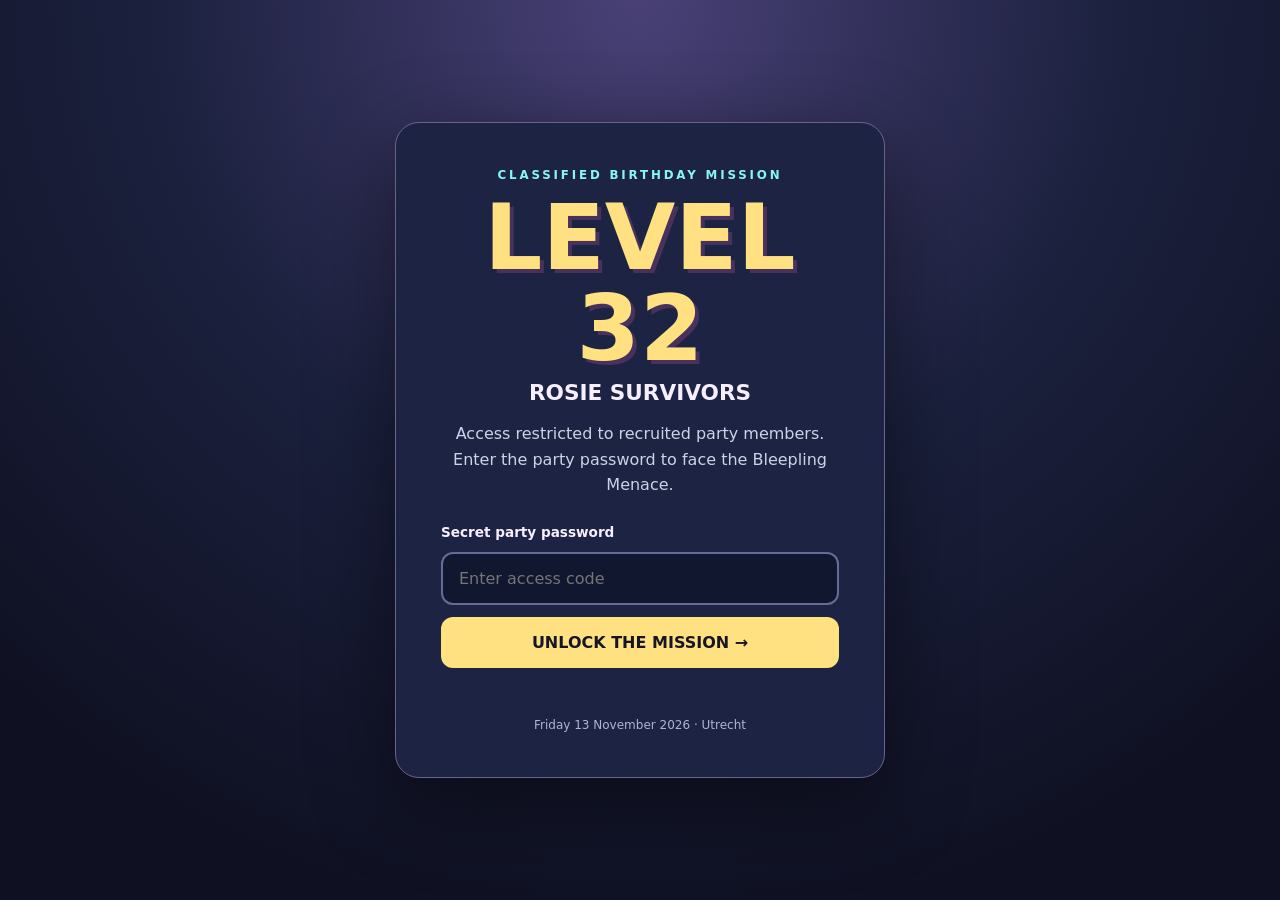
==== commit 066adaca: "Publish small encrypted password gate that opens the latest Level 32 game" ====
--- a/index.html
+++ b/index.html
@@ -25,7 +25,7 @@
  <main class="wrap">
   <div class="eyebrow">Classified birthday mission</div>
   <h1>LEVEL 32</h1><h2>ROSIE SURVIVORS</h2>
-  <p>Access restricted to recruited party members.<br>Enter the party password to survive the pug horde.</p>
+  <p>Access restricted to recruited party members.<br>Enter the party password to face the Bleepling Menace.</p>
   <form id="gate-form">
    <label for="password">Secret party password</label>
    <input id="password" type="password" autocomplete="off" required placeholder="Enter access code" aria-describedby="error">
@@ -35,7 +35,7 @@
   <footer>Friday 13 November 2026 · Utrecht</footer>
  </main>
  <script>
- const payload={"iterations":250000,"salt":"68CymmvJ0YIKP77o19Gypw==","iv":"jv2AKX9wiYTCnTv0","ciphertext":"jsvybpEo6rxk8Po3s60g+6bvtk8HZln33HJhUSyn2oY96THf7e0axAp8y1p/cQkqSmmJ+pAlD1EZcbigYwgoZ7ClSrONzu1d3Piu6AOmPedjgt7tm2DUUOmbH+BYjL7s4v6Nxk5AXjupB8tIfAxZDHYlSoh1vFF0gfZuI3UMT1ROTCeBMD29EhRwoYfoLAmcw1v8vD2ZcsWt+JCFa5hcJfDD5tD4APOl/iBt6ZUZDQBDaNugel97aJMNcTuAi3ZEZ6XWKb3yc+Z6CFDo1gy/ZFBM31urWuwI8DWmA8tVi0+6SgcOAedGJmNBqg49jj1paEiZkaHENvDCKu5vy5nhvngm6W7ZIF1EeS16N8fsb9w3GEyV8elA1Zmthi0Ap3H9KRX4kPB/IUVihIQhMAMruVbUgk7ukdO+VEjSAEYhrKdNASG8zfaCXFf5n4/lo1//GG3dEcA/g6v/K8mta3ltuMJ5xeZSjsINRQgvcaDdZE7tBw5jpvwUCYWfaNQW7KQce5dFyaNSUY8Lt6fA7ryC/EpWdeklhXSQOpbgJ0Oi+FXMeFzRdsXcGYN0caU5ROIYyDvlMkRGbU0V6GbhSjyq4coRHipRYgn3DZ5WpBGa0J2Ij5ng+2hJH310ppN/mBnWw7uvDc9bL3ia915juziQJsYQohfBbSadVNinvEnFR7bgjPkdI1vfio1kNzcUHb3dBR/9ujlKspxjtFgL6mxmyaPVQYrP6DQ0n5ZCM5aYQBKKFRBtOkSGdZ2H7uSuedu6wD2r74k5czXvh8Re75DP7QFGnpt+WeWcUma3z7cFWWPaztE+j9y/CIMogeCPdPLFOI5q/anzTLci79ukrtztRWdm8RJO+t/lHnVcviUwwGlkkzE5rLXAcb+rX1lGQ/LCEF3/DwhRdFwvN4FlRs6kihtiJj91xTxhrAeNE91sUbomqSQp62TmRhleMnRpGHoCfIw2u+N2DETbIMzJG+TRT1PyICton9wnmfo/i7NzidZSDCOVZf1rWzXnoUft9Is4uH/qiFTmOgRBp9/HRUJnWKPDZlPxNQjsFgW37AxTQ+1bgtaS8/p6/EMxXeLyzN4klG6ErWqanPFiuxX2xP4Lsfqx6/jqDt4myHjmKM2L1aGyUV+cRTvVtjPCghDlGT0IOWKtok59QFHeNLsn+GIs3BVMhN9vJOf3kDN6IG5PYG2tB0vjFnnlK7SKGQtaFfqX6DP8ziMy13KH45sMcuD81nUPZNrHkD0Wsh7SD6vKr+GP/2e3iBhbXIDw/p22rVgegjWUUPGMmu6lgtChzowJt/p/T1ad17Xp3UKs501owBm2tFQj6KHhjZJ/Jp+CKr2sY6eZp+4Fclc2m4UWn0dRVd11bnomp9Zl6lNwbNPaKA59c38Q/4xoQdu27KqEmqPXzyRtCP3xAdC5SLPE1bCRUjZ06x9nDToMY70lXGPrfPiHbtML2ZUQXPQTYICaSBD2Hq2ri96wJaI90MSFElL9BVcstt7ycfnXeZ1jkxcHUYmCse0kz7wdtN0G38hOQz7NnAWOpkIamjXaCJQUTiJjR2ZB/vb2xjilAxrN6BPEZMgDTwst/sNF+Tl5HZbUS6xLfRGtMDYx/j8rJ3EwwmKXiiElnmwDxKkwLnCtlLSLEj9x4D600dLMJLVKeGo/zdgn0BU5w2TB/lc5mqNZEwsB/GqneG+hqmJF50oXECgOGkeW+/[base64]/4qjIHnEuMjGBEntS9y4yyRBv1iybMlH5uYbJRgvaXa6ETIP+1Ryr5rxN5utWoYhHBMk48FrZAtq8gEbyONJWk993oQPd4DAHkmfhn3oboyyU86QO6Z9fQW2iZMytJGVJqUz15vVNHw/3wDyt3ON5u+S43jsVus2Z/KS683L+Q+6HNJaLYmqWYMWv+JaW3cpng7DS8SBkzxp9nv5l6cI6153vacSvBsieZ0c0utO5uZlziNw/FR5Egb3CpYRpXqnqN1BRqTM2b7MCABoybXonLdgbZwLDhRfpS/BGE1b7IeF0srHFZFKVCE4KNJaGHifY9hmRGbaqoWTdVo+Oc2A0QC/IpfDN2KWq+JUQiX6RAg3fGbRNIwaprihpuwdxhP535pE6A6bfT2dD4EEOzv8SZe7sqs4fZijakLQIbuTuq+ALjO6dqMjwsU8ARUBARfK1PDk/6XDyX5au13YAlG3zeVG9gKgBeEyMu9/aB4DHZSMRuvJ0/yha80lf+s0BQhf1kHtDRxqQfKNrWGsIBDsIYCbkqU+rilXOnAFy2xh5w/9bqqWkQjeWv6Za/MkTUp8QQl0vlgJFvJWGmqzuHYy4vki2718OiR82RqYVfJa2XO8/DTaGJnxRYfMFrGokifehMDazDHaLYlgQPcLZqkZDpRopvJKhQ6pSyWBlbBvY0npigSpW9j0zysUYRip2NqdNn1abMPxFRUpdTHU8EN/+aVr8/Q+tvNcDF7XzdDWDGYmQLndxH12irEpGmD6cVHLDGtQgec+uYpQF0b4A5gNEmgJigZ9fwAyqPN0sYaA3frxHY4L1sgVmV/bj/0k0TZovWxJ40t8iqXeDWAsLHP4MlB7lnDWDXEcubWiJLiNyzJhOYef7E5gLuYLBGH9XkGYsZ/xaPGwAjPOCwvKVSwJ+vwO882tw+uDESltOLGKdvgT32db9f2eSqXv+64S7JiL8QtkC3nmKfCGavbtLC6N6RGGXWB7FaYriavCG9UwGE+0njvBHu2z2RZogqJ/krAKqIV6cyqc8uXKaIKGlNB1pPYJ7usp0ip4HasTz0bxhtZowEj5b+CfUSQd1K+VaQjyGaCM7pgdjY6ByM2N/9fXM5eTIglMKitXCcVrpB+lDGmZMGGzIo4dGHeXJyA3UOMQe71U+8/dq4/cafr5xXywg4N9IR+UfRBpHDJ5e2PfA1nKa4ggp7Y5iWFF7eoWh26H4GOXCDoCOrmXSX53y1Qn1uXrKyc0+MK0oAk4ixyBzlMwcNhTxGZKpZJLnvWpnkKSNRb/1PTxTthNNOdWqiXni1JndA3Fb4W2DUHAQNwJxaPfQhcUE+JudoiErfu/UmuwXK4tmvxao/wILWHYiP9789BaWB3+OdXFce6tQMQRAfoSmMfVMNOBdZrrE1+KkpBCkqc4+IXrU+WFFHyde3dt6uQa/w106L5+mUHYNYK3AJetSDCjMLl/KmfoVsTyvfLKc1DGcnTeUiXKSSslWJDGsZbuNXnjTwl06EmhMf0BdhCYrQVBrCYv7viuJS9Djm9Q6v8ZCdm6sS8PvH0jYBmqFrPYewCEL32Q9SOxbLsyfAJaX5/cCqIJ93qpV3SlTC2bgFwnz3TAKIRk8kKSDprJ9m0IOef5PLVnbxrpJD9T1j5u6sG5wbFCuD0l/tQqW8/6pgNnk6jI5ZzPucgkDwVvSR3Zg795yYqH9+/az9R+JIz99N+LL5NMpgLJb9i/lI4sayvfFzPlLcgUScIQFQsmdMiW24PAwpCPE6O7NGLriUirwZBR5JasQZIuiqrQgjmS8lC/[base64]/fD3+u7cepNU6Dmihzv1jyXWvYxjyDSLyzCjtJtK1w91VGcIkJxIAtu1jpR3g2irnOd5XnWfCzvtCyt6ZHvgAebYLg9zeMMZ7sNo1usJhxLZ06hIbJR9yxOEoDejmQRISisbPC+9hYe1wv61K0kPwqOUt0xqd2cHGu28J9TEJgpbGn+nICtMQBGO+OhKE/Q5BkBaQU9sh4UKXl0o2Ccz004vnHUKzBxnE+/vSm9eFgBJ9EnKPsTGdPjZw7uB4ExSUzw/HOd0Z41WF99UmGtj52jpgAInhCvGbtekcDzziTorAALDxok0e/125aT/IcOQGenrztecIgx29gWXdfi1W6etW9YLL7zb+A4/uo3JL1TLZArW2MSWq7ng1qf/s+9yvvHml7rVcXWGWZA7zb7bXgV2Vqf2VrfqzNKKln+1ScOJEmqiEtyGy7sRJpi8pwJ2u6wuuBBVERAqey8B6D3QiC7yY7+8wtpKIjkpflvXqwe9k3nrWRLVyD4lyhXQhV+A16C6UX/Fz7OCsWM9rjtRj/4j8ec3UMAVZpm/kbRrEg5J56CkjClng2FlvJ0bAGWjf3qbtUHvWUk82Lp/[base64]/rb/xxNd6Nl2k60uIF5skR/[base64]/DjIpsJU/aA2y6bF1PevAFsO/1XKvxbfInO4AYQQ/[base64]/hUGDBpDe83m1WQ6hyjMvxhL+lXOs1f2xSwzoCAltf1iCkS+fxqydON4VSoIMkNjofjpWmws2y+AfER4+LVAFs8lFBB2jdxwXt7QxZk8pbuLR2Lv/U9iCJK1vqqkQP3pQ5ZShwWWhJNyr7AVUgsikSrpxwhxXeJC2Qs/4aGkvXH+Ym/xcbZAq72vs/5HR1UqV9Bb8EK1ZmEQhzzAj8eZlI2q5gUmr/1V3DauLS9c2Z5l6/ymuOd7Kkbdt8Bma/7EU0i3gJD8UVqeF6R1A3NfmatQ8v6xr4OjJfvLQr9GabtSOkQ25y/Pk3SkPiOdNTPKwLWrHlsF+IM/eKCYGheLc5wUXNrRZB4N/NqfxTKyKVXZXuQNS2t245JehTZyJcR2JxWj2r+WMEbDHD8XdTdn+ApYXq6G30ge3ZR6upZz9sa5pcaK/8JclQDLpx9VPR+0YG7A/hWYn9ozhbZ8YjB2PDW6PsbCuShynvLuvcBDXIXI0p13FAYotIyJmZg5OskHL/sZIQtNIuIcVAb/yvl8OlqO9olDcsbI5mDdmWUME+LwNE2Egl/UWwZM3ROCWrEdXUmR6qrRlpbLTe91hsCZlrUWv81Fjej7lnnVdbC5QeFdmsNMkvYBsydwtwrz2M9O+hPcUrfxM6LnVHnGpqo4lm97hXkIM/VoR59b503kU2pydaazl30uaIPvnA9bt8inor+PG+aH98Wqibl6pQHAIrCF3gFzbGIOOr4BXbq/[base64]/JA7ofhxz8XLjEkPc22fApMBmnKBAaKs7OrLvP3dikuywlLyI/cwgG+cJug+2FnxnGIntAQPsaApkl5lnDHdCSNVEVlDsLo2Q5wyGmsANfdVM13i2MIn+7W8ltMiOT0YjKRHpllB/sONqYwwWseCjYCpiXDcRsVx1V6/ZbPApOqrtE3KsJqCpDtj5Un3Tdmd+08WRvVdZEYwbAF7miE2hQcS0tyobLAuSjlCrrravcjYX2SRwaAZA65QYniVLgTnDWjjnEYoe0o0PmkyCsHDJBxB/Gqp1voDnDlst3F99DnCJe1kXaZBDO+7U4woH3jYZNKEhpsJBG8+hKDBbqwlORSUJRtga/BQZnsCR73wAwhcXMNLBM2xtwoADtvSf7lCraezuI+A9V7h6cA6MrrQMna8Wt22LqwT6YOtBuTKewL2mn2INq2dRI3L91CukH6VOaCuIqrHS7bnQ/QqwVFMjb90P3Cw/doZobHKBmZtFBprXuzRYFChpHUNPtbGMY+DVT4iO4blIgmMtwsnx9f66/cHEjWo0QZs4QJMulN2Y72H6oj9XEzM4QWFwEcHFCmUJUKUbyl2nFhNMj4ErrpHJGsI/60k4UsDt3DNhCbizFFPkK7RKi5271ssTynCLrTk6vWS0QVueToAtfU4mjvUfwFUNDVa7eaf8eX5ZwJq8eCLN7GVuOnTcBIe4MK6ZgW8jBwBPuX3/Wl4TSibaCKW5ZyeoxS3+2wnzUGb4XILVhXcKKwj6+W+SLVHUA7X0yY5LVqf6k6ZPF5YXSiSiUE2+uQEUkgzirzd98DvVoQUNBagfzE1jTwqSooN5ULWEUtIc34axcp1/lwuo+tx8znlQyAQKAWoDulfUTiJXQPDNE0gQy5Jegi4KQangQ9qXSFfmeteV0uztrDZG7C3wDCDEG+uZ61pFeJ+n6ZyHDSKL6Xrrs+D5IDtVMeREbA/5g1leMtJV+WB72oUOdgoo6cqFfHhIir6LzomhaJyoVBXzOLeubTZBfRNILeU+5K79EXHfOXqyrWznzZbHbNXCvKmPTbfHDh8ozzUFVLv80zK5dhPEdVMWkUuvvztKTjH/4E4jK3Dm27qlX/Tg1+gb6QmsW2FCK4Cs4D9lIJ/AZZgiUNghOtcPxAGhIMyoCG302JAmQVrIU0IB/kpCpzsOjYDd/EIRISCHm0Om+COBN1R2WO35RswUKLBsWh3tRxCnq5wII2+syYKt/hAjQnKbo5bfJMYl1JKUofV2W1FGkv2qGeqKOiR+xCemAGxDDas8R1h1Tz4qh7jHXIOF2vYg57GA7ULfDVQM3O+4h4V5GtTZxzKJpeR93rB80MoMWz7dQg39ZneOO8m3RXVHMVwyRZ/+jzlJ5Hg4DHYhOmmV1Qftpl5zJ7WLBC/AOVIRceQlIVBiznvd8J4oLdezsrBGgNvubzU/[base64]/5dBa3nhlAJq4zN98Y+w5+2hIyH1FNKCSxAs5TPQghHPERAqn/VZ99KToW7MrxZlezHg+Y4KOZgcCnyi+b/[base64]/oQJ6q7EeyXfzYtzZCeVvzoKq0CMIem/Fg3O39M9jgV/JtqpFV2nC4bLy6Sq0c1ZHHH5shPwRExIjUeWQ3QtYkXEJxKlWDvl3WcHWkWW3M0BS1JXMpC3ZQZdaTqNU1OaWuUr5igKG+YzUC/XN26VTI4P+jlEFoQ6puKtNdzOxC1G5zEfiEH0eMTGjfgaqJ+ifdungqFTZC3SNeGExEsnGC9dLpnxaIl7EjdHYyEa5A/hEiW765FTzMGrUZkdNhlpKJTeFsAXh/H4fSLtrFbuhSq2S9bXQwAPiQfxBv2YmSweBAkzXxMTCZdANy0uDzr0wm4023b63Yp3s6MNamWIG0OWgxniYS9r48TWTlYyMWVeBjKsJVDGM56CUopw50SU7EYK2MbMh0z33rQhsEPs9N5awBY4Ei3d+q0txeZZXASMAZ92LYe2DvSBsMFzVE7fIizyYpON5xnxRc8q/4r2fhBcmiUzxnossTaBP8IAWs15/vkM9+37uPXGKCthYY0BPREbNODMOu0Iott/buPiwu0dE0yoIqf6q62WjgpzXXgmBzeuVy+vHhdtpcZOaKTc/mQIVQy3OXyPWs3P83DwFSLVtc/qqNoqm8rrvGR/0yqBm3q9HKqqu2H3zw6gcNTiXm+uk6PgpYndQaZ9XI2tZQ2TAzVEwvFw/JvKPe9eAQ9RZo2xybrwtsnuGMf1JsO/uQNuEwlOjRzQmUuvwts8aQK6y+RVa56VAR3t4YdRH/Jx4Y9tocc/Xr0fDIvMwgfDM2bdpJcUlSbfuq/+f0uFyAajX2UFrYJnh5o6ZI4/Ppy+aZevdEiH32i4zHaEcSYpFtLAFqc7rgA5xhYaoIe4myG3ebj/jiDvggO8K4CYnkQyHen6F6rbVwsCQAs1h7CHTXDNxWYPcxBMFfbcfywcbf9MnIAPE1JsQByzm1IBgcYGPE+GRes2/DdEZEo14+DBbWmIevAip1/T9QtAR0yCf+9MvVTtv9UStWC8ECO3hlG3PZp6HDL+GAneFuA6lbt7tYhMdG2oz3K7/Tg+RtedJATbBaK8RA0bOFg4oajfnmzWIlMZM3DN095nJ83ZHDuMZbSHJzdHu1MavGlqYunuIyaUrztZHoSuYvESnU4g8+ZDnZ9x/2aPt7hm+fkQMbf0tchX0XvuBv9U5mSzsEptuYy8j6JSeqbNEvqrPA/gnVfU4SxxSmJhLB0bESVmCJGvhEPX5FfjPppn0ugqr0F5gZ5fC0cibalEwtUPLgYpfQyXruZYlPzkmhK1tmXdmHDhdnrZ535Vx8KlJ/c3J/voeyk9Ua8mX5rAPdebKjWi3ZpXXs4K86flPT4/+ZETP+iE+G3ZlbbSBZLU819QGTnQwIoecQxHXdCNl8WZjTh8EpJtBw5QZZM20R8yo0eG8TLOvDi4oaklDKO+M8WJA+D1LI0fKGjocHA8HAmbeYpXegAQ620WobOsVV3qYdxOkAmerPAAnALNzbE6h7dSjU3KEHxZuT5KXoSRNzbKrUwrqAtdJN42c9SVTzepTtc/mCyGHfRTvWtxnOA7R458683U+s6FRd/PT69hr7FB6zs5XMvWXZljPb15LvSENRpxxjz8y2FWu3D9RMG2mZf53x+194i3XSelIdSsOX3JDW604+4Z0r5JOel1FCYmcr7YueFaOKwCDmNUPkoNd2EXmeVEHddu8Ao/d8Bdv/u4+7beK7TISOxaL5w7AwpqWVzq7J2xP4C7bS5PRtgK8+3v8lcNhn8kXVXo50meIliqM0WkIfwaLxcT+W1tep2qaOVuf1DNV+XRumIaohz14uqV3SXPdplMOgl9Te8bqG6h637/qtZCGC9nqF+L4wpo74pzlhMRY+n05Ds8JWwO9AmIY16OAZ8QQyycETb3FIWLFca1npGsDdSayibpx07SXpcgcnljzoDaDrZ7EjBdqW1//z97GKPwj4bgNoCkA5BqJyFdyIUNK1JVh3MdgVppEeNRFUKQRVPVZ07tT69UpIHkAa7hYpMEVPdzbFfFcRbcQnBiBwGPuguWFAzYq3dUpdh7gKcQjA08VmMR3NjXxSPV77nTF2/z149qtVnUX9N/C1hfoVSuQHT9FuvYPxOlbj084oUY5q9JDOsZObhmsKadUD+Y+/ebYYnEEmWndzJTrwZAImfy4EWxp8rB58GgcxR+tG37tfryywIH/zXDDfv6ERurujm4GSvbg2dxMOJeEt7nOiHkZVUt84p/70QdlSTwYg8JDYpyCFoQG1UPMge+T5JG3NOjMpqpvSeppHx0/24y7U4UqiUalZ52NVQzVGYFCqs+rRLgbTe+5yFma5wGHln55xPWBj19Q8m/vpXq4et80Hvej8WQB++XkcuzRIEH/AtWhSXuI/Wuo/htdvOCVTtAUCh4gj5QGLihzQKc1Xovyic1gkbXhjfVC7bLaWEDrFPZURVoglUgsLrFq5m8r2y9Xhm04my9fmAmPiQKGFqDFwJi3FDkGdNcir+T/[base64]/rE1v9pIGq3CljjDSeM5dBFMvCVWGEg6SUzAdKK1nzhVaPqK/ZthtOiK95ybS2vRRoWf/LTBoFBVIQWWvOAFUHJ89aTQM4ynZBkyb907DQ6sc+UEiBb49f5+RnFsdMRg4VHN/Et9/U0Y84val6XjY2wdTPeRmkzPetWD0vGpzilxAS5EFolAV+Yb3DdHDTwV+xoxWV+y9CdwVWc9BbRIXZpd2WL2OI088WSBz3N/bUb86SYxqzy1Bz7cvsI4j47YovzSg/8ruKCXQSo2xBPiWCZGGAtBrcHDCjOQBv6p0PMcPz8Ee6w/f7QkbWy4Dk7aDV3A3brWUYLH2xCCR7l6JfVSPIDsGfzkpgC8a3QXmv7qu5kQT7gV5P9Ftby3u1jWYuV2t4bgGLw8NbvyQTW3wr43LyG7v9yiDhDpAXsRBK9wM4ggdlNsU6pHNkHZgmZ/36cTTkpfDZEAl+rfZyozz46/Db9FBBW88aaTCVUP1OYPdzalhUm2+XKgWPhv+4AqLiLoYLdvxLTur+k1qMXNrI3BOdjonvWt23HBj2ju+HxnAjN+C+IdCde1rSBWsmlE6OrZi9qzKOc6/Xj/E7tIMr/8h+SCUBtmc2xG/xHcOKkt+pZLORPZnh80Q6TFHNLW4/RiAKEObhYWy6Nu7goLa/PmJmd+iIDaezeThNKlLD46XgM1wFeKoiZd51liaJAKqxr2lCmBR6yZzaNh43pl5yMn+6V2XKJUgo9lE2iuDoQ3dDxXPJCe7B94CS6OsmtLpneflLush2BebVTgjA84/Fwo55D08PhuQJS7p0Rdf2mgnWH/PWKuKk6YYWRnpKpn7NiaWSVOFeCnSoEoYKpZfzQKGSvU8jJTkcosbut2Bbx79VCuEg5yFSMKQ5QV8Sh8/iH3S+1308DXKKxjKFmlSpYjDiabBcksgUkBKaLSo4Hf1yFlZtWV9tnij5uI9xvswTaT2ySPCchJjj1pvFw7VlMGm7/g6OVFTtxzO7emMNtkEdv/kE7Aoz15imJm3wkd+usUfiqussUWYgKY61hIfRH44I/wgJdGjM0WnrDgfT3GgQixkD+KJq5dPWzHuOtHM7Z0XPeAwtz4G6KqUn0Db5edp7zz5BDzB0HvXaEnd6uJBW6SUnXr9nLUI9NBhk/w2rh4d/aMR6FfiBg/LWI7Xu/IyN3nd19iG7t5KLasLmQK1vKQ7J2wpfSsisRM1+4cAHPpYq9OF4/pdonD2S2njGlILiwFgo5rYaBoDhR7G/222AP00Q/ydi+y6TzjSfSR4t7/P2jd61JPwbtlwoDTBU/OzCt6GxPes7L9eoNMth5UPan3UzzmwmxDt+/Dv8Q118U4qF3ecnsr3l1gXX3sD0SUqKdBBGydnj0hGF4ThItChrueRjhhUUMJH24V4fGNlDHFS36uaAZJ5tQ6Ndw5ef/[base64]/ONvuWj9Dc0NCjg58mLYzMHciT5RftmjzDpPwMbfpr5D6tv258p8pSt1L1sRS9uVZ59vnxs73b3WxozO9iMJLJ5gGaANlVJO2Um0TTXUW2jPMml0IBhU7uesVXzRHHpcWstGX8ASvoN4yEpRFF7BJS0wIljDVWpnVR+hrfndLGcDF0EHrMEA9tiHE/t9BM9VnlFRRQ4bK2IN0SshfoO2FTrRIPn4m2UTBBPj6V+mGGCXknsslxEehXkiMbK7ShdgNqApiDbS5HQCAuLbgxiQDRo7bLhYtH50stkTQ3sqrlAYgVTUzqFkypRcO4m3qDx97EHYvLiYG5QiedAV3/7FBGhg8jPW2I5MJrsCiP44wUh3qwiLg64R6JinC/aDUeTNUV+bbosB3SGIrrbs9u4xXhWN1o528+8mVoX4fSjSLcP/[base64]/CcThGksQYlSe600ZBootYcEd2532GMQ9Nx4vEya+hloDSrKTTlzsIzNd6ELE9AGUDzO86guu9PPKXujAQkdRiy7pVpiukUT7i6W6XQPbuxEfqP4/x344AVbAi/sU258ZpFV8+WGgItPT4X2GWn5fbMkzik5AL7V260ohwtXl4GrPUdtbqXcZcWxIKQ1I0hevcssyBU4nlNHb36ibyUFZrm1X1A5JsFdMVcv/XmgGGpZEpWoSHAz3i0rwdQe4zkYVydZx0b2qT/F47tiuK2gYATq4/+if0oqZlWFoBQWOt5IqUbz036Q+kD0e0GvAMAS98UsuaVCEgOL1/g7xths41HiTpD3hIzWqscmz8IWjsBUALOGqdqBq3XXil9L7RKLaSd9TrfGc+nM2Km6VdiVY76REl3ZB3I98c8l/RN1GK7cgOxspZ/Qv/M9jtH/wHStDxE6MZJSYIzTT5BaJVsM//uJW0QMcjaAtfYUMIkmP/cUhMYfE5uv3/wr4clo6TRTWsAcWDiy/pKhU9s6jOhJBgJapYR4kqFqCKT/RsKgiHNg+gkUw4zh02AFKD0egnnh0+EmBTLYRgfm2LdglSf9nHFkD5TWio7hnu5E5eenQoraCaLF7YYLAAIFHVfj5Mpzl+fj3oCEpolqkhgNntZOo6wK1NNY/[base64]/6iwvyJRAzYjE7lCKWD5GNtHdtpeGYdrxHTpp4O4Rmp4UohXE5IdArEV9YN+YvEAzHwQZMLWuAapJqBTno5TNhVXhoRCZyqpo+sg6283t7Jv/VJw8Aaas+GtRffTlWmxIQ8IXwzik4E+zZFt3F7iCbK1O35EKFXEPFdU1uP8ZUDB0IIBC5y88X9WLeYdSmGcmxIr0WQcnomi9TfQXU/bTu7cymY3iEjMgwlJIpg7gkUq4ee5POIv/PcWOWLbjp2iJm0OjksC6wX5YwvOgMNwjEq7n/jlDYWM/9DiFZxZm1EbxGAiuHIQvS3/eT8VDjR1hR44IWnKz8sJageFDvM2atI2wCfI/KORIW7mex6vtR9cTiDt5eDkNNgrJiX6Si03suei1brUGSnKoyLIaUPANnMWVE5T5j//DX0vA4EVxcJ+N8VJKk/nVw7rE7wBCVsAV7ITJj3nlM/9PDLUelr2atLvNceO2WLtTVyHdv8plwmpwVAr/sHnZFC0JhnnED2fF3ukHLHZ8UbLmWIk2L114YCPu1pgHvWDNUTkLk0sCnwp/EAJ/GZmtGe4cYz7HYHg5WJEhDKGoFxAk6a/DCwC+jxfsmlHT89T9EDMVxcKnZzEFPNR4SNmUS2Ic71Txz5a8HIgvrpLYSudzImSM9Ht7cyltMJhNobAC+PbFY+Tq3AzVTIfO8E3ZXJQyYSKbr+MjYUR2H5Sh8YxhzpwMyErrbbBlY8g9WHqMZY+ZZ/wQYEZ6vhqlZ7lXfLzQ3/w+xhHYAQbgpA6yHLbNWG350+25whm/6vfl40kRdm3AViyAIbO4gZCytJSlyywcACxp/xyDUEvFYAbj2OxHtsmAi3VTdNx/8yPpH9NO67zMt+vTUeJDobpHINXWRbMM/+nLaNHme7InEaejdVbeFHKb/yKkmLrsw8Nn5JWldOHPBOiTtfAeZ5DbLU8ULxy7GGweI2QuQMdC+lgQCNFMjaDe9LgpqH6OOb9KCkYoqgxP6u6XdD2b9tO034H1DPFf4N6DnY2fhOLp0eylNvWvXvtAAEDTRQyOqacCwW55GUQN3I0TS5Zgls/GRlD6uChTxfDQA+FgMNbAzRRP6Hja9gEPp6Td9roGzCxF4vZleNCTS4Y/Qk8HfG7oGX7Uh7u+tV1AviT4AWNbWu1IRXjQOWl1C45fPyqmYZU9/zfsEwWakR5PY31mnweu2qrbdeRoulglZuGM2JM+MKJBKKV/UVW1zVHKyn91gxiXvtXtw7D1YAUN/YbI/A1ltfOTjNbfWaeE3h51wADCUmOTVyh/Z4JY7lgs0Tx8gxqvUorqCHwrBBnsZkdHTl16X95kAGPJjdrXFpIePAxsfts22Q+m2rL2QAV+cW/Osom2VE+K7VRpKXKHEyKButKeOBsprktMIeHVhCznQpOE5DohCIIhi32RNhUFs7mh4CIWYgpdXlRAisrpeJ8qkM9sz6eLe3mfbLMpJpaQGboWxJ2t0X0mokBM4pA35tjNB+rE+gKeO/V44InZrODSCfD7x9ZmDG74rG6srov/CacEOuFSQpunbq4ljeLJ7VpeElJa+kwgg79qobUqeUpKlGzTVG6mBAwUnv0WtarPRE6vClmj9HGIjdR/8aVage8LqHEu9tgszt+YtFsK16stLx76XLNiqCs7NLkk5hxnD6dtVtGqrtSGqEKcatGT44VXdItG0spBPYOgiQ+GOeWlgbkNr7B8DKyG8ezkvroDN5c7TF+MfknLxQsjZ5gN7G/PxJJfg0sTvUqbKPEYbmfu/fhIsjbi9Gvso8FVz5bhkIzM6pCOJtqA3qrQyrM8t5Ftb0qCrVOP7R7KknA7ZW5vpNOw9zqx4c74RQxMOKsCdcwLoa3hPtDJ4Qhpo+EM0RiMXHPbq0jDmCmu40FY2QuZzCWc7Ic1TS7J5vrhdVvyZ+MxXkF/is3enIJfLOOFiZdiCsA5DtNWTh8aIEesu7irqzQYOWOigkCL8NtrVQ9RKw2icK8v2zDat1Ntz8ygHxE/tkVc+OcDottPrcxtuUQmePiuwtc07576JV9tLcJ+FWOD1aTtmKNu5cG18rqzm8O2HaFGi1uoD0aNkGHj73uywuzBVmBkenm9sHPBXvyEQN2WW59yNTaoaQr2ddwh1SBHGvDMkbtNkxZIdU9ZcCUCC3RMmb5+aVi/mYyaFMvG600Cg0mNxxVVwDgu4iIasTF6CZpwng77aiN7rbsfGU6pK+igBx5QwRbjvL3hKVqzABihN3wdjtKGfg4ACG/TSVi9tRj4i6jo9oWgIijYC+bNA06yddnLYJbnfd0kcu+C9CYdIXxEvcaoVMYSTdSLEKj0oOu+c/Kv7R47+qcxzq2iJKL/MvFtODYUaPkzxxi6QSjWB2bNaPwnVS5CJNN4qlOe3n51PjUt7BXIY7HOXUo/[base64]/k9aswSQ5TBTTSjzQdlXJL/prgZDr69nGfkp+LeCjB54yaOODP+PiTeFD+1yrDRrgHcMtFhtjMN6KasXZgXgLZPDGy7YioyrA88mYRse2QEIYOR6YVPFBbb8R9V+eclifsPEFTQBFCMCrse2W9i/23VHC4y9Bby46Ez/Vb4/CC1/aPC9q/cJEmofOuQN45J5NmkXE/1XPxSRXLAB6WQ30f0UnELfA2SctK7vg/q+mYf4q8yvVFe8tnYO+Yue+l/o0bAlYy785OoXYJmux2cBRdgN9CweTYwgIUJYzE00IOwto/udo3Fpe5V3IPUY3/VfHphC/OjUzg/dT99p4WH8/n8kqNNuMgHMd2GZo0iMntv1asRJT/cnTdPYeu4auf6T7a3zF9TElHhdFIRqaI3TAcFC5sIQ2p7r6LRnjFWQ5WM/gyGVOlZgSHZkZ7rhkcUIFr7VS8y/fLYja6+uVhRaF1SXVEa2hlBgBDzcydNSWd5LSp7Pllj63ugAONR4uFdvEU6cGDuc7JhFnSSwnnKpa9DfpBdrV3oJLLqaNib3vT2XPSHc/qBFkEYg0gq47a3t0NY76T0LmAnnCaYR2UYfra3esQjVQtF+TR8K+5nyc/IcMrcWghwSzzm+7IBC+ucWzj0i6OJguKBmbjaQwEOi5smieLVPbiukxg0Uq2sUvVph/EMO/ChKnca1fKciS8ZIxNRFfF6+zTpE0FsFg8UdO0c9TLClOx1IZ/zU1Arc+mJbAPMBt09/+VVXqDtNhVGsRwSOWkuFVyt1u65lDU651Y63+WY036h9KwkGl7XITzAuxwq8IIE44MaJRdX/u7Hd9vlO3oYyqm8Y38e7QGkcuRXegPyppBRj4gojHGLuyCTdU0HzmTpo2i7nWyt5HN7kh3J1yzOECZBSFMlexBZYpjEB035G3JFQqNI6opWZ0CaJ5yqjONgtuwKHDOEE0Uts7Mb0WR4MKNJ+AXOb99vQoK3mEZ38pxzIyNnBPcN5Sl754H8UUMy0rS+pm/PKn24DVKA3UYuqprnW7R4rnRNjgTq3hpAIcuI0ozDRSVlpZWMv19U6dA4tD1JAAlXxmCRTLTC/8sxS3GiRqNb3GwCfxseG7Rx85a+YIFVvt1HvppCF4w03CP+gUVZkMFTgyX1rSgf2MXJriY+pOPyJAjf6O0Wo1vHIeljdVcyYNbSHqrJsY08By4Asjd+Pg4RoFyK6LNXoNa0PLU0+C7ZlzrINhPUFg2DwcGnAt6g7ELg+1H0kwE2zBr/Sh85ElsaQHi1a56sofHEPXqPgTL9kOgIXEXYG2gbKqJ2N77PtM67RmINn61Xs5Qe5ngk8Sxm3vsOiFAgfiJxSvYPVL02Ghnow2HaBz5wVNaE9eraGNpK5k5UZLbY5XgNoy+6oRuIvpfOedjKFqfub9G862hbC+w8HXWQBH5z+RuIKd8Wt4/b0B47pIzqcf9nr/nMx/J/jnSTnNMtc8dc46SDr4PdF5v1edLdnem9yQdVVZkhoW4/atCSA0p4UDGoPP/O+VpW1ln7ZMwt0thfYlvzrRR8eV5Fr716D9lGcpk4K20ix1kMwEXdMpST/3nkJMm6aJV37+AVhjIg4xvDNEdXrw0RxaERmIE3TukCqSoEK5FYgkHP0HyE1fVaLr0Uaf3zCq32cD2X/dGDGCJlUM6bQa+31pfq0uhIMR9V+hkjoBmvnTFmWzR4CHN96wihKW+PqA5eW9THF6nYQG9P1TZhw+Vwkc2eH0nvXc59xpeFPY3mjTNZUfmbTwaJC9t9S1uVtDnA5FmRokEeG0r3Od5Q5BOfrZiGKY1pLVIedDFHCfubU8olafMr5tbW/KsNrzEZi1EXu5ZzAEYn7nn47fijeU0bz3ghQke4JgNsEbgzXNY9dKIvuzTiE/auKzKT9N22L27WYrCNDc1BhPYzmY1vm9TPNr93miRna2hQSuh7JT+kgR9LGcf4nfW1wFbKAEDFIKWbCZNJnXzlNFmh/RX6maAA+cMyp1TrFiP/CKo5vDErUOrCO5VU3q9+T1zgpDgm6rRQrlIbuFcGJgQSO/NI7kHtd+byhynFaS30VLhB4g8AyX02z8Bc4qPCUL/[base64]/rPlNAByqLAwfd8QpEXk7NAVDGqFEtlBqf5xK2kxxotdIUQSCt4HaWPerKdqcTOQSI4UyNTT8q9VPv3EtUl/2VX69vzk1cSDPG8EHoNPUso6b5No04bKlDF/xhLpTrz1keezAoWUMWURLy1APCJJdhFubDSckkTkNroeEEBXAZr3jMcvlSHpUrTPD2E30MoWffFx6uHXvCLfplkR/h/8mEveLgyooK6GX32Pj26yOQFoWrHNx8Qif7emoKKfWywpwBs7Sz6j+T/FVst7/umfGUF9vt0Fj/6ILC79IfB36edJ9vZtnpailmG4QzjjRJaRxQh6k/Qfi56OOPJLyt1+qCdfodHX2RApiySCw5/pwgzuu6OdNlJZKAYNkej4h0ck//Mft1qGJeIwfF6T2ZH8PMGUSMPdEh/Fu6f6pxZYiFL9tmbvL/VWZ7gHHGXirg988tGdGKfa+vQx0B5/gSRo8KT409oWjU2U5sgOm9NPlGEit+RDX9fLBT+uH8A1fPmAyOOjxZPeutQh+UFrMgJtS6WiaTznyTwNZsGl2/g6iDEMiLhSvMdkKbY5HUNXxGfD7kOebDEWmeeHPXa1DEHwo6y8j5i2s0pFEUCXNX+hQmmC/cNuKg4LI9IXC/AqlrN3jwKHJUP52r4HRot1dhu5XpjnvlAEfLHMM2vdIpXhQNWOkG5VlpOhHLHTLDOmhnfq1bYH7AGQ5swJolX+5/H1iRnGFQjzHDi0eSX2MQRhnCzZsmwmllN1LbARcqkHI8WPBEYX3HgmNI5urjPgUvpa14TrLbzx/5Gp2ii1AyK54C6pFMpjeL9FqB26OFeU1KB9etiP4Kmaa72l3jqkPhcEUifdi/tlSoIkxoD2jbwDO2iXXCI5AMeSgegUahfsxPmlGH71WfBNkhWHvyfBKUnbAHBLOnVAwfWk1cNUCE7IFdDg+HUwpu+rh/LvEHzpO967rWMzWCq9z4jVNVbfJtUtmgh2bXoR9UP9nkD3YwjOXi4FjwJjf2fq43kN86CKY+R6oAamxLDzvRT4p8zsdHsgyiZc0sN+n8O1ujVfxtA9Cl5/nZBEJBm8vfNkaD+rsCpLu4e2UGdWyeFS1mNzZErY1+VlmrqY0/7dTubZGyXB6wlp2LzZaHQdZIrYg1LxiXrjS0TcrcKvM69FfiAuBRmCAlGvvZzX+w9vAg+Hr4M/[base64]/MUHbWVNVigEKvLIDfiqfRZjPdo5g+KlyEg9S46KasabqHax6376lBmjQXQvpmvvbIzMTi2raXh0DZ2rch+mi+b9tqKUBDv/oG/Vh1ZZbnvAmDCVduaJNluPWPCnFOz3P0NaPV4XV7LqVk23vs6LeRdpJfuMQ1nFfLHnuZrHkwEthKCs6uXuth3QOd/heQQWl5bnm6ygmlG4Js0j26ZvF2TOXWJiqz6/XbnW0IE+3UPkSHGhZrhMRagQniQrH77HtxaZuyoqe0JGsxMtzUQpgkWvt878eiVqPgJlluC4vdEVQXWPee/o+RziCPqEb6BdM2rw1ZaNcBZHS9wlp/j3xcu5WNq6eVLaSFrGaer+AY/+ZXtKipGHZvZ4v7pRju3E6oiNwMEdtUpJdjOJf97vDI4yfVo0MmeuPDSybU9JBTSirwHpNC0CLMYRtwwrN6XjYRbK4paJ3kfyDU98SCSZlcTsXhvdb0b5xEmD0uDi7UEMJnQhVF0oN9/NzvUWwRIkEzCMS1LrEmzD4wp31osKBl0KfaduQNj0dM88RsnFzey2hbCv4aUA4V3T9WBqxDQSnOYtN8E9Edt76LxlfvslYl6BfjlXFZeDqkUHVWCdImaJ8to/MeBndDVb/RiTpjEneQLL9eVdWMpOY6a/ivOFfwpZLD3PxZYFuL1LWJ6fM/oAKHayIzBiGK+YjyOeBg7oe0d1Xr7E51znDPaVYKbKUAjoK1ssKLCOQ5osxWK2ZRD4nfUTuF9Yu5xqq9qb7o4wDR8pW51VXaGjTbksUV/A5JbanIKifzOGakWMDwHEDnH6UK0qe6FnaeBa0XjqddW/ExAowHuCKdMt5IQ2XHDYd79QOrHxu73QXzv8QLndYVPC7k7YB/3sd+3xkR+IsDkdn+Qmm/VdWAN+I/OmLRCOce3LZXwc7C0+d5WED3dbLOO1WEcijUENcxrPMf2z9uzf+gyviH+GPT1kWbb+s4C1AX6dx9b1V/wtoM6cqxQI2kprRo6oNki3K5fihdTilU/f4YHtkKH4BmdMbxkUf1kRZbwEuqDry6LDAQbfTZhCSsl7bGY9muMxtEeNNtXcJsaWWLbFZ8rLQvfF/JkE8QK6Iz771Xdr0qJyr5TgWjW3JcYTiS8XOQ9u7OweHmlnNW7nUDCe3Pzfhrpf/IWPT4RAsYvUwJANuKylljAxQO3B2IIwvxA0XSw7JB06KE+m6wNcmqRDqHLMbYzYS5ciIssZ9/UT4ukNyio0HMa1Kkfu51amhz3K2kfBvkFYgLgfDGPa8jqRqZ/vaZk9IsojvMfhdpLmxscv41SVj/dW3gPGnUPVlirufWlVo/wky4s10PoY2cFhqvNOv1CeOyZETZnMdGrKgHVqvPRVPNCyS8AyoTlGr6KWOaMaJg3tbhg9mPRWnfULeouMi5GDT8vp2BTr5ZxYCOx+WsSIcaOUAT4a/CpOEPSJxmE1+PNlrheUY5hhk8hH6pVBrqHv+UIgzUPVWgihSdYnRSajQFQb7R2cOc3vDXy3AhaqYrjbcDZWbDwCHLayUosveYBau5yiZfHfRYva2F+h/FQasFKDanY4bI4naPwIWbOwM1EP0Oo/AYobeNJQI9HXU1TOl2hpPSLubfSmFoJ0+1btcSdVJ9P1H3VesjL0yjoFCl/K1Y0fS3mUdOebJQFZ1ABmrZbrKD8uDq8n6/bheI9JkPWtcwuK/TZRL5m3XQ8BLCWgRapcrXw7exWj7cf23lN0B/6kSny8tYOTgnBOIMy37ScMQjmodSZyoCcDvHeaYRL5SCSWcbREYKojSNs25OpbfUOLPmRO/A14uOYbTbMwAdxYTNMLxG5+bdi1KPbY1IGrcf1ZmNjWrT14ClykeIcGaT71tpfhFgtiLzwC+Yo5CPH8m4CCYPtf6yQ1WEwgwa4a+/kuK/zK6XnoxVrUbTpL+tM7QmOEG2mwUY5R7HJR3GqBQVLVHmLsFpdrchvYjGRBSPWl/FD5Tb2JBmYUsPiF+G2Yj18qFSK/3+rfPoNHoOV52Gd3kvTej2BXyaFJo/[base64]/8oMksrazRziSZhkZGV4fu/QfZpH/RSWetYG4DuyMJ9cC2F/VNoYRIdix/UfIhwnYehBU/GZJ4Uaq2RHi3pIYM9Ky3fjdQYgNQ/ysa9HbeIVmjbD/mYydIKbrnKHTeQfsTaz2svtkxc+1jCNRpQmtQZEtfOu/6La0YyS/uPQRID/qumk4J9Kv5lJtcNsSSZmGjSNogN0YrhJ+knRGYMd0u3WC6vJs6xNyVSqtyhWNZjr5sKpSZGVXWPYX8iEfPVwisDO+uOKbcy/LmqCUlt4AUjfMS6KDaz7g0aAcraEhoepINd3ayvuMkswBjJVWhB4gnFmioQOtmgJ/2y8aNefWWp//h0dRQRQI6ANb0lC5cAVgrvsuGFOejXLIJ7TAxbqAbzj9h8IAy9Xh6Ce+T1q5kspbnVfdQ91otYCgpAGhB/24q0Irc6qbUD1znPkdxE+8gOraW5+XYfxh5DWL2R4ftr73Q5VA8IxV6XmvWilxvGKkX3d2+bzBd58tjM08kdtwEge0Mj57akRHYIebsW+qO4/[base64]/WO9Pqm3NtYu3ABUP8bVZBL2liybJajdD7JtDWNVNkuIuJLTFyjNfIoPs4UP+brF23jIz+x08LBj68ykJKadPlRd5V4HWj6YtXl2G2O9skhceSEmV3wk6/UvxaBRfGgHNgeg+3d7JPfGGF7F2oj5rj84Z3Crl1kSNgMBBchkyayO1a8Em5nLvksWGbCFUWdp4VEUEG58dOHHR8FD626FqzVPgiZvypgFRHzFZrg0qme/MCc2IeUNjJxDTwa1Zp4CZ8N/I2Vm4rCpgdOasXprnz7zfmughVhfkr+O3tpY9bG6SKOa8lbhax08vTSsGuL810PBWjE64+j4duosyvrH49iEJPvuIu+nPdFZ4YQnM/[base64]/2CMPYPCQ1Kltf/LkNejOOCK1qBSjknsPBJU/FcljS8T6zS6ebDTV5wOcD+EMRdhrcC8WJ6n4h4OCIy8LAIVuSG2YsAIWFw1YXdmatvojmNfw0Nnf4OjY/YCUpFUpIf14KVuiaC7RhGvr40M1KcEkn1p15jWUX/D7bU5pCS9zc6oZfgMwO61J68udxBhJ0ft+dhxDP2/i6HFH7ac9LT+igx0oh/QXL2g7ttmo27pR5CuEkiPjvaYg/vSi9cvcPGQmOOI9Arg52428sTzA5VqehNt8dbxmiohgin5zv2p7vY8MQxQW6+VvJ9cd5nunL1IoMlpm/[base64]/ECnjj1wfc+ZL3Gm4cBswpgdvveQXBqpYj9wFNvjtpzWDk7unwz8V6vdVHqptiSVgQlRfRdYCdVKadL1DevYiAmeclVNzp2lkkyyIH5Cfp/QOVvgFXGA9zc/AmWt/NHX3V7CZKw2tSTSftR62oxPnSs6l89PasaMIUOW+MQ3ipAqjHEdxzY6oFu4SSbmD9QzDeclnq3+UZAKH+1asKY7hs8qnyGCXDgO/Ne4sMoqEroVO/d/[base64]/4EC8sTQ3v8VWRM2xpcdBnFgs68C1c3WjVeWaFksb5SWd/vVKnOhhr8uUvBX6rAn2MZ49r1ZxZEQX6qZHfKDBfhAXwQIVWSWYTnZckkcYZgBZC5t+LLucMG2eSssGGvMmxMR3YgGE6q1IRN1I2wc6xZQCdXfyCySDnIJmnTKG48bpxNO63HvHK8E/zmDLiWAm1swpfvBygSL5O9psRUtTyJL2rnIFtLmvc5JzCBggkrd48BQQkqflyZ5Y8ZpPbEDFcqryl2onmWusjZnJuVdo3dzR8u1n9M0rDnemCnT/H2dWp5iuHZXGuFv3SVBlSjLreHWm+jH/kmoJicdgeK8FsiihErZZI2uXUniFmBsPLn9VBTqpG2/etJX7N8yUC7yX1C9p5QZLjI5YZpszJGkOhzZJSlDnxNUclRnmNBIFDa+y0CJ2mT7HM2jQBEfZrYBfR3i78a5/99GCEQgTk2hmMi6YjHAwPyAL4h54c1JzzzHo5jaE80RQbkW6d9vlELa/6ZyhLzbhMuEtWyDMWffRzWIQ9FNN2yqs9xWUZRk8mWN32r+u9D8whS4LYcqD9R4amKuXxxzzwxJiKSgDhFr3Llcm2cLHOo+sqN8pM1hVvw8QkJ/[base64]/8tbtnL1tQngxpuhOhwVpVk3sJkUkkBJPl4C1LUoD5JM9dK5kX3HZU/wJHcHltHzXunaApoq1ObQE3zHcmeJ6LbU3aiMW31/DwavT83+I1hFryPAs9swjmnoHftgP5OnLmu8tb6yN/AVDpLz7JTZAO9ia2Sj+gRczG7fru2XnOMikOBZugHUlZip7SqwzcHCmNiogIO0AnnJFLWbvk8E3qqMfoMtkAwwLNwU7yheklQ4DUoLRJj5/KCKaAW5Zpl2YPEm8cY6Wu+HZL25CtaAnceGAW5js14EYXY624bHzIIRfdKRJ1B83dFQrVfr/tAnURvw5affgorpuXOMsZiXzuQMYcWQxxTNAXQZMMR7Kj35V/y5GoLxLXc9i4sbJWBZePxaKK0geDjWqXLohr+f+IkwZDJ5c1K8uWeY8/7LadXC99SbAVcdBTH3oJox2I/gIsuIcblMgQeX3I8fGfDi40FxyjV7wyYTqUbRZZQVAfglaCIO4EXC9g5DkPWzfP3J6cQ8/ZD/SiR0+X1S3sDedJmokhg+osiG1Lv+H6yLS1pvWaK5esyojIYYcO0ogYvVL1nbLmPhgVfALdVyPlRsRUA6QftOhU3jKe1tvVKUGS6sbVARBRYQLbZpTEynKv3chv9F1sWjYcc+rSLx08/POvurxaNMXDOCVhS4Pduq1OR1fkG8k3O4G7uL1yja9oZkH8vvAopsOUJiscSoWlPEE6EfJuNlJk9+2mjguqFgLgH+7iEBBsYpd5kc0KDP6R3DZ/HqJegsyYJVSA23Rpt8RW3913MrM46jK9yyOf05FA9MBlyj8DY4pY+rNmAQYnlWdi+o+rkheY2J5VptPWSp6kmAw/[base64]/OhGCbhnF6pYWfeuDIbipeB3lSkHoEli4egaFsrFL8TGfEwUOoH/[base64]/+DTgqYyF7a5SFASwhciZOzj/lcp4ACbx2sKtbm/m+ahdFJYSwfX0M8HKoK+NZPRaivSKW/2zobNYcBTp8gUVPy34BMvjm3VacpeQ0XSUmqwJPeu8bWpopGUZI2fRxxELooyoZa2q+Skr3vWXABDJuja8j+wM0xAW0efTHvxzjdpxzUYEYqkBDU2Ro7SSEoC6rELr+FzFR8GM9HUtYFMTLlc289gC8jImVdWweFk/xgPocs2y4F13emkkw9ee1hKc/Fa01nnuptvvMl/ttLCT9IWfGtMcLoe2yFeIQ/5nfjTUIdzd4r0Q/jE+51fzywjLaVJ0/+CZJCgx2Uzxjwoub6fMY7LRzrJ+LlmmADu2vCU26aR0BiVG+DvZS80nwo2JAs9LaWxuxCs7sGqcwpXqSi3F6Be8LXc+sujk/V9zydIoXLj19Kwjnwj4oCoeCqv+solOSy2ao0Z4utDqQvJJ7+YFkrCX+Jomeu2kj5xd6uj6bFCoJB4hFOypekmo8HyfMRkCCgGnbLm3JVi5b77xPC7Eo/wUCSb6UfAxqeBimNTPavrPW6NN+QRI57Q/6erxHlLmvcgVoATrCLTSFJUyo2ZlC5L7GjyaYWD7ZSpZ+/G4Aw9/VRPo8xwle+3YQuMpqgfwzuIkeH5u287y/76s4IXOAr/fbya6TYy6yzN0GNp7Ka87pYohYlXV3FeL0ORzCY1RiAIuV9hGjm+IDpQC0J1PYFdCttSdNTiO2bP4uPbkvhDWVqTQf7uiBSccxSwb27WcLKKiuix1EjqQNRal/FltnBY3oRmnpJ/c1tmheOEp8X4mmfKboP8RFwnHpvIrVH74/H1mlQn8mTiwOwy+jKL9Dy8Qe8S+qkHfImStAOFa+zfJ45UnzxT4Sk+BKlTzoMKLqc3G4/a15t1Tcnj249eOqfEuQXpNJjlADY8eGEdD/fVB8LHWjHyfGXEiBf5I4WslO7KlVFPSzW8cvdyCc+v/fFAY/bXCYy0aC0qglURyIs8hmNCBXQiAUoK72Q3Syv4mqAZBJ3zkd3ilasUunfLrZB5Am5/[base64]/0VZdyMSgpEnzO1ZXVD0tGaU64sX0CR5UTrV82iviwSScSEQf/bmRKgjbTP3pxoe9m5/NHD/bGlT/jg7BsrVFGJTqYwv6NbEIW3GYyUDNGEBwu2Fq5sH7reiffcLLLNT1qF+vMIVOA0YG7xaS7pcNZwAsSH7wToZe3r4+Qej7mB4Prpgmg1lGIN8MLAHR/hrlHjVNFcTXXfrF+ncGbpQZOcRExJPxP6KLRgpfPnz4U8diapxGmIUbvNiOf5g8SOQ67dmZh0NWbqfE0KduammAr4E0wta0bI5Qf7hMCXlUx1BL8PmiXeCvc1I3WEGx/Nu5ws+X6tgmlOpOTU76uPPMTpZi4qcSzsuUM2dbr1PMhQc6wVXn79ChIdvaVkkTVUJRea0nd0GBM8k2asbjS7afj73/KG0LAvFQt9btGuTOmWW6SFq4jr9VyjJ80k/CjERvBbnIVtytEoqO3T/sDwCg2jcVe57Dkufao8vxDyyEeb70mIYvM/bI4Zmj7Ypk1M96lwg1+RuIzSXdaeUAxRpmA6RrtGP9z+0wvg9EeXPFKlGOAJrtNzQX2xBxtzum0kiOhV+waxy8vq3BjJDvRYsOxIP//bqvwvhbtmUYQUwxHahuSA6FPrcfW7seWL0SqwpwOGcM+1mlZpopduKSmFOU+dqoGsifww42TPULOT2N0KdyqAGrMKYYNHFrgzvkFTXNLqNPMp3SAJTTa5zAxpXXAMBO2pM4boop3wBiUUcQGmuyiCclM1Cakfyed8rZKPV/2bEVgENNIGQufJOIrdeszDxaORv1Ig3P3BbfW7AsY6EpmXzmBLLSITeeTI2dMI8Mfc5e/g1j1QXueIAqoig8PyXCGsdvAW53RKk4sqGLkPWtRijtkG1wcO/b0eSJcwa1Oy6ET/LzGsS5eYDkdy34AZqu8zBD4l58XFWDkppu/[base64]/rnLZo+dJLQQMFmdgM+28RdrekR49D1lRJOu17tbC/QdSn1oz1ySrEnw456iZ1ap5CLxyCCAq0O2Nrmn0xlVs80iaxrppDB4H/Il2/aDBwRQX4neXhBQ60tSYCVjXmvgcoprzG3H1LNOhAmrSINvrd99aadGqYt5s14YS7yaaTXODddahnID5IbUVoAN+8FMmc2oyTF8M/ktan46c138lGkK8olD+japWce+pLTFm51A2zrK34/Rq5kyrtfya2mT7nOcH7qxqeN/EJsK3+gZ5+A8EfExcFmYJXcgNEfkLKB8kmLoXBYPhP9OVrNz1KcwRPBWtLI8d+P5wSe+APpdn9y5dDs5TQah/ohB11WLfBnaTxrbDYBCnQkqpHGimpyHgREjLvQ1DvAN9mVZuI0kcUlxIye66C3UWxsTPWgdX+y6wK9WQOgriEs/IzVGJjXtPC34tz9TRmxuWuDOedl8VYsx/obLZf16iMW4A4gLH3tFueDCeDLsBb0W1e/jL4jTU+m82EJw2tseoKMx6oU3tLjMNIh6YSpVivCTeCdHBYZ2k/[base64]/WqHPVHAcPEBtalZAB+963Ujcw1migp8xsiOA5kK25RqSs6WdJYsZSGKQsQlTQq38x9am+xCcVVOZ0IuocAUqmuN8nQCrcjBIV91jz1oTth7t6dIKrl/n3X0te18+t3LFlRv0PGXsCfnadWg4daZipVt8JFhXZX62PUgUrZ3ejLKOMb31U5asM62o2BJ5QliEsx1jucZlOPz20XvT/Iwp6Q0kYMMWxsj5PVII6V8JkpwY+RHGQDiqVv3GrOqKTr4Y7REsAcIRB0bhBT/ITI1UAnUBkHa3XPEnXSPcB7ZQ8cQYTj2yavRQZizTrSseekA1Bv03FeTR2JEQPByd1sBupx0basdX5Y1sABtso1cd/IXRL2c2txdMcK4NNA7+1Ku1K0zbL/sHID3f+TTZhw+j0CW09/wHXY8U14o3NJMkxE4an3JYtNMi5PsJaXSApi9g4ad/0PNypCZV462p+nNYYeRcBRoGY/[base64]/uzyd2D8q6+counHA6SKUlte14rd8s0JRZkdo1+aO09+MXccsJALWqv/S/fbAVb4gHIELeqEfNhpzealPgp27hP7Y/ck5lA+4tn8H2/b3wyI1QOPSlx0nE8nze1Vu8ok6tMdqN5grRCvOaw8DpDoNy0gxVbPE1fPK+xTZy32h0hxLBCNu5J3n3ivUsdRrb22UrgprfrjYTyE6MTsDBRp3x6wrEqg5U4LJuetJiNzXrm7dexH9V9Ho6N+j9qJDo8C8hrS4E3jRLoay5PTOLVRzrSpZVitQO9x0yiI0On1/Ffxr+MPzbs00EKMZD+DQEjexOev/n/wtf2lP1O5t6+QpmdidfTWcWu7z3TiVPLUHqsveOtraNsSi4kQEBgyHKA58i1aCRl11yUQgryhT1swReScwL+zOjEwjGNUiipsugumwCA8iCOK55P/8ncZHm9bydqRnoXjxMWHR82+9T3S0GPU/H8dU0ro6QiTnTch4KAe99RTUK3MntWjZkFOwYQQ2c9hrDnTJf3kfw4UhsU7LhSMHuBnWxf4PtKUJhDGE1jciIhkoCUw6ZD889+h/RBcZYzJi2TOpvd2l9LfI0ARB5kStJvJHk7A/[base64]/gDVSlBQXyY2Gl+uHLDx+5BAaHbJnd1IPc2O3BPu80HrFHF4QKYY7YonQPXeG56XIaCFDiDq/N7wnrmsSCapLu91GWO5nooa2AxL+VoFhmnb6d42tQUVp1KGEbB+SqmP2XjTYlE5gmxE5MvfplZ0K34ZmaMw8t8QHv5iT3+MuA2NjLl/3mj1HWymD3StfGH62Setea6TlFLD45pOtEbiDi6mNHDXWX2Pa/36PzSY2RBKHqOnWxEpsEc2bTn1Weuw1BdaZTdxV+Ec/[base64]/aNb2kjpTlCXJqYbbQC1F4I/YMhvzBdGNZKkK1CrmQQUAyArNvmy6TgrJOraTNhar5ggR6lTD3qFPwG/gesxTOv46Ne2DoUxedN3zKEOCNapDk0ouJOGk94nuKKs9Y1JHM4GdXzjH6r3L6/HZe7mpouSH6KHUHPE82lfLr1tQb4LlmgI7ufwL+reY//Ck+vByI4lgFY1pGOTYNKGQjVe8aANbLLuw42Wbd9fenibTjjcTmMeNQjCca8azbMP9juxThEsDBgS5wZAAAgDLIkE5PORRCPtor1hK9cocNQhcf9mXGUV6vyIFiTcKC2cDLcfdEyPIhuuXKXyXYri+ixgUeu21IgXg5lRYQ04i/snzCu2R3JSb7R02Ofl2g3O3ilFgnJIV3kqxL8vE+q+74KnmDgjeQ2w3Jdh7AJIPVW5paN9FTST253OecTyMuLoHJqmyJ5VQsz/51MBR2KC4MHGBNL9alnGXrlC4aPdmcnjN2pTaen7Xfm7ntDkCFn3fw88zhSaJIyaZsG6V3/gE57xUNM+xsqg969/IOnxY3C3h35pNTY2jSX+zNdqIx6lx8rhICmufVs4ZPvndbxIsWAcv/IblrqTsUAj562IIkhwJoy4xeNRiz+IRnzOj3A7csKERlFWrirYaxXjAiu6cX465ZRLsR7daKXODtrzdsCOue7Vz4LL2VprNK0zrd1wquLJKbamKymky9sTEavEUdM3JWpwtM3Lsl3qlrbWFKNf/MDWRC6yteP+CKnAsJ6zPjcOgEHMYSuzxmzOXwt+TQmi8Uby60nODsN81ot9psPsOr8LTQU/nkFHfBpAuppBw1C/VTKMSFSKFMojd8M25LYNN2VgFLqCOW2RZZUDD8Ltdk7FaIPqDJ0TrOP/52kbay21pguQoYJd6ltwIUSdtoYg0oQK8Vo7DJRog9XdAEsSsN536AwnQDrGpFU9yuJ1KFdPkL8cg5IIrPqgiVaKQb6nEu1HOSeYDxOA2IFPRvuMW42Ttd8qsdp7uO6L6R/IkC5YkQmKjmLPRSKYgfVVDGQaQ9V/Dukf+MboUzt7cwtTO3UJbZged/ENOUHRtb3cmDlOimnxP/BALudCeg/8c+rv6/[base64]/SXKMoYQ8JccoEJnPrG82M14w3TzIW86CyvZuGH6/[base64]/0GLx8TCE9OmnEpX/4ayovIZdItCS+6uxuzvVBCEW/ZVhgODU3ZC76XnUj5Un0yVR0YJ07qrZtPK2F1jsTpcxVLXA1PRd2ef/zPJR5pMiQKSAkble5mp4FGtZUHS5aPzyYX8BN7DXRyPxM9KNX0S7PAOPXCzJs9UysYkey5/zHGtMfyV3PS8bSl7QBQJOfOYWOf6Cwx79D8wGbu5UwHfxqZC9O8tTcLc9NyC0XV1QpRhKWawg3RTXBFXhvl2Zyruf236Cn2y+HnjCxeOwrSbuV7e+hFrrtKYri8Qx3+XfSjEIhS/6vo8rL6MQHpsYY08QpGuVgmc9Ua3oX2h6PXnQpDveFhqLqpd147YS9GsD8h0ux8BaT7n7hdeP50y68GLL+MNZNB9XKEY/Ai1ua2NqCyvfLnmbOuQWpBs3/nJqBrbqqSz/8EtAnD2yto3doyoD9ZqJAi4/u92SN2qAyaTRRL0oDY6fR5NacqVw2jV6YAhqoQgi/Jv+W3gvEvPNkjQiwMDjhkxwpzP0j17ZLp0sF/WPEbIezIjsEiCboB/WG/xPJbIM3h46+kBCKNbOa/rJUMtSJemLn+dKlcxa1BVTKVk/la5uBbTFW1WErwnZzyyrH+2hF8FKKi2lxgKpRNsKhFwYK7sWlC2io8342jTD7GycNJDuwvD63r7eYUxkymC7ZPeToqD2yJU2RX3hr/lNT+x896TRgOq6X7YQvtmeHhKSmHjJ2AomOi2Iy2jQm3iXmQHDpRbQnuPidRbzO4Sto5rDFD49DDxxTyep2KaCF0Yhj6XHFrAKjaiAE/6ZAw1FJwzc+G/3u1x0TMMtJDRc8V6ET+XrbhKMx8jIPhgHd6diaUpp2a84H5QWUDVICmuIwEq2ZBMBCLQgdiTI+th6z+X41AwhqOp6OETgsnoU08ETsmmvHhW2v5AJi2xNSGM9rnFEVE6f8ZCUJYxI7lla/[base64]/Gre9IL/zNB5ec962ureNd7ymBporn7suBkTGG2emS+JmBaOldkBYI49nW3DAoJy8eOTEvX2+BIQOZYtFKY7A1ykNumPYeLUCKsVymQpWPzs070TCqcrN61g9JMCUdjQY070mDdkSLi/P/ohYs9NSb0mA8y5nbDFRbo8m735+O1qz3vJ2ozNDS2cx/xuxObrfmVx+apQTBodMlB+GTwDYjiD4QNoQ+AGtqryhcUVW5V6yWz+3vOK6PiqirL10zre4U/q94BHh6Z0nS5rdRiZB24IEGfbO+u3Wv0Tj5U/[base64]/cYZ5RQJg5A8t3ZaHO6V1FK0EhOZyU1D1Kkt2wivfgSR2C8y2/[base64]/8wenTLjzWIQKpTGc+nivng/YPikch/u82vtWDtle0fFj+j4s22vFGBrBD3I1vAuhQMgV6/MtSwKAPdliMsll0hkrda2VP9Br5t1hUXPEM3/mT2nD8usJbJlZSZy5CjWJvUff8mbEno28zZHq4B/nH7UeZbsiWbuvdI80ek7HT5kPKlTyGIlfsjxf2ee8jjpoRqvfswIW1JAOFwp65CzEFYk+tTyi1rQjS1/njqfupJ/LOqM0HLudGiF964rBqz6PLXXl/wlFnAlJzGH/TsGVOVfHRkP+GRDLP65oJens/ewEuVUlAMK4CH/w/ifinAexCDsVLgeJr6LmBUOkV1Vd6eiWl4vhK3M017pCZrnY5B4RdLlwXBtYirE9s8M760OrqL+hjm6ckNJ6uXAZ5FLpp+x/7lYZU0lDvQ8/dcfgFcAJyL9rJDFOaOBAZ13tW85G85CJ2nf+Okf/ObmS68SEoERTzwv7HBJlqOqI6nLNI9jUjRAd0BGHrqLu/3h1xlf8CKaeSOcsTaF9tuvsk9gtMfsRRsMQR3i5h2oUheCXj5fikqT8DWeD/26Zb819tpugb0M7u3Esy2pcFkLQrHc2j30A1j4ie82YGIaw1eVHjQstqNB5vI4spkMhA9T13VC/QywRssWkTAkCpaxmGsrhAkbaPOFQI1N7cepyfBjGupJoDvJJBqBxewgBUxhwJ+Ck6iBUvy3lubWQIzX1n1mAQtMdU9Vo0/TcSw7Xd/in9PhupWJKefOyhUmNpfxDAD9MuOU58wjMf7tG+C04nAPFW4LCHaEEQ0y1PHDqgOahOVvkiuWldAkIqw1qKjkAttA+klnWKElGyVdvatdb4N7Fe5JZGLT//jgY3p7aH6x4qF67xwDMS9VHUyo8e79ng74/uLk0AJ5WYDJu2uIX+cF2r2nnRYu5u6FwFgHc0AZV2jW2GABNK9j7VhaVscFFyQwEfbLlu4L00KdnMlVV7e7IRmCF6y7/E9yqNcaAlPh0vvepWsPJ5CbITXSD1cm5ToEUgUu7JuHFyMKqFhx4PlrtawJb63m3sI9/8RCHOc9T3XDfHBr8EZUAKIZW3/SG/y1JiX/qrREfsfmMruK8xBJXTo+oex6pvh9Yuw/7AggvHHaMfYOjl87/dODuOlPryFmfIbDRQhClgC5jdtEOevXMU+X/EfLOzcoD+/sl8f2T9kLIcyCf+w851FYDkScAYW+FUc4nHrwPOcxBk3Yv4rBvJEOS5CCtRixJndMNhQc8Sq0prZ9mh8wNla1a084ixosIRvFqIApf28DO/BI427X0UCxexkGkxmNEsMIsD1cS4enXSS+iiZFxkX0gZI2MxgJ0LoUJGfbXJDApswf8YkJMAmdkk11w2lDQk2wRvNgHF6cBXmivq3AigqyMHVBBZ1F6V55rkjqP/KDsuYtXbPTqwQfyqF3MZnG/[base64]/+Mt3iH743omRm1zzs0DcaIpCbx7o8EieQjAnLikXohV0Zrh6H0/xtA6L589glsDUYaKqHDxrpT4GzN68E+gixrPG5RSj9cVAmWxXMhICf0sr2ps5WV4lc+GFjVkArc9dookcaf3WWdn2Tu+6iDY/T9iW8T14fEmL0EHrJRRbISuGv+4PLKqti9PBN9Q7XGOsYsqfIEJJVyaM9FZ0izvRoXat3CXxLy/TBpaLC7D//k9acXt/TR9EbR++aA7u1D2ztiAbaBlMCo/Yg7TR1956A1LDNOU3bVGsh9VMOFn1zJJZ8hTiBCXuzDbSgih/Uf/SSj/[base64]/I93xYrktae3HGG0eG48YB1XtAPK9Ot9mxmMq5VnQcG2Z2JXFsVc6CE13Rvzkz7HwC7TK8x/0erGh5dNWvKlGGZJglcFJvXi/o3RczIN1C2RggCzR+GBQNN8MIu3VypzDgYo6oYEK+OOwZIOXqtGthssuPKubP+hEnrQcZA5m7RRet1ZE9wfOvnZYtyFIf1y4jHiaRNLPr9TEYJRPHy88hBSwwgIXOLIONqy7afajlNwI09Qt1D9VbIwSk2CRaa5DcRQz/ZYXqnWRUVe3U4MvWnH43eEU7XeKTEz6Kp3cHlE9G5WmURpsqG0RGNzo+WtFKYW1ZRHGZcsxnNePNlc/8RM6rOWMrLhCa3OVx9sbNT3VP6nCZ3bLrxVE2Ar+ogH1wHhgNOWtuLisVTmH6dj/14w+fdRnIOjNa9FqQEWh5Uog3hRqoPP1xk6gSjTeHDCX+O5WRuKSyoUD900svL41KwcVH8R38j13dAiAFyKMNgr8kcnIdaz1L93/ba67sxT44q21/pslIFNVgvJTP0Zu2/cumCoGeXOK6SDX8m8N+WJsus/[base64]/pZtZJIO4JeU9sHvQ2aJcxv5tRZYU77FhzJTbQMsd8owAKT2P5wphMLm/2camSDsnWaIjYZhlQ/FMwYk5rKBqKHYL2W2JP1n75DriBy/dp5fyX/vVa+oezxKdlfJc5ertfb8RasP/sqCovRa/OJNLhbouN0cvRYzKhvP6DTRVSrh4RXU9+kl7tDdW8Q9Ds9/oLQS6kqpb92LSMfw+21XOvRyeCuzNR1YFc878ZM84x1aqB3SiL4zfb3LKzHz24p012glJ2PVzEFjVIc0458cQcdlfsxPbugzoS8H34NEEGPBDCxnleS69l92CyT6gjuwremG0lvbwy3ptvQtsRtFSKWz12GUal9rYeHVzzdyiq1gfGdDToKuSKgdqZjmJ/mc80CDwJJRPsrbITkXQRfyBHEQQwqAAOz0OPEQ14Wd02YYyp4nIM/0bDpGgyz4AIRyhK3OujBo5f34HktpC5wayFfGN2WP36XoKLVTCAFQoGxccWFqCHmKwUb8AKGNYPQGSI4C73gv7fk6teJIXBH+KLj+/WzS6m4WolcMHT2FuCHxhruA/jGssnLzIrK/G8v8trRYYcNFLACCCY1EGdLOu3qU1Az49gb3BZVKMKJBtfAW8ECvw8o1dB7VEAj0Oh3jU7XIwEYcdq1CIqCr5K+wTNRdYw1SxpWfN0IH0CWVCCZCa5rPjciWL5/CKQA1tkuDPzq2AstLQQSNduk7aer1lDnmsOfvjwqHyRApApVaTGwbADCKdgGiEV5siu/Te5nzanRjOGIOFjY8kWT7pFZgxRrkRAM1m2VbZUwPrUWCJjGQcpNVCO/gXLL0iol7ppIoZUUKYuZYaVRu5PdjmTwgC9PshX1uR190M9m0wzN+DftCFO6+C80pL19pFdBZbQ8RshXu46zEq+2ZSSvVPh6I8gERilheMPdq0q0ShHXAQHgkmUlgIgw2I8Y/c+wK8jZ4jjQ1eG4T/mbljhxAyOqtyITg0vAUXM9H5k+iUIXNwb4yfAke2T5/gjwPdcFLhIqKvn/[base64]/A2dHVkWFQ4Ssh3J6+7M1QcHiJq7BoMUX71tB4KFnLDlNJBM/NFiCQ6r21zlXaBRTgko6jpYUfkB+RniQLgGSPCNGIAhtBroo5OouqKvAkrETyjoMbrZO3luVEotaPfr74qpT3WIlsDh6dxPHvP0ywgGwbI924UKCvc7GX8M/pSY2JibYTg0aMtbRQ+568Ys2FumwM6+uvjUKGAQRijITvVJYFznMu/zcWAPyFIaLecvdxnwr1TpXZAMtctUR4Fqpnd+HX4JYvf7SGwdjXRmRVonS2DlWeQKGe2qt3TRgm92E+KEV/8ZG6tiZG4w2+gu9n5OQM2/9ukkQObJ7DF0KPDsILE8KkD0g2SDBAubsVg8OXwCVpOUUhFa4NQ3VuxRp6jMWc1OqdEiF6fyLm1BT7gHmFMHCSn8q0EAM+Ln6HTD1SUYdWTJZxrQgw0lO2qUOJMA7IBA32NHHd+UOKj25oEwa79ts2667M2lI67iK0RFOEF05PLK69K4K2/tI9AObnyXbPOU6+XdOzIqMGoGC2yikl0hyMchFBtWX3Pa7cY2Teu6C1lFPkrx57mCnCtyE3vz7q2xw6I82FJ8tzd5Smi4WdyHBKeHzJp8FZUiZXDloxVya5DtYcCl9imJvN+RjkTj/HgZWQL5tRZtG9RNY+TqUZBHp0rFSSLmywMa1uzT1E64l8nQABpx50ZUltvg0nOROpy+sOG2Cl67bEqCasWhiyF0uwlBVXKRY5f42DJCMetAjvsQE1+XRXEvreL/ZBTuEQ2fDSQ8CeHTWMsXvYK9suzTkcdxw4q3jtWQALZ51fM4fa3uobQNk3/eD+YeeHhE6CxNYZaBJehHVkbit5Xgcng3DZ2SZSfdWwVYWKiL76vaR5/Su9Q34wUQNI2u6TbzfY5LjQM7aSVflsrcj9ssIVQfCcMNlo6fWoI8RUKKMBPSp8aDKNCQn3glCGl+ey/[base64]/OW/suLNIQY0pG4ebFpmBUGNUNaeLmyxDxhWyNFqnBh2nXw8E6OXo8/KW9e1Yvr/Xje2WeBYKuwYdh4/kuFWP4bYtsQwDf8pnhYlW13EWF3xy/Wp/tYdIKyQjow/BCmnuGLsxsZ5WPcgzaWilaremB6A637qOyNkcpu86WtzObjNzwx9vCqRECgb/WDQjx0I6hsUdlhkZw5TwZ31W+UGIA382gTyG1KKCyjTzQX5rMoIvSWlZ7AkWZgJ32IXroDcQKhp3FsrUAn8AWZY9ELA5byn/zT5bHfYDE+B/dtHgCHCzaezwDF1gk5lgVFF32xW/+slPld3q7FdEuSQIJD4NJRNIi+aCwP2mGoB33gAkzu0frCZcl/0q8IUg10rlghsdA2r4KmHDr1pDKCj8o26eNaXdyuPoUnVh3RO9OgP0ORM/wyC20v8eCh/zT4Fj9sg689A5P/6oyWCnQwkehUfPyHRGWMyrv9KV5Nv+ViqfY0ozH2Us7lkE6iunCJiJkBC9HVznkHD4nJtADgT5xqYXFdNs+PemQ96lxNqmbJ33ZXZ7pN4S15CzO6tsae/zFvWex6nUyOk24ySOOUgi7uA+uVNeH/sh+fWvwzVlmRC/QndDoRZd/seV1y1eoGE95GNhMDP1/[base64]/[base64]/CNC2KmaobyKPvh9x6UvuFO4dEEBdOPaPAfv0ByvfsN0NHB9t/OU/ki9e8KC4yDqCwSYcYRhx6kC2R7Ton2UPBOrYiN2aTMMUSysL4UkJzwpjLyQqHhe/[base64]//YuxEg9CT/LsfoIjYBcSxX9xyDjPJ4dFSLA+O1UY1X9gV7kh4ssz0zDn1oWCsIKFkIuBmgm7w6wq0yRla1NvO/CLEEv7lVPN+ct152HMrJP7CzTpJG9O4LqlxP0GIBKtxCSkglRGmlKXoykYa25Ig+GM/vbqAntJ61B25oPdcYrIoM8lUlnhVeaoC7WljJqahBqJjcanZNzJ58jUqYt19P3YoqbxCI/[base64]/Br3CT2JmaqYeLMhVqfHzJTmsNLMv2qsemBD6dqTVHUksuWuAkHzD1bl1henoQgbC308ME7M24nxxyCiiHGz6mAb+vPRx7HAtlZjUAFmm2F9/uGwNjqgqKuls+Fqtju9/ec9Xa+J93IT4ZWLRS19vtCHgowx6jZP/PV0u+QNGTpObQLb2KFOsjRTSVIJqAq4YBXIohGVlEAsvu1WpHesZYpK8vwXZWhw0NYNjGsv4+c5EQDYYgwUhcxWfXcwwSghVZDQTzH1exlY0XpmF86dWIcS+csLSoge6v0upz+44M/UiKl0A24fz6nkAjICVCeF6qBAYUcVeeph6AbsJnG2b3IvTbWiSXTGVyPxvnlmypjqJeA1VL/dKeVLYFZxzAjZPsWfQQ6qpNEERAmZpFDC/MIVELfmpr3aYRTe1CVfSYKgdiYmODO4jg5BYtQwNbg2vIhsFJmy5GfdniqBKbiarFpEjIoQV+2cLx/UQxNx04/ABOLs49ooZAkrq+Q/9oNXLJ09DOAQv4w2CjuE50rGDLlj4r6ApKfoij3OoRdUuJ2E9PUcp46fYoecHF6WKgUU3KSkzZm7NIpWOJsBRezHmRJRe3EPT8DIRart/y5XpC2pZAj9rFt3PMDvATHB9AK1/JP9MyQ7G+KkBkhi6T1dRiI3MuUHVfSTNjuu8GXkQJMrXb6kFO+sSnEyDK0pxCVPfIifJH6LfkuMGN5luH3/vi9v6KNGy9sH2LRv3nmLVNbJ109NchBvXy8Slki4Kn88PPsv/ntgd/ye8UbLB4v7K++PYIBBSqE6zi1x6MOrjKxGnVQgN53E1i3Q6r4bdE1bVaozNNkd07s64pkZv6eJDTy8GCAk9tcadltKniZeNz44ZACo3XbLxJCQSLcTFQ1GWeJXTaQmGVs1r/rRsbIGCsUS3QCEF9NRy26BJxpytC5/H+nmivvl0MVJLh74V3MFHtQNoEVab2kjuKpC8WWKZPO60XiQYjjDCy4OJp09zhyLWtle55OteaBafvJbY0NMhgC9o/V2u9rTlOoZNCu2AzaKqnNFBrdTaAZvlH9kwDiDVb3AZ4uSzW6KPcqhIgW8lMsgstaR+8UsQrj1PbMFEVKOlSUpWLzAdbJ88hHFO5i670Baeq+lJVFyn0xM6r110oNXv/IerNtpb6OLOeD18q6XdEDx34EVIP2dDOZp9idWW/[base64]/7AhKhTqVY6G6RtI5Bd4w4Y20KsZ8SoGZHU32AEeOPkfHWdYj6j9Q7aZg9LeNwU047C3Clx0PYprobRG7JvrC5KuZ+E2oIicsMaNSQF2lgcWkK/w0uPPfiCOpFa8UzEX/LjbhkU1a7YVl09WC96TeKPHFtucIFX0VzxtAkvtV2vZYPU4jLoT5ApiRHGv3jjmaRyz8V78FC9qkyZnlWauDkdbVtyPXy4KEQwnBv2FBlGNpw6ATP1CkVfR24xM20+ggizwZPjZ38JK/x7Ys5hEStDzjyttylt4vOcbQc3isZJL5nnErQjeelJlLdLSM0qEqCnvrLrCGVYe6rFWFYHdnnCe6CshZrAjU/[base64]/JnEL1LEiyK1IZVzmBwT7BfYxcUmnh7ofFelsXzLjmxddY6rROYn7Dh8x85gRaBPZSJigt++OPau1LcVstKuBRXhXDiP1DIYOsSc8crMyno6THU7dY98LhtiYGV6+/BvZoe4yjDSTnRC8u0w7H5ovgTDEUiD/mpqj8hWxBf2OKG1kj+ZFxY9QOBHSYb3AqhDJWTOMqDmZ7TjD7dtSXUf4lXt+Guh8IHzj8O4EqS+2YO4zgGGDRGgrQg71k1/Vj88qfmFANH/8UYGecJV9U6fDKwMDyFcZv37jGxqmMYA/fGvylIQ+F+6APx9opno2mOA+Q8N/LPs9bAemaNCUzKlysJQPt8IpdDXzXHu42Nd06WxPNjEOAnEGwGuKp0E5v2MGaWn0o6kqe648quASfGhDayF6mTagnS04c9JG19iU+aLPZXXiUvRhwdyeXncY86ws4/agstUDc05AfbUPrJnV0glG8j4TRiw2IThMbEpRnKSXUsVe0ClSuc6+OwPAm/K7f0BwzxqprfmpLn7eK63oPrwcX6EMhuOvfiiN/uAfh2X5FSkDmqwP+2BMBe5+0iFQVNcAGqTtebRNWOerjSnoSUseGqjSQvFyfLYEH+fjWnv4o8sdv96TJFJ3P36gK0Soou7i2eGLlj1WVDJMKD2apmUCtSKFoq4W7gUIRXbzn2mROn2t2bJKntTO8dipWTW7wPKWS+wr5IyfB4vMCiE6/plJbSSCx6TuDs9V2Zhw3JkDH970sqEeHlGO1hH1KVH/hpvFp3fwFMfMf1Dk7ccW3YQzN/MzD2uxcOa0+wjFJj+kfvsHgr8+65p37SgXunusFCQzGOZilb275tyl7KYUJYhCpM3YbbtS5O6STSHU6EB9jO8MBA5ON6qrgJE+5BemJXvvDHekHqjV7cPvYFioIwalSyDYonbrKRNBXQCyrsyic4eo63epcjBBWyxAhLF3AlY0MtDUWvVJ9A5mi879nSTVL5kF/zXbNtgnvT8fGJ403NxzCmVFmqWrhwvx+0WPiVbJqC0q88aOOpL/7Lcnm9zjtpeq7Vv7rswoyrP4vpcXgbB6mztsLb9ZjXxjmZEcARcZYq/pv6u/0/XzhOy/vk7p8mKjyGn10RYyANtdUXFggjSmNNvH5uyT4qXYYmAz+Qbqx+pImq5iAxdLlwYPqxWCjG1JszSNXEpCgoKYN731Aiyo65n1KNY8VIbQY8vRWL9eXKg9JQaaUErkUTxSIURaSStQmhHOBs3gdxAnbkgoRk8WWCzGVLV1nhjf/9JkpzPt8RItcb+qZl+vDOnR07J77T+3KjPsiAEoCvL8qdLsP2Lh5OjB4fJQ6EAq9o22j0GMzo5ppq553SknuFNziMjIyHBFisp2tgQN7n0GWA+3rxXHJafZwCkhZNy5cABIwlWZdHErh3PRRC8QHpGZ8n7LqUe0AaZK17c5XzHn6K/sg9cG1ikPmYCKNwXGrE9c60DHuXjSOJt3AtZwJDdyCj2qcOHCRhby52yEUy0n7NNR0KK6y2hVrJVwJSeQS60CM7UGoKwvC5jk3vdd9/XoB3DnMwgSX97x/IVG22aMQKS+7MtT2PgM38wisYU616koH7GDx24eAsz//7nVcUuq0uXOkXQyjL70GyLuNBtII3zJ1YEQiDCJys6l3Ql0wnYnu9e9MY3uWmoHDZURE4ovO1Yp4qdy3cNCeD4T/[base64]/+dcG4b4jx96IEjYyvxhKDQ6D5KPL7hB95h8mm67dCMoyl3KH595m3njztgXHPtQxdp9b3pKmQEytFVK7m69TDRU8cEBPnT7qRcaEK40sQ7xvKTy/[base64]/udWZM3CuDM9s13plzBdNW2qE2b1c5SGnJjRWJlZFxVt06tP99fn3+hoRKCkYzbcnP77/LUMXqEYKnDC5rDxD1j5AeXyOhATmYbkpVAI9PW7qX1Vr81yKaq5/lG3j0tbaAo9URPLn+MIhbYppC84Z7fyAuN1kAEmhCX4O4M3JawZ90zhkQiymiBRh6TsVcwJKM8qcFRTSDqdhi4VgwV7lM9eYsZyJ317RESGy46fY4rh6IAamki5dp+fAllwtjqpytW63ZEt5SQVqb1DBADIgoh9la7I/[base64]/bG68607zPIOeEdC1lplrGDYfeDZaCapvakDmQLZ/d+fC6BKtGwZ4FZeBfQlNdLE+icVlPDmGwFVq15T0mCkS/o41aQaap3C7soPwX7oEKeYo7gAmlNFDdcsM03k3vXRHOgyB26uvBA+kpp0VEMuvbh2WklSC9V6XYDHIT/xrCYyEwZfL8xbJMpkijmNOF/m7bZWVIeuqdK4G8YLj8YqKAVIYGHXX2p5ahxGwsmmZ2DfpBrmcxqp7cIqqQCCMb1u4sEKTI8NOMFbQxOB6neJsn3Zhd8yaR05Q4kTMztNtyr+4fqK5kUaFCuIIhGbuwBq+a9QaAEH1Rit4NPbiCYfjC5+Vgyi6mWOvAklarZFcw3pJ+FTIgiIW2EBAbLwAT7/TM5JmMRwlKqC48q7IKGUhydzCuunJkTq6Ccx9uzvKqtXvH3x8bqMhqilfd5DBXNy+sHAPUyTWcjwmSCtLqRwXop9nBhMPfDz/Rx56riTS+ygj5u2XH8TxobuzUMi1jNkTeoGcZw5qeO3Gdgnt/ROEjDsrQsDuWA/L2XbKyW9FJi/zBOHBM/KuT69ujMvYuz5EwwHwHXhTCjVn7yk3HKbOgSAtlZlDZ+Zr1IDEylqSxS/tU+Amno9EGWP2+DP90WdpdSyRDBVIvYuWhdW6nITsUf69zfiqjfYV6qbxdKyGGnyQfx57xAPzfHITM+mhcEEWAD1ZQEG+x3T7wWm6ywaIEiqdJcyiy3CSWsoTmrB/Srb0I4fTCe0v64TyxivbZH2w+D2/VO1avMpfH70GyLh0vYJP+YiiFR99hC43Num7r5/6RxPOU5fHMHiFFSgs/pKchIYBmvhnhg5GXkIgxGfBQAuSelJ3qkt8A0JG8jhc07VHrBUGlHmMjWZtRf9V0zlu95DGh069VhA73PeA2J+el1lrxHWCUNADkZ6cN//hVOva9Hbt4K4CDc/[base64]/GmW06jNVGpIlymROsQstdH6IGNmtt5dQq2uqaGXQEK/79ouwrwQ7E54WO82YN2GR+gThgcdI49pfFiK5rXX1PEmuKiYou3QmwlNrk6gHlAYlol/TDoWloRfXZa3YNKJPJaAOKUFFzDpR7PsF5o0B5X8zViRi0a1BDZ6bMXM0YMWegcYoWf9Hii8pXTWJ4fFd24i5Ru3fyfhCAGoLEUs14YdIev8/fuPVgCR9jbCphRPNYLRx5VHlLC6m7RZgJOTJHJZTXt1EdvDMHwFG1Fwx5K+k3RfV2iDSz6pmXbV1lbY8TNIfY7WrGSShnHzlc64b8RncmVnsRGfUi8jaCT2nk6kvf9nxUhtStWFMrb8lB42Jb8zjFSL3WMDGtbHsF/A+XjnJL88JcGGSHhMGJS5zmyAZsDFa2cfp2NLbRK+gSTo2N6tYzhIgxxmex1TgevDoYVkqbWkw9pwOcWH3UpLlG4bP/szAh23ZZfH29zyqap3k4rbU8Z/fMl41R7QT/42CruMXT6YysM3sxyHWwvIGNj4BW0zfLTYUFW/mak7Jtqv/87kiK7UVaiTCIdvD2BB2lNmkN2hcae3qA4iZyZMaw65aevSO0D+lvIe+/jTXmflsOWs5Kq/2EoYL6cH+AqnOP/VQYjaqQd/bqI1lMehnPL93h4JtmmXr/P3v7tF0UwPObIbMVZrmgWf1gunlgVPT4nU2mfMyb5OCuhFbUN5T9fxzDqTYXdccF37Xfuvs/BkabHKGu+NcSYsqWkGnu2Kr6SNatD7Dcyp/lVKFtjIBKolvE95+J63fBiT4KQSr8Nqb7waGzPfXJpmkWwj8GMFL6YzAmgckOC/PfgcTgZU3LcuyxZNG0md2zvgp4zKWNmr8Pe89oFhP9egb8le9IjNgzVHggHDg5ji3SgRkN+LQFQrl1fxsajJk9a5FUy53FFA60ebEFSbJzPfa+YB9J6nZO9KiNoLN6HHEreCkNHYCX2J5ydQFNdaPgmSz3N/qW3/9TJ5nQTFs+1aUh3eAWnHAgmzDWbDgOkik+YOAgd8OjtzghJmtEAkHpTX1LCh2TRozVXGW6e8XbH4PzYrDdANkbrGlTNyHmwpywDixyiHxiUIbzlNpuWr+10gSZ93MDA5VemydRHwVvKp1yXAczfq60k8VcN5Pl8PovAKYxb+fCX23YMAVcIywdmCjYvPt/Q4Uq2x8f3vSFF0pYJvMhMqDDAWygtEsrvaEGaKhq9m1XCYRgBkp978/qXgX0NizVMDVobsKAeOlH0c+0dzIgsT5dqcYPK4e5bfYYjM5LYNH3XV5SV3k3PvFoSJaGfnCEhzdZMEFDdlCu6CQ3baNX6FhpYxvKxZAmNtGanaC6x5Zzp3SY/ULR0JgyYyIUsQZbXuIS0bSV01tAe1Vqp/1XZ4TwdNgeCeEmD4C/6WVZWBXzOlZW2bi34voBSCaQu8qQRflBV+kUb3zh4NkZeYzeavwu+eTf+cjr0YCrdYEpTss/K+1q+Eacw5vnWHpDdQgcJZp/QHhuwLGtfP4Vfd+f2uQQsx8VK2vkWuk0W+eoFIJNTmfdsYMN5q2XB2tyUQYaFIHSh7m7tIX+V9Oi1rsXgr7qmazVAcPYp2gG5scFRoj7N6nO8kz433CO+U4AHhDVcsZJ/fZxhS4pPu/FjXJoftwo8W3Byb5XfjUoifCzO7dNTVDnNpVcZP8wXv3aClQw2mOf4lr8wd4z89l6jVbL98Wtw0Kn3/zGQWG2Y7AOBS1z30LTYpMMKSv+pwCCrhk4Ntp/NhSfeGF5/Utsp1wWmOjBpc8ahoTlmE0hr9FAfOF0QIO4JecslBkY0QbHe3C81x66lZNR8aVXnwxjgrbFxJp+Y3Z+9JNa2bkZvH/sTydtBzPOT2q3PZSQF2pOkY4sfdyEdPZFkaoJuQd1oflbju2tf+gMYcyW936o+8iVbROtT1NGe8h03aHsI+Ygh1Wc2UpVHhr3p0oSUiuCNFxPcabWDvH/lufehWNK0We/YuHjDCKB5IZvIQU65aIuyRKaU55AZdrJIxKf/iSAidGykYK3l8mhprp72h2gsog27L1W/+vRMxRBSOMgTZbMUOvPjIp7nDKwQrb1yPu/YsZPyx8x9XmT+aLb3ujkOBDLy1gdoLwzyk7QwQwWmEyz5GFvAfYPT28UiENpH6BNaeDCCNkJVeKw3I4ZrNdQ6JbJLdXuxzXSJMSRlzOmNumT2Zsx1S/[base64]/XXLGRPBQwVjC2D0/zOgvKMface3SUXl1xKaoURiBX8JiigmalLhpT0EkJlNwO/m7bDw4JP2BzuYPwll163exq4W4VzkgQy4hm8g0z7M1zxu5hQW9ejpPcYh0FK1U2h2NV9Ek9+WlG7fz+3ll/T8iKI6Mqpv8KY72yeesYs0mLiu+4THLJkhkzsx4PVRYaKX8//zTs2nhb9zz3L+DnDpNqvKK9ZtqdNJKM02NW+gjqLt0pfw/+FXpr/rg38u58WcTR0Te7374YRKDttaymP8Jt0iLYXXm3M+mbt8h5BhqZx9ebPt43fmwsMapVeZibzw7Rxh3PDXPnIQH97EGSeyl2m3jESWRF/QvNHO289PSozcxeIGO4Mvi6+AoUfOGHX3KTx7VBBF/Op9ZElQ2MgPJLFZuypM45lAEQUSTgKI7avHMplUMOgoDQOlNtT/p9ePiBA0U6GNazi1NGMGa6LndpYz6gTrYFYb/mxV9f3m1mazpg0gO0IRoH9OLZyknFnXAqtquo5/BaXwMHl9sYjaE6WgZnq1dTnMu2R7tRlzsZRqOm8KfwysGuWB3ujTBU1zXPCea7FZ2e+GLHqLCs/8Sz0ATsKb/Z/c4nLJ05322EdjpZd3oP4jb6lgLhs7vLZYXLbwlkgo5Hx4QM1Y5gkXgF1uiP6oT6jvtgptq9IL/[base64]/QcL2WByoTMZAU+QUFsYMR4voFTRXqX6wUH0wt2QQYyLuXsvgYRa/W0//S2TsrwTweyexG6fCZGZfyddDdcM14PZsxv92XevSUuxVpEhppuCjcEeCV2EJnt55s79zBUEkpBqwd1a2eSEBre/ePgYGupkCWuYqFN/[base64]/ZIHADXf2D6sDSqOmmxK4UCAIB4VBLY6qdbQaVJPQOILa9/+FMlA4mlyZl0cC9wt6gZPrRMfSFOUAovxoRxnpeW5Y/G3WYlH3RUmD25SBsaw1NEEv5DC25bpOCXtNml3WTcJJcC1cHsKDSLJqcOlQpVKdAh8y5zYRiXuit/CyT4iZFslG5wMm83bA2zsxOZ1NZW5PooxgpgUmhhXQoo78PMQ0ytI6oaeKPr5dBmqdgIbzipSEfPt0ldDbcmYqsmx85y6ON6h7mfhKE4/lPB43hwwubMKTWRz/UmLmSPHfo0fXzH016zzbzgum26cme6D7aBe2/b+bSYnkmwhiJOAQ7fVv/0Vl014PBROT8ESAlgZNknN0Ycp4kv93jUle3MKZCqSkeJAgcP7RGGndZfnQUC1KhsnqesvavEP1Rl3yvaztj3SDvtb5Hg53/i44bKwF035z9e8Gh+OzN+ArAABw5GapWQFXuZxcbZzT2XMo9bXY9i/Et+4eQSL0hSP9oQ3vPJRSZRkNWo+tQMWOgXubV+IS8vFAdEkjEhwMsjpyq9jF1otBaO66r5p/Z9nKk6634La2eyTjzYDVcgZZ0IWIGORpzVhdjsZLqw456KLa8h17e7jUNKDAOaMYCZ6tmbW6GiKfcI58XaNZz2vwl2zpvHm6MOaa2K0SaqGCOgsWTp0L2ONifY2BaByHmzi6nwM7veLPhCO8+vj2cY42SAvRM/tLaLHJNGilLcJEaW7z0qdgWFjkn44GeAm1daJPn6Psd9/emm49td8+nIZA/HECIG7FkdiT/mpnRNGNg1OkxmIux0fRm2QpGJuFptfEqdaUPYGvXDcTDVblFYd4lukjULDoJPUcA11LtD85/KC2DTR7PZzI+qbFImZVtC6DsYSwIzq4Ov2YZoymULbF4V2P/tdo9AqKp4P1ImSVadWW1aUFEEF2pY7v7pb6GXka8CwjjNcjXJaa6+a0MzDtnGXxs08ugk/00FjXSCHOJEvoqfG0kLAShGxWgwcS7lcppnMvZBQSIiWZYu8iKSxbvauRwci6aMFHicmjsswU/UQAF+6j8KNXPSBVNadIcqlzamb9tsbqoVitx3HTdL4VTmNmPF/TYOVEo2dvBJEXIJZveaI7mDPwHVkofKpYrJWdS0Rx1xGsQJk+p8RMOSnuS6OWR4xp6ixEzVOSvz0S8GijWJFQO18WHBpU2W+nab2Xq2FoKbjkR6Hs6Dg07v7ZkoSnz9grbS3JaLdftjFGEQDjCdZ+h0VFTD8XobqLuRNvhjKfLXPGxgeGrwVcI/txAItiBuPlR03URh7gSgdrstCnJZD8ZA+iTWJFZa9sG1ZINRUoJleTt4vp8nYHuKwqYvScwZxreRP/K0YdlJX2Eqx/EQZiepTGEFHantLtmu5HPucfaVA6K3bKWUc+nIVl8ZigUgCXN3Zk0rc+SpdHCIoTsUBxRefpNW8bt/nozmwtgIlYSdyHGkgB/4FECze5EpJLm3pgGu94iY61BkIUxIM1IMQco944za9yPMGlVunAtf1fCiPIfL5Rd9cJw6QTSZbEP14Tf5GrVpB7kD7pAYkrDsRdmVGMsGPensy1ts6ZvHv42wXoWu1SfbjrRaP+/cblMnAfY/[base64]/QQhoniq/EuqogxAFYsd1ZZBQLAcfIBM6bEHUQ5OktZEAzBbpZYEO3vtwQtLp4givZJEtj4BkVkyYoGJ/T22pB1mAo1XM2LlqKgocx4KjLL8fmfOvqhbEKKiWS0GjLTbPYvHvUiRXaQSRUeyTAdnjWZoQqX2Djny70DZ33mgVdb1Sdv76pkjNK8QUv0+k1YrnReb6VNERm0qL8S8D997biEDywsO2YXs7VwpOW/We/Hm4/6ltJq8ZPmkriglE59KRgnqGQHhUwyILaIGV4YmllhuKunRetnYF0/8jrEdH+ibMQKeFuHcVeuUaECx0RJ0Q5DySG9owflDZrLBTNKsUGZDwaX3PIh9OBS8kFNGDXc9YZM+n0rLXYyTcd0fGelkkzzWp0MPQjTDkqijN1kGEOTU/fq9lIFaSFHyNmxCVaSy11MloZobO5bkVZzSmcRza0GuLVXJeJpRdgYE3mdXVQjqrwfpGqku39tJk+HWUnIaCgE2O7vchtow3SHMzsNOcFk1OKb6n1+IUKbyz/WejOvJs3YJTD4IhDUAOXsUoCzHwgocNtHO7p1KgLLjji5DOQa5W9HTRhBrvxEmWEHc2uyhoC84kf6D+JiFgbYB3+/JuhE1rINJ4A81DnLwS76UYE3v8m/cQ+XXVMaXEY7OUVp30VThJo9YEkOcobSBhQ47lYBtsRjrhFE3Mu6xOJtGA+nA0JtodNZqleLAfwAFjOarlhiWav/mdUySRRfsSpPUIqJYE4f4zHNzGMK4oMWgbCAId6GKF7yOI0o8R7uV+m+nkEDvUm9zSeRgH185nl7TNUC/[base64]/S1XTyyaxQXBZyol+C6wQmEbYoNetZcJsS1QyQ+/LOyfEq0n2NLKfw3V4+CuBa1kf8CZ7GFzD5OPYY3hyMQNCW6J1hbUm9RO6Jo2BSMXoLWv47aIrSTIDvI4XzpLjkzKs1uRligM4FkHc2sET4+hNNZC9zHRPEdHhGcwsQhHQkxF/StLB3M3KnQln/SgaF9Qcj/+1dzLCoZAPQuc1GDNoSUIgnznrUq4fgfodyqGPFcnpXca54hbUtEFd/+kkNAsgD/7Yi+deG2W4c06WeQX7Cz6z6CA0fUkn7ZnydEeekU9cDLUBGk3DyI+sxiOA4GffoZff9J9ye0FMeuIsC3nlmw/IB2J9iDpx5H7ZRQJanrmzLYeCaTfAoQj2VDFbeNTjtAeJfWoe0loBvN6WBoHYXNctKXbWzaAMEJ4Lplcg7uGV99rsvoQmPBDUzbvfysJ4qDs9PhS4Bc8lPx2YEDhpJABsCiMT1aImZk/N2KoPyPmveMu5XtMHEdJASXmLJt64uuzGwKgFjanOc6kPbmWaO66X3lgrzywQ4l6eX5VfdrqPuiPMPUtf9/M6/[base64]/InxwsnuhaCwzxP620FZAYdoHFOmIi9wG2kX9e5tYKPkw+z0ms0icsIB/jRgj5ClcSGEsps9rFpuVHV2+BmndvRte3l0JJcZ+NBUpzrui/UQDY/NmswfhM7bY754VDzsWo+3t7TvKxQdpZ4A5r7A+uyxR2jmC8BZT+gl7KJsHzYLqk5AhZJ2dI+nGjZ9NtXJT40zKe0zJbCQxo4dFiqp7ohn5qblWHPkdOfRsBUTZWiLRc+Q8qs16cltOncZ/6KaDTEjHgGi91wP6je7d3yx/V7ZefNUuNCkdHo48cWg5QxVE0X4+5Ho8hgUQI+dTPNzF0p1RKsstoNiYOGaY6ey0GbMsNFk5iVLQJzb2LaWmtTla2jLwjRDgyEFSW5//GQDp3RLnl24uHKPo+kj9sAXjegBx2vGIOpPPWCvfWMpwbSct2SfJG32edamD9pL3hA/z4TvCTpZ9PCtwTZuM7EBceN8qcqLDSmAb/eK+O/QjdLakD7jogumF1KE9PRnP1KvDGuXnzCvh7Aks/[base64]/ik4+SyEEDi9R+kkXPAr8XjRc0ImiwFVXlv2wR1n8Nc4X4y18lxkdfjuDtwVNv+31KuZXIhysSb9NQprn6Xv/UkZxZC+NoVSeKbrPQ0Je5beWYnNbPP4XkHPcyldBUoHRngKoDue1ToyGVFRJE1E3LtWfO+omZl6osAA9wXldnukjhuGsDjzlXFqLYQXbYhb4/ZrGaXjZ7RnpDIcTZzGLYz2vQhtweo03lIFWRdAffQCVoO5bbwjgf0A34qeEpov0r4binAxIIhbkJvTl6Q9ZJWenDORtnXvWxWwFTD0Y2up7ciblN1tRCSkVbnpTzaH3u+hRM0gaCSUTYQ01xK43LekkjepIPWegBc/[base64]/0MxKsBDjTW6+dRF7goBQYfE+EXKknMiBJO7/4PETaZSyY9GFPg7jUqCuG7MGcTkRirIGQsHpHMJuj8z4sNSDebiRvJd/r6I98UeIB1MfJgS4fkBooJdRFK5r2pSq3vMOFKvoZvYAtOe/QcLaGamWgZOKDLPKcnwU4uj0kwUPr5FopurzCuYGYXsjn135ozYNECCO3meezscvcVW7D4dW6D2aWRLRFa+K2XrmYuUBF3UOScsBq+UK4RnK5/0mGBgxaJ5Fy3Jc7X4RksX73tHspzCWt6Rbdx84eb8DTJ+T/gDZtzPKLiMQCFXg8V6rhHvp+jHoVf3oBSPw5h/vsaEutz1jrT9Y3Gt3hhPqyJyOOMFLzU9DgnGQREG2ndFSIw5Ne8iNgMnzxSh7nd5TL0+WlaklVie3jhEYob9l9XRnoxs6Ks69oKIqsflwhbGkf0NY2I/Fid7FlUEADR8LlUbstFk5GYY1oNmX7Z8h5oSAiq5agALXSnm/gPL2eJpo/cCJa5pxsBsM8wZoSQZoAueRUpBS+Wdn8baKtnaVjcAzXnv/UkM5o6NhGF6b0335LHk3LvoNq5GcOWgml9pOiuWi1WO4zBGab5v/euuByFs1vhnYZEmAhlJo9jsK2Z0x5YPoLGpTqkZScn7h50PtQkKe8UXmpANS8XgabSJ7AwyozyP/+K1kSc+BrVoyRDe1dSNTN7RQSoZ5I03aFJ0qtGgD67W6cYtK+Did68b4jGbC0jfggBKcD1NRYHVjULmOXPikAUzkYPM/b2oEhoWRhd7QVikMEoIXTlVI66Dghvl2dwhdKUgzr4DiENW84I9D2XgImjINQsPuUZ2GzANxPIxEL+F/RdQS5QhKfrfoC7UG+6coZO/yTLUTZaL5JBxtM+B1EYtuffaFhdAaSvcLKra7dgmqf2wT9GBwOk7xl/J//G+KjMq3RyRP4itZexASmZEaEDMgaodUM33cinfWtKJvKLWx9FqyXh5fl5ZrRr4EdboHwz6uAT1J7el9HNy+17YWZwOITEyGVtHoZrn+gRIDQAreUKqf8VZ9EzPSdAsjbBb3J2r6jGPMD9FjtZ4gIVK5B8QovvscHHvFEjvgga0DbWI30rcjBuB4dOE/IwoWh4zatVgMw8Bh2KPx/bZHARfaHJ8AIHP7u3uhsiUqmi9zyu+vzPBozKC3wk1VnnFBA0aLkpkGKtTfaObnuQDapddxixmu493grZYi20+NaRqAjLsX893QWjakEPQ90QsEBnvvYHnPa3rUfD5om6kewPLs9ETQQk9oTpJd1Zr7l+ISCLhkOVNTVoDW0udL7e5S3wODTg5av6M/fYUj0gplHl4Z7MEfeloCTc5HE5NNc2JcfGuMwccoI70ulDt8F2/[base64]/cxObcY0mKFlg04j9Q8OaCMlxXy2eQ7OPJhB7ht95tLCP+fD97k7nRFNiqgrQvV2nrO04lzII2fpXnPFEZP1IPd1R1u711UGZ1zQCCyhYrGqExIPy/9Q5QacgRsQmQzCcFZ1Ym9s17bA4Antf76LbiIbsJNht8CfMHWW97nCuXOELwBM1BTYDrRwdKh5YoxmYZLqM499GzzoqsyBgr0/[base64]/QahIHvi7Dx1I/ZlcMWoY4l3eIXoGRSZ1NW9Ezk2ve6VaH1wKNIp+O7iwlZmUjiVeKb9lPcPpRgrWYi1DusjutBFZY1JuQsVHQJsab7U++nGgZTFHuS9mIrKxewsxJBxTr01GVXNg6vMQe/[base64]/X6oZt6gpUJldexMlwTL6DcU16/[base64]/WLIyLDbJqvu98EDIK048qgvaONCpVVJsp5bJFBbZJWiUOj9THviwR9S36Gtcpf41q5zUiN/md0vexU/bXKhVuUvh0/IHm2YRAd8Wu0PG/CJDVyAvfWTC2SlfW05VzPsKdPpxMJnoTua+HE80SNLNeYrl+Ccy6YZJr80ZYW0VGxRc6K8Eg0E9FiKdPfPv8vt7ZrxN9a1WUoPfp2BY6wiAWSt/pDR9e0fmAxoAEwLamWwXhsteuX/VdW7W839lrszxQwBv+Oo7D9FGk/qodsWo5mpbfRwLXFntEMJ5ASfJzBLZ96oN1S278QJ1A8cY5XVfJSXBfAtw4gisU9admga1nSN5YZkYFjkevEJvKeNzkKZ5WZSEtpenCSh0lgg1fnN4DBnovyRkdZ/sDdVZ+HKafRvIYZdvKHyY39xB5JNjsMSKSgmoKGfaoRnLdRGO+P/[base64]/bUIwvHi8tr2c1yJ0NY/LKEe6NcETVBbKeLtGraZHkvXuhCkCxVxQZ00+HuXL5Cpj9EnO8v38DeW/yVA8lwFRI2j70tAKa1/i5u1U67a8J7YFBfuULngvDUN9nffymsp1QroF2jfM7/O89Tl0HwXULansyzGAriQPiHM8eWKL4HvrhxHIfxka2QV4xIeqb0NAHE6yheKN4vYly1m/GNMLaP4JcOodxUAHqtKGRu4AzUzoZOLFxORwzdkxBK8SY6Dg7IHNXPCeJvysMzreVZsYT+PEE8xmvs9fhEbrTia/0QBiGJqgIwBcjv8txElX6trJGLhCFMGfPWtvrCCKhsyjX+NVw78CayYDQ3M8a9f156ernr6E0Q1LyOa9t/k+vTsrIpZh1nkdSwj3ZNsSfFGrM5kKOHc+DluEJduxkvLdkqCqJLcxCpdgsjDbwraWEzwgqt9zusdQLbrQFz3IH637sDhZl8wADqHgJxtdtR+7tqKLd4ebN4/lGvCM6i6BzGyOiV1iqwiv77RcCwHOERvqIU4NYvSdnxx1JILN/h5HIjk/OI5gfDpNmyXaRt064l/Yqs/6a/I7Z8GtuF0qlhLrsZ0LYH+mn33VkANLasOn9otHldHgFWIMSVwCkEU/iiCb8RCtKqwFfAKgSCZp3FXeFI6CHCQIhDD2DEQFqgYmAltjDLzC2/FwAG9AndppPYgh0tCHTVFJj1wljpOhTF6Borz+zJdzhxuIZ5AQU4h7GIu+/YoqBfjyHDwmPttS95lo9oAV7tn4gcudKhily5KCS9WMI/HCa5+4nO5PQ+u06Y7MNTYJzQ6RgH0Myggrk5pwTMpVvcxX5sGV9fo8r4JE6hSr5FJXm6Wy5T1QFkdCAMR2FoMqkuChvm/Pa+rhvh0n4bL/Co99uEMHhLZ2fybdsmY+2+Fj08DjUyUVSVK3vh/cs09PAR666o0isVJl0Y+KZ/vYexPZsk01K36cwsBF+vHmz3F2KoOVqEBE+tRwzlJlZn4o7LyAc9aIAnGDFPGi2+djgAJpsh3AkjSRomGj0UbxxsGBzv59Aewa0kr3dBNrIrYbv9nxBR6khoLlquLaBTF04F2OpgAv+xQ2TV/Pi0nCxSo4S3BcQNAwTiouQx67uNc1L+tU5/e9rnK758+LnDQlcA4YmgC1ag3hFUWHwJ4LR7zv4YCzq61y3LDAYC3YwB2OELnAGHJmg+fikuH01FoAKTPdVaaSuNrueL91+iNjNsM+M+hfJ6o9z50dNPumvukpXF2UnokPu3tk2fVruzYjYAMIgdr4p5b68R/errVMn9MGtkvg8BNAKWMPGQ8mIpmgdpYw6+RaaUwT6pwK/O1+HJuNKcGbsWCQqCVGi17m2ZpX5Yhocg/RDHSAXxSXKK7d304M+7E4o0b/H6FJ8mIWQsfY67CTQxfsXaTaEeGlSXYpY6Vl/y0NkboG/wBt3ES//7syhJiz+NKPx4Cp7cda+RNv53rbjq1QRdveAZvXC+jd0S7BtAN3TAE4ObxltW0E3KbFY5xnLVsYL599hTXDFWNAFcdgF77cLGejI1MpMWdIPBHllk4LJZFlAxa04uKHQ0oZ61m3j2iDIYLO0q2VavWrfYl/Wh2j+rUWf555BJxa78OwCtqbFYvw7iR2ulJpWovCz8RsZa9P1oPBt9am+Fo//0KfTz9OPhFwHVUvsHixdo2Kbd0zjfuufa6VLsGC1AGuQb7TQijSi263P5bSMzEdboI506YtDfk3jm1u9MHEq7g6qRcnG8r5ROOzPV/TiMP8h95LtxKWtzH/9HESDfnAs6Y282Cb5RNr3P4CQ2XXD8iruQvPpXU/EXxwph/Fyc45xSlD1sFg+Z7aT/kaMvHlmPTCiuwMe0lCvB8YANA8W6jTNSrZqwuTEARaVnPIG5Tu7v3eCr9U1E9Z7BP8g1G5K4bSgiGe8uD6ewHiFsCLJ12KDZe3o0px0vLmLgBbqRCeEy1WljKptDBwWSbLiAK7gK0KvmF0tTXU7ecWYFke8lAVaixg29Rd/xHEnKgRYLImL5d+pScAUQabkJEc4UpsnWh1DSNIYK+25JUc6GIu+zA/K1XdgeJh16Kwns2DDuxckBSUbZ1oMJK11x8BDcL4Fwo+Cu84F/7meRXufZQcCdGiREjhVfZxmusJ/M5KoeMUBWrclvCRwmdCZc5BHWM0Uv8r3Lap/1P5uCgy7a3EQCamqNCK4l9paeE/gsMLkz5FjpG7SjxXlyZbfK79ESLxe3TIirHruR4+AHL3Ch8olBNtBKzgTr15wHNzuZRwp6Tk9mIF0KbVuDqtNlH2A70eolfoC8wTL517RMKIwakE7uL9IJqUCyjkCPQm6kkiUUzz5f8nSZn/U9v5Hk8RoPG94z9YDf3P3YEA5uJZ99/US5Pb3tM5p2lCU7LFI29bbVTuJvRbsey9VMk3IWrh2N26alpVRJrbqWol+APpw2a+NWw/HYv5PUnATvU1OyNjTOaDhhigiFVLclR8wL79FOERE4OG8XdTjZg8tLoNRoWoertl0H5TTvJGAN4VTiUFNKR88Qvg1lu9qmAs00oxCckJC/ek4hQEGdHBFhDP9vJWI3U6G5kk1m0ltKvaGX7N3tHXUz59yoE+LujJdeWmSftGbumjyFfBwIA75ekjxWe+naLFtKRquegj+mWM79e0Y6qmYVZ6mmZm6Zdmb/4F++St2SXfUeOwLa0KIhZGf4spMXELgnW+Q+fhJUa96By3iLf7Dp+zP01+AJa8x0nYkDEoGCdAl/6KPHanST9mjcCnDuEP1ESWV/ppaDl2HZbeMPXmuvMmBXTJlw3DQUaSjvepxDz+PlLR+MlMoFUQ+BZ9QbPCoVj4kCmBRQxygJ1B8ZVqQMbB7Q97bEtoiht8UBZUDXi7huN4oYMwxhyZFA+ZYj7Saig+gFpzbJqGVu0DHhQer1LMBUv2TbjJtAhF0FIBa1OGWCzRj/BKsWDzjRC8nC4Z095znJ8hCiRQu1ooRxqGlUXY1TuKGR+YpAUmnNIGm5MrelhcoXGlKLUQ0CAeF776cdCa6orFT/4Hem266vfCqlY5wxmH85tQMbhw0frSwj8TjT/DbLMo5hurkMHkMrWb9kO0ZV4lKARTTVdvwPefBqyeR/F4/h8ZEuAbq/87ALiuayK3byEyF5/s3jEMc2lchRm8751LaYj7VXbUUMvzvx2E9iIn1r04iwwJ41Gyv2cB+AVERugcJWzk9xn8iqn+4sLhtY0WN78QKqUx2PYxSeIyeSgUvavMn0Tdmnf6PwSAp/zxoRI1BAmrgLDXq+UMrtdN/kNFwIBnRnjdFVhSPo99MtXdgVmiec8Xdex/iNrL2aqJqwzVA5RAwgHSkmowXSM+PQMycY/9vGyCKrTeT4YXQf5/dyxz1BciYCRnFb/mj6zk+G7Lkfh+NQpeBw+aE6XlpvHPW3/rMSQhOcryY1VVwp/Nd/PdpIz901ln+GPqRqIZvaxYWgVIyD/2CnjY5uj/7smnUPNK6r6lw+j3baWe1WEHhoPbwLYVy7V9z+TW0ypwKC/WT0a9Py3HADz9PwVgasDVizJoA9xhP6Cp+6Q6EVB2SEw1z4a2LqihSUnYAO+YqD70Sr4g17fzen3zilLbZnfoDWV0cXoJQXDJTPdtHbEvtfyv9QALK4KsrG+HWfiCXm0UR2/ZJsEbzFd9EvNNOuWbzbT4CHIJmlBEFg/0G3Akvd1oB0FfZWU0fj5nruV/Yo03Lz6Zm/9rQPb8VWNUemwu4IIboQjkLnLT6EmHFOo31yEwng+plkHpeLMhSlfIl36pQVyK78Ckf+OsjAVlRM1egKfYBOpxArYIchJ/TwweL/7SDSmtPoP9sddazVSBBkeHYrMloSFSukmskCmmdAZOrYXDNb4FR89N99XlMD2hRDf4AT2r4qPmZLaTPbDFdj5K2/7AEwsYoK2u64wTkBf88NXP6rreB8TweYQVBdS7bELKasGwlU0XRwQgCQ9pNlb20/PxWcgH5CUWksML12uUCe/lKdKcm3TY6hIdJ4CRhRjhx78btLi66yOBLUReNtQjdj3oQ4rDHeckf2+Jm+T45WyTZYZwCy0Sb7pvK14a3tkIVQ7zkB6Twhb/cw9S36tEFaZ+n4z4hJRCqkJdwPll3W7RESkGdTE/r1ZT468vbToQgOsQPvhsJJw176auC2yFey/3qnqxFrz3cUyh349iLVeMLn+J7JW6LHPSTOvn0V4EzOXGVtRccvSA2uw2z9QnVZzcnSyDyP6BYwgbq/CB/w8qjYLlN5EiCLIDEa311wrEypNZFIMtlTA117x+n/ZV0H9n0knj1daT9B5zsNi/6kzv5Vo+bCS/qjE0J4S3hZXf/rdZUXnGiGG+fd8VaF+XHOI1utbARcJbAYvQYo31DDDTqcYfn/mKy78eH1x2khtfP+yssA/zksi3CxbB8PnPZaGGAdB+0zH/XG5jF69f6os7YRDWO7UY0pl1ZmqXkkpIW3WuLubXUTUfb9+FnotuhkIdEa7ha4XCgLi27vgCGVGDp3bAj3wIbmhNSUI4a9d530L/W4d1n/sXzupwBYMuC1lnLN2YA6hB1/daYOwALyGLIE63hbUsgon6UZfFL4pLluhJZjI2DiqXtjygXqaEcW1MUIshEbFCDh16Q1NKuAKDEW85eekdPX8vSI5uaR3Gx9FHC1bMYdaQPSlkMUpnEhtmu6rI57HeQmqDk/D8+e/AUzDjtdZkUjom6JkV3pNH/NZRCd3UAXNaBwR5f4glnTYcm/x8TOCWILWELU9kxgEdT8W++cbGDR7skuJX5Wa9opXbUlyOiEmO4InlNQBpsZq2JLt42RTAN6v2yUQ86f5GmAxdehw9JjTJ66msaiGMIoeGEsQuFAEhIPsRZpXjgYg4NFpm8bqHgKJKdZ9Ki3Be5ASJuxkZE5X2pD/[base64]//l8v5iWbUL+I73EQCEA61NYaeV7SYkoRx5yVbWOfvLovPU/VAgHRgihuLP3JKCcc4+ab6/fk26kqm+CK6HcW8/0LVvZC4n5MRDa72WbTgyJMIwuoW/yxsxYVr2oDI9McKTi/L9uVbvgSmrYYVcD3U0e1DKj+EMvFnI4+Bo04+44OxdIZIpP2eW/DLTOCoo6tORX8FLF1m1JIy2inBUySG2H5/bGp468yLMGLw9xOO8ScHARmvu+3iUI+S1JSFZeOYuGgS5QAx0VWTO+gA86pq4sC3yQg5NYs07YDLrWHTnon6ESWL9Z0aGmkwY60mpZhMSi8hn/anY4vTP9VtvIOaLDp10jUliaoraA2nGLKBvGVR5o9VmVIZyY2BriMutVH0IXe8FgcMXXUWHBBKtutjV2aBfDT1ERRFSswBvEEvlEAIHf0VfsAaVJnKiT442OJNLgsRRscplf2IadSHTwSdP0yi4GUiaXxS1W3UJkUMMXRKc4/[base64]/YcCgWJrw3I2SoKIbIcvubqHKXDC7HObadA5Rgc9tu/fdfjGVlHriIDbTprRoiednbnsWNg05wGtOCQtZFosY9D5zvdwXA0O7uAW4FmQZMpixeR8+iEyRov4j+FXOxZNWDLUGd1J2DVn5isdcVzKRAJb4lKW6+7s96Muv1Lwe2u8N9+OyV6J8VivZOO07cxony/t4X6LYyE/iDwvB/ZdNSx26FoNrJU9cThJztaICxUNpQAqi6Xdw3lOiAnygaO4lueNUliZCCWj9E2isBl4AAdlG0RAODysH4P+1236bO70QHF9NZ1Ld88KjSWueAgsiCl7AjPdJ1uSRXABjf/6/iYa8AVitV1f1eE9LwWywKJs/qJiHqGBN5iZk0eeOtp+CIwkUwolj5KQfJyCckGeIRnQg19s4LoQJPu7F83Av12YFGBi1roXpWUaojRSm5JqaZ6j0TbPWnZiL/N/b4Ik7kXYSPJJkVM8SPSGxG40xdMB6NVjjbqsMeULDqrqSMzpDaS0YKN8ySc/ej2LBUsLbmCT9aWnU9GSlO9pujPHBCp+Un1g4aH8fRFXFbhVt8BV9Yyevz1yCS+24NY0f9AdnJDs15CUoCfwDl6ovLaS/qd7PxNaqR8W3uQcqVrKeL1yxhQVUlrdMapEIbJpgF0Yhj7gx3kn89l3dz4s/SJKB7y0RUCnStuxXp6NvOBQ3eFaIyGhOYBzGmaJQp30abPAMwqAEFdRO3LJp6TEzYcNDiBVzVQ7CZMFV2gIs3zxnZ/[base64]/2aX2VNtAF4wx3VGvHSnRR0nPzuZSfAlkg2OeqZIvwBhZtfZXMsTbIBahNjir8vmAhpRDhIu0mzmvf9lsIpJuQXLoa1nu8zSur3sbsFxu/xq+79BKpn3ggjYNlS7HfLlpTF/m2888YR1FfO++tn7d/+nk5haor6HVaUsWeF8JdDYDUFZLQ4CydaTOhCxwrR5KqL2hN75Xd+sK0NvQmfn27XkUC3qib1XwyV+7lWeV7dpVSjTIFJwOiE6KSRS0nXqL1S69/kMAnL0Auq8xSP5w9sMelMJZW6f6iNiiY7jV+muxCxH/eKyKlwVlEr+Wjxo1v0MxsGvm3L5AMH/Z3PgYtTjZHgFglYzUnVT1t3CdlpFd4QgVXt44ikHYqqOFnSRiho7qXnv2NbclzbKjrejAzKlUf+DByAb3/2KSxh+hRqpjweEAdPbwT8a5B2cA7rrjNF90kXJ6QtmSaNCyy89QWH55P3Vdl2P2opn1y3vrpqsf/+fT16+sWiJuP+1i474Ha8E8f+rYIVMZWwJCceqZ6KK4fD0yLMMkmrd3OECd26fNVHRNUPDsCatfS+n7PQIau6TDhV/BAtLi2HGii5zQetQN+isvGb8r2tyPgktLvRo8BOraMjiCemEUKPuPJrUo6ouop99P69SDUAD5zsQH4WPmiV2D7kXqhio3js4Dm4dWsBXe6hi9IoDDSSPCTa/zSZZ1p5DZmuuMAPGT6DtvQG0ydtRQFBaUMKsykU8l4uSqM1DDd/e9Xc2jGEh0/QkwvS/eWKfBD59dat0IRGtiX4/VBMw8Sql5Vyy7vTu1PRdXUN8haFfXHFRjomuqXl6G/5U2GyjWyiQ9b4k1NWharCfk6azAoKvFjC48MTY1BJk/Jdixmoitxg1ANXHUGQp8mFkDZXo2p4k/VZ0H75bMaNS3AwZK87gidNEREuTGkE1ePy+aVD6Zdx3ytzKC6h88+MsYowsvQLb7cqKj+qyeY5xx6e8WOLTecyjNrPF5UbNo2V9LnddRFBfMbwOM3yfnB5mlenwdrXW89pqaPQrR9pZAQoYiMEJa6/c79ik6Svd4Usj6fbgL3fiZDazME4Xs5FVhUHOU4drEzn1N2BQfLSO1ExgAjEfsW4HDRLANcV3JPssZGNKd5nkcDnhTda5KesK3FGW0VFF1FZ7YfOWbG+FsXroyIr8B1d1A9kHO/68s3B5GAlRNnqbUjGtMsT5PvG4vz/6kYsE42VOolJAOygl/GIindHedL6wZyOia99byYZWq7yyloP3bs4DoK7u9rQn39KMunV8lLCip1HwnWbxNB6oieh3rGrv/m421/+EZXWUEhP2MEl+Vbt6ZBHzrk1ggTyOF5dJ1ztpfWbj+VFz27X65fl5Kxnn2X5eJVBWpwRERpHEfHmp4GNY6pwu3vM7cpbkOm6YeyheUtaJdiZ/3uXCvk8temZe1nZvzfHyJA2EFQhH4V3L+Bh8H4dcGudZxaDCF9q2OWgx82tkJlOA/jNcbLUCHyqArgE5ZswwMuPbWJKAcp4g24MILeCUpxKwHZjcBd3wcknTAINtgHShttMkkWb1erEz6tTMz3g0gf/UNajYF2cR6EBrN3oupBH1Diia29CqaDmBLq36QdR3qEG53s989rBcEYqbww7xfsqAlMQV/RnsC//wiyb9WYnY9dE3ilDJJ0SWs7JEoGeAfvOrIQFM7mA0w2mV1W/CYBeJ4UH4Jlpsa2hzXqcsbxpKfKTurir6IqQWSHIOV94vuyaJ3aEFtvqK3b1c7gxaPVoQDJkkcEA7cVP2UJyjCYeeijIM9GEIw2ITow1E2ZfQwcjkVHHhGjsWlc6/CHtHdRfH7w3U4EpYCvl9BX2mx12hjEIPd2/[base64]/WU8/qM8BilXJ/QMZTrBgqzNYm9qx05/hDbHCXhaQKUJ5smpGBU+Cx1H7MHUiwNT3CYhqAdI1ugb8kiDw2kC4Cg95kQKO0hSBLVUHCW8ajCWqgJp2CGgkR0OCHc0zu8PCnOEoLMyKtSHn5wVjaeeubA9Tgo0E2j0V2RqjRa3VmoE8hLwWDPIwDc1qM6h/T9SywXmpWN46jviJFyjhSsOUpWdgc0UfvqGUK70EZIptBwBBF3SnkHggWa7Jn/s2zUt6mBffvtxX2uBEhtu20U1grsioQ3dRdjDKLojgGwqjcsJDIisJip7X25tUxQQ2iWvau8SIVJ+PTqO0PldjD5fDbcYEuaRdO0PiaukhhOeMMBbUOKZ+whsjC6osJtw84DpbDeSiKuTKNNPunvKiVeeesMRsO60hMmPmrq1YAt9gx31XhoZxCZui8pMeEAR6YLY/[base64]/jHFWKB88P8Ft+EQcPzEiO76h3X92IusyEXEtzhBO4RwXv1D1LVmQcEEFrdviZlWJnXsnzxwNRYbtZkEatUUmvTFXXIYO28bIXw8xyopsfvKAAfNoL/V/vMpdzjQMovJwftrGHmDDW6PVADauP9NSmH7SKsHoUysatsB1R/DDhJeAYtbeX5XLlvUCNoKEzQet+YTRqO9H0cZZMLeZzRicuWktxNm+ozOYv6S5gLzOF4X1WO7eZw3z5IYEYnC+DLAnAYbmncrjrkIRQtKW61VL0Sa3QfVpyPkOxf2bQMhzCNtkstgmH20jMxUfc16dqWXDBQISBrBMZxTMzP/7WG37TPn0Zr2rCjuU5ME3JM2pkwhiwRcr0mWVGwpN7I+oYmMh010xqnAvI6PCh4a1pEjQJcyipUA20RGPfRMXnmJeSzRXgbgrZPgccKEsBWCxtuq21q1vM+lVzVDdOSznbp9AJV8Y/p6XGXPdiq8rY2oaeigMw2gdXRXLdcoPU2fWGPkrotMHt7l3x0pIJl/xonMg2ALisglLqpTlG1LhbsekHxcKmv7U4nWwXLWDvq3hU7LJvAWx8HCKGnDxDmZm4fRykbbHk3AuybQ0LE+5Udo8mzTJSxtNMcndia35UygJOmYYJXg05VMyz5Z4bIaYdiR7sTlmmI3KJRN/[base64]/1AA2YANmpxnHH4C7eIni5sv/iLVrXrKAvHsQtkrlujGwJazO1weyP7IYdYQgHWa5EfrIVQD3DFOmx+5AXuaA6aX1JSeaVL1onBV5Pm/FVpayOvbuzyQOl3o6VgpKnzfHQnmrCJsknBtWd0WgNenE1uoDpMKAbwQuFK8UZcSGiD3zJc3MNNtWAV0hVmBaw2y7Txmrdgb4+Q4CcvuBxAgPidJOx8bYHmkMUAOkieU/sLM3W6Krf7xroPkPYG5Wfo+vMGDOF3xgDSScyLE8uWIGTWxhmOjd/XwSZWK42XIFv0W5+taUk1V/Y7fC/QsSkfUg9P0BBkkU2PeFpSCAX2ShTzc3rzqR79Q1asLBFkQ8GQRA+Q7P7s8HwDP//j/FsGbNVLEJzUwVjR496GO9zzodh4mpOpRfY/xNFqAW//wQGUUk/hWurlF2kBv9NZmYW26AP9FKMb5516LY7WOm553mFwmr6AqVIES/WejWex4Ss0n0qosUgMrHMbGP0hn0cxT2PJni+iLrOnA9O5rKh2KzhNXmk7qawmA6QrNzsZjuXLsoaK/lGzzbKHuj2IP/BIMAg2R6sbB2HIlcUhTRJJlOtPfE+h2NQbb+sYxut7hcyY4F9CenyM6fvovQAljj2j0hF2n6NKpoeu7TEVOuN7zPzZVMCIVYcFK9K4SsGAa3wuj3JAfGhIbPkpNn/CISzJcNlXCTQWEmsWNYF62w9XAuvRux+YBHv4oQs2FMjgWC9BXqGyZFqU/3PyvLIG4RO5+IaJuef+QlUHBjewcCBEEvWIBYUPirauY2S/jGmxPX/LHCAkQWbcz5wZUvQvyT0NzwGm5dlilXgq9JWdsz6EZp1TeDR01Ox2/Gy24BOg5vrcFJLFSH93yQRwymyyOqCCErwd8WdhejEpz9grQkxqENci5XLEt94oSh2LKl7c9a9zBz/o3E4A/TADZhfgOOqHxYAfcSLjH3a5N+H1RMJ+4ptG0CiGLzsVwAScYiYpm2Epds5T6NbbcbtYp2swZ133ZzXf1i2grgfYkmIyt9eOIgAMwUY/wdBWh/55N+WDPq6YE3HBAtwUBVRe4+2/sKKOx8CHZLbNlUJqONIgtvupGPZUO8ONZhIEHtmdHa7Pyg8o70yaUOztXKPm5t5//Du6g2YqHV00FpXlX74u9ep38aSqbDF088U337gYQrqdlpy3cvRYAXSvAoTNaUkhfpLh1h8mmShM5qPBgcEnQC5H90uV7EJ6IVWjKhz3I+E0W2tPjFxSUpGTEK6Qir8LGEWAXu/X9LHM+l8269Pn5BAXPwentKR/bd7+HpbNWEPdCRL2t6QyXBfYgqKeP1gNIspTUdGnUDooLxQ8FhkEw4E5jhoiTQSfG+CUyUYr9Cllvj8DKPvftos8vtIdc17yRgpMdTbdc6agecMN//diDNzv2+rtfLrEhKKaxmt3iqp8zS7kjqhiecckQ8msjvox3QoOFzwoMFPBjUUTDtfXmUqgL1P/lWXToJBnndCR0v6vVDFSbY3Ius0XGIwqS2KQBn880mKLJwUadChTy4L2FYpA7Lh7l8V8Us2o/GVVxOPP5wNs+4VoXdDJLAvXT4odQKvED+3sJxzokj/arjYrd+jDHuhTEG4a9rf83A1OuGsVTZo3vO2W4Z5xJjQkElxSsvsODAMgUbOhECK3MdHAFHdqiAdyJv8s11iAmJT4qIVzmu4wZiPPsIhPm8nhE2sGaxgIWASFjCZm6jQj+SzETpqB3++VkrvwJ4wrwTaRgM4Y/DhV8LFXeGMrDJkxB4c3z2Wn8lIjasYSM80jpTuRen3w/7/19I7JFYhqUId7ErC6QuWB8jqTXbmpR+7b9hbp5mraw47Y4EDa9ceYnFxKBBJbT1rRjc77UIetjHlwuBqSM0kWOpuZRl7fAdIh5ed6iZUdPtyGjA/Sgul/w29sWwKLoV9lEhOoLmA8ziv7MAfrZgGdXAbAopTFX6qzQ6ufMYsw0vCg0hImEK2PGcW1p0kpoOE36ZcCE8p9uryzBy7bujN3L3kybjE2+py7qFjU1ykYx7mGOf5Zxgw0yvni3InhswyLi75/HJVMrM8onhI3y2Xa30rgFqUDnAk+B4bGNoWuiFR9OL1KpCUYpaB20WMbZcR0TtovDvsypOeAnWHRNPc9+b4IHbxqPHJwjrVyFCiNpivADzRGI66Ng5RJEW7xSYQPj5aTH7tbPL0ACAHQSUsWDzidF7/XthTByBWL9UbvKDvWIGmRwo4gKI2gDZ686t8m3C7qw2N1a48gT1efIizYpHAM9CyH7oSguvL0ODJbKSjOA9guVymS7hOxvxD3MOpn3UV+7oJl189vQtZPxRRTfYhnxddqY/YjkIBIVq3BMyBfzBsbleH0icxuJ5SG3CIZxjEfkxZRCKyFibzYKBEKFErIlINsPvGIjYi+lMWZ2PyQrz8HkZHI6tzeQVzh4b/XUjDRJZWFpRbOQYaFacV7AeR9zA9ErxUvUOL9YzQKFJP223/6XBPemwIZ9jwE/ClIE5cQXyYhKTv/D5R1guXUc2r3U4+twYN4ihbqMyf5iDD8F/NhyqpZ8nLwf2+N6j6huDOIhZnbUwYvMY2weD4rKA9h6QxV/aITcQJRBhxow5Nv9LeAvGByUbf7X/i6OS9LPijeV2kaR6u+Wz3ZHA+CPTxEDNLDmnC/DGjX30d8oVq3fYAvsdq0RaXQT0Vu8UU3oud0CJcCTj7NvXhalDQcf+mzKGHXbarxenAOIZPr+tQRT6nAr1OQ3DMrkdbOT8QZY7+hwxjJrsT5mQH1gqc1H0W80vXgsyGq0/0I7/DnKzzKbAzsrozm1b3Ck3AikzrwDpqzg41lOVfhlsBg8OYs43sUh5DTSg++sy18SYtbdNj9M+NZk+yeVgTML26KHLxzfJXd0pKFck3Y5rwkJBzN9sghGHF+Cqj4X4/[base64]/qh+TbI7T9hi6vms2Q4OykFM1rTmOrhdcqR4CW7tq0DeCOo3D7QexyJ8OjBVQNG5RnyG+ICiGmb26h3h/lDsgQrHR82EOxx17wJ2w8xYrUkMzhUl5z5+kt+qCgcB60QPBF2OvJslE+yX0HaSr40Bx4NeBGNsarWyhw0VfZS9cRAyEMhg3w/NnAqOhyuAvMNUF/QsCjvlnTNhHpuo2lnHsUJThgOSb/Qmg7RUab8AiNa9Ds04jPJRQAL7eaWL/NrOLR9WayWW2k69WOAexAWIGy/[base64]/CEAC7YWx/qBsRc5yalYxXPC9WCOWnTrjgriPZwq84fgfOwHz4N40TJ83rHycrMjQaFbHUdK8qD4toMg1DceSsqAAoSXh7gc/W8rpbqahGkmr/WHPqmibCyhQynG2Xi3gMXRfRKqS89O2s/cdv5rZBvI+r02m2h4Y+3TL8PJW0CzgKTN/tPBGSvD5i739QFxBf59/76OV/KOgxhUBDTHI3QQsA/WnZOf3zRQist2UmEIzZweQOOjrc5mubuwAA3EkA/vbahGjNMS5GMTuj4dwy2zRchpTh3lG2h23pPzWeDjwZ9f82ha0bVYJgA4FlHW3NYZYEPWEPuH56GsqcvusQKXIZ7/7FOBCAmH/XL93H8CPRWPnDKasN8DHgioqsxOLGa+wyS0bTjsdYhOiTv0y+h3/v/aJ05CIZgLbRSldEg/UufGY2VNp4/uRf9xXfhYfUmyKc8Cmt4TRBppTWnOXQd/Mner3DN7yA8bTHO0x7JGTAfHqprWHs3pJnA4DX1QbDxi2DrupvG26bMNITx+ANSyU3xMsIDN7v/faXka3cfSzO85fIlQCfaLsXYI/[base64]/tZymQ5MWHW9i1j8wOTHTMDe7tAW11XWymm0FOSfjp2LaQn8vLhSUKKDZkt/9YYztZPcftGW2eoz3FUzGTOIZ7vC4L8qtWBqITPtUPq8mGfNI5p687ZMDGhs0fjRjW9TPZmeGC/RcaF/+AzCI4H6Bsp1QBcEJjniBLOXyEpOiVbSVnXtaFNhgK3bbD/DxRIUXvqM6aApRLpOfyXnNnGJMXYJwapLT2SSOj7zRjLStE9Hd1lYA5YT9EgaHdlc3WrH55PY95eJcg9aUZ047b025vISpCHi/WTCE/Gem4RVxkcndlV2n4aB5S1RxGVhT8JaU+6fmwmjijg2WnYGyt6xz83B40c31blzQ/h+d+EuJYYy+Gv9jspd4LqUQgYhLMpmjE78rK3g/0hOxPOywazK9dZsne4mpI6D0fv9wzmOQ5Rrbbb44RCPGsMYwxOMWyNFnCrkdC2+ECWsetR74PkykmfApZmiVWGhS3/7c94lQDSvbBSHGASDCK4QszlicVClB8jjmsyxulMYU5IT10flJ0+0vWGfhlzzf2wAnHqMh2SbiCkuRCupJ6KvCQfvYW/tzC4ul6ErdYz5ep9HjVR+nAqS+3SM02I9wNPt2hnVSfw1BctHRR+mimPfRqdU0N+XoRuYef2RBsMOlFhA9HjaJNwCyo7U8S9YLqQ5JODyyKTuBtItZIZF/TBrtHU7Ri3VdwwrANajXrjpMh4FQbI1azHJjewD4lSvcTyOAqYPz0Fc6sWAdEpbp7OfqO5m7aRCN79K8PbPSphzVSmk68JVGEQEwSjzmHEWNRb81Gkgfm4x1ZxG5qxIRJvCh2/YQC6QHeZ543ejJxHrSx2DbOEs7CJ4nuYRXfIDQ9+j2g+4X3jjQtUulus0cvcXJtrXdVAVu5Ppp3pF09E4AYpsE4/sRqfCZJqmuseEIPz82v+7tJlLWthSEpvp4dED56vtz4eu7pJ+Lwer7ijnoBOGsM6vNnPEjm7bA9YrwWHdAlxr3BUVn0xSYu/EUzSsJkSyVVZBAqphNwmgT9RaVrDVDUdaT0Hb72GF3FnN5AIyn+kq6L7tfNlLmxwKqHc74yeSLxONVRZpoRjZehScJtHioHrSOTJqu9Sp9bj+1R3o9ecf6p47cnyYBamBblRAOKB4jFYDn2xJNIwjQMiezXR2VH7NnOHMDSJ/6Rm+7/cul9Efa2lfhwPr3fdB3J7tYgsk4HzYcadVKWPmC79iz9PJ5E/iDES9EqTv1LEISTz+tRDK5cVA9kmtKztm3Ov7nPT9j/ELFtxOA8KV5b/xlDSAFHorfavJdFenFeQl/dmi9teN/EDPJCTEFUSV3FyspSfp6UxNVi1GQjWFV/LITLTn0e1HduCTFmHVKY3SC7yIT4ep23xYe/NZBSsjSZtg9HCst3xWeYK/[base64]/Bx1NHXCHrD2MKa2a5dlZrdAidP5LlirxclAkN2ckWwAFS9WLmgY0JMTymKPOSgHBbeBFBMLmnhd6U0AJQOmRVSwLk5ZzCd9uPseBcAJ6heeckSxIPd/NRuoTL0zoqgXUWn4Lbec18LZfI61pTbxTJgBBWpL7+St65k62NIwZUrVkZqIrBxwYwFsTRVo3XNW2HTCZhTY0arctFcgH9l3t4RnJahniVVGz7AsYqL+3iaXgNG/7C1Xrz4H466VldyjYeYUEKMti0rkhRvlLgfifH4C2v4uNQoCCmYYlBDFrk/4W5rRN5Wu+OgiKSDPUKCT0fzXaJWU6oD6Q+bd2tzRjacBaB7YopT8Y/3zhxaumOnG6gmT2lBYctgYbDj0x+UQ6V4FiwpmbBopYElJwJTjpBV8HWB5+EYhRO7FJfECvU44gIxRFdcCfQCtrBUtyCBVBvnALfB9LCEluLGWfLPuFt6KQtWQnhcpCeRIwWr4rLfyD6b8o9xgHslqkEyld2EUARF/RoB/q4hIqIQ/nLBlYaEjNoZPntXLZ5zQaA788Fic4qY7KgnDl5UIJEj8DzlN8YqZFlwhR89zt/[base64]/Y1U62HjnendEdwoFIXcay43yUXq64wfLC3cyk1g/fiqeY5oM0a4WxpaURCz87C24yS9zUZLd9NskeBcY/80eeewwpNPRtkBtoO//7TyH3YnygZmhkcAtETM+k6S4ZkGLwUXVC1J+ioME9k9DayZPtb3JYsaR8HsQe8Fg/eohsTm5nbGMh2gROSM0G44IC4k4xzdDXLv6DcZ5disNpMlxW+PJHB1tjcOCwLVY8BDWrsIrSVUJ8Y6g2IXJX1mriW1jg7RkpmxIF7ad1AvbnQx9yOEP8WQoSCd48zZwItrUJiqrj0ZjCHgrh9hfu+De9rKtCnsAqYE1YoRS/rga5u7fINHySgKmjPeQ+tXw+/2xkT8kZuZKZ9uf3ksSxIXSAFA0oq5rL4LH5sbKs2yzbFrJ6N3+dMmjbx5dl4Hxe0WFPPTXmTkQWKLhNvDE/Kh78lpbNXffg3zj1LwcEhdwx2HUG8R47Uz3+byE9MvcO/xiY5kufO7Nfix3L0DZRoez2gRfuNKSMQIJKIDc0otBYvI9hMKG2pb3T7V9XxQlsil2CBZbTwOsMn04F9GySGflg6BupuNyBlzEayqnKyTZb4eTRMofN+4b9y5dLFL0UfM5mC533S6733q2zYBwl/QPu4AopZjtVLaV3Hbotm5Jz2Ue89EmefH5es38BZ5LY198BA1DQzX7KB21oVzF5+ZNnTHvIm0fBBRlXvEz/Vtny1cmq03crkmCzl5MHy3e7Mq7jBdu4bKdepYfY3DTluocl8DtnZIhTPjYuMqj0aWPa7q1J+oTPy6mgFPcw3kuSMbWc7xJgoGIOCVDdzmhB0rs07SE5yXvd0dehut9Xb5fBgg35cmZg0FqlzQMeOasey0yDG2j9SiMOqlhtZkTaSiRBAm7JE/7uzMkqcIfb++ith+JUrPxX/[base64]/zrRhxIsIMFr06V3NUoeAJaYZomSHk9OU0XPPGs4EET4c2GscN8JqsuEIVzyjvBV6o969bf5g4zylwwMgHEfO+rM+PtXtuPRAPCqjRwhQVpL7/3966OMxRk3+2+x/VafcY7JG/lZOkEhpIcP51T6WfhH/NMMs2oI+BvdO16gaGuUPBAd23Y/[base64]/1O3saW3HCPGM9WwHgydHedB0bRod1yGp1+nYex694fIyG+faouSbL2DQIOULE90f5XJstGmAWgFIbuGw8ZkZN7hHL9tfyj3q65ZVIyvoZOYBzyVIz2xAIs2ss3SuT2UO1FRg5vmxZg29Ijlov6tM9f8JcQFNZMcWNWE4pjBMNISD+jC4T/pJN/WiP4yDkGek+Im8AIbciQBQStolUVdqJm7bugCYJzO90QrSsWe9gAirICD7wVV54dUAVlP9HVCnM7xot+jLquLSkQDHKy6wTzNhHKKlHyL1fS+qMb8UzlYLa7fx5ivBn96YGqGbwqedZJg92Y6TGLvgSneOlMuFaIYuVRlzPDzAsBmsDbuqlShf/n3jpduElHpVYcsXpuMYvrKA1VFdp4wyvOYMGBYuBQl5tjmbTGZsBo7Fen5TOsa8VI5VNwt2jeJ3gXgobCHOuVu3MXvGiylhEbGGIypdF5M3W/a5eLc+YdUr/u8vAogAbfYgkshBrTc+ztNx9OVCGZEmb0TAW1Q6rUo5v9X5HKfcR58IphZ/Ijav08Ba7ChhdFsuj/zZ8Ia5OlN+6YFv3vs/RsUfffnHHPsB9wW33Lr1i/icKvEgWT9hp+Jtmsc3kidCzCibbemOl1rBz4GjUCza+FuUyccXuVOUSTm7keXpcB+yC9ZA72PziHqhIWpfFtgbSiIm+G/nLcbbhqalvsYviZLusipyhAowwfT4igkrKqhr1xPapfRV4Zi3259BIkZliuuf8hrPss3R5CSOfamrq+3rsXykOKoJlk5tWJStHKWgeGH9ayOKtnaHAE0OEkz1XMbY+zsVfwKUgD6BgYVVqCSG122J7w8i/Wj9CKHbwAb71ye35M9o/y/8QnTsFw7emXTDZ9BTJRbk28d/oOHIAkoBAfjHLBRpRF0cdXC/y7C6XHwI/N94AJI+yS7yb3FCq8TIM9ezqJGxG66B1SMDwwEnbBXx3Knw/iqfu7CRvCJ54Nfs/IIrVcEtNFWgp2vaA9aTtig+OebHL+5tdX4QwYzbqDFZh+rt4flTzyAsz7+faXpc1QYViopmj+YwPcaKevM7C5+s/FoY8S+FJ3+gB+vzmxDTiNQrTm2fhkHE12io51yJmbfs9a1MstdhGkQm7NSw+bgY6YJ2TMe7Y9/jbLf/9ph74b42rDkhaf4XOp2mhmcl4u9twSitUh4qyaytB13WRSIzJXUv+vAHSsLFN8xQWZbbj0hM0j9atPgjcUbEX2fXuwpG5uQW9Seq3aEw/rpNgjj+fCvJqMZJMryK9r1YXYedxOB0DWTe7ith7CNKN2IebXLm1rTHK/hP1eWsZHjJxckH9V5geQEL5KYCpnGMSCyT24SaXWHxAinq1TU8KBVcVKfM2sl5gJlQrIHD2iJdj1skiFlCOgXNWd8KbXD8pxCWsNH7srJF1A3TilYKxruTVgIRvXQlRc6kZmau3Y0jJXlGG/qIf9xWZhBxTLSpzcHG7QrSikZqLNjiF9C+y35CQMKNr5gzO5hxpbKvM0DdvVZpbG5A5DV3W3YCr/RkSrhjfBawr4TKkvuQKnzEACRN997Tvewls+2whynLpPbeeexQH6yjiTwKAbRDCx2/8kQD3zEgDI5nFCaFsnycoIfbWZRuTN67HD+q9Wl4GVp0tzAvOBE68M6RUcRld/Eg9D8/mOWE+UWNGAoyacIH1zY/2e04645ve0ijDw2nIFX6ItrznhF/eYdN3Lnj4mp4o4O6j9Wo3qxQO1E0Zg3y8Y+AY+e7q0SaBYzWssF+CheMsT2A2OI37eJzqvAsRNqBNFbkZzqydvwlZpxakrXNW9gbaXBcTxUhSDrmD04VAVfCZobnKO+DHGeMQ9VSVO2hTeG9or5FQO92wgAcTr+eCbCLkuWttw+0pe2Z97Yo10WpnOxp2CV5xk3oHsM/TdY0UhO+bdSxvJI0UcnVSYJ4QUjQ94cwkOP4Uo6s5RoCClXHJoLmDzbyIf+ZTOGvNtFS6BGI3q/aEUjpE5HGjl1J9hn2zYMM6nCBhGlQf7FnS/rT8R4Te6K+4vLqowdAPY1tUwUGr/G3UB2pIQn4LkU58xFaqo5DHOPpeCg2lcvDr/fTuSaiY9iU8ta65NCKpf/qDUD796QcBqY0k5K07Xl5p8yLrSaDocAHKgiXaa3oj1Hb2ZHAHp2mjFwws5gk4YF9C+ySQEROfiN+Q8hgQvicXKk4IHUh4u9FIjWTAWlbJ3GjFgSfji2LVcuOergpOBD/sCHpi1wNtx7WecHxzmiQdlG7G+a0Fsk0aZewS8zGj5PEpOJJanskDtNw9XJqp1d33EtF/9IIUoI0ZXa6etct2f3aOHqlGXD8523RUDK2SWA4o+Gs0RgUKb2iJrO5ifrIAzkLmbMa9zGlcaTheBaJPMTtR43G2qg8U7ihhnSkUqcX+o5k9W28BM64rZM0x8WrPyww/pklxu5y2Lr3ji3RqJFBW0nVkMfKTLtslUZpTlXr9d6V6rSiViZwnWWassfw485nBxM+PTWgk7Oi+6Nxi7kDSTAURS2QXT92aUvNQQbjsICIVgCUrRJ1z476AnF+3xERzAWE/M/BEHTzF0K7AorF0wEq5RfJqKRiBPSWfsXOaDBRx2DCWafaWf6YVyOF2PD28OYXlYyU2APU/q5teQU39T7B4JY5uUdyp0rgJTiidecA+qvZJgaZYwo4PQTU3bqAjmD565yyyBc7xcGJxX9EFWiNTqxkudpTUs01/2AXLLY9gcr5HIBsdsNk6U+Dcp89stzMwEO0D7V40dgAhIxB/QYOl6fQ5ZFdN6RAmIAsdpvQszr3yRumWCHjT62BZjFXKvWzJjmG70iFa2fOhGEEP5RLYxAcITT10weMQEy4zH7X3cnypnGE80+RMbhnkLQndXWyweYLQ5fVi5cZD+mvAH7GDHzI9WxQUdcYNWVgboXhPC2IMYrTYoFaRVmd/[base64]/hcR6Y45wQbiRuvYxAwi7VzJVud8iqHuhL8DUTonC2dLTuaONVaAtIsKJFLeWD0RAZmjGZfrDoamb5l9gUNC/PuXtm86vh/Y5tzuhqsrGsx/iI+ZIbP6bYD/4KvkZiMFEtU/pdwYJ2LB2wI8wVVjm4agMSC5OQaEcfxDKEuFLLoX2V2cQh2iRzjeOQjYcJV3RZVXeFk7CigYiYG6oLNZtps5ziHl8fueFcL2sBuSdHYBZ7waUdTY4DItz4If4qpGhWzbabzz91r1dACwN+0yvQ/CDnajtNgFMRSJU5lcFCzTCPsKGlOPILF4FvDM1vNLFpJDiZzZ0h9yVXi/4M3aMeI7SvXseJl451b00AAAs0qKeqalbyXI9s8OhTm//61mYeljlGA/RfXG4pnYYz6hbdy2ZIbuFCMFOzaTGRO61Hprlpo/Fl9D6F64nnQelY05x4xdQ1A4Kux2WZ9OCeDQU7Z74j9PsVK2HGFHRJThOlEanv6T/OwtbQwQtbV+9mCKXyAdnA/A1liGKfPRa4RmQE/z53vcoDz1UNMP16OakfwZO69yAYPJJw0hl6iwCAlvO9MlExo4dMuBqTNR062l095G2VPMfZLmWvMaaZCfRdrWIlZRB1ZOMlEea18cxuHThcPK43JEZPM3of373AVkn+lHSM1RkhLiBNRrh4xIdXs/SlxTkynZncU9v8hGHzaQG/1zBHecwdngJdWqxcYvGrNo9MThTWsJbk66NhoN2K8d78EKBkOEbjjGXnBv5cIV8P0A+rYrvWms0s9qK7Tj67yfaqo6EdYdlhm6FTVezAK/JA7XFHBWKHFW0FFUn2NwNs+hKP6Cxky1+/0fS8XlNhrQC3XalkE1lv7gCSUemCkNv23qP+qvXpmNdih5SQKtqbD+usXSUa7GEYJFeTrWI5x5OYBR6TIMfYJr/0donS+EfXJZwSM4kA2TT8jq5nJQCNKaJYjkWMrLNjB1vFOfJDiGQ6BEEGH56hXh9LzjgQD2Y1F/JG/gjRidQKrQ9ecB82tgL0Fjh9w3c5WOd5/B9J+CN9pjAMLyGCatrxFEqTOxtW9clMYaW2dDHFexoQuV6oIJBsYsZ9UdLX5BrMlyTDSbEAJU7k134Y/j8x/gSddEXtkfPUFc31uh3ypO5XWlipa8MonI38vkUNHQee+AFBO1zroehrDKQD/qvDVySTh6CIeaZNkHZAyYZ65j7bF7P4EJFSMNnDTFo+lfB7qqyr084VLfA9c28Ca5qHxqF1O3LTwf5O69+0a8wXT4j2xI35qZY5WGQFDitLQcxUeUAerq2hIAEDnCn3W/amjfyokcZNPTHBLnkflJPw99gjSgcrI3nCNn8VXsDqxTU1pmqAw/1PPxON04682v8pUuO2e7pcOsiCA3cO0e9yfJiV+qbHLUrz4469un5rw3z+T/Sy2Z42H4tPFP45z7NoIhuNzvzSHsTs7B6cRuAIqslyRqr+G7Tqj/[base64]/AoLRZJsHHH8HxVsvivX6UMwYQ5H6mUt/QWOSk2Wak85axCey1gPvB06XW0UJRKmzoPt9n7kVhJhs0HCGuRot5U2YhgBqeE2VjOewP8/[base64]/7A8MrNE1SmO80SwbjSJxnm2FZvVnEqMGCG+oER4m25cWbJ8bB1eWZ+6EIjCAv7DWw/YRh9BZiL0m3wH9HR4CCrk4+88ojZkYzQPO06oTU9oD8KN7CrIc/DCfMt5/jdXhxvQqtqmlGrI2061s6ZdyQke2FZ71/2Oo9SuCdv12/j/mnza2bFO1I2ROEUzX85sqXrOgg++8CwOO3mEHQrD8AN2QE18BtZvKm+NLTbkG9JbSe8dKNtKZu5zhJ23EJb3lcreDUlkIwlLGHkakToBU8DT7ZZu2qGqA3wjuuVbawjXhQuX9UTQAT/GpqnadC6CTPkr+pdveZp7XUCsFu0YciyjEmI2UCjvvk4KAkyPMz7iR52jrMzPKNL+tKavT3JtTZh2tSFrXdtNVyumrRWXf8UmzCslKZOilFsSQGDzl0OZTszdFPGdXyoiwC3/YwRKFuaZOOe9ZrMg04ZwBPxMOyCOqmLcJ/[base64]/fGKN/+4MR5clDZb/+MakQvQk96trJFzRGJf5vVBEApcyzFt1X7ADOpIEYu5IYE7C+EIjHVeV54qG+ndeegwr+aoxV0unMlsteuYuRNu5tK9jaugqTqB+rpA13OATcWJbeYBGTkXAXXEoGJm5IijQfVnkF6VGtO5TNaK96F31g/0a947hMYFMx9ZTXtsx1kHrKtZzPj+pe1ai9eUMedXjkw+YU1ajHME0VdElg4O36c0VuE63xcsUVya6uVR3ESpBk4d5IxQRSnjgB8/cYgC7ACnXbHOeaxcEO2IpCjxspR7kqY9fmu+L8vITKMQNhJ5hHP9Uu4PbWU0CH6Pd0e/XIdAV0v+FJBMA66eJwE66d6RMs7TDZGRVxsBmWl5DqGPjqWb57CGSbhuapB2DTHPgYsiqhmTKiiU9j5f3VlhgYX9A0iP9pMm/LU4H23qRZNBjempCreQNglDh7c4DJ9Li6E+DKkmLaebDAt1f5YcfPF3WYPArh1tEKpAZ4/xCEWQ9qzlWTXF1wwcTlBPbJFii5p1nxZE1KR3k0/1wp5E+P768i4wlcfF2NAYr8tNKYkymBsvsgvTNsz486NRKOm7VqUlG4gH8griqaJQIojnwazfyPBsmvkqm8aPuuhSXt82MQ6vZ2yXCH5WdxmpL8Ih6+gB64WuRni6vxaTYCaFH/B7epKxXDiIwauiyqSZKxl8fdUmjokas7/YQr4CCmmS5yNQWaxKJhRzNcXK6uUwKYT595wzfqn5RM0gclysK+a2YvT6Lm8BGWJDDt76IhUztJD0aJquJfY1ecSYv/UucS4fnG8y47+7S6W7Hs4Jtikc9/rcri9TnHOKLyZiJOoT+qdx2W3m7/[base64]/40sUvDEQkkTck8rWMJQHAMgwdv0R0NRDmBmoWBNTpMr9hlRy2HoNnNyA+h9t89tU+NK1gQiPSbmbS73mMRy4GXpdlIKX7qikBAplDlKAhkBIjhPCPP46tKINEWc0J7cZGEzmvOJd6AfVo0ozBVgLwbLuyBRHMs3w4NNyzmqND2LPoQ6iZL/WgVJbjdrrk5IdXknDvf02Iq1jW8aUghbedipKYpyil0z2jZVMWeQWCnZe1fyw/fLsSkXp/DYcZPPuZsVypfvGVIonNg3Ix5MapyMx8qFRlW/YaMvvH2r9e61K1Xk+7U8mr99FFjZjZZtOt4hKmhOWnlGw9hevq1sanEYqSQN/FKGt4cbbn/TYoXsGeA/w3qrSd1Hydsuqw2CG86xOqnn+dYs5Xcp9LtMmuc73I527l1HL6uYRQgXK8vhFzq2+eVZNYlrTJD0otDiD3MHBIdqS6a31QNDb4/iquYrACJ2XQsvE6Xiq8CKqpxPG4km0TYh/hq3z0ePsM9IhEITWL9yPCKxitCE58QMFZp1rVkR8Dx7t3spOtP8t5AegdsQbsNv9LAPeK20w0xe0eIFCSPeYLL1dUJvfd/Mm59fZuioRdUhTjJo6Qa/d+G5Rd7B6LrJ+WC9DIhGGMkbvIQ9C+YADSZ6EhY1AJitvmfmV0N4WDb/O5MUPsfpEbFHkRplxha/O8Op0Wr8L/[base64]/Kh6Vrt3h57bbhrav7oX/ARauWG6ciFCAadjFh63kqNS4eSG2hsXz7Nb6NzSnscNZA+Mqt1+HUX9VpLFv/aEpNT7pLFiN+j5BHQ9Py7MKJM8YcPIiycN1wJ4DTg8/1IaqvBMti6GPWPBkIibgb6kOGS32eauiXqoXC6IGkXO6Qm/weTjYhylCVmcQyDdmHEZheufu56og8r/ezMzYxWzAfI5JgchY6NnP7p/de61WzwcbxGrqUFZEbePHykPnuF6icgYBHdTJncfmeGm2tjvD3esehdpuxgY9/bJRaX2dWrwPkYehB0UbhnMhK7d3Zp6DWoGwgPDHVn88S9a5ALiwjkE/EFW1HlJqM/[base64]/knXqdhIXCFoX+KQhuo75BBtBmiXMNanH/+JnD35ObU2FF6QtyIflx8ez/HgK7+tSWX7OgFfg6aS8NxULFHD3tfT984r3rx8UuHvjY1/5L5JoAUevzYcnrKust24LIdNA1XeN6hOKtCsrE4jekVoKbM9hibihiSIzC+wPHXNZRUzDsHwXKNDZbMNczNrErNo/aelL4H6rvhJz5grNzC1eplTq1OlRsYpGN/qKHWVdha9H1urpSB/vrro0+auQZjeTvnR2OLy9hkVEQNp+bnNQNnjx+Cj31SM18N9+rQZkgmfdEBWd8lC7ynyxfcf4OEcm9fZwiBmtxqbTlSE9xny/k+dFXIp5yzlObtDAntdf2+0xONfzQyUkkN8AhDLgNbVZaxCUmQYNaFOWrXBDLXJdfivAom5ucM/ucbZk9Lqc4WvoEeKEEEgfJxOoL65uZIFpDPgY1Ixyo5n6ow7LZkTe/JjhPLajExkxlp0NlJ5qKtby70Eon+NkPWZt7h1tzMzVfPU+SJFSTYC/yL8uFIyG90M2TireUNWtW5Hv3jdKkN+EZzjJXvFesGLG6owUIiB4VokBJ+4X32CmRoyIc9m+q4iM3cn2KDZ31eq1z0VneTaSPJQJ+GEa8uTRTfOrzH2Xw1DCGzsA47hNFHKR7NDA1lYM40bkBpi/[base64]/FWel7sszaMVo0wPBJ4WhbTNDj1HDuDBRceIp88XWn/Q5paB8f5JXeL9LkR1VB8CobwC9lsQTTGmmU9J8DzLr4CjS5gl3J1gUhjDfpp7urQ6cxAd6KJp4dfDOQvRz+FzP9miKbv5OBTZd0kZDtWti0+wNkmi8V3doNDL1zYc/DpK9AO+FMiWTzssxUAGEZGyHkP72Ck9OazuEuCO464khHExRgX5JsJ3jgGS+JsdX/VMXxEexIV05sJ0QkNBidSsXDlDx5S/wtGqQvpwZY6RqsG1QrA7TR5y72KbB6kqPYJ5LIvTKpD6rqonooMtbUslKfzFeR4SlGrS03ayLvYzYp30Jip8cB9WKYbEcnSYljuIq7jvlZ20n/1ifjaZUxP2hE1Sp+f0BVXlbdRYydfMn1pZutxVdqdjVsjjCrahArxSMinJgzxP4mYrvnHg3dcQiGou1QEZ9ok0vEU/qSXAbFxtXXMAYii221IzOhzjeMvV+WF8AkvyXkIG5CUwQCwh5/Zmym04JM9iPWrrTbHmsKMRm3tLlChxHJkLUvDdrlkuq0G1fjUGWaDgjXN5DAnGBhVbfUfTAb1HXm+RBlsuhtSnJGU4M7LqBYCgD4yZZIjtvGmxueg1tFS/0oua76KpZ+gsJKGg+vufgLKfFto9KMQYRWn0wpnIv+mG7Q1Is8I+VrVAIdnpCBLhBlgiLQoyo0dT1aCez7phRDQRlkCJlyX+31G7MY6NqSXuRapjFmTR7CJzPhg8Ch4GrmWmJ1W+VzWUfUHezmm9smkb/yrZs9cTfI3ebBp77JPVh34RTNTB6dBHLKZKj5S1sXszYQi4habBlCPf2QN29+N5tbZkhVVz3yMTQvQ6r6VJUlV3KUzhzomJ/Iynv/+KYDPXTJHBjHF/pxIHFebvINs9HgDedAHBwyMDTOOSvFa0NjHEG3XHspyBzYdC4CTU5zX+kAFgsR8OXSlYqSe+xbeBqFULAGzgbmlJmPTH834PzJJvSTp7x0O6rnQNcgkQ/ytxBqIaOBphZnksm7mQg5lIYPhSpL953ln/rTI+p7lNL8/uYDScofsTWktRnBZ12KZe3so6R9Lhs2/H1okCC/HBnPduv+0MJm0BrNjpgnjjcUYf3zQQiGdrc8usxLDspHlXKqeK8+foROipBRg+2y5MskGN005+LrEGgZlVYhFfyFLpFmPWdqo9iRcb7/l41SSFDbmS7yhu7sukobqJX9IEh8X9BzgFj33+ZOpv+702vWOreeV2OckpMryZ8PFThEW6yruJLJkP3iHpoUnBQDlkd1AfMBs2DOrPCTDPHbwPRrObgxt8FjrAn4yqFyxbLgxCbQ2Y4ce45U4eZIi9TPTDIoLC9P3RggrP/HKor+nOflizq+tMutZOMLeB6jBs9sJmn3H6J68jYvpDNTEXTX9kFI4QAnLD97zir33aAgDDIR66kKpgGEWbQw8olZnELf1Tcm7FjUeUkeaNdKws3959+D5AS9llw1uvcvaSMjPqN3/nfaTi3Zqwm/ghd/cn244NdITlKTWAucdR4kddJL5SdynkFPc22fxh05D3Ss3wlx7aE2TYmfF/QrjDnVekfrfdgB2xMiOKdH3ApeEF8g+MyyH1iqbrctsLS1y+KHUI5xBnupDeqpGTsL3+HPp2ss1C5IdsAHmOV3Ersre8+VSr7JlDpYMHw815NXFSbxeKANBZThV0jtJ5wDo7o2dsRGHdlO5NP6k1l9NImABx2fthYvXxtYV4qYzEeXIJjQR+/J5+BKxgQXyss//uhwacEVif47gZiO7puYe54DHc4c244kz0j5iqDKz29nH+le3eRHY+R25nlM55lwcQiYxmdAqAr46dsym7aFmZm5iQ7TAgXbb827jF0Zk/JuL3mgNakepxgE6t5N9/jtrfDb4uLdq+hpUbT0/MuD5a+A5XZ4/IzbafkpTAcbXvC4JBkoJ4fVtPzJErVlc2fXL9pmJOU2SFi2kGdl4/r+Y3w5WjLTso81y7KO8juL/k3ix8OaNIMiZ9I1FkG4iUX2St4kj+uGj3vapBoAn0JdqGTA9HBcEMTde3n1XHsJBBpAEj+xaZ4OSMLBd/3R8gOlb8F9NPKjMBSVDZZH0sZSATtLBKBkbPory1BnA5E8V8hk5/4799wD/kHEQGlm5qg/tRzGka8P5EBrS52gOvoXvgnyZisMNy0/7JqCFT4y/KPLlzDKQL5kN3YqWYvbGAItNKmD+qYhFBvJGUJUvAhGF9J209MKJ4UPOMKaVKIIKhbjSEV0D3o1ss5iShn8AEhAvBLwZ+Zdu5utju09yOERpGkDFXIL8dJzgNrM6wxz63636DLj+kpKEPVQJApJmWtIO0WrFMIMhmEA12XjNNExYN0fXD03vI/9mXeW68VkFS2Ww5Nz2YFqiMI4LtU+4/mEYfpx89s51VjVy//rTFIqfzrhj6I1BoFaEtWB52w6z1DgWZXcp/1/FgduLXkqFqXL4/aymqhttPs+BtIhORlXMM1dT0mshM4lrW6xiTiLJj315vhBOSOZgHdP/Lc9vLf4zMsGZhxx1Z5Y7H/a09h+FiyYL5uhaZkFuk4XSUsZrJ+Ecm3s+XUDwUWe8VqeS6KBLE++egR9LU6LxLLPO5bfnsAGVWgJWeYj9pLALb/zhLk6NTa7JqckV+qaNBHmPMwE1R/9lNouzJU7WuewnVHe9rOIv5ShfVccx2C8yo50lG/oIUIAwC2eDFX64vyVXs1Ej1B2wZnfY9ebymgQd1+wip1iWupMWeNt1crPKDawAXxgaBnCQ8idPOm6kAmHcMaq6GoQ3OzrZ9HCsO2dOJDbt7Bp3v2pyo/0/[base64]/[base64]/e3HZ17+ln5J7IMr67OAFhJ/ybFPeEKdt/2pkCgQfi676+u0FbVYhYsFhM1MRpnREEiWyfdsmqqG05clfh9WQOpJN/MpKRt9Fp3K7KdsFnWcP4wJ279RMnu/mn+UxjDmPMaZf4qfYhH9DoW+SOB2kWuwE4ETfQiXLpZ0j8u/O/jGkmSXttNwpCJrVykcQ1x1JKf+JPYiF7nyq8uyIWcImO2yd4YrRlM1BWCpLhQh9LHdG9V/WjYPJfvaJRGOT8XO2zz9pT/T81BnRqrdpwdAAFbUeBVGKWxuD3SorhOifP/KssLcDWTnUKDxyoSDfSPEvpPY2Fd41vfqn1vMQN1xb5CpwLwEPgTyv2tKslKu9paJBdy/yGITbqk49kMfTz5seAxQBgxA66GTQLc1v8SMCcaWvgdPYIm/9sxZh8LIQG94wMGr10DEjHt09C+7tG/7TS/YozWXmhZCT6LcWr9v4mGuMLqHGXnatGV5rxa/1c+XBJGPp401x+vPzg1sfaZuhDXG+0pheFeIoYAB0/HJwIlSMCWvl7VtVSaRJ35DovzDTk//DQ131i+b6vsWuuPTTsb/+wvc9Gb3rmj9OWSCYbMX705XrJXxNkJz1WFSQH7SHt59F9/fiVIN7ORTqMB4sFlCtHSJu1KMOhEu1o90JbGnoQkjxFHVHTF0Hkov4ics95BZKW/0bkvoB2iYiXLD7n+H5TKZRk3Ua7OksdYwpoPsAM4pmT+MShJiA20azSllhQ4CfLoKHZZx8mVz5ij9x9y/43IBTgwGSI8EPX1tDgMlYr5v0v6sDBXjpP5JPTBehzUgffjmeEwr3UYr4qI4pZIFRW0JzTFYT8Tf+oetjfhHhn9GK4cXEwffiwBRkm/DGiE1kUwNfFRqrE4CKmonn3zMPmdW/Ecbw3+dEsuH1/[base64]/BMyGlwt6QgWnYBCZXLKXkPA1vKI848wvRAl9SnAJLa9DhXeOhokbrqwE49ea5j5demTSZQmraB7Y2nB0aM+31z+nELBHpxOzDuQr/AQy8u1JdUGvNy9TKGCy8E0CJi1YClH5342PTS6Usa/w6qh1ia2OGWehYinBwJVvGPQVVPbF1ZikFBYvWgmF7bp9YtAxgrNuEley+l/iW8zWReAgtK/Fm6kX/[base64]/8MR11Jro5MLFgGn03tqxZd1G5i34yuwhr2RxwjwgL7RYWmusYw5qellvmTbuQNksOTGWOD4Z30Jauj2hgaq/1HjdxY3DwEGNKrEqOoMVGqQNLTGl/7AEfMfgDjVucf+fjhzq3lajqAhr2f98xVEWQuoQBusSEY1hBbx1IYJlK3O0+/Wvd/sSl/DOKnfKELWDVYBS9vIKReG3L2fO16tuKup21cbVJoS5hoku6Im2qDqkGGxVPMqY1mJPkVyvIvHH074DwfI09/aMMipGWTcgxb0gvDNGO9iHA1ya7FMZbaDCU8IAYi9t9wa8JCqmf7XAiGpnjYSUyaNuiLNWLnwqgg/+A5H6VJMsL4Ejduyg1vJRj2UliyZQc0J9VhZhAWPhE93aTy1rky/bZksBTWMG1uUytyB6Af0oXxS7sYlbFZlFBiN5wJi4BypeIYT4FSuyxNERXXTFVoCN9Wnyr1eXLHh0CZWvLDKw3U70lDrP3FlTNtr7/vzOtJJbxb6pzhKInMPBSQi+FAaNndrYrJujmwNwTM3fdlRpZQTfSanPgB3mw0FLuL/ktIptdOkqHA6zcB81AriJk9y8DCihCoJgvdhFBnTUMdVMZsOU6DE3682EOa8uaVvwvJY1WGI1cZ95R56LzlAPY5+p7TDmj74KKSU7ZM9y8rpNllJJFs5wBXLw07y1OjKRQCQ/Zl49Oo0lfKUI4q9Qcthi9TKnQRzrvVCxluFi5MC4VMbMe9W234OSz7spjoIeAqA3elZHOUL42RD5Xupb7l9fzYNRCd+p8BuRMYoaTwzbb+DBVWywGO0J+cmLI4SoESAfH9t5PAonAKiPyaL7Farc9CuTYoMdftWHSV4R/fd5GlGdvH9JFQ5vkxChVqAhsCtVqqpQQKOu3McicYYOpeWZM8OtwhAvJv+KeP6Tu2yBpqRx1Lb7PNPwyb4i22EUywZjMDgwBE4JYZKKHDohyIvXbn5vE810jvvxV0SVHAclj4fAYk3qCLifFtMk+XxKzKLhEU5ljk1ObKpwd9z0eRZsviqp/2eM4TzT7KsLgUs1Ev9h9czNRvWGASDyZaG7ugp0yHB6KQZ6PIDQWZAIajQlNj+v5YDSt9O866HRMPLMXWN6+WisQfKudYAeIrV9QW0C5oNPNHYEI6o+JD1KWd07HLWqFnGbfr+2VFcH4n3Th/C16UUeqG6j4nYCLOohn1H93LaKGonsco322gNWKsOw3lBKyzs0iTQfmcMhbDA77odOLQQRTaL0fBnaaT4OHm+/Rzl2lx+uN/pjBHnN1WKfjZ0nJAXe7deAXj71al7eBXoWjIyV4llq1rd+H9R3TVu+AW4y3OafoEeOc/dd8mMcY0zMKKamozHauibsxma+ZeGm7Of6zzdhfYCW9T/LPeYmylnpE97a2ZLCYgPD4H2ZcV3zfVNcwKAMJrf7XphmLpmuS4WYxv887HCuwbkem6kiRuEQHslLoKkIUxox18DkWSpaI2aglMOIlf2BqcrrcW5+T/YazKBThOB9RwCT8Jd25cEv1xhOFflnKLq4i+BZcI9HSKQ0YsKMivoNIws6EWhpDPbs8QKM4Jx8R9wPaN/4NaBb3nIF5qj44QOf/RrUb13HOrGWsbDuV3crzi9wtcL51ZZ7tiOff2V30mCP+MPKCOUrB5gEJwfjTfkGJ4UioYnQzqQj3AyjtfIh9AKKATLXMHwVrNHllv/A7XDB2oZTd4WRj2QzJEKHI4Slf/Ona7ay7FqGe/6V3vVoGy7RXI88YEwl8PXn6qbjUOdPk/su2rymncX79mdZKll2/OE+OpSEg/mhTrwksQQ9kYiew/BLUFrC+CsQUR/wPt12bxTbekQJ7RsfXW8+Rl3dMQMpOgqAaiyJuXbJ6SjmejWz/voBNKRVUZuuNxpFAuOo4llPEU4/ompAK1Ya6kHtGewf4DYdPqry1L2gvAj1FBuCUYe58WB2s9Ak09ptG748Px73vXNWXNC+kWRZMtayX5d6d4rPG8xSm6RPwFS4FKcyaXS47znV1fyFnw+JHQlDGt3RjlmzMan+GgmM5cSngr7RPsrU6G1L2o/7w/CQfzdFTMmPJqZ31xPHuQgrxJT/qFGJz3HeyHu9Qo1AFCpkfms/CLbgS3IMUMFn93w8M1XqSAaYF0b2oOhTuruQjugJZwL5yLn2R7nwBZC+8blKWQSy2HUOsH1gAdp0xBbNHayKvYaoO/e2dyDNxNoM1Gqprlu6PEHJZwoWBsZS4KoeUQDoo7l2eC10Fcof9/VMhX+xQ0aHD8UA7LrkiUU0gg0xpsSbJzzanMdlFwrJ8OBpmCHtpR0fW2qrD71zykjaOjpTHPQD01PUC4JiQGvs839JndLUNS51eO7aInQ58ghujLIn3E5pM7Y3pRZjB6XhZpolxyF2VpqSw/EQvDmsyY6d2FEeof05nkD/4n1YvlTckGfXJ++Wi/EXGUAHBP6BsEdOOemZe5MO1TiSK6qrlRUYHPgAUfE/q0mfN1HtMIevEtIXkQ5LpzqvsxC56hJQH9yNl8jOymz+kBR8LPGg11jvCa8SM+1E/yalzGgMN0y3PFU9kZ3qu8VTEwhurjjrbr3s0P841B4ZOo9a8hOKyJyFKhe1p0CHGha5xa4YbIk4DTkl32hAl/apoK/jmmsw1NvtiD9D5bPE7XfkfEjt1UDZJyeFAKohRI3Fb4zocxN6QmjHy3wiG0BTs4qXTRjV+zw0v++lNuQ8bfIVfcxO5YxOCliynJ/kV/jF9VWj9h4XFSrgCwAwRCkVWkNTOmbtiNkmhK0Ig+XWD706AE7sl6SNlHl9QEjzeUes2oN33xu2+nrmIp8NB9JBBC4iTRaZDR/BwvYHx0PRLEbW7puqNWnKJcDQbpf0nRl4e1MFny8OiPE+dObtn4SAhbY4x/IJejOPrdux4BP2zlBag/h8u1BmPQ3mHQrFKcVeRksfQYH7fFmvR+/XOfD/aPqe1pN2bHT4pnMu1OeEU9RgIudN109Eb3/vfS3Hyx4pZn/QcxR3VCmE5HREkx/dFGIUEAM4RuUCOPZIeZ9csaKrclyYTruhOhr7Flc5UPSBYb+Pe1RECNxau9BECdVnPawdaTYv3kBFTPguaftYEUqG0Gz5JsSIriTksSufKUz3MXMOB72Pd7ipU/DYVpqsiRMDhgnE/A+o50lCqTEtPE0jQTtHOfuRQ4katvCK+h0Qi3kmf4AL1zej3B2Hosf6NtjeJwvwWNXhF4NUwkXlc6NNB0+Xb/s8adWXu5XJPhk1HDsaUTgU1mWX+biuCpbC5NAxpmVUSYXhOOxdCS7ZkQU6ttUv0o+oe6iqPPz28Xehzlcpqsg+0sufKj52qkc4vLckYlX/TkVGcNfUb6Sts8plJDZklTI3Dl7N1UVN7KEPy8j1ew4kCWsJQnkKaWZvuea3inXdQPFu5laHg8PDTetJsl06JFLsVqMYDndn6v5AtIy5pxOm4tmx4sFOrq3X0GC5ydplOmqSo0gQQxXlK1AVs4Y1EC2n/eYYuEDMNSjGR9HDScs63lg44848ZFx/Mt/[base64]/JE0j5u3DrrrrTYsl14fQ5LnmdO7DSHc4xpfuGM7WCjsjqF/RW6Ry3m3A6nPQzTM0lBWMYrdQ8qLHyR6Ghkq8dh9onD9wpZlj/79PnAZ/N2FlbHNo6shePQ5xnKWn8K5zMXsutXxVyKjshhmRkAOCw/YN5bZgLBs6uXLFV04J16JaRorMsSf4/tSVz3J4M7vTVf4npXXng6PF9OQicE8knEmDDAxK07n8Qtu1jPvvW3bKAQtaN9yYhmZ944iGB3vjs7TscaAdmXAhC8PC8qRBATmRL7mEB62rbTey4hP3KzvFuPXpWuLokKXdkCRKRjG5GEwVsewNT/loztV77c3i11gz9e/+iCRkx9qaXAGJ3UmaRUu9WgPtWfMgH15ueknftZX4lAf0/QPnhhwmXKJgmGPUb2vX8I45l9xX11V5aKpZDfDXqkd3Fk1TCD71GfFQOr7SHWqOXa7qyn+uBUAbVCDkwjyGiixS9mvvuQSZIp/TAjZOS5dicS6FD5kOwUHcBt/[base64]/B1CnZ0MHusJvCyjr060M+zYVmQigqqh9RTIThXsIv11NncXZeIta3L2ym48MiOcl7rMOoIZIjv8kdlCUxap8jWjq5hJx3GaU+LD8Tur51Bjd/sX7RX0yv44knIzWK8CzRZnxOgScEugIiw+2UKM0FAI4ui72mIOvuxiLvE06dZn96Ihk4arD2/Ytg5V0caHgygvddMQCzTBg5VR7Zak+h92hSAsPrI+bFPw9tjJNbOYhHo7AWXggbkAEMKRsJjkhSW+CzlyeEDjk7+4Ws/ebbWvTJh5JG1a14q46Zh1jXWHXfl/KbUgFhzpDrI0c5vojk4unRu46sR3CyhXKTWm5TtOnkRPJ5uYcXIi0Zwm/3fekBk7yroLubO2tFwPKWkXTRjJ2eBTk70UTXiAsGoTD5rO15xviC9rm+b4VYWFtGPo3fuJMcnsCggmRiN61r1mhUCx+uaPHUVQ2COogBxcKrcoW8l5Z0woeEe9BV4lfniwckmXQbjsIwhhHqx9MnKlVtZkTZ1VAT3eD/1zuyfp0bMxPCG9uUlOSlo9M6L/GKo9/8iEVNdZ+bpXBALH4m9Lan+xrWpXYBbSYd9kTyK4JW6PojqpRRYzTDb6e8tBJlbgxqHvAvfGzBcAzqZVzBHLgFZ1axmRvaWGSfnDIjCx+n8LZJA0qACZc3/ffFVuf9cAUoex0ntxdsCA1ZJvgI0yJzo/SyQ09LTniz6qmff9OAT8T3AqUVlAUvHISWB+NLmp8jQpqD2D/QIe5Rwm7vPjMSfdd0IbveweLhmbzedRGTfD/2A297oCcT4jrn0fTq07LeIbGmY6pV97F8iW6GlEwOkMRSN8G3STUKlZteT75vqvxPHU9l+bQvPbdtZW40gU2GYsUu/PMM9vMePKH0X3nu+icRIVLODJvsHJ94Dtq/oMseyr3x5CbRigwEmP0aqldIXdDsDQBnvfuz25t/[base64]/h8fglQo0DrneonBYJpWqOtDPLtP0F24hMORILwCftCNVXPOY1ZMo1bpJVYHXTUuPKvuC6Ujl7Kwq2fvrDK+fVs0Ys6tlkfmjuGew6nWRJqEX0PCiDCFSlK98LRtqgRFRDLi2tejjkwL4IJvd6aNiYmBIGja/0qGkEgstdMol4MyXxOctmzWnWUWTx/Z0XuuSwiLi7XOS0ZG9RwKuJ5OUAMk4Ps0Fw0f5zYe/CsimF4E1YabZeGQz+1KRcHLMiW/KVC8eozz/9PpXiex708n5OAH5v25xKuaYd4YaW62rbcG9WSolH2JhIbNIdkH7beahMxLqdaYNCnYu61kOwKY5/zVwK5oTB5vKkD73aVrHXHQvC/5DFMUAXpIdGrMJ4nmpf22LzTT8dtfo1mPM/UIShOH78wj8WJcSPqotq7DSO2NVKmtBH/nGz3JAgSG6zxZb/7vlXqKS9mbAUMpeOHxCSXlQnm81EThADcta+HyeqIiSuRfn4+uOJ1M81nTuLqxJ0g2pONgliKf60PvEDVqRrjJvRq4yuMC/hbponMkzNy1dlFl/PfG5539WG7T9ORn2QvSXhXLRA986IWGB/I61oQ65w4ODKc74CTRAPeHqiPgnymoWTnLalJ3S/kBV7KrPpzPxp7V6UELDbKmeT3tNl6cuczI3xmYbWn2nZ538U9G/JZuqA2zntyK43vn5Dk83vUBlOb70ZyyQTwkmrT+7prQcvm1O5CRu4YojrJPs/z5EeBO3iSXQRyyNKa8e14kWNAEh5inVhIgLKUr2oF7TKKV6csYct6kRqgqGUMvMqmzdY4tNvekqhjwKgosoQHRxXtzdys2kkCkWHTVml1/JuiEuBGPMhQQj5L6HO1tTlfetyjjY1nXtECiSHNQiy/zZAjRbxMAK0mHvREhhminP5GKu3qYdvj2qnE0qZ1x2ZKFfeS4wFbtLMw8cQLHeXMMoSSS8UdNgdWPjnaSs8AhOwKfxwWYHwEU4lEDeMLyBE795o1TuSPlOrdoT/vVZ8V/WuTu7gNbMrdOtyXhpzGTehp0zrVor8FCG2Lissc62ytau9empLoTzbkZoQTsA91jK5TMh4qbN19qXcRnMJK/d7qlNpIPZdZdhtYjiCDwFsT2Di2ni4GE89ESJ+0UVrcIg+DVG0Vx086ZTplm2X0tvka3dRFssK4acFWwUE//[base64]/l7uaqeypgzGHrzMuOpOITzOwVfdcMrknGllgSzZNQSxuwgZZ0E8Zpp2B8rwxN4SkG3o3SyyX4LeRf/sKm9NSmVzj5E1a9ffU1ID/[base64]/1yiBId3BZTNY5IZEJp0E1cMGONdyZ/TYUU80eaiaHlYb4v8u+z5yNvkqDSFT3mTRqvqGRD1POUh9lxiJIk66iTZ0Pb2kCT5hBP14BmulocHu6MfDMTXSz4r7ORefqdaARTFdb5GyjTnKq2ZMgnh64WGkOJX4PaUP1I9/BGM/XJTK1aFkhVQ0KEZJfQip1W1VrBkSESfr8VUylctiQTVt0ZGqAc4Ng2ntUNr2g4VMytOL5ZbkcAi2Wccp7dVuxVPw6GBVL7e+24t/vUsHL5g2ely222ziJ1/T7ZPsXJljC6D9jyNHlIyPgqhCh5JYLBeM8xIYlDJdxnCUmuzYkx8PZVZ2E0ZDNhorju2Zsja5+g0YuB2DWQsu3C+7Kdu4/Yo87slERVKYaPQEI25GODXpBYcghGN77WkhRjovDmuvfD2pfbyCotJS+zFI7IEnVvT5XJbFRBDSP8NpPCsaf9WP+e6gQVME5j2s/6djf0dPY9t3O71B0PR5LluWZJSCaeT0ihRkRdr1SooBmqhSo+G8QN/YqflLvdv2tR7DBnGFVl7IgmTY74AtmHF8MHHGc+Qu6xYSCHP3NmC9TjHclStoGbbGTHZ8YM8zRdolG3DLqmltJ7nJWXfidBT8fLtxSBXjYyvMCO/+hDd0hSgaSJdbzhWKH2TWEAm5MoMdp58N2x3v9wHohVmQ5JX7f5ul1Depx2PmdnTdG4Npsjkyj27fh1/Xz/[base64]/yqSbmuyevkrZEGdj1nMAV6aC9+Oy+ca6SmunwLXRb3SKpCyb1tkWBQRA7gCo4esIIW0hr9YRg6q3YbECQQ/AkWFcgxudL8m72rVmHo8Iu+UPPAPl3j3wa7gL8D7P/hxV93sEw4dSY5Tb8oLg1o7eK65ZonQdzu+VsWu1FM6gE4THNERbcfmqg+wwtaSDVwGZgIyV5tAMCWm/9kLuzkfxPTHZZ2mEs7U8+S5giW+5xmbhArNJbKO4pwl+URNI3q7qwFFIS9D/pD50c+wb71ByYUcSR2uOh9Ik517j6gKw5WSOaqMIvvpVDO5tRWA8G3oYQRd3E+YcVGghqAtaVOwnp1jpJqkWyTgDS8ecDiGrvKIRGvEsFhJowK0E7Fu3OaqoLRNycTctqnn/Hei2UgXBDyGUBSihv9sTQg1i4Cm4+zWbTUaLQ1JvsyaDcqWAYx1/VPCQvK0Q52OxamYsqQU9BaI/9Q8FH+T9HJPQdnLpAuyUEHnUA17OBD+07uCYFYvMcuRg/N55rXc8odJRBFZl/Pp/FElYciEm9oC75fx/lGG4VnuIiI6oVypl/[base64]/[base64]/g2e1/yCrv5CW1sfecGzHQ/UmKz2Wzp8NjxJg2EOcZKFqkU1XqSlrXqBVpxjWezxfUXdiYZLUVJJbVJ2ERdi991vgvc6C+bcvSNU0OXZl2EkxglKHFQEzKkcy/b7s+0MW2tah+0GoN6iUq3h+B447gD7I26svYeYAd6qgh74mkIBt739ZwTVKVHkuTrY38Lv1ygBdnbuQjjODy307y4GrOmh0mjkEuVqZNJ+NoSUgbJH0tdrcMLEAB/q4zyyt08xNmtYo0fS1nI+aukIQrrT0lhq1T0T9VjjB6ljQOE0ngfkq9ZJmfJsQZ5gWQpNitS8BJ1xKhAZ8WHdMdXcF0ABUhe7A0HN7jIuJe+e5jam6I8Kfwj4PJV2ElUp5XRiUe/YmGBWtisyL0Sqlts89VrR3UgIe0DdoOcnEZlm66ousAgeozMYx7rQkbBYpTBjOS/qvhJeJPhR5RlFyFwzfWr8AamNdHkG9lQ1u09h1qe7++mD4EqqOP+zTE6uPE00poZGSA31G2fNePC4EPWu/+JojD4NgWtC4evMuvW4AcvGDNJr1O1bUGQfwfm8qBLxMWmYz4T8Vo35gvFM6A1GUfq3CTe3x2L5qm+5FVQMnyCZBxqW1uI3GBeQXmG5B6oRwZKs2GLm+TCXE+6AG/XomsTy3rmmTbyDlOIKEVFRxUkHAfnkMqfw7291C8DfRBt5v9brxJadFWqIHoy9o5a2SL+qIv2pfAiUA/MXEilWtyQ3j0vEIum0BBBlDerKTK9qPpSPgGqoWV0nDcPF6Ww7yFKXGyujGi/4y5EAAiERHMMYao+Cs+oHKt1My9JO0wvr7TdpqKzyg2/TLJZH+UIo0fzfwTvrl50sP+AHyRNPv4fQoaC5eoRVtcIkg3HbqSq5dSYc7oPJw3mv+FjYnPAUhuHAyhNkQnyFSBb/hPvexOYc6XlIWUDwssUaI/vp8AmYNCBO71LNSO7s0sgvLJe8m/6/kr/7SiYIzfe30Xg7m01hnZMjCoKXLPJTeSVMToNwNKob8e107m3NISI6HmoLttVy1/F2Gbun0qh7IMmG7MpdTxV0Et5R7WmGpDlBMx1fUQvcs/UusS1BuLLOkEq1ocuCSYafPuBV8sBqyWmP5LVNO9/KMdjpZRgEnFLDwgSKVv2pglHozL7jvS3bhjbKvs/PbpWFsdq8CH7tlt2ctT88VXJN2cq7Hh9QqvBBye7sFwo9Wm0LFJBEmWOpRRVFRFklv6A5R4MB0yBL3OEIXfbXquy/dzIpMDstox9OqrrJF2juRTOAKjuwYSHlCh1iFmCSQF8+eb4LoF1gTuhHm9Kzgc64bVhWf2VEQDpfEFnE/K8oiFPEEN6PWGUtAmJXQ0gRKEwQ+uQcEzqcPz/m32lwUDHRGztIiA2DVBxZwarTToRjdo0RvmFC6N9NjKm6u7gZA1PFrXQcN8vgaH+k5RHZ2Xz89tD1x+8Ar/t/[base64]/UNw2BPJjfNXgIfCcYykljRFj+yHG0YAZLw48q+9mOLM0m3LNF7mhwOSSdl3AvZtXn/AxFoEz43H9avb6QR1NTdWnmK4IVjeTQdY/g6OVj0yvKbpoL+tbapxTa27tP1hRBi4uTZmTUNSRa1ocOoIGBSc5CW6YiwkaX07Kl4QqrDDKRk/z+f1wqAQVvvQYGVXULfLq4w3eZ7m2ouozQivNMcplbaCeA/IkDwqAhqQwy1uaH0OfUvI2n7B+om3QX7NFCHbMi5N4qj7f2qTJhQPq16igGduRNEqs8J8eA2ztKiH7BZbfDGCGpAB9g2TPe+MVpDmmPvKm0D/iOixFQA7KDODsVlxAVAKmm/aqlXD7RvK8vKS7uyBs62EK2SnbGC69HgHqDZpvZ3Il+FTxmfelmKvVr8biAPYcN3ZzTUeg0Xsfufh4PQC30HGpnfZMiFb4vfg3gvPn38thB8M90ooFGsH4oZbTLoSRteyp00obwsVOyoLe8YTjnZWzuvPYxQY8xQ9w2UmnZ1y1RJE9aLGs3F5ztlAyeG/v7mkocJvDlROZFYqNnyoGJGQzLXc6Pxx1bkSk9T9mcSlTYSUthpEvtCj6j8fLxTTSnslpKYU1YPz1q5nqhNrnde8vGLzZl4/6IchUSzv+bdFiivofmdJQvIIqMYxuOfTGSh6GOQc80TZXbii9kbCk5lji/i1vICXuiL1VjDtF+Mk/t+jfIDWLeApoWAhIRBNeiSRdjm4MpQzHfLUyOPnxlGxzcoFWwpL4pZWUwzem02Ui00EypwcxBQWvfjb5vWRJTaDWL3OQ4QB+TTEuhUg+OXHRDm8UbokV6LwtO89KAxJKj5W2GnImFEWg4fwuvJHbQaRjon19To7+AR0+jVmuNTE/W16iukwzTG+hvVZ4q2Qlnldt54ijrlsh/CIJSlD/8yjKxMnpz6Z6B2BkCQoVo5L/N+FeIOO3snrebl+RIwVFhbSBC56ynm2HXwtljKSUeMlxpm+CNejSEJMCdRFzFLS0tnL7wilVJSUJme6daCIUor2v8CIqLLumDXBfsi6MMhfg+h4JiS0wrQO3Ws1mnJpPiW4g/XAqkFbi4JudEWIdAK/IyaFbEmZgJRaTJ6C0oYNROFCKdnavFFbj0wu3P3JL0Gg4j87V3E4/TRhbIL7dM06woEqPJlfPiPg5vaNPGcijJY7su62dBcbN0hc48Ffp24cihojbEdU2cAs/ZoN7uaAD59aO6LrxLxLhV770pru5JQrZAUum3v4CZBB1b+YVYCGcyMDPWZIbEl9LxuXbpZ3B21QHImNlod3bM5BAESE80VpxxB7vlFDWA1VkQ1nZ3/u2BaohePH16JvYJr6C0OHt3rTF9QxQe+zeUGprVpo1Ojh9lmhZ3Y0XuWUgLiCJAnRWetGo30sWANjoa7I4OaYisOtrsQPh3E7WciHQowD/VIqaHoFVQpnHuiCzlqDUWzH691hoEqs3CePigoGgXBmkuM0NrDA1nJ8iWi/PK6ks6PnFr0R0HnEow57KJjvZw4jkbz7WkyDNlEx7qDsi7Xt6vt1iZuiXskYRBdI9GrmLOr5auGKZBEOH6YV0HQdnKr2rWTdD+Vu9R5sRrmw9I7IXh5VqaOKK/Jstlc6iFDzmuViOtxRD5ThYDSGyn2XOvwn4ooKTjS1ls0FPce2AJgRgt8z+/pT8FupGZMPSPeB8Hd36j9iyRg85c7nX3D8wSfN3vPTNWmweRcD2j+og1DQT5Vg04bPEz3o/XD39PS/D+3Xse1MpNwPi5IyHZN2thpxSrunlGNrsndpHPNwEpnTpwO86TGtdmmp3kSlPdTPSyNMAOSxYiEwmPUFwfaFRSBJgAFX0/vxREx+Dx28U/BObsqAXgf+Q3fzYoP3je/Wa8eRu+KzRDjlh8wsX/[base64]/wq5z+eLeObMb5ztEr5ZXNhyYvd/r4me0/ynGupd6OO7dwHFA8f+bIf7mwGBlTpxMrOWfjRBWIkYe2XylLrkGIoU7ih5hCKbs70t1Q2YhJx2hI1sBLpS1cyWVjqi22AeIZfwMt7cIEoc/nZMFpDPLFpEiXdf72EdSpgl+JtfUz2c+v3W1+bRlvIZSGQaVxYDKbXEgO8fr5A8rACNBa67liPSXD4ErRPu2qMT8iDSmZwstMSscuGj1gnR8z0vVIDl51StLfsN96dofFt1VpcbyvscLZS1gpzCujczEq0vw8xKCJlEOUiPazW8hJLz2zMtNZJ9uxrOFzdk6cLaz11K/HHk6V+FVf/7S9vxKnD6jLwzhmwpv6D/8kf/Ch3ctZsOjPy5cWkGy3pwnGw1O3Sw07GPUxH7pni+gC+sBMWGcKno9GGQcM+QgpSg05Z/0AUBPN0VfKvGOdoewHKPLs1rLaKN3rFLGgvF9faAMKavyj1FZ+HI98vduP5agH7pj3iYa3zfxsF0GGFlGpw3X5UmpGWbq8CVEbtpeSOMUU8VreozYYyGXCpYRebi9bGB3bizif1eviKP1LW6lR6BAcwVYZtE/hq2jU2kpEHSXmBcyZuypzH/PpPZydOWG3dKtyER2wYr0VnDYUy5eRPPu8+HkiwWHJTor8ZwQofZTTPnrRXadwnUXD+mm1opTxBqiafSN7yN8LvGpa8reBb0wIwZkGWeBvLTuyCmX6Gc3dBiO0vDm6rRRJEKX5nJ7lVE/FU1S/icdixSBQIo8YY89QZC1NXFjHec+mttBnkkzR0OPgt7rZJosGEN2IxYQFOJpM1/b+AT0S7JyR8dXgMISJbvw4CASaJ6lt6l+tGH+DHBtDGKe4YlfcGBrpHDhKHZu11rfJ89f5VVD29jnMibsLfH7UIlReWWgDSvnS7MLPdFlc9Sewu1VnKANZoxoFwAgeNkHYRJPSyIZsoo1x95tZ18g2VN0vBVM5SFdTQOgCwYuE0KqdHgJUf5/emDS9/NAx/QDKMbEoUFwqKB37s75YFL0215x+8lcZx5Qn/lQY6A9048Ua70Vy80I4KsDrVejVNxb4OgK7/W50xx1NF3H+NQB20T7yy+IOsSqCqFiw6h66wJVut8sW8SyRqw/qMZpgglKB1YhwsKT7PvT/reoueQuZVtjB1wGqj1tobM3JfGg47kI1D9NYZV/IuePRbymAXkqRvpT6l891amaSgVb3H1eRKxs2newhByAOPwUDvcP6nG9nAcjVS5uByk3gLFYsW9FV6w7w1WgatR8Gt0HPiWjEILUrmno2/1PBJh90pqAVwmj5H71iNICwlX3lUcVEne7beWxfVmVdZ86uC681SeLz1zD67LqSUZ49aJn9e7pYgmmuwRCPOaYQr7zo4QowHgUtU0HMH9gEr0WpE+8g4GSLHrZ7lhk+3sfG9gL05+NU85ehlGZIazfvxmFENipRpYe/CRFLljlbvRURMsCpDHtD98b9Rs/[base64]/XbXTp27zJKhouny4jwBVpLNPXrDNRpjF6+ir2v2VfDe0G626ot9ZRuKxu1muAW20+HeXkDpQ1k33Q/LQr33JSM6FjfCUoa7hk6jvXPDZP2CqLeipYyWGMj2ZPQxaoj8Hs4v/D+BXRiJsgcautfeCa9jhdsAtbjzieOqDTX1zh9plf6JlhZAyxCQ1/1Oa8H+FTV3T/L2Z21a5SQdUxSr7WgI4EjIlp/zjmTz29OFrMjJ6nV6DnjbLsPoJmNWz9rWcnzpUvVlKTwGB8Z+gK+RkQvWnS6Cc6vUtcOYGxIf4FuncwEQYX1vKTBu869OabBBpoL5v+Hx9pbyKbmcU+o6DRqVKnS4wth1PwvQH96uXPIIwP/tslj9lT9EbVAqbawNqXgjkvnWBSHGgkg3s+p/fj/[base64]/vmP2ZbOLFWUmIMIu8MDLLuPaa4Vvw+efwuC42eqTS3qcrSo3I4Jrm8zn+cQErCeY6bAWCv7aqy1E+RIYr8s+pjq9u7BSIJNr/jQo0Mg9BoL/dDTrqCZdaDyngoCdTSguV5H2/Ki7pHBJlHhF+OyL4DIjENLsXfuJe3m265CIMTCc8sEtQS/EVfdGFXQV+1NLhinnUoC4BhWC4Z1TyTKnET8djeTOCkeVc1+Ym06xnOLe0xjH1TtAO0Ax3hh/2GxU4rhGfYvkwb3TdX90YB8xfciMG+2uLGmeSlWfMGS/wzUHcdeO0ioTGf2u5DWGUj58+V0Ny7RcmNiBHG4eY/U+szWrywTrCroO4DX/soyAT8w0bHE4yxMvNY9WtAr53UeNT+PBYQ+q+9y8F66PcesLwBU0Nz4aYoYqGldq/kAP4R/6+5exnrSHeQOhjUaiLkXxUTrmXXOhdcpahEva7IlFJuLJJrB25owrD98CkDh6Er7S98amorNLOcgfKv0C8/xfUr/rPINex+gmA2mkImTO35AHWG2S3oSHd9TIlVyUoedT9IOk8F8bZJ4H/PMf+48VqUoEnBKgPu3UsEUZVSDhUUmZBh7/9hsy/yfEeczhzRQJW5IZjdDaLUDKHt4SP6napKAn0WEmIoIkAEWYAp7Axwtf1ZRFIJPYmqookI/p7WqypZjGQ6Npl3BjpSuQFK0gOB0UuoH4PKlFtWAjfNkzY4RXB4xK+lDBIA4Ta+ftl1TVN6vmFVp6j+LqqVHNupjWyoxFSQUtxkVyUpNqm65RAuIfwbRFafKPJUs7UuyNkgaqSmn29a3Ia0UbXlRm9O/y2m5FBRDdswjyJNVrEVxvJUWfC6YZ+kj+JpcpvRuc5hmIWOFKL8bubZhpA5miH1W7kQDuN0/78g5uQBqFgkzCNmqx7mHRH0W0gF8f1okEo89V64TVYM2kM6DlpKTrDpVvFYpv3B5hM22Nq2IBDYAKLi0AiQuIi/BjUyDhQi8WsRofyIjTZZqZam5YcWQfFUHvQtg7/xN0ijfdpJjDi3C63rZihEoEOaz5iY9NOANoJjfJTPM26UZSbCp2v+d3IXv4EAVWZVagvnmPPH4LDbbNBls33kcYpQVJltFn3Fg9Ok3OBxJlYLaIBTPGGHnwGjxZlFluHPnX5JqBIfQEoOjm7vtLoeZlEEFOQf6Q3JN+jOqicDH/ZfpCVL8zZos9sgdEnlj7C0GaqHFq9MFSXMwMrBy/ncweXFqEGHa/gVKyr79/MK1rs9+qZNO9/GmhhgIx7Zt3goMNN9z4PXQQqTwUEh964cS6kmzXzhBdYlDaw6aLvIzu+wG6o2xdkEF1+kDh47S0ejtFmzURzzokSClZC+CPcLeeIMJ/bS6bpNpJJ0e3a+ue0yUcyqg5nRIdQKn+YLHf+KqzyrR5zuBS5SujCrk/[base64]/8/lQ7HqaO5GfUwH9y9HBT5XanMbSaiuEyqwVxPazzjyzm2SquEaARMCxuMhtN41FscFm+mlwQHWjJHwNd9syzCsWVcYs/50A63s0FO5ebeMRHJxnkKIcevB86FGZVdv8rKsxt1xIopu5OrLBicNCGwc8jdu0TcLxYRZwXsEOcX+oeyqlKHx9G0fno5skrJGYNrcmxPBKMbJJxlezW2KuW52L8NE7L4OTT8qWTJcdGp14C5W8OPuD6ty1Q8blTGj/+oQiL6RBBwnLCozVB0i1PHDY8C9k1vFKE8FpO6No03fCjCnH2jFo1wd16JmNniiRaqAT5zboda6YUYXwRck7Yf2lmp+SUF01izGkUVjw0qQFQnp7iSNcfQ/3PQYB5SATdnV9yn6y2VbJFqeQwlGnjxuCOPyCGd50Zr6VFEi8crbczzKyI2dxTtvuej/O13gfXqkkkFsgNEmhCIIqlF+cyzdVvCwnRDVcJppeeo1IbMIwG3lhXKlbzGHhvKw7MybW8rfXydY8TTYHuRE5J4a4MvDzpMf10qfCExTn4kVmVnpADXU4XfaC1yxfM09yhaAOGS//t9WR810OKQv/waYfJgF8xfVsJpe2MAG9LX2g0xpVuKBnQkCpRITCbQu2s7CMNFNDzCcRjtytJYJk1BDoWN/cNZfpTcOFpF95snBcPiK1SuTMM7g6+h7QgLf9/fdPtPVJvkiFb2Om5wTgZkqTGiPr8t42kq6nq9+CbGpMmoP8mtKh8y9MY8kryL15Cfp7HYfGxy/piguk0FH+A+k1solZb1yPhYmWO68C1V73ZLgR39/VeYaj4Eiwd3s+3nzJDQW97ooqTdydda9ooKy73BWz+6WO25UmSuaN/2hMewzm18tve0J7+2EBCAzomNScJ3UGgwR3nZisjV2FdA1hhbbiLcYbe5Lsauz03vAn8SYhq3yYaL2Lc8eBjUwUc4UNvrGu7GSbEybJlKTS+XMZzAxVwXfhWI590t4CAYUs5X799sqeRCf9oICT1EQQntewH7R36t9j2rGdFcBM+21hSKMn5H+dm3GljyCj/dfRK0qi59JE4AVo2NiBb4t3IECAoMoJlwCg4dGOixAGCnxoN8V9kpJOzjwg2dMcGt/cbNba2OQaOkCX6UMxzjrpzJ4NbslPdCVZpGg3lFSQINRufWqwfXdSZSwa0HP2PLj2sYKQi13UVEgzC8w700uup4gCQjcYlanNin3JD9Kds/UhY8CJRy14fRVW8fCJmchrkKn3mmVVbO9hI11VsPJidHXn/pd2gXgCo4fnyiG64y673GdrlNcO+whlZP9NWJ2COMw1JiWdDU+5bxstidboV5gK0hTUJ3sLYzJ7GkfVztNNB4JCog2syZQIoIxXX797uK1IEUOQYTWcW0llf7uUudXG7yeMi38/Kgtz3weUW78vlj3qCJ2C0ogTR4ugskprhaVa7fjwd7f24EHU3mg86G18q/z4tqGx7MP/t9HDiy/x4OcSCJA8Y9TVg2omAMsJ1jtk7mOhMvWQjYgKEXfiU8H1HGE8EjtyEvgP6n5OvrLlsDnXWaP25AeSX/1EAIriP/5sc0OVPUMMKtsgs2JS1ssXBr5ScEQsfgtbJFZRV2E9jnhPwv3Kxjkb4zmc3aHZJoRsr8/4DQJO25rbkU5adcAyUa3tBXpF2fkyQVbCUprtTdwYkHUIRof5+qQkoGKlc1Q0OpLUS1yh7nPpA4UEdaz8KjpRaAiame6snX8oCwNOjUChYT6cVv+1QDVHqjO4yXu034UsEbNMH7tAsnORQTasQ2y7G6P2CVJ39F7ZJQl/62QuPM/dLpaSriREHH6xPd1KzlpwGtgC2Is1ca+g/[base64]/sw1E058wJylspPV06zkOGHNMcLsRFBEvpqKG68ZgoHOed6fI9L0Cg1O+Id0ymc8RnOfMLkgOExRCegvojaUcIwygXPA7ij5Y7DIMITy+dKxcZF6pLGImp8O1c8vI3G2hxdqjodMdG/6+7i9iIfpG1NjSQVCFDy/Mf7HbCHSOUvKFRwmBG/sucwU/[base64]/NIFLxXvlMVfVukAXV4EhnL9vnXC74Khl+XIoKXVehdXsf3S/QxSj7lxOU7K5wFEL7kXLeQsnp7M8KisydYUIA/RINkGXILNoH2pvtNJn1hAJVL4sCBpH65QQP/WjwFgIBEJQaIRYkIKIgpICPzhTdlP4jewzL2s2QykG8KYHWCGwk1qtiQcXugiI8Zn6NuDzEd693voJ9HXRP+zDkHGNaWfWiqOKBuTxShlRYcp7FJANGBzOQuX2IQ/Qk0qcQvFkAAWNZe9XOOYjEUBY+Qyhfzd5tq5qygoJ0F9A3inhaIS+ktDX998mMfQ4qU88ic2b0YhKdMze0pi3KWim0/quy5Zv4ch2/oWVm7ZoQlnVGDV+C+kMMfTe02dnBxtrg4Ih9WdS8fVTYD+Lv9qWrQGTPFm2AinBohLkdE29I1gAcnkMUEypInxraJTUUk9tJFcmHC9un+RcLKFBuIsFs2s5QOQ9VnmpgdxpsrIQCO/XMNNZFYNzxc2GAXohhmZRTVD5etf57oiByewO7x+TwZUKEsT5sHYDTlLwR7OPw8U6AFn1HOE1+QvJVulGruJdaYBfqH0SBhGpEe78HXdGbEqv3M/jEob7hRmJe74Res4yZjwPwqQiBDv+SlEoVh0s6lZN11uURHENQSzMdc/22O0K2MdPF+KahRGFKpMj8kMB61V7+T7ocpSXg6/wCoot7kACRGrUOVBkbY3QPIvRMYQU55hYwGVNy+9Gyt0xlBv8az3W+AEvA+FpajkczNjDk1m8d/2pw36jpVEEhqsBltXUR8L4H/7Z5nhgOdoD7W4YZ4DpA4eQNmxvGEVuPHn1TvT0Jxj/6smm0RSyW3UY8RxMr8fVHJ4jPl/5q0w6i+VLhJxtUEatMpyfu8cQuL/[base64]/fYnoh9Xv7oyY1uE0Z7a77TovkhB0qcCmKw7UgwFTtCBcaL6ycrFd+/WhvqkmhMZuhELifRsfLWzigq+jzngamAlghr7IC/tgLHINUXW2xUSBQkeluFBdquw+SWIPFW5WwlsL+atBkcNQ+tVrhc7zvS6HUL/yAGzATE+cnyUa8s8FHr2xwMy2E1/R64lNcylW9qvWn/06TeF1fzXU4FG+k1C6ou8BXcgxYkHHVXvplfBtDS5hNw+0LQdSiJf8xVwzQljEs5Lr8+485KvjwNjlij+Lu8g0t3d+oDM9D1AQ3UzR9SZrSkMtiNuUkXrWG8Vmtrm0ouMmdwXN/VpPPOyxtRSH0cUXmv2mkJ/IHcHvO5BWFtocY/SE/0DMolEo9XQydTMRMLs55qMspqPgv/l386FAcM7YmSisuqecApyaxQWUSjTeHbcWysD4ylpznamp1BOGcME/URiGK7SsRSbX9yEPoa71lPe6R64ODb5OJtDKniy2HFBHd/kBqNLc8Pm9HQkbdcYGMQl6u7o5l5PMoCRcwUt2DF1uI5CThJM0acD6OxuG9NTQp+4H02Ts7L8/KNfdS0EKu0SJTlat9tDyg2pkHddhzCpAGBMQnZp2ZD0JcXjvdOrFOKg8d+PjMfUr8TY//2jWRJ0ezx+JOhZ4XQsD1Z/riwSG+RTgVCd3j6vEqVOqJo6zQoOJOeX00HrLiI/hREuZT2RRsNpIg+3DxS9qKnLeuG0bXxe0JMupFjcEL+AVp+q3wMQwWEsiTbBLIr/xzFvc/xF9xZKbZaPi8/ay8mB7mx4txXR5dahmAKMp8LITzq683qfASXksDK0Xe9nRpq5HcBu5F1TKM/ugIwEB5cjtSVzxC4DypnPx1HGYgslhufK7iGH2HBSdTuugeNfyhtUJrpLy4boyLXdXoPt0oN9N1/h1g2ffAdTBETSMTpTK55VtNnHVfkIPyeIjDzP8tAY/G4frXTd1QB1JF+M4NS9JmlDr8eurNP/URd3Fi3p5XRyCxNyWEOLK0wC1UxMZfyVglJH5c5tGhNFdyVClKVNpRJhAihv/mzFlRsXPAZ7t0hGp1/mRGpcsXbPvr1CS259afK5Z14h98sy+Phs7yIYghpFysK3sMtTgxgVpTe/0smKfiLx5lqNH/yx0Wk7h6t8BBGU0ablEpsmrqezKTb4rzMtooaWioU01oAKoxX2rH3N6iczGRpF8NPcWbfxvuQ75Ai9oXPJlcCYialk1KvqbubtWILfT2UlaFOJ96X0BTSj2+eR5AYL2ZYAZa13C9hQ1akZ3pLbMip5I69ZE8XobVdL1EJC+8ZcmD2BQB4stXkzkk/nk5fggMNH9Lzr51slRyF7OEQJz1aHYU8FaLOkh6yXLM0/[base64]/cAoa1rF4TS3zx9f3y+liTEal5ZT3lKsJZOz1dKjN3WGkhNPHwb8Xewlmzwmevj/5B8b5kOhkoPhVFKWn2r8AVIvuZMZFr9mwxiAyPSKUC9uNuw1/[base64]/50kMp2uuCykkYUjI81Roq1byHcth2/kj8JQIfRxRQ3YIq72dfuRMbOPq7DAcslD994yuF+yarhHE4zCzfHCihU/ek0wVL4CUrP5Sd2bh27BRl3cVieyu3B3ZKu25w4XzCP95lSsqEIIOTgMcSwJbFq0EjiL8f4yRbT2GJoAudTzuaLwidWyw3RsAgtb0IRsfw8RYEQcSwNqLcDJ8m5VRH+bJmDiGJSAEV0eywVwbyBrWr4P6ArQlnYC8/Us0e9Dgi5+fKNSu7pAhSkCQN6Y6YJBXCWD/mjQdY3HNZi+JkktVBeTGFcIRcV088Pe0f3QjyWwaWmO/hsnbgSQSt+Vo0Ht3zgPUpBDPpQkU06fHuDZMp3ZhXJBJpxKaBL71FKA10NOZrWb+NOijGWBdH/L2Gvm5I04nSGfg+TWkuU0t+NbIjTXwi/4u9lrluft9MpMiJ6fPc3sPFlag/Xtep1C57ST69wnl2io3sdTMwmvYY7WBvLnUgB1RZOniNiLsVPTHUUQeSloMKqPUOUIwHHQTNeoPlrc/umzF3g9fb/b4ewAZTeby8a/LrSI1O5gx66H0UpELs1PUcZTiiNZKDLXuo1wMouj5eQv9XYP2KfJo1qenZAW9TT35tIKshmFxf8w6Q6iNVp10axG7JmjS1Clhfy3XKVcuQhFJdB7RFqqozOBzEuk0CFU451ZkvBfLprK+crFd6vi/JcIaleMHY6QAhdm/66Y3Yzy5RARtOYM+ncHvfo17DxFDYkXAvqq+GlIT4g0/Je96Nkifd/YX4Dg24xqqkVPFKk6VUTGOdhZis6LRbWox6BKm6TsfA7qNQRTR8XhJGDU3P6M7zzyNBzOmgUkosAoRw1Yj7HeMeidLCn+p6tOx+oxaQpkBXhrOtOoKxk0MF/jcSyivbEMu4h1fTGiG0cQ3rLgje9t7l4qlvtFkubFG5tfKQpIJj6T18IV9W6Fp44dYXLHl8iwteYGScx3+nMAf6SC5st0tkzJ02sgdytia3iFDnAQhLQQqccDkQdIAM/DYqOMrjfpIKGD6QHOIxuUAfsttQ07OkpsFmzRDcpm/YhI45WPkNn06YyQMNjmJKhPq+2cDEWccwLV8zo+o5i7X3VUiu3KpEPRbnzh0Im9GsJymidkaxoCTml2IYeiEMK/AFDcpKHBnPmrk5MkFw0UCoJfqaQHxFfIzQPUvssvNyht+aTNltTfBUmDZdcxhYNM/F7gOuJKk7FkeAra/3cqX5xCpKEzZJvDs2EKnFbvSCaUU2hAD07E4exTuLNSSz0qQGSMujTvAAytmoRz2yhGrJrVdxBXPIejEHVQcnqohAci7iTguY3dY+/PBLPNwqE36Y7Z5YhxTBB78K2rfoRpy2DhQFipgVJS1dC+XOylMu/yuggle4JK6wWDzu74Tvt9ZbzI4EcDPW7oO+gbtnb83I0m0RQ3dWb1pVWqYO2ZGsDD0nWw9e9mTummv2Ba+LyfUpN6LIFAaZv+7saxeYqc7HBMrZqzFYCQuqu1G2l+L04JBxkFDX6RxuGIelLXCoFjv/jq+vnnczjK4IIDpFtUWgxLaziE0cCcF8ZWog3M+ecGHG6v3w4vL/GVaRTr4rA0qyDcj0G6nJPmZxDErPZCm8mPD93IIEaANC2ZfssTArSSm89W7CeQA2Xngz+6JyZFolMqafRwM9fLKYSf3hOkppBdWESOSXhYaz9dkQKgnSdpjrgO0/A/UEn1N6+rCnCjqOtYfpP1ICHsbp21HDWBf1rnUBNVkyb0g3owQnhRXB8PrqhTFMRkALY64aV9Lck0VkCRcouTU+UJ7VkkZgU49zBUalceCRsQDPK621BHvXyRnfVg3uKbFs+ACbTyJ/whEj/lLH40PCun0If7SpWAOn2HY8BNZxSTj+wJTRQnr0UeF/SbnZZWsCKhK/u5K6YRT+wrwCizNs+rEuQinFvSjhEg+EHXISyZ33G26VDYkP7HSzAJG7TjgEeoMMgI6HdhcMa6WFNeqkPIWcMCVQB8YjNB21y2kUW+WkNSgNXSHjwDiMYYa1YY+yNM6kgnV5QeoGnz+9ZPxLy+gyUwaJqcfU8/DFIXd42bFpde/5vN/EGJgDvNazuujd0Uidqhjsb8/Ze0mLXFl42FjEIsCswLTNYty7AhkH/f5j8JY5NVcCB04f74GTFjvaPvBPs9D5gpKCcwQWScfPH4lIL8aFfeSlewDk1y9dawDjKQnNSMXpnY3qqSfq1TnbKleDxkdQzXDuhPkcY0BiS8e1VMvfzOT7e4KUcfRRM8FZgAJgmf9LNR7prMEWus29RKwzlTrMSbNRadz7OYk266/q0ZIL0gYHczb3Yj55p/C1eH4r2w3hdmjezmvPA/AzSq57/Tz22Klc6x/UbjvwIDr2NdckPhOAJBUJo6tcGXM0xcUtMkAi+uFyKuMArXJ4tAwBoawx7+P+8Twr8nVT0CHD9sMRA4qiwsEK1AHtnJ/UBf8iKDqKiQ3g0+bY0qu+Q3Cq2p2SELKLbzVfQ9qwMTe3NtURaGpZx2GZ3Qq8JoQ/5bV06EK04qGwDouwORdKTsUBYm8DQqfsP9lkMjAG881cgxx8vvePVuN0Q8M1MCF0bpq9AJAERnR8sf1RPY7bC3V8dmZxcUoqb7vDhXX23dGuVb7IlnYfHoxQsYhwH3aT64CgkvDAKsPrM+2lEBw1wnKATH3vO2LH4GFwpmxNFH3mIJGSJaZ4txEdcZcKY8O3migoR/KMzkRjVyAFx0Q0fsDi0FigZEgAnu8WndNcxEwcWcM6IbwVyFl0RuXZNZCVa6d8TPquE9a91sMR9jMHldIqyYwhDMneTLb3S1a9/Q/ZhrhY/PUXStK/UYNTmduB/pzBJO6Tf4cFy4xiAGjrwxRm0kXxK19X5sV/UFdNChvHWqllXHALIIEurGuO+2Pub9S/PiSQgGP3+YTx0XlPbBIwb5tEwY/TWtF1ky/UOt5hMX4yrs+yu4nMiBZ9Ig4JveJVX6A3gdd51HX3RW9+c3le2NRFAoz+gcMWlG+6CoTXMsEQlXIDmuIQyaKkPK/LQE6F0B91rbIX42sUaKs4g35IsdaSFYWCGcVrSwKa7x9pjY9SZu/KcCn8XE/yPZjOBCjPe8UroDBpEpagXAHYNX9I+c3woM8pYV4JNVtHmtbA2qTw5HYA9s8qiKX/2xXoNYer5pF0plR9ykrmVpHKjZnEwtSvGGtvfq7PgByYemUBUQtbfPcKZdidwtzwhgLytiDbraOeNbIw/xIy867FKKOBfNaTVebjG+4MmbwWEmM8KjIwvrs9U/xTIFHF7/Dge/5SMfPmcwVLTq7U7oMvCeQNxqCr8RxIjZ2/1Y1sC9SDKvJ/IFUceYlR7JtxlEv+uNSJZtIQ/ZsGCQ94w3ak6CjI8mnhBHuVT6I1+iEwZ9AtFe1ZguOQaXfi1xC/xWgzSPOYzz225ZRIJ22g8RnxfmeALEbfIU+HyThi268jSWjh4a5TmdgLl5EVgjwcvHD62GHBybkQrhX7ManSjDX2hCMVrtMg/ku7gao1ZDJZBIR53AfdbPq+FSvFeEjtN/KXfihZ1Cq5rItmDFJuNkzq3LesQGOGqPIyGXewlTCsZdO2MKGJm1X8evF/r0F+FYP0CgfNeDN3I1vRdhWZwKaUnAIdh7meO0yFiFWlNNTcB7CbcjoIQXs6MPx/Ybu4j6XVzshVIuaMpmVBcN4QgZuFHT56kUJYPE8qnVxPTATWNvnzq/TChV6/i2amEulXzEaUA9KT+4Vfwqcy/[base64]/G9MSOkCSU71DuiZcXSjUjVsJSJmH/IkbyU6cCWhq+IOx/YaHMMrQQwd12Xz9KCnmD0DqYgDDGKtG2AUlGGsOMYQZTFJhBE2HuF9IZlVqMdEMSr1wHu6FKyC0mpe42UoFVqj2Y3Ptyw/kji5+hItOYObbHs1p+sioYN7T6RHy68B+OGpGVA+uj+fI+E2dDdB5PDJrsTtn4jUu/lsV3zO9kL4mQw2dsu3Z35W/flMm1G4ckVZlxQoshwpU+XrXGwCYHTmCTBYP+gnVhTCOxl4yHa2rvjd1VUzpRlKn34MoQZDzHUcoBPxzpC+UXsso79rOEgD3VM8M/Q/zDr4I+8/8hzVjpgnPEXhm6VUqfMDJ+iLSHcFJS3amXfFvGgGrossxfpgEXRv4Na26vu0Wyga0oQxPsDLkwoXy/7lAHTLGx6ekNFUZFlx7LflIFkQGVo82GY6581zJ7s5uucqyOYmzlGSK6wkagQPknlOdKtaSHHTb5Uamb02xNdCIkXWZNhohABqawlrCMOf2BTScisOL/PuC45zQZGXcqU1JmKI06f0kCp5Ar0h5WBOpG9n29YWgEODpqbrLaDw2n8azDKEtl90TTSoQTY2bg0zlGl5taYaT/[base64]/yNWatZuc91VKIejW7ahfJ+Pp0d83zKznMMH+MXhUXD2eYmW+8Qeyl9vA1kEBnzhIX0jYzVDfMiuKMR9t/tsoeGnioJHGaMmtOiHjI70ZjUPwcvEAErFSZz2sgCerkSPS7mmSX1qrraYm2D6mK4KkUBP1hXtsk20uEB+QkhflkRymWT4zs896hx0sLS9WgUxwpzZiSBfMxnPuGwblstv9D9plx2Oks/1n12Z8i22e62VsUHMXrSCLbqNtAF4ggvFNyXiRwHcYK4e27lf9phhepkzxlLd7+WYqGw/eKVYT8HPwZkfcnTTRpVxO+WSUg4GIqwjVo0MRv1/6akAggsD5yyijuyr/sKQlD9xVOFJ1gjps9JOEh9VwNUn4FF+2wsnAX9k7dlIOy+gnVEolw65mpvvFajk42oV6zGhkxBsjcoOsX/dM/Djwtp4gwlUYiL/EQNYViaC43TjalxaITnXJ9rr4CpGDIvGvNONOQ0ZNAKvRh/[base64]/Ps8amrqQtivV2zRTDR3TURX9iqQO3koW3rutJ4zI4IDpGuQo6VBD1XtUUq4uRzoMCmX5zsOasV3V92WJ4sgycGGsw+1EvbcO7Arwla1TC1d+hXOSuMTlIw5efSwhSqRGo6DqpcYHtYEggPxyPLdC/yRko0Mk5ZndmbCHRr0aAzXUUgo9Y5YQIgXJ58nywpkXDoMsl2ksB+I2VYPm781MVsuQ+CrqftyCUVZr6q68A69Ekd1YJfb+aE2Y/spIc/uSZw00ok5ru6GH0SD5QXI/0h+jAKoY5T0Zku0ZePa1TCI2/iFwbxWUwy0ShbdB5lPUFNnwT619EwaIjttrbghFf1gKgFpNYFJN6mx5CEomhemiOVGAfmKvTBMuQEAmSvyKdY0ZKXWPKllz2moeXMnJGAdYuiCVSXi5MI6ceKDnl/aqXwEWLZ0moDjfu8EudsduU5DqXk+lTFKVeIBm9Ujc2/dDZ4UsE4jFjCqL/ZaMTWyPhyQx3bidneh2BqhAc5EKG1CPOmqVPe8vUdVU7hiz4zBMCFO/51+EeeCO16HnvzjL838QN1kAmjasgsBCG+rmRE7pW+PLfF54914tEV33PN+Mj2f+5OFlNSq2rSZND4rXNgMT9LhUvnBWL06ENvUY3R7+FjDJPoJfHSFyNJKaYuTKkWVVD7LKjSpXRFCkW+ru7LPgrej46+MmSQ+yRd1gerivPw/1MDqhixKZM+1LjoMA4KtJ0KPPp0UBjfraKDeQOnE0r5oo1WqarxfYEDrUILhNnqd5/MqvQCwAZtUZQBtbTnqFN++n/QeRBN3ZD/iyB+JZg2EAQVeark2yUIxOkkA6V/Ph329016lMRex6JVuFbyhxTMPos3nz9RwnRKODRd7TDjk67KJZ4CSNpgtu1oPdrSV30WIO+D7cb4z/JC0Ygl0Y8WkO/QUEAM4DXPkM2CxLGwSS+uuKKT+L1F9o2tNJyyPUHQZRryLoXd6WPyZMnNvLIh9uGfjvqGn1Y16qWKG7C/EZdltw9uW8ijNOBVxvq3gjfUMfr+Lr1bfoQOifgdCBKj009Lbo+Dk99Nv1j+6wpYllbqcVvuWtY1ZgdncAtZPg61pWNUt+dQtrwbq0tehvBCOgZ2IjteeOGRjnb2AKD0RapH9cBBDVUlcPuNIzEnejndPjSAady5N2TSSXDWxeKoE7njvoCF5/FNb/3PHZ+DkJchfJqSDMcnXKeHwB2SsB4K1N4EZ/jlpf6Ji9GNAyMu9TnsGL+lSR3xrFSnTBuj0/8BsJdsIcgqF4kbhyNX3Np0q+UPiPfnkChPJtNTte6x5ey8ussvgBpK7ysQGVjLnqi9PRc36NJjOtmWvAkDg88rQcCD+/PdsaEVXire0IpUCU/zCUHHg5YEulrnKq8ig518YgYJXWVUhSj1hE4RVuNo8J+LmjDZAp6doZWzxT/+e7b2uQ1Y9FNksLFn+sp8jqWllhjANIo5wBSqP1C6cg2V3cipTTyudkvsFhaqM6ZliXu4wph1hA8NBf7c4ESbBajQyOXju3ZXLWVT2pvvaDDqhY6D7R1Tz4omjcNqGNz0ooAxamii64Og4Eo1pXy1yG6bgsrNDCLRViqmp3rrT8KgiNjePjsP/hUan4wbVYQZt+OMhwFlHdBWoOkCR9t93GEikAzFoBq5pxjJCHSQa+0BN+TEcJ3aw1qIQs3xGLkfiP10OZvLjd1414pMHaR8bzUrNs2VBS1nBGmyGeRGyhm+yRdb7rbVG7suW5MKcnbYKgZHz/2sJcMAIdC9O6sHJsAccZ8BHbE4fyQ78SpL+gQlW1nEJGz5AnZg0MqVAqBhfzET3HlVF1Fp/Z/NxOuLxhkFC3K5ilULjG/346rJeWvosk76RjVrrVyOfjXLtJ5Ccc5xZ9qT8vLloH1+YV+LJZY8axRkceHOs69dWRJu+a9rRiJ2DJGZdhdc4ZLCwoceQdasoysm46prJw9CaAcMvjQnj0s1A7TT5LIGJwGT8+X0kGJ48KSiszyyy4BVF1T8nsLnZW2/4eMmyOAgKRsYEd1ac6A82ovoJ3T2qYNMjmK2WtCr0PyDkKVEbcjnjbfEXwyP65JCPm5ggX/2IsxHHSA/RqAL4MJtocPLIqLSUVjDx/sLWuIA+1Sxqg3RHkkaZ/[base64]/Fubl7qgphpu4ZptPK5HLe2JPsFd9fQAj3vR/k9XRjngE9u+1vCDuZK2S0a11B5u+++k5ymI/rAN21shgpmwhqZqreEx46+od0/tqWSq9b4agJhAqKJunoT1ADeQPanmtiEoASTMAEOKav2EcDhfsgtlBJu6Na7SxThYxZxGJ8R6oxKPfz9GnPSnSabJqhffSyN9SK8ppOqEKWaTZqE+VH1EozVw/11WVbZB9RGnD/ZNdhvbpg+9C3VhxR7MDYO/wghXvjZa9km2aWOXYuurRovg3PaPHvBxhMpz9O1qyrz3k6Ro5KHK1lG2ApjTI8VOglj7lzIiapjtawtA/lFBykS+Pr84rSeICNECst9gCFXb5RURW56vHskjUdmzLU3b+N8+pG3hsfYrvrVl7i+qFTBbeEVo2ounlYoAonnTTy35ocurtbxJ2h5nlDgz1st01A1nAhJdlmZ8D++5IQLR0ChxZ1UTMwMu36PIEP0AaqagYQigB/[base64]/r4mP1konCS7VgN0PmjbY28CV5DC5KKZxUePqI/Ab20HIpc1YYyahUl3709AO3jWvKvOa3e9jKlxJ9XAbi9VLL6DKh0diBuoi9mfhjALRtKkXFA+liarAP2nU95QVcThsM5acQDpnsh2jyELDqC+tOykNaw/6WhZeQ/DEbo6LuaY66VVXsoObHh2N82SIc5qK1drvHIwYI7OlswQo99BeFCPT0+aKhgLzTPFyICKVDOZ9Q3uYhilSfSIlCFIowMfRGXgv7kSvupdmwa45Pm9Zyfwju5BPT9YwTdDyqQXkmt/4uY4GjCT1xdsDy/EQFzvdlMgs6k4PaNCmLaORnsu2Szq1yrOuYl4YOqoI23Fv8rMRVWt7R5Lsax+5mr5DVlyy5XZ+K9C8vJPUr6uPKBKXN16mWzTbIYrNczfxndVLVN+X2dgc6Gw3vYQ7y7Xa8GNGfPERoRC2t9zdysD+8QcWfHmteohX/LuRrjER5TT7cemmamSO3C0/kyYlx/D5t+eTaRmUr/kdbJ2xO0BmiyaqCKCW+sTZf36z5w6rmUKmz19kKLYZ4m0cixfHVrdHP7azaoUSO0MeLRe95BN6vTZkcajmOBqh6Tbm2xaEDaej3x/P+NV1LduOJ6jPywLFxYwkBUWF4fNt5KvrrprMiiy+FeZRSsz2WRT2CmD9C69EyUNBsXM1Snobi5u+72Bl/Ih9JjsSoCFsO+appsvosWBt5MWD6XAEd3ckMnuKavvSnC1SjhOju92wsRzju6wPAS1XMhQgVW1+QjgFtlD3QtMk4WPOkSOgUhI1tOs5eGaZvE23zI5OhIWxeM3NHO7M3svYbW/aStYOX3byHpM0i+2oE77KuVVS+lGSMkFeqhtXwsx+/BMLX0EqtE488Gn3NEG/uEdXp/hK0ZySof7Af65juyl3E3SgKtxvL4OVPGIZg3HAanopZ7xFwmfbJTKJx1FSNf2aQpUYe8DHzJLT72c7/2PUP1eoI7jEX1bBTy6ma8zqZrgp8bYQkuByOEqv7FFPU7SMMcDwRnE3j9jP2xhuUh6CEOj4RqrIpAiEvQPimcZ6ttaV6+cP+j3i5LtmZBPsOJP/2Y3WLQVSndyG9JHfiNc8m2Ny41uYpeFUtqkmSCq0hyQqV+EAKhuRe2i5zDDVnv3bzW7o2GbPdi8y4ISubnvEGqC/[base64]/M1hbItWFgH41vI3/neH+LMXDZaWo1/[base64]/3SWWzerACs+gB6SExtQtduCT70j76uIJjVy+jFB2oNELTe4vKmnRs7yH9OcCgYnKFCZhtREroeYwzXDSsokBXoYBYnL40nA+vO5I5P5+UQJXBfixu2Sg6zC3b8HgTvn5lLH7cCaELhoiT677AnNnOsRBkrQi07Pss542pruAlyw/T5HUus6FOwERixa4xBFMHC1gEpP/2i3ZfmcIu4uvm+6jw/mBsS2Lujcm8CDrwyFa1cyLiPd8X6LNYboX32KO8O/l9+6ymN1p2nORDwL/X5lk9G671WTUsT+wgmyyhyXg4X9migqqF5RA4ZmwdhJpgA1N2GUk18J9wELT6DeYlUhFGM+/GM26AbJt7UyC08HLOc+WPrvavytlFf2efiVowtyo0aoaN/CYD4m4lfPJzXqbMwI+9KGBch0fH3kYzn2pgRFnFKXxt9fDfqywEiYfPbTEReCMbUyn204mdwZ4J7dcz6COVsq0u/q1C+HuctXmfr1HiqWjkLVEsZKG+mQIt26qKZpnFjm8gOsHLQ7mEW6AUZuhcaTjs1M6yPR4Ob6RhX9Plqkx9lPvfduenHItaSvAAhvBO/7juY4z4HjQQv1Ttka84Fg0yx066Ot6I68ItXIAkDKJqaqfAjiRblx8P61WXZ3mUUn13arJdQ9/H3bnPh9L6ERMz5MZAr8GaB5BwduCi/AHDrj9T49pUSxt0d1poAnAEat7RYCdgKYqH7pRVsGm2N4qTLyt8aYQk3t/wAMyH8pbGpmi7g1ekRzplASE5lOmGucLvZU+3ooEkHp/Y5NfTauDur6EvuDGsRULX/YP6YLezccs5gXjCp/uMyWNBpaWr3Q6l28pw732sbBukGSR3bIDtEMqXCQ69R2gnJTlN7vnaBNoH72+IYovQgXLzHOf5MUZEeGC93vy8hU0u1gsi+pLXm61Eufpu/kKNT2SafAyeDe3iP3NuNYYPRlhTvwh7kmAmf6mYG9pN1rgsoOKvSO8sJ/fpPM9jXn9JTTRUtpAGBT2UhAOqUo1f08CNkujf3w+xQaZf95FsPYJNYDmnt/38xKuTI8JcsgejPSpUkv4q1n/dNDZxLjPX1pPgraX5UdIvCL1ycdNbK3akOXmjq8+DPUvix4apJWknyo6OxowhPFU4O/lyLNQ1B9uAyX5eDkAjTXtLH9dcYIb8U11ARz24SjqfUCgSNQ2orlwdA98zThgczAkcel5vYWg6Pv/jAj13twT8m73s6WoKwtNOV5QwnN0XX12UdbmvcITmQeOgzJYg5feXMxOegTgImTYzXpGVpBdfeWPtN2NaDk/Kkfgee0z4GBy/H7tb+MEwKSHlz/liKrI/i32mVY8oGgw8GuLgMlv8fZvqdyUfo+/4j1Lw6zUSLBiKO61dv/VBgEeLb7g75QrSXJAPFUBK92dgHhvSbDJcS5dWO/oLUis54B0POJNFxP7U0PO/z2aFYbytsP1TVM2F75BEpV0mfXGiVQxXymguQLl6lZY2YAyrVX3MLyjMT24WSr1uEo4UMTISTggWsTuSRLqtJYA/vhOx9q2GfWS2sdUfNpL/CuPVFggtm4W3NlL2XA6hj57NSJ6GZYteJ3TwZfeveXmzWE71x8Dg1INszwWvJDxTF1rDtu4PfAmvlzIUtfrLCZCJ0VvdGQ7gdJBgCye1q0IMupYZ+rOQIxCi+1g48LQjq6byL8BckfiQXmxDnvygN3b2QM+1fG5dElil59hPcInbIF5cY1tgRxNt9D/k3Z4dOk/ruf45hL2YxJFVIqTQigCJUyoCdPVbHVvy3hAlwD7uRO6ILlyqKKHkhIoQ+GQUBfpdeRYDhGwc/hFxEF5jvtOfF0wQS33viv10YK2WeBxITkj6F36zJXk/[base64]/unnpXwPGe9kj6kvc8Gx01zXAF+NAq9XA+k1k3lR3YljAjj1zUz54wJtN+fo2IGIVRLdozhMmI5AfV93YVMgrJkaRp2w6FAdk5S5ATrsx1pdLPbFaI6YkIjCdPifsCxlymbgGCH2h15aZk9HOyF6PuKLsQK9hv7w751NzzzyJMmMlF+TUqUniiQDQwa9sG/JI0Du15aMdXI4wrjYb9NMey6E8MthVC7af/w7ajNd1NmnwWO0hCyNyxzw9qcarVLlIDGczGCZcUJTzWiXCIIU4Y9PEIJ4n87BWAAcSUmiRSltwrdvM3fec+VTJXNZMuIa0aBWIbFND6ADXV3RVfppI0ZpvrlwynLCzNJSOQbsJLWn2RTT7bXGaoVpL6MGUsukezYfDR4a+c9iJ1MZvmp4gfPWqhLs+HY3De+b8tA3/YR+3c/BFf11+k9agOlm9Hm0W4wfmZRtd+h8HLl8NNUx+EhATQk7e86PKeXvhFYhX+ml86APkAvjPM75Xyu233jfdAtt0f9/ORsQrto7oaVt80Ss7G8gzofNkMd0YiG/4oBKq/arlBdG8ie6fP7xrhjNxSoGg7FYWH9PzirpoKQ6Wmo2/6F5o2vEIs5l7C/x1RCKeMzbGFgySd7gSGYKmgPvzNpU4057EVTQP81bAh5l2dvtZ563TOYUEhhtr380MzLaVLImHYv5wKsDmXcJ3GOx+aQhlHJ/aZhmRBm44irBjeQhTMI8sO8SvQneKjcDm4yEfEnenxq8B4MBEy4Xy/5vEN37PKszoiz/qHYz72zqYubqXsaP4iJzYB0/DtQGDA+WOjVXJ/d0B+2Go96RZaGoK4thfDHnneqmidjLNcxjbgBzyYmR2AuHUnv9OG8j9N1nuBGSCF/De/O8KXi7/[base64]/9mT+E0q6P4bcd55EgyPAUSaCrQJm0iLcJGkYI3hRnGdt0pZU+6Jdu9cpATukjCjKozpVAD55on/Cu4a9waRmT89F9lheZa3AFGE9RzKhQ2P0fNdKZKUa2UWmA042OYJyOl+PSkOVRX4gafl9ElPKwZ3MzjfwgU07PEZ7uv8/drNSv9fu0/Gt4MeUQ+punn4V61LI2fAZ28colia8L2O+ot6T8wPen5KSfYn88z2e0+1gcp8WgN6KINVzutF3VSq2udLkcC+fieM4gVBul+obIxae8gH+A4WW3aAbLLNL2qIFwBqbte+sMGL+XzI1YoFOsmpcwG1iTwc3SsRU5Qo7Gne74XQwJGOX8NFFHjMct0UKf9L1IjNJei3/JMLAtb98o91cTQjUCIjAg3RlSaRl2GH/bij3DBWIPoU0yaUe53s7DqXnO/O53eZNekY9EnwZRt5vn8B5AWmeiLkEWxQkyDfh/7A9ONDOSTboEsv/rSda/Gx2e6HYb1irpNRCjMfDgZrPQb/AOjVskYyXAaM7UUJVQ/FogbBlsisPpfUJCp/TfdD2dBiytKp0WB29j5GEIwmzIIyUZpVzeeWTuiIKMSYaFiJJtmCAXp33Babh2nGvd1VNtRLyH8bnD6Fljcem3QK4mKlO8SiEWyeDrwZdagGQQTsJUWVKfSW+t6qRznNKP9ZLqOHBKrRJ6eCK+bd97fHxM/1kjWufAP+xTeZALePykImfAO8sumNWrknE3pgQW0Bo+WikHtp7J94bZPDSzw8kQXZR+2xDVk616p3WZdJ06nZUOb+dc2pXTeqZ98utzNn36KrhQFBLpBbu19BnEJlNhjhlC/+4njjd/RTqiF+l/WxxkHE3ph2w9eaKg9jv9YJaryrsK7gTLqW92Mo90tMIHd0v551C0xi+Wv7yvklrGhovCL+JnH1uQc3RICUxjOK6p2N7REjhszr2LLtdko6CxogWNSGw6HDnNmt9N9JuiLEhc7xzMoX0uppHqKlCqx0YAs8Td1+Dd6bk4q8u499rajPuJxC/saoHPaRLJvimwtuy+Gw1/7P+6ONxHY12GXBVlbGGweSTEbKb+7UBZQ5Yi1izRv4MChl8iAnqXwAdBL6MnLLs3sjysfWdUumxhp4UywCemwFR+LvYy6EJl3idMa7lV+TzGCN92VJpYpPHSvB8TSRiZxevdRgvsrhTluhIzb3yTueAXmxjRoSD8RMosn/+849EIDF59Qe1y0Sc2Np5aevTeFsReI+BdNjNRjIirgsrBTzYhIZ2uUTDzOSU4uDZd1YdG9oYbYaDUKn5IJHIVsXcSo4AuoABmKX995D6skbejYJ2yvAOnLWUwhw0rwjOep4o4Vmn9W+qitEkACoLSvD7CamftcgnI5JuXQKWr7ut8XIBTXE9oti/prjtyjt/TWyPTVbzaig/dZjSXNacZfCtRj+dyen7tzHXaMKlEIQSSovG2w4QQ0/EtjkAVDQIH0Y+TV63GfXe9V/ZW4JYA2OpBm5zw8q9lNAaR+oWmevDD4L68HI7sM4o4C5gy5KpLh37eKhYTk9YxOSdK4A0aHtgVs0Z9uYbGCXpO0iay0xLNjUZcGO2jU9qwZWkwwtzTaam3nIS3b1oNR/RPKyTnFKJsRodON1lHq5Mi792CW6sgDFQgE0JPhUQHDmL2ytrJqPzY7QhOSVjBKkgWIGgjXmB6z9L46KQJo3431e8ifzYgSqV9CeQxhtRy+KNPC/pfzkYUYI2oNwDtd23xjRHSCe8l51H9w4SmaeoxdVRyqkLNtL9SEZW4hOJOrYr5gewxTxOW1Btn53DeR/0YJaUtK0PWA0B/uxoXrJrqSeZWLL6ASL8vEYag3GAu1lFQh+eNTPQqOtNWfj3Cf37GB2/cbiB5MNNX6NAaLJKZFTGMHpl/Zj0iNbIc/BaoCoj+hol7xNyVbupnQ9fzVKOqoY6yqrXb5QSFYEK8FMPE526hetsN/lZQY1BRSFEn68J2KCinDzfSRGUiFIoENEXhDISguu2Z2i/aGKReWj0lm9gKCkfbdzNxdUm0ENan+diazzNXQWfzYMb3BqBU0BqkBUB7G/cRfLxxf2m9AtSdcDkp8R84ig14hgp3I0hlTWAnLoMLjspYRKdNPCRJjhg1CaoX7ch1V6rgyqwVEYex3gc4bW/HZs2dhZSuy50lZ1/CY7/7qRx/e75f1xa1phoc/s6saDFvWt2BhcP2R67tTJlmGszou7GOr16j4ypoRX/83kWo2J/uoH8kkgBiirhKQjhegKECEu3UI+o7k5Lrs51jqBnv421dMpzzEwREG8QxxCZImJ80CPav9hCyjF4f20OFd4L1BzKStk1TMEd4HjsVLjvCSvF6vsPqwp7nI5xkdTzJabae6ORH6S3DDKuU5yBqvqm+BQmHh+rXKmRWAv9dFi8JhwclC6qrCQWv0faC/wVYZaHRlHY5Lq9tT49qsx8Yay58gZCVcf51Ao1lWvTvP2Znf3UCbbMKgdJAwOiArG1k2YDzmewnlXUEywGYkPtZ9q65V4WfYDL/[base64]/9JeOqP/y3uPErKWs1svh452dNxAWI1PCkEnARZgmBJLBUe21gM1nyTkPOp92xZ8o1V8KRRyrwwAW9bZARy7CSFEsK/[base64]/AyyJ3Wf11RQliyn3YjAd3OKd3BVzkMie2+3WP/521BA0umR4W+PWNB9jZuI1Aq696jByNANxGtSq3LsQlHSHXopYXKvXiLunrUWVdZZAePCrxCexigVtOvBE2/[base64]/ygSeTcZbuzkhLD+5T3XGQYmy89Dlg2ZCn8YOhfGiKfgEbCnQOfa/FmXHJH11XudkvFBRYUuM6e4KTlpzN16fMzXUPp4WLJ50WV/+UxYCC6AfH/xPAX3YhRWD5TFKG/4y3rp0mwcLFLKj0uSgBoApX+b6Q35VU4KFN+1KpqsCTTxIcSuFbt82REOWRD+IuyRu1xPt7AWztKuMATJoy/+h4RsQdj/[base64]/v7gCTAvL82jxvQTSnkX9InOrPL+RQXVTsrudN8VPFQ5oTv3pX/0MqX7OKYwkQfUA+CMn+TLnhYqmVOirwUk9AhMzuOPQ+0iaoj+onWJxHoinToznLFEL3xXCX8GtKXIu01B178ih/VnlRvTzs8k4LgULXa4BnVeXcbBMnj1LpUlwNADpVbm042SaQO2u6Ain4hR1oOPGVPQhd7aMaTXPGsdSnH70qtpvXlgvXnvW9bh6Z4ftunh9y5GMOESAS8gcUG0fxJxGnM1HozQkB7dyYZSwb1kCYxKg+K3mKNhaubatask/w7fbLRpijnnkfpaHwD1JAX5kzdO3ezyPfVaNgz6nv4d42l1Gk6gC19Yo0aRXYdsq4DS1thSBKU1jOSgSRJL5s97+gtYxZ6zXItuCJkjCZnSnbsXCe4oIYb37kt/ooKWEhdoaXm4WoU4+i0OCjaahuV9R3/GTTVNCNph4331peKtai86x2WvsPr6A6Lm03Cb361zY5qJg2P00vUAnE4rkhtBgJ5q4KzfoRZ5nhXa8YbTw9b223UWvE4h+NZo16jPVoa5cWTX3ZhUOsSCzwCXwQbpYyuQu1f1EWARTP+DaxmijF3pHjRfG9NSi3mGIVSL46eonH+ddFDgj7hKvlA6o/oVqONT0tGNySCLFkNxbwYHScZf3igquPW+4ZI7uUNEpwBMztAgU56xNn1YtiucTOrO3SNxN0TEmmy7OHPtY05JyYuDb+SQgl7/oBpp23VtPW/CkpxCkBAwLbCC3x39AHCxAE7kSHAbFUlh/[base64]/aiO3WR+Ek3IEAkBH6kPZQkerYiZSbiGrJTSf3T1rnBN2WvNFB+GlWBamfk8MEAnhGjZwOtAHssu5cjZHB5KUpsSevU2PRfmqhCY053j4Qz90SftBV3eDOoWQhq8l2RbRo4OU90VqTaDAQJQHs9J1/vGX/ear67KMZLKBW6SV05EeyMnSyQHhm5P7E8573s0l8HuW6vyTHiQvs9Bsou/bG1xz8WcdOl8vJgM0MUs6SICcHuxV5Ee328bqQfOXkif70d9ybTk5O+IihDfe7hgx4jglNPwib8v67LGsqLeADToJqpLoUJgfZyyiP/CLuMtYNNI0LAxI2CeDS4s0diM/[base64]/hHVtZDn7Fu5taUmjX8LnTo+GXjvHXblKtRYoM5s1tpU5/c+pDlTYhDjK1sOfRliVDPC5vCjp/+7m0Q4jt5an7jN/5dzAD+qmUwlZJncH5PWjcPlsAC/yXGatZcxqONM+Vm81b9R8xliemLD9MI06NQjzD6G7N6rfypKN+kZd87kZWdfuemq6uLjSXjFBs2kkSnMHriGShF/[base64]/YUthk5ly4Bad3gFuvFcHyJkSzy0HW8Qq17yHLRL6vtGZblLws2a55tjQk0ONKKzC1zxmsudEO3yFu0YPXetBYL5vEwzC7HbWECoaWE/ZSfTvKijmpqGjPI6c/uxTnP5JtF9CalpFSqDbELHrchZZikL0e+Y/3LJGlOTfF1VL++TQWbbyZCBhZYJV1zOlbKsBYdMAcXxnfiigLE9fCQ+TWxPFrSA1Sj1kwkzpK3JcF9KoFE9pLZGnOwWllii+HiLsIESQmpamUHVXEZCfY3ctlwFDqihO7ycjbgW6ZAG/l9ssreAOj+eDbhcmljK26ELE7HEm6Sfx8tmPCN3TDUzsQt4VkmxqBw9+gLD6ymdNGYrcK1VAqNG7nadC+ZKW/c+r16IElUAp54/tklsdeOkQbfkmwHdZNMIffloJ5LFvhBo8IYVwq+XeYrBhduh19gf4woY6xVdd+CDkAJEwStsQt6CJf3ecMWP9+nHlToz29bNh136Z6GtZGmCtn/hv4zZvyzYh56zO+DOE/[base64]/cuiOw44EterVF57oo5YCW93ZYWxesz/[base64]/InJbz8zINitfdGhIWLOK8EjzhWiScwcg0fHW3DuQ7n5AvpEkRzAe9U3MTdPalgxzBuY6KNXe81+cx5LamlWzbxmcH5c3U0FFg67OLPfZVNjLQAFiD2XEQWOu8sEm7eEBb1r79U/PNIXoKIkvxfzXdMvLjf8V7OFR0DmncYEF0fg5oBEZEuB9aVB1HxZJkKNVmx4F7RlFamjlZ0SXxs6lsRouLnTtPqgtB1sr6UrjB2eXxj1uu2Kqip7voBw2RLJ5jY6HDcVm8vWOgvNM5UyJu3mEkvdM6O9+kyoJ/[base64]/peAgvk1zF6oPTnv4JresYhjsRZOLaAMjdo5FVAO6Uz4LwiKFFexxNwOHpvR41SKldaCeLfIqciRuFfAMkCwNlGO1i4UThAZ2L89gWaohjdVvyO+/dDDwsDafPFF72CeR3VMniD0Acjyuh7AEEGRGeYIP2UBGcjGgYdbmIs9bkekDbHG7tHL3vXbAddIyb2XiXT60ER2eZGNgecWQOOifwLD+2wpwudFPYypQYR0BPPUTZUIz0ax9lF6qApTLvgc50l+1KSC/rsLeCJI5c5urHtXZXPRwF5MKlAS/liLZzt0aqh3YASQ8Lb1duW4Ut6ABTuvdLTOujlBKF4Di3xeE2qp/+ag2I0FKLQCauY8fpc3vxyx690LZAUNlmWMhyQY2oYHx6BT8IQHyhvqfv6qo8pg9IkvHhlwOtHdMfpymXi+NWZOXc+O8xD+jfpufBNtVRDjw6ArIlFb44ptFVLfeU5cdtRYg6Drds3/fveWKrxPme6vkgGcwV0RE/P37OpikMLgMasz4S0fIazKFI8y8vGxzTYZq1fG2oGE4QIg6G4tFmQpcKD3M0J38oZigeLzCGqX0PjQq7c29XC9UtTr+0AHBAVnswZhepq+BBx+uxx+YKGVBGHC8SMITWiRsmAA2/dTRDTRZTdEr2/fnmX5YGoTjAoeHhKC78iYGsUi1QARqfY3pq5VNgszJnSA1oBQ/5ptG9hFfhb1B/CbijAUKHSY94yIWg9R6Z/ZFQBO3Y0/CnwO3bl6TI2XHS4LQgAfP82deWAiIg3hMEp6kVTOkVrxuuK1ZS/bubb+UjdgPBAxKSWrKAmzB6EYCCA9QRnLelcIG8Vx5rAhlGmf8U8QGpekx4/mNhMkowo9UieFn9ncmK77+eWqSclgjAnzSTaLooxk+OzqNhxqLlxTQdSL00Ifa+3h8fG5wvib7aA/u49/Hmw56b/ikvFRSM168y0vUdqKTVULqqPAs8Id4CWtTJZ4bCEh66KRhy5Kapeaquew2LIQHpsSStV6RVcmJafkbYTo3CUtkyBLhfljT+09pTxommTqqU7DbM5tIqgNtNwd+i3wMfpFhODxEHsJoEfB58+B/u3c+mWslQwkImeJq9VillMCFvY1LBzVVTEBAc/J75ITb7wMn30CvCFA99z5kZTlyTO6yD19Mi7oCMds3STVbOkuLkGpd4peVvEBw94t5qHE6C6YN4EcqzkcWjIjmfrdRL3bS25Yl3ppZW75l8PcRfi7X5z4BmNVLnA1ytvdQylb/hEmw9kLAXcRBcloHoNm9WfQXKUbpi6tkz8S7T5r0N6J8S3RH0zsAW/MV3FxUtC91b3D0CgeVi4L5ZY/yPewZPyimwDa2gv0ZBPq7AvEbEvZZZ+GieRHVJTX+nWMPpxZmDIQj5lUWR6CAtdpaVhUjhs4VjV9SfwqZMXhd8DScYX/iAwYKuvxPlh5lw6wzxzDdPB9nm4sMTinHM7Oq5LcYZ8ybP9yP22iamHdc12SrBLuFH7quVlxdRgA4djUNJERMyjkal6/vbvCyMigJMc35aIEqAdSNitsPiQy7oUPpDjXc1ZKTTbxckqMn2jyYjFiXODy2birTqUKifzON5xoQJLcIomwHi1wYYuFgvqBo964x70vkpe2G7SDXcEJM76rRBUQLOE3A1vxPCeG7naVwRM2INykmH45PcsQPXYuYZiOyHbwHam/ftSELnEjJdwt2go22v1Dhkn7r2D+490FV9t3EyNcXmheoWVcqyhot3BjNr7FoMxWbLp0jxJ/BouvL22mlESZ8ZgDNfAZUoyQLqfGRRwMDTcoZWRNZUSS3z1DNyJ2ynx3rziVL9SJ9t1a1Ir0sgMh61DWXreb9tiQvMV49UqLgvCQiabz9ysTc25YY3UQtmcCoQUB77614psUhee3sNLyffzkJ4qVGPUrCZwjJ5zbR76qZqOxOpiRxfWJyBUEkFGxGfWZJbCe/CV+Y6UYgj7zpskfVVSN++xFqigcYiNYkMWE2rtfdPpBvWAs5gtiHrpOX01ONGAnkMe782CpKaqUxhV651xKeAJyJRVlbLeP0hMGrikF9iWdv8z8VRqjbX4VLXdt0rAmJiV8FxpSKtpnmyhLxS2quZCo24G7cjUxW/ZuxcGUhRknv8jjLAb/50e9k/tYox3TqpyOr0sAO55pO+bsIxW0NBnBRjoZaN90nONDM5e1/DV9e2FDsQebCkMK6YVhw+6Hk8gcQpxCqgZj/CXMGJ97nn3F2OL04/oRiC4G3LirJl/FlQ+0DDzQ7kmRIHSlTx/[base64]/tCY6+UFm9suV5GQzKlsMlVKGMhjkU5ybklJR4WkqRy96T3z2RP0okrSQ4Fp7ZyG95Hcbjti859v/78264Qckepr/72vAH9aj+zfR2e+QVrhRuh/dpOjXsn5oV14+1eYwY2uHq26YwmvH0HL4YwtPwa9dYsZglar96NiulORsRhOxGwC2zopmP51GjFNX2/grGl87jXGpt/B+UFG+b4N5hzJSQKJNkmdKoPx8ZGNDTBo9DoYprj55adP4Lag9C1iI7jw1nKi3ghl3jGjsO7Plwz7Q2/Uiirk3VN90Yfz/RnSVQjadxYAkz3RYe7gl0Tti7CK9WsbrRpdR3TftaBVHclaC2RNA6sQEknbqspSPbQ1aS++uWSO/h1RiJth0pbAqHjKpm3ltHIRrRR2+G2l1f/iN7izFOOcYXP+EcNXIKuQ2TaI8w90yFo0gjd8EyzpJw+H/sRXwATbvtokLpsx8y145KGOTNv8YtAPrAruArhp9t6AYi2Y9plF8tn0ghpObDyzPiLhTqJEEJy3Bdd5a+cZIYKwusjJlnEM5c7mWstjVfQHdHcB6p/oLfGfJHtIK9Tn8qshVXGXQljRUdK2LSBOmxjPt5VtTfMQ62lVY99T7Df+O4jSIS2UGOexXNB+PqR5cWJXCgdv55/MWUW3fDEdrCCHOV8xe+nXp6BxuLdOF/gvZGtRX2cJXrO4SHrVOCQFvOL79zX1iYQWI4nlypIvps+ftK69iWdbJtuLGxOgmyFL5WLbPUmpJyhcosTRyF5hk0YYKxJXr9Ds9pNJ/v2mejOS6+jS3EXRaXKrTzkwEkGplEJB2diOQc5U/n0NAYd77PVTF4CcwPV3dBGshQvLuPXy1j76mUFmzS/tJlnKbpAJQyoXZrC1nyII96LZ3Oo6xm5QJzZZr7gAkR9JYDFxMjndNQ9x5f3vpjuy1jNYrvmla3TiUXLsNak953Kct8b62J98Xtcs7Gmsa1Kyn53UEy3YKp7z81ZwIUSd3hoKIv2I7peZHK4qWNYxDMA9ivuiY2skDbROt6uuscQL1ZsM+Es+MWj1ecXn/Mbz4Kz17nbgRAcqXRGvHG1jDgohCMmYeHa33D3QOh4sGM3C0B7YlJHRToaS3gni1rVBK83AxjodsEkW13id9xRp4ECROENB3pWiWNn4V6XPViGqNm8MqInKUXxUg5YquacmHxiKv7I0M6Dj1ZyKgiM12Q3b3eZqNrXOLZF2i6Ox+9AYjF8078/bGLTfV1dk2shUkVLRs/XijWPta7xIK+k8btVdiqKgeyjPPSQ5acarvam5Ha5mtrfIgBBssFS1Pg//+jSc1NQbXeK9UaLCq3rV6RMM2St1/Elrm7r4b5YhoHzOa87nrkNItlG+0xDT4h+YABo+6euQa/QjnjtXE/x2yhYsBPMZT8J6P4qZh0yTCphk0r17CTMk6daMYx9n9oEEnmIZeQmCn6a9ChzVVyxrLkaSjWpJ1Z+MRdGH5TTlfyVWMYW+qXqPMb/tnPce4+fBkDjs0XnHZdOsnySjzm245EElUGrc9NMylgtcBjf/8ONUtEJgr6MhikytzxpD16TazrbIpuHpFncEPhSHYPzIORM5YTqjvI8oJiRmRg8NAh8BLLTX74FxMl+CNH6Lcn2hA/yJpT+4bo87PHr9ntqfOGrEyf//3h2jGl5LaMw1oMXiuc/agIlFxP/4BBFAu19B/TK/HuBfF0P/0uGlGLjT/p6Wr/2ZS8tTvhni2c6pDCP8rAiKlA1iJmcWmtJPZwzjzEGQM5wOWXmm1OIhk5Df7z0VjFqaOR2MxKRq3tywivdFZ+fBEBBUyWrMzxtu4P4mvQ19a9dMHBSaOQOJ9/5CzZ88DFgTWc+UqyAREZ1Gv+Ww4iBgZMec5X28rAKCdPQg0JUK8bgsZwiRsB8gawTAZeNNiJuXpnWCh9XCgmxqpLi2aTSWePs39DrVFL1gyLvVgqdDWAwPQdwAVIU2ODB35qz4Wsd0JFboVQ/+jk+4+43LJ/oaPRnv82/M+AyrrsRM1k9GPbzJbtciEPX0VLpM/0qUqfvQxMnkaFS24/U+jPjqUS/lgqep99pGjsWhYXl8iEaUj9a5kl3yHryECKNDzzDY9dkWzEZnuD0zwlMrosf1/mC5YjKB+hlTGgs7FQavvK1RcAXTW2461q8ZZTuVd2Tlm/hrN0X/xD6DJ8ylyxEevdexIUEk6XOntx3XoqKOygHdzTWPrcYY3hU8gzg0hgwfWkqkPt8DQhtJcZzdb/TNlhxig//6ZKudg7R5N+pe+GQ/ISPTwzO8EAfn99omKw0ULzNvVbSnx/aro0OShhZiS4ZbZ5nF2FqPzX/yEVK3+LTXSc8+jwMN9RB8pTzH9voWF170Zw0H2fppGJ8KEQtQNEERYSjhgksukZVkCk3y5QfZ+BRBjEMVPTaKxn62EYf05tPjKTDv4URKOvUNS4ZVxRDfIiQRZK469erqO8A4YeRH5abVQ9e9iEd7KBRBV6Kd74tUUAyLAoN/pJ610nAUIDAKwtKfYcGMJAMNyzU46xtr4ekWI7ZkbQtTBxsMQF+akgmNl52knpsaZLrHiUrIorpdBMYnK6GD30R7Oi9PYuqxs7aZlCeo5ppiD5OdFfiyHwoWS5m2TdUIbInP515teJDcwHPdzUc/H2nCftV109IumpnPaOXE1YnyMYF/iWErqhi4fjqYXPr090J5RpUHndsmwpiAOhb2kewyfKB6u1A+jDmtLpGVJJB/Pplal2SC4t3YRHcPfE0UfwR3KDb/885vcgJcS2Ev8mVcxjxVom7hyU55xWp/vC1psH2iUQZFRxrPPM4f5BUPSx6LZ2WlnaMao6WlclAFXqsI4L2oVU+2GZuWgTxeDHwa9Zf7E7IS4EbYNF5Vtfg+IemJ5deJ1QVr6hWCqb4Lx/vEfAcbj7F3H+t1Gq/7FTYgKiHbxaLvv/kfNIivZv2LsRJIFh5cNicQR1XbkBkXX/zMqCpNda+lnmcUa7dJxTI7jTq5fFBLh4ZKEuPhQsP+ES+yxrx6SkyuafQ579e1wKWAjuUcpvPfF0+2fZkOmWD0Fi+ltHONTQH9mYvhhFntbpawFzl1kEFpE2ALUfVhP/RlQ+vI0nZVjtNnHrz0jZGH3WqCg/T3gMOqWeEjH/x8zkqynYxXIyqhi98Tqn1yIBSf8PUhYDDd/2l3xTRyrXpeWha3XixoAUHf/[base64]/603qV8RR2208RjZWq1o593KBk1qrubcFWmfxln6JUxefp/KK7U3HCL7wrJZMbd77xML8Kxl11t7WRdL3NAArb4IctN/77oZcdtoxT7gpHEGWz1/afhSAzOYcHQwLxq0L3/HmKh2VWqQFLkJPdiHGj4ylzCUGUKNPpwxn7D5g56QuwibwO52cBW1rb/tiJdu0i72utptpBUiBWzBJF+FZWwiSZoYVBUozU61l955fVXhpUCezjyWqsWawHfz3akvWi61FOFEO4lFITaL9oO6mIM5zrJ1jlSCp5RYon4K0h8GXB0SwTCABHRm1MaakYcegfwXIJLiI/zV7MKGuAOdZz1rg4zr4V+Sjj75RE+J1+d7Sbn1DYmpFzkAPayOs3Aa66ceOYIToTvRG+a5XGSRjWWwjul1OitmglpkpYJMAy45Rhej4BuCo1Kn1tS4QbUjBbHkuGMSZsbtEW6xvM37ReV6hqiz1t5aJsMfxy6kdebICoSB4GdfxoVDMHcdJ/EtsPrn9KXSZVlLK/[base64]/7c14VI7xj1EeJQFKdelbuHTETPMGOENh3CbhgpwWbV4INWW1NIZUmC/Liy27RBERC0UP+Y66b8R8t8uUnGIq/wY0Rv+V7DYE2xf/ZV0yc8vsTnRlzMa7aPVY9AnSJ5S0ld3MCtMQD6XuXwkORhh/qRIKbQ28ryqh9rB7Blo8TdgsZpxZ+AOvJ0OSiiiRiGb+OTcA2Em+ezU0p0i5mc0azApxLjzg+/IX8MzzQtroul/ii4VBpLdif7BKgWmCYq0Db4cRI/hVzkrjvFNuSOtUEF/q1F8oFqvrlaSL4sVReppfpaimwCFCi1vsTkaozhXvbSieodZCG0rHpnYp/[base64]/5jK6PeJg3fWAuzUuCY3Qrg2AmwRL/0EKyhAuYqtQ3wbsZktkbhkH3hczhZDDBWonGhxqPcDttRcey4rItL+s8qs1Wm9VJbot5GxI51xtsE9nlwvbJc/MyWLsAY/ASbcwrpA3vGVNuuhVZeh7OmopDX3cNYQEWZ09U2SaI+hZpiM1/Mrcn4KctUHsQHBeEKqYnq4z8sdA4MUh7ReJNTsXjuZpuBeelg42W1o2RIz+saXEyyM14w7azyDRgLV63lQ5yXk/um/tQ/lSBGo0iMbqBT5bIYIV20CgFqmAMhZ31MxUuYIUgvva3wyk5I6PSuqrCZ/DXx2t2jQEoojOT3TlPJtMq19Wl/UIJNnQej/B5npXZqNOtsaU3KRF3IVWo0HPr6Obd6anbZlx7Z0nllECtu5HzYqfbz7Mn2iGzjJQ//Da8ztJ0KIWWJMdDzuCWJyrT87gkaV8oTQcmm7z2ZolmHBc5WplRml6W/vzi754W0nf7DCoJbuI8W2wgoO74q3OquzcIp1JxY5Im9USuk/XoTFEdQIoi0MK0y7Gv4+45Vjkt/2azzmkvkJOyKJ7dwzTPsfNJWf0B7xOGyC8qszr25eU65zie4XSvPVXFwd/X5agAXnTAheBl85Z4MsxHUjPd8MKAdZCUcaZuLOHStt6cRh/SyqSu3ySxPyAXBP/rS6SexwgvpdhemyilUdOZeJzmHDYFwB4quLcPKJI9rBEX4KWRTbRmJrbhf7qEyoDW8oUUd0KSzrvMB2G4nd2EXovwNimHIegSwOBHsfNRj+v3NrDNh5LXHCI85BWI1tQ6+H/Ermb6AuU6r9I4bm9oAQcvUmP0rgkufCo5BN5vqHuWkzj07oerIso/bkRFjUU1TKjx3U5KaX+pkx2tiYYhiA/emmcFxqGYWVYuol4WSqzJGL3QyuyJcoJLAebESyyYFJvniFRES/6YvjsYOBmgTK80TfQC89vTzR28ztl7eA3ZyodXsrUlNdPf+0OAmQI1iHVgpg3jpDqIxurDXnS6iTVdaQIlZsNAqyzceXm8hKlU/4CApg92d/abuNKLwIj71Q7nAQDOMGtOSEA1fbTS5r4ptbYyk00zElPFUl6hha3UEI6TdnIyRpMAfh9JUO0pQXhl90Ygx13RGh09rNv/9KazC9PE9D52aOrko54tpXIXJwg9bZHs9GN0dzrjLmIwgakLYE7vwNDSKrKUZO0ybAuIRJ0xpN1ZU4ebYHCamgaY1+eDLw5KwOcpIxaGs47Z+SpalZ9fh2n5M1Ss/t+QG1UBbv1DZUFjQJpS9VNaAeaoKuZ6HW5G+tbhNT/MYPJqzWwvrSK4o2U0RcupAJ6kq+N3Om+rxRt9/lyHunKXf/IpxDLrNWDeckI5eLgXQ/z+W0itcsxTljWuECxqhJBOnIRDhrWu3aMzhOyK7H+LAizWyFikl1Q6hue3wA3I1bC0bIFIXMuDXOKXojshMwgw34JVhY9H3QTnB+tGqroQ+CUTGJHA7AS8rWm9s3/otBvpcTQn2/s5bby6nuqkWlPTt3wIWM7q+CR4ycz3B/AC09VaraRd15NhprOy7ROvuaAcszXwj/1DF//C65qK3v3+zGShIkQL7vSHNSuxqrAQaPncfqKJdbTYSWihi13Zr3VRnbHAbjy51Of0sA4IX8qLVkU69OEeFnlxslLZce2E93bDROmvL/md2T5655lnKVZ1Ac4ahAR6266jvdfR47dUhZMf2dxnylEtXWAbP4ANaip5SR+qna3YJ4VRF0G5TOasp4ejKplTmRaLaO49W6IviK8nPgHXKI/U2qK1Ep7H+lCUlT18crL5/uoJe3QnTk9d+OADEhlNl1zqzBkvhGDF6w3QOiOzvy2fDG9iCiXcB04bM8gp3eLv2uERdDspzbGCdBbXU03k0FqYPbrt5nITzp3ApgHyuPTodhUDrjkU+zvRGoXJSou5y+MESjyJsfdEo2/uxLFXsBC0j+SoWwHQmwLffF0u0DJ2k8S/4QQQXvAPCDSvSQLv3q6cRoHFM/i13oXm57qAzqiEiHxNAZKoCQVypTDzPD/MJYjufL/KJwG4E43inTCJwTHL25CmkyC7LKJjNV6pr+hy//1gH4o9uit8DQlrVNVRWxXM8WM8q9zfNaRXDRkAiVY16F0IUEXZos0JcTJrbbgXnu2ZGkP8/WnNAYpQ65S1H+K0I9e2vvOXe1iBTQ7OQmEgx7/LaiDl9/szSpXpRw8TH+6pty+VQSv2YWoLGgufMSdg5f9mxJPOptr2FetP4CbjKe+hR672qVbiIVd1hFFEqXTu52fK857AwdIEjWg4usWZ4eB1Mopq9+1B33LEdqFTA6kHc5wnNbPLBvjaL5nW+ftpLtsL3cQH3ob9lQOlKC5EPTDpndqD8oM6eDu2bXOtWM/cOMzHT54/B73OEeVoR+tYumEUmCjbf5NhIHzI+uJGTCuvsyvAwI7Ldi8Swmu4JvkLYRq8wBnFwG81HfiOUCcbTwWYTPFykpTRyS+NXhgN020PGyvQxtgS56ui+YK+++Ko/[base64]/SP3UWSwIxPDvUbQwkyZAYTOAspzkYo/mchx/9NTK6sVStY29SGmEOf6IFIazsrtub69lysE0BwtDoebib6mp1Q62OojfTikMTWwJ+auUeSN5bkcrxtWiZEJBOH8uafU898s1z2kn1ZuOhjxMBts7yknsLeA/r5hWtwEGDj1i9Jl1P2EjVreKqrmLR2rjw2aVIHJlr7azo2KBlSrQxWcH9NxKRqizteAdSgkF5d3ne0boHcvJb4cMPcehWFSCpPOUgW0yiFIQBWwqE9k3GMc5VUbQ2tzPVEAu2AyhHd32La8ZMPGzSUTFO7LtJ/BVw1g56H+32/00IEpgzb4S6Y7QyWHWSunJp4VlG+rbt83OTiM2HConGNnRmfhgo4DD4PyQLLnxwXmF7JcCcCvkOtWSSEl/riVXbIjBKVNZiJFmIk9qE5yiGemS2W13izkb7HH/d5kmjP2psAt3Sitryi328HOjoVALW8boOYPu71Wrb55KU5o0BgZMsJZxpa5a1CiMqC3cM24oMspgpgSATMfP3Cx55q95DzA1JbfjfdMhkoRbpVflSDHYkkMBCEhUm9bBxNO4T4uea+HheZIiGq2Bj/DAOIb5YkcBFaGWfWysgsyUKquKdINa+xrVlhJJz3sJ5oz1ro95J0V+QlUWrwMHV0SETaFP5FS89Guq97R5VVuZbbM2nHLUD7TOb3B8XEkQraajXJpLoU5Go4pjQZj+siqPgi33phQ6EMn/pf89Yq3sYM9Knk8Mrl259QJSNPkCdkQ2Kc4CSXn5TLoGNg6HL+kR4LVD53zdXTO1HICUAxfn5aRU8qkd7MFRUf42EoTGtnZlCEqToX+wSe0cPVq72m88mQd+TuLhb3hJE4QWinGV4pNkkVKwHVTd/sDU9gtt9sRYpgj74qCKSmKtuHQaHw8y0pQpG2OJh+iyT7wYYJuZZieXOpttpmG41oLYSKwYI0b1OijB8+z5igg/bM32s9Wgy43FKv39KyUUX2RFt26o3jMw852dya+M6oLnGVhNILYqGSFrx73BFWhFv9i/cJQduQnQvVg32cvSQsLsmrMjYphSojWF/vUyqWtPhx7doLyabv228+1sR1N6WLIC74QrHJMZlP5XpqYLKo4zQKWsZgvj95qoa5SLiDEeQwWnH1QCe6VpHNNlJOw/g1E3uy7LKgrqBw//YmsVZbGGkD2YUbYzg+cZxzhM0ov0mQCjkfr4FXQgVUSiEr4VKZe/AIg3vUTjwHtf24jC/qWhaU7UXs05fuH2Y5aTjCBE//bS3A6X8eQfpr7ZzjN7I3xCxxc4oGG1PYyzQIbzKleYg5pNimEsdfUyXEr4jfc9StcKgWVniYztCEras98WQVwvOo/W/6mXwis4690izG8MLSjmuUmAmNB3wNWxu2xLkUWYyY5yLKmItgENIK+RrZymXVlneM2P4kq/B6YzrCF1IFP2BkjkizGbLF1/WKNq2iDbrUxqlg85BYzUU4ZPi1asm+Kp81bxpF9CxNz7gvitaQt9FbXo+uqsUgZjX5RJSIhD58AzctdQa+i2IzZKJ8BApnTecyqk5z/Xv88VBoHNIxARVPkg9zW9pWIMg8CGwrzEZFnw0RuzBoFPm9zD0c2QsUEB2ie/Y6sa8M7BnwtkrLcJKsINMGeW/MRCYOs/7oBQK/V+LSwU9EnwIiPUVEcu5aNVRg5YWnvh+rKjW1w5T852dPB8yZOj51Qb01F0mw3KfEQPvZ2IC4irVNJ/uaWirwrAbChd/Jl2W6+ioSiT9hPUuEl63HrORD2BS9ks7NfM/[base64]/x6HgH4DV93t5XGKSEOWEvgn9d0YqzfH79OA5+BqTw1iuO1bFQ8N0dinAXsZfO2OIOYwTIQaMWxRjT3BrwrEcHBhHsOxyzyJTjDs5ANR9dSCgXz9IPjQYFYuFCRDl9VMOsSt+ER//YKtN9O4rXo5udUkxjpsK8K7D1vaFbiiRKLH3vdqnDzmpk1shM7tDo5iXOhxWTeHOtofvGqSvKEjLMC97AR3ZtfQeEZbdBwtG9Aka7myeL2N1R0e7tMlYVzy9no5TcXEwKYPSnldR+aRcH4Ys2KwbYoDQzVoCXtTvoPJdeSb80v/neR3WCD7znyTjXSKvwHS7BqItC1RVQqeLh4ZjUL9SiH/[base64]/7hYqZcWBeBz2EAW9+IUj50iWyrE8JneVEyjzxfjfh0oHO2AIsIcbN+tKyplHX7n0umHKd8rEdoFVbveBJFjaRbd06M9hKqlibL0MNZFlpGyLTAYOh/G5ZXNgA3V9iChS92oJujy29ESXNLmsEHofhc/Hr0ycv1KFNzUGNia3bbiT9DDR3H8Ew32mXE4DMXcinIJJ3yvGhh+G+OVBqCjfAwZ1EGu+T91NNeaxeF6h+UvlYVAkX7/yemsB2wZsWqdjx9dBmeCLFOBmSAlmrN8EJI3tzDr0qZD2vN94LPzlJ4Bp0Uh+WSiV/vbYud4XOtqaPu1KDLpPpNA4nXz6bmoWNIPBtxSliippj/NyKdcwuKnLIDvj7UGRFAwtML3OzoUOzPpOGL954MYXpDgMdikmwR2aTyQPi671D6EOZdl1jn1kT6QC8GXUOswm0P15g09cqGvbQ76Qizn4eyeO8jBcGleFmjyf/8/S83BcOQgHmZoarYg8IgBpZrFR+3RPIVE5SfLeoF6OfQ886pA5xty6pfT+0lJM4Hi0tQ7eCub57aHiRRRfh2n2neldYNiwXGyAla2XdETqgzWaOfenk1jVLINt/wgHdp+ENTl2MTvz1uJ9oVVhFu/RBQrhZHqz7WDYjt5qybcAQOTrt3AXtwxPekZFHSr3silv777F04Ry0kMMY8oYTid1rR/Url3m2oVZzAXhJ7DfwAWeTnrKHtEXJhrQRYeAHT8y/XecZBTonEPydEBQS4pLlXDPkJO9giEjKZhcCh7Y+IE4vSkF3+cb4sug/YwOwRq9M/UtVzWvbHSyAumIYnMIKDFVWU3KtX+itNYC+uASH3iiTALAyzC0QFv6cpWuhmCH9eE5TGeQIv0DujbzzhOAUR9P88WbYVnzFAfPDyjiMbGsbPABQgJvAt3RFMzcmoHUiGShEYBXeNH+oGvhlnEmpEjNSG875nrw+Y3JqEPrR7TZ0qkCM/MVdJ9H69UFK/jH4W79Pp5RjLjsptLks4rW1ewDiF8tmjBuZzgBuImGEbHBqIjOPMTxbHG89GW7qcIg0aYcvtlICZ3i3tZffTzPSjw7W4UbX9cdaUDCwrspu3bpNZ9LVJqFty9M7iMbTts68oEnN7w8OKLQ2fpYxIonp/[base64]/pzXUA+jYGWKTqYDdUpn6OfByOBBmYBOUj2ZAY1RvfbDVzX4EweboiyOF0rkPjhw0ry8Xztm7q+eftP1zjHqO1eRow/jZu2o8zIsj/AWtSgYFkiHs5HrYtZwj6n3zIdKXNQYkTr5k2ECAJbZ2v7I9I5aMghQ4voI82kce+A9ie+D2E5j/KOfMTHhGzQnqnq92WH5zheO0uT1/idN5lPVQNCzhwVAVFK6GAG8sLqeqrt+CnBUL/QKZ0v/[base64]/iUfgwy+okFe7XV/PH7VQIG1CBAKtDypsH9CcGZ5DFoKHu+7HMeClmph1J7HkZF/raBcTW/k9WdHE6dppQXq68g9Kr9obu2tiV8izNFnOOQshi/rS6oCWZWlWou/zmuG+PdgAD6rBYafwn1cTRLwqkq6oAK+bBNtsD1yN8Ayo//MLoG8A2M1O3SR4JqsnoYn4iziVJvhPNmP9jWcmpdnT3QvYH1+jRG/wMBM9GCSJJLv/nnzuyxgMiTvNQ1kKBG+ZYRj2Ygb112ncjkmNTII5xHk9WQoT/PRVlPPJ7xXh7H+6J7pzOR5bvSEMXYJw17dYzj8qB8kWRB6PHrg958Cm8g3VUPIcIJiBFgFVcPyOMfQeN1MYjxgT32UG3WIJJSB1UAJr1Y2YQkmK87Ppj1A0Beo1ObhpxSDFzik+T0NjMLH4TgzXIaXkWGr1/wFns4likTz6QOrXqoZwXnpLUWIEtuoziUlB7I4MSqDfNLeCc0ns6CGF9QZDQw/OAU6KmzjA+YA25rX13cUe7Cg1cTKO50Ruh1a/FKeAcOeA0rIyS67QGKGHkGzVhr9DtVohO8y4Sg4njnO5QRt/4IVbblXXxfWASvjTNwazA9Lo/1RSgKvLwa8e2sb1BPoBZtIDcc986u5zbaqkPNLBMcGon/[base64]/eXMpkD5qyFSipc5P29+Iu9JC6L6f4u/9dDXfU8dQy4nl/yx9htWMLiyGXKesVi/Gn6C7/9wp/3N4xMyBdSBrPZBT8DlPxNbXI5BtANMFLRVCdlMb+kUtcKYhC3OnRMGqiBiqXvvMnnBgDCdWI1bxxzn1f2zKrTVrTKJgvf7e9Ri11vGNzBweYm+7aZe/QT8UcNRd/nWbAnbRq3bKjOpjnUuF8BbaSVwUdBJcb8/JZLUbAOhdoIxuH4vp8NORbbVhJW50dveVrLrJ6B4FMccivqzRp1ID9yQrevX4XHr4j9wCkKmtgFIO8avD+YAn7Wj7MG1965y6z0mwJu2FlLE8v1zEZK3ifZL37dj45jhtV9B9WDQLBnUqW2RkibNC/Ux6YRfiKzHC6qPWtsFyL1wwacjsg4D7Q/LSfLEZdt6wbtgDgpT7O/3a8V75NJENJKDvlQaHdWbCiLApVgxlOrViFi5HobQowC8apQrFEAjv+5X1Gf3rPR5wLVk0U6dRxvKt7hPOt1Rg5+6xSVXOJMcMzyqZ26wcY/aZQv0iHbcZn3WJWLPItjvJMo1XsImETOkkNz+Bavo6Wmt+IJDyS6BgtFoJtm/6qLFK2RcS8tkTXugpSx/z7V67Bbi04aj9SFHg0NM1qeWWEhspxS3o0OSlvknE3vfugs1TydrQt4CxwQxvu4BwppnoNErCaeLXSdDkW6k687mSgP52w0+GhZomt7hH0XaPztUpiKoo1X5H9b3vgvSf8YS0ZULrnPc/6pMYtdCoJQRiRM8+9O+9yhGpvmgGiDcKX5wXymZXOcvExZyg73oWM1L/[base64]/9CErKE7nRzZbgd6fzl4PTK94Z7kEfjLovTnY3n4kVVL+y/p7qQTaOc4sgW5PoRLD74oine8jmgEOeKLpqXT686jW1cEdGJ2sQVlDpu+ts6/D2Pv3UuC7tZYlzSaAf27AL0HSVy3rP3vtqt++sUo3wlQlfORV0da8YQJFuVMhaonRGB9pj+ez7YJCSYOLPGJwYiEFjR84ofiYibhFd56DaGWuw2sGgY+MlgBmTBlHGD+0IvNwCaTUrveaIMa8zpZW8IlP21hLZqBv7Us+RWoBo7lm0Hy/wKn/CXuG0Ok9//mJ0W9UXCy+b1IL0GWlsNq5paX0CVah9eeS7eRVFePb6nhrPuq6GAUsj0eKi+yBkuMBnf62kczlNLnzDD7AWY7bZA6ZKN29Frg2GF5ilKV7WB+/eVikV/iv+RLHt9jb0pbtruLQhUOwjOfJeBtDVlTHSpr3rGv6DjYSn6R9Nt9ugfRYWHOVqd/rRGEuHIno37moavnqrBHIJYJwiy3EPVjhsLbQ7kw13zjarAXskazixXblhVtEMcRw1tsBlwOABIe6oLOGqirSXb417radEtCm6bHlXtjn21DKqUUNS70LYlTpIjbqh9+yCmWK+uW+bdU5tSDacLsuqCDPAk/4OyCQ3gsv1hPYrY/w2pcTD0btz4EJbvD8Utn7f4iOttzuhsggeE6w4NQNaB8uH+J60MCzBRJu5Yp8pw981RDpOKldSsrsuCajZ71VaX0pUGCOc8mb4c5RpRyQ4P5LasMus0hGh7K5bPy6EQMhCQqkZzm7DWlZkiu6oP4JeeqMFmjiFWuweEJnppyo5Wad81YAf7FfxhNW/AFpW2I9pl046eqABH+L3+zxCyOy2DAzY7mxQw1lspxMzbWVUCsR3qnJ/xLvQjpGPSxV7zl0We7b4ue5lZ4RnNNfbmN42dGUDP/acDZ/Q2E7OyWZbfMKD/6imU+NL0nKJdv9bmdPArws7KYDzeH/ylAtnK5lCTxzmD7pUe6XAtBj+yOgZ7Vu0BRz3IeXengQU8vQ7Efzn31C48gQfU3qw591d+swyqJF+ZiUO+RmtQ0Yci0MuHKvlskHCA9r84AxqlFHzd/I//0HA+q5U7TpirCU096iFlia/MFfDByRW77RX5yu7JbO5XTVagj6UdqE/6TcuGzvSmvzZ4sfLz+0cij8Ya1TOLugB9NUpER2Zb+78ffDoKyvuE4tvHCQNThM+Ukv4OaIb7QPoscvE/Fx8rIsGG03u/N82BN81zMWNy+f+y61oJaric60WTvksjL870SH+7aP3emyJrr4cS7n1oRK56pRX+3NJT4WtqItNjC1yn36ou309129hrHTpgNsLQgfNYmcyaSnQSRNDh+20hWtRSTrd6Ai8YVZG4bZF68fuQlqjIvjowg9XhBVT6ccb3zqkpeS88GovcuczdPZW4/Cu9FyrIXV2Z67x8oh7IWzSNpUYGaHSY1WgPYh3rWv34/N8qO78QIYEC+E0fXMdowuRLOdX61thQOOayIiNzuRieJEQtFJo6u25lRQGk8+Et6BjegNClzg3X7k+zeKjK8UwqeHHBr+4BJ40erm4MzOhFw9LqCVCHe496YOrfskH6/geK+U51A0D1EOSk1w6AQog/tD2WG+XTrO+Sl2UyVBm+GeMlHAUtmCeL4awGqbV+1urHtI2tendzw6g9tRSs0aYJSGMUeZt3jkiOUDZVMisXuqtiHaEDO2ebMtOchMu412YA2wTsUP+y/OD2Z4keMPXLdCiG74jppOxWuYv02W9v2c9g0Ir6MxaY40VaaS9Ul8FSMXbo4jSKxcuMr+8PJo1d4+5DslErUr64nv0MIAQarDmglJap/UHuLOUvaEkD9lU54bzN1AvnAnPU3ZBJ0sQ9MSu4qeYLvS4Gt3W7bgacLUsy2AkLbqOUXBAyT44joo+WZjHVkUC+ai3MRFNoXYi165jnTrnED7ggo9C2pKapKU3KSchNoRlo0LkByo6bAHFiht3QZcEZXi5Q9BEvlzs5q2KlJ0jdH/Po+tPiFf/+pvyCSDvA2l/I6HDu9x0DGZFSQx7wiH2Muzuas3wGDe+p4lyl5UuLIwT1zEgkahlpFe13ovo2htZhYtOAkSZJA6OwzWRoItGLnFGM/sZ6jBt4SIs6pL9ZVWqIp5SftbmspY4J0wP/BjzrAyhvMomyU2p1rZ+mbpXSnjTdx7g2q9GkyH4CXILsFv43q/HrrCFlBgoKqTN1VnKKRYZGjLzIhFlFcJuzYMXKumG7SOdD/uxJj972bQYslmFViM5v1Y5fUAv89xmjOYTMEX1dSvySob1Ct6FJ5QJivqaiT3gvgE5+Gj34/4/rYSuMaLwNmeWjBsSuAHX1gu8XSdeEO+kP/IpdZG7xm+l/4o+7svJuovGouBpYFgvrK4RQOHuZEaxo014IZiuLruy50N7w/jz7TH1rr1MlACPq0yCRHhvC5cNVcBDrXqHcEn2JTsHc8oXVVqHyKc0LjQLpN+eDz32e5TpC/U7nZg8FVJS4M3iVwi4IQctXacJP8Y0SQmdUO0n+fJTy3i4oD2mBOhUsxPRZPhrErfXSSIbU9CMLfp0YVIPWhxwYtRNTHV6TW05HmWkXIsL5LoloRXk1YV82yWxWXZE1tP7wkvJTeSWMIabkd3HbFAHJmbBWpMLGR33sxoYY5jttLUFRP/iJ38ce+IMQcs1bmZGia4N+/+cuqkc5HjmG8iJ4p6RWCRq09Mz8J7c95wpBroscqkZjMfEY7UOpEYw1IAMzgBZ1+e4angq2C8HkKDFv9/TdYZJmVfqYNZYapEARz0ffoDa6OBb0IiZKsUH16hjh6fRhGxD6fKeYbM9dz9oxwwPNsEo6RErAZsAOCdkXJrHsFsFv+h8q2HZ5kJf322IPdN2pcMG+6YdVOitbK19y6220V4m2AakXCdih8znN/nJ5tZcKfEmJ7OrQL2yJmb/ANUjGmrywMdz8xHgaBuETQHLoyDxOPnsRheI/fWEkKw3QSsci8ph3aCo46g7Juqtny7rcIup6HjMwcEgtW1Y7niuT1OnYNBj//SH3fyhfOcj3XCQfMemo+hibD0iumpqrC4UT/RJXXRLqihBQCJ8aYgIkSGwbhGpwccrmVOBOb7rtuLWi4PTT9msSjCX23q/[base64]/[base64]/jioQGWpKU1ap9kue1uvmcl0BWDaMHxu5YrDHArD8/ja046dAxQXSPkvYx6ithUzXitPdVUBBMXzCwpycF9D3Mc3TEgTGwe+anXh70Awi2IZop8gpVyCxCr5dAOiyoy4AZhmLaxmO0knOMdnRsKF2Zf/xCwxfG3AFCQZgEIJyZTA7ggxfVnpR0dsMZx5Pr9kzo3+Hf0eeuO8ksku9rYvuxFU9A+p/QvK9yz6iggdz6Ov7DUZK6OvTVAyJDBoQZwZ4K7dTIhFnZhUxC2vHwxCjCBHJTXfiV+17ie7tMNiTuSTbFPMJZVMzE7hMD6lusAQ1r9WYC/6azWOoT/IODUpUDeX67U9dLmUJ8ourRg63JrqB0l26sivo2KYib5Hhx1a4cj96mz5NxW7muxD1lniAoj/hxLcV6G9xzeqwoRsIP+63rhLdFDT6Dym/CQJA0E2Ng55NJwRwrd+WIkfYlBmwAujcq9gYJ/6LX3Bg9jZSRSxFmiDOjXyimXYaJxepCxmOkflBxoBEGe14tz5qF7pAaeMQqiDVCbm3KXYL2GqGF8FMWkMHNe6qlOTthBYK7dHZjf2dTDM5ygGZxToDxesJH6UXkmAiQMtaTlS4Uduo2FXCz5lYXiDMoEISOuF7ZdXF2htXKg3PCbbc8u4r8oMFcYw/[base64]/JaaqcvRXyCrRWMsEnStbeoEtYSQQRbfRxM13Ss+uYEFHE984oZsh+7yuPY2pms/doKYuISNH+k72hLDvltSCEdnsa2YUsrXpeW/nRVhoXn2e+ZRs5k1SRQHe2gjRfRBhDRt79v/MhdouWsIEH+nnz1d/wWuK3G4uE6hxsA4Lc6gGGMmi0jtqiwdda29isnzMZyiYwc4sDm2nSQMVmu0y+Uy+XMecmclVOpH0fNN8x8beiUei63jActoCBmMqZZ8PpVR3fX+YTRlibFsC1JuWZ5ruBMDLgheqFFxUF8EkkJUu3DSm83MOb/mfiNjNTrOp+rjpj3NPv1NHjGouUcFbnJr5paf9Xrd0LR381R6E5X6PPOwhMHGVL5oVRkXDUpY1azynsXv7qto+eIZ08YOnqycQqUI+yV0XPkgk48YWQTuTJYOj8lD7uFxKVGxtBXT7hkba50JubkLaakof76kh0CtBfRCNFIngJX49PBZD2+ilwDDTcy/5/7p1+cD8tuFVRZt4OjkT/A6uIHG/1jUwCGSrnXgrupmvM/QvPMJwXRynOJKfia0aWETTqu05B9xuT5XWc6HY5aeXwKpZUYpps1EFYbY4bdHBPVUlXDLP1N9duCeDewfD/O5uyCpDpwaqlRRzCIkxZWNVym95QfL29G714+ECx1VQBu2QLbubld7NgLd3/ycodL2xXw3+jzgwOR/ZWGbHL00EX8KzGS2Y+7+y4UMUeo5KBZ0cvYNzNoeA/BwuFxBBn33uYNRJfMBoDvUpOhnsqPdukUNKepZjsdfs+X33RgLLkwmSZlelio3OtgYiOIip1ebILPF3Hmlrqi6WJVP+9TE+QGTxwsze+8ljFAAY0NJviyzI7aewcURh8fwXH4HEwXhnyZ4eBLbXaIcPEpnpAb3Ci0PzU8x71EsyH1Xq5ItOaG4/RQBUnkm/t039zpFeEmbf6SLQVXhIBNKX/[base64]/s8asTbjhKfbSJo+LlhsBmnAXWBC0kwPAbEYt10kUIw5i6md+yXInfQOorG/iltkqAqo4hsx/TB2DXD4IXoziOQUZ9sC6T8/OfhkRZJEuSuo4liMAtNlhfRZlWToBdxLGFsIrcBGnjuaaKTId+FKjUg/Q6fN+hAtNZjKoXuIdrYwdxlNm4qRtbt3LyJTwhSSzI5nSqngJx7ct0hliAfDR+EQSur9sknp8f2Fk8Wo8ErJLNq+YkEuvddkzolFco/EtPu+t7mpKFrhMAvzG/rHq5BXTBc0SKaIFIEXuz/n10oFtXpEuDPXkIqBrKkW5Y36jaWlewlVR0dWeo5Mh7omo8kM1WxEdhFNJM/hbiPWh5zyYsqj4FkF/AHWxye/oRYnKQW6b1x0nwE2rRv07yFy44v5z4JqulkqTS9lmtXeLeKIOEsRYXOZHUO8EroRu86d5yrClB/FnmeoIEJ+OGjoq+W0pODgeeYwMyrJfOQOyIlyvRYI/9BxfrUg50vH6AUMqoV58GwZaAYB9u0VdkCT0gmyZM5qAKTaxBiETZ25yuyiwgKcRs/[base64]/QN9tSspAyKkw4SEbSTpdHY9bhQFRJ0iKdg9IlXVdFBQ4jR2vN0E4B7/8jt/OI2df5Q0FJ6l1KRdPw8MfxWJTclmA2e3biQsta6qY/YFkwGQ1U+moN9pG0Sy7EK8eLHClVA8Xc8WLQrH3AbNm8C+YZ/IM+NALHD3A2KHJxesQtYHI4SyMwCoIGXYForz8xDdcO9lodKM6fq7GNt4SSm640s22+gjRUvIwk5jJKHQUeMPn+1X1ABow6J399eYbJzXZncN7GRU9UAwvOn45YXTCCWcUzLboZATdr8/KNNrznBhpbnk8DPOKaiM8Xuw7OR6ObWxuZwcYl2wJ2CjPLTwteMuRS+FIQiNlZ1iXotOPs1A/IlJq9MtKSLvk7cD+OgX5jbnagnn7EwGPby0kdhgodbN9xLzWYCYBoXTgn3cESymOaBX0n6Trd6rqYHdi1Kxo+R1A/xEHrfxGfgqnvFaXcFPoQB7NG7MyYQobl6h3fRW8iOwPF1N7V0irOLBcdC7BvAUKIZX40pnmcIQfTIcTUYTeJJKO68umRzs3WFFfOJH4FsOeAdSOvOI8PdYNTQvm9mhRfb/Qfs0P1SbvfGZ6IOPsCgdNVf+3M+VF9fnrcWnFk2GhUjz5ONddkckaRMm7gJTP3+5JZRPmjVOakYZ1ec5obSrp2olrst82hBR6KUU6qKPuwlhcqg808NwV5WM7NXWBrub1rE3dxRrkIpptmkKrQRfDZREZvX+JvdRwVE5wqaEDe5ZDOzj37w20rJ7Bi6ywwrBwmBW/dQ0YQr5lPzC2OwFPRsEzRRct/GgvaFiKcHvITbgnL3AkL0Mhr/T6Ymxz3tdQ/tyCEtCDI7fLyZ1MPyELJSkSTxx0G+ryQaIDUoBkmdw1MUfcqEACsUBw10vBGdSCL0UQL5urTkNjcy3ZKjjPNwSG4PKj8ZUjYfSya9kqdodZJ/8hrK4QTP3mpIV/tUaEOAEl7sCmmHmlG7gCxuIh1hdoWhuI7VkSA62BGz061XWP+tTzBHQTX+/PRiwiLuCjcdLvSDLYiS35SWL2JZHpGuKKSIVc9nq/opg73v96/ICrfXVa+31YlNnv/QW0zkvTze5jNfAc/wqiewALI05gRp11tOz+5nRWxbZ2ed598kDNdKSM4lKqWz8lEmRuCGtcHTAQVjh4HWBEeFBAEHkJfYzyy6zpO3F5DwhPjesO03d+APrVPpWrcGB0gDFz9mRjobygTIJkmv6xOIbC0jQtUv2GCg+rLiu/FhAk5Q2Ba32L8UJOyJWRH+g72GDUi1tKEGU0wCj4PjDz5MqGAVog1JACsiHKXBcQftoC8RNC6p/Hxme38kGzyINXW6z37mCbBHONEKCvSlZd5oQNNLm3d6Pf16oW8DAy/FmwVo3BPESR6Gw6bt1wyK9pkXF2qlYZQUfVpubcWgpQcYdGqg9oX0BtmZV5I5fnoXr805fBO2Qg1XBPeTrvygxuobhtIHC2jH/LXQLHXY7DxGwLReiVRoSh4xgoL1q1+RuzMoRptIqdv9mCYrvbibU7CGwNkgqMKKeWncyBppXowxZ4HdaFk/0KCurl+I2wxmWqa8teIy3stJCT/JVVhsx+RlV5y9ZvSn2P9rUp2GMDJAXEVUV4iDN1DDTfDN/VML62nKY2s9gHenx3YDpBmG8oa6WV2UpVJFyxYWV6bcv5WnbKRcxGpx6k/nJ28OXoIN0t4WNCr1fron8QmRCq/YBVPzYdodX6Qy+v7Kgo0xmLlS7iOMQVe2/GHr8saekHmfRIz6X9r9vDtnUIncL2arCHVWEXmRoLPky3AUQMf8vGThvzqnkT3qrDMyE/N0QRJxXu1ewk6LW8BTw221NyUtbCB2X5qGMFmaAeEYnytPn93iuT2Al/[base64]/W36xL+QhdSZyy3JuBJAlbtnbyfEjof9Fji3zrACk6OoQOJmn699EMDWjsf0mLePvT49zIsL9vhRqyKt2sEJ8VGSX8EMVg4/mZybOtGqhSTSqpN6kiz6LgmAz/hEHN9FR9C3dhbFyzIgvNQ8cgCWrkAjcf4HILvywiuwAaGDIXK/ea0G3h0qOEUXttQpI+/EmUoTMHTI+4jCHisx4pPxclb6kq124ekosRVVLGUIVGKHe2H/[base64]/[base64]/gAscOp6D01cXkago3sgjfOPdXJJpKr3azz9fYFMeXfxW3IHExWTz7zrRI2aSa+A79B+8QnPvDnL5WrKxlpzJeccL22eXR5t+m+MHF30BWUchQT/oCxz+VQ3PQUnvOQZepJO/LziPXX8GlY2kqHpUWgXPYm4qFwkT2y3tVBxTXsLvLwsWINIl/3UnH32OU+pMp8zg9Wd9QXPszz51k68FzUhM+TvH79TYaLXicHGmlbUp8fyXq7JMdjQRvWltp3zImcvX2NJSk4UoRwVANhMnzuwOqNWkRNDsUwPA7U75eUMajeDpYhvDtUGNwB7lVUkDHtTPbSjADInNn6r3fdTiCdRjLeKtzXX1x3AT/VPjy3ppgNBLdIXWBQdmMS2SAGEKqijm7vhpTug0AHe8VwMuW5MU3NzpVGp48xmhqwMtm/2geDXCkQaA825l3uvdwlQdExqxK7gHQ9NueqF0sICJfOxAKbnefZ9hnpD7edBy1QQl19C1p8EUWVpd9E+KmbblX511eOclmPnY8b9Yt2NOFMkYP/KP9eRc4oGb5ZAAmTo9E5c4CUJTjFM3k0Z99/s0l5LRWxRHqMLlTJsb/KHB42T7yhN4w53f7xRhdPUyuU47cv2YFL0OmaBVtee4l4PLoai0Vbkm94bUPAAj6AdCdo+yzC/y9fco6yTPrWTmxZOtyyB8AiWvHiGGZSNVlk/QueFXby6sG9R4uG8hRozV2TQqYzcazLCqX6q5eX8XNrjSBVYkR87Vq1qJyZiA5EVKQep/58Hlz2vS3p38RtLDg4CoNgJ5vIDfrhv/83NZjv032ndLGuX9UAHx1w2fgrNwen+IU5i8NPl2WUenhBWonZDrCrr+zChUMG1Oudd7161/rlKBV18sC2yO8qJ02ID7M/2tWrSXc+9caHpXc3cHBc1xdlCuEIPB6XSSYOS0mrmhrV58ZgWnKXqu2ix4jCHhPiCinCmbKWsJ/k2zHIz0PObO+4eHoUBV7VYWmcUY8JKTbJoIJVbPjeSg12NENTKLlSEPfXBPPlNoociR6Rtb4tkkiY5kDGwfykvMOZ/apNkq2wObCSx6al8xBgAnjV7qiBLPWNuX07zs3ZIEoE1bDGu+lL0r+XEpYpoV+InlBz1H/VOMh6heorWlCwvEIbAamnJ/rlv7100UIFQ5UE9KD8QwbkU/rBTAEdSK99Gb610zYlBFGhECXGIpY7DzZRzjmihMJVfY3MLYaVf37Qpun7g/RlnUUfpsndXFcqkQH9OZZr1KMeb2UPoBoycpssOdZm9J6LNuyqviS7OdvBjqc25Q+55oaJfeId7Y+UKlBD2253cC8htq++ME2lr4U1OJ9X6EFfF7uhEUjnyzK4QIYKy/XdpF/7HCOhi8woVHBnLS8B21gHIHaXR500FlrdD3zZFa6s06WT5T7PvgohfHy9Bdojsz1xFEv/H3gab56P9UAa4Tq6JFS/kq6fEWItkjQ0LlKXesoZ0IHZpb58IHlnDsaoCfELGemj6P2r50WzGLjpXa+mHiWXuf70F9ptaS5CZB2buI6AUTCJLHvihq94Re8iRRLpLE37/2Qk0vUOKRRdsX04yhW9s/lMdKe9G0SCBxoLYcjuLTDVvdXiCIAvUpT99DBkCBK2zwf/d13RTFrmN+DF7WBVJmVsYUiCjOxTVWp4Nqxy9vSHccxrGVrD2wUuMa9vLflm0gdpHu5lk5iGKFuZ2FRT1nwcw+IWsvpny+3uLkz6sRG0vZnj5txhL4n+3MZq6U8hPRUkauXw2sL8gXzwkYefwu6iq/LDqqncN5NV5lj5GQ8bQpcbLujMkpruABp8IH7CwBZm/xlGl5kBqEHv+gZrWjH/4W1m50pJj87uUJsomyRqJxbqwlfdJfNuUdqkW4tC+u8Siqkj41KP6J/GF5vZNF/1jRp98Tl91y6ynA8WgYp3fSph9IaSS94/J+I8gxbqJkHizEOfHl0gdXC9vviQFa20TQ0Ht8/keD8HjLkRhvrgi/3NKBzMxeyyktkdngUE7rNT4g3rxoLHvpUbs1Ouo2kh9mRs2Omx+dUWC7bkmuRDkyErVrBhzg79ZB68+7RSzPks4b4VJBvRXh9V8YnKQGEmvHbfT0E8gNxdUpA3cGHiRvSE8kctSL+B18X/AaHWzC5LoVkpapajMq9MmwEIMxIm1UYdltYPrzLrF0QJwfg3IOA8LLXTghaj+19eyGaCkVltm4ePSjzD0DMXGcT19vlCaovnSwO+3t/FMEdqe5gvdaL3fGpBGGCkYLkouvsWioDZX1J1F+tO1kWXvc1E0X+Ahbv/ngFh5ZldFVxrHrmmqYrVoUa4Fdzu7pMOa0ETM7zbRSga3Qc+nCWoKma4vtH6idTnVONs2EOuAgGP+ML3EQYiuBOpRSE2Y+48lYZy3HJac+2iH6foPZDVYzoWz6ttGBc3/tA3yX3gcYm3aTBsRa4t9wF9VEinQzQvUPq+fUFyQYK7dxg4532CXrmYpHqH4RE5087CbSxJNzXX7zUhhe+G7dg0bmudWLvpvRPot0Ge7AjXPFb63obfk58TEitt1zK1WQoyrTEZDhe8n6/ebtJrFn/rakDc8vT2a7BGXrhrxk+dY+JpY22UTCFAmDL9+47B4nJr1jBvRvf9sfjTmKQPiXlF1yddmvuQET/83+RR20K319H2oRBMnjCO0zZSb30DPNVifiK/52fEqjnllDqog4ACVYD8b5Z7SZvH9cNE7ZIGcaq3+QtTWZoNVSLYO5SlKX0ApUjKyNvpyqLURY/[base64]/2NMUlNSVxmAN16i15a4JLuHkyQkiYobrO/ZDpdJ75gBmyjUQs14t91EWBgAxinO+Hwn67dle+R1KQUQfc55OciDFGjBSQF0YI6CQ0cjA52KkeKKJ1YGQB9icadkmyUydJpOkG2VEMho0hfMrfz8WbrTRbLXC1wZ5OBBcmctpjvJ/Fc4ZbewXx872e9P9JSAxIIU8EKaeyj06dpXA3E7I82qPO5UvmSi534191J/[base64]/WlfOxmzkaOXq/hwwAbmel+tvTMmF4gK2lWrnqLA18koJygYizv7Yy3mu5eysYEfI3l8HWQwof2hN10hh3QsI0P+Kz4w1h731rZCoTvcsGWdG8B24rKZtfeFkHwqMledF1mql/[base64]/0LDQdHwVuyxMioKKb1m3mY+RKAdwOPumWNqBG/LM1OcDjuSzN0rhIK86lW+QQ9/06WHcYez9LjZqlj/[base64]/OiFj3/PCGdfJLQRUXTZsd3LTTrPPgSC477bcIW9uZVXRBYF7oH2S9F/Dl54P65ZHNfuNH3KxqaNkjVkjsdBhHDoLQmlrZK5JD4KxbGOpi3rkeD3wf9hmoikAVfegNVCa9JWLYbr9JFSNYzUROMamZy+qXToLj9DSyriMkQp6xRfmZ24v9RJ1xYSfSePare6Bmxf/f7SiASYEaueubVRUdN9mqc6fz+iPbLhbK4ZKNfqd1TPvFuS+6cXojNHjp5BfZXkpE2w6Pw5LGWx3K3s41aElkpc7a5J3Q+E5yT0OOFDNBu1jWxpbDAqB1vfnkT0TxpExwVu1QjC9RYyeNSqVQaY4upKyBVVIWBXcPjQKOiN1NMyyjfADRb6fyRIMakZbViFxCOJxCMF/EuE3FmWAsVZesjehFXHacCjXcT/R8glJXTGj3j/pbM+fNwhPhrsrcDaWwv0wAvyLom/GL/[base64]/cKnCQ949wrv1sELWk7BvL6RnqyDSi+ChMZ89W+mcEJLDHyPGfnr5WExa7NDVQFsKQSGeOsC7yqtiIFkfj8MdkyNeVN6pXsHc73VjaJSoOjBCR7S3Ru+QxveSoKrPASYCicyCMzBqZsvZJP/VWZ3tBsdlx4rDMMXHrc4LE4m1sCu/94XLoS+tOwzZEyoS/ZMfIqtIRpptB0yl7XIzM4doTkaBzxdZ4fgDpeJ8KieNk6IiLoGadXgTyN6bqGdbt3s3Ho7l2ydJxg1t/KhJwTFbYeAVCx5idNY+0w5jVNCPVul4kYqXO6SuVNbuzmMC+bNamqmMELM+CyxfyaUd95ZMMv2DZBM+vCHEP81FJdTbiQL5UeJ0mkRnJ88C4pb7FpsoeYHK+Iuz/6DD4M6+VjoroYFfZK5uB0lELLSS+m07ju/5BIXIDueKV40WqK8rppCR7RMuyNrS1Yh5VIOEIeUumsXoElpGQVePU8eZfI1pROp0Oosm3npU2yK241+Uh+/aYEI1L/[base64]/uCPP5T4/buJdXA4xiqJIDFgS3U8TzlbsUwPYRqul2ikQAw8dSCj+zjjH7xKLAj4zg2lE/MS3kkicFmy/7fE+Wo7L+sV9Pkr7Y0aFdaAPF8gb+EtJ0bVioqEeyroeGZP0CxityZIMjiw2hCqX5MPuO3SgPlA42eCYJZpK8ZA0XGa2l3uAfgN3w0C2fk5ExwUF9q1pflBDYoVHbSsy/Iz66hY8OQcRBIiJNJEWjvz3tnegrPpXl/NcHUj/Ps9sH6y+4IzO4HgpZN0HuMs9b6jtqcmR/lJFmp6UC23tnl2hXSLX4f1JsQub/35wDBtufzA3IEcEDdTONYx9ha738LRDU3ZpiN8eNPrWt+FlyUa7mhGN2KEqOCE5EXCn8Z5AJisDdFXmjS4KlVal9Jh56WtlLWpeuNL7LfM4VfU3pH5qGfiUAbXnQhzsR9xoK0jfUD81JB8ISApf/bJKlJD+fFy9n1+rAjlQ/ScMOQB9wL7sE08aj8xMbE3c3iqa0Ny7Fs28a9BWZXDFhTDmoj3xS6tQQ6hd1vCmPRO1lkcq/6OioXZK54kWQH/[base64]/kvgqOdNZjgxhqR0wvosyskjKZoXg2ZqB8pk6WMnGFyH9AHK+zKp/2sm6xg6TRxTm0xqyfgoCdu7xqEk26OxnKcj9wGo7jN8GHpqXHzV1Jvx7ZcbSaz9efNkG1Gb/XFQ9Spv6O7++89TqzlyJziz7ENsz3gofPL5bWrRgp6Av4ND3zgty03vLZBu+NYcP2mhhTxWw2sXTxHUscSmmtnHBruW/WN1PyAIjuBgVI1FbSMoVEGhbNvq7qXbyhme+NTOSJkEWgXdf6O+m1cX+ba3abwdL9ozEnjTkZMUy+1Qd71VBV/8pNZOcxvQZchdS2Zc5rQV5ByN/KUPelPEm86S+QN2cxFI4mHd3RIe6hYpE22uXXUL/hIPm+ggno8iu9PHnh901QPU2Eipk2XHVKZH8SVvdUQmBiDz0VJtiAZ0Xs9h/[base64]/6C8FqyLTVHaOtz7I9BoIiZUGTvlI6drIUDRy81x83gGAM0zN9DfEipSCaKkQAEpGNHklwnLVDIdpsvpAfXKhQP8wOOhee0FC/HNqsBedXk5kQn7QJq9kIqDJ61mRlGsHV5J0y14sQxhIDhD56/Te7EzlyiFHszvRBbh/u1OQIv5gv8z5rZCUEBn+NuBbjmKdKwJDL+2nlf6/UOBtUtLWm4pVSQZc2x2yyB5ZPL1V9HP8elg7Yxz3C2Bkt51+0BaUaiZWm6aU+1vp1EJ27hNyDfRnvMAwGcMovr5lu+Ro/NXmGEc0JENUnWoSAQfMtO1GUmUlTSjtTKjUIA/V3oIMM75AGu2fXcYkQ0g7uTkE8dGB+XO6/OMPqeksR9S8azpX5sq+d2leDmWNlgeLmTV8me9By1sPQzUmw685HC1L0hmFgr6lcxb59DredFW7chO0eDzMRU3AWaEL6jdXdCwNKT0NZS+wKKjONKzr1ms2FMVXXOo1HNdlr7hs8F+rZI9JTlslpyB8WhB8Q4qrvTP87sBL/TPQmv9gZ/Q2zyDut4aD6INJoHR6J2QAsJ2syVg3Nwb/3Gh6WdAeI0p7nBFsrqEOgUCg4cSbMGNoP5WNR/HKuGAD1DGPm7cN3P+3EDU6X7HEPJfNTV+yoCmInViGBuzfWpAtXiOCCyNFbtQEKNnMnAWzaPBJfONvZDt1jQWFAiXWqHAUok4s4VHfIybmv6owiNDnf5Aoa85OGglotTNSnvTXCMtA0DQPVIRgi3wrXCcyEOq1ODUaJLAxLgn/qw5eUT4JjvNUqiVGWLoV4GzL4+xKixJJM1eskXklrLuiuSABh7qZp/rJOWvM4tREagyB2ZhA03PIf6kwKw5K0vmTGquA7CtemURJkW6RGdHYh01OIY97vdseZ1n6//MR0Dqv1c+QufmUJQewa3URXT7RUdq8oJGoBx1vh56V9y9c8idGWsBPX1DEacCSicZ87hjpZDFpCFZlituHn8b9rT3UCqWUxEAWuek0dIVAAQbctqgicsdbBatkmOmKkm/phUl0EEduWfY2LM1OPIpV6A0JeBhZWz2UAr2hldYaKEltL/6Vxh83dZdIU/DH8dh1OK07SODvSAgAya4chxDQMW+BngSUbk7iipdvY0rlzsyllw0bmZ+tZa62pU/[base64]/Mv99sspuK4S32ioa988cgNQJM8lFumJ8Pnt8HjVXyb0Ff1AMjy9vu+rP/Zxu6R3Jx/G8P1iFXs9loeodOP9/oc0gO0UloKP6vQxeDXzJeiNScVAmSiADxNIJkwMlbXbI6m6NQNh8FuCyZHV9mh4GtwPyZnKjMKsVHtuaoa7E6Alj4lOcE1OyTqpYZVsXLVAekI4cHNaKtrtyV1LwfO1hkaVG4n4L88oedk7AAUMcpbSUMc6Aa/I0CfLaUKFbV2AUPOwYCHfZleOUyfcJC9FEG6xFtVGahz/rEjn9BSxrpDAyu+/ow+qqrdsEe+MSjSz5kugQuzs9groKNDxJZ/F/5eiasScSrwcQ4fVTGCGHgie3gP8MUo/GhRm50NkxvryOdky4sOEJVdB+HDBY/JiFdyJ4uBgdbsaOe1M29XYuyg4+IuFTuxat/rfo8CfHpDSpKhQnZn24J7ApOS/bRRji3iqB6k6B6WmuBz2FtqqYtUUBrmzWDtKNkcSFqkAEdBmkLf8QCJdsi8xUwFuedGf04JjZiVjhacehYOXP/mbTSGvHC1oTZ9zSudqllHMTXO25xtbYWC3Eow6ExmurlEnqV5WDBwANI2YrZje+sg48AU/EM61/QrVjhLJB/wPCqaOu4Xu486+O9kUGugAPXipydYXwl6R5tEVh3wElFOyFoJRsLzMznOfH2TISZYf5LXw9xTkdqGBnE2cuivVWEJaZSS0NK0flKmdp5q8mBuymgFCGaL2U41hckeBKN8Gn3quaQVIMJkdirCaBXiDCKOxPtqwjmLLJKSjW0ylgtLW0nBh7G7F6lg2r1/SQnBpc6ZQgRdkTYGA9q2Jzcq3CmKtzsAcBG4cjP+PzsYn9xTIrulCFBVtyrntDoww48kezU4x6ssJVoXjk715+7aw/UPZNJeFvOdRvGkDi0GbaBDnpfSe3IRj+BBVoxlaqxYDy3INyyuceRG/is04Zy/xDGDZhsxOGW/BG0bblpvlu5dyiLSHc1yLh4mOcTL4CXF7VsoxS97HFlrx1xl5d9n4kQgFxnSc69iB7ILTeZiZ9Q1EhY42x6J0TPsX69JUB1MGJq70TFs7ocHfBSuoLXtElwn0HRahuDWLvzNXhYYSsZHsBa5JctVZp0vq9lKATHrNeoQT4Mvcz4hA1IEfq18gGRvtMoQY97uLl4zlVe/KCcCbn/[base64]/JgR2Yppkipp+szA+FRyFEvsDqEQ8b59BOuLxOarFegt4AwqSQNKKvo3qOR8EPl9k7c6JM7kaFjtl3+vrpwG5O8A6/RhjsIbhPFFj+oYQX0AAeNYXA0boImawWlCWnpsPuBpObxC3MuO4P+r3dEjOeG0GoCJk4527WSagNLZl36CGh5IsmYceenBf0c+2zsIfBT0TEwr5G0iXLK1dJLawSBUiGG/eJk3GhoJv/Y7kYI/Lov3uMzpxdztLfUGwTxNW9XaaC9yhVlID+jvpn2k+n5r0i3dCnzPPgeFsxUewn5v0fw51Q1d7o2HmzDhxRMKxBE5mX62E2E7Wbsd9lABqEaWS3yVbKFLY+t1eEan917a5nNsdO0AJPXr/5o919kcx0jCmNXwTnY6M++jQxsxQRDtW221vm1GBA9Jtjs0pV9oYCwXLNqQhZDp3oxpBePacGkNnt26eC3jp6qzcIBElNbGqkew7hsfwVB4F/9i0E41GYDudz6ZcKC/Tr2wWeR/GbEu0jQYq9A3FHmr62tBdvU+zX0F1wFdqfF29/UyAeRT5VkuazPsGfs0FByVMMe2K4/xQIDsfgRDHgv0ja/dqnWVX3ei/qQx9Rxuxlsk9fnJz+QDDbZ5V14S7L7ZGRzKv2nUmMfNfCU7FB3G1VM3xqxABB5I+4exMAbj1yJhmtrlu5bmTLDj/fzKSrChfI8wunjCUMtpVRWpPhSVt6DwO4IgkapUGuVH1i8axDEalz7K9RwiRYX9dzL+Saq7bp3eqz72hsRx8xHUm0vlkUAwkQXUbToqAqjBwcAvnZuL6YlGm2BvvkZJOdqUUUFzgr3vZVWNb8uoE0qaha59BHR/Hyq1HvmJXKbuXkZTV/F2eu83BG4tQJVyNENHpQlZ4P6uLKDiIYuznFYQBxEJRZpjIlW5tE2AI/PnJ45oOAXcSVBEiAmYxqGPL1N8Y8zuZ8BQ0liAXhBz4crDUY1a7G1sqfYX65XphjLDP5CcmP2CAItGoCtDYEFc6YmWnxLIaPYxW5/UevQyw8kXIYvWy3vZ5UPEJc9GR0Uup9OlfV/JRDwYy5Np1hPd33hcURJDLEfIv0auO9FzXNo9OeVg7AvWASXIG+REmTLp8TxF17sqfxpV68fJI3QNzQu6pL3xnqVT53aoXVqXbnNjjraKgFhuLhnDcUkoDal1czh+ti3JEWVc042Do5GIy3SeOv7f2FqDKYg0JoubMGWvKFw/vCTPwTFexMkgydXaEXneeoow7rIvMsHTgY/VCzUTPfPAi/WUfbO/+6EI+GJ6t/0xk+OcywzirBH6jwCGWC05YQrdoehkg2Y7+Fo+roCgQ4w07x/htzhXp5eZMNkC2zeE0j5aBnheayzTNqO7HN1pkvrCBczWwatWlUP7W5zohofxqPVnvv0nlZTKClKNdZKiQxixfv3G0SDqs52WKWWPj9FyUCSlZlZIbrtd725pjgA6+hGeJgDCysn6yv+4nwRrRNE2muxHpjRdUCI+DZryZEjFtl7xVCQJ/Xyn2+XFgmT/PNUvyXyUykxQ8PdSiW3ko/FGDliz5Zs4pX7wUCLaS0Mkt8akOy8ePNQpQ+Rwax/WlaT2tZ5EO1pVX1DkW4SIcPHC6vIWgZI5MC96SG12FVsFDVSq4oD7eIqo05X6XfnuRz3gUJvUDA8IMv+umGxdsq6ZRDVoLhcgGPimOJ3v7NHZxBKNpbs3EQR+OyvceNMgX9JaVefh1d4tKVoW/[base64]/sK8KVPEBq4Qcm5JcVuulXc4z41/HqMhMCvx7VHoQZI3mXpwcOLV0pPCm2zMJzYMSEpmHBbTfJa07v1yX9Ey6R3RphTe6Tfb/WQYNuNQ2+bO222wmIhibs6Jyq5vk29iyCRxyT4Uh03anJaACcYD6L6y6RDnaMZwBzKhKpyDBnnm4sNy12x35Zo2i8GmFedTollCRiS4trBirkQjifqZv5cfM0o8iJIrcLcwivX8wvkzDIyL2CQFg/tUL4n8FQzFsdyPYAgTM2lgb2qKK0m4fH/[base64]/+okb/Op48UybaJ8zR0zHCEzNo34XEYHBbEqQ2oynQrFS+GhFkfjieIHK4ncY4ZKvpJM1+ca0pfnxO1NgjKfA28GG8wNCQ/vw9Hn76xkP4aEp1o0hPxXw3XVU3rX+mBuZkk6AhWHW9qLD0YTpFxc+ysYAlndOg8PNr9T17kCRTYrcT+iduxF88gcGIGmdz7dK1TyJeuqpYeeLYIl640Jzk4McDpRjE7PZQWGxVgr/DUC3xRiBmY5g31DuOPzI5wBuOsmTemJ1HRYBtKIE59zNuh9LrpRSCjzPTdZk9appsqkvx9rA7gUD7N9uffD6I6i//x/DfAK6KzmiQoblwWALx8VuO4X1KJbROzU7YenAOy6ttya8fxC8n4DkK+6Sjp+UDFuPvWj+CkVOuLhaAKR8Xzzq1ORmUaj7Qpktu0mr/yhLSbUiDF3zYVRWk6vCmxqzNUi/+izxRKG4fPr9Y9SNcDwsffVbCLsoP9VUGDHQLeLzwOoswQ09zSjFwDVpIPS80sNJEK/grUrIwHLTXI78RT72HeRosVwt3UYPRSsReJ5KoVZX3d6SIQrJg50S6ekGlaYlpliRm15oDKuXdHgTP5WOWZYQEBQ62cU3NQIQuvHyy4nTz1LPgQmQiT8RNNHQI//KcHUa7QgXlw5HkYcQ+M0L+zkKp3uKHJM4fVkrkxhsQG7HqqBy5ZR0KF6OpSutsPSQVcEuMRGIcvjCDSPufaGiM3c/GlEraiNt/x/uwLC4lTlk/8Z9Pp6e0VlOxr1dOZlUcbEHBghyOgNyZTw/Vnuefh4ufc3/ChIvzT/hxZfKIPklKxLa8Ejt1mA9QQfQvazVmzAfBzpO5MFhJDxv2rQKi74O7yzzKhaG6I8f7yHxN4pukdPrH3AQx4tzWgYrRbhOF4FV/NxoNHTMu8nOieQL5eYk5bfW98T4TarUN/kJLVQwWt0lKBuso7soOzAxnq20XrBVwxmvA/ngOors6fHUjcxNJ59BqIE9trERNqF11grCVnwziOwxNqQerAX/OdK3G1cCVEBLGL9ntwz1RZQ4qOXhJpIM3PVKu7qyS4uMqb9GKOE43fH5H9nm07uhhqsNQi2ClD09Sz24FYX8Lh03nNbm709TaGgKDau3spwvngpUz/MTXi8N3A3k0BJLAyI3B2IMO32GIQvZgDf01GuY8FiwknIweE3CN3EeN3X+f+UefCDIlcjI7dU2vtYa8PnfFqUnWKzPLpCjHELQB0xK6hgPe68ys3/AWMJa3+DqJXXr2dq7fNZm4LoTM21aiPLkerSCvL9PhIWLsBc/x8jqQ5TOg+PKYieBKEjXCFhM1nYqHLNBPKiVFMuRabZnheg2q/1uvaXEPYnAbi/sjrjTOXTS3FECUWjV8qBYbVAXMvRtrwZ0zSnlBQA9yDbhBOicVebhg3guq+9vcfHo8Qi0CKEIE+3MXOg3D6PzIXL+TtnyGuV/i8BCogxjdmgzV6NbRGbG9UPTZeHQgrgFq5jUYn5QpKZ+YaKBhi5wcfaA08FAqFwStyMtR2XSWJECeJ0Tm/pfBkra3JLHXoT9WhSkuxtjI2gZfc+HdsSHpH4T8kLXkJ7RFKdOctsxp7jeb7LB18nPgXFOZXXmrYAxAYdjK9NPE9vfphFVMm30hUWf6qEnQoeF7/jhgTfV7Lon6GDK5rbuAIzJmLVtxo27Gw2rYq7bOIhGwCWTH4EWWuF1Anr0SpK7rEs9zZG6gtDcqc0FVvE7xcZVMun1a4fhxlURMHFwRZjifzTRS16k79SSrolwCSFqDTW9pUBpA2NZNBUXxaUIlWrtQV95tgC7JzPiXuaCzRAOfdzxJgkgTeLeCgmGeanqF/vwyxGdFrV2j4PvC7iVF3EyH6zeh++GyAzZyvxxHBv+rTTtpaBQ2pwLLbdIJbNZX0eVtl2pWO4gX1wIivI+dewIPirlHNDLkBNqoD0CcsX1+EQvqBy9VNu87TzHXvMu2P6iAqN7RsRXVye1IwZoTlpA7t8fJaIrkyn3CD2EhhZl99i9ZdQuQkurcgrWyzBkA6/0lPIDTJ8hpTualQNd52UtCDi968qtarpddOujTTsQ5LvsHhXxnOHrWXCG0uYa+WjmXMRJMzw7uCalPqQFSkQlmvOljFTh0f4Sv8V9kpqocepEI5yC3JhHGUSI5ul9lvFZ/b6y5vz8t3YkdrFsZ9QUNlU1OP+i1JmJtNBVlXe6FzTcxO/EN+G/6q5UDR1Oqc43vxJes7Ys4AHxsF+PhDP9JqJPqn37NluHB0Nb1Bzde+GEwluvWRF1wjcpPKjjHWl59HshsKQEanp/rlKTSLYel31xcflrZhh0jqD7ML6zuvIEOpfR4fakSs2w8xwqgdIADzD0tOhmvp3Mpd8KXzejP/LqjHvsmeopN9z1Roy2KED3aClenCaQx7F2p+X2ZKsVJXAh4WRsDp/CCNQhWfYvbthN3YkM+xnDdi1u7GMyWzhey0Gn2kGARXlQL/PdhEIjXxg30mIdj/JdDKRY91hncNuj9v6jVMvlhiseTPXbBIV6glR6EgA2GpwESoN0Y1vwrMs7xytLhHx6Kvjfw5+vFyOKb7AJH97c8/qNOiwWFTb0nNdhShpaORT+LyIPrlsRCvQ32GPyoag0Cw745ghTmhflRR4uZpXCRX3vXLV3/6oD5WJ1KEzNSX+bUA2oqifzHdvThCuvmreKl6OiDKXIqE4kaHjBXSYeJkiauegzvEpZL9f/14RNllUH+Dsa6TQB85dxPYzhpbY2N8g3pxPGSTgYUuXHk4O1Xm15h8HPiXw+xdtHWSBgyxRx943P2/ErjrdND0+ZBmLvke+6AYUYY/vSNPYrLTGpZxLCdSrYddGPfHMAHily3fMaAltD9VfktrtQd+Rf/[base64]/LKKvqgzj8yAl4vmTk6vqLhdKQH41mYDyJ11eCB/7Cmsc2gKdeGvt70nH2QcMswRwmQmu8ZSYUjBT6DiXiVin6CkB5g9IIT6zJpxF8jaiiJ4Ul7v2MY+wW3uGXifCOz0pEL91SJ6dQhN4Rrom+xZTQ5w1JEz7xPuZub3gvdsyvv3ilJfzqRjflfWsB9Dnuelhao1O3mNY38d4z2BiP9Hbbj2iB5ACR4WeeXm7wU/ApT9Mp2+U1RvHs5xRYHSzdLSYv/PZDQOzi6XYkoI/hs9OW9JnJUh7DOT+7MMw+EzvuJOy9hCMOPsCYN/VfDEDi+Oo+YB3FeT3DgKDMckh+QZkghBKMbBv117mfvb6IsX9cmxaS0nmjZOVKF1lY6D91TX3eTObhpkCltq4pzx+nPxUztjiYi2DHo1Rc2UcLCDjUIxAK8MpecyRo11sODYJ/WF/[base64]/Fmsb3dEg8jszjiNrqIVRNp1q/[base64]/JzYbGql3IEBJpNel64RQwNlE/HFTcKilJYJFEgGBQH2/B9jPS69uktpU9gVYArDDApsyTrE2hhMrdyTnHuX3ITr62cY0Dype3fSOdgiymH644+NC6vqXO6pMAHdKRbN4EjMEjcv4eypKNB7PD6d52ZFQGkdKn4N1LvpX3XmGgDx9c1OZCM7gs5ZUN+9s3nYbI28pbZ6l76G3jwoPQW/49eua/Ke0WPHhDJskQYPjFT4nVFtiS6xQV6234vM/iNvh3ZI6f22KMMC8YbxBDAbloj8fJ/SAp267OWPCTq3jP4OUS6/nrpXgG0EXod2TSEQP2vXq8cqO6Kat2Dk/a74RnMSZAvh6Yxv7og1pGn2eq0dUWdCuzje45gUynh26BV6GgiDzHctPD/EmuMgetNXQqcxyipXI28ubQE7JAt55p1l19TXtti9XlqxPhyTE8IxQx3Cok6az/Le1TRy/Nfb+DQbtGaSBGJtRWv5VPpYNM4A+D1mJ8+PbIVBFPIXUsx56EXzxsa125Oe9NOoJsIcTMVU8rkQpYf5Me0eGcfXUUHVIzNujl8H47801C7krjLsg1DygNrcpGQR6L6ILLtWaH6N4k/QRjnbyVmjcVYXHuMa5V1H1xVuqVDAhOE1FxzzetMfjZC1NuzsWvrJe96cEfZJK+dQ3ZM3IqEybTqgZGOIoKp2ZWvA22fYeM/UV0Oedy8MDXk9jNN2vQCNXKyI08MoFcYwcH2JTKQQKqSVBmSnEhy6bBbORLgMgMNoBV/DB8GWIxftvENd9nY3AukpdcxwznG8DTXCTWYUV3EtnR6II+aak6pe7CWR/KxmmHitJm2k/6JijRvySY58zgvFciJFob8poZPDHa0dm7K0IHl5b/qLauF5vJhfgB2dShfqSnR8QjvM0GxIE+4Agz2IQ1t4A/bTaeV7VGAda0iBZuKlEaf9t67UxOu1w2fUUPXvvKRt+ycc4gyfSgO/oW02b4vK+4ZPGK+bh2fF6yhGs/[base64]/ASK3pkoiia8fsvyMvhR/RRFwrHGvY1elvpMig2cdERGfgUrXfltqv0g8vuaab6sUB7m9M/bG3a3wEzdHmFiE5MNPfiO17JXoFu3dEcRLTrhiFTJHHEZU33bhVyAPdMFIT/CZnmNaFO83z2kYLLWtJiz6l8q3UjgaSOrjPp9XwPl3QnB6khiv04AyS/cydG1jIu+h0rq6mRBWIs5g7bWp5jhmQi7WtWmpdtfnn+k1MfY1Pqho0nGfeP+qoclT/7YJHhG0tVUqg+22EhcbDrWTgkyixK5xMb6aJtHW7ubI1tVq0E2yhJTkjadKnK7RV4+0jfb3zYqo9cr4wAMGFBQD9v0htaM4Ogr2kiXdQgKD9WPs8Pw2Nlp7Eq2DtcEIXwJzDrK/ZoQvJdKj+tXhILElEAW7A/AywVAtpIooUMV9HeKDLeVae+JSH+VSHmt7eQTDHv+4WLFTSCU44znmgpRVAdZbiolEt/lERASbQN6XDxxoJ03rr5JpmYhuib3SD4HAXtuT2ANKxDDUlefqepnddFNkdMgJ3rHnzN4qDQTHxe0vPoJiZvgcLkQmsMHJf4et6C+owH9mFiDScNnJKn0fx2O/mwHj3nMWFii6Cf9nwmapq8Cq/gmD98VMb934VkY7Dx+kTwGkkA4SN1Tfz+El9yDdbZZ3+DTXsf8F6RmabWXjEsuQAm2C04TfqRmEW7aIPeNbmQbq/FTTT13FhVaHqYAuE/QqIrFV/abiBcN/yqa1gABjH7G17Iyfc+FsJBHOIE/B/9t95J/yNzqA+QpMLJMprT5Pd4RWDrg2iNgMucvrG4p3IyyOJue6fADwux/wtiU40qRJgKcEDFvMt+LDG5SOGXh7YuaRYu/u3KzdpeSMJBp572+ukAJqktHA8eSQZwLijbwwziLkESnnZe6/nIvy9S6fDKUcX6qMtbXFIBOrXhyJRcaE9nGnJunjJOruMm+sjTRt96kLKuITkGzG752KnUw5c4Cd5HhqwclDMzta/+DVoOMkT+zpLVFnWe8nLjJjRtjipkNow8enWvfsC17FswWn+kDXdHDLzxjaEN64elo3B6046y0lxAu9qUiWM/Xojp8j82sG6WFV++MsXeDHEajNFzYiTUEk4kMg3xGy5cuNf2tRcSJyDfap5wTRMnUReLnS7EtL/Wf0s1ARoggb1iEWJXAgmRnWPry300y8uz4ngz/sstQTZ4NJQ8tfo3TOQMoFXe3Y/IHlC0f3ZtF0eHjlHm3oOt78aA2FX//zyoWOpukHoQdvx+Tph72u8i83eQktEAfTQkkwcdzacXWGTpJ82anx+IfefjU7x6KyjpVF/SniHUIll0B4bzXURPCkapZV0SsXXJnIKxTF4UPMgbzTfHIdLVpXteVm/KGYRmtpea1GLrSxOdvhIaJJvtbQGnZWjKtdhfSiul7ZiEkaHmd0M7+Ot5iH6bwkvpsR+0hsza4Aw4S0afBtiWO5JtSF8vVAsOKRrQ5YIOepeEeFnDvFt8ZHzeI60YK9o7bWXbg2qBvPp1khQfyakfZ8xeLxPwJJfZooMMHxcYQ2DOfhyM0DeJhBcE8Skb7co3Cm6gg/ouXoFGD+d/0ztfIRl7hP60IP8R34QhZPxfeWKK7WUjBoIcKP7+X0A5Xg0CJ7ipqP9x2y+JND9RByyjbonvAUs0vfLXqm6dLmwdxkcnrk4MdTQ/[base64]/SnObzSZY+FNUtIXZAu+b5g+2iLXnOvdq7zao2P/xaokyUqYjG4w8D1Oyg8MIi6/fAdFMiQZy5zavDwyjMz8qQL2NdwA5X/gMotTvWZOzc+HbDTa8Kt7cqPOBNFhfafAG99N2CrP2u0XALU3IOpiGwmA/QmABDZ2N74mlB4vgd0QAwZ6s2bZsRmC0sd5bHytbVHYLGOBI67/Yap1ENHiC3+HHjh21bOmNaARx3UyO3DF5bqK8tG7rj3/LeiOkXxzththuMDwv2YEw2LBOOaDvoZYqYdfb0pSosIyfdiOL7xT309bKi+sFTBVIeBc2k45VZaDDEpLvEINSYlYwaeo0OwsfsswlxtUnRRYFG5HmntH1rIJ/EKJhUHwWL2BJOJNzFbdS/JY5O7d2JTH5r1guEvl7vbWTZbbH/OmAnNs9xPm1byhNPmZkjrZMX4dtwXX88aZQgRrTbhG7qqqHeuf96+KUxDGVYR1PvrRtTKNSyOdCy+0ykhJXeMA7DrLbH2F2hXz85y2EJcUO/a2kaza8AGKTDo8sgzOuQrNkMA8vtQvQHU+vRdG/IzjKCtu5bgpxxeu3KnBLDlulVRCuSLzitHiia++FWGLl5hc51CE31JptwuFYlNeLibC0u2OYHaYjYoEcC/+h1JRJH1H+8b274FHBlGMOxM2EMQl/Btork7C6sylGuqhMhafK4vbWG8AHMBs6Mi2w/Krf9aIb3r1BkcePSpNUkGBqiEqrYdh+oIord0xnNuIVM4dhzDG4QH1uaVtp8toEwLCP4RF0br5Jog7Z7fsrH6AoLl5xjkk0Z5CSrmfjZYKfLe6u/zfWK9iqCMjr4BtBh5ImUtkdkTZKYjN6pwyWX6qHsNnoPWocvwq8At7W5HjerdeY3DSQakKxIIVLQelL67O8wPzF66qDIplzki7cO9GU/0xYlAByoL5KOFErzCYuVNsd41B2jt2ySKAPJI042zFwbFhOPkBO0gY0VRapBbZ9u3k0lKkhaVDWX9UlKp+xAAdX5nhXJjW9IrmZWpbud9rkcqQ1whsS+5Izi1oKCnmQjC5GySQ5lRE3nqxZrNpA51A8C/03v+zAKCDxTanCf1fnd7QzUgstcG7MQbCODDs4liveKLbMOTBgkzsTvjx3EOxbKxtUgG/WFQkcylLn1TcxiPGW4Q/1jgxUzAeC6XzLpJdUFGGeSDQsDQVelsyHwhTbyoYfG/qjrVEVwyBMi0sU67IwpxYdI9HTWUP7aNY8NAyHG6DgkfmouVVKVMYfVccOI0sYWxEkk6TBOULtDjCw2UcDwogjb4MNDNRjg2G4YbmL3XQaEqLVOb3Db7/S9UGr8RzaCz1paCNghyBQAmN3SiSifZV2vJvQao0Jh6qPrg89W75oAu33fiX8K4Zay2D8J7xNfjEFWZLG9vweSJICsIb2aqsW7jH7i3R8IyQT/qwSoiVFab2n22GJp+ovKbDqNeWQc2NrvNdI+uV/MAZNnSvCHtXtt0W2ivMCSBIE9oLaZ0NLagfkYsdCM+fgDWz51mu6z38FXEQoGErVBsw5oksVG6o3dkfNtSQX7Pak8p3WMmOh/HpOWWYr1qUwh1rswViYQSfVeJRmtaB+90AXRpAOSBu/gcX/8Y/PRXYp2DI5+br25PLpMwfbp7CsSvH6GaYP99AtNnbAlq30ak9FO9KYuxVLaIzhsCMohaT/PgFrw9MtD5URI4pcEiH5QIYHinY9Apl3WUOlN2h9AasJwGgaOBlrKc4xJT8JD8BDPGXLkyqmwpjcib2SxANOnzjHTf2+37BPYLGX76ELJbjIQlrmHB6EGo0O+nk7GyYJiXCc99LfIINTL8BuB8kPXv4nLV6m/8PNOsS8FVKhB+uPDz7n4AyEv40N3JBep9BmY9d+LYwjQy9scUXXl7TdRsc149wlFpfuZw/x/d8u5pQxvYemX+awtiK4QjeEXPyydZxYAEb9egG30Zu0grkHIh2RSyBupZnTwX8Ifkijg5AO2dkAQhXj5s83YrAloPaNS764JnEgToFPVfsSJzU0fEt/[base64]/PU+EI2WhkO5uQO2jj0cTVvXZId1UHzSiOJJgLTsIsXA14ZReNUJn1607JbmgiuMQB8ab97vtP7p8ZzsbZs+XxrbBjYkmIWZ+ddW/qVdVOfnAwYo+JFZB6Mi9LwvfmFRVZr56511zWWD2MJjYNPX8cEZ4dfSQRkFFHJIuEWX4rSY5DE4B2KTPKO5tkhAhxknAz20ZgSqswsuzobQvf7vnmrIbMRDO8CZWA0YWrPrOe79LgmkdgTc9+ApogqIkzArEfi8vFL2OdNCb5WLcX14nHCq3egAwWF2aM7rG/nfYlc8BHi5fR4RT87fuTE7//7EBV+2bz7ASJzHJw9Qo4up0ZaBSoiMkJlDSjpAw85AdvfIiULCBogB2A5lNgogieKgypFMhYo8spYt1g+SQDipCSNl6/lYs+MmsNjXoZvxEikJnH8XLaOLT+i6tMAPRL2NE3zQ/Rf1/cKhQ8oeGd03IlKGuKPuPfbB4UqlYjYETJadUL+ydFep2tyQrWWlddeg1ZM4sWf8pBeX90cgEPdo/ntS9ts2XEBeuCJASvqtXFSP2+z1+B5l68z87cOZexjPSzHiQfIg3C/hthx1cEXoqzA0jUN3fmvtH2AHhK49i/YDHPSqLknbPQO1qYQNJUhP2rAKUd/jyqNFgMaePOG6N2Rc9FHDIm1XCIr/OqgbQ7bBWJVof7OGU/OR+D4KFPVjZy4P1J9ABsKfSd1Gf+arKkVvnUTf/CsjFjKBcqRNb9chfAJCqdGmvFE5QsdiC0D8tH5ebdEC+xnortZFj03qOKBo1g9j3j8MH8fYHWVstPsGZuYH9EvDS/8Ky7CnxhpL2MgRslQdJxUKdEs7uolnJZzphGehkd/samuyLCq+4mKz1yyuTvb7uCwiCFzAmdaKMyoj7KHRIXRYCFWrwtCWqPMma8j1ZoBf1arhOZexviPTvsmQdFzF+5eaZtACVPACzUerjko5D4LTvo5xm1Gsu1Q6MYn7GAlZxyZpoKJ+y1RPTzoVIf95+6Aj04P2r3374eFIsucEBg8ksJIX4WNuj2yj+H/i8rCNAz5IPImsk8HE+Q2hcNugXNYbCMtgtqLpUmWXnHA90yq0IGTjXAXJtjuziVj5noFrdccNRn0zX3/xmlopM7ntDiB1aK/BLA6bzl4of1YywfPzyVeeldye+/r4s8QmuVLp0vnbaZUCDmZzKmR8gh7rqGvV1tj1gWdozkZ3iHOvxoiaVAoGfzJmDsyFsRdYu6HCAuHOk/uVZvt7II26kDbg6FqKl5xGDjgjXoa5HnSba2YE/VPsdj+X651FzVECbp0ZAgW5e1bK9v0HtJ49qRvpUfrH0ZCkKw56thz3U10DTh+jtmAfaRQSZLucOMNQCpZZk5SQ1MGy0hy3Rm0d6m7ogdXVTOndePyFOhPZJoLi9UQtpaN/IpZ7PhQkbwOITWS6ZMk6mzXj9uZZ3pBCVasdECgzQkFfNtEgxJa18a9iUjSgM41+kweRWQ20t8Ic4IyN5+7FM/bZzYY5Ylg+D01c7nNm66NCqVnsJf1XjguEmCBSX/KS+lZrDpaeSc817UASaIoImIn80QjqXcRlKQ8dOs295S0ye+vcnzlF0myAF+KKXoE+APNG0xfVJpEmNcWPLnTUJumQDKIpK2b7RdRgvvRkaipIkE29lwzBXEMTIhxCqVMsY2zxVIIYJntWRXXSwkHxbrwfJXduEKuf/kpg4JOke0LMlAHu+k3ZTtcx4aC4hrqPydQd8AX/CHFlBweyiVvylwbKQNGPan7cpLhViMfWkUAoT+hrtRRzzCWpOP4Nk9WyRZFRBBw835hDDVKBtJlhVJdKmXDq7XYh/pGMEGAthbwwJPKE2tOzaHzl7S2qduXc1ChAlmXunYOSiUOZrxGj/wdcEKyTxtbPuZZEwaAeMuBKIcV5GCnkxSvhrft6rXIe/k3qvq+BvW0hQvUiFuzyn7lCMTA5vfwMns8mbzXVEVe5QIJdiT7D7s/FZ/ljF8O59jvz/1QSF6TzhambdD11j4DJxWu/fiISMHKqG8WT4PEFGS9x6Ms95/hLQw7vSSVev9Wxb3zVhtR56kfNQbFe5YlDomKdwPXdNAgUv3q0M9MuyLajX4MrTvlc7LWRlAuiF1M3WDJ7kkBq6rkgSR568ghpzBkYSIkbC4j+aGcv0aGwnGElxLd0+J7HZtyjrhxVJQw/8VAHp1FsuqSjFxecRCCGC9aWc+jb9QPT71CdJ8J/iB4azn6PlUJKbl2cnzieh/[base64]/piKYCHCbB7PqQkptkrpiLpgZSTBBEZbybUIAYScIU1SDUeM2A8moc67yqoKoJ+N8aKLA8KAW2hDdxxGzyXUB+xCbWxyHGoXelUT0afXZELwUm2dMAuhwWP7KQcHoi9BLHjtgPJuQP+DNc/0VR/Fs+TIJT4t1WfC+zl3yclfA1sXK61K7IQ5x7lyDIengs4gmewJRImWP61xr/BeGU8AnCK6Afjw4zsiylSSW9lkixgonCiUiA/Mqgi3WLqpD2ugpADo9yizMjxfNWN7o0+O3S2u6ve5L0Xb2Vf0XbMI151Db/qLeIdBX5/q5/3Vjb1HoaMDxd4UV0ki/zXa4wmE2/4SKoHNkATe8shfQnAJ/SS0wtFFD5JS7ILkOXzIYBhu4tqRwyeVmTffidBoJ+6bUIWZyGfj9a3Q8H6JakVySeQ0lqkEvI70/YfsPqkuqwODMD/6GppWkxw2RDdMDmG9Fav8Il330aD7ET+6Zw23mb1f8xbw4FKenRvdkMx8Y4CX6iZ++msq324z86JCewcv1gGeoX+kXgBt0EYKOz3VzoxbfFsfiEuOBcM7IK/aUtIuDqeMHxqnk25PNPVm5k+WXeZfR3Lv92mOtuaJ4EDCT745ElJcJNC3FfAmR4GpMqnSEA3/vX511mQDqxTFmqFbWiTnQk8SFA5wyg/Wd1alo4PhwbZJzH7GkPRJWVog7xwS7ZkaeQJNTS7x/r2b9zAZi3ppgtxmZq48r+OpoPXVR++oVlcNBaSifhjlexKcmPNNToEPTuD875hMRxUjWiXuYoqNxpgbTA9YMGIhyekZIdDaHSrjcsY/c7znavUuTrLP7itpZOkkGvaF9BzUs+V8eIIeeI5Ffeu9ttyBR/nUQj5YtPYqc342z2TCqZsoF6++XtISP3dt1ctNYJwSNrMSfuvZa2bIP5XbuKRsONh1BQntl8Xy9c9Azs/+qaV29+UwFec319Tr5BRgkghO0SfAfpxrKEeuZ2cwYmchxeVUhyN5rCumVazdvM7+CFpCbXII3jcGOOyh3N3RmDm5+pa/rdFmP55w3NWRncLPlPGelKN4D4nrzAoRe6ucoWrsfJ9NXneTZ4NBmSMgeVgu9c3yrKyHkpzHm+M9lKOSSapiCotLRtGtHShKjaVdBAAuYWzYFUkp/6GEYXyCdcGKTYrUcDpdyotYhBxoiF441bw7VcK4FrUAC0wTNCg2HwHDNw02arRLL5FWB/+TQQSv866QolBzRIl2YJ67yPGFwRNTlafWN978LsI6z+BaX9WVfjnY8aHElpTje+/9HbM+EveFINyfKPqwqYMGQP1BKiMJYUAkDxf45C3TL0OzzMcMgG18cY/8BB003V+CJ0F0kdTK1InWOQzVO+W4Y+qdNPXTSRppV67j3+00OQZfPE/VhneblH6jpnlLoP04AivC388B9LSzxxQrIBnw92je2yrUdoOPJw+Y8TfVIuiy9+Fg7AW644EFKucamUAuoLxUiYn8x8/CzRmTAsv3h/SUT6eGMfHohXVxXGHJ8Z/QMDSpiH/Pu3arZzKvsHfQlY2/lC/DJxF8QozwAXkkmeZm9GMb7JwWnjTAPcQIdCTPgwovTcC5OnGGCSQyw8UlWJSYrApuPM6XmHheRwn0v0eZEK3ZJ/2nKWWYzhpAYNPhatEl161f/1oFDa/OXnK3Li1BpTMReae39nlSDpKHGB9/3DIG+bCWtXAGd7xop2MuXzyV7lcGlnDfbTlI+ZnEpFbfl9H/War2xpyq7D4c/i/yMF8BZkbEeYSlhprvBwogi9UXFCyOqeefpNs6D9vQvDT8/fLfohLehL9MJqPn0FBfW5SBEtmNCV5mzgFXtHclo8ZD9lwqP1s9SB9bhGYsugcyD3eM5w/[base64]/AKDSYQQpAadGCBV0rMctBMC3/QffMl0O4HTpkbLHnwM/rpJq6fkCxkQDCR4kNfbA0coNPIUBTacGg3FSERmxEgG3gLPsXcZIlAjY2emmofxoeL8qhlRqMWiXx3Ww1p1M8II9h831ZS/c4wY7YkcdxX0dUPRhsIzSmtkJFctVDIZbu5qMXbb+4kxqwRUbxvXO3RsujSvk+y54IPyViKd5lM5IBexDDecXlEUZI2JEGmGLTBs5PHf1/axLsHIoAztckPdGUwobqJKCM8xFQVyoqz89bLuYB8g44mvhYdawpTy23JlOH7qGNvz5prqL86K7tPDvVm+9ANsS/M8EgB/OdeNDUhSGWRoAqEilFUaQcuqan4BO3E8PwRkGtXD2FniNHDF6Q0IyL/qMT09AoUblgHmZh2dyWDshvd9bNVDUkLDAh5BA5plx85Tr2/DcHWR2nSolOLozeqEd5q6puQrQZDntxfyhgaorVaPkFu3uKBh6DlwDu7BSVRXQb6ZequlKYXT+jA3Z3ePytUPs2DZz3lFudoS99LhbGSb34NrJGwWtrltEYqQ1M1qntUaGeSu2V9mom3W7GH3261rP2EQXviratYiDCwIrpTdF7UCLy/HyL5A2Aoj+1rTygUJFRra04g6zJiqfV3tfjP+IPk61vdPg9/n7GyBvwU98MJbqqBGZbY1uWxXoBW7ELsvtnJ2hWArV24bjMuP79+uMe0DWT9IV2VBHLAJLmknyIpjbJ8u6tF93PJSFsxA42OKABaucpoTSBY7ZzNPtn2GAJzhOr2e4os8JUtZ6pyIAESQuPd/1YzROGuuRx/sN/[base64]/VzBsPyGa4AID15wCvqZnG7G7WvxUFo0VJuRji2iOwDer1r5MaDURqlWyxXb1axapD9M7mB+HGcftHim4FSBhl9D7xciTOj4ZF6J0FALgnj45ZCTlH3jSppQL2aI/OIFvKlqw4lgT1tvHpHwN420YuqmnydnitA9aQgjG6QrajEpewngO16i5L6SLSMk/a4TtMALOtdotAn6UwHpfHgKbbTjH9GYOEt+dzPvaGejFYPB/s7E5mCqkPHLx929SldMBLwyA6PlnR3rWuJkHSymx3GExmSSg7F8uAIgEhFQCSuTKf/15CfhK/qdtglahHDk2PZrZGkK9a/G4UysPWf4rXDx8QgtmKqd4f/a7pboa5iLz5fmiMrT1cRtdX0fNkp7plIrN4eURvFihVFAP0di4ZkmE9m02h4kVoYmcKT6x64fZa50kI9DxdAmB/awkixTjCeB4jqePEFEb7iLhZWDFtISSBUmsDNh50Q5ccMLmjg5ROHuat+C9u/ndK+USLJcaoC0FloECQe/JLYJRQDXnMsm3o4tcJxcRVjqy4CAiuSfTCmT1bxpQ3z2hsY87OUO2+lEnLl67A45bPNTT5dJow+Ts9bq1lURHT6z5DaUXuSA2XPK1md+++s8Crd39E6asRrCmSKJ1q8+DxcgopUsb2GiYYfw2Z9LzWXx2aVSvtUkkwyoGRuBqAuAKw2jj/+6imr0qF9szamzuUEzzMeYJtIcS5set5qXCkFXJaKIVSBJeCb5PzoypHV53+d9b5bV97CD3qU6D+qPNxoRiXI8IuAOz9FXSXBBfCZ5bpw6dXe7almf/lQ1B9pyjJ/[base64]/68PlWoYN5Yi+EIvvcQmQSS+jikraKPw19HToSg/AUnYm/c6IncBv9ST4XqEzLI5MSWdMepDDJWqtScnudyvXj0/PVyVuItQjU7ZkohrQ6xZCTfPbLjO+BC/yHyaQICLF8erzMzSdkHtc1cDTWEDrCCENxHg4CijyHkkviqgs3YJ0cb9A+mnr2+dJVwNj3Baq7FTIYD9Hi6VQwcfSZJvKCAmAxzrPgv8m1h0SNGFc/fr7Oz/Is7tsZ1rFhgZ6Fqvl91bQn6ST7PzRb8IupHQD4awCh7/TOQPugy9bpq9+C2YPXjWgTKPN4SnAxga0h+nwINvTlUrmhYDhi424l60NqZlXUVRgpchETxFF11OxIn1dmBOSyp4obR/mKxFUz4tNjwrRQZ+mGfNYgsoe5HB28B/SDFpgMgyX0Zv2DjtZXQYa7Q/X5PtlB/DMthUe7QWSGqYwNIg7YlEtJU3gM0NqkdS4fYh4Ge4IvU+iVxHA9r2rPhJUajRbYy/Ngq4QhSPGxdDQNYL/M/sFwdQE4ymtL8fuck1YwcR1AZmiCORvzCfse1dCbGAPU8zzzHpelceS917wqM1zFXQYJnEGiQSFUSvEFHlogB57D0wmgJGNjvghW0WktjG5tXUZtRO5WvAwYcp3Xtf8eaX1/oi3YmyIOGZO0ICc6JyWYF4CgYa3kPWT+N/E4bqB0bH/1S9aUsMUtAxdlmtblbutgJy9SQiN2cLH3jeLd9PEje70wf6KRZbcJSeyxfgBsTN+qTqFbtS5RJbYaZnK5usNoGu7TL3YX0wlQk//EmlX/cC38aF8gCLH+a7p4sIpmw5ASQuZ5uLWjPkQbn9bm0b8bzyZnN3nQ+iD80epROqK5Xi/gxvTAv6D+2U32zHlSvPMf1wLQWN69hXUgRKGy/hGH0G/wLasaZTNv4TDfPw2VDuNhX12RZ/3x+dqcL2K0adn9UD1zWGumuyGWzaiS/Mc3AtIFzbmzeqOf1JP4mLp6F1K4XCjEV6cgjdNZv6ceu6pqR1yDkBdY5LxTGajK7aC5hByzZdbo8ZgbUeECxwaKTBFteC5SniAZQ3e04m+5FISUEqrboM8f+h/aiYb8EcaA8GNA/GadwTCXWjJskJ8iNIClnpGsWcB5yNJIlH5JyNVct9OKR3U1qQI097SMjkrCBPgHUylhrg/jOAV5DJ0MzhjCcgADgqq6sdrZ8sFNVauacLBjIPjyje0QMq+XWwxHZTk5lSsbumHf70C0v9WqOdPRVCTzjLbs4KtGCKuwNoWbtSr6nt90juyyvdLq9jDFf96y5Vt0dOGFVRDpfSmEG0sNuayTECANKsUHxdLlMaAugynY4YujfhrEIPdMqRwNXvpQ7+i/9cgW7+atfK/Fnk1vmbvS+0uxWNnh/a1mYMhYo/YNC9FM06V0nb3ndnV/xTVV/8P641uxXP/gDF8832w0mIrSs1DTQ4auS0m5LKjy1pLCz7ugLommu/RyKz0jmeDNXqtTU8Mn3EQGhN/UOa8k2vqXWdXrTsiontvpB4QLjNSEEcz3MT6BHALwAil6HhyQmtlz9Hf8fUOM2X7eGJbYyplaGn5jPehxbyQQGibP7DMyLKzCBRGYAKGik2ysvF49pwZ4ZZug6aD6/lM99hVJx/GUxVTmjGBUF+IVdBIIezdpp5vdn3a63tiIzHxaRfJCYojGzM08RFsjlVhnYXbQNfjI8zJiE13b6kqsZnSDfDCKUiNvV0w0qBpdxXzHFbZaj6B40EBJ3cej9w1CgPKYKNvTif1z1yF3YnN8iA/7YiAUxnjm7MNDYUWCjE2Nmd6Brx5kQ4+YXI3bGfotcPrjVBV+uU0R9c23uy+EcHSXzdagI4hyjrMZUHZl/vcRyF7FSClSNDutjyZwLKvTRCnX91IYM8xKwpPhFgDvOWz3ICf8uUVTHZpj8FAjBMCxXxh+qHezPVaoxYiMMJZ0voLAx4WwruTy5NHKTNZbCnL8ZEQgnPtuUpKt67aO/DHSK9nGlvBZDpIvkXHrpaEG03+PoqfUTiad5Dr7DMEgFr4aEvjEEbjW9GDvYidIIt0Xa3+1a4/ecHnaPvjdv5/JlhYuII0oNgDblRIvONWoETQv/wbzYbN3v+dIX+fNTGiSYkIGpziQ3p3W5aVEQf1CvLp6eS5HwZNygtCNMHif9G2su5A6CGjSBOBY0d11O6G/BLVuLEz9/s/vasY08wnDPrAgbAm/1eA28yw9MF55830vgHrxaN/ITQpzp9OOUTsoupdhGWVftYKrHQ+QWY9yzQEDwluB+9mSsK7X4unVIUnBvTz0zIdDJDYnFncDAHaMFaH52whWZDPKQ402R6Eiby5JxvFw98sX7CXU3cSepINdazSyaRRED8tQ0SErvbQt7vh/QBkBw8qtcANoa+B4/[base64]/AWwx/BcgvpGp+poun+N7JAJmP+0Ew6URF5rgoEBDBs9uMDRk0fgBJfdHRol8JALgpoDskcvS/vvKrIwpVdom/WbED7cJNL117U0zJxlNexr37QPTs7RCZj4ua2/YEWuOY9qN4Wqz0f9dJTC6cA7fq4AauFWbbFRGV8iA0KIrQ3FxnC+IgxdgmDrjd/fAmd932eiI25F5NRSf9eWt4XT+ELuFUMoBIEQ07a4bUXXIHOWq9lcvqoWNPP1qGn0epeQd7kuO8Mol25DTEOXJ2d+iF2TRHT17/Gcxg/HvVfeQbQxmSm2uY9NyHw0I5hQ3bwWc+2UZPBlC1r32QjKIdGQNzFYW7zgoSHHWY2GJoeKfuM3qQN27Ojx1yVBBSW7NAZ9cs683zbaMkA8wQDalxzqgPT8CbZwsP+GPthg2filyaL6Ro3D2hFhP835nvtqipIW99bfRXgQ6P/xnDeCwupan7d5k1pF4bG4hsaMN+i5IdG9tJcGg2tYKMMnrIJCh+ocqkS1cv2JDfmuYmireEODY+pGsUWWJXlZqnT21SwG29BtPJ6jkESkKs7PAj7d4Vrvhz+YFQxpqLvsCgUy2WtYZQgTsUoNhJDoZIdKtxqquQisYh/XWr6d2AzopbiaNStJr9XREdmTVLAuquyXurfgjbcnEoHjju3iWYcETxi6lDfWIXqY8BsIsydHeZDOw5RqeCfCNBtZb4J+THgPbNZfXZzaiymvuHE+uuQb6ywlzz+zYqzz/[base64]/RUtR2wOLaNBHnKyYZOgRH5Wbgiisuos8loApuqhA6SMkbIfKj9F+BLAtsDSgKaxQtaUf38a3b13SwjG3lJsEPX0KiLQV9ofL70VcktW+q+T+8Vy/lVtHRgUbNdb9lZN5uSwWdmoSNaMPC3uQyOO1RN9YuVi1JfkHO1OQ+1XdkwgAxtm1cVUp1hUParnqNVvW5+Gy6nbkgO9GfMrd/fRNE1Nkbt9P1qbKG2RvPZ4PldhFTZ0wVlUNnCJz1mYFNt4mhMSIvAfVoRv9aJ7hN69G/Nj/Y3PydNMnv+fVNiS5zqsS/+luvs+RX6ahehXSS5gbDcrLudP2qXCSRBSKduJvp4oRp3l9wKopdQOkquvmk8gX+QFNS3VsnXtiD5SUWDaiZjQCpBZphHNvYaYeL0wzESlvoU9qeRsdUnOwXqetgb9NFU4bKJKYsxIyvebGkHSa2GMjlYlovDaRVN38YJNTdAVFDPnxnbxD81ze+FQaor5/dKPWlFKNMWraXhPUYevikCeBnA1KoPmVCaPOI9OEiLdqeceD6Hc/srRbsqgEKmhXLJEHzJ2bRjry9+q5reTm/PZKsZdeJqTLaZCoUTSHL3o6+HWPb0QotL7ycui4TwxnX1HTTOaVX267ih+nr/PDlfxM7Ktg2e51yW5zhxV+S8pbAl1FnwyWY7+ix8amN25z+IlivC0dODDTcL7Dn7rPkQkONNgexi1/XrXKsBv/SUrv/ZrzTdNjdNqAajkUIdiKwbomtTGhw7j0qoV5Tu3/[base64]/yBktTINL7Uo32+aAacv8Euz+VV4O1wQMyZe1c9NERU547oPbp25pUQz+d0H7cB2TSqez+UK5SlceInvBWCrzUv1cb/iNRT0ORGvTD7lBpCae/ORtgU6P/aE4jX3QLmgxZ+gQtc9CdZWpncF2hUQ70tlLbJAu1HaR53/0ZWhKVSsp+eEIkxASHeH/GxIAWOqUZTBjuQ3Chw8AiFxS0/TJyUQEFBydxR7ckRNBz3r9K6Zbu/sZZsYYpC+231e274NcLJq1jq6OaxshHIR9rnPn4o+L6ev8/jaJ1KNgRcVv4v48doYNR9p3Z7CVEO0fKQecf3LXeBb7epT/qFVNpUlDyDT2NOmFPiFPuxJsOoalpvy+hRtu1i65do3/GiRknEF9WI7ThI0g0hngwGqvDt3+hfVis0s4zT+mzZPG1UKO9kBtOYp5pCphKurj/RNH0hAIL0S+sg/Qp/oY5j+LaEqyvtwSwnVpHxgpgvgG+MSNERvVp6fY9VJNB4Moz7MxKnIjXXzqEXWNPulCL/KLj+eEkR/bFynQhdqdGGXaZFSTrS2h0BrFu/De0F+TaoO7PindVb0r+1+45EXzXp0n5bP8Shsg96+FTx3cXEdPidhhkZzNbBmEibsl8+vMHO/5d2TkWQkUJLRh3Rqp+9GanswK+CARB9QgIE9OPTAcbmiQ3r05WAJtlfiIb/qa2syD63gx4hLH81QvWyHZA9KG0ofumrz+gMrUO1YPfPCEnrW6/Oc/iQTH8RM+Z628BkPszClDVQua9QSE0dbA4RdwXCrq3JBhI/RY/I09tvktC4VLDrs26BJirzhrMwLq6a1vDY1KGvlwFykkD0My2dm5UXCm2Yuz4gVs5w0lqTd9ofIe2zUv7fBwaxIIz2scoh2mZdCygRt0lrAM4YMOW8Bym9P679loi/n+2AFb5GoFwNq97uw1XXHUaTSitCNo2AZ2KAswamPySHNCiHBDUEoCDAZ7umh5GSaF7YrQCEVRoeL5hSkLK/W9KTiz6/aq3aIYMykTH0RHQEqYx5O8bSNxhbF8t0/OGFq7LdLm79naE/pNmHCecLVqaboTNkoldSBxi219zl8Rag54XmA+kTG7+CFRjuFk9Yn8hADw17YT5JhTBjJNHN87zJ47HaHunzlueG3T81/i/dYdHHY+UU0nsY12JLnQGZoUKN4viwqS9F6cNnL19+4zEJs9tAdaOp/O4ilzzBeCVwDmoaiD8ChPadxWXD3EEQc6h26dkCxKA6fn9bmXO99fjLYnhLChS6CAxoz/CkuzVAvql8SwZm9ug3OZJtiVTIqE0MFBYkpWmolx+apq5WSAX4u+1qDHqLWPDoqeQdQ2qjAalW68vpifalHS5GVJmmnKf5YvYiwoVk+5nArt7V+36NphtFfbph/zvLL1x8JBzfSFZ4ZXwKAEtKFQYu1ADwsk/s21CJJMwY4ppRZbySmmvyTIf6x0hdle4WYZPuhgEcpipx3LFUcMRIIvhxpxan3v8zL1E91D2hj6fMuF37xAYnK/UQaWuCDWWglPH+yCo6eaBzIXhncGFLZesDT70DQaAsqXgWCep4IQBm90mWsFal8C7mADa/tJ9WN3xwhYv+MBLGZ3fs5/uf3/8HGQhOVBrHT+W4OadrmyrHjBqUXKPDcBjlSRFMuCqd2avn/evJNma31Ql7E42gulH9rCDl+gebcLu+PIUH3pUAuxQ40GEagVIkdhZ3d+3N2FJEypGP4mfmHGvG5a4BxJDwdOcQ3nWbvf0Uel8vHHTtAYGiQhF2Bcmq0hcQ2ZqfrsgkS7ZkVT/ZpgnB9exmI9rf62xAenC4NX8waDZKdKigA7DO14YdUzMrAeRj6qjnd1Lm5h5+elUMmdWIsuowhpiaVi3gevOL/bkah9vXMCP6LOqFPLo1xfdFbDQ4eocpxS3yhNv84aRE3VoWGzdCxNufw2c262tgEu+VMH6XbaT0NGbDfuxlWj7ckJa+7pWuTue0erwKiHdyfDjUd31CIKwVIs1zi72I/I50XJm2Ip6KzA9GAvTPKZn+Tx113cWIeEecbVVxzOHXFzD+K1jF7jRnMgTC3XWxOYUcvFkrVBYcNl+/9+hlgVBeEVahJV/3sRfX4Xh9L/ojLW+rgBjdk/PEXSwoMdkJtGIt2jHT97kZCgmgXseQSDWfDJ9MujNLmIiUlSPp7Qh6cuhlxbEL0wejEENayhZofn7Wntk3vqjydMfKILYeBf+/06whbn6RCjgUXgdX/sO5Byeg3chSTCBM64mcSM62YM59c7LSxx8dtgwWS7wvDxMlUfV0OvXwCyTvG3c52d7gTWdBe8Y1LsFr+yZ3LOPtVw+ngygucCmO0JIcQ28bEZRzbMe3OBNRp0jUZaMONoaBDN+j000g9gwG7QD2v+6BFsDnVGCtwZkvfAuAAeWjEn/4xufrhQQqBGo4d7SHoT1kvAkPJYaUdGhrrT4oL73BR5hc3LodUA7thXaN34U/[base64]/uo8IMTXreYPeFV9uW2/nEY3Hh8GtYDUU+TmTYTkjJehAg4VNNt4X87akp50eJqBzubWIQqyb4SQZLKiyDbMpCPq4uVODOZZLEWnu40IGAR3uZ6APoovGoUPjSGwbvOL4UfAWw0180y8835GlUgUF/RQZ9C7VGEv0qVhaVMMKttP9TH+LIbdY0f3YComMdRBjz1dbdP5+Mo3Uc4/gUFreTwOR/Fciqf07twpb5tGxEcUANgBNorNv0JxC/C6D3Z44ON1VFYjTHj+Piq6d97Aqs6QzUc5aXMLhwms+KsRbPQcbVWXtgHv9ILVlR1S0FSKQABoqZkNrW7n0XnvkpdyGTFy167c/vUxrS+heNq82N1DpW8EPHZPzKwtf1h9SZ+3D1lncoNf+FbzQ/Ojo99ojAwxgi934BGPqr8BbTxAM0HM7HSD6137ZTcylHqjMTnkW+2eGYzWnciFEQ0+dOkJj1RycF9RquSBoE43XLX4n332+/rx2yfK2D5+1EKJwTHdjlQAdBijgupIhzGsUpFLAL1bTzSdTjr4lFbxByECkBRx4uKVgbDnC9swXWZIP/lNuEF+7OybvOxPYd42NFxqOeL0RxUZdG/Wwk7O0IOVKke02+PFCWYyVLCQDq9/9K9wlDC4WMUI81A//ym1Y0apU6rUVLofcLAS3aSe9eKq6LqVFU9lU118AIHVYMtBGrqnWYMgkNN/WmfCvxZobpT6sLwhOwqDuinAasXwKu3qfw1CRGYgpwUWgVkJylkdvq3kWifEgBC1BJdCH5v9ASwLRPllTLe9/wgGlzkyHmfFMzGxinr0xdup6qrHu/LhtFcG8+6dKjN056DgRu6/U254nHAfWS2Mq3z4h2kHij/6zfRXzjSDCzjCr93EddJOt8Y4VfjR7xDJ7TNi7qamQU3ght7Ry0QEf0h1v3h8iJiS1ReNR0j9we1tnYDSRFBjjisE7VLWxPpY73HMzIcrJ77bSgGbbBSzPKJL7q7aJKREc2ENuf7mj/4O59oVQTe4XR+RAlJe09IWktF/jHQ48UhZq2eYRlpU+fZ9+wjdBiSsvCRIiF78E/qCIrHVgkkf+eo2AO+a+HO+OsiD1EUDn3SSznt1RZGbKSPiOQcSyrW4ChqrXOEuxUszBTMljmbLQRI9LsQdK0N1/W8K1GhL1XA63uFGu6NOPVsWllo3lcXgkKP/WDFJzinuAXqp4t2oFPIDmEYWvhFs1+0+sK5dO34D5y64StamcWqcKSZVtrKmbywm3Tj/Ioyk2fg0eVKFTOc5JFnx+NpqHDS0eehM2mPJZebuLKeF4gHnomkKFaTXt4ErP4iWOWJkCYuDVY+8rMy1QHSOByyNhtOJwozBAfJgvPnja4Y9BqIsGQFU5iuMxmpUY4pewjUTZbnctvNCUOU46x2fGEvIqpDYS+vZnII4wOCYrNxwVIrc2XXn/3jElo1sQAPBBnntZjoMxnQEmdm+p1rkrkfTYQnsxxJPdtZ8TNTwWuXfJteaUGjdRP/IUASImAEB8V8lI5Kbyi1zDh7i8VYmW0u+XGfKZUQEsyAN1323NheIEgD4Z/UQsLGru20W1KSSR6vXDTBvUDsY2cCCtI4lPl5WA9HQYukO6l0sJY3HLSLw5aRJDmPR5+GbsVel8Xe6uf2P2PDW6ph+oKg1eKVmbm4GLjt5VBzVD/oVQIxYJ/i6E+NhVJB3e9Pr9zJN4lyek3gtWqiSEcCGf4vLuE0PFrJ6C7bIoPGxv2eKaot7pJs8vNHS2840lPfAzzAf8ktlmtR2EzojDfy0fNJEWYh+/JhUWy6+KGugFw1tfe1zW8WWFa3DwvGKX1SOQLfv0UbPrDhZ0JfPFhBoEx0haa/iV88bWyBkhFIktD56mS8eL/LCd0eYpW5wdHkku04LkozyI2OrFmcOoqsddc26/IEu+WrJR4x+6vkA+WxeLzOCWAMOrHI+d+CruMFweQftchLB7eAmXi8456Iz7M+6yPnEscosfqeaZYLAi2n3hweSxnggB6Dr9m0zxJpdOph3VgyPIb+d5/Epp/aOiIinRuMj/chWxTF0HKRyhzHfpNIU3O6JFOkTTTLvnyyuV007AvwHP71zGdkYD61EMLy2KW14tuMgSyJ81Xj10YYcSI4krYfSnrrFDBfpDXFpJHPK+SKDH+Fb8y/CA/mKkiQyfcIebKYLXMTeMOxidG6TRyyQNiKyxhhd0j95uNn8GKgdACbvjDtorzhD0Xvdod/Lt31Jq8ElA1PJ6DFmEg5HMdO1Dt30DRxBJAw/EKmOz46wBn98aU3vO+6h7HkC8sJRX1g8X4WK/GxP3dm/HFyOPtq0txYzP9TapnhE05g6Ja1EbCy+HgSk/mu2k1vkIl+K3oiqeIXYI7bhRQcuHRjBf0Wkl1QmGSIb5lRr35G/HubnwRn9M02JbEIxZkud6MPvy9AhaeTVDbit8KncQjDmTCXERsQjQPg+xbJ+WL2GSpLyAcN2XYZ1p+TDMqYPq2sQt8LfYo1dAREeJ24rhrzqNsQAeq+kHdz7fsXmqUKRWJaSNX/f2cCipUp6LGsS4VOVD+/S7zlBXIW56sDY4mc9dYCMRsOG1MiuBdf6KX9ZjIJ70dY3lRiSFM9NYEieMMwW55Ri79EAJh6a9RNvI4E2RUXpz2FQm6EphWhgO8ac0NzkL/kHi1LgI45gFhT0Oxj/74/3lkKtXGl7XWgT8NYMZE9EjCbrE7IrWYbR9yPqRWdy3io5rAc6FXLSDFSTya0bjIyBeAig7D6LBG4k285vLlpy/3S6EylJKX/EHD0RomDqHGpSNLL6vL9+lGPPZ6oFHLCDgHoioG1aYSme1/wyi7+avjWnRWIvogSnG+YOngQmmh5DrVlBQVzSO2HMpXhjzGIGoJe3jlXf3ZEsoKoj4UAh+H0fNlG1fLfCtczIFgIIdvh+GmlotXq01b9VipwYoA7EtYiphwLuvMEUeOAAwcACDs+c/GAiFLbro1JvmUHOuVDSjJuBF5iaUR8cFSOEPwHAO/Ctuy2qhVDjisli2d0lp7fDkXhAN8SG+94En/fKEJqAfZUqBXrgtJW1z0T7IJlih2UrnBTaLb9qHQZA5z92HloyZMmP4guHFxsMdlyzhcVDeu3ILzEw7uLq1GjnmX+AXDiW+qRUdnMbEzvWGRcQyD1lJrTTUPlU91dD8LIfOxQm0okwyH+9bSP4v7/[base64]/+EyGOXH+vg3AWBgxGVlqEes0v4S6WWZ1f+gSpp1nb/I6IFcuZXvbhfd6xf0ddiI7veVqabMvgVBLcKRwuso9Jm1YuGmjFS6cWyZBJfSMzkEA9BaYVVnooRuDICdwhIVOWul0CR0pL4ZRItEy3t8T8oPsYEHnnz++F1Ms/InA6Rro7I+QdpRlr/d4EcqhHKdzXmoYRZBnO3ayBfyc9SdWGK9HdSb5cpHR1+s/wGq0xsptS0dcAhFjLmRC3Tq+LFy+euNEucxxt+z3vJ9QsTPUHeLSy40ptuBbSTjGhtjscwdvj/9Z1VjW3wT/t6FJaNznokz/MnTt9dYAQEus1bmQybysRgpJsF89JfNoYFyULMxPnC8p36C1pEJB8Bt3nChFb3OYNEqoYkrvpfdyC2qNi5DrSsfI+A4eBqhzsTT8a4XXUiRKd6CpG/[base64]/NenhSi/kyx8GoJk/el7jrG/P/wdMduFq8hGVnEAtrF5apmreyT0tYJLlTyoPaq3Mj9+8nE75q+aIOg18/3Qw8HWyORTjOvAEApVZEWb73c2PeHGSctMse+xlRC/[base64]/[base64]/narhAUKuyH+hI7gYVG2t2s0ZXY/MjdS29/gYXD6h+vUhWyH3EtYtSNS6h50xxopMJGRrd3bylpaoGwfPDpT8DxDG4hQdkHqKr2St/R9fjwBorMfrJhxl8x/n4wc/9nwQ+Hv/wzX3nt7PQp8C/eUepLv1rcT1PLQwBloU/fBtyZCLBSyBLI6D8pddq69gIStYKY2X5yK/qA+d5jJmx+r8IFAPceGFt5jvU/OLTgL36ZkTKpr3egbNNfZtaJUBVg0amS/yh9OYcqGpQjxYIaqWQFgRjt+x5hIp3opQuTaz0dL3hmZIpXxq1aYgac06FhDQVFcRSUfPfMMTjWGnpHehjZ/3B8jGdxXrDG/1X/[base64]/Ds/jPP5OR14HHeZD4NC4Fr1qWHXY5uauIGixUndfGSusJPGzQ0VlhdesgOKa1Q8d9ewm+qjoXQdr0Gnzom2OdNPfWs27rWFuhwgQZmBUO9VwqjSCa+OTFEFnKNICp8uldX2hZMMwn8wifShUMW7foZiE5NgZMEOP5KB2wzER8jlkxZq1db/[base64]/E4AZ1+NygT96xqeYfDoTwemZChCYT7slFwWNx7diXZWqkMSPNtY3Q6oV4dRThI4WZuf53h+f9/tkaZ/Xxts8Y0YZroQWSq6a/[base64]/sMU0rmpfzQ0A+IukX7GNQEz3deCNrzxeuBtsSv+ifT7P+eHxIRrg4Ku7HGLkUrwgV//nANJvmcD0Djviv9ok0J3cf/YGc+/rTvW2OF92rOEGKePc8G/elcHqU9RXWejvn1lqkFXwYF2f16WgXYXrmST7VMvR8IyoyE5+pt//VUbY/F2SqRqoSjdx0/AqCVyVM/loDVDNuRR3TxDeqa2nPqNUKu81xi+N/aWQFA1t95a/kcOl05rwweRGR1tqJFhz8zLKKgzafikxxXkVmEiQn9ZE+aB79PSXMv2HLvYxZcacYKvXaaW9aQ9RRMSieShtfOkUpSmuJtccGeecFfr34bRJRM5zDujqRt2TRmHlorUpbE8nrFPvLjnmjVu3lGYRBOnDXQCrKZTkFASZ48z5UUh2C1YgogZQKleIx+3V0lpb6/d/HGp+xYTKImRiUbDliOMt5TYqk1s9MI7EWZwcrAUy/a/zr6O7IRGk71NkPIHLXW3P+tmdbEvUSJUGQuypeMWZQaCPAAikQaf+7Ftz+tjRy1jYCvftlPpIXHzR0smH1x2uebGS2cH5wS1gXT1eokzMreRhk0VVGjbPeFHExGyHlV/x1ImKNxmSccAp/AwzuXfeGx7t+BNErqLoqu4mV1Xus7SOKDXW3++oINUDGNlUcJ7MDjXB5kVbXmg9SpDtaYP4igumKbS1hfuIKu4Ftn0Su2FF7Keu376gVd6FVyct/pUU0URR7tVyLKB1G7gsuRczF+RfoEFHbXBbpKBFOpuo9BIoQyWLnvsHn7LvKF/P418mBzrvqXy5tKgDSvglPmkgfqYN4+BcqrJOFbCfu5cX148f4FUzswRrwOCHHo5NNvXvXHmmrRp8QHrwQIlQJByievvx6fmUlo+e3MA0U2MDI/hXB/DteQV7SyUwIIUHHYErCjidokmAbQ8zSsfiwvfQRZmAms8urZFLy44vY87cFJBwHYKqkwhSEsNGjTbCVKxyITRYrx6uuN0EnDh7VQsaG5mLMymgKAIMgg8RTjTGcZQ0JqsTGZIxjSg49hVIgqPC803KO/PdmfypWWMHAtfYrBoKYXpAT6q8gHyDdgWgewrJhHfWDG+Lc8bPupvs1y834E6OuGghuLQnmV+bfwVRmIDbd1PGlVz3aNqWl4qfPf8M4WOjxugtYWNQMRE+cVth307+Z1GE4t2j+zOwJLZ/[base64]/bmjwW9glQGG/u2cBdA3oa/exdNqRfLRFw6BLJZEhRLBYQ3zBGAHP1KamFidNgqnR8ZbA59tP7ojO974kDHDv+xh06yhv9FOpFb9TKEyfe0h+wgkWut+JS9tZXnbuomlj8YOFZIXx7euGkEvn2kiiFTfEhYO+T1FFlFyo+x7FonREkGNOlrKF21MZ7jVr/xnHnhTpwuDHAZB1ls9oRMFnDFuW2py/wNRq8JvTSyIneT4dPJxbpREcRGY7vxvNnnnWOUBlUd+fCx2KDqLhAjhJ202wpxxVXb5yzcxiH7ZmMzwIqdC1JvDBcpb/Pfxfah7wdBBMJTO/[base64]/Tv5KiuT2UL70TMh+trt5Gdelimz6eiZ5jvzb0TFa8nW2O3KFCNUenejXOPvDmBT3SsTi0uJoy59o1Ka4PEsicYrO3UNJnTcnybUppVbuEWdKUAJR3W2EmpTAnQXtBq6YeuLfEf6bRpvjqDbUQFWYviHKPhFjncsp/R6VcFx5gxfsml5GG+eE2wekt3YEhFGlB+w7o/aSYZgwO+jfqypkNzjdkU8Qbjqz1/LQlD17xC8FeVqoDFmc07GFyRE/vpCb+r7ORyRbh4CMmfYdKfu3GCtmuU4yoQfkbSx652IpZgP3do5CMFN4DncQ2ULJirACf/[base64]/[base64]/XlEBXq5LLZvdF/VISo8CTLyzF4iqaG56+SiCQ4T2OwGuH8Ew64z5iJGEPJ3BZcMHQs6kK0QovylWsjATT3bOB1NlPRPw/j8M8iMhWS5AGNLTEuKRj5yIGIZC1eiEKfdnXeQt2AHStKhrQhhTKjgBb17N63eMp/CcgPHSKxfZHPV7djF/oaNY8C2WG8bNtBjOzdZBTS0H24Aocmsor4Dts6xSUuiAE5MQdMYrnWjiRl3mg45wVnkLDg+GZH7XpeFaq6Qs6XELuuyCkC8t8PpM3O7rkxXQcscv5q42L2mOKYChmPAybSafC6QI165Yc4HOsjycD3JWrCHYqMk109z/RE3kFjceKeolKyczTxebdvRNAfcHT7kqDYehD9P8z0M8tEopyEBj91PGjUdJ7gwlax7J4Ja7OU/2Y+SrZvZpRLmuJptSBkJlJb3RAiHNI9gWBf7k5sJwkKlaE3nfac+h7G31NHzDOE0pV+Nhv/8R8SXhCF9ZpuvWR8xmgoLyU6eeVBS7Y1aPR66EJU5hAJWU2rXa0IjCLV3FIXxJr3d5qxZtcvfH0mTM41HQM/zUcTHG53x5cNHrZqWiHXQ0PB1GjNnbmj46fuMzTXP0K0tbUS+0B+cS+dGe7c6R13pFyZ5docx2nrz0bF+pbHOb1R/eDB8kcsqDVJpAzqUD82poqNsaOh7CjFTIfbHusk/dmshUxzBwZUOwkJuKGFofR0IyrCr165YJeRipHgBAarLmg2huP7zP/I6mp+LzvsFc2EHFNsDScyC0HInF7nBOhRL9S55EVQ+pZw8MbGp7Io3vyPDzf1/42uPnBhQAZrXoR+hmY9dN0o1qMUw1n7xyy2b4IwkTxH8HHE0/r35SOoX5scpGg43WMkXFmd/bB/XyOWqbyGQZ7c7qH0BMdME0uy6Fv2uI9SxQJhCOn/U2uZRdFZxrrFkpZIJudu1Fy690naJdh4AL/Egv7f94NTunHMGEHUG8LGgkB+b7cyBL31ipX95wvX4urMg/giFnZxbc2xZjNsopUersPTt7MeNr4x8y5FIlaSWT7uiTCYmzxGb2/DqYAgkohuvwSrSl9L2pxGMEwigJj6PywBYhgVT5LeuL8INedosLuZLW7EuSN9uqeXdXadiNc+coEHjzhkCmHAGhxtD9YgRRshyvyVSDhrXlX38dc/Av8h2wUaE0dcMBVHgsNlwI+Tt6isE2IDXEPjl6JMuiYX10ZSUb9A/LGtBFQXv1reJPvFd9+jLWuoiPUhyxKNTz70X5RJ0Ylu+/sztlgSkln/wPw4rs36v1aSwzXITWP5WGbwvI+jcrTPb2PJUbqhMmZ/gIsTLckzbzK7cjr80aGJ6Q/Qp8aITQco4OS33HpuZ/Z1gnM3YX5TK0ngwFzgchP8UH7nErX71vV0X6vPX0++EWkjp95kfVm6CddfTm4KtVWAJaHU80O8rqt/sejzwaGtBXwTOjEsomUk7IQozRfiqO/yU4goLpw6qHIpQMc3lA7xLx4hnVEiez+39RAAKexC1bH2iJXDM8IOCJNxem2RkCkwAd7EGE19l5Uenne0z5Rct35fTHvkIfwxKNu3LdcOURAskXh8zzxuXLMuYau3f7hV85CVce/ZIuT4pOopFN+wpGvjMqsysYVFcmpH4YBM4mmeiGg0USYs18Q5W5havEYDqHznnphQp56LNJC+qXyUmPVWTGNTPNA429Ch9K41pGi1tJUhlBItb91rKA3MzaEggd6i9qIXeRmbsN+ORZ3342OGlVXLzI/tDzG8ID0quY8Vem8q64znk3PP9Io0q/svCQLwF5dfkzbHf6KOu0k9B/WmqoQaPUrs7ttMNrIMFx73nFFNfOiDjbq1KnwFgJpcUlcwVTUQkSQd9E4BIUwYgLg3K4FVgaxKuPbY6XyagTxD/2Qo9Qvgp+8dldkcRlIpysg0/C03CB3mH55rbmeeb2bZTvQSUbwphelYyNPuL7ywIbuksFGcgzUHfpiUgKTK/uyKrEryiOz9J7lKn0Sav0xbE4DMd+Pyoa+0JJvPbbj6FX9ASzn8o+00/QSou4GePaA2J1Va7Ni7xMZALorg7W0ZAZ15ap/dnUNBKwNkyrQlU9uMRbNUT+ArT7JtnDtEU7HzU7y69frhE4M17gTC9YcR0+R3zXKPAfsQWavFMHAhQd0FvMlT8SAWlM/N0JvlxhP9v5p6EzygQur/fy4o8TIr+WZiRRYU91nrr//Fa2gh//jOWItbw74OwoZbAIUJp/ZZv8vW8uykTmvd6m3MskFD/QoOPcTWabewXQVzYJKhuui57RaBzoUjkWpNobuxw/yY30lcJzJYwEh8K1+Yh86N4pdCACivFYaucWeOdl4kQDGYeEIRDdqUZ6Gfpc6dbjkqhC3I2/73oBMHV192uFzKT8E8U3HAbfllaWwIxzmSnOtIVIGDq1MQNInWweHp/dVwEYAQ5dLRXniY93q99HYjSnuOlEx/2QEuuF1Jql6Dl9SNCjOLcYcY2ITvmUo9+zcfbpwxHZPEljsMF0MQsFO22NwNgd/ZDSV6C0OroWUgmjqmAXWTETGMCzaDJ/dtVbjAHpiiR+hwg2T+xI+9lIvzktVQBJpxMgrJ1yui/CE3MRVQ4KnLKD+3JMVxNzlpabS2WHEN+O05X77gFdq6bvU3y/uX7AVAwRJiBDJmHxd8GuVB8qGNs5+NCH7IfYUjc6vBUVKB3RnW5ByRjSs+gWYKsB0mnnKELskqLCIyfTZ+ubPec+T1dt7hnKLxYPL/PfuNJE9X7t7N/[base64]/rLOQvSsgHoWQ/BXMnmvFPsP+dKxxcpGSf8EMTeiuWHQ4HVhe4nCKBVEeCluKp9ONm87/5fhcEsDFVNde7rVNjkgoXb2yXW8VI0bv6jIk/swoWMx2xAnsssG7EjefnX4rv5Taci+9GZNSNqwf7MpgifCGts0HxbPFQ2iRTlmCEB6qB5pfcQsiZN8CymAXwYoczV0TrWCyGrnIyyzYPoE96T/Bz8UnHuygCqyfomaV1dEMaTbzHEzVQ8eY6MjGcGpam531GWVBhNzbW1fuq8EvOKKzTJ4LRD3J9wqk/[base64]/lvliaRlzv7iesbOtzlQVmysoOA/ggVf5D5wbrc/uID/nNhmRHrQZ9anr81GcwmriicLt8IfbPEPPaPDV9/mU+2VcSjvg7GncXpNiIWGdJ03onCeuy91+57yJcNL8zWz06Y4yuqWotKOSZLMrIbeU7cqk9yki7qfe2gsMcvyJhF5OlRw72jOs/D0ebovFekcnH46BYvHxg2IZb8+/IvGwL5IvgpQIit9otDX7fTumpxZQTs7hsPd628Om9pa+ZzE+4Xf6ec8o216cuNZeKAAp6t+jX2zu01v32ZlUnIJDMh/2INmGD2ALhepMZJnrTVIxOWfRTixQlvWKzj5bLBmJ7L20MdH5TeRs60SqMbxPbhOACb/fpSmlvmO7j6E9U0Mbq4T0sdjedKFhnpC6uJwKHA+RGgP/+aH2jr5g8lV1bqd6d0nsHjNwKDXoEf7zvFhovLd9pQKGzqlOoDyWWbj0TPJxXaOrqBj/XcuGwATAeo228QkvLHVVcEjFoE96z+9gBxRFMYn6YZnVkMZ1lkW1rPKS1RObmygUONUdQWWT+GMc1eZrgvCajaiVkppnHZ6EQ9HBjbcw0sD0p8XrG+ky1/ghvceSrnFDjzKTB7bOdGg7+j/0JYxkmC0aVTGfTnjyvBCyXK2SPueqN8uykQbX4pL8lMt+7ayoG5k0xwASPlYFVjH81ayA9Rlr9ykgNlmKXEhn/X0So3ovw9hFWYptgoHO0ZeBDQzYvAMP1MDne6luIBkhQIYpchoK2K4dMBI196KingO0RpjxSYpzQfy/rBVGjr5EevyswRZUBxYvSwRHhDARCVpUct7HEtdeQ6cT4pDwq+pFTTaCM7Hg+3BhpG44r+hDqnjCt1808cJz9gobbv7ZDM+2HyE8QEeTuXl5rJ7MuNkFKzTqAdx2vlthveezZ6D98HkrNWquCN09oI9hDAqcv29dZj0Y35ply/an20ki2ypfL3vds6K+oIhk8GNGPOeq5EbufIroo8tM41FH3WjSf9Gwnx1DW9eqMcXjqJdP0LBOK0VyKymy51yM4c77RSN/QAefpFGVswm+xkRHJx/NB8J+BAPSSSWNR1YBhPTZ9NZQE+FT0RO8sRRTFb2r2N6UidkwGA3OcXbUe6AS/ANjgJS+uQs5BMoQ/btKwHfvNQFdK/JClYy2JNCRkmfl0/QBsHAwoKWqtGVt2WAKrX+T+ejzyU9yTqsoYoJBbrwgrVI6QZGr/J478x9G2/Izkm9DbqL1TIro1bfiwxKfqP6Qu8OnIXGoTmq4+itvMYBvdzDHcKC5bVxX1XTp9lUnU9sA4gD1puq8EXpEla2mWbl0LvGE1hQXNpsx0nhhHVIDdZOjrpt0wgWKYKc20cqaHYOcaPNDTecFirONMahc2Xt2ue3ITRZ64O2D53pdH8I5ZtWrzUbLnii/EAP71hOXShOgTLYvlZYY2US5Xqck33KettaLtmgyzlfUaFifq1kKacebcGCwRaBnvnBWjeydn+jATdMm5HhZc3cs7CYKCpWMsq2/thg/FkcCnQd+7Wt+OH6cVlX484gTQmkk64KYMPi1bwCUMlYeV5XtoF3MdwzJYzYqgWotahULUifYgCRZRgQcD/LR0D57Ks32KUiBqjbP7+uStEsDB/KsqxNnCmZ3uyXSYddeviObTXUUxR+5bSxqiZhwFIQXm3D1rkcoGklbtpCDS5lxk/jpPdB+m+traN2BKdrAQpse+3WTv2R+1irG3wAsQnWw7G8FiU+UbaxsjxzenX9d+xxATbnebUsM7RcnzabJUOKLKZ0al8KrtHkkQSGs8lqrxIo8qySnZHA1W5oPhHQqzNptUNFbgjeZo4lsJOM4b1IAqXsYgTvvgk9VO3B3YEf6D8NfTdamlcKEL+LYIBmmNEU/MBYynLnJnmouGKHpgXn8kcZZVO4S3q+AHfqBh2xUYGL7q0i/6r5nnrfhb4vQ6w0OKbhFan9/FE9dTPAVQ6fcrhY57AJQhleADBL9TLDw/IdchOZMvGQJ2rquOdDE094lLOcVWe5JURbi+aBgGRaUwE/3oW6MTQCVFcwgR0RwahaX1ofhrYWuPuKZlguZT8BZpXL+P1tP5sKvmnWgxydr7KNtCeDBN62H6Lc6rnPdz2C8Y6QLh53H25KmjjvTTKbyTrnPbHjRMzXYEnM1FR1sz5gn0pMwCN70pA74jG6AW//r5UKps+5Pp5HIYuAYHoc9vrQHfQZVj6Ra+UJsuOVuP0StUzXdd/n7bi6Fxvlnp1R0Yza9T7jnfl0CVcuB6XnQG5ugodpssBq+AcNBlOgWtdaFY8Fi5WDZcBwYWGizdBO3jhmVMRvU38Ym42bieVIX+K6N67FAYoAuJGsVTXbtwtK9iHDpcYU156+OfO2fM+vFX9VEda/dopHUYQ67sUJAhaOkyHyfHQU/PXunr6WG5PmdKVCQ6n25aBdfsOXfb9I0hcb5Sbnsev+kDDQyBGn2kmGviycCMfqq4WO3Rp4IbvES1eWgYovr4RjU1+tt8hpILIxQ2OUTvc0MGvMGIk10sIeHuaEmwApUgaRdD/IaVNWUk6LLI1qvxyUSeLKGtHieNifemI6WXaXJldRcOFwQqIk+rp5p8aWIgq7pN3JZHjQyC72DkX0CIMIs5CFxXrUvxJdhKaEgB0fp8+S3y1TauN6IsONO7hoWDxQUXkLVXgjMELWr/OP7oCnzRzmMzWG8LLc19DA3OLXbovLqDOzq770XT/N5Gsk0WjTcSDKJ1Y8yGjE0I45ki137JSewtTnE0ZRk6agGtJMPChPV5FeH1mcid/am6YtwnjI1q08icv+XR2No3dI4pRz9b1eWB/v2HvakJDRjD6hTIm+W63Zyw4uBdAaw5TEK6Oss5o7oPSXrWZ/EbmdgBF3h8Yg3tsJQhI8AUM2EfTJSzhlb0YMnhWm6OaOjMX4Z/b5XhPrC/tOQUmNDz3QUUd6IZ3tE5zIGd6+lhPA/jq27on5nl6mf65qvUtHyIrV1/W/nGrmAkZD3aiMCJMvgRgYQI5+EZuOABf/v+Ppl6pYV9v5TE0hxm1VJ7q2VUcy7BSoJ+huOF6LJgDKMUaYkrJozq/aPlYKuZYeMaZvRJu29wiexYfCibubMdb3x/brdsmcmuS5i5eVIAueXVsHTdvs7VF0DxyZRJ1YZr6+/ykzFoshKVInuc2+0lV0l0tvWmfEc+TvbVkKhXspewjZxhbEGCtXhLKrYIMGliuFgFW2hzohXiCusPD77Q3mvkNihH31zyY+9ugCaf9eft5tKIwrFJ3xj0CkDb/rzV6n2OqC4S+9zLn6YltJZuYU+KTobFVy1JkOIogYGlz2b3vdEAQUR4m9lMXC1KkCvA1zaFJWrvA6+UbC2gRkKj54YNr05Sb8rrpohP4t2MBpgl059FZMRA29ZfiPZ7O1UF5Jd5rTL/f+zxxI/[base64]/00FE8DWTRoosdFs/GP5E2sP3dRqFKTpReQRrL4h28G8IvpAwp1YDIyJqrw0IxjI65Bm3PsJ9Ww1kVpLR1Gnr4tF1aOoR8qp3D/W76Vy8Q8ikMDm+DifXkvNBKwjFaTQ7LJp0+St5H3yq3xP7W5LU2+8HGp//vY1uQp+Z3wVZhWxhtWdTJ6ujOyw6Pa5KAS55y8vYlzqTK5JzdtTudBhVz7v75Ahn1gRV3ZwtiVp0C09VDm+jW3Y9o/[base64]/ddF10humybjsy1lnngll2ZUspcJ7c1cn+HRANaXIWwgn/rv/xc3aDyjrkr6NCv//FnADFUwR2ChgXsCiARw/dq5hZ/uLrFz6RNXQvuKprwGS9Ye7DJG71nNDneXdbmre+YwB2kCBTsSUOmRAUwafG5+dSaDaqQBMjI8gkOMDJqdgvB0LojiE1BSAhyvwnQW/Xgpm5CMKM1FHrv8VPYJy7H9nKcmvRFAJXSTDXGKOy2In1q4XCOaqu58ixc8HeD3XMxc2luAp03yYblUXMdWqYlsFmOOn4/M1L1zL4BdlMGeoIvE/F8na/oBWEKHqIP09IxZA7zgxNWt3egPdaB9lLQsK1LFVePpBCYpxoWAUwUrmRbrx4GEeHCtAh+02RAYHoujGX7aeF8axA7jZW3Y6cbj7yLT3ymlGNRow9yKcp75FxD++YXLBqxr3agmpJa2FRB+cXEO3UtnjwsQxVjavGzHVkHXhtYGfh/[base64]/V8zAIoapLSvuZjv605/OQcuMiHR5Oa+HQL9nF4v1/Ix9IlqzaF5T5wr6aMHjcyQW453fucnQrIkXI/vAxqFR6j7af4pa9bSPtNTRTbk8619ifxJZZRKRTmdAQtossDWhmRZMjuOr+Z1VIUWDic6s7ifxLJyp7fteNAVIs5pmEJIITB6Wf0cIRMJQwZPK9ogZKdrD+IgZYIJdtCMpOdhKeAkgnPkKekFsIioE8817xduNPOIV/P8Hf3LBBdysWa13Xu79U4bP0Bq4tw4YzmVuNM2BAN8XBHvH/zTbAY5R7jl1JV4L7bxdCPWwDDLS5/[base64]/noHPFpCGfboUlGMe/SomO3H+nHwgPviFG4BuOuJ5b8oyEgvGkdQv3KWMiBFMZMINAXKbe+ptmD/8NLV3y9rwIqByglQRFQROTrv+Xac72bF14iVEUMHmgXpRdLMMfonGazH6aRUvIdfAsHh0YAgAk2JTNlvfZXB0GRJ7HT9vqoQmI98nCQBmhhHwAwlIbhnsanbGdHx2tu/ypyVmAvK1KstCnAhYooZZWU1z77WYrTVfqO72y1JaJZ1jaZxiPwgkWg60SHyDkXqPvorRskbyYQZ4RvdESTIaMHy5Fm3L/iMl1JkFigZfo3N5+KNToEMdkON/LzEapuB3uVKrZ0EVksIB0toYeJmWJRUTDpugyxJhsrswNr9Sfyh/BoBxweigcb/UHSpxhFHEY+AYLBkSou5eSGlPq6YWImdsbNlKtBCWPBoBqgiiYh3iLqdX7N1MCyKpxc8qd4wasToLCTg2WLSJxmujsW7qTDkurqmJtczuhStaesjtBSzuaTQTsmwdg7iq4YaqvOtOI2qVGtLokf7tOwm/zONtcvBIUt9M8jdhUnxFW47JlnSTIj93PbocAp7MM9CfSOvrCU0Tdu+Hzt7tkKgxCSUm5WXF8lHmQxFP0ZoV0UFRcxPUL9O0bxadSMew7DodWdKqUYSAwKBRPXr410wAIi5dRG0HCAL0vRHn72pumLZwRL/X0fTTgpk+iZy3Jx6BjJVsTAcb7mKH2VtoLtWmHmGSpQkyJPuMcyMbnwhLq/Z/+YC6Shq/QaX7ZdnYtjr7gkCk9HK/[base64]/bFXERn/2QX/LXGZI3Z/ySSFSIflOrUS/U7zRMnjHnh03WqsPBEsTvBmv1B9aeooyBsu8i65+NnqzZj8BIE/r9KqCcMh+tpl2jSJNeeQ8dbOPM9stf17omzfA+nMupTBeNmKplaFMIB8qPvci9gGkIFsW6FfexnKJqocFpkKrgETxm43uuUXkZkA5KqVrwjGBG/J32W7AikJHBR4IgLPKlCMNcFnbZI+OwcSCnYNmsN/3bge9+nqHSNCnyjUDKbPVhblIRSMItu9XxAFktT7Cr5IG9lGUFOxMZldcMXqZaKrUkY+cUTiqX7t/e+U2AlxoJUSLaHAoiK2LkEqTawwRhRbCkh/R618mIRYhuz5QdbCIm2cNr8wXs5BmMlu8HQxQ0tjNLQiJbomrIPVKNDXDcdwptzGuGzLW9X9nqv3vIjrp9qDx8yWLXojNlHG+5tjBiLe4yZxL3XGkO4lb4lwbG8B39tQUCW2gbZ1gG2D79J3uTUccQprLS7hmcOI1ZE1mdNcasK/OebpOvrbPPrivg6MB0dzzxlC+/h0w3UOapfKrW97SRd0P+fyP67Q1y2zGIYIaQptWB83PvWScCx0nLl8nx0NiSmTHKOzXuiUE+8xXKDrdHPZoBHGbLbBJLBhMtjz2KEQRMUp3jZuov+bfH+eexrEefD4JE5cQMrYrPZwXUgz9uLpeVNnHOFJzrBs6Iaxk5zD58BXOv6BVCvGQNuTiY/p/G9GO6Qb00f0NMjMWwvDrMJsDp2OxFlQV1/jmksS8W2uDsbtAWJyuckROEcBFWRIrWkB/Cdu3IhPoxlqCsoDFQ5NvtX+c8moGmLzlbpJ+nea7k9OiRADzfHSc8sy5Gt/uO5ki0X6NW0V2vk04TeL2pqzEXajtZ4adzbamuhX3S7z+yDAr4aK7CGp/+M701IoSycssGCV4ohkOyMPfzPXaOixY51Gfrqf1ifonQalEW+3N+p+GIy+5kT4gcD5SL2yFTm4sPwrmavvHyy6AYBArUDjHgt5FK4rd6XiMe2gBsH6mL4EYmt5pGG/m7JKSq1A3RfU7I87j/ezERMtmW6DK5pk36vWjmsDzhnLCbm9nQuDaD9majzugwZG2gs5/fThJc4Dq4JPv/+VauoUQCY71pUZB6bSEymqGR7OhKfqtMSCQP83B+URq8mpDVxNJPwA1fEsOslBTuGCU8/dydBL3wIs7+OKe43/FtqyEsaIcGlKI05zx0eI2UvSO76LH4HAhwcdIV4O/DA+PLZ+PZUfhe3zT9iC3d4GN9SqjAO1pEwZlLkia8beMMMKZuIqjiWBOivUgaJJF3yENLinEf/0MG4f6xxPrKUGK5evbC1AvTlOIFKFqQ160Y2MdHs/[base64]/FxnRxoBlUw9YBpzjWBMjTFM40oHOaUGCbZ4LPyLPvuO1wx7AF+Z5/TYbbi6t8UXRag9hegzEmbWCDPMzLYs7RJy3Mur+D/LxIsOVvDdpXvqg+H1VZxhWjX1mRHlw7o9MpR2i6VXlwLHIDXHHgF++ouyPisanX+d4OUUlqJXa5rYmrBHTWEbX62p0UaxZ2mCv3c1qI/6jGVpQeV7zX9TegtmpXNwaFKrYeA8EMeNX0hWpADVmu29dS1N4LV1J4PKeUHa9jZh+lu3soD1DHmHLkg5npkI4SjyfoOc+zZ/QQK+KnR/hg/wifG/g5UhIP2RzzSC7wPfMPisxsA+qw2cbnEjEQvQ6kvg6qcO4ng/[base64]/kLh8ZruOIr/4d8u5Wbyg43uzFP7vGSzUFFEhQxlegSiIKB7j7sliti5jEHhGkPURx5YNHBEU+R9QUmLMo56lj9x0UHD1OSWoTzgLPk1Ozlh277cAn8yIc/1cK/syZvuiiRVrgweo4XRDfgC+pC58KdV3UOIa/+Gq8B1FJr+DEf6DDqk3lB5p4D8CKLK319RNluqgJ+8alGUtuDfBauaCzo9V2BYWBfCdSmHfmUJvgxQ4moPEdAHwapGK7p8KKJzRz1dz/0NnB75T1qd4XmQYWL8sAOFdDKvZwey2cSCvCtSoGFS0fSg8uLqsMZ5qOBRZqXnaskZOklHw0avHtrfCTYFAgB2SSXpZ2HxpFB/vVk6hNVeim9v5VFKSZhUNK2P8ZC2W3eQlDg7b+vhpVfZKSRL/iPGSLm7kcevBMuW2HLBGBT7487ytLzlehkmAtSLJsfL7G6SiM62zJctp+7NicwxsJsYyuzSPeJIIzZS9zYbs/sw7rlZR8uymZ00+IrntPvFssjDjLlCj3z5YEUfe7t5lim855SYrC/[base64]/y9HR0onfvx+oY3BZy4ZcDVWqCr4b5ubiAxQ7kcns/27YmrikXN3FnQEliyXJf9iLSZQusCuo7p5K5eQSRCiJn9ABcOlYsLBFoMpeD5dFubNJ3fXwZOExnCOc02GWGI37B+52c8mycUnN8IQ7qN0e75VFcTREyXJlbSV/mdMsfoaRNNWEmEI/qw3NB2pjpqwxaMNeiPywtxoWV3NqjBPdbebMbU6btudQiKXSFAB7CRRACGAMVBgiCSRcYNnFmjPR4wYwhfAMBizcMbUC85jiOK6SEF0e0tI1HzZok29ze8e/X3gvmAudjNcHzbSDQ6C0/8YMnHNGQYhWLOLTdaSm4faBZLtJ6PyIbS4XKOYKxIXZ01GwdYwlfLy8Ub+Rcni09f99ae0Gkzgd41X7JO4z6w+NOSKMnnBopscXrYdx1bkne/hhOf3JIFR8KdyXKxMhInJrfBKF4GsGBdfX+hGba9qrUFeSK4Pyeonz5lweiE03/8kFpAgNwcHqz8b08NUewmE/Ztf82ZDTKk1rYmhTonLPeblrTc2I7QBU0SSu9SikUkLJM4xrsqLpVyKsfHYPq9uKVMiFKq4Varg/o60ilzsrF09EOQmhKjfSBdamcM+IuIj9ju4HX/caGHbT/ZMuHSrvOZLTYQwyql+bmZQsh7xzxoWMKm4LgfEH7oZt5vA2asRtrE8YL7wSON3g04rIK+5xWnjNxNX0wwuWkIkjej1Qt0/szwwNcVRCX0bsdEfupBezqo1W+6NX61aMxHuMaxegK5neMbqCfLL652+AOlPm42VNLpkzx9DLzehBpa7q8AJeuH3K7Vxxo0+osGkXit0A1dIr6TlhUd9l1KjsPAPxqR/GRDwXYz4fVQentpuAbeVhAFkchRaBrQOBAjjV+cL7qXQsZwbTR/yGsC4v+nqeIQfGdJyCD6Kj5GAEhGsTsQ4mtFnIOYnNo7sscs/bl9fHqJuRxQb6mFXAms6YFsEdCP6hKhBlfvuafz1J4V4/[base64]/7m+DqRLvSqpCfNm/dPkq63bv6kacVOAmYMCDRzU4dm/Vr8EX7svoTg/2uVRkvfuemPpke14PeaITqgkYDmFx0RXk0Ex8n/wyqfSaeOC0SAS8X52nKzW92/R92qRCf7Vu9EhGEm1vDDJe1xFX4Sd1VaEi6NaqqNAlfyiJ/ZVMKFHQbOnfe+lx0r83MjXTsCPT4U9MpuvRM/pT9wXslI+sU10iWYDfa5K8lI9CW015b6LwOnyKRIcf+R3wfvBYqYxhrg+Ctc0+K6G9Rj6LJQfrCp0qDMwmzPYipq1w2FRg9XJkxGvoXQPbt/GuXWGFrtRwmZrEjYo6I07WV/KNoNPnmE0Yg1LiaZwxdSApDMjfzcKbb42d/+MWnllqWN4EAwezDIjRrViB79LOEaVoGh/YoPLSkx84ami5t1yYFiFDHZnDe9KPlEIEYPY9H4jJXQbeTxw4/hRYcK4pjkbbGBGZC4/HfcLvJSL7TNXNHpgrKCSi37MqVlOM45BfDhMfdTuTHufG3IvV3NygWQ4+YJ59TP/EA4n7YYMM3XBB2mHvVxj/cLtELU5+ZPQAbyA9z7l+4ep8qJE38Gwyp8ycXFy9lv09jJ6bEIwQ4qDcqV8hGMnFdtELKtY6wYpHgEca6/PTpQPlRqjNRQmWxTOuLJUaSxXdUQyIzNuVaekzg62RjPG1xJcQt6LypunSf/[base64]/f15t/JFW4rpXUP4cE6ISVGNc2fJlpHicirKSLf+iy2X7FuDkIFm0C3cwWOrgaFY4FQSlGJZJoyPejXNc4Vh5K+yznGW1/1+tsJRa7VLuG/GIT1lGtWBsA6t28efrBE4zAMZfBCQasyFEF1m/[base64]/9jcKWEG9tIR9QWK98sM+/DgakVwj0gXBH6H7WdmQn/olKPgLG65hDWSpdS5NFQ6NpqWJvuoQ/4xIAaTdQgWwtSz5JLqM519JQw6LkQCmiSmlRSRkLt0N7sC8AM1aDIw/CnReK4+qJAxpHkvVC4UtwrrnY5ae0rqz6jqZXsZtApuqx0kVDaBbAxjtXfBOpqkLSBLjlWaLw8c7wmv1KHJztbzduUsnNTDnq6mLMGQHkzSYbSkYBSjyjAWQwO6EazmZipKt3BS6/dcXNWaZ57lQi2rDYK/qnZ3I6DyzmrvZj3T1iMvnhEob1p9wNM7eI7GP+NS3+ZSAGR/QDoCGGioB3Uend3vrTKVs6bRHHYq5KH4Yp5K5dgV+/+24QN3LZztfaiPg4UoS7w2SOrWjPDVrc+oVAvuVu20Xz67k4Mc/tkH32gKzEiW42exM6NXJQI4TxbwId/qNtJYrs15jgCUiDGGVNqEZarj2nn5k10q5zgdKTWp+MpjlpwfQYrYKXi7M1Wbef6aVmbAWEsRANd5e9V25WU6/nnRwdc8eguAnosriZkmf8L/[base64]/FWwSJ7X6VJbWSiKqjKlWO/e+Y1Hoptwu4wIQ0NPTC/43yvqWKLayXFt3xQQILI5a3ha4tFLkPeL2DM9vBxQdzFha+s41NNDKIVJiLFZ6gq0ulXQCmUr0nCK7x9tcWRXnVexE+9S3hQmO/SPqPkYcBWLDOjSlaIvGrXGr79KPktaaJDlCSSsgI9mszRF2ok00SQjeQsi+US2Z44tdZV2jyc0w+uQtd3+R0/0l/rpUmVceUj8qmOQ+RbNYbGgKVxbHg2bI/UwwN/5N4c3lDMxfPGX/XXZoI6wbVgI9LtEyQjDgHHahBNFRLCVqOG9pVw5GQvihTlD7WftS39p8W+J/5UvxfqwZxSK1Mke92TdIFmn5GAtL5L2eUDBNST1cgTqz6i42bFi6HZ7BKSD7x20qB/NbF2tk1TUVdXhrEbgCAZocxyjK/JLqi9WlhopBHlrm9VgwdHgb7sXiwJ0Mz3uHLmFYyAmz3h/8CDP0hYjdXp9zebg/[base64]/FjrU+HmNrkUTH5m1jLLu8sp+CxSmV1zBF6f0GwTpsiCBzG61YvWf136u+qr93yOQPN4G/+y885yL8xxJQ5JLxopMST9i4aYFw3M64f8VzR5j+oUD6+NuRTa2aHDubw+mh9nPbZP2z5VDPkSNe18UnlShKd5kQAZQuMn9LQrlM2zUv+LU1GQR712xk9cVfnC2xnLt1JcswMobIP+ZFsjZvZo/ldbHHkQhmg82zL+uJBm5BAsTmzxudGcxf3a3siq+XmWUaEApfISEqpsf6oSGn+yt2cmtk7IGJ6DzioDieOY+feA7pBLJNqjMvTuIbLb8Tw7OkpQTSVp3b2UDTgke1/4UvBRZsA2DIPw7mULdV7yr6qtgVmInTHjmQ2HRaroS1uU2h+G5ShFq0sRavsyxq4ljl9iEQkMsit4/[base64]/PSQrmzQt7QDtwXbo5c035uLmDRw7APqMVNdMjYQ02SSxC9jUa4N3s9BTetb09ogJjoAcDrzoMcw7Z2L2mLiD+go2cKYR9cSa3rkfKVymR8aenXvN392Tw62ZsdnNh0/Le2nkggtjDbz6UVlKUg+N2yI0+vRzrTolf0VQJQlMPqP0QRPbsfv//0RPZJ+5wgm7jbeM9WaknJhT/x8S0UUoITkJ/L/CwN0XhiIPP6tMw7xfePnZpJUswAsws8mWpJbhWzyvMXxkR7zHwKMYYwmylIfGVV5XlJRNXBQUVLQhEkphpd/7UdAkYOEOaKcLvNgx2ej9vCNIahIy/Uwf0Ig23DZPaGkmJ/ZaNcsdnR4cbpZxPalyO+HVDQrHqwgUqMEJSDc+R3l6dSAOlf95D8bL0LSzxCLop/M1vhz/afrbvmOiV0nTMO2RSSNVTcaDgfavP+eBgFMhR6l7YP4cqxyGw0SGlzd/j4RH3MNWd6eLKcs0P5t2gOVcY+S/hu4wvozK09seyrB7ZP/6ZBgGYlo5Qpb9wn9U0QDPMhwvuuZQ3gZRD8XbkFEW+C5PmNtTE/p3EpockklLXO15IlosXcKSiDWsYeBR1MZBXEhpdNTaO98Rc1k1MqDkgH2aax1rpOX584TWkacuH1MqdeIezZmwZrMAjJR7ry7KOSnBQUVEodjcOo1zMKiqNIccO72LWG3HGnTAAlzyIW7GCVUde8y/Pj7oCT5qbGb5AoVn+fpLWXsqlkj8YgG8ElI74nHLC9LI1yRzGTqETQZN+zPxq1mp0ojbFyJDcl0tmbRdbx5T9/THp5uaNL99qucV4Rn9QgaXbx+WAgIQexVTlaKFecdXvgPt0i+pI+D4D9vieX7nk6gaqcdxiFkoUducNGVXxlzDvx+9kgBImbT4X0QKQBNJyHGPKeRlZV5db8SV8POkIRn/jmaZOjG6NmU/uMdZLiTWS+MAWeOODG0ltc8uDv3FXCe4ovucSddtg9VzS4N5y9P7wSDq4G6G0OB48Y2k2CZebKcKAsdqS2vxI0G9R3KxyqkvOPBrfXycqvEZdGpqMBhpii52vhr9h1B2f5BIjhkcr8v4lkWTvG/gT6uDDLlGrSljjfxKis1pr8j60+QeyttlWgXCGJyul+Ewv24U8p/[base64]/edtTwRhAWeleBSi5u6MwnbIloDdHAagD9shqqdFXMbl/5T3tx3Th3BuVtYj4Lh2doJhtUOnsK8+8WTLcB8qbkQhJdniA7olS86ZHqBZd76/Wy9Ff6Rhew0vfWKI38MWOSXiCYJ3o+wP/LNj0JXoExtAdNp732dzt2j+TiT6FTmMYrBRrzCe2OeUCxjwy++1I9LwrQuvNT24w4I1bEC4vX8ilsJypQhTfxkVVBpxao/je31Y34cJq2QHRzghWJu2A4P+MWl9PCBULfMpVGTc/aU3McvHcX9A0sDLo0iCfRFA5gLsVF4Ve98yrHlgkHjRQeYnxpTusM3RY/j5uYUev3NxSN+zrFYlbrx6Xqvrv4wsS5uPCI4wVSIUhYOFwFoyvAmP0Lq1nkESX4JLACaxvX4bdRyppgyAiW3m0r9XautJXdi87KjwMJYmtTXQSnis3L6FDUkwa0JikF87kvUB9gadbiYzGtAkpOJQRldk/sHGr3GoJ+LeXiBqTnnHyDPChoBfB2hi8DwLE3W9cExEHouSDvyRF86nKy3N2rXvew9uFci5ZapW1HwWWegSTKV8BfFaR0g20nafeAb8wbYRSG1PFfozmPd0Ku2mI9z38MSv5CFwUr4X1BF4F/zqIdvycq7rkZJyWxygC0AhTHeP+pei0CyYevhp92gAi4Ti9dwH1lQ8vyqOGdy65WogyRtiCmTS6GGcgvpXuxQIQtPR6FDyTH5Ie8yHW/F2vMMU3F/7dpr/0TuvrGHwantUQp6BQ2oDVC5mh4qlMlEyjDYZ7CllmFrVNRl1xdgdv1folxIO3Gtwy+Pjtx6ZwzXeIS7mFTAHXjuEagGp7jwJ0mubzSc0sRAlpyzb/ZHYK3K2Nti+cJuXvXR6j1RcW2XqqRt+aCdDmntV+vIbPlGmFtKT6qXTg/Q1+icZqiYuOj+XWOirlBK89KeQfsh/CkqMR4cVrc7twgm7miU+ptmp4vBwaJxvSUie8W2tdELOEvp4Z9QWfGGUZa8J8rf7HI4Fw2/YVuwVN91XDAw+5Iz8B+l9lFV12TDBsXQV8A8rBLcsEH1aIcM6/X7JafN0vlDgUtf8A/p3oWAc4xlZYi+3Lc8O4hBryoQsXG9VwHmVMMX/OXHpzh46OZvAEFa3tlsg2o45DKu+B03uXs6lTl6CCGEtvkfXIbBCulxlhDQKPQAmwRAsPY7zL/yniXTV5UxJ2MZ3F20dx8qV1pGyVpcMrW8UlFFMTsbSmpeFpAXu/J2TL0Taw0G7Ttl/9fb2blpFQ76rBN8+h8IxUXWOV3DM3+51L3LiDAahFZUVqodQMHsPlmswoT8TVmla9JU/Sl435zHclmapW38GlH5LyXQRQ89He7rFZ3xw/D4TYwNVmWl6RJwtASCXY3nZ99YMnCVSpbZWx6ByR2Cxl5ZuOkrImoD7fYKaCeYidFiyA1b0XJ6hM4kEvKBKGKZGdcKQ7uF04hXZlTUikVzPwW09Gi/IuqqgXkYjD1Rc85Ijg88e2ObImG/GZ7KAgCmkDSGtW0TIfrvyi+s83aaS3WH3ZRi3yC0Jso7AXGF0KfgECsFslwIwVK/xWaKuZWl1Uyy+S942uR2JXcdsxxYGsgHRnjCizwsI9n6pIak0n+5a4kMTMbjv86VcODIck9Fvu8TpyIlTkpqwiDbBqBU4m9VmBw6GcVnXHQOnarLUSsEelm2WUhl5Zoy2aMlpZ3Hm6B+RCfeI4sGmuKQk/LmWhvEKG2oAcR45DMZbHJqZordng6vzR8K5PAM6KxaUB9jxsB8ofJxuh65maLbHhe7kDIK2pEcKpmct86MuCbW8xX/POPPvQezloV3OISLDy8I9MBmxB+FLw+ONKD5ppiMtRgHwRLaQcAFEXSvAJ87N3zSOM7WM8pDVONGPkAr/5tIOcdFVYLEdXGyKOg47gTigHuUVec4+/v3ZtbgH4ok6KLX6dLfoW8ARDbBTLuzfKauqluiYe3u0KbYfY4q/lF/Ut7ICvC67jrtHHtTMFFl7Y/u4Ck7HegiN/qyA9zs7D8HZZOr6W+O2YaDCsyZ4WOwSr9fMbRrlO+P9p36z7waQYcvkhuJG0IfNDPXPIxwzbaxxTBghMOidHNB/vbxqS/2R0KVdn5OnasYb9W0Y/PdS4oQxlXpt5ujc4ISyzfYvEeDcAe3cnMh+TjK1uCrZIvhLEAivcWqfC0myacerHTeosQGrKArP45YvFPz1xfa+3flEcqfXBVO0JEBUFBn/eEEqTwmF40gDtTKjPcB3qHojauu0fsv5yyEFM9gvUyQg8UWu0sTSDZbUbbqh5WEl3UZOTVOPc43Eq4AB3b421rYRwJ/u4iQykPXWkuVuT7sJcxvtv0wmeN7Wz35GexuogAGRSoyDwUOc2P0SZ9x2bD+XjxRmRmD27sDBusiDnz2wkJRXX30aQJDyOiGPyv80dHFWCn5MNiixDZ8rkrcTXoQ7taHsMQUqd8/NS656sHcBd/GSfCHm2iCCbJ6bTpj0SVVaRIcyivBnKhKqqPQAn0VC+hRFrgN5rTjb+BWbOrmw+i7+F1bIs+oCtkUehOgG2yV+nXukv2cp/+smMx0oV9FVLr2m2QZmto3abHo92mExVZHpBrtD6myWtOakAWdsBh5j46WG4IOBUPQpY39gYVZPIp6TZKQ9ZfACpNWrgP8e/migGqCQRheBtSDgOjBJ6FPMXTP3q2K4tSDTME3ixdQkiC8/pUiRoEhZkK6DDv/pf64No0N1akqwjEAeG4CkuaH8OPfhuNStH7oAnXBv1i/XYGCCODBUAZle4Po5DdSNgOzLmbyfoDzkbMqoxclW3nKhypSalbLL8CGpC6916A9r0iCT9jhAz22UaUbhzTO/T6Ep7SZikkk4LZQbM7fnBBV0ofreLgA51sPMetXhn1aqQMi4dCY+MHskuIOCDXNO62GPbHfvfBx0mkOa/BGTb/PYFqQoHmnPJGl/OTShDEAZbyS4Pau7uKN+ZdbHwMrkCHRVu8Xd6tPJQenyV99rBfPc5hKwlVNeuSix/V1e4PfoTQAmFXHev9fBSL0fcJ/VVp/pDUGMdXwJEl4NOv9wNipYCV3Qf05+Qly5P4vIbJPL2jHhw0zJt9XvM15wa4ERSmmPVi9/9tHEjEjihWcjF0AfxDRdUBW+40EA13cPnrLaOM8T7nXOVrdTQwB3Xdyyjp7QCmlygCJrPyDXUaqa/qBe18OyiRvF7AAIAGG1RLWBYtQ0pDG2/1mlYlbMD0wpDv9o00BHu3fa+SJB1XVyym49Fe7HZsYTZgdfevdHkfqedTxKcqaanS3a37s6IejPKq57D1Mtg7isIVWlk3BorUVTKLldA6SQc8jNwi1k8DP/42M5IkcYO8MgfhT99mPboeJMqqonKiCIQWm0JdxfP957tX4oxhv37aky/5xVmLIzE8L/tncslLc5qf/AlNk1Uo/dS2+vhs4II68IZQUsJKOTM1apa1PAev65B3cWN5ir2QbO9XkND31GSQAHeDW3fJQEKfSLrNHPnLXSLc0NygxgZwqfiXV/XHMqJGYOe0lREaKX060tQQANmBEceFlS/ppwAyu0XasrGE0xcrW1tGUb0LhznwTG+km0pN8okJzmrOjb72Hv4QQ/tT7aTsWMkXrh4Wkrgby1yXY+rrM/hPcqeJPwom/g8v707NiSJeRtufbfwBOaBq6C+12y0wLW1rUf4jZdJXUhu78o/4Zk31nZuD9pezMhRgJyp5ODFuKhPCq19Fv0Y9EA/axPM1cEIXzpeOOOpVuWuYWjpgNclwMR/ewRUnOeKxHY1Yrve2kFFoeB+/G3S8rDWFDfBPtlLNTAY3XB6msML1hPHMLcX1OEwE9pfbsulCi5WG3ntXfK+eerxZ/US+rlyn4tsgQ7p9ou+K6WYWTcmWhbT+YDJEKkwp3M11JtBAw4CnQixkJNOPZtGs6tqG3uZSfxvl777WlOdhkuitIFpuvSqrmu6iHFEjEmelNazSEMnjEsTx5sORdHleLWtv5bIs7LA0sj8jzYs20sflfiA/WfqqEsCWFjTWJoMi5fBUsfspInozJ8NmpBdrEl/fzKED/x7Cd9hljZbeE0BJFOS88LpIovUjS1cguhh1MtKD0BpgF9epVQAtcCta9VJPrXOD+WA7VJnUC4+sjtZPArCOB+1n6bnCX7QEt2MX1IPTn7zmGdrg3c1QAF1ouVfB/I3PoP+c3isvTD7+C0qWfuOs/8K0an7lyz4zICflbciWNTyiBd9hYXfDMAO+moxUR0K6FePoskQU6DLIFvV33iUmsofzY+YrH4Usq47d7WB175UoThIsS+lbb042ENdWUYhWzLY+S8536SR7divq3P+RWmAleFcI8I8TwwI7PznkR+U7eZZcEk82d1GgMXi58mKaRt/bRGB1rk+MsL5Uxg3DEIyUtOzsGyAeX4IZP3gUbGxdCSo3sEo25Ymgh0UoXxMydy6AZKWJbuZ5vixS5gBgWvirqBdYMbzGjQUBu5FEteMA6FM/jpY8cJ0aik0UZ34efgUO2wc8XfluZyEnNcBjZ/7/KJrnOUVuqibiP068rQbHJiHJ8U2is00wG6bGgt0bLs7Hh+Flf8DTb7/fFuu+GfAatzBE830Nelp4lpJdXkXc3lfEn0X9NaUmipHcHas18D2SBVs1svY3EF6dFa0E/s2wndHxA2IvE2TnlnCnnevGHoUQwZ6HQl3f71ymlUzxVAcjIuKRMU2yH/dtSSzmQT9MFH5xN4B7YBae3mvVgwxqyv7M46eob+B4/DRDr/U5Ea3kq5tqlLLpgpePoyxuTxhxk+zdUexr/xRQkZGDQxN5Hg8JyoxTYtJ9hfEfDXM78iVwA7HbwWiO84g+bPn3JVM2zmrvDp8lpW9es8d8kwNvHbPFB+Nhg2ZhXPv6V0Wua52un6e8aBOQc2biISGuqmoIYNvMIcUaHyRy7LHXDigZtJ+rMYc0261+z0hxeY3VcRe1gMh1x+iMvNBFuGUD1ji3fL78hjNMtc/s2zJK0apj8htUpRUIH8BUlUb8sd0SKPNtX3/0/6ejzj6ER6C6PTTSJw4HJv2MDBbDo9ZMxOI8vIR0tULzJuyiCXp87S7xuzZzayHr4jZs9JxiB1vRu4M2Nt6Ed/FijM/1l9rQHeHfBRpep9uWk4u/6Qv8vmbHnK7lIps5ciz6tRaseCeDpA8a+UDKJ5x9BJZ2X1OjjLoE5yKdKUkmZVHDdY/jojPlprt2kvgd6MzbrM/UJXgZFk8SC/[base64]/mIbxWdiOr0+mDORBPkEObzMnTMwVwMf35KT5YIF3F47y2vVYlQDAEwsRHXDc/FaCmfcmFc8b8hnMzkL8yL7gRIvhIwisWgH/g50tZGdNmaCXsjKNA624kWWm1y39RQzYkm2vh8mF4DNY7UTzoENCw2zEQ0n98yg7f9Jnps5Njdy7PdRRnrEBP+Z4ZXbjn66U7dWlxloC2PFXRfuf2e5VKczoViKaoQTkNg7fxlxBALDgS3uqKiFOfLRbvu4ZhzCEzVxNX4jDSH8EOoXv7lr/63pyoHb1sTGBhUzZlZZ2Ti/kXwWX9GnCpbtfgxsEQXn9Bla7qs6bjPaB2cfP9U2sVPHjUZ5VfbghAsrd1HvoGZCgf4ChpNnAjrQFil+SBffr+INswTzQnTrIfbf/fTJ6Y6cMR/Nzx5SLZjgFiK0Bwyq1f0bCLK/EV+yFhjy5RyXkdfytmb3zW9k6D4f0hEVjUaCyiAg2iZVhrJIBV2gpE0bpOpkbRMUXYDytWDxN5sWLNCQh3ECZab3IASLTkO15Fs0ARHnSon1WTDP+WYOaEr5vde57q/00HfjPO6WNBTNwpEt1qokkwKXM+nmf1E36TFblqiRdRWPAbvv6yIQS5NAGZYrbwOTm8kF1BNkU3NiB/T18ClsesdGOWeQqzDtho+jDyxXWK+T0J1OeGgBCSzlwie3GO2rVlmTC5FWcDkPJ6ciNNnhe5sh8Enc1o79+dDnrvhbELlLjqxLlzirTf21yMgcbHMB9Tx9gpZFDyVxjN/5hyGMkwvNb/hZCFVrb/uNL5iacY0eV/2NRFzbmH0iM0TK5+ohg89vTNLBvJcHr9nLC+QXCNqmUOmdS7mzRoPaqg6nknvPAgaa14/eLJigeSGHsrd07LBiek8GWS2gku/ESm5Te2MLzXUlNzSlhSlQAKiz1T4fvIwqHoJ+iATnyn2bAWcCzUPR/rikRbbinthBPQpvhp1J4L0vcFH84XuY4jRbvC0szpAfXBkWn1ZT7pEQu3ETh2JcqivSGmiuY/QqfHakGzKF4LYU+Ut2gKErLrXnJOtFDRMCkZ4XQTNPkZg7ePkWHxXetPzEAZ8FTWCX1covPA+nU6ajpzx1mZQDFhidBxlH/GnKhE23FuJRxUjemIYaiR6fOlS4SeC2YIQdikmRu072KVCEnnnSSc2mBKwbY8dtVtYYRGDVFaYkRAwX7biHldSoHjATeJmaDU2IPVIOPi2Ia7gIOF9ERpOFp7kfrTMtX0rzpN7I3sN/OQe0N9vgix2PA2/JBJlMNip+9wUeSDEz7VIhtgxJeCWkKFpOzbOZEWUd45h5taDCkmn3XiJWRZOpd//iHp1CnwoDvfZSN1iGR3KiYoFzkpZv+BA+NQuTh8qj8FRhShx0lKBUWp55mhny/kh5cGSa/9rSrZ9dYCI4cltSJwosTQA88tHhLGSegZ950vZFurSIWSz8dzGI7VlVFmqVbQFD85/P59sR8saqqz2Vr1ZvmmZPTN94zV5oeqagcGegTia3zbeBhWFsAzdvIpsPmIOGji8Ri7jeXha0Ar1qSd2S2bYpsIrA0eIj5OR+/PJyYqptFfP6UTlSCCSiQKv7oUWjNnirPHGnHlXESvLKDPCbBPMpoxGuYLUQKXwTLLAxsevHokEmKF1uzmH28ABxe7NhVFW9WIJOkEs1PUz3O1ZCKyCDeaFUychR9zZtsg2PH/TNjGhd4Yj/[base64]/AJKIcng9+PpIrWY97Vau068F23vCPnN5Y6HlTZmiI8zYGUim5w3pbpoUaYoib+aXgOIdld8rnQETykuONRHELaYxEExMjfEJ/Cy4GrAKtWTNJd/Eiwr1lAp2FvCKgdg7Y8x6TxiNxly0iLMamwK+kKVuFnQcQFWLkSJXhb8ltFtyZuEwYeZAwOuB6pReYOm9N3ntS/Ur59PdUs2+hJxKdrcRTmsJy5HXsvEu6C/3zRzGO//KMktsfBkWrl/BoFLN4wva7/stFA1I94s1Ut5YNgbHVLXQzb7qTXowAXjpf+++2zIx4D2ih6f6fGA2p2S19yxWUDW/avLXphJaXUefn1CD/vLl45J/[base64]/h2Xp+84hqqKa/[base64]/BZOZ1/ny4DRv51HjKHQZcw/HbiB5yGN7B4dcEKl81GDQXFDJ4UGZhznsrHS91ce+n91A/+ZvxcLGw3T/yHJ34znTFzc1AyO9SJ2ejzGQljx6rs29tyuZtsKu7maqB7N1iOcrmhVTaJucQK4qfXnQJa1L6X/1+bmkJ5ozqLUc/JX2fkRxkzUPxkaYQQFHIXYOqUmXFILvUiXGF8NE4YwJzpnah6mERBLEQWlOAASJpePOaXL1tOG5ZXNSzICqHTgugE7vUEAlA+VqBhDBiOhpbNzU/t7v2JdyZs/7oeu9XTkTfgCMwe+PMNAlIBYNpEB1f3ON7w9k0CJYHjFGWb3jkjIYQIFZLc0KPL+4W6tmsqWv5pLfAj/Xa75kJE8exrsF9me05tah+qK2vd9KxvP8jIJ14pZW5dtNDpRrevMqM26H9LcOOQaxF8YakBsaCs6x3As9OovfYuIFipDo5o6U69oi8s+QPqpstbXOlo+QtJsSnhMUWC2qj0mU98aj++F+hPQ+iNV/bnQ0LzYNUqw2Ku0p3m+g6okUHkHK5FkybIqJNV1ZQnDrR3o/imQZZCz8dcKAl0vlIy1OXzVf5UFlJIr8bmM7wFJ6D9mvHwvloH2BQZAv+Zk/3dU6swvhU7ea3UHoadrSTJMzAgPptRg/Tllk2pMW/rg1s+49aBjA4F+42ahwU6tZgx5OoTF7Am18lJmjhfGCF18dYrO3g+BfgoIGCNeWzVHZjZbdb4FJWBtUqGE0cwRFAEEzFmdZpz3cHZg9oDUn0LQbYz1trw8j4F5M9Jw1MhZ3fCk22YIspJZSKOspxaKwYaWkdDFWTYb7DAtf2Cdxyh/nVF0XN7jZx7t+LrMthsLXLXGri1yXZ4j5j5wGCmN/Iyxpf3EUOcOuEqr00DsS4LOAOVgf1oKFfJdfFKVuMLUz5Ru+gjNiPoYzVVAwIcHcj76i5SaqX52/5eyk5IWSYbCdiGhpkeLiLZXBU6zTLM+iSy2oG02KAioXUsChdtk9TX7KMpV1bdGZCyX2z5INk8hNu4NCO//[base64]/jDYpGZppI4r8TPBBXfKD2+qJjj3Cq927wYK2F797HNF0fIuy3Zgqb9lMTx77B8jcUZmr3jUE8di4vB8cOtZo46h3/[base64]/TTdLm43DjSijZ2Tox3FDFDx5to3gzJN5GhokX5KtEB6vkvxjrOrTM2lfseAnEZPCDfjDyRuESR+mFsmEibRCrVSX4cmP6e3GP1OyUlSp9HavhbgEBd43XDZxCI4gSs8Jn1AVJpb+k+bKRzK9nTWybEOAupP5VXBBq4KYlYz3KSL/LIk41ctH6kmrCu9Rt6e6Lujz32OSunxpkD26F5Obh2GgJj2xx/wKfaqIvkTr0sYtF1f2xqcb+3He83YMylY2hg/b13INux9lfRh2/R1D9/nmiYxTAaJinyFjsCOmt46krJzmeJJo0r1eYDFz1TfYyzKYCxHxOs2ZT2WnCWLzL0y8xa9NscJBgBp3SHJ44NfpNwMVsSpfL+DQSjDNpZvltCwCy5q0HPk1nxIWhMA0KFsPwy43JDDhhUlKc6y1Pe8/5YJQfZWs57yQvSUqDFs4sYfoGRpxKiVdZej6Pvh4N6DEW1Y1cAGtCbJvcpB7sWq/MsaDjvxy7fbplZEWFR/+hdx0ynAAp29uDiglDy0iiF0wb7AFvg1fGkBea3hT/CX+47qUetPCyRPU+PGw77zEF0EkNhPKDYujKB2augeuh21/BUE8XJL7NkivDiES02M6wxSpfTJVCsXZvL8yYsNlJ6MxvUN/tMljkhnGZuEouaii3Vx9lnZQgr1ywfXAixzRrHiMER02QXAgcKHuytprImXrgs3BNMJl7IWK3CLV7bO71Os3pI+OG2HchpCHzCahSi3vxHhNuCyCs4Hyg0JdAV7dzEi575Go/nICW9nKNVTbv3OdjJ+FSHPtx6dimKMo6hwoxV+U6amvsg2spMUgBVJUbWwy8n82t1TYotW4YKMqxcM/x566Bjx6LCpCvJaRtsoNuQNFZ4N/lMNE0bXk7xI64QYluHtnw90lUDcGMUaVhEVpVs43C07+RIHTzWcpWOoDv1zn2PF8Nix2gRQo7VeNRroL+TN9+tH2ItrDyzUSi/YhyrPTMC7uvPX5jz1VPInGGIR7gST1wvHj1KN4cgLbtKjEMd9Pp/O5rEw4VtRr1PnpXJ4MqEo4Og6QtIcL4va4oca5/eIEI6GQJHtXpWSN3Z6ntzJ3AUTOcigkOTsuoRsOnr1RG4EoVNmtcfk89wY/PbQHchcfYw2kauCi9pLudJr8iI9RiLUDshtJXlu6x1QscTbeTL2kljHfItqd9QyUCCYC7v5lK37IENTQpcLUDOY5isv4muKBNu/phnWjD5LkohDGEIa/vMySnFpg6/3IUECkosgaJeEYViSqj863sXBbLPIwqpvd47y63Nl4DMdGPUUIM6WBXxjCupn0udXwDaHFzbVTjzExcxQ/uaZRWzZkgVDfwhkJm52VC8zzMlXREOzbMwwK1Xob5sV/l1lex/kVAvQrmBbrK1AdO2wZNWdZZwOvjfsvfPWuX9AIjlUABwl/p2exMFmaP7Qrl+SXrhgkO7zoXAHWbxwRFfbUQT/hLBgA5BBM2cF9KuOSXEZI9lB1bA2e9K4WgLH9f8GlrbPFTn5tXduNS/uJNrikwZqYqiF6K25EkpYs9ZhXDXqcxtIgVP5p/lPIHx+j8247KoWvnxXJB5XOiOSCNgtuQmxJWQPM9KvH+uMgZkafE7NKdi1gtbT+ZUZLOKWatITG0SAA4Bf+Uh5dgut3ni87ESdlFjYo7P2XAgeQggTQcivNuAooojL0ug/uPrOqWH5/NnLTeLVg820FdMlYa8sBnoNYmu0Wr0ljFRoRa5ovYAv89YUyxL/oa3XsRUFXG1q7PVX0M5FXhEjvgNtkLngTNIjJoMNBAzeojumgfVp4n+nxbure/Ak8r6fAooX1sqIuRnMOytZar8pwYrafaV2QmwciQLQMeCcFfn4xtMq+39WIop7xnnhy9Ur5/f6MVGIhT+MgBgghQMOxjYn0u/AnfwWWRxwRI4sDeodk5L0i12tZ2j8pGb88GCiRcI1FMx44/dB/[base64]/ADYc7RCt+9D3QbUK1VF/ssbTNjLdUTfDKFsg6bOtnRoKjcQft91YKrVakz7KHJw2U25uE1IaBNYNPEbsVmSldwpMjY6gHKhQctuPHdH/nQFpT2T+Icg7owaV6sFmAZLseUHvDC/hY/L6aP4q7O5vqTLFpZHIjkcTDefxHbnJRpyWFz1na02p1BoVlvzTb/Aiu7n/OYjRN+QVRaWg2OVSA6bTk/mIYT493vvouR3u9slsde4smZ44BCbAN+3slsFCeMZZ5Szh4JBm/5/fklr3lCe0/lc/L0VrCxtk//Javc5GY74Ru0DhsZbCX1HhC8W4KgR9ezpWhtc34FSClE5lPxv5LCsVwxXt6Iavumw3GlvB4pL3Nz9hDpF7nF1jrJch+rFACz7UKvdFLKgo2tBfbgDk7ZijUX9rKtzBMjKKjrvO9wayYG9gvYdxKBucc83CQdnbuuAsu7TKQDVgKKyHuAa8N+U8/nI5JyIMq3TXVzqn/zbRLqXw4KmZcak41HrKTcRlLGZ6/6cEdN0HXlOjxWJDfZn/CszpRSIKk2zvoysofxt5duXUXheWIf79pTByqDTbjjYdSprBEQmjqtTc/+ek6TX00mznkrId4ZmNttTnKksU1YJ1c4VbbrUwLPlNJXaKEJgCbKx5Cgvrm0phsEuOg74dl3GxMs0nj0meSnnC/JwMFCKuNyvda5W9hF86rha1XqJ4TCN+Uh+ONwkvrUv2IiDyz99GF61Fxp57QhTN3SAuG1e7VEM372EN5gBdpWIA9brVpqmgcbO8sOXoJbkVaXVk5ErqrX9eRXKfcYTK351cOj4uMoHfR9J/jjBNoRK9nOK4FObeevMZ2VGawltbo8Z8d3wmbbjnnH77XQPjGGhAFesGf+/3IJzVSI2v71RX7+Xp7BraZwy9XfiwdyePWTd700QBZUWBj+XjsskafNdSV2vETSHn+s/UhaUmGYnkvVQWGEP6lKMez7v8Mwuzn67WWB/7dpdDcA7keJkvn74r6fbzrAP/AD/W3Z9Xs/WE5O7RRum0zGuzQjOfphhUxhEIm/xDYnZyak1O13yyZPV4+ZOzkv7PsGUfXRkj1Ip/jWJqA3OmgcI3IkJ0VROh6nsixMVuJkJp/Sbhh8A0djEii2tzzzpjpFbwQe+XFZQriA+sURs3Jz0EXKDBIkVZL4ICVbbe9AewnKEtWT+gysubIH/T8BdiABc5VD+FjbYJL7LE4PzyqOopT7dEe4At9YPVtZlG2+9wGslHAXgZJuRF4u8lDr0diQLcRSdgf0i0NyBf9/+Wp2G8yj7bjUGLpU27fSAZSn8A2GH4V5Wl1CCvDhk0CzEJIOPeSSLhTS1RdptrddSUZWZIIAyQJ0+8DWShTQ/t4+UCbUUkWwYYGkIgUp25AbwPTMP+TXryd2daYYUaoXY7TCjb0dLrdkm/GWHnsKjFWmAeIgHHO4v5Z4Z8jHZlyATFODU/uGnS+QF7ybLKl/6wCrp/GnxRoSlTcBxzTpL91L0kWXO9vZAMbphhe+ETfGL1KlWmFMGZKL5eY3OSIBk8q6d5d0XPV/TDooePQyzZvzxcEs566gzMcqfnfLvlSfFFsjY37sT5cc+jvfBR6xyGvKw9P3etrh4KM45cmDAEn5PEKVf1doYhsv274SdYl0S9KBEIwAp+I3fib+uAPtiXn1qe120jhTqeZIsXUqOM/FP9X+xEj2zCwOXtc+/MFBpNcULsw382l5tD3vkCd0mrmOBIMv7qocbCWkRusL5/8IZdHFZ9Mz1dfgPXfkI10hD6gNiPxx1R5WRvnVFpXSCt4Hjdru5pRBLu5xVlb/yx+S6kB8UzCSI/TWtwdOv2V4RJqKc8ZSYw4YyCiwWTHPBFt3GLk7xuVfFWd/[base64]/LxgJS98MBvKnaPY+bGlpctQsrZwNvoTLeeDYWUQohF6rUMj+q5tPzi0FZpcIadz8mZ8RZ5x3OafcSMONQRXyAfR8JYOshoR1YjcKtHsau1MyrhCrSyfI0CHvcElQ+Ie2J+tqlMQG6FglAyy9rUFY91B3N2xmtRLOLU/QQSdW+eEhZLqu2r/lbJszUPBwWTuEFaPWo0gLVdbS4Ux/+d7KtrIXwSQ0l47ToLZzH6CUxhrssm1fmQJYD6NSp/BGBO6FQC0oj2W6XcV7iEO4AQq7dA5JMDBd6Sb7qAH7Bjo+geaKhvkkjoDN7w9tjy1CdyEBa4r8Gnc7e+NWPnpyd2SM4ThH2R9M4NFJfrd0veORROz2ILrrT15clJ/e3rAuU4PCuzlmRDfAYm8ZhKSXWs3SGjJUCiPZsKiGb9CbPuWKO1KcgP/LacIyffDWv7UEOlBLNoxVqkCM1t8GQ64r+LDV/hqgO4dzqWSvwsv9t3YNoUQolGs/QAI+0ShTEc4v3HvZwFla/Afuf0TVc0emfxdn5UxGmHa/xee7x/ZJxehSqThqLg6kA4dSG1j07wZ9vIOKr4QIz3+bgomS0DwrZfHtF7c/+xD71RIXpUWvvriIP7/fNtXQhTBftIguMbjvRLev+Ch107K2UmvRwDmmGlK8hiU96MswVQOUxLP4j9UthPpvSAgSffC964J3XQRFd4Fr0L3SrBkSfRhEJ8hzRZW9MtdZFmppDFTlKV05qcPy38QNJ0R6EZSdf/fGcIHdC/OBIXg1fKBdRLz3u82ZzDVKLnh+liU/T18/ZoeN7KfrYkClq6exozoju8FjJeh1h1+HXa2O87Mri7PWVbbuaGWoa0kv5kRTtwnLngsOEU53JR5as6PjP2/Vw3TxuzNzA4sv2Gu40gasjFTf0bKUUDgR40fwlFbQJS9DfntE3m8VfBYHQ8HC8PoOV0zwLZhYMeDfRccdXDLl5fhkhAGqVX8gSy6l3e3SEgrco8AIJoMyW1u1ri3aQRi805Le9SI95r/azbxTw10Th4y0QAl0+99xHDYDwMPh+ADKXrhDvWszds6nm/vjoobp3o+hxrkIxV1k09PLpFn//U4BwuDd47pmHsbgZiVMFWyWKdQwckDs9bddR+tPg/gjhYelpcl7ilpKSJaMI+TUKWXCxFW43WvkedBK8rzZZjqyJkigUREm/AQzltQ/CrJtJnp3m/mo1xxlN/Zal21w/ZLD0hCoa65pEiHv5mqayHvgD6xgwsMR7DgzY46Xj8vwN+fNJ9YiRkIZw/HveFz47ZiWy6n832yGLdZ373EIALeHHJAODteIn0Ewi30PlOmxk2l1EYX8q0qiluI07fUP9B3CyP95ZPuMKpvVTXz1nk+GttTGiEqa5BZ+zkSK92fnmEDcPuJ5ruWVzeTsmnfZaumZk4T2WH5//Eqa5ZZb+rG4O13kWfmNxJGVU9VT3FRobBMzyfhhYpfrtK5bV5j+OtbGgHnMwI85KRgFYAg8wtI3k9zS1nF4pBxo2gg37SkA9XTZS4SjbdPotZJGXFIZdbXljUFWNuXRmcwVN+ra6jw3cH3s/FOW1+PjZaJQLR0y6nqRY+6A+Qt1VtVwhGwt8W0r5/N+8dmCCwNn+qNf9g5hceCdVfrd8QxKia8PjlIUb8qy9qymlRsdOn9fOCP8RXmCDcj1PFupL7Lsp9sW2CN35XICiLnjLkISIzbaK+JxPC7g76mpBbWOqIrJ88YB7ZwtXRP5jNnScPXb5F3huwXtOeOFCLdpmy4ciEXSORC+nKHxy2aqWkhD5StWXf4B1rV/[base64]/vRdCknMTp7XD5wqqKjY8zejMqFuEvE5Zw7Ys4hNgH2v7HrQs6eBss5QMUo5Glt+B5LK+HtegB3QbJz6bhabkZqERAUFAGG+SR/Vn+5q3LnPPOKXd76yKDrNYtZfGoSLlH6Ji4Aoc4un/q5bZYOSHQB0L/bVF3PTViouXmlivDTYvxDO5I8CSojEcUFQgxBZN6E2q6rIww/sC70hpq9iDwt9IoGEwFGT41dwGn2hcXMfqtpKynAwfliwP7vjq428vczfCqeGdpEGoBG3v5FhuQfjkkQBA7ZCDzZ7svKjmNnx2PQTf4pEi7hX0TRhkr2H28nmyM5Mkb8y6FIgfSZKwoANN4tQOjsuw/[base64]/JMnpDK7GZiaDaa5G8SXoQyPYTB9Y77h13OJmMsCJJdLGXPbQdhJV/1wCa1O9ivUypU0BF1WAenEkksabrA7k3jUWlgxPvqlR55K+G/Aoq4kySAxvIHBqaSeIdENBle3NoINKyNp5A26RObUmP+aEmnOABJglDxKUl/fWbGQSG7IOpeYczFPAaY6/ApWx6RYdJXtKF/qDAQUiWNPCjTNEESex9ka2WokHppe0tgsFX82ifu9YLx/M6dYXl4wFS0MxYBTijoZjprfFeFtQ0eajFylqcAYKovkoGBCn5Lsxuq+SfvjrAxU3WIMsKwp3/TaxtUnLLcjMCJulezfAiPdUr/+h8QgfhT06w0NWzNQXBLC74iWtGcj5EUiGpiYd35GN/LYNCe4FiNM9vIRZxsDfyu7QP4SGGpakm7Dw9afn7DkOhkwzmjNt5F3xf0/n+uUT728na4mRnXbWJxF6RnK0LfPLkKvzGPK4sQAiOZUH/nlvLpKZn5Cnf2kBJ8eRfNVPV2hwwA/K1a/jJUmUNJiA1sbU4WmHfY80MDfgPtMXBqLnsCOJpBkfqY35bzZIM1t/kdmp+fUTVgDiFUYEB/Q8hzevUOvoQGTX87vo+UTWxra9E2BKJcTi8GNa6n5kWFWHl96N7w6ETnfU8dvrxqlyV6YBuQPk2L4zEnwNZXHA8ceTCFhNXiAEZFj89Kif2Zd824d/dFP1CmRFGNgs83fiPuv+YPCCoIX85hgAzdUEMCCy4nbd8YlsNIxCdL6o6HTSTWOSbJ6mBmocDasi2/OO8bP/nvT6itDy4NwS8bWyZ0Odf2GhRgXGJrYIboGtY9NsFPh9ZhMJVFduCYxuO3uwA/+A/oLC7SP6Mp2wyP6LHO/99VygRXppjcCmTp38hgd6/JB+MKMbncD/PSkbbk1v/gMzH/RhWeZbck82+ipABUKSQ40/ziPpTfS4v9Gk85yhhNgaNYsLaSmTDeY8gvepJ7+85oAvV39aJrHY5WRSosFAIo0AqBrwNokXf+n8nad2Z1RsQFO1UpCA3lueDTXpxuwGl4cC9oCBp/NmNnUm+CdSqLQp8GbW5rPVc0q05lMZxUD1C0CMbEIhAtk3ULGOYWIJv5YCxLcvMBN+8K9nrKkeKmws/Q4ehxsqFLriC4P2UBS3KbJtSKb26uBeXYg4DgKfPQ44uPWKzx9QQpcjt+RulJ+DAC6zYnmQXwPDcrsySBkaDkloK9BnCY6zgAGtGbpY23YuDDisXNalMHD+XJgzp2hQ3DWk2SYeUWEEqOsSJhbBBaTHTiUGl/z7QJIi7nPBxTEJ8R/Klb0BmrUqt+jGTtsjAjq3teP6xfdxCFN9ZDAiiaxpPUe/4uHltRGW6Uc8s+XSK5XxSFFeCGjJ2NGmAnDKHZoXPQ4L62tIh0AdGB6SIL9OmttgfiInvky/8gygwgaGfoJEhDi+3lHSNIih0YHwM7leBUkvGprJ+rYZvhuMworfP+bNjOwP1MkT/74BYeIIiVXTEzycjK4gF2oyXYtaeSJi0UY2olv4rmVEKR3Wic8A75w4FbUmjukiCblH2vpDTS3zmgxqIQp/hC1Hvy03YhJrVXvvE4vtjI/JAqVs7muXN+o4YK1fNvTggRVTFKkShPr6U+/zP6otdUF09xSw2S0Sc3UPJRL52Wm1MLCUQCbiq0uMj7wE+cKTJlokc9rN21dwmunIFSSgDwCm8z1a8EV5LM+YbCfPZsZCfx1cTYdivIGx7YyDt0UQvkfxevvM1gDh/XMPrtd8QRgAXb1S3OtSvlCtjUjIbC1XCk3m/ROM0XDNLHXq9W1qZSsIlw+HzDpyDfjTErYJwHx/N4atpMxoY31qKRHegBeUnpzyPFH/6WSmEVEQRCswTf7coT9gfYS4y/eZcM+UrRgCUGmZ8djSGgzEp0vTqBEe59nVKESlwrjY5Q8D3zNjbIvfpyQAAGZF6CM5VSQ749TQSBRNDAHM7hcxPX/[base64]/llNoy31r8C7P3MpjigF5trOVZM3LYiTpXvole8zVpldbKfxGP8pvwZDihgvqWgB+JLgsQkaEo3ukNkfmVsJ2sDWujiklsldJ9fUGMJOGDQV0B3DnwMNuK0egK8il7X0P8LxcCYGt+THtJxVMs01ySPBi9mh6w2X/fzgoK1PXBxCDiBbxwuP4CmwSV6M+Ozsoa6Up3bwN+YgC91iW3G6+jOJPJVOhIjwT8GputL6lpwxVLrvHXp438vT1gtzD13ot/Fu0MVKYtYEonX4hrZWwvq+o2el5jXASi3ewixhkCWlSSeqhU96Ys6/J1kLdSdWJL6OJQmlKEv7CalLoCW1egwd3ImShwYhWMN82yhJu/TwhMH8r6UweCPSGnCCERzt0LsSeC3CE4Q8sPqmw0bDWXTelcCrn7xler3m4FCxTw9Asq6hrgVf7dmnoRdlxLSn2g+8MD8/JB3dF+0yiG1Dsjqi1T1BhqokElbZCL82hiHXOr5OZyKHmC2WQPmSzDgB4p8zJGz39PIiKfV/gHE4y9quQAk2gWLs9ec/+wcKNoAY7+b2sWz1I/CljbZW0eEurn9i+uwfjjrTh08Kt7RXoedp+vd771zsKYkYsCcAh89Iyg+C4Y5LFdh68f8Bk5Ab5b8fjXHGT6XnK7TgbUJrq1/[base64]/gV1LeaJ9HXtSqiw/zibehCV06g2526NzE7V3NrhIAvUGqUL3dmheeuRANFx0ok3RVlXbWoacCvBxMS1LD9oIed+jb45puf1sOlMGCRXtlEucpOgF4XiHIyZzr48e/ccvy9a9nMQDeohoVx7lvFXedTUfxbmHjdJRDDkH4CJkmaNXZWdH52zdZfTw5lNp1a+NuZMYU/Cnefy7JjRmmG65m/V/qM9K9R4vz0D/GBKZjsygx/7YUQFzDjjau3TuNcbi3XqQukQx/27z7NPPwva2ca1NhZB0Z6lCGTnXsOovuUZ33ZmIS3kNisDCKlLOJ4e6SeFiJTDX7edafojS0YMMjBIGYqQMn4hK9dnO/nodKRecGw04oMyoXCbTWbge/b7KVuPC18di9+dSDcemJTZZSmYeArTOELeTaTZY/kD3pZNANca+7Vz9HkyQ1U0ZshQrV0IEACMonUjelwcu/PF362suXuB1X27efedMSm6s+nLrxWDLPjdWSKsqbWVjlRMjL7/pzTA+Q2bFRDf2kg+hD+lAgOHkHgdfrQCxKarKRnIxHNkOftmDsVYO/fIuUN2/DtpimK1nqdce2VChqmAoCz/ToNLbwJos29n/gNSsDx2WHo0RlZShCn2AIjk9P3gMzbsEAROysvYYfIVlczkjcWgORtEpwDp/7UaKfGy2F5MiiBfINIG4jAIlXjw4C1ejpoP6w5TZedSvWh3cvSisqmF4n8Xo39YCzvLyj8eIxm6Prkh2gPS+YnzZWI+xJHCPX+nsiOxAa9UrVJ3oAwFPBoNtflPYo6a72i58Gm0QLaHBJsUFhEGxS7MllusIe5H6BPTQpvVc+L3SKl/qA45TYnmXLDHE4fR+uPXicsTdwtnu/IQDFlCryJcLLpZZASuy4s7izMhihPQBtjNcKS0guGzRXqINVCpTV2VL1vFsLcHqVjGEx3nHFrknnb8bWSxli4AkECahLUICSjLKGFb15Iq1t1YF2nwtYAEY4OnRF73PahHfVFXnFsniwe1HegZ3W7rB52LoB8y+GmLanZxNWfC2HjfBa2z/iXFA4l6O5+iXUdEHr6g9J0HX3WNM4cPq5ylKmrFG8zAaQMoIYTIo5zqeAMlb+tbAtwTGFR72499+OiHJ9+tVCYypo4Vs3xjP4D3/W6rgFWA0fkoPs4Dph6c3M0IJzpyI0/R2xfen5RotRp5dF0K7KUDpUKnn/bFM+XQf9aPwADy8EujuacFKT41BV7I8MQdcCR7PoxVG1NQgsVecQ+cOfjUmmVxU41RC/[base64]/Y4Z4XWl9d5RzjxvN0GRN/Q+0a2bAqQFB96wChYp6LzN3iHqg7vE9BVkVHDQ1058iTHehF93qWHN/KMH7bFh4ejeMtKlesL9X+THnKM0q2XeJ4aqja4BKjmduiwnxsR1pl5okl6lYu1yMHahfi7DYJZQSUhk141xTxhuga8eL03GB/3hT9dDzVU33actwoEfm9LdGF+cwYE6VctKd/PyuZdt0+1jZ9OJoD5Icz94fEpzTy9Cco25XhbK63z0Pyx/[base64]/3zYDZAdJT1quql1DnQC0lzTJBsizPilZWnRO+ncv181EpVLOhCSMBQCKmbwSqgr6UFwdtHpkcIZaFaqMEqGldykYXwxuN/CeY0c4kgU3j8QRYf68C8spNQ2nKwwdZ7kduB8nhX+6zj1fBcpA+bv+CfxlIZDvzsojuGAJuK/W7x+jYomE3D5laWsmBNQyzPZE/+NIKaNvz4toXCM6I/[base64]/Jip9UFosTBgUI46UNJAlX+guw/[base64]/UDHfM8+oPF5yxQAylUo4pqIpnpaC2zoCLnbzkPIsEINbKjbKqjavO7IVmxlTSHmjlnk/S7+zIOENZYJ0IAWN9tvz9z7cmvCAv5P0p2oyIW64QAYWa1f2dAJWqk9AYqENz35LyjfsSbFpCWBYukkFKHI4WfiIvJ5fBl5VaetUF0VRsW5CIB53BKjFvcD4klEnPqiX5O5GIeWiwwOyQ1DuHpsOOlxOPOXWXAiY7n0zYPT/9izVpEi97f/haNimHS9c0i6Zx2Acbdtn56Utkb4oUskbJQ30Hi287TnzRb9BTNdsaZd0ti49CNwvwkfBZeEkbtqs0q875nPj+jE/uTMueGpvRAQRY/ZYQYVWA3qJung5mwZAm5vyLPD+sNICpin8fr+IxZD1aCps8nm8ONijOd8PletXFBklBdcR9f8sWfP4qXAwwLA1P/[base64]/1G/rnlz93ZjCJFfHHeATqKqRD3q4T5WoLAxNv9sa3H7cP02cbqVI8/5/kiVpAOdVZAPw2kxTtWDvn2YUaDQX3nHVnyFj3D548QMlHtPD2tj42rHPRZmxXt9tY3P2Zwi7NYD+SMP0sFWyBpClb/GfSK0wyoHswDHcgOhAe4BaboxV51dT1tzi5ekL4ohZG0foQIDrvyHokhpAFvMP4IVQvR0l95aryvC2mrzRTlrQf2WlYwAiHR7+gQPZhhByGNa+crtkEfLhCBWRBuB3SMwVomN7UBn+3Cs1eiQl1PfR+WuSeJmXHDeSK1JHOfMPkOJzIGYN5FmG/Qrh10R3CirD2abVQx6KrGu+RcCUrF5F/qSnmGDAhce3AeKIab9Nh20XfDsphSjnfIZrFGHZTRWYDg/4vYtO0M+UF7zt29XCyjTUzbRty2GBef8sz5OI0GgCwwmzufb43eisEnQ1N55+S0qLsdXWUYDRXlqJR5he4Pyz72a8W/wdxdne2j1CDcmkjGiC5x0OWdE+UgnGTRHgUNEjNsF2MJjSSseBKuS4ZI0maNgd8+GyAnv/EQdX/wqNYLnriZ/GsTeKHtH877oAjZyuE8yiitL4gr6aCAeBS/NmQBrBxeOzaRF/KOvqKZqZELVOgpF9miEgCTfMw6ojpagLwDjd8NGSbDC+KoLaGoqVf7cwsBgjeQPh7Z3BAjHZXhSib5C3E/K2jCsxbqELpOeh9v10SqYKbMZRVBOLKPmYSEWw0/8AkCl1NYPtStJOz1UgiKyMQqC7Ges4Zxy2j9OwTYbKlzVqibQUMjP4POFEotX/foJfow1HWkCjy8iA1cklRNAasV/pK3KyAsQKYm+rytsKBb6hasdmgG6Y1qydSK1goBgE02MQTHWocqvXFNNcF2UBTKI0SHKxWcYhkvf2o8XSA4yVWrRXDldqDs/bmLyPli6hZvF0ZoJhrA+Hma7c/ALF5XERiXon71LYWjfEdxifz6hwnu1o4ltW3Nn6Vsp7ntQ1ZmCxJwdztrYfOpf3UCS1/8zfPMRZq6ANYgtdVLV+810I735vYA9iUw/5o+dXY/qcdnhO7FJrkXQXSp0LqAdLMtlUS5+R/Ax5AThLwd2eHW5kHOFOcmv4Wh6YrsN8gnuhQCJoLWNhsyeYZzx8T2E5oj4aGJxlLDk6u92BzHGygw8jjfPA8MPagQ0/KBvJheRR/M2b/k1Eb0VQ4zTQJqTBHc6vFkn9Y1JRMeBrZk+rYW3EDoDLeiX3e0v1yo4JJz0PbYAHfdu7ICAc7+y0gs0o9JYwRzTmtD7M0l0/AsGGxkWPdTAjZDGeZduXeHNHDXStePc+h8sgv6FJtffpOvsV3ZVFSoyyVMBPReENLn5CwZLDQq38Q+OE81LF4cgIPrqDLLxRonLPii0Zqt9scPyrc0vW0Je7b/NdFzVYgYzVLj8gLWIpHF7QdoTvQBfcet9HaL+0KeEf5OvILJZ15y9M0voH8wu3Kr9MZNZ2ueoUx62omy03M2g8mlD+lN7dvdHhFP7nCYniweP9XYRt3Mf18HKWdQy7rwaPgdPlWb45+Zjiaqd6S5ao0st4qvx0AAa7SFZS/0mT+NnTqawH6seCkybpFJ35L3sxU59B99Fobn/RWWEoNwrxnv5kXyCpalzKNGc1uwSR0+l5Z/RDhsdhZdSGnw/ottzIYWJ6ewajyrLAkM5rkYzhE7hdyhQ9AXxOOA9eu8d3LytLdGB4djMQ4o8DRhMDhKmTT5FiN3LsHdpr1vSCjVpsjpHaECYG6HuobfGV/95yfmnoolK1Bzy18IRWdAOuc1MqoWn5KbR4I5fJwKpvqcrYTIMc+dIsRzIyOozDGOfCG5Dv1yLqYigrdQJU5byDUc8h9ZXZx1mwvA+oFzApUHBZ6nrk9NddLgm47DltbcOGRSFaXUhAsc/SqgjucOvTUttXciAPZLvfIihwNWD2oqOkAlgPpQAMn2SiJb67X1xzu49AdcLczTouq8ymUaIlKmIDnx3vZy7NUe08mrhMe4DTUjh6Zg2w1WjdHdylDrdWT1JcppResEagH5zpnMAaja/i8kBcj9I6XmQ4H822NuISDQpWNyNY3d5QCf9FBBZvidnqMXPW5WpmO4w5tOxB/4eGdCvf+f1cNk7xiAFmAVkLE8tlhqcxkTT5ieeTvcKG+71GHLitmK9LrXpoXwFrUs0D4nyllZAMBzAyCfjUEut6UVhsYg6m9ERfooTcIdnsGxWamKTNnUA60TJyTlSF0fqK2V1LBt+FGSAvlnVYbdGjPOdwuEF9pLWODmlFwh1o/79a6VK/[base64]/Dx33WBfDlZ9FkHFiEOLoAPVNAwm7G8e+V8BKWWCl/[base64]/tFQpI8FGh/ZE2fDT5t7SCB9SdxWneQ0k4yj0X55QE6PQ1DhaQcyWFWGD3JJ2L3q2NWXJqVb1H/E05dB4oQtIi7EJeJCfBstRRiWGHvY2LtjjTUjX9HNnR4Au5gGLQcpLvs+Nuq//PzFk2qXG9Kbgn+D/Xt+c9gC1Khi4dQ1X/eKaCCccEWmeI0js+csHIKxWB1LodxZW47gff7LR/VLahPz5/RHgtiBOOliwRKiDpnK+uoZ6Y+BpeSk0cvE9kCY/oYySwZBbyo6+BK3ocVbwayDRnsPnu3DXI6tfx/V5HTny/Jtzvtf0Wg156mBQ4wuHGX2Mz7ZqYTwZqn7sAXzoCwYXL+ehnoJ1U1Z8Zh+DsxFyp6tk45B7CwiAnH/MDmV2EScvxxI3Ymb/Wi6g5y3IXi3ZD0Qr4T6YW4wzkYRWCbLU7tDumn/AjXWxkgGd5KolzHgruy1XrMp0kz9uBU/0eTLJGIsMECIub7+OtVVEP/m6oqYO2ijeelcu4jDBatQcMsJ4IPc/t/SZu7PWC9yxQx/+4OsJPSdRuF1R4yDvQ9qqHf8NwKXsnCxIBwNx1OqOM29C+ZFiCaszDCtOx4DSnyoEBTniKEvDtlqER3ZAsfGtnoOEHVlirWi8M5Y/a3qz0uSVwmADwvyJMua+PEwm0xNMJ4o4HSOTdlbJg28Vkomv70WrQtZ79UCNpN3CD1jcejuyNP9t2U7YMMEqbGvmKeXxv/cLwVjAZYcQNiNLYyIRujfSjAIBAksgaTr8qrb92xddkLw3Lf79bTTOqc5ALHid87lyA21Ej+f2jJic+8ZG9Kqg7xia16Zbz1oncXsq23lWaY6K5+thatzJbNMjp5OEnLS/zPaLV6Gn+/JcPzDcHLcr03kx/Hncwcyd9c68rgnFWms+KfnSexmiRsrTuY6x2Y0X97etHXddd2wkmFO/G7HQVypECXIydpz1bSM5+1Js6ycQcjEB/I1HM7QfVyf0P2yffTzezrFZ8KHnPZuPL2noQSkI/hTwb0nbGJj9KYePM6/lurRuN+GTxe81Hqi53Bsw9DrKKJ6jLNjWpINrW+8JdW7Die/Ssu4J0WnUvc21RZ0tiaXk3orZlr7I1kVEkeE/RYS05G21EZSKYC2k45Z/hsUw5YDj2DCa32xJWcq9hSW4vSjrbOL/wRntBsI6h44RhlG1Z59owwiQnTdOCy2Ibiqd5d0SXgL8gtnZbk66QZz5I+xGrTkNyvHvILs878HkH/LTa5HtoJVeZUq8kCq3mS5ftut6GEQqPiL4kWsCNWnov7okh90t9BsMmj+CESm/8spI8Di1JwYz/K9LUasMYdeziG6uvyU449fMhiQ31YuXTH8IKdHB1WBd7w+wpSCvqzHa8Vi4WmFgYeXCEVbH2rZ9FZindkegj5RITYcpsQkHTAlOzaXRnKdmfi+0FI7xhAZYZ1469RSCmsClMhh1uGICUu2hRqUxq+PiXcb2rdTJkmFYwiAdzzNlttmm4fO3z7gMz/4iFIcfRra5bzSfFA0m8g81OhTZNvAZoBDqHKX2IPdJWsx9AmiBUM8HvO9VBlL3gDJU9b2AbK5UmdFCx0kw9YEGNjKSE7/pnm5GtkTPJUGgpRSvcCgIofMdIGKc1g9VCcJBHIBSyju/JfKYs1WT1BSyfQl6IyUaothsXxuBmzIdavArRsZNa6z3TzixrZL2zZtdeD1mXXVDPo0kwcaKgj6zBr1KKfmrT64waSWMvU8yYeicPyEwrHrqAyzPl9ce3lNWGJcZfIB3OZYYJxOmSa6IZtSgETfy12+S6U/XcoW6UKEf/tWQZhgyhcK7Pr2BY1UwxjR7DOmuJb8RjmPEgNdbyJz0KM7kx1lYDhoyHJFkrdc9kVjIaEIWtp8zCT753/aLye1mfssvP6QQdlElvg0UrJYeYTWc39VDRRuWmos9HyKlfSRchbesmFgaxVXtV+7MXK11fRgWa62F9Lwe6jO+pjdWkCGnUZSu7SXIJ7uCOdG0uE3cfdzqa2CduOkcDhzS9GWKoON20dkul6wkNOq7Yt9GqJes/nNFK5XwCItOppLkG+EQk6sfRH+7K4usjH/yDlMeCy5cuIMgHEEjm9ZfjaktppvuEBtxxESVlDonzn8baffpTXr5NC9jDKE48nPOkPm4MhtNH9y+MIS1hDgZxE0kzBSy+XAgHHHXalulwIC1SDTFkOS6yb8hwmDBosPcCE4VGeljkO0PtB1CkQTowQZkkFNoKT8ygPmiiBHUP3DdFEP3Z4VMsU+Kn1hkHk45A4e4//6/jsz3cPw+BY/[base64]/yPLc8cFJkhTZCRdtjgoQeCBFg32UGutNAXFyc7vxIet06F52cwK+lrXcDVMaRL9wGn7cjtgH+KB1YpPmnBl+CBmQMEIEJgiRtiYTK4BKVZBzyFVHH2rDFFsYHckbvVOJ2y1CRFku0NTcp258UbziG9i8u9/kFXNc0waufmdn/Dw4e+Q74UXovT/jd4Hl+uxwmzHygDoHLxl71WvcboUw6sZdab24IXYacVDdO7hLK96NkFEkAyVovVg30/Cw1HtmC+5jAQLWNgL/wc8MylXYyUW4dhSePQwuiPf9nZtD64HNJkixV27h91CFRvi1FfGCY0n610zZcL5FwM2zaGR0MRPADFmQR5DDOQy8l39/84LUFbDZl+li/D3UFMOsnEubci2VWP2f4GysKYgrcW+Z3ZqZBJXXYhNzNiFmKO4ID0P50OJ3uBf8UhuHqD3sQyr+wbwWJrb1xCMy5zAMsrrP5DwRqaxpM5B6N+iS1SUs26U0P6+KUzF1VdVP90Msc6Y7NLohGcvXyXtwO4MV73nfY+wojB8/G1NrSylXfF3e5y4KH70vtg7ypcYViIuwFJfx5HvlI3EmIsz+R6FmsjHwRxDCbZ3B9bn/zRJbFEuFJ6Jcenjv/CA5HlHsKyVqcTCaZf4MyA+WGCIrLnobkec9LgIgIYcqjKnFDid/seJ6U10lfwH6BWisLGGbI021r9ZNBYaus9ebf8Z1voyKtL3J3hgPu2KgaIWtT6VGMLjXAkyFiZ1KOV4KrVeWiaRyfZjL7jZlC+R9lVKqv8vJHhiTbO01Eui+WAWQO/ci4d0JSFcEjV1h2/[base64]/[base64]/25vJT7ehq5ZPvVmSXtdq20gYYMduuidKpKFTQYHxovxXVy02U/163Mynfxlb8c5I/mOqvdzKc9AsU6c07O3xzsSRGu6RjTl3KHlrGKm/aWO3WzYzHPDjptl0KCq8hI7XqQxLbUfA3e7SwKeMD15u9EzpdzchxxvEZogGZctJ+VjCvv7gSX6yy9t4UDqU00X/bFtAOWt6Mey4Pz0u2VzOEfhBPyLCsfm2Auqg0pCz/CBA/Sfghf4MnnCHLDcTQ5wTuTdvNb+70IvKa5VlUCFuX/KI/LvvZLZZcBUvdN6cwaqaAl02Pcd3GYsXdyXHCtn1DfwxAlFTOuqwi9yQRt50Ce5s9eCQ5B0SIYCZDSvvhFojip4vV5dJBwNti5K0uXxgG9hcyHhl+sz6JLN6SEOk+Hqm6dI2WjP//xZh3VdexO4YEyxXLzG3EOiRLxFLxmRqRq3oDZkPQyYkIijcbI0lzOltePkPjBz0yK7tVYZDsJZt3K+fBcEqyV/joUVX9e+yPLWjtWqh6ltg9pObcAeHub+oLaPQxG3a5mMKGxfcPXV1HBUlLPdcMdwJA3prF9suN6nxJ1VFG5QMxjdchWV0zyhd/KMEo7CxwwhElL9zDfp3GHNSYfQc4uIe0KBc00V0QlQ+r92WYUV9H9wRfl+mtHUXFwX1GHLZYPqNXqBGbckCTZ7DUuRXKzaMRj9N5Mm+HuWhm4cL7CVzYEYT4pgjXE4ii5TRg2mbyt+bY39F3JEhu+cD61NYufhAAkxc9KcNH/[base64]/1JxMipoGhtTnhnkyXDKFx0qYM1L9Dn2eRC1cQ56aOAcw1TJHh48vSRbs3NKsAsd21JkT/b5slr9w55v10CIdttvD9k5SDzOc4BnLAkPsO1a54ezDvfoe4OgKbaEYubz0tleEIzHttL0Dvhbu1vcsnTQENVqe2c5qff4etjVYPQa6FeGBqFTVqTsb7dZbL3xYQgo7p23KdxXfSI4fPrgTGomivNWqKSmU0lhjBs/T9dA7QQPdmMG981O5eK9ta8T56xnpHawvOJkhFCiqEc+gXViyax/wFn5SFBttx9zwymr5E40vAbOku/LG+1vzrjeYCitGZVk6DVNsNBZ3F+RBQvu04OxZXwOo/TzlpMFGXLmvOlFU0564gXGSESFKkfle3LqUTm7LNUYSljEzfHEHusft3WJf/mySna9gQPa7ZEON637qUxqyyYP/BbPsi8oMOhPCM9fiKlpaO0Qjq/ZmNRD9FnttWEloa3UUYaHb/+Uvy2zP3APF40FFFJ9BbyUn4NIE8mVp8RihsWMU2ozvnCyGZPjAarU0PwwE6mrJfsZR1K6YM3lBDCqsba/[base64]/q/1/vIV4reZgSU5YPzeeD6dT0CefqEh7tw/jwbGzKOCAqIcLnIpQ+xd+vNuMgL3TjvqY4+Qp7sI7EBDQmdh2UAEnoS/x/4gYFiLpQ+mHTzkUSaPUeZIEoXAnpwk1SiIE0xjXi630OnuWu/K0Tap16Y1pX+Pig88k00/Fw/lqNKRudANPeY2zHBBmipjj5sHpmHl+ttpAdUF6JTKlWCiPDSzjdDR/Ng9waBJm8BUiSXtP/4PlMlzwg8SVelpAe7EoMwJFDb4xq2pghdNh+QnmCt1hfk695MjEipe4FPjEN6W+doZd2FdFdL7q/oZxdA68UEP163g11TrEgsTdAJeZuQGizJvBe8vtgZPe5eeMZJg+I2+WRYdRfIt/yzcAqn9+tqxD0parJB9JBdnrJ+zGH1zIT8x9DOjIr4BrP9UPS8c8ZEAZfh6pf+1VVE5NfVpFRAloqxAmkLhXfPjo+c5HwRF7xP6/xea6UDs5LWegOludwLzAnZq44j7HvLQwhwdKfte8/E8lGeARulcHhOqUvxI6+RY4bj9bVm1jT1DpQb74HrAA8Iwue8X65F1wEujbP/[base64]/xwgkWJPItgqwuzVo01WN6pAlYuKWX7m4vS6hC+hLis41fVrwXW09j6F3xozAebfg7CpwMogJce4Ii4LhzXZehyovqujHHFhuKuCXnLFHfFRRFY0II80zGcnWqzga/znWDf9nh9Ukgdzo1BtRnBfXvITHA7YUmdjd7fAik1+5BniwSWPxKroTxdu1SyNqpV/KmrVF2HH/uPvQmrBVYDw8E1kGo7OWhQ27wjEWE7TiblsUoXJUAcV1VFKzNSuKyiHG7wlnRkK4h2fpLnkaW2i/[base64]/FIuaSCtMJwCiLIPANzJ+vxtAuhWAMpBeGF0ACxp3hvZUBf4ATiUOPU4IIcJvMK4QC8YTcAJqV5jCogm47cyLn5yeW5PRlsxxVESSv8K8NyR+yStG8Okl4MfalfEMksO2vrnFNzHu+hT3jZ8jptr6iK9X/djDizidV9xkMvMsGUGw6TAQQg61TSHxDlrf1IS4lNX5ncCFkmK+1HyxkB2MWXahczvgf1J9uPfmgOlzOzF1rIO/lq4bVGOhBxbTGOvAMQgsRAUgO/72pWfk/BQh33jx2tTLCXgyDUl6YbTA3+EAE/I8nkbgkpACm2/GZgSPopt6uI5iwuybniE60Eri5Rjcp/9Dq0XdEy+LFUjiTY9HUnlwAcop3HPneQy3D/djh7p5lDNO/v1HI+FbhQlCxTiVsje2UBPIZbP6XGOx8suF4QXz8sSI38VcCKmwJI4rZZfjh31mouQwBD6XTFa+8Erv75VBujYx32t3o3XKAIjb/oVDNL463YYrdqaY5VGCCKsQMGVqWgyWM3mK56SnUgCcTROLfKA0becLKKCnIiop/8/QB1jexpJSZXBxndVTnRVgoIHBi/Hj9DAF1xTeUP87HNUlaL8XTrRwt+mRKb3JHm4wiKZMTMo+EBxLbvGyq/e1inPc4kzxOb/dpljRgBcmnhZRhG6BdhFxbnNRkxIUJr1QKxZ7OP6vR5rfOk97sRSMaUafs/kCjXxp/[base64]/5SKMw/fuUIQpgZAxwX9Sr6b8AHUYtFlCcIQtOpVYsSAaVjkr9gPVxwUqnFq0uDdsUkJRULAO/vPLY3LACLWmcZRAYdU6EXX+8wU803Vi8sG2DHizHWvtnGxk4Be7bKJCrfADIJmsFrkNpa7skK6sv/Wp7cRKx4oOGda2KWh9+WnI9x6WDcPgvP30U61mcgw6NtO01I/Wbjw+DD9WW6ULnUYCIs3dAXE2Sd0Wmok2q1drUvORQO/ORugAjxdQIkn7Uocxk+cSsSQtMjscbksQ44xi2awj6ZFp+BdXMUiUxftxuA1Vd754wN3HGTjrT0MY6dtt8XG2iW0D5PUf/NzfPv3UVtM5DF3aHE1aXq7UxgE8UmtvyttothWFtgz0dm2Qu7EX2BvDXUFjyL/DJmIEMIw07YAMUtkAeRcfs1WZF9UenHAGs/FmIq0cbBl1h28dUI+ixpjL2Yfpnb+IbFlLeT1WH6lwgEiN7Hl0Opch9O696tkWAs14z2ik48JZ6GRBM2/pTgjanYRZzxobFatOaB6M/oIENmFh2Xcx0bqMI3PZD4pcRsw3rhFPKT6zsrqRRfFdLqrMnkGYnBEFdiAeVb28ZMRGf3QeYLnrl7qvpPGbEZX0Lzdu3wJpFMMa5vpYx8DFtO4LtKoQI5UtFffZMg6hL8PEIH49Ef7tW6S5vfR/jyT/BFCTVblGM7RCRQlqkGJ8caXf4RgF51ItW5OtnSS90zAQVk8A6GMOiKXLSM6MwfTGw9Meq39toDCeVTVj6TdZw+/m5yJck1HaBQKtZzgKOfD7bRYA/ILXxor3cdI0NSm4BQcL1I3kyaDUqt3z2Pw9IQOk5BdtOF+sqOhUdumPHOuUMkq09j/Qe8NrBTMk2+tChytG2q+BzHI9s9KEdQQP86c++xjXVYH8qD8TbT8xMDmn3UbFtI35S6XJuZO+/zsqyr1BiulWV2HKiS1kN9S497RY2LF9RVy4H00UFPxjVNdQvPVlLRxFbPRoIWVnHXOuh6Wl7fL1Ylc9UA7u2rlkfasBeNJqGl7y85PbRckqf5dZQ1KH8sw1e2iDHUGL/IDT5WmhfNIHIww+eWej9QkpWlyDgeY9kKZ1gFKEumHtw+ei7mTb1ee15RpFRByRGW1P6Lu8DslYzhThHZ20vdEFWjM4yV7oa7YepDR9cvz5/n6wJhOcs16Icl3lHSlMuPlBJSqcKyZIa+O77bINQMAyON11YI1AyRjHvJ5QDcauteUVrKFkcnqq8nKXq3E8KkiXqxTLWFPvH3Y/3az8yFfTZ1rA7I2MsaMDOcvy48FzrycWvCkTW0Wpdyq4WyOk3RY+CAwaBS7uL7+yppOJDXLHwm3LUZPBL60P6HclHdlrbjeeSFqYAFT0YE1+FltULO02+VSb+6RWjkMkE+OrVWS8Qaarmu/vyf9Yb5d5WWB0Kn688ILlAN4y/cxyjLEyLLJif9KnW3keDKOsPHDFgM/1g+pODT6WpVyGbLDS4g6dkU7lD1KvEcKx5Ri+V02T0T+PO4JDokHgslJiiC259Et2vVKn0N7j9klGd/TW4O/7q6fzs82V/Jp+8LK+CAQMnXl/5Vco9zWLVCNE2TdhtNFWsdWj/Pm8cGoipOP3nskzZDzc/crm8J6SkFSWV2MoZ5vdp+aOoK/EGq9mzcYwbpgK0rpQRdy0PlzVSycUYJzVYb4lq3E3Fcp9qUXx+nixYhEbyCId2ZO0OaqPBGRO9nZ2ybhQvQkkfBQ6O1w5yQXkA2LMrZfN9YWzLKOqUXa1vpypRv30JUc/ZXpul6DmEDSuUS1DXFqaLttrJZeayah3LiSqZNbZONUXjeQkq5FJOhbpsGXSyUgw6Z3ibQlA6hrvQE08fZlqyYRHGXZ3m9DtjC6NAMqna20V7PyUx/vhVlnuC70oqFViJtB3HVLyixFJZA0nhLn7hW92Zwnav/dXK5zh/gv+11nLYB+/aczdi0WCpDWGnmW5F/CoeC/gWYgKyyVLLw+Xem4/f7kDFqfE2NmHpngtrPh5AT19jkRyT4gsiW4BSivrG7GlNk7+bnAjNzyrypcvJaGqoQX9o+wuuzj982r8l922iRDWirQE4eD/PmpAT3ejryx7P1r/BxHol4ylUnXNIWhxhr2o72mmZ74cd5vaNUO3PkJaH0gsax5cYOUTyiHOvFrjFJ2Z2x0LNYVuenmn9yXa3+RGuuc/j40Hr3lGoz3jtElhGQRfyCQy2f30Wpq8k4+HyZlz25ct/[base64]/q8rnUeCuUNpmQL3nxToMJmP2ch14LgXAf/7rIcaz6YG1shpDzBDTkb5sI0/iWRKCGF0ECmDFlhJ4lU6AnmHmFT3XQyS43vNJzYxaaSvWXpPlCHBIkCoAn8KpNsFrOJ1YgQWQGZ5um/9KBUIB7u71lKiO276WZsEkWUJXRlR9N75sIYCyT1EiSpk2f4rlGwuXnAmqVQKcshQh7xdAk2fajU510dO5f5oEUHqDv9RvnmB6wWgTIBN1Z0GO+KJs4FsAQP21urDZKCBlAVr3HPUqpxPvCZrC1z4+Tc2K4pXEWIIJ1S2PhwthTeMTUv/CSCXyD/cWgJYjO8HfO8V1ml1qRD4rKPtTkl1jBYA8JWkliy6obt/sgFcEKX723LuDJn2cN+r0GgL2xbY91ZE7tFhJBSz8PGhI8f1M7RGDODHo184bOGPXXPhzLkZlBf/kvDgqeFv6AnrGQ9xGspIyzleOrvG4bWuF/uSINz41hw1CNRw392Rhn+L4WLKVRk3k+VdTMRxNp8cmv2eENJo6XHUJdAE9P7SqNo3lOp3evmsKNzz7dtViC+0Sxfwk3wzhIv/J6bzi3bMHu5G7ki1d3boqmmBaT6bh4s4WHZJEhN5myUod7D8dwNR+mmYAuGvrGswdRFIuf940iL9NQbpmTfy+Br6sMV5aNSxqJe+Lhb7aPjklpZkhAhWfHafPVDC2ET4mdVvAOZonRAww4ENfaaqfEFlLeAEkQKbe97YtFbkL2SRodOyvynl5ip5Pg/k46mi8bvEWkHOXYtM0GUK3LG6qv2zes1ObwuqbsRs6Yuro1kUv3m6f/f/oEMpVQnBgWk+6AqoPhGsTXGepm869jSJk8C1KW1hR0GYRfGaif/FtX2MkJYTccwgbNfQgm9i2It9wh6NzzKbHG0zaT1Bn784GzZMQvyejtkJOujFhXd/wBlHgaaG8yAucj6llskjqZbyQZNIHmm08E46VtOxlOBpoqNie0yV8C5azzXWrjaDj/dXJNVsyHx8ZS1zSu+cdukEXVvw8GitzF8ZOHejMEeoYS2kvzioQWr1fiOlu8w00s7FgVIJL/S93sxIE27k3782+oxqEHvgB4sTlXCC6dIWkKfMWYC/ZZOKofBxdKO5u3CrS5VXixTvHK+n2y/qwOPNnoOYTrCnGuw+N/9eiS4lcGn21O08RrV+Befes3IGHdAcQG69PkxxTnBsnBjNBnztoa5RhF+AO8G9H99tDEcN8WO4BpmgbMhS8VBp+RfpDa+WIJpEbD9SDgSeTvq8MwgI72Kkd1nc+HH21M1B9NykTSjlSWWDCSAB76g55KwcKxvYwfO+AmIDQXxeGtoMezlUvD/YSG+CouxfxBqLMEqy6pSz7N9w5WJWkodkRyK2NWuD1k/vw/kKQhh8lbylrSgXJdR5Fg1Sth45yg8D4+/Wn08nuetNVwSUW456Dfk1VwAq9aLeFys7fjn5oRTeUBG5YFF8+8K1k3nSQSJY8RdtjW8o0ek6NRA1kDkPxmiwdd2qhMIWdCIe5vwKN/IlrSokt/UmVz7qZvNFmGPKcWfLNdHM1H14nsSOnGkSLhvsYfMF6WkH94yzP4qZNCr8G7Lk4wEU6bPIF3zfBuLNY45u6SXsLAMEsWsY9CpDbmFzvjmMYMXoac4Cmmypkp+QaMALW1J1VHtzLmdb63hi+PXyY01Jdy304NIUL993KPyKlSOang3zCLavU3WNyHxVcRcWHZtrsF/R0N47L2Iup4MkyEpftJE8XcGTiyP7QCfJN+xIvOicp/QCPsL16K0W/CBDI1bCfcqtUuWnDhMnek7p056tDtrfkRD8Ud6vRWqwl0+REorG33w3Jp9vYQGEq7gQIu9Hbm+MzHPdOoVkO+dt4lu2i5+hdBHaROVepKgyPvYDwacQcMRWT3Ru/6amWdhidWmqZnNlbcn8RTWx+EdpHg4DAhO66fqDYuPgF8R7uPIx/QogvvwECs/tXuole47exDvmT+MXMCIHk66o77Ye0L+0lXpfpVlnoeK/4rMb8rjzxESC5rR0+VwtSUI3tdnrvBjKpASrcIb+9P4KUkCeZP0IrAXMFXaUewnPUN+eSBm1MYXX2I8oS1WzG12NPdCa2GSXsANxfTerPZdcG9or48o96uejklOmjMedp0gg9nuk5FUv6Tvy8zwHivaJhL/Iz3JkNX31CRFm7fcfhnv6kj9KVCKvkJL56+t5ud7DoliST+9LefpPp3M9PRc0YcEZqYSwlUS/[base64]/0VRb0ncRvzMAHVQj8r3CbO8mNRohIB7RfYLxErciyjVLsQUdLDIIBLiC6GhyUnFLeM/ur4/[base64]/ttmvtKvIQ3EhkAhRItBkUqinbesOQFnAvXNJu2UkLP2UlIHBVfLxr5Y+JhveZVhoXS2SiMAfOajrhzNVM/F0L+fW91EqT1vvFcCpyXhzBBw1pMUWE6oidDrK4kpWdbczwSlDlnJYyv6kKymMqfP4KOMtntArbQggSmCUkixvG6HrRI5rRRFZ7rLuGgRF15zGMJLm+oRkERLnb3vr1rR9Tb05sO4jJtuS2/+BdQGe0F9eq42ch9q7tq6hdpOynyC0B9bKvW00A9LtskVWUor8MkIYiSRguxVeixCftCFy795MDI8245CzfhsL61dsZIQc/1wubLqerv8d2646itesIRyQGwp3ZTBT3qJNLMZWsdBe7hGtPjabFhgsoKCP8GkW4GAl6kVDuYSVsgpJ+r14SMisefw0QYybh5r5XUB3unekRi9JC0g/ApaCIBMhjVO4eRNkY+60NHMljtnEzEbfwLpmOMBb4yIQ/upKmJb9jKIBrSnUXE+VlMRSjyc4OEEwBNAJ1g5gXQhgSJ49Y4INH19GaWqhx1IpMnNqpdEZu+3D+HU7LwYVvFE+jkDcD5XK0PINBGBUXQlL84gZneKJtKx2lK14PE/G8qCxTePZTp7tPUn315zZJUfuK09AopMXA2QQH1dRPNRQWVn3EcfxRNboBcLyndZ4r66OcN4EvQpQEWfLZGpboPLNuKaiM0p+NcJK1fEfRFVYQB0k4bbnXutXnSaaD9j7dPDvWOr0zyqisa4qkyzW/[base64]/PEHBVMI8s2wvR7fcaR8AfPRQXCm+UTFoVs5VoSXhyDPMfM85S3hpx0p1O9YhJpfCW7x7YngDfKMV1hnF4cz+cQZvAY4SAtqCXf+bKaczCfnMaz05bNyr9WlsCPA+15ju2w3xVk4PlDq3AhSzePMXi/WyNviJBRKEPDAGSvaj9QdjhUxLpqAE3KusQwPcIBjT8g3T4vLG4C+UPZcvp2cWQ50UGOSaep6B5UAoacys+QsoZDlOzu/CYSnTmF/O3wHFVn4la4hC6y1eYZIVCg37qgOx5LpsHheILbLS4UZUhyUC3YxS6heiazPOH6tEx+nQn8j0I01r+B2uaA7n+9f7PWrCa6v1Qtmr3US2aj/MZ1nwiY39/ZKduvkRnx3syPz//zncFZL5HAhNHGwb5UfhyDUXenKp1Je7UVQhZpSobQZP7GFz2/AIXJoBp1TZpwju6oZGeiaodOP7Xw/ZicCObJ6sXrRxv4lBNuXF6IcZcMD4l+7wrLN0w28qVhao+xcorzZ9KqtFjMZ7k13r4CG7dZ3pY4EFv0DBodbj/utZ+gMTRUlx0MD3YXJp3TnpR4fBbrrh68mvEgM54Wnih6iQVT3ZqnUYuqkJam9Hzed6F2ncV4SCbYazig7APLfNfhrkfhK99ugLotMpXlsAk7Sw+eoMa1JC3XzVLkOcQzxHw8GYYgGvxTVcbVZSgEMrx8IlhjcWAhm5nVeAVq26QqB/mGadr8vJSJQiFyGqVvUrpVvfH3p+KIu0tntj8T2lQzNhKKJFnPOPtW+bEdEvPwgouwk2hLiL1y5Aj0IHFzodAAAyF1R1jUZQHRxG2cscKbvamgKAvQ79G3AtUbDcfRKFLwlWGMwG3UdjQ0rDp5UpDFd/mJo85mlJdy0ih+E0NAcPV8SWZ6v1jl4Ak4/wlpinLVJiV17IoaMGs8LKQwgq8zHxOl/QnlgevhvwYeb9BsL+mzoGr9nl2aQ7YcrqLnsAnwRdDoxvB7W4GrRYAFVj8l4HtEZFj7F4cvMDrRobJrObnrsZqGgQCrMD+CERo8i90vEFBqWANCboHctn6WhUriUUwPS7jk/V22k1G2cPtRxuvcGJpRzAFOQ6viaSeZQFg9VHS/8ByrnPvlrYKlqhlqsaTEQbz0sMtOO66xl1RqWZOHmfcsvOmrjkoo9p31zW8xHMiA4G3hSjvSZWanPOsiOShFFVxUIfyuayyqzvj9FmmodboRVRvhK4Wx8UGDPUG4Qs8Q+mInpGnaaySmxzT5sBVnO20bheVYP+HU70x0Zv3MA7ENwTvIucvfV/nGx4iVx1D3sqHigKt+me9/6ePcJkHpAmtSDYIaqCAz1mairhXLGJQjI+br7enFmE8RrFRnobxQ4ALwoOhgxapwZj4NI5U+KY/n6c4xA0e9MG/U8kn3XoMNrmDf/jk9hpBVYj7CTw8Ya2ZKL2roDGVHcPfnaIXXPj5RqvqPhLqvS4++5mLthjO6apkJhq/J/CJlitrY0qeZ5Pl5fFZPOUh5Y2BRaG8pexi5SD+DXhP8rF9xvWO+5e4SfWySqPunyVXSK1LWd62Um5Yjs4nXidVGCq1l4ECgWbiH3IBf18IBiS14YhXJ1/kEtUD6DKpK61o6x0a+s5Yax+V/eYxTPDf/CyrebcWi3+gGNRH0lttcZRO7wpUx8zWz2+TNKpa2tZs145JSVtSUriknc6dSBT/Kq1w/yYVVNGaUKBpHGW05sm2oLOVQN+NenY3YypKmdI5h9lFjmYrvHcx1tyXORHdxKUmlFQYtXufibEf1UGm7kHHqEOsRCOc5fvhTGdGwR1G2Aptq2F9FsqtZq/WrrPb/DzOrLacOnfJ5OiZXGqjU/wx5iFpVuM46LJXQfV+oODNElF3uyF6103gHfiSXd7dhwvUJXIQF0GnfwbVdBUjs+aCI1Mj4m39A0fo9qVucSF+eO/jFx82+JNzFLHGJAUMDc/fOFBqhFaQMb0gDa9HmRbnGuGlagBgjTmabf7BU7zYf82GGcWrrr1RZbB9nPKsnXRIBGXFRv48gzIf2lAcnRCqrQEROGPFVSO48zMFKA81wGX8O5uA1KetcY7KKucAYnB88/xf7FF+AjuFAJAEykaqMM3Lo1T52lTik9tbBntmqfzL7KpQY3OGYAbV/[base64]/tSjeHUJmQptCC4vKy7XvNt2xI250gfGI4uzS8wqj5tO01ALbmor2dFsFmLB0kEsEVwj9lYcvUUKk96Q1UhFSsKIi/sjF1NZV5jbWJeSOmm1UwgW5HT2yXo/TxHCQ0+CTQGEdNtD9GCGbhKtsme34/eNYjyRna1y/2ZZAF0H2c4vc9zfZOyq0Fad5LXyRMgTH1wPfQSRRnu6W1D2fShpTeUl8dLx8jkjeIHgVNTmORXQxQMnN3oeOUXk5+rS/P6IdcQB16XFPgvHwK4TJN3qqTc9vL9f88f5s+X9PG2eNFN/pW1vTq3cWPX/hfwYeYq87xLSofeZEoZOhh90LZcUl+i+bIswXQ7WiqallFYT9KcF31WjuvefhKiPXwl/+nClYpPTPDMopuaJYerfhsiUxUGldZd38MFUQUJ+Aq+Kilz6gvN3jc+4rbyuqxovTeLtxp1NCTf/XPeuA9NeQhetb0STCPOEdmtaL31/ET+blT0uEI9aYj95Bh9S+VIs85OEKeYHsXLxSMw54zqsebEZvY4v3qEAVEWgCof7H41z5FpLT6ZRqtkot+KkAXevP+5f+RudtDzb+sjH3Gyi1HAHRbUS5t+P40km5SY8fuxL0Ts0pbc+DwD60hFHvKkaOfbf0w/PriKyNi4BPWlrWLU6IEX3N65GZGsbDQkqjUc67Ut6mkGkmhK9eaH9byhMSN1fPqT7UBXvClc43UANImS60X6o4OOHBnWg6NWZ7lMaYaMuu7H7TCy+oRgUTn9M6oQHG2UnXXMQuU3kGRmYQpTIBseJu/bNm1EXR8bh5+6dn7+hrDMSjULB97nLyjaOwLtv8ZeyNoUAQyPALmfjEGPRfJ2uH+WvvDR17mEb2bOtx0B2aS3Jyi/y3PE+eKhynXR3e9sDx2jsxh3O9KhELmzDXZBmNLQmbPVVbzlcmQeGao4F3hJOj3f7d8CmWvptpwGTfepVVZp/Ugdaw0TmGHZqFlJxrGLpaTJBB/7o21efhaHQQha523GzegItvDEtXTPEG+l1FUE65bvxRW0sNBjzoc+5j1/eK9OQvmTl19I54H1rmefA/ZwIRgiheKLyZZYDytxODYBUx8FVkzhvjrwCTOPGZX2/okzoKt2Q1Ya5d5dXscXnq2ftrxhDruGdtRwOaAgPI28dU0eZcre5ndrEJJgXTwXSbk/9/+P5XBVfjERJxB1/3Muav7IcCsXf1auM/hJMuwtmlzHassB+eQQQ9z9c9CukubDCts4bUDduZeQD074YBdg1KVKgXxAtjknpwPvnxxM5+ww4jQZtfQENXeK6OpnGWQ8DfVC+vB2n8G/RPGSkN5CHW+3LEXd68Utj7vcDiZ51NJHt/QevpAo8ljCNYlMN8amDwZF2uoeidxLrfw7RLEtaAu/qd2BBffxeVDOT4Zgaf/wVf9qWqlO2ZJdYLadcHcJtNCMQL9+NDQwdPm6CbAEzjJjx/BWMpYCZhtSME7V6fjBPH8xvzWZooHPjNsnL2IjVLCKmnKWiF0Ib27fmJO06ediwNM17UY6PqB+UodYxgEG7BDu6Lb3JLm5FoMRYKnVKvlt6mm8fz7kBSnw+fLPvogQoSs7zGVjJssLnTabsEzm7CTZIVGaGEEUSP4wVqAenqwA04FBVx1OQXcSd/8QqmlJwpTGuGrm4S5J+B8sMgajn9I27BiyHHtm2y7SR2pMtI73cvc5/SkCMoW7PIMuQYUVEJ0Cy7WWZN8mxjH/lo2t1w2nTLKXBBud5s/0vFTLcQrXeLCJwmVJQ9Yrmb/riFBSszswNHpCyVNG0XUfBZCkXlPtVkWEwVgnlnRQuvRYqcr3SfnRM8knAuoBMdtFo/MA47/n3fo2TfJGWh4s+5dNVJRapkvt6u+nRHf/fL85c4081z3h+DIwkbUAIxbW1iP+03wlntTZlxvWiY9qIfIWGhjTm/rSCVGC0RZZNBDRxaCM/3SyBvuEz9+jhrQ94QPONtoNNcWmgOfQhhT/[base64]/YDzDkG8LAJVa3wAc9EyKcDL3jn6HTuvqY0I3XO3SsU6BDMndrAE6jtLm+FE8N+YM/DpVwfMW+Bptj/CGlrUorONaEJmOE2gou6FNMDp+foBkT+No5QSIJur9/HyKm/j38dWOFDN3kXi+9jnjrsPfRFqnRfvLKMHd66guNPx0Sahms5bkq6yyzrcvDkvMpozNb4bpg7fx7v/5rNFk/ijBm1c1HcP1HoRgHBSb0tulJowIbqCsX4uvTOF2SrsBz8ZnYqtDENwg/+IqSxHkObvu25sl+/Qrgft/zg4sIL/+GWPVTo9wR+YRIYqW7PXEj7FYPmA2QjFhqky9Wr02CEaVBoeBEjOj2iW5Oi2QHOrIZyIuMwekKBdIcE5vdpevt9PbrCC24pK7SBFScEvvTPRSQ9RMujdH+TEYUrtAdUDG3zN3AbPM5GXssrgJn6i2SLn/[base64]/rbv6ahFbknWlvTuAvyPNtKvIwTtj7IMkVGHt3Bx7OvXM7pZ6v7ItCtAQidL3uItUKejw8mt1JWKpI/N0snP0sinp4bvdnYpxAQa96eyyH+PrQHHyxAqqGb1Xvia8+XtRUAVdNIObrIPn2en8gDC/myMeTgJ4aa7h1xSqQzVyQ86h/[base64]/qcSrlzw+9YQcOgIqRVhYT5XXzuMv9dhh7ItjAPJLuP9hKHktA7Q0nIHu/9PvfiotbXp7mZad4Dbqd0sJl2rOTILD6c4gBoyPShDL4bWY7MaBf+sph39rPGC6NJJ69+zpT/5U+fEJ3i4PSV9pFkk3pSu9fRJjawpRQd4efw1UVjZNCR/x2/3n9A7vEvhupegbLqkyKH2DkUMcU4CWZNK4gNzkLt12RDP5uZwSKRgh/DRSpdCajnwEPONxE8fLRi8qy3m8HO179pMRZa4Kmj5qvOtXX/VTMwXeie0yj/[base64]/[base64]/SCqYkmAzpdlJZ+i7NyIsxMKUDk5uAdVxkNXj+cdmHxcc3Hi9YlDgRE12fQwoI6TFS2afo14v0/9AH+1pPjsRYdDrIjwNpCec7Z4F/UE0IPMiOrEd1aN9UWlCZ+VKTrfDF1SOjsi8RLdlA6x/TjiLqMHDEoSzeO0IUIJiXDkrnoSocZ9cZlhRd0H2FuSglRHu9659T2VtummIk4C1aK2Mq8QQn3NkJr+V5T8ALP1+OFjuiK0pIUD/gSnilVD8pkz3sXkJ5Wc9qYpmvu/JZOY6gk3E92u+cFSwYHKGkCv5qQgThtQppTx4p8zTPzngoVfsXwxKak2OIzSIu4oXISTpMqhAs5lUC7BamR4j2+sCS93ERPOGhKVMnOTaPPSv1wJO8kjXk/hhVm7Fcvxzl95oE6OUBlouqHcTYFRF5/[base64]/Ok/[base64]/IQ2rjum19kE8WZa+Q1ptf0zBIhFeCDuDjfNxG/Cb+hOm1y1VLayoDisFizgQG146HhfNxyGXq3E10YHpkrASuQHILfE8zVhbPfryaHa4V3dfgNvn1Tv617nGsGvY7iswZ6Pu0EG2HghgNdjVsC6t6P4rghdYkH4Ielg7UgdqwtOyq9s5W9O1Q2/sUZ6xaTFRrqTkZpo0In+O/z8NbhtneOoOc1732/YBk9xPtAwCPQuT0qJiRIX9s/bjO3XQ0XJ8cuKG90DCl5YVukHIMPm3NFTmNx8aRqRclVj207MDJ/dDY6yfz4DcgKS86rohoM7ZMt5+uSJvohsQYW/xCNbuOOlGTdyixckfGVz103O/ZB9IZD3MzILdb0MvgcTmlNQlZvdZWiOfGG5Fh1a4EbCdua61NYZWoeAZDBojTTa/rAkOqaianZm3kf0fDPfsLTk2PLxtyjb6Kgw3YYJVXiwHZoifvnELiPEidCxcY6zW7oZhn09Qojuwsn/jKSvl3XXdxtxzvyWGd6zOOwrhQst9a88eSOftDrZw9M/qCdqdZrCXgt9A5Pi98afd/dxuw8rVS6u1BSCAYKSpx5xOZxwstdL5XBPtsyBvIhP1QJahAjt5GbgItgmZx53orlHP0tD0KRvPi7dcUH3Ri9AW69D7kn6ffNNFQ/4sPQ1MT+X3xUPkqjM9CwSbP8nrf3A34hC7oHbYw9jq1vpjFHuiuGeHhlgu8Rt1a9dE40wQL5zposV1Tg2kqat3uklpSv2xI2/5eImlgom8reNHyobW1Vogua1ALL5f9MSufQBC8iShyDWJKDpTmQ5n1wNG3ij6SQtArzH/ukTY5sdNQk8fFGLw9c9vqzAcOW1ryiZJIlHH5QU+Y5X4oEsfXzRWYuYBz7wBkqwEDj4QPsJNEUz5b9/UtOLarEo8cLIXmt9tuXPI7rHkZqKGJqCbrdT2GDrwqHIny5TB+WexmKKkIMrGFgg2awmo/5I6PwNmYdq8ojMBS58zDTWlTrg9B1/BQidgyA14inEYpVo7utNYRztiL1R/M5tJbmoxiYAxiU3U8FWcY2Y76I7blNWvCNr8QW0Khbv35fda7ocIIXf5Sd6YVvcfUnpLq3iGVbffM7L2rpwpQLfrev5ieJyiKwaQ/4HjyuKN7lLwFbanwL78CD4ksXVRXLjCQYMH4+zgBuY+jHuvmMJFCVgZGqkeEFYG1UsTCAnkGsVWK+oLQ0UCA7mcEH8jh//7A4Od9cky+sisAhULsS5xRlVbU96oXrqIn051Y1VnpO2HlZOrJB162EdFiz3yNZNwJlW8wM0cPdRIn7McrR7jVzpOTlEkJMfMZOzlstMxIQvhKBQIBia0ZlNQszs6ZvJBBoP5H/gSi876aFOjgpQkEmqRtsxkqYsJOgAffEktPOJx1AeCv+ekdJHgwldDaygPx6LwvUlm0zh3Q29Ruc5NpNdtAoTv27J2QYifRpqYpn+jbvCY9WFmbnTfCy+/ELo0v9LB1Gj5d37owlPXHpeCKrVdacu0nKILr6tWo/hAEZw1Do4mNN62uQcux9yP8yWKtUQG/yhFwgtfwtNLUcTqGoSloJanGK5lWFFKI6jwERrQAgj1GA9G4ES4xtzj55upB0nHVIoVtjuJMsldeDTViYzlF+ZwyWjiWxODcVmn600KWE8lTU6UfoyYxgEo0WglwVN7ILQJ5zcwRvGATpAoRHPjjrI+nWJu/MSOuIlyfJ75tHDEXEh804SD5MXiPXCf5nTAG1kA13n8BZp6eYw9ya/XQkgh6IGES5ZzgWZnVdSHGA+YgQY6ZvzvT4zRAoeoWupywKhVDCFp/qniimug182bbTOh0QEEfOr3XTQBegBBHdxw6zEp7urf62pZi39MaBQuEkFCyay+9Dd6p6aQYAnUbde7VFhkbN9hG5/3vDpT2evWeWMH1p/[base64]/X23GbCYQ6YFw8oyKULJ2DDf1gPE2CaNq69FuoBmN5GaIDBbx7fjpgQxHn1Rdx+1VgY7Db9Me4cL9yXs/ZDUUV0SQPxAmaAiejVtgU5ZQnXAgb/11eSqiVy55k67M2UHdsvZdOk0zfH0vlSwZRJNYIs0uSCdunpe7CoNPkIwLrevk+xEd58U9cTpkn7xUE1OX3xzxvuG+NZi1LqYTTw2k0BVrcLpGM3Nn/CpRBJcfsnQsAnFkfl0MzmRDACxcQbb5MmfhhYALb/tBCw2ktYMtQCbYnTnHILq82lt5+eryHWj5WgP3AtjmgZHfppcMtEuGQvc7ONQGNwJCXQX2zJNbWR3Ys5QRfUB++ffzGd7k8EH2JE0FPig4SOOYWrU9fvUIJj9SO83jSF+/GBsL+gDLtLEF4iI1F6NKeAKOp6XoD5hHih7L0Rm09XWejvFEEGqv2lzdmLQkRQ0Jm0wamXSdIS2ghNEz5f/yuFKNaoxGKEJW+gdqkmFrol8CAYgVL1lGAki1znBkj348ECHcKrrGCRc+WxNB5PCbdoSOe5zOB2G1SgvElUD7FAGaEUFBk1nacDghZKOl6JiURqhA6QZ5fOWFypkt/Xx2J53i0KCPw0ofH5QQReNuq/hkhI7DKcg+rNAoXRJOfCDGhW9AYAUZSuSven58AnO2p3Rp+aIlc1NLJQ3fYmuXXUdZS9FiVcUuhold81NXINTSrF/Ap9RgElH05xnZi/2Gr2nqIH1BpORZHrXkZHTb6xJ/vNg0dkh2WpmswCPQAPJs7sObP1ZjVGKTitOrI5vloDirBaCJAMZQOwYPRsWbJC9h9rHEv4cuaYzrdMAAqHcznP4C5g2mMzIt1vBdiH2EdcmNSmAEG/vuXSORLlAF32ufIIy4oRKBQKS+MYCO0k1eG/JE6axYI/VE+vuzGO0en5zNz458a/rxSPIkWBbHaFA32/e1d+guclFClByAm1sP3pKXDBhtcwIoVMNGkkiB7UcPhidAPBrv5qnJekZo9DwcGV5yXx3l5YH4AhtvFbZ1gRyagHXIPP6WZAC7KaVHrKzATU4EEqlp/AMEEnYDUEqUr1Vwk9ZFqh8Dlpa/ItsAJhwvxxxAm1noUvP/7EzwxCqPJI4j05NB4+eRKKl0Q8uGf791ZjPXeiUTQsc9GETIOmtvrR0WLVmtzOl2ZbSaItY1rzcNQwY13q0/imkUR0neAEBJVzclyUD19ZiM1aSAPfsn1+DJDIUs87xzDFclpIxjQFzATYK/d8qPIQijm6qk3/w2qrBlQaRb/Y/0yKdJP0Ck6j9sEt07UWgfUYisofXOi2XFnj/ixAnfQSfivB+u+dx0nfquZpADVfEYS88pmJJZ06sg87osZrEI/f/xBqPlCjzwedT0QrowOAslo2+Z+oBM+iqvajFlFqIOKgjxW7KH/e1E8ippgvBoTeKSWjRVsp/Q5ZdyuM7ChZyCZWSAKQ9pyagyKqZeNxAQmcOL6EWBHJtEzc1NGk7Ph1xx/woLlo5lgRMbbnEThNjO8AkeqCglMKSHpSGzHkTBkYNMN2VyTBG2pAR8l9cD+++76yzB/mu4SEuioYDaGM/S2YBKwKXklYQ8sR11LQtBL3/[base64]/LBzs7VMXgY1LF0L2vfRdIQ375b4G5XG3vxn7akbzoEN53c8W9fL1N0dHNKLB7BFiT916KSXAOyk8oCxKRH2f6houXD2r3BECVDtqrZNAVknan3+fJRLOJKFMVIq5UR0hiXaYHwsSU7wxgFs5SU91zYX7n2ifU32/[base64]/Sq4kIXYNYP0bSG7dCbrUoKJ2ikv8jVH/frN3v0UCZnWCaB8/POZ5K5EiNzK/vnpMGjw56JdsEb+oD/Lw97qAUzv4B9RCVQHsViGaCbjOizjA5X18rInrZhh+Fx5dmFzkqLIXEZ1vnYfAzVfZFcXt5bB7MD5+lTp4jM1Cumk0oYsxGpZvggdRynIA1rnjnZNdunaGeA/Tc7JlLhTwA9OiLzffkyDewJriJu68SDv9m7cjddCRKN3vbT6AK2JpONVZvH9fZ22QKYmFHWfcCJCofLIBJSq5TprcfhbQMYNeWou3rdmzA6fFS3TxyUN+B+6GaMy/kb6NdAn/Jvk5IbqXKmvggs3obA+Z4xW3Cx7Ra3TMdLfVBkEsSx9OrlkcouC4KD8gikPq/p+1VIdYOuQdNWjQD1PANuoJ4iFv/yGirGzoibUBr2UjJDzZXo8HqPFI+1X3gYiK31dYrSvdNh3ftOOSaeRTw6dnO/ACglvQNxSFNnNZ+gh4u0Ws/p6Bm4pZdVLBEgR1rbzFNTQ2/fs8Bddh/pXmRi9AhTnhFfYtYGaL8km8X89/69/[base64]/zdWe7Cs48O9nKMABk/Gxc+1rT5SIFd4xKkMMR/7nuKXnovCT0M52aM2Nuvn+9wlgLtq08ktzmpguXVX0jsScYnrtwJxWH7Qpd/LAEyAGbg2J34X+mKVkhGyCkhBPpHNva9LacDlbZaqdEfi/SfB20UUheJgdE74j6Llx66ahDYrm6YdWxd//Y1f9/6C1c1pmX9sIL6j/A2cmdPEkMWgPsPN33yTEhqpV/fHeQRU2uOL4OxMebIzWD5Wb9ISZbTPna1vmWac4wt2v3waNVfqUEx0WgNd4MviqSil8rqPaMQy2tQFnvEgZHfaOnLwZ7E0SPQBUFTU/b5PFTeXaS3QA7hbJUDTmvNWCh5Qhep6cURbjadz2R5Rl5vr5mGLvB46/8zD+1dyfd79aRxrHudDxPW2SQiuwCN5buJjQ6KyntYMd9Mz4iDA+uQnxJlmHBjVIn9tH7h1LVJWNjj3eHX/r/[base64]/xVLbL0qIMqrz1yVyxbpAYsPC46HkA7um4oEnYglXpZPb1iiM67MlXHzbThlfFxa26MKQNJQARtSzdn8Z8w7Tl4H1/gtoiFaT9SRfNqzydcMSA0q2ornXOam+b+W+F9SnZMI9GSOO+FJkLxVvrq3ePCcLuUUm4+gyWtomut7vx8SxdbkcCVAQoRQ+rPy0CV30KtTRSw2XLeAgx7IXuTWhTyoD/oru13JpSxwVzPOf/EbmS0FMilH8tNU3zJrKJONwRQdDmvaG2FMmlB6J+/lyGCEcy+lWDjnhHw9UVIi0faOlgvbv9ABT/cGlai6oU5LSECjAD/Pe0bKxe9NFSdQoPiPN/na7WezkicZ8lNMEQjPSn0l+TEJ2CPtI74TsD19yH+8Z4uSBYcC0lh4wH6mPdVvbsmlPSJ8NG/NCo5TxfaeDWiumyStnYeMqdedxvSmJUcF2kkMzP7+evJ2+sjE1rq3jPIgyt0mBx7dawTI7xUt/R2y8ZB8K6i4majez1Gj7AytKIIHS0F9kMbqjfL2mQA0KVuOmBYSndwJk7gbfhCu1oj3QM/DnfxdGgBLVCNp98saxapfg/BbmIrJRbhRzGH2y1zR+9flADalmqGNYHcbK/lgigIY2nQsNCtgbZjV1pwfsxz0d/M9XR/sooZdClS0GchEzYPqdhCL+8iRqQQfNKqK8W5w9tlivn00ZPYvI7TZL4Iveb7tXeJgcJc6BEjxgNsUBB1A4RUSjS52eSuA5qn1VvV30Gd/RRESX4aTlHpPPhhQh4WK3f5ApgFkcGIz+1vQgb7cNp7OYeY85oJMatlHnf/mZiTfLcPRrGwW7BNn5aC8BCYwCMjwIJa/0IYbu4qJ/6Zis6xP0BjUVAUS91XeRo/5HC2MFeqpjImnJNuLwaSx5+bHYc884a0p2wCP5yR/PbEAFh0N0Ty796LuqUI7HMfMbKlJbaXplF2ejrvQUzfW76FYPsSW7rnev99kn8qOax5Awxm4to/mFaQnzyoHJq59ouVvNEdbzL4giFarJae8h4HqrMC+nEv6qkVRZWaOJnK98SjegheX0mrvaA2BruNcU4LYtH8BtscILls0dkEDCy97k64rzori/gJIdRTWqjRmA8+k9iBFh9X+6aCOv/s3Ltr1f04WYp70owMwyjASRfJ5ZPZDshjiKb7LiJgtV5TmAeCqyL5FJLPIwaHK41joPI0G6UubTDigBccaSui7Zv21E7UZ4uGZU3GmexAa8Rxk5mZ0DSU3Nrz0NZw2g/bcKyd5q27C3mwkQznO995vM4KqUGid55w+nCfdFIfbcq+sS1RZoiL+ZyNXb8VutyZR3SaCKbJkQ9DswitH20wMXzb+ez4U4w2Qgp7IxkH5PyPMzNVdDXHBb0JRHvBFMkJ8Oq0GJo0hww23tHRsggWWx/N0pAendDa/og8JOmYD1zztFHHvpKUJST9Z/rMhWBuQ/052XnIh+3kdpt5S+iX/oR89PBMAIP5962MjcyQZ+LnQL/Bod5gWIz8WGnwRhClTAVFh0zE0k72Klvuv3yBuni8ovRkAFs9jrOIcAYlCw/rWYpRzWdprfcKANs0tuO9pK/1FPCw6TwO2v1ondLl70Is0qp/gwZ9Ia/[base64]/4qpAu52ktYEwuayfJVItr/ibEJVkIck37jMSi48jXf6py8z3RTtjozWlZvsyr5FJvcnqZDreUgsvfHmzmu+hgnl0a86V6pV/ufuHrnGvg7Wf8sHEHjptB8JR1CMUwWmBqcWGHnU7BRr15DGu3V4z2fAAWUU/oR+ZJjQOR8W3KIwvw8V/eYt3ch1lUiy/zHQGsmd9zuokVYfJJgZpinH+b/IjSw0uGdmoXnBLjFUQl2qr1GZn6Sak1sd9bQThwaJ0RumfKmxH+OilUGaDrY/Z5Cml1phmR5nf589wM66jHzljQwP2j/GRU/XwsKZm857Cywds+QReJs7mndiYI6H94mplKaiHQDmtujG5iiJk24ORPdqUXV/j/5ELoB/+KMEn050Uk37NnK6wVgN8d02j1cYkeAhSxJrI3T1w54ap2K7r/a28zltHwpQhYNbRmF17HXsUklUqPF9S5BN34EH5YzD5jOfgGbJw0QIS7r8C6RDTENMekLhIeh/UZOMw+GKXL2rTIdLIrDbK0BVtllTjAgOf2dinye39fFv5i65srgMutJy8OI75Ab5FFPio/vWGDUMo4DjeG605DYyUpMXa1Jaks+9En8/YPU/bcEys0t+ovZ6wcKCNEvLMdeKr9Hlu1ghXsTHPMqmN8n48cQtZYPBHlQTHZraPUxh8/e6IxK/6Fz/WW/myMPb2RqXgxld67ImM2sLL0K1aRVKVDdyl+GJTd2uCgRViVCCdsBTel8FsOSZM9HZokIKiDBNcLZl7YGTd/ehfDgxIEU90a+r+DtzMJfYAw9yaCyc31Lw3Ox9YaWHLD9soO7z9Gg7cUaYbXggAb15oSnbKDdQ4xkV4COnKVzkJH8UCGIW+GcYVKjXmM899SqjtLuMs7Bg9COexg1WUc/ls99wGQdEvmm7Jid8CFtbfwTIlTflQ7X5gl9QbkZi0OII6fDmSTkAbtiUfiXdMGHhwR1kp5ghK40x4I8y2bZYMdVh1gK/S2XybmyzfPi1q2hjIkZX3eGfjUDGkCi284W1KObK44wsHiJ4esUILJRyUfRp+l7nzZzQnM0h99AeCzhYyWsPtBOAYqnV1g40Ho7/T45ItFNMmbZBod/[base64]/[base64]/nbOuWTg/ZfZw7uqXw0geZi02/GbWQZkYDnzhnV133eF0i1PZP49uO/NfQoqwjZF2blcO9m4WCkO3or/7BAQO54Ux/GrQOIeZhIF8MDa801eYepnfbbtWL99Xh4SEqvcCij67JCKxg5IvgLrIGLbaPsaKeZbLpBo/X7UG6szjZMPK5BfLORxjTUgD+Gz3CE9Y7E96WlQbjCYkdabzv6hcmBRv04MOWvdFeIx9GvywF9J2WfCBJQG1NjjPNjXwo7Cx1qrV1g59pPyPCRl5srb6xd44x7ILkbcB6sOUBOwhhMcJkXCD21FQS+xyo75/MNBOABste7BChNaKcwujUaxYALghik5gFTcF/JayaUTJ6x1TYDwuK/WUiSC7Eiq0TuDHqULmfPCOq0R2/JGwqg4nX2mOL+RL4SJdCqDcolj1Mdx1XY2eTR3QIwdVLtIkhx/52FZ8bsu3l5s+icycJJvbrx8wCY6mSC6Lm9rCplIU5hyiRBUPlOYuZA+Md/2QwAdCZ7sj7i9wZ25tbh0DhQmfRrCkmQsyHUS95k+IjNs64S3rodxoPxmMbaYMxAanODOysE2o/sKdbew23SROk66C+DT9ubGRIipgXp64bdGuD075JxVcLsar2RrSjKcLyVLyHMtA+nOloVwg1bvsl+8e1KUB4I8qjSCEuTk00/5apq9H3UzDzkBEmr7VBFRk/gjO9TovfNtjBUOkuLilft8hXCHvO+5DRtca/sD+veMwfRB6XWSM93XqEqnauFNtHhdVwyuOgqfaBXHkJQw5zi/8srM+Iub5vPtwiQ9BWBCDFbuQKQcvY4EtCbuSNdhQGXRJ7lJ0CcMxCvsWE8DpWLijV/brkZU4v/aKEv6FoEFIfOCOh9eGUpDcDuBV/HzdcruFGDUUT4d38HXtUS/IktfGHcB+B6sFaFwCyTOYg4KUFRnsuXKhIHNbpA7dFwwdWIltu28QJHNLqB/0Te0iFE0fP0rvsgtiFZd9KMKITxmlmbq7ZHyJWM1NeU04zdxtY9e+W+sjZD24vrucfrCq8DgjD2rhfOjuKj7pslikVKnpLBo/dhAWl3XWCOae+1ncZZ2eUYybNtHvh/Fh6pvCLwjUzr5Ji6JXjTQ1huubJn/7Yll4EuazWFcUPDwfb7VZWQgDzlKYIFmpograITVBW0QheMucEMFp3f5zvLyimsmBCKxZq81AEZs3IF4BXpJwXhiJcYzRWJ3/j4kyDOjESvhQipmh8itkDaxc8RJ9BKgHJBtEczcm7XJZrbxK5+aguqzrjCGVb+6r+2P81NUt0cc3T9ETLr2u/mCoWVN7PT0wslqrn4XOGen5M+InGM9uslcJJJH7892k+JqZUI7SFRU9SmXqk+VkHMn5vbO4dDKzovz6ApPDxnfYsSyx6mfMKEJwS6tFdCER85vwNEEbvMrDtae/ppX0yniY7E30R3u3PHAPzMJqki3R51Dhy0QgL/aptt9g+pseZIFx0D03U5cqx+yGGTKFGqpkfxb1ShiRvXiAUhnOQ98d8/S2YL5Do2QGcitCjX4TFcmefHXL7QRsIuTAobyLHhpjHz2YKqc2QRDfgNICPagRRbGsmQC1mOP2ojHLWiTRolKFEtH8rZrjHEGmt4EIZ1jvGYBbAHeysr67kUqqlDvN8UNV9bETUdzcVJN7/mtwiX3917oT5lrQxKQRr41B9vGX7CIOVWK+mAtCFfS0AMf5CWsGLT++3F2/5Lf+tlhIy7vBN/bmiGm3JvV+MIVxyepc/Rm8Z1FWS5OWbHc1Wm+JQM21/LjY3wb52YXpXwtr72cb7GmAtLxIiHIU/JIo1mqVPT0Ocsz4txYuRPr7pIh4eDaT9xagDhfI1mIV2UYaFbp0i/D0f3sojnt8jSr8pV9/[base64]/bjgxCnhUuPqpdOhqwUS4tweiIRvpBGnF2Gtb75G63yZEcIVaiSOn3dvBIZ95iQC6SJA/0jgqFJvpN2d3QGNRCPMekLfLB0+mZtPv6d3C4Ky6/pm58o5zM0qky1WckrDfYad75rCmpOMsC3ej0sX4CvDRObMCxmfA1wTlPohJJE+XWcxCsbtLn53qSEenfHPoqkaiKdU+RGTZuD7RzN8Wqd0M+4fjhUR7Z9Q9qpqIzzuPl2+ByMsYETeNbtaZ44kOOolCZP0qaLq6N/iEwNLLVdtHiWCvzYeQIJ/UFNmig/KrIZz7q3vsVmASCstb5IUEzBBqm/eLES+0Kr+9FoCTgb8ydnhpHZHdkT8OjF0L6vI2104aExdd35zr2wd5tvFN+lESeZH1a4VyZjd1K+tWibRyjOGMER5wWgYzi/0e7kZfmu5SrImgxTu+bRKEpUcKy66u20E6UlCzLQqQTEF0iujNzSvRqwCGeQUvt08LelsS82h893RS0fgEgczzmq84BXTq2K2+cd17Fx0HmXWcQjPG8nt/XpAoBj7a++3w5S5cLX/9tWs8RFlyT/kl3KmnRnSX26ZOa3xArAtKONnD+0v6NSG5XAvYh07WE/om+sfohkNqYsLhC6nCv/+NlbFOttlRf0w0GToAuKNKMgJMfoM95/HSbkzM1Idt7F7AyxIQl38M122EzMPWjTsVEQHR+5SvwUbgGaZgbVbc+6PiLABW1tQx4/MyhSWEs3olPbHbKIxRY+paiLTz4ms1SMnueIasV44SSHzPOQYcTLD9jH6B1nKgL4Lv3BsAzHrENwLc6a+q5KwdARWmzYYOnNScy4dOHsYOHYsNWjwNrqmyQf0/XsdCcwoLm6/gDM3idqHyTMIdphEa65d0xzh8vJWTu5Q23sXHhtxLdWxGUu3U+3n432OuRCIro4h6x/ben/g2uyW27709ui9Q4FAhCLPYRV/J0esjHxKaXxfLJBai3ovx7WnFgo98RJF4fB/gxDXPMvQzzJvZT6085Bcb8ZAMkCXF6i4cHAVQouwVC6LAqOONJPnVO3iCESgOz2mfiRW0SrvwGRg/QR811KuE/j5o0rsavRv0XlcuG3LMpmSZ4evFxhSLydJRLyf9r2S20RZ4TQSZoTOehd2etdzDEgVE/9DsGJIdQKUg7k4GozMyF77XnS2Bc/lhPPUj/DsSllqoIJ2omMLZP94lJyTxkQshl3g7E02JZ2QaKMDdfmoIzQhwI+KxlUK0EhS1DjbKWQea/PIEzKedmH85hkt0bwzQpiO21CS3Drfr/+9ml3KjOvQYdpJxU4wmOQ0l1pNsjIKjYlU8P98KmEKZh8ydcKO/awUjSSswXVz+JvFfo+xpplXVoaoVWt+A7rfjEYqDbnC3zXxBL2AF+tgCEccLE1Xc/[base64]/Tk1Pc5fylilmuEyntCHN9s9e34sqaLYr6YN0eE3e/usUjBPEa93J8IxYjawfuM+tvxPxW/5b3WoFEJGHvFVekjr6/ubN581nTQL1lefSb0kSiE2oh7sKYYiznKnkmCC+r3Jp9PB00bffRKLOrpW1twxr6rRD2Vj/QCkFAiigfn79ZwdwwR86fBUpfTckPMQnt1CaOcWOpevl9KuIvOvUpxiDP6qOJ7CXujuGBGebfmF051A7NzinZsTS6EcAQ9cpSh6W5EY1nrxE+eDB5P5CzfADHqbTHVPt18EwrQhSaJM/YaDcnam+/HSQBZ6HDvcMEN9tEQUm+wPRQHRvIetQwL+M/iDx0PaCLtJIYu72vx7tixhUbl2suV9QjR4mSTcZTn1MJHURT3ImXCMkzd9sWqIildLwwycpP4yfFbnamwCevmUOJLlvCEn2RW/IxiCnnqDX2TpwtujkHpInwFwjzZbQDvrRbIQIQZoW7z0BtMQ2qB8a+jM1cFF5zfeAIGqD0fDGjU+CVkAnmHMU7czysgyKQMdVhAQp25JIzYS3SXxw6CTrCRhW4EYfe9nPXcarsXOe5sOiicAaT+gqi1KUwRnUag5K0TlQZ9DPq6RecaotVHHLlLJ7ruPn8qCpdZq6/I2N7TZoDq9iTeQ/GOyXZA/R7c8gyLG4O/nGFzV9bs6D2VDXpWkA7UWGcyMH3zzMXp6GJeKtlQ64E4VbMJGwjHH0uGJ5JPXcJYS3dYieQqTV2Njk7E4SNBDw0G7nws+GxI5RaLVvtJn+O1nqGa5YpwVf1fuf8CpRO7gOQMAZEaiOrna2ZfVRux8MJa/7T9oHqXTct0+bf7DcKdxtj++ZIPkzKmzy7Bt+fCCx1lV84y6ajvm+u7vchQ43kyu9WVlRzeqhQdYInWH4CF8wxZ5QbAwYlSajrl0umN2ecBrXrWyt/bs6qj5jmhKBP044ymzhvnmmjsXI3NTl+6M8lrQhrPWCFlMHVdFWgk5kkFghfWe4OFFOpbGF/qA4UKcEnBwYFYCBHProYaZlB72dT6+yw2sgQgLyAvzCzUGgR/BQpGAmBU5Ph27eFzboW+yTDyT4KCOFC3eVX/S9mfV33Jnw/d2QahB6qaqnHjAPizyKQiMW/3u8nq2DPfhpvSWLXW19jtCXiUedWU3TYHJyejw7/XQ2AljWGS4H10yC6Nsc5u79OoV9D6Es4rLMPiNfCG4szCBjf4rQTXBrEAcrdyyqi9PhddqPq+J+qHLor0ZF/drpQVqm8oxsbLD4bsPh1HPDFXPg+VDTp1pReELa/ijUmxkCAlYewH7vj92s+KHE/SWPSNXl9PwCqudrN5RYPJJwJtdaUq6Dd8apUgm0sP6XryN1K1qGWA4Wwsrc74am/rgVE6r9W4oBiJQQhuDdWJvI1WT8fe+iLgR+BfXOnuHgvlX+p+0XYpUJO3D29B3UsrkV460WLg83pMdOLELvfagP9hEj60EIT9JPBbsi9vmnC3AcJ/Ph0qh8Sxq6uAmSGbmjQlQln++w8d2bCg7c5c16vn+oPFNZPkD0thgZs4tMjJXG6RQWNs94iKiyItgugy7i/[base64]/o1LFWd+vNusVGktMA/tLDdhaPPprLd557cBD2sg8CEQnEqCLTpSq1GkLAp9Gs5R4mTa1pUWj4kYCVDAkl0tionpUEMzrdU7oUrmgpKTE60/sddPlheFK1g0KTa2gK98Z4jr4mtlQezwKRQAotW20wOjWrcOmo/8gFzKeVheMvvuge9KQyiaUonSX6w7B109dY2QBPJ2kYoi3N+6JwMZhlUJtl8PbCWxSeGcSemUfU2IEnVGIQqecpOG8tiwTyfrsWj0nfVLZCQ9JFXnWbF49bOfl/MpU/MCtg8O4YY4INTnxq9zlAudmcazMbNhveHy46uA5eoWVw2++ttDKznxD5Jb/YCEhxqeRl5jd0Z259cVD4q2IXugKWKAcnBPtryvmf1dQMKyqoUc3nvfdgOlxpNdv0lVEMytaZy1HhleIar+Dj1zhntBrhUUZ3YJRIYJYtDO7gSwS1vm0Jyn8tAd5hrZ5TRvJbLG3ID+ANkI+sANHhbmV/4d89H5FpWHL6pkeWvdqzn4xOYVtR6nme9hcBCWzDzsC4R14u0yDf3rxTwlRM+l+n6z5yHc1+D/a3LDg7v2XDPFlvuX30mWYp6+cjk3r